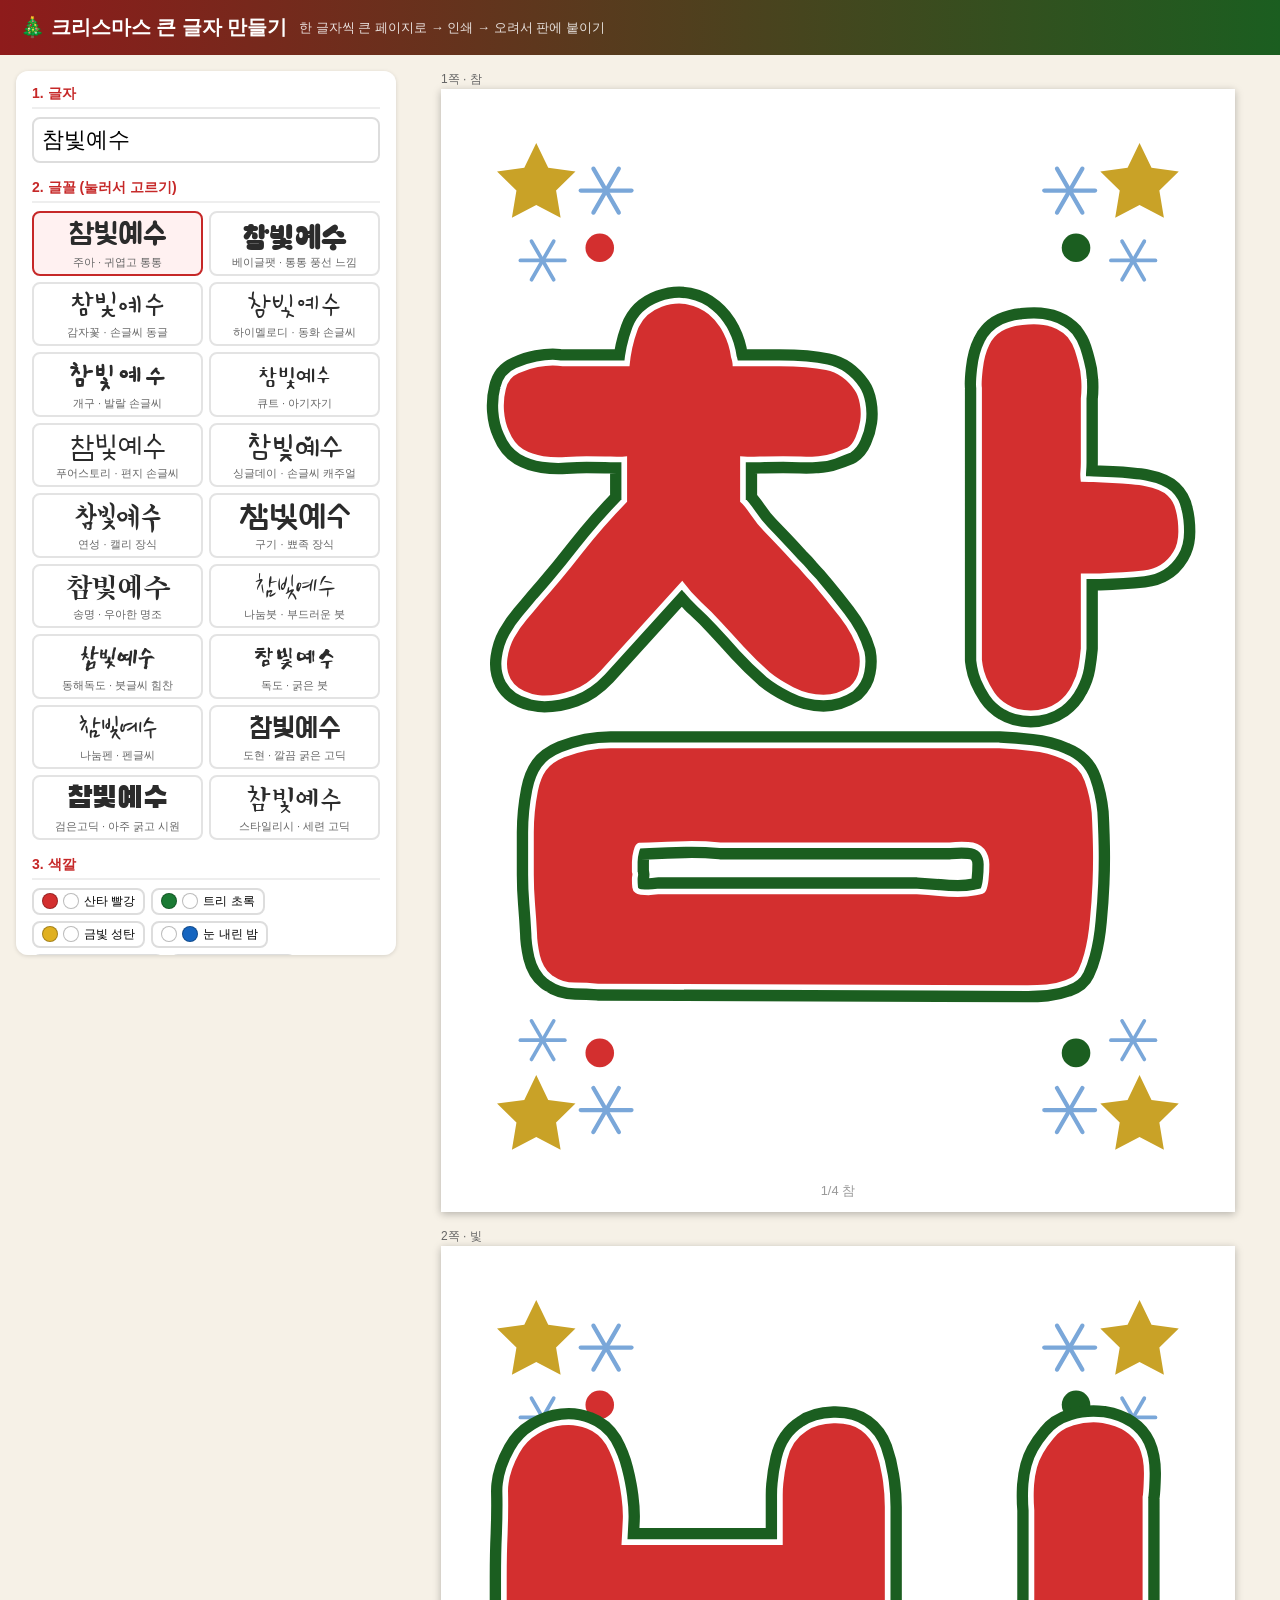
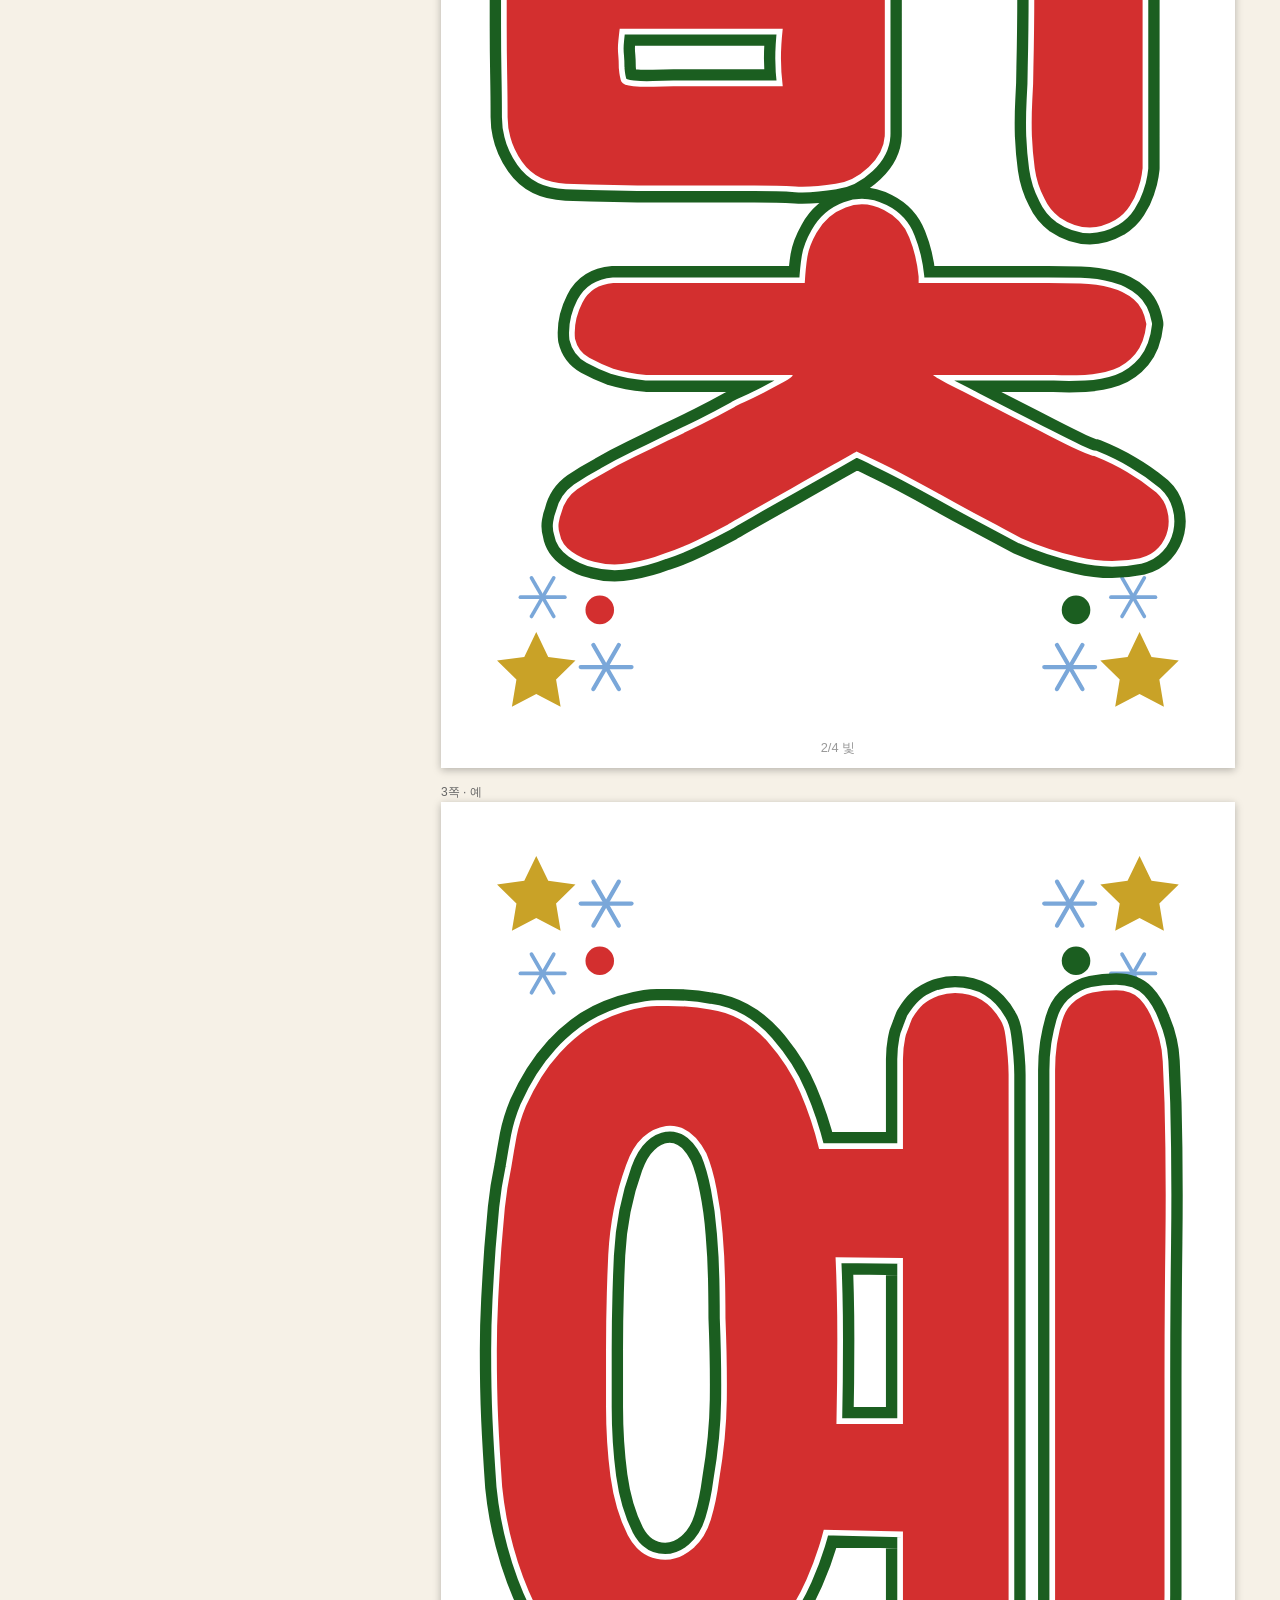
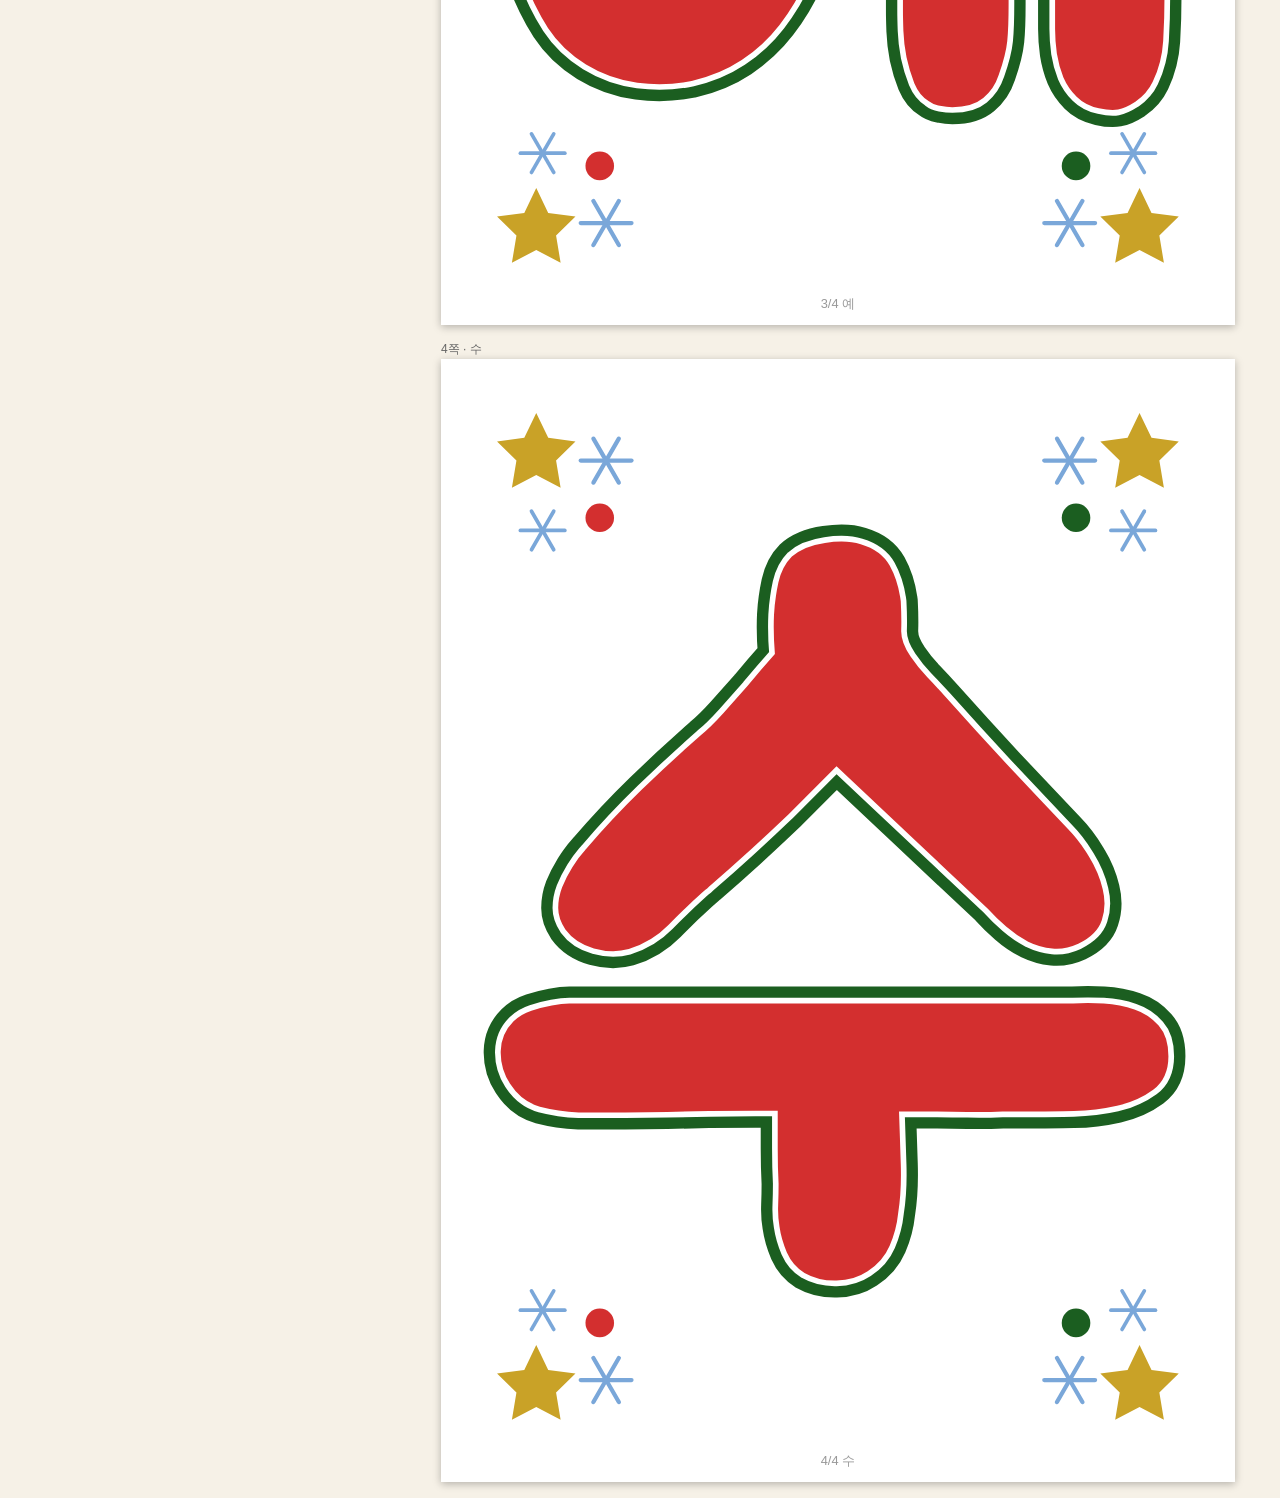
==== christmas-letters/index.html @ 58b508b6 "크리스마스 큰 글자 만들기 도구 추가 (참빛예수, 오프라인 단일 HTML) Co-Authored-By: Claude Sonnet 5.5 <noreply@anthropic.com> " ====
<!doctype html>
<html lang="ko">
<head>
<meta charset="utf-8">
<meta name="viewport" content="width=device-width,initial-scale=1">
<title>크리스마스 큰 글자 만들기</title>
<style>

:root{--red:#c62828;--green:#1b5e20;--gold:#c9a227;--bg:#f6f1e7;--ink:#2b2b2b}
*{box-sizing:border-box}
body{margin:0;font-family:"Malgun Gothic","Apple SD Gothic Neo",sans-serif;background:var(--bg);color:var(--ink)}
header{background:linear-gradient(90deg,#8e1b1b,#1b5e20);color:#fff;padding:14px 20px;display:flex;align-items:center;gap:12px}
header h1{margin:0;font-size:20px}
header span{opacity:.85;font-size:13px}
.wrap{display:grid;grid-template-columns:380px 1fr;gap:16px;padding:16px;max-width:1500px;margin:auto}
.panel{background:#fff;border-radius:12px;padding:14px 16px;box-shadow:0 1px 4px #0002;align-self:start;position:sticky;top:8px;max-height:calc(100vh - 16px);overflow:auto}
.panel h2{font-size:14px;margin:16px 0 8px;color:var(--red);border-bottom:2px solid #eee;padding-bottom:4px}
.panel h2:first-child{margin-top:0}
label{display:flex;align-items:center;gap:8px;font-size:13px;margin:6px 0}
label>b{min-width:78px;font-weight:600}
input[type=text]{width:100%;font-size:22px;padding:8px;border:2px solid #ddd;border-radius:8px}
input[type=range]{flex:1}
select{flex:1;padding:5px;font-size:13px}
.fonts{display:grid;grid-template-columns:1fr 1fr;gap:6px}
.fcard{border:2px solid #e3e3e3;border-radius:8px;padding:4px 6px;cursor:pointer;text-align:center;background:#fff}
.fcard:hover{border-color:#e57373}
.fcard.on{border-color:var(--red);background:#fff1f1}
.fcard .s{font-size:30px;line-height:1.25;white-space:nowrap;overflow:hidden}
.fcard .n{font-size:11px;color:#666}
.sw{display:flex;flex-wrap:wrap;gap:6px}
.sw button{border:2px solid #ddd;border-radius:8px;padding:3px 8px;background:#fff;cursor:pointer;font-size:12px;display:flex;align-items:center;gap:5px}
.sw button.on{border-color:#000}
.dot{width:16px;height:16px;border-radius:50%;border:1px solid #0004;display:inline-block}
input[type=color]{width:38px;height:28px;padding:0;border:1px solid #bbb}
.btns{display:flex;gap:8px;margin-top:14px;flex-wrap:wrap}
.btn{flex:1;padding:12px;font-size:15px;font-weight:700;border:0;border-radius:8px;cursor:pointer;color:#fff;background:var(--red)}
.btn.g{background:var(--green)}
.hint{font-size:12px;color:#666;line-height:1.5;background:#fffbe6;border:1px solid #f0e2a0;border-radius:8px;padding:8px;margin-top:10px}
#preview{display:flex;flex-wrap:wrap;gap:16px;justify-content:center}
.pg{background:#fff;box-shadow:0 2px 8px #0004;position:relative}
.pg .lbl{position:absolute;top:-18px;left:0;font-size:12px;color:#666}
.pgw{position:relative;margin-top:18px}
.pg svg{display:block;width:100%;height:100%}
#printarea{display:none}
@media print{
  body{background:#fff}
  header,.wrap{display:none!important}
  #printarea{display:block}
  #printarea .sheet{page-break-after:always;break-after:page;overflow:hidden}
  #printarea .sheet:last-child{page-break-after:auto;break-after:auto}
  #printarea svg{display:block}
}
@media (max-width:900px){.wrap{grid-template-columns:1fr}.panel{position:static;max-height:none}}
</style>
<style id="pagestyle"></style>
</head>
<body>
<header><h1>🎄 크리스마스 큰 글자 만들기</h1><span>한 글자씩 큰 페이지로 → 인쇄 → 오려서 판에 붙이기</span></header>
<div class="wrap">
<div class="panel">
  <h2>1. 글자</h2>
  <input type="text" id="text" value="참빛예수" maxlength="12">

  <h2>2. 글꼴 (눌러서 고르기)</h2>
  <div class="fonts" id="fonts"></div>

  <h2>3. 색깔</h2>
  <div class="sw" id="presets"></div>
  <label><b>글자색</b><input type="color" id="fill"><b style="min-width:50px">테두리</b><input type="color" id="stroke"></label>
  <label><b>테두리 굵기</b><input type="range" id="sw" min="0" max="12" step="0.5"><span id="swv"></span></label>
  <label><b>바깥 윤곽선</b><input type="color" id="outer"><input type="range" id="ow" min="0" max="12" step="0.5"><span id="owv"></span></label>
  <label><b>글자 안 무늬</b>
    <select id="pattern"><option value="none">없음</option><option value="dots">눈송이 점</option><option value="stripe">사탕 줄무늬</option><option value="stars">별</option></select></label>
  <label><b>그림자</b><input type="checkbox" id="shadow"> <small>(오릴 땐 끄는 게 편해요)</small></label>

  <h2>4. 종이 / 인쇄</h2>
  <label><b>종이 크기</b><select id="paper"><option value="210,297,A4">A4</option><option value="297,420,A3">A3</option><option value="257,364,B4">B4</option><option value="215.9,279.4,Letter">Letter</option></select></label>
  <label><b>방향</b><select id="orient"><option value="auto">글자에 맞춰 자동</option><option value="portrait">세로</option><option value="landscape">가로</option></select></label>
  <label><b>여백</b><input type="range" id="margin" min="0" max="30" step="1"><span id="mv"></span></label>
  <label><b>좌우반전</b><input type="checkbox" id="mirror"> <small>(거울처럼 반대로)</small></label>
  <label><b>오림선 표시</b><input type="checkbox" id="guide"> <small>(점선 가이드)</small></label>
  <label><b>페이지 장식</b><input type="checkbox" id="deco"> <small>(구석에 별/눈)</small></label>
  <label><b>쪽 번호</b><input type="checkbox" id="pnum" checked> <small>(인쇄 맨 아래 작게)</small></label>

  <div class="btns">
    <button class="btn" id="print">🖨 인쇄하기</button>
    <button class="btn g" id="png">PNG 저장</button>
  </div>
  <div class="hint">
    <b>다른 컴퓨터에서 인쇄하려면:</b><br>
    이 파일(<code>index.html</code>) <b>하나만</b> USB·메일·카톡으로 옮기면 돼요. 글꼴이 파일 안에 들어 있어서 인터넷 없이도 똑같이 나와요.<br>
    인쇄 창에서 <b>배율 100%(실제 크기)</b>, <b>여백 없음/기본</b>, <b>머리글·바닥글 끄기</b>를 확인하세요.<br>
    PNG는 글자마다 이미지 파일로 저장돼서, 이 파일이 없는 컴퓨터에서도 그림으로 인쇄할 수 있어요.
  </div>
</div>
<div><div id="preview"></div></div>
</div>
<div id="printarea"></div>

<script>window.FB={"Jua-Regular": "d09GMgABAAAABWH4ABAAAAAfHCgABWGcAAEAQgAAAAAAAAAAAAAAAAAAAAAAAAAAG4xuHBAGYADlSAgaCYJzEQgK+qJ45pR9ATYCJAPMRAvMSAAEIAWCMgcgDAebzu0ZT/K/59t2DgOCfmimGWl2UmPi/owoIyHKrpkV3nGsBNfy6ZQpaZqVWZaVlWaLTTktqy2bzgFWshYBAFXd/nOtbxgSY+Zw8rBaKDki62YTAcD3IwHxdAVPDtmN50URtb/thuz//////////////////////////////////////////////////////16XH8/n5s/MvcOZu7wteQkJCUkgrFZApYgiKi60Vv1YtVWrrWvtr0s3AhgsGAWKlihbpKKs6pSo6XRbypn3qB/C4sB4xnBJakZCSePuMmhCUZ46w+tMXFmlOcS1IK2bCWDg/Y3NrXKFNrdzzjlLVeV2Tm4ZvhHPgwVuxnKnaYqdRLs555yzVJa+9i6IgBAvDkNxKdGw08k5CVUQARHSfvz24LJ4mNgSN2NXuBk7P2rb1LRUreScc5as8rZ3VQREgA/K8uhaxVJKKSWpKNyO2XWIN0wERIDXdb0VK5ZSSindEIrgdpOdyLcgAiLAbhd1XafIximllKTCxAvCnQ3MIRrYjN811uVm7Ohc27ZVS/VSzjlnqa6dTvkMXo8FcFTVd+uVmJ2WUzX/viveu0A3xzx0+ISZsdFosTtKiyyllFKSCpOuXjQ6oB/84fiA3fIWfd13PT150NbU8qznoas1zf9yFJLvM39XTu16lkzPI9eiV5/LUtLzo2tN/c0kRd+Pn9BTZwgbh8tpUlKfF75/Ygl+Qg7jLCXfPws7AlxDzuMgRT0PXcfZqrQhBN/P/HVoKV8NQvT/3JNRNdtoopB8v2AJfkIO1YNCyL5/YS/hNH0eyrKgmvZLNa9YB+yAICUKZa8UkprwK52A1QRxO8TfRuXrkko1q6+kHr2RThdjZ9iwx1RIJUFqCN7eulcoy1IIWq4cvKR0JphUn0zrXO/yQioI3t/NGZxasnK1FJKa9+6reNdJMx71fHBtuuxqFqI8kB/4K0Yjt9/hZhzsuy0h0r6fjzsf3wez4pAn0C3wP3LeM2YgpCEL7cc0iRY4crAAAvs/t8buxE4i2MoPgUdQBTLBIAI8UdVFCACLKQQwxFgJzaV78gX6UwLCJ/pMG+n1Fym4FD4m/Ms18cqrlHeMRVBJb1gImz0hFBw8ZiB7qX8WE8sCMvUpsxCoEiyJ8Pjtzi5B9Xl5SENWMWtMModKbvzdZSMs7Ce/4xqcssLjae8cvERFO4vlwDx11Tybf5xkp0rhER0TvJiitiYo33MODhOXju93+kdsAC+bir6KhfvcHf7+eiKavMrmAiAmChLIvD3tzU4GToXCac+1GoiQo4LPrITXjv9VOlY/bTJB9116/bep3j2Qxi39vX80YnF/CmCdQhAxCkZgoEBxzEJyP5jQZbBAhZSolIKiE9rfAVuRsww5OWVPw0PnRJUElySBma8ufeiY16TgDxbg1fz/4w7KEhQdddQ/9VeKNUu+pzUNwAr+DU+VWMhR6LPo8Y36xUp6W1BLEzCD0JKZiPIxuqAqJjHIweG9/od0bggv/UYsFJxnGbo/058j81LoabfZHKxyG3PIScHervo+ewSvScFMhFvBIY8U3PYwkAJEKGhEyFGGog/qPy0Ad+XA+r4q75f092h5adGpcJi5wPf6gvArdJ/X/6/6tYdSGFDoUcVCsItg/WhBskCQLEgmNw5T4SbbtgIcpZjlr0G0KBjN3cdd50SzjmAQO7KReRtfGhF0z039V1YrfzqdmeneDDSRH/BW6DLoGdNZmS3Q3uRRoGJwbVYUL+hql1Ki8g6fRDYAq1JBv/F5GAtBujFiXfXlyLnDKw6XyqEW4OGt+u3h6bRaZYWHdRf43lqHpy2X4P2Q3fKUXYLvy/7MxXz/p/+B/ttPPp10nQp5LEPB8MIiQfeXBWHoNyl46VzIw6kYFVxS/9f3cI/q7rIl6A76z/T/w/6F7qA/bqOFU6Nwb923KXhES1A+ek5H0H1D/3X9X/Vv6e+xFk6Nwnn/iZlTkGfLoim4p/94Ri/hNSpY13+mf21BuKY80LRvfnbFQsGbFboy1b0SqITuFaqD6d5Uv8F/9NQROwqMRej+iZXQfaa/p/+QOgTdL/S3YRvw0ugJvyzSYnbac88K8pr7XFqTo5P5uq//lN2G6oIaasAKp5sCFP2n/5n+Y/1FVj/S/1R/ZHPofqi+s8FvP6PwSsR9EXDvebgnhEkBFMatr5AAKIJUGhNhJmSRTliHSB8bYT/EU7zEW3zEV/zk5wC/3P5l3nvv3lXtFnWrYLtbs2C3saZu0KNuRCm4AyQ2xQFjpLKRgjVCBawhSIgxQEV7YHzFGmF8VM4iu6haM3eel+ce4j7oEFAIBSmIWMw+EyKpAAIeYwNFn4x+hifd/HcJmZdxGRtCGFOEsAScAcJUEBTCcoDIcLMUcV4srqRa0FwGAQmQAbgQ2WrL1N2igrQbR8fG0db6v+W3n6W4pHLX18GlosswuDdkXCp2Z2e1Hk7zFz+ucmnrVnGrk4orWde9xiLxg9OR8kUkkr76T/6OB/i8fzuFkp/0FeIthBXIncCx0/wRluJdrWeGx037vKZB3ktCkZpPzCoTZxsklLQFkrb5LTXW3XHnvDt/[base64]/cxAQsKULTakrHZtSGmYlFLIfclqttUsyQUw2Am+hPx7q6RLyaWp7aq4sOrGBqICpN/HJlc65Vop/vIedLa7L81GjwJNpFl3i7JvicSNKHZNXSgHhIkGmFAmr79D75yfqXTpNPOgXlY0WHjdWjRYClfTcYfcIRZoFiBY2knLmMkz1f+HMjikfERxjBfupzdn/b+F6RCIbTCHZkkEdrl0qoSwSrLssmRhU+CS5QWM7QAm7jQhTrqTAN3pbdKz9DaZbcnt3uct6/L7Pt//n5v9q2gChEaIGxI0tH135osF+c1hUqFQGV+sdyJK0M15/O14P5W0RDRljwrg3/r2Tu8xCo1Gg/9oHElGpbR66i6lLW/Sh1L3LKlg5LYN5uEMgWxrpEZnlBIOPexNmnuwLur0+3p8HaBsFdXF0zoHwQWg+/0y24/fnPDEl7GLZaiMR4IrRNwFNb3vaS1z+v31nRMNJjjBDc7iBibYYIMNNtjiLnYxR4/r+PXx7OPZo+by8XunlK4ddPE4s1ghglnOQTY7wy1N0NT+TKBaxkoM5qwWWqwFWZBLN/woefgv9vtFSO03WhbNYo2mHr2JnoYvsojtzA378EqyZpk8rFytu4dt1v5O/PP57+/MCSFM0JlBQpsW6lScrlMwvEF9HTHZlMGyy7Aps7LOUkmCCwxYW6gZayYhUl+AIbpD1Ld0b0o8vpFJn2n9YZ0oBE8B2oPquKh7KporyoOPb+ng+ZMOaTAiVsfdDeVTJ3U3pfZejpaetr3t26forCPVLWIt3p7owyUzv6M6qVDLzPtYFrFge6asISaZCaYDfNv6/9OfW1n+V9l0p1lqchyz7ZbZoi3TpGW45baWuUKuG7jiAiquKAouoKiIiKiIiMiqqKioiOaKuCUa6kRWllMzURUnwUmbBHSBOKAvkvLBh68Ye9U6E6vjiGDfh7tAd1sWLuX/37+HXC8F+ZWKXqQB8UmFTnyXcTM8vzbM9TfBGtdEbBMuXBW13RvCPdaO/TgIt5W/1Cxe8mBhVcT2wsL83qviAQr1e6Hkz0Ulc4Au3XqWQAGFlgKypxVRWR8fW2Th/4fjt2zDn9bgUMhBPvdCYq8gMhyEWkzZMjC08JRHMtcXCvgBFV5i7FdK5CiJRCgPkw3bMPlmdMtZWluq7w+yAf/RCQQGLMIBwgi+8u1iZgTgVOmhPriNNHsCDeJ5eLf937d8/qar1ynLXvSjzMpSM600rZwbQcAVKi5ENwi4EERx4wJFFETRFBUHopluXKNw5MqRte2l9f+rAZrOLi0tJSnQlkjbIC1EKuClbF5Mfo8WtTn+Y4P/v+P97gW2M4mcRJqUlpM0VaBNMckl2ytjZvzeBJ1OJRFCTwtoStPsZ8D/9/u9qiggYb4LECqCFZIIJbwzp7zL9F6R3ZexRd3JcfHJKakoRaZTcxKH5m+/ZG0590kCaoDcrP/ZlzMxJsYSTbPE0ok9KpaGBRVLxYIKdlBBxYqNIthQoYvSpYoi2AA1ajSxpZr0ze7myr69/n6tCOx0X3J8O5Si8Ci5lE84RZN+7KfK9TyQQ0heU1TAtM3ufJX4tcSUSw+ShZQUR1GUQ0JBARQ/0H9Np0JrZcn8o79JhDmnkCiko3p8aodn4N/N/v/XbMcSMhHNaAzWFguWigUVRLEgoiCCgtAFQZogRZCigCBFEAuWhqKxxlgSJ5MyM0kmM/3suXNmzz37675W/fj9fv1JSIUKoWgpn0qID6L6HcT1YMlW7Oz6+2uiswZeNDpEkxN78KisXUCljM0NPewnWx1sadoE8Qe1CcKlvtKWNfSXi7E4jE0XDQKOMuZgCZgoe6Zfb3OxVwXx9uYq8I+2l6RFVBdddPE3qTGvacV9Xt2/3jgOKgxgGR58tD+gQ9Te0KQtlc6TCoQjIE+deQvMP+r0XzLLvrKNDTZjGjLJ3mS0+7wM2wIMD4MhZGxIabfUbumP5PQODVaKruQRUmgxZHTRuRYzsKWTNA1OQhqspCJZmtrgnLibcyKSOZdKJlkIQbwHkXDYw3vaiogc1kqQw4mIk8PZT9xnfyv2c/Z5v+t/fb5/VNiZe6lptfiCBbLNwP8/mzs0Mj1BKB5DoTlm+xlCRUJ6jpd0X+PY8M93nwoEE5CPL+HQWDaQLjTndbUNL2CXdYYDGtCCpCC11611A3AB+oq/NJKDE8O/C0PHq5z8AuBEaLkOjggubAF8BQD4/9ivrVjCD3jeBCR4M9viNuQiaUUbJq/9joZ+G0NTArclhsBOxFKTagE/BamVJ8cDXxr/+ECX7Pi41ffcbrlVWP3vfdUqfYDMgGOpsdKs02zkTBCpNdZku0G40dZG/5/7Hj7+fQ8g8P4HzfugzAepkgBKQ4FkS022AegEOYpy3X6s1ayzohmnXstey1nns62NNtvMmTDTZK1Mk63x0YQzabxZMvB8P+2V7rH8UrpceAQNdwLI2p0mgIaQ1bP8Nfdf31FKe36j2ZkwzTrlp2/q15ZEX7ub0t0Y+GMUmAkKTFglBAXibV/NbqV46aBIp+dQHD+Pe2/h+vjjdxGOcQqPcBLlJNBn61Oa/MUDWRSKRt0q+w/pvqmZO3sv9v9NLen/Qn8O6e5SdIe0TMsaIKFwNGl/lDajSxk5TTLyGklGsjkapcqLZKfZm+bdtGqWOwgDg2gg2hd2gIaH/zczK7duREUwazXmtVihy3JyhLRaSMvjBAL1G4n4GRTontONTmKFFBlZxeFDguzBqaZBVCt7zDG8FYbt1GrOKkme3qsys/pmVUE0R5JzQujHHyhUAbscKe1/fwlEZiKBzKpCdwHNbgLd5Cya5I41uaqHc4JzojI9w70qRSRkdTdaUAybHClOq+/9/lI/fx55KrJOgXuKsy/yXuK1dr/7/3b+e3PWb+999SqI9thPAZBDu8ERu3v+2B23790KwnIShcBxgunuyaGQurAkhK1SaCMBNkE2giwQNMFYKgpJJVWp3qv37pNKpSoQQpAtCRDBgIUE2I3t7rbA7hnjSbT7B89kd/8QAQMOOHeM7gkh4VkVXr1iJXrl2dk7+6/c25/SLu9Wnp37r3z+amY3/6/6/JVnN38ZQjr7v1r8v5v/f29Z0t+dZ7LOruSY2SDj+u+HmtxxpHMWzUIbIJ926I1SbnlHwSGHUtVTd/3/nvr99+6Vuqu7NqbAltosJJQ2BeQcUArI55fQrUb3Fao2khd5jMbQ2MfYkBoOHWZoaBjQQLMQmRn2MfLyD9/yLeneU5q3yc7IeJAJswEyoz2q/hM0JW3K7cNzlOT0HTJEBtAAMvv/35dWn1NuXF6YR/WWR0gOUh0X1EymjyDpLvUBOt2hpp+MGM+O2REJXjsr0vHjryxfFlDTZ+F79SH1OPcZDOfeB9JJevwSH0AnpT4bqZ8MJs9DHeKPsGoET7XDGgr+/7/vNT+7MXFxAGbW8DZEF5UGXHWal0VE2PUngyJdd9rSfedhjwBx3hk/ApKLGC/RcqlkRkO/sGvse0FwvXtBCqKUaT4wxBjDrUzJRdVpNF64hH4r3GMoGx1DuYyMlowd/F7UQTGIRQgxXPzmhv2HfWD3+OddRMR1ZQhDCEFEajKmNZchruKLaxf8Q3YNwbpWb2iZvrxcCsCSqnDrcpHfr/XUMvecMjlkanVOEI5T93L3NXW7HasCAglmpBHVxP8/Y1r9ZBdMpm1+a3tb2iUjICrGhoIlgfdUZu7/v1/WF6vUpFNJ95z3u8/sXYXgsgdEsui9Cgo696IzvpA1Jo38Xu8uydojXCouEhCQZoyKbb0bZKn+mxSIm9jt3vvntb3fZSBxGrABST4lR7IF6OwGmer3JsUkTez0rn+tG33/2lSDaQNmSHgJkEACjXi1VuLruBhVPoLhANkJ704hPlv6lfD5n/tAZSgPWR2B9CwrQhGywMBPmHXd/GVfzXufM7u/VJf36jmuTpo4BLCwZUm2BTYhs9d+5f87yd+r+2+d6rstL9kNYxhUhBZQlm4Y/9/vrf4r1b/3frtmMa/X6UnaThmjKAgIKAgb2JL69fdZfUh+d7/RyLoTRaNWbmbSXeMQinKBMcY2YOw3x0Xv336f3//u7N/zb6WoO6ncqf3KdNLjdIxNqy2IKCgoCCzgz99r/X+T/rx7vlUp1T6p7L49/YrbYRzHJhiDAIHEQ+jxWmj6199r/x86v+d+o8qaW1Wjrc6j05ShNKHggAPmEXCwjR/LNuxp8C/tsDwyZIhz6lRV1VMREVUVb9r+/w0CIABQqCsZ1KckKhHg5raWzwQ4KAAAQ6FlzrTSmQDxh0Ki4KswJT2/6E9Xss5Lr39oIRflURk4EZwJdlIXveIcp3MTtI7r2M7D/E/qpL2Mh5fAJ+VTealOq6tbi5AFyAY9o43aqdefP967+tEK1tVK0GVop/XYXfvipgKCoiQbAHhRDINSVMOmBs2IxqMBL343/[base64]/VrtHYw7kTZssRhpr1eKaEduMa5dY0QYrfgtGDyXo+LS6saMamDL2JMUvmXlX+YvjjycfWa23iuBTQhUZqKKK8sm19zLKSUi3oFpg/Tzn4ea8G7gtyZGeDRhh0cw3CV0AbtK9eUYTGVAVsgmb9eu8JLcyBWUQ67ArEH5eLu1fCJvPhMTL5R4av8cgjvNbdGjsn7nuNdFemV5K5T5XuYfT3KtR/jwy/DAL2Bmq3dapW0rK00+OE7r9L3kJrMumMyFXrkw9dgzBub+/ZPUR0hB0WyPZ3J8yCfO8JXdxViEx3lQHYGlQZfBlk2nkgxELSP9pxX1n1zav0+Pp0c0UpbV+8CAKBUwmXWnZ5MxsXFGwgJp2BpWgk9g2Pg5BvoTf9hsVRenWY1YttXlFygjKyjkkGVwVd8mCUl/Tui3oyU/VaAVcuk1WMd1WHgro3WW6ZlUet10dqJyPfxRn0cDiuGcM2m8gvpuqe6SVwHQGWk2YkhwJss1ZGpA51AwWgLZztTQU9CE4Dkv/uCCwHKbOhgqESGzAY/yyQ/ffgAPi9nTrtOMW3tO0JBTcDh3KmSexFWp/7u4n/eMQcSgFQegg2k7CqPuae6Q7GmxuaqZSDpM6HOIkwoZWxlx20wAAGNszBgxMAkJDBDg6QgdDCFOawhh2c4AI3eJfOQAcYC1MQjAA00nOCm7EAghHcSkm7p3VtzygTzLDEMvuc4+KDMJaGKfeM7hAX8EI6LI4riT4jQqYgMGdkcHIKFJqGlhNTnrxxiUAqLC1rtnQILG/[base64]/6lR/6sY+C2HZsz3hJ4Jayq0VNu6oGFaHTTSQoY0eCgR8h8d4jpdovMPiAz7hC77jACf401MsEaSrsn0JR+KtylN56tCcfBIElJCmjPa0T8dkuqMXeqcBjWhJa/ouHCz1XqxElfWiurLlKtWwokKFKytef+q67uupBlWV+lluRYVlatMfetesyzZt+3WLlv2jz/u6n3vQX33o2uI5oXyc3zFa3mgFQAlGkCo7tZbXDW3qkXb0TLs61JFOdKo/6F+900dVJNDTazafzZex2ffjwfh8lhXL21XbfeFl81GHw+kyTLfH67PsevWq+rJfwcnoQOjM2FQqs3Bjaa3VeXLg2Llrtx59+PIjGEpW9h06cmbrxoszlMmKT0hML0EmmSYJCU2eIlVMbE4ZZJoqq2yzj7nlkX/8VHkKuYaxsRWTrAj16n334e14MIriJL+qPrYJm7FlW7dt27F9c3PNt9TY7ocbmcGZg9nFYuaTSytrkztbOycPHTgycuaT573sVe94z4e+8LXvPXA5/mnXkdG5ja1vLLaEuITU2UXGJCYIDEoaEZku01nMRrayk8Mc5zrkPf9jYrPMITXiNQy8SuO0SOvtyjt1CwSblrToPJ5IdruqujZfNSqzsiqnEtWvKlbNaljNqm39nCXZYPnSBgOLl+x9Let3daEu17Hu1oN6tH/5l5PTsxd/I1tcnlYKFEnqVDsdhH5lldVSTzMttdXt48EEhcioPSAppHPPC6JAJEFQuYJmWCcGMGzGzFniERACSHa8RVomLFix48Rb4TWxAIYpCBwBoKkgGs5YXhODITBySjSGlms6ujA4U+YECCISNBn/eWfAkjXfdBQLGYVLcX0sUZnuVpFKd7emtqMYERPCRSWsaMRYLMVWXIqqJQ9pWju9zqWqG5/HbJO8do9VppeCRO0ImtHyRpOb0FQidYETpEqt5WnQxmSIxTGcGS4hCRkVnzFFKkSajJgwY89RFckbyIjihBKqtXoDb5QMALFEhlG2Kg3Hs7CysVOoHJzcwMOXwWAiQbK5PIqmmOMEhrA4wimQIB0XegYmIgNCImYQKAzJhhrLA070GGBhw5ngsSZCQuw48MqCrLwz/HASDLsZfJzP79uHeSjTZtcN42AUr5r25c5ntjW1nbvUU7jzrdo6de7StTv/nSXhPqwQjGF9gRHciqIZzhOYgBmYgwVYgnNwwQcNCAwF9GAADYxhCgvYwpGyEea72foPo/HZfHn7Uc/qE+3a1ZFONGrWlW70RoeHOzKBHYyCRAAEkZIhaPgevAdfwTRYBEvP1UltV96zdKa6Nt9Dt0CwpDSW6FYyXd0Xz+w6dOTEqUu/87d/XXb01FtH3Dq9ZvPZvIxN/39WLG9X7cfuFquHp7fNdBn+ll2vTi/ZMSq3UIp2Xuz9I5VbuLG01uo82barpS3XMzDy4OHp5a2yvEgkL9FWewmBpEidnH6IiCrXWoUqGVl5NWXIk5DUW31ooIm+VdRkhtliZnJv5+Cbxw6MjE3MXFrbuHXnwMLgxNqZD973ia985xe/e+Clvx1eRLy3lVbn1eTQSCQ2cylXqnQecR4v8BrvcYAjLPxE40802Cml0oWoNtvUYykQTdTRNM3TBu3QMZ3TNT3TgD7I9JMcAgooI0OWZnSsJtOyXTi8+3B+cbne3O6fvt3ueZpXeIMP+JjP+YGf+IXH/M7mfwycsuERT3jLh+v+rq6bmfwSMwgNi0iZbZq4+DxNN/2YsRPma9YkH/nKmSv/kax4udN09dipsYNGnTVuWlrWvEU3LVvX1vXUblmDfurStc9u3Ts9evbq3VFl31AoPpJ9RCAyFJ+QmGGCTBIlThISmnWKVDE5pBkzLHbmWcaLCEQmS5F3Oc55rnKb5iHvGWSSTVq8KFfKKwrVrUrt6xq6dtygcXHT8q6at6iqrmnbrt0aZXU67fx/4DMANnat9dGvFJA+KA/8mmkcmvvp4Rl0txksQfweQwoFK488j83G2L7TTNrZiqq7vGpd1HHmvqQ3d+9zk2kZiAwDVlpL5Wbrqo6W18JtsjWmMISaAM4UQmaKMmptfChAlDXmOg34tpRCbsRvb6WSaX1Obm/ImPEuLQfGIyIOa2ccYfsW/jVtlW04wipXbgniYximt9fq3KN3rbZ8/3auCwn10eMzXd4a7MtEP1/KsExiw9vtzNLKbUb3PUnqpX/fPklkgknRwiSZv/d7vwGcc3NdYLUuDT3U4y9CbzS5Sbv7mmTKs/0G6UrN97a99EGi1HDMbmZmYIlf48wwcJLdPwbhAC2aeYpZj/bQRL4p6R6DPY5vvXx2c/f27TbLl91mK21r3L6QI33s6pTu/ZelLLEsI7GbsUCCb+0dK87qr0HECj6mniaWul1Xm1ENK85PGk5uc9ZftljQ2k3+te5zUCxUqdqfbKqjILub/Z4Ld54zGl0CE/gsrMOI2Sx2YhElB83AjicH7QpS6UoHv4FD/DtOnHUVZ2UufaoUGPJshcNQ0846gmJm3hzeuVvU/XuVQEI5lwuZSYa+aLmTLox4fptkKgv51tTGTXZpXtiYl3kSExfjN+TNPaq1o62PbKm3N0zrNV6LyCpEGwFYYszm1EG1YYzTVSsF10tVq49xRdveF72pwIeh8S+bfj9KMxvsJYufe+ZjOXsU6bccKrC5gT3cHfP4/kz10jLCmQEEktH6+osIi1ClC8dwfY3DhZ9ThJuQ5m+dFStKe+XPRLDld1vGUuNRtrnxKgamt9dxF48EfatJGr8rVtpmftCOqwqnL7H/46fNX04tbpt0H38ZsY9wRnX3SE0f9CMjpS5+m9JBRKrgk3jb8cgruzR4yLwX57fsu9ljWK4v76BBGESpace8HR81Tu3EucU2XICCQ6+NPW/DZGJvQa/PSoazI3Ar//8zAmvXeNp2ZbQhqDOdaF972tH/+kf3dFOjBv1EljiEEGaM6NGhYQIx8Bj+9eiic7K2sjAzVisVYiEN+DyS66+dXIYgBYTWFmbGbJaero6nHvnvn7+++uyjt9547ZknHrpw5KpYyKPT1DCq//zph7vPn96MJ0eHq73lzv//9+/L9afjr46Hg/0X88/opL0WmmuovjIlitVU7YOT60dTl2dnRkeGC6ftastLCoOc/pa1aJbTUaOsjJrd5Y8fPnnigUvOOKaYsFJUWJCfnZWZFnMl21otX5vVbDoZN4MiTyIt/opFCwIuZ25mikIe4jMfeMlznvKIDSv+4S53GFmy4M9Snigjc8Ufj86OduZmpoasHkZQ4Js+7IiS/bb6nuvYlmnomqrIkihSU1HmExxFNo6hiE2rVjBe/LwqC8I0iUKt/v1tb2nic8oo5OSkRKJ6qLu6qas6q4PaqkxZqqVQgXrN9CiSQObEAPq84Eirv329htoRkwM8y+AY+utjeOOJE47YYIU5BuijRBc5OmgjELDk14eX54fL7fHk9ffffPTOq4+XR+V+2d3v1Eq+GOozUOzae289E7vvjpsuMUE/uumqi3baaKmRhuqpo6bqqskERaQ4jKpdAakKv9jEw93R3trUxEBPLCIJ/3wPr+El3IWEi7AbduhCR1rRkhY0IkMFBeSTR31isqhFTWrQl4qTSDg+df/4Yfd0v7043xzuz3Ka/nj9Wk11VWlx0fn8vJzszLPH05IO2sHKVjJY0TKWttSDw/3NjX63VchnfHHnorO3s7UwlfvISE9FSUFs0TyGOeNoxozyj79888U7L9xwzTGLzDFNn5BHp+LQKDuY+WwyqoeVKYuM4igEJZ2fWTw0EG3fij/[base64]/nujz+eHB/Mx6tljv/PD8bj17vv3r+dP5oa/ZFOZMTWclSFjKRsYykL/uSZU92ZUt+jzdHna1mrdJXqxZ9at40J95RrF6d7oiNSIUnbNEXPSFELTsjsVpVpv+8tW9oVEtyMYc5Oz4EZzjAEhYwhyEYqCCDFCIIwQcHfkFBB1qAIODz8CAddJNAU+QaxzJ7lZwiu7XH2+64W8zrQa8qizxL48AVv/eMa3qNakm4uMBhzU2M04j3y363nU9Heeq72qKG/[base64]/js72tnwmsKIJvMkKoXcN+5wizMc4wAeO2yxwBwjDNBFTUGKUUL39m4xi3Uo/v+nuel2w9Xi/JxjR16frq8ujw+W3XW7bLfNVltsttJEzjAy3btzUjNyf+yxWGdksExNQUSAjWnWOBqqepmEx+VgSk8Dkj6cNVoJg9L3zo5WWmONgUIuEwv4/vvnBymxRRxsLHRTxhFd7eVCmlBL7dRIxVRI+XQvrQg2gpvPbx7eP5unw2Hvv9PqeHHws5/88OOH9y+fP7m6PD7c+2+efnI1V3HFH76evwzzbrrUtWudLY/6WdZpcduiwkRBg661qigvDPqyh4V2MWxnbasw19+Gv75rjdWsHAoAxfPfP99s27BCTkqEh4tj1owpk8ZQEB1zxKd69QCLvb08PdxcXZydbFYZHhKO/O4cLbUaQ30ZRkLf8HEMOztYmDNKuUwo4Pv3TQO1VFFBQXTYZRmUb/mGD7zlFU94zH+kR7qkUzrkvMQkIpIERRBeOCEEk7cFEVh+LIcDNX3/wO/4bb/p7/t7fuSHvvSF7/hFn/mmT/zb/roP/qKf9usrR+bBrbOjg72NldZMX0+GuITfCikptiUEXphwWIYMHS0NzzxwcbQyM1DJ2X5ZCJKEd24YR/bsWDBjSp8eXVo0qFIiLQqcHEn/9erapf8F/m8tAgBmD6yVJ2EiZAsxG0EsQy/3n/M1wBdgvi1O/bbFzT4FckRTH0E7Jv7R/IIoqnEaJGT6RKdTAJtGW/EsbS/lb46Hml4C2LjkPiO4aSwZEK9+tanWzbbOSAbeLI3rbDNbc3vVS/AvV5jWOTFuG8DYCdOqE+smSAeSvSiZdpuW5hd/CgjEFi106nCJrW30ljZfwv8iBtGmg/FzFO8RTXGpvRv7OAaSTprIbrcVD9wacRC3huzNzQl92Cr9cXjlNP56M3gFayyGACiMtkIiI2jesiV3wNo+sNEOVSN1mvSHO4VB/lUS2KaITgFsULz6+ggdUV1AwcaCN3hZudnYloucIgbJpoO1rNPuPJ0eD4Cg/+ZyXCy5+yMyJ3Vex5kC7ueQ8JnPo91gW1A/ipA9JLDse+pzwi8cNnmQnuR6XGHXy/43qpYEC7oh4L6K8MegX2ToLb5oO/VdarFpAiAgDHpvf5XXvL7h5lZ4Zq1oRxzh2V2e7cAnfTpWaJlD7m8ahxCfsT9bM4rfMIYIrseSZiSc4gFrPLMDTQHALR2B9E2y/W3cn9ExSVNQNKlB5qN7hHWYYSrV1f9PsY8YJ/fvKldkCG32/p6sUlnSQDd1cCoGAUyhWpv9SRuVlLZ4nTW3rZPzgEPvdcWI4VuK7CE0l//GdUoGHg+JkGaYN+xIxGBjT1PWXjAtLNsjPO38xVW5AJCki2iwNfo0XRU7Lb/ys6mUisAxnSVW1TiCusPc4omiPx2sFUWvGCRSvqxwXa97yQd69cuRQuaoIgBZk+8zVIZnb+RCzL743EfwwJXNwkaYvyMlpf9d0zGLU1H1Ola/9W675Rz4VhunkE6nVwOqsuBQ7n1GxByXmqR9mA/wz9MJQ9f49LneLaaWjd6C5VOn3RwEVpeZ7xpX7qZMZJToPnwv0+S3yBzJuNa49ha0ptd75z+38ProOVf7dz5a2V7hrXXOnecnn15bUk/Y+XsBARWPHidOncF0e/D380w2X3Z8ShqxSpx9S/0s8+LHzGBu70POy7/wnOWpTXOsyLNOTZqS23XUe5mY8Fy1p0/[base64]//9j89f7k9/335xvLlWX/OccebuWZJ8/tOLjz3mBeuFLM+Gmwv+wqG/3smnUqV3q2+11rLOolwo15t+7eRgEg3JsNKXDwiKpOnUPF5zejWvWWPXNVYLHWZgzaMyJ3yDMgG3BSE5qHlnNTaGvWGr/[base64]/Gthm589gQVGJi7AixLSvgQUPUah7nrps4SqrtUlpaHzaQey6VwvAzoP5AuD10HHW4vS073hoaGZBjJe5zbiO+rrYtYqmEMPwMyH/9cFzbYarckLWGUdsRn/zpYP+08UHjn/5/qPEvzflxgz6XxqShG/B5o2xX7znu3a1QnTn3lAunLvh5l/d8N0fs6rFDkFeJekjwiFA5IsZdn36qGvgPbw43drbZDrJBjV317l9jzaJH2xWyIxjsMCgh5YkdUTvC3g7RNVILHWJgRGhQy2FQJ7BDYBCRvYiuHj+/dLwrryAuudO6YpenD17B1fCrwLtse3DpwfiKfaAuW9Zle0s/i9FHVF62Eq3gWTuBvYbh8ysnbF2F//X76oeC+N7+q/4B6Q8Bfhf80P4O4Lvct5b57ZaJ35j028CEb034fu5rO/Wdzn5TSn3dTn03zn6/OTPZt+1KYGMlsMyKFcwrqxLgyVFZVGcURSfzn1gCHBRL8szy5UPPa3JrS9WYva9cE5qsCH+uPu9y+EUbHha8JnpUxQ5i06NUNj00INsj+Grq368GPlaDS1n5Vlbmx1VJZTWQxhslT5ckvKjKB+V1dd+5da62Uw/BhVt9L7/FT9ychacix9S0aCzi6XaWvnHqWoZSf5S3yR2NJaIekxRqm9BzSYzUxe5daucdD1lVmrhVNOfV62IrdPLFkmFGhX40j2zb0qf9M+xCNQBalbC/WRL8+ZVNRl5BXxK8JDS4IngVELgicHDssAqrmB5nlX3myX352GROyDwDWYWWWQV9VumyCrTRgHln0dhk/v0GZ/1OgUV5pmMTE5PKmGFSYt0Og4TB8MBglcJm2DIlmmEezBB2D4qWe2i5zC3smk7omI4RmiXnhsWQWtYdyYqlruVaLkDJdKFU6Fhs+/[base64]/tNOiuDphE1Ib2zUWiuFZbXVROv163Q2bAMrCxT2aSGaFJoUjhobtabm6sWzd/Bzeyd1wvqvrDZaoGt+XsbkWMSox4yzyIY+DYFi8CeRVe7duT6kV/wI+4HUaV9tn8dWZETWrejsGTdiMzImsfIo6WowrTv6XYF9hwY6Eq/xtwag4MHrYrVqnAd17BVobJVwUay1W41oFSCYbfa1bar3QLXtuhpV+97+6HjG/thybuhXaTaxUC7/r4LMNnx9vb5aok8aFiCNSxh6vq2iY2iSWUgTNaoCLPdKJrQECb0DrWldbOhuxp0DGrzgZOLyOPn/Dl/PnoYPAwd4+GL95E+l8b7pecA/0+dH43eQVe96z6pnuvkI/4UqXqE+JTSpxKNpz5t7g/8Sbfr4/ODwy6VXccYdKMulGNb7Tnci/MclJvjEBO7iS55Nyb3mlWj6ZcJNMsEjqKuwqcHN/[base64]/wb+qbwB+fLDyrnIX36qmfkJXniAueo3wUa3uY1S/HPhVTvNjQ/[base64]/9uADtxhZRbPOi6aOiibSPSp1rqgGqsGvDmNbt3FLxxqvE1rFWhwHOm5riDX8m9wOj9g9aW7gvcDc+PS327/Ba/UbpL+JjN8UfwPw0egX6P4WXHhD6Y/4S8RPFH6BlH4h0fjCp18AhV+lPsLZx2r2M2nMfiFufHYDYOCd3j/18ap5dEpPpWOcjuunEPv2RLnbO16ea2JPHAWsqbs+wclIdGK2gS+wBYPo4jR1qvBxc7Z3SmdHMjLunkL19LKAUzgtVBO/[base64]/SDHj1huC3fK8jUeSfSpHpI/sl5JdwtfuiXR+dYwlZVK6zJhYxGrwEu5vD/[base64]/AzMw9bCc/7EFk8Kjvik+vozJZ4iFU+kMN4ShScA4sloc4pueqrc9Hl1aayTpSd88x6n6XtI0+oNTOM9StP3JDXSL/jCAxRzkz3/fkd0qig+6YirpviqKb5pCmPQpKIppTDGTdEUEfyiKZ50xOqub68p4ZXTUpUq6cjL86VdYq/9xvl3v2UBVsmCKpfzCxCUCSzonplo3H7cFHP9JhWzo46AjqhCam+Dd2wmOsiEaqLADqOiI5kwOoKJiM+XbbJ6XHrN0UWyf0s0pCFNDmmIl9FDVs+KZOHwePY15XivdcSdm/stpi6Z9FCgR/ub0sMsaM26SgEelNZn3DxqzM6qxKpNh3OoVcy4B8qS1YAbHReSm6CSfHg4TxaCYjj542uz17Y+6UKPPtTFNVLVAWFXQzpd5dQRliW/iLW3nqrsLFK99UQiuzZ67Wm3RgDwBxF8JW7mCjm/VKGmTkhD0gjgeoWp5M/mc9TyTPJozhO/J7TEODHJRJxOgG0rIll1VCGV5GZnE4sdtUqqIrTyi5PM4IxvDdlk4bL6ox85+5psF5JqLyjgdR6QnYWk9sWxE1QO23cPudMLKq2AXQcs+JKjoCJZDmFQ6Wrg/nHA/GnHKnW4q2MXE5d1gjBw2xqQGH7hBCGHFmD6EkMbArXldGaXuzN6VwEdnQGtw8xp1w5cdgVxSKUdip4u6sALQsczgpdLDDBIf2ftPiHA3vyql5tabtHkATVgyirSgeo2ZeD2fX74iW2H+zrQ+An9LND+4JMufAIXKveEm/ptEy4tLst60e4vONuO3C2q4m7oGPUiUpA0WJAHYLy9O6p53DW9BVDEYZAD1SM3ZJKrwwrDVoXTpq+mpSiv8X4GVQwhqpXLjgzfT4/KXt0u1XGs1jEzVO7YyMGfAIT+G5O8PPi4/nz3EJzLG9TrEez4u7/dfVxfLdeKyrN9L59w08f90BK5Eio3hy665fYU3HyJA6nZTrlMeLlQUaUSwbJHaFAqGYb/1bDbO4jC+/WbT3dv9ut09ri+HNQhVduo26yOTO3i9S5inVFZZ0ZdMKhvwed8+/GKFdJeQHRAAjMi8+NwqxQEFIOAQMt72lr9+vhXjvfrQ/Jwp/WC4a89WqM2ftH14FMP/FM//F69l1jvdbh+L8b3EiqJsK2BPfDrEL5q/8oWv2nH+oX34pPCj78RNPi1wF+3BfyKxr8rGe+9TA1+F71/xs1/8qp6ha9Gf1F/CR3jFdJX0l+/AP969DV3vy663yj3m+o/6eh/zf/AUf0B8fdI5R/Q+FnvZ96jDz/0+eX74w+p/LBstD6Ez8u2ekeUf+7l+efEfsfwyYdVSH2y8aHNPuBMvY/vhw4a75sRzuOHfEN+yIxfIf27z2/juroubOBzXKX8qy+qzc8Lm/[base64]/A1LI+8pZC7iyHKvUiZTMGyjIzQd1WpF0qw2K4u+AlfKnWsJaQJXfI7fuiGDiyd8ds+p4s+fnKFSopDki4avn9/AIXF/[base64]/[base64]/sWsJM7nWcUIhdkfk8dSsapl44OJzYLX2isatp0G2YVA0tN161RvIfhtF5EQmU+vElvaHSSuNcFGkO4Pyg+Ktzf97+ZOQdc9dVTduVx17JOPZdV7xkNKkmrk5aHCAjgJ+LLlV9hnjsUiqPXdaroHAM70HvL9t/wb8AvOmfN+o/y4/2w/k/PjcOz6k8d4zBeXQOJ2W7p1zfS/L8hNh9p0z6SCpXfYJ9Uqb3+mVj4DvkTeaGh3M4b8cb5zY7R6ZCjOeMytI4FyyrA1zwiU3cAu1NiD4hJz+ihTWJJwQnPk4kl+MTusfvvHrRXz5zvMwZdxaOj+dep1vHLHMcltjCDTz1Cxl57GHmtFJMn3a9NAw8WHy8u3K3YxmjhN/eH8VreLdDDTlo49pd7Rt328kdOGzDneHF8hkP0/Z7Z1bqorx8ZovMBJfUOnUyeCZoZhIITJ8JkTnrijQMBKS9/OMVuFs04U7nf9De0fP0U2v2kTn7UN28QDp7Lo3Zt4qzb88C/NebH48y75pe5oVyR1LunlYXL1r61sc88w7DzLXC+WtEOv+ORCPTKs8CdL3Uo3i25ePsk9bNcUxnYymNWR3D7JlvL5zWSn4GTkplyJwSO3MQpQ5zKWzxmIRgsy1gl8Ivls9skp7YNL1/TDJ4Rmj6LCCYhmMCmdMBSftn5eK/PJ463pQ70/3Yak0ZTj0qg8w5uHFdD7yBAS8J3pom1rTD9TTGafILEuoEkJQJDP/lWwiDEEIT0oswhPYVbLtT242mEi+2aWmK7rTkXnRdmIJbyr113yqy6QUwvXARp691OKVpIGDKhyzBU8e7Sb53uLn1HphgnZeNbatQPSwm67yUxlQU3RUDvDXyxui66rhYgrFbhLe4d4pI1QkijpFSOUY0xj5SGON5/RPiQy//n+L706mPV9PR74pyamzfndan4L9tqzO39KaX51v3tnLmlNinWCXqrETwtEyo7BrGqS8JTCVcRlPEj6ez/emDU51C6v7G1GZTZGqKOL1D5ZQZUysPU8j/S+++TUJj2pkSPSXXU4JTUgimOZzaFKYELo6HjjfkTmvIcOhROfRwGHgw9KD8ZnJkdfiRbh9hckRlolGlq6FNDi+GTgjDg/bZ0Bb13kDooY/5JjQYCuwHYtAWcCTg8/xPLfZTbuqfmkg5lTQMTHBw1nvD2kUahy1FNg1aw3YLhi14uTkzCnrbds8mquvh4XZBHhaNA4vCB9CRXo25GzW0mgrcHNZqRyHgFlQOHejs2XiwLV/tI56MfvPo6MjH/z6+S19KY3Kkj6BVtmt5e1s9LsHjCni7eYS6k2MwIfbHDvkNEvUF+RkSKo2fEf8nBOBn5B8cNfC/3+wP6ewbG0c2O0L2jmJ3GZVHzIAegws+tIkurushwSGhgRwGBDaED47HTmXMK60Rux5ZOK7Q6riCY78yblcgN/CBtBNr3OF63EaqqBwnHJfH7QQ6YfgRnITQ+3Bsi3asR97ohp7AsaDB+Foau2LcFTAWcFHKvbTMl9xkenP4Ek36Upr4MjBfgglHH47t1rirG5vP7vE6+9evqr/Bv1GvGP2jNF6JVwCv6qt/GX2C7ufVP/MXSF/49AVQ+GHhff/q/pWPV8+GV/RKVoyru1e78MS3B8r1z7w8f0LskeOTERJf9cuEjcqEyloY8LnhfPdJeePx5Wz/is5eVSH1ae5qm18huxoxdYmXv7jhyY6vJBpXPnuGdLSJ66pfMHBAb9NggLcN/uOxTVo21SOK4xytjEkd+gS8oI9f7zse73sFgT3lDm/1Ge+HDuMGDjzKZd9D3g883u96HPoe8PGA8YPKciexeKfDue60OXYSymUnQd5JAt5pJxw6CfChfr3vhFzTyBZccnrgRVJfhEFf2H7lBrpLoS+A+/mD5Y5VNHmHd0L3CDsK0hZN1QETdGQFHfOVLVsfaf41Uj6oINdfdflXAHw3112eavM2n0oTex0sPR+vPrPnvlU3nqi5Z0grkgYLeuidA/hstPUCXMBP+dZzpHg4XH2Ec7ceqLkbv0sZc7ceiblbXX/pPJ6LfZz7aTz3vDn3j5tzxmFM5x7GxtwgnovnahCPN/[base64]/BCh21Bu4ctQMKsM8GAdleLiwNLDM94GyH2js0KUJpog52q4EJ6TvBes+2dTau44fa0gtoI/[base64]/KTKwAWSKUfo+h3m+j/[base64]/[base64]/F5bPaELszdrqYYeACJLIq1gnkCSQLRg2JEUMhqsAPlG+0oDezsZypg053ea8sYHIZGiyc36v3J9fVNgPmnRTYHZBQVGKqub2Etrr8UbliKWZ2tS/e5Kijrm8YqQZxk2Tx3uU0WyYob/[base64]/vow5pfHVuNw1xu7Z5jevoQaQP4n6s9To09rTJNYaDG3fDZhYtDUylUl2557PhfjuOCy5MbdCRgiKGNH2qectoVAmGNpovLzW45bdM615T8XMOE03bv7/nnmyMxlrKGzyZBVDTxNRlo4aWury4SG3IXbofaw1aacJjehZ4HQ35ZNXk4Rt3wR7Rnzk6mZa0fs26LjT2tBdlIiw1eOr6ooI5rQDQ7JjUqb6sYyVtVMHaMBM7zJ+8kSVQR2ynyEwG4vb339ZSt42v3b54DuJ78M4rHB3p00Mmw1PDbIeGNdMak0qGqLILVRK/w+k17+3Z81rwzsz0qBFOFnNa3b7OGdPR0V5cVE09GlJSeP99S/6dynGCly0EO9V2exwT9WbpqAkA0SWVDCqkFAmNxxmDglIdQK0yy81JIhQzEezMGNn5mQZ/aNHt/JixuV+zEHsG5Cwd6jIU2BSZrRIjA+9UEdEJRJM6ICsokjZu00zFf59IMpD1nlJutndKmqBZUqlG6RCiKw+GcvBOVYGiVWYYsuZEZ8ab6Aw7a8/+WSGV/30l4ck5587OgyfBUN7W8VqdbWDRWkEQdGP2ntscIyuqicPLbEf30pKkJY+s8Hd9rkuhlJvdv3+BKOfNQmX4FBHLUs2QfGfe7Gre0tDqM9LYoE42W5c0JqS5OXvfqDOn25Z31MjlNMO81Jc3M3S/3SmzFttV7g2TUY4C/W1htEtUg7P7e+JXbk9GWnsOLQgKVWvZ0vOIUmlwPSQlM3vjqguiylFuVpOvm5lD731GpHnioI+ZOY0gpRpNDCG6rk8s6rRLp+evIHG88Qb7J46x9xDj/OyB3sTQzDVtXSguMqw7rb/[base64]/w9EKBalO3JKpfdtuVxh3nRXoUB0Ga2aoKSOTsI/uRP8SBnWbEu/EJ87CoWCYcl666xWW8UxMw0bbCPOxm5d6jLGFhVcPeQGhmoguF2lv/PIR7TGjsPHsrrAH5kdosTwYSd+/O45F3VmQ+U9KMFPIj9owQQ/cxZJcFj1UEMouvhzilF/s5qHWhu6JUwzSBLlvDCHntExQm8y5XJ36xT8ZM7GTjNsYULxTgdrhi1tMjEvdSRMuTzccYtsEIqLajID7xStJHABQJYizWvvs7KiwAJGWx0+3r+h/1aWqetzcsOenFJpNBRa1yh8vjD+gLGLzaevgXLZZMlrk3e1GrNyBdfUtTzDNiiVCre0qaYpmiXrf18usPappsoQph/[base64]/wOOTnWP+qo20Hqm/w/PxGTSjJH2EUlLqmZm8rpW/PzsnHhiGoq2WprV3ZiBoFNGxGdWIMoPIxhtl5rM7glOYShACdTzl/F8pRM7xSEImgkFOr47v9uQgHRZwipnDAL9/IhNBB3K66qZb0eY85erGCqKjlsSLiKaKWPKu46yvBZ2dWPAkKUk0NWB16YFRsv+d64xskply4duZaO1mi19/WLr3nl5MAeC2y2wV4+3Efx96ZNOg8zTVqZHU150CNv3cqfUbF1BQ6ZIMgMEVnqLLUY2A4KCqkF1Tq0XJ7oJQx5o/iRIw3k5dd94d6rCdT/xom2X4AKegK8Ou1Gr0cRdLm8bRdW9GPpxJY91j7OPD41KOJYfzttzyaXB/O5aQIMAcebb2iGd0UIVFvOI1nyzEBPrX5ZfbyMQT6dZMmeBBvTj8iZ4gqw2VUxr6AQxCwxtVB88RxN3i9YMOmRyDaj4zktLm0h7o1F+MtPm4wg1YWwMkWbclzNVdT4xym4ZptgNvV6UbWgwr2sW4K0yg/[base64]/c+rzP2ecNKlnLf1wn6xqxOYnWVQNt29DWtMZxVQR3B1GtnCSBXYlR+0pZHNf1mD4HwGORzz1ulIyLi/ti3a/kZDHrznadegQ1mgEmvS82QgK1f6do5So8IMsjG115bOz90CMV1vq2Zmeoh1NqdsAVbyckxM3WFiiUJe6aJ+15yVVa3mRRQ94UeQNu0H7xZhwGvyAZ1NOC4HAB3OEt/RgHtEHSKxk064HYKS78pCuxRO/N9KQ7Y8pvDAbDzdxq1KM7YJSs9Hk4bjSmcTTwNDoVhMFiF0Y5XEj2QoYHsLt2OI7bgepRT6F1uug34KuDUoesPU2GVdT65lzPaPGVr19w76ntKrytCG7vklrcG237ni5rw2o30T4ldWpNFpkxCSxNeXZQQbw+BfmFVmyU4J8wcPMuX8bJ4obQvNjYW2nmrDE50Gvji/HtPFLjNTvDl8wqSbgp5G+/O65vZGJaQ9rHbsK9Dm1XfAB/MGx45sWo3OmCKRdHX5x4vDGYACFYZQHxOR3H5eJfyhNttzKQcNAI/3v3DRBMPoS3fnZTOX/fV0P/HL3rwFnkyK6jKT1nRMYwhe1XyhHt/FwLajKk6FIJ3QIO7lTVZK55Wx5oRj7XFku7G2jO3eMF4gAkKtuVT0cJI9/lBOrVRHbUVsJ8wwvF/8Ocb24lzs8tpvHo/[base64]/rfmJS3dbvqaP9lMo4YOoDEA0aa3yBQ0S1YaYfKF2GTToeqGWMx9y9ggFIsMy+WmwmRgPHoQMxFFVTHuWltVYrTNzokHZUMOK0dt9khKMQZZb9GRr9t8+dacbb/Jtb3isI0GkG46nxLbeC703MzCogcMhqBcY6AjDnNw4mJfyXB4TUMGRynaWKFqESNrc1Npeul7AfBe9+l9SI8G/P3pTcWA221ViYZi6XBop7cwlTrox8Wol47aTETxQFhh0EqnpOxXbSdCEMqDhzJkCJzRNFnBR/KtF7XuYSgqKCexTBOsSmYNgEe0EDqlhaZZbtQzYGUdZNnTRxYlTWi0sHHLnLYhLD+O5ki4DSC6kFZN7DUFWge34jkTYtqoifVmkxTC74faFTKhgsJmLdVMzu9lWmh+UR1Ts3mhDEDZbBWRZJvV0YoUsFNygPEuBT4twGum/WDvgRNCdLqsTIDrx1fNzvViaD4GMT8z4ygLlLmfrJjJNFo2SmWr48+2VioO1JsANivv58SzNvY0S4Y2EcOGpFJFJsIMhuPYgcRepxu2fC1nR0cqlar1JhJCuz+Q7HNN8PvKRXQ4CpnJ0KBTEmQjHMA9UQF93eM/b/+mlCGqbT3xSDKZrDp1OjCix96KBAaRWcl7iN0O7BICM4gBHjKhArXh4+dRl/osmN8ghhiWrSwRSPrGMyEVaqyGpYJBIf9Z0gFNLZ0YL0uYn49BsAuSdYXKUaNA9XbtNZfzPtbQyA1RNYXqVlnvtlHJMKger1SwZnJNXKEgnqiBYD5LDBle3cA0IeZl8Z6VtadbAPfdAAUlpb5bYEsVSgFwK+VKdoOxR6nisB/[base64]/hYoHckaNqpt3HbGlEutrPDJWSM936jYUFcrwS0hagJxLc0mGgrOlSiMyplDrjMDj+RBqlNvlxPdM6w8Uw8xDFk9EEDKFXQQ/SelUOPNSYPTsyx78uB812FAYpx1lW4KiGoM3PFytAGM1fdyPd4piSg4NxvFiODGcJanY5Mo1gnJW1FMk4sHLyu2lJN4pWZNLxSoalLMTC6RzZuOOTKFWWaJp58zmbUQiS0WWV+OaszSdOxCVTX7Dh5UIecWakO80hJ/ORSXhi5sIIz4rLlu372UMKh/8EhPuFIKYTfe3Scoqmr2vbfIRBgmSQLbkiuppLUvEX4zOU5uxLG6KQtVS1zktrwiJQ0Rkgc3Eu8RUDSKcYVKiGaTxLfjfFfCuIaS4D8bMEKMBgvIY5C6qG9ggo7oaTOXEJ2YSIhDpknW4EV7bfbVQHu1va1k8TTFUNWxrJXGN0zWBFnvl/kuUXlYNBOHHBtOJz6tJp412C1XwH1vYDJI+hCiRgEE3bT0qo11uwR5vcYiKHTbxp9mrONMsoB/b6pVsBaCTGaB1xEQ1TbbBqihJ67dyQlresgPnLsN/3SqhuZcQyZMxpS0mGnGHG36SQM6HVEi5J7E0IbfjyStpAn60xAjKev92rml/V4oStNRW8ZkrQy3El6bAx5NzLsZHKUUbbtjhDWFDdCokRfiWY6OFENN1/vMa/d7I6aRp+XeOnvaRIytZprh2Hvv4XmuNOh1Ew6dVR3LWWHRd9+lmzfZk2VkGRyZEqVd736a2ZrTaWB46r6xAWdmzkYfEgqtUYlhNH2Lo/vz6jeudhEYPHBgLk+gLB3+fpxkWsWilSQwdeijwY5hi4Ygacm6kmvWTabFO8emrpBJvFfBc5MTySj0T1yPGrc9MDH3f3bGejp2ynkXstbOGi/2h36c+iiGpBE/fb2umoNX+4Qec0Bm/0ARdP71DZpdzivHbexXrveN65uXlnjqtm3/TUm8k/aPcbpSmknVQsEt9tVjca4V0XX1xnkxBk5zIahAg9HHSeCArkB8uCKBw+7go2kZGG0LJwDjGKT6c7reILNJYvyUh1B9S8hNGgVkMXBdJxLQZtYfqGHQ/qJ7WrHTjBWLkIlPLNYOdBwCHCcK2QCd2hvgx4lIQruu5V4lx0Sow3EyIkgXws/[base64]/eHbQGQZHGIZw/rh6giKvmLJ1UZjyVw05Rko83Z5rNDXpKYjAW99094iGEHav8SOFWYWWcwcJGJmUxYad1OpwJZkCYSDs0+s8OhrIZl4w5qRx5SuXyjkvpf0qvX7Kni+jGuDmLN5brRSIc/[base64]/Fze0dGtEaJCRdwiDcKysyW3qonkgVltvLGPtWo1OuFy/uom/[base64]/YOSIkUF6SI+sCqNgU8LaEILteoBzoO84mBQd4fZGMCbYH9L0pb2eCEc3qHXxMjJiTHPrisbRLC5GKo9A75emUQI0DKwrlEoUsQSqiuG7Uri0DUVph7MGt9uCIYZhApD8qiBSLwEHfFiWtHiVjVAoBY7JLRGyR/zriSppWYQmAHuaZPdNQ/[base64]/kXDeD4vh6P32OJDBviMcnu+r+qKOr6ZPGv8WDt9eIoqNx00vdOmwu60JEdHvLKTvQY6JQb7U91YT1ZN5U98EI9sVtJVIHlYaMMVdIU1ADlsqFoisotFyARGarrykHUVs3bzRCG6f/8rlLswENlqPSS89poIi0xF4vzWFruwZ4E996UFcRUJEHz1ZVPZBuHgKMUJg0fOl0reMaaY8qZ1oMsXa1FQ1BjgDW1jVYlqtheQeG+2fulqTMplRu5rV8Aw4Eq+08FPLEt4VCtBTjM6km1nI6WBt4eebRYEDtmdpFB7O6/TSw/Z4+9hfY6g7BUEgCRJLIVRSn4H0dltQkAYWVdGUJYswUkyIt4GMwsebX+9zNvZbLJaHOWOzY0UwGOJR3vdFHvg7AwqEhhaHO8EPJEwApweAmgoIedp9zc0eRuNleJJJ79kLTJpMaPJFQU+2ayDrvb6fCiCgdQGj8l2IyXy7hZq+gipKva/gIJhs6MAQjbzUyDqPdalm0FKJTa1GpwocKcPbIiZ56nfs6K0ZsH2beQfyhiGtbTsVav8xrSMKikgmkwqtzGUjkUi0wvY+CUPPKf4uYZW1YviHAo/qIBPGznfACqqL9PQQHcvBkW6sqYAH3ww22nx/DCMmchR7mGExLT04Jqon9BcbqJf7G+Mh6NSZmd6gxzWZwJqCQQiH5lsSjYpFkZYcTa9Qp87tB+dmKXtN7CD/1N6BvM4wi0rcRQ3IU+/RYd+y8sbuHBW81E7U3enBme5Joi8m6e05tlelMShUsdgVwyBen2lBvNbLAk9Wl5FRchuyGZa6JCCJD353mh6+Jm6R8oND7SVZQhPT8z3LXCGfLNbDO3q08dJux2oxM2f0u1GUg3mqSR0rSQD8Dn08MH19V6tHFEB8EkiQAoSCjifd1wACg2D7pL/l22EzrfDJKFU5feb0FADI7sFsd0mum9hfjNOLvhOuArxLPAzNrwLqgC7diEUjWxoL1P2q7BoSLA1BnMMwyF/hOR/mdh4MfTF9BiIhK/[base64]/TwaadO7DXxw5rU2vV4OaIWn5O8CDbdEFARZADDQP0tcgb7cCRjKkcLAEkW1zYaBtI/wYpzqqLwJsL61ilDAxAXgwG2iKqN4J9ZBYoSzbqb7aj5uZbRvuulmSKJ/dpdiOGrI62if18Cq2IVeoubMr6L3oVaqanjuTh8nfNSSsYQgjiVNJjkUbWcbEqLMhWY/PYxgc0ttPbNzLlCVOTNKrA9wfqSw8mK9RVRKjnM6YUCDzzggw0emxWRsooIj3c4yphFldovJ8FaU4gwE4JvUUY18beFAVuqshphRdVQJ1J0fV+9wzngEaJUIqXrohV42hGSORyQgVihmic5XXDulq3ICFqFlYt5kIni/8hHCzupmnnh5f6riF6Bpi2oaYvdPmDByOP2EMGp7vhndmWPZv3deQ3KvWMyxn0A4ikgxENWI6ASSSpbmYN1K45Sc7MYwKIGWAJ6aPAEXI9RpSlqI6uTuNiVPwp9MIXpnbvlrGIdWOOW4Nem5grPhvixdJI9hOuePpDJ3pGPLOdLI45b38GCgIKgi+CC6qHeM32/GLNHxmpoNkGtDxncii6KcKBb+Gv1/1jwyh0SPT2Dh1Ui+PpsNJAmyVCsjFomVTOhXLxaVa26P8Fp+mT8L0cRoEtxTNWRpiuQ1fsTugTFr6DHRdBo5xT7YasjqJpsDSjoRcO7gOe0bujHQQGb1fO2bAqXXuynxnq57Ul9nfHdG4LiPRwkLwdT2jVQNSO+Nh6/dxYtmUdb813BUwIkT2RFaKKYXFsJicVaCrce+Rlkd6vD1KjNfm9e/ZvaaFJFoYhK4zbVHRF7WqYbHYrh0EfmoyDmXPg5heLqLNrYNFusitDVhm9XG+hDZmYFHdEP+cSyJceD6aTOmuL/RPkdFxwwbM9JFw0A9O6fXmla8NWOblcBFxk72VU6EnC2wYdxZtX0zHm9r26HHWpGTljfQdCTZLBYYHbDM7+l+3Q1oeUujH5ce9TGYxzjIe6kW7X33JtL0urt65zM0R21swV5UxE5OW6J/9BNrVczqrnAdDjaDTzvsY/f0LtSjAN2IEwW3ctiLzVPduYi8WVNmpyLUux3mI0/EUWIxIthmlT1M3czilXZkxGZJdQGAIwgUpbYoT8EbfLhC3rHY0+rN+x2lEHxQafABCUL9RCwspn5HAjxkTtkGaAFi3mkxbAIV1SsoWTO5exTgfa8WRaqHQjRdydiRN+hSkdyEKf00Rop1+n7lDWp/UxOariiGbpgNrWtVv8p05OHPAJ53u2bqste00dGqPerSQB1GNxVy6UzHbbhUcEIkzAAIMMhCtL1clSs/[base64]/Zreni9DN2BiccTCBIZsZ1jPC3XCRWs7xASPMPE8GhdCAI11M36OFAyM6N3JXFq+KAEhxaceKKorRJogXEVBeCsUFSE+qUqYKJ47HZYDEitpOli1j7vbXn15WrIsMJXclY6vVw3ldBjtG3Ncaxad5/g7IIbhXXbymbQbsMuoSjZg/tUZrI4uKC4QWFXMHoxAhRCUwJ2kjqcjlNGWAxh8VdNbMN+HkZxdsVDVkRWiq7+IGaRvaqERC87831VzZCEea75SotMUGH45NO9c5vOLJiwIoi35CaY23muINSBUirbv8QnChAloe7AP4CirK1sHq0CIoiZHP0SK26ajT6PsmQ10Vr34BPMfUplO0fFzph22BPBI1/8zrwTa2O/IltH7bBtu9z8t6dJTQSvVPBcnVLg7PKkTeq+FX4ak4MAtT7bd2jODJdO3xfwQQ1mKGPimvMLPLfNPDQPOiT4eO9cp5uCAgS7BardLMAUyafx/[base64]/ssVBGHu0fvCE94zhAM0ywgL3ysNZmaLOI5mzw+b0ViN/n/uspMSbNtjd4/wy5bpyn+6FYkMASzkbVX8YSi+P9rCTXgp6mEnPycJmWsC/Zs3qixLCBIke8QC8EKt8/jGKAjc3B5T2lZ8GH0M2U2Oyzyxh4MpLNO1IGqf2Zv/i64u6AZ7OML5AVyivSztOWUlH/OkteyHOaP1aTMn27wrnqy/uEBRbibvZrD1sN8xsCHxBQd4CoKMZM7/kCirQyVGNHpIS0go3U8zamsAyeE6+gwY7AVCHfGb1BCB5eltMzEjBXgKWkJc7rIaK74Kkowc1Cchx25TBEC0TZ+UqRIPtLAlYH9UDsItcgm/JiY7Pd7B2g5rMQ3wIiFJNxjkyKWa3C4Itje0JqdcYfBM/jhvwRiN9toSkSGxr3iu4OJ7ucnDbMNxwLLYzOuuIf40vYwDVoLfXBLKziCA9sJbelo419LwLM1ROCKEmIojJ1rNW0C3NdY6dBeOkJvbanVQn7E3v0teVBkPua4ek8hN9ZsDOQThlBtB1CISQKh7DN49IVyubU0HOq6E/Q/dCa/pbBWuYUU4TTxw66BVIgDKwdZSViqcEd1aLOKuHICZyh0toKqcinrWygUqOMriR5BwI0jJkejCX+wDYXS1u2MqMHVfdYOB6PRRiIIH7TJhJMsr3ig4I7ijAeKahgPNL4ZbdMcw9Do6v1NSgnrOSRTKPXr/77W6ud5vOFCkYvG9puSmN6ffWWtoeZmDfyT6WXqIU7qC5fCL1e7NOaYQzwwrODJEhx1qQstao4SEhVdGrpqISxqcHo3peEH2t6ZSCetgzOweGb8cLW6RafGhB8NtuU4g40RB07oND3BntPc9e7XY8q/QDPFAtq14YA4QvpE+U1d1zdPGJnDukZZ0SPgsk9LPK9fJ1Q73rFK+Z+wGCJ/w4OKG7/[base64]/UlC4fRNmFF9QLBY7PVgaV61AKSfT87AF61JKOqPmMP9+sIrhgOGz4B0hHLvt9uasLmdwJcLv2P9qLm/K3nIvy23OxfOe3KiJzgo0JwEiJetk2pDpwkk1YTGFOpsjGaJF3c2AoPEgWTr3knfPmtzpkH3Od4F7Oqad4HqLN+Z0vUuas+6PO+OIyB4esVur80WhB6fB/OPq7VFQ39ZnpiFo0Fk+avCGlE8JEdWkX2/ba95o47quUkxBYd1OllESgsaM/Am1sCOpj2sdCgJPYn3bGD83sr2epzJeO2GHSQzTfHRSpFFJknQ7xgukcEK13jsz1Hcd0yx357a758BpLscAkJFWglGS/9EuSxN8A7CpZDbscHL08GjZSD1wR9qznNu9KdAZjZ8MWO6J/DcHFoOQ9E/w2IvU1e2jXJSHeVowaObOZH/SZNV/53CYh5vLVeXYRH9kU7zTEA51G5PV+hSLvJy+45Duc+znXSA7prDe/P+aQ0MxfABwV5oYte3UKEMUQEES8+prZV5WsTMlJqfjYa3OiWAoB4ZoNfcjIABzmpLrkox3PN5vhjIACpvSaRSFAxq1LJROS1iQwU72+TvUBCiA8AcnSnh7QSbjxyw8//3OaBF9QUPCJgOX4c2buHhJ4JWeUKRdegdZulyS6nQ0KWoEIrXPzUOMzTAnSudzr+W8kFhXgG+qBoGdosF0R6VKW3aOk8Tn0HmdpcBK42shIG2aEigPxCKBuxnV9toSkQ+/HHKdRyznC9B55xydbpl9F2N6PH68Bg657zz1st9oBMOI35FAfzlyGeNE0h5TILryIbwEFvASskugcnGqZ/CcB8wh1dw9JX50C/kS7ObW5kFf7GEk8pWfcYgb3zij/JDycuhT/H8HsPYrlO5mJF3+05rWvV2FWUEgBQEkSCpVUKcAjnTvk4hvNHsaOQtS3sa0af+otymVTOFVtTrs15nst3pwiLbvEj8Rz+Av1HuozqHN1iovv/qR7sojeqEmFdllfpVuZnHy8LlCBAChFqGWXqwcIPg7Mtu1kYQzP5/jIgzEj1gVcCgBuqTlDUSMJXIgBZk7kcFcMkJd6armr3xsAHdPUFlhlQHcJS1bXNLA3T15hDq12qIFXRSCBQA+wQCsi/GStBNFkbHYAS8aIUokuKzOwYDEACbGopAvpl+87TGxGK410I/9XeXkcIw5e1GEwir8awKDUa7MwB5FUxAqimB/U4JByESGXAGkZVvS1GZMYQoGQVfdlsYNrQ1tOsa/atUsK9OPA2hAFNh+zXiNXFlDAp2+LpEN8mDXMH0oova7OLlAn6omBgz9SZMK+vHphNErhMguSmsHqijW3OnbEE9v1JPEt80isPRM3AKHY3sdvNeMg2YxTXQmmXMT9CuZJb5/5VgrOVe/cvEvuhGQj0pV5VgztcuRztSTQYJcDy7P8iFaPqriLic59MkN11N8L3H+kG5sFRTVQ2zzAhfG1jCjVTEOolj32JyQMAjLOZ28p0QG/GUUYEoBjR2mUwHBuuuQuuH9VibjrHrLssGm3lFCCfKPtqY7G3CFPFnFhkYfwCZnuCOSLYABkTXuYEZ2pX78iXt1dpQwy8qAY5XivUV+PsZFKJZm/[base64]/wl4Oh1AdXoKAy4gDPvZ1ylfSoD0flNmdA1qdW2amxGep4/r9Ep0rroPQYxnj9H9MEk8sbMyuNVBUviaR9EUSjyeDDSAFqukDr5WP668K47Rn/M1OpHcSaThnt5WJGSzNEGsYhOBeYuAnJskEgStpLK+7F500dAuB1SEWauKo+SFGsOMVK5lFUUriERETds0NEkVprA9rkyz2/hGCOAJus3yZCRHC+mEby1Xo0YxIbxcmnxyDZSRqPDZ0sLZzW2HZBbCRNwsuS51N8aiDrundpsxisbbzOmDdJPGFHvx1CGd5UqkAVZS5k3kqOku26b+2aRoFGKFzAoIv4uBsXciCGKM1cOwzP6cIrWGX0q50IwRhNNSEq6IwYHaqgXteAqDAh/AUmWlNflpm33sP8CiVaF4lymQUanDmKyQ3jpo0HJPkqX6QxM8FolGszxconRacJZbloAbvRJHwS2bEPS9xHDhiIahSJEoCHl62g8olqvcKkoCd/4WN1EzCiqae+iRv9GHXzYbEQLWLCElpijni4kAO5aOBIoMgUEmK3RIpi8htRMUOk1FsL28bU4g5JMiZAe3tc7pyYH18c8VQBoiMD7h1/RQhmWM6PNPjNOMsxpITq37uwBSgk7lgFmdWsmi2X+BHqJG/OBZ2qYZ8UDwH/G5xS2O85WWLe1I+aEivA2mbPIoGbktbKF2DIdtAaUVGianUdMxcAJqelZqbDVPCAGOcwRA4FKrpDdPhx2cbgCCXT8qFXom08IQ9ODo5GJCBscm4lnEUy4jvEfXQDZzBxEP/5WaKL/[base64]/mnKF6njGy4nYgzlP3aTFO9G0RMKF8gCYFOAnhmyaLNxgR82O6s8SAibZrgl4P6u4NEpkc7O2qPBOKijYMAIcYLIZlsEL2+0HeSSU0dYu+Kswc9q/7AElrtPT+r67SpzS0KxLwIbRDRAi4bI8mz3slB0ziECQSAcRbuv110w8eEiN8Yz2k+P6n1OSCqfSzda5jMMrZbIvjtWZRQ2AyNAr1BBpNRUwPrdJK5/jXj70+So5abzZKbU6Zmx5R5kf+53BZCbSHb6yOtml7lutSodzrnNKgKiRgA4oZNImB7pQujSR6SAjKoTV7n+tkkYv4POqheXpssge/FVU61lpUk5EnHKPZC1ifBvlElpFMYOprJgAKXSCGgQIMJrxP+GbRJelfNe00Bcmqut7FV2VCqxe6DOkwtEQnQk7OqJ+wMYRiS2FPsTXWX1FEmnzA/3sWMhlHO9aJ+PhJkbkw+05XT9Wavkuf2c/9wWD2mnr+uOoioDMajJ12CuKko66npltlBVc0DCtVe/3OYQ6pwMtmLAJG7CRgn0pZ5wvTbiC2eomLDVYCVgNllLKgc5L2NMwbT9ueGg52ca7WJ0GM7N3A/RNMSvUx9lOxbwN3kOYYXihW6sHVSVgmZdbGKpCJnCGAE6EfjMbrMM23SJTTaKUAlzbvFkSoXQaL4QW2c13nzSuWpd1i5430MDky4sDTGJirSlJNY/ij4zBqsDpcwcN7MK5ydhO+CjvsSY4XTGNkj6jJbbT76DoyFOTzvzzxuXwHb7jwp7WYSbzO5oAnUSgByZw+JRBGFDP9FRVB5Jii5469y21h5hlk4DtNvDjIOdAXuyzh13tS8ujIpOimz3oTT8Yj5MWBiqmJlGXRxtTcpupox77ZSWj1CO4OkybkLlHXfa/JAlK4GgtzkbAtZ6mLlkC+fxhwZfj2B9VGSN2KPlQnLGoTgU0aNQk6gAA3HY2VMOtQ5KE8bQyMQUPo8e2nQVQl7JxXU2P2ni53wox/TXV7TgEvaHO3/MB3Et3Cxm5tD8iCnV4EueS27NTr1v7dy3Rz3ky5m1eD3Wewl7gPXfTEfH80PQK8uuFJILVz73YCMmAQNcYCddLSxTHc/+4UG8W+CRtUOCU2aITfN8/kZ7RLuSgG7qUxCqh9idOFL+M5tUCvjo9bha0LS9rIR8XKhMgwj73c7X61B/dccF5DsATRB/5L4nGnk5Dt/qtcb8go3hb9DhpPm3zBDVLaRZVup3ktxMaCeap/YLe7f+j3GHNob8CxUs8ibiKONo6/NWhmQEHdm/[base64]/pCi2fN2MkFqWzmm61sIRFWVx84acl0z0ERYeUht9Su+tsy7WQHpqyG2MUpA7+nAL3mMA03QLXQ7ZzmyQQhACEHaTkWbzdzBfLR3IJakC7l3dZDG2zueU/RzuZwQNWruhVUDrvqbnwNsmkDYAJNYCvWHrvh05jv16BbHDBNbaE2rq06BOVUdkg5GFEg0mghu7FudpZbJALCeEptsVdo/1Q0wLkAslMKyYedJVk2BfHBz+0bnQh/0GzLG25LlY6KcxFq1NCfL7KyeuNrxOTO49BwbbsKI4Wi7HZDmodDoRtizOccSqc2fFAEgJc+2XmQZebJk+s2SopwrnYCqVOz3irwLJkZVPVxKsU6sqAFv/BgrKpFPOOLgNCakjgbOq2Y2GGXEj5SYUaBybBKQESqkYaR/oxARIXmr3a6692URikN2Ibrc2XOM1Q9/O4jNCAx+IkHwkCVhookCiTfIdnK3oHQjn7MDmIWBsBlfteRIbuUqYOPhNeD7B5IjoJq2ZS1lkPmR5w1/o4NfMnzaAX5S/[base64]/NgpPIEoKKQCssk/2zSeL1LlRF9pP1shpA4QLEZ/nmpZDjRfreUnEzZo8WXcLFfFqtK+9J6iCc6KAKeBlxQigr8OH5LQptZskO2fLSr8l0KlyODc/lbYyoZAHZEVjkh2ayob8BtVlzduQt2NNwOv4cUkYsQC3BDPJIdBIOimFnY+wf4uSatEoADIv5uzcx9iurRi6pDsNcrRo08lLCbpYC+/v34yi2c7QDHIywsg6Vji5hBQH91UFbGSqLOWDgmKEEQJdhCGgjXwhfntDpyG+6/wfRKFni6PLGQ4gx3xhMfPsqgp6QI1LpRIlJ+2Kd4ipEXYZLt/5tZoatt/0yGSB7qZ6GAS1DrZ5z/Q6xDQTJ8t8LkGv/UDg0iKV0FIHOKJ0wHmxAK6aF/R2BzV6FL4DglR34IAz5Idi9+HIeJeIQFDYD35c8B31TKCIvZ0r08ODg11hPIhhDhu2bBvBmensm6RDEIDgE8IFl4PYfY51YkLBVQfcHyoY2Gva1mJabIFihDbvDw7B+b16U+eohyiLnnImQTsrlUrlUo8xvQnqulufZxla6HcOxQgdY9gvI/[base64]//[base64]/RNSCjpR0kK8RXWmiYF/yosqWfWkNAJtsdNsR+rAQ4cQWZ6dm6hYfjQ8DS8CSfvH+2CIbqs4BtiqEXLLHGFGdW25WYrPNrNXC9dgp27YtZYStfYtHL+TgVdVkJP78fpVNx3oyJ0wEWoVUgMdWOppOaD/rnA1PtVurvwFIVvBLXZYoMdd6pD0ztlGPvDm2DXSWHHxMv1aJx0KbTt3E6a9fm5WILw1aE4xqdKos+j6EGzBUeTjumemXAUzc00X1EtbAUDDSr94h9wW2q7SaR0PamErKuL+vStCHAXnmz1V915qtr7/DLnt3afAq/CMVOYj7vs+D7OpSWwXNSUiJ12NIoXYmxxCdwGFSI3ZfMGSEx2GrkOpq/FQe2+4x3PVl1+hBAZbETVEyyhEZaMpObSOTrhiGxe9eVYzu3rlGxc57rsT/zdv/7isKbrRI6uT6Z/Pw21MZ1dLFKmHOCYJJ5GCoirNtt3GWRsOzYSSJpDTl+SWhU5UtkOdZBloFDG8nzCH7GfI+8cbprzczrJ6IvmRrArSAOG5pnfD06v4OsOpWPPD9nDWGq1zg2/KpCcJfR6WgRivVodjIxqYSRGCwJTXbXmmN96zXoTWrQ6q5a0ujYxqgXVtcq4wLqEtluOyENBdX2voCXxDY6N6qmTn9gp9PZ1g88mMHZeX5rN+zZ6sfx04LoFeJ99EP+BhGF4XqO2CS52uPv4s9ndaMeiHTCk++ozv879OasLmuW3xn/[base64]/xkPvXSowMuGMbtXbdakvB+qPZJ10CqX1D70SFI5BqTHtJtqOYe7qgAbWNFF9Q32oASsQ1DswILeTc+Upw0W7aDHonciIZ/s2mIYmVCzC4PVXyVIvXAjTiVvLUNcDo5OJpiMyuRmwOBQ+jrgR29QMLxHwjYIycYkmizy/rLzcpnFeFWAqtYhnTH7eWDRHlWjBqmnrjduoKkydRf9ga/AhLyzNpp6mp8DA+Xqb2saR3FO+TYGYjNqzxvvwjmH+IAzH4Dzcts0WYAibdG20OpQLY9e58FykYgbEySnYTmwOs2E23EMcw5bjbnz2au5rRa2mbh1ZTE0LA1EMJjwasZwlxA2PHt5q2oaoQjz13WrZ0cyfmt64lACdqsqBK5hjHlB9WG/XNvag6ckPpoYR7OOdakoBxe4fV29zzj7KjpIa2IatA1ZAv6vgaYQOXvDIrglRkRNTLBibiB33noNg9eUb0cLr1VJtWA2ROkQYJfK8eK8w9otRHemwL6O+MX99NjKl3sPAiW3dgm38WQJGnlrYYMNmEDkR9/kSRRNMMzrDq71lqxZk8HsziEpKK/o0uVPL7x4YN33xXhykhvryvdqlHexSIkslfMdV2yTs9z/TDXiuelufJDvTv0ncYCMUGsXLs0LQmzJoOb2aOA4o7GchGTuHQ0I5mMfoNpLwunFvleoD70RSvj+zwA+mVS/tC761M5a2T2OSG22hHwTT0Pu9wgu7YBO3nYR9eB+HmIDKjQS7o72uJ9hNu7i4DgwKD0PexHljSBCMRStan4omGjphnA/JTjoOi2k7++H2z5sNIzG0jPymCnpVO6NuhorOQmOz8Y792XhSP4LXXJijlc8nn4e4DdF8JApr9BXG7tHvPGI285DVxnxk0VVsujvHk2SrAHuhprmjsAFyAbhdVjCIhB/yE4Mi9/[base64]/WR4OCxB2qs24c/aA7I1w7KIdfu3Dcnid9lanXtEF4wlcNcy9Edi+UWLLYLHuZUCiMkHAIjIiTSOunwIje6RWfRUk2H8JS7Ith6DeXlN1FdVTlM7IilzsX4d6fn9w9QW5nAlc8CSZyBMUWFjw4qvu9hoIImxXJMZg9idtm6UgHLOLWDVlApD7uZ0FMd0GtF/[base64]/YcVBcL8EJXV/kypdTGGfoEYjyM3uKBVI9UmE7Q4E/ANQ5101QA9yZN8BDXlmtWFIUwzsy4/XczHzDTEzHs/rl25NwrOc7lED5FegRDHmmTpA4GXB72MaDKyEwFA2qTNk3iOQmfN7rophGFFTziU1QoPME3/[base64]/ycE3ew3/OlkJtrw/MEkb3mCfPIqHk0fmbqU6j/GbrTWoQ/aSyJsZc3rTChcZS24jLoU3AIijVfrH3BbCyTy1dGVNtTaZvmRZwsYIHIOC0Oz+uHRQgaY3c4X4Nx1bNMIcrRGLqcDKGK0JBFx6vCVjglGtrI1aVO8GF57tGMcfToz1tXGv0sKyd+W8Z9aZivsDc9xBGvbQ6dzPtk+hlfjqtU68vSmGK9ADSXZ/xebF1PrCs0BtORAseXZJkjj33eS0rhc3lj+3SDnb/o0fKiJ863dAmBxdQl0vLVj8lDCqR+KQdIpCYXALxrr85Q+S+I4Dw3KwafG70ymtaQJQdMkRhjlh0IQ12+P6lknHd4o5XFgq/sq34uTNixfNQEh8k7TYsxW2Es/f0dm3eguqKFWxwYZQLWQPbszlMdde4fsKUy1frURkU5bsC2VoS31Apnf/su61nlCU5J1Z1dJfVra6tqU6VVs1QKVKS/mWyAsAEwwATd2LnESWCwm2gZSoG0MA4gOWK7mmCM9BSlO4dJ/lAsi55NBV1PCYrhlGX5P4+BcxLA22GRCLRoOsNq3bKy4qXvzgejsQIJV2GoakW+rG51PqjgMHACYvDaMDrtCJczOxykQo9nDdVz4zOQ0/5F1tcAnGYMSvdVIkQwlIWxYZNFKx3qrHSGmllkiHg/VkNRVrQkED1Cnsx8tMZA8KnUkPbphmmzaiRBcURRsWk1KhWMnYGB6rfDnlIsRXxcKl2LYDf9tiVETyINQoCGCo62wB8X1Z6RGbpw5EpTy329eWeXwST3N9AiBWfxebzcYs/me3XwDF/VgX+5E9QQWEbxahea/[base64]/CZlrJsRiB5iux0ocMlcuZ9xLdxCsrgLR5VRFbIlDXwS/uZlwWbyulw2CqwDOlb6dqugviUvn80VmMxUbzA0tZY47uRmcsvNtUikcWdhelJU74OBUMXIKwChTepcDNXdlKy9Cq1dTBGQJa1cnV3utEjf9goujqrlsL0QNOKHruha9vjaN2EYnMGZdGv/nZYReZKRg3dU5QKtzEyagAbQWagWIQx7oYU4Sk06nyUXxnhpKIfBmUFKpWN8FDtHah/SIe9DsqYVkO7ENe1kvRVWGqiDUCRk3j3QMpO7igfjBOB8Fdfz8jkNAMVmD+c3fQUcYt/cgkYVUDBbiirLaGLKKki1MuqAqVAwZHV6cPg4dUnMRNeOo6rM2A/RQy2LY7CGrK7QMu9/AOxc1FHkq8GU4mMME0SeBdlMpolSMY2iWCTurqPr7qbZREDiKtETCjeB8V037rBQhj6IpLv3h6RGbVynqA2vLx/wu1VaL3qoMiLNh+UOxkSzC4UBIUJ5Fp+fyjtSNTkVMY7p+hfCcAYqS1EJwumRL+CzTRpk8AkHeiDYzZb/2U84QIB327QAmBFwAhPHb8erLGmQQXrucPGTyc7RWbTm6HjDo1BCzGHrTzw4eJJBGEWakmf6PdUR/FQcB1WEXOv8STAXjHaVJnn8KXAASA8Rr1UV05TMjqqq8tG6TaKsJ99p8Dy1pMtYEmxVpyUVofiV6siZyFHF0Zbs0V1Cgoqk3jWZNmBWodMEaHs11Rt7TuJEWLmkj38s6F5uxy4i2fIUYajLXWgZHo1Rdo9fd/YJPnj48I2ZIzG3zzY2/QBvWm2jhu64CaD63mkAjAtKJAHiBmw1m4AeCFzbbDocoWhJh8ffJK8MC7/9WdKTc1qEeV6FmqgHlYMQbjWLKbT6p3Ix+9+ynhuzRPGAkZ/RTcftiDhY9NlCodxG+qI31sEMoWRx8/reBTak95OEXBYGHKL0rpdHP5AqJS+4iTOcP2tDJg2KI+KWVPTP8fXJn8/TjICLuH3e/hWg6FCuGrw0mdlLw6aFW3stiJ6lx+CisCQ7VqZCI1x0C0lQWwDA66j6/Dyur07kenE68xZsk67LCCaEVIidd0e7ldY2MY1Ify3lpl0UMltC14fXpuxCg0H19Euv5MHg0fJ9yfAhT/9OawAGfqTPwNhAinP5GXMtLHQMc/7zmVDNTR4t6rckevC5o5ADfaJO5Ii19ZEotaer2lelWCrjgFLOOuGaOBIvPzBLrxBYF8+ODqR6Jp4RScU4PNow9nZXfM0PVxuuOP6HVyFhTYN/AIhqB9aN7CA3uvEMLG8SPellnjh/79hYzH2K5STEKW7ltEN+oHwtncLCPJEbnqyWxiJaSI1Hp2sQAl5OGDxZ9Jeda3Izk6PZ/dNiJU2J/KPYQzt/KP1mCtJ9wZ4YappFgqICiZDxQwH9X6URztnoJ00tZgf3CWt4+HTZzRO3Sj2RaSxylbPhGps5kj76g5R957EOZMnev6NiDBz5XLaVUs+1ZMcoDRVrjYipvgD1lVeKW8OC0QpcSMFOnNF4vyKzkSLcD56ehYLfgEGrjtXwo3eq0rzXDoGf/HSE5LpJ/gz/Py2ETrOjZ7t9iJE3PFV8ASRxDHI90XO5HWgvKMoYc4XEw0m+dXH4xY/0sJCnTabIY+IwAVkpyBkd2RWuFquSgN+zBpRFEJlbUgGy8MY4eAFs0zuQRjvVS5rbBB6pZfLdTXs8Gj9K4cwoJu9dfQPOR4lp2PMll1bP2uoVfTZenll6UOnsP4ElxqU0WU23XgECqGk8AnbNY7RnYS4FtzawOJNbEOUUb/q8fAUlONo1mbTLBuWQ7vQyRHwsC5Bx+JceqquCsvwO3DDBznsYM1aPYgJ1OZ2+U1TVfPjJoRKu8SFLdRRBYxOlyDC60maY7dDVTppXRgiSFOqyxHl6Dyrxz7c7KLQs8SRJvwcUQ62ao//MayDJ8vOLp360vTnav8SaNGZvoq4UoRG5+t9Wd3BgZ6m1VWBOlP/4yVwqnQN1s6iRJk42uNFgl3hSCFrk0xcUbS6pytj9Um9KsIeB0KObpm8kNP5DkTK2up5V92138lbreYGJoK085lf/BhRQVQUPFFddCBHCiiQN1owz/emynyLDsk9G2q0spqT0/lMCjtu+39GEme9nK4XmL0gSPnItcl5RZ8TcD3eYEDIkovn3RFUS3r3fzrmpukS7e4O/cx2xULGRB+2X8AFz6NNQAirdR7TKvDS8KAQSXlDDZeu+UwdyUWXATWp16fhcsB1xg42qb8jiVMYy/fIOEo6jnMMMPAKX+ZAqfuYmaf5eJZjKayfPCI/6uCWonrA0Q/dtyJ0wDxvHBgT/iXfr+vGsYHaiHM7nllGQNXgeUnytYG3LY6wDZbJtIpYZzn4JoMkmuhVGmrPuNRR42vdza7mb7w2YG9sguXx3pgWQBPTpfa6rDUdZkux9gBneCRQGGK/[base64]/KzBB7MEP4U1SLMZfnGWisQ4q9yQ6usD4vzbizsacflgyJwNOKFTUjp1A5qaPgcDzyiNyKCN26rtDIubGIzdlQXB6JYORQwKbU7Seo+Kd4xtLmxiA5VfC6ivs9lcpoLVO2RsrKpqg14x5TT6aQN3VItMkO8WZ7WSu9Yok/f+VBmTkTvyEyG0ZCHSeNvA9gTudlnZsEvOlFqlnQTWW1f6bQu0knTOfz2kZD5HDXLkZeeMPGTD7f3IZa9MNab6NwTb2Slpa+wnr3twEshDvrTVFq7CdqFCwu4MUfsiaIwVjSEo4KuZ28SCUVkbNl7noYNXldxWD/isEm3SeQ++7IGlG92FUaW0PLFrEaCYdBzZlesfFEB2iF6KXh3KifsTqBGMgzQDsdsfORE6qKneH8nZMSZE0NGBYsWOI1lWMCGy4SYOJ9HLTeXUB9/JPDS7HUTcZfnbaRh9F9PIaMbwLsfbCjo/oBNAuYiVQAORDm7jfTA1WJ06mK4LkDJr2NvM5UtsoZBuJeIYZJu+cOxuGuoMA2PY8YLvFpEHIVgSz4vdyXU1Cgs1FS4sB6oWCtohN6Lxs/PHN+SmZwTXLsb2Q9DWnOpOkhTrgUCMOxy90PWRRLT4xLfbMxi5lJkeVlqUkEkUWn6ndkpLuS1ejbF92U6jNLLH6Sq4F3g20xyowJB3jHfrdThT0d8cZNJrCoMwf3GqB1BERJNddd6KhC9suCCUCcxp7/YFQW0nVQhwjuBISlJwRH3r6zpkKfG815A9w22C1RfQ/fR9PMnEWwi1HouKnZrUUw/kp+NvsJ+ZJGj8Ii5274zRw37Q1NJ0pZx7+JVYUvsv4jnQYDVmBCzZTLWPd+OhIscLS0qattblO05Y8C4ka/[base64]/ifSarYUMtnOxV+2z2K2TmBowfLxBg43bnYpm6WWgu/dm7tzIPdw56M2+1x3y+rDp9Vi1+G2nUlH3lSSKwUEJM+zs6Cz/KFECc3OtuC9FjzWYYVSPdS9LN9uMWtWHYvJJCMfTaAE1YGwWU24PDAKblXy6pNdYFmP4HHNmRPxrgvn5vfDZa5SNAhjZTTr9yHFa+sNIsG3nF1BCNGE4CqkECp285Dvio41ihsMyoFXBrrY+dC2H5oGCPzBnJyVM5GsDpuIkXO3gJ6/KIOtA0IORdML9hVOHQsbO3qd0vkvA3ZAk8m71WA+p5+lS7yLc0l72PEnOx+hFQ6s0C5oJpV+X10BSGStUnH9vWkC8dQlW5bYwQUl45IjpmNiWPZMTD50iBNS29VltywescPaTk+TaH4Q4nY/i9xtSS4xP2lkPN6q2JQOcWI+8GhGIHfocniH4v8WsN8wIwqLqzg5/sNSSYJGEOyKPvBHD8/bQtxgaZgcZYix98iNv7gHBDQ1q3KHdO8Dr+WjSegx4DRWIbh3nKAc17eY9HkcocnrIS7Cb2oOqQu7eugzdqfgt2KvKDYeQj/i5aEIGVOxWYxjsOQvLyI0qqQQyRqz70grWAaWIcC4QToAG2g5qRBFjHhrrGP2q3hG6FDSrKGWqNdJLoj/NVL0lFDUIyUOQ0mpOjFjPG7CkUL7vRP/cKNeHwmcjFQy3q1GyVLkWxIIJhKFkn/1CzHixx+5LejEtFTE+dwp7RBEsDs8op9XdL754G9EQ2BYs0uWvpE0pIwgh1q9fmVzELINXGQJk/1vcOxz5+/Ysy1vQ0/hGz4iSgJ6U84t6WZf/0o2MW+GecHGHvYj+fQSz7jznFq72Q0Sh+IMiu+2VCTwCoq5/zRJ/VQepG3gQzGebGJ6Y2haGyG7tCgzBtCrroIXSIV1+XIPzvkj0VUqBx7zmzgLoiLeJ3IAUAads0kNFAMXuYphBa9cEypfMZerqnfF+m/HjqDZClJdH3IahKV0/rRE6zZfWzDMcBE3L0N0EfeZW7QTTAEFm3mnafALaDg6fZtBNXQUSa10pdJflsjGByJ4m6+3NOLoFigF7aWSyw7GcsinwA5P5W+yvJMMlG+5osfvLG9+IC6+oLXFmF8Lx8l4av+uWbL4arhVgb+JarHxkn/AiKQ7wW7YIjy8XD86mtRjDKbFuoE926DVNq2i4zCQO2FLg9tWgEAZic1aTIlvSPQ40J7jXoIVvwjcZno4b+JfoYPUC/ue2emRF4dt/CEVI3S6H3I6DE7TYyj+pnhX58gCetTsqE5v48E/jac+BYqKsFAcGBEhF0m4daKYjMZdKZ9ZS0BLuD5anxHUSQV576LtI7FMFuxMgc7ujB97d26Eq7sm90sO1XfsBLFlzFYtYAwd4p6VI8wuXr85MWWPISHdP6w3YXqNNneHeB/XnJMfcBkJohBNrx/civlM+vvH4B2PcmDQZhCLD8CsCAAmxDJaFLRQIF3AjUnwgtvXGEW23kuKdp82NTOQoH3F5QhIloUVmYaylY7tvHieNoUehVNoqraUlDOsi7RVCW6Z2r0+VpRRu4JCifbHF8FrASa7x3xObCzS8dk52bC23gXRdfB3GwElO5/NfEkyTyIjaJ5A8YkqmF1GDQfg/BTsDB3YSirXsMczH2GpqVrItj4NRSSHvywbLo4q5FDDbpo2fqjq12hSjhaeXx9IoZkpILw4M8JZTvR8lQVnkSKaArRm9dOufN9mY7dcLmbx3kmiVfd/1CqFombEcuPcswVdzyAzFC6N6aCK4I/TnZZSRzRP59j85yuEIhij57pHsKSWGQxrBPx+1LGa2XiJ9tXRiD6FhI08zALofLy2kYYmieVCKXUHQnFF17YJ2J/q0mwXvHWI+M4eLAaCiE/OGVY/tkvDsD+OfLZVKYdlDt7ALvZaIhnHp1uasZHE1j3ehuQjt3TsTw3Iu7jIu/S+Q9EOOobqVpUHx9wek1ubelw0BDRsa8F4R/lq1bPaJV98sBv60VkGLlVJYU6AJre5zCkUBOrZ9H1CDaa/lN/pbx27J4v8BLfklrRQwUrtaRhONyTgCOVSIYvaNml9S2WNSvQM1hv8Y+e8RsAZptdzGLXgs+ebygQsoR5Jh9hZOdp5r4jZ3X5RBy49IFnRFjWPCMx8DOVFjbkwpX3Dhfd04fERLZSSnQYxyOW9d91BNmhq6IunEHJcL/hCMpJX4yXj+Usi+I2zc4mbD0toTgIBLNZHcx2vbhXBIPwsvqc09y5bjVeTiDJYno5pIYofHXfowgiat65hUtljCruFQHjtQ180Ma9jDkByNciCiqCjt3J5K+uhNqn32lx1SWZum55NviKs1t274QsnCVwwLw2KAn5DH94TYuteh1fOwgtCQMyh/NO7e068kslgKF/m+gWpYzMFbDn0kTNoMRabUxxSt4SY6llQm2xbHsCmn3/[base64]/mmxTyDJdl1PYJAnWT3hkieOXdsS7QBauqa3jXvefQt4XF/IrWDOOkrDJkMGSKfERPGlOMI3KhsHCpY6N0L+6DLn1WCjcmJ9tttquch5WS67HCvNJfdASYob7QF4i0pgu5UoR/[base64]/jax7X2LOKJMppaebVeLFIqu+C/6wJ+vCQ+Fu0MOJCr88sGXrefDFquAROJ7sDom6Odz7gBZOB3w1Gn8yirbyYDmwP8yuArSSrIoeMIGNf3eL3mw3IV3CK7tnBqg3+1Cb1wmoCwuPCcf+JA0xmYpmJbqcg/ziQtYh+Ob+AbaB7HWPBJNPX7mNPPXKozNX9DQ1TJWG1ISBNz1yyWlTh16nlfeUi+V139iga/yWig523vSCeCMQmry2gk72IBBKwpqPpk9ZRniMCKMI+mr1Ze45vw/[base64]/QKRLNrL3zrsrVI0hhw8ItOJWCsvGL62EHKWLzwogobxFXMyAL7/0hpVWe8wzFHKLaG5RaqYfrVwSsAsMeIc+i0ZFuV4c2ccC+1LdNZQcPyGn3ecH4r75g39mVgJjcDG973E4KoJK7JfW8AoOVaJd2YuR3tZgJpNFjH1IU+Rv4UoCTdfPKOpojwJXzqY/hP+yEVq84yoOuas+K8AD6TGTjXjvlJSTthvZoMabqAEd3lLGwuOUWnuYuRyiI6QMcjdlM+z8F2cz96jDtbXR7n7dCmuNCiONZRqjrtegIBx/ZFziElfWqG8CxX5LrDca4onoFkMISleDTl8FjlIEps7LBx1Uo2g6eoG9orlQmXbBuRLTqm5jCFjkJxypsbZ7RUB8hklIK6wdAczJDTlFE25sktclBjqunNlps48oIr2XpZrxBvoJ27n6t9jLeN/ZUAsBNmkuyJmOaBMMnHvD68ExRrz/7TxcfxF9OdyAXNojmOeBysaP1VZ4Xd2fnSzsm7hUo7Vnq+bRxbzA1DN72+hLHZBsO5o3HqSLoYdB/lqlVImEPNBleFQTiZwJkVSt0RXjNDFdtvg+60EqCiDds8R5EiynWViN2oyCu2kqeBKLfB9eKEp7A1bY1z48QpV/LxUQNGdmIkD6LQxjSobiw7yFX+MozshLAbTFgzN/X45lX14PhKKn3yZsbQaq8JBOT/m9JOiBcR9Kft1/jmMdw02suV9QJLhUyXCqddAhHMYpd7SIKc+2gv2BWSZ1NzVloUZFhAChpYIfpqoXouhhKZY4S3zg6Z7fUyw9js2FPvqxCyDbZqHJz4o4/LJVRpF5lYuuqLc0dAEpuXx2SaC3A4Q0bX2ZvybKV5tW+NBIR61LnYpUjslHVqaajIXFJ6o4wnqS5I3H6RaDmU1PnUYwxp9AEM+g1uC1nqdJ1Mh+rsA37CzqKle3aUZ1mSlR4EGjUvnSzxkG/C2djPnHOOMaO7lmbZgmDOGPBblLhSJN+mK1EoaZelha0OJcFC+Imk1Ty1rgYIGzg3FZDslVpLBNN0zRFOsebMO0izvH4BhCkdit19LihZy6/5qcIHO6Uuh0zLqjENjilw7YPBazVssSkiQPp7NKBMZv+SQFDX9+aN04p/5jiM6ZJJIMBePJOB3TPKpSe2b88idbjWPYBWkKiWCxN/TXfBzk7a7jS9mXf+oM6aqypwR815gEFO6N8tNi1WnVjTSaiMsEBmTZ9ZxI5HZ03IZ2D3afBOGJV3/K8VS6YVbEaS6rntdmp0SHmvRkjiJndOAFhh1+LieTt13Zh/mTU4Gtj/0CbF7COLv9KxGv3BGoQgX7Djw7Ie0hsaIvDFfRul7gjSvLzIgS7ovhqKGYmsFYJAProi2bRb6u9m0S5vkw17736/PPLy0Ye2IfTVnexOAjOA4YDcKBcOgYEhcTTGTTJA2Aum539drjP0RkTkIzdX36i6Q/r2vwo1giWjMY85HFULHpkR7AMCpIpli8ZUDqu117Uswt/gwsgtIGeMY7PGZjEFEICxtBdimdc2ZLr5YyR6rFWQ0C2q+x2PbigqstvnZyc0P79vEhhHcruUdj43AtLfnSQDrjkJgcnZoTHOZK2TH18gRnQnWl9NM0zwvD2AdaK44TMlgWNE05r9H3JgPORK1e2oOT5rJUpn2UAaPAWC0qmqPOWjMJfdXGeixHEVfP4/A0JpQmRu6ZNUxK3LDXvV3TsJyOI90aefazkGV6pi2kSziCyD7jVId1hCFdMaGVptogS1rn0Fl4ZRFuJpFb19ROrL6eJDvCrJL2zdnRbWhpIsjcqHXEUIWp0Kw0YklA5dw9aUEWzQTOq1VQeNOs1KTXyK5ek4CuBkUfh958QJdg4xMQp3goePr2pKdcVtnBEpTHfbNJp/fQ8SQIMAFw1esuiwLlRUtSLLiLFvTPwci5CyYWD4fShqE32h/bgf9y6do7+3+AsVnhV0gmRvZDQGB5fygxSskri7a83BPVWtu1C2xjRDi09Szq9gIMXlc6sJBFNVCdE6f9KIrOswDS12sLFt69GMK9Jb8c1NqbDSrlgmbboIJqhpsI9l+R4g6V5xiF1cJ1de1yE17qJzXrENtaHQPdzSdh70QF3Q/5jKkK80cdRWBvu+tti1GJACw1tkaHkDJF92tJW9qc3U43dd03bTQYghUAtb6iV10E2ge4b3wOUErmnC1UBakTc4BzBtXWJ/CsNrtYb2bAgzMTaMyMgdFqMx99grvaRfipTlgP+QL8iixSCIsDTOo7knpxZThOVJ5wGO0GuiAKExwYSpDc0Oj6VO0iWbQU6jzpkKEkByzTCTmvuJRXoOwVg0PtvwhLK8SD70f6dH4ShbDpi5cTaNJcaR/DMotdOw2nCnfKhsXoLNRr+S2GxiVJY2U0wzk9vWEF64A+plY1vJDZJcx4toy35HWzV4ImdUZjK/QZXISQNkEPhXavqpxa5QlXwnqTEYXO9yaXN6laI2FFgxeBiMlPi+S9xbUFhR1v+tkKTvABCyrP8jf7SUSk/+hal5cQ0focuI7zupPEcb08Pv8pWHSFQFFpgsJyA6Ba30Gb5OVlZMGkNabQHB8WPaGKm1ahJXk8grqZUeDPJmBwXz1uShlyVgFpxAPrtwslDbzJnOZB7CYiIqmX6j56KyBMxfbTYTbirTQ8Bfjrb+tROTuzudkOOAU4/zWEhQdOT5rLL3FXsMJ8OPvIy2GZyWC6g4fcATudxBooJ3YpKylzR85v+kiwhFmdS3G/[base64]/PyVqJn2MkWj9IgwtnKr8VEhbFigHBuGKFc9nVJ1LVVjoD0MbGCgoibMY/b8K44HEioimLWoKAHhcjtWLLLGC7IbCo70TwZAgszQCoDdZEpqW3WbL7yX5bC+MDJbEzdQMbcgXX4Ij2Dh3L0et6vZbtUcRmG6kNd6k0ICvcDlAZiGBfKJOs5ougyGdsIamxTD/Yf9mEgPLP7QH1gt7PZ4kGwzTa2AN/poOOIeM2A59b6cCCeiioN9Jmg785k7ni105QZjg10umu0DEki0RBY0muZSrB10QB0q9EAbRjAekM0U9USiTwu8zQzBqZVb8tikD98EG1zw1ECoJWy/U2lmEMpicAJY1nyXCMgsgqJX1EOzkiAQ1auuAYElqK+uigDxQG2Leo1jjEWsR7fBbYbGUS/[base64]/KMW+9i+QfrTT6jSF9+nC/Stxxd9+8IBmIiqhqMJF+0xFBqm1DfZW0SisPflB3MbQcRJBPtaWaz5twm1UtFTx9oDEcyh2uBkiG/dJVcenvsvNXvsLou1OWkibojdun74qoqqQ5ilKbm/GZ2hdvG/U7wVU4/7AGbWgqcyfhj9Xq9unmOne/qENNrGep+pELgzLD7uFIwaxE+JInWJXwh0QW22aHL2Aam1Bc/2Mjt97+PUawHprqMPW15DoZxs80QTabjL5+zloAl8xYRFdtZUZlY9yHGRlhF9ikReYje6hBxQ4LsqlaAs8pyjYbgQy/KzV2lby6LG513QmfOCUerQzAoerLLM3TVwUdyP4V8ulZuRztG/8FBTM6U39UNGhHvaVmLLiolX1VRqOG7+wrRFLHybQIjv+n91cI5tgzXc0dDySXhxgojDb74wgsHMk8Szv08rpC3P8sbo5/iTNh/RkaEYrrRMSI65+6WV/l6PxZtvHDoaJwuSqJwtgYY5huMQ2jC8rlszGbflnk1OYXX9NyMu9nQvpE/wviPiO3mVL/GkzP9VL/5siWdme+2obirVIUr+HYEgyGaQYjHEA5pV5KO8J/IQZbvZ2K5WeaEGyCZa8M2EDtdVrdd6OOL8DIe3m/AbDOkZcid6siyvMHxce7pqpwSBjKpG4q3faEFm1c/[base64]/hu4mJqy7kU5br+K2b2O/[base64]/PtPjUToT9uUcumFSAxoF/0NLaP6G96Z9mlgXbgTFkJ9othJrzqNL2kcENcXrPGSh8VMk7jwr+B1lkcV3QazFxaFgNGAlOR2MgotpzV7YOuzMiEYY0GbneZXY3RoEu86WIzjRReKebI0pR5gxxVtIrmDFFly5eaAI7/OXKbOq6Ac8FZ7R5WPVZt/NH8l/kyTQVAoi4DWsD461GZsVUqsOpC+crVuZv0oMNYCcFxP8mPPoI4qs9b85MaSYH19Yp8bK7jkpMv3LdhRq6oFTgLnOCiUrOWTX3ftTlBvdh7bPmdGLrAPOz5VkYY+bWaUFM0vfK+7/+BERRBg1sYvH+ZU2L4CddalMlNjeuhPBe0tRxX3/xv+1gbvfqSKEpuWU+RtO7eVo/x0/UDE6okbb9an3r8edkqV4nFonCiQLmsHn0aKqNNA3gtdIXTPFAMaZ85WBlN6aKeU2UVGxiZ0jq4hQjuhOZg0EjW+h1PVNuuNt+yfbYDeULKCIF7hBgOKH3s6N6tQx2UMBEUh+7O/NmBC+pdPRaEXkQ8fXtx2OwIk2m+atvZdLR6B9BZif/VkWaQjOLt8xT6NXCHhLGFIi5NMk0xiSwqIFhCfnskxmUzhSrZ8ERXdpsqaZltRKqkIjWJQG7ztPu2M5w/GOI1lSgAPvPz8lydPgt9jRwUR5A17G+ZcH7JW6kafYdKM1wHZXfvT6YpIK9k61frnfUp4eZF1UYWWEthurjzlSgHAFQwzZoYqztLBov5XVGxsjDq2bnJuKEYYHe9TKLxD7WikbQ/uqXyWAgiHilYjg6KZOv9G7xIEo7FrQ5ACiEYxRRtHXRpgTKcRR3+q03owj6frEpYTprXGLMTjZKhfoGYAtsxfWuXjDaDRBvjsf2idPaMPIySUVphBt3Fsxzx8Bo289pUJlBxTnjT2CjnZimmFBENR/[base64]/roisoI5pM0ywPkLwJXAAQ6qZwGkZAEcVQnbBAbauVn3/rmgjFinCd+y/wunPi71B5D1nEzhcVJgshH4I/Doup+0b1i6YWnaAyhEfEmowX6WP+SuPZIFJjghguTBhSsmAcA7Y4j5uLT2IID6d1ulhE4+bB5a6Ln6TKoGdRxaEmgZsn97O2jMuj4vkgp2mtWwgRnhaSNDOnta3bjpn/[base64]/Ll077QJvs28OfwoxjkLunKgOe5NAOi/[base64]/XJSRVsLnxdvprVhotVt8oE46IHouaSxtnsxVQd3AQQ/Yl70HljED9Mt9SMeajNtzasxys3ucPzinbJjRg5Sux/[base64]/CoAM7NCjtvFeiSkLQ0i9gZlLgurW4J7uvWoZ2zjyMyRpAobQpE5/[base64]/aRKULkYbuvNh8R5QLgDQNRRK8EQKYNka+j40ibjYK2yKxhbkFewd4DToApkm+yidjUkzOO69T8bs4zRSjayxXJxapY5JHL7C4hekWH5WGq7JtTm0Uq4z+tHUy1y/3esIGCuReRSJBaFpoXvbIr3jLLodUxklM+17IXmMV9D+lB66Hs8aFNzfhZQX3WnqWl8PCoOW9ik9E+jXRH2FCMMqKcl5cxYTZzXzrqdZs/gnEPNknr+f7wWPhhKg8prD2JDz461mo86VYp0w9Z39t1/FKdbJQtvTneVfgO21jTnL4FDL6db2Ok2ofs05RWGyEUkB4VQvg17BBsYANt7x8Sz9wK3k2LPv2MJYhXhab7Q/PfwthBFPmFploKgZIqCMtRzqNIG9SVRoXyXmgusrKMNfLr0IYGQbkubNOjO4ZFByoXMbQjD+ROTdW8BnvlZdewGZaSZU6/0tqSsAxz6zRX2ayeY0srmhgb48ITnRgrL5XL7CHRlwbh7UjEsBOINkX/B9ZhQBC9EKYA9AcfiGfw7qgD4g96Vq620Zbfyf9Vj4TCryYQf6iIZshS8BtsY8P518AnoQ3+S8lDKrLqqRGYnhP0wa8OAqoXPikL4UngStJ1ju3tJSAtmMafacPQxnMhlJQyFdFFrf3lbbHm8LPto2Ck/[base64]/7MNooOGW8xBKnQ4raKTGbNhQ1bUS5KW8SzmLdJZKoRHpnQJUptM7H052IbpIrMCnrc9FMRl/VLuye3xNcinEdJtgCU0+LFpawvqpaApSZ5ACJnGNYAnZ+/m3vo3jU0MtByNROnIU2MjB82JaDyWgFgYm20X4NLNJ1eWFj29+KmjQ47MC8Q86uVhnXvK0UzFg3DKyQxDYG1WQKeeKm46mYFw9ts8BQBp34WaM5L/Cp1ZMCszhjc/4qffApYh2434qaKnABYSNvOn5ZJyXiAl7FTOg9nQi4T+VvaGYekjUmE0Fo9pK/6QXkURPRlTTMlaIddYbSXFMb2V2cDlLzi/XBk9OQxdeWYML0CcsbeIgRUvsVnG/q2NvLTmkdiex/RHdBi7WE3TvxpFEZjVuyOaJ4SMTGM7l7AB9+D/eAT0glJfGS5sUwDPel0LmC87wMzVb/[base64]/4/BUgZonnsNG7BRTu36G4ahOZEMJb9AgvykWs4FhYnRrL5yNkgVklUEdM2n2PSqoC0KqU2D89HLoZxRocVztiqgHG1CcD+StbSvaZ2RqSjUqQ/ZGkTs64VZ9IYkisqe/C7EM1TtKZzlz+1ELXoFZzsC01mwfXkQb+uspeuDWcLTSdrkHSFU7zeihBZuvQbVGHyjH03jOkYYkaeXNPkgQgivxfuSjP/rsAcxglcjxhDl/8r4yFoCEef9u3e1o7912NaKAP/TM4MkDB1pIDGiDI4rmHoxCDavQSUK3dkan4sOB1vOS57Af+YkerV1aKYPorKrzUNJagmYbpSvIgL35nT1gVCwgNqPKEJNECSmdBNTx0u60N7HojUByaIkYBh9quo54x6MNm3Aw5IXTxVbPEOCDJXDERwxcoJNn1TMNFAS0MQJyi7EXOmw8p6oK498E4C/TMu1hJ6kj98qtsLKZAkMtIxsGYZAMMlgtwSoDzRcr9qTl25+J2eDLiP2VbjXQljG4a3RvclG9zLWugCKoS86C8yaWgJqesvv8O3JOFx7oz8d3xmGeB/GR+sAy97+FKDcuTV+e0UY14k98f8jSJ0n06CotuoCtpXBfpbe7Lm+FmCadLKAlcdiCi/G6C/E4dOsFQSbu7gxhOu36qpyG8cZzuE3PAXIQAZbi+xkyPFTiM5HhuLjp5IwjI9HtTPsRHV06nq/GMynOj7pb+emSua+mdqZQcWfEJ7gsg15/uwAbQSRKmsNKrCUP5sC5tPzbEmIzlXqjhE08bw+9VsP1YVht32Zyf9sKYCR2xBcGmI2vdr/W9WgmfX9/wc1gkgagK0UbPI39MQBawHvuww1TcV7NKhpLqC0vBNrF5bZR2SzoAo9ZWCBbga2MewJJZhkbMbh2TR0kG7C3hyi5/hAOQV5T2mXhzPg3Aj2JWR/08W934nZoYNz1iYuSjI2dnauGeTnoG5+2cnlx5vdofdwft6JJVXQ8OAcMFfCj7HjhxcibR5Uo51CIXrc9WjQhwqDqNii8SoAWbLr4lb3eaIrmBWv8mxORbZJd3/[base64]/yuZcYgjhwjYAv1ygAaQrPEbAO2O2qhtdo0XcZYvZ3uTdLU5PyHWxeo8sJTYqGcwWfUP5CuLqOYsBXhW7rPm6laYmz2Nw/Fe4k5hBQF26CJFgjoCE6qoLAcV6bSWLXAxpvk0KsegvRRIVaFTW6amAOgrsIcruHOqB+WV+zAoHtPZWf7iH52GOhxl8ao/IF1mL9oHzaFpCB+HtvEDq5a9MuJEG77QxMRj/DUGBiqZsh+RXa/JUKrNkVygxUCByGGa9sPxggnCmFjHMPBzLFAe+genZftCUJiA3oin9GYaIWYPZ2iOLCNZd/sEcXyCxO7hy1UzFW+OIfRASLlaCh5RwNj8T5fZjyqJX/wxd9pZ2BhGeUVxtWeGFX2sEEiudHHCiqiXOAJguP29U/Q8euXvrUxLBerAlLDXZlOK2V6EIuD7y3yopqlCZ6e62xJXufR+9c2+92AiMKhCeWcN2YFp7EKrMT6l7kg65p36S3y+JXEde1Gnqwi5TpBfPcd/dwERhCn9hnIJJYIUFwS8blZwyW0Sgi8rMnpPumqfz3VSHM9mRw/iayW5lJFBhb6QJNptfZ7K/[base64]/[base64]/OxFJJGi4QaKU5m9KhrkYZeg+iJCa4+FBiPF6MvvrgBOrpllbLC3bJqmXqAyt2X4Vxv0OZmYxzfg8C30Y0Dk8TSGTz8ZUc2KnQ4ql39GQ4lTqdiRHV8UdaxiGrJEFHBHVXw8LSFK2nrpXwBta/qsHxh0D/d22ZlJ7TvZkN4fTSuK+CkeQiSUtK2kt9TpA9/tHNnyjxPFu0imf6EqRb5DxUmiykXuajiWkbmnUlqSOUpY20BPR+itWWvNMxJnipjduPMpLzbGASjjNIQKpixFXgRoV26xvh/N8aK/pGTNpyb1iGcDAGbic6i/nc7HqwRq6UiGqGRmJfsO+oR9HNdV3pTNDDfRtSOsh12lt04v0uSAQNjsf4L8396SuOet7qFKUkPrAy5OhC1g26ZsQoHre0Vs6b/WiBjjLRQbDzhG6ZXieg9UzHe9liojRb5gtLr9buudilYGbEEalLM2cczn6Ea4AnO/SAafgzyb41cDSU+JkG4G034X07Y0OwlAy50K4/RNxLMM1aa077zsa+jelGjW3PgpOQhPiMHjlxF2PcbGEkXW4uasNF4mTFxg7VWA+Yvu81oHRpFtyGZ7KOx5orR//[base64]/5AIRojAsdJQ0nCeQom6Ee3WaXKp35ub3t7T6ns6y1wj98JlNInU3JWjXqo1xH2RFIOJ12GAYbhmCKt9vkd/Ep0GrXvbruJNTQkp2E9Fd09e880Y7A+TnnC/A76slaxg2u80RkW5GCwRpFY5x88oV1D5+ja6LoWY02cEj9PZS+WviPVs+H2CqT9jFAmQlvctuOWbcv99EqFUk4oGj4bwgGmOXLPIPPU8YO0XZXdAkoF4gvSZtyyrzLY9s4CenjBkIP7l5YaNSFRPg/mEB5XIEaFawm7gp3cNhTtQv9Bh+75Y8B4WKQvye/bOnbevqRZhkIUh2TPrwF7hWPEnSqZfWTXcmL9RC7HxeuTHsf0FC34/Fpn41GMawPZAiIBDoV0tPjVrNOAc6yIHv2IXzFPmfCnmvbQNj2eM/G5ORE3NzoOzLytKHP72NgHtjvICsL48BSa7NKEQjg0ySijEsspdjsJL3eZWng6e1BwrggmeFfcNktiY4MoF/9IohTZJStwYz3o5RpXrWiJVbC9CoOrs8zhcjy2FmKY3FEq55+St4RWZXfuS8tiau0wnjuLCl/ClWXys6yDIVFMuFg09s22MbvWNcKNv5OqqA7iM8/cxghKvUiD2fD6wh+ZLv7CbR80gmTJFqLxJdbguPKJ09uu+1/Xjba2hRUlERnjAhXsgoTTmzyb2fgR1RddOEC0FrHgOrVoQAETgoi4jzgiI9CXP+E7uVNz/R46XuxonmZqlAHMhuuKr2mUkWPnRhodVKvyK/6QDB6u2cBpssVh0L2dtvM63btQMWb/lgu62+smaDk33GtuDAqMajIERoDCOruwlmjC1vU07jlfiMtKBKHygPcVLWqWDCudTCyiQIkmykfT06rvy59h6X3/[base64]/AQ1O0V3P5GhVWWls+lNz8+v9jAIj4s1yBHifDb2xpGFqmv//4txd2WQ16xaS8uJ8i+I7qstiV+DJgY0nfz7zdOMtf3nVdCpLV0464suMZazStqRq+DhBDDVLj3nMl1jbU5UaeWl2x9pOufS+Fr6RfSHWo3ZE2WZOut+3t/H8/lbg/v3o6t/ZC9joVwFzXMhxPX1Tlp5qDe76/e7xuzFkG3TGJ/5D6lrCWKiO2oNvuIc4RInHWpJ3MZ1OZJShx9k7NhvQtQ7Rjp8PLyDINogpnLZSIJ9pNYfM/RDKBYNGj2FPMT24XYmV7kvzqczluajsa+WtVh89145GjCc0AcnvjoSHpJvs3g5o4nYd1/[base64]/zkEhnL7Kp9MTZxgU5bgY2V7xJHeyFmNYcd/lh0FO1CCWEYSn60beETs3VhcudOo0EMKSpRce+7ShHDmpiv19T/A4f1C+PBiqKoWGQQSGnXRidSCPc65R0CPn3i25yXme+BoidZgK1zxE2jzlCiHmZDgYlKPpL/Zz+OM8vGNZNnwm2s0dGurFIWVjprS0XdPRDevO4IC4u+evEBYsogp3gxfsGNHf1Zhegon6QwKEJK2IVY3Bh0yw7Gare+NptEzp51FMzbsbGHcGMPTtuiPz1+bhBfK9Bz2JfnO7D3SrkSFjzqS2Ung1JH2UY3b4U/jfo+y4i+IR6vW3FTD0JdJ2j9HOAb6eyNM+CFdM/WQV6697Tn/kTzsxiZhAyEuZZRu8yXTM5qDm6GuWy3fTqG2Ri86EPPn/ZmEfsboKHzhgA+VpHv2+h9pNEyf7NZHIjjPiAjqtUVY1bsM8HYZpx8IlDl+wtHjx2Mg2lycThFSfmNf6u5o/FbCmSkkOKosvKvMgKGYoSQBlN3CWA3r5Isxg0k8HWkRpOYbcO+EqHUJZsByKSlDMIa6baPFM+n9F6JFMrv77ieIKaaVe3Jo81XuhgS9UGcecZR8lEVv0l2j8cb2hmcpAhZCC/GlMh84fUoBj6wc6XvK/VS48jSrf1NGnUfCbVuRYTcBvNbVdkAk6CDQ0dNaA+kegY26qp2kIxb5UsRrJosv8KEo9su8FUTO/EZHIQbO8Y3M41qlQsnZR8CBt7eR0dX2//oddyh4gwfbnQD72vg0BwERe3xrh7PcblJbHyHeiX1jqZprXC7pftsLGRuxTYwWGlnIatlTOjZ2FNLVn/5K2w03ZXbqYMfWWjTPFEh4Mmdt5moJPzSzZ52ocAgfowcyhrKnYl3G/MZcykW/[base64]/GnVpLEYpq6hgHsug6kvC5A7DFgUo26Gs4Y0SbOy0m2EdfHukYBHr7NeVmNnB1o0n9+41Ga2GRB/4csp2cGIMpb042x6Ws2tnm32ptrfuplEmdwz2mH7anULMO/UDIdCmPszWpXmOZEa3xKRzywuRpga/MDya1ZALAenLJ+jJECgbjulx+c4LBg8dIBpcVuVpmC0UmOIjKumO93S3WH1Rivf0+HiirI1jNmo8fldd21VoeNjN8tMySJM8AHRFa1g/rvrGZN9GGFH4XbS9uGEoP8ToUfCTkuXaVxEi9s46Jmn0ctpSgVr6yttSAdiwgcX8JwDpPQkIAhpBET7kvyMUvWKkFMaFOXiwK9cfE+21yqxMUq8ZH+/1vEyQ4sY5Z5lgh+LoIWH9/[base64]/k9RLeR2g8ZpeuNOotpQ9mUH12euoEtlcV3Z4y8YltmEHpLMUXtggkWN3k+IuF5B1/+0zjIokrWyAMhBYIjJEM6cIF2vwya2c3l2IORkosit+CWclO6geHkYHQuWePxBEFvRXROHHyzKa6SKbLOcHAy47LnqNnljBhXkrqhjeJ6SWOXP7pbz94LEtIITPX6uw705a6Uvwj8sh43t2d2NkmaEfNE26DuJOcSl8M+PEASCMDEY1TlhSw0kNHmBfUOio/flBNhGYrppHcTKWSOtFS6HuKVm+pxpL/nkAyUNQ8D90ltPpjcSbhpEbVPPzQejYNBHwRgDAS8X3LxkulvVu1OqL6iCDLOX0m+xExs6Iic6okOfH9tsaMxUbM/H+aMUXucE2gyrcPTFo4updmBFBD2RhaOycGMlvUHEZm6JoQO6B6tZSl7l1PhqWUdKgRQbZJMjfp7uCmW8aIaTwJT+XLXYQxoigWznmZqYiz2VvEQ1ttVd/XirLU6qQecvm5JQzm2B4iB8ZD3+IxdU8EstYbBLvrRFJjQ8N326U5FXWbbrDb22mskFZ/i/7PBO0mspU4STgLF3jq+m3mY37DlKrvbnabFwj2NgL3Qp0YQebghaQ5sRNfJAtcpPJzrunVdNJz+tc/o2x73Aiz+iaxKHpmXFRtyBvmt4zYS5TM/vw3VmYP9lNWnd1LYGX1qHoX98zSKKkZZMgUy3eo6RA+JdE5w7pa81S3CFrV1lktdMbNEQWBz2UkoZdXN293V+zdGxUu2Wdy9IGr/n38lmqFLTIE2MEfMFazmsV7gYPejEE/LREUtvUzIRXaq6FU1ZwyyU5GfnK9YTkmoOUXNfntZJ+BaDqpopzn5kT3w3w+0cdy8wpIGilPFG3Hsar0XoUHuRalXKHQw3sV2v8YEYCEqfGGbA2xNGdjszCK/jq+toSVquOJEw3Fu/HIY7x7tgNLy2Toj3jPO9nPX62tELzvnZ1kzkkbDg80oq7r6nU8wqCMmQHhibD0dvO3DsOa9c7joSYzFNLyIfW6+5NH+ONrkHsWsugX7PNMPC+yHxlhixlkPPCW/Q48HKtg/UA988X9a3/rBY5z8e8edkL+SMKPGKcL+wmqk7VTqUkheAvaY37iFMO3mFotJFamyme/jNK4tej13/sIqjA6CbcrkYqRvoMqUFYluqLzQ2KXQcSR3DO0on6c7RgPm0kgnNcsAw+Vy6PuELCSY0ZWmN2Q0Oov+lOyN7n3Rqcl8ODE3RBVlnZD3O719q0IbV8Dpd62MJcn9eR72/m6DFiBERLKPEsoAlW2vwwL7xOwpB5lq1bTL2dwFD+U3X8tY2n8uogfjOZtEEiy8a9hqt6nPFumrCh955gBd8aDZqvL0ExDl8nCHVNeGQQhwG+yD/zrbrNHbardLSoQ/Wo4ZtYbI6NSdwru875R9WB6jiz2Zxkl5QGdToJM3NGk05/b9EH1fhekublLl0gJdVkmybJ63C+EJ58HuNX+4rGzhTAMEbcjeAOdj5WWca3xr8Q2ZycT7vwsJiEhqPtDaPglavfe5OQ77qZ+m/1H74YGs7iWV5iOM7wCyMDm9X2qXBA6DuSGlaU6yD1YhwcSo9eEK8PKOgJ+bQTA+3/N248faFDIocyftUxkNqnbyhhCe8zOI3VsQtHj6nE0TMWgpp/7lMDpw47HK/frXWK12f6KiMWoYilx1vWd7Xi6lujcHjV2uDgu+L9ylhAe5KrhWQKuf9WZzLUQVQna7XZL0pCiTMTWw3Dpyg5euhmr4YCYrG8fyCmAATwoK040ix9Z8HzU9YdrW6IChsoWZL9wOGeam3r5SgmoCv/aQIbPRM0ZzsO6N7qJEzL/tDatTNpqmaOrgquufLzD1DJEVD0lBXX2TymIgiMgO+ypeY/A88ilOvmvBxyKYcZZiuQAoG+/QNT10nCi5mEk/FI3QUNEiU0GGWycVE6RPc5JcKQ8K1+VyMCEbEVil/M1rmgkennmNlyrYdUcSWQPuOMgPr38YzJ1IkXK4DHTfEkYz8r1uXtZZtvKzue1L/3CcPxL3bN6XmWYZNxuzPWI+IXNNhSclFptUlXxxv8kWMD06IFtNRgn2mOcUJ8WilUoUov57yy0qMDzBuK7fOEf1VqUhj+XFjE1s7dSeaBkCnr/hClohC//dpVNCK7q2eCRgTBq/4ajJML0eyUlP/[base64]/LdxrsKs6LKCoYlZg+oB8Im6BxkafIdSqYipMjJFm4hUYN2P2H4dyYDNqNXZg0oUm6H24bvgwYkhm8NQ/yq15K/Al2mXqBsUJBS/XDkRqv5uvMY6dZwofzhpLZxs9JikF7cxHD8sengyHGbJqqf+GwzuK9wd1L8681qb+/zG995p+CduVOC+7FlwDadkRAE48HDRWkNxKFIGWn0c8KP9/t5LToo16gqKmz9E9TVM2Jr+oyFVMFuwPK4TM54Br/JMsVr3FmhZuEN3BaE3bDcr+884991+kfUOrieX1RSG4cNtsYeoVBbiL44rZWXjZ4x9dT127Ya2abBhY6UnS39a7rULP2+pa+EyJwXaNbihizj5UNEP+tHBD5/OfESNNHJESqkRHPV8ghV2qQehJbDUZ4h01LKVRmknRg/SPWAr+SkUmpuPHCKcf86bvMgKsBDu+Evdd3K7CIzkFuGe6k02KnRQW3Ba30WtPBWfLE7RNueJZd/L/frX2vCVq5iVMbx3tR68GiflS7bdSVEqN2Ksue4JFYsA40uBmWiooNqCLaKGl78Sy/BX+KrgXmCUOnw5cEMi0pU2sIiGfTxgEZyIDprzj+a4Q509wLoDKL92ScC/nOMXe8coqEskMuzfS0de491ov9EdWi+yE55KDwhyDK/bQPCJrSLk9Pwl6T5cNazdSM4VamUgQhxyWkUuuajY2Yt2UCA0wfoEsEzMhwuj2/rTgzqYEs8dLI546DfK27RCBbzZ+knY3Qgion0KKoDKH0vMJVzQSCAVukRMpK8mPLAsjIxdaN4JwaM1yeVHCdpyS0vt93Zm0bJjuMZYf0zHr3T9jaOzy4yLFkPLgzmM/[base64]/ImAUOXOXqIk9P/jOpggdEC20ukd1iroBZvShrIsTIA0K2dsLceh1LH45U+JNtwcSSmfh+l2xC7indv3LnXtCBSgrNsoWtuC+WNfQfK9dlVL6b3LpoUOS5rDxLt5/H0M0Ab016FBke4zl/pqg99TN21tWqeS8Aj94GHupHNdM3xZg9i4XvCzSvz1mqRBBN1gXjQ8KslHadMSankdtLkj0NCfIXnLJMbAlzM20RPR4SRubKK6dyv47nsLKgM2jGxhxh4eLomJxIbl+pAWBUvj239jP2j2GSq7zaoA3VjKWYooqwzwF98O8bGn/HngeuGQ8DU5GmeZMwOmYZAxhvHSNDGki2g4IfCBxZdvAPF8UYr3QA/y+89EagOgdvQBIA/x8ti5ZF4zqo3+OcJvvb/p3DzL0CxroetTrzdX8RP2UGo7Hd1Vu/ZBQ939BZdav1TTLL7ZQww8awuXxMTci8EPbve+WhYJzZZmoVZs+KSADQtCHZN+5w/soSRMx9row2tsCtciEaMMzZRzTJjeFOhLZJaKvMavIWKDjV435H3sMDKKHLgGBRHCs4ljE95iLGdKD1/[base64]/tTQUbrZfNCDUTJaqdz012rTJRv3qv/[base64]/hwCzfH14ImSOJb3lMW0fnPMaE4aI8tFvMDFehQPTURg3PBgfbAveBpSsBWzR7ugGzXd5peCcvnjo8Uek9P811Pe0+zSqrsEb+q2dB5+92FKFhzz/gm9cLGyxjYbeOX5zdZgOTFOXhot7mb/GXUhhbFg21ULWNeiurZ7E4qOlfbijfwlHs1+aSoxd+S3z20U/ZH33ZFZohO3bPGr1oVjpo76211LKtljPZGhpFOo4jbRveRCq1BMkdSbW6bglKM+qRUMDvYHnTM36YpMh9O9KUUipHQWCbAAkkJjTGMjp+o1FFkdFeJOVG0vLjMwlIXzI6Ta3oPgVOXQHtGS4kJYZixmKaS045x31bd4uZ/d3bhi4tWtjqVrpigVd8Cnn+EBvPHKK0KSmIzQioN2AVuWGwx8nAzRUuejA/63zvNH/eZV7R0lFGypbvbEXPwdEyMEJff+8Y5G3WRf6NpKohwxcmGtNEPdNY+P3uHw07+/cM8hAzRygIb3ZweLvihdFd89Axf4PTUKp+v7mSw/+LODBfzRDAjf52Q0WoBngRCiC5mpzF4A50izqVV1VFnyKwXPzmwAXMYzmHJcFhUqeUQtJC3nfQEckBHrj0X/NLA5o8bqxZ7znGztgxVPUWwKMaxHb1WH4msn5yRdVAQRgLj6Qxr6A8T4EgHBxXA1Qe8FL0vnzStlScGDVEySILOThnl0vbD5pcaCCK1AdGL/KapetX21kzb/7CItivKASYc2UlJ0Riu+qG87tfCgdJtZ7NqvRR1YFF/pLAZjGCClFFj8M5vQem6qGhNIoePQtEz5+DBRXEE+Lk6I3Wsd2dASLfXchOGwHqq2zYoTsAgfA2OfzcbL25xzPgys9cUekXQgpOeS8zckh9VzG2LR86DWbXXLDUX56zxJ38LOa0XPh8Ylxg1P0+34rH86dF7UcjxfyC/5/HxiNBeyugkTj9mCRjR5TAmdXrzjEkf/XXFRxhe0IDZPGUuxZae/HmCRocym5CV3EPIt88+5Ql1ht7RsGIkCUeuJNJCKbJbcBGR336sLYHPsC/MH+Ztfzd9uyKWH23UaQjXT8ASyrbgBlZM5lBJjWTf96O9E3fucG92u9wJn+z0vzjxp20GER38vl4l/jq3b822K5/3Mjx3K1EGdnBxw2t+NZmicTwvz8eAglKLc7T3FHufkKR+5riZVykIkYQdNP4rmMW6afcnbTZQ/72jCXwoDFnrMoL1Nyv15Fx5VOiOu59gCdm7l4rxALsdhWJ7PLGoIvYSGyMcogkRTt3jOe+P9CVU8v3KIoDwRPiMAqGj4mEwxJPqGdYu8B8eRFA2Fu8KI7ko2KUEXiKQlnKc9uTVVAYOUVCxgfAJjosmAxWSW5zEyLl/i46arkA4DMsWT82Bn2QaHYzc8cXqDRXehUw/VOC4KCqk71KMInY2lFkbHQwZpVDkLJYJp1wygwx6fKdjRpyqPNMa9dI44GeMerjBCJEm1c7XxeUii2vJUALJinuSoGzYQyIEttNJwRzRcFaiFnLGKJdqEcPDwqGQ63RcO9ebjsMZb95L9tk4AzqHsMDemAwxQk/bM5WxveylWllBj1SNkMbTu5swobUwERjdc/Bg9DGiA9zI9TCYMFFt5rr7mh/pCyoBad2/B48sBlxWEVjpP9aqVkgFNXIfaaxHjCKVSsVY/0hTglvu3lKJpmTRx7X3qk2EqUP8DXQ0Y4xQZd9u+VQ+RN9ZJr4IljHiA3/qqzSGNW4UClHTReYzKkv5Kzr6El/SOJZhrJkwxVcyylsGVf+bxBIvFDXI8eBxqVgaD8xNJu1zPoLHa8AUmZ2drYUGplK99LdpvyiPgqU+xTDoT7ozNBFIrPukHytSGRbKiQXxKXtOTukuLIKNkUd723HOwk3BasCq0CaWr69wurtFn4rqTUaf5EIqmNdmclBN8DJERWbXEgBLD5ohO4mgiRMdJUNuN0Gi/WviAzth2oeDl0SBdCT4lmXJjyZheck8+MD8CqcEtt+WK1nD1ZnuoTvsuXlHtdQCPvDJvkSGBYsCISxF0IhZiKcGGvhNHpN4FI9ehFKbF/3+UYq61OJDfzCcRqtRF69UqlTGRE06FyF84DoPvVoDREuTHMrC3eGirlCaLOxsadzCLedH8iBmythZORTGLmLrQb5j5q68FjvYuCijx9s2UULACCCYhSP+z69sePwJ9V5wiVkvcjpK47RH+LkVqaKBA/0/h4CxoEWqSFjLTPLS7nt32h0EV8XAYPFwDT3FpLwom/G2hXd6ejA06KEqIYiO71TZp1tGWlmK6nSOTexdgLhv6XZrqdJgffZaBFAAdU/20fcTQ9hylOXOMO6ymVLABQcAU1rVRt0AMxpjjBoZGlzdStLMj9hMzyqnu16/SsdPOtb//tucfSwbUJPRN3PP4YE6oj4HZfjUNVl/Jz43Ig7gwl0fYYDc5vsMJTTPNIz14RFkxhjynyK5TKCOaQRVNKK6xoQQFMVD/FAeAT3sfu+/Xnw+9JjuS3P6S5Ox0mNI4j9mAWyAzXkih8etWUqj1owEgX6Wzt4yCuGJ0mzxRBodNPo7tqf+h4+8lBuPSkAjMWIht7Z1KD3RjyiQmwVIU0CNiJL2WZ1ZjKlzOjCYkZrqolMvUnrRANJqyWkEQkIhhFkixCN44gyeSI/n25BByc3h8Jgu2jGSvQJmZfyhIvK+PYohotfnt7+/[base64]/DwD80iJQi6CG2BcppW/OlH+C8K+NdMIj09bC6QulyQq1Sx++2eDn5MrVTxgvga5LmVW8SKUAL7kTPYdFyUEAkZ4wPFWkmVlyyadxkqShNZQWyJTaoJ7CLmyUerAc2vTl/Cu0F+cIJHciyuASv8lsCxXVAK5ZrFGZGqlfrkqakGh1h/TuFaV1AqWWndio3dXJZV21IvEf1kxRMOgN9PWAghbHjIiSnwu77nBcSCaoiHWxnY8GxrlkQ5NiWSuaSHjiH7TDLR485LU7i/YFdfGoy/aoyyvjMTWhrgUIKjDWdqnS25Iw6L9llc8pQ/IKh9oY26E2pa2dCS+o6gGBO3t7UljWpR4KNXQE5laS/Hz6E2ldSYD0DaaNqfjntE32398JWyYMEufBCjn/e1pvKdvXmEBNwa9kWJetOLiSHxdVpkXlo5Tg6qU8MOwV2UekE62ZidWKpHsB9KUQZccPUz3+67fvKQOYk2m0+xtZGfRgYaLjKpjg1ZzWqglTK4O64wT222W7HN9IxarMmEoHXrYuExrNPi5/CYDs4fDsBbmi6Y1nY28AJ0SDazZxXi6ZCV+IiT4athHXkrA/1/[base64]/5W/5oaYQYz2uYJoQPQQnzLOQLo0qX7nygocQ5DbGTuiBjcNmwPVEmRJ2Zcys5PxvNPZXMHQpXbKkalEXaBGVowO9sH7chulEla5i0B6eXtdeCHb6KpgETb+7Q3pKmoZRdLZk8YTFLzZY7Ias7vJxSoAH0d3sjw4dwHulsw6sQnVKcp/WMUDcOaGeszT3yTkW5KULLRUS4IRndqteXFWQxSz7CNEFoqTX4RNH7KrekzlyfhLBrMOGOYBz/dMwu+6re/XmRgpmWF3OK30kG2xk0FMMw01vqZGG0UwerdJv4nJ3AQw6aOupoQEGDzMDv3xknoLTKNkyeaQ/8WZptfTO9Aeh5bvPCxgC5EzcdD/fg7M89LqKbPmF45haJ144uCu+25KZNX0PykLqlmCqAOtTZy88FHu0NjmgITfvrJXZAn1teWxwxSBuDwwiVXeZbtiplxMmvQQMQJGObppCrIofroVQ2yVNxUtSvPLKLvbdtGvMKvbhPWZuVP1iTpysgtap8kQDdPohfLULF0VqC/nUDBIZgqDv+D1SCqIg4eBsWCTJ1goTgKdO3Tu4aM7kVg1RZKWAzHVN2cWlafSwxJTJU/UnspWZgWtIVHvqYh6+E1z7OKAaJ3owt/HRVEZ6sTZwGCDIVLnbx8GE6TtduOJtzDh6NDxoFNcg6aaXtT5+YVwmGz5j/Kpa0BJk1xju2pr4jj8NalaqQmQiXCNTyFPwygReF+tZOXi3dgv7gendD9/xqDDvCFMry6/ClP3GmZLIc9FinIY7FJzVtUZbpsyCLbqowfKZUgU0MeMsujB0yO3ZVze6lNAwy446OMhs82dwOxE0bGHLZMunVJVfKZ9nUuQd9rozd2arM9SDtOmBV241N6hhnIlArQo0rpT8YvHvM6bTSdncBvS/kA9yqSQ9MbHXKj34XHg4a13qrDGihTxrRueeXvvjoFa05pYQchUcfUzcS48QB6UF+xwkbFmZEG995HjLwiOJadBUUYt57GxSfN0m7rsKg0nGHCE4gODMuPFF6FAGeVmxlzpOho7od9fijrKMmXWBsj4TxrQG7B6PcQyYPuq/W3XDfWEPeEiYEmHRtE6WxSnO5OjG3qQnBuVHNfRBHLSTKZ3C0vcJNK5X0b2R1nW9BnEdkwf3sthp0uZj7V2J0yNwompNDwr0/cuidm3sOtV+cy7iDPgHtJZaTmHM25jU4IGdY9VfQHv8Dx5Rt6s5jHCOV9ktEr/I+1CZj+AphDkcx/wjFkVgtZ3ZAKo6OEqU/2yBJebvx7ymoHb5CM6SuxxRfyTFBSqqXIzmw9WZr1NQwr/P5VJNLXk9j0TvTq4fBCrc/YgY0xQmDbTDXopadGS1pxGyoDD4Za3TFjZUg8VNl7PNheMhC2nGt9D2aYw2Cla9pJuXd4CTOBcojOq+4Mzv3S/YkTpXtjyGiHexWI0po0s3PCop8svr70aipRVz4QT6VbAvcHdfomL5BiTt47GKcoOja2M7GdXXVNOfz1OYixtljy2rFxEzJrIZlnRF2HSJq2xai1WDrRujdREl8WCxUl5XyW+//+TPIHaA49zkX24kjDBhqapIH+IXtzPZZUzghiA4qPThe1uhY4ghKKcR9OMcIpRasi3BfgQP/[base64]/8xA0XIMJ+6gimbeih2cKyJBiwzGTHIoHPM0PgmksUfHIqQiLd7VtIxrGEGhG/UMao/s6NgImr2H5R/sQ2/[base64]/1B1Fvvdz7BQwOsx49rrEwgqQASUh2rViJY8twKeoytq9PpyokqBNkgUFdXVzC/NG4lSTX1uMxSj8Ay+oZnq8xpFuWACdY1JoaHYLdOh0EwAeBC76ae6Uk6R7B8wX8KrCvYJhxVZa6/OEolUTsrh0g1uVdJDY/h6YYlvyt0rUakKaVK+rLOCAa6SJ/ejWYJgrv1Gnu9W1SCH3wEr5tY7KLWVMnUKJJYUvwAyhm36c7C4Dtdq/[base64]/5RQzZO9MuntE2QfpNky6PnE5Ynt3ys6PsmLi/mOai2oAIAzqb/fNB+ELwZyjaOwCa6qeiZqIE/zqxe67CuEaPElxvCDN17WIipbs+x3J3vLy1wmoG4mTSWame+KGP7Dh/fj1Xi1LQ79sxeSl+hmQ0iWvzn5uUKKeiedtdXbvCZLfsm0SK3FhiDmZXRcWy0zL12j6uN75jgrjptgM2qZdzh3TGZZ1E3upwuxy9A4qqyp5h3osZj8l1r+crZyi1cvmKs4mpYN/qZbHtLAQmGq6esSOUtMso1PdF4wpLMzyTN1XiD9mLEpq9EslqP9kN/kFKdtF3iaQVvBDdwXfVh9ZouopN8ULGOshiQLML+vb70I4tsxS/Q6kTMBm28cxFE1PiQDQZ42mTbZTvc2FBiXKeis5MbKRKY/HeUizE9vYgZgTbrYjQ5ozzJYxkfsqvg0YdnGD+wtUlqmTVCjDslcPQukmJNkcKpgwKR2SYD0Salx7aY5D48oI5J7ntBCtvqw7LwGD/23vZzDUjy8NdTc6HbaQJej9M1Rq5Lvl9bnQHjRcEzt3KzLE4NbAafpF4p5E+SX7XHdq9QccxD1HuHhEcBzHYDJfX6Hc3zwtiS0hYgNUul4cRUM3gzqygpMpbL+SlA5whv/siCbBOZYhK0aBJX2xAFwdeY0UfTfTVnZftsGKNqHTZJOVTX/n7tbB7/KS72whnhNn0m4iK91rEqMlciZ3td+th9QKd+/qQlY0wzuBYvgC/6/LDu8NcHObW8c6FwplJW8MWZt8qktxzkg/95A/9ZPIFQ0Vmk5qqSLWeKF4sTLc20Qsh5UYkEloQ3k0Cz1LlbCEKfdqS5gHwgQKF3G8WeFTnt0Ap2wimPLohw9VDJdRabGkRr71Deiow+onfS/GBaKq+8iK2Gh8qsRTJEZUW7r1eFhWDjziMYXOamwmi54zBvLlPmQ+q3NmjfaxI04ekmjYSmqDm+673XDV8ktOcgr59159Byy0zFI71Srhlb22p1HG8VZtwWaFxEK3cCsfetmIVSEcK8UYMDErXTNcDmLhJRLyOO5850XrrHlijTROoObHgZQ9V4ShHvcKnC1/dCF7g+mrYhxU3oHeZQRl7bDscrsg9T2ns51UkpJ63ChH5vHTTF0PqwMZNIP3pSuiVWIdkWpaiLoaPjwjaB0QXsy890vOiaMWLWe5C+ZTckc8dWb3iA0uItsLbZmaYuR0DthuKJ/zMIRGHUfBUB5s88cIiHICFHqTjgyEyS3NU2IR0aKnrLRhzoAcHVtK4AwiHRTvF9l5RNBRYSAd4MBHrpIQfoZT8GAB7cYfiKP7zYILmnh/uxxnLcJi9d5x6TALhkwo5DB4o5dYG77PIW2aGmlRvTnHfq6jHNKg+7mFHyVU2AfWvDack+dDgiDi9yPcsLHqKHHCSZW8NaANnd9OmSnfGVxWdZyWfVLVdF1Zx+Ub/zQQvu4ecvot02N0+iE9JIS39+kCjgivdtKAkDBL2J3vSZwJ+E0prvJNnVAnxsTTQI8345AwRdgDjVmgFco30vZdaCosON+Ejj/yx4eO1ARNJVXc5TbWNcc776jlE0SgDZatIf+2qvic6k0EcV+8hb/BMQKiXUunSQDzZJmSJZjpYQewBHxQ09tCKxpInPATqkZlA4D3BaLcD2WRjZN0lqEdr9Os0S4icDQVH5T3LAMwTz1AZ6pmn2ewwEwP+4qeZLWWSOSFTm2Ke1JLw1FWGewDldws/9xLiYYWYurd+ZTLjAHpWOH0FS50wEZAjP0cXRQC8Xh2XHVcMtU9h2rk8D1PxfPJcRGgOs04Lv5UwFussipTvBtQbgAqaLa9yGgRVpEqBuQFgDk352raU4VKWaCL/f41rrP4S/6+QB3yTefYCmjVYGmBIJv+lPPsfTBcuoLSarW5us6r08Cncay1rnla1wyLw5221/PEKJDlSCgMFvcRd5Q4OI9daEo7vUxI+YGaezUPZyYnu+tfAjtKdvtA3kbS9uUSnuLF/yYl4JW1qdOVIPuWWvjSyujDjC/jNC6ICcbz19lVSEZitoyc56IjJpg9q5NEVdbgJTYb1LP7BiNxdCBbyfLINlpgYvjnfTgfG053DWQgJHbQuyDztw5sMamsdlz6ojgIXR4IIfIJ61VFD8uk2Xk7jz2Bbjn+15e2zugPXSdf0pOOQuChLh12IOJwPPi9xkXu+PbIuPkAZ2Z/Lzl7q1Al6771gQqXhYRWU/6PSyPLweABFccUfOWbo0N4ECJIalyR/[base64]/h+YjR/CPEFzKRPJ3shM7mmnK2gmbuxBjXXnq4vLgpYSu9BzVWHa3dSnIWJ9QOfwz3vTyY9Or+PI+OJtmRLBvbZofU2b1D/D4ePd+VKF867sXr3Y34eCxTnUtm6hSWeF3HX7WTMCqf0M+XyfF3z23t1f1CjtaS3zuOUm8+yI4HtuMMadiwBndQfcDw7nQEXsDwI8JtS50w4C+HKppg7oJywBpbBOdwcDTVWGM2NppFJR3s0dwEU3bvpBRvMi6PBrhANM+mHMeWyOzVLXxeMR/ntoLHhm4/RF0wgqtshLl91h8AmNjEpjsWm2sUrnzy4JBzylVv1BE8Ohsfbg+vjQfPaEZL7jFwqNqemr1swPpnZ4CQcN41Hc4cSPOMBTNLkOoDeuODfNew5RbyeHgjMlphQec9R4rkG0NYd+xSttrFlC+AcgcATAJJuT/prA3PmbfUCrIoCvhrWxSEjDIz/daOayOeJKd4Ji3Ta8GwRwFLCGTJ7j0Nn/zgHs+0IvrrB6KGh77ir+2nFnNb8ZPa4kQ7TsRR/[base64]/01AozrhZf6yxeEOnuR4h3hKBTg7bRtwMKVIgGj6zyPXnpjtgZzOVKF4dy4wB3KKs9jN3ZGn4+KRsXPiTkc8TIZtgrMBOl4ZWPRYD8F0NPLCIOkIQNIwtTBe83DxGz8gZ2mcZ+8Nd+Aa5mHE/lqzpCKHcHIwK7v5EhgmjefdlLgPM0bg8PqBeKNhyTXZOTVy3ubHL031VlPKxeSYE+pDmnDfED+qQEzHLhab22Fb5eWoWxvYImb6pxmx8a33hj5Lp/BvN1VLufV9ki3Qd4V4XAY8S7sLhZwwb0dzAk7fyTWlOaIxYfp8kYTLtmLy5JSiw3bAen14Sb4XtPgVlm1I9CLbNiHJbChKntDi4WBbq49Hc5OnzXNImsPcnVgX/jmwxKwE8YUaCPo3E52yMoFxMXqV3FJI4MR+kHN+O4zIOtZYGc7v8K1NivWwlT/3d/yNNsrsCeS457LpKD6i3zEvXZXDxkWPHTIHQM6ioGJe1vTBq0EX56Fkkms3lBztkTdPXvNwwjS9JcTZHu+WIf82dQeUHhjyv1hpSzsop5YBaXOc53LiuYrlyxwmchuF4p3CM8OOnC2/J7X53KJQ5TUQCw74MQL064Z7wmS20salQVo1aeVv90ImVlsgmnnbtRATBXg4r1WnG3hSjfNsDlbVV8mB4J7xV1iKJtY/3M3bZndEXhtyV4uzoczdPZhLnleO2vGZll/6u/0nxQaNx+kcSLkFiogdIDbkZMFm8OcrOBU1PP+2EipFVJ/XxJ15DX+u+aouwaDPTBvrDivGvBpqmkqYpfqgSFOFg1kyZA4auTYL8r/Vb87DTvg6vyxBvqXA0ropROdm4iMlmp6Tyo/Xo07jVL91BrUvvT7V701g6bJ1ILObXyEZI72WYf4pTRCIMc6BDhWYGwvwT2vWTNnYky5V1Vecp3OAnml1WNLReM8tvZ5XOD9ufCW0AYTmLdCbYri+lb9X6k/DIiSZuSR1P+eV1tLy6YO8ADVGxOyaV8omRIKhuVZ7DC6ErpzZrquFvoyDiJnmtQm8eTCxdCoNjgVFrVHaJG37gbfqbIruJsJZ8X30yKQVwrk/ktgYMaDj3NvjLL03bfV5Tk9LDcxbhKeBwBLtx+be1ylvGsMWrz7jI0f4Uxo2aDeQpeHiejmVHwZlkPKpe4ZG0f4oH1jzR+wdyqibGPfgtGPZYMIGuHwyBDwYllAq+cvhwGQ/IqUz0sNHPY94wcGHTSqLB8GPqg116t5hRD2w/1vtNyy5+WKRzJnhYjPLlMDf05HQQzwQVk00o7R7NePJb0naMmmxa38MceuX4u3zVIA+pi8Uy2grp9VcxvJH6PHh4rLJLitJsY99qwbfKsFJnhBR8yLrxx6vdc5AFqAVObwuuEXRwaMfnj4JEAe2QK/+wErgHkQrnAlt/KgpkKM8iX0TJcYk9z8qkMDb8mbM9SwVsIapp4gDiwsA0z+NCcQ0t9Sh8lNkGv65wFgfg7RLv/[base64]/[base64]/dwbQrQXtauN5a/[base64]/u8+v15bbOuPoD6HYvumWP7OyOB8HtEIrFuxdfe237Fs0iTy9+MjdzyeX1NpaJWdy9ih6hNdQ3LQOCaemZyGhYp926/U2NS+wsZFYrxqZMxuuZITezOVIrzMHMvJa2wwXDZ7bRbR1mrtSVR55AZN/ygjXUrm2IljFr4SisgSXhJdA7jF130BrpeRM+I5Gb9shDU2R/5emuZiOle6wTRqIlFeoTTeUSwNt9LHmVYryWF2Lp1/3Ko6RKtZrkNH2Uper5IHvhshrD5ECQ7Ic+5okKdJ0RvHPqPkgGIJ+nl9uJ7aB61DV8IgHtlvp7XvYxJii4bBpeXSjRjUz8ILVj52D6n1liwKY+/XxOalUNEpLQlAb8c57/Bo6VtlMwmCIU88KUBTDyYCMqSLkqZyQ70fpuEoBlE/KuobZDDkkM+X3HKCni0oCqyeTodRACiVswmzpdUa4ueY008ArzCtclyvKrKp0dzJ3hkTZOG954CLA8jN5GWqMzkOWFOp0AKmlrdlptd7UxHEXn290EnTd156SHXoOyXWojVaUmLKA+qLEttj6aW1TPPw4DGKdow+xErXO6E5j3WHdRc6iWMVp4e1ha/ECKEZxWjd+Wg3CiG9ZzszVkE6Slshhm9mXY/[base64]/XuoeodIeGHcrIQ9irKqrgOXHBiQogzJKXHGDDKBXHV5rdYwJRlrCODeMlHXJsJo+mPTSSS/Cwjc17toUazAlZNc2TxyquDUVB1hJTgTSLHA7rwO4nWpInkQeQlkqGTK8ArFz4focINoAUX6hZ/RrJ1g9iaOoDhUrcSHW7lV9OScbkPnMWrAduu3y7AaXwYj5/yO5+PMcNoycmxJFVbTA80HrFA8lW6H68Ts6C7bKaClX/x/n0y0oIPLlFksrS+vGqDzI9+yAqU9ET1VI/nCpw8InvJWtyoC35ThsLkVM7B3IWPoe4EGJjTYcS4DYrfscXay56oQg4jrG7Gnwt37n3c4Iuh2+Cbsud/[base64]/iZWj+c2MDpki6c4AANriDHaK7I05MRKc1+cjoMhtE+Wobg7ZM9yoHG5klr3hMGKLWJIxeDIb5JjYybVf/VPMkkb1Snerdgoz7EkZ+fyQos2JWmZYQctDC1P0h46mX0bfvaE5OVIhDqb2rRwPftvo6Rjq30RgGh4JQtxFFNGiWUec5EXcKG3mLLMtOtaS3iULWVOwo2/r03Qytn8YvWBhTPEwcWqzU2LtvGvtE3g9FNKyFBO4GQt8wWY5NXd9yeRldz93e360Pe/eNWpZyELD+aZjKdHP4yg+zUONgdXfPmA0BZ8/FUTNQYM5DuTqe1Tl7Xnf+R/+qwByoaiaiVNZagM6ervDf7kO2u2SC7uTYF22sw0AqB/QO+N0XMktJgVqo7ZS2xYsR0lKOc1X0HjMFRelcLbxe3kHeReVaW/NZOa5fgFGUeV5FjBAxJSlO3jj/KdUMJaGuYtlMvjVcfa9D2H0fZcmAkqW35UeHfnTuzBu0Eudi5HoYH/tE5iuQNskw13p57P6HiI6JcNy/bEdSBEq35FSqdYkanDFO0zKXi7FgSO+DAOiYEkwAyNR4V532lUA41CJOxc9sd7nw5Bt5We1g+V0z94GrWIJVn/whruzvNO/yePSqyuPlOOwsCuLJFO767uF0WFgrCZizBvnwDawV9vESHRighL6rr8MggTehyDxa8NDD0t/RXVQJnlfmxiBhWThkWT6Nh1hICxY1kZUCtjOe+W8bnyvnCQxRMPrT4fApVpKwHAd4x8yMU/[base64]/knx+3IYdCyYfjjXOLxVszmSluxtFe25K01c8V/rWQkR6uDBWVgOQYtm3Y2Ux/rBmpID0pevQm08ENIFTmY1NmDkbmdnmToNJShQxlxMLtKcQOJbqULcyeeGnxAImiTIT5PasyjQ2KhRPUvVjsy5YaNn4I+oLZwsRlOWJ6ClB2/nnzZseEaz4Pne2x6R5KI9UwGvsgmtaE+/UEMBYDHFZGrx7LsGjB+IDRbMRI1scSyLtPeq1OowRRY3IoLTB3DuetUgYOL6RDMEz8VJ5FrCoPivGMeHxDUzr9Fh7xHRGjUJyeQc5Gw2aJyac/0gdzzKdNkjjOLhdIovKIynEJZuLY/JzUvI05UuuVpZN5z7PzGb11yVvAKVPHZ6TWvJRCR9oknQ2dNW2qNDPFgxIFw52rQD060/xN3AVWY09atPBBSvIgFxwORK+Bey0voJUqXwljHZ3mZx8xjHwX7GNl2fXpAh+uvmviPPu8u2ed0pleFsBFr2aY4xMe6mV6vucS4ljM3hnSckIOOIOlV4+JOZZWa3Tb0mw1gRHaKxkC6iwrHwo8IrtF10LHAawrE7BlCqZgUMfFcaHgKPkM7Rnvrfi/n+Jl9GrMBjqfNN3xwSRlV4+r6vX5i0Qodqr8HBebQR0jxxYZsk4Q1R4EAUTfJLSRVKYoX8i8/79m2GBRuKxpsUpKln8Ea5++TZ6PFNWBvaWFHa6XaTn8RXIGaoIbhcmzz6wgZnbDNShlPXzRFRlWCligQ5ZsP0/5eNetxGjf6VmjLZ5jkTcQvHN8J3AJpDy6yBjxG4gCXui8PYwe66TVRia+k1wjwab52Spp8U6Ha1R8E17Gk7ei2yctS5uXMN1uAQdLT33AYydrk5ubQWtoncA36ZW80zMk79dQhaZj3POdQILzxkqTlc/SZYjKN8YaehcMrSimlVF7R+l9/J7MfutTFAblKs+BVgkYU0pYo4iU+lHikqWerlXUEQC1ZVZctVNF4yJAt5Vh+Dj+KmQ4OCiAOJ/cwGCIqmEd1YLZCCP4qe2nDq98z2gK6s5Obz+IGHlBoYXjiOAjx/SWhqhfB1YNv00i6gcalwcMZAks2F9jlAGFq0JnouxhOWrRAVEHxv8w9dS4jmvIfdqfg5VSVrmmb8ct9GrJFrMq9vX24a3AfVnLzjNYjGbNKn4xoGsP6HVAkxSvI/qvtdijONsLfk2+T5/rpXoZQ+w0rYi+fDgv67K4Y8nKKDqqVxJuZ2ybVczyOjiFsQBOMxtRVBF5p797CY8qwEJIUAzAEXo3rGo4f1tTxICeQn1PeOUGf3tU1GqHr3C7zSpWKQxrqdi1ooIA7HDvqFzKH2GwBMPGi3Vv0R7yWsF+UlibJn8ORVGGbxBfoM4D1GP56qYyyvb3EZybY/qOktOMYCkqQr+XPqDvpfEa4aDSvkUhPHIjOuXKFC8qbVi+BKdlGRXbGmUCr+sXubYHX9zi0muF9KSvyw7XxL+OFta0iaIkN5VeF1KWqw63PLegpozhcQy2E2R09c9MWqEtunpxJo2INA+UUvRrB9FknLwy8+gpk8hPsOH/4Pb6Y2/0z5gSIuOUhZtp0h+nwfIp7/GJG7hPg3/gMHv5mZz/aqZ9bB2P7q1V7sAhTfHsAGkcooNRsKptxmBTSujpsUwkpFeWFAzQ4fJ1P+g6IPIdjKyEFKNkehODwUdjxe0NHpzU6Jz9dFLeXis/[base64]/xuCv0Z1dCrLkZbPV3DRV8AtBzyyI8F9ALUZAyzEU8HhSqYEfhNgygy+/G5pDYEb35gE/ymT52otjlcR2rIPixfhrLQzKB00roTVDpMA9gcihMz0S2hYPDmVQtED4mcAX/[base64]/txj4Y3xg810p1fv0L/kcxL8/mACmmAeMU2IFRxss1Khq2X1kPazF82NX4O6MtbmJXu2bqkusplURMRcEB2pckF9eMXQPPt9UsP/uk70d5rSETWyZ00qc1XHdzVamUDn4XpFkUUTv30iRhlD+HNhuhlnCPD9MVCgkbHhQpo+hbOC9MBhUdn+EOyptkOn2mYplmep66g7J8nvNKucrgoRlOox9xz8E5IDqxAOV3/jLaRE0Uu5YrJ9E7EjnFHJ3DHHVt1duBMel4X2UPHRqXkP8ontTgvdYAWVW+LRODn58UjPJaK52yIE75QFxmy47DB05NtLuCvnKpG0Qg5Y6d3x2ut7rNgk+yk8OjYHR/xcuvlLJsXel/lDltNnEuW4cdiwjmBV5RX+mjS+2FxeErwRa8dx8YwTrUV/EplRcYoN8XGbpXbYCAejBseDHc0iLSkTfXvYwVd+A4saCDi1gigcEq2iPDfmIkJG4SpwEDNSxmR9+6ytF+ez+EqRxjh0XJ79EVXvw9rSVcuLrgkwx+diE/SW3oKEKdJEplQrqd3pVTAz8Te/ZO4b7mGH1khYFHjMsG1CimypeTdQ3+6KvSAnzTDlRCtkgPA3phnZToiniT7mUn1SdYf7aEcU0PxbDZb3gjyRESdziE5M6b1c03t84vhE9ITRGMTOgv/CISeU6kEQWFYHX8Qj61LZFQuxAO0Wyb7mIg+5p7BImtwAwej6peYGVCVKPbylg2cKzYnKR143PQ+PjBsFQ6O9ZuSiSGnwR/NlFjPawAASjswBFGyxhzZYMI4x0tDglweY7YRNhHulENDqJKHuwimwEiWS6aeEvSg5cNSmyl6yFmriwQ0Lajx18KCqgrdoqIoDEY9XAXldRDf7jOIg3XEUPhAbFJ9R8w9wKszjnUmiYIXY8XajQrNPC7MLlE+P5S2biGhl+J6UEFX4ZjcvWyUbCcgKkFcxd1B/Ink2WsrRw8klw8CKs5jzvzaDYjiQrsNjMjL7kIB3f6DB9U8+oitWWrMWgcdSOgHl10ZKZqOAHBUOGvB2oKORVDFYO0Z8VlJHVvLmwQeD0enwdYR7rtjkH+9IVQEsEdDbmI5Ze4E3ean6Y622udFvYpcIHERTU0dW8DXDZj8PNXI+/YRauwlZL4PjJrGX05nWTqxtSRwFDnS+Ja1OYURoaostQCxO+K+F5cFGDEaFRmTkDkmrtDMw3NCU+RIywBr7Qy+fnUMqFKpWT0v8FXPuXOE3j/B8Xxq3pRHQBp+d/GKwcuh1tZ+RcNGas0UXZ84idqT0W+gTOVRp2d6/tyi4s/Y3/mbUDh97vRjEkCXRCLQDePaZIpqoMKq2nMJI91g4uESnXrFMsmGxDRMtfsOP/zLUnzP8mQuPnzNsnRTQmJUs8oRdEpu4Gs8qcgUnxh01PD0FS/0JFB/D3uK/Qv+EiHe+JV/yGJOj6BOHlk5WofYOJwK0Wnbm5YzjRvRkO2SJcahKfjZhBddTFm+6QVDVBu3Jaz/sxc0pbOOv9YfsDrTt7dvXyDxnXhsa0Vfob6qusd12S9UzWtxAMrFyb5+DKa81Cl69cL5lPV+iH3Q93OE89FsvopHyViU/[base64]/eF0SGYEQU2zK3+pxwVnCZBrr+j61nfu+He4oGootDZaZjFui5YT33pP2dExzWIb7HsNwCUKrVSqJXFEoUDegEEMaAMU3ksIDxBpSNpynG6Y/m06SJ10lEvBBT31NUHIozr+vFrv8Y+s055a3rLZapHI5oEOOrRqCTgTTh9MUc2vBaGBHhrBpfR42E7JNkh35Ai7kKjD/0QfcIx7Z/sTexq/LXB3mmJgt5SHueteqJdXfOFTVHusNHhTM6ZWdDI7cfwmVe0/sS0X5mcZtlv3bz0lSk9QjsDn1Zvo7Ra/[base64]/iTf6GlqWvUILr4Bmf7NZavExDvAVSOqJjmuspJ3pWFPwbNUuRL2EkTJ8+f45xcTMPDMnxIcPsuG9oYDFEHgofMFBq6NDPXQtQ2qaHDdMAJ6VoRpck43SE7W8sMbUphZ7xMgKA2MqjEpAUYd6tkG0FT7Eqq0BT3+QNCfLbixSGNYm5/qy8A56yYCUpUTLVCUFIYyItHlSqx0vAo8wR+M9OC8GFF/hKf20zvc4i54AHUMnz0nXXlgu0S/xPrBmKSJivwI+Syfj+QXBqXFO0g6Jc5MiA19DfPGf1M8R1h97xc5ye4SqYTpIAg81EypsJZR8lFB4pNjrEIYyXvPF8vxYvVv/I+FK2V0uGANzXUWersm2joqycOnQPke9nqZ6Kv64Kt9qOQdRxvSOBhH/dzMqg5HUSFQkyzjjrRJun9XOW3Of69eI5hjoGZj6J0f5fgESJgnDc5DRd0VLu6+0EkOg/VJeAUNSExn7tZvYVMnkmL/qy/TGT0WU+fBG9oudtjpiMRk2LW9jC5bRGm7vf+wzLro06rqfjsCrLnO81TW7Lzd40jTIYdH7J7v8eH2+iqXFKUooqCfyldmePFqvtEvYRbVnJmTOdn9qk0q7ujq7n3EhD3p1Purde/EmBM+HWpUUzPdzgFXdZB/2SvfOuCQ+JhA1ruWwgPQSWU2ji4mMT8fTK2lCqbVr9ou3n1hhHv1BRQKMl7QfhXz4GN/2FMNKGMEjcRDI0aMVjjb3qPnl7h+L1SPKk2DUDp7wVgRvlkqv0DNCgrOaUvN62FOCc5SQewo/r1tQQvLyYvJkbTSiZ3sBBiYrPtwqTFOMzcWOeh2n9Px6FfRuTZLB1DqBgRzGo/WV3iGU2EPXB6d5KNbnPKPsIwlSsUXUFd/1xhtNMLy5GJncoyAVXBuzaPQuWYxGwMbJw1Vi4P5tscFRyEKdVcGDKmU5VqZNofHpo+JtfwVRDXKrX4dBXwk0yezCeLIyb0OtjjgkJD2LgvKYcVSqVAo1gq/rXJMaUEROTt9J2iu1fa4lazNdNq53MMrG9y4jdI/U7XdfGHWbooPA6iaJyuAWMKomlCRntyNf8kJ0JVd0XmYSrj9zuTXr9SkfMwpiq7Saq9C5dbivZat7N5C9JKH9jx8T9bQl4fN1wg0F5K4ouPpp7+JHx8cGDiUDh9AdhLsPEPlYxBtPXQ/CtBwLx7qudmYoZqWBmCh36+wZzb+WoTypbvBWIbM8Y8NnP7gHfpilxMO55V4WVxa0vz+SVGA33rSzyzyF1kfv269FLzGsQnL4vGdX1KGUf3KGj7RB0IemhUJApvK2/LTLVvWBB8L77bSlgcqrztr+Ni0IATqHD+Lss6tSIq6Z86dQLmBkWR1I3a1gqAgNuVhJ34IHT68CvK7T5TSk2c6qvk4rIySNmYWQym4X+VQOC2JmEr9Rl9i0eJMTtWLJ2Jqj9LckYzhgeXJuwtMiV9y5TBP/gFd4ZhJFGrEkhg2t3hMRmF0SOuwJ2quvsLMFwN++jCRExN1JVV+D/[base64]/5Oi7lDgVpuJqjmvpuB9tJFZb7Dax1VztxrDjGumm4Ja0C17MhWuNQaDnpIKd00CAKxlVzwhaHsAh2ZIZSImMNE3tN2/gKL4jeI0oUWZ6JL01rMR/jqxXaPDVcJwhmUm+DWIm0pIkWUhCctK9m1fFDgwtboMIpMTHPoW8FNu79tvoermWrdce6DHUel+s+XjYt3MbT9XeRKHAZL6vVD8kad35LinBg0vGC4r/6IXfHOBOCDvOI38qStBI6Av/7YI0AsM4SCEugoxJuy0rJOC3hlq+19sAX+z1EXHn/xGwm9uom8yiZ+Bv4K6NUV4FbahXcInEDlNbGDhEA4JywGY0p1DwHlq+bVS3f+oW1AXb+ZyOGUEPb5BSrGK7zrR3RDrL04HraEkntYqR3oRJ66li5wj2H5aWSd5UR6wMyVrptsECDUUGPNDCahoXu04V6JRrbAgsRVdzn9T9VUWvG/4DYIdyykn0UemHb1BeO2ua2pRm16W9qGZ987RpmgTVZhhftrB/GmVGGXpTzrCYiPGgTkPf0IxhVkVNGtk+FY7pslk9RMNB2EXChijG0j+f4WBbQta43A0UCFT8hTgny0pWYpnzJ9V0w2W2gFX6u6iqg4y3Y1L1v+auuiGrrxbsd/QnzIfahCgWpx69Pz/[base64]/haqZtT8yZZB4S15+mqKeEy7uFzcpsneZ7ozMw2mtFVkj3Bm9+qrjr87CjHr2b0EDhyQpdHwgGP+rFTOMZXFDF4SiYqWSgcol+J9E7L6Gt8ecbUoSZ6repRtnr0d/Ywvo2WniOzFhk3UyVGfeISZo1Z6Enex4A1HYmcgfIqJcZxOb3JLikWEAbzzYSL9ymMHjny0Hw/Xs/fdDv65i/CYrUhQOLszmt05K2PExZ5CJFyVGv+1Oa0XXYxFJArVdPq91XIy3gxasPjwbYvX9mzKppQtWEDs6rQuXb/fyQusIr51GXyHl4VJzLWcLMd+fq/z8PSdA5khW9LonSL0TjP4kXXZOZPWS5HS6tbFfawcv2YmRcav2kqzuP/KiHkTrdKnlgxZ5lnkWxpdmdOHD3X9A722vPbLAvnzlnIOv8KZkucnztE8Dn6BDfZt2903nelPfTVyU997UNPTN0bdm27LNwNhOal4Bo6U7DyYqTIXuN19OSJKsET/8Hvm8mCEA/Id1O+1xxaGLtSOQt/a7VNqWXNi58evkCfWJj0rOoNPY5y34INp2xv/5ZMykjirCu6li0U39iNA+wU96cWfWt7K4XLurp284LaoFET9wi2JGyyEP1mTsTp9Htn5+6YwzI8B4pnRliPnziq/34O9PzYmaYfRBdGDXAluJv3gu+tYzwfv/qruLx61Yqt23tup7zKNtQxljw5kUYtXn3m9KhtxL68773LD5mxyQu8Nv//HWPT4sus7Q+JdLW57cuX75jKlYu8Nn/18/0cl5azOPo6ezPhL92vavnSMpdJ2w/eSXmVFVfMYCPlYuKYts5PXn4YWvZ7BsQfLXkTfqKcQRlF7ztcuyLvcJlN+ccGjrCE9L+JxS9DzgDyvcMFo61JXf/a1upEe234Swt3ja70BOvs764CK2ZvmLnxvxDveu446tQJjmqFDj7GTBz3PP+ifghqM2vA2azG/h8uVNg9+XbB6lTJVZaPwHGW1xlrPWM3WHeGAhz32tilFxJtc5/SXldN4deerbcdOUpZW1vY5l9QO8JOYltboM8cAk05n77bXDlTaZEiNx09UnrQqr57ocxpjya+lO8XBsy+xa+p7l+w0mBW06pWPzh01vNbhySrj/8B9nDRa/spcnylYEGlb31ksCZl7FhgKRtBFsR6wgiimZm29mlYjcmnPuq7fwWIlUz5zCQdRm6S+g6NdHyMPHf6G1tSPFWzISv2+Mka9cVS53FHp155V3w7tHNN6S6p9BXNqpZNLQlnRQVcev/wo85SS6ol6KKczwdvB/b9u8jnjVJLgYW7TcbqX66+hP55I3btn5O9vXcHvWnJsz/zxF3Huvc9VQzO10jsIk7wdzPdsfnnsgCO/PwBgToto4oH0WBblWRLYh8Bf+qqCm1FEOjKgIbPXClM5XHU/dVnm8cQZSCaKAyVXIP5fd/dDGFlxoe74kkzDdnZU5s75z/Vo3/risjlQ8b++DFAxE97pBL7a3IhxLSpqtdXsMBzQBc4mbios3mO04aWDccx91dvFj/C4v9T8oZcJtP4vsyipvEQ5KiKWet5kaw44pHzydO0SuKun933WBPN+H1DvluF0DWa2/JtTtlTrRBIU8Q/OmLRH+arV5XaBvLzznz4EbH+31gQ/1wTGT9GNH7jJEt+7hHH8KKMVLuUIsYB42sRB0NYNf6xmnFHryB/2JrqCW2kGDfaxcz7vte//adM1J1WoJYRmVkxJooOq+TUHvwbS1CllYWtAa4fQzsmDqvuD1y2vvD2v9PCpo9fV8fWCnI/Dj59N/eeK70AuhQrbNyWbM95V16f/PjPL7c/Ny4Taur5JWLo7M6yxMrKKlpT8Y1A1gxq6xEux+tXKLdKcW/5ktzP7pFDP+F5vO+Ua6+InHxPi1pXncA9GydXnbWQb1ax+wcAf85w4Vp/ZXJumGClrEjucdVEBzS7paulK34EXwMm/WvzYqDxlfbdaeTp67wipyyJubF4Zgny2qhLeyIe8NuYzytlG4iFDMGBt94bSUcKQBguGljtV7+AXrTkqqZtyRXcozAdLIJN2Yfl259hQTqvtyzDHmGGBib8EGfht2xsXBM/TZXd3/AyouutgIbx9ncdicXHTxwl/IMEXt+52p5cV/bAkXyx+cR4Tlx9RLvcg4kOgI8UR7pTGsXeRa7aCArUrUqZejBevH3EX8InCVXFReTzW/atpEtNeeXRPulVSwtYEnLv7c3bf97jICa9yRRlAiq/mDc5+szgtO04z/tplcdoN3zHf1RKk7MvIqImPC2yQRk00T3Du8HGnjIcA9eEx9HNzmODRi81VLuMxY/llGB6edGxca/hg/e/i/1486SDMvJ+h92R1ptfUDFxSzJ5Fzde176C3cq4c0GQO944aN7/vrNh7t8+7k3F07H5Y2pPfzSkN6WItW96U+uhoVO/Yrh3TG5hh5pvqvO96p4KSL9v0QNxXAG7eHnFawJp/kXv+vv8+/hNL/7cMfkOLxbXfBgQ/gh/zk9bFl/R+wL+p+vc6188vMNdFBHB1BwXTvHfcT/jl//bARq7OP7mPh8wpdbz/YjVltmtpr/wFNT9B5U/TYpp+Pf6cNVfIMGEOm7ClczT5254jOgHHN+zUmx/rBDxKQZ82I70Bumneukhqc6maPVkeaZXJU8tcV9ZkijvWlxY6BXbiLg+6lmdTa11yyn+Z+JLT5Hq94PiioPNjS1v9lPxPQdZW55Gtwb9/cTEZ4PocxvCFwFnVqQo3/j+dyrXGvf8Z53HXqqLmPjwQ3nyzMLbX3ALLcvvj121xhSEPgE+djOHI50A6lMB06rf+7tSBSknx5W+CXwHTTZhd6zqT8xXFV77tO/MOyd/fBi01b3BnubxcE/jKP67XTf8L0pZDRal7ToFJjFZ6Mbgun91Q2lFJK/40nudeFwFt3w1AGInPeFDAbEzZ/mJjfyK2v+m3zghnJ+s88oPuB5hBb8aT8/0Lu5AFnzs6jxMV8VZGIsTLKxF8SJTSSanxpvJKT179ZP3RbauY8yO+aqNnaxsw9VaV6bIJhOCJV8zQ+1reLH0zbWVRqA7QcEaAz31dAUdv3PE5ghprEdlmG/R7p3u06izGKUdGanuU9iLN07zmrnicepLWs6Hi+98HRKJyxX67q7jn539j1i8Zo6qINZqNPlXHBOfq+nMdLgy58yyD4paX3zHnnsTdjtC1r2QQOHMLM8de05d/WoX1gMCLqEoWy6XeUrpcCbmjVsMtgA1B5ckt+Qq85SblLAGgATx2fuXDwaNnrtpOIXqoqKAz+ZDJ5r5lTmK5WGN1inmVFtYaW1aFK+ZN+mzdQqjbn+4e/4vu4rIqAWRv5+/q33lyZHDoxWDHwFrpCUxHi03A0jWwBqgwOlHl0gy0zRvw4QQ7WgBoeR/XlDw3f+1jMKP8S6d0n36z42/evwTodYhF3fAaSVDn6LjgBtimUveXypLPkZ0Ixp5y962V565HrmTHYutG4XLCtw+gZWBMKRIdnGDt581DmT4utRq/8qlvmNP/WljiCXidf+TfvhIvp7ofCe17uO7wj/[base64]/hgn6KgeKt0JjITnIkYXWnzuE7jAogrIBRUhEQHBkDPTUT5QcgKEgCt4yTz72E4bsATVaJcgLJhoIfZUDNl+b042/OsdCy+TRWTetSR8ILGcQ8ReBeej7tmUbsimEOr3Pmj6cnc7E44cAPHC8xD3EWeEn0gFa39o23tUXGBZawV/7Xkv0aFz+gHrCq4D3PwpKIHKMPDdjx6tttTGLvfOhCJcBQUkExwUgBawaW+8B4wJKSXolmH/hLZbshTRaOcitbr2Jfa5hcf5pJqu986vOOmHyrXe1ty8x6nHz0vyWIk9810tu9K1Z6qvbtY7SwhzjN/lfJDw9+nOisq7Yq/JQCKvfVDesChxv2frRTzFnPU3n+mk8kPWg2lLeE/TabAqN3L1+NKi7LI2Jj7PcLPRo5GZTKINWRWwpZrFoFKOwWCRbqThazX755Vt+LAmSZAOKkoiMoxINbANzFr0LQD//xFnYKRARG0WP4AQPbIO2jG30hHENQioUWZBku2vfPzBlYHVX527fSsoHrBU8UJI/ZFUMZYHxQLozhVw0Djt6fAZLHlQ/rM73V2LCKdNpQAzYS4Ar8/WJ0GDPa1/8RBODhpGTgmRuDIrRGE5hIopRMIHKMYprZmwV++Bb/SsLHmJ/5sSJXQs6G9cwIBJ9ZHJXelxvfn4vaakI5JBPFDUtfFN+t+svP2olqVi05F7wnoN5/j/f+WBwcvYbcyYiGAGnhSMgAvvTHANEDgy+LlHsWRRHQRnZcOpEa8HD7HwmESAK3f5L5BjthQMR905A6w/NjD2SoU+3PYVtXRCzPTZjXdjmGtXr/R9BLlERHRKXpcwIPfLgZcXU0V0cAFKaqSiJwgSC4Kicf9XZghuNz4QQg0LKa3b8lP+sXO0xw0iX/vm8UilK49FAzft/R3vdO9y7GUtmQz/XQz9KVK71vMyFznQ1hxXXaD3WNz09evM3wLcNVQ12lfvSybDZ9dkf/VAJIybELSPEeX2VIyO2gDjgqrkfX47q0CTQJwO7f6rkgCgJU9qndvx0G0caNKRty1CF+1GYEVMYVAN/ch5MxIayyvrSW4s7zC/eA2eVr6zYNSs/3Pa120IpOwa0l+XxkAbmBLc3ZIz/M3ey//n7mvXBJWP/B/KTQDHIlILiv81uF926R6OTHLAVrP+pkzAWLoh87NZbLGnQEHrh3g6R8f8R6323CB0rPtzG2ftc60lqNP3PH6rL3/PcMR2ZS2A0lgnOjSwCqxYxrOHxZiuBvP8duzV9tkSU2XR/6yFaRMFSaCVFePHa8S9NrOlTWSJYBZrHNnhQ0CSR9qlnHYemPOiii4ldFLZ5n0dEc9hLH2fESIAYfAywUSRuW3X4tqJLn+dWUuLplQAPnMcwfPCg11U4h1Avz61x/x49FldLrq5X/dW19OHw2z/dAA0yWPWJncprIDT6uLRjF1T9gTf3nX4G/iXgw6XRuS/N2kYW656dnfH0Ir46+/4Vwef7gj0CK0YlVXoEUxjfaoYZTpLnQ/3jDfTPg8NG6yOns6JxIyobZbk0pCiBC92MxK2+m23p2nWlHuIjHovi7j3YcHlkQ9avUpK3TE3yMkguyw66xCEtbFbtPAKJ97Jg7K6D+ioGvUZ9oZTtnHtp67/BOB/z7NJnzDReI6HZJ0Js8qz5SBuUbvSN+GfOZiwmLXmk+3uH1c5Pd6+/I2AUf1Pg8Vv+YafEXQv3BAcPqlG9P+7c2a4MXRKbRRpNKOeVrVicJBydfMnCNtIe9ezs2xpnk1HKjNgF4znPcuaOM44uvZq886b6iEmjcZVeLuEIlMcMnwz7T48PWdRx5Rg5mszEGIRqWTA1c3HZcPiVET75jPNTo44ZU5oD05ObdyMBZNzAR+vqua4Kz/i/ItnMwfFM8IDlMZ0rAfgWh0PXHFUx8oKlf8VG1EhXj5p+Z8EcvLqCe69ecNny8dYjY9QC/Cxns+7rfSabq/DK/9NumqWQm12amP+m8msmpw5CKy7XyV0W/H98S56h7RG6s3b9jmdEJvpkfnkqgtB3/uvxq3sunGNhkJidJx6JHubkM4kUwSlypSAT1K6JoiEIjuhoVCenQBGjP4+0QZf9/NoGShQFYe6+NfmG+eVxJy+szWbk2IsW5ParrEMI6cy3dR8FDQN5PUf+1hP+4UZolVPH6N1nNgf0//te8WdSlw2yxV8bRHPKnKr8JGJUNsxaEx7dv/x/1r9O61eQArAWxEA+JJcObAyY1Hrksm8i94vS0Kn4WcUUcdPpx1TFmX0fPio8G78z/rBrs+sklzqzidb+sXdu7lfwi6KwBdLC4O1Vmwv5ZdJLQaOBpGN7o9tCl8wKc5dztS1c/0cNrxh+brZWLg93tYU5H5/VOQL1jwZ5RgIvze5L9A49/JXsxO8HKN0P+S1lO21WtL4zTT+6aHLCf8YfFfwya18Z1L+lbsnRlPUL88t9+37A8J5R5Oc3pIkhveXMoumcq3T2YpNXD3+VojUga6paLgSPpt4auk/NeV9Fau73zn6aeA70+/9cZfux3Sve0d4+zudSWoWTv1kT5locfAPOnvj28npgU173wuKYeY8J3Q+PCYyxyiqO5ABq+595H0xySjPCCgeUa88Gjb58PSQUP/dZadiMsMHcx1HHTiz3W1+xKPURn4hyQSwZt6OJLjj7mir84zSRfrMY3/HL2DX1YanNYa0XyjjLn6W/CvibgaivtA4EOGLV8rgp07yWew38YjnqWPjFpyU7o9ud7BGjytcvCd/jObhnYDtVplBZJ0sQCILNjtzel1XBKXIlC5FJRKxR98+5tPvWeVbyo/VxG0jr61j4r/KFzP/VDKV7PNZQwHokwauN1Wo+zFk2WjwS9Q5n/2yrLfTyIpbno8UF55wDfcsamALNDcyqMaRsbumKXgPE9e19HE5sC13aatt/K0qIEhm/DBU8AcW2jAEKkHEUBHKwbEXjdsizuFIZO6WEk1K2buG6SwWUV/5uHTjQArImPYc6pBpO6GJ/7MXtcx4verQUpMBBS4FbxZp1a4borwTu5+0vcqYTE9cg2Z0D43myncQCPwOtb6zofvet0VcrWlARQbe04yeGi1Vz77IgsJxEeP0yrhP1J/7CtjLbfuwuEhYRQN2t10UZeTT580csVmwUoATv6Xg7hY8HueSGzRuBDcu2ybaw79jmOAoNHDh2i0rdt3SfcrnvikU3vR4U2Xt+mt509OrtR8UDHrfpyG/Bp7nua0ox+HvtlpvprDTAVJgTLfr/VRkLK1jg/4B8iA1wuZj7nr35zD3id1xoXuIZ0njXEWWsWNAYT+t52CMgt+0wJH5opdxwwLkMGts+bRu7bPI337nr2wt/aBmeSJb+/5Kx65JYs5TTtZkLt7nynSN5jNXTSjBijCuhHcPA7dWPQ4XpeXeawV3pMcA6YA8VNUW+9nV88v5B8dNfj4/PY9L2grV1lgvPMfr/MVeqaQtC773nPl02mI5srGh7ecrIAuX7g0MyXMiKlKUfH9nc3XLmQOqt9+vrL8SPHbCf+Xi5wF1Fv1XHmTTk+ajbRTaLKynpZduJuozoOQfy8PNcjdWlBktPxomyyhbObu8lmzrkh9HyQa/rtV9+01r3s9iLB2P3PMLSXi5vPHvfl96enm3zOrMq2txxzQVxl7Mgt6X2sV2SszG7hnN6j6XMf+DBmAHtWhoifq1xRZH0t+TjtBfrmd/clHmescCjxO40PPG/fa+lwI9CX3I0F8BJLfq8o88Kj0X59DJCwNmpwK6wANi9IQT2x151ncMF8CBY2L513zUfwhcj50HwRpNY40Ma4qwVBNe3Fmy4eZ1hG+1qide/Hv3yauSX8g/B4+snkoouDgjJx0xLMHWuEk1oozYsSh2/2OFqvujDM6J1iY/8r+YypGZ4D9W5uohuogssn7u44pZFCPXsl9+5i/q/ula176hKLEjlvvnrj23yDLBYlNj3zmtw5gOmAhvNxt76iVBxgb4Co1DFIEdPVa5JU/QSHZ8mGH2OsBBIhlCUL3AXn94K3Ap2CSDfpm37nIG4leFMLvmNM7c+baYV0myOjsP1Sz4sMbokNoWnxTARb3xS6x/2Tb95Gf17dHZhePC9s/6ev180L6N/i85hv1FanxLGYZFChu9t/8dIenbdB9/h3pBO19n/ejryaDm1wC5a0FqNZoWxInNrBsrgadUpDP7xKlS5JFhdr0Lmfblrcat2wN94rwrnTRanv6+ypREKiaEQnQyCEAiCo9v9Rx8WHfX3xcgyCWdhDIrGyFn1yp5oxQCMu3EpuoJN6igEWOGE8q300vcF7ilHb5yOU//436OZnIaM9uBbF9VeeMSJQOs4gFf5zVIbZOLXrdRHEx6cQrBoJXrxgCXQRebVG9FnWQ6cQqw5kIOzXlPFEGpq3BvdKCtjydmOd44fZ2bEJ6gkKvkHj38s4aMLg6L5LJ5hTevlzvwYCdZiWlXQ4hDsiFh5/IlSEeHC+sCUC6l/GnzH9y9jpSjdxYsWb3qwigtuQNzPPpj0oZ+Y8/UO5KyL40+Vqnnw8lQBvPaoAtXkr612bjb/n6K4y2VP3n2dJkarU+kO7+0Vd+v7CidDHMswkhlOBM7+5TvIalGDYB99rDp9s+1oipCyEfba9jF0Kb2EVOBy5oCb9xBJnf+ZoiL9Gw8qdHxLePpYpO3H/5wiEkr+/cdpb0fx6pE/f64GG+AToe89i19xdu4Xl13gDnmaS5qzkbvDpKmovjoybbmydu1c++LrVsYhBBqPMRhdcaJcFvS5LaR/6R+fzVggYwkbBRbm2x77arbO7YS8iWd2N85f7oOdfPVXW6Gt9kQWn8XiUQLJihu/e/HcjoyBPHcYyAGVGMxEcb01OclTw0oqpQveJYdKon6VsMuYk+kE97ZdAc0qjFlZYuFRVvYFeJ764L8jOAy98Gd0Ixj7Gias/w/NhMXx/r+aRY7fHCFhYEaFnk2UK/gvNX6D+NrpdGmwaeZZXP3Z04LQ0XVLS/9MGVk5daZ2bvhh9z1fvy/mLiIhVyootu2dcFMwXmh+T537J+D74Inez6O59LWjuQ9ga7IGLIa1GDNQPrKw4eyvjC6frpBDLAl0LeIZr/Jr4d4UTdiDhGgwQJEIOqKoq/2XK72stbEe2MVTfHvh7+EznzD4Arr94Y3v7/vnHnqqNo4CF+EL6PbqoSfPjVd641oQHJPCZKf/aCvUZ9lyfS9dzV6kmk/VvbjiuPaZG766he2/Cmd1knqx13bpe++TDgv7EnaeXHDx4KnL5ie0Tyurq/49OiD8Wj/262O//8VfOVZ+/m36iQqHAyO1nv9l5DD01a4Tzn8fwBTXF97z3FP4xAPLWZu+dB4qIpZ+zzWu4D6uj1vEKgrQJP7i9bz4QcPhW22/FBa/a3c8dV19247lW6dvX7upusg/Z1r1prVLQ28vjW2du7qj98jHF8cCJyhmH9lPehX5SwoIgjMe7TCjX3z/ylYZnSj+nH0pccbZ3367t6Fk2Vs185JfMW83LIaX3ghN+L8kYs2ZT08eM5+T/9S0PQ2lgpvVLObVjRXnFga58wvmceSvT66aDy/ZbkhwmX5H9LlhIne2fbbZfOzVSA6lEFmviYTKmpL1kc/SlC5Frr73aWtVgkcObRo+VQzlrPPPaIxKmXv4+vay52fxS6WuA7G5auNA4JnpV9yopUyv55WIn7vgZX/zGrbiOsZ8dPDgJw+ulD3ImtzZthnHGE++cfzEbtK6k5m2C1G4IN02iNIk/ZVoY5nzi4OZPpYCJt4MlQlG3/L7p2P+huFfftV6gi8FcsHFOmQiaMrjP6T+5KWffu2RYJYFZLTxtV8yAhQIkrxo2ZskEHxtvGd1aWG7mOdrP++IFY+iuF+tpr5oNWPh7s0YsIkOJq3+QWBv8xfwx46GZgn1iGPHpUu9E9aPa/s33BD4a+RFH0EZAvl7ujwFDkETL5hyymlGzO9v+m/fye5H5QC/9vdP/qlrCO6ZvWj1JdyOczNlIzX92CHmwovDp58c+zJVLri5hpG+fCpnUVCM1+wt3jB4G+Wf/fG5D+61RZy0+rDD3Ju/+18XYX+tsM77zJ5Fz/x8R/DX//w98e3I1OULz3i+HSw8Oa7tuGzxS6fuY8O/u7Vx7NfgL3VLT9fC2alZAwH4wfQ/9TlP80+DCcZCZs3bHpON9DP3yNT+i7rXgzzakJN37e7Yr2v7vyzfjK/terQ/MvE+S1UPRtx3OVSmiqQ2loV4PWCXXboTD734hdPSgSfXnFj0okWQF7j22MKqZdPScvvK+IZ/EpqKf4JO3eAzquJC4UFUtu+5dqvYzfmdccjBaxVxLejvJRdOCc+SCwr+u5r4101DjcfGPSaw70ZigObgBvFzhRvIVenc+cKV06lL6+LiwiOtxl/7Kr6yWBM0dekY9zri+EejdrUrrRtx+3pvuTQ9KDf266jPPb/w1HxTqiPUPdBmsIGSsdGNm5aUh1Y6RSt1pPKB+w/4Z85394+avt9Tu8XiKqPu0RHuBT6RYuF30cvv+iXsUXrW7aIGfvr/Scib5ISIKT4zJaeA1K1J6Z8ZtWTzptre6idsRUyeYBMQuy9mIDB/MC4IYAFlw+p0u/6LMxjb6pVVWptW5RDp0sXxwdyfPU8t8BgzTGUQExnLk2lrHp+TE9ldK+YNpEOTUin02OrQDQ534R1Bb/nL4XFVlLE77awkciw3atfP3yUMErzzyg6phcT0DW8Ub4cLfnu6GYEJAQYJComJ+ujgN2WOIAsWNTxMayn5MpnQMf/xX3l8CpERDWzb7AsMg7Ogc1+fUhu4b6jgq/80xPap8+KX02tng/VizsqNz5uzdWxk1+kKniLqUR296z6uzmrDgtRYWzFU9FDiRdElU4fBD2QDKH8SaHA6cMRfFqdWPaQqzc1X3wxgq6npLXk7vsCzDmEH/M7AcjhlnO6RO6cxFYtGw+Cy0E+jdjsKhGrdPX/sr/w6GQBBtn3ewE2wFBTqmSDu4tJggcSzDdjpMY6a3rJ9zTuEdXHNwIQzkExwjNM9Ay9Wi/DbPVFTnWrQdHnKQyOhufnqX+IHPibu/HNpNavlGde5ayKwCFAodbpnzwDAXCIoXGexk2DBnrSQ0NcCv1n7Q73gEOnAe9rZz796GIgdtTOlhIA8WG4cdnnTxMi3o+x8c76h1E97v3ZLW0qPGp9CF/gVJ/heVE/Fd95x9wRxQ6Bw3c4Fv8CF9vLnXmOhPqf+9sxQNqoh5M8He74fOtFjDOP0v+42a77rcv6SwJeRf/7cGVCFmLHyf6gIqCou6shZHJUkMWI/oB2R7UsfOrt/kzYhNeJPdFmHnr6jZLpY5USBZI0Ub+jmhWCp6RVu1Z/8PFH2y68c6j45DhczjFqbQOIYTmr5viB3n/[base64]/F378rz2+ksbH/tWjvC2GOdzuMP0CgRqrRRvAlGm93EERwrnC1lgeL212HQKRqSy4KuvRqlvcaoFGScxwOaOdfnH7zaFoAJcNCScY9ZD/6JOLYaAmEXO4qYQNTQWJPW8bPX2nGlsaS+jm2rSyN3VBawGAiHu72w0IPQAiAJBBHyy6XXXYvggJUuAI7bYcZDQeCYYrB0n0+vZ99hP6rvzopOM9ycwliwr3bXYx3WWPj2/zfnq0CK99VOKkK8igFaNBjC20dsxvXw6NW+IjJhbCiRdhfMHb0GCAsOe4X+C6dy3qqpLgNqfugLY5GG4RNAijPljs6NLk0tmj7VCmK3FEBXXqypMCbnYoyzkZLMaUxx5imCk1U3L2ez6ZUbfKpTujW3qgYKlG7RXxhc+59D8BXQOWC9WOr/ioDkdKv92+4s2A8Z2NVTc20AU+wrPVqYFaFHkxJUsaf/KnF6vwv5K6aOtddSf3/vLHs59O34jmdeSH3ufvu19gdXfj5VK+xPb8sKmk3TsHX/F3JD9y0dnX/h/HXw+VOdSy+3TEFLtv25fquFIWeFX9252aVdnsSsCIz8XvB309izf0ioQllWmPrHLtYsCx9I1rnP9EbFtgPJba3T0D9Su433PcM+EjvGxtqS1wC2qHaqyJEtpxfHzaY2yypCk6dAyXIqpPmP0wuC/AqzxUvFlI1LcE5nEW4WR+SlWUq801l6PGzSyn4h8u7/lclxY+OwQub78R+Htod+EB+8Y7xSa7dptUs8346TKCY5f/8nGkm66CQ9EDV7MdQ/62f5KpP8jPZ8FvFWxYIbbm5Kxpna7/fDpxbaYm6UWuXSaWJ9YWzMJ+Lur8qkuFH+wXuhIe0h7wdudxNCAVnACPYFenRR8kiw4jfu09sfAREr25rvj/qLRN5UseCGi5uccbr2+/3S3gW2mOs77K3e09qD+kZ/oQhY8fIj+guOaFlcsNtonEFyQcDcFxKXFniJyAWPEqChJaXc3oa+ej/oWjaTfNWEutt1aRB+px4p755QRA8Q9S1aq1Pf27fxHiFQPldfl6KMSEwZv3+69CYq39vwUXyo1HFcF9viXAjVgFEOwA+EHyysiPsbouWuyCZlra1nBksPO976Q5/ECRlYAuy71wRc/O0j2gXauFXdvfYhdT7/0LxZjCOBXALxfAkKrE50sd6LXa9/kE0mwo2+Vc63YT78ta0YjyXJTyOG6eqi2YnvUzEz2oHGPWPnO55eIH/51RdLG0J0ET8HCeaS8vLmkmoE/7y+JPIsCxA4AmFh7/ijrr1hzb+o2tU26v5jBv3FxzGJ6x38j/XhsPcjqUs3UFmxtMXTfV/znZfV1MW56KVgqsDPMO2YkjH1u57W6+drt8yfQTnmxGniblxr2zJLIP/PMrhAf0UcYhXspyuGFwJbp2Q2v4hes1D7VNHRokfPxlbr2CTwGDJNXoiOiuWdsz007ff46KqqUOCCzRiFv8EjbZWAowmafRv3FgR9O9AAbTTg3rpJIJOKxOR9/fVF61GvG1wN0f4WrLzac7lTmBgmNJB58Un/cfnqOqcvdlHleR8J06Owrf+sWYCX+c8nWjHvDRXqf6fqKoW8vvmqqzUyvYp6hB8ocJrV1e+iIoVUu6CEZTI0Y6yB4X3aF27vDKEG2qOvkU+HWmAz/NwCpTmiFfvVZhE3zl8Ou32/M7ZnVY8anUID/JbVfNhHTej8gy3fivrxJ6fcV3R0tRCWD3rulavKAa7DqIteCnq+X2EJ4/K3mWbku4pPKODziX4XeUFVLcVxgT9svnUBmI44x515ATbWFASqMQg1Xt5XPo2ASDQm7+sdieBNZlkeguQCNL8Fs9eT3ZeH/X41LYhVYGH9V5MrHgaexLGc/nrLOeGdHNjT/hZQ8EgNpD2W6YGRrXDhFY1c/ntV0zoNmRMWMVhaYYTrym89V0it85HN06lsIRaDI7GbzxX0kU/BQf9tUdoi7+Nx6NB/fzXljM8FbWjx3YRr3UaRbujMTS5iEZSq+jbfH5fpzeIhzsJaqzS02oQxiMcDOukR8LcAR1Y9DCoRPw3uSvrtOtKEnbUMgJqwrOIJmMohPMqjg1VFMkh6BFBMmNpM3PHdvIE/xArmsT8qbv+OClwO3XRgfMF4rdSz1R5l7Bs8fHlLuOQak3XGPjuJ1k27zxalRxPj4q8FjwXCW0Y6h4fV0dGKDeT9pafW7p85z9b+l4Rxp149SlHNnGddyvpkWw/DqWWt72RumOr9fOwsnpXqV95dqLlnl51eJLRRGq1JNWZ8OlEXNvayissZoLF+ik5MrnVLYnPNaTlpmRXMhMfr9mzznYLS8lmF0mLN3hEz1+TjKcPyo7AT1SVGzPK/w5S7XOJjkAjVEMkOKLxHaycrJCY0JQuOXSxHZWn/sHentBTEAmYp71uZHsL/3u2rvnzaVniGdU15hmkMTHBVnCb46bWWu0kiRS5b/50JTg9/JLqB1/K2RQ6CIZz5yJSfQsydvxUFRPiOR6/Lw6TjW/d1UOkYteugB6QvnQnNxMea3OgpfM5ARSYtbUpY11rX5ug3+6MuBeERbbp/s+jb7p7eEnj7FsxjjxTJqU0xQjE9iIQpGcI/DcGmwDCD0xNFggJi5G9LbxbHT6cY55fIi0PrpoJaOI6cMppE6xJVvjrFf9d1LE55pqSPGZ1pfHUyW3J5VbX05TXpnYTCozl7xKWJ5+KhJrPHvyzOL38lNQ5tpC3iKZEE5JPEMYaB+/vuE3RyIMw9v9bNlDCzrdwGWWfGXMVtHvG370ChDEYdae9vej7/vQ1Pn3CIR4q8YaPSAhTh7PxEhNQQ89DK1a9Oc2qgojHqqBk1F8H78ye7IyUQaPRfwU6hxAfDkbme1DTrNxFuXEUPnk/J2mKggJic1WH45JciIYWY7UbYw5tcBGMPCoWYqF1AcxW1LH07+4Cxlwbx7mdiCzFJhh3xR4VG1IVVg3lzpgwvNCD5k7TiyB2uH4GvkpWTv2xf20c1oOs1T/8Rq/AGqCS3eM2XeObFu2uoOSxH/2VfhafbTxqkMN2jN+N4yRFRtvQqeLH6201+KJVuSUtJDYt+4x+3q0T6NmLvBwaTSrY5lyF44e5+Dq+NOv1qHzqEMbz/NqQieO2BYNBrqNNTsRHfIwqQyZy5TQFcu8O2s0tvmVe2FtAHB06HqKP4mWacB7fQ9ayUwn6qCDjOK8tiFgUIFIEy7yFmjqGmemnNxKmYSxqRPwR77OC1UuypFz7JfarQ/lhDGdaOKJ9+BSzKwlBjlnqu0/yFdIP7EoA4ciWtQUZTSUgt1IeL/jbkW/toaX05QfzzLWy0qaIs0DAqudSam+NJc+0SZraKU4GKML8bE6yRRltfQW77Yh+jcIjOZYUVnlPLpppYKDZc0HTT51qV6lMpZE9Zt4nqX5PDN9Dop0CztHIS9KXF4Jq/Sf/nG8imwDICWwzer312wi/nTmnMZ5sLzz5+KJXuodHfZgUfH0CjN11BGuPkSLl5qO02C6GaTYvQitBHhaL4JallPExTiHUOwsTfRqAySrmhSNXrLjntfqZveNpVBZuzZxTvqmKItRubJNkoWAFtWzondNkzKxqMFhe4/IWF3nZ5LLLPzyuzKkDQNIQNYFxuid6ifAlneyf1DDpVVbWGzH5GvMPJlIxF0AwxDy01AMidkiusj158SQmKjEbpa5A22n+9Jgvcj3kRZK0FeVuw0BFyHllY4/kzpMAVjB5Vupy8eyW6EbzizejEaoU0SPjMAhoQ16NumWReVZO/QlgT0hL4MIsdn1Fm8n4bx8hSZIWmu5lDauoWtiMlOwV6ZTmiEScVT3F7XnBdvXDCqyhmbmRmMROYeQNXJlD0vKSC5oSnu/eyzBNLck/7CP/rB2V39pItqgvUd1WjMmdPZ0LztxKvGpSJmaC2HuTw/nR6gktylk4REVmW654PkUp63fgsYRGdH6M58Tk8riP9YzukBhIzlh4vNsBF39xLR0gyKZFrFjy5wquShFNatSbj8kr2lcmxbGYWoIJsN3x3MN6Dkx4PAvOHlsb0wlvmEiPBon0/EY+1j2IIsV78jR5+5OtJFuPI2YvncixsEE7OZMX4omSAefrsU84Xs+aScDBTP7C7sPnIul0+OTBrBMT5m7BQKCE+GI7wStKI6PPr3hx3VOpMki9OULbN3EKzUJRVfefKD4gvxc2BojwC0ePqVMPutRzoJ1nrT2fLZ9h5YDKQBIJk7LU5eVygbtND1/aX07lBGgz68rpb7Y8/xXOpvyqAlnu8Rw/OafJxj4aXnS0ndi8B52IGwDmeFhEVlIFEb17zJs91cwsC9I3AH+p17lQSqKh2G+EPlbPI9ByTDmqGTK0jRx+g5Z+HorZ5U0nwsAS/a/NWpiHWWiQPqPMJPqYXd3izZyLgisZYi2S2IEqxWdXI/Bknf8K+uRpBDSG+0vFc0YgFhRr2s67g0l9OcztjD2zoKYevopbEydAcR1LmjX/kKFwvET5Zi0vSH3tNJWXBGi953yLGu19vwzuKLu25vzk6QPVi1soB028mNSlB7h3fiUh3XBHwDp9wnpA2lgsDALB7ZoCz+dSIltx2St76wyH9fgkoiNN+53hEuP3DUkwCsmb8cleE298l9xLm8jMvwFff/G6jk9aoQ1eKEQ4LR1AjRHmeKAo2QxpY2FvbgxLAOnZHz/FkkekbdoWF4A3LTQtQJ2qYIc117iTqeB3kUNl8c4eyECD+WzkL7jlAooIzimNq8+w5pai2iIjUyqSnyZuayyNmAgrmLkJh8jBiP4o0HH7znY0eCKiNKZHSguYS9s0S2fPflEu+HmkQNVoWh33T75rlB6YXOCfcV3AnJ+N4ZnhAXEhvWZpttam8SiQUhz2/rvIw2T5YXr4zsn9moUTpAVgPEplctJGt59TikrqLXTxGCEop5AvlsosWy1qawKIRw4vfuwVvZ5C+SbX2WfWEOfyDvfn5TxgftzCqrkkuay1/E3wqxHDxYsakrfjYZamerO++BJ7x4c4dr5nwo3vKkvqu7D3vhyUYGZZgrnZ8yKxUFUPsZWhy99XfM27CiPUOtqNj0vn/1YvW5WgRWtHQuaSEy5HL/E6s+15DMKVssC+t5KGMbIZsxF1K+9OtzzaEjsKIWEwpX5uUw6axvt1CPt7maJ8Nes7lOBEkEhEkDJVHr03Kpyk1XcR8VaVQKR3Nqg8/cOQHwksj82jPRETQnEvkN+4Xcst/RgvAzdzQdFcTDv82i2l0w7WV0f0rKXDY7JLTadYuy7tJPloS+0uzCXhICDKwyqLt2U+vqjCtx2eRYEPeGnvJehC3gagtgm1QjVnmjgXLoV1L3wlderbd7vhy5hnO0ehqgM0xkf6Y8rjjouvvqdk2HLpW1M4LrgtJw45gYpIjYOQKZlR+jxf5GXiYeb2gUMi/6OeWLiXDX48wX1j+B5OV4si7rKgGGdFUTU3OpcYSn5rAhSVinCyBg6/[base64]/zcMQZBFBFonGZHmBX0fRT6Ow8H5y8kzrCBeUqkh75/0iu95jWIGBkpA6s7i5btUkbMQkFS6vp8GQN3KZtd2jb5KmXWsZU8FI2kiaRvh+ESfrnyArCYzdgsqXyfCW+38leNMIgsKBYRveblvBGGjfp7Q6/vTMchF5vGnztaKZZL5/MDvAE5/ep2RyX8DgDLdOncLTyqcdWUDd2PN8PkUYtALktNwEPw04M4a2zsuZVtPGzbgcrJDNzXMZ46pB2JqQ6onAYXesG45aZDlDAq5OzbhMzMV5ampzVu4PxkjdhT46a/VDaez5rPBkuNN8JoHqycdheHcAPUc9f7kKmE5Z6ZjhGYbpSCoEOUdzM7ic8X4ZbAISBR696+Mgl+L1FJCyl8Y3qjBz5YtKWpw31EFgekQcdUqPw/2YHSbWD1FSIT6gGOij71XYnfJ4hpvsG8PGTy7F9YQLyP28V/uHaxPMczy7N9Q8vSA907fWqd1b7+XwivXamMiz6TMvoW8dDfWoV1TOfHm2KdGXcVNWc/mh4V/1GvLRWZjpc5o9y+dzgrRfIUkaFzWsK+Trmy5ZDp05exehzMUUGz+PpP5C4P5CTqaJP5L4P2JpNS+HJ7+ozayGVnOUvwso1mnCoQO4KnDfzFasl11Wam0VTbjL7UVEJK43L5l/[base64]/PHTob+ios5INq8/lP3LTIUoXdlCwbeNyUjXurUmRf1ZrVdP2BmZUVdmZhxcDjpkTmDWwwVO9KTQlNHBm5cBE0AxoDDfMrVwZfNbIdG+E7PQrUUMpkKEX/qeEkk1OCZ9evlG/uO6bb8OpxZE52rec7QemdhKcS8LFdezYxphq+LLp0/qd/u+Dss9lujXnmGfUTRylugO6tmN+6/76qLRTb7qO1GU9frIKdlrFbl94SWZxukfKmTIZliZpilu3msmDeAov2Hvlvf2Ls/xJoIePd+V+S2FtnHft2qyQnXlGWeJ7NFMsGeVT/x2oeNdKoAyJnRUH9s35aWGnsSe79b/MTlyBN6umaRdIt5zkH41Z97HmpRlzJ8Vkn9LOOrW7JzZ3MwjlSfR0syhQYlp2lY61V2hO/IpTdVUxEB+4/Q+xZCxf+dm8zQsXKJBiBbW2/IaxcmdP870H+z3kE1XfS0yFgqgHFdICAnGSRPKJAqVKVGFySqyAX1qu/D8LMcLO5fYRCyleb4z8e6xjqvTBxFd/TBTz/LSc7Odqqi1zfwcKHJDhNzkhb9+oCrQ/CCaBuSQwK2hzDNiL7yZ+PQSDVHlDitIT/A0ovZyZPGaV+fWEEgiGtPcg2TINrxIeKqJ2Urecu2KDolS+w9e+xcwve/teUX+bi1YKlSVaRBmtxiz6QF42UMViBrv0C6MtMhtM4UkuZsobwnvg7bzEi6etyXAvEOTObMuMhelb83qWOO5ApZmnmrs0Mcd+OKhFqBnVi39kPXAacr+iSPGDEa1gMKdJcu/3pDxeOV77Y5wXDjnTwNgZo1uTf2K2gHN89sHiLL6mwREQCptPrZaXIjf+rvECHjSKY4L7qNzme8wjoZEJSa6wmUbGYrFAYNaop7nh55ah5cbjITOB5TOA0QqKUMp2okRJ8SWDNLOT0hmC90Pj5OdrXY/Mzfd31fY+4ceZRtei0EAIBOrmVm7RAiaZLUlXHwb8IHkgAUelGe6Swxdst/3sPo6OegtFQpa9cScboCBFVUIhsD0v3o3jLHT86Hvk4BY8+u2Mlll1E02vpXKOOdbVa8PYTzePPbgEkdsWZTQWa5q41Xc7ZZ83XXJC5wRKw5XHrU/OXpSnjRFtxPoDh2wVsA2RR92Y2XUvvrlBOeNNlqwqMMYGSzSvvqynDOmq/YCSCS3NWkk9kaL27YOAqeZHRkTP+7qheIIMDo2grW1kkwGEsKnllpr58gdcnufac/HYvFmQQbYh3n00fBWoDw6f1+D3Wdw+JvI+CT7sV1Teq81brAZ3rh/Tx3T/6GfgQW+EvzfOz9fGBA6X2CSiVkrxyU992n73Ys7VvQpc/Jh+uhAeIIMbqgHqFNlvVx3cjxn9J6+gsQw+nVjC7JK1HT/zzzjyr6dw48dCtma18eztnI+ELpk9zukZxN/IykPHq/jm1SJna6LyEUqSsJDaJ0xITU5vES4hP/jSE1ChOna0T9GpgrJDw+GIgcxSCJIbAcfWx841WjFszY9Jk0LGFumz9fQyr9EqYe1j7A6mg6TMKV7R6+ZkwhnLWF3w/[base64]/zbJ8DwONZzGv1AsZclEGDoooa9XyiT1mavKOD8dSEC7u0kpQ+LwHIC2cvopODZ6b+KjRcRxDJ4r6UQpUbLDaqQ/DOJJHn1TJJr4CU3VbyzEh6Te9fwSJGhmphJknYlFCiAs4ad3ivbv7hiiz+6Ky1qwnYFc/dL4bt6tRsjlbMisv/in76UVtGqXUTzMpakAPlH2BcHU9+MqbiRaPjI1vr1n2IK4zVh7tf2FXgHHeP/2RJwUt+2m+mOX9wuTpjVGK4Jl8Z+QzwtUE+7PKzRTMDv0zkiFwUxI3Dsdc6BuAw2OoCaYTuYdZutVjOYqwkh9GOcQ14LRC9BAdfrV0d6DD2+qIulunnFcEQV4ufjsZDGIO1ga6Jzpdz/QTsFzYbN0+PcrRJZX9zON4h+3PLDi53sTMBR1/5UhyUYYxfPUXAeWIRANpUjWtr7P5bIoOQwkN+3j4cSiv67/DzTq9rwcc8gDnMqAeycgLi61qLoqER8gNYJbc37CyAxLtGE29TA2KYXsYH0jny1LsSMwOEQY8ek1QF2Yea0I4i7yoOryxj6WYYR/ZkW/zrnVBAxWHSqO12fOXxkTJ2L0UEjXyyN/MPxDhh3xHozwd/EyjTiiqrShFQaWUzfj4Xc99rIC6Esllita8PtZSty6FtLFlL57ko5enyrV6XjdEmpudT8pZeVhxRJSqQQx8e+ptqM9VOMbHP7/KW/P7aKWPfMASpyilUj6UKnDn53HHxcE9/3i/CztkHQxbjkS6HcXPqihtxfvGj6kVKHi2SIrxG0QrYPpu091I58Sdi6eyPhuGl52JKxDFrqh0evFfyk/f/5f5jonjE4td/7MCTN9ccdAQrioS9bOayp7cmpFN1gd2p/en16YR2wrNXySJMB/hkJCVRN0ERFRaHH6tYgcs0ZqitTryd+z22HCGIm+/RhBiq8Ic+FnwZvIosG1CzjvMLdOT6evH9HEJXN3N52zO993V+CnkG7/IppO/znB9N/DdVrs6zErSqVmaWdmUyWCgJ6sl7+UwW6mXSJRAQ4pvS+CMlcYatzVWRyWlgEVMJyRD6SWKGMhrqnuWLQOga/Oaiia2sulgAAZMRVAMxqAF1RGp8oaILTSagWhzhQ3w02s6Lfpxz9hiKooVlOyc084l1pCS1BiVa4hPHBbrzH70SeuPRP+22FGg/J2Frj3Com8Oo3KtrIC9CN+kpW6HPC9NcJSCDDKriKuW08krGSfFTHQYd3IoMpqhwiNM+jmovdKLf7udOITXhBCIEEtvrSUKVESInZ+SfdemO5lCWGC03ScitOPfcixWjr+FXCliE1qOxKhYp3dX3cl4H8nqXlDnr2A7QQQzbehP3S27+cyzaL0KdHfZa6hU2UYeo7h/pLEuGzf21ZeQtSnxBxIytnAkUbbQicZw8dY9XO5vZ7N3S7m3ndLyEUBLiFlMWphu7SQWqJV8zhZNZ4KBYb1GIa5TN2v/G1pJUhmC9nNSUpGA68ViR49WJH31Vf7thIj17Fi3KnsDFmKSHDzHiwJFn4pIAglETlXC9fMTB+/vBslw6oakezL2DfT2XtBZS3kupTkDAXN4yJG3vrlzs5PHvvFtbCOKEUJbW7BifcEUE1gSs3Z9MEoTvWOHMVLZJtBeBx4Hu+gCpaejNpISa9ymPDizfGHY1BxEpHbM3ZHmNnClh9WQYaPeS9yDDPrTRD4yU1NEgGuihpDuGqo3zawCdwnCj9uCEy3q/aDNFpg3M3errqxm/SiBGmkxSHTQlFNSLuzzx9Jm3Vs46ZXFFVo/2CNyGAQ0tzCtAIEDzTsDs2XDzl3R7RXoOZgG9f5r/LCThp0aiFf3jHmSQq+PjBPjkiIo/zI/M6Muf/4nbvVlSpCzhp/lPFA12GgQcVhe01yF0HT/NHjmAoWf++ASH5+8aL6D/v9KsHumxvC9IVQng5ZnohwowtNg7vcDGVYoakJMRV1zkknAJlqHxAv22hHlnCnEHgDCGvxq+qT54W5bWRha+vJFoGX0Mm/t5TBellcmU5j6BI54IfilEOM1P/[base64]/wFGwiBHroWW9h7uN56APVw//8X792DJfoFitNR/1/WCaDwuoTRAEomNXeRbFdnXwumMddHzgXmYFIuLXa0k2KgOtx08M08zPubbNfYbozTgMak6Ax3qekIaLm0jYpWmKNayesi9jUQ/7izbYpKmbvJ+JkgjNlB9XdWTQxH07qyzQDJaNLveb8oDwqErgyXvdux+rwoqR+ZYrrmXui5Euak/ZIurA2ttgRcDsiKT9X+kL+b9HsDVypKNjbS6jpad+1TG04Sk32ETYOgJ+Cc/B+3E0anlxpxsciJ2PeNo5R66hSvnI49zDnmw7h0kQu2bR4sZHIRSCQsApMABsCbkgR3FXdNhjc1+pqnxxixf8Sv6uf1qO3VA/LCwZROjMIg6H6SOqdq+lOc8WzLC/VD+zdDFJhdtY4eK4hSceDl135ECaUiq7CoLJtrFQk3aovfvFiZvh5cMDjEKDaAO34bQ/siALa/Q4gDnOukOlQfwYbI5ZSqwexmHw1uwT6fE3KYHlsXc8BicqUxV/BmZxizP6E+jaw5MzXs2qKUsIYx2O0fEOcUpZ6/mLhfOvWQvjrfeTO4tZvmF80CCx6OW9JcRsQUZwTjqM7v2DrDg5C4Tks+86zXNZNvrkN1yTGPWlxkCkHR8Y49z0cm3Lazf9saRkjQx51tDV24ahznj2C/+mhA4JviUTzwpyHJBu/O2Ohk+tQJZK2IlrRAju9uO8Z2ZJ449x0fE6n/NNEFeEluS/JoEEGL0VyOy6ERVc4ES5vJObhM6VdexJt1YkOnGIvG9TsZ7B1BE6Czg+oTjfwNEHS4N0ctjlO4szM6bMjgOYlypOQo1Xsd+5F+dtghmMjV1aR4iNiOT9a7Ha31CVh9I2/9PF759c9NYvLsi20BGZQ1cq909w/oPb5D3csmvU4nJLwPwPXwwY1f+wj05FlE6ZHTMSw3mgPLCT8ewdoxtx9T/IFaVl3RKtr4nOvhAFLQKrbdD9691ov1uJEU9rz4WHu0pmQnfVyYUWt8jhRO1in3wsUfgL82m0QXmwBcmlaN5QNDxj/7UxNr5vudO0Sdc/Mm6nY/qU9agDtY5prhZ8LWSEsa6+k70m79VuPShNNwUPfqXEqpDujrUeJoXX+h6wBAveUZj1Xqy2dlHRDSBB7OcN3778PhnCk7QMZ0L9+VJADaSUZuSPHknywGXCi1CvGSfRd8G7nggz3j0pbP7hw5ZNB5SUwJwHidDd9ZbEmr5YuBSQZ/Iq8KNgA9qDcuI4PNjMfUotNANCYkDH7qWYzpsXc9U252rPsev5cAOVVhK4omJ9qvUwhszMHqf+IYnRTAG2LOzcTqc5/vFtXHf0T7jgkEQpQDEDm4l94N+/YK0NBFqhgfJdsaV62wM/eU5h5K1BaSXejCdndKvNziYoR52tfwCm9nBX7SfzClErKL1UuQdPE5pF7x6zrzwNxrac/VvKoCe5uhrdv+ZsGOjzzoVaFnKGJCaX1hx74rlMkXHK5uSRhL9gCkQXkyFaRDVf3rm7yZ2bUKzCjqWrvcOTAiqvM/zuuJl6lRpvYeA2fqnL85mlSHlPUdBQRRSu1XpJWyfPTBa6zK3LE5DbQmPi/w7/fPdmGub2Cqfq/QjqYmjebNCFurUFGF4ug3PqUFNzKiP/h6ky9b99bomClYAaUGjZX5yTp68hnyE45Y+iMXljtYtgH3My6OhwT04cuz84c9HXI29xbrw9CKhEdtFiYngUw6oRnVy3z8aGMSqtpVibnWfy4lYl7lR6EtyWyOUFpITacCHDSgiZ7gN3pIEWC36PNGLqLA91jbyu+5HA/aBIht4OQNw3SHW7676ztbUk4p60NCQuhr5ojpTj5MWrgZD02fjRS0qCYU2Ms87mLUMrRvD4GPBmmjcGzC0EWUAt7/5l8cnyKHm0RJf037irgoxGgkKhquAk3//e3K1lFb/s6hfArQ3Kzn/S0gCFFXyZryTGTd47Gw3/wZMTKY7jwKLEsZW35qupqe60JTY5wXl+x/LqhlzQ5jD10iPsXNL1DIgKs7riHs8PV4T+Twy/XvUVTnLZPj7YppGjZZ2Mawr3ZBPPEo2qQx7SdvE04upwmx+VoHGOO5R173yICo25appgtQdJiePBrbUpJ7jAkBeByrJN8LFsf84wja/vi8ih0WAMcd/u9CrV5GCKLjiqvK3he6aGA0CAsp8d9au2M/3qrnEN/SuNs/sd59/n4IoFpDe2wO548HbY09TS1Ttev+T3QsbdoSPdzz/mORD+0TJWGptZu3Vl5MEntzFrSWDJwUsssvEt3+Tyxs+y5bT+S1uRF8j1Grwh/qaLiIBBL8v2kRqv9/y34LYcFApLCk7w/e/dHVxW8f/Sf1Y+1+GLXqgA/RC8L9BjcdVQ8sAQWveqR5/95gCmRr9MvOCgjtrzDg6Id8lXLEcBCC/Gaf+5g2ZLjk8G7j+yUJlHqbXAkx9f1Ojln0jQ0vK+0S0L75nHE9CgE3mn9UOIcAwCEd5TYoef+8SjEpiWj1Kri+JitfEuITNyZ7OyLn+ixEQnvmlC56fGQ4DtkwJGcglQdE+LgBev/p/1IOt8RdXhRv5rN/zhyY8mNa8OGhNrCF8eQrhC4zLvnVrW5QpRUWUn3uPnIWaSCZBPrrafpGsoMl+ebYvWp5P7imOA7j72Fhh6XgzZl+B90Tg/QfSxigg8jCYXZajzNQ2ENQqCLRLWRJZEY2Exa6OrwfvqoR5MPCv7a+9tf+rpDv/0RukSuEhZSW5yzkhMJoI6S8Q2vzE6kUkkAq+SSOIRf2R/nFvmz0wTPrrpZA3sRmSBQJg/+5vshjkKW0hgS+7UVCBcoDWZJM8da0goSAI0QNW3kAuHfDu/IvM75w2ZjYBXzxdGC3jd9xXmA/9WirQ5kiLNdezoexUvUmAbDSwFVU8K3g6sdclGwUqof9l7Kvhp6nWxunAl7EUyF+sts/f+qt8FxK2j7T9hlLqYcXotURbpen+WIrNH3ammVMsHvFUiA24aBq3S6r8i20wKsmWWWjIvWzn6zhOwVEU2E0wok2EXENd046GO0ZlxKIQoi1TiPTEgYvKGim+DH7VFEeADUzsVmRWpXFigisSPimHKE5hc2HgqIzbMwiG30x00raIqK8rCDDVECo6qhMvSr/V1+wwNiJUQiET6ZYq2NNYJW2BSq8nvWKBUTc+u0e+QYjeq3MfybTAY1okG3Cui3yBKW54JvDe0Qk86/n97EbBaUUdohWtXxmN5BKKkj724UxmZ07HwnBiISkHV7lLUrpzr7e1erLUap98M0nQGYoxt/rRGbpyFgjhdyj75udWuq0+hquGN43V9vEEMFa3pAqkCDPRty2uycRAAAM3YHRDyN4EIkJZolEKzUEYGZTDUku7J4IyPZbMi9oLogUA8iElaejX29aNY72PJFVqbduUoKcmJ8NZxwCoC7Z2c0A8uX+KJwUx5EI1TPPzThoY/UtDQlj84sJZqZ/FW9CRj5Guy/CtwdJQGMfTqB5MNKlaOV/MbrXnIt9pgYhoBpcKLUR82erq5mXurIdJQHEJQJImzsJ8g29CBh7HAVkbrtw5EobQXDRZj4IsrUb2LijgYTtCZ+Vmx5B35wwHEOCgOPU3loVtHJUC33IhmhchCUYjysyqmoBQGMFqUN4pSWWXSzRaKdXMzc8OdDKXPA3F+Qy9Zxt8PbdmDW8A5otv/7zoPUxGH+BoqGb6q26sC4DYPIuv39RAcqR9sSR4SwJ9ovLdotEV0nElEg4TzZEnd69KymPq87KSE8ApKuRUgw80TqdmpUdvclBtiezP8bds+9FXHaT576n/oqfxFMPdXysPsHua0+QJ39qpor+EccoPF72H/HeIe4kOM0ziPHsIra6QH13VL2LsPmqLuUctkFlS/G1bYz9v5zN6DYu+LuEgGoJu7GbdZFu2snWYRcb3ntGXWT3Jvun9TctLq06L8OModw5PS2M8GK/5IYlYknxDMZjCmBLFZENEX3ZGW1pcP1x4dfPY8h1AWuUT52dhSkEamMFhrDDihQQa6kkB6uzZZN31hc1BsjeaNub/bGzd8o+hI29loRe41NqwlFyO8BdbNnHivieLwTTyGYp7rtTXPbF1flsb90/GtKomiBU2XuXNZNcuuLabb5xDhfdB0p+OWxdp1Tz+Jgje/GKP5r3f4hrn/MqoUQ3DFGu23dAJj2joABZUShzYjqZUFD7QoBB22nbuPVertqxtdrCW1qlv0/Wg+SnqCUDu0CbgfsoJfsBalvtvEz4oqbsGYtuTr3LuSa7KYW4GXqoDB9bVQ4XGUmbwEGiaaFB2T6dcUY5n9ANh8j8muvs8d612zG/dDwmgGa/MftdtgAnALsHAf+asd4BmE2IB9EzA/MYsIE1OcSMXZ7ETSMdBYN4vVTqIvp2y7i+5crPnDd0D0srrKHlh1PcxamifCz3ZqPH5pPKfgAw5qCBJPtZoGxzDiBMf59SBxnlU7zhWt6nR6ewpqh6jg7K/LHrkIFjFCKwDyTYBu1HNpVtUa0lP/bmNhPp7PLxSrndCYqy/hTP4gt2UxNNpyuNjdjuq154Nzg8WqJa0rZv9CQOJ90m+2oNEk+i/yH/V0wM9vuLtMMTibpaK25xrzRL750a6i2+x9q/EIwzIsa4AIjuXydv38V1hc8O4rO6QJ5OmnoGgERhGrC6QUWqWsgCuNMnJgzhXI36l4GheS+rtVDyLJ2ZJW70Z2FFW/hswTBuQ3UDaziuRSoIpbB6ixs8UCVEouGK7822LbHR+yTbQs0XagLRIYqjMnPK9BXbjvNUmaFkEwqA+Em4ZYWos5/WjpuLOKbtbLSFWwsCSlUxHxzOyOThmtOPOO6pTiP3XVZOO+Bcbaj0chQopyErUgfXocFApi+ynA7L56iJom/BghCIjmD649hQ4T0bZoLhrr0qVWdZeU5F/RlESredB+Hfy2aR6nKJYnbwKCi75IreiEjLsT/bV/m/g3uS+jF8dVU5tkOSnJT27KllGR9vm5JNG5PA7ndBbimvEiDzfH4p3Okmp5eKlTLK0jLarCfEbSxfch9n1N0h00xtF8MiktsZjyfBoDS6qH0NglqpWPMYnTnNUHKVFAqsBDA4BPYqGJLzki1/W3TQh322onD67yefi6Sxt2P8Mdb3RV3npGn6J6ls5J6G9S33UzKTSioEd9m2wkGcyFE3gfCGYrOcwfUrnCtJgUpFtTg2O1fkXqZttb+ygzwf7/UagYNc2PDc6U3FQ4vEFMJKOVI+kLd5zol/xLS4PtEgwVO6Gc/[base64]/+j6iiJoLnAOVe3nWHBYHdZCk+v2Og2wljy8+xnsPMvnOSzE5DowVFi20I58PsBbEkhkhHuLmx6Al+bQDLoQNLf0DlNKzBQVHwZ1yp7Iz33m9zYkxm3opFGqO3oUEZ8cLIHDcP2ysRLbPvlXNjt8WNQwujaf2p2iqofQRLsfe/7JZYtdz5nCmF8ZtrN8s8LQ/[base64]/24Lm9joHNf7wlU3AaBNAh0rgneYe8ZgI6A9QHKxBsDtvhEOT1NWEdixAea2MpD7hbY/5VJj5mMCvrVuKHMxZHiAQ3Hd3VX4QTtVJM0HcxRGK77tTQRGjcqhOCRTrdw4oTcXNPyWTt8ORtgvAID8gdBPrj7sQnFVTKzHhp3T3gB8ANe5Eq2t9Yyz4wu6ZfbBx03bzPHQoYdxJ9+V86x238/si5NQF52jro0hJYj7eJxUR2skcRyDECyGwH1fF8heXsaSCUItnXXixLJcrFyayaT2b7q5uQ5y6sHYjDs2LNqJIRMyo5BZ8i5HTQGOxCBiI+e68OF6Lb9yYNKBxvFu9aw2M0vGcs/4spr+c6d2gwZ4vC5puk6rqAqcNzl9+1ALuc0w2RPrcAIRRcCVT52KfgOnOzf/OZUP5KtNlFWFIGOEtfmM8oQUCPTXq4ImX4YnWFJqvZFS8ljEqyeib97JuP+h48KFEXHkN1TtlrSxjcsTZ0e0q7gsTbcjNdiM5Jrta89SBe8s3UwK2mSIcCMl0t0FGizGGtGmk8/uH68+KL3HaOfyxNjiFHkwm0vcdz/H3qBIQoJqYkCKs4gp5ZSnIJsT6oxcS5ajTOqN8i4GxyPejmrz2RhrbKtD77pR5gf1TA2cM9ttJ/58AVL48+eFYQQVlpz5M7Q9HQ4CcdozEfRh459cP1C19aTJVVddau2UtZu/wuxem3CpFrAbepvjaqUNzfI+lzv2YwbHRdolcO3y581Y5j3ICsUJLxpn4lypnUaGII1qrCS+HxtYGJPlBMtxhlVCAel14Ni4bog9UwQAL4t5l8shYqaOXH0cOE7wkFf4CBwRrE+wi8k8Eqm81N3nipOjzdiZAvEOzMar/F9b8SvfpdyZHy3/CvBjPvr5+muVrKJlDViNyn85XGkLEm3IGMKcQn0TjTufk6edQcc2OgBGYRYaWTP5StTEyEEIqICjMq+tOFq/jpDzGulb3v2EQzzu+IJ9LWpG5WpjS5LqOWqiyZxeil7N3NmjXPo+XPxd1mW+wFfpZwcEBvz4jbGonL7zpbfc9qkIZAd4feugLpHQGG/DjiDe9wib/vMmqfgz1V4JkDwC2df42Kzf4RwC4mPL3F3FGWy8HHc+Ge0GfHL9BgW2GY4C1CA0rCFcuEhJiTWbYT3LDc2meqMfH7pCk+LNDb9GtZudfNYgJSVAazGF/1JjVfYGPzbUKgzVYunTIMgJeY/JWB+C6Q9qYqwTN/nvIghdWWvs2ufx9HpxDiWaxkPmMVeX7ErGdViMrF6nN0jtFmsKxMCLsF7OS5sLGJzXGnyQc69cu1EEJ1mN//L1na0v5HCDFbb+slTQtN0VHVeMGohYtMsIUSOdOw5py0rlRALQjAC5R9ugDYJ5nPtx8rnjW2li2TO8DBNEziKRXfEQwCZOZJ3cy5GKLE23ieV2whrKUdwYykewyh1YwXYmZxobeIH21LmyPF6cjWqk8+/adT4LS+vxXZkjAyFONQTgXfO8ARA7z1tFfMZXwDvhE93dSxYffj7X4px7fj6acExGDkIizzQhQhsdsBmsH4xHKq3LQJ2QwbXgR8BpLRzXC2URNU6mQCsiro/cxwW99uixAfXZ6HNddU9IGAD5YWCFIGdf4NWxa8OY2P3rq7L/hmNpjQCTiMe+DdT5EOQb7ecoScIwSb67x/TSt0COxxDOT1Rmhdgz+pV6dwX3lo4G9tHoZkCrDM8ErqOwIwufuSSikvSz23h7QGeuhw04xlILoKasejYOWsYWtQBgXT7TNj2qvh6VuS0adrumeWR5rulyPb4QET0EEyMfsWgVkkyp+0pz8W2ARXnK5ij+547WpjrpHoana+cxOUC670XnsWItTQzC9jg/SRmU89M/8tlXVzTXzqPrb32703SBZP6llXqdZwFJHHHgkI0pXeRlbgiC3DpidWu7wtu64c6W1x5Azo+hDMMZqvJ84CbwIi6yB8u4sfOyR6yeXrdbQZC2ihz9iBaccMmxzX4T3ZvZ66biPVUmywVCLGouy/[base64]/xkxJykcPeVWcyfLC9BDdFYWCZbSCLxdwJh5453Fudi8Zcp2h1H5xDnknWQ8zvG2SdI04NBss5wY6VZkOQn/nJYMMDbPsIVuEj2CVPl/VFlENFjH8Wo06CIqPf3aMLEZ/cJDPApajRfi7TEjvCiKe7yHJHdyIi6atTZ5WN/TJSo6pfyqF8aiBPt0D+P/tMHK0bsklxxEE3uObTgK8u0Ef89iuB4yIZa1NXq5gm6lbu6oKq8frXFBKF5DtC4KA/rJnOevBGoCHJgpfQrwSU62Z7+KCItsJTwOJG7sgW7lpWDlEgKFtE8XoaLkO+tAv080a2C6oPin2BBZUoZ0O7UzEXZNcJj6u94Ou4RjjlZ2wHg0OpYpcybK2FHkgq3Psey/Dr7AEIS4pDhAE3vz5khuhxZZe0ZElFbCAaukaPKOjTkGqB067FyXLwT8qdxYZROwXtcAhGrY/bwS5mJvVFmcFXAJvuwbunr9UDnWMVXs+GZwE8wQACCJhvYIc0/GLbS40fXOq66OTPZU3o/YbMHv8/hTRUtztw3dksEfnvsPoUsqx2ye5yriICaj5QrjwPeU3Mwkif4v0T4auChSO1XWbswVAtmW1mautlstWXoHGgretA9qMVXNEliXHsa4Hdl4zDKMFWZnJkysNJij5gtAFN/mPQmmra9MM9mcJLIIbKSMV5e8ACbCeqkfG0T54JR31bxPXEFKqY/m1q1txy18qzpTmbW/NmphbBZ8L8Lc1uDpCMPcYEbrSDFgAQX+PJFq76xUlNZlT0YHURDRPiKj5zcZHspXnUjYS8BwN+5JDAZVEYVoMg/S5eGhf4+Ggb/In/[base64]/nQTll11n3j7HYOKGBH0GjUh56aajV43HomecY6f4ujT633tm28Pue6zBX+x1lvbSlNsbFv+GdY3RCd3tC+CrPOkfAlFxgpWqtEghU+0pcYW1XMZVO7FMXKynyQ+R4/a1W0+nlk8dOPGt3toELeO1UgSejd7lIqp4Iy+jBkcntcdqQjrZtIp0QUSBXUw6s/kOLbXRqGbGAUo2Ldhyqg4XuFU7TBbyghbn+Wkg28NXw8srT/8IY70qO5bA7e4WESSXpaTHVC6jNPRp3ToXYv0tKevPQrm3HZUUja+eHHKL/nfOPhIxdy0vMPsxswfz07C3kUR8tzpafN8m3K2Jq1avMLrSUXE4+U/VI3QqWVroENEgQYBcAHy6Y8gHoL71kOjumAfb579D7zqaDLGtsXlHjBGr3P3zYhbfbMrY7ZvMC6HXjrTxAQ0j21THrpc/PWqbo9lfMM19yo0pz06IlPF/2xY0cocMBrz8pqKZTVoWcfOzcP3Y/t+SrM+F2xLcKcFVtQUHwpRH/[base64]/r1Ke20yre1xfxa2rj3CJsKRqmmXvKy96A2lnUc9LVCZwLn+jGEp2Z8xkPy2BOnnjeps769eLI8/YKNUfa1Fkg01H9seXJ8u7v5O3qfuT6qHdjafmZe94p9/Qfl7RG3dbNU6JrjnK4QK3A7agKnqlcdhmHhCBdrmZb5T3SioBHS3KAJpV4eC1ZSkk/jd00t3g4UoR+lL4nY6redvIqj5lgyPGYtKV4tOta0d9TnDs6Er061/rROAP9rIGCgPEoqFWo9/1QzwPWCBcX5J7h5783eIKX710Ozxkt8aQ2IbNowuhg2c7vZR2UQgQysKmV9fp7/WB4QB/zVx+qLvIhNI5dJtEn/XeIcOp4nK/8kv+DduZtgBc6CT/jR9OulbI7jMJ/DrKIUICQwMeS+AJaUp02jL4o/2/nf05G3IeehrEg4h00jlYnUpH/FnIHrf/fkPMFw7PYQMjNWF7I+hIiG3nUjmmxTZjTKltCKlJXUJpfMxMSMJqnBcyFTG6UZlSXNoP+8qGeMYQRGozO9MNDucd3iWj+B0MeIep/WaoPfx7mm6xrOxHtArbk4nWfHiZaW1dOB+zJ7fdHL8XYGi4lkrR2TA6dqRL29Mbsjx23bX71SfOpx+M5GOCm1jeCXDB5Vpnu682d8G1FV7j/MUfwIv+if3U/qLVkmAKycSCbTMOMuc/T5BY7XlChCMiqI4hAk1HTj7jiPeM2Kq/Qp2WTWfKhOgt3SBC8KPtzVVZGSnZdskRen9nz/z9knyRxToklHMWYzKicZiv4oWJiCvpatUM29y/3YfqECATYWIttTxOPFguklWn9lLowZCVGVRGDWOZnCh575OvhnPPtBZ0x8kEEFaacElnqk8dEx59X2Hx1ZyW9D/Kd8uWFc7BHXk7bvYg44voJPAYhWk98QL97UuwyfYzrZv/ntOExtWtzt5qHKD2RH0ZoTV/ynqALiy2CXWZsnfCukXNB12auJGWgRWTTLPuwJuskfelIW6fkXGkr8T0JPypN/oQwsbi7KACh0EGZdEUkDlnU/5+dTEBJVv3mW+LAVxWi7nZnjuYXy4b97dtcubYYK3f7A4kGQiY4F8A82dE91dz+8KjMGobWU0oN6dLwdTgATiCIjbR5JCshJr2pA22NgdBs0ZoJ0/HOOayw4U0wSF4qHvz6qcwFiPBgbCJSiPq3yXSLLLeLr3EFJ7GoogFGqlBRCM3a/wJKWPQTVZfuHsnkidu3vH3MfCEiWB4nZcd0DDTI66kgFhaGo1n2HLBsbqJSR9fzhjUMJQXMFVF4Psa8+A6rA5INattKAmOYPt8iIbxuvdixtazkHPo3DuKPauCenl+oAwlI6auzetRKCcRtxFtZ9U8pXoiu/jiH8SLbWpe3xVemAirQyOXb/wvYTN8eSMtoH9Mtw+pPMHx/MZ0OTNy2Ja/5w7QyDopXoomI1AI/wETHwbmft0v9NtiUyAMeUNvWatpK7k9gUyRl3lI5fdPgt+2pBbQWhLnNvDOPNRs4L31Q7A4kEHQ5c+aUqrPNMAq5f8RZs/1zI5ibaxdIvRo6IneTJ5kGXnyGEsu6KFsvvYAWtM0TPlNp6n7ZhzhjtQgKDarJqX8KLqp1xAoENrCbRfgXZlrp4rznhsLFPWkzE/61PoY9SVF+z9cO9b1M/gBuclFYjdVldsGWsJ1WHRkXwmmwRjsR58BIlrravsHhEcKIQ/YlgN6546bLj/dYV02Z63GdSEGcEojQudWBU8Q13agIqwMq4p9hGJKMIwISEFixs/TQI14rYaZyXzK1inF0qNZaWQDc3KKLPPXzZunkuuSfV00hpOwjU3TzWhd9NuBzkbeoStK9sz+X71juEiqjGo/DNhKVcTs9txoLzWkdusX60Sevhl00/d71IPLwMVSiXQKArJ/7ZC7drM2qFlfFcSOOfUxvOvNCGfzRsJPIzl9vvE+f9SrUIoNXhjHSQcFvStVjkm5fwjpImpSa0lfKaBE3rYuoNsb6++cxE0dWp7mm/BUnmUvPy5lJrJA+Zoh9v0r3fjm9BEsZKNpXzVgz85WUCM3KedXXRKpO/NfsR9WGTpthly8aNV1I/CT5Q5/6RBn7zbeKfusjm/+fQ2rtlGjj4NIfw3KITnlsCgxzQLjakx5Ki5FKmgsBLjnfcdiW9ZXS+4+olM8aQVYGwMzyWVrI6SodQNIwhctq64k+yYFQ59sQeZ4qDV4yN8ZQsqzaLNZljanRONvH51gP8qCSK4vD/ovCRmRHdHWLWiTW66uoDLmU4vUS6Vj5tX6/znF+YR2nwy1EP9TjO/[base64]/OGptjtPApRnPJq5CDOsDiaSFqUUn8WzLzsLKvb5iO4rdF0DERGUIeG/0x3AfwGfIAKqhlUtK4jWwhJiA5J/v/ppugTBcLFaZjXeGBUg6c4qd3zBax94CStE22z9YcgiXwhbbiMvYjF10lN+JmpV3jUdwBX1G3u/Z8vrz+M/SKLH6ayAfPCdoLKz+tmgnR4CVUm++sTRF3vwzdodGwz3plgaJYmdqU+n2SPMKH/LyVw81/QMTp4HlApk8zUGD4pYfN+orh8ecZgEwjFaaadwsWVS9DaswhR8b4fjyAM82kc7FG5SMNAeCwBEJ4UVDe4GuvB2s5140Lr1e1zIkvEohjI9Mnw9aNnrZCioJEF9BUpWVjfPfSgN3TbEdHLTl/Hqha3EIfErsnFscvlGgzzj04LRFwtdJCL9z85PC94Uver91i7ZQSd8adxMZR2CL2Ng4wwg85PGerR03FH54xq7ACV17mis1iMzY6mWR6K04PtEU9wry/sV0ZL3+wOVPMh/fiA/txViYyQfLgzWU793UeJX2KJK0oxazgd/kVCTa2Usu6hpFrSaWKvxxtTHSQWrsrzF7L4MRQB9ScsmGFY81FylOJspe93cY3zbdDCJgZvNqW9T6+PrapWQP8hQHwLuNAMHZWMPDKJOlrOoQ3wTXOaD+AdMitZWtkPPJHdmfTJRiJmPjNzKAmP6feb/g8NnbwKjwsn6eWC4VBJEOsByeahwP3pgK3SP8pt4946ENQ2+KaWYHT0xAa4kRh5ReZx3e5vDwRIQvz7PCBmuERS8+5WZdEeZMce0VbB2H0hr6vBL9wyZB9xQwzW37iyVT6PDAfmOBfIXx80DCP8y/1P3TtgLp57XgU6Szr/nb3d31GlYxuy0o2F1Ox3q9qZUhR4JjPWDHyyM8NhnZuv/ozrqjivh19+ZtOrIfKywmJYaj+V4jC+qcUWPvJiExyaF/twIg68IUoli/bC8Ndlxe+0y4NYOQC5IzjDe4MK4cIIm6tX52y+0MhIJAmHLZt8T5/c1xPzbM1em5KuojqJ4NN1q/NaR7Sq4zTCt/[base64]/aVcwCC6Xd7gplTg+UlqLfAUORFrtf/iCSE9EkpOsZz467fO9K2W2jOfLQQ4BYBIgjz3aq56OHHmIIYMroDCA8eF4AjBMMhyJgizsBRUSCvAdqioYyDbd5S3ONbxbtfX6BdrW7scPltRKi5bGyka53n3oDnZBp+G6TsewHj25im73LY0aHWClV0QogEyVLtenBsNNyo7VfW3/02lT/Tbr9OsWIaHleoU/X3/GgzFpR1eqlpZ835UQLT8yXt0Y74MFNqrsXwuuF8W459IYDVx78Tq2q48ysab8GCeeSUUvINcL/jLWVE8O2Y5bn4bhXX+iTBd7mqMfytmDy/p2g/dRu+n/ccV3J4PenDPrLzxKJ6wjh13rkTsBZeR9wFo68HhpsmFrLa67x6zrTPv7jxo2bBlfl8sro3WhUav4YkF+rYpIF0ClkS19yLXApBUmrA6lxSNo2F1Rst2qjnHvsDnakyRvTqLZquiJ0TywJI4TvuQMA1jy4ls5AiB0GweogdgGvvF924kpwPIY/+gKoG4vAbeRmJEkHsIExbp/+TMtfcwj4qE1W3cAKSl3Xwb1fv+L1ANzOjt/GvCFa8SQQWOP6USU6Rv93EAvojGIb7HV879rEHiKwbbBIC6+8zH07v5iOg3J1z/tVySyn2aSxSZq4FGyQx/DYOjgHM/LcSNr48IhIjzcJesil3VtSP6CfgQ/9zGNq9i+2byEiXWVLaJPS1t4Pn8OBJE2FkaBJOuafFK14pkWcbE9+suVtH+8dN+ZNn8s+w2uaH2ZKcsWIMB2VPXGQxFH7ti7YBm/a639hEOgBncrfFZoJ7vIb3L5x+T9PSJxkBMKUsTJT0Ad0sp8xrUm8mMWBa/jH+c7ZwPtSaL/0OETjXAKxviyEmPBfRS3VqIbRzAfVNW/vZAH1zML+NwT6G1+82Q2MMT8PkLjGkus1WAfqhbnOwAK/VC3I8GEEt2/YQPnQKiC0dQwSf8fzhLSk2qevDr0lcvUv2L2ozWOzD63cvnbXRj97NbQH2A+Z2+rBGyWU1G8tTM+639tj1alCjyLJr9/eor3P1bgpR9WA92JJgKq9nQbDfAkQmwx2bzkQet5ljbiME+O5QbisuohSAzUBhcHkw+v3VpFsUYzy+xNDr4ikcfh1YMTBxrnXWD8sfjq5fCkyS3MfB+QwQJGseiArdV2cIM1VvYLl2gOOL/TLkNn3O9Vty0cPQPShRXBi5x8b8B9uKl3qEAhqZN8o91yvuL+FaSsoA3acDJ3kVcl49/su1bawCMnlHZLAUA0FV4MP5zfP0SjrONripefRxJi6zZAekQOUu4NrNdX9G1jCaz/Ic6U+cdZlnrA8XbR3vlC7wT1J+dL1/kTHR0QPnpUZ4iax+CN5QnaJTLIjSipj/eevlWtNyrXAeB1HUgUh0RlO11AYkSr2ysxkhC5JaWBDZaTpnzux0H2xIKMzaSff6+mRzVUtcyz3/fbUYlVd4uHK14HEgmntgkzYFsFDtEJJswypz3m8K78Mnvv6hKqjIuqUp66C12sKpxzG1n/uHMc4jUw7fnlZMkuHrG2WySd/[base64]/1qisVuLv9qtiuDXpV4IAc4EDlsbpjLo/m36blYPo7ZdxNKZtAOwo+GscgAb+X1y/[base64]/Ao/7Q89goClHxFxryb5QnUhZDKRyKSwjQtP8/KYTzK3PyDrY9JVzgBPY4qgNhJfE6fWYk51ay8BFE0ijE1IKa4foL1j0fvyQw7nUailH/iw5K/Z5NjyLK8b6qoQqRQSLnrzppEaudC7CLbfl7ScRaujluW2nqW69SpRHWtZWLZSY1mofk/U2NgTFqjFJ4ikNwkaZ3W5LyE1Ifc6JyGA2TAfzA8kTyEbFPFJ6YgyeqoxxS/XLDAipKWVgN2Wa7+WkU0n3DCUhznzHsBKHdhP/WV8vDp+BDNEtcWU7RoIPxAYblheWstzmgqaaElEECdIHsreuXhBqpr69TNZdH5b3FJ4ei7bTxt8rKxIEs+KVS0nUmt3C/p6lkp4MVeJVLclNjfvGY2w37v+rJ9z5xXDFBUuq2PUiTVrxZbCX1Gv+3XWxKqYcR/clHDHSgiZt+hwZmcob/E1er23rBO3hslM4uUh2PUT3PYhTr3di/Ni11vb1ie9olEkiuz7gse+Iunnnll14XzA/Wfj2KXfNyyeFQ/JyrqbTxRj8Z1Lta3iVf/8MLRiUJRErnJ/PhsUdEfjaFqKv1Dk8uIpB99AdIXPHBl25FsIt50pCDkmO142XrRehNtOossmH8xcUR1bmh3vmq7K4fV+mLERTjgAxZ120t8/YUVG2T8hlSqslJ5QOT2Wr7kfDeSKL+83lUPMF01DJEmdVYox3ZgzVOY9tD8BamoDQfnuuUc0pBAZHNTdZN0zIIfs78K2odd5bFgoMoy7ilbsoxInZ9+cayr9NQeASHABdQd93GUN4o4tp2ruh6TVEkomehrxd249RCtFb/KY/UCH0CcM6oxI55GTY/fszTsb3oEjzwUf6rpttBf+2xAivC2gXshfEtAPrBpLZ8ZeF/PIQ2UHeF+4OTzvOfrVE99iLr8uc2bA7qP+nx3JHuiDxhryfKxTssXrR/LsTl8UX5BXN2XHp/YmWOQotY8asMHUH6xylqKwqIYQgwhQtlZe/bQqkA6mFfe4on3S/TmSQaHsqjiv0TJDdAdu2soDKHOCh9kOGHm9Bj0mEoEZTsgH4H4TKK8Or5/mR1Gyb6x/UAlMYKtiil5OF10dSOMDiL2tTfhpr7yQ/VHbloT71YqkDeW/ILrc5X/tpqEknHYl6+8kVJYPDKSAxaHFl3LlbRJYA6puSfeKtpr95i2uC+5hZmNk2M4phOBNCgBj6huZ/nt2Hb3zWHUwFDma19WgrQ1KrGo1a6Lxj7X/eL4z05SuJIoz79z1UtiZgN4pPEzD/[base64]/teWuYuyyOZ+MzcrvmDHQv6y2yCiL0E8lM8BWATUSGePeyZbyzZOsqMtYVsNf3+imaO+tQI9Tg80MbDno5emOueMNxRbw08Dx9NpxxeFuTmWMPgs4rcJ/WxWG6Q30ZGml1dgp1LZXCaIBUzAEk2mFXf2zY8QY5FqJZVr/JjPLDktn1jryfmsZJWPEW5Ui0BeJ6aQ0K8h1wNQ0LeXsIkjZ2DEnyzpGmaY+8vI7j63vWZjFHyAxJnbtGG6463hGgg2XJAdFIQxC2WWkUBOJD6Adj3Atc1gfB1M9sl7OPnEgSRH7wDC87VKeLDNo9Ff9jf3P5fZRS/bAfU9U9vek1C72PzFTISm1wF4Zhjm/KiaRcFOoRmWYNc6+B+uqWql1h9x/+N3yXNR3yCAyRmUQHTaiFRS+yVIohlAKzaAA1Y2h7RRKIKREwHg86zMbWJZkaQLDKXbX7eTAcmCLG/chaaS+Y+dTn/ylY02w91dn/X5lH3H5nsrT625jkEiPn+tmweIIzS34T6a3F0/RS2AapBS9abDOZLJAGSnqA8aANEEZSgbhU7PmA9X2wPYZnzUJSgFSooakcVD0e2Sr4yMydYtyRTZCGHB4wS+rAGVn0ip8cvf4aUOHQRLyPJX/K8Cb5kDAYnoZOyIbvBOgFEQwobuw4mXGLN6NOok68H0n0b8Hf20uzQs1siibFrjdzKDOSkOcBNQ7TJJnJAWL2Lqdl/swYxgOrklmeOawTVycnRyo6Agxtqp/LJ+vj1Onr/9a6CFrsovNeyhVTz/bdSnGzOXxJlF12gUvRfQD8h3rDFwHaeXxoA0ogF8ykIvjoRTeJFDBQR+Zvowsm7ee9fouy1WbI5OxpMeqahK7q+XHoltvhvE2TopVACeZz5mhGGZATx82rH0Gd5KgKGF/G6b5axEfUE8R4sl8whi12wRilDb/127WENsZeZeRdxaUwoxbvMGSbUB/PQgVFIMIEBLzon6SIT2CqSV4JHYpVpCaoDV59ALpWCQSkUe9JUVe15a5tiph2rZHw9Dm54Oeu4MJ5PHbx25Q4VMOLfO5GuCc6tBqU8lQf7VX/6jcsczyaBEeP8Htx4pFb9xSOEWFa1Od0Hc9q56niZWsFT5jm+ayDj32zXo5A1vOL2icXTq1lbc8c3rq/p3IrMs8h0b36NNVyQ1P39j0rD7yog9w766jKBQQGIRDf3HS1MKaOQoEYoS1RSZJt8uX7JKXp13ghJSRhpIoUyW38PeqeNezJu6BLsSrLWcn3b6lVbXJXUnPPIM4LvYeNmPLt+zytixfqggAH6yJ5fNPHeY6Hvd8WDCmlg/cXMVWgmD7fioUblQlBgdByZ1hu2yQTLs/XDw6sfG5+Ni5ZvXUC9sOrz6Ze+8JHNhOnC3rLdr7dzeboGTJVLgRzKOMxWfoe5/HYgdWfA8mlY41WtmelajaYuNvpNSEdRZQj6+axhZSMUr+iXBklERvCv0z1uHwWS35dJSnuoeeS8LaPet46A3oAMh0MF/pe27SqdZqfOHls3MKnFpl2eTlA9qlAz8m+qfnoEoEWZt8oMtgnjaHRegd9/HGhLX8RsC+rEyDTUecm+SB2Vt4+iDVD4aEu2dkwq8AJ092XTt8vmNcZr5exoOz9/K1GgaaUKKiYe2jD0iCozYQh46A+UhMS+wxo0oF0Z/rpm5jj8TdnJAPEjsGsEjTIzui50HUgUX4Y3evhKryQ92PMfdwQ2X5kA0g4TSf1xnSAbHaLneDcDgWs92qK114yHKmY1U19ry1loDPgRV8VFE5/PH/odu/qkrLLaPtkAfneAiJpdy7eETjKMQde9/uG4ftJl+oBNJGYWS3vzyJnQV3t4/+xVWx7T31F17Y4gWn7PRk4bw0558LoV0t9oXifzcwnC9XEyCAwGYOqS5wCvQDy6LIuYGlagXIM4Tcud9GH1GIkJ1gqffQRTG/UtwSnxCFEArY1sb54VDsy71CfXoZb4MwKVLeUNRebZBvkQUUShUgUIA65mdRKFiKfGwBQrzYRfaacbv65V1inDhUXMHAYdt2sJbxQhrn1L5d5VB6S3bydFd7GIKjNcAwHhruUi/[base64]/HnN+SkdVheUgPg3omxdSsjqkPboCLTw2Unzktat6Vj+6NObA+sfSDVIg4mTbq95T9IxXO0kr1BSKw/di9xKQCXI22rDLl++3FuQ7bY7irbOxIZEM9gs0qQ1NSosRx4hQ18d4btJ/EjQSYBzf8gjLaM5I+YN+zt9zYefztVnjuAPVC1mf/+N2XyrZzm3g3bVP3yFEI+g4XypvzyT3uYAM6nfOIepClyKe/R3Ssit6rO+2P8GzXV/oM7MB8haYeG3vygJnnddWAhsbR5pzMBec+NzmzABbj3p/mmGNH445Qsgq0Z+27ieus6GkTE3TfcoLiZ0ACJ4o9y86orxfF8zDXN2emxRHlQnb/GbW4zU0e8cvalKcgvZZ9gKbAOz9yYOnZHyhN2dLP/HWGzb8vbDHd4vI60pPWGdx1LB3XJgZ/R3VPhkt2fbQUArP422X+dst+b11KXJmHcgBtaAOlFvoXvJinpz+hQXimhyPwwXx5v/t2WkmOCJuSEouoIUudeCsaAnrLY5DAfm13lvc5PEer5aBfjITUbecMwWfvHUCEb/pjihaTOK8uazz7m2XE1Nr7NvMNaKJqZGAOEJwnCmmEZv/5j5sbk4m5f8gv0r27MuE36d4iH6Dwzg58cvBJiaf8fnkpMxZ/tP9MxpdYRR0tZwid5nSJWPUu0TorKZ5JIUppp2ulNd8eTfKCzPEvmEx5HAUQk2QwIHNsTiHo+SY+6Qp8+kVI78OJCr/H4cWMt+d/y2Js3XW8W+bJfZ4p0+v5GyWWDHIo/Z/rJakRppKs7aowQsrN3hTQKr6uMiktGk+L277886Md5L1ZjUF4paDQ/7iXfFnTlhOf8Z+h1dVNK7RZ2AJr69fnJj+vQPqBEBXGiUCpr9yoT3kFVUmgYLx93C4lkzWjWsBJtm3eQ4icDrRSegAqUfBdNHztZAAWdTl0d4uk+AS1WvHG27BjO/hXmUkEAI813bBWMzzI+fFYnwwNQNNwH2AmZfvebH9YVaKayy+4Z/nHcAN76Mudk3pS1yC4Bt7koVgsU/MfUA6tWyQpgpMz8dkoO5BQUxv+E+GbJwEeEqZLBso2PuCgL0adoZWUsK0fWbDlyMuW4CtQJhhs+yYsOviX5bL3mf7NSC+L5v4sqfejaapyBeSz6DdDdNdO6dsbSLtrsEJ/DtRR+nbmLZPrXia+9U4J4fOoR5q+dTBKE3HzCBuKAcUzUnH5eUFHmmS959zTl95YRLE4GMzqVtsMkwLeDuypuyrQk9ZJ0vGKdV6+/6SxynYNYqEDTfcwC6qfa70WU/yOnm6Sa1GeKBWk4ZCZCwFE9RU8ePMrS2k/ZeCrsZkzCauRNQEmi7jUVrMIDthRYjsXNR47EvXXPK4aqYWI5FAfDBUEDHmjoZW+XwkMcJpMijkdya0BCsb0MTbxwDItsmX/q8X5V3iKiMmzfhapWve153zgCFA1LpnxWTwqmWSV5HL8XceARMRvyjsuM7eE+BtSeCfDhA0YC/Wco1YWUgWuwnOhb4k9DKx23HkKRIrwNvxzD97ffiQjxcBon5t4dm3QYdzFp058M4Tbtjm/8+2sdPexEDccoHZse5zGeTP87XNB5BIo6xITPFuN8hTAIIRMerz4ZKlP07ZSZAq1qEfTzrVqfbEMN6q5wLwzUnOQCJRhwsrir42ePg9E4Hbl+b+2z8Xcrhqm0h6c+tqCUe8XNU9sziBS3E+1SE9vkG8pm6nq2X/0zbMGatdRKBRqEX53mpRtSs2BkinUGrYMREVxYkMziFJHX7UwFPexJBEwk2inoymdXgCwlIs4NcJs06+jwBH2VsCFud/utSF7Ajn4g/+V6STxaenJ5gNgvlg85l1GbdE5IF33nrl14xEZ6db5XAZL1hEJAWdNEOq/IywpTyZxrLTo7UZJl/JOnkhgxH5tDNbw8YmgIfvT6EutSwhHPj+nvtEo/SxRh3HkWbDY06xkrSkXAMhtV2EP/Am/tDOrURYhFCCHQuod/oLYEoQUKe47u2zURLVP85NKv2ldCmd4xitRaGlnOncxcqyT2TiXkXi0rCDbmQiTQMl9rFZTC1mxKq/s3SsUb8sGfTK5Y2nGsI3soZuC4tOTkCrn0KIn8E2aD3MiCnQQLbq0KCm0+ovCTYCCSBwQI76V7LMo3+eavhxRD1wpR/jg59AsICmbnmGd9pNdmyhM7ua1OwHdwqxagh9cHpqz+MbdttZqFUFtUFmPNDYIFuMqYARr+GneFBVNVoRJcKjY502VIOiBMLgPPcVVmhVr8/EkbhWCsi0NXc9FQe8tRInnQIicvqfU0vml7s/2uR6OejOGCKjMJ5PBKDpb46ZkoNMKHiksBgs3J/2N7Sv8BvQrA2LJwBOojSHmxqB8cPegdzZ7E1ZchkF4WauToUL1LHQ8iXSYaedUW2RUg2gepWA1pVVjr+ZVnLgWytkOhj5TaQEtzCqA1lB3z/N9yt/PZZxtldMQ/ec+rDYk4LAE4V5mpS0J6f9YGkDWzoe1Q+psAPYtgMdpNGNUYvyKaeBLvsH6jet+v0VdLleWQsFqYRSh4f3Q8Bm6Ds7RsJXZVp5OwtDdtB8p47zMeiiRTLn2BtX1qcEcucjOKA2JX/djv0lnT4PxONsgSBrTgQX1XEEnhz1+7LUjY0msbYI38OguNuLCkp0+eQcBy3N2Ps+ujltVJmKvs9MZGRwSYdWdhEemt/PfOhh/XUg1MHgw5lQ/2tsTgM4QWjKausFQNBOmmWitxkaDWaDbQd8Q5OWnBz7ywmMKmqzO/Hinit0aJKVBGI39koGYO7fUF24pvcF8uN7pr3beulTNNyMIzBdR+DU+N0HyGc7g+AErlXkC/4zj7zFf6WHSVPv4Zjs1jNytRx/M0a8pP+Ti3eQY7Vz/73DaKXh55dHiKwkYZE5cOcEHylT03YujHmhvrmTLqW1ZzdQhfZA/GxJQVfspg3xdYzC/Bmejy+M7kyPZtSwX7ckGybozLXfnsdNaOcX0LcXtDxz4Jwd1JcrPrbQfbjbc748YLat9phxoflRRfPsudU10pvLDMQeqsXd19UwsEekVX1CumtGfvx5WD1+hjcaKcs0oTehtazWLrKVa6Ul1c4Xe2PosxgR8vUaTKVHaxVXbd0E+s5xbkZShTK8MNvyqJJOPFV/lVOL+BNd8t0E/30lC9LQYfowemyEjvOx6Wdemf7h5yTuuskhyeAILhSmPx4SiWtFCj6rGsLSWEuTaeFFiPThJiY6GyebomAOtl2cw1hGeBe96S+eu/wE+ag9YCfycfpjeLcXoTJhkVGGky7sxGMqSp45pwsaptKjZOK3Eb7FyuQvg3XohfS5Eev9NpEX92qbcaZK8yLHxsk5G10eQiCDw9EPwz/Ec/um1dI71qkMtdLK8row2WH9aHSEN/306n+M8QgNCNar6VZWLYWgiNurZZjP3Na8O4Dkxe71Sy5gA+G5Po9PoZRot51Yr7eONsrGgKY98VUi/oeSHWTpmzkwkXsmxHcnltmFqUDIwt8yR7ChGVt7fVJEcyNy4iswRl0e34ebA135w3fdgbOc5wBcHB9hEgfXrF1v4XD0Zx0CxV1eQcdHVVoJFifv9ybdiawkll4fJe/y3avJ0UdtKGgMwv84LoecKnKslzOGuY9UGZpcmSMd9N7XrTJiLYUrKAOVZiw76UydDBUBdx0kFigzyvlEXjqXmIENAlZq5zj7gDYuMftRqwQsbvqyA0Vf/LAbsw/7BFjw2Ua/d0T4nf1VmRc+hLJ/+TavLKJ/wgSFMhbcF1wpRUUNfLH2a2TK9grGUV4lY52P4OXN2y/TGFacq9Ez6ILYe1ae5djAqI5n/BoPklSNF0t79t3w+xD+r/oHKpzjyAeaLwHdtq/h75qExlZmW9yI8VXuzErkJZvRyK72DTywGkI+jhKYkefHziFqmNyxFUfo/yhFieZSFu4cil/065Zb0dLoeM/rXWVo9swORFsbC3bRH/InqOOf3qfefz3wz+q8vP/W2dfz3k6GGgZjVh6IpKlPVnj+9Pog5tHm9vDOL+TfiUvHu8k41E0kYqRHq30kPvR8jtV6m5XbdkFclMbe0v+oAeqSVhTfRfS3Fiev2LIubpGyn12QIJfuDYm7o9H6mrx1VD1Mji33+Cdxf/IJRpFZ+y0RULSiKjy56Hj6bVRrXfpQATCyP/25hRevUqS8wg9/m1vM6BmxRM5A3dB8BtBQyomgJ9OTsEEjPYyrAsG1XWl9RSdE6ZIhVIl1e8vUhce3Tx49aPSLZKkTDPFgxWQ/8gQwJfym1hQgQ+BryTwQ7SsbaCnWBH0pdgI/n+AWqU/ho7WPNBG79sPRNK0d1V1yk4leYMVEYoYPXHFRHcu3EAJfdZ4RXuFma+UL6NCvyMLWL+/PsSy/AL3bVS4vjuwos4FaIVppeMqySYax64lb5MupCIVVH0obVEYQwEf4QOJB6CgaY8fJgyJEM8ca10n1YyKe1PawKk3UnakDVJ72yRr+pvGzWMowZn53Z3P69Ibq764k4/nqvI8jJ77pjcIhaFCZ5lJYpwHdT5HmBX2nbQrUnKaWnha0jTd6WGTn7Z2GcyicjrTZOoQyvlM49XIx8/5OxF7Ptu7F+jkjvdmtIugnGZ/bwvWPHRl6VJfGZPU894H+6feCWBBI2x3efAlQymx7tUE6QT/6pLOY92pV3soJX/r0FU9NogWPHtOuXOANgdZBS57rtX8sNy5EIfB4FCqyC3jjP8TuAsAFZnQw5O1xfSNUnOGXhlSOCz2PqClPqlRvzFo1PgX47JKkrHGFJAD+zTzsUXwr+wI8G/2SHBPLmRcQ8fhyFsMiueB8+8b+0hH74kfH9KJSRIpeQ1KkGAwE9d6FyjFCsQdpnpPrcxZ4cujhGmJN+2iO5MgUgr6iypmTFnkdtHGg9z6BONFTaLMJy1cjNR4Fsq1ylYn3tEuMGWyW7ZcaHwp7Dy5QfdX+WWDi4h/S9JYL4cNhHuNV4JuYdgCDlZxxv8PT5ZVN6DY8KnQO78y23VsnBiyjI8Ko1U1le/LWJTT6YdvKLPP619fMF//w06eMN0ju4L+1HdTRwJnOb5mSdJokWLB9A2AE7KGx5tyzEenqvM8jYvrRDxinA6Hgyv3L9/Jo8OVChyM5reS/93zX7sDqndtpbov5Gdywu/gP9denohOQ5/RVuKJ+EjI+B8a6t5vCKpZQvArEe/Ssl+6DaZ/eD72z/kt4nPUtWO+52FNo1xezues1DHe/fKjRvPkMA+txl/yRAdu2OkbwRC6Y2x0WDFpjzNFGmTpmniBeJ8RZVAC1pNZ0Vs2NK5Wr5GAm+LbfXZMLWlrMNjUj43B1SBXKME1OAAI8o63dJ+EIqg7V5OllvPk4kJ6+i7hz0sTNeSCPGqVT1k5/g9x5DKx9Gwy/aCbtZYWeaUZGgWpsSa4vmg944/mQYxYSDAaXM/utbG6820praT8taLwLsiY4vTXx3V9mm+YpthwvZIgfocauFmiUTRCIDy7LDi3pfLou/qr9W+VtyT1GqPSkg/hrb/qE/C797nAf7ZtmJW2mh0DWu12NwDN+gVZhVNdSJynP2dIPVPPhQ6c/AB32Tg6jm/5ZO16LolLWAX/WL9fM1fF8Ej62w4ctoJYze4eXUHNXrpD/HlRl/rkg651X3hXljCxRL+2VeE0yXkjcysbt2Wq2ZbRIPrIIDM7DiYtpsNaFy5m/hXzbF64Zw+sXDluojPjQNieBK/nFn2EpzW55Qdo15lHKBrSSbVcTgmbblhOkklPxjSfmFDJpP5TsuRjPgcDHQUZM9ixm1Acp6OqOjvvSZZ/qBVOqZ8uSQ+Y5hD+G8TZ3gTzBLy+eH1o/HLXQXb8Umn9REbiKe28aIfZz7UBfdSa1la2co5LQpzukPAjlvCblQ9RhVLPFa7qIa3P1cKmMAAcMWVQtq8pNfvc9B/PtWqDC8TFaTavfvv7oHPyK7rYOLeuUre8Rc4LFTg3zkb4eKPFmP5Mo5lNW6e5CXZbFmu1rLu4e2l4lcEgso4pcZVitlti6A7j5yIdK7ruqV7NS0XbSKO6ZdJP6gXEHHG1jkhEBXyogCmB/s0EuYMet7Jz3XsF42/jwFgn5HZeTg0K0Y3oRjlAbgHfS5r/ZHxC1NCi6OQ1VFTobh851f72nPGRnhgc2qt+jPS0+5JDSMPv9lFKjQYFBre/5q7ms1ZhaP1xnCGKp9RzL9Wlc7/LmafUWRC/Swi8vT7O7kBcjQWeesEx6Ro/GPWy+gCZCwTqgDDhuPGqzuIGsGA/nh8CySmSiiNBNg/GfKQpgpT5urTgPVLaPSFlavCMRXvO8UnEAZz77alBAYM4ZpC5eIbu7knygCmPYsIphLQ6bFqyKpKwgU+ITdYpYfNQ6IQnk+zwyFlTc1GffAyJym49kgKSTOEZsSrhj1/9CUvZE4bcvWGMkttOyCVrnJjqT8ebZnZQFMFnSR10eod7r9k75KdzAKZ748kor80zA9mB7Tn1YEYiV6u+f0ODTbAJ7eOc00tk74QjQZNv/afCOwFl1h1wBY5T8GXnBYUcWSqBQaPcW3HHgcuWuzvXF9eg+OfwZ1JBQJLTKXLtygE/f2gIQe1+v9o/KY6d5rlyDR7gzK3Xg6tlLylWo2OnI4eRAEwK+UsDETdx/Vui83zLq+K65fD/Ff2u3VTDfysuCWyix00yzuLXAjevJUf2LSlrmBpPBEKj9D3gRJX7VTw7uiQesCUi5gyzgI/[base64]/5bvCdf6NnDMVB8boXrxF4U4JOT3+BEJLxJw1AouBUBzsCjo+uf9UrGFyzCoSUq/3SNMDQ/Bi3sPDeHz9Z5MDqSIWlGZf5TvRdEKt5NA5GkPusdjrZL2aaGv5GdWXKfxx/wN/mN+IMSeyFrKEIjxqqdwCswR39g0PUoSwX2VeoVaZoOlkdAExBjIHGTmyy7Bu6n8KDoZrNpy2hbqw/WeEwVcNVZhAxVJ4yAK51sO67sxbG5JlYZg7EauqLh3a2PlpmDLvWwEtlwb6OEcV9g66V8fLXctAgwMnaGmwLlNXP2B/LvBTL+3EwBayDuh86L3Ze3y5ADVJVBp8+4yqydjUuvR4Ra9RY/DAzQx+ivXludbBoxsi98V3AiVjE30amf7LwbaNj9edN5QmOyNJidiQUPXaklsUqyzF8Gz3dSMCLSkA8E9UTqzsHO/tq/TuUKyDy3cAJpG8HWEZhmGbJ8sVHb1EeVfmNYueHRvv37p0X51wdkxrgvQIFTnx45Iq26um8jYLStzpC4aDajR3pbVhmdxdYehpZKoew+ejJQGqNLxiIhuxEEbSKm6pjsmHViDXb8spQCgdxECdFer0OH33DkeAdkOWG9f+/YUGAjfXy79h87DAdEbEslcKwEGw8sbkBuxVPy8mRf2gDrm5YdimIp3/0sT1/SSyBnWRrUTwXHVjdA+aymY0JN5dt5B3NARACFxFAe5zRVZMO2ho1wWux4lv/Ndk4AHpeAIBgDDasip1jclImAQ7gwxIA/SgQyGB9hQykEyYCDhFW4uWBNpYUofOJT8j6y5pbZWQAhhpi160GqG93L7ZF+P5Akzw57joNFi/uoM0LoigogKRf5H5rUDWwTisYKXcaKbQjJoj2lqgORSjr/EqZSzP5bLrUgk+lHC/6GBCc/3HkmlH42axcBSPGWJwZhsUBLyeLrDWj5+nyIyFhfuUW41ghHUYRnlf7gLN3TEp4BmaeU18GvpQd33Yh+wJvvbmlS0ywWUfE5ZeMSTgE4xgVga3JovvgjibH5FZqVwxB+u5RHa1xfn8648Mtniw0A8/Zk9KebBwsQJm2bYsRjrP1ugKkPu6hPbfI4zhIeGrs9sUFnF5+67xgCVSNrYrVyqaSoY6pNaJrg5OYCeJbdj8zhbafsReHLbi030KG0dVGVBWPDYyo3lthMMRKQBTGYJVOnxIet/gs/F/v9Q14O2xllupLGdDaihj5mK88L8u+hcBOg/NEm8u3dKDiibDFMfCPfT1pJvzfX1kh+OAY2EQprf5a1BgNzBZR1mbmf8AAxiZuEOCsWUJE4eOMIpQwfA47aXBiB+Ejnl/cR88Hx3b3+cyYhbuAW9RrFNfd1z6Ljbat+OPXurPpx/ZsmoFoULCMmtJr+BBdHWxzzQ+BiHKI0a8VYskM2rwKjzAG/R+v16bAqbYFatxTWfYtM+6haZcAJ/76UdEONrDKp+i5znH32B7F77KMJbuS8WFrRmYIeotUtscAGqAHA+SkpI/JChcI54GWzbkiMskX7FV5esQ69PcetCXdB9cBScbmi+NU1prTeBUF1l8XUhJB7at//[base64]/Dqct8y4RjrFsXVm3C8CYP60Sd9XaPZl+YoKc1kXi0IigaFtHI/7stsBYYMjUcUgfuV4W4uP9w/Eu7ef/dx0krQfHW/BQdJMwkJU/6aaJgVOlBza79R5s3KXIJURz/Ol+3a/UON4d2qKxoug+4BhJd+z18YNPSfKqJFI3ShhxFp/9GsTAPjwk+NfoY4OlI/xm3Iw7/90XVeaOLW0vmDYlH1xMzZs/oSEV7JvoKNeW5RH1TzfGp7MgRPdVv/+E0m0q3huWH30gOb7Z2j3UsmmCe+Z5EIoMAkgpgTiQ3JaMhAd0Pf2HPQI8QT+PqNBP/OG0gG2M3XcPzw5tu6lGmZUDo+ZD8uHPSAveI3B0MPUIp/1R0MKoB1WKzSfF9JCsJ5RyjciY+3TBMgSWMnSDj/aMHNeVuNSl5oAYPx7tZDYla9b8sgb3U+t4eUHUwUgNpEs4afflxFZc+P0M3dxp7c5/GJcVyV1/ce7q2ycDbqP8+0Br0aIX8ICHvPJjcjtMYuYy5dl9vdMWl5RjaKG4x9sKbI24zaPPyS6u39JAEfpNl5LfhQywoaw+fCS8ML/BJ0AsKWaxnNnP2xxIzOsFHlRurO7tifWlND3NBl3E/HoeBDLAm43dcLEr9MvlNhzlstX3Du+MyM+1bh4x8kdiuJNbz/Gxu+bTwXeD6bVf6InksyyzZPRNqRGKvRcg/dZgvFUdwuvR75v3Gag64baFmU7ZThCms8YNQcOUwJaEA6kQRDs71OKK8UF+T80ML0Eg0eFoLJEPzkrZFb6Uq/UFNOFWJAHsd3RBBBwARWgBnNHW2KmPMAAOyE/[base64]/S89sV19dV9k6NxoCBsh2+/dkuSjiNNtcWC4k/LinC7bLuaBllLLx2WKrdkCH35+/c7/7DNL1R5s2/2BCxVZimQTumtF8B4kA3wtNs0/Hh9AAcbxKQl2GC1O5LK4xhgcU/2WtrdxtxzXMP3PmqUd7vtKXzRVm1uePsmcPGgetKqHMUkAnpo6GifMpWs4ZgVNMS5rQwMdLj6iyf7BdEUbocw0Bu/fduRJg3p9kQ0XXB/ynvTwjd5nMJX1Ww0WLxg6ySPy1fLiEVfMuFKX6yd3FjaJjBV5Zwf4/tcTUeEbGFXXLZ8/rEDiw0B3CaOPDXjJa/rRiG60rnRqJ0Ini7Bs+xH0rgo2WnmNTdmYSEPYF9Y9xx+xaENHz5LdNAygWvZYAg84RWD6M4q6H9ZAQ4BYHrEenROlYEjvT/Uu+cGBItIAB+EzfaOMWo9ir7Ut8ZkwPfdbASFBfTwHpL1/5CsPalNPo5329nnP40Qh7qRGUnBKqKpXBqkEZ8Q5Y+i8gbiUmze2YN050CzwrI+gt+F2eLdgTiLeQ1er7fIx9EMb6Jx6tf4dUABjAkXmwCQwzh/RVIhj33IWfgipLjtg4fkXx0CCiqPEUHSP01SVZN5N9OBA0nnFh1s/Yzescwa/QD8J74q/6Kfm0RLqRRrYjPOkwdSjEbQUKwDDRZ/W6BNq+YQN9B1Vh9TzsvRG10+jFzvJ84c96YfJj/fc9PttqMok9yLckJvz3ClBt5Zei6WICNw00cvvDLze1emZVNRq/FxNP1AwW8yOA+nkd+hkapxef76mor8YfVmTWKIHkZCDCP5kYNNGku8SeLXG6MSmmfuZW0UQSjuI4zgxNTHQ1tuNBpp9knyssEQuSIzb2+HEcaClhjlkMlS7KbI/mdARWLz5qXPw6EZzBqUqjRTe6PN1DzdVML1YQQHVakccbJVa3UuHuuL62RNABCdCEWfIMbBfQ9wix20p9tFlar1eSNAkn2i4O1H6cx4DgjkKnJjmtqfDZXoxQioNgADFkmnu/Wg8f/zMwp7DRwryTcAjHuGEO2xya+15/[base64]/7l43cFdTLM2R4CfWCawIv7KVxxYNbFEC4i4FSSdSy+PEvQa6d3a/lpSMa7wC3UkbyVe84voE/XOf/PU1Z/[base64]/S1OCg/n18wwq2l482PdgDE5YDDVqjY0VHzg0IavHswOD3n2AusUQou8djAtWy2GIa4O7DyGy58O8pYjYkX727BLtfo89m7amOG9OWosQsWGE0iJKcK38ns2dgqd90tt+iF32mv4Hk4oGRqQX/iOksGoP0OUDX/sSqXmaw5CCPzWBWFFlTPL+I53b8O8v21PXYpsNsRPFRbLBtDBVoK7rNT/4J+4QdvWWm8+ek0iDeIRwkgbaDj6a1FSlIArKfD5JhVAPF0QztkboBK5lBETdm1xCha3iQCP2jdLJ5+bJnX3CFumvwdO2viLyyF7BVP7ltSnxf+/HzomgqovPm9bliRRPgLRPKCOO63aKBUbs2LxzNNnfWnaFQ5HGD5zT9nnZ8yzZsZt7roA6s9wrNoTExg6M3nRkYTZGV9pLwcAJHPyM0a8jpO12yJEUiNGAdNNoE8DGAXMkaYiZetivuk2cObE+JFt3thfKO18r/Wrvg/DNs+mvKPTl/We+B6YM/dTBVPn8MQliGzyOVTIB18cVi/HSUmwRRa4nAJ8U1Td0WBti081e2kQ5fd+yw7RnNhvKYIbqCtlUGxLvUsLCqB9ukoFg3EI3lG+ySLkQJ7skt1KEgqPbMYO0berNU5xBWuRqw7HgF7cvrOeZroo+oEAHL7aLgAht4LAvQZP29+vACqLUquUg/iw4FIJSATTM/saoBbHnUCJxvQ//nhcQ96LtH+TyM37IOf8bBweBHzJFjRYGx9wVQwBUnIYM9OMKY0ElXgfs9/h5LCa0N4fz3b+BSffZzc/ZZjq2X7+wLgaI+tZ+YgTc0+G3ODYN9ehwdiWeNXZYDj+dgxf7g4qouOak99wg7S+mOqJfn1jF01XC8TnbPEoY7wuP3XaqhwyzPcai3nZw7OgsJilkL6HGqcdZJP15V9EzAzQySzWNQmR2NYOiHvTG7E1gh2xWJE4qokr8FrA/zNRszC6IBQ/4ilZRVL2Q000MIKySq4uCFJmMIHVcJTiw3jJVE+m9zhqL5qe5EtaHWxjN86ni6HSTa53NieojRq8qd8Vm+Q+oXiSSbw4t/Pb9pVWB7ibAFBjmK1cCR1uhqpm8uN+r+aA9XVe27hA9CtD4NSVqbQs8CffKuTfOz1Q6uXHPNKb+EsEqwAeohDF5tr8gL8YMZpr9Fs87CsPT2acad/Y8GXnDbs7/GZkNbhQxBo1ZrZ/GuiLStmVlrOmw7pjfAVyoUJtgzX2VinegBD/+TjRf+cSU9k4C+VwX9dM1ZxfmVzzvSEkref8+UNIdWN3Ld4C/PG85eHnSpLCY+/EVLPl/g9iIM4vxbKIntfh/hxKcbtvo62mHfqq55PRQYjBki7QBRYzBjr1vvDl9tqBLWrGEULzPk2YCyAoAWW3wf9H7p7t8BAeul3c24r7KnOwlT1pdWicB2XTYcBZwf7153lPm73cFDEPeboEE4F5Y3tL1JXTbFzvp8aC0kAEML24dkte9I/dV7MHUyKBMBTy9uaRKN/[base64]/KXMouE4F4zBNp1hIgEORd55uIDhbN4BkjhW6/u4IYYrFtW2LkycN18ChnfBJg5BqYHzj6Y1fdDqO3elYFf+Bf6lZ1w6FGehMrgDNXGsLKyGF0gz9BE8riQMBzsQT9+uQvhZDmd4+maOMobn2FjmWOincAVnzZHrT/[base64]/ZSPXIAdJ0i81EPSMuv78+tkvsW8Wmk5vbrIbTVtO/e9kh5vwQ7udVg0RIWkrU4ZaTLQrdh+VHm7ubIFBwyKLrg1pl9Nywu/OcRUGMcGk4hhdmYH21OBrWFuG6CxLFVZkkZAOhiUu2mnpZUVTC1wlsoDhDBIlPG4S8ccVvySGw5hP9Qop7T3uAZich6weohK7QUK0rUP2SLdz2KJtcz3+XL/wDtv14GfYylnXmC8FI3tzaT6JFwHNLzMvMsqncBfYwpT/kvq/bI8Xg2GMMHTAJNQnoVi+Wmm8uuuCB5DUsYE11KOKocGcYXiQOpSzyHD6aT8ewqvw70G/bP3bXt52ehuYayvOdFupnEaf8g4bffhi81oxJaSZBgr+8jdYlTaXlVq41dESz6MoWsAelyqiQtgwRt0otGhbhtcvx7Eyb2uExQ6CwS7nE3c7g+O38pzpWpmoQs8UWxzBTEjqnCTuW9uRMDI89X9iULvy9Z2GD94x7/7yN1nwnLOFiwQtyPMI6yErsNCRaXSwpex/7MAz2ujh8/JfOxAfDGGrMl2SYPqcyjDppnwFEg+k+1x+CHudnOW2WnzHRV9R9TzdHRd4WbVj++eJQLnumVGw0iI3alvunIQZc6Jm45NTW5wqVg92CTAWlgDOVc8TIgfnM4AWC1LZYrdyh1swmxsyteAX/hlclgRAldXw2343Pdd4mi0OwO6zwTHW70Qbzrw7aPIv9z4li0s/XWnHTBYZYq/oFNCnK76YvDMBqu1QbPH5i5dMj3cFgD/IDu96dJvQcVF+MaMUkDvFXsaZ5sf5+z7G9EHHrVie5UC3PAwEf2U3BZuPwdw8MotPQFNniOh2KdpUQTdS/9QtYqRpuR8twvcxbfjAFtYWMu2f0+pDLyeF/i2k8NUYSo4YLrldCgOPRUeTsjyQLefeEE1BzxXUEvRuMig9OYUWPDArnuCKsukHvDJo7g7Yg2HZhSQwVD/MSR2AmzDGBKWlpuPbq7PohMQNbPAA3oav8XiuauMI2n7ZkK1L2t5cW85Mqq4GFzy/[base64]/g8yuwZqtF6llF1RA8TXg0MhOBhEdWMvVgaWWiycOI7UQXsRuJnpBUx0U4OaZqp72fuxrnuICVvSPf0XKZ6ZXuT5Zms4SUB0/8nDAat00Jmrw+LkktxETVt5QTOB7q55HoYkefrWWMpgT//e0WJvQwpBCzrIAZB4O4gTElmqrPKsGy+XVGh+YbgyN0Bqd1pEWrl2bsGjHDJINEFP1XXhxb1xb1vtbXukUilfM2ffP605+bg/uC+m/QVPlPtwDMW1HP3SCamOgRfgao7Hhq3gaWlcYTDRYdR4t+NH4CEIHsSBLE9DT21kEIefwSu2UGNR2V24pOfHvyNp/rHcY19WLW7OFnrS0hM5LU5rlad+1gePpE80fMxZEWq3iGHpyCu6oIVuSgDOLLthSPRb6ZGtwgJGw7rwqPjmJd1KyEp+yIoPxWu4f8My8KxI4Prs6ipvRBB9NR9H6yO72TNHXyo2I9oh01w6IL3k0lSJO/2+PiLPnRk8kLLHTuHSbFxe5QcUcWqub5dv3bHg2JrGouIpcL2Yg0dfe+/anCFwdlF5jAEVZtmTmTxKf0ypIn0t+vLxcA/fc3c/VSfO6XDbK/B5JqGQuY0qpyCOhAJrgqwwiHJ0YkT4nyDo3HvuSakVZxPNOFqES4JooMbeN+USnOPqe68sP9o4LV53KT8qEM2+qlcm0AdIV1tQsb8Dy8/5PGVKIghKL6FP/XqoVuKeTuu+tI99Ec1Au5q28k8X8Gqnp97n0Q/7HntVso47K61xhiDQyioqJAl20OfuJNehNCfIou2ChSRwLDCfGtzcc2TNW7zA1rRTQjsI2wiK0nfegam3HG/DBoq9dFy+pdL/ytJcr/zYQxwb7S56weOkby/[base64]/bs+TeDT2GY1eA6sIWhUA33IP7RunKiHjW1pY3VqwxaKTsRCkjee/u1BYfvpHycLNzy7Ej35F82r9y9hCE/7nljnzYu13fOnURGTE+/+Ehi+aS5fGYvrG4WOp4Mbp/jqzDCwv8g1Lukxxn0v0BVLo3QgARE2G2XcbL8e6IE+tykfQkuK8h+U58B+2DsHEYCVmwhY4spbtqGyAANPEBKLnqkduNiEiTIJXNVJ0AIRrKMxSElHoW0W59RJ7FISt/yYb5W9PfCZ3033p6WqLA4l3adqUCfuf5E9T6rAgRGdhz93zVYFED20MW58297ge8VGHcvfE+md70T2vvx/SnwaFhTf6nIDtiiYcyOMyG2gj4FvBcdOIRhiEcb432e/o4kvpBOHjIBtkgaZd4678z+UKFbOm0CxCEcTO7TOsy+gLAqL7yqp8b7tfNJGwFV4XfAOSmtsiz6LlM+EJQ57lQmR/U1L/PsfvzO9bCyzx+sTM9u8+uuy6ZtPuwo4a+r4f7ya2aohEPY4+akLI/[base64]/VSJRq1L7Y58+/kQ8L5PUE6D/bEnlImmMFhmvdBgHAAvv5jnrPsyL3F2zeIDx56Ke8YWVG4rBzb4aRcpW2aM7jRJ1QNLzUN5Kjyzp9/nXzT+Gj7NnVW0N38QdMh53Ez69hFcXBmhx+oiNzecvxdwEFtnMMPRj74guy99n33olOxl0JpVEExNFmFGNX5Aq4CF1Uf9CYqiSbNWIJjSOA62xkIfO3LmJRee5bR6Jmc9NnG9pCiXmAEygSok/FS1o7jTT72UWMOOiRQRiOY3/JBjkl2k1iSbzyJlTOi59t/R630C1u65PpvgOxJrqI+waq4QiufspfNQJa5KRysxahcuu+TanU5gatIPKpXp6HimwmGPklmFMCkx1vDS9e8HnZM5RrZsVZmo6R6Lr9uzTYahow+E+k/2fPXJPp2ZCBNufuRDjI4KxqV0zeYfa7vqO/Vb30sfeWmrQkZMt2Hh0WHVZ5Jci1ur0teXBwCdqH+tMJoTP/rJj/WMq9hUCQoavqeomj29R/VHuxudQZvaFtamqpHk0dupEE2eSxVhn/CFbzvh3fZUNW3csUc8fooF83vJLm5ZeqwOeFyaIDb/zbPv3Rz5jl01c2uHO9MXiZ16uR8m97OHedhXotCIGv5WalJ/hK/gjM6MIa9O1CUKgKVidvwA8OXPBO4BU+NA5DjUvollHYfJ2PGb5q/Au/F5mWIGmhukYTb9auADyznNNP9oBedCup52NG3h77bwWrSu81mh7YWzVcU/Esq9ncDbwAqZnV33Ds1pZ6lJGqIPfC3uxEFC+DsFxURzNUuj7nptJxuI9akIllVzXB290oiEN4lnkfjIcYj2kPKhyRKR/RCr2kcyBA/hD0wki00/VFjF/1smVmJ6iYe45m7VODHbfJTV+DqbJxl9lcC6ojUqeqfnNkTfLd0TXf9hwrqOYv+3sPAIpq5pfzAIUfLk9lWyQy+9nJY1LhBDlctsCj/S0b4DN1fIpCuJMq/rLXRDGO2u7IslybC7oqAD0hI39Hh6zc+e2vwzcl+yFPt/j1PU65PDmztkvsHrbortOMlQ4ZVtaNEXy6C5X514ZdRrqcpOOSXR6aKXmZSgsb2i3YIxwiu1gjja1dvhfF0ypGMLRDo07xzrvpOpgKYu+9fG20zQbbpBnVCzmsnS+m8CTaQxEiu4yJ/scJWO2up/vGGR8YYGbdGrBJu6Q/raE4uYsfk9fldYBsdT0BazkZc+Jq9sORXWRTzcLV/D66PuQY8k7h2yWeXPsUXLNkhYFP4N8V04a5BjM/18lIc8/9FVd6ckyOTIG0keJCYyFmG3yO2z6+JAJOC7elH4zxYEbUtiQeC8FTzjzx8nQVMgoKUUjfVHHxLZcdpN6OiYzoG3JEJrfk7iDOJAkWWQpJxT2ZeJiHbrP8IkncKwlYL/LpZ1v/AJqbZk6rj2qpmG/sTWDynO4OwhfuxZcs8ZfBNQFnbUCy6P5r2mDGD7eeI2Kjhdt0hjBxPS57zw6+oamQVztNr5JyXJg/KMeAPaqBEcOoKhQwzHQFX07DIQv9JvSETauG/1PjBJvrSv6n1LyUtTPcsxPBU4iSl+79EU3L2w9sc41hW1GxQxOFen3p46WzaVQTNOb5i7nfVPkJeOuj7HUa9hhbJd7FJYvehI+3rWoRnDYTBj+IppCDuGdJhv6k7mMs4nuJdcD9aoqyTEykEIRJs3/nGRRKS8fW53tUGb0fzKxpJX2/Z/CxNx770gi4Z/RfFqbWdMd5z2e4wqkWJrlo8xW7225hiw+ewBnjw1o3JBdOug53GZqPsejgEherr0niT2FfDAhAbRSFp48WmrNZjXaBOl1AWHfXlVc7z7j3BkUpUV2YB6cv3yRyaXif7OY0FA6LA59fEzCs9mvk3DaOOIs2/e3tG/bV4JZ4HFYqbPblOBXb1tnPsDfH2ZR7vvXCECRAyoAvj6bs7O0rPKpg/HVqej3WdlRfZ2z5H/bp4Dvco4306rJvuNMUz0D0mytzdOvZ4aa/RN/x93YMh0wS4F/4JdTOlLeskcrV9yNjL8JP1j7V8ex6TKX90SY9dMPXinKbeUq0n8HOM6WkBg2udTWgGIUHqBJMZ/EV8Y+cR+D9qKaP6NPJDOYC5h/fPiGhkMwzbF4nrMmOR1sBwJJcwAXdeQt4Rg+3wE8m8DSbNBHFWLK2ra+U+Q+TGnjQZU6FADLFfjglRguQJroC3JPbyHg1CIFu7XCjwzvItcIMQwNBTcDnhVVuYTesxfVGneJRTE1S7lxQPeGd4INxDIXV91iEVo8EkcD/56be5Z3zOlZ+wZau2nZ8fvjdxPN8pychug9AzUXbAaDlWJHStzc5yZMXrkoV5ZBVERmu5m/vE5+2QVRkUCXud74jRiaiX4n94N4mEr3ywNJAwHPIGpkzuAWI+Clmzgq0a3u5fJOgMN/I0RjLh7bQVXOYOv333yxbYbJoJhlJYikvxDvByVUHFK6fwDVN0zWcAaB/Liy1HZ1csHggbWTrmEcf1biWmhrAcxtH5Vf8r0TI/PSrV3qHnTJwUy8adTkRuHo0lzVBn0Ee5A9ubu+dF25FkWw8xG5LsZAiQAopo1FqM/fTIg08SI4w7cPy0VSFm7irAxC4aIoaDvST5qUP2P3hsiiBfJ8TrAn6opHl4y7HysQDaVXbC4mTvfqjZ29fK7TRJ3+z5vBIb18OR8HtzRgaIQ50hvzEihCm/EVnGLIEqlnEqsP/oyCXGyEApRps4/KknAW2YiZ03jgbjOvcVoqRyZEz76BtarNHIoV/rZwgwxaDwNCsD9cnA0+7HMUQp+2oVfsqsHqRZl7QpAgFWqbpUFs2nLX98ydv+BHwPYSQ5jwAooMLgSLESm7+r3qeOLjr4pCmdnFGdekNIWuky26rTBRLjXQmBtHA3hOBYDcuah+qM4QUXK5BGqwhtcvrIgPhhyaazIl25Hms88bCEuNDiHjGTdguZnUEvD//szNz6rYJjjpDrFoTwmbAVF366D/O7nU2YJiE3wBQkMMf9bovpCX8TCQNP/ZdqtE8sHvJi1ZRmWMEUUifSy0EbJtbVyMq2lxhx4G00AC3GTobVA0pq2zuYIKqDW2hgqTBNPRbg8PCjHdCw+ReKgBwiO7JzIoFSzRDCVgSPOPhwJmOBfcjnK1rn9AE0i1o7yEOH00i4GX87ADOnLsYd5SxH0f+tQnlbU0nchHb22avrfUa+OrwSTQWqZ//ma6gX6aE/GT/n3y39n1kQimxgN/DsXTtaQts/utRCpyGtnZuNAV50jLUGzhsaEcDCv5ONmfsd5Z1qQJT0v9cOZKeCRJjzTRrYsCIxfuB0nQyLl+++9qle9T6uL7pdAEUu8zF5scin3HNmPtZqCCSZUAqiXt0O4SzIsky1h8GedUXUfXD8KobHuee/HlRvec67O4XnvpeyJBz5f1gLAJUIecUIorVAo6Rdm/4kaWBILYPdqzK6jTW4Czh1A58yst9Xt6do2C+LJyVL/Ps6oho8/ngHpTdqnHC0t4NK0JHVqZkBTe7AIbSZqMVzT2VDceM/[base64]/0DgewV3sIXEiIa2yifN/b9TTZTrlyMOUFwl9YB4Y/SfnByqvTJMJl0bbr4h4Yedc1L8v9VtkG5BXroYkhLUf5hJjr1rmqoWrzMKa5UQQoTsCwCME0bKEXBhrX0zN+AuzT8NIU1BV4l9LZ3xVuVfQr2B/V/YVzlaNwJuua9yyyUg+2MfzJSjg860UWkuQEa3MVuS2rJ08H3pca7SH3yJ4GpnIBQiDZ1/mCIB97RRqY5HdxmrugMYZ0bVEi9a7U1bmp4iRlk0Oc8kI0dfhSCBMSRSlBqb0e8hWcSQ0fdDE6Ja3p7E+Fy5isk/cyBOxoMT3fZ9URkH6484a+cDQvKCHirDIKLBvNXCDLioaSYSZVG8h83mqgoUvwplz3yfrmt3oNLpYvZjT0HrdH3/f1Tm5jRrjOrX4lryp9fEIq6D8PW+OlCwcE4Bu6BpW7vJlyYPnW9Szf7TfmRpgF44G8begDzHsoUqUeuPjBXeEKRyEza10VzURE80Pc+YdyiyFJDjbU7ku6HYfU/eh3YnRgOvPCI4nHhuX8XQoU4m/MYtyupjL14gGRqVmpsa4IK3MVmcsjngDuofrv3KXx5XbqEhBCL0G/4wWK5PSm6KA2y5b976ZaUINhxxbuMifR0X5PHwnqfR2QcCMJCvDkJsVy+r4twFTivdec3AehVXcUDxFbgYkWLMkib3dBEW1pIPrG5yQykYrF+/PZIkyQlG/uufk+jl2FKJHb2icMp/NA7QmVBQGQdT0JpG/cuBQVBTqxWpKbxl+5ilqZ/COmvqZibQLvDvMzxIqq53lX+uhjFNhvoZvCy/9k01qaDdhPSY/zcDVNuhgcmwkGlkFlobtozFXJI0QVHHeUGxNEsfxR2+wMmCqeh/7/AlOIoiTGyo2EKRDBVucMy0zMJv+grGPeKFBDC8qta9SS1lRsEIIChrE38CQI5032ef3EtEEgyadQy4NNZ2KZS24/tGfxURJMRSnhrZku9kS8VPatLt+cjtDO37m3Vv+WIKpTaO9lBhTo9WlZEzHPUQqLODLnWayrHIFri/W36mrSv8tixkPLDPSW9r3290Fxsfg1k6XCxKC85RwDIU9OTnz5qPbcRq8pE4Y1ZgxA+uHzZUeBW264aQqCdPIuhvIqpoZz/6cDFi/Yif5FcT19Lk95ITOjCLH9wGuioXOs0PbEYL38uaP4jv4SPZIzQdqY9fONWEvTu1bBawU1n9C3Y5sy/p1VCYYcm5dPiH9tFWd/rvj2NT5acunLN3XY1AcshteV6C8L/l9MblemIjrqfF4nkJMgWDo1kpH+tZufrZsVWjF/+qztAsFXDPEb1E8wO/WislTJixXhiJBKd81UDx8V9ccEkjf5kWI3q2Y4zHi9AwHX51v6Br/SRoqxyzSp1wjt1zBmUQ4n4Id9jPjse6CUiGGH3XHSWJh/rxc+KXp9Ew6Zbhma3LRvmC+x9i2F4yumXO+qhF5Ni57VW365EH933k+IyUt3YVbjXP5alkV/PnGSJ1hfkkM1SKe/oVRYc2jZSkSCwr/lmjaNsdBhpnxJLfC/i3KXfaX+KE1mJwVOFJaD2EKsHw7/5FKgn0WbUSQGr35OcmUaTPZ6cBmX8uaSFGu8wIoubAh/MnSn6ZpIsZnKbwRlzNCfYcJuQ22STXMwY8yrzboel0sQyro2w7rf2eDkyDKnJWJT59hCQzZLOxXP6/vgDIV5oRLDmBA1r9ifu37mI57w7wIlIdC6aor7zfyccWQ6QVwt44IrzjqfnxU65WHJMUGMMQbKMr1TlcNvCCobITUQRFdBoiUKhjbVfnCp8WrhstnT+v/Jrw8xQUEVWDazdXOCCGQnLs+sg40f8zi6571w4GiT7bsHDKvVUKkVNddj2pp1f+kTcSB38X6PqtmlCH/0QsiFc83ZbbVtNF+opo65evmFvIKYbpP85o1iD4D+oXeI6vU5D745cf9Que/bhSWcr+tb58K+4+92P7+TJkDi4CEhFE3RC978RuD5pDk6F2fWh3oJKDY7F4dDw4bJFc9AWCs71yBD48+QkdsqC6CNY+6efXbYTD6nyOI0x2DGp1xPGOhvaH9BiyygFXvp2j7QKRbiBHVT9kxE3e19HI+vphjc5m+iI+mcVnjp9UPL71mesfkN/hTW5nBNzxylVfJrukYjo8OyN7t2q66hfj4MoxJH7x/eimP0BJtQGyJfkVrH9AJGduTu2/r+vAu0bV71MsmISU4mbiHfETD7eybgydH+i4RbfQc3r20cw/TB/jhL8UHAC9RzFbt4tmJY3E3mHQFIprZhLBOkg3IYUAKQr2XsqaLLdgCAFqbPdP1X5Y4kmDWtoEsCHOBgua5LQnp37Il3cEVn/[base64]/QWlC5IzrMXVjtLVDfvyL701d/h9cyUBqrvLk2dWTTCP3bDyxT7KO9U8CLtCcjLM59tqBsZjqurs2umiM8MNszXc8t+ki45qk91Ev8x41zDz5lK87VhEVltml6bhhoMJAP379VavWH2xyeNUNjRWw9f7Iyhb+ub0t3l17I3658UaRMEaWFDQPW/jhrWQWN2Dx5ZJI0hOb1Iv1nBz3LqYNwbw1YFOG5yy8VhV3TkIPzWQe8oubhBMoTZDpekvtnIx3yGGRV6eKcz/g0jMnKTJe+1boc0lnwin4j/BNeLa8DZ6zM7GEYNgweivm1vjk0+Liohvpqybf++JtXSRroH2z17VdTRgAHYRUWL+oNMk9oUiUdDHjcOLolFkbA9bwJNnPLvc6JcEJEO0BA/EH7bYkwJtnPMSlPJu+KDz02uXcyV3/HN6mv3H9ibm4VYKe+g/0IbrGMvrkwl2r/2AFEGpqN+YQaoXzWVpUQxtm/Vj6aZng43Ol1E/2h9Ge4RoVt82HJTZamkTh6+309uYMy9Dnaoh5IcKHraHOR8RnM8LXy22ztHTss55yncCPBxjhGLT3vfdYBLAaK94Vk5nN0i6WPoc5z/6J4SWQfY8O6em15Gf9dbXhEJTdoqU9JZNv+N+wfc1tBYmK1kxQo/UpAo+HIlHVRauSwvTlaFwv23lNrO6PERl5O7T9l7t7zoBZwiOzx4fVJnXH4kdjOwWZLb+R72RbLQlb9ZDHpzMzjQbK6Qa8ySjfG8p+sXES9Rb36dKdxU7MJpdFRXGjb3f/VOpz55KClCybIvXrhQuGlQ7EgwwSdLdUfyDMT9My60SRTNv/VY2JtP7o538gOCL+TUdacnCow5IUc/HH3IeYvsdUItK1m/aeV2F0QsDOWH87amY22Sd6SFSRvX2N1Y8ip5I87mHHGpenOXsSSz/8d5C94dZvmO/26Sjzn2niIqvWTflZQv7exX/XrKiIHK7uxuCbslygjqLYg8q6s0tkesf+jJMW/DoxbtX99MpFK/cxR1ZPPs7nvyeBnJAMjXWhzlKhdsQaPFwSuuXG7Z/a6uwziHXMEpvR7lGOr3r2xSA/IdrjqmBzIPkwt+h0JtLAKxv/0EMRXa2COj9kq3M57f+bOH+iGeyt/lew47C7Yp3h+v4rjQegVF1Dm9+fNtgItJggW/3UJvbuL7nnzm76ukFD9d7k6Bgjb8H3+AO7//hxbXdrX0Jg2ZX1bXlKC/YfGq3uutg990Afx9YPa5dGZwWRhMD4niL2+tuO6fsG2D6egGq0aeZLVKOh4MHj+NaCf5vvQkaXzjVRsCaFvH6fqAA4Wsut7cZ8oLeUsl/dp8sorFyn57MJabeV1AB/j3SadLh+iZLWEzQDb2DZPUzmr6eb0xcPiDyJffL31O/BZTJ4z+9m2Qu8TeBU7//YIvE9xAhQqYQiMkTKbsR/pOdvr3p7PN+oqKmD3Ndj+wogF+e/CWyGpnfIgsM6oWfXRAa3RuIrNrQ3ciEG3DOPURnAYWQePzNwizTewkwD4mBwDbU9SiXPfjoN1CfL46pLUoLkqlxwxqmDIG3GGLivVtVgxIsluxdT3D42g53dVl0Z1hPALt5M9EY3HOP+MbdmxgR4x+v9TsmsOceZbXeEbgs3rj6dKNv4lbwuGFwm/lsXoFvUDGgTHECBL22is3gHueFCDlun30jhk96lhxd2Y8Yz3432j7VU752JpOH88/+rHiX9eudnJ0EuG7Dk0yvM3yyaQ4TLNxgbPznR8TtV1lOf3l2rWiZlByhYaIaoHE/xXlZaX9X/cHY69YDK2UAZC6h89V3lK/DC7OQAijwhrRN/04WGTyL0dPNu3NqfkTZ4ihTwA3jj/lndpflHR2By29fm0tnsTpEfRLTjwJMb7ppcA0JPu4GY/Opp9wMvjoSnkW1dQ/oOApzBkRE1nWRX5aBSZo3q0q1fVUOsaOmk5TxkYrWqcJ44eho3F3wmwUUMMOidcEnkWKFxnh3EQlR7C5iAqShgSaKGOgpcsr9U/[base64]/6scikLRoajiH2nciczcLk2IfGueg1EACWyBilofSaeWyHnknBAkYmcJh2HrLVArtOVCDQ+vZuTSWuAmrG/ocm6BbznvzBUsGkYh2iUwehhNrrLrSFjTmh11zDuLDHE3vvJvZPVJw9KUJDBNEwKQ8OMeVRqZ/0HzeXn/wlIXozev8gUa37106PScDy17yRO3IHLtG5iMsePgegbO8YKRHuIA4EPTPW21gK+RalE4ni/vDYKAQp0eKGkCVkAUZx/stLKBaWhMBJZVN3AuQpkja7vA7dSmsI4BIMZv8gil6ilE/3qIKIvs994/yUTlGdj0THQgZFiG7QqiznyE4FfYEgmBTO+LJk/0nYcDPTz6o/fl49aXGu1vEGYQjkYgalhdt3qYBCGtvXkNyn78sZrfFBxe5fUjlEG08p4AgHfg9/Ky+T4fzQzO8TCWNTg8BjPaAuii7dKCx/4CL+prRT2zRuYiR9Go3MtFkNIGccHikufPiNju+bTju3OVwPAXyiUC/vlthOhcCxR1vFYeTlchuygCY/KZIRFQnRiNjXXl793IoqgOIJjdY/UKeoIdlQIsoY0/cPqEsWNGA1V8tzZFKE9i/2G67cjmG080QCcTQK2hJTj+BWDW350wmFcBOfKrLwvYLJAShmj/trHAgbimpO7kXYsRacbcqB231pwf/hHoimzhZ/kVBD6TiJ1E6+ZSAEsjsMGKUAiBUGMl/VnFncfubq+x2RpFJYZPuOvI8xEpv2kjPxR1t4MjvWKWKtFpiqA7PYPtTTTyAA0ZgYjWsAUirrKW9IfuYzPHsTwTD7wuLT+iGzgAkoRqcAqRsPA565ygyPNJzOLEZtviaXIWx3iCQS6+B78x8ycCWFnRz2ahqonJjicEivDQfw0HXf/5iOkcteLeRhSFSr+SvmOsgwEQipJqnZCCStqWGghx437zJdgHwt5zisD+dtr9iLSaxUMHo0XNAcKxBWfsh7BVh5FT8jWvTvecCp/gFzjCuDRWVwYhZBKoqpMKgGFofX1VD3znrIi5AGpO/u4kztnAWXlmhmj5Dvu7BOiTIsTqB03NTuZDteWDpEMVXIGJXSMLx9DHJSZHXNspLx1PXaCVsquHVNqDDdgrqObOW+tuwJ+nh0aJiKj48sO2Cza/x7s3998je0Egp+y55Y3MYZSTl5NAkBrbKJGTawwa4b57KOi1lUkLA7yK/k5SrVtn0uZvckbg+t+8rQ9ruBbYuxnUQ/u+LDYNRh/l4h4gV4BwJsreIzFnUmupNIK5GvOHBy5f7MVA8oEFmzlbmdokSUN8pK7bpdqa1pOpKxU8mFILw+cY4+kRexACtpj7bB7gvAbTBZ9HhhaDQK1qH8Sh/AME+MxlNjxANp91jJ8JWiUcY0pLOjb0y/QutK0WgSbctRaB/NJeEsKmuf3xX/74eK6vqKTSO5zJ/Ov9rgfXFa3xhiA8IEd9/7uyxNTaA+q7lxpJInw5RdbJovBoBXI5pof/3imBLAs4UMYf/yRsHKBZfuPrPcfT5EhxiyUftXhBSuFyfY/zYj/6X7Phe7lnMUTD3eN0AClI5W7qRY0K0akGLMwsrCeSHQSOFm0VgzNEAjCDg87IWI8ZNey4jyCL4mt/PXq0pVtNbcXFieikzl84AkwWcOL1mJRes8NMe7IV1mk2BhhfxjL21UJb07UtU3XG/7kw1ecNd8w1UulrYyQvWPaZGryoALn2h6pTRKh2hSSVCphxqvJBrBWyBO+LGV7PaVpTi3nYNqaNyJZRrqLHjSjLh96zLg3thWKSCC7re5IuaacU8ntiDdcXyBd9BcAnM0Pe1sevznRf+KWMHaUT9kWTokhnescLeZ82O/jc8c71zkQq6+Tb2kF51nGskSdcaVCzuuRJf4KxNOY1tFVEfiuOk17TmThWAjEhGW8ENl9lbAFfzt4FkMzPYI6nB7Fx38aE2hRdsrYV0dX9c9eJ/MO5iqW69jmi6zunxsJLVjBO5cuwzXeGK0yQhuV39Epua9u+MpmJXeeOUugg5flHO3j84Sxgdf1rXfzdbhTXo6U80rSRz6iLWGlTYIjivVeY5iDCZAAsrL5Y80HRnhA+MLZo/qfVATuVRWcNFGWsGAgalh60ueHpobzfwTct3htWywlr+89EbSSMCu477C2qcmOXnsOTXytNUHGAypk3/L733jRruI6+VAzpkA367gfPIa1J5fw+C+Yn7A4cSlrw+ivGAp/jxW2RwaHAltzgBjgR+ROF9a6wi0LfffSgRNd8CefGzx+iQW9pJVgbJ2T9UVeArz9QotZzPvdB94pvy8hMKs3kkzU1WZwfrkKCA8B5tqhQvYHxsxseJzcsYN+KsAUHsB+9Sx3kYXfALEAjwXCTTWUbQ7XeOJ+pscaDFxa91TPi4SsLoG0GYYxNPAzFZehy4+Qd6/+6Lg8Tetbaclz1Kcsa/S3Ghf/A+vUSkRkFT35nefC7PyutFiX2igmc9+dOdX6nyYV0PrLocshGCP2nekivV/bSeylvzr9Bk9fT912j0J/[base64]/RWvcUC+ikXSS5EFQNDd0AFLDjLBMBxVuPthng+vP/4uji+W/0Fquyl4YIPvFgbYYNmWFjCIyLS53nm1EOIXRc+vlp7aYhg6Fx84P7RwyUynCCcOrmtw0Qyt5gM86++05rJoyfeiDqxrttrMW91Du52TsvqKC3l9ktZxzuDmKG13xrXe6p+cFT/Ad9ON8dO+p0621b+rdg1qMcPWIduFnFIqOcT/9yVLPvMsjgyecbkyzLs/URuCefscZcLwalBiXIv7caj54KpJLG8GCZB0ssD2O4uf/QgOP+QdV3IHLTbz6wLnHs7qJV5S7W2vZ92wJxpFMCcMQxjMqC1bNcwPgVlFganZ4RLBkSiJaAokVG3BvfRKzWrJQiwwiHOXBr7r74n8Vqmw5W/pFpT8JEhF/3c9AcpFmF8aSJURyDmXKCyO77uwbXNKNALv9Y+jH0QW+Pc1TC1FN4pXGucOFSd+eRXbcZ9d7xb5yEDQ3K0i/URMvLB/2cu9qbOuhAsI23SGwBeIcWU74oJg5lnPP4v6xLYbSfic2z5ToXBI8o0w/+4boW8kg+3k7+N6zHenCwwaSsfj+biVDOJJGdUhcpT0BHbn1XJcO0H2U7Gv0DNvy39E2+bqCR6zE5yKaGARqeAZcSwOZ8b77948Mn0ZtRS+yWRvsm7Bnk2EOq/GmzkFcbhf7ddtFTxZWIBGoVpYMVp0EObD4/bjFGkIl00EbsBbcWQNqZ0rXEX6C1pj3BZVfNS76u2oVOei5xbyWExLahPDs3ry5lqG/ZLnWM/lx8pyVGpZj/K5mvig86FSTUURQlJLTrA7CbiPQNiJiBQZVZBiro/LiiryKCmJQBdAIm3n9szh0mEdHD7huEZJ0kwQZ6uN7jB6RnBJ2HT7L9f+UPl8fzuU3nGeyBB8/T/[base64]/HUM2mebMvPx5Ub95umrJ/ZsZAhk0ULWXyJcCU2BJIIgEEh3vvmKze2uyQs+D0pEwIKWsrrTdt1ArBBnX3idcELIVRE030xnU2d5u/F338KFFjXVfeIXgv/B8CWXEH4+PiKv4wfeH+hX+6TeUbnGd0x44n6ACKa51t9y2cm3AyQshGO5idA+wOMlEd2zAifu71FuSAGjFwBhc9kpwmQz4S/cLqTu/79f/TtXF2fMgWrmtKfkLgVG0xCGNVfmFm/trj31DghlhkbXKqIkHv2sM9DhWNxQpRwJG//zM4nZ/8djiFkxi9PmhnqbYmsDAKz2Bfzw0vlodEH/j/n5/A7NXVsoVne1YVWjyinxwFWyTGbEZFU1BhgiJ9xbYzVXEMtqeJhs+r8jlrls8FYSAlwdlV5NwoVcm33NGnH6lPTxX1Qulp2JkPiF4uZu46mD0y0tCHDbPO+ufyXEQ0GuOyAy5zFdboBp1aiMFE+UVYuU2hfYCocZh7m8YO9Yzc66LX7a/BXe/u7lF0D1w7Ffy4yFFObBBlDHuBwDnvrnFweKSt1FD1HIkenLoaaufZJvLJXVyTWNA045T48qLid/BU++2VRW7QqIOo7U6lgdfzLGg0hfLZ7dvOSvSB/JM0G+IVJWv2yNNMs+7kQB2A9VNN1/Aftbv9aEoO5z/xOjmo7PseHq6apAluOL61THO+W3t1YqGR3HyOojrnAxTZ3uORZqao1WR/eQBsd421q2oPSQz0QBYcIlwqLqJ3mVajfv5emnFc5k4Sa8SFNdLTLo6FbOnIA33vJa/Tg03j4aNdE65tSCPzVENfmJ31nATUVDnhxay9CyijBmsyn6pYHzK8mCP10/0FWT0zr1WVpm5pVi6L0XiGkeFEvRpHg4bT933/oqmc0RT2dKZBzKHm5aKxEqJJODrbBU8OcXhSd1igC2zqGKXdjnAb79MjAFsNpXXGa3EgjFR4bB+LNRrThi9ZtJUMT84JGA8b7SzctzE0GMzISRmRyeDNGG7Tu+n7WxrPsKzjnCkr4DzE/9sCjK15apKHl/Gmpyaj3g9+EDoBtkPFORfgtwfdFmpNOxwArKnAzp+ijoLVSJt/IWjPOCl/[base64]/T/TLNafT3Z8adaN9WDvswa0wDqNs3sMnd7BLZzvpagu+KJjMLzUuaHdjLQUeLPDDuYK1oaYzMG/2Fy0XLtrRyvZ+jl5WMN92lfxP0fCa4yVf7KN/6FjXROHOWeaWEt+I5Fdqxsf/73+GWCBn98Lz+bk4ukIHHAmt32Qds+W9PHYaGwt6+fsrTWY9FCLjfX+f/hiDuCXqji27nYHZH2hNglQSF34zNJ3eycuFu6tfin7oWlA64HndQ7hlmZHPIcCeNBAiVJTRRXt4MZ2ReYIYij5YI4ZIUq7sr5+arPSJW2pwwSje01IqRHpNy3r8XK4YGzZTYNzWSH2QZhmMzXDmDDGLP3zaLBSuP7Dkh3o2g+yF9NiX3GBXk8glBAVzvI8Gb/6kP3yTbyqn/[base64]/+htIYg8ISL4BlZOzMnN8XKmoXd/amGL4Usrr3/0IAqdOqd21wEzIrSv3xqe1PpoHBMQLJAJkSYv5tdZ8zMgWEn6p8TYZ0N6w9sW00asHjXDiIanyPCBDpio4w/A8BloPNjwZUKxKSr3omJsaFv+CDz3YDAtcmz8cfPqtX1rePncmosDEpDLsW4yE5mP5z4zwYmPbwgqPD+Fy/uHvl6mWil8s8ezuWDN5AfVJif/P+wLJqrvY9ihNtZyQZ8hasFnwMWB4aEQgjhoDnrcO+61n1t8WADamAnl9pfMpkjgRZgl1VDxgFBBHNh+p5LgAneALBAhwEJsLZviIyIiqINvbtOugaxQsNv/vnCFjQcGGBfdBIoZ92ZB/VXbUqyCKCMSbuwdLrrkVywKPjptbWVSSOagttmfII3/hMi0t6LfWv8xIC/JLjvbmQhWYtM7fvr9nwWIc2gjCAPHFgDG+jMxdB/C4Crw1Zmq/[base64]/yTqzDLvPzWn7OG9/Nx/GX9afaVyMZtmOsu/5B1tZ+ElaiWtrGESYiRi0fQ1CVHg0Jf7IopWAJZby9UvQZdpY3qyiNn1idAmCEE207AbptmXA0VqdMRq9M7ZOPVfW40fuVhqq7VbPRpC0IOQ9Am5FUfWCkbJcG9sN1Mypjy11yiRmhHWGdzI6SVeUGm7HaTBbx7TpOsBDPBCueq84i32Xtu//vvVnriqyh7rRqCv025jZLsUPA4ll5l09ef9+TB1E3hiLSi3EqhwbGh4CIv7QMytiKFdh2tTnJUKZGAlhBH/HdyYgBoQpd2eBJQy02XRDFKMkXgxjY/vMi07BGoSBnSYnWY0ALYV0NmfHNnhCbFTfMAZHyGeyWx2fyP/HjwTTLWYe8M5lnPOiuaEqnlY4l9HUXdmzf67YypN2ux5knSQKw6Sw5tOOIIej3j1fc0mj/38+9ZOjMk1kVr6z8Z/i+jEW0ttdjINU+4onxkUTMGDXhpkGJJcfhbx1s1lYUbn1Ks0Suq8FfZqWPSyvxJwlLHoyvz8Svm6Gdkscvx8uHb6KRlyUOF8H6lv+nusLJTAOUFtpWvIijI+LQTqYhjW+3F2LUDlNF8lemfHtq4oVyo769J1k6vFHfjfqn3vIHPJGESgsPg+n6vtma7oJh3HZYfMx/b84zl5NNZ9y57fcN/ILkC1mln986Ybj0Dqb3PxTg7GsJqBwKYYG578xyuEXTvR8D3Wr7wxvclr2FYkb6rzAVIL9gMZkQDs09hUI0GjiGHAD9nkEf4U0N21Q/v0WheqYWg85XxhD0egC7jhSpPax+VF9muKVTqnizZmcIBWWdgNPp9waZDe4MJMktNtaAQKAIhiMLoxPxbug/ybUfA3WM2vHT7Vl++fP93SpQSSdtwHRQGiKvTlRvqRuIf2IYBtB0F41vGi6ocynmqQkYu9QU0lKM1oSLNCqjpXMD70BxZEcTsTTE3GhmW6VwWJIW5HnO+V8ukwvjJeqPMa+Zv217FxfiYD1O/4fv03oKiDvnmCnkRz7YzLjYk9Se1uxJbKSJDPYzCnkWHVJS2kwLf1adLZCTdpBRYkoiNBMfoyjoYSGBIuORH9VRswiW0mDJObxyRcKbBII4oujs4mbz0G6o4UNIV6a4GdJMBoujXnNaOoYkMx1DAam8E/KztLoQfEYukh3lE4UxYE1xgXF2faQGNeX9PzcBO+dDJ9PUxSnSYUBodN2ymwn39uWL4uPS1Ock1QZB0qcdLY9BCie2E1l5J/F+7N1jyGf9ms5hSn5Ot/KcoCWc528c62EpWaiEtaU8ASb2Nwg7tEuZ0+Eyh1f9zgYDQnPUBb85Q5IRfvCKfzDS8ShI824IPKycn97WH8o+KfK9y4XZ7H7ep4ZHV1YN5SOsjv5jRgJf/GNzMMU/MwhkaUOP5re49ySF2kgyrsawkgh/Bm560pJlmYor0NYPJNFMiRN5UlcMylZbuBiai6alt98g0Mc5hUoSs1RFEt9nSS7HE+/E77U+BWTwx58ZYQzI0D5XoPKFi5HBG0ZpVODas4e9tPTZ9jiks/9bKYJdMKoRXlRCXNDIKhloF3ywEhANVued1lHUS75XUeqFnczYE2dcQqV8uIoF9NAlREkt5qy4Jf/etw54SON6MawmodT6rWzPzCi2vGxFqWkqmlMPhNmjfYiHkEcFlFFeNo+PQhUIPzzAaPNUIoFiE2mr3EcqhI2ZFS4aJd6XwFmfGS1S63V3rnm1o+vsAxpkc8k95cc5X68v98umr8dNxLCsURYIODRUvNIR3Gy3oaykB3PLQQq8/EZgXWct48feO4aD/go21ZDptNYexZCIJQ+alHmjgya84NcAXQXo4otOl1lSYe5iyMkp7I1KO9e0ftsajMVB+luy/MTZQb0EOCDcRuD2lTMwidH2kpgbMRnHBoujz5C7fvkSqDNPsdrqBdKTjz2j+TXJ2MJMM5F9oVxIkOZAZ70dlrjaGfJynAbxipoEHtPhaia9Xgey2TyDeWlPsBODX4dpoY2tQcf/6py+xR66TapYMSOc9/TpJFnDNk6C4cC3jVsRvMMDV5z5NEUqhKCV6PdW8Iib1jtpTCPu8q/VnhIqij0lT0Y653/FRldI4wOjvEQCSUyoO2vO/QihuRIi1kL/mJvsJp5IqF6WtCLWyGtxcaki4GpmuiIRRJjbeFQYKkTTNpMHKSNTamGG/ldl1Sxf4EcrLoXuG1TEkKFRpnvAAKg0AoWxDuQABDEgW2tQDEAwt1BJj0M23EV9QWBdp2d9c8u8dZAEIE2FsmFjRF1ZNNoY/TAUALV7y2TM0fApRTvi7Eci1dV0MpyWrmWj8eQoNS/MHhgQzFCoGph4GGzSqLbKEhq68HGmAXJ3+3x/+tuDucRkKDtNbBNrE0RXZoIWBGYQMqeC2NFAQDRsxcOIDDiHgAeiYJgYVCKW7KknoUEFBidgYhprbfUz3CIgKZTipAEFPSEoV/d1G0uaXo+gGjW5c2ZryB+WBA/DOtCBDGbAXtb8WAgimjh8A8BaN/KIxFwDcewNIGbriz+guaFNheh9esJcAWC65QTNfZpW2IMJ4IIAgZXk0GhJIgCWBBRWi9AYa9CHfXqF9rqzbxaVtOVCEL5HhqHCAidQTFAAgAQJBAkHvUtNy/phOhBmYDyzREQVMVAIss6l7NQ0GVxBjs2kkrlfBIApaozwK8zTsBtWuLoiAI1C275t56fqn0WlLF0NFCCvufl7g6ZiRYgZY6oPGFiJX1Uxu6/lS+ATDp/+fa2Ck8HMEDiOihutgkp47zOZS4IWLyIuO5GV5FEo7Lh8kUKg/zQpFzakREnldO4alh55DjWewPRyWHu6BGdFLi97hwNWKtmtDoFKa3MhGVvSQz8A5koAeiuHJAyzQ1xAndlJssLSafo2VQgF/GBhUDIqkWar03sciRwXoOn3r/QK3HuYITCpFrKMcrHOATaU3rtaIytE4aJSAoGfcrn8BOP3rGgHe8ylCNMEyNWHB4ANyPDuPko6t4rT27AlxDlLZb8XF4jNbUZoS5ISeuP69RYokRb+0T87Q2n8djP/b79OoEdsZ0oWIVMLFbspSxs3R/tZ+Kxi+blC7livlWq6RoCfVd6+HCkBQTOjMauc9ydYCaKpbgaiThBHMvJzho+kxgciFjhY1plJg3xKvFbutes5gZWFgDFHAvH6WBIKBwnMsES3pqI+dBjNJo3WBaSoE1TwwDbyxXU7lB63HLAH9q0zCyzk46BiUEMreBv/I1jhydL5hghidnI5HNdoHmbN4q2ZSL+Bkf5HEKqFBW2TbihdYEOryQ/A2FwdVfv5Oo/BrgZEkZavvRs4jPRJ5m7+reu1e8NHDUv8ku/HYMk02Hvy6H6cJkyYB7Z2jQ2dE3Ab6eS0zvvRfPAlyNDNaYCzXkJIIFgBs+DMSqNhBSmduDflt4EuQWMbg5rUVGOcEVbcdEwM+G0BAPK0h+irOpzbg5wSXBAeTwQkTVvITgZiDb0RYOHUWkJn9c/Z+6EnTUjIkvwmnPK7rClIJO7JNv3DmLHNoZN0wgziHMluH5d06pMN3uwfr7uFMFOAgeDRkuzZqffjOhwr+hhoZ5mYkf0N9l2kbzgTF0n7POEn5uVo+Hs/UOm6t94S7rGHVYeiIFSIuC6/rjkd0GM5LQVwHztAfUKAa9rcvYS+HZ0lBH9ET5XQA3i6zB51IDXbiTrSyjGcf2eAJQd5I+cd4LNvjLbdxc5tDbOmwb45i8DCoBb2MW3WryTxptS1k1vV/[base64]/mQgYqM/Vbyx0wJhRA4npCPfRcnieFIACnpmx/ajpeAhIOgU1ZWG9Y013WgyE/vYFiAGmny02ldmGoWAKuHVelfRVcgguN7N0upkcMJNINYUv3Da3pUXMKSbgMnfevJ2NISSkAbmqXFH/x5ISZxdajkU+A3ktl5LhNCrWmTmDY9xUJj23e4Ho6DRkbN65FZJe22JmuFnVntu1StHZUCipNvwuZyzbmaz/O7drhWBETsG2gWvOw/suvn6yV7jfMspzpn3uyzDf0y4qXEEsd7sPK6q6PIQpYaseD3ZdsfTiRGDv7maj+cx+fnlbDoi2RFdRfuuLMZCpOElTGbi25agz/Iv3yvRgyQnM1V9zKtJmAcxYG87LM3LMf83CtnGEcyRIgApR4DDB7cSdp+DXTegaZgBADcC7YLsIFOVL8pNMeFQQimNJ1S60n+xdS8fyLeRRghk0IAEzPd/tV6QE6BS9Mi8QaHAEyHLBZiPf9CvpqAP5hpsA3ez/KLgZX2j09lPNlLptnN+HuP9Ie5jD9IaUAG+SrgGAzEWUJzt2H88ROcYnpeeMF9eEIEh4LDbL6WJXLY7i/CRhXWpKVlot+cl0sF5k8g1Cp3gAUfXQU1w9iHGE20x9cCrAhrhoINnMMwFYHyfHsZB9ENXxy8yDof1PsAH63qfXiV/b/oi0YnDtLU/XNSPijS7RQTn9CNeQvhln9KBrpM69Bldn06b8WMCkrk2KC+aYdTvWfWFMNpn6QWDXjCoYbp/ITAWWzyPhRuDFTtW1uZ5h6ULd9O/ans7jTfx297s/Hi1z1VQ2MqXIDhAwIeAclMa6AQnpl1TUO5/ENJyucjsEBSIUT9R28ZvyfNKTVjst50Dm02ZUJPEmX2EvmKvZLU/Qh4/iBUCIO/zDXCrfjkt/TCt9s/1nNp+GICxd7XzuvPewf7qpFKXmlgeSkq6kiWgaosYFDZvpa+gCRgqeE8zgPOo9vlOGA3UK7f0k3cAX6EBC+CpBm/DrW7iuAbjJ914JhzCMvUMSAmOQkUHRXFzzmcG/cyJcNURZW4e034V+Yy0wrLgBwTi4F0JpJCH69sSMgWr63c1MK9KE7zNIN0A9E9ObQjSlwchSDv1iLqvDF556AUWZaEXMBqygEf8iTP8qLpPw5VTD46rJRU/DVo8wStuUvp4Jh5XTWtecalSVtPSVVh+MVCpjXvXiEmyc54DV57d/B6P4YoPpO7SWUzSdODfOGUi07KOeM7xm0WMqfQwXD/7uZ4RX+RsqzEKnohlTSc0KKWJRBymTOwvB3kTob990M5CgMZ97ShO6wPshH7zEUHunIdZFpbKflaJzBrXVjPNl8qtd5iyGTUU2EES3chGmV9IBlxNs7oLmOy7VQFiiGOvAKEEy9LlwXA1+rJeepeO/[base64]/Xgmmh6fyKNtZU6/3KoH8551bA/cBQgTzPjyDHuyNAAWq8LCDNLDVZ7GL/W5pMuM+veg/te0Ps8HGNQK3iJ7xl6K2PftSAC3oAXjB3PImOM+WkunzJie9VUichreBb5p9rNwr1wQ30GuVVuT1UsliYF/ullU5i1qoH4QqrNngtj2GysZ9K8US4phTGXa7cU5N4I60oaieOSpSu5LNToIYtqpWf5EJGO14kYoUPquABFaNa4/mmIIBC8hgU4jMO84NGy6Ymhnnqt2duwoJcFNjd0N5unmUghP//MfIpAJoxunjZhs819fvNIPuWm2KgiARodoShNKCj2oGHI7iFdcucJhW48lw7VqNP8RckDYVjW3sdI9xrx2+0gPYFpbyihP+iug2V7XDZApBMDL9kctVXDC1DNyPLXpSRsUqIGI05UkE8W0pxjf0/m5XARESrQw9mZmFfCx+INs5EnDFPvAKaO+UH9nNt8EBmxmKyIWHzO24rjsI3w2AG5v9m2H2e1bUKFOobRzgnNagpceSCEdfSzgTO6RzUr1tBKCTwxC2AEDgEgDXqgR8XZxZ1XsXQmIJFYAEoqilU1vvMTsDeDhggdCZkZDlmZIgxa8FAB1Cxvw90xYCpcZr/LK4xVq4YhLPlkvGIWJI58iAMoH8w5BqUXKF3qoTf3X4x2sJlQyM7ga4rS7zmU3mOKTCX+6/8Ju18QuQR8J7XkEI9OoCVHzxFD5KfWWXPwoAKZg9LeJ9/crkMpdrAIagFibgchIWAbp3aJfmIknwAeGWGHZ5YCRGBzG1okHp3LRLMxQ5La8i1PLh+MXhdxRpMITQ3QC11WE+rck8ENFhN0vz57PMMSsUtxde/g2fEnfll7vNOXVZLOQey0okh+1Syjm+vFknKU2RfF28vKysz9Z4tYz2XgrCF2Z+sTdcBRwgUSjvQA1JkanPPhtJQJ4Tt7eQswny/BlLtRbA/N/OXvaJLbDhmRnkwt5CFS1e8HSII3BxPBeyKmBBRg4cm05uBWOwkojlvXaV0oZgygJsByDQbux1Mw7h4384EgCZYqylB5uJe3shghC2wT2Qi93AsWlDL53X4OlZHBw/CdDaA7DCHK8z4/059tjAY8l87vc917hQyhoHrDsgwm8qaV4UuQkj/MQMWayeYkjnZP/M//dbTXGpmvVwMIYkrPvlOIhhJR5nFfF/1/di1NNFjArr0zlQJw42L0fBw1wba7b2BAuMTaCsXB0jvkrwo6zAZ+ikRpUY4VXiwE3g/O40gH/pN3UVdU+0NOQsARmSTVk8LeTrDftxh014Mg414e5MoIHI1wwzWIFc8uN7zoclAornzHdljooqektY/ostY24BANclgCAx14WYoZchaY8d0eSYvpy78Y7ExKlPAwjjtrLYh8WAr4xCLsHLt8X3Nl9i2p8TX7ujUCC2XbpECpMcKKGF78CVvCxgXqnpmxlJ9Uuj9H28CrZcfPJk/OUrjUwlWelJ0Z9ZidGvPWjbTJ1O8RQNwAU/dwpQeuYojVVbQ4BPTcPtoqzZJNhLyTL/yBvVb9bqY2vVQqoe/9G2xmIShQvfOHsX0uUu4gDlQvv/otXrD0pfHIEV6Eq94ctduKsKV8ThSh0gwSgX2SrLUCARAl4+09eqqswNv4P8XyuWa/1ZKsvNwuIDCiWvXXUOdDifQqdkyn3+bVX9SaqI0hHrASBmJYAbTRR809RzV++lJvMNFRqf0bfiUIrNOxmY5ye+7401eD8jNgnNnCzPFPvhuDCg2s9jlZ8pnLsJ0X3zYfDnAsG8TUQeWEfNi2rqqHj1gCnFxRg7mom8dCG38OeqF8/EEHnReJ/qZGwgvNVPdGlRmzviGZBuVvjPU7NEPRPz07eXOih3E8EAAbhMoL1BklgSrOnVXQEoCLTxlZB7E4rnX6CDqMAjoq1HCIrCIAg/AIIyeJjvHfJ1mqRQdHTChuz2TKAxHWlFb3WcD7ke2PO4AVJtAHyQVIPj7RecDwLvlMiu/3Ofj3ybjED+/wXqt8Fipj+6FGDTfBUQ9aCgLtaJGEsTSQZsauhuIffd5S06Cy4foERsYTIFK1NT6oHocEWVxrg+N/I+Ik0B9VNzoYZl2lKGyuDisBqv6lz10UeP4xno1I1riC4knFNg5xh7qqxY6ByqUjwhOqJxIUuo2qPF/nEHNW6hWjdfYsmHIdQCHHzPvigTA/[base64]/Rh92ro/2RfPkmMqYj4mMTSwA2xPuBBLM3ifi++VMO5svr/4gT/XvhRf1JlXt5/fTw/w3cP8O75RE8pWDG7z6IfXj0r/rToFxaUAsjo1i2B7Kkp6QGv1HlOYpunA9hIiAA+ZUceYo1W470LcXiRAlme6TKi7rC0g/O1v+h9yzKolmt7KM0NkmnRUXV6W07YYJ7qzYk07bRCWVzVFxqio4YsW+b77nwrjRUz0HTUVsGn4uAL2a6EtOvqXun3jaU7Sj7f5+qAG18//wwHBB2zeLBd7KMEfHq6jnMb/w/3vXROf8SPNYFGL4BLa9P/Kli7y3D92MrF+hFRD/t/AgJbOiR8hv0Rw+x1B92p/q+EQc2E0kaRFQS9lvANfTExMdM+kM55dPHJyV0/BlK/slx695PfYl4gAlkVfLtfrluSl3km3p9YvJcLxiDR/xQaDIoa+DWEKXeD2aATbV3r3jT78WpIesL4bjcTdYVSjN/fU/dSrqLch3Czk81Fn7ymalfpnaGTwz7gKHddGTk3hiJdc/TSl88uhCGERenKwaT59EfcsCt3T1uTeDN5CCp/65GlhP1o6vzvhSQk76WYtg3T+VptMKL8NpuigiNPuIqLJZpe8Eraz6xzGm79rq/sdrslTBtO4DFoMCKF7MRBTL03LaMRl2ues8Hf5+DOG0802euSs/pV8r6LkfHnaHQkzfDJc2lpUmqfHbfMEYWOFP5rrFlTXQP7tClNggWke6gFMx40gLCS4eenjyTNLfwo07Paa2YBW5YoqY+2ydwp+EnLJly70wqW5vwx2a55FXdPiLCq/[base64]/Y2MxGafeL1P4+rkaabnRj7oTcdGHvw+Yb7RjuBjW+aMJ1GFYcc9NaQqRi5L3+1fcnh2kimciCMMP0ulqbN0WkJz+qaRz0vonwgs1dPtoxs7NNEXNbsvEPmxlzNYs0y6ut2CuVUsXX6+h7Qp6t/i88vIEtD3jfE/xshXgQnesth88Cl6RaGMGwwlA5f/C/fsc02tmslmq5X9Y5cGfxqDftZX6a1O9VyEAhi06oKJXifZqDt1JsqVoFE3It2ApEUDxyP+runG+ZprWmiJl9Y3a7Vbdh4h/k56Dokk1YhINh1riBhN3UEfKd9dO9DJdrt9fIaxRyPYpiRB1P3LOUJUsTD5eoLWSKUXCKQuEszfnxWNtfm/oXByye7WjJCBBJhRnHDdXmhZp0BZw0QTVVNoCrJByMI6Ew7cjF3COJuumYswy1PZjldgN6JlF6Id/3GrzG5kiXJf4efkF1wsqzavuvmyrw6IjogFp70nGfcIpenc0CZO8Ri5NLvYXwm37wV6MS37RHzE2UNkdoQXd5a+9HW67JpnyQV3t+amdI/UjVv0MKszgHK09/[base64]/7EAIHYYUYcwy1kfaWVr+0NuZH16YAYrd/kQXhseHIy9v+EMI1mf4K+A21LALBDln/RcPPO1cBDe6o3J7TtSMlA6fbjCKu3KK6VJXyW4Fac8dDRyy/NyGNRDouSgcAHecjy5oEDnMpErrZayL29jDwDcZDK+6gByBeiSi1rO0+qqEfGRZqqvMJN/aJm3ic5dox0LhhV8Gs7SkE9i6kA2Fw33g8hTulKP++qf2efBkpL/5Bj+DOAlUl/Jih0KJdoeoZWGztuVmPZQx0wYwezYG43VG+QGpeXt12cUQxRAdlCtZobVF3CCTUt3YwjomhXcG94ZMw7rZX98/e5Jhjzj0M/wpLWyGJn+KHvNLYHlHv4wSw7cDxuNg7BY/AyiyOT5liZW5+zPKjXO8bTmn15GcI/Q9bpieBST9w6hyYlaINbnC3PEP1yAhPQ4Oy+ZsepCoNN5VWM8lzT5ItVmL9zf+n5zgi7zFDzMnKXrG/SPi33f8X6A8gvCdGCtxCvnRf6fAuaV/05nuyNOcF0LCypHqWmeMHbEr1dAPNNnXR18mOZZPOrMEkaQBxYxbM8sWYtAb7/GUBrb82anybSD6HMxi8+krPHCRv3l/Kabu24uY++0w1wny6mYY/uvvrjY7LRhqI3eCdj+GKvor2GVZt9Xg1ey1l/sJ2t5taTCoBTV7+SmhXZsuM25h9fNtAolfyfEsp9/cExuq3BAKG01RJCTwsfqP142y89/p9pZqhlOy5d+Zr3Vmo5e291wzqTYFXgUXrG0tez3pKgIEnqpAddxxGIX9ZRJY+MaM0nn8QKMdml7gDGscZxAvtmheMEmgh+jBfpsNaSf+FhZWfOaJvDARihwhf7dMNXgmEHmMDHH/HLVJ5t7lBrIZiWy6G9iZDa9mPWgYpQEHTpcVOXxexJuhxXgkOM8tmZ9lzIgRTGQoHCB/1vOtrsBCICJsLizTLk1D7cVJbnhdaCgKpjvwmfr7L2JXETH31dkhbrZxBTK2MnQpRz9DoKZXh27dY739XzSYUFdufayUWuWo/PEerMKK/RN9jQfaZK4O1zTNYW5yc9x3lmSYrkG2m+eSmUWLJ+izsu/T7c7kwMe0PAefMt6Y74EVE6hZR4E9aAXl7jJumOJiwkyZWkq9TwgafY9nzG883BG26yN+cTpjckvV/AzSS+L+7uhELi4WXGbpQcUgX/jc2gqR/GA/GLCH4v1vIX3k4dqils/20wcgnA1N0njr0MHeaxhX/U2mz4MH36SnRPSFOz/Z2WnQlL5ouf9zau1OAnxN+cdpJPnDL7i5+cm8olo8bk75c2FI9MMc2M2LkHvIV7YxDHdH+4gwff3j4LPyk6eSnvje37yNBg+++Ch7E9H+bO2tWn0pnF+EBuJQIgq6z4x/3XVqgBa0iM2cmU6hyPYEEwBuNDiEnSB5Fel/AQtYzADECrYk+Amew09AAU80W3CIvT7NS2NwJKtufHrgnvNawEpHxgJjcBwfKtGhNW9kWEE2BD+kOogKXDpoQ4bytbrLXzukj3xE2HyLD4JmI51BwntoHuLX/+bd1bMlrHcSeff4nGxt1RgVGGG+KyV6ciBqPOg3ITBkfkEk088cGABytKXhyTm5U3+3gUjXBf812LqGu0KgxeOJRy9J9OG+AQ8wI8tG7/pbEB3Io///LRDaB7Sg2OzjwH2ajFBt80BsMaWRp1bolIq6tO9arEEU/DzBk2tauXWoy2aI93g16tb9mA4XgnabeIO+MAh7jlZpAzTlbXuxbehiPofj7rS3VtNHMGL7mCm55RTBhLoagDKiXRZlLmP5iimu8ElgVe9NiQPP7S69nzNjiiXenFYU2f6kMjqSg1IizNay4RQp4cyQz3+DkHe6O4JDN1Y+CtZhdntY6YnB2B/Q/OHqDZeekeCGIT4bBqxEaR1vl2Y5mv6oa/Nelpeh6ygH4QaNsuDQWesmaLPxXwb28SoGyg4l5gVOCcfjJ+HVZif9t8feLPZ56jwy3qLG2HN4dVn+kNMXRk1fLaObgRXNfN9FD3r6OEk9NzM2I2+N5q5olXf0lMSnTUq/2DmXqq346FErWLXhE7kr7u1J46YGe45Di2P2dtnaNhlYnOGH8f0Kk0qiXjCR99goXyu+Cq+nWrzbFWDZb6lA85/ZWMWV43ZwKEnriZEar6dqe0ys80bFBeEd/BnWNNfl1C31z9uAxhGXuiQdzWN4k9dn0JAM5KJZ22PHR4jA8TMb8rr5sMA2QPCrtuuFl9WTqqs17WIJnvnfuCzICtzFTsa+9OWl/K7v+jP0WPq5s+pgL1kB41T8sMsbn2tT+Q8q1UVEvf9aW3DnMgnwRP1wzFASzXmVK6WlZI1pjzWbCuscV6rmwu1qx9NkVG486gljUS959d7uPgOK33gZd7Rph5INaqXdjYg1raC2c+UBVMr8E8YeuS9LB+XYNm4EOs8jdQxgB7+0/i4Od8JlJAoUIdCZ1WCKBWO3lWmm8xrAS2ZHOQS8NoyFQg8UIIOXMGapL2EUV4VubAQ/65ruwjohabOYrmjR5fqnyYr2JFzahRNIMvAoG0aI5Y5wofeyzdOu6e4/zEoqKrEj1sPIZUMSNfejLB2PgABON/YXZZQvbhk/Tb/YUUZPnnoRqj6AxeNjxQqEpnq5+K7m28s8VPXZw0KzejoVmPK89+0Y3dxDiFwKURoqu20FHuBKLCcinHrj39ZyNy5Aa3j3ddCLl5iQN60wdb9FvQNoUGIpSVG7M8d9VpxWKU2z0C/4xpHki8gbuC357pQTBpwqDKj+psIkMC2EbaWgk2YFDmfmHXR71cCyjBSKD9ZyVFz8yoKihdDd8MGuKnS7hsFUBeExxxJMOH1CKSz0qqkZ1YJcD2NS8+u9rYozDZ4Jx/FkcJf8h6X57d7oldyefYyBURewdKVwWFtK3POjf4r58d2qBBMZ2XlHgkB3FHJLqCkeIvvH2WOojPc/r+8hqPAC68XKkNjnqpVrfBJljveSKhqaNU2X86YcmVF/rZgowN35xxinEpr6lMsL/IgQo8Z7+YHxyPRhSzV1cXPRidL1SXhbU89oIchELQQO55fyycxwgVsScBlgHm7mcYbq6Tx3RNyAVX95R+vPJIHHPgBCXkcM+A6o0L6lraaSB3Z9dOW2bCVN5etTHpO+O0uyVpDOroREkQ/8khaZdOfqBQZxwuuWPBruZCO4u/v/6HF87WcfmaCjNF7jumiulo+/vf/Zm6scHvIejVbp82LTlPbsThdilDa7CcbVGTfZs4HxZy2Ih5YofLyX3FoV5f6e1s9k4Ext1rB8KK7W+w+WCKTD0btJguWACKqkQ8ekxG2+22PADu0YNHX77FimFZNzrG5RAYOPsNmf++O8q2VcBzrJqXYt6R6XnHzLBIkVbEk0r11hE090ZD/2BzfCT0zzhAXfVRubmGXzlS+HRayqLf0VO4eGDyhhMH5J5PeWzBH0U2SyamRywn7HGbv5V7p3xn8JJ5i2701ixfohsRDIWtx5Q7L9UDnPE1veIJpy37x6y0TCZ6URZeVeFcjGWzZAVU9w7yuajt9mn5BMZ+zH1CdqRvBIeeSvZ2Z4LTpY3//qVlsZGkaVx6OXPeppqLuwEeqP/vvzp1pvJMChc+v82LRjPuquxa60qv0WE3N/4Pt6tODeM1haHEft7Kzz0irSasCz8a8iWs7GopBWZum9dfdpf300N5JMFZZxUYXrXZ1jeYkbJuGVs6E0/EUkWbrFt5b6bgwJ6AJSflIATGjEFmoBzOpW7N5/0vF6UhGIFCNz3hCnTXDANyE8McsGtkeGjC8rQkhYBRGiXIsh4x00PqvqcISBAC4aIZiCmLY2rOT3npEjSbX/pQ04FaUwpAgUAI0/vmWvJukQD8H/uzB8owABBU3TPZCE884JhEnMufk239HodQUAJGQNvJNSSioHnNBEE4h4ExBIRAyOs2C0B/gzX2JGnb3zZ9FiV18foPmZdJjteJIJnEjLIdArbcow09rKxDshiDBYC94N35wRWqkGmUhDpriLN+lMvQiWIK+XpSFcqE/Ljw8PrGyl8PWcpSaqcyL+hJLldmmaIThI6ZQgw6rjCLTOXdSazklVj07Xbu5yuHLLtb5usTvj+z+b3UrM7UdviwWSUzZnJio2tr6sAR4PJwms7tywjvRNGUjLANds+aeU/y0WxdlZU3lwJD/UuRkAdfvYTp7LrlrS45lHUERRf9QyF5/Y9BO2V6O2SA/m1jO33Eb6Z80Lnd8Pp/638+X1SjO5/2YrNcEzLF0ZEe1UM9kKefQoJedH07viUuPajdZriZd+6AuIDARrcFlyPSjNksajxGaC0t/YVAhBkUqtOZ6PJYbyJu/Muv7WfZ3uS1x30fsv7910V1hvKUN5vVWOxFoyh37tKaLzR0qEDr+ukq9/i0tAztemy1dx4tkmbKIHi2VG70CdZ4LSCRWaEpLJsxdNE4OnJYwpQs1LhDO6C9selvur+lEM8hhjNm9jndSgxLB23KB+oRSYntv0jc96rLBj9Eez9a0tmPpfYXD9ZdW7REFI1aIH0Rbdq/7O0o6AY1/P6/WZ2h3UvwvQF2edNoJrKqola1Sz9+2UOjhKY8nNqNqy/ePQg5lrVE5Na1oMowrpxBBos1CpmuHXulDbgfo209ugAYHP8ePt9TaJq2tWKPXwUza+7lj19cY7XBESNC2jkGMQmcOf9ZiReNccOEqlsv9xwzLN7eEGdefxE1d/fiVyPoaCDp578X1ejS01U8+HbJDHVmVGmNpltr3vtAbUOb8mDySVZ91q6n4LGs+WK31f/+Foj28DSuhGAfzGSQLcrDz5R8CEeY7j7Ra8eDrvZcu4al1hgFpW0N2knz8n8rxAHW3TiAQxQo9S7DilHtM5gycuQVHEA1ZWuU87q7g6C74IClynwTPm/f0jejgBes//1fkzpD2ZvcuJ2VlqtVXhuyPXT8krvGDprycEovWF+4e2jhXCKI3lRL48oXHirsC2trW8qMBPKXG4KgKcBuILSh2Z58lIYCUzMxrl5NYq4DEL/JU1B1EqJsT5AkxZEwnlC0SxsrBTEz9MwpUMZOgPyM5neRimDTnBkvlubA7s6sC5mG7B2lM7ejGGgmZkZy9hSwsUqOZR7HI/8684OfK05EpHUezZHCJz75G2MrunABRxgIBzJTLkp6cOjNcDzaX16M5LV3DUjzpuFjIOmyB9x4tgaCIcUYI9TbbXuDdLYSpfUNgL6aEvZEXyv3hG/abZRuk/sUwOSw24q1cX0+i+N3IFvEpACBxjwlMExZ2m5/y7f/Ol2AzEOoXJjj25u4DB2n9/DYtrsFVLS+gqMYeZhd/kVEGnhY3jbFWeddd5/1JEsz3p8t4OnFILwt2syZaI2YB87BhCFou17WTOD1Q7Mjp7zlwyHb5T/Ue/qmbBkHcrBZfFr0dXQNj8LbqlJqX2bbITHTtuMsfQv3vHuK9e/vupgrAMMZ0P+Xtv75//L5D1KdqsNpd6BPbNr9et/mG+77Zg0Gull6o2gDCSF/+xOn5Hl3BbPOTchDL+ZyRvYB6srXKpqkATvk2zB31FwRHoryzIgmfrHeOzkG8GSJ7tCkM9ZqmP/0KZyhHjgcijHK5y2A65t+s3khG6a5uz/2BALzO8KAZ/4JHkz9Dv6Z80qnTSPKsZROkab1fkVR6DEbEYDn5c9xS92mgqKxY0eKMHkqUt0LT05fMysCr6/vzB8sWHTNy66W2CnPl2sLtZ5hHgQ9qucJYYzfrmwizX/XUOWVay0pjDlxnadrKXpZk75TFLol7FhZyUSL20NLbMTZsOR3VfL/i4r/S6ner02cBuguJyW+rDfvJZL2bWHzjlpwG09Zsj8TGSc6p0mHR8KoNFgBbg3tY/Ux8PvOWEZTUEviqalo59rBW2WDg2tDmZEK3owaE9o1d6p8mT3sVcfp1uEwqCX+nA6mI9WZ59YlhU/Tjn432e8n2lmlW/M0+E9csXSZBv5KFrqWctfssyhLEQMBjxpnUSlCQIhc1eni1lt0YiSu5F9vVERA8aTm9LCzoX86nDiVUTd7aHbGDpEIbGx5njfRqdztjt1S+ZW0gptS8XR2lV3VEq+QKX0H3G3yVNMxShxGQKpLRaeMqr/Wc1vCBqtziFpaP77NKwdzF9o50lUDfxXJXvE8GNdF5P8vZ4gizsicTrBDUDJEcC5jHA3DmBpiPc6NSBhRqGcqSHQsU3QSJQThIIzTa/0IcpaKU5WT+IxE/FGWuNSzhKUXBBCgd6bUkGIQ337PI3El4xTkx7QZIQRFOGQOWxjB/zH3YxJdg+NenvrzTtLVSNNnGjYpN2cdtBrQ/VgKCU6bs91m3W0ud44GIJAP0+J3a1uejyRi5h5yRsVF3rCAfSVXu1Kgrd4yMKxU8+uk9ssa8PQuo8p33MNRUARnvP80xvZgaP41GMDsXbVys4hLBz+cE7srPZ/GWzW9rE0yMj31Xxpu7DpTOsmiu4BcKUPS4Gmkdq8wyj3rKLB2GW0gSq5ILNP2g/Jb1WQt34vLgDQwQ7fULg1znIEbFx2IM4zOnDm3A4TThsKknuPsXAb/vN88Zuy3tb6J+NaF7gThLjMo6KbijCK9fw0WuJzf01UCgq9Jxi7Yv/yh6lmtkJtN4lr6hm/pD0b6RCWxbI4nxRGJTpZ7kdpx+8/lat2P287igwAKaHRKbNqCrIGsTrTshx6dT5TuRSOWreG21/+UqihWQcYhWIC2kkLWKpfGrjWR4P/yfzdYZNsGLd7rSqIcIUvlFxFrJHDjwmBEzlxXIpAFEAPbhRoU1Un7wEDGWtzsrQjhWlGhQZgNJwaG9ACKQMwS0u83bElqkR5GiPyLsKGrlPw3CatXmB/8iBAbjseMH2LDI2GwA9ZuJZK5MVyisZ20OZ/hBRGtVQD31ykrxYC07NyAnx5m1W+b0FPnsCQqhjGiTgoFfHUOA5VUmzoTM4lIK5ik2XdCIN/Cn13ykI+z+uJ9CvjlC91xyTFFAdnlniQQX+59i2T/Gln7o8aePK7Ijq2qdeMb1BN20mwXUuWv/6JCY8PLbtl6XB+/azCA+a/RtTNESIJTbXhu9+08rZhY+oK9uXYBGUGWhG8dHWGDjxTOnI/6Ns/SU53OfRXpL47vIi7wvzzGnX2ZQMbaPcLM3Ig5bmL3Fxh+0cGyM7cPTh1SD7mZuKzD1ZRze8btlVqqM/m1deKlbyMf9PQF5WF0zKhsXgWc6Lk2G2y95VCM7LadG6nwNnjHGWNxsUfYEG0Aq6hfVX5iAnfXBQRZzJ9hoDXDQOx3gwEC80IDYxwxhFOkOgUzA1Eqg8rAMYNBwkqugnsmaUN6b7C9X02MkugX6fFw6SgBhfvDTK+yKe/J7UFhlf0of79+CexwKjM3wC2bA3Bk/[base64]/NMqTfVJGqIhy1zQux7Q7F3T1HzhGZWYhn17JBJx1JPtkb6va+d4ddrK0T4pHRyCqmc8yorxbHA4LqTHTj744ojY41jhiT2mZbKsNJWXJgTHmio3FHbrJsbwBohgWlhjeggEUoDYmdXvLuKNXkQWgh5j8yJIMLmYl5cJfV85ca+oT//gD/xg7QL0YgQdkrMXXIkbaKnJKUs+XD9TWK+FsuJ64k2tGXOhCoRbXpG1TNUPjgRJyGkakBPFQ7xsjTsoEhmHGIynrnHHBxOgSNt6V7fkblm0W4AGsbL/pUzSPNEr7V1q3+8e+6/SrDrWBWQ2vjoahkdx5ERtDkztxLUM5mjK34L+9w7SiSaiFcMmWVoeem4dm8DK+M0GSpRy0WPtHzilvEOAm1IJJyWjKicO7Xr96s1s+XRFewG87HIzFJS/9PyPD8IIU7z4Nbu3wHoDZNeL3Ocs9NsqsmDKpn7wb3iXdvELu0whbkLLSvNaHJP66c+u3at6s7ykRPkDQ6doGvha9tC6w1pcRFh3uWeZ3Fy4zf2bACTQfqRslDwaBgqIaVpL1yqdm88ydxwjnLKoCdSv+99K7MnGsysN7p/bDPATGMq+QftB5Abzw1uYrqT/KbBH/gBvbvQqbQrS835pCnx6gwJAwTXzgScRJTDm2JKpGZ6kUtXi3ZBeC8pW+TYj/edSFYABe7cti8aDdIQXIUauvTN9o+nHqDcdTRmbYcOppeyUGrJcY7/zwDVeFaswKCYOUDcef9/Qj+4TlGA8bzjyq8GMrWLCZKL9OSwl/iUMyrDB8Hn590T7nQ8+FM8i90PSfX+/Fr1ajqA93amStF2817uztw5aqB+wwTwsciAKQPk6QvsM0aOpSlBlbDSjqQ5UyuMXyUF4LrrQjuzUk+IS3SUgkIEji9XGConWPzt0nTLbxzSNMWRuscMWnTbILefFK9tow1BoEhh/wtZ0L6vvdx4jayosbo6YIz5bal04ZZN/srq4hbftY+PHK0PaGGEvIqDor0EJrj4/luBJ6jVspotmpCHWh0qq2q+hC+nLKnBlz/a1YJmvGr4DcZh2aD5Muces4fMbYzgt7Dlvr5fP8/TR4T3rh1kPS5jEExWEMJgASY71TB+F3dndFJsv1n/[base64]/bo70XLFTlxLbm7g+3jzVadIBeEowA6fjNQxRNX+GbtMrY16Z03aKa76nEZwutp/J82j3HQU3s4g74WYg5YX9BRaAJAEFyhxl3tLq4mTD1biODEoZoOYUOQM82AJ7rsF88OPnA2N0RzzAZMs9EoFEc4X7G+KXzfQV9FJgCOD+SJyPkyZ5pH1QvQBt1pddNIg+9zwfEoxqhpLj46I7wxHO+Q5YhJSS3gcG0KbywZ8nzlkbI/lMUh4tfevIN96ehGnjsrhOAFaozhSEDxuRUSpmCZHYZo+MhDG6mlUwv8W2CPYg8EpCDUismQ4jo98U+RBVNqHj84tzu09NmBk9XkHkI1/rML21tixI2b8FARNgcyajTDHFXUoJAWobfTN9lSK/0tQ4V0tHpoRQvuzAHzRoTe49agrSZ33j40TXnMi/i6cdSh1ftur55dootZlEwsBNgu0vlXKNX6uAKc1jYnPeUYj31qt/2gvwPj+IllIuLkx0im7mqTT+Izl1k3mvtslAYkloy3z9d1Ssf6T1artuKq8Wdvb1sVbUEzaAMVnGqOFr8ZLGG0ShsRzRFPTxcypRX7Mmht/Lri5X5iptEynVOo8kBXoS4lUreVLWXzGPM6brUO7vZsV4l6Vj+9+OBp6SmhAKEpxHjtQ29G7yHLIPzVi3DYH66Z5IERE/q0YTUHhFRs9vjBuY2x2c8OnKwhbcNXEz4/vL0lxhkyFO5ABeqbMVrB0aBJVCr0TvomvmplJGEMVHkoAns1mtb3uMtQbCBtp++8yLhf+R8jfw08p3GYLEtNA/4PYgo8/xoV1ICd+TVROzind/sMEoEe44UfE/VmJEqQu8IlHiHVp3ksKLEjTdfTBZB9y6vLO+7RzfPz62m1Kk8nJ/W8pA5kPueNZfRXWjdMWB/GpTKp1cg8j9BAaP1LuI1z7CFjeJQnkA/CtIL+DNTchopWuKwYmDkK7r8k66JZUUzGmeAL54cCF5ObhjFUbtyTukBb0Sb01ZmirMQF5llIqHWSSY+QjTTso6zGO7BHHHSf3yCVctaO/nZVR5bsQrZ9wGZbxxo5XgC7wjy3htMjzZw5+Rz9O02NIB/pNEkHUsbgxJ5a9qB/j3nLP3zenBkAYDVkcp8U5PpBlogxsoeYVDJlukEjOKHSU+nXVb/fOjdFoPPDjklnBZuO96kcRuKexv7gms2T/3rAxfvyVJc2DBx1PIuKih/+76FUmO3T6tQChVFrNYU1GWGxsb3ZZAJnqNZMepFljv1N/v72VBkqvNyP6Pbl13Wp7XGTPvB70rSoeXeezy24p2lt13aUvK9RcffQH+5iP/8De56U/ay7sZa683PRm7GRrOYYBHEj291okYcHaTN46xCvFHG/zA51F9rR1egtbQGVEc0upln1U9iIK0X4yBHlOsJmXM/tp+o1u7307jQBREFBKxIUtd4/OEJIi2xShrboBxD2uN8Nzu+hz/vjbM1gSOocva8G7/WsetLz5vfA50a9kverjUUCl+DfHf9tiDbePFBZTViNq3p/ezBja5SYqtM6eXAKrD0+1KEFjW9RaY7Ip7EpsthbdCZ9A1Y7vc5PzNBbp/3vZ1s3jF8zznwXXQpaW7kR2ptW32iQFRkhnlTWMcxH2RKrW+eGlm67QmbaYJRH+5GtJmOU5Ami9YQQdAUmQKbX/eF/R7NtGZ9z0xxtDt/KO+tZpLXNOdiS4LkeerSbc1Y8cfCX+828mjrh4leRlzq7Y+uD4v5qaNF0ucercrB7Gy8bkR3DQmXlFbHoTU3iBBMrcCDq9WoS2lDdixJcz6EclWaDzUweGQchEcTySJ9/LHoXGi583rfv51Dek2JHm9iBAcg+Ow0owHoPvralN+tLrPekdKxv/Ce+b6IbO5b+kRw2J8JPg1fSq5/ueLc6uNRoUApuWV8kdAkzL1BvjMm+eaCqmtSGr/5wb2hbc4yYZlCdPTkF8uq4Kqpq0F4nRagLmdbKfUUj6Rv5dcVz/C2ZRjwvFS2Qe8hfv+b9+u6hy3HHFtpYc7skY9CcopyAM9OFusbzGhRpvbi155oWDeesASi0WbwgKN9073Ja61Lsx3r4428pPV9RZ2+JTH+l8VH/PjJJEO5mslkd1D9ulewcUtjzi5WtHerhL5FbmIjco11SIAfgk6N3Bn8pIhyYqA4M9hdRXdcfeBR8zv+dmVm/hsmxYIG9tm9oPr/OXKpeu8POLLY2V0/lPbA82bWim9d93bYwsP8092ywZ6X4CGI/YwsTG3fx8agR4Ph9ByObXlVrAaNyK/Yz2+lG9SCxp9FP2OVnNa6sQ7LJpQd2KdDspK2TYc9GGyFfqrZR+vgY/Mq7tbar2W8wlddNYEHz3FKnI7MJ/0/cvdobqrGbdYTnkdE+ztkHTL1pTm36paT59dFAKODFeKx6rg8Iep+2dwAGEuS0t26WpqSnDLLHGk9Ww50rRytGNwbnDG/rcjy347P/ZR2HSNZIL/PAl9/+OUrDGHS3CcP3oBvCWrHoIRFbEHw24X3kvTpUzjspwZB/9dhZ4HBwSkroShpts27PPdSyQamTAtyIVq10Q8fXVS5zffw0BCmt4OmCh39JpI3Y7LHGE1Vwp5L/S4Y2BGW/QJZwWycKP1y4sm1VtJimV51QdCQWFR2gpHHtcp0LhVTkjtTuOb+XnXZkcQZr+v8O0WbNmoV4Ca3hfNul+zkfgaAWoe7YuZdoNbHijkxCHQ2AXEp6SmgxTXwjCdO6kV7JZxDpTzP+SmwMa/ycZDn5ECc50/Ziy1yaDKLT7DWY6dXJYC/lzDJ2Q09wb0Z7DN3u3Fjq43SzwIBh7bDqI/ePIda1j+GpeqbWUpvuGmC4Y+Zjxj8J17gHQ3v9cPF+SLxVj+NK4kq/VaGViWH0e2B49DvWr99QMKuNNy47rzAvBacXa2Enj9wD7T2X32clcDJkuuEYSkT3rIvStz0xc/9OJsOW9cA9qczpZrjgyIa70+t0RFk2qIHUHCAFUBMUb4HjPniwCZZSBdBuRAhT4DLEm44h6Yxz/L3s0L0rpn8Zidp7Gi199qz/oARZ1y1Eq7AzuIxm4tCEg+UVZ8mxGSMWjY1aTu6oBIdB3fRjxzAIfNz1g8zvERs0oo/MKWwCDLzKpoU5m9dic8qsjM9lGUAf3RcwpM0w1ylKV6/lUghBSBoXwrPwXJNQBCP9wQwQhDn/mI+CW+DSkse8jLuL3yimr7TR7GuIl+NlhE9g8+xhtRIY7X1J12aLg+FwYiVHDEyOimFPWRC7k/fy58BF9NNJMl/cWKVPCi/A022qyeR09WRnIOP/bk7984bzUcMRQTf0c8AZVhxh+NqVdQNr4Ln5+4JTORwBio+QBNMJ18x02j+3LGYRq4hTco2FooGCLfP+k+V4eioyOhySBQfczhw9qYGY1jhSXRU85jRILCwUU53PO51LmZzuZultNllMr3/[base64]/t2B8mkdqKyO1kZqzjFlC+8TMGZkXLY18L+u4TynYF3Os3uzudQthPAh1H4DkOJJjks645bAeDb0D47mfWztvFkysgaumARzubLOs0L31m3ByWhz1P9n/GqOb5QhjyB45ReJCaryO24nA5yNDSU3vDdeCdJMLAPAMy/lONN1dnLv3VWoDR325UhvReFbtAfIxAZlZ1pdQvgI2uF/8lRsg/S3fGyAZVSpcHFU+yMm+u9Hr1BQgHwqbr6WMhWgOWPUPR/3N0ivfRIS2F/mcw0abR9qHkLcKX8Y0+1fN6Oo3ocpj37TTzFDSaI4YSIiKRTLzJlV/Pj9z7txft3SD7XFVSgsXEc83VDo1y2SxJ/RLaxrdfkTw+MmAD6wIulV9jliPLtZcF1j+9990+tNFyznMw8fDrLlAlhURqfrfZBwcTsxBlWhcDF7WEWQzhzr+VqlZ73jnqbMPvsCaMDE1JxbUekjWPOd1/wUL3C2Nlpe9+Nbvc7Vpx6qn2iClH8QfirtoGczRV3nxLwoCONCBXfWG91ahLDi1bhojia3uF7jBcZj8bJy5AieBIQaHT2rB/lh/Wg9hStzkJFQ/MUOU6o6xFAZHa/sj/OHJO4eJaMwXjGd4nxvAofRtrzd8sm5nUejLyGrqMV44E87OwsyyXJO1n0FXn39xG8n94tQ/yu7+S4uIRfrUvUBQo8t28paDWL5rnxoff8Uw9zjcXAynrfS0lBkxu5yZDePXzfFTP3tBo345wP217hqbtQj047u0J1doIZnoCvmSfNA2SxGg6QzigJvZA9z6aqgEaT/Lh4vEEK0i7m2UDzHwFszcUfm7cx/B3YQP8gfbzTs8G+Z5vA6c6hErnokN0UrWlZRZ5LSUySZtNB3CRl5rOV8ZI11yD+j/fUb0k3MhSu+Msjc7Xw90jjbCwnCtsf8VMIMtUDBts6o1ZQpz+KePoGRN1Yvs78cXdWuguxTu5bhnmrjPVpVY/59PfxSG+41IVgykExKZUYqe9zjNy23GtXkpymHJF6n1M4nMQV/w+fFuwWmIq0I+b2xTyolkvYi58ED3ll3Po6UKZZne+/fRnkqMLJjm3lr2d5q+612F+tzW+Sm3hi9hOThRwvGa48MLYfPL5lKEPzWPD1/CjQH4YqR3eFxTu9yPoWJMkiBvd7MnSQxBkKmzvkPHOmRE/wjCUo0PhxRLEHTqdQv6PiaXVUhUyeF6zE5I+AQR11QHfT28OSjNVYijoqUiX+VN8/Z2e3eEJKFuSAo/4jZ05zq+6uRGtIpZDmYwKE4s/F9r0IJXovr82JX1zAO64nmQZAazPGYwayQfTs9COObfl5Ejgo+6knNm70Rd/3Vx7E/aH9ZD3f21ya3RZ8T/[base64]/wD6ThAMUemBbQ8TZS1uuRgpA/nmBpBx7Tbi6LCW3ypFDQmanZou3EqLmcJaz9HjYXFM+TZXjRpjKytDUS0lHXNevPqzL4uRSfO9tc1Xq+9Yd/0CQl5T/lEJ1vzScfIkUq4+kU8D0uq5dJqyL/M7jg0gcvDlRQPCzXnN9kWeaZ1+bWC5eQ384qORDXT3s6+/5JDQ0Bn8yyzHSBpGPjhV2TM9PAIi8ZCNhs5M0KpHaTzJP2kj1Jm4A5ZkLdmD3o0XLHRZlCtz5KVn1FXtNMn0hFRrCFFRuarFianaLa7WYggzPJeoUYCcIz0BRiK4v6NtKXG0PRsaBeRzrHXagpv0Xh9HVLPVB/[base64]/u9qI1SGAUfWF5WsrLbJ78kDTXtlDov63dl+0C/+DuAKVK5rF3Gi8dNZQHotqBxLJLH/0oST2DehFYd2H1uDOpx0j5Ln1HvTu95dQd5qwsB4ofpZk7iLC4Atwz8GQ6In1O9lBZNLkcjbt7wnVcD9Yp903ljmToY/6qZ2arv+/a1WlFPkhnGml1AO6Mko0tiwloUBear1j2ofqMdjmYxaPYGOS50a3Y6bjzuXWDHui3thr72adOWgp/[base64]/yC1pIeCoax8pJtFuJq4GbDwUOS5b5qzEK4AnSxdavWn87p25DJ0RRky8h8sKMj1f7oy+wTzm2+pcUCuzGBVN1KeC2kxE2iGeUEV7e1fjVTyrJEUI/wHfMuXiOrTu+HRje3y1/MSZMEDCFJeYn4mCvFkr2vAheekA123mGPmQdxK7YQMalH8BuVSpJge9H+skpbKqd3Mdmz6dmwGC0wZ17GLN3QaTWafEsGDUXJGfOsnjnc2HX5xBrlh4E/efuWH5NiBacDs9AmZdnpHvHsAnbQiAK5pT12gTo8pUILC4tAe90IFtMRCPfP1CzqH93pR901SwcwtGz8OChbmbFNjP+gn8ChMUFrg1XJtwdAP1oHqNsvEPvlch3xAzz3Mk6iWqnM7JEG9CtkoJbfjIdVK91h48pAqei3Ei79iNo6LSYaP7pMhCe7iO7E/inKmqWzuPqw16saqyLOHlrgsZkcHaFo/k2PcsJzrtdonsWWA7u1v+/RsPMyiQZ/UqQo8dbcQD3J2cBXW9OGMhMFT+GWn7otp9wKh0tOmyuyLd9wYRyKHRN4Fg7MHU8eNXkeHJpeLncoP+MUOoFlXr/GOZuqYcMHqMsYR2GIBSLAL8A2JSfY/y0+0FlHA1BmdDPA3I1wM0ThcYp9qNrDd4/VHSaab48hsRW5if62hQlu3e3GGMnxY4bAwGbkMNw52htTjh6jrBQ8cFQIl7xmo2YDLWsTMBUAoqQ5GIccQ6PP3jKB3tBHBROYVlDFP4q/WgikBEI1IQraExL25Dvm3AgAG8k9u96D3Tb1X3tBOUTBmOTySMbutN4bFmB4NqxZw3qs//dlc3DJ0OeCWYyi21i4gv1PPNUeWl1HNVP/uMJU5Di5uMUE+qejrmB3RZDGxybYfaseEdIevt7fzppDHQyxXZ6y10L6zCiG4q5Gvmxo1pB7y9+ZB3pMX1M/J7IHUDlHFaznB4/dmVoMwGkNAJK0eZ+PH+EeX8B5m5sBDn+Hb5FrlUmIC8jvB5qtn+4SWw1dOQ3mqzLSTeLhG8FPPbBa3nXMTDDm1fdJzuDWWAZb2P/MtRyDt0fNYfSLCbFR3uEWk6nlwIMCz0vpSqveQF2JsPq9jDQ5dKByyQw07pE+/AQCwMOqs2aGSvl8AZwyOxL3LZLaKxW5WFCILDx5FI6dcgmqfzVnpBD3SHwDk3/WJs+7zCsPgmIPwLshr22iAGDDa8YhWWA3mYqXdjiHCiG9yEWwUxzarhrqZiJGMzRJg3TCr7tyoNctn0cxSHA3ydsOF1TDl8czRCEEnGIpWgBuBleB5nNTAjWYmBXQhoj6hyQhg3eIsJhgeUGEHV+jdUC9c1fB897PXxmO2Oxk5Q0uf7hO28fZYvVh+q9+hf4/ype1pNWDqqDveUupflkal7sjNE29/XSZyBUaxIuFftDywqkte3nnwXv8rdifQjTxtfsST9sGWGbvDB2jiyev8JC40v0ZkYayC7p2XfW+Jo/kv3gaxTpb10wNTMtc3qbmzKsS/MCVIgZfnLLl/u+5Vr+qQ9FN1Chv2sD9fgc3WtjEvfyZ/spqSFRJL224vuWv8SMT38ke2PMvyNpfuJtrmcm5U7zFcJUzfcQB8C91BMs5I+et9yHTaPe+CkhXnDNfnTuBr9nyqWDyOECx9KVwx43oZH1Iqipt9Z6elzcAFp694KNv2+yKv/lYlHdCwZijhClx649V7QZRT1J5bfqwvL+PSJHNo/zthbgZbwzd+vEt2YNAVKempoQfa/bpQ7vDzEeB3Ggwwlz3sglBrh5c8dWGwl+n41Jc5psv7XiCNvkytgqXAXfCdP4xsZGhZNRWk9/7b8YAJPekYTfbPa9j0q+5/ms+29PZyWB7ZcqvsZrzGRMLfizZRgZ5yK/Wj3OYl9NscARAHV+Qu3TsqUwg3vKkKp3kEOLobZbNZDQtPpJScC+WP1+PJJQrpG1p4eiuXgMdeWz2WKD2xKPkEXTcya9ga+4UQgXSNfiomnItz0dqHDo5e0WGXKEIpoWI7F+ZyQucsDi5rbCsMu/dobxCkL1eKljr1iVCUVrcxxN6UvwIGCrsW6wbgj1Jd99DJzUh87EGAmjqmxDFM1zz6lNrhDkMI+THCP0VQzEGzbHztYvLX/gtc7zzM8Y67CO2MzjZ6QT0w6VZpMLAKzU/rA2738ITEmLiiZHaIc/lp77UhpcxgLd0p+WTvm2gFZ+mwOo/f7ItJ27gRAwmmz7WvNDglSYG5KM510CADlixbt7b+FiGBh/vFVR1vUiRFVoVJHdiSffdByrGCsFwZdvGwADlEamk/orwgqlmMjW/[base64]/xzJGrF1KXDm/BDI7+dDHBsmK9g3GIJXqY5Z2G2z9VKWAbbMWoRgFWzQj49ni80JILirSOmVzCJdYHStLicwRM9aAdMUTiItQycXKM3zCyYZX9Xt0/udQNCpd2kuHQU/m47YD6lY9EC7PBcH2pP/3w4QQDD8AGBjujO8ocbI9F8T4nCnSc3q9mjuNrirHWs1lEEXKRxojzL/dcTYGdeALQxW6w+cyA1wZvdWEaKqYlhGdLWqYzXKf8r0a6dUjvgevrgljBw/JdVKYjH5Iw4rJezxugiMCTa5If60dOL0n+nzAwKhtQiCDMWRWs5UboCWo5C66ji4B6/r3BdtP6ct3NzZajFvxy4CZakqWOK+2pStwnd6z/fd3ntB/No3rSr1JBbqdqhAQ5XDk/KzQjqMGgrqp91q/L5X5QyZ/i4K6wwVnVPBG6iCLHQLz6IvwnVD+AX3Zti6EDEzqrCIMZplRldi88L/39ZJYt+SBLWoNfqvFrHaaMG8hdcqhfZjy3phqtsf/3Rgm3HmFe86aotMpfZ2n5Qur2OU/XsgHcrHW6VOlz04BmYOQI8H2DyDr/xRvjuqHis03yOkhinCwF0eHFkxbwoYUQa0e/E4HhvCwHCAeRgqMc7tNmQt7U/wKfF+3bPmdLMmtMVRGZXr3pHi1yZZzKPW62uo4y1CrRzPNhSVc/kWKms1jchA6zmOYBewG39VJDae3rEctC7dkxCNFQWSZBACxSlu67EAnSMQdJJLv/4rdrIdLwGEZM2xMTfm/iSaC9pETEhMgOt/hxeP0vvZXzA4Zrx8m2LFijhLgHmKEVMVlLYED0Y1HgI66s++2mTBQErndluwgRFaDeav/f6m+9515BarSd7ugemyOqjsP1xNy0k+3pPSrerIpdcV4etUHORAeCRu+ATVWo8BqnXhpc5LuV0p9BAO3O4D+uVCKExlEtdLUbAfoYlJ1f0/kT50gbM5y3gLG37wu1UZXMihR+eU1LBXFJ9twTSbgPqhFullwZSNkiQn3tbJvLnCKVqio13RwG5ImnLYhsi+/5N9GevRyVrd4vJc8uq1Vn++95OEbI6IGumXSiemOCazSyUBP50wJy5astM3nO+qyiKdS7vByUdimuIc2nGwyJxejxsEoga39155vZx6jAHNLW56hjDPGaY7/yM2GbzaI/DAruaB8iUMKqp1SIAXy4HDvUCehjHDr6nWpWZmiyQXmuo8OadNogztjDUzyh9QbcDVkEpnRWcJR+XX0huHwmWnKTCc804vVXbMWY9ksdTCo6699BJs5qPI4t7o0Tdo6S/[base64]/LgQGvbz6zQFXS1BcVwgBiSJmG+o0rJC3oQbhUnLkuxgWrs+MVc7s7w6C7oCDYnqhKo2x6mJSDbqVWQIfky0MxvcrXyoCpocHEug/35AFKc1sB+qstyPjUkOKoJmoqS+hQYxLdw1dZGQsr8wLUxFrPI0+940jehy6lxk41ZxRVMh/mCnMirMDLgk4teGTt8hgip3yupOQ5dSBK7qQPgmeZJ5GTTqYIyDsU2aQMD0yUCXVuXivC5xQD+4zn5KEXmHDy4dOZ6tf7kYAshVCsx0DPMa/zp3H2Rs94N2ep3XgUhm/dipeMW4n36Lf30mfwCpxGmFSEqkgMykkCVNw+L4JFsFSxdd9KbD1TVI9YkoIAHKsabunzIXOKGRg7mPotgICzkk8se6RvGF2lDmptgPrksVtj2H6YvezGJVFOmFiDGl0ZnJ0Ii4D7Dc/T0S2HML75QoiR25g0X3v6NGF22ztyejd5GYl5biilmtsj9WnyieIUx2VL5/V6yf3P9V6XxrTO+VAq+2FjnNwPppxw2MgBSOLv+k5kmNz7OMYjER1xExJCP3y1wvvKKn0RyRhUjTJ6/Du/yf6fAWH7+O94b8slv1uXQrjgx9YWol6sZo6zzF+82ZYkXJ2DHg48X9KVPRcy0YvX0bkkKR4nFlyyN3dz9ydKQbF3rKoTefhl/JB1NUDMO/LWDCXEkH/VMiStMYnnQr4i24FD3kr8QBAukidzoKloIYfNJTX3ims4ywQVdWICaRdpLr6bucTFCiI8gxBSaDGMoWOYnane9YPn5xWTttxMRQBCwRUiN07UtpAlG48cUujaSxLtxVsDwbCoODs2btu6ghy4tIJEyOBl/t2uYTP4VNZCuNDjqZO48FnkUebflxJ82XSZhKHegvJuFpfIOmm+MZKamEyXMUeoBVOn2rLGkj+ZdGgo1wdOmZqhlOnKj2doRyKoCckA3JPz5q/E/ebBLl+3fFOC7w9Ly3sYf2A9HDTLGAX+7ODrKCGEGC4tS7xzhuWlucKnh1KuTpYtfF4U0KkyZ9NvMzYcBgZ7GIdC14/tJ8GyTNS4luFDCdU/Ip3DdmdOI4CvmnCcX8ABQPJA06ui5eKfWNsQreCLCelYZe2TSzIGFiDyxufTwNrlr5hBhsmJf980iTuz3J9Fbao3ajLOGv0ntg7r04p8AYln8M56rFL76xIBbPUWUKXc6PpB38p4uYEy2KlXf/[base64]/+JjY8bFVRju6ErqQge4uL8mu9a/+/if9BP4KkcaX5J0VjlXM/yG3dQF4Fw37mbxjfbKrUDGa0RmA57HwYU2/3wP9KAhaMusGHY19g/0ri6ePSyfXLkudLYkAIoglrIFZttk+XsoEJFqHRtFHE0LPvBizP4nQlXq0aGCSbUxeVbeXaTq3rg9rB1QDOb8BfPlFEizcn9OfQKymXktU5G/96N6lIxQR1pa6PZwIqTNJrCkT5s6b7ZqkmIe862gt1qpgb3eVJt2mjln2P8/y8b746puvfijvXFcTY43dEavCbLGxSwREBeJ2exEiCtzlvUJ6bQzDhzd0s60xbh+WxbzQOFG7YBYjGrtBjhhr/zpUOocZCjVbUVqvS7KaR9uXNt5Kr9AAaaiwTIt79eGHNVyMyQtPE0QcFzZ5YgUxaTtXdmwBc5Wlvw0aR+tFKgW9HZoxOyzeqSlnaCBt29t5iY4hrQiFG4w1nyKmh83vwTkDiiyHlDIQ4YiFNv9NCCneLeX4MEpp6lrM1Y7N2qFiIMCIDNCaDACgVwgEJrGgkv/Nn2oAC2+gofOZT9STM35eSORcSWDJz/TgkMjdIyZVh8QVL7FpO0dpv9QJesa8HNx8MwG7QypLcD52IHr2XVGbdp1sSa3pvZZaMM5hbryjaczk9beyuXSUvmmdcxkCS9ox8izygNRlStMUpQYlmkOXR739kfhTxGax5V/c3WyLFIWg0M3HOSHMK0PoZp+Ryhpjc2Qms9bGlhtau8zfPPXw63JHSJr06b0eT7wT9QiwnbX2ocXYympDLT7vr2U6rlwMoh7LM1uHpNvXIYcxWmxUWly7R2dGp5sXL8vWUhFGfMaXIysW5pGN9t0SRgzrqYe96+gtCpXW210VnG5XB4f9x1g5NC/XpiseMHwzZUp0uhHXBydEhBGe9uHIiiUJofB7fDfQZ3MYIWyqUYztVB809JRA76HNBtdTGG40zbrx6eKD2ya0u8Tmlaq1sc07eXbHXq6pR+f55gM7FliqFaLe+3bkPf+ITUWK/ZtQ2RyWP2oOvVlCjY9fnySZR6/X19DHS8JtWoXTuRo/BjAhG8LwLpcOv8IaZorLtQ/LNAw4EmwOGsz52b/3SuqFl7S4F7BsoELAyFLRSCleySpI5qxWstUYHVjCQ8UcYQunJrkDnH0EDOYO9Eg2Usf0AjNF/PgIDm8j6FxIKBqJOwhgPKUOb0MXUML1HElRkvVXpui5TMJS3fYgG0+OuYkVz8SIz14UKjhhtlgqYnioed2rSKK84E5Qh7D32MiEffImfULJ7K+ZgJl/zDvCeH7V2mmKBgaX1JfrfpXEOZZrL3IhYA0TP3AKeU3eFF/Rz6Y2S5293JzTrGczSvU1T0IlLt5e40trqGsTnXxSJPOl/eRiPzc3v1TLqVr6qZOKlvcPfMsGC4SFbjqCQBFXKbhRzpEWcTNAVymw2JPL8ViiB5+1R2Yt20LkwTLJzGikSGagxaDKMPHT88jCwGWtK6dB5UEP2yEEoGsXlkb/4fskCfSZ1I71/cEtyzXkRIXrvnLXM6jz1VTcOjf89RU0QaU7pB5lYi+2DV6mMzax3e+7+h4oXeZ8MB/hT0SzPgzXDm65tLfZkHy9NN/2snLydHVMs66hl4bVUJolTl6eTmlWNdQ9t/qWxyMeCLsEmbka7OfBlkw/czQA+7cihoFhs0Gdw71QyRxGdVQdtcmS6vGsT7SaS60PraGOswovVva1Jvyp9gi9/K+DmOB2Pehy6sBlMpglzLg50xkZ2zTmcFKDkTWBVEAnZhNe5cymjvk5g+5Cj9EtM316Bh/+22CZJxATacV1AVdInd3oLuqYygITnj7Phn05T8ZL3pk6eHoXCPOpk+H+oJD2n2QrIi0slDDNiPMy7OE6yv0wjIz00+VqPczs8V8wcIdjA74fpDPs7gpkNcwxETVQg9VXE6dF8ZI6aKyuGmqWeIv+WPzO2gB/JJiibCzoSdUzjGqxjnHeUWZyYKbQFAL+h2lDgTVudBf7EHuvKxn8+QRJf/3lDMNqnPh7nRCdXIvfOUsgXF7RlvtrnF3g+4bKxhH2djeqj7ha2mXTRqbW/p2PdKUtsFB6CYVcC5IFU62KZEnHLsTFjfMTbfMuNBQmfWwC6SOxNZSz5P3LlDtnf+AosS7Mjl1qZcmkNCo8DfVC3atKF5YN4peVz7LxJ8t6PA36GWRizOjDXCODIO6VX54SkQTResPDuxPHTrZqIs9vuuzSQoyjoZMQa2koYsGcRRM3axo1jRXJWQzpg/Azcf0aIwVZQdO0U67m5crk+rlBM0fOotqZ7eR3su3OpScoXZ3UvGK5zMvNZkF5qft8zRoRY2FPj1PN7MVm4ioIHRBx/BtpF3VuTgjf7xAwnCZDJJkPPj3sWwRZkvCGjtqbVFLlXWETBxVKTronzQl5tB3N+4At1XT5JbLkWeJyhFv/Be/WGl8zaj+Tj5KD+NzcsPboCCxK4Rb9elC4Y9hTblDMAdIz3Unn3wj42roCWwFyvRPjaJIoq0Jj1JUW7g9IRO7TZVH+gMR/IuDGDfQTdZ0lJrj/kTUQ2chLZdWyFg7eZxyg2vjKffuKAFFqJ4BxgT9Gs0i37W8fUieJwZXmz1IdbYsELuEA7+nZFGfL9/Q++Z8JP7Hql/Fjs2o+vqNUnx0uVKponn7Is7/H7+5jXGWZQNSwveijq2Vinvctl65RtfaBeOOZ+LhPSS1MzMaprvmnC1pGLpuzZIYzd+xK+zRiJwdl1j/YzqJDBfianlBOKtcGUvQciSVT9lMCMA1LKgLiIwdYemjIcEPoytfPy0v62jOaz+B6uoYCata18yHZQFuYUvhzgW0HSHv6UWUZvXFQXt1JUxlWkT5PC8AAigMCOWDMN/IiSWf2LFRm1kjZZgjgGPDoCohTsO2aTgllLZsvoZO1bRcpVPgw8hw6Utyu8n7D/W3uE6y3CPyzzNOpqbq/YEeNL8DG3Cc1LfyFL9le2eBmbO7PolNzpTSipWZZPhrfLYLnRa6LiuU9lgvbVQ2K+cJE8M5KfRX7j5nZSv6VJS0mRhOmSpLuBFOKwJMtVl1hc1l3YE/PSZVfplpcuz5YBxCBQeOtA4NwaxM5SB5WxzOKFntzo3g8JgqhcLUEIrMe33Fg5lK0ky2LQDAYQyE/4TEZQIWvSY5QzggDcRD+0Qjdyg6zBow+cyuSBT16MbOnJ1yFG2Pnzu0N+7VdTOjjdsZ/a/1fwa3Hg5hlPFYt0xgfM64BJERfbwjRPcLnrc4yZoLplwIwIYp6o+k995AiU7tUMRcHoxk+f0eKi41KGNvx4vkqLmExjQ9PL9JxJm7nZ6r8dpMv22JC65k2XhKnRaul4POJPu52bl4IWN/9ofNEKFVNK7bd8Xhj6hSUi3awedJHForYQ7ZtClik5fzHUGzW1QhoXTGdzbDQ7bGKJcUQq0KAl+fWRynWf4LepkI59+5k9txa/+knkvpWY5kdJaBis0FdqFqckIH010HfshVzRq24LHLUewVkWvN6ue+KmoalYSsKaj4v9X73ryhsTwuBsIDcbIoAKUN1qPc875QtKWhlCJrC0/VX3fpYMFKV9InzzdWDrUk60EfYO/W9jMhw2yi8mnPNrM3Vb/H+ASU+u5oNjramWAjF4slLT/zXffRuCkyzEdUUVjEn7Uwa+fBsDiGN9xJXQVLYarwQwC0kVLR20XHX3fkntbLJ+XaeO6gcbclRp9/[base64]/7eV4A4A0Yjgw9hjZ8sja5Bw3fPtpfOpu41tpbGV14b3Xuan7RLgHJWErzn6ZMqLe4N15Lje22Ct89SZQQgTSZe7HVW9IbrqUPlv+zRvPbNMhlIcBE8NDSZYv1UyFWXkb981Kl1LBV+RjzKqq3NXzZy3/sQTKSyGn6OBQwsSmkRIu4tGGxe9RNNyJbq3xJvFoy/IzLnxfXoWNjZLLxvhQt8bRa/mUSADnYdKbVFL3VvXlaJvIRR9Wim5RJrK0kS9SoKVQm/emt2NiPSCn09oB8OD1eMwRTTCK4kW/tLNZc//lhNU6wdbjib5zZNvKlAt9tKcC9Itv3aLs86upIPSZrSI13IywSATnnmebJa1h7U5v13zgzxfCGx3gOtu/D8fGz+894NehT36d2F74nfAQTcJ9tjmHdDAPjybDOsJn5lZN0jb/TF6bEIE6QmX7ALPR+OsmaF7jQZL5i3VscumInMuLp7uwrSdSip9Pplq+xNJ9qRnpkRJG8ZvYXYZdKbwV1lwVMaQ8P3NC5BrTtvGWtkpfkZHuZBsYZ7jHGSaP6lrvf1c19gpqnwV0VQRaCLoX1zzc4Hnwc4MX7F2bZEus98UMAKSy7h7xd3gmGhat+niVZ7/zpTuiUMxUAr/xWJR01RQqU34FkXT8cbnF8HxWnpRrL/0K53SlB/XA8zKhIltm84FEPlLjCbVUv9ufDg5Sz9gOdVyzULw/s6HB7dVGVFVvTLad6H8XUoCLVcIwPJm54xOyrFfjYd/OX/p1Ak7fZb6Z/3/2VVdmQFJBbCHCQYsCWnp69MfyP6r5Q5bxZTurjTK7aft0Auv/HoRscGATB0hv66jOpI0exu21oq/MqTPqZpsD9hYNhK9+8PudJHOUeECWd+4NN/l7dTKJ5Pg0hRfD/eaP9MOZM+SmSA45NHXN+mL8wXBw0y8QpgtzSVyPxB+5BbVAHcxFegpkehvBgNsMfd84636SgA4mi4S80kQgtmZQh789rMKCdSO6tdMO1IzEqNFQx1TiuFUyO0kef0RBESVITUjBUN/XJwmukVri74U1Cis/iIKNzdoxL4DyR7v051dg58hSa5DwAx4qP1+0a9TfNIs1zyzZOyZ6Vvfwg0bd3qiWYGutBrK6cqATO0dKurTgPJCyx6a+mgcZPifoxs/51Njpvv200agrKoKf1FdTB0EwUBrJ5lsO9KD9K7FCjB1TJ87DzAmLtOwWFu8M33WPl4cx3vx2pR47Y/LGYhyc84hm8NdZfsjGT6QmFzv+l6+dMa0/uUzEEWjq+u7Y0P2mtzXgUTqIfBW0E3l/P24DRBf4Q31ENJZvBWKWp1vb2uIUA6+Zh1irfMTnNnvwsERKA43SjhyhC9U73/pXT7NnTSu7EtZKM1SGSDe2zmrIm+k6L80sypffPyi4BP+k/tmEN7kb4WY0czvBpARHAFBsKFIH7n6e0zWUtnZkTXbgBMD2JOosuF8EcJY9rVRG7e4z8EiTuGLu2zzC4DDR6xmenKYzn9oQhnujA+JHRDSgfnbuWVUIlsJskH4xRKVFFFJcL2rUh67TanTpZPvtEO2GpIhHl8+zX+cKQ68DqN4JFFlVV/1df3l9wtSI/OEWWd7oq6d+1pXIKkjQ5Y4ZSEmqzPkk7W6v9b3GV/s7FeotUeZNIV6kE317Sv81de64LUkKxkyKhaSMaZGKEjC+Rh5JaWWT7ufieSLkT/45BuAzPy5KtPLXtCBamfiaQpxMVSlnsyQzRS7tTWYQZjbnSk811v6uBsQqBIRAmolAscczIY061ROj12lxSmMcqJZUpTcfe3InjmS05Dqr+5EWgMeCJKcnzNZok9p+CiQ7QUjX/YVvB+QQd+mpi+lByD136BktU6xTAItBUtLq9sSm4fS3N3+rkCGfvTtQka42qpeUzB9QT7Cb1qGWzOQxINNo7HSI2I+tyQtnV1HNZ9rEd8m8kAEKntQ3u927gRx3XmJC8L3qjIjolnetfS/XM0pLjNa1nTFYtdcRkB9LlTxOBlBWPTK5wIKNzn7qrR9NKZbWS8UATtOLZ9oW6iNwUdtXcoBH564uPc7k98XeNSGFfb0gIkCbI4JUZbHvKQOvct1uskw99Av4ikRFF1nTlmRCGhL2KMxyipauZn7w/reWtEPdHeE2CddL+nTUethEdbn3MmYa/2FodjwvmnPuGL1IR/Id8eGGTUZWI+ZYb6rbj7Jhy2LqJoG/UhUafeVbMYJQWE+KNLuYuWvFIvqNm22sa54vU0INF5U4RaZLZ9GLdbEqzZYTK/[base64]/mF50GIqSBe1Cl+0AMBOBry7Ct4P5WPt4BktZbyfBFIviqJgzXiaQCxPJeJ2ThrX0H2wNFynBBNzE3kpFguvQ6e6Bgoqm1+7kV3AK5ZG/vP2VtnvP5CTLQdf5nXXm+dJ8Vqi7Xhd7ZFxG75rRaBFl/Vj7Jabzt45lMtPqPFgOdmuiWneb8Nwoh8fsCSyQdH5wW+Wn7J/kvmIn/vBEBPZXeQDYbaQRqBozXvRXtNqcc/5aFG28DtBePbcgCnYHgg4cOlDQ+BL249v/z3SfnWD4XXz0R1Aw/NgFcVzbYIk/z6P1uu0FYIBzRJyO01HquJlzihzJ4Hs4GyiX4Wue/9GZ5XGHfPCygTxq/[base64]/Z36r6zoG1YevSxJVUTKSoEuX3kvFWdxEE6/F8CcH+eaJFon3Za4PlqSgq4NqiNFQrUyAoRLqFB5NsRo1bhSyPMZafd5HSqsH9a7M7im/+J0hl6/2zMEk72vdDy3xvj2JbzvRtF16r/Xm7N29z/ynbJiNspaLGjbK+6y6l7MYo73hZFcFZY53Unm3b0vgR8yZxsPElTDrckv9cm3L5CmZ81QBmw1bxF4zx2+Lb7NrsQsJ6ZWPaKKNTW8/jRZNhTgqGwO7ql9nrhvEIodOJm3Bvh0MmSA8RRKdm51cmo7AgtRm5f+4GkoGsS06mzfOVO7+B/RHbExCcsR8/6qvzzLIrFJa3mcOBjewH0yI4ZXiE4B5usgW/HHcKx29G2Igs/3PlPs48pEjH+G+ypFp6CGrUyabQYJJMy9KK26jkn1HgdstZlIuGKpFWqzX1C+ez7Gbhiq2t6xEbGgQASOHahYC7DpWm59l5gJ+teh52Jz/c+4S2KiLt2dcvTiy3VIFUdISyUo4NbugadbrqeXb8MwwiLu9XS1zRDyv14QzLU+ziBXtCXQnNnQV0WH1UM5rRFj8eO9//vXFF/uUJUXv9G4qElgwPouIKF7n/4/pYKs+zE+44srTYd8D+v3BBHP7+LH/dg4ejPlJbS2GVDScdC8aLsGqGbszFZxzoC+FRzIzZ3Exh3N3N5SDIrvfMVvraiDMs/lpkE/mZuBXAcnM5B8GjiMWVhBGpN4pe0btIGG43Nei6SwrgDV8er8UYu6u3iDSjKArtaHEyYU2TgbUAp5+HiYeafDqEgRd2PVumQFi/DaZ0nQL/mwFIt+axS/1SEDBqgvY/meFeIFviRAQAQwj/[base64]/8Yvt0e2W211x4lXtbwbFPlivmmC6Rvl8xSpLrwTgICf7uw8ur3AIz9jddx9O0vMunEMZ9b7IPzHOAo7nT0LF0M+IDhFlqgXfsngD9IA1/fR7P34c1o/gYTN1o+Qzb2StgktxzARYw+2qXB7ceABRQUwZ/Z7FX49aw3/DqYJd7htqwZ6F4qOrE+aTbSfhcWE6hdNu9rWrBxmfsMjZfOYGiCVB17VbAfG1VSofkg5fo6d7ex88myH4h7UmtLw70T+Mz0kvksNPTZnRn7e8AXZQUI4KJ0ORANhvBL3K3ymjTpMDzDkz2tyghD8lDkd+x8UuAPIOHD5Q0HgH9uPz2/5npf5336Ul65BrVI5sHtKak8ujpW+x6M0apdprZmSvXxzCqQJQTv+72hyYfaUvaxR/ujUtVLhUfa5Q8Whl47e+tKjMj3oUb0+duBMmfizYyKbZeGWr/WWyv262y+rKVDOoqNjSg94gY6HrKWEcaPgImr74rbEw7Lq93++iFP2z/p9a5Pr5B9tzi7dffKP+152+/C2HztgvNCKIpyjQVXHP3Ya6R0C95B23+XDbtmWmiyNL3D5MwUv95GvXBhiv2XF3DwVvT2izX6PU/[base64]/J6dz/+Kxlj2Jgm72e7LzbCXOgkBt0hsQEP2iqNpxtyRGxq909eFThTnRN9dKs5exFgNOK/1Rrle9oj+oBLqVluxMMWCiMff1DLhfucJdFDrG9Mt+N0XjCAvbBuYHvr8/lgddHGX7VnHZbttxP/IDumZnruto4sPlZCXr2dPR2gzqRnR8DNKFdPWB0aZW80MFI6xzGVWQjC7PQj4QbW9U/if+Fjil/xnVoHwCzX9s5H2D6QzC2bGDrGbTJIodFzgLMLFFoqvnzz6zyTaST2jzuzW32Ukl/8gqTaCkooF66+bdbl48Z2ILwcW6za1vdzBvflF5yP58HGemwYvDyr1l6wYfPmVdiCKH0mdDpmHXK0hJBYG/[base64]/KaWnfgtV4x+yP5QOoJQbu/BAGtAIqGoyt8pg1GehiXJ3yNnzrv6nvbq7zjdAuDC4a4H/x38Z4x71tz/9bu0KPr2W5vTlnpL/Mc8iaghS0otOSrxB9ZhpZmdIaPJVRJpm6FmFfdAqac7cKQvuPyHGgjxWdWYpoCQZh1ejL5vscpDpHBoy16cgah8Sz1k/jH3CvPSuu7hcfWwd3g02ypsR8K1onlGtD3ZXn73huT2KqzEfrhEFPNjnaPqRU4KJqheYtk1fFvw6EwkjefMWqtJqkvANOQmzudFvHKrxWHhOo3ksuIuqwIXCmp7eJClMzOWKMFIu1XRorztPYe4vXnQu3NDt1tTEewET7IVe+/qJrPjohXBIsEzQsnMVgogcovbjZ2DWR2cMq+bZSrOiz5Qaj5qloPYlTzI8apgNfmlPkL33W8e/qHRXqIMtyp0aDFnpYoZKB7sf496OY8lt2ogkZR88QC3ovo1t4M+cJ0V+B1ZZ/JFNCJdoBPNtH4ig9lX8HG7MyL4RHnmRotwVzFDhqi8zvUNq0E0ZZOzsbhecfAQeZz0gJ7MOaZjWMBu06Oc1LUrYSjY9za8+9tKztxU/Jb2R5xU4N3JONLLwg1l89OFCsuYKKWsJnkbFamxLP+iUpFxu9fno8F9vFsK3wnca0v4Qd1Mmg0455GwU23/tUqlYcVKvEipAehOl7VEVxWZ4/zSExbsVdiEK9AuY58RX4XJaOOnPYbJrXxkYAzBWsy0Rr/CU78S1A4vU//HhX91G+9gwqPylBloGJp8vSo1azyNJYhp0bU53iFnZgqhza1RMRHK9PANLXFuWZPcTTBFpp9FjMQrhZ4yeUl8No/Sl7WhlbU7x+gsFs02lTpxYaPGLql3EFGjv3I4evEMnACFbVtVoFC83aaLAP26M5Wfq04jXUIOYKHuV01qOJ+UIOYglpku3sVg2BDlzfPfVRVMGB4PPAVjkfhQm27tYoDhYwC7d3tAh/4LgwIT14RsjG2R1ZNGCJj9z2xGa/kOZeOTEH+1onEUlSB7G/GY44kIKbbHjvy2aqrcwDzzLX7fTZkHD4xBabjBPv/Uj3i18mXYf+B/EQmjf6Dh3Fz7DFSPJl+vTM0YTWUJQlpkbfasM8lCWv/8qOgI+7Tw9RHW2q1ZQht8jncLPWTWJgz/7Y2It4kn+tQ7iByDwn7g/FdVEiFgtn2sBebUOo3QmUxSP9ddo7WPUol1Q9ShDmr1KR7MYdAJnTfeEKsAxydDSRl2LmUDkNyIuKuADHaX0jK9FFq5CU6pn24Wpbsu4Eg8Z0f1xqOG1eVogVQXZKVKdmKwthMJGoe7jjwbxgnQr/ZyqKw5zNecn+k1mAEcvdzCnPth6nI2CFr8PE/[base64]/Ke+KQrauxQ0GeQhZv/kmlIhUbliRw5f+uPDHoAPApFM3ZlPKKL83Q7VRMkloR81ruaFhq3bz408Q+RT1RC9jdhsCPh6RYSnoV2Kn0MvVBEdwfdu/Bmo1MFI6uangRDOBJ0ofV5VUbdvI9eA0+F1HI5jB39eONXf6MrCHVBcs/SsMUk6Quv39GXxI3Stg3+/Hrj/tyyAES5keYgKa8fMsdd82K81z2Ld6CzdyTo99/XE0vQcM9Z+MbCzbzT214+vgRtjKiI60o0PGzQeFY3FN79LfBCiA4RMahZyxqDnhyuNnB8a9Im+Ny7FejpLNCP1HLbC2Q86oGf7XZWiK1j104M2T873/+aJu2oiRLbRgy4TEvVavDKDiMgilqCjtpv7Ighxr+qaacjGMYRhhMQoo4eubmETf1ivNayM2NpZttT4y/7Io1ccIV1RMpuZt5JzfcffRItzzij9Rpjv4vDSqG4h7Zc/4xWA5sllKftpjW78lGjUCevFudFTzUXK1FZgcqVEiNacrmISB6G4cpRQH+RNQ0BxGQWPBKAPugGk/Yu4muhNEimgFCaK+NXUGJWbfBGd+mbnM+WEK7gDqox7zofcOWa/kpAEAOmiG16y0vJmsDKLFu3lhvZ8qRQzZHp4aSBwWAFSjyozJDDk/iT6Y81K0270/3ZjUlMGoieniZx3seZJsFMnfsPMmJVqV3gWm8T3arCgaKwLGe8U3bOv7pfEYvot8f+1aivjsX9zkfIftkCBYNt9medZOsvNR7apef5LyayBCfzGURH0zld1xpylu2BcbEI1eOq4g1flU7AQ56TkrxFZYJblWL2mTozcoIPjgOXUlczR8LUArCMAmw3kx/aFrUJnWvgYCHgtvmbyNokWL6BIUQRxyQGaCVMcPv14xhatQ0pBoWMX0Ls0HmDHyLJce/xMw6fXSTusKBKMVD5SERqYnZt3ZvjFQXeACxqD0kQ1plKSqBHofwZC503OtDRvqrJELAPMalgXfrxo0mb+XI+IK+bEIywU05vUVs4b685maKcnB8TSYbHpcZ6Qt5j28qq6k0Tx9EZjgtdbTo1KP03b0JZbqppBDQevCflKrx2b/0SVWPcu4y+N41xiiE4aMUAIXFmQs9qq2TM8e6JzXFmSGRXHsYi/TqMA0M3ZLGCunQZS6bNif8bHCX2uBsMk2yMU3xpQwT71ghItOOKzr3DYjlaNixXSR4bUieluOFogKiH3UBW9r63XApkWwFhtJQhEI5DKP91Br3/GqqghJ0RX+2yUSnkWhIgP7icwSnVFFk7BPfs+jRKBV8gVDXhg4/W8CAThGRvl8dOkt5h2H9VJ586/DqONAsShD28PK8VxM5jcfAGTWKWLo3tMZ9ivnOdHjWuzN6wMjfVnODE2x5fgJ8q3BYrfknlJgw2iOeGVbU2+OUT2NT1TrhYepuGQeL/80fltKDmutqdexaoqePAIeeExTHQ6Kf5HPTz9H7GfS/DfFGd8Z2Bxwsgc6jSrV6DxemsBQV13lqkYQSAvjDyj5ih1pAFdpLbunPJNsefbkSmDVKFZEg8ZRbtHU08/RbZZnmDRd4MiXQFcfvf2Z9/z5F92fNHTCU6Cf4INcpNkkQB4cbRlqi09rzU4zVaxV8arnxtHFN5qdJyRg/bnImnoi0Yk+3Mn8JB3lUsSem5izoo5yDY3ESievAv6MBDlvB1TlMzru3JP96H0veFfXkf3dMrbbn0cgHOworohzTRnG2oe3QDF4Tu5vQwSofeSc+Oa1IIBHWLGoY/zmDsVv4KcXpnBICZypraGEpsyeFAHDT9edyeedUv2CiNEfEOhuqUutOF1iBCWNHS8FozLtnURT5n1YGsiGivKVeewBpNN3C9gobuivUrP5jeqLBHAayevxjEriM3gWagnAl/8ElmUfWful/hFvnwCheLIZm55Avewdv/[base64]/9dMfbORUAjniHziHsR2evebT89JrD7Dc1IVP3U3dmsO1xMVcafCsOg64Mmc2XJ5B1oJ3GwrZqrky9zk4mP21aQhmliKtT1KFJZeySAz0S08nhTNYKcFQCqxd9ysB+n8UBpxsp3wZzmbE/ZirtmgUhJD2AJCXXsFjLkq33lh5dNS8Zq7oQOlUIxgWt8SdQJ0q7QUJ5H3SiVudt46P2l8nBRNpuJsqXyNCWHd1QAoJCtxkEatRxvx4jJ6EBd50X/Y42GzD1lFEKCdSc28PXJZdyEjjhr3+QIEbQBjI8kDojsRIyzePue9QgxTVlNpNLm1x0niO13VkQGY9sA554c4+SeDPBobxUlMcBeYlSTrhJVDSae2/jQiunw6bWfAvgmMYxmRzxcNFjFGqHhdCdY57FRwc9oqQhG7BUvqzSGYwpukiQlTDtfW3MgcxrEsDxCIU0k9w64VaeMOGMQEoWyoQXN8t6YzEx967JWiamDCU5np2TAx4hAY5bg8j8+BfHeVhR20VbzOP47QWR7UUQuNQbSTdfDm6/OqK5mo3vn/YFdZW0BoKb3BdQEwpemfLP8BDFY0z2SqDiMUyecIbbJSvhjoH9txYACIQHjLYgtu+HOKj4kEIN13e1AZng+ih6pprdN3XkyerLZf5yflCdnDUFiIgyZrWxQgNUIIKrnb+7mTiL2uiwRILrROvdl/hfH7sDw945HBWOOc2JbQW5k3sGp/ctk9gijuYcihwgiTSQxNK3mFq6hgwRBlisKWjLvK3jA6Nxhc+DKJIwnFZbuuI+EP9aJwZNHGF2cxv+EyA8ScRppGPeWoJ6HZdQe0N6zsNPubtQhgsH67tycKtbG9YqpdjkswZjMumowyCYr+C3Wji0geM5TyAgrWu4AdNjyBsVAuDavpYiOfFOw/zeYQZfzteg4gTG4rGRdH9kRQc1OcTx1eD76/0l//9LcnOwIoJIyLWPh/isuXsdhcxZxYPXWhLiJ3rlIvB4tpqEM5ko10moMszAt7CEexuNc3pC4sueA6esIV29Y9S6I8yjL1/wsxC3QLdmGDonCy5QtxvuYTcoia/[base64]/Rxsc/[base64]/V3hwjX6uplAHg1GMgaoGi2iT+71cGRIR4VypU2vnBtNeW0yxnHuQrhqT6ATJ3qx50e/nQcwZm/[base64]/7qY8HZ9r7mMEdRPdZ8PBd3Vv0uvfWybYC9PTnMJMxIdDW6ld2v6OfzoEiZrWYcfjSGph9c7Gs2UANYSSyH2eLqp6VI16D7hF/h+uPw6enVLEFD5XSjrw+6Z+lzuA3bgkFf6uKMyRMEzdH3H/u24JMITaq6jpi6rPXB8t1Rm4qXs/1D9n3angiLbJtV+O95EocGk5R6G4wok9mQTW1STM0vh8jK29o4qwmB+YrcOrtmhVhybkJTOxIbz3UMJo/yPO1ZXpVDnlr2NjSiPA8Jc4LWUgfKVVmBJLA7tVwGqbafCJIpT3o9SLVL28rvA6J4IAYSWbUUiAJ0oP2OwfHceJr8bnJBPAx6OPOQtO1Epx5kvm2z2vV9vBsdog+0qk5u5JBbqmGy1meZ+NyxkKBizHIDulUK7ymUNarOKJrgUrA6WEFs++jeIg04EoXvIncsp16D0/2h5EfihJ3TuGF59iYTGOiRJiql1GkQDuWnwd5lwOyW1QlAjMnUoGrOTM6aCV8P2naaqjtgQwhe1Uk9LIWA5FLiE2wjSH23rxgsse99viHEcDS0PIygDx+XZoEtFCC1eV/[base64]/VBhfDcezqhRq2jA5sap0yuxt2hV/zT3PHG2yGC1Vj5ufXhiXGGIBhDqNofocOJtENQ0ZHke7B5wmEC8hxEFz0pGqjn+C2DcFwgmi8gKitlPWT2ZNCOQfmC/XQPvLA5PFhC1VfPLA82uLOtpKwOty/wQXDpnDTZo99p8K/KcRjWg4EeG0P09fBE32SWVVSvpBaadRXDxr5RtvPmQ2e5Ph08SqxPgQqNlWOeEPiOTGVfmp0HZv22TcvdpHOqhY1iWC/5nqUWbo3xs8J1P7vaEo82uFzTnrGk4uc8e1XyxyhAX4JdTY8A9ATvDGfdegndsZhtJFrgk3pHlxiBQ5RRHBKpTDEvnNnqBIQT72d1NrbsbCfOOohXK/Z3BiJA8fKk1Lk0q4yM14Ha2GiYf2knShKjtmys9ygdqdIcM6B6LM7LIsweylN+ncOWwRg3pzv2UcSXOZzM6+wn1+hKcxjzFM4/IX1Me4DSgM6wwvMLa9wDYikhkN4MRLo5NX5yWwIN5AjxoO2T5UWU1iUJcYu07q0FfaTDoKzx4vvIu1onQiXoSv5f2fL8s2SOmTPXEqIRqfUyGmM44kw2jPyI/GJ/XFNEI80LQrrz+sx9pResTnlhCHU6FFow/B8Zl0dK2buYdtO0Rimr0GdqJWI84g6BQ5ZXpW3TKtblqTdnCRPkaV6b+Sv2nfXxMnZec9DMuQ6sOZjweKP1dUvanYPhv+TlHI6peBUStrz6rTn7ZbObCLp07XNchG46mzn6nUr8mUpsj6b6prq4ZTqMa8dGihRoRtL/rjiroqxXuC56C2WI93JPP2k9/iZ+OLxAJi4WV6c7p8+Hd+5CXXd22RCoGPdUVMiRA5OSzvr1fF+fA3vTRjxnbiHljgEznK237L2kJcklNpQBiR0jWcIiWOMWPilqoq9IX/j9wcLUEP+JQQMD7zXACXy+xPuf+J8iiUczDG3EMf84en8Aohh5QPIutr55DF3epFihhFEl5NXJSf728sgl1MplNibHY0TaRdJ6iArfLu3D/BEZeS7wPF2Z7/SKFk/8ulRsg9pqo/lcCZ5vJBcE79mj6uFXpCfyPn2/nY1xQiA2eofmm9yi5zSrLl9Y/F90bL7j7ZZROw6Z95QwmLQhRQdNmNvdQ3laX2H1z34eIug9fsIbGzPs+MLu4wntmyu784fwqyotZyKGEXmzB9z9B36GRU5gbrHNpbSuJta9bI7JUGdrhDaSDXE+HiHiUPVTf5vLDsajV8VRXNIQ/4VTMU1S/RFQrQ8YaESfNFoCKysmA+cyBkOc3JmiiYVjD3ru3rcOUtDU6UI91/LOTGWdZ097FfmbuW4GDT0va0VicVarIT0KmEIRP4omL2mrV/BlbK/K9Yze1nTLl7qGa4hFuf6uefJSUSfnjG+ErdhK9gjHrDAK9zcnW8SOTpfGOeNchvZAyXiRs70jrCGEEL4hpJQdLlzhEnqxpz66KFKM/I4bNhFBONVZDeLRSa8QDjIFWNiJICM9dCK715O14rm7ILuVRP/p/nOKvHbdd9hsiaWy1E1hzikWUfjxSNCosklvi79a0AKyuOPx972oj8ZvJkRzi7+gIE+aDJtUYBjWk/yAXDygW3CdHoLqhAxhCmy/CR1+snZg2feeo2ajzLHIDHFmkSyOBhz02G51fhOtea4MS3HD/q2n71pru677HqCRsAJK9Ld/ANOKmyYR1XxcgPzskf7mdZB2+M7QbezU+m1RCCya7pu9JqSqOxqLhSg6oJq9dkoyRISQyoomR5VBczkw3hAa0j6ya82Z4p58N+2Rc+HfaDsS5g5PqU1iYa7NtHZndBfU8YS0TOuOmuwH/n55ieftD3Hbyjp/[base64]/fWFn18jfd6qMdxdZuGpHTDOIJBD5TdRlX1CticRnrvlEb6rDUbOziEV97t1dAAjjTNjXLfLuSj48S9xr/orHs9CDLE7n2WAU/7l7lZYvFMizFo9wPpuR+sDafxr+un1X3lGDAjAom4GjyYM7KUTTDtu54kYl80KuT4pWEJrixfRDiv/InJzDf5vMHrO2sOlCADObO+M5ohjPZCE/hNj4uvwsp8MMPri1agAe9e5hhHfSFKdUuv81EfDHAXdrtoRALEywp8R7giPInvJowzBiVb18DZpd4gbGk1e9fQ0aZyJ5VxfQQ16SDGu6uw+QHj15DSofg4OZYBe2Ou5JEIp4JgZj/FNPql50KApFJv9o5VdkucElkp+Hicmui8cMtH+xGUOBqZ9Vid6h49JxxT5I00nJ+g9ElzPmqgl3UxSavq+Roxv5PW5FR3wZjU3ecTehV1ng0Ul4W2RNcANfW1maj8Ie1sI4yaik3qrlv/So0YLa5Tq7UFTgSqxBTs2/SQVtEe/oG/KqxypvL5wdYeLQdnp90hrnfbLHbC2fjYEtc3ROs4XfCk37B9aMGH3Pjtvm0HI2odo4TNYEsSq+MkJZj8wGIIJRY26kjBrqZ5n1b3YnnCQ48xBwj39fN/7rxy9waHBCR3D3vx+1zWXAV94ccJGYXMuLRcJKN4/wQSijwLhW7UC4CF/BtXHJkN8QzD4pPOlUyn17JoVJaZYu364kQi/6tO4e0mypIKg7p/4gTGbWoumpBwjZ8GlFJn18lXQ7HSTPL9TmiDyQxCaBERN6+90tHI4DvtYUW8/vhQkh//d909Kv7JZnZBf1nH8N+2OkN3dTX6NtA1ZauVHiciVZrMi7sDJv2J+ze3sqL3xOEGkbipPcoqPljYUkX7hiAS+fHEObbZttcFgnD6SUq6UfmJUhnvjpIRR09/kyPqLmKdwt7O4nzkYnJZ7+sGuNDy07fncN17YQ/HneNboDBl343i3i9guun0eYqzYWWAwG4CiWAauGbyAYhxL/L1AhHjJd5tP2Epd85IlHYqU2tL7qdQk38F7yJ6am5ld/70BzGHuT+nididPXCTwWvsWyJTsZ4q88XNwQz8qp40qYuJk9J903vQjXqXNd6Aj1dQszI4RKpyWd5QBlqowC90N/ReEomgGrZO03rd3lpszZ7sP0dEcyopLpZL8eyWEsojGLXlC8GhJU6cO/yeCRQhsQHvxEN7u9bN1P3tMdvFKLqRbkfKRKiTvowi/dnSdZ6iqTfvnBxM2y6WneqUXA4pCIJkdooDsyIwxTOizqrAAofcXaAuF1H5CkaLDKet1TazfpvPgSG0qrNAlxl4ZI1/lIb8zgUfLyroV7BAXWK5HZhOfdC6JBtmCCySrsYXa76I3BGDUgpB/L91gEUqJtR+F3gUOVOX4uzYvWxhHSivAbdbHEMSho1lHRb32B6EYYYL0OWMMSIFE5k+bYWitbl+qH8QoKKlToEQxAZBmKN7DWfEh27TIYVFi9jrBpuk2TBfgVnpZlATxzbJDyksL0BvUPPdbCxdTxPRflfKRJ7/en+DqEdFVD/RGaV16c7pdWRNiYrF7kCB3r2pbZnlo7OvYCtKlq5zTRAIAJx1jvQBWU0KCEXElgbYXj/3ViwJMQFzV8yTxjBzsfYLvmjAlsDpwPloHM5Y6ip/dYDf52fpRqL18YYOx8zXj2Mi+GAwZ5pWHWOnJ83QenhnnCof+qYwCOPxMcdY8kC1MbnYDXPdAYSw4NwwW54OBjT5I5Ie67lc35ueDczTOfg/qJFmCpSYoLHlBgjy3gvdOxZgj2+IJHUI/ZcoDIU+Ha9qbdelBN0PYAdz+Zlr4fkaqJUoSWg6Dmt7qVfDBqv1FCZfsKl9D1kTWwd17jQkKI+LJh9X2YUj0JeUwE6VDfVmuCNvW0I0XQzjCIAxm9nmwRKLaYNfkilEGDMRBFmNYPd3q+NdS/OveZ4EmXhc/Ma1KmAAHbZZNl8bu7jMHmhacE23za3BeQGQHNAJE/tOAMIYhEMBGbKU1cqjZEJ9oZYoacGCUTM+XEDbkfWpieU+5r89TUuB4aunk+K6+8Qzl5PE/YnSeyJ4NkscdFBTZOKo2XBi/QlPeshbcttF/QRlm4/XOlSwRKZwwbfZ6p2hD19+md57cL72pvaxcEl98tL+fn5tyOJxXfSd++rVZ5xL6H0VgPa/ySQmJ0kZla3dHEELu2j/EVt9sK7f8CEi/o6lChRV5Yy3D80Dl1XIdgtNYs0HjbXytI5FLptKnG5bbeUdiq24jW+R2a0/RGPnXyIs/bolZSFg31hEAy/d34/DyTFJT6ibsjsyZvDqWgfxL2FBvB4C5kXjXqEjQq4nuhosmq/2PRtT3Q4pzpPeezS9bXuhGDYXeV9B4kQz8CGzZuqSINi5hL1ftl0i4IpzjwDFyKwi8ZXv7SM9jc442UL49KDOC6IJHO6LJzqJd9A6I4BjbU3bFv/5HDxMT84z4IJd8qJN+L4/g6/[base64]/ytxTY6Y1JcLRGpKdVkV2jaKNvK9adfqgIgmIy2OvLdNIAmGIjDsfwAPEZmEo0FELGPgMW3aGjIahwuBQcYYduN8bAVfxcGzugbOayCzABTECB/RJoqwqklEWAhoBmXX0mMp0nvJYvJuer2rk4GZP2/zbN1is/Re1RMVIsCr84lkknXct2Q1G0tM8NHDhvdoIS9CGm1REBJjx8AzDQwdTKbsyp/j1Cr3/Ckd8fm3Oz4hTcRrqMQSeVT14105Px8oERkKQDjaWb0/ALi1eIRCC201oQM9xSGdE+m4KuUaHoq308Js9H0EsUYv/6jPrqY7/QCeZEjS8aVnYUByFjMfWH2C6qUsOPnqO7yPCsSf/nBeNzjmpbulTatHFEVUe4A9XUBXuDizjJQvhftvYMrrRcNWTVSQR6Q0NMcOlglDZaU6url1BchWktG8za7nZHFVaG1uCuIuOBws4SHsEwrJ/SpNQ8HstTQ2H2o7fp88Hee9/M+86Rdj+edqUakODMSdCkzAz1DlBndnyzdx5IValJ54nRjWGr2ekBk+vQngiNwo22PnRIZOlY3jJiIcfzAaPx+izPER79+z1onUldnnvIhDDzx9QYlnjPvcGYPnT8PpxRBnQjMBhvyvjy9HMxzrYo7SGH9WvXw3TWrf1Ffe2Qbrt/XhHHb9fRwRVj4/9X4Z1XO1EC2Q6QtRyhMbSkBKLpsv//yjkX4gCRFgV6x7Z9yCTwzOI6I9o/B4zSesGwcZ54Eey/m0Rp9ywdpiQWF2a9eGJNrcYXpBrc4fKlaX/SrYtuk3pOv0LfhZZQBQ309XP0FJOvuzJB938PfXGE7T+NqZrcndj2zp1Fz2u1Q2TSPxIS/5s+pxJvPbTFbQPw5StyR0MqcyUODFzummU8FgPuOHo+B5Hkg11nD/[base64]/nM+op/wpoK44hbnSoxzxZ3ZMBhcTHnC41JV5Wr75ZZFZYa2e8cwTG7QbBLQuaO/433F5ptzZaQGis2ZokLvOGiY17zl02WnHbWiPXkAHWITZSCb8wwnr0XiA5meeRcBj/306KOA3MqeB5cTI57SPEOX8423gAMsBpChv6o8TKIc91W9c5bPfum0kbNkNFkQYOkmZSXUUjOCX7QX35iIghulwqnHj/KK6fAdirNmF324nqR03dZK4RohX8j25ZxYvoLhNonDq/HNA25fxe3g5s9j3L2sJg55pCHe7/pDdJX7kQPT5DleKzZ/vDIEZLkSM4353JS3lK40zWN97A5jFIOVuVrzwYr+6O+RpW91/duPsttBv2yEyODkt6i0qcexalo2NnletMHGj2VyCL0vc+3rH6IbveBSFcE/I2eimaBqzXGVDmNiIIlNg5gg4iDibgK32DtYVJcH4l9+W1QK2bpb2VvP3rwhorOJMy3ROy2yFssIDIKP+zKexMWuCsKR1AiwPRw2YddaBn5dObPt2ztbzPP5yREynHPncslIN87KOt4ixgcCZYrGTLrc8XV7AhOCeT6kzBGq7G0ZMBCDZ/j1UfHTXpPg7LNCbj7i4KPiSmCQcJlWMe8edXGoE2N4kkcH91WkvI5nPdOxEmrRZOAAS7RU6vs8JcoOvxiiReEJlWgKt5fonZbeZ2pml2Re8J6LW3PQ/yAYqQZkuPnkeE3fwapopr/+w4C7CTcMdkX6D/gsNTlzxOrXXw3QLnlhihM9SA7pH/eqsNWfWlD/eZkIArw+fwE9dulfvQdkDaFaekq8rUzGAMOWaIn8qBjfjgQFGtWpF+meuygzA4Tj1ZdwcrSb7t69frIRfsbRQS5y74IW7T7MQyEQGV+q8bxVrAYPbpl14+tsvLdpdSxkoe7Hm6VlJbLaTd63/N/eM2va99r1nkjtzS8OKdzQuMcwjpHvWdtrSF/9MZvJcRnunsBm8CGOSyTPuff+ib56eBBEgDwh/oZsJsHcNUghnEdHSe1kuK7CDx9s5mXzpXqCEUgpcf+IBQPGJgezk8aMFhQBYLUdBApSTWaph9hKzUIRqGyMKP17q6+56MH6UQo/IV9h20mczhFRc9LTGfqBwIAK1llQBWccQG4fZERV0gvLKVZitrtbi5VAjbuSmp8A8Q4ft7ELP+EqFpKrag9iRL8n6PVl584u2yk174Gxp3UCMwlVxPsMn4z76w1Q/APO4wWQpr1PuWR+671vHf+OhwtOxAZFwj6yEkpqcvi0jVxkzmfVOq0U3MjJI1P//[base64]/eVSunwHOLvUmIzujp4dqo6CaeIhRaR9Xh7DHLVO61HIQt9KhhqL5tdB5sGp1ZpgrjtxoHpcqf55ZtnMTM1pp93uyKjNG7fNVqtD6+7ok3Oa+XT9PNhKa2SR+fgCWuVA8JmnEL2OaAFLzqgD+bjEPfMn0D0qy30jG9/VMj0035KyUy6t4p02rRUdi0CJwAjMNVzEOwgds6u2UCyGX+2usfuwvtcn9HaoYLSezA5P2/K8YhvOkAQeaj/7u8sDTH0L7sxrw6V54kGNm+UKM9ddllztU5HfxmPCJlr+E1lEP8mYLX6RiPOxH4Brn4O6nRQfGOJcy7DVO++bue55jZ+cHyU9CET7u5kB6c64ueKwhocKFXxkrAjPcgMos6pkPsjengccT4Qrjj1Ka0a8hC5GrP6c8fIgrHwwslyUQG+FN7lpo7/1bqyE9rlqfy4KKxixzDAp3ZUHyoLdaU0BhupQRXfYCZEC8RP/MaNsKOifpOdqhZIEOIFvN5zZR1oG/nZrw01/[base64]/Mo4gmjyxOoZSQtF4Kq/5X6V5vEM+7Bas5PTOG/juy14Jcm9rFoLMdifEbMJ79sPFWH7bY2g57PU/WPWwt8uqcCaQVfHeXXeOKDfZNmLcgY6whImOfEFpmowMfJInf/MIwM7VkdxmEr2RzV0Mg3UMzn1JMjKUgiHq0zwajr5k3JjDFdXGR2UjJeDPGV9MkQa4E3E2I+5ok3zQk76qw8+IB25KLKeKgl2jj3Dok/+YsS+EU67rvIUYMcz1QEWDRrTwZ0yu462HfbYjsA3KZ/e0gaV9mYsOqBzgQ3cdv9bdxtnoiPLUTBrn8OPsTji8ilwi7XIzT3GbGBGMz+F4Z0/Wegh3mSWjkDz3U10LRvYnNv0E2iVnBNJtVAyX6xuyfF4DsEGDmCZQpKabQPXBcXB458qtCJ+cnUlmOcejxXMHPzw4dCjNyYE9n/vXLkUkVV7RfJyBFOHmA/nAuGzPgZJGhQy5HbrKpnoGoNQaqHUC4NcVWCyyGt/[base64]/fnbrBApaBVvfQArixQHHzjYAVJfqBDCAe3PFb6Fi6qVEGE59tEohZH885N9oyC8FRFCdB7RluJqdXwkq0ikkhzwhf018mQ7hM2oZE6tkkjO+8ZhWy/ur6HeNEvpCai4IjFG4Ye9S/eUCadA24CCDgVM+Rs9ogUm0sA6h/xzHvAnLyb9eRlLDViI/Ped04v9RF7xh21ixZhiAzlGBjntJ5zdk6JOJPsWAUPfYfo8GSULBOSm/Jr0l9lqB30jjNY58vn5aXQ2bdSk7L/UEily1lRgBNR+ZsZrDRmqKPJTgBakdoQ3H1dgjNZB5AyMmcrq1exfueSSyilAJiBZicCGOdBTz+wCMebIrv2euHWWSAhGEmaSVDkDATCSeMEstnSGnw6o8PL66jxyQ9eq70X2AuxUbpiLI4QN2D8WLtTOP1w3VLxixNkiszPObv6Tz8JxNNCcRaIBm/2gTUEyieGjfvlXXRrLXp78Wn0JgjvsZpMr4dK0IgU3ZB3rEmFPJ2TBMLYOBJRLRxeHuLbL4LeF6zHh4To5BOcI6CtZI1vAvKVci7P7iR0kVQ5iP9CaVTLfxcDN0Srpvem+JAmE2kLkLzSW69GqIbwFVo0nhgjdVje4MZLTEDwobwxwEH5Eqm1nym5BEwt1Jha8/iGFB9GkWjbU3jJkb3UD+KneRK+Y9gC6DAk5eh5J04AzEImAiExxPnvbwmglFjBU5xNQoXqpu0UgkEU2zyJf2jchaeh+yEojIpNOA82taQGQ8VguL6IgiIF0b4PdK1Vz3ap+AccuQFHEAxZGqE8w60imi/ggPiVnWJaU7gGsMrClugKrT305LSmI8DQXKK1wPoxMp10IeohyUBeI086NrhmsxyQi6+p8XeRz5jVmdK/gFmV0WGQRygPsNDY2zBgdRWk1Hw4/eQoMTVVsWWmkjmGMtGsb8DAyPVMjj/[base64]/[base64]/ie79vYamBCCIEFuFvpUcBsUuvoJzFoF1S8bAsf64oUXJ0MDYvIIl81edhJW21V3NQ5zGxsa9dqc8tJ0c5G3zithLy6K4pO1A8eh/97hHSGfXYPauS+je9x3z0r8SpTrgHcFkwPhosgnzoeSVAEEENkA2DVBIOxnhpXrsaml48xZ3xBXnt6TjcS2xoGpz5qPt6mNJyCW/lfwlYLSC3g32zfGUUKXZNS9KiEI7XN/cFBdocoLkPgwspg/7aeqdvu9Nn/X8p+v6LkqJKxEIeHd2Xpc+Omgd6gPAfeCfxdMRuGjaixKcDQqOd6AmHcG9LpDczWWzgI/WA5lA+uoh+rS3VPg+oc5O/Ys0aJhEEzuItKQ13h3Lt/yWHd7/A6XLeEb1be8s4WHOEAHAJUOSeRZko+Ya31d+LWz+Wq5l0tCnwdNF01lcW+HzjBkDBMjBDpde5/DaIhLWuVxwCjAVWD1EK3xNhu4SikxqVvBEkZq02nv/[base64]/KihMXJH3TpO08A9/EzFLYs/n8hEX1ePR8QI4Bxo/NhvFPBMH/I39ofSqdPpg8UfOtYvCWRqPII0x4pMk1zPnElSHxCpSbw3pmxjEx/2brNOqMNIlKsLNBrTAbGV3qlt83MqAYKXcgGUTg4gT2P/PHPWEOiXhgjbQswLbQlEwQH2EZW8c88v2iVD0ASB/7X84nOKUglp+gFeIM/OK/fWG9IO8agzytumoBwHCER2pRdlXesnCkdn9kkInpYLqZBu2+ax0SVvi6ACr4KweHmJwEtsfGnjaMTuPVxsoOFSzI7TdEAoPtQ+gfUk6ulsnGFealAfXrSwXU+Cbto5mHetv0A8Y0NuoCUJfVQJxPlrDmoahiHbHQaOuDa55ej9wO1x7xrnZi/8alJfQs2HmKSTknGsGLb5uZEsB+MMGkATR2NXdWxk0e5cZ2EnS7Uh7yjUPn4/9WJDMdrWI6kA4WApy3Dh43JROgQLDET8VPcY2tO0mDn8s9BTzTRkX17MQ++We7YAh7D6nt/rZz8SqWrHMpbKKjiND+/gtCp/EMMNP5FD0eLmXI2562WbxzlH0wIjuQhOCT1bq7CcIxJm6yBLG+umn4y+wy5EhSxXQVBaAfqh/pXnVlfH8VGA3Ej3/cx0nURtqC9J3UmFZdII5CMngoH6jEv49usYInRdfxkvfrqheAFTMUIO9wrNXmeaY4URqKMINoF/11NjLLzYCLIU2YgK3NM/tCCYD2gB8tAQ9Wn98YAhv004Ly2RgDFFe9KLbxGh5Fjzd8GEboRJoqN1dFQe9rBp1O75IgAALfUyCUUflbK85KswfqxOjNHVgAUuvuaMBI/GfgvF3cVnzrIZ3Qzkkl9BhEVIJwIkWRTS8q+6esimRJn4iSV3t+bsshHU6c1vQt/e7ymMvLTkAU5wAoeWB57o6GyHOTQEomz80pIdYuNLyHKmKv9MYoW6I6BXnqfKwkUlPnoDu+Ey/4yHuEvTxUc3G9b7TNR2HQoc3qFfRSHGd6itfFVB7RiB/2D1g7UIdG8WHGpuxlXY9vsqeAW/pcpHOFDS5CLiP9yBEVlo323urbgQS4yTB/Vr3fE72CQcLzMzTzUjyI64l2dZMSv7wgXsIzB0IkTYlu+SASL/ephHDfChAQiBqHDJS6YD/C6aKLpv2ZnyVvjU8Boa/pOQs3B/WX8ZufHuxIoMWfcoc8MEDx891mDcTMSPuRvFooW3A9hfU9q7wO/ngl/Eb0RFsuSWLxHSuqyp7rXf89T1IEsCxvMsPCWbb0b7MkoTsu/vE72X6OLmKuYLPMwe/bH+s20jqEm115XSI7NQr04kGdUSK8bRNaWU6bOHGC+Jn+e6wrOt4KiYIYEhYK9jcxdtk/kq7RrJXawu047eL46O0XtrLxFlGp1dMLXhtIpLcY0S89O9fsefTj6RdVOMMSIEuDrfyyz2S4QjWkq8+2Rx6wXO7Z58qv1DLvxS5ETmRG8zzHpr52mdK03i2CY5gIERB1K4YSd4PwV/HHgZx8U0YhiDEgrZqyWYYLtKc1qMdPd6XcLabbe3RaUK8FCa6HNnZ0xtmN49zTbSSFstSYuE5g3WS6H+Mymq/RlpxVOHdEZ5lmPv4geD8tei/8l9/zgeauYnqj1bnECi2pZP65H27e/6bckR/5x5BKz0gksZ6n0+NM3lgjQIk/BLXVyGUWa1YGVjNeH+PMlajIM+RJ3DPevjloC0s1aMnKekGbjNkvuN4Nnv96gJF28X+dz+6MkFofH4pxyuQAx5vcNWv/oKjNgAYn9Ctiqg9GrT6bEypxK5RfF9Z6zegAzQv/Y2YPYf/iyEWKGL8oXCAOZuevmLrmXwv8B47Q+sda5mLpbwaLBWhQGdZ7tQf4J+cAbOAI/7T5i+Tb4+uPgObwqGjBRlQO2XXRrAV20MLpu41ebXUsPk65VHoYYVgIRECkq/XCaT22q0XJvhJOm9WzEv4OdLgU1xxZX3j6v+7dS+AWz7zX2IohG/3uT+Zi1Be5TUNC4K1aIx3iQnxR8R0f71DhKXN1ALDhpjTFU137sZxjbblwbYrqNxG61CJqy5k2uFYUv7q1kLjNQo1nDoJoRdHGpQs4HDgEAzGHcI8LvvzE0/Enu6/[base64]/jxR+rBfrjT/4k6t1xAHP2d1zpkUkIaPh9xHa/JZ1TdhsMDbaq77vPj+wSSk8eNHKTS6W0XoVvOhwqZ7OVZkvnh/PqOG0i0ykaRoKRHQcylCgopNdjg6cCz+6gtewtG99AfTjncJYoYkcRgCn6TeOFVz1NAC/ArkNQ75HPpVV8hLCpyEiN2uOBJcXUJoPIVgdFXawr0eQZHm8rv8rfl9ylQsfD1lkebaF/9088BMn+7fuZmpug4JHr0fHYjVK4Qu5x4QD67z67Tacso4vtsEB1jRLHqs8jWOqf3raHfE8P6e7GDxjutqOK4MyZ+13dVaWn4nxFEliuOL29CLvGjnuyeOnuZndjkPjeET/Z9NaosP5Wfipm8D54BicWntXplEHcNW6xtpt3az9J9euqX2cxy8nN9WNhb95IKEv14BEedeEmwleOC1dTMNv/r+7gsubtd62X98pM86EcCfcNa2eAxI5s1K+A/z0q//KlM7PCADPma66aAtQgthDRsWm/TgU9hK0IyCaJA/YUNvIVgGg4SbqNH3mAhD7YV+IzXbLGDCoriAY99UX53pn+ec2wbJMwlmKkqhcUrgs7Iz8fpei2+AVWpt/PjMMjumbqbBm8t5KsrUWHjtK+e9qdnlzinKSIhht8XBP3BMGBzVfefAFOUqqvEYHCSZdgVqxX8YmNfwabMi0s7rcOWZozCKWljOP5pyJv+vZssPOH9fHc1x05FT0CyoXvJdDAfvFHc6J9NxLCO3cxRiEHASVwKjYgBlUpXeqG1zQ13M/ELdwbTz/1BF3yUeD491Jy7N7MUYgQlgXKB4hmxQBuDxwpw0tq1yQ2kg0Ost0pCh9KP4tiMI/bsJmxZzFsaWp3tnhmgnp6taXOu2dLMezZvowNR49TRrYfmQPc0znehQLKbpf52N1i5Fbk2Pz+Dbvifg11c+ZjkVdGcCah9b8Rx0iWSZRTaSjwdtJ788pAqBJ2aVHx8WJCDemwAEB+rBPZV69TgbU8vXe/[base64]/g1ymiTFCosx1QEiKXCe+7ycWHBK8tvXlMbDAUCTTu//fq0F+EY0vT6oQ+KLOiqZz8qJhtSQYWI7YvWCEb+ocJiCaGoHxZFl2JI5mSgrHgpv/WEfD12tZe7tfEwrepAjEH7mZDhBxmsxXc+G47x/95kb9AU4EmQseQ1f1t6MtN+ToeV8R1h+mrfbjUoM2zthnkOiiGBCl/W6LbweQyoESgEeHBZEcMpzlIAGPP09DSQP5e0AeksbVKe6nDtNR68BMJ1fb1uPwWyzgV0w67R/HLmrEZYn4sHJ47WOBPBVEOJGOWsoV1sQjNepQKjha37iZC6Xplh7uHtsaQnZgR5SIIPQrRbSaptuV1OJdNGePEYvhZZmi3+GEFG/h7+HgZhIeBHW8HNIDXx4G/n5lN0Lgr3JQwTZRxYuxSr2kmVh2YlJb/KB1LxoYL2nWEyUf672P8v0W8cxo9qK9cj1o7w9cbzGHg/uVzG5gNxak/EmFV553rpAB75lNxfdAFAQQRAJhk5uGql8Aapodx5zB4EKA2QWMdLmoR7i80nbj48a9R5iiGSdPIbHSHZdbdJ4v2ZiXTFXG7oaRNZNowE2AbNbOjzZVRIbMLfrJPyzi5tFoDSW3GbvTmPHuqQKA431cOYiwP154iwKOf0563tFwCDmpbH3PTqg2yURuE66gXL/xPEaBzz4Io41o+ZLnDmDMvsUTlyqYmnl7lLQErKCVOO2ydjk6MLdjB4yNVWMXZsoA5LCAEpAAYJvoRLR9LRxZNP/B8l+GiJ/lJjYpS0DbMh6mpUby1cA4FMYFCw3FgcQeJIdvojAKqBaDTJ3rnRyGe+69eIMx8IaIc71a2/DPhLgG8zlpS0XDvPofnLAgWoPNeJTkqowMo07XsMEEIjDg2Ny3sra7pbRiXzRnxXM3vKbRpx+SB0hXag+RTUM+xgefxnnfvEq9fN0+jjPj8GbVe+X8fagUdFYH0zTMaLP8133ibMbieAgSFvyrJcKj0o8Pz7/mDOPqghHZTZ1GNte1dAITOG+pqLCIDh0Jx1fCQy5sEPrlTzCFbPgWw6XDn5Z06gNrQAvLhQUrpnP1iUDVZQWfLb/NA7ZEd9TZSEN/bMaHew1LM5/YFxZdHI3NBT/pSFpGeqbj9OhL2iNTWsDwur1WJaN5UWvjvZs+ykHAngcpJlHWS+1q0IBBH10XH7udK4jBp9/DQJTwuTj/dBiurH1VZU2gS7YW6inXFobo8QBBBjb+s8fJn2Uh7thsJisIYw1K0xox9Kje5R78CyfbqRBsMjLXeh8e/j0xwW1QLRLnl8VHubaLtCP2m3DdIfa8tNGsYzikt7mDBQlV8Iy2yenTh1jWuD+JG/ADUYEZ1gTP2yFZK+rkHYyXtYxHpsx/hCHXgWMZ67r/W66pe66gnUW5RNYypwFsyfne4kYlHk2HmH0+j/4m8tcqDo33E19PeVwjmBHTcjVBrhQBN6uPGqsrjMjQz+DLJDvrPs+quhvgvbLL0iK4fEgVViP9ng3O/kGwgWmf5AX0MZW3FlBI7HF+5IY8ztcGxmCATYGpdsSbiFE1Ovh66EmJhBemDX0XBV+xRUzh6OVkJnTFgZWaIfdRZkanxPs70R9YaUPWwWWThTdsH4T3geKGJetuQ3Vwd49xtOuWCXs+R/sq/qSn5COOvDFXVzOWoCERgow42gCWk3T7QMUAsgF+K5wHpN+EB5bteZQD2Fs0nYkJDVrke+fOFZtjwP34BgzZpPj5PCwkQ3JHPBpOQchlPbNFYg5NNN0CqJ3Lh52dvYG/Ob4FH37ekjPXmKxAx48rplMsN29ac7cQ5wrhNooTt30eYKLNViiVgQYwoMRELZg9xRQ8hWV85ecaneU5mlDQUb95dfbQmSv/5OjUWN7om4y5Cd6y4uWIGzo17/436GZYa3P02njvNCOsX4cHO/2tcdUzxDgPgFpNi9t2dCTlIJEQHoe+xmMRYEwpKigDtEJ4DT5xMFqMCEg1BVYInW427akUv99QsMtjezlwtsIq+X4qx9kPgtazpjNH1YdIDL+pQGhBkjeUUcigVhe5uG0njSddKgObITi2kaqqASqYE854yOUWhw8RHwWGZ2HfvCef9E5j84aOfJDTpqtjiEt6/FrsxsqY1KP0enzpi94htBRqwhxbevoXjCyBqR+8vMBWSCPi38s9JcGZmw2uB6zveL2dDfttcLnKHKGxvPv7pM32IxzEWSsefKlQiw3eGhA6ygXHq3LsRiZCsTqpe/rw9/Mntz0SkwjMUV7K5jHhUR9csgQ8XFk9AUjbsp1/kL3gIknLtRR0f/+68nWla1w9waO0AzvtBKfL4S5YgcRtce3TkOjHQ48CFJNubIl/MF4Mx11lLyd/lyKbDlYh3koXi8db4I2QMX08kClpOaj/of1L38bGY/EZ2uZ/TF1kQFAjvvnBwEk99JtdwMUO0KBC2dIUtPXqnA53D6/1RBVzmvzhBcABoj6tplskMniN0L80nW0rDJo0cOCIUFtoJfgXAvu/UKYG9aFaEIoh9cetwbAdQBhzJEt5r0fgakoTX3YiqP2DlyLM+RPZNTrXQAytrw8QuHQfLsbUU8gYmzwEPEYMr6i0govn+JFuQWdqMDG6RQCr0uIaAOK26dBgF0Q2Omdh1/JB1HXJaWY91Usv6D7qpXz+uFDac0LK2QO0VyIejFY7HKPeocju2ukExFcDiwgyQVBGI9eRG1LXyrVWdH5YCzdEGSfkhfCBnbTOSdk8zyC8i5GLyWpxNa+B5JR9zwjfXK+yOrS24WI0djI0GqBox3gAZ/297R/v5EK1var3dpvph1fEhJZSeq/p2rupLjgHoAcmOSaA/XJMr4XJE3FTv6+fDe3Mw4d9PYHJMOPXXC3jE7mjk+v7wKTyzyGYYBNQmBK3syJBVjDL1SRY2NuI02+EjQSGcMsawoKfn5GDbbh7YnvtSckylqMGhuY5DuEQFXf8uj1WkmAGKj213bekJFl6HQDcc+QlGQZs9l7VzSOIXHJApbumwITqEWB57DpNBMl73x99F/XSXJ+F6jmjLMP80vqyNh0fSajXKpi7uay1wIUhFsinbBSOIEPHDiLKopgeg8hh9NYxNAnnU/u+fHsYD8U30/U/hOdzB7fGDU5heaRs2XKk69z25znlRF32aRRRBG8MEIVanl/LhpT9v850ZoPGERV8qv+nEHFzJdF8Zd2a7+58KlqqidPF+RKPf8hP/Ud9hgDwhQ6hbdXVfWIvQvfWw1EWVGKumzAY9maFt1Qh1eQl4kk6+BeSiQ0LEKyB6I+UuY56riGnTErOOtUTOpB9GoipXJIIXj280OVuK/Y1zChYzmGfGyyy9pMuCnbyr58LMlfBgaD4egoWHUwvJylY6gbmr98fq3mS6v5giNAuh7hubDha6iA5/r3JZ6ajBpBviA0/wSKXhktJrByCz0DzMpbCmrAv/v7uH6z+0N7jGfUo45w4tcMDuZYJMtPIq5dm4VlzY4s4P+hXrrEHiBV2bLn3h7MiSIdYBEHAnWBvY2hCF46TOE5eaGRCh72ZQfuL+h8UxZemk12BdfJOkXt2n32IFlfdBh1y7p/+7lqCmqzkSlZ/p3julTz6ntYWgRm5S0HNWBTPJnVXzTPgU2uzjx+2Y+Dvy9+sSzImPIHkkXpnuJ/FLABThWKWr0Z9DzJMJ2yfhTNZWpEDvNyDCl9yvHV/k3rK/[base64]/UwhGz2oY2zANZOuvRVmsh4/yXhiPngWXMn7q4x3J/Ex6XMeIbly+QIRWwPCR3BuYi+fLITy13MCSQ/3fZxAxZBrF3Fllubmjiq3QbgkDO+c/MCGOgKcB6ntDWuXApjvGRzJ758dZajqcYoOrrH9S9I352ksPmqrVw3BxhBlMz6dU3R9kHyP5AbCyVBWgDMNau5v994fxfnYPZPCeMdX3yNsanoQXlFxCKygI0vmSQ3/GOzQJiR3yA8VhQu7L7f7r1Wxei2+brJoNL4tT+fxw9YAl9J6fD9SEDxE+E4EQw5Gqhq6lpY4YVripz5X3o2CqkJnCWaOj7SqcPkDb/GTQaMnF395BNXmD1votXufeKRoWxgFbiDy4RkekIbVRqyNuSOFz7yPzMeawxwGbQYNb7OJqdjDmAUJm7ZDYL+Pfqd/Q1X/1vxV/mwONpdguzQjjnR8xZG44gqZYtzvgFu0qvXEty+w2oLJPJRb7PKPFaN4XGQdTwZnK0Z6aLegTtynhbEDevf3pO1ptTwE9Atm6cqRKXEwS493LQ/BMuGKRoDpajq97JoZ5jzWAyELz11nb3IJ1EFu2vZH5qRdSnhAwSn0cktwJX/7olzmg8w2oeoGbteidv/hZm7dmZFCY4DRo/c/gKs0RVih2wFpOJoyBSq8ItNDnxP58AUgfMt4k0CFXNdPzPibBNpW/9MATW1OPt2LDl+d2zDqelFCTwDZsAP/rm+XOV93u94j+AmcjvpAxVkSkUnIC3Z6TNBVCSxDBXrYqkImF1WAZ6oiza9li+GxUfJCMoapChNBqjQZIkAGLYJDWpBNzwuei5hjFgiSVRoDuYXedCK2dOuSfqdKOzIi9QwSztwgem+5emzm/W/LdARNWPJB5+DmXQPM7I4tGT45g4qQm6GqRlVjwyQNSTmCKtkR7sI9arDe7mLrBO/7gOcrC5e0FgpVECg6h7gE9pqGQZDlQJ8gpyHICGgsO5tfFJ8MkUAE01nWIQiSqQ/TMnMr/menicqt5V8nPC3m8DqUcJn2IjGLgkP6+ToCBdYA93B/ULTwuyrKiK4CQC+ayFJC7MCNXnY/kc1oJ4pmUFpVprx+pctwi2gpnqMw9r5dpnczkUODkZRIsP59kp+oF8OLwMYRFYyZ8uiFsxcDR5W7pF2+3X7ZX/cPcbzr6xAk4j+RZHTCKOgcO4b3FjDY7YneQBdtYQjy3g1yN8FxN0ooZjxSNdAiQUJNpFtcN2dAjTMedt9/LWz+fJ1QNqBdL+V1gucZG3A/3pyf9qcKHYKUs0N77TxLJ+OzLJssDjeOeg00JAMlBQGKsZmfeYvvqgbdKUmKPQe4TOpQIwCYx8V3hFuf9FDpdF1iaL7AM5u5IRCmYcEFLprFy9QQsX/KDfWpc998XB8iY1g70reVYhG+ov1vQKyqAF2X9RfW0cDSOQoGRLDgu7XtJMYlNTjVB3p6parZaZBRj9sm63sSuQf1oCAlGcC4v+PTnFYRtCvxqk1Ap+kGpUn4nWX/W+/IytQUrzs0FT/iG+ewp0P2MaRPUahFCfOWQ2dX2dbnnAID/+gpoIseot0JvmCQwSysuD7BZSHHt0XdWQT00bJK8QXGIXmW4v3HQnDyY9GWfS3vzJuLzBGeHFREzkrvmg/IINgxx61UNcJY5TcQ+8dsJJxvNO8s2yMZhMmyxkpO1AxmSc6vkZcUPlM6jC4tWMLoNpYD1K5JlzqBAlP+g1wRIig9Zmu2AWJRYipkF/M91uUIDvlipME6c8D9QKNlqiaaggx7EGpKRFtRqCNqe459HpYw8AB9sqZv1C/[base64]/pEg94IeElLb+927YEbvf/[base64]/sJ9amFLYTRio1ngAa4GP8OidyzVsMPlj7K/9m0p4abGAbbCGV/L48uEZdcdb6UR7AniHqQaM4c8oC9OyPQizQaqsVFtamNaN+wm3c8a40cL1ujKfb418K6uHhANxWtt10Ks0Gh0Hw/[base64]/fDt0tfN/fk/uV55pNm8QHvm0izeyhSAnSDOmdTA4/yTCNgvDm8cgsKYGH4sNS84f2nN4WkFBmcC+ei5QbY9Sfi/I4zcttCy1PWspBolDoHSyCrem3oRP2iFBmyXCNGCRV21+TzZ7IZmGtuDtGWdKAIxlMMz1pooEAzIShpyhxHo42YkmdTCen7CCbRbom8cgkUIqQD7wCS2tBEoHEH5/ai6ORwdpANKDtlZ3KldWaiRNR0vs4z+yNmPLgCWpmpxT6E8Od5fOsaLcpNYcKI9fpj9/fiC8uw21Ttwsvg/395WOPqbwrZBs2Dse0razcBaPtmk6NNBV4qJWBKrRKo7GJYxTvkBZpCv3vR4cxGynk7e6vr1+jCfpEaXBWn4gwdhMJq0mSmpL+ZZz+Ywna7DuYKqH9lEdhLjZ3p+8hzhBDt0KOn/1JMbuSChxrcmtE2K3UlUjbYRoRwqlcfmomw2aioRdMsQTEFfE5EAsTRsKBUMXfaQKHrJ4cqGhHuXZk2UGRVQI1cNQO6VdhDBNZ69pD4IuOeyK+R8VDLLiVQL8QW946jDFii/TbqIwbhghIHdARUotmLJ42MtqD8pbC9tpkByoQsfOZIMWI2Q5BixJZRB0SBd7Y5g7Qd3OaooWDuqV0OwRAnv5atKbpEXK1uZ07jJfhil7//0j8T9/5g4TXaVPXagRhlEKuqr/OkeIrOLR8W1c2fFhxtt6MDPhZ8Wgt+cc5SUukUHHD3CHoLwwrPpKLpQPxBIdQ2e5DJKeD/YSURhBQVgngwx41dET/a3C0oFQDyJh05JLRZkF6BJCTPTRSZYvYJzxTRMmiRafAc01Chxrsx5A0qo8w+sIJJRGw4fuhBBVBXS3yIDGWPImr8zlOx/geaGnXB9nzLfXGzXJzIK132TxtfMGA8sW3L/c0cV0JQ+VMP+uXpwOiXTvQRRwdlYTjKS1IEpZiGvk1nPlb6IYLmJ/m+QjYmxnn23+4iQGmiMbYziOJF773HATAfddZnG0ZumKVtEotZtDLMB9tNRzBtVtYHLYAGw9jiBLeV8p1CFjyc7c0Gh+Et429ovxa951179cqjQjzcgnVsNrgh/uInpo7kc+n2gFXDtCiZiMZsjh57U9xncL4WvtIQTaQqmjPY/yYAizEDRMZa6jmLE587q4cCBvGuwmKymLiSfM4FfKfn5bmt43A0R0NmbOpXAP56ix44rF6YcyjzukARKNoMcs7MdsN56ZAenptUIbs2xl78Ijcj+jJ50vjxDOXXnwz7kofP9GhcF/b/4QwHxql9CWew0k0TR61HNqNQ3ACr0EYlF1jPh0f68BJAKFme+9eGJP8Tel4u0ZD6MABgBhmOuGJUkVGWFmTsXwqlZD+xqgoVGhAKePVCzOB/fSm8C87tIfKMUR30mrMHYmxvTmzzisCLsAuSwBbg9zOokZk4pgV3P5NE7RcVNhcNiojh/0SsshJqVWe5AFzBP/tIaRVhaiGjMSiN5a/bDgMjJMptockysGvv29XV/p7BNrx7QS2NcDoKBOvz2jETTflBc4TFoq1S1G0/rlWOnvJ93n//KrEP+Bahn6jHH+2fU+IuePlC5Np0ZtIuCrqeqO7KuqcNSHwc2OfIFJGtgNQ2QTZYCooWF6cIeF4oUMulm9Ldc9FfVj4/ZLXJHReH4YwqJSBAnZO37v+EHa9ELXYLUGkL7E6DiYlOzF4WEROdsGRRS/Qc3E4Bg+FgEGWUwQ6zOsrnzAQ/+s7jF2ZakHjansXN38IJB1X4WMULQ0QTDTRIT0FJOeVgNw0Ll4BJZrS4iQV6AG0UVkyEE4gLPkLZoyN/dKNI0OJGgfHGmTas8YFZAZLW5U0FTrXV2BDFz43+3Y+TwayACjgeaID3SMjpwefeF8f//Y+HG3aR5ce4JM4yIh9illnN92JbTLv7fbDQPUaA/RJAPA3HLQs2Jm9D0ITGJhDSZ4En49MNn/oZPvg24sjWbvzsurB5PJQgDJCuFzw3XHS86p/3yuMi/hy0JGdvqz89/pkS9NBY8OvjtKfv/n+1oBGNjF5bI5x3HMQbBDwNO4kTrG5rzZRBK1CfB8HOg/XWMbP3J0q4aJE6YOiUFaytJGkJgilTFyjLUwn1m8AYBtP6ZZAjOQY8bsxwVlbzcxIUPKBTN7uf70nQGTPyuMshjJR/o2IoF10GGZ9R34NtDfspPZdc5m7ZTweyKjGx3WoILXxPjcbv/[base64]/L/Rcz91bvHFDHnq4P0dYfgGGHbHeN5JzxOjvycSyxNqfvtq2atS7h68KBHSfsr7oE0kT6eDNjMqnHsvvVsK/tHLTM5y8gV1hrfDe+XWyLwlu+nTbGgZFfHlWxZwzEI57k677BoW8+z5+GiOxonC83ZrRr5x3tpGyn8TnsW1UpREghes3wXmsqjw6geN5dFJpEq3V/nfo9TFwmjMlZjCAwgFOHOT6oADP5e8loaI5Icc4nfqqfz2Xu0UNmjht2/JpQOz99e/[base64]/1GHV/ZTbpWfRvXwhpEtg5/+1BFqnazKtBLU5kUl93sQO3SfY2iLK/rYj4lL4f2Y+vbJjB3xCAEqyb9YtoFdK0+PkpozYsSnV9kjuOHUwr4XTqP6ch4/VKJT66Micgfo+irgWe/[base64]/ZOOr7Zi9oXitZSuxpef4Vd3u8baiaYs9XbuX7THlFk14S5OkchUXCs/U5UcY5dGbBA/PRWl1RKL8IVsjWtXHXvxfz4Ov27A1xDK2KO+78a6N2htd7HXpo0n50XkIIu0BVnEYjDltH+A9CGThQQJes4/ROB4DhaejBobHhRfhHHNlCHKytD4n95zUERZzX73QFAwMcsOiFuqs3R0x9mBa28nzOwTMvgGThyxwrLbWu9oNy+MLbDkYZaCJgkq5POFqGTZ03GMd1+kl63awmOxo/Rvafr+MFDm+Okjy/LiIO/AJV1REneNuS9xECxPps8iKME3e4/eVrztOwe+2C6Bc0bowWlVKVN8o/Kg9maja4iWxrqQXDJKUs/v1/VPEhZ4nrZzpPY4bKe9UAnnXH5cZ0v542uqxFFvHt/jCt6aMLiHm03gDVO+L2XRtev+JfD+09TOtvR/iE+1K+U/Wtco//6fROt8kHnyVJKbsezR6vtsvoB04L+w5RnTsds/2PcGx8RFdoyYqKgiEWfZz7daLXbyT1coBRRzNzF7b1a0H1a9dYClRDPFr00XLmaB4A6QYU2QVb8aVukmEgNNMK59QrvDgUqYIM8cAGWG1FITwMPO5/GJZMqRNhRxWC4lQbBqd+8lzj4x01K+oZ8FWMx+D657p6hjJEZHZfAN3DhChbjLWlf3XPznnlvbtUsIsvr0mrCa63hOq96P7zI7RncJUWpDGS+Lmg/svljw7oqJYccWQBh/PN2zLYX5P4OKbQd+zoIFUaiXiXHWzNsjSnfwHRogCsQgVMM6d5dv6Fm4eBdLlm5NCjOqgOqs5SMOX0j483XqT2/T+DfGiWib2Y86wEI/2lt8z2NnSNwHSjuzX3ISh75aUTVfjJjjv9O8xQjBiAuiqUlcj+Pl2TLZG9sUsogj7igCqdg4aNpKjSP0xYpWWV6Ys0AwKcl7Z0n3ciPrstJVk0v956gQFYIwBGGqGgk1GnS7J66FdfhGeApEBCrSwBEKVHrveUkJZ0tKJkpKblWsM923wajp+kp/3/4KxE2Dw5M4JN5sIVZs+Pi8SI1gAOVHzb8WGMO4jpn/gReDWPDpPiJp4b311XXPBw1TkueGC+R0E84mPq15JqVAqv2K2IqONib+IRR4iCA3qweJ8Bz2JyN5GOVsMRmGfQl+Uh6BUBmtlqHOkXK+kjGKZC/FGFotXSUQd2G/Jqduba6pjH10Oq72GWh+iT73p+v4rqvsz0NmMlvK4BBZyf99kWNOJLXSfo27RKPWAG8L8Jm50RbMs2sAL69YTzH2ntlboa6T6c7m9UnX2PAfFwglUQofQAHkqtQ1u2RmbEjPh0bTNuocDIdU4ZM/EcYGrjOMm6PK/pRS+SrQaqDvTHxa7l5z4a9JKzb8wQAmeweTD/6xO4qqfmkUGyo1qbbbdwOJ+1CkYkIhEvwnqla26PlDtqoH/Gs32xoX4u7PEtVJ/xi38CgZx+Jh9ZjhKf5ksaHFcf7Uz4WwSec5dFrFGyJjinrHNJKQHsaKH8C/svXvh93lD7Wi7aOxms3TEu3Gm1aLb5yK0qYTq0P9eRD67bz9LKq8jQf4exrmTTVSr1f/p6Hefc1+MyZ6jV3dKr99bVQlMFNqPzdg2mrCZ/CzSg759A+LBx7yZ0v8DuH4G3WOlDH9f4ypqTk5OiDwncfgn2PQDaU8yu5mLtm18c9/rC2Vf1by+c4Yz5lvknKEfL6SI60UOPMwZ4Fg4V+EQ4xJr9JqRPLDJcLCYeJ5qbWdvRXr07KnXD5rUGWOrVP/sN71XCkk8JIPIctR5dZSlXgwX4WqpVc63NKAau4c6j5KVldsCkhz3DHQuLyP4KgBH/FbXRIknikpPoKu/hYpPV3mFYcmQGCdwMHHxPduQbxnEnFP7ufk0e4YBKDSmc7MfmlZrF0lqtPZtUjYGiBtxbsDaMR2LWAZG4gO1yhmMlgB9voXG9hkFMLSfbCdPz4vbFmMV++JbDsJa2lXLF8gndfR0Eb0e9VDewJcuth7cYhGMg5088HL0QMO0h5jqiwUr0jx8eXaqLaFN5+7kZv3aX/8spGSPyL8I2/31j7vdAHGg0HxbTRmFmEgEpq0Y0K/ohaB9kLrRiPOKf8AZRm/0pYrgfbd4a9YcSiq50zFS5jeyKPPhhWKkD/FmsiquNSMNkLlRo8+ewB7YvIUawTDkWgt3C4ivRyECxXF3b8Ao2JEyIrXvFSPVMaA4ZmHdnv1jIfETvoqTK2TmxsO878LBsGdj45RrWc2HturWFCg7x/EH7m9cHB4NKG25n7gTpnzzjMhHGzSbxLv9yZsvoT3rUhBZ4rXfedKFovMcQxdCf8PhzPfmhd8/cDLYLdKFRJOsE9c8rA1l4B8j44cFZOXwWwOLNiyNt+bTiO1uP07U5zS6UQcJtgsYVwrGT2OwL192gWhH09eK7LG5qVsrUh4W9KJoxKe9vlf8sq26L11dGa639j7PF6X+10/KaSiiaiRqyejEbLci+PVFJL4nETJ00J2YnMgmcTMqK19nNL+zBi8A/XypxBxmNQSonrVjCHso3BbKYjXugShELeMmh2cYBoSiSC4xMmN2qokhCajgyVchiJBDiRSoizVbSsrgSl/mTdpZdqLi6YVebWKb3I2qRA336siL1L4eblWTvoxjV123R1ingPbX2CQZOU9DFo5ILjVfaSDawk1m8S6WvZt19iykuKvx92M/czJZxN+EHxHJu0aWyqVkeK4nn83CYK4zzIHfjwoJS2cmMISvsqExEdcIzmJLt3ioubMI3fN4vuTn0lprpDD9RRDRPF3qpXgVlzBe8U8MwJmIXafq4RCsBw8QAbiPlpUmt9soQXDkUsLk9hsE2DnE/bqOWaFpYQHPf2ixxreT3w9r1mCIo1z1pdEI7ZWtZJj3mxfH8QYrdMQBUIL5xh2GpSQkrchNfWPWPiPGfXNbDlzAi3r1iNfEStNCY3F2SFcMHyCfeSkAepXPfTCPMQ/9GvlHG6KGZqmjRKMsaP9HATqQiEG6nSgeo5Lq/t9X4t/H1VEi36PjPD5COZ43DLKM8guXOOWyHcBci1GTZyaZ4bsLdVpqXt8R8dar50g90/KevhNKsobs1zerZOQH3lVxaUwvmS67Jibhud2UfcvAEkFP3KRTZ9ZtlcBsUPXglgWrv4mUcSGWGTSuxkiSqks/+NLxw3MsMEYtNvfk5+i2K9443pSDeh6uM6pSzCBCzg/5oi0xmTttriuRIgSABdvjQJWEHriO6AAH+CNpx3jaLf3t2oEH1ajXDf3ppva8F/tHRPYIQClz2l1pQA3rGe2s+wDACl3o+4ln3NzZ/Lh60c7lgMzhYhNwPJONQq1usx6SJUTORh1ebxdZeSHdNuhayEi1ayaG12XIJbOTcWCqSQYRlDte/fIeMqDDsD9S1KVoEZGcMLmElxsYaLjglMarfP/Lu/rW1WDN8f7rkhKC1G0sH2wvxnFvAUjUhjo6pNMVXuZ0Qqmj/aT5HaToMA4hUceSySl4IM1ye2NfoALSq9G3DFeZHfE8dZa5qmv52U2B86JPpOx8mNcMo4SuJM07br+OpuUbG7zyjneCb8Ef3N2Eqno2mhb8lg3XHa+tpBuA0XLMNnrXJKZSAEq937+f/igDga8Lm3X6vD4JzKXfTB55Xxq30fh//cGI0sf27Ir77xO1pjHaJuMjpcz5Fw7LUJ0iFB2AgzIkMq9ibQOWa6X32SP8vkCPmq/VIBMf1wjwKOlchf7iIyIqxDoNJEobd5Q1x0/fWXxmPt82RLvfhbfGIy0mlOoFqwPpmioLQerR9acLK3X45B+RRO59MrAqmhEGWbXfR+kNAQzwr108detBLO1FYsp5KQ0neW6TvmUVuazN/NoqxGJb6NH/H0Jn3rZ/bd62qU2w1H5Kc1/SzC/cnyeO2IQkkgI2Hj4t72lZS7f8u3vz4hNSl+mMvFtJcR80KhLlDy+zfMprdptQ6s7cIipzS2eXSEEhrN7zRsKRerWe9Rt0nwZ+dYeOKRPjKcnyz3pUmDTB/G/10oBEHspqDhFqrRQLxQIxPiBekzuqIDPF6DuVS3a2yBOfOFCsVqpVETav05lgDYDUaTvjcDfOs+zFpUHO2jKLfisAZU50GkjO8HpwEQkDs+WhKSXl/OsdfXjZ6AWRKo46AcwezCYQdE+ujfMS/hGCtcb2IhYMNMWRvkYCttW8Jcj7GV8aIjSxNJTIYCfmcncBIWu0XNO6Sp1zbwPlk4GA0dzQCT7fVXmY8ComlPQlpHgk5vfx8a7tdnf/yDgtv5Ht8oyl+FgyAN1NBW1X8vVws3N3RrH5tbNg0yhRLCveNYScMx0BUoZaUVjGZLgqC9R9DPVj26Cskpyb4MIemI3eXArnaBWfPP/J+MMVjsZ4sAwugE1A1kI25izeDyZNjUZHNXbYXpVjxLOYZDOLBKGsxy9yLY/[base64]/spKeUKJdPg6kHLo6II1wMJnP/68CUXnAAk5JhUNW+siZT880DsymgEOE4nnB9YjiR2FhKNELNm4OK/dAvSDDFA47jH+fR1jgMa9icAOZO9TeeYrf8+Hj4I7yq1t4UbpaJj6OsuiGE6b67ORoX0q2kHzfn9Sggl++Wlrqpgf5snSH08j+ckWCLhhAv40ziSBcL/uMFC/NxS1P6I3buNHlAZwInnHnyFovdWPl4IZoFXVXbJ3M2VbzUA3SfmW4sSIR06Zmrp3UcBc7TF3dGP7kUAudALaW8fS2SPqEwSdlrSOnhuk2vH5KRyeXd8iMlS4VDCtdJ5JzSYYx/qPahIiyedl4VHbGnPITpIYw4gH7LB4fXKNk+eaP2IX4Y7Uxqc9NdV6jQzgClpaq5KxPBvUfDGiP0oELpdbY8Gf3G6n8rtRvSMrVm99+QpkTYzv6ogGwaTECxkMMMnuFe4RGEYS2JQFMnH1YTHJfX/Um2wnTQGw7bDwrwMR9frAkyQGKF6uxfo4zLfA/R0Y6RuAAT2eQhcyAyKovkwAgVhSthOCXthcUEfrdTTa7Q7j1y7o1KtmKQXYoQU0+d9lqWM3vUCBn1OmDlowmgLi4EaPnfz9EjTpdoph0GZ2DGL8H/qHe7gb7MoGmItlU14onnmuDevW0hC1btQT8/UZjg3OXIFSgZZNC+RjzQoKPx/35/kZKyki9m1LEuDqwNmdlQI8e/NxyHlXDm+f05gij5XK/znvo3jDVvYZDBrlV6RQeIblzkYU6tlqh/zqLW/7mnx7yELqJ5PyJY8niVGHz9XckwJWXGP7X+66R/H6Pe9ypa/7BwF4dOlIu7cXW/2PQVxByrHBKIKSom+jFIjGjbKECmX1UsCmsei51ggOyrSKN0vrjMy5zHyaGN/okY4eIBBsoLyt0s3stgu3s4PHss3Jbi0neIrGPp5YDkNgVlJSmVYuAcEm3QY+IJDCfq1abu6l0jzak4MiD3LD/zyf1fki9yKQsdg2ounzavCBo9JW+kpE8x0Y/81GLfn5s6xQt3AZOJSIKOWTvbCVGXiEFiK3eH5PC88wZSnLIG5VVQr5M85ZmOolZE50c7Rfiw/ZxbX0WSd7Nvev1ksD8I2YPUa5cwocpfhVZDFVPDNpISQPLqj1yy6r1PFXOU7eQsa7b0634Kvcoddlqlrx/6AYH0A1gzM76pEOrp1bAX+x+JnvaZ8d9pGYPsjXW2kX6GFGl1Lzx1zdTGKMKnSwSIBkWJkoV67HdRq3n0VJZYt2gzsA09ztpvP09c/O9h6E2dG5uoF+4w0fu7SC1CdAUUF/Hli2BajT/c7RRGvFAhQVCggfhq7pp5F76enHb47yYqgC40NotaZS3tlfC4HPv5tNSbOELJdAvV3y9rZaGZb13m+dPW/v/miPZjm1J1BMgzfijjL4s8W3UIg6DVPc9LJwq8UBfFP6AKCSxGpxuz7F6ZS2zberCmrF+zfoAn2la7D8U081II/zwqxx+jT/U9TrVYKLFCehQDcHTsPBmY82BOQcYDJm1mUdPQ1mwtX16CBcU0rKc7+Bb3AN8ezLhzUZlti2Z7B98R09A1P8ykvNujSmOEEGjMDHEpIOTZzd/vzLC8+GAqlUZsNjkK1PKgAj6Wjoxyu2Cfg3J8YfcZzsYmw+JTHSE/[base64]/vPyBwj7kH8Zg13td5hD/67utjkBmIBIhEp76cQ3NdAY5TUdvQEvKT4qcOFvEueu5caB2pusntzxrj834HYfacbZwIe4T+67F/OkR4joJRxyiVAsYn6MikZQpjbuJSz7EpF42XcdrBzczDWdnMUySvdxyf9GZ179NIGuAzuOL4DGAkP9PSNYzpRUD/OoUgTpd/HNbcaV8gss4bh9GYNttz+AQFdrR8yR+FR5CeFQsEuTR+Cawsq5XSj8yuq3dVcIY+6hwjUd5BPPvOlrPvwb0yHkZN75YrRTctggpeWt9z4w9BPUcD1DT4R2uxgpd1UkAh9j5UFF2AT9yQm4Tj/cYMpPJx3HGNXwy0xTXhzUgy3jVs5hTKwrDCdZ2HsPtYngehEfiG0SmXIZHhtdzwYf7dR9FY6xcBb6P/Cxkxcu9GVs6pAfvzH4CqyxrVBNnrmmsTfJc2Co/shPXEw8Ydv3fu3E+efAhWEBiD5i1l/iNJ0exWG5Ny9hL7AuntIGZucqF0zaFjCnNMZK9kjYBElCJfx3eU4bSrr570suMG7jginm/LirbaVqejqTs5YfBYx4RkKQJ7fv2PZE1pzE5FoJrIFrVXZsJG4ItQR126PA7yTBsx1DyvHn7/lvUKuQaoK87mH2uCfMsGL2P4UGBFa4dRPGcgBDbfP53hsZWm232O0fzscieQBy6Z/VtM1JR0z7zCxQ+Mcci8H4hVy6TGrrHGsv93scuKl3nmAStlRJw/q+ufOxulcTqMa3x9mWpmvdQkQvnWcfVE5FbWM7BgeniH28AdW/y1sh0HhAZEIkSxgIbyTfJXHETKc1haVzHHgqJteSY8W5IjmapZxyc+5hBJu+ws7vwSTEdtiRz90S5XLdJEreQsmfGHFhuoO0fkr9/0krWFmf4Aw/IImt00g2l67XvPQtpV39xpBes4e+18zGHldUgWbhwK7fJS/NoVC6NiQrOOy+vfe+gxuCyBdNbfis9d+7O5nqmaJRT7bELoNItf00yEltqC35Eelt/UJgWQFNK1RjOVKMgUOCDw97wPbOT6m3V+ieXhh71O7WT7IP07glCcYtbLIZzc6ByeEn+lRnjaDlc7z9nUiLuVK2m9L5kyx+uFe/1EKWZXrfu2fko3+S655jeiLPzv/8S4rS7QR4hcKRt78+kolKOscsmg8WmsKhlKH/VfxZGnUnarvZxY8DkPsXIwskOeQZEGAIlYuPVfzr1/QvU3fpAnEDM5nXosxnnMCNri6QFMeQf5kZSYBEzS0si/t7EpxirC/rH8qQGXXJasgU9tcpiNZxn4qX0h95Pd3wgsWjT5Ke4lh7iHuIUXSnc9GiefcJ/PgE4DoAB2wAd1weKPlk+jOczOwU/a1Xls+xZkqT4zhasN+lUaGmwXL8XnmLB+oTKxqnOsVH5G9g1rKfdxnffiMIuQlwpfTv389T4eSO3Zd61ctmyh324lNq/En5UbgQuydQMHfEGj6/hiNdEM8D8ryyl++WzRd997SSgOT4AeNc9gEarTaEur3BqUDeUNvB21UT9iLkTuZtFv/xvLtsBvqmlxkSWY2VquMv2OplJOw4Mg9XRrN0PiFmwtewYe8CW1gQahEvD1+/r0fOIG/[base64]/MOkhrjjZL+Di3WMzIfo4liPphvWWPrkGzwrLNx6rLsf6OCedSa+9pIe5GPHCkMxTLhJRLqr+oPO5f/kdqdGBe12P9ra4g2tBPKZmBEYWej391bCwyP3P2XLyHpelhP3IxIzw3wQw8fdjhquQgq4PMpj49UGq25RSm/8emNP+PXWX9HAT22h52V/4DXhVH57B3cRQl/1Hv8eNdCTvjB/8T52HnmPlDDxTjBJo7yhMMBSlGjCHo/MQfFPaOqnYpReZIKPR/KUUioStBMYZzUg0b/HabGRu6d82o3U17y70R0X8JRtGw0L2k+Ul9nuVnvs/KjEGPJIdySL1yPhedq5A/Qvq/n3UYJAGgd+fgZvsB6BviHoLzxAbSpjJ/V5Iv86IugzG1+O8Gb054AS4ZsZo2bUi955yCD9YdypJ/p9KCAgSuCucyI+YQFgfDZp4/Tzfk//t4i8g/xuQf/xc2D0gEMtTox0R1ySLZUG3Pr7+4CeBhAoFkgKkElPj2433qflBM8Tl6wPcfxndhYXhe5SyVWqFxzJhxqKAK999z4MfGlz8+e/Z/7reDPPWwKTBYRiGYRiGYRiG4YG5jV++mnpv6si/LpzZDWER6s2B//dvf+M9bSh5/4IZZd7f7FMF4s3cKMM5p5RSSinNOd/n2OTz3GMmerKoq7nKP/IaNqFB3pLm43me53me53mez/NXXrgv+zcOzrfEcNWf7dgQoyIJIYQQQgghhAwhcrkNf/zJS/XqC94atpt5Qd/sS/3KxX0s1IyiFR3NM4n8Oe1tRNRNuvpq8lZHl46mO8lRefhZRHKSiDbJa9t3ykUIIYQQQgihnhA6QDbXR5ayFJyBj9ayfQoLfMTLJRclKWFiWcYYY4wxxhhjw9hLw11NJPJCLyXvLR1vlFJKKaWUUprSczXejwpjyRsbnA3M6gc/pnT6ltLskv3a8moK5iYUBEEQBEEQBEEQhFPsgJwb/l0sO3vSZOtZI+vSlFMZDP5FIyX+ZF8Zrj9Y+oLZ/7IkPeaJ35In6WWaY2lumt50zZ4M3P7lfiDuYr3hy8pUiuzrj62oiX4ikl05YSzR67L4K7/EPy/F+rZi+CaAkKzHPvvrX/d/VX7sG/tyo95ewjz44qlm6AEAKIqi/NSagJtu0on5k4oc2tKr0CgnbnS7+dbZ4OhB9dQWKUOpRjMstd52h73q4jz98uc9/NDjCgzsN0UGpk999FGkSJEiRYoUKVKkSNFX9PnGGRjNZCRe9H+MDn6+c/dFI/9H45D1eUaW1y3hLO75OI4BF2kMAAAgXDjIAAzTzFQBAKB+1f8UcNGFrV07xABYwuIFAoFAIBAIBAKBUBCEJx2Fycvjq0zBY/PKrxuhAsxlYwQC124gl+NgMBgMBoPBYDAYd17Yoajz667AIi7k/0bx4QzK4A1IJybuwdK2I9Zi5oHbhmqosydN+pSumAjCwpLs+CVlgYkPbJgpZ6hE4CPuTViZDoQQAACGYbgHTLDGq63JD2RoHcFl4EDURVrHWm6kgR7PnwZK7z9p5jxz3yzNMgaaCVLSAwAAYIycm9S1VJKNVCk+zohzBA4OFdm5wukBjpr0bWmNldOmuF5salNNTyev/u/QURdNMtO5w34k/uVSvHQv9K68d/[base64]/Yu9yaxnmhSTepvCgtIaB0ApKQABpOB3WM5qxN4Og8fH6CyBdX7opxVGSmJtmppCqoI5B7mijAtzeoMbLutw7wU2GlOv033UIqWpSVqAuSO5aTVDPOQ1JtRHj1p2MzKs/Fn/2mjoHh7kaGcNrjB/wwWrOEnmzU3u7Hgr9asLVvlnovUoihZkyDTZeS7vHJXVutqWrO14TOCTbMpePF2Qn6jzdonDXqI/pbKqt6Mm+avQUVR5uJiza7YlV0OyIXD5fLW+vKhZTWd3NFY08/9J83l+mVz4+YZVFh4fbon/Y1sFDp6erVa/Qat3odCQczMGcWK/KuPlX+iosqyuYzzyqqq3olVBC/di69jX8JoIuuRxjyZ1/0XIbOItU3FfwMHVkrrk1wig7yiyu+Cpjb4p8IZWWgucZJLNGliVEdgXudnQ6WytSfeCIIgCIIgCIIgPUGQA9JpDJ/fAFxFtYJKzGloKClL8TVCwRct/dqHMUJPiT9N20W4oqUHAADDMMyrtFrbfEwIox6y7DawoSFKlqk4g0r7Gc7J3zZ5LTP2zabwVlEIj+M45ubm5gKBQNAf56c4b9v/Sr/[base64]/UVI/yYYWrobznl/[base64]/KnJjLaQH+CkRTFK+gBwAAAAAAQIsZxFnWoPkM5NFM69TRY2BhoKeXB6WIAdsOEr+S4H2UiJrdVfG2WWuWOd5qOkigr4p6QgAAAIAQQmjM+0a5l3lOnx87k3KTSiSZSKyJdbHwKPCwz54UewS4w8bd2GxgVnX1/I3t1Y/3ClyU8oa7L5/ay09l+GAGPaEEBFDCmTJvVE0+l01Z6zA533tzOsdJFT+Yao22kWd4/GiiDrGDPQRBEARBEARBEGzhDDU7An31yq/1vjQ6Fp7Duf5vZINXlTB0GcrIoX80PmpI3Fcjr5vzhCAvJaWrlVryXPTNXh7iLKO/FqqOErXQN3KNzZeZTcPESQmF9koppZRSSimldK+YpKt4+SE/u5Nv30ueW36eF5E57w/NeXFTMD7ESzw62b58dOCiDb/Mvs1POBQNAAAAAADQA2CvIqTf6O4w7IEGMVXVCjwOLL2QxK/EUWwp3M8ygG9XmgYUJZpLs184Zxnmu4/bc/QgWQ69/6S5e3g3cT2Ae8YYY4wxxhhjPOpwMw2HUZgoMDYxNMwT0eQJ2myLCq2g96eI3CCX4ziO4ziO4ziO456UJ6Co3F+yhS3xLS/7jfzQ+TVqvuVvIm9++nnotPHrvjlydLASP7ivQHx6AO2S/laJQzVptKJ6uk2JXrB2kefWVS5hpTWjd/FMue/T04FSrJ+dxkSx19Yr04c3+sRnL9FxqCN2mGy5UeGTheZyL8tgS2/cFGQubvZPvJ3/yWh2za4MHFvFidigEUuZccq6GHEZ3d5BhG/wrK+LTnv0UuhOyCp8NRzuVJTxqVC7ETX5pwZ+RP+mBdMBkAbWUWmr9nXTdRoYk1G4wUa4AnRmV2PUlzm9e48AW7Fg0CB2ZRyhIm7EV4kIlQeJQ/f5kM98WOxfxu6xtPQAUxXVmk2SJEmylxzbNvpyuUXg0MrA0qa5RL3Q1ayh05NTcweOUBpaBasBGDVq1tTq9L1+dR64j0qxSqiJebtiUwKNE3tTAQAAAPSgpYKxcilpZP7GyUxosYW6KyNpH/fEvdhqOT3siaxByU114fgy1UJKUAWGnJzR9HBZc2wc1QkB669YcYDaERAQEBAQEBAQEBAQegJCS0DQh4X7GvfSCtNAsg4+APUjBTxasK4qpXZveWkoYXkoc4r4lyt9TK6MwbDwBggvhXcXTK6832ZFj8H4aPLwqtNw/+IpM0W8pl5PSQWtnFpJp06dOnXq1KlTp06dOvtOnW1n7sz0GjZixBTPECC8yQsFkac80LKv+Bx9sHScvBIY4c0jjy6B+O8SJNRHUWx+BB9Fs3UoSQ0NCakDJgM5znUWADMzrb/iXXV8FQ5L50sd37ZX3k3vksBtQ5UVKFztO+093OyvdDoNrKZwACIjIyMjIyMjIyMjI+tlZGSDBa9myf5M6OeklCsnozhXlFlWVvvpq+kbdRDRpzYAXULin1cc+P761tbKLDdnWBugcoX4Xm+bH1zmaA1IKCDYzm3drVePXt2D780PAXvbXe/55Le2HS5qWRoAANCjlc1Bm90+3653uBivNvYEE75+26ZM2WZgcM/CtGAeLVq07WZl+F6/nc/+e/Up987/O6s/l/5cELEiPSgwEe3ghEl6WJQuXDsKcmbm5KzwVZ/h7/w2bDjYPB0R7+olIJqs7S//S5MFUwATAAAAAOjRgmOOtP4+DjENTHstAACAHi2S6F1TO46ER6qtnRDl6zJ+sHANQqYEPJnC1BLik72unB/c6uh7dLIz4/lq63v99TREgggARzPsicnCBwNnDXJAjmN6M72+RCGNabSKZmLbtk2n0+n9bqc/R0PGwgsm40xkQ2ccOJC+erH0YpLGd0LDwxhpPsWKoFAR2ThjGM2a5eFaTESfzj9W99FPm5/Ei588CLaJOHTjgYce+knalDZJsbGxsbGxsbGxsbGxezY29oXtExfsxe/jkwIcHzM0TQ6qLJcFqSZMnk/[base64]/L2hO+MtgyUdCsgQGj817yd/qJREREREREvYj20XS7FxJHk1Gv9Nph3VZq1SrVNk8qT0ZDTc1i5gl223g8ykvH+eVjOJE7ZGRkZGRkZGRkZGTknozckj2ceUHRcLPmiocMI5W8rmRedOP4ciNUVjeimgE36WYhaRpGFXeWzjYxQBUwJXHIDQZZS5h5qqrrGVfGWw18dd4tKQz0b/r9Kpi+t25/ibZwDMMwDMMwDMN6hmGD6Sd92KDl+D7i0udszL3p8/HXPq5Ht29BRpBeRaOOIFBGiqLPH+QSX+ONdOmK5Hf5SpRoVJ0bQ+fcgWMz4Fir8rHPyjAQgX0bxAODmFHh4RWVuH+x20opyFxBnk6tjYqKioqKioqKioqK2lNRUT8YFSir2J+vZPfI/e1ZNIKAaMLYJSu891SngyjpAUEPPDhWWPIgIQedhKCKqcJihdJj4GaGYkwTeV6gVIL26/7nuBjYXGWqcSsyDshM1wlHep7NxcS0mpyVbUMhHo8HYGJiYooQukfjzQoAJkS96wj358/xLR8bLADOOWflb8lgh2/LvYXvH0Jlx56iAFuNMgO7WcIE19Uq8E3I4LEDljCEvKE8QHeV4RWvO3htbAKiTs/JOMVp5ygzCwAAAAAAPQAGDU8AmD39s+wgP1RVxhjr2/4jNT4KHd8Y+H6xBMPk8tUI+GGGSjnlOFxuntWgKzk9VAV/5XoLJprU1NRclZrn1U8dVPs4sdjn2DUlQayS6+7sZi6fJ8pVqcp9IWDbVz47eM4rKNbXlGSeFCyWk41NTGKT6FKMUoPSMAqlZIoEo7AXKQRtWBdzkqJw5CUvzXOJU5ev1ALPUkrGGGOMsT6lPLBWy3WbNJNmkFPcdOD7u2dhqPlmMLZdAJFxDNqj983EkL+wds5cXp/bOXZHp+MUjDHGGGOMMcZ6Y60xA3VApjf9/OnzdlEYiylvoqvoc98SKpQjR5Gy1FXQt0zxeuPT5pNAsVttuK3Y60w3pFaq1MwMXB4KwjLLw/bWa1Z0a2asc2o5zjnnnHPOOe+dt559rbAFCV1si8QtM5Hx+WSfGwcyJ9sZVDjKIcWZz9t/5Gi88srnzfckFGIkom1x2r7rvymaG4kSnZaXo0SCW1Ro37o+pQghhBBCCCEkIeQettyIY8zXbU5E5O4uSYmG5Dcm0aMMhuYOSaUVRjz25/aAW/fAxsPbdsh/[base64]/2xMd53NoHExS6VSqaqqKhcXF1df1bZWF0zf9SZbjX8yx3Gcruu6hISERN91vdgtRh2HxejKYO/XzhZoQDvoIANjNgogsym5NPad+9u+6wM2yc+QWv8yLcyhlaCZU3zZl5Szdl21y1z6q15J1KmzIPr+1GWzdz4kxPjOzmW1+YR/UjgiouuRnyqyHvlwR966SI34lrw3q5T2Cn/PlO2uDgHwhztgMuvNwfvTej8OU5beTF061s9oGpTwvmYPNgAlPvDzjmdAbzfjBY95370r++oObejBq1WblRglf5BS8vPmh1wkkIknMHpewCYeK0/BZDJPDAiCIAiCIAiCoB5B0GH2tohYeUINIk7N8cST+PPfneh9NUDqf/BZy+K3AaQhnl/f+PA//2ajW7FCmlcYizK449cl37oEgG3vD97HL/2yaNP2S2lXASM95SIw0pOik6T0CoVCoVAoFAqFQqFQXmopuQsITL2Llkaj0Wg0Go1Go9F6jUYrdo92fBicqJsKm/FM2nVuOuUMJy5OSr3eb5ODQtVNjiqnZuScrCUfM2RuvSq5zUUcfmaSf/KHQ114LdZKMafebmmQHfoEi9Y2a129D82ydXXfdHirwzPupbgSp2s5jE8XLQyCIAiCIAiCINhDEFxs9NxpVhNTZaTpptPvb2NENuY8vj+rTR4T2i9fZp0rOn9S531ydv25bX7XzN/EksyWUYPTNsshhBBCCCGEUE+opUxI7mtn65Gkb9mCcD28Urr5HmKED8YLKV0v5XzLCNMgQh3uNyOZERfEc4CfqDuElIzgxiFyWe4rueTPEoLlrnBG1x1tMgbtDaM2rO2MfClvSXk2GJRL0AmbO/2+J29S1oyiIh8XslFNIVRoNpTwMgyZXy53pBkZ42fDBCW7sTAxJeU6y/UB5PysciIT+GAHLKZm2vhX+bqKtu6zO/C/PB6X+ESZn3nVsdGaEX2YJzu8Yz4ZGDj3tT3ITMqQdzgT3nf5bNHfR2Av9i+fzxw2/oDxOv743lWOSRxTtEXgyT7lXAGIXRdK11pfyX+1S7iY8qspQa0PmY7jOI7jOI7juN5xrUuupcSyzMQBJ215zx0KrZ/8/aOT6X7TrU9fzdxTjY3rrqNb3ym3rkRXf/If72uvRoQCegAAAAAAAAAA8EwKrvEjiy0Gqw1l+Ucrp1eAe8YYY4wxxhjjljOrwHS5XqWIZQjt+vLfVx/z36/0CyfGCRQFneaNPOyID5UZn8uIgYKp+UTRWT7BMTnhrLOiqWNHYB2dOG4pmU8GnQOauDwRO2QSr9rmA47uqVsiAAAAgwYNGuzByPYlWcE5yUPK98kLo9+RTpZYsp+kpvIoC8dXUFT4bCws8qtqiVd8oxnrRr364/JiADBcPkkR5w2YrL408ebSV7aVjO3DZtv1uhO/CpG8Y5lLeVOV3u3pyntXurqXSJE5kY8okHNmLkklBOvQvw+FXSY50zkxfTRaxdYtW0JftGGHw+k+LJebo22j7KozznSGsAr0cc7r+GOY9Qua4uwcQKbK6Kh3sK3L2bkQrdusmx/dPZkq56ZSwqnj3TXaaCcnp+sFAG9WTIVzkzdtPj9RhyRJmRjV6sBNHXS5FG7q+O9Rlp7ms3tIvrBVL0kaxX6aSs9mxnXu+O8chr+yP9nsDn/DN3rTBpATPuJePJP5skH2lwE69NRT/lteIImogbzuJdeAvKPaj1yThi0bIEdT1hNy6ixXJ6w0q5qP6b6mq0e9rJv9SJwCYPLz3ep2Hd441IgEibCbNy9EyCG9SLmgLWnxjN6UsBcSEhISEhISEhISEhK2QkJiYisOh06kl6MwX+hGfjItrA7XL342F+sXP/1Fkf8Gyixpms5+rzNnCr0c2HwdoIFGimVzu7ciubrdnGWtyAGVB9IZEC7XUnOC+W3Bb1M4Kj60S/UAAFRVVVX/0mJ4x3B5Fuc/njqy9zxdZi322mt755BTJU8x066u5VP3lCRJkqQ+vdKHp7efGSfz3hnv5R9FX5EhsHnHhGb9bjfz24xMfBxf9pIkSZIk99t0tGs+aovYymoxOCLGEpdWcPXFeP4pVX865BB1YGBXadJ0n7Gr1W4w1aHnBp+il3Vc9Edc4VBJNfpddN757BAHIo0AuOmibM3CB/aaKZN1q0ewyGzG/J9OAtq0adOmTZs2bdq0adPutWnTPn2Qy1afbJaxgEXKPnHgnJlP/NUhqF9WBmpRu5Uo4anEcxeLEvQe58pTmcuXzI1r9UtNQ1Ewcuy6has39VovREABZrFT1JsNawNZsGMnRqRIIo210WjtWomJ9W4G43hoMg4YdORJPTq2W+Vsg4FTxHf6WoeTJEmS1CctZeuluItkU+1Cy4YMbYcR/vjJREREREREvagVoenqPBFxF7vP5wqMNo7owk83mSvBP09yTs7PX1b3sr7f0+aX5pdI3hNtDofS/IufNSow1p+tz3fKCjJnO1rcp9FoNBqNJlmyZMm9Rmu1lBysLdOHBk3mtvg4zz9injlxYv78S6UvVg2wb0CsixlLIju7Rcqk7L/MbduaLyTEz3wmDofD4XA4HA6Hw/UcDrecaMscVJ0IMXNYCTUnBnaYmt03CbvjHGbwbRSFYLRxx7SVeMfz3HwXPjr2ls87flwHBAAA9ODAkMhs8/xZW341H20O2tcut+CIURWhNoKFqEq9+plVDn1aCeBmscYtQFYUTwDpkiRJkiRJkiRJkiRJkqQ+SZKkZQPRJWwYwJrbudeXAFd8k4wLEM4hW+nLMgo8F4N3sV7IDO7KpVLetiqX+zCDhga6kQ2j+OPJqXlXqW9G1hcfJVV5LTequipo6OTxOgV/b3uW72gGMwo2o3+Xs9mFqqWDPwIpVpYhHDbXHeuOn43DJtm8+c/9ru0UdqbdoB5h/73BJC12bm4mASZBQXZX9cq4dcvkt7u/nfD3/QvpJK6sw090umfdujHMmdX43bF8pvM9QpSF5XxbIU4YXqRs6nu2vMtugz1h951S5V9OpedSrJ03pP3DeZkvHZ+Skm3gPW7kZHZ7VtHih3gmNxMvfHqmfIxPfNVnLM+foPTw90iCCAlarFuoNQvqxW6z6FcSCIgUGc/UCJpEq9ZMu8Qs4Ri5S0q0RN2bxuLtl9GOFCfc+cv8zONkbnGBw/UwoarKGGN9PaB/yt1kfHa0T77+85dtn50izb0dyAUfd1oT7exGdCsk29qcxUTwUz6v/FGjoe/0jIx2pn2M3KYEm/y2Z9i4Zx/yTDml3CjLWdsqfyDJUSYKqkWcJEmSpD61iTbkKNe01tR1B0hL6IFeZ0ttOHIQ3XbQDI1g6AnO3Y5IN+mwEtfcZs7L4k/Hw5hj8IjycdnNn9SyqCQXz7Vj12hBdsw/VVGonUU41J86dOQ/U2lVlC26MfGt9djlo5VCixqLh3lljwwevW2oQNt1+E+WuM07xs3HBYDkDjeqA3XucKejNIt3K0/8vzUIAJ8OZg/N/9Sl0Ys50ujFLwHspjgL0Pmtj6z7dr5c35srBF5HvGYWK0ct0g4wNt5pGL8vb+/Fn83L5QzcZ1CNew8zcFMBoBlgF+fAcPrAltAip4ympI6KcDCakpLJtShArXr1uZZam/diwOJq8b72uR55073xrnvn49f2tPLPKv8oeUmeQW/oYAkVGldPzd0QKo4PPFQqEEPD9XrduJk12F5PRdZI83palDBmNCQ5cpHMc6HNaHwuvcKbF/2L1d7Z1u0ivdlIvZt0MsjfoB2kH+hJps3+3s+RVHB6B5bD4XA4HA48PDw858C3+hGq65KhHLCdtq0cLvUxoeTeo1NVG5Yp+/wI6+YJKbqIn5Fi7hfYrG/0RtSpVCqVSqUKFChQYK9SqQsJdXk3l34xh8inymrgzNZc6//dmJBjky1Ym7RPp3mn6c/9PzSDzeCTg1KGXYXycfFuTufA4Sf5ooxt7G543M5gxci3+YO9LrmbA8XNq92b9vIxFlpooYVERPLly5ffi1rlfOQnRI3iBlDAf4HCxchjcwYuVi54zJwsy1Kc32Z+dq/oQKVuTc3oZlPoHjU3G6mR6mOhHk2YclNW1VmecFsqVtwkX2itpbOyGRu8/Ez6/fr13MkdUiPuwyaaE01us1Eb15GfBH8Y43oDWfD5FWMqTmGjZ4NH/LGFaHzicQpbpnVxiz+XZlVvEe+Dd+xpFWsqgyM34E6SfmNP0+xnlt5+++np6LJ+tmT9apD195xZ4yHFSlk3derhFeyCl7iZdd8d7dzN5RGna5O+Nrrftm2bTqfTvXfJ9Dva+Gp+zFWa+arDyQ/Sj4mO8MrXylfRYr5KksUjVqJJqdvRdwr0H402rBqqUOgDABQccoiCo45mBWyWFYIb+u65x5DbQOfBXxjKJeUM2qC2GduxJpJ1kXoSEhISEhISEhISEhIS0t4lIZ1HyUUXMymcVMhj5XF3/Kt/IQomkxzX7K9tLBaMYNGjJf8V6VJwLcthIB2v/UZu+5oHuZfx4R2PxfDgEW6hDim0mIU32tVhp/rrLKwG+f7yFy2XBtVdcTubOUZmLDKtAl3nXT0MZIcU0AUIErQoy5WleqB9Mm6uLhrWdy1GB61B2IsNbWfeC6GkOGuXz+XY7TadfbU0CymaW+tW9H/LtgUICgc61qbahJ0hhQY1lRW6zKqtVQ6x8YERc58iZBruqqynbT6cadOyg3RwATlmaMeY++1r7c/p1r2ZW/sbIRKDjRq7OoUR+695nzLZV5pKACH6oGmaFkIIIYQQY7jxZt36wiPkePxyH3zmfZQkkFCTugrsiYiIiMgwDNOSxu2uNpc2x3UOr3naYj6brD6aPRMOAJQkzNutZ/ozQakXJQoZqZKMpC5JRpchS1auv0GajQ90M5sV3w4swxejWR7WydJMnTGrlVYLSwvMkfFhOPuNIQcNY8pHAGoQBH5USgnehsmqK6oAjVD1fB9CtlR3XEJUZshfSrUNdJ3TcEFo6xOJ0Lt5prO1ncqGU3/N8J1/AvzQlxNT86O8w36y/3N1smM/Qgih0Wg0Siml8YPT/Xl+o3IWOxlFq2H4tMRPt/rj8qsqHfpm7ZvwS6+VcVREOwwGUaZQbpWgFWqUdWXqu3rwY/CICIMGo+p783sJ7tFY79Zt2XK4OcldXFc9RIgQsTi43v163+iSzOpmTUHawdjY2FiSBAKBoB8bG+99lfw28+L0nWtTsgvczgGZFsA65/35sEvkX9ZKSPva51XKxmTh0yxyqzVzq9CRW/1gasXgS5UoKTtpdffWPS/V0OIFcKxzv/iJdOrXv3gKX1hoSX5SSJ3X72lOz5F44S7d2cB0RKmq/a7q16gKRpZVCvSrG+gGv8XaBneDC4dcruWy5Gx+ASvvbKMi2+KJAffgNZRbtKwJkrPZM1ysyjKVv/uEvND1Q1AmaKfuGIEmUNJMm9zVJuywCi6uVcAKXdQzarDjIrBu3bp169atW7du3br1ft269QIdQWbawUDpM9+BY0pBtWZTzi6TH5pSg+bMoD+kF4tlE6VhtcNaD/rNpUPrZWvm82Kmyy0eRXIvVxs71NGCF4Ami0oXmfephf8/M0REdlhb6xknHGvsgUaJxzLz4wckPyadHqtRk9E0Ajr1prUDqSS+kHPfxd9kVM7rn83TGenSc8kIZDo8ZDpNz/RhQjInV13OIZlUnNBWC4vgX9EBA5v30EM6SZKKbPHyVVE0z1Vdhv+Gv4ymtQULvibPkPjevyUDfO+ee5Iz5HmRtcDRLbiCjOehMp50kJFXuTFpclEEkW0Thuz1o1GAeDTOurP67Nro5OPGrYyB2mgsW95e5bYGZwVfbmDYxgARvt/9fudUfI9TVAaclCs/8yU1fAKCPCCvGSCtUmPFCpGdd7lDDj8bwfxLU0+czWdKFhPYLM6NZ3FcQSx5QyzqH5QRYFrQ9KACLzRQHkatUqFvKKT5danaTadv3u7DohEpsv1iFR6nPTw8PDw8PDw8PDw8fI+Hh1/U8jiYTTxcDTx+daimfJU4DbjSf/XTdXv/PvPWHHLs2LHEGX2G+ZCokEOJS17zXHkt2MlrtrVWBe3La0sTdWPGzJ/Liozj5p9iNQBNf0KL6u9L8YgZ/[base64]/gpJqVSqVQqlbp06dJln0rb1CXDTGRnCt5847DNva0WHr+SDSq6nMrJbiWvSArrK+tdSsxnGYac3znqU0moZYGwqor1x+ru2A2rqOOa6qZc8e1aPRk8q6e5A4oWlCZBo/UIdOnSpUuXLl1wcHBwfZeutivjQi9iMrIs9ksYnnuuztf01cruReHqEGuvccdfP0GatKyNZLLW0nC6dSvELZcxCBptVlQsj8WZMsVGS+Cx2Ww2m83Wpk2btt5msw8EpaXa32gOlriFhD0FjhJJEWp7xjRXYDlwNH/GyJAZkxzJGOSjhGw79aSxwfjo1Bg1ICcqYy/BwUbDlOtVo054tA+oY5X6FpnCxfFHVKamKVMo+jxmr/0Kcq1oQlLRP5jvfsHQW3bJZyzS1e4beO+BuKrCy7OXeCAXSH6piLDc8FauITr0h8j8LkKemufoD65xebxS6sicLyuo+rrQxXjpJJQstXAu1DjYVQgAKBR6UFiRO8dFE4PVrk68HBFsg88ha+c1qCjtRJ8RC352Bn5Nc04/nBdeYcLstUzTq26Zw818rO2Fgc2AKDFrMBgqwkf4zgZcLLwaNDtAhkMm+Pg2OBu3qYIzYsRHYk00Uoc2afOgG16k6QtEWYy/vQsiZjW8hBePWWB0wXnyzAvcemaqgvKYqtE7W5stk2OYJCgKPukF0xo+/kxi2OeFX5g/S0IPfJ2hHWgA0Sie4FB44W42rPfNsHqUQnrq6TBXabSOCkhWrfrsS/9l1Fptzo+szqTLak3sY9EOaxYsFk4z79C1XEO7LBreDEsTz0mDgRuhCAFj/VgVFyOH5uyFsljAEGvoLA1/5+fxXPkeQ45XeFlG/KGrnlmnXyjQVq9xedaUI21K+ZJbICjbiaJKcaBE1vtEsWrMvV2v4qPR9L4GxPb4kDOKkllscrKGXrL7i3oWXMUt/[base64]/NqNsB14YS4u+QAFycJuiUKANrMUVeakuZc1dDtjRnZrq/eROr0boeUflAuurD49g7vpJ20WO2QZWQ+8mRwKtat5cL6SkU22hKiuJ1Dc01pH9Gbpkfid3G07DJdHwnX5HmdondztxktC3Tikp36T+e8cJl1wyzIdLfCA71/PJSU6b75VQOjPXOUgkxpYdhVGEAw+eDiSdWMajnixjP/1o3Nd3GaAdu12zU1qt1lGJouR0j3w/4jjf7AaAEtAIqKZE3Cw0UqPudmtO2g57aCqF6aQACNGoVQ+AtDGgQgrVHamDbl2fCzChFIqBlmjwEx9hI/Qb64m10KKSdR81q5BpHWpNY0GwzNVA3LWvAAAAYUBC0LE6BDKm2SRJkiSHNHgezEmH9q73jJObwxKJ/VOdGcxSSimllFJMTExspJi1M3VaG/nA853pOqZrGeX4gPSMco3ZFPqVwywOv4xWoc7Lg/bg4tkjRq4XXucux5KbYnfEJa+ZUvbzlRTZs3m/zzY6/tLAdYEjDmCn4+s+fKSk6TptzHVz5s1vj1H2wmPel+DosHJDqKbhDrs5covk9aauTk6B4gjx7euo1KISZgAlB7c3Jt3DdXB7TyGLWZexycE2WNvXu2AGE+Jb4O9PiJpD/+m/HQbnK7BvYUwPypNBZ2FjpfnJBB0NL690zzybv9VMFauwvfwTeNwaMsdP2jEIaXnynjpZt5QRHpexszD6MC6EEEIIIYQQi71bpQuYdCqumQ1gybqog60AcqeGS+extvhN5oa+EYVaJjUwsC98IVNuzlShAN+ZKAZNmR5p/[base64]/esVMH6TE8p+fPrcYxbpabhlvlMLarVhDpWhZP8ik6vgFNkArwmyYqeL38dW6gJirppCNwtVbR46Q5zDGOVb3gc8jzN6WG5pLyHt2Uzk7e3HBTdYpVcAECRF1WakWX+SqaWVA0CCgaOahpfKs6itdG56jdJ1DoMqJGxwqpVp0788NOfD5Wg/grZhWMO3r80UUiDaM9GyS/DIfQijR95U61BbNjwCAAQLDblFrlBVWLzK6Uph/RO1RBS+3pwNsXBSpiiWs4sHoQlI2jmHa42k0nNcjPqwGFgKl3WDpV299LM+Ld5h+lDVAqna+p+3CuBlULKKpagegP7yA/5Y7AEfkWmkTGvPj5RxeJOj+2wDPh/fqG9dOAqW1si2vXnJ3i8Vv7mlxb3t+w7/PsLFw9ZO+VcQ0ERR224RzVNet3u4ybxqWSJEni8/l8XQbXxkqo/5fGpXa7MIswFQAAAABKz2/tGDTPbZh/xc8n+RXScWVjyROf9+fDq1f/[base64]/GLuWoyXR4kZAvIygHMgx+7YNnDzwIDsVXOaglFt2cr+cJGXmloHc4l9yC6TllpAst3TLBt4FR46GrJNRUFjdGAslOxzey45unwMnThzudAnWLVDOb29ny+uaEnl7ClXNWmtt20KhUNi31ntfTehuDjdYCQ/VA36DZR6VFdROi7L6duapbdphiy12OJx3nDLFDgzGDqdvO30WQlXvoeocdEVJvd6UsxCot4vcEngaO4h1WqnaMC4s9AAAADjssMMOY7DD1bRYto/db9bzVE4cPqZmCNe1Ge8WGM0h/UAE8t1YrN0ZGDujiq5C9bHqNMWvVczPb2PYaqxblMOip9YUfQghhBBCMDAwMIixEEVRKrJAaKp27RNZvb2J062DpRv21/2Gjs5p5523U06XoyBvQ6t5kvTk9oxSbrdgbucvcjtxnSeR0ObCUds9YWjXgDAbT60EPQAAAAAAAODA64pqmGrtjz0RERERERFbzrzfL8HhU2UU49x/BO66L8WEPvU5ZjklzUlp1Jj7LJ9TU1bKUg2gvTpGKf/Tz/Xz/vzMuHt4VwpTt/+aklFROAcXy3F7Go/[base64]/W7PzsaxbXfUWa5i6bLFKoae6hFip66mHh3V8sbi60g+Jcfzqr3Pwgmp+m8mqUUkoppZRS2iulZSfLaU+2vEXTnbzLi9zOZ4/qq1351R/Orjc5Hu4Gfgi+c5euOLtlW+5jM3Rg+yZcWuR24tpunbmgnRjmwj+463o3xfI1epbNJ+2Wk1KMuPSO8hbVR3PPN2/zN1D3tMXzuW/sPZZ6oiPtnZpjUR/5s/[base64]/uJj4T7DuzXx/UHD+dkUCN9KVNsom9iPXB2mE13EtSh1KB0MLKcvy5zu6YlNTpNNidr2SPHFfTxOw+UZP6NPwRun5+Dg4ODg4ODg4ODg4ODs+9DFYfmtqOZFF/EANscmP/MD4M5YkM5YbJNF95KIZJI0TmujY8t8Rewm+YuRopXYvZa/L84+PdywuZq39cGGOLidpVWQO/Ioi+3VsGNjY2NjY2NjY2NjY2MPtnnujTuPiu6RuxFjgy8lyr2JqMTSFSEev9x5XAEHU2VsoS9cUOXZaKJ1LK+M65Jer3IdRbtq4KORa7t+UeFpHz81UTaON5Nc5Vs7F3LJIXgTe+3Y1CyfJrz1tRfZjD137mK7GasvolT9+WopDuBYzi1nm9KtU/V+tBPEs0SNT3Qto+0qzuqpuNPNyFg31dy6qdrj5OhioWQfr7zRl5v7eD2TWJ3HZkGcuHO8KorYuHEldrLmqIaIiIiIiCjREKlNNOpIA8sg4tBS3RlFh7UwaUc4oC3a9oUJDrJxVMedn6TD3gAbG8r2ea5XMKkz2m/Uo9DT/Sy+7sfGFeWoulvvBXU+KTVVccHDknrSq6NvjmrpgiEA5b17KKNMe7wRPbTQ4oBoAd7S8ododMSvPdE6XlmassaDV+CcvkSmSLI7qAOgGzwDwiOYsWQRAOWxUhnSwEwJ82kMR0qxstQ3ZzdPstKKkBO2tqxidHvxcKT1KeaGU1qM/ygPVO9RdXXEzuEmNZ3y/WBWPBn2rLFQGxe2MX/HDcpaXqYAAAAAEBjAipyxldN38zSJKIefaFaMA5ecj45QuuOcGy1ucDZWVf1Qcfk45WQnlAOUHopkEw4g9rHRUl+TSovNsNZ14WgzktqqKPNIMJs921RK6WEd7AOkPbYryEu0gPzJZJFTl6i+SOD5FfMDx6NrH907yLO7El/wtQsOg+fqAav7XwX3XYw4HR1KN36DLZB5+qqgr9RJkZKzghBZ8j88+f/XH+W5CodfAr60f6l1lOiHN0/WBkZsF+vxT/UYvOk/M8hZpsYwTz/QmTrzZs4LKhJGIadGEVEP7AHA/iHS0KR1zwIfHTPhwHOd+JqFeJqZeqDTdvqNyeA88MDd7Vrzwgb51VSmL80Z3zoSEiqbcGKmwiqqoTpkMDsmDk5pD3PoYHFndge6/e7wux/v9UVfadD8I//jP5rP1z9vItYjmub15ga1jmqY68yGvc5uaA1tSMittNo1Z1Hucexx5Mcu2mOxA12SlLl8Lo9G4cDD4jIroS67gowNxgVp6y3p5cR6imy3dbarYzm4hmGsbvTd1rTToqedqke07byOiyMwrHXnvRXxLiIgIkycUSCuBkLceGs/wnQKAwCEHQv5u0iIEy8+x2GsmwVPa1xWjS2sXy5ACzkMx+ewvFsOwMoluX8nJ69i6yWxSLKcuOvOHFD423eUya0V1t8in78pb+a3RcCbE9DtSqgEgk5wXs8F3eqyzDkhvfQAAAAoa/zTn8Vw83oRxjKmMxh3E7qO1G52up8LElgLK/h4uV2FDjWJIt9SdDjQGcwsmMfsHg9uPj6bm12Pfhc5NU7oCAAAAAAA0ANaQBqH3fiM4iKNxv8xYBY9/dViSwbwQHuXTGWZWVXO6eJEXm4WpGSxqf7I7NIvCXQD1uqasdlt2hnwymdvb7xNsJ9N4Oq3/urnNr8IXH+c81flcr9o/jEVoFzl4hxhOXfD89EfD6sbSsk9f/uR0Yy8LQ/UpJEHuvlOTSv3Na44EEkuxjYTgfW6SE8vyenbTp93XXqbvqwMUChf7l1XYYGBLtzBzeC6DSpCRU1UOIj0BEEQBEEQBEEQpCXIc3YnwmeSnUdNEodDIpFIJBKJRCKRSL1EIj354sXO31+/rm3CuoC5Xzw+K/bvKtHo97GlLcKLRnIq7wgtL4LWvIXGHN3CUw/XsYqLIuoUr/Vd+abKJfrp7lCRiLuk1G+nKLznZcqtufCc3uT6dkfhvnegUN9uwdgsXMe8ui6333T+XraX6DMG344L0b2D7D++VB544cB4WnG5PvzOFJMTNiBsuBv+STOf96mbRdudb17edsnkl5HRx9PKJb/4jmiZ5PVof2fBemFUKEAPAAAAAAAAAAAAgAMPc/Q4xNvl69H/8vLw9Lj1c/4d8Zk3f7P/043RAS8+k9KpF3tpegAAAK1ZyhhKg750XD7y87gy/vT72u+zraRfh7Kyl4U8o5Y4sg1mmz1otl0zI3BxWdFuZb2Un+nJ7rV7n3o3eatM5W9AMf9lu/rrlGz/tZftS+7RgbwykYkiVKipOtCBwE9g4f4SQpk+g8M+mouxbWy7xKXXx8JOirX8qjGYXsP1cA0PSMLI0ehRtpcz1ByUtKOC6iNBQsWHhcVDM/GyvvJ84MFXyy6lkO8hjFh/C3W6QHKqRO5rl7huIeao3dtMDbAkRSbCgPEaUNbZUBxLGV/izWHEoxzmsbEjOh9/DURMIGIyTW4ZOWaj/bS9wTGju6NpFDJkHUW2dCM4uW64zEJePn/zU/vMKTql+8/8MvuMKdr7H/U+++ylvXR2x6Wp2XavfyAbdbyB6bU5NoLClYvEmh8CAAAAAAAAnP8kDsecO1FX9+JGZt2d1GlWPyJXvXB189rceOt0LFq5jrRMy12BshyxK4iI1RjgjoUDD/eVtVA6LdvLoMm8aNBaNJ1XDkzmlS/LW6+9TZ806dgV1JtfWf3ON00gTlCpV7XI/5F2vaflzLT9nh5riLdBGXHMxfQ8CxVCCCGEEEII9YRaQrS4PHlKTjqZldCy2VGzOB1D4D0cHBwcHBwcHBwcHBy8hWe49pbhLsVc5NSZi8yE0c2Yi5zAii4T6qvoCtOiRZFWRbeIRRR87C99hsCsf+2V0uCHUidjezqgp/b8lQkTM/9x/GtvbrwRczhBfJyCxHWcWD+0hugREBAQEBAQEBAQEBAQEAcONWaEWSMIZaBLeyNj8eAKwUnVafiHmbEjTtBv7Py6pXqOpkDvifaHLpQj0mVelll4LR2QvaKm/g3kMswuPlA6HWQ4IRUTK/z9Nax0+X0i/5LlX75hwtZ/7DsLwZl4oCQTF2KZGKJjuHDYDluQKFIZjcQgWbnlDI1vqtWX62KGzCqnQnZyEAAAAAA9aIFXes/Yy+N32/+NZBSw+iRJkiSpbU4DGsHjAUGjoVsMuD1EkIhjyRJ1VfHQPgqRf/ivTUlYjvDfyYXWdhX4OeIgkNfe1/e+PpuDEnvqk5HE35e/T+UPAADQo4V7uhS+DEbzEEWuvixhUMnxicnO8b8HeNL9dMmGbuWhEeDOceMrKVIw8/RYSdNY/TIvgGk7c1PB0fG3f/h/za4SdxLjah5hWt+Zt7Joks0ceKBTZ7Ow9WTktnBGLho0adNmxFAdAmPdmEmTZG8uz1up1YtYyTWHhQS9b8hn5r80BY5ddz3rYeBZDy3Yxppv41iT3CdLlixZsmTJkiVLlixZsuTRSEY9Rk3QJMeTga5BU9Zbstyil1M1lvz5BFvf/W06lejt5UhDp5v0b3zLDEY5FB3NoRuouVeEeanohCVbw2X2+qd5iPOhzzyo8oKjIZnPocvofZ476+zEYX//C3HWOHZiAABAD5bV1y1pJuQPeNz2M5/aRpHTAwAAaGVISWbQUCuOrqwRhxdH94De/Lxkwwxanh7WpH+0/So0aP2kt0q13x9PKjV2KnWrrD39tl/HOitBmm6Yv/SzGufZr/FpmuyPJ02edY+TwDnWppXXQDeVZrXZuYsxaKdbm8P/WgJdKgPdyXd7Nzdy8dkexI6TwIES9imiAfoDx3FckiSJRCKR+mma3xI99vTj1chJWK9ihYtwl4yUWkbYK7+DB5iAGKAeQRAEQRAEQRAEQQeKU0ALfpKXN9d3t9y17OV3+TJXhPtrRjkifHz+81lnVKfR2tObWsRJsOZ6vQ7i4vN/c9bmqKf1x3PefOtz348CAAAAAAAAAACAHgAteFzMDyh26KkcFQA92R+8nf2oyvwcbvgysCtbUorKb842Pk//yl/USK6PwvUlo1CSbRmQlmsEpka9+m0Njh7bMCHyV8VXPrCIbbYM2J0ZNYVxxpkszs1EwqFUeAWryng5U+L4Ldo/OYP6wC2SHn3sqEbtXvHDwqWdQNmyiEArKVe7m3P1MOTqJUaeeP5836Wz/WHFN84EP/lInfJi/yi+7MGM4AgdnSOYidGtDcJt27Zt99uLeeUZ8cVsxor1p1GiKoI3JFu5eK1g4I9YTSmx0lHe9/jC/ERgP1qlUUHl0dtkVnoD+uLdre8egoTx48k6VXdMlbiVpJOQ5fVCyfmOH1i+E5HHnfd7ESvam+n0Jr58f7QvHXSga4LOY+I1hrghujSgqoJHFofefOo/bsITAOhdzA2PtZkdKDN2rjju+PSJhe0v9ImdBwtWb6BcqgtAfmiQ3OKLUVoWT2dwFinmF9rIqiGxnlqeN3KlFUHHGlCggEPRhxOpypLS8rTvzFhmlI2uFJA9A77HfKW0lDI/y4bnZX0JNroNW7Z8mPbQh3SPxHbhvjPkjBTfcdRhcPzjb+5R920P1VjgEYc8mcr67KXh3i9MmCSUSgEZMpyUlRVTTeHpq31QB/6KdPXtSy9m0fjoz10UXVyi3frcLzTSpU+3uvWgKWpCPxxtQ8TDiHLMzwtz53Plo71uz/ftVsm+EaNorYMitzbH+zvZJHvHsYbB0Y/fsKZ/7A3mkd8YBGTOO2+TRtocCUvEgjUzZrN1AqCXhte8BAmlJo0zwMLKMjQyN2+eaW5m92n0kN38qVu9xDrVv4HqUQXFgEOJ+4Dv/7VeEazf7+8fSuW4fa1GF8MeDjyi3+zHbN+bznmcJElCROyTDrR4bQZir5texbKHTWnfVrUv3/sGVe6favTbHNrSa0mYZ6KTdCrt8EmLrBJ/8LTvbtHLzldDdl5PZucVUs66jRcf/xEB6a8sOXJ9NA7pQ0LGmeMYgHu44mK9CDQnTSG5AM3MzMzMzL2ZF+jJszyOJrQo2wNIKaVhK1BNlnn6WeBZwe1rA59VH/U3AId4v31YNCS8IQA+ORyrFy4uh+8ZgcDfIngQRx3nyFIayi5SftsNBHB+auMAOWsDWJa0g6krcXDUEQzc0hgcEoEyalHCmh95teYgkWIBKPyQn4p1/3gi0ttlEd6URVfNKnRZtLAiukysr0V/jJ+jXdlz9Kr47YUk3BfqDk34eD4z2pWgkqdePseYxcKx7jMXjf0bzE/GCI2lbskMkKP1jv7mKKUM2jMIRD2BfI2XsVVn/BU3/lfFjm5YUSlK/RZiquf8/gnQB+2q/lIrQc0K/VV4/7C1bFVntBRA41UeEHQC0rFwwHIqXR4XtX7LjtKKN65+2HgTyurVbygv8FfZ9sqmslBPoWX9ODERuqxddtDqXrAuRCAbjk/KffusvZWVlZWVlZWVlZWVlZV1UfHiKZSBx6xIYL54LeufX5MgohLzR+kmeu4YVmVFNLdFXhRMHZlp6cqVjFJzJakETNs3toUZJLSPEQqkO8x0kl1GSQeIqOH4hHtE62loaGhoaGhoaGhoaGgtDU2WrJmWynD4vrOvaEif7ar2VoXNqOMmI3jhxS2QUIgoUD6K/B2XvLlAlP9mebmmIzxRBx6BjrWWKFJ+v9mCWK4nieIZvqPy+NhOFOeDC1Ju525rj196kedm3IhIe54Mc5knpXcv1O1PK2nHsXPtN0d++eCxhHZjuXK4O/UELfoQQgghhBBCCLE4ujCC6rwK3zb1tX1CMybnRVdu6R4Ou39cCf2jtrgr4ny0S85Hp9oIrq7u/0v5zuuncM/e1J04dC8vfCtyznSWJ/3m55zN9CLk+C8aArsI++V6OBY59Hl1qDvSa/c/OXfn1jlS1yJvfDo9Bna2GsqTbru8kPsrR5b1HLHdmyfDTcsYeOlEvi/Gj2Ogbj38TMNaoF5EREREREStslxxR3W8cfzff4dif30D/m+a0lPPtdMy0u/f2lN0/59j1enIv3apxFxazCwn5RGWEdg13MeZlIvnAEE2ZGlQrfogZ4YNMnP4ZKjHN+0NCH3vZzbCmTwWI+bY4zGtu+uGpYCDy4o0FO1oKZ+7tGFmu7bm2S0nrrad17mm/Wspdbkt9OvhNnmV6tTbc6vRwgEUGuagk37MfuDtDBEAAIAerczk6qBNDKfhroScjQ7Jhobmd4kL+85+KZlg8GDIk3zuDLaKj7IxQGDYmD8LJv6/QXX5BzWSfzjA7Yc7tEJc0uLjT6NNOgoObQl7Tw+Fa4KbYEAXSUx3q+FAdZNXHwNUd1Wy4Y69gqrdYBZCK9TaGK/HxnAZ9TMDX4MBAAAAAACAAAMgXz4o2tgy5h3Q3WVKV4LTVlfquHFE6fMBg8YfN1r6zitxf3f1zM1u4ubRlvGX7vHm/hMUNYc5xjHu9rD598w4znDnuPM+K3KhvG9Xgg9cAQL0nI7yF94kWKfaLlyFJhA43V1sgRXgiJ8TnXvXcVV+cm7zZ+tP02m0JZnm4COT9MwgKPeJDgddUqAeUzOAVof1f7Hkk9SlLmtBtBxJgqaTkh87ozMQBENRFaVaAqFQU/tQkfBys8boTOk1HWRm4NW5pCADoVOAY+xEuE3Pek/T3/QPX+WOpU4w7j7GrmwndhkgF/GKGC2xHuTfLT+EW3suqUftOM1qj+8uZGirNN6W3faM20p++5zTNo1T3nzqpnedbVOulLqm0/MC8h5rtm1M489/A6feA9HvpjBKVPHf4A+hQsILNNKiYzaYOoZNdx/9/GKb49Ok5TMYtSMk3xE/UZdhdKRGmTCbiIa4OciLRp4XdB/a+fH7XFjv+44hfLY0y+11m5y9SQ/XaqL68axlsGr5uyEDXZC57yJOatfG3R23ES31aaqy1FSjtbiFEoNbDA95/uK0Edl6/K4WccVhxWGYLQ75u4Ti2mnc0kTjMIARuK7IB+TIyMjIyMjIyMjIyMjIyHznVIwHtcjiiisV9u71J14qwwfnrJmD7ybS97i/inwTWwX48EhfEdFQGoA22uije7vblyBbc8frmRqbCvuvDAv1z/LBdw4v23yMCpN4p+n0jbgM68tE4nqzXS+7I2cuI/gEBHlkpSn+jQ+z2IkAanxzvl5+PTh2oM80kir6tEhos5k3f9XsrO800kY67A3XZu5uKOmKtrfrmTKFDMh5t02ZWzdtxXB8Lj505oMLf7LqYNfnKetzfACkeMk5GaOrWNCX8Ym7cSvvtyaHdqo8L4V53tixWn3/xBV8upHBUHPl6qx5MmSs38vVS9fCTeIMwDrYIvQKtVIBPav3Uhbui2dAT89VSHlHpJRAA66V2Ewv3OvuiRadU0Z7YbqyTKK3nxupJX5/[base64]/vWtdd+sFnDA/UP554qNzXON7X3x7ivwHh+a9bmYc0/D0fdNWurbkEhURexkfTn+KeTK0zQHBhKRERERERE9Bz//at/TecN5p8nZSvdBx8BAAAAAM95+oeBq5WnkyIiIiIiIiJr/dMNmb1t/b8BalL78P9Z6XxYDMBGr4JAMz3Tn/ry3LB5JkX3yz5r5KVhuPz6x+b0j8phj72NDA9az8CWLbBLO28v2T7s7a6bHRLsF/FQMVyOwXGc53me53keZ5ynOqXU2Kv07MI6bf1UVCA6RQQoPRkS/X0NANbB46LJuZm7Daad7qcH2L4AZXSBAUSuuMzWA4uSgDgg4NhicbMsFJY+QPCGlVdWnR66MyoO1/mizSQSXVDHMy+3TuSpOPd4+slseBBOBliwiOFJekIjjXW97Y5F7Br/Tjw5H8E82l5qyqqg77DkzvYmENH6WUByUV4GUKCFNuaZlhYfpdykeYoYsYKCYka3A2HyXGFhkINzRFIrV5Kr4avIVbEik5kQRlWpAgRHAmVt+t+8Qi1AMSDIGxMaiIcm2GYn2hqXsQ5V9sCNX59F+OG5wS29sd9Bb/i38oCYEgPgj/CHB1PlPcQRfHMSHHFN1eaU6rgUChV8/Cwt8qSOLlq+LIzaNEjfito7LQHhBDms0+EpQj+aNXesy+M+oYkCv5Xgo2sGbowrPfPVgo5LdsomLVsUtJWqOdC0rDQoKKetHXlF9Sc5X2dIPuWFTw6DIqxA+hQBgeSG6vPiDGinHQbSJPWEpSazZTxCM3FXZUSIDiLcZUIRgXD7mKEThAAAgEGDBg3CkW3BnAplyRZ/UYMNjRU10uS5PfTZngu/39rgSZn04XaIfrYOU362Xz1ao24ddenOoBpMTGtBvgqVsAzkbuV6qqsNMI8iD8/om1N814CKE9IjLsLfYk92vJypBAUFBQUFBQUFBQUFBQsKCmroQ28QQMVUZtc8N7VZBVLZK5CnBQipJRXIaDLCPRdzDCMSnRJIpKhoquNxcnqmxitbNf3i4TM+U/X2j6pdW8qzDPgO+wzhHnZ4GYi69Wz9evAnEsE9r+A7e+Zrfdhvrwq3TRfixw45/fTZd4VnK7t1KFRjDSZl95WtKxk11mq0DYQ9Pj6bnxCO2oA9BtgffrAF6wp8EAGyOnt+yJICpKd0spqsGAXfZ339IfIKf/[base64]/Zu7h/2g/b5TD5kS41BupFREREREREi7ukM4KeXp7YL+2tVJ1erjSPFGs+UnBsKVT9Gv1WQyDpBMnx+n7NPzQC+U6eXv51mspIBZ6T9FpJSEhUFStetDuWVWM+WyWuYiimVNwFxCVauxR5tnO1C86rpwOtCesBAAAAtGaszH/YBkECToUOuUov+bszllGjAVrz6nSVafYLNNoZuTy7oOPOluoa4uVKnzXe+Ce7iIWsVkbs/beW6/qB9CAjZUXYuww7u7XyylPe/0IiomWNAPm4YLZ/MYKxqfb2+q4b106bjG3/zI5Ebz/9z/b6dd371MghAgAAAADQV6a0nULF4sQF13PTlhdokpsmDTOnnqD/[base64]/[base64]/CfBz3Xkjfq8r1s1+E2oJvc0f87zzBfJIWCYijHMebQAaSxVEnWdtdb6iuMmVenPoZ+CXsJDh6C3vVmLPSsL8yF0XI5ACyDOOkqOPQgy2n9oOyTvys4tVCnqZ8UB4tTljeaic4aSeSVm0cyaDv321Vq471nPAadvJpbttrVSlC5VQpa5/oHojeYaVbICGPz0vGfZDXjl/nzfnr97sLkOEZGWNl8Go2SPXB+/4XIEJLSR51+sfvnU9FvflOs7FGYAcljNUL/uFejmdCKe6VINTrzexwdP/UPac4V+/[base64]/5DfC5TenYrxzKTo50nUSndF1x5isR8twOryuepaf/csyD6fvSwCHe4kQpKGbC/h7WslJJoEipzj827/+3UydPgvuAsSiKlKt3fCmH/Rg//r8tDsNnpeePMr98tL780jU6bPgLkAsqiLV2g1fqp0Nyf5GX1cO8JXaT97lS49RvDHfNhSCEAQpiqJACCGUsz3PO4hsJbf4cR9qkPhOjNtbjq74FyNS2ecpKacxThTC41Y+sEgB0zaoCjro3mMmW4bohAyC+emYU5IBE3EC05heLlYhRpvk32/SffTDGkmW7qVv2swV2pfjCTOGW4VwoirQpk2bNm3atGnTpk2bNtu0aXOtOSW29BlLLO4nwzbvzItBOH/FZNA2UIOCQS2DeOoiYLej3dalWDcMyXSUDuDp6NOaH0zquWkATX2u+rH1OeoVSP0sGyVatwd5QDQo6gy5S/bgs0//RJIkkZGRkY1PWLJyk315LP3z1gXh57TR3GUK6GEmMPEpnqQmye1ckZEeKJoUtX2rKKe04u3GFb9NN6M90+waZfIA/[base64]/NdCsadL699OTz/IxOXgeRIgfHx8fHx8fHx8fHx8fH3+NebCIWrDEH0inriLDWh6PC4tqYWJm4F66hymmIKHrL7MxLkfMhGoGTPYv4jV0vYj/7178KSVMTiMwp7kW9zaMI6dw6AQKIUUjwouHh4eHh4eHh4eHh4enUcOrvNtgvynzdgTnEAwbx3g8fP0wMMJobPwAAI6KcB54xOkMbtbouLoYY9TUSlpo7Fj7w3QXztpQwMatA7+kvZMl1tQ7XefrCOlw5oaBKYTfC7T8Wayk3be8k/DbnPys++Rq1K1Gv4DuKKUb1nJioRX5nBX1h6qtGWbAYNvAv2UKknrtD/FWdU0Q0NG4b1Y5YthjNYSwfxYnSjo15BL7Y97c3+xDFiXtuUz8sY8Xa4YxfZqGUmMJ2D/PTsKX7U6uVf2xlIGH6SEmmGgnyqfsArULzQ3iQBTz+jwJBDEP6in646h+dPdBNc//5Ke48ZoX8k+k1ISl3hLJf1vS+U98mCwe1o7RPa3ThtMDdKCvbeHl2qYt0nbU70LTZ1PUrjDzYosPFmpoBjVq1KhRo0aNGjVq1KilRo2asMiZPKZlUfWtH/QxFBubXOTrixc+XVPDlHVV2wJ/Rh+bgjf0icRFv+5JozqXQv3efsXX/qnSxRfDuU8PMFHPrAPq6epQ/pIJT/I7eMY/XoDVxsgsRFwpSetbhrz3PlVgaqjCl82gMOtzSLdB1mTGjjRdIE1V4b4h1bgwFj83KY9c60Gh83+eY2D2BxEZknqhDLxt+aTAYJ89UXeVejXqPcxIxKo0k3AG4OCZ72iClDfg6fZT3MhB+LimLIlPatDe1v/aknMsV9cj75tJebBxfSROBYKIiIiIiKgX0QHSltUZZy9sc/b6fGTt/zczw8hVsZkxUmcKIdWpMCTbt2zPyp8/y9vYY/yloRnOxv429rifv6WDCMxZYklZiOKSQ2MePoTt7WY3OsV7nlHi7+ChXS8ab5cpv6/X6YMZv+HPi27qa6z+ESvGs9WmxzUef1FYcI2CdFkS03Vd13VdiRIlSvoSJUoOUFPPJUuK+W/R7Oy99PD9Fd37u0TR3/9XR3Z2bK2FLkNtY2z69o7Jzc+kkSB/[base64]/A/rfLoSL7churi+6XYtq9/kx1av/vEoXBf6C0644IILKioqKmhoaGjtBTTP6rM3xYdPPr5V2R0/Fp4RN9O8RPAI806Mu0S8th91/bxYD4qPlNS5pU6VWgFt/U8QCTf+WvjvNX4+9p0Hzwy1Hmeo51uGepPOwm3z8Y/QBh7Mfx0GpQr7za47Q7k7IwsMtnWfWhmjaJqmaZoGCQkJ2SMhlW2QB790ZC1ZSP9wODD7V141k1p3OjDxcFL+x6zqauWD5Sfr8uL/0x/yP+/jEOHG+OMh61FykoJhYqV99D/5DHM14+Wz81BoOg1q5R2YiAP0MvizY/pWTO/0KfAA7b3/hP2VzxlCt0GAbZQKMABAvqui5w/X8/epCLuTqgwjVFiqyuXwvxgVi8GcKw7NhafoX1j2y7pJfN6qo+9sfTyfKNOn0mo7G6Z5msE1ev20J9u5f88BW7LhUGUENlVKqrYenHf0wN45My3b357gzDvUYImAiO7wlFZaWlpaWlpaWlpaWtq0tLQZM42J4uy/93J8z0ardaRPLyQXfR26FyvCTyTn1ooJlQFl64btiYbo3Rqfd0uZf53PV19v39pWUPgG0QYi/[base64]/KLVuXKQhXl2iKTczbJxxBvV6VHMUztQx8yp32+8MuE5I7xVAVObmhTfBcqfkfYCL7Uov7Mr9Df388t+5ZepyRWXEgOJ6AiiTa3bomR/[base64]/nidgPqqzeDYjdu+aqQsjlGc+0apGoVYIYuSuFu3gNCr5PRvuDNOT+5HVMgu0J+j7gg8f6ErQ3eRPXYymbl1K25YJK9DkqUbLBLvzB/flGMa4+pb/bV89PLahKSwSQgHoqueTO+Nt0lJMbrXNuZHq9p/fV6jWTK/KCAtF8tbpW/1OqVFRUVFRUVFRUVFRUVEPlq0+M8oma6ColMWtuNqjTrrBaGru6zCkxlGXfyhWzckWMNcMRSIy6iR7q7YNEvdWmO52ZeIfroAaTQaqpXnSmd2g4JdagxVQ09mYsbsC+uX+XdZ7OfIN4rXeC9datW9/CXRbcBYLKgdOk21COkdGooGqqmusTVVz3JYVrXv1PS+JK6X+7Tps4LKJNZ8zlhB5QHx3y5TDQMjFLb3Zmjs5Ij+lAAul9zVrUl1EwIfRtKXYs2KblhC3pcIHGLE5RhggiYnHHchEAAIDh2kx+3hbTyCg/KdbBLrwxxhhjjDHGWMaGsVUls+LjyX4zbD7ZKuWBEWUV81jFwp5kwCLkQxf+FQehNlvuabOXKj45DirrqQfWevf6fu/vp3ZZ5VHsuvB8nud5nud5nud5fnirZeouNlhTNWkNBK8Q5YbfV0ZZ0cK9KWb2+AhlChUdqdqR98yNz2m6UG6hRcmhFOE3ZKlB2bZqT1pSkJEUbkShKBIRmZsrLTEJE51Y1KWKTbC7q3kuuURHYvEtmNuRFrCYNdu6M7i6Rjmsu+6QpwHWedL6HQ/zBOX08EQ9QQAAAAAAAAAAAx76QPvy7yo/n8/n8/l8Pp/P5/P5uw8NQGpV6yWsU6lns+Alt8AiVQUGuKuNlyfbqk9aLeSiFzoW0gJLaYlgCvq+ILvxas9sPiOM0o8oio84G7Fnp8wv4oMXuYkbTyyKhiJMLWi6tVvNoej9OVSgpeJInyTM6ImxyQzQCCBAF+bJIGThyrZTy2RkBLx7zLceY9W72Or3lf/1ell95FerPHoIosHfnVw7fNPrhY9ee7Hh+hemQqLG77n1ImteYisACSAxJQbceMmRvED9vgykt0w1xzprsyb6i3qo5u07XADQ+ZxovgybzKinqiPVAAM11g5xp+4sDp9RiU4aEdUfMsLH3UyQ686gwnVJDxJzX78GC6oxLBCwCqqBpxrhYEeTU/Zu8LZoy3729uPffjP8WDOwoDQufNl+ScNqdZoqmbCOdQuWhuR+jkhCCCGEEEIIIclBVPorE3Sgo+dOuln1HKLg638MTRA5UPQm3RB8dfcr4bzx0f8IQVAAAN2Wc7vAf3Z+V/3g7xsAIyiQffgCGTIwMDAwMDAwMDAwMDAwVGzNL37XWBG/46JnF/Us+lk4iQxene5bPIJidYI1oJh0XJ1Ir26B6urPSzYm+M/lt8WjY49HAU1zFqffuB4BotgnwqE9GiEc4CysYnzzTWaNjJv4BlA5h4COcjPI+oTOyXLHAttZ2HG/2IH+2kWRDzcj9uEuNzTzuAwzh5/j3J2br6WD/i+US94Pbv0M0N7rDwDZW3bxe+ZCbGLatPDFb3IUjz6vBWXPHiPB38fmcyDmcbowNzHJJfNx+Reyi8bvvzAi9dkCn8/2/KHZYse59GkDZ9JoP4uFdAZ2rwOE3RZ20gWqBtRlYFWCJgtT7CXEqAyCNdDyy+rEKWHv7Jyd08JAu3g4gagAdA6V/[base64]/OW18S3pQ+P2RFDsNatnjGAJTCkBFJhAIBAKBQCAQCIReIBAO5EO6qipTBRA/EkBjO2pZOnfcMxuYJ5Lk5qQBn6tZTRbN2TLnzO6xfCSz8/D9sRGADS3Sqy1OgUdS9uUWp5p1zgBk3gzk5vRuYTAYDAaDwWAwGEzPYDB7VhB57kPKjDzhyGazkLJMyHMS+xyls6L1+v+q3m4Ohu9sptenLcSCXboiB+Jt6rF6bLd/uvqfbX2uN+tBlazfH5SoR2bJqpheuZoXKP1Ivn6vZdngniBCFkf5HdMHW5zptlFtzdhlCIIgCIIgCIIgPUGQv1ulELKDQNrCF6IQfyZr9xZv3C0zf1taG5WNlfLLXK1P5f1XrOxcy6VULJfysdm6qyivqHRXy+VXVjwdf/PjvGy3qNq2Yccf2Fh1x6qDDu7788D2LBaLxWKxWCwWi8ViCyzz/w7Owow/VR98GpmQsyjaECS0cDhu1cvzQY8S4y9Xn3XLH1huhep86CR2g8z+pNpLedAPS1aXp2vqMjqHbQI2UlyQUy2lBLstJwFSOR++TDC5LC4PdNCgnNcfpDy0u9sdccZaSMRo1bMQngvy6U/DnsLDG2s8RvDKPxpWIbiKL4pPuT/zY1XineOU8jQ8PifE6pz0JyOX8mMXVHysJga6KVLmbaid86xni3X/zozSIVp0p5miT50KBKV45eUIvDNOYbqCebsDAADowZ6eWcXCvlPsoVV0ZKA79vyTwwxsx/X6V297Zq4b3hyGx5Xk/A37OdGbRlEURVEURVEU7SnaUvXqnf7bnUyw1x9c3auqWEDNy46YxXFroL2zTCsyTmiMNybGHg92jYVXrJwdSSjirdXveyuNoihVVVUKhULpt32x6ddjATZ1Ibh6Cn/kkvIJ0lywhyAIgiAIgiAIgjPUj6WTyKguezer8trXsKOeP1Zok6hQEAkkLouliadkc7AEq3a69/[base64]/iMyWrFFMEzaQN4vUhl8ajXARrJtVZvkQklqYSKDqrOdfIkMqB5in5WVdB+1Sr8VKAMQ8B895TibLbdbvrDANtlm6zsJuEHNX/7vtTp+7Yd2eLOj0xLao9kaVtNXYgiikeUl3JSKmcAarWN53GcK+bkZDBzpG+FaHuMJrTVCDCCFisUuaekP9oPIb1hWJTHAmRu7/OJRrkIpYhScNm2Cm+WkJCQkJCQkJCQkJAwIWGUhHje32MQGn3JUX9m7RhR4cpRp27XAsg9VugzsDwfHW/rdPJzER7TmdU7iJ+fn5+fn5+fn5+fPz9/9kN/m3fzufiRz/payjxr5IL8z5rzyue4loCSD6ReuYCCq5xPKkbuma6KYSFIw6rJwiU2YqYs29ZVFxOsxTVs6mb5jGY7ayATfI8NnFpER0dHR0dHR0dHR0eXjm7LN7qDCDK6IOKVuDVijR6ItZYfyqQM/lEZboRq5RIjziDiF5+VYGh9Wkq0Ztv4WqeWgdd7KZlCeLUhXHm4qtt7vI6+D64acIHeq9S8AaGLuo83fc9g3sU6wFf20/DUZgloJiFEZi8S0XC02XRf03kAbTaSx4BO5+Xmum+oRTov60tB788hWrWH5rMR8t/3PppTnV6dxhy6aZ11txv19+INncqpZvqGTOHd6xZz/YKfGQ3budswuDB6iA0LWDUqYXE7Vf/rEKvc6f33ZfDHVJpC17VhnD21uV1IQEBAQEBAQEBAQECggIDIJjAR0BhUl+DXzFqnbJs07QdIB3/nnXkmQLdcVXsg+hde0JwsDO6vI9iA1LSf6aaHgardwa4kV9/kGhi6S2dzZTBcjAPGOQBi4+1+jSFyeKjRfUbMMy0u2pE72iVuwpcJqiNVIcnahSFI7UfnRL8CsTCi/ehkYO7ADranxAS+Tc0QcAXGpez1obwRop9k05CjUc8+q4VVKiBMndwqVtLjVSctqLgLCgoKCgoKCgoKCgoaFBT01mSICsHe0eD6AwOsxwHOQKDUjkeGQ9Y4c/Kx5hSTHRiIlcq2Yfy/[base64]/ehvB2J0/TdBbH/Sf3EJDv3UdNAGIOoTZyvgurQdST73arZsCCqd2CsiDKyocXV+MWcIuA4EVFTs8b5CThh0HFcRnyYUEMJ1bjq40piloTY6X3TEg+dEJ/KpnGgsBo0VSDAG016X/tMSVGCzPOaaKpNifhrGtDSDPapuTGkFGHyEVakT4xEmcs+WJNaM9myMjCS/faMh1NzEZTHNZny3iiIgrN4bR0NDQ0NDQ0NDQ0NDi4aGJqineJjqMTRZNak0/pJJq4C3FAAArUetB4sF2kOqnJ8I3KYktOtKopjrH5Wf9e/CKKBU32EcLodgVFECt0OCfVOXSk1D9AOT0GNlsNC41Yr1QpmD5sXC9p5dDvKg9JJ3Bk/n2xqOUpmA8ZX6ElwOuFmqwy4Mza82vqJcWI3369tW9jQ/XoM53fZ2T+/RiwXutUnSySsW1l+6LceyHoAcY4zjOI7jOC7HcXruCjbB6YSJKhsQXRbHNYiCIN+29u1qdss7lGjQ6PVkXfZkH1oq9+C6fGVdn21rz9dJZvDqwYD1R+83VEGL7UzgJi4CBBpYRMOd5URonZpSqX1N8r68FNx5YDGaztFpNNHgCK/Msh26HfSS4dfQt/qvX6tg9OWKP8Hid2e58k7v2IhthN2qYCxVbpAiq3Zx4nJSj6fwLHV8n1Gq36imW0HKKY2dmSZis480EtlyXm8r78Rq7zRRZX3jqAluQr1FDlIRa4ltwi3Ro1Zq5LCE8h9F/BavaPp+arW2eBQl6nU+26Wmds7xDBxK5fE7gACV0HvybYjtrnvLaqVtWCYnyJqJXh29TdveGyWeVx8Dve6oXb8FlDJI6dHLNy7r41K9yoo+MEKZHyIe5epSraFf2YIV1HCWw8Q9pz3wzen3itJ9UQ1BqpWGrsGuRG4B4tPqyzwb++lQQ95fVNjYTIi51w1/DqyQEXqlZQyp9k0jsbs+ONsPCQkJCQkJCQkJCQkZElJ0QYorNgoSoP7jJ78A+ZA8NjFjyf3hg86uSClyGaFGtQviQrf0/VbMBtwL4Je7OtG73kpEZQXC0mCZ68/GQ7o8hujyOBc2IbHsZb04VeBqorJxVFNHJIljkejbAM3ZEuSJ7+aMVCwBGbKFgiMIl6atjRu5HgVjJ804vC2e1Sl5U0UUuiBWLidaWmL9SXSn3bQBGDL3pO+rKudbiMapmCh7y6xNT7jEyyfUK82DBqlXr169evXq1atXr1599erFN/Xf/0Kp+szkl8jdAwWi9qLYsX3xdjyfltCs1E+KirOWtfCgRtBpo5Tvw76VOt1k7c3tTgRdscjTfUEf8JWWJO3hoFqUW9az7jFY4UZv8Bk/VHG5ILw6bK2pY2v2LOOTZSu2MyqtUwWBN9wNybHDIhT1aP8mZhVb0VZTFZvqETBExC1PuuCReMxTVAjP7LRZL/JZ9Hq8Ya2fDKvgo9pdhzWnXuSiOeFZXU+u5UdpHeCmp/ieyxpSSwkAAAg8Rf/5Xhq36iHwBnZIJvlVrGWQSn2QZ6GALWv9KdhuPqjEQ9lvs2Mmqjc9NiOZ2Yh3bfUVpKa1N1QTozygzVIU1hktqKBDddb3DwKvVIOR9Ky7mVFhX0L0FMghOzyGsz1ISEhISEhISEhISEiRkFRrSEqSHI6YizdQZ9W1jeYPYjWfwXpipVNNW8jLi/eQR/4lPxvnU6/SS5PKRUIA0WvKrAPViiUYUqkW/xuX7Uh4HvqCnnk0jw6fXx59fr8mbM/wcX/nUSauLhX10tyX670H5SNKIlG1w/TURoD4IgXQlJbQs9oygoEAFYAkOt/+Phcqe6OMlg4IWrjg1MKQJZT1qfMMBmlQSWbEXE/0wC+sxCFiEN14V9iy86xSSsPqBEdix7cCuvcdtFsmnaA/hQVEhIy6Y+rB9wZuVHirlFhw49uv56PmO8hoV4JzWIvmYMTHONUXDg4ODg4ODg4ODg6OHBwchsrqR531I6GqYaDj4vOYg5MEV3CE/kNtcHUckDCMCMBd6+yGknKSEh9gLWZIVuvLk2Fc6GI3LdZiy2wtXotsF1M/1pRnP/O4VraYGKPoez/kNAmjxcV7XJ0DRfbhIh8N9hHNQt5ACq0NYNd2i5ZFsx0eQFmpkAkxCmwx00JPweywzjq77K9cpyJhCPSl3YJuPtqb+pq0Lgg/IK5UZN2sC8t+FhR3XB50OAXBDyhiyxcLxzvPnu8vZGHierI2BWbZtqMqjJWoMQYqYHBEgXpH9g73h33H2R1H34alzljDPwL6nnZLd8yumz4YHY3CA+X5ozmxdKRAzZjUG4hp8ZcoufM25Bik0qFSqHYdxJdt70s/0nJtFwAopIkeUljFLMnLt7sVFtI0ojGTJyTR9n/L8dgAwfiItkhuA9oDJZAB+uSa/gV/9gpGZMtmbUYXt9s0cy/dO/lizZWcZizaGKCt8E3Kbqr6LZ4z2F1DCY21NjwOtbRnN3d49lDeALrLPo7t4kA5XCheM5C+mepBkUh6qkVHKulds0AbmgYIcNLF/+4wMDAwMDAwMDAwMDBkYGDQY09kPS5dCk9LE24Y8D0VQ9hM+WYqxk4bj2MDA/oIfbBxzDcHYTLx3oBaQ3RnozArONNNUZYH2FPcehwYSsDQCBOqjiupHAeWcGkqX71fTqnVUspYBiOuOUs/+sF2JCJkcrbZfqST5gxbgDL+vz6S/Vy0UZB1KF5qlpU5Cj8A4IMo9ET9e7AUc86brB8L+2qhyLWN/qv2yIAiF7o/E7JzUb7zTwul2ab5aAoAp7fMWMdGgAZN8p6I/EysFAvO3w7gN1V2axky8NAtRs8dpJOVwwbnn5bhJo1AB4A1yiu8bZPsE6wznCivzLb7l2RlFd8WJep7zL4dUN9H+NdnRwPEyHBvoW1hZq2de9idNWmDrVE4ELD1XcOFUPPxLHRDIzEDbtmOca76LFskvZsuonvoSthEVsoFYIyR05P6qO7ZmW37WXIUx+u/FMGliVXG3f9wVQPQsW3wJ40ekiRJkiRJAMAu03TOjQM5N07mV/38zBJtJMWOofSyBRjR8Y+9T+9WW0IfMMYYY4wFQRDaMM9C1pfunI0SLBta9f1umeUQSilM8OFCsM7ZXTL+tFKajmZCium9MhaPxGK3SEy8VQO4iGlT/MRt5LdvwuSRxRLuAQAAAEAPWrC2ZiumxMFeIKUGRCQIYEAypHap+kAM2CvBJ+IQPwYkM4/2Um/xHeqySg+Se+c0ATKdMoBL9Kwyf1+YQ5Mm181ZK2F95bC0kvGlnQMmbuCIm8l0/qfhhgY3KCTff6PU29FYW+547W5gAW/2T1/WDka/5GCYJmwnHxoHFT0AAABeAq1auQcBr3300LB9p1E0Farr6PAdsSMZzvu2Mnn/MUo2iVwZneZ9HnskPDyJPnyX2eR3tt4Ww5LD5vDFKKKNHhm1ZWpGBXF/KXLFv+UQCtX8fTENbl71uIzBO02EiIyZjWHEZ4zfNI21rhdqLZzxISAPM+bp/YsYrk7D4JBb4SLdvWb6Q7sci2JldN/X74gf2x/PipcRVQoq6psKrhMFU5544Rrctm3bdr/bZ3+Q/zZfgtCZg1VOXuIfeh9ZDPmszVM++/hlXj0z81zLSDw89nBZqPGycV3+fgje45mpmUbjKrsc+uCENp1WjWrFcdCJCOo8crCUG2WLcyo23R20FQMAACB2iQDsxR9jM9JUjwFGW5o8kzMooE1PeQoYgVaY8jL4FQqio1SxBJNiafy/mOJLGAnb43rrsYHhJQ3MsQ1jLbcdrLa+mikmmTHgsGgJoclimoyGEGV+83uj4Mv8W07VH1+YIvQNfv97C7XlBjv9+DW4NeJoVRHm5ycRW6/L/n3A+PeXP+g6BfYose7yCFtlXxTBx/EueuE1EM5bdi1EUV0dX384wNk+8Kez5ymk1mqdkjA2JpYUdVhQeR2jqtS2mrMYtEEoj6vAsxnYkGq19Re5zhq0LXOVammazKlcON40wHzKhKDp5Z0adufgGueSM4Wr+uEi9qS3FUlPGu6Cnp53w6N4au7kyWratM4BB+r1dzZAIwQ6bx/tLMfnJMY8OVy0RxdH6qFdRdj7Rl/JNp19dXnlPJ5JdIGeCXFoPbIPLkHVc+nrDrHIfH4cbyxr5pgOlgoLE+455+lmoYmai/[base64]/FXcwmVsKyWQymUwmk8lkMjmZTBYSonz1iwl6DYou5yHqOb3eq3TdgTV1NOq64WPtlVcFi8ae1Gh1XamzoHwPWox7uQSOds1tu+VEqDFCSFSO247xncuInOawbMSdt8+oMqE9auhMMskRw1gdcyZTQ/irBVDKKDO4GYVwLZw6NZYtCrcrzcn21e1ZrG5zgDv4jzbpEGDDVrdgEIvNq8o9BTq10korAQAYGBgYevPmzdABb2K/k8jFCd6OMn8Hp+aHRGs+Rit+DOwQmXXYrBXi/Zt+tzRplsEtBGxiIhIaI0mIj/lXIOlbMR9Y2bhWePqCCtqaiCiE35ELohTnpw73IuwQNoEidMnpiySm2YgJBrrQWqW5uB2mGyblK3SVh9ILvnSPSJ/Q1Dd1q0/TI74wL8v851anfhX5t6G3rIB9jZlCt95wjicTMlMmOR1NvttszghlWsizaqGDYe31V7XTOycQtgnO1bAIrdDIj42pq4ewklxZMGBp0DZCKMlmXMNApfSL76h+8a0AoqSUkICELQyERdwkxZHKW63E/b1azUOQ+j6+KcarpIC/uUmzR9YYwtpNiCxPVQTYF3NwkDW9jF8jCFoLonoIGskIKnaNbRFm3Bo06E2ZtYpbTrExBQ0KFACAou4QrXyucaYBtWxBn8lqhZPYmHaP30FsxdEk7/FSnhe0DomIDT/[base64]/D7Eck1IbXJQoBZEtifz46WPcNYE+E7kFpNiDQ7QbAL+kvr5/BlT/GSdODJfX7JDFmP8gVO3VdOnWJxbHGBBc4cEcAdE6YWhH5GLOgTaPoXEJsBhYtnYbzJeidoQSXh47SXNzV6wWrkx4ccFwK5iWCysa0Dbskdew6HLQgdSSRkJMq+ylq7JvJC1MRWsxbEXThtlnRfAJox2Te78VQAef+IE1/P5QDs/NamoJwzjgUUF/qCfBaMNwyAXWEek1LEW1SI1asPsAzDO6fGYFJyommxrnY51CC2gDq4xmhU52dluokU7HWOdar1UQ09tTKamvtqMZWSvi91boZ1ThDg2pVdb6boThwsShwpeF6BYWWjQ8/HWFlHf7hhRYEzqoVGMFI8ehspGAtNdTmZhPqdaoj/[base64]/enzNsNQdm9AXFQNUxdUp9PD8WoWtruJtmq3A/U6DTNocAq7OdU1zdfjE0FA5HzitvD6nFuqd8WooBYKZXXxYweZyXDNMzAyi7t4m7TKurzbN+zoVjuIgYej9Fz2g/hBTUn3Np0HzTPretCLYJ3hkMCBo/0+JxxpOkyBiQ+ekcyu0nwMhkUpccH3NHvi9FKihfVJRyvd79KsSRx4mi1vVp+sfdeX/9hzCTQzYK/E1IvW03gNoDg7W5p5X83hSzcinyIKmpKTgvvuaEGHEnLF23fiphTU96mznX+xdoRSo1Rt1/gxWGcfQWqoLITR+oyEWCsc2PC5mfh/tw9orajNyu78MptqzZvUs4qL3XMm9t4RaRmeWLXm0wfiKCIdEx3s94OPNBge4+HzlnxPcbx4TmE+gsIoYw3jdV7KnAkzjqOd648zmR+k0g34zoT7gyfBrnB3uUdRI3R/3s93drnG0lGXHaD/2aK+LPhLl3A+uZYCvRfuYX/M/XFyHHayt/rSZdvXv2Qrehh6p05Qubd3ZknD9Fw2Or4XBSxfiWH/ZuwnNzPx7sj3NLkebfY5foCEJZJjzQRVUjHF1GJ23X/UxSBsThqdMi6Jebo2yTen1mnQtGx0gglRPRV6Awvt2GRxvNCyIqeuJOYpJ31w+sIM5splu23DxN6+HEs3gdF0FbWmMzKa/s4lV60rHhkSzhRMIGkDV/[base64]/FacfiWfUqmqBfRd5/nj9ygmBBQUFBQUFBQUFBQUHBERSUp96cD43RG2ik9aYGlUhE6pW5hF4NN6/6avQGdDYN3dU8x47kAXV8y7qYgACiCpZB7kBx85wnQnw9r+0s64BE7rgnxpfVJXGvWFOPnoK+zyNr/H9dcUxD8OLiVAjgXIY/e9kSn9uQRwL0tter4TCZqy6sTsNEYTR8wuw3y3jTZ3D11SPkxdxMnnM7s8uscYbLo+84dPHNhM7pFAtwjvUKdG3MVTtyMN7/ZoRWBeQATED25NHcdCcTJifIbr1rfsaHY08KVne8/nxE9rP5cYRKnoPq6BI8P7RUfBvg7QhwBnERylSFftjUSfACci7wS/Bcf7MjOfwASQAAAAMDA3dycroct3w0egwHM2FelOJmWkGAx3YxELf/aZmTjagbWcdsCONZG/mHq2VyAsq0BCtM4FTlYrnM1h0KpBtqiATXTnXvkYJAIIQQwkMPPfQwj8fj8hQfZ41mIrA9QnRn7RJMfbgxQRlwMNwdxZww1rWN0Q+w2KJuUc+w6MnV4rdcG/YVSx7hohFPitrYM0EtGEq0YgzubI9xOxndMyxtRNjl3TvcAdA7J/BwsLlk2N4k+OrLM01NTSIimzZt2hxfYDJ1dXMyYVEgtUlCWm2MgaJl2yRgMOM/myIwrPm9AkBY6gdpRqxWT6xagghsbUJhVHyRMJyQ55wced8klubeks7ClH5xT9qdL6HJdxLesX3fHyzSSOrYTnErrK3QpzU+dAkF2QFK6EFHYgUtybkpE6gCuPIgIipHDksdrEBnDUtz5lvwZqRc/[base64]/DRSyvijUgV2L1wEYQgY8PDw8PDw8PDw8PHx4ePhviNQB1WMHv/2wkNKowr3o83ch/9yNp1TkP+0l9VG4ruNWD7NZWZZltdZaa61ZUx2aiXnvB9PjDqWmNTMmjnzvtdoarQKSwOM0vX9IP9yxWNZPhPNguEKs6LSIGlF/0FDLUb4OQ0EjLvEKUBuokiN31pxVauXpbTxKrohG3HGD/lht4e8KUe4fPjColV966cqX5mUCChRqelW94qp8NRH819vWJlMQ2xDYh4W1YDGMnCo2fCHGpYr8C1RhYIDYg1jafY/eNHAGep9J//0eeNB09wSSCRdcTHTW/s4IYIftLKYQMC9Lb1+LHs3wFybJebjl6xikt/pU1Z2e3h9ONP64aUkxfdAII4yQZSs3Cv5h+RDeXCbRKmSrufDaSVBMMRTwShHdpFpmHFGM8fg/ihRfqSrVM/xpVbq1nKEEqdqyXRcpno60KMstsM/csxQoo9BapTT7l6dnqrseloaBAYqVXo9VfhXKaNQP5QkWLH26A0eesiwuU8T0N7lYncCU4j2g/guSeCb8V/Nfc7cxGR5q6YnIu7lDBwCA7gQcpra5DmukKphdJfVWXbVnzSiWhzbWfE5PnBlwcvL7ml/tj63D2ILNdUDzdZm9N/Z9jWlz11x0X6QrEw60serCoTnKV3fxxoH4mpx+/cA52JD2we75f18N9DBBVL4BloNf5fV8OQXa3/xhd7Y/7HYLcAGyJYm+mxRm6XDLlML4Ab0DdkvfyafoTvTjVP/Lk+f4Uzp08JOnbhAPuBThmCRJkiQp/GYrFJ4ihoZyonkNN29Q7PCy/les9t51Vg/5YD+YLfu5cHXO9lrgVQa6UJH+SJXbs0GiLmqCNmkxjhnBEaNd+Y8utDF4+4Xl4fvOKuaOgAGWrylgEN55w187s59jxJ+TMhmy+9ZfRjz2+XplFWmzHJn/553nicVTr11nmbmfpsLZe2713bV6Hz/wuZlUwZeGfjgTqduY3FWTLgwNL1RYmH+L1krYftBifjdJP9y77yf+V36aTUhSAgAAIJFIJGZqkm8BXhysFyGks8Veix/e7AcxRd+PFvzwT++PIe9zZZa8N0Bl5qnfqVB/8Pb1LoNB3MVg3+pWWifQ/M6B0C6LNM2WNribzAsN8G4l6goNijclwZuA0rac1BIqkAnPQgWt0HfHxN1XOeaMa0uybUQsWzBWSo+GgTjWU+p/[base64]/D19wRO31bmgp6BBqhqzC+mRewWsJJd9rF28fmQIP92r4q2GKd65uHoWerTaFF1iYzF7CwbqX0+9oiFennek65UXwc6aGatUYJvMBWdUQiVNFNCpOMZ8mpUQbUSXzvGUctBkZuFaFhCV1L50/TD71/xfHrHU1tA2PbFhHINYNL3RZYW22EVsEaRClFaZfBk5Mv9AK/bFSpvEOcro0XvRyq0N7pBJtkfAXwLmaeuzJeQn4RO20J1yT4K35Prhg3Kfxly5uLi4uLi4uLi4uLi4hku2ObXtW4FXpvs3q+d+STriKz1RAivGSbdXL6ovfL4/eudCoqK/aLk+MnqyxnPi5fe2VUJ7KMM+B9bPneXzcCLW8aRvouMhsAIeJiLUaJ+nmIPer4xr0lR8VgW81wEf8I7vqQyHcCewWK46fA6/uyrrmtWkGlKN1mhFiKa4FBPKc6qlz9CqCX53or0uRYvNC7ePzlvwYm+cdVY+vhUPwhcwXLxNoSyzNk+XdOPe9vZzbwCLPKl5/jc7fyxQIAv+K9S/a5dzTkdPsZFaf2sf9EhBXOFvzrfvLVyRKQRMkZ1EhyYy+6VfRhID6qdDc9iwaDc2pMJE1GGghuKF48A+ZseKQw/ta3YOM/FWc3N0l8naJtOySislbCi/OYLJZpgxpTx2WrXOTRWDSgktxtuy9cs8b52vouS24XR9DDKpc8IBRoC0OWJK5nWDV8+E3ZferTi5nfEaCn6pIuSDb3ud/ZLw9nORqELvE6ra4isqLU08uxtFLa9BldF/[base64]/tywVg6jzhqxVLpBxnApu+y1YBd+jqc/76hXz5LKpyQXMGo/9zhhLhstAIItS9hCr/hBUw3S6tparXTIhLcbey0unlz+sn241oVZqrwMtzs359qIRb1ASXkFRRpFVsH3T/[base64]/FPo0B8F1/xnW8V2ccvasgZYyAc32PW13ne7fILOQFMUF1TNAgQAAAAAAAAAMEAHx5XO7V3WDVbdsmFxFRNg1/vbQx1h3K4y4pNl4BFTuv8JEtwQ3H4kYNUhawphdwd7wyEDGgDv49HYrQ9rK9fObUltaWtiM9H9uZaDA80E6ekR/[base64]/3t362Ai9eB1ei/BM3BCHvpOhTcnPxzpQfmVTiwLFj0fL90qzkA4tj9XKDXgbWbumua0vro3Ooc0J+7R5Bb3KdT1/G0+1sSC0qbRWpfN1oSJB26buIsKXLnxgJ7AiPOx/4S0H/IBiIhZORszuUBnnfynGIPYz52Yn5iFblBTrR18W6rrlu9/X+4tponhUo8R8GYorBXUYoKJseiiiU4pGAz9B7gM8H6ngS1F/nBVvYWAtY79KUxNuBorb7YaBlvDpXatWO6uCZc1ksKL3WuWzUqr6WzwtNjVw3LHOcdZmwqASl89tuBX4YsLz1slzUdn3oetztocNliag+5JtA7Deh2zSWlgu5N+/TFVnUq2ZYX6lSnsdShvunN35z6i6Ug5nZfk0lCv7YSe4LpmssgwLyrf/uHOoPt21BvWuLPLZ2A9UkgkMGJlc6AfThvNkhHWatY8zE3eitKbQH/fEvzlFEikiV/pNueNxJuP9UUu4xMySVH19EwYkZ1olUvth+OHd0PpNga+Kh0gVUkEUJwXdLhOKnnkr//3seeKT5m15sW3w88e/gMszsniZCZAFDBhZl4X/H1ts+dFrAwLdgx2ITy5buTsLCAg8R6zyA7jCTFAmpdf6wEgajYK93KUXvR7SiJSXvT43sUvcXPhyvzVKGT/R81JefqmHqtemft3Ba2S4DSTRP10uffs6douj5+J4VGc9tMPIhKPtI1/gPH2dpP+swAdNljXpWUqwVggenqVBJfKy0vM4adOkoizOAuuTL/VwZXEUnrxyc82qtZuH4zrXT8ahqwQKfcqket0koBoZV4Z4zWW5JHypxxndzFzUrhbX6Mx0xL/dTjGswYyeHc6B7nOvGl9QqG6FgFHmtGPJX8VcZib8vPrzNgIf+k+Og+pS9zDcjSbBeowVg50oY3C0R86jS9vaotQ/22V7RV8dy/OYcWc0g9Yeja6blfQevmw0rTaBv3xqU+pvrZ7CR/kSE1VytW12lqLQrKwYXoPdB+K+S9hcQR9LnhW9rYH3V/3AikQvS9RL/pPahikCoB58LRHAXnSqtLP3fTI1ZOaU7HEMQIwcpmWzNg/hRtS2x0MJL6BMSCw3hlRfJohFWAXfs18hvs8tEG0hqmAqe0/KEWIiQoFS22aW80l3b6tx/ewqLlbK67xOXJ3aUQfha68buVfim+A0Uwe5cJr3wya1RJSoodcQqLyonxEsG1gKUlcqC6fx7xsTitIRTBO/QAAAANiJYxHgXfhdyDIIHjMrP5MiLaPonX3by3q5Rv/cKlCWx78x9fMe9eB7zx/rpZ1YjEF5b5CZc3/4w+3jPIKuthyjwvYVT4nd7g/J1m0Whm0uO5r3/Q7p9KlhSR4iq9P1/[base64]/[base64]/pGlmxOavMRqYh5rk6GIvjh83Y+SMczlRFb8c/fRUd7lafsG3MovdgQns+I/Kqz2AK1lSz+XrbsxpejnAOTMzMzMzMzM3/SkQqct3c07+SJHPhOGOrzdh2FrdZK9EAAAAAAAKp2xX+53IY3uPJ2KQX89vN772lX+v9QCXivjMJ795X5gJd1PMWZvjdFszzcHfOpKH1aTD5PRj/FXwry4uvjt3dvlFIjbVpY1WpT+YSTV+yjWLLteNkmjEqL+QsYkRG54G/O9T9hFU35kjMsAIowkSYIJuPkZzcVvpKXCVWWOkeN9WLrFSWUdrjCRXH7V+bRZxumDjEd6Kd2YGMKd2YE6Kw5VP3O+6d07Eg7dB67X0iWZbtsLdKiBR+TN7CZdiL5DX4d2uQDC2dw5tPYH7pNzbfXWvrWeiPNch2LL+lzIDoOOQPizk4dwUYkPlwHSpIkSVJJu+V+XZ/ZgZp0p3gj45mYbky3I+wEtoZC5S0Ve2t6Rn8lr5DExBsi/UOMoMRfFuEJHdqI8iIQS7RQnojgs/g+NcIKCWr5vLMRxfdTQaEi68p/gYC1lbWUVJuhZbT0zXr1AA3e3CPvv03bZhpt802n6Qpm0snSYoNYT2PUv+0euRYAOB2Sb8U8TPzyRuQjSkw1hQ1WdCO5Pz2QG9PtTgdMi1Zw9BqtBrzmMKK98pCGe0SbCC3HHE/kJ0m1Xq0Zlz7LVKzVF6qxovj4ZuNSm4BNnyc/NxSIkYk0wXSZJv5ao1gCd6tiszdP2fNZIKvuGooNeLGcTpv/6DKB1dFwXQ09I2ynbSzJwl6dZyr6qxa9/[base64]/rQAIlFy7Q8yK/GhC/gkSJneoneURTqrdKvIzqqSzoG9WjZY9QRfdMl0H9tXXOvKI9zaqWnPdL1Ikp48RNmfGiTZjkqrr/vZmp57QrAhAp44osOZaigigrWA36suLKtN7coKbiQtprjpkdzKrQL2Kuyaxn8zOTE/urnRcYV+vFKP4vAz187f+znk1HhY/lI+Pz056/1DaHog9T6fe9HfaOfHu33ian9k+5EP2e7RMM7Xk1Bq9DKO5EPcHgArEJHPQ2SfIzEV8jG1eWg3SWXhbtdoJT0ttQ6AEC9vWlzQ1Kg8cAhbqmF9LCmuAf9bgunvxDu3VVqZuuDBbK6d4v1oT6eKVydoqs71P5qw/nCJYJz10ohHq67bbMOhUuTc9q5X6hjGRNMkLbJ/z9/bWfCJena4k6L46Q75JyUSwAHEgG8DVGY5USr2JyW6Sl+cEcIFOydiVv6tO4YYZ9hLjRRQJNatw+sr8cKPIZqIR2WIRHr/A7dgtu2bdtuW61nEoAgoiK/hVAwhjxVbFIiLPGzkuD9+GxigFvnwa3QGRrw/pn9QQuUaKPDH/w8+TNd+M6de/fW++6rfciv/CsDwfqOJ8vkFxfaj+22UPrOAL7+q/igfr/RbR7dHbyf372nXr0NnyeItcBZOuhqU+lLnImLn10wWqDRciyKur6JK8bFxJIuLp5U6FdEmQQ7hNM4enoXkGYkU1Mdp8dIB23hjHB0yiZNp8RgmXKFvMyQhJ4aRv4r8FyloFHeLarGx5a7VfM75kfZr4MAG+0lLc/d4So9Klhbr+B9qgkkgMGAHzYgG5Zm0f02DqzxlUXYn8VoCqYNtpYRlmaLtRNbVlBBRoaIwWAwGAwGg8FgMFL5f+Y+5uvomAv0nrbVEhvH91DERgilcCI84mjFHpfqi7EwueJjbAGa1jqjjhJ4PvT5lbS7fix6JaYUJm/OaVLjOwGRCIIgCIIgCIIgCFLapmMz34ppeBbhTToP0/9Zoa/b0Vt3lhE1d3UdarHt82mLIwIlQDjbOnMN1cUewn9LibJ65AYhQmXt5d+60bQZq+3H9Jfqy9ev5z62X9x9LR78XfTvQal2cVoOUyJYlWgl8DsQiCgRpE+zwcl6p8HqkS55VEx8YxfV7QdrclcSBiwTsaMrOoIhGXDjZoOd0Z1Kkq4b2Q7HXNLB7Vc/GY7Ot8P1GXc/c+euEmk8uv/rM/Ee4T/idTfm1AMTOldWd6mDFYr+8PPq7GismpcdTAdHeR38imhQiOL2zaOyYgsu1lhtnE4gJcDxoQ/k8OtoeM/VcPNfQilY1ZXOzNXEHr7H7adyzKsFWDdtQkvJkWQa6lLJfYdnCjnIlImJiYmJiYmJiYmJiYnJihsQWWt/3ABLhN5+0UwaHR+AYlcMRAcIHuIwwmphEl/xEbfLNCKYLdl8W4ri+ALCK3/WH2uAdSMb34TZPQ0HBzKBKrhrFru0NyS+4wJX2764eM/kh0G2yW50yOWFryahgnTKc2bi3YQExxxS4sRXuxytWKY1wZitrGTYQ8EEn62xQCnuhEoN3YPB78uhEyLbtGe3AW/nIr0+XNUZ+FFeqiq4en66txdwhFtRMvuJnUEVm5V3dh9oiUJU817+pcV3giqU61HinjCF7ixRqOtNXrre2ZSM1g1VpJR5+ZkRBlz5fCQOUmywqU5/gBNRoGgsM6OfGnflIpVXs6/Zc7duLdeHAhe1SkNpE2AStWXG8aT/58Rfzynzda2Mh7GxRkVcA6jAqfH0l/TMbnEtwTT2GoyBaNLjy1LjquFYvjMdsMBkgPHFwFIzlO7MBowXi1nn0ltxhA3FO5QXgADFO4s1ekE19LoaGZ/SXLRZHdc9HIInuX0+7nCnbk4IDepSh/05JySkBOAjUeUP847yHRNz4mnG2apZqxZh7x0e2Q9sZ7UFtw+91whDcFxKk/aA9hBX1sihcoQP1qLXPPxm4xgmogmGSDouqYcBVzUPdNUYJ2XCvmpWJFWzc2nxm3P7vDO3CSl/HwOu19s9HLz9dw2JVwB/UvNvfBkx2b/Q1KWtpuLe++UwO3+P3UJq7X2iNysNwTll4u9OFH4J4obGD96HrGS9kZLnScjwKlkMzcRBH5s3qzcmsCsQGM3bNyCSkOBRsr9igetP2Kk5llY2Zp4mZ69c/XrCPpETLiHwLJS13hGy1kv2qKdP6wV06j3iCzMDljrzRhbx9XOgmMMdAAAIfIuEVgFqlKgKpMqLqQbXvyenpMjhO1pdw0+FVciQheZh6Ig2NR2CBkSvoSFLzQzGgmGp2YC3gtMIfoC/9ajXJskkFSjvQyuPguFYhaRoGMlF5lxbRTBY5WWxGQYsf5ksz8h4L/yMvjHSd9gXrk/4wmvHcs/qHLMjpAnMSPrxc3ZrYtckNUjd5SnbLmUiImn27Iwx7eeoDObgNJiL666KJ4/AvUh8UYrLJak+uMQSRRQJ9eva2DF547yn21Pi4/ClV+Sv9x6LTXiJjv8hVXOyK4MFmlPeqSJw1xkPRPOueecWpgQLXQMGTJmdZLb6RyK6MzH+FvBsWe1JQO9igwi3qffnE/8xwdfpGEmSpCQlucPnrStg10tS/dFGe4GJ17UJ1DKxyvxmD0eZErtdXheXtBo71+ni0l0XRWs0VFMdRDPG4JxZ2g/EFOhKSLMB9oroNwbANCFi+3byVpTNSNCMJxT1nNKYAKvtEXM2bLqsfeHJT7b7HngHkW4k3Os7gYCV00k73NLdeHQJf7BJnFP+22jd/vkOu8gZQLs5f7rhdDCKJslQhrRq0fx4efGKNUM+p29I0TwjSmqKU6HpkH3KMWiu8U5SnBRIcWwMOLo8NFkon8Fq35z6ZBZpBD35BAofCxVV7E3jzCWq8c9hiRLn0USEOE4q8q3f6no/ei94vLsuxuju6hF1JCnT1WUXmMnYQh2Q2fLz1fAq2cx2sAHqn4XfjtJvx2B06sfjs+1AdecEYlB1QYczTd9l4+07MU18rVV97cWHAx+uEF/zwtfmUCYaq5LwU4soDfQEC3DgWsVyYRGKgmG9G/4UYAvLp5uZ/E+mxLEMdXuvfAwlpHIq31/n5O1c5/WHcdbOxDXnI/j8P1yNjgmr4uddfSXJ5hVXHds3LnLqK+yZWD/+z6STGqpNYdv/5WDp9bfSsVDTRSJF25UMHn4znklgkGhvTOm5sL1T8ST83d/+9re//e1vf/vb3/72t7/9XVj4u/5/lR5Q4lAa1kHHo0QkPFKY8TwOyligggS8sZOGAuNQ1GQSGSheq2fvCuFAn0dQx/ku6YnQ4zy4/+Dt12u2GMzcwGQw2oK5uhth2YZ0No/7av2Yy9o42qEN/nqnOTCtkzlGGlzu+Jd9a/[base64]/lDQn3S/aOXf+LegrdJ8ghbkLSZnG3spcKSnMWCknxlLpWCRXSNRL+TF++9b0tkhEJEGBt6jJ9pAydOgbdEYnOs/t5FNU89UTIb6Uczul/qY4o85kHjdtt2UyL5LV6Jj6ftZFIYGIjgwnjAVCtkbt62RqP7QmQrnurgD/s97mWTP+4AU+fC5PsuHI0Qj3PB5yUShfVOSOOFab1uxEakPOV9xUu1C7FT4D/HF6RLIr6ewzyOCzCeQiS9B3RXOYeOO1rIGe1RvF9SCpnsjGUj9HAJRqzcocNb7XzBXTmTC/Pe/KaRTHmijTyT30A5Av4eC98FpXKGaqGcV08fwlW5kXXXu9w2CiQyXRlaokKhPiQQ+OXIKrlmfENX1IvK7VNqTWxJi/0U6tocNF+gsukcRtsYpHHWW2TK/JjPQas1N9As0Fevdi6FyNad38qO/EHPRUA/OKOKYu3KoX6XUwClj3uPNibxPdlg4jS/djZOnEkAedZHBGLUTxEHMFnDBAVxmbkunTpPP1WCFqzlnABJpBW84nEbSn9pH2bKd5JwAYo2qS9fmd4AcJbcM74sU9/7SN88IEozohdJQJMXe3b2W+znTbe3M1YVY5jsXUbVXHZ4Tr06FVOUO3c5YPxMT2DkNm485prGyeFdeyCbdc87BmMx4ZIVrYTBdnu/6bYAM83GtD6ImHBG00djRo5z3PEFNpipk0M8bw5Bp+5WfFKddoq2i94Pmzy+mFqXjeg+LcWm4vb622V1k36yzQtuVoL4uieQw6s3vpx/7G2j0BwLJUQBswSUDLonT7/Krd4kjnq2x9KcGsTqAUsh3u937Z7lvjhgQSqPoXbW5bbOtdsX0uJfFXLYQN0jTxalTCzV8Jd7KSTyeFw5uyuoI3Bk+hV5r/YHGedcIX2ZwecfC7XRcVWqNlzXIs0OrvKxb80+5qTKx0LN4xZf37snpkOOxuNasP70Zm9SS/25quytvSDZPVS2ozEfdgh/2ypBj49W0p8xlXypgf5w6GoyOXjnYdk6dRuurUs93vdwHdV63QLU6hbuFRO4QiurSP3GKfI1pP9gTLkyBGx/kNt9U58T43zwca9/wrPJrbNf01eU6crLFz7ElnaPzW/ZrW9dYGexs2rvilas7Xz70Or53tw/fVCryr7FgVjAS7QjuF0EKFChUqVKhQoUKFChUqdISKELVXdk44KuY6FaXS7XLnZso7bRgxJjt+lKAXtxNg/qijj861H6Vag3fLLkRe2cNT/agNi8roYrYjMcbYuwHy7uf8mtxtfWl/2frW/sbvze/t7ylqfl22Wu+sf1aRyF7r13hAQxooWvfu+Xw7HuaPOvrzof6DLMqvU3uxeionlIt/eCHpPGkq1cRUQ/68vdoF75AZ6EBce6ln1z07q1kKMBnbaZ9/zp/z71vIlqFt2Npsb26Z1PSnrb3F3tCnOfx9pUT5jrQPJfDKj7IWHB4dn/fds+bwYWNYeSIKaUeSo+TQy4NpLt37qu+LufgbtAV69/vKhNsMd3nnuK8mdepwk/WXXF3Po7gGaYCXuSGsd6RNTIM3063idvFWWSob3mp4S3xpMUWJ6oSqMgE7S7RcrNLNgUy911l4Rh2d7R4ohS/iorVX83o7w2WSWHZQksy1+F4ZbPMclc3zL5adB7V1oevFVKvQvwQE6+Pn1EIlvR2pn0FtGcEB/ISTJtcYjulnPjeSaEBWac9ukS1n9Cjxk3yaW8LyjLjfmxq1lAAEyFilH1/AI6AD5vV2nS+F1725fTbAFRxyi3F8Ti0E3DW/o3Qi2jMwwzGX3rRMYb4FRMXx9MH9wp2MpZ+O6PWCBb/kB139xsT0FqHsI6qkYndUtSghgisz6+41IVsLEq8DICtM13AMVuSpkBetQjHyIv7Iepds7nOaIt5z1rcJiZPZcbNBl7KMriBnRF+p6CXHxEM3ZibE8ESzSUoDZEZQYrd5BXvZer3GwV+9hAIALmHiV1V0NjGqj6utgWJuu65iM4kyR/vLMo1TSwy9GcfvBEM+qnF11ozofTo04Z8Lgyj7rM7MT+amrORYeFCP8cSHlEVVDB1SFVP9bRxbzMX84lzeaq6aAyvX/PApI4x4waA53ZQR/dne458ld8ARC8hvcbs0H3hddxad7uB9ihen792Zk8B+x7hEDWtu16JkXVHucceytwgG97nMz7TYhb3fHITgrVb3rYvj6l6N7gr/0nRvfmTMxQFWtkf3PN443WXO72mKLCfLcpTg8XtIBE/QxJgReeF4BcUPS7FD+bYSUTI1I3bSDk94wgkXGqkPiFiHbZN9gTCw7zZk2u5yGPsuIFEwrcJdWlYc0unn4/+MivCvirRGrt83nKvfv+LzwtWpSSsGfdlT2ZlCdb1PQyUEQE04HCiJvnHERP75hPzzwd3pzaQdIiPZnk0d+5s2yxIje4nQiVNsOpaXcbQIQi5HKLEfFE/tjqZ3VoeYMvhgWztIvyK3GRDic4cFYurE6PC8ZH5D+gMd/fczzjNHVIcI302oDzhr7GamkOKX9+Qv66JYPvPUF6MyPdrJ7lT2l1xZmSc2pd+rWYQn7ZYp7e9KWrboM5WN9Hv2XQXZXE3nn5bXlsGvXAoPpqpwE4ePrDgWToyo3GuCjqR4vDJ6flNCLvkB3C9FLG6MC8kCvVlthzB/yiMBvsjCW7M4Ao7CN8SMiYmJiYmJiYmJiYmJiWmEHPHfbMSGzAAVB1JTKlQyS0YtJdTCOp9XYlOV//0b41tHrnDHPJVOly7okZkzFqyZy9QrQCNNJzhVzw4wM+JuuothMsQ4GWOi5osHYCmDFpzI9HHrOnU1+803LCnXcOJ6IINMwAsd6bZrtPzXaZVH5ZhFjQU91ki1GPb5lo5wYIkgHcuFNcxWJ9sr/dDdkH7zP+8YrA4Dw6UWk+ukka5v3/TnD1unj2Yw63FB1CAWhneRfzyqGoex0lgbUoqB9ReczKqVy7/JEiy1+9uSHUk0qhwtjfOFzoK7V0R1Si8WvaH1NB6N6irFdPNsSZF31XyhSopdQg6Z67E8UAxBgEDIT8gloD6/PSaafMHQGDpHORhtrbZXtzZ0o9raae8AGICZszdPpuVCjPeM+Hg9gre57Jv7cKrMp3bmCPWkjkbS4Pr2dRd6tS/whXvBRbSxiOSokCz2Df38prT5Uj74KXi0v1m7fmkF7BzI4JQ6gdZPoVR9eQaKqUKP2erAyw7D4hWZGq27ixLUrUyTK4arIAAAAAAAAMBxHYgbpxOuDi9en/UDnp9/oX5/63J3CRF9PeyhD02SNAfzwdbUHMvH/tT8XP/Z/F7/3WysbzSFTeFT3IeOIXLfk+VG9Pd/3+VqjiQGIxJ8GCxMqGDN5xJN2qpJNKWUUkoppZTSoarVadS4gzhJmSMm0gRTaYrZNMt8M++mnv5cGVuH6Qn3ubN6B4Qv+cf+2P5lkbK0g22U7PubsUu/JVoXiUOBR0nwwQ2UvEXhzTcmwUmzeVSwpEWcrlz6dF2zfJ655gtf2JDtvsZOWHWrFqjQhM4MY+omQ2mSdmEb2oZSSElILp7sTNBH2Epy9uderlYQjJI7sdi0kkuBDsy00/rHJ4fNxUAdbLee8+y0GuyTd303Jlqjmr7OZcbk76X3pp/icQnARSLTo9lofuPiX3YPObxiDptq5ldr6xWoh6NVzLzR1mybjQ5omHQs/x8Ndi8eY/1KlRbo7ItFu/VNPri09ln7oH3A2daL3bfNs9NlQv8PjpddGDir9Iew7HBF5JT4PKi38HcNDIrGnNU+vM2zUqdMdwumS6t5yBmoeWrNT+ZJ9kWHe/kGHkPNlpV4bkzUm7zy1N5qr+yudE4qzxdoaQmzTgnIADnK3qOrgwNnsaVRoD7BsRr9ZlxSI+uN8bP0TmdG6VoDh67vtxrTvwT7xwfJGUTW/qzAN5s+9PTpXQLsuoNnvt+amZmZmZmZOaA3ZgCMxRjeulVxSYk/bQ3vDPuxxWSB2d3WfrAimbrGW9I1HdyLeM+UquqlMRpan/GQg0Vz2jf9UvsUK91nYF8LqcahGCqk40aTL27i3wBZoU1XXW/vIbfQj+tljvDRh+yLAHMNYVVfdPBdbSmFhb0GouwbUROxZufElL5nKgJ0gaxbUvS3m/4xWsrNJrgKzut10i7xSVP1R63hUeeo2rJZO/bdYXef5w7lS9/JbFnm+UqTo7J57w8ip/SN5bRlAcgERye6ARqYq0Qb9W4tktuyCrfpTq4vqO33rh5PIgklVEcFOPJuym34ePArSs4taveNPGQK//DrZO91rxf6MXuiZWf7QH78SVBGRv80MVbtaAPCVX+8HcJAvELah87HEf1uA3yyn0iLluEirCEgxJGzkpHPbl+R9ULcB8jY5vf8vkYfts4s8v1Nxdve2HEv4LrsiK123jynYwH9w3q+pC98q19SF+64q5ciqztPjY32yJnK+tfyU7VTlqthKITp5WCUS77p6aH01LTc8/61MpPD2Uln/xFtGf6H9aKWtRmD5Uv/w9a4sZdiqtWXhVbzaHJrUGFr7xhX5Lpd4pEHV68vuV8o9bVzTZClmJpHtf17sfdowdbXpKj5aP3Gi1G+inG42q92PKpguzIHUmuETl+30vzP369U4eJI7N20S/3lZfpf3R14jOUixjeFSs1y6azMR6RXQ4m+2wa7+EycyGU0i62evcRdfJpMvINbBDaD+OmaGm/WAIIm8FJ/9WgJL1aJ0zDMrChVRGqzVqfnAkGa6vmNqu/jaaa+A4xy2h6cI26ktyX9lodbbgFzFg8AgIsETVpMiR9LCDuQTXBXM9L7GeW+55Dmm1XYs3f8ZDdWjr5uDj88xIOjH72NqZD2mhGJHSklZWxneXGNHhT5BqIQ06r13SfOCOOqMa38p5y+i29cbF+4GH/xLZfK9icR9tLn5VVOA9cSEUPHp04LJtYNv2J353QOGKJeH0Q9XvfvIl+1L6LdEGrV8jUFZyllLPGg1jVfyKHV/esY4L86+WA0X4KPagiFgBjSFNZHU+6HpMDWFDmYBSzv7IZBtVwRy3oRWkqo/9InoFcaYbi9ot5Qn9mYEYyFl3aPt3EJLBDw1bqMlhnBsTMK/ka42H7n3hwB2YY4/db21sDOrMAe4bfKksDOHW07HgegpJLrNM2sAp1fBYMNBGwsBB5RV58jDWliTEyzsFk36NsfdMtP34tR4H8/uDK7Bpiy5sUJNGloaGhoaGhoaGhoaGhobnMVSZwsN5E3iVf/J6BpKncA2NsUF98E+BRFxrWqz+0r5IExYtO2fD5+VXnrfzK9KKSmVDJTJtkpm+JUTMVYBdZKZQUiIcAkDB21Y5/wXKc5WAKstjtfrhkXryZdA9ZLyeSCXdoK2B+GXnH+f8y/[base64]//NdSOqlg9JPgCA5m/yv3rdz/DBIiXOCK/khW/yJSAFAALEdyLr3zRFzZBzMut1AXNGQLehPhjfzY+5p492T7prZtFIa/6nnamzXzmuR/l3BlsPcvw7Uas52VLoSY2qOup44OqXo5ky7soUKrkqB3shxlsfjAP9wed0KhL3GqcDzXNhOgS5VqrHqoN5J8/[base64]/rzVi3BzKDeSP08eOxdvfjEn6bo0lspVBUQS0Va3VijlbSJCH1RZJSX/aGmPsR7Js8BJ2SLbVd9olI2xXfP0oO9vOqb4VnmaLgdxFpIz8F9wNzxQM2aWjpku7YiOtODb2hD2dsx4Ogw2RLu1JNSphHwpA+TUeUZIT0jVVtu2p2QDslPjSPmV9k9GwibJ6axCbUQEPSUt83SS64Czq/gKgqKrT7ZUjuk3/6dOle3pq9ETFQtCT3t6mn/6wtEy3Z890m1IfBmlgnwIdYo9qvR2V1zvcsqJ3Cb5lNBfwt+HW/Px1m+4AEx+CaRiBxr0UMjO5MplMJpPJBAcHB2fqoWdXPVz9Ruom6sIYMqqu94OrNBchQu0l44Yk2qWyr1whFKUkk3wS3NuEplASSazUXycjSFMkWNFBg6bc1RCUesagjAVvYNmfHmIBjmiX/5oc2oyG92tPWaLSNsut0YvOTvevkns7x2DGQ97/UfWZD2lxYvE06uDSKx1trnb9SVJvk5JSyCOvcmiAjGAmJt1Nt4uno8Nr1LuRHBOjWRyc+fhFab6uHjyHEzfyvHxV4pb7I+JECfmdcpyWFoM/9+yJ5Tm1ZkmQtmJ7eQissRoN2zX0VW/QLn4b1e7V9QY1qtpMeaP9jGdgR4RQA/6oYR8SXGNUJHOnK4I7XeE16Tbtr7uzZTo0njqp7W3qUh3ttNcVwWlGLFx2IcfX7PKRj4uhpNF3TrQdkxbtcKlchldepP2+7ORl6MAcT6Uw5uswETur1XIBAGRZlkVRFK0nA6+zJZKfjHAW/8x2HviFO7nmzMzMzMzMzF/Pci8+p8+cjxAAAIBqbHmWp3VlPn97+r4jO/oYu5SQub/du7Gg3Srczyx/1fBU9gtJohecqIaIHti6nR1y8jTiazhLvuZq9aK1lb7jyvU5pOgdARVUbZFTCLnyzAiVF63UP+Q7nn1Ocm4lzf1zhIW7CyIixdaL3RxQW4ArFshli6rACcbIOk1hfCqG3HaMZXcdA1OK80YajhE+Fh/B/Mya/lmMGp7dTj5ibjp8AUviC6jqCmcdm1ARntiAR669DUiA2PLGlWdXQMbygNpEUa1o20UQxcQsVaCSvXC6Q/Id4JwKi/p3bwlnf3iLeRxBcdaIbkm7d54Pn8gW36+Y2CCSJCQkJCQkJCQkJCQkJPszsyX5DLDhdCdPrdr6VfoF1yUdFKGrUCbFQA3uXM0o7GrpyiXawTIgIHcqF6a+tKm+jgYPmno9gKlbVstO5z7haav6PPdyt5hOdanpzYIA/EaywJJqNxlYpIBXUaA02r6ZbnKzqNdJY/u6V1sXPkgKRCGxY0jA1dy7QNRb9sKgeECMT9UosgpKFVQo0/mRUIDCu1CKSGiibP2hiTwwqROGhkMKAKBSlqCeGFplhJKe4LipSByvIvoTEZpFE3GzuRk1YvrIV0R9wXPH099JueIoHR64aqP1OW+AH02i+ksn5/WtV0wu/0XPwJkAvAlOqd6FUX3Jujj8PxggcfmQo7rjq6GbWvEIew+5lIOLOhLHmMImv4X0p7PJmW8NYLY1YCjgZdM1R5SlslVOUaHOUIhpm2dTeTVRZ0FUD2q8zMiOzen52xV4WTbk+fYec66/LIw+mUPjoz+bTg/CVS9fu9uemwh9ve6v/VrvctnT3VBSWgrHPXAcgReXOrkBDYFBa3WPphE4rhG39oygaIQIRiPaL3CaX11zpp7yP+tOgdoGMwN7bx34v1memQ0didoxbFPwZ94CS7cq+NQWefuqf6FrpfwQc+j04ICYcqCuYnGS6wHTM0POoIqVOHLYSQcGQBYkwjt58zg9xi/5gU5oglMwGDAkk5bSKEgFFPeVco2LA3Sd/SHGc85gn7nZGLGlKfjtx7n5bBalva1izRxprGigPPR60YY7Zrzyg38VSOPf1+gWlDFiul6BOKdPD3K4Lkeoq3nh/eaNcCZ3Rs65OsNJonLuc8ohj8qZYFNOi0mcYo6waqy8Bb0Iw6tvnqvKgGsUMRWTVo2xBAzVNAug1SayD/xNUsGf8MPvHwyKlTECAZCWZ6MpMk13TM5J5NwzZ1cEOGfCpZDjkcpN8NeTwv6McFVNlQs0CVHNvoU7xH1aRCK4VwWUcgEg+FACwF0tvWGKoc9wUa4dQ48Nspt09zwHVJHVCC+ll++A/kirJ5NkXqxqbLVSF4lWClSlXigYWVFNp01e4xM3XNPblVYKZ7RyedSwIez5x9OW2txVLmvAeF/hSNl18mBbAqiiokg2shDFWqH/6xOiZFlA2QJFZffAKqB8VCiOUEprPEH2Nl7bXk4VKZviFjYP7HyGuVTYA0Nxh6asVk5xt2qb2ly6XzPkBBw8McQ4tz4WxZ9Lh4aqLElPf22OkMXxF0XYOBLUkUITlkgd+Zw6cu/X+S0Xx5aOpAEmzJO03iZ9O93xqiPqtHWEaJ4PlBAR2A6Lphx9dJGEj1SRfPgJtGqCUj5Kc/t0cul03ZiliSVO+9vb9RlJNKnyx2PFVa16pMYq19smTmDVSmSm7cyNtvdE2teWVUqxazl9chLT28SlOChQtF0HgLbzdIfXkffFbYdyzz9Y7bc4eDU/OksqGAtq/3BZ88euqjqxPCGIBL1NAhlHnSl6uWySpn4zrmPhCbY86EgmyRyrwGNSDvHWOh0t2nTH0TSi/BqvCnxZ0/CvnJmbymnzcduLaNWsNuFY0yh3nax0MqbiOjmw+uDlD5PZE3lLGALF/tA8T6IxoZo3C52/r7d2kkFFhqfzh+ZcJNR4s2M9ikzXo+AyHro4oltc6gQBFoivCjGqEnpBewhvu+gE09tgExYSJBVyjFTIxfPcJmcUCqbFCYoWrVFih7XjtRUdTYWhZSw1gCjxT67QybtBI4WScQOMJrsUNArQd1mf8VCtvZ17+za7j1DxhP6Zlt12u/[base64]/qq/D0WuaI8pTOVWpippUA2oL5W0ubFIYTGtnxFbawoyZpzxfQYPZs77nrzW/3B4ye9f3cbtmrP/ci870zuzsIw00L+2PYCal0z/yyz6iPz4/aDgUySNrI9tIRfbgI1KQcTiNw4DTj/aTcov251M6MQ/[base64]/7eLiqBHoAg5cpLeFaCESXa+ZClQsWGQbq1VA8tNho1ZT7hQIXQ0FktwLNivVPlQT8doxxdw/XFj8x+I+NE2qNTo4nUM2MXX3M5mbyo6Wy2JdjDrARg4ALGsqOQby2poIX8XzttgGJRAgAhMogdqg9uuR5/[base64]/AjBqupZZQS0esrfbkpc6iNsx0CAcKeX8j+CzBMAAAAACFixQdlOZwIXcE02B/XYkNgWp9bqhXixIITo1MSMjIbIMsYiXYsa4SVuCO3fhUbR/dLnOwx2mrjvmS36MhE1j7DUPMly1C6UD5gzOiFXm2RdVUyzFUi/ZL/U98JmrIrl3adQcozN19Cu47VfbhUcPuxpOzzYuQHPL94XuuQYbvdzxdekhoyIuvFQI9M9MYO2mHxt9+8yI2/gEalTOi4yU/KE/625tO22CNmjfWnT+kyBbDae3/ylPtNGQJPtHrZ4cOXY2J6oX3Fhe9INr8GiPVvWo/IUyAvpReiLD4IzGtHS3Zi+K6m/K7qwsYynJbwvjAOnCXWPu+IlzmYjKmxQfdVBL/DaCiOUTQxdVHWW35VxJRC+OusfnF0JN5ZuS/XUuoybRA3hAAAjNfHvd1Z/[base64]/9phjMgCCB2MKzq2cGngG5Vv8B1JFo/9V7pyZspat5Djl3iGC0XM7AyGWy6hx26Oe2QgslrTTH3whrdL9BeAdZFiCFY2QCVTUG0X32YV+1X9/[base64]/hjkACgWS0qauofzBfrBQ3GHk1/3g1ArzElUA32cOOt5uuwescL1QijfTWV8mAVhJ0l//DF5mfxReIqkV5uI8SFNeK6WgL7lkCtKQKKYt8hlwuMFLMloCBmIgIw4cjN70TZoy0BcwksyVAxYKBp2AdlkqPKOpqQs9F7fnAnniCSvqaQel/uj1ltdZIuIBFdlWlVO9ZTwCu+GxeAu7ebcSv1vdj/ObAcUGXGcj9MkyiQRxcq55JqzXQYg+jtynzNEW7F/p0RAjk1SQ6ZsLC6oZ2udvlZAizj147MOi7Mf3oybNUNa2VtNiGNgXqnFPFdC6dCFApms9KCNmXzQqkqEN6ZruutEQVS5rQ0/YQyrrVK6wfwnMLGtvUQ9kaiARJI8ZXHrNMxJMbZMODON9w0/YjgwaMwIjZtMdY4GPjIL7dYSOEG+pTqb6QWurNDIbk4tzGgygPi24Rjcn6Mqtkwgg/FDf6BqhSN/H0k4hOd9W+v7xbJb5aG67Aflf5xHd/v71o5OtFjvzjuf9Kow58omlVCOwICetIiKnQDOj6gcH7eQ8u6IMcjVVnRQbuJ10J/sv1eezKW3SZfWeEwAyaAYbHH8CEVIFQ7gFCjMqcT0SqCePbnvsB2597JJ8eMomVMsUoGLYrC29IQUrp1FdMDVjOBwzG0hi6DmJgSre9618EBfAchAG+0PGCnI5tmZi7szrL638PzxAbo07p2Bn76pOyhkbW1TBnLZg/9tdWIRoygjhiZPIb7/GDWfHmhzm80D08MzMzMzNrZhVdA+62F3zV7YWbhJ7T25QUtakW6qye7LDWdOzlaDqiIzrgeKF/mDkYdpGvWY8DfKvGqHFhK0kiIz8L9/uHzHGBvw4LHyxprH63eg19qzRsF2SPgxm1Et3ZzkZ98rJ9LENTWY64Rn2LmxN8t4uIw9VpEn230muvtPoyGcPDDEHGNTgwwJ3cVcNPWKwdP2e4mjYoMOfVw/7UIgQDK3Fr8HElq+UJaUHUoMqly8dNTDRjxGkMEosoZdRipAlHELVrG3FrWx7TlVKh0kHo1q0bAFRUVFQC2LECjIIz8q4fOocf28LGVLGUnVTSqzPpPRs62WkD5/O3ddCyAye+x7/qu2jfjoQRaT3RKes7iuSEae14khAPws24+sLFZUL2yX249EGEC6P/As/JjD4oRrJBU090WqvTIDukjMKRfviwS6dZMaZYLIuIZZZXF63h/FGF+BeYVu/+hMHiZVof3ku7ZTmu7mNYYz7V8bJ3GGmYCZjjXuM7oq+bdv7kak/vcLmQe/vFXY9qpsRM3Fjci5o57CjLEoPKy5OVvXby0CMKM46elG4Y4ofLwBTW27R6Yo7+hKPsH89ZgWL4ySswUWmn13OLw1K48WFshW3QDTS1SY/Ula/1T5MAC8/WnKBimh9TDIaNQw3fYErDpx1+N2xiMcfW1BFh9Yv3avASviHiMFZZvcRLEcrl/CKw84Nbe9xHNd04uxjMVfUmZymkT5rAuQcnQj4PDjPCUQj2GU6AS7hjkz5+I4C4n5ObePKkYxOmOvbJi2nD+NwThhJlHRJGfJKCMT37cB/sGSmW8v4Y+C9GPCjYmzmOcwNK4tNwcIyjWZnHUmWLrcfye74p/HMdu9nAMlZJkiRJ0oiGq4y6zITvXnvyciyxr17NqKVqEBjayEpOx76FEACA7oFCbvJC26Z3GKGjrLKxS6azrYKctw4exEMjRvJNghy+dEx4BaCUNvK7jPCx5yPPkGAIB5YMsDGf8V/QQAAEcrRiQ0+eR2fNseWrv62Ry3psaM5kmO20tm00ywWf64Vax/MdoLzyp4YkOVOnJBmHG9wX+x1gur4OXnucEZzUzjLC4FmrcdXdvJb+FUGM0ME/fYGMqGS/w5nxQpXRMnlBjTVguF51DGbGEDAk5EU0GzJnWL8TzWx/f34iGY+YEXlTXDHHrakz1cYvBt/3/iSiIRrRU66at6KZKPK0CRo/T0Eg4u3/CHTr9R/FM9vvxiGW0b6RHRMH1ycZ3h0y8fa7TjENiU1/lSPr+HDKKOFTrTuy/4nTXvy99uuyHfggx0rbEVAxekZBfjww+6jzvgF2EFURXV12aK3iDoH5XlFQyCbrWlmxx3bg/MQdiJGQXSSWX12iD+pBebKF2hYBoBWDRIrv2QDIqW9AckxLh8BoSi6UvlRANHiKoZSYbqw560/56WOOi0o+w6yOs9DkU6QAy5opnxotYRm6i6WaFambR+LSzfbYWEMAAAAAAIAAsLfef1ZifGhcE7TjxjxaAKysrnhaMrA1F/aQlEWJsCQLe5U6s3M+/p0tmw8MW15JcHNo/Dzl35t1+TPXME33Q4zdw/pQT9N3B8nIJUHmnD6o8Duml7l8m3ipsYqV3tMjeDLf/w2XzpZucQBDdZFV/M9zcv9+72hJuIDO+ftlU3H4HnXfK175wf8+D5evviJxGSGaeOWE7riF09ecmhI7cPzy7QbSC+P8RTfJo9P+Ff7ZLrAsa/u5gY/ahdjugvga17iCEGEFfyYgosT6Fy4riFrHoqW6ZmcM5iXGxnTbmnfXfbRIL/WbgfERInDg+k5QeKsufde2dEyYoGdY1UWtZGroVdSgAOThpAY4vwauob209mhcqF1URhqaoSi5xneIB1Q9hkodPnj1HjeA+nJs3nMeeY8a+YSc3L/dREn2nqwCWxRYjAH11jC5nCHS/vAxLFgoOi5p4jC+/dTWZTzZTUu6qRbmR5s/f+btPd9+VQ45FxI5myNyra7jqxzIZulaNhInclZ/vUQ4jqRaERgPFr0v4M2aznMd4lh+EhL2XliwEBXLBORxf34t7KCxXxBPrCxRL9/5LkreWL5xrusYj6yBGQ3+8a/[base64]/aHKtTLl0I/uQUQhfjQlZePLkTN+AvsydEfMoL1KVpszVqmD5FB/+RL1SlUpWyoDAWrQkYY2ytG6yfGTqHrddeh3Ey5edIFpn0s7fOPzRKzLn3K4UfV8/m9n/LaRZPMzGY4zmNKD/R1dXdJ+/V9SPpccNDXKrLYj58bWvcYV1kzn18/[base64]/O3tegyHmASNJ+BVk83BGgJcEobm9BS5auXrIq/tXi4pzBxrtTq/2mKTVBoLiEmyKYGqIhOVIEbfX2btnV81+c9ayUXCXr5t3cJbEXtQAlsObG17ARm5MJHbaF8tUuMoAm912gXHDGy9p4rvxwuv/sa755ioRFf5nOn4/OvEBi+5LMEXMBd9PJcP8vxaNdUGQloO65sNS+kCRuyTXwuDWJEA0Trd6zq6QW2L+9mDy7jfcfppE8vtuv4thfPWJQAi4ObsNj35bnVkUCHRFK1RfMyqBvmKWMwrN6pG0kXHHMLRUm97jQKldflBqWaYahmJ2OOXO/6eqY7Yfh+tUSeAVR7GM8RrF2bGwa1kdENwtc85B8G5VvgwRiCBgAAzZVQRvt46H2Ij+ELSCDTYDF0GK5Rr+TbA3AsxYJCvtNvPcutEiqZbGKxqNerWJm7inev/tOUYRI7SIT9ICio1X6BPOIrjUl7FSZvI07QDoTpvf4NH4PrMy4xeRuwz03cRl/8NuBZATU1BUQY3KfdQ9JZZ8Og+KNLgvyJiIiIiIgRXUBhpFpvK/RG8DcupAIv6AotNNCA8PWs9tb1QcCoMOkj+b70dNh5lybcQsHskq48YCIsj5s+aN+4DbKLjv2MwoMn4dx/3KioEI5jRp4/dssVYJlCbdXeX/vuvZNivg9lKzeyjBo6dUDuf7kqfQJ85x8HDPl9PiNedW3/X74c8cyE0QmiBynthPK5Xy4+5GijmLFkXuYGtmzRvaUov8sDPoCQZC/cuINX8a1HAjJwFwPG5XcglTL40WSd0c4jsDRuZW9rxdGGqMfP6PrbLBK1FR96fIAzio+gCqgwJzW2Z+k/nIm9xLgsh1EJWGNl83YM0HfdQJD0m5oZVwvLdb/G4ykaCuoRmrkWiRTqNeVzAtA7Qi0dSf+S1aAyrx5Dx0WhkdMM6YZm5gsfQG1v/dEgkMtIM3BAIJL2cLBeZIxlbEfsvjBE8FA8Y94fnSxm/hKbWV1a/2Cp5a2z/LEFPtik66Y0PWmyQKR20Sj9bjO6aQf94FEhfzz6LWCtmO06ypVWe73ZRXDH2D5X+6wo1vQZk2xzH6WTG2OpeX+zMfMeN7f+kbzgc1/5+bD6nZH5d0+u0sa/c7BWrf9nBoZOL/yEuYipWdd+fAz/2fHWB+xH/[base64]/nhs8iVlTGIIWRMoIgJdKV6Ujh2DTcvpkh4PXMiuTYeowuy0SKSqhzzsK/WgN3dd/Kg0jitWx9SCrTBjYDdzq0Z+0f7ix6lOttkZtVCrm+gX+E3x1cQxm5kfu/0S1E5bos5zkt/KdLM3LMhMP+DumjoHtcolTh4SlZjsdGJLcIZWX+OgM+lNiGyCZMRBQferRfHjeQISSlILrHDeUCECoYnLcJEQtqcnZUExv889qMq6gpaVC/mF+ZfkdVFIV3x2lNaDjeD7BlSIkmcboO1tayDMt1CgAgNOAxULQ2m8QQs0oXH8dQt3GFoKczYbiWd3jb+mgvzdoymb47d2blwQ5y6uvkjMi+BB+cqq8uMF2m/lZflrGqd9gIqyd9qZQGFuGY8OCORCYXH3eV03dpJED2+k/xQuFbneT1OFicX7ajQxNH8FgcZD+Aah1HgbqxGhKIO0O4Y/A48FsHf2sSVzfapo8Lezu2j5YlTi447mvC8Os3y3Tynhb3TLt7hGmS815+Al94ldxxZ9R5pqZAoxwNwP0wBQUFBQUFBQUFBQVFCoqhoPBAG1VgcYc2R/gnfwpSwR/HZgTYXQNGQqQklfyIGDBSKcHln7Lwjm/BwgH9Zi1GwEzNMCPptSh21zpyP1Dn6MqBRmlnlmiJmlji6gBk95YTdal5DSqhPId4Zi+ooOaYr7smCgg0gVyeNWC16peZoeq5wWVppAcba0oGS1IYT1wOc4er6ZdAOinSONKMR+hM4xY1Ix/Pg2IaVJmpYYwxlE4XcA3+VsTxWj7V8RjGLwH+iWevedw8dlmJCGRjsuB4ZoE3IcvUjnWbwnkwnd8TJWjZUVuUUjOicrvSb/xtAlOeiQhTEVi1RsviuSvICMfkiHNy5nF6fLUoR1AyFqEHWCQIgiBc13UJgiAIJXoeZBY+T4jjipq5bZu3BByzOU7DJjL56CjlOmyQjWFKtJztCZzBWs4CZcRgd4AXMB1Su8i2B1xsXFE2qHyPJmEjSmXY9/[base64]/WQSkmb5djHRg+D7+Dghk/aT9iUrM7mjP7szGBAAEgCnlXnJOzndmz91bxmcn3dFLBG9DgI2swawIrNas3WdtTBlizVWPofG3re9mTYgwLz/Gq5RarWDnx8jgqjkeCdCgAWpICTpQuwEZfY9hFsdHrkppg3MFdPoqcCtTQEezAoN0gFtz1VqeKJ70ODExMTExMTExMTExcWJiYlneLq1QxjpgyLbEXyWEPSUbS5kmRs9VAXNEZNCtAyNJHeCrMOBwOLJ5UrsmsjTOYJk9/1AQE3RTFEOHn8NMRU7Isw7oK9R5vGonmrLKB4ASPRkNq4fUgqrnJxdqDm9GvkPx0d8X/y1SjvkAljvUwhx+Ok2OIPlcYFF6Ri/A7cK8fxqe7cEirKqqVis3FPf+paxk84RKpdI+zarAamixFTSnXF8LpNEKwRREbz5bRvgJo241Rz7T25+SGX7RzWCjJCq73M1eJ4rkazFDLYbBJMa6YCkzZy/DlykreUCYDha0SYtgjEbRtkZRcsjETuFKL6frafegK+VnlXZ+tYm8vR/0Ry/yudMUxs2nagHDCzldDTL50dXWaZ/n6zn14jsKj33n8voGDzz8RowFpRwupdtRZOFDoG6SzVDJmkTq4N+4wCDUUY0lLPkF0RClhSGUi3IjDctDjfUR7l+pcnyvdCgVWe4K8ICgQiQSKRQKhbKysnKFQrGR/YzdmFaEAe3HcvgW7cqCxby7XKX5dtp+5MIUgTFz8Zh0NQbD5EDT0gnnsdKkJ5bGv6I1tdJOO7CVlzl6sk3T6whGEVb4jaqmbTpu43MbarjaShVuPyiQWBVEDBsBCNLgYc/IdLR+bR7ITGmYolcG5rgOg2rxaKApGvRFSBBM8JgqrtUATOw5WvZp5ofkQSq357GI4NXxTnJTmnTeh87wFS2Bk5ySMYm93wxMlylXKFHIGHhaDJwq773PfYjO1Pch1r2BSSPMGifvbUSdK9N903tefk966UpfFEtpHfyEbt/9OXy3xIR4D29I1n6R7q+hVpEco/MIAAxkighCuoAOL9FNp1ij8JRUGJEFZ3qibMEO+VPcfqdDLxnAkdsi9IMK/LRs9pCRGNWhPsD7GeL4G5dcRjILSKIEQEopM0yDWUPVbkTm78f0u8bFqgx+OTrSdyGFFxI6WgcXS/Tz4d/PaaNPaXRsNBcjntY3wxm1GthPo6g1Do398WuxNypMx16CTrRCtGVpApcxHFMaNxvAksxIPxTTSvMGLaaJ2KjPR02tBpMnLsXdkLTExUv2LwiA2uAGhaK5x5AZKuMTAqr8qlAW2cce73lfJ/jDbs2MN9JBCAAAgMEb6ldStxSVGRGDcT0Ynbr/YgP5hPAlBSBOpnuNZ9vjd5SCS/TUylsAcU1v8vOZ3fSn4XO/xaI7IioXhzrqL/k6KXthofDw/FygOfrj2CBLC3oLcnjEAr4VjPj7N4Wd4ea48Z3/[base64]/Mb8gW8Mu3vacOUYR1SDDQE3zNQQW+hVLxA4O5zpAhij0eaZJWTDaN+PWFul0/VLzuY7q28ur7JVwab6P5pyXqLM9XzxQMWbpfDFljcIoNWG+2wvElHytlBQ262MQ/3Y1Q+8uIaUjraghUjedyf/H6n0GQwjAJREnk+lNM8dhfURCCCVP/0m6mXb1AKGOB4MOMSjE98ZfOQCDmM2lSO0uECw7kJGmyylfPhIRDKmKYKoFlalGHFVIViBPVR/HhY8Gd6chJJmmYtkr6aRhjq06aLt17o/PV20y7T1+AAcMqvHCHCocA5g4ncUhmzQpbj7AegQAAAED3a3OQu2IF9VcL7Qhq5VtGXFiO85BSRHvjwys1phRCH1JP+lA+ZeQSOBx9GxQIe6GwoTItiNJofvPM/O9GkBMww0M+4TiO4ziO4zgex4sJ3PNvlvJfsd2vrEHkl0okRQvezgLI+ilAI+UFF8JhAJAmQ+80K/[base64]/uOZJWgyowH5KKFAvx/yVa5mdRpPU79MvYRD7FZQcXiIal8OcRHjMCT1IxWx611fNdDU72OL3Sa/sGY+p2PFuqr0wG496E4XKaBXx391zeIWatEiZfWcSBstOrMT6xabyiB3njzxDQuI+RNiA3VHWk6rGDhxSCKuvlAE+ap5oQCyNXCXlQHywItB5Y8P+4IBLFh40Udt095LZp74CjZioDCsIO1IS0l1pP217WAVT81yHp5VHM/F6uOJX2bzYxSmfRTWdtQiLkvNoq0dF+2mdQQ+Tp4oU/8O7ae4YEKFWSbqNH08W3rPq/Cu1YYrHDcKx4nCL7fAeSC7KFDfAlZxv8aTAiQkJCQkJCQkJCQkJExISKhmPyXxIMv4Ez1n2KEsMT7jiHrDL+VJRzpMx0cnXnqvi5t68VSLGL+fQuPcgPnDYF/SM3lh63MGcyK/PmAhN/KnNZpm7L4xOZKnhvJwKwsHOKtzTDpKFjuSOMlW9h9Cla/ORnj4VDRq0kUdJ4WrIyvtuFs/Au+TH+xEfKI7ZDv0aGZh9QgIBC4x6TNqenRb16Mxq8DZ6eiyIjvoO5IxbWLSI4lAiLxYEI1DrL5Tpn5GkcawUEsRdFKfo4c/hUhsIOo7/U0QvwXPA33mIX/prK791YDiNSvp0GeZHjQN3LNfLwH4diQQIQy6mRmzEm94+e8RFU9nvq/19BnJeOgDeOLMYxgAcJLz5CvI9eTn+v9D2I925ix7dQW7SYJ+85WfTMWaoD7eOAZTYWFczUWKZvzUWB3+9GMu42HcNYzkEUZwCJAnZSxguSUyCLs3o7kcZdbAPmE4YFdu1/gQ/V/NmmZ2IM6G+3Raf6GVgikY5DAn86RSOrRuZjW8aVrm/F3L/e8XF6lPl8absXxUHbGK5zVeRqfhfkKc+fJxvjb7G6Q0Xdn/8My4ClQsFwqUk1rN9Pc/szvTr5He2wjWZW098wQRVijjGhOVN1f8pPFN7rzHOWJdxeZL+s1RPpoIo83YEWWUcXJu05QxapZcY+l4CTn3cIJxHDM3rtzU4yCBfEgvWjwsB2/[base64]/LU7RyojurSTFfC2VCmUTRQtBfHYh4iktD1HeFW7AfLXB7BP25nD1cQZvgsSLpFmGnYKYIlhLpibJF8rfwbtgkncyCmbBbkSQawgVJfUmHyI18689XSoN/s21C8/WkkNYWvvz7VvXHySNVClv6/EfUdhfjJC7bfJ5ohI73vFl5H0b7Uk+GsfRz03VwREb/ER/FoxQD8+O/BTnqo/pRfs7KvJTB0MflU/RvcBs7aNIFc4wZ8Af9IG4HsB7Z/LH4eQsst1M3xPQ+Yt+ylb+jWaJG6DOFCYamPgD0xDzUwn5p9suDR+6+e7GV7o+4TNavaBY3liLLalDNl9EIkEXCA3r5Uxz1uw8WA/ehoRI4/AF3sVjzYzzCOD05Xu2AsK06iwhfzeTjTpX5J3FykshFUedRkPo5otpltnEqya9habyxBRV9vWmyjKOVmVbYRFgalF00bzy00rcz5it4i+UIEJnXGAUSGVxXPR7rqOiUfNTGrWnkI9HE6FeL0fqvRgxAT2pLa1/[base64]/mh4bAw14+fx49++LGZOn0W3AWIRVWkWrvhmduZvTjX/tET0Sn4dOk8qUTrJ5/67v6ocuv4twtnHcgrGwMyK8WmaNECxWlDxrbQCFkYUKshm2f9vy8t1jRQKw1r0S8QBllWxsAgxOAy0/pwA2VioG4Q7RsFgnNHgoEAl1AEelTxhtKxXzrNrrHp+ufmIap8cJ/[base64]/2ROUVT4w0IksWZRj1H8F8TPIVUWSHlPuoSBc080yvzKfCoA5hqXn9uBt0vJnXw0gaKOoAo0P6xerr3aUzmtigfPdToRqheQnba1UeTgCVM7fPT/1GIDM5hzX28TErQ6SSECYGg8KsGk9oaKtshgo1smo57cUMU5S7juA6gPtm5TFi1Ti19b3TBlxHNQ4aG1w3WGjhhLbsrMyRvCb+POIJEJsWVs/zOhuJoURr9K3wORrkGY9JJr3UVg0cW54FuHQEg/Zj0ecRgjaiPSzISsRjw338MZIwbogYfzaRtnvGJj7wH+K60YdccS9LLAcQSWI0hmNHDLkayCutRJnqkKQ/v2XPflwGyYT5OWl6YKf2blMtAFUvhUmhkCKktKutawiMq3W5vGkSRtge36Lu3D8SDVSj0cBZ6AmvhJzbNS2WosI8JakobB7+T69pCGlfc2n6QFm5RpnZyTRpfjJDjWYEZEE8z1MoMsOZjSieydg4SOcpiPSSuUn6LxSmjfz6NKZC0TfaW15D00LVWL18/4VG4X9McKNbyB7Sm7Usl3vRDdmsPS+pejaWHLkahuDw0yAONFoivVpTNBlpqFV7mjo4I5c85fDVKpm6Oa9Z6NUhIVkiPrllT3mK/fDsbEhxqMn4rcP0Obmwz5D4MD+yr15ITDT2OTPctEjsCM7Dzq8hauK4XGWxBpvogwKsyegsnVBYlGbZMhBN6BrXuHmus3UwlkFdQztTCF8ZMbU95b3n0+Xb/SwctOahPVe/7ilkT87frOEhFktCUTkt5TIIxwT1vHPiKWkRiYn78Wv9SBqNW6pkiC6wNYfNH9u0zVkJuk34k8MACkReU/2pRvGfKY4lVgUbXl3zJjqjsjOI5/Px58DKGtv1EAw7tqxGyW8/[base64]/Gp+oEJgYJ5YMG83Uf0ipooErINcoCYLjRukPWTvpH+4CMxyDRTkdr7feBU5iiKZypVKYfCdFAuTjMDLh+0ihcJ+hFjPxYsa5D+9+1zYl3au5o5KV01jCZzRiWu1hS2S9am5O33KPpyfC3VuwVLTu46AETBZmdobPPsUS35Te9UumWWKWXePvw6+NKtPhqjtLoMzU/vWhnj8IsmgLl6CCAIiGB0M7qCu9qoZyTqe6xDHKxU1fHPiBynTMi8bjt+Y8uyYIANIEGPmZioGT/n564mQwgLvYk5SPpfUicCpA79geNNTODBHdGjKXqkYi8hcf/VMCEtNIE4/eFZFMBgDMibjUNywK/67DhiVg1DuYaz3Opzem+AHjLeCB82AySgZCERCkNPkBCdcnRdSgx48qgb38h0dJxqqj5yO1HHpDu7G488GOwCByQb0Y/MFCTeZ02bPw6sIpAVLx8bFYgFjXn7olw/3Z5tJwhe2/C/qlRJFlm5Nv4eb+wIx0ZivPwNXd7B4z42g5FVPEdixZyelCO9h6HQ896GE9KlENFPRWY1QieJYKC+6zR0EOU2oQeL9MXQhgQArQWYBCvozlkxCEpQoUCAvcnTpFdFwWrpzsF6Mm/bxSRkYDX1bcI9Vlz4/H0/erc6s5uxX/2xYMr7b63Q8aqOOZ3w7AMpL+ZY8kPMIfP+FeL12jfKnTgQ3QBzdI+6lg34amdacSQp9nagQvn1S8k8d/ef+ShrJcn/HffNPXt3EDCPyB61gS8y2lq+CJgaewnpA6scgcaEwIq/Vot+GdTtD7N2rJUNp+SLFwIMPLmCPRyzK4njCKj2iYNZK7xbtfdqxTcHskC43X1PvDoEkEg4JWAUA/7J48XBV7BeXEZvnFxk/aQzka8zixWDGC0VKbgtGRTbGwg7kyzaIjNXMDQk1Y/xGkeJjx/zFYvz8mN0QzF34pftlVT71nBBNp/lKfxVVlxnSjEgV2JgqzIp6bkhfTyQ/SnkXtRX5dLWPMvEDrijJUM8N4xyVJmmvSbaY+M5ew+N9XLMXy3I97haE9ayCvtO/jphlmobw3OxVv2AyLZut6blSxb8F8qS5UPJ+p0M+nYYPeerCVTG+nmipbW2XWhYElGnh/gb3UkUvCfwj/5dUCol+qRrFjrl48Fsw0ek98VZu8e6ZjYJyROyBDYDaCDkp8FShW7THdl1yOTuatAjPuc7hEPdOznKOo1zViGJoIkOTWb92MtF92QwyU53mI7k4uIJSJBNly//S2l1Wfj29msEpek+TSbX+Ie+oLtE6i95Wo7/+g1aXT7KYsCfEHNXflkp/yMjZl9b0lTt80ji4QGuGCtgQvR4YQ5ALGbL2STdMtCYNyjJB1k0xMPExjcTi3odxxFL7CYJ3aPExGVv2CnbSkd6/Bfrh5f7KJNj1X793hkctodIkQPuPemDflLQhgg14+bg2RkyDHR1OMGdKVuyUaxsr0miWNbfXnhrGpws9xp6uJedac80xO4S3Z6DcTjpcRRnSPKVKfyVVJUnp7jV1ndkxnfObtA5L1Prz+rwMfW3rUTbx+nENQYdZ50chGSHflrvkDJtH2/JVQQe9k/r4SiHvp7SL2/v6BD5hH0UIKuBKKNUHUgJ/cbewj2xLgJnqXYdbwd3HNacBolZ6Gahby00y4uNiBRhyM3CGOu7u5Dy+euX3V09EIyWCGGKI+Ikygf4z8pS/v+TZHhnu8sHpCZVSK3CQI1clu0oGf6/83WesirD8cS0sRJouqwxzd/IeHwnuriSvFKcSorIx7gRP3/hJ9O1Htm5q+iI/rh2mt+Z3X98pfXwszZdjtRFgsHqAg6mvr3iVhhPt7pWsRvR9BVK98D7Q+71P7qX/7tLFXvb9peNDb75yNV1taCwWqiGlwrjZ31x9faHpumYgMIPTLs5LdQENHhQnurxQ3VG2q7nN9u83bfAVeOrdzY3Rr/+7oHSO8DtPVZu9J4hwDaKExoLsWAF+DEfOJeP3z5DTa8/IsbMM+2qYsMDaNZGZr9JXiRUaxGj/O520knnoGDX6pSl4EkKyT5IRxuMD7I+3VimWRCqNdUx/TRAarNJd4zMx4F0WSxMenNMFvtb5uGsCYkSebrIeAcOqzO292lV91F0SqRrVL2wgtRTX1GtXH44MaZGiS78SNDQj63VwAgcrlXmDV54iF5QVFldW4HBVpW2x2fp6WAaFCXeXtgeFNYpygYIOTuIySLkOMjcqVZ2qW2H8zoctQezXCK1cvs0AfuBsCVFJPM1cekYx/HFTcU/DZV0zAqXcmaCLUAXH4YrXrbSzRtW2Afj1sbIv+fwr5Tq1O928e9wco89w944HUkcFDBlRqaNbnIUVZryLq8vOGsZxjmSqbiQWLbB2iPQ/vNNFC3vBvVB19oIT4ytOozY4XlacynNP4gdIeNkExXWMdydc6GaJIq1Ly+Mjw5JYs/I+8FxCsy4zdKw13x63xMJMtOTHvHSQ6NuUxFtZ1QWpi4xorgvbsTyXwOos16uRTrCEWS4r5n41Kwlzn5g7ESn50QgYJKdUiiB8dLj8kck3sewQnNUbezdq2Y7ADZ+YsjkCm7D0dYAHSATIjHku3GxCieFlWBv2RNuhKBvSntGxX3YR2A1k1ayMSOd6u87pWE3/[base64]/[base64]/3K5kBTQtNOslCYvXZHCOHGzokIdz6RhxATO4ykb0II15ahlW6X3bckOkKJ1uyBYHX2PrvP5/+Xz2MPIhQ/9nxdJJwqSZIksVgsXq/UE2WAStpG+0ZjtDHvb6Ic/1XO8zkXxLtyFzsxrWaH9877GfvSG92eQ7v7l525OSL/JfJ7Jl9gwReIE8QzzLakyxbeD6q07hIcFnXMNoRm+SYuYtTDHBsCeRYylWUfbbG8knXc0lI/agWe7ZAiBQUFBQUFBQUFBQUFBYVCTg72DfAN09BUN5H4VInLRc8J/XeY8DuOFkR7UKdhD0u2MefIJDwsx4rF/8ti22/VcXw3ANadIf2f/[base64]/WKO53lb0/ENVMrEqfACaoCqfnm9lzPIXfGn+ide1U6pDqadI7hygohGeiXLl4DOtaSIJ/4BSdzHl/QnStNEBoEGqEXEzhUBRm6SUIAaoXDzwP5bgpHO9uuummm2666aabbrrpppvddHPcdNP1ctzNXyNvKyIyYobsNyGLtX+XVeFughf+f7AmS7oQ18yMIuWFP9DSPQ5zmBMtGzJTlD/tQxTMcPkJW5MSPSVEfv1ycahFAiIWtoC2AOYN45OKIT7MwjZHg5FexolowaQdrlTEJiVPBlyOM+RUYnfvMRYw+AtzJvPCHse99biZ0QoOOHWIMCEhISEhISEhISEhIeEerhGqUDXA97odOqBZJEgmdoIns0JVBqUyXw/U7FkV1uHR9iZgLCimPFoojkTl6yOtHdIAz9kUIe1q+5iPSPswz+GvebAOqZ11ogAD1qi9XkaABKu7KgFI6nrjzYSoirwL7AeMxdtzPT868uVnIXINzX0NIXLYyC0TmHFtu8dX6SJAZKG5VL7eb/0853zr3N5INFsgA3xpWrvhWg2Q3ovlj9qzHMQTN/P9JoneZEGV7m7JqNpFxDRd5XQuzvrU4HgzcgljW8u1m3p/3q+wqbnff93lKkfo2o4/x1Tz8ZOUMOYf1UY2voJsQzyjgq9G1hNjJcE9I0IeOdpkz3NO1ai/YgIEJWbaDWbr1Z/isicdEGy5MfTrDiTgrHn3EQV0583FbQVmlSJNGCMFMHKwstOEGgxm2Sqxft57lxlP81/drFJA89LDCejuO8vzV38UvgC2iYfrxjfk2+T0bP+g9L5CVWN8Nie2BX4GgXtXI4IdJuzvtb2g+g7KBRs5HDwqriKYUQ0mVACMdzBJ8BG7kLZ+YMuD3hvnNzDj+F8MmGB+xv9OL3O72SfZQ8tbUv1HMKN/CvkdYdkR1a+lVx5s/xiO6qAYZghNaxACp+I+wRS88AJCNBBigwYY3ClVxMjHj6NsjphJM2GbQCQIivyfQrsAkj9q/VoNhr0M1ppOQ4JVkxBuNJ/pWygzDb3nMiluiLYR+mOoamBU/ZfXUqbK2qs+qLrTXh98a5Zof76w0cuSzfd6AxlcrSXT73fhHK7LmnTlHsWJAk2GvyXRQQ8LrhQFUA6FwHh1akhdJQOHc53/tPyLsNmBCVf2F4DWJuNqtlldyzJH+tJuN+PWJw0aXEx/hsYRiK3QvPDkts1MCToLEyLyxwP4C/6mU5Ky6cSRUVS2LJfS6E6NJ6A02QimnQNxmvCWAA05g4kY8ZkQAqgtnVe650/8vEnnRImuY0zvTGIKoGn7c2N3XS9SuNU/yz12XpKhEvNHHtvo5llQY/Ozz/3IMG3T5xCvee3FqvZSqJD++JcgkbjcI6Qj5nXHWQ86kfSGgmgpY2+cQv2p9OUtBx9mmS297lFOk1xS/MD8pw5b2S/5+afyRqbLIOTG5v71ATKC6aWbGQ7zKjy+0C5IyDU63FlfAA9DtRkFFxh7gTF3oIyemsjiIxqZXjxblqu2MJnvZj5l/WdRE1xSy5Mf6wnwYau+XU+TaWIPdJa6JJFQ1C8gwApAAAAAAAAAAAAAAAAMgJWl504A+DylwkdgwEmqcEX6HpNji84BTn7spht7S1VkvlonfaMKFuDD3hjNBvDdXsJOOxek0lNv93vPr+yb53BqOzI6j3BsBojsps3Abr0/UPDfywfPlyQu52F829KXNK4I7DWgjI9AYXpvi16UtCkEe2LVAt0uSGq3puk7zWjQwKYnfz8j3ygumM+rt4fyGY0kKibEDGBx81Z7uhiWNKygW1dWXy4mSK6Ty9XHH9YINjTrAFih6t9uD7ArgWN+/EMeZPdS+w8G+0i6knhZrRCUrRthEPX1ih5+ZsPoNjdqEwi1SlDccOhonPyW3X+q+j1IMW+ic8IBxLeBvqiEO7CKGsNhHDT91Oos/cieHz6A5kxNZAg34LfNQeTyzxMcuhEiQKxXtjVgNwPrMpdH07B+bIPQkoDNiya40fIkGqjwE/beX4ZFGTGosuNsYD4YINaNSe+oEciHrRlxxhmXfF5cAk3Z4t2yZS9sBz2QzBDhT9+uPnhyvAkw4OzXA/32CebEjL3/yxaemChDNaMhaGtdaAD/V5gjVtIKa6xhZr9j5Sl0hR+p2uN4qhN/E549dJIDT2GCWBhmiHXpt2K9UnUYwSe0ypiszegP6+5mTzHb+nvHp5ntI2Q6VXGZluo+WmIyN0gEWZCI+sMg5jROK6m4M71DUurDJ3vJ13rV461iL0gv9smfVx/9zfnG4Gjj3N8FDuGEs2V0pb61Fuo4GgSHSXH3YWWsNq2ElSn9ZR5hVH+yBwAT+/8WzO1r+Yh/4tmev7NBLQN1M+QcuHh2KRGzpDakj9DwI1kS8ZyeeeONdz46+GZPf8pOwp40/oNPy/xh4D8jWlJL7ob96f71/zosyTOJ5OI555xzzjnnnPN7yhT13FkBsqBalrzL+9hHHze75C4L7gJB5cBp0m3okTIfPacH7VkYY83BkWKI46PbyYZITRliUkCNYKNH2SH+vTdl5Dn/SCuLhIBn958QY2wpPvJSmuFFJrTIGn6XxssMaD+k0XG72GRxGWebRpCdXz5Q5rq1e8SeVjRPeM1j2gQCAAAAAFAh604SiXOSZxFPe4o/mpOE4rUxGZPHOEP6AUbQRR0MpSGlsxtKxMTR7Wrc5dxOCkiSmlyNGKCCn4z012TEHjS8tUnU/cULyzvp+sZxKdC/[base64]/evHnht/iFZs/4Pe4y5/[base64]/bdOUJCsms3zwlELDrtfLmIUc+cm/5uZfnQqJDHrybtfPZpIwue2OSYI0eOHDly5MiRI0eOHDly3BXPsC0VcjVswPlrfKbAzpY1Z/bcOUXxxk1QqPIHz3dzLy3P2F7LkljvGFlsusqGWgJ3tuyHf2s35Bo3gokYu1NmD7TXLnq2P9YILkHDc6RJikI3uj/PPRFFpgUYk+DU1/7hLQ2BUigCjJvseUk4RkVmPxbOAU085kZjZlfXmlTZGRJTlqI+XGa3Q7vPmrQF9aaQkT+jcTfFbc1tA7xgOSr1dvLVDyLdtnYSeVMJJZKLPFb5mHzQrYq/U1OmCDTl/py3au7vadZrnLhX9WCKDMOafiwilmgGY2Q6eStOOailpaiF+sXCalidvJOSTXY2JZbiaEmC5b2/WeIiYXCfiEWKB8YPlq5yAbkUTfpOTlzAr+XE5g5Nz2BemYt9++jxEoEgaEfTo9akBPtzFEZNqabHVA3NmjRhP1X2XTeGHbGxEOfWARGmOPRoPEvH527VTvvXjg0GnnHJRrcRl5paRlcgQJXL3AbI5Vflc2Yg2GBD3SQkJzRphTA3RhsSa8us1lBG/HSO3W5kpAh7fDpjjAV8fmijtFC461ZXW33z2MKuoWF1OQ9KJFiG5JU1qLDbLoxDstzj8//hyrjRpRx8CBQJn65fUYUVN+RnS3QG9djGdBSXI/JDFx+1KyeBkTnxUJ95TDljjKpumrfqlBuHy3zE7tiwNsift6zfUOR2Kr6rZkZOKnWDkWNjjHV2O9lwl42ND1iOGu8v0sp9Z3s/EbNM57yv/mdzIXtzndWelD0O4qjPaNrhSTlHtGq1htKFTOAcgLxp1VqLp/xoWdSaiSfAtwAIicTqNi3tR0vNwdGW6C8qHEgsE5V+C+pRfNjq2Orwe8lf0bIaZ2fPV/8Cdu8YC8snC1GGFg0adKwWbJITsnSWUjLGGGOMyeKEWnpPjyBt3zH4odEuahjepWD3djK44yTilsOet32etrPYJ0xQKIZNTDgoYMIs1aAGRGwMpaRo/TkHDzX6jF+Y+eq2graCupry/dPirvrbfUGSKxFZQfIdpZ9GnHhATnaQZMh2lQSpuTwlPYycuxFsGSICFxeizn5DGFvn/Xehs4RUQfPjPaY7zWJhS2ehtSffBOt6pPjysqlskR+1rn5PvPYqHVpxmiH/G+QlyZoOHMMM+AkCj0p2knAhIEhAQEBAQEBAQEBAQEAwBMAb3z9n78vqNqCg2oJ0WczEuO8X8lReunKoFJinRXkM+25UKXgihdiObbwPgKRgqrPfekuqSzUa3gZl/nOUfonpyaFcht3PkGIe3VPoDRL6obKHanFebw59c5SJoRggWAZLC/R0qafkzt3EvwkykSOxR8lEe6I9QSDIDryD0lSNnwXsfQg4fLwTLXOhhLILia7KSf9qhhZ6BT5cJ3IqxszjgotidX3wFJ/RbgYaJTehfTqk+/XOiGd7i4CLi4uLi4uLi4uLixsXd3BxJetS9ZSIVPHm6MBUjcmpj5avGgZ7P0ci4jyvBgCgYsoR8eAqXzD4dmz7+RBPE4f8z78tStwYqq9sCKwebC9W8Ub4OIrcdGwEVBG/8C12fpb/kCOWiT7QAlM/81dqZqWraekJy6gFRjtH3mIVXwvPaAWL5elQvKHsEUfTgpny+B+IR6OUa071PnxJ3A6RlkwejUeUoc1f75GvaGeXUApZycql0vE9Qa3eRvt3hcuKm9CruBuJX5LpMrKzikviRgnvMp0mdRL3TvAJfRKJCjlsKvj6VRHPBtgJe/VxhQ9rxUReL+U9oglHL0fCjTjfTchfrQ5/ybBpMgfh6wEcZ4YfV4L0aO9ZXIesAROEkvBNjlnGGsXlNdcnUC96tjg/zqON6TKYA74fZiriA//dHATPdQG+CXUPA+PhzHH/iRS7/[base64]/T7Fvyv2re7r1ycdLhgvdoftzpiKdJ3+xjhrwi/Reccl3luXZqdjxYNl/T8IbxXv6haDRTyK5jTOwCAA4KzKSPZQcBSZpm40k1NuSv4wPXjJjTN/Y5RL3sbhpxlpnRBm3GXhbRbXU5CJ2TFgZfcyz1cE7oMV67HhsCYcwtjIte3RvQnQdzN/T7V4MwSVWB6teaRrkUT3DEdIZ6YYEM7XjrBjBds35+X/3UkG7v0vpFT2wue9UDtpZtBTqTFzIGnhF48HLx14h+HDEw2m0/WKvJ7Vd8ITaX+T6yrip4fivALFfJfoO5xs9GCF+eiJ+MQIAIYS9DJDbowKkl88BRv4DLg+iI/MfOyGzDEsdRQ338Ruwn7YtTbXhN+DMqnNzohAq1XzOkRhil4ledb+/lNHpnuGmv9lzWi5gbGzXYw0t9pQVjkXNGvMam9lZO7HdhSIdNXh+OvZ+pN25oIDdsR5d2dAOd2rQDrZ+8z6KIH9Vch/4lh05kV+ret0Jrxl9Fxf7JYtUF4qoUKmD5sZ5daGlX16y9lJu626ni7p7VpF7oPsrx+PHi6frRumuYOhqQP3kR1ifibKepE92iYRpM/ytq3CvfJ4Tl4hLl+KXTyBOXMnnuQuW1cidN2/JA/tUFNAKjkRGFP8iSKyWrjYYsqJBCOYLPa6p9tCICe0LiNO6IXH4MysvtyeVyP/zwww979uzZkxv8TMKC1fql7HiiKfvjTdTsYfa08LnhvJqV3sD5ndHOGFZQxcc3tArw3az/4AwUzxF81GQ5tFtLY3hFZz/3MFQQOONo5cyP77rVI8m72IBc/E4t6Z3H/jlo/clky9frNO+8I+1vKWgIlkH3UbDE9x4Yp9hgQY9yFHX0Yhvh19MLvSPL7mhC+8NDFzLfHJ33zAiJoodYpIwZoqGwddo+3XqpL/+09WbrTWe5ZqvgL+VmvZnrvOzVf3/wZfhymFBfcsqWFxuC7blrIb5+dSPFv70a1xUfoNmj6Ndt4WrI+Cha4uS3Cc+pse+RfV6HxdpPomsP33wnxcR3PuWCXX74eVhcocRC2knavXyIo5gK04tw96H/HIa+Sbg284iZ4ZmQ96ktZomC9q51pJayjoQI5eLEcBqGWIgISkeiMVWmOikshGezfmSPwc3Xov/mhIizVWGqx8/iYSj/iOgToljfCYY35V7orLVPCosUUPp7d7GXG98ULzLxIgBfjVxhqP2zvdI/nbkGvBPfl9EJrNrqFy0EJE7is4Cib5m/dcGYrwOLlfWSbzAdYdio1tvBjnVFjZjJsKxfuyS+tUsUrRg74TjgSI+4pzyj3HoTGsjH7EMVAgAAAIBAIYFHBbDMxuOWw9gcZFOAyEMCzIh+17py2VthQpVkH5PMddzFvvA0pGH+LYpklzvW6LzqReWKJBasNTkVa6u/Zalg3FlelDN87RjDT+JTjsO74fWqFQkYPaYat6iupWfmFHyQW9L4S9qo4zYsXSJAKvSYfLHSEPv9anIMm8i5WTseu/f1cXLPezNY/dIaz5kPIkmSJMnkrtV4v355YgPsLUYyvcQJyUvGYxlcBt9Rpus0C3PogTQ0pE5LBFv3ZU5+20ue4THK24CUylBu4sarI51H9+x3E7UmI5jZLbuI/cVZ5NnGnuL+IVxLG/J47Z6XdMCFCLdQ/7oY67SJyUf65zydUWvNxHFWdENcX9+i3CqeZgQXcPdYIbhY9JjDmpQX/CSh9Rj+zbeVa4qXYuq5e4/H+c5XTfjMxlmbAduJtLDYsSqOMkdGyC8pB8CUzXhmzWBlfTuO3y9P4YEwNRzaU5/6z+JpH2l0IyYwa4uWdDGl+CNLHq+6BV7//[base64]/[base64]/eU52ObYI2AtNutbPH0HToVyA8SZzYmbCmybzWozaM/MGvcCSJEmSTJIzcxpD3lV2nCFXb3DtKMeh4e7oV/6Vq+6MqAhFnElKJachwj+Gbpo6aB9J2Fv5CLKpz3W64tYNbAf1htXlhCW97A6tqp3dh3L3Q8O5MxmxudjZQmIMuvMTezGNAAAAACDgDA33C5I7DZ/pJEpraXN1x6U/r8wMbKGm1mt4HPCUXQsM+zd1pobKUIzPkkiQ+vNrxMpiN+6ntibzTZQ6hmkDPIh9BtDVsiiAwrM3PzwekGXtORS/cbDkkrYOupS3ihXgxNB7sFNXnDULbuT8nKc27kG5k+rPYNDv0pA3JsMBnsWgzhZH0VKzCZx1A4VPqP/DHuKYKEJhONCZQKIGiXlMrBYF1YOCE52QjpmYsKTBNpSZiPsrRlj7HQ+TIwHRNFuG++YxZCbikHCJJiNGqjvqTGbdM6/l05IZISym4WcQ7qmJwkOMK1wfE/dLZa1OM4Grh5m/[base64]/IPlnix0xmDPBRn1EjA4wwezQhoo1CmQtLS5Jz2oqw7f7OqP9XCWPyiVZbZX3sLS6dMI6rGSVmjFBwlqX8NdxQfm1YMrtimam4cEU0XUukEb5twzUZI5BcwqgY1CGxFUCDiYwLUTOm59CmNpHRf5h7OS16AfqSewh1kLtPbed6QrHk9sqLePL6mALaW7C+KYnKIh/5rlL1UUVWyxLW6jNKumm1UMvGIHr4G/aEym0ebJTeIhS0b6QXTSBkxIi2bq7Icl1Xo5xFQR6IUxwe3o9VYPz24yA2bJptS9qMVNGu4N7IbXoinh4yNkArRhpdMR7d0xy0U8Ngkknu8Wbknn0e6/rae4ePY5B2uuogA/gie4QP9zS//3iwDrtQYo276Rs2vsFX9Pyy4gMezTDj9fkKur5nS5T9g4vwm4lnOLnkz0FNZI8yKty/vwxcWHle60IU2536borNRrVFyLVW17HhhPMDXEk/P2MeejaqeSKtxSSIrpuX89/8EqeH5MM8ZLee05wIYvtwdEjUr5of805GDCtsFYP88uXLly9fvnz58uXLly9f/mXvr/PtoxUhQcSDHGVOaxXQ8ZLiknAuWbuZWpu87862MFqbLCAhGzJBwg5akUlkLbYjP24rYtf9wR/E7D2p7HAsA10e/oPFWgEOZMTfBVon87IiBxQ1lpbm17Rptq4e4Gx3rOxGg3k6KGqXjztV1tmCRX73CJnno203s18xwbyF2UUcGh3Q8ReloOBQ4I1ROMwI/qLRho0xAc/gEwnSEQEBAQEBAQEBAQEBQQICUY3gfgX68kNQSrhbaIcUUiCwV9vn7bR9XFHQ5nLVkUop961WBgS16x4CFUStlvy7CxItsHXgpAyVOyScRa03RWPcl4fEIG/MquXzV/fmEoMHMSkw5VOY8RuWCTo+ax3V1VQYWqzBTJbVlZDvLk4KL1PQgqp+M8a0SsU8RH+OqJhn9XhpR40e/uX3yPIQGRkZGRkZGRkZGRlZMjJNGtndZDuyOYKv/CqR2+R7ke9X1pBzTaxqKFKpxhhTZYs3FSSrAYJhEGW0ZmLoZOlYBtU9HSn9AB3wXqfqfG7pQPTXj7iTd+FxzQNN9mpW++G2+DR2RkSnaOJSHKSclM+ztoM0TnZRvgXLeFkuP9azaDa4w5g/Xqkzvk5PR34YXsiLfvjjZ9X9lh7cEQLPHe5xB7MRfEb+PKIkhV6nbPI8FbWhj8Lw4vEXwVmAPPEvFY/LT4J42ElcHmZtjVJRKL/1c+LEoTvopX36QjGxruFeRpcLhpksGcshvp5+Thlexgn7sEEMGIIH7dV42j8jMduptYEZQXhhGmMfgZ2ZCGQJJ0mSxGKxuKR0k8b27AN/DAQ/Ff1R40quCC9P6iSkuXbRb8/HQ1r3VeXD9tdXybIaDnQ8REK4P1WJEQjvmX4yHy7rGI9LHvC3XeHCB2pAnxwvLLngg6diOHQanyNaSnlcKmuq1KcvqT4q3OdVekjrO9IY4dYbMlhFK0B81qev12aQKYizB+Z/3c0RofuyR0Mu+pUK/MWN+d+aCmdwGz8nyn88R7i9mZ6e6kb1lOSZz9uO9ZytWNicL4M1UnWbu01uZfx9v/xFD+N/zZmEgH1mP2nzR3mpPlWAi7TCRZsXydGMeFGW/u39M2aRPz56J5QZMzMzMzNzZna33bzkw4859cY2OAyXtPA/JvuAk3Jz9yu/OUHQE2YE93RsaMGmtNV0+EbBAwoASSd57sNU3N3YOb6u+u+CtRcq6G/MLZi35Uj8uJcLKevlJrI7rYncH3K4etmr/GI8NXiFm+YoZZAITg7zyKJPdZoo6k/eyfu+vVeJzfNy9OqCWHPH+TepGsbaxbHVFcFVbJLsLrS5iHtJolh/eCfYBTEfY2OV4vusLvqiPUP1593Ke7neZ+XwKawTV6bFJ90AClyUn1CpgGLXZx8o8ca+RnrU1bANjf4KhhVNfIABhKSQG0rYRbAL5dbAWF9rfEitkg35HyDDeZmbClbYD4f/T8l4u5pzrume6CsoOCN69lU11AjsMzrSNd1qBZkuzdO79M5jSK/gPum2dV3Ti/8G2Mmvi8WPjFltgztWe2B6YCc0+SwWKMse6jIPWqf9tA+1tXpk+YezIds/PORex1OTpe/W5eG5cvdHFxzp76nrxSMQDNZxGgEae07rRaINl3vzchGKD4nxl06uIljK2Xj4RoczdBLaFNDIgbT4+YASEP2AVsSRiS9hWLqT+XGI7sGM1mnBpEdEMBQ4x/Oj4RV/GM594Gf+RO5fxMmEh+jXpBVtOkCIRkAxQrZSDcsoafi6c+7j2LjHXNwvmVIKDtVH3f2FqINsUEBxHrw+mhDjwyzdh7DvjCsCYmMEJHiwl8ItHdnwMsoD/qe50VI5Fu/PLT3gAQ8PHEg9CHvnhEj+aDpGyQCpeEXcNh4pk8iPZoRMU2+3ZWrt65RtlaYw5SG2WGONwy5r281PS+JBsYumtLhP1OYbjrKkwSh+TVNWwmKKfMTUx7/KZWiaEQObtTRGSyVQcxwbGW5wKLWEKVfAeOe7+TNgZhefhFbrg/g5gr/Nd340I4zn3Axlh3WPVqSuCianhhxZbIjt32/XYEPBrvAgHLMYiupdsLqzv/a4/RmMY2ZuSJMLov/4XDQiUlQYH1KUtbzBq42JWOYQEYc7VR/H53upNGIgzxgTZQIxq6IML6Hi7eLzGY68jJooPBoV4cOoL0cluCQ0ahIOOWIk1KH4Pj2jFOH9pTRp9EEFL2S9VodGZoqyzRkQnzvkS4OsPzTQAB/H1N0HBlWqzoPVR6Op/TCS+6D15dAQEFMdkzNn2XF1GgMfx+t7TTPNAq+3lu5H/mg87R9Gfj+8U9L/Qtv1cwAqrz9qZcNypybhPQ7TSPVcGKXzZHIl31/ubiCBfhAh0cuZ/FYhnmKLX40a5WNPHLMEECuQvHfBgwDt+KNN0TSn7Z6rOeKNPSo6chUglD4zXEG9X0YkpASSJ0D7wZg3Z0PLtfMCasKO4C8HZfnUeSsrBx/rHBGW4WExixJec8Juu3gdUQertyn/Ay2Jld42anHwhw5E/jh8wIBPLPpBfLhY/Ouxl6NaOsimg5KJEmFWxRpwaSiVrXX/VcUItWK5k0Zrz5VyT4VS2ljsSaaAy8Cidzvu1vFRdRBNlkYL60tdnUg0+bnfOacI5roiCFFMwzK4yJvY+UTnJF/M8kgNGJk2d7XdVsPzC1umGIe+rowJKMB0Aj5mvd+Xr034redKbNPRZihw87S43GE8u/nKQji6/XwaRNp2P6iLoRxkxNpiZ2/1MSVH93s1WhElJSUlJSUlJSUlJWVKyrwT5eMpm62PUvOoSt868EYrUn3rInJ/WIrZH55r8K0sA7wxDe80V0NeVfqOJk0mejMGQzSqdatN6sT4edVof3o/7ZiM7ZP2Tem+WLGAclM2rFZiH7Uu+Ib/ainY0pHpdUaY0AXGNPfypXSrkh+QiIjFYrHIZDJZke2qyWUzLuSuUX+Y9cqIm/qDOAHMjx0p4ZeJbKe6Kvlr3PJmwdiGrEaQ28w5eKk2rnl/CVFzurhdSTV28fxUXb3oYsj0592Le9nv86I/UUuQxM6k+gbValf6BShLHPS03ez5rMr5zzJqtN+bT66w63Z8/1nwYWUcHyZ/Ww335G+8f06bvVHwoYNPOqHRsU7cgWL8kZi3RQhbVrEHtjKDHknTZTXsJbNzl3E2YcR+LA/D0SUkk2yJKsE21zYaSs5La5hsosaWNzXbej/1ftM+/9PWr1u/nplQfmPQb+Mrr7KY8LPoqsf1q+h39ZvBieUlnz566c/3nR1/vb1X02Tz/fbSROtN6n1KTU1Tfnn68dOHj/3015b+7Hd4zFDsP/ikDNJD7NxA+cn09asqI+jQe4E7rOziH/JTQNv3GE0t7I8MlrkVGUuGEdVS6hvT4CkXQggAAMATjcVrHb121ZVkJ+znYvbOW7RZik0DZK9oHlLK/SUUCqRAkKftxYl4RtSm2rAtDY29kJUqtNdMBEB2Ml+kFUs6P4ee5tn0lLHbgWBr5L7XaXADHtedZ/QGodj8bdDf3iXeE6C/UtSWvmONtgPSqsE2pU0cHInUUmS6ke/88Xd1/4lpWquIQzNDzvUPMvMezM0ccdLRnDtfdIZ4s/LjQ/1q/yrYhrWUop3Klu5aZGRvhjuglOVDDx5jHI97bSywnqfeU4vKS6woabRb2038a4L8bNi05XlmgGZvN/MtBAzuAhSveswnxZQEad68hm+aEDflzYjuDnoB0gCDg/Hp0+GhZhouwyJ5zGW7TjvsLZ6NgCyIhw3wsQbFeBCr7BE8HiU+Nn8luwZGcSqjnIbUFB5IAvq0YRUsHrAKC8FNXFl+YPwiLU0xTykux//8yknA402XUaktxQsToX31dbUpR9ValQGtZZGlll54/g6ZaidqO2BMEChUj6mN030D+wNi2jY5v2NnPSPnz/PC4UNXP5VVY/EY4TZUlXUSkXElozMgfIJQP4l+M2KZ5XHqJpfuz6sRqCzZh6++q8bVYK35j8PPIyPff8WH7ed1Z4MaKqZqjql1+JDwMooOx08su+HieNXdGUXd3bBXdy0l4YMnJNO+e2QN3PcKvd6IU3yvrzl3O4Vz9JqKAnnlEViw5fsunlr43dPvozytuAvU7/RjRn0A3uWVTfi+nuKgn/sdXXrql/BDx1LR15nnmhGbYweGaFw79NgFBVPY+5J8aqGwi8vmRe/[base64]/qcHl9sRdA4W6IDG9FiWayCU9b6dvuJesA7CPlJ2QDBlCDxjkpsxYEBHZkOOBzWPnFd5IyQJzmqjqRFx1s+6scQQnN+nGbPAPPffOpqhKB+lQDTZfDHQ69OkdSrdakNKHAXHanXpsy7BYun3eX1fbdI4MsFky2d8StBxKS3iGR1v2W5Kbmioz/0Drhypas42mJ0YlRRIp8dRACWkQCvWaD/s7ET/s5P6dt7t+ngW3Q52OLbOI+xL6X9g29auulfvi0ZGYwIg7kZccABAbzvmPjkybgpeSnhO5bgchh3trZ9I+Uyv+7jEdVX4go8FheSBXrHhGMMa5twhQZtNdzE7Y0inTIJSSdVCzCD1LxpUCHJyUoJTXpRFKKucrQzYLH+ZPfdtA/09g+u3AcAmNCLfnEu7+r6YJMRpSOlk+KijU75U/mL0KCt/2B/5WMw8UuDg80FNZ/0rzK45a+TzaO5l/mrPIbGR1wrjL8+LVUaIjuNF1hPH2th0BLUdyKX/44PT+M57fobJ2PIenJBRIi2pLuqhvtorfp3VJsD2mOCt4K9iTvfk4/l11Y1UbSVbKKtU2smVGIxrQnJfGgtSU7R32pIAgi3HHxw0yuMD72C94Q0oBQDjkxz2uMLvbAe07lhYXyNTTkRt0JpDOBY1amv5gdONhuhta/E9mSFsK6veYO+muWIrw1gaqXTpVfVJfFxrYxVXjxChKxsGe+m/cGZlu6tfTPMsCA6QLtBC5rWcbQBtfP3pLik2tmPDzZ7bm8MPR6ymTZZh/[base64]/ra82Zzx5snDQfP98d7vbpB5fZuJ9PuF1BN1Ssn0ikqy8Asxh9VTx6tHJUQXPQDkq5Tv8ll3d8aCqWj/vuSCRaXaukSiIhdCx0uxcq4aBSyfHpHmBJkCoQ7xLeaor78YQLM+gUBIAaYEtracBWb/K3+wFLW/T/JGDFz6rziN9u+DYFNmE+vKGTA+la338/wJtUD/4zbXYwPG1YHUPTrn1NI9sukfzgEvk7H4ZelyFh1uKpqTD/arN2dfdz6UexO0ckpkRSSGGXilQB4rJIhUBgJza8wkMIGoHjqriHHd2dF70A3DZl7vwMJsVqWabM9kElWOGlK0gkgigkQgghhKCgoKAQOgqEp9gIxB1z6EoWAtJD2GSr9K6v0o4ZCiwivRVHe/ROSO7NVH1bwrMme9e989C7GYbTXVVU+0KWOmT9KRAFQxhN7GuhDKjl4FhS9xoV3nHXkV75ItdWK9eE9O8mRBuM3V1/gKANe8SksQXf70t4iBAFe4Zr2+dO2zCots0BpJZn5Rnqs2qxgQA24bs3U0TaarPnoVxTsCaR7q2zL8jXhftjjRlFUaAwl5cF1lhyzQ2ivTdjz7A/VkV5Xp4jbtINL3nJd+4yHNs2YiUir4PD2Oxz4zRKfrkSnxveCE8fZvu/OjpUMOB7RtsEKqxz9KOSmeVX4rAOquZ1/3hO07FavPc2bnjvRFN/[base64]/AjaTSbjkm8CYqYJ2oJbCSBuvp/Xbkbu8dfsuORqGJm06nkuXaa8L7gf678/Ay7rZ3nQFsY8NPwZtq4vbFo9eHQqKqo6n1Pmz82K7A+hzRk3rgJR7CbaE/VjLu1uG5dl6EjV9np635m5utX/vSeIb68ga1fXW+hTXxi1tKrJCG/SpvnWJPD2RbNJrsPsJCJ2xcBnK6E+JNRbSJkz4YlaEP3O+Dv95bLnDs17D5IV2TKolHndB5LQXIKH3NaNybWcQLsrg5SBedX1YR62mdzbTJFlt1bytis2BwaMrN3z0LlfCbTyp/aMtD7g2nAIY5C5bq5I8WhFrC4iFL3bhQp6ampqampqampqampqa+1aajfq+ntty78ctQ7ppBR0xUn4e+r9VEmZaMfz5mm8MX8ujsjwY4527ua/n6syNSQQX5omRqF8Zj/8vhQqqCDMfaHfwzwuv4GhtxA6qowg528Bn/4t87if/KttTzPVK+Xsu0yppGvXCnbP96260HXgkxGdYYgscqo5n7/VxZbx2Hc5alD8voSg5wk1bRX48zUq+Hu5XZFevQ4SfvnIGbuHlq91EswOzyvFMLNjaoqft2zOU8l9IlbjW3nMIRNTIggKCxIJjtJBQoEL6dw7iQ7IX5Q/pAeBYgSiIGyyBieHvYh8KYdZdQ2xpnu0fLoGTqTKHdWtPUI+vzyboKHVW4EdDbm5bp3JDRLXi6Rl5QOEu+rlWYjKI1CTtjn+FH7SL6Rmpd7u8hYPui3dYnS2UUaFwYdCTDQS8YVCw18rIIhypC7g0WETgNx7ko/5m62l0qXcAFtWfuFltw0MKArRr5/0fDwMKgf+Xjf8eG7bQvB+mZLh9YFwYbOPhLP2YzzQCnuU0JlCJnEujC3V7BEllGP8K06u9kC9ezgwf7P+cmz9mJcihcDMbtgpzUP2Bc9BI02R1T+cIEKZ8q350DjduNTn8R4kT+yLlJj+sTawOemw67vTSdPaPqql0PdUOg/O3cT1Em0cTAUoDGQbZ4dPuRv6FA3ycr9+vsOeENsrB6ysg/[base64]/wBTTldTG4jHic3e2xw5O2zqdV2V7ChVVhIFOnZR8ThnLGYU4g3tBL9iu87pDJclO1kF7jbXqVLKWhe7zdKJyqHKHgWOvF04ihGzFiHrxRC2WX92TIgWv/oNmqwFAtymAPjVb5a0EBt0sQjevROkrINgRFsenzh2Za/HaxCvfxOsJs3SwwI0GZYiSqrDr9p5A8d+4QkkVKPOTaM65hKFr/M1zUEZvYpbldxeCN2ju7wpQQLiHAFCHIsQj5db6eMRCC1Wk6gu6cGB82CYGUNJKiscq++mBpUTByfsNalBJIzA3mSEAn2b7pU+UZXaoV2lAiHcF8JZdWfeWrXEJR1Xy+U/6G7uExNVR2is6BztjERQ+VC0N0C8RI+sxRFjL8bF6pnrcXsHFqZyao+M4Y/vcfcF3OaansJB7VOqIgCWjNViK+PtM6I/9SNWRu9QGWJ5Fio769uqM6YJsAbpxtavZ/jrdVXxpy/tAdKl/kB34FVWrkgTEREREREj4uEDDncS8HLg2BsxCc2Z9TON3/ijanfjI3B7JMp88aFTyyzoCX2HMAIAAAAABjY3N4zl4Ug+xjL1C8BH/RoddGFWTWjH/W627pa0ZXbT73o8CDUPOghV06EguyrWjntjRtzyNrF7soO7Fs/NUDbyu9NhLJiXAe68TDqmxYu4ibgD7PMeMgXHxYKsmytGQjEEqz1F2Rvhm7OajWHvJ3u3vB+zmlDFHun98swHpoLGmj0xlaj3JcYGhk0D2E3HPGO7ZMTOUmJwN6WjbFIdXl9+560I477sKcxXCAr1yev3zpAP3Qf/zHu7KR+R/3X/86P5Uey2MCJJnnYUdsjqLMWu+MA7LTr/XM6dPA+qC+x0O3bt+p/G3dikm3jzfFi/i4+XH5OQ/9N/j26V+oPdslDp24Sf/+/0kXQdFz8/6s+QVBWzPTmfSnzu9owDo7rTGICnZEKks5vIKH/10erlRy9fjn2AsxPzZkxA5b9GB+/cm3RpqS1I+0DXZ6gOvd6NmqgT/5Rr9Rrise6s1JVUu6pW19LregbdwMjIwmrAdrMtUX+57Lrdg8Np8eC8/at0e3ZNsmrNVuVF+a6xfeiwUacDUwVUq/medJRAqaM9A0andKPomWW2fidw1OV7rGoa1XIpjlaTB831zvaCByjJ7kAdgo7rNX15kzpb7BXgkRTgki86gg9K/GB/6nunUroOYLRJDxL4quua7OjmCI/qKN+q62Uv/tyxif2EvD7D1flbfuey0/cHyX76xEvfRaWJ6k/jCTYhbUxFo2lyyQ1w/dhIeCA5pdtmf/mtXL1IGXAZbnECER0gdOARfmwglqDh6UC1XAzQNZwjeTYndbV05tJ6ihgLUcPpCVK2Hj2c68sB2k3Iryxxcd1iO6ltvI9yhmmJ4apj5XZ/qA3Lim1NnOt4HKswxZQqrnmtrNtyRiiUxRzUrSoaN+cZ9uZoSnOVa93uIreV3yxM56UFiA/yzVGSLwmxdxH9Wg/uEAQ/IrhfJipnVNscr0H809QGr73V6BrvaLlzGqnweXLeRemRGsEgqIJCoBu0M75iz6/OlU+/O7Wd16J9u3ObUYTLrzsR2RBCLVeSUXHK68Fdk+5lAxfX2BkZDAaDYTAYDKaYYoopjN9xZt+f2QWjBePGxsbGxp48efIkLy8vb6xWOLivDcmIMU7WioOTikkcWxty2EJG+yjrhsFvpqDGo/URcTIs3xftbPwg3tB7Xa/sWzw4cl83M4RTmNtROhdNsd9koq/pxoBIdeZcRkE+K2LEWt+x1iGRoKghA8TyTD5TsOfx7vKd83WmemX0mvt1IhU8Vl7Bj486c93UsnfMPDKW/TTsRe2udJKBvFrvRFUJ/H5etV/tvOrHqt5cRR0koEKESnLcg6bfVy/O89r7F7qgZ7vHKSDSKYcmSunSeeIjekfbbrM1ThZt8vpXFI+8emqNXU60Ev1mWom6UXngG2fcgbzBzszMzMzMzNZuLBYRHTYCFD0aQTE/8TOva2Q5WSNOR61IIf5kpwfDqCq4BZHYQzNWIbc9szOTkXNThD3q9Xm6lZ+/BjFLyYXa0dCdhBw8I7lfTXz423ynyWsFh0+7QiWVxN0OkhWyxO3Qn7o3At6TyE3jVQxn5sVKfPMTM7MRBzO74JimwujigRjskaueWhfEG2jcBDhhtNTCe3SYHj5sj3jrUmPDmu00tGXovWkO/ObRnY9Op84I9+SOR+PhTUrs6430Bmyff5m0Fw+1e+sw8yYjn+fw5jFyPOcbzWuux8bbcw5fPTZfsMrdNzPSdiuZavvH1XMfS8/hD67ALVx0Ut+vXOnto2+dG882OGbLwwKcGTdKNleRvBxtiooHxr7Fuh6FwmN7+Wn86XiP4d+CsKu7Z2qrhs1mJUyVOvMa9smV1AFtb9pR18SmQRNFP00nwkPeS84s2NhpkmWxBAy8YfWn2jBEM8Kvg4Bw+D6Du4wseQUFLx4zh/kba4485m28+FBy/3c5R3EM77RNqJteLzl35UonHLHWP+56aoph07kd03D1k1PTavnwN630m1h01qI3MZMPtSOlp8ypnDiap6JUIHiJR/V2tXe8a2un2q/2N2qmjl65c2BaID6ur6ajSNS0HcI5hNX0k3o+ytuDENJ3K4Sz3LJCeF0EQqOMetSAIwwcUYqrq66+4/NZdnlz5GyumjhHn7nPFSqc/aS3KR9ym00bZb1MqHKX1DIJCU3dupHFWmE9/J5bVhx+wDuSN+gVtKKlF1gT+m3uRflYed+TOoS9+8FkcHvQ+Xt3ejKK7S535f0yiMYkjsZENforqtFsqf1QMxa0dGqWzTgAsMtmTL0n7O7KUtmtmrS99mhND1bbH7fb7WTwqbYPZHmfhE/rGH+Zzfheqsx8i6rzo2KhI4mSlKUNmL14mr8sm/PNxIliNXbKW80BH2J15Z8tn3nQ46Egeq62FWMczzcb8c20jYmr/[base64]/ZytO0rXdK+8BrwRWVdjyUrlVigELS0CbscpGkSb6tcMyE+ZJbKqWtN+IvQXcTOUvOwbmn+FHZaFvs44oLW25OadQfmuB0wNcGkqw08PGfU7mP9O7OnZtiUuoDU3mqsMc9n/8+26ZV1CNtv+S2MqQxiNbwxNTBjpZ3mLQcH7NdzpQg5cc+ebKV1oVuOAajeVmzih1Rmz/nf8goqMDOfK8Ni9GLWdW+HhU7bAjuxUKIxU93N97P0H0aoyLeWBexVDfFsWXIR9aRFKiHAlau8hdjbGZqzWJ+F6hSByl0T3VbDgdZnemIPtfif30LMb4HdKOOPvLThztuj+7Q54iwsTCplpc8XpQxBt2BXiPi6rXZhTpK0QRVNv5M2S6GlxV01YOeV+Wgi1TV6Ds1i/QtBhD3xX2vhAUCmw6LRXtZniodYzSHrhZ6KR2xqrvNvQcY1dAC89Pu3L2q72+uf2tzjg0A6OkezigJhVxAdSPNn1t1jkb/6vdV5hhQQ4vNxf7+3cdMTw9TEWxE7mS5nOk0e+n9RlX1ClUgyyIuCTwvWHVxHn2bedvSTGu8BW0A3mtvH6CD9RqFZiE4wCFCQEBAQEBAQEBAQEBADIRa/126+1vNqNGoCKa28CwcATUBrz1IQEUNDFg+lp9NgdSMs4rVWPpCvZfHaXEQ0HSgmzAqdmRqwFvv0/IduUSgnftzRF7Ko5BC1UoBSVrVfmL0Pi80WpYXaq8xM2fXDeSBJVu7ttOot+PFHcvo2lnFfWzlwnsSUUVFb0wygtvBfBCyqs6kP3XuXZQHZaogKuckKLYCmvplOKm41QZ3e4kLwCqwCEf0B+gYOSgxUZ1ZGB9TUa7b0Sk3jAoAAB0/8ANKIsKM0rEO21a2O1IHHdA1tzzpYLYDpoZRGKbDvLC33xrS3wvHnxXjC+USWIfR0tHRvkqLhbcNVo1+0I58V4gQEQBAlZfOKWE/QBg+RVhevXaN1jB66HSYfyv2b7DFkMbrkCC9VYPXmI9vXHrcTEvcvBB1l2wKz6x4QD0LA93KRcmerT7727aaXZvCam+3d5utP6mMjzCHvfk4TaY+R1X4AAZlZfwlUiUOMGoYqa0dNu6uvHMdu/6gpbZEizUi2CKanSJc6WdUXZIX6IHWcT+/lN6SNraTAhZW9krR3tu1dXijoO+834zdaHO8Wef4lc9dGY3RQIddbsju4Imrlciub59uLtjmxLPCTe3pfdkZcmJbGC6EgkBR40OhXJ0MIjv5uroQHa6jRq3vAX8+ESPfwWr4Lu3Rrm/TY9kg9+K9+uzgAw3yF8IKWmevrQkJ7LgBeylWhW+sA7UkCXbNMQ9DVykjZZFdzcPhMJcSPfRw3bedPMBUs3Zm5q3RDIwaVtyU9Akzl4nipxAmHBnRo401wS2hFGSchFLanyRbnd2yhE6e2rNJ1tgO2v24TU3x7fgUTzwlDtU4d/VcLsAGAVLqO7Vbrw/fTF/3FS0vaTPQZBUSJqglG3keJ5tSCFUorf1WtIZhUMh2a5vR0Dzo9foDXU+vd0wmr/sQdf+2Y7xePQJVbpS3ddF15QdHwR24G3A8H59kLlLTK6TWCStlu/9EboOzOE73qIpSdqdw6leuEC9wnwDf1JszvzahXZ/w1biaY1z8thODM5EdKXoszlxXW8YjdTimrxuL068vpidmt8T2slkEPk21TZvli717RydcqW0T9cZDAJ5BHri2sUmbjrPltM/U2fRYnJQ2s92TOg9IOjEhffYobfZIHj3jmZ6KUp7Bhk2fuVzqIECKuBqHKTLayvP7RH5ZqkqUttTmgigHgpjN0ICSpkWupvWdNI0/bjXN2wziUZv5W/MTpWPekoWoWCm1fJGhaRhG6bqJW5H7YI68FM3hrOizSqW9TrPkSnPFzzQOt7kuifHI2TMipXi1n0CTH/ZMx62VSu8/[base64]/IXkPhcJ4sRYOPG1h1NqblbxP2q3/7ImHEgVSZxW6zjb6tTVEzGiFM2LXzsFzOkwQiW49YYIUcas4LIxLhM6cpkKzUiczVR8N0cm2KirjcPr5Xh0WBIki+sxAq20kIcJOgw5Xa1MxeWpsdt/TZ5DjSy07SWY9zcvjw2tmlFlc/ZS6dVq+IqjMwPjAq0Cr6ghjFa1EVEVNsFN16p3kfY1fOSrYNqzTZce2nNaLKnlN5cKi/FGwRrakdeJd/[base64]/rC6kz7nE2NTnT76jlOwvfV0kdrUj7mVaggQRBALEYWgzkCdN+h5FqvZsLZ3zbSicnW/B3D6G7dXtHloQ5vH0NOGUoeZB+PDIXHQby1jC6dZ13GxmrHXz/NayHhKoyzUivFpX291deMJPQCAbuAmVm9qhEWMNYybeDpMx1cvo6S1IiZr1mvhnpXTsnp4H7LPZ724rGkUfWQ3rofjZbl/4bx5YxTM9kX7zeXPaYJQaIZCb8mymg9SDRM+OBk2dS1wqDSApRsu9/+DSfcIvfG7ckaEp/DBtAqhwwRg+GNzNgqtw8NqQ+w8SxLx6OVyyCHjhaRXCE3ih1DQ2SqI/UcEjOp8miFn5fBA552O5LuFa+YNpq0sNiXLK9qWuhXf8a8xUE8n5y2vlgOGqrlnYqJyRWJhqeKnRYSfinHT6pITRJ2uH/0PndynravwWq6qgredZ8HPdlYfnsAdn7gJWL/0x92uDzs3UKA/ppy3HN7GNHT5nTxlaFOQ+Hx5L6IXiDppEP0tF/fdB35ce/mLKhWbp132GiudO833v+tWAO8/ttUoEDtipymzeqUrTyvR/r4ndx6nJ+39j+Y4v2SIIfXpl+/4REVb+gPC2eZsmQ7DopmXCLal1Hh8/zZbiLAB+WfAmR88fIfV0VldMbCbY7iRw4CjOsbPjm6wLLNbTlYDyzE57QOqcg+mU2SmTLLIUicufAVSrt0BXCA9N6nN3p/VhX4JDEQqxIcdCr2Jr4pYwxeNKvcPEWVCc8sRyxXzTtN97lwcTBPelok3ceWwQu4/sXfnUdprP3lVR7jtoMc9PvT4QfucFcJXe2B2OPsF/0KpDwVu1yeIiQ4b8Ylldv+aKSW/7Iq+HPZ1lu80pOW27qMxzC7AeYxXfY7eqT90xRiFfmGV4Zt6hQ9ojly5qCu2ZBji0Eu0Ve5l3v+8cm/63liFp/1FC3dK04IsjKV2upMuXvpHI50VfpcIYG86ae/10teUw224w2AhHgTq4KiVV0+OWtnWwP8Swz6xMoMzFeDNQKeMVCgB6Jz2FsKzsH3IC+Yxf1uwjb1xsA0waomAoZw0PSPM4PXwN01s5XQllVPeyjkTBfB2GwOiVkb7kncIojAT4i45ryJlAssO0E19joSalv5R0yhqBc8iwSHYX2G4zs1/xFeMsBggg4p9u7MjlSn16DLFuYka1sbrYFUsKKt/k5iUotSYutmOIXZ19xDfM+p3Nm8DGA3aklHfyX1j3IlREhpj9OUtqw/1SIxm6NFLQXXot4/QPIwugo6A+u16J1ZAA62gsVkKmpBcnXsrGUGGzAMoCsUiI1B7dhvbhNWQWjyO8fkqpxm66lz2T5y1REyqJux0Gs6gDTNVFwP431fQcZ6t/duE2ALBmwqS0EDLj4YkyAJtIB4pFwrgT53YtX8ajpOrofVCZ8FtLl/jHh9G4vT/8DPE6ZdLp8FRLqF00GykbTa4uPdFc3CBOhexMWgXxnrR0ezmXkcvStAszA8e20/mtqW9f7fjg04h4ug8lCenV9vHOBWqfciLwSsLcsnNStZpfSNxSyL4h8CJg4k7axaaBs4miP/eam+dPoPPaZ4RZ3OJE0c22Qdl3qquuC/RcznU5VxUmtN8k/jWrUtafCvx9VjBtBs+hBPnxOsFttQ3BEk+lLInqg/6BIul7zW4vBYMHGPVafJERsqGv4TgHlBiBI+rE0bVWPrPvWPzj/JWp+jfbnPGzhlJzLyx2M2s4dx7FRDnZenNmVbnRxbtLp4tTVsmelBuLYnay+21O+U9avZpbGuscRqKaZf87/zf4sTV82923T0g23d8QfXwrHTRpr9ilQQtolJomImj2FVbKvNRYbBEGlFMhCWxiaiaVsBvREbz3fh4D8oIE094rAgXHaX8UmoL75TlXztB9/[base64]/PwbAJR7Fm2+CsqhPd+eVwGP3sGEXPMnExdkmgwPWVnSWuGNRmMIGyY2vq73MJ0bKOLsXiWilNA3xkBz7HcWnT+Wj4ndrXWsmyHd5JqHtCLngyYtQD5W5Uuztz3UyHOnxjPQNKuAHmjlMqJlUIF2EgB6pfE8axrn1UT1tvRs0exymLYK3rn/cVuw3HXvomXIHm/LTW9yq4Vay25+AwC1nGV7V59U0fZee6/9hI1mb2wj2J3YgDW9C+Ah75r8cflBt1mid55+3Ecc3eu5bo4AX5xKm7fncu3IyTrfLHe2Hp1FmtVnmlyUWazXPmk/bz/[base64]/wxfMIEImkKv0msUvF3tK8Oh1TJbBWJJmfZb6iZaQipv92/Q5gjPJMnPvgwSHJKBt7A/[base64]/PEXN+Vf2H2ACTdTxjIJbZoYYeUzKoccBNjf9Suj5QJOtrlfvYQF2/9ameqsk6lAhXJG8gh7cPa4OoFktrrSpelfq6agXrRirIWVHKq7SOVYpf7KJlpi/UOs0l9VJBg10aVVK0FW2VqsuxrW5rRFNmfkKjeZkYyj+lc7tT7qqZWqELiR6cjdG0rMtZrEr3/ptMf6vy290Mees8BCkmFowLkxwrM2HbJnOpG0W4RGPPOitoJerVzASq5rLO6FZlusm6TZu6eT5ah2/U9AlQ07mpWe6EPO5LRJ38JlzCrNk0Sgxi25heWBCn9+5cfz6C8pZmm+lqgF2UUXfYGXnhsLhOY4jPOHFx023OloeIrjsZO5zpoRfDq3IxjjsGdhUXJbXXQrmefIT2mZ5zD+r5x9GL7p86cRByiETPeKfHT/okroq58eS/Kg2W8XARmCNGa/7dKiOoDdUbhijLanTZuYSmEVCLujONemvog9guaqtVU/[base64]/0Kx9facy7aWFmZISbMcQ3ubw5HukYPEx1MTzTKBzMukklNW7Tc0vBoWnNKLJSSf6niE7mkkwNUF86v3bCyEIBYTtw/b4xzWA5fg4Jd6yTbRL9+Zu1sdaX/aE65rjDEokYHtHgZR24Jwl+Tn1+RKOODafYH0OwKXZ1axRkVGoQtryz0IbeyXfPmftm51sPNwPoUXHHb4DaYeqBh1oX2BerBSnt/Zb9FX4PTlt/extEHOIir14gHgIkIcPkYVNF6LGkgQr8qcQNSoQ+LFxaA0LnqML8QrwJtYgHLRZLq04jSYnuxLVJxo9EW70qe0SBgnXgagE9XmPrAnepY6niwLcaWEdTbBo/COjONOaN2TDsmOtsxBn13DPUrZ1ElVmIFM8koq8OTthYbFoK0DQFmsLk+ok7uhxrOtI7QA/sBdeFnXTfnVz6DKmATBYVaemHpvIm62TXGUVPzJUM0mzal43vrXP37bniMWoeorBtTjHQkUhpjPMbRvN+x4rphvnQum6ws1je6Zut8bM2G2bnKGoCunamun91iA2/[base64]/[base64]/[base64]/jTLxjYAbJNm5pSKm3GNZb86eFC6Q+Tq0/GNGmykl596AC8jmkg5gKsQzS8yITICT1Lf1xnjhuzvlieUJhIpnszSIhV99kkdYccOx9o184aUKpMiSPzXaXFaDys/pLWNqZk0E3YwtebHLvQ5yK3P6reG6d85bcBgQw0l6SeOEZLROvDVs7Y58bKul8qGJsaiRbewWyCDyZNnRUOWLhx+IHJbuyFxOIdLsDHbyqYzW93jdqDDIw0woNbzzMaU6eqszisYjsMgtkQyqJ0Zr853fEQx5s+aWzO/nAsnr0wM9XG2bZa7gdGkTwuJ9qY2dWxyvNkROrgAowaCMHdkgdur3bi4kZeCzgy2khT+hi6wWiKnhw+/nakWxUiRWc4fQnkqIhQYS6ritHbiypRNFcaneLk2RU/+dXRAXmtTchZrux7kZNCRbCI6KWJTRzG88CtZoKOjo6Ojo6Ojo6OjR0dH70WdzcgBPx8NxjapCk0HDiYILm5yi6tshko6dxAguAUw48BV78jfBoFndkECU05TXzdmEiUvVhGQVNEbvt3G78xZiUJW8jQrU4emvjgTw4kOoNZWlM/uIH4ZN7OHnHgLWJnXhsHxZk7yznba5V/QCTzNVi+FZ0GLnCTv1Z0fpJqlEUsl4OJNi+A0OjM8mM9L3uhfsqH0KGwkOTdZgDDLaU1AL28QyMsKwfqsIVkxeXmqbih1C8rLa0J4uY2fl4HVKq9tMqCo0fRVHKRiQbw8K/RgGaVzBd/yWDasLvYT3eWzdrdyEIJHam4Ug/[base64]/5VD5ycUal/EAwFcGfQTJT+J/9/LRQarc6jcFJCNILT9SSueY9HT+V7newWbIGPilM+0YiONF5kj3dbLtltM0AHSWZijSC4X2Yk9uEgY95alGSWmaTUqgdMgW1Jt0MEY5B5+SK4BQOi7vNKT/hUPBsnLW2pdMqIPf5eBVLuWK6eWw5bslf5hwsdUhA8DrUSeGo2apFAc3ZwGjGItjkghTO5Ij4i9rLb7fYvTp/fDsoAIoigiKKYqNTt2bC6l2Joz/evI4S38Tk486CMv55wYuOflB45slbGHSzB3mvYW27Cc/mk62C7pBbK/[base64]/AUnko1G0hTPU9gbESeFM9xJG0G0jfCfx3wlosIPqzETr6IMui2AEh8bAXiAwxfA3CiAYjRuMRj3ugHAIEI25gjoiH5Hb/5TgXFtJI/nI1buiV3YJ8jwMk6uxiODz9koqlrBhxUZ9WifZmrJqGCBdtB9O3+B76k1tZ4UfiJuadfhaPINUA/HmICiuQL3tBV5VC+hK/daFt2TOLZejs39a+6xObac584VUC51qGOTX6rg5uVTz+YOlC7DYyebqzkUXe92C5ZbOjkt+U7pIUoRRadXvqHbk50ugO4Lslh3B8CywWa9AztjoIDAPhvl6aB4puxU3LxBHCEoBI3I5TqCxqNX4LRkRsKIgODCk4ysB3/5Wi1WLRC6YekUm4Tp3ksGV/yNXtszTK3m6/B6dAyt2mvLxmGl/npVzfVKbz/fx6d/wughwgibkCak32iNuIxmxRju/[base64]/irA9rLl/drpaXJgysH907CtLTCuHJofYxwNV59wyG/[base64]/sIqfhkP2bCEku7MEQnLO+go9XvuxSeO022IcmKHYBc/tslWlZY+BNzABpsJ4xqhi2iF5hUOsV4xVeb0wacIs4Huk34wXUPkXXL2ekGIcJBVlSoXoSEuZVt1lrTXdmbIyVUV5DEKqV7ZKVLajC5kzaRIi6ypDKQE3dPlRR5nvJgIcTqXtVJ/Ruap1gWrrBvBLp6ynw7fYS0E5YQKGaZ5mJYN0g3y+aOvMUJJO2i0UWK96KY3cS28TTWmPVPoyqQmpC1JrrcGcQnxqNZU+n9rdba3SZRWFMNT9/dURGKhtQZe/+jX2V/[base64]/Z1RyLbqVbJIBnbMmv0qimV1ddedNdmZd5WfmOQLKL9GbcAfdZjofaBDpHTzNyK9ErJSnETU8bUmj6p3NtJ8XVlgTE0hzhDkIR/rnj3dJm5nAI5ruhKeAPA8l4b0Hlp8z7nkvaIZ5pkWAf3BcMSc2CaV9j8PwhcKD1epEgAQBwJ/W9lb6EghwtAt+X4yt5NHMAtfBV8m5gg3rdmOddrssdmKs8PsYn9sQuvTsZWIWkBRKx8tvJlmabeVs5bQLrKGdKsCQow5maTA8jDY/J3C7oNNjnf6qiy6jPtHUZRkQ2ZNUV57yXMtz6rcmtyY77xMPzh3UrDIrDs5usa5XSGg9zlCWnxSy95RSR3BlSPDs1goS7yEDVDr5Csow2wKhz5iJBx3Oa+cltVXZXxlLYqd40siKNnVMmnR1/s0rthvfjeCrrrcuvaHxUZsHYOjMB4YGnt4+RASSYxBfJ/igDj7oUGceLpvJnObHVzgC29adVgwJ6WLVcGsdaTxGSUuEx/qXLQdkj/LjlD/aMJp9Pcz0aeAWCflXPHxzVkQEmhTXzDJKky+X0xEGG0akmTNZ+GMsed8hddtZWsKjzh7S6ukb+qvPXhBmga1IvfxdSNdWvA0RtdIqywqh9eiE7KVKhm+Qd0LlYvpAwO4ACA8ASm4F/LV8+hCjWlHEaUrElL/vz01Swbhyx+6MbEFu/GdiPyWHBOT924kmLKt0578hF8moaAk1m/JJpx2d4WaNMbZt3puNaVw7qfzhxy2azO4zCDD0NjO3GyrofJ906Pc+tL1Mk8QE/dUaP3xoeN2aqqqZmW1qeRPZdPvG1tnV2flKY2raCXbBhvNdIFFJkiSJiNRvqGdihwraliJsP1Jlv7ZtMBZbmcPq16RDmptTD8IgmfrWbTrIOboR52XD03c5F4Sj0oe3EcUL65lLwp7o2iQxkcjLJjMmcgFAo9etmgyh5xVsUcIL3RneU9o/b/5ZY2+tMDkVMpz1zwzNRi/pCVJTY1hQYwQxEHq2yUQ/HwLGNxAwbow29GIqMPAWstf3dmJRfiKR9GKqMs8p6PTjSJwO23ML0DzOcPEVoD5jXK7P2B2Gz/[base64]/loCXpKUB7g2RVchMs8pYDcM55KhW8TzSSmJOfIzzjueJ6ykjrLbkgR9XGjz6Ned/USupdcU/udizJQrN/vEhFOl+Ml5x6V5+QHq3qcQbMi9sJhc2qvu/qCdMSjecCZcZ0zejy/hcMGn/xugvVet0B5fq1bGxlRseMIrLPJ/WoN1KHlp0jBub05zZPvuDVKkqD+Dom9NjDMbJWEfMThywl30vv5L14plS92PT23r8X8O/SxqSPY2DSaK31zsWO9luO9JvgbpNYnasTR2aXeFExNXaTR/it+ipbBmTfLmG9GeiRGEX1Z6gxgrtDZiwDaNeuXbt27dq1a9euXbvt2rVbGzZhje4K7zOr46ch638Vw1HWW8Kiq4f6tLrWz7/dJWXR13kmBecIkNG0PlUYtGWEGybr3OnRsjCJO8jmhY03/A4aujRr0A3WYStisZj1LwRSBiIT+rRutqmvyh+GkdeOOkDyMtuVHhpXYrixDYqrDYy+8dsoVYqlNKDCOap+XytGPm4gF5a/McjAS3I3kFZ9giFj9mrZroZ0WbrAFip5g1RmaUkc9zCSeY+yuRGTIzgGJerS1p1Nvh3+zHvBLfWH2Jdh/Z2tif84RGkYqEL0qyShsmsaM1W+S4aY+TME4UnQtDcFzXAf3nvtEeRRCm3CLuHZ1FV0PhAW5b+8cF3DpXsFAEYQRRHa0LZ8JjqfClRTiSa9vFNgmGbti+mOshkrwzbkhggCAAAAQAD1fSpriPZIhWCUIZzcnfSVeInDkrMzkFD6PGc4zlsmeRU/ZSQVCno5+B04e8fYJ/97s6wv59Yy8oVWNVfe3G07eG/[base64]/Ema3VoSFVV9K/[base64]/Uz/P1+kL8/UNdTljznPu04JUyZBbqi138RksxYhLap1UgcwQhooH1Y6UArMIE8bePunsj5G0TAH5aCg8sZpQBtEmTOdu8sIKAThIQpMpHkzsgJQOY8u4JCUPb3JwhryUjetaHL/BOKsKYNQ5KZX8NMmJlfl83CfR6t1IoWtH/yalvQaNrUEiYvWnrmavGqJ2n18JuqCunlTKLff1XHCBE34Ci7/vFwgR4xJgzHsF3MHKnnFgHNxTMFMl71JsKZH36Tn8EqDFFfO6TTn76M+PxSzgU2TRLdzO9XJP/XF9XUns+hGkSzJNRMo/jBGGlarR+necTv9QipBcvmyEBfdpMM3WmJtRjsmuPiGUGcO+JZtRARERERESNi80oZaDGItkMCxXBJT3CWPz57BEjJ4iVsg21npq1ZZu91xqrQ9OY3j4lRF/iDAo7swPv0t8TbtJvYyf3OgmCiqa+g68qotM51xWtGCyZCa/7bVTbh91sA05AwANCrDnAYbD8e3xEU+cf/Hk0lgLwdBNL843u1B/FnetAQX4+dgh7EB5Axe7pGtcJPWhMyvdXbc/DBGCdhjFMmh+SZLa171YqnqjJ9rO9vW1/f9sAV8/wbDewhXNorrEBtjpGR02RP4E9jsObpppG2URpH4cKUHsFSm3o4DTMFBgBoegbJs8bQ1kByzTJKoJmOuLgznfPQyaLEYhT1IABF1oJSNoPEB5Ezi5RslYIJWLsJxp/8O8P6EJnwPWu8SIP21gR1JJZRHpGXB+BT4nHTQ4iiviJRYi+7mM5FJ6Ce/pNj5y7svGWmCBd5P+HydMtBBkz7ekBIZoSFsDAPxDM2BH2YJmdaBIHE0drxXSgene5kIhAGBup8n2YEyy1LYXWMJuPjwdcj72ayN8Y5QsRWhPAMHEM/3GjQkV1mL/[base64]/VZiNe64fYOAffN085xgeM9yBgHaDjHEChb/C3+8bLyWZ0TelqFF3+x0IFuKTtb/JkszuMqwDDnwGx5hlsdPgvbGoOBlWEp3vKQZH89/rlPYZBrdxbA4YepOIINwpGBy2buQRIw9lD76fjO8tRwEjgsSc3DEYgRiISNaiRYiSAlSIRzjEWMTwPVRSTuT8A/OQRkDdCOZ+0FifDirjYPPv9yURUOfzHOQIrssBW6hU3DnAXlryIA7MehgpF709ZF0NLnxHrfBwsPLaR7A81R8iIGUWW1NfOfPry5YkyRtAbuTwZWfRlPaWIp1C+ma3Fe987VfT1vvT2bd/[base64]/h8RQ97LDnkMxBHmiqtj1Md0qmxmnnvk+bp9unmzSx/LLamkN6cWRD6dmUyg2d9BnFYDTjzDHnq4lFYqQ9O3hv90Taj4wYegvWWrmiHhg5UQCQ2KUtZRRmVTZFNQ7NnXEPYSNwPNyJYmXH/SE5s9wKeXm2Ygkha8GkysYTFTkoU2zbFJbO+KFqWrYt+ewUKazBY9owIoNsNGlLAyEX0MYEFSJLRkZGRkZGRkZGRkZG1t1H2cNkeOK8ciKFpSim8u/QcMijACKLWll1MofzEUuxhvWatkuDJn47RiC1YAjjkYMx4+ctaVxDJPHWPrReK3jGRKR6qKnFuHUnoj2IpPU1Bmg7SESd6PyH694jytdj5fXWx8dohRVGEU2RmTg162sJAUS0s1kvFq7Pto7l3y1X3nyrXVlqBSct4UzmlMwQfnotP8XItaIf/TOfccAIRhf6X+VWdBCBp3RH1xjrdMjTxtiylzq6q43HVrrOytWIFQOTxjv35+GlLH7mIju8kcEeow8CVPDp08f9+XqUMR1ggC9yHs3Vj3OOjb02es7l0AGXvyVNpfQL1Ti4gMjY6wfSCzohWz3F4sm+cGcFiJ7H/P5HMBaS1VJuy+X4+wzOEUiT23K69ttT7OBGtF2IpnG5rm71hSXCLr6Yk7skET7AWd0lThmC+PxAoSAGDeExXIYe5zLbkJ6S0EtoIbd/m5pR5M5kJnl1Slw/J0nrtMvnd9+jwPZqfVmlI5AR9+Q1Tu+8vfu1wRmJ7CUTYHA8lPxG76VBqSmdQTKVwi+aEz2/GfFzJpLPujOYIq9bmoaIhYExdF/svYwDUlW5oad6I7gXXYs34E72XWr7nIy16PS9A1jKrV382ncO4XEJPdTdSlGNnGmYZmsME+vERa35xDBCWUvEokLWeBKpe1y8bK2DwWe1ZWocPY6ZFChvONzM+PpndwDpeWlK8Kh5QMvDbw0qb28xEoqkLL3RkZp0hZqsRZifEZgtYPktqXM6df/vPD5MLqxuqvOHjTt3SJ7+IxmGit/KEPc+LEJasAw105oRsmS7STeFjOQBr5omImw2lC3H69cZokea3FghehbqDiVgXnp435CjJY0JuTDrf69Lb7xvDFRcAgmRsEl8HGKT+ChET2QCpatdwnS1GosQAaVL/d7JV5EJO3RP72ni6o1oKOnI2D7rzB5GAp6ew1FMqPbPEW0E/7qFARFFc1sxiX5+eoX5Wikvxi7yafc9qMyN37anvvyiFRv8irhJ6xdDrX7kJtozlS5PHQVkVVmUCcrUU0aYb3GLDfggEykF9dk1W2166SM7RvegvHmi/cobNOFEmHRtcmzE7hVY+Y6ALN91YyR/oSaI72DM+Y5Oesp+/Y3KUj2fFpHM10v7fERUMf1AlrHGCz5gv9i/IGqB2Zm08tUwWvgiwiRa3vIuuZIyQvzdeFk9VvP/sFkYHZN4i8n0rnAfLodqZa0kWs5v2kJyzG/Pwc2Sb6xdU9wCbiLBruE9Gg5gd/xX5Ci7wOIuW17h0aj28kGTacR2oyTIAUpp+qesr2vCQU3htDseTjmmjil+jg2ZyizrOyoXoDV1iEYKkTvhntDj+yCcRc+hh5jF1ff+eMMpROLiptiemHp4gIvJngcW4tP1h9rwnkY1G6sW6bolixhhI25ABRXev/[base64]/SMyCVGsEt2uBcjK3C/wCxUbLTEN267rupEB6ccTO2CRcfOV8iXxRAlKuiyC183c92JqUa+7v1zoqBab/MWIuIPPYOFgQAJW05jzaQmOKnpDoneuETHvVKh8v0XexUCvews7CTsFPBzDlzQNA+4lIKeyDGQefPmzZs3b968efPmzTdvvnsI83/LdwD/[base64]/Yv87dp9sk0rLgP0c5kU0a8Gr1mWp4uE6gy2x9PqxgmswMmxKB6Qrs8r7UUuLznV5eyt3YLXfZZ68SHe9/GYmKAbzuUeXgWlV2D8KH1RhyazyRTexhKqUfs5eD2KLX+DkGI7EoCj68+Jw1xGjSAx9SdK+1evIvT9FhZZSJ/oX798DpcScB0cdA10PF6VhmwMoAcRSn4b9LYwWklX/7KvppfZmw8yQF1sl/OVi2rjar/[base64]/V+wViUpvebwv+4+a4i/dP6tv9TYyC3dus+MMfXpMQFJTZ++3tSBR6rm+MnGUQbhE8Yd7+FtET/7JVv1XvCpg9iuJ2zNZC0nlUUD51Q0gMrvzNti5ik3FEyIgd0mivEclNlG9xawyafMvtUOAqy0gIqdstjIyrR4imbsq1aByk1UW++VokePKQHyQBekIu3ouUm7n4Um6mB/KS9wpej9zPWD3fQkqiKM2QArND1tUYwfsjH4nAvGXfeyQMiscwd2APKxk2m203jDDGkIhYM30OGFQs9oajY926+SPcGVsjBzdp8P5zgybPDFwgbrFYgAJdBeWfba1/eQD7mO42Cbrhhue4f0Ih/0ogO72QH8xAEkjKgRKkUZG4YevbPYOD9qhWP1Ll5TSfNva0Vi9hFQyf9vkvVFkITrbeygj72H8h/ldJCZHi5E7JinfLP9l00Zv3C3F3aV2c99vqlXIdvbirrRgZ2ritVi98nFcGvO8llwzyjtgEWmLxpvBndi8RKYk3h/uGIpk2PueDhMX7bez9n10/nU7I7fq6zRh2p2zz/J1p0IygvKuUfdMtdzc4S0N66CuNy2shR/2VQ8QjfCDV3mV93UyPIRAXEHEQypAwDZxOvra39BVuJ/c0fEW8EKTk1cP4k1k785jUtidqUWloosYy5ujBXPraQezp2TLeN3tX1b4JA1OH2080YsttZ3FkGaCSYF77sHmSgaqmZDJ/yEwLh/TqqOGe3YVw5CyWEFL3V7O6VB4imhc6bh50tMjhF59uhelhutIMyZerKklJuvMo5/rPn6YLvpxuSiLsnor884BB1Uk0Pgb/BwSug/N+qv/byzekRRMkU5KB0+2TSX5snLVL/j01It+0XM7QRon5Jsxg0Yh+19iNlvau+jfUmfbKVtu9Nge3OJ7zly0++Lntcc/lViC7XXctiZ892BEFazVFdCVIj7E9OH3hNM/HzIz4Veeuhd9NGZPc5uSPiMdt7CLZCamyFP6Q+BizS4VSiVhlRjEFNWGa8LC3uSZwiATrtn6YTD9hYgcGyc/mxC/kGAQlv04p7jHc5NvAszX5B7dPtVtMZX+5vxti07TTnDcrPvpwTR1HkPD00SKeT5TYdYBDi16rPGquZK382dvTZfccvWMpTU11zrl8+RDhnf9lK2sr66/Tr3Hd4pS12te/8tT4VZaxodOV5wx3XtGvLlul2ztXJKnfEgz4+a8k2G/6lqr7ObreaXY4uCs8X4iXHs4KlPgDZEFQQdNhGsnm5WNWAf8GJRxdcvRAoY5wXD3guHrVt7pwz/cxfEFPb2QqlAwsuWZc8lkR/QAxm/1pa7QsSwbj6ZD0KRbR2O7gsJwgp4f89cybLckGs3dcTmlfYK8DGnJNpy/v8XFF4fHSUTM8mYE8P8TSTOEKUXwHZmtfCg79Jj3RiPJEQtM/ugL5XVnSmxd6KlvqLjDgp79Yy+njYb4dqQovQN45FSijJiM/ToiSWdjejVoiE7bT5WXjsCSBJ5QzJEJZWTozDxyWuGts4uBRAn/qKCDoCwdiIq+wR4PvvAbOu7bpMdxzZlNiEBLF6swwT1a/VIC4I9CUVLgFn0eQY45aeZIqafwC9edn+vIVmwjGkRR//WcKhJR5TlklP8NkVhVjuTs1/RJP+4+vIakTckgjJgL6GFnnLxZSDJWa+7OfskYQbGEq0fOB+bexJEmSiEiRESn+BuxezpCclyj7C/CP39HSLDrkVNMCS/jvFogJ8aAMP7klfn9rNHgvJFD0LGX6n9R4Vq+ehztnqz0KDpx38FAxFudjfSRylYLWjTUejS9jSCNnONQZvfzj2NqDDUk9r2f4uuwIxImeYOJQr0czZ78ywuO7j0Wzun9AYiOz7yMzD1T6VWaEvpa7g2JtxaZ0WzpHeN8j9XaoYRlxcLAhEgAAFzltz2aQeBV/zTOh54RIPBcL53D+AsNvTNfoSuUWGBYWFhYWFhYWFhYWNizswLrVTEushw/+wlm9+0KxNGRGz92Xf3cQLHeEmhXx/HBt9MPtDNcxfsxuAas+vO6E5H07ipTycaYslStyISklwYfqgsj1yt3D3xi68fCN3/Ly29WfOGNs0tnnOzGFjRNzzJzZQA+59z/coAojRFoL+4nkKuNaEUb2uM/5/39DdOIBaNO9Q2qFXT79grX6TtXWeVDs+f+17RCbgXT9+mdbswwIKdVLVg/5Q3Y6pvVvdLXmMoK6R90LTlzWuAKEv0WX7ITzCOkiS12fY/bMTAfhPsXwolrNizgJWpXw2moTSvQ3RdHaZ925z/7fVOI3+cFaM6Cm0ZOLi+2jfy9jUw3nMXZ16QHYoe+ewzCfMM8ZQT3FvJISRPCzBYerNV1ra+rxzwgKBx8+GPs0tffAmBx0hoS6px4/roS5TjP09//ruf6qTltQcheD8H4DdAX1bxdvBJKuf+mRB5wRG2iyiKKrXmBG4WcdT3jo73naAcUGyp7woXiKLhh2XIDQaA3MKW3cliMSQJGr9uwqFLBxiPqMr+TuGgDsgMF3P4fRixQ6Hqnl0GkYdxrKKR89siJDzfcTq/x3+blPclHAGeXnfD1tOL5NYteSg3eMrJwVlTHTI7ztf5s5r4xVQk6IYjySM0WNaU0JL45Jex1pwNwnSYMxWhZ1Q9BXFayHsE1lalEGPRmTYcIfi5GMWFlumzCZ9mgQml7qxanQ6MgyGe3sMulBv3AzdDZOd/Gihk5z7s+Tlt08aEndyrsYLwJi7I3tbabHEIgLiDgIZUiYBk4ne/bqg4ex3Cu8dKgcAxs+Ewnd7OTE06EpU3weFUr/OE5EhpdPWh8P2/wnrHOxRibL+F0CGCKOIIRdCntxTNzriANqVSWu518h8sdJUywWM5y/D3wrvqnyjlyxoJgN8XHAgKvBgtUy0V6ibQlzZBAFcyYh+nMAFRoO5OR03Hzx7OyacBaMaGYUIfgXhA6HpOdTC861mWD0CA+h21HyooMwOUEAUgkE1xxIVSlXBZ0G/KUBQIv39O8IViF3pkp9292dYM78enfee/8ZHwX4NwODXqkcgqzO7jFDAm/SsYOrDp/hde/JLjPr73AQVO7ExjyRtLmyuWOyBoVmzlC3qgdb6ltBct6o9gavC+BjWV1I8KaHU1he/PAUyRsFuAz425Cm1tvlUpkZZhq5n1jOK9u49x/sstzyHKx3NKYhWM9zsz7Fydv4yIpnDmzS535pi8YHm9ASxmNNWrPrSYsJPBeSsNSkSjNK8JU28eJOXrRly9YWQFxAxEEoQ8I0cDrZak9hq7Jl9mUsrrS9fWwMbdomDZ4R2Np212UEQRAIBdEGxW3xtktEHxz/sHbdEuUf+mHmPo4/7dYuAUGt3jn5Cd7pqflYnlfhdeboLD8M5RmwxgUTGBno2qjRf9d5b16Gna3jAWg78yWML0HX2mHM3acOMvJPvbxn22iOUoSE2OtATSLFI1Ag5nTPIqQSXwdSQfMdpBWJ+Ko5khVsSWae8GgUw/3+Ee5i2iV1mic7tPD0qn8pZ1i48fq2vUQMhKfterGnIkdXTLvNrMrmcdPPqHLj5fw9Xs5FBTnUXg5nnqV8VhKzdmJ3iCVjuOe/cGj8Hu/viIXi3/bfuxrFdqy+YK1xTJ7dsp0iHg8T1v26xTWEgsKIs4QXvfGOCiTSMOYqgkuJkouIXTPvvIEZru/+zMx1tXndLKaACAQZeUNme0IoQFHbBL4yPCUhtfRiUAt2ydYIi5G4TXglIK4Qj4Z6OjHB/HU52YrA1oY24o2y4ElDQ2wA2WMqSIFZeowyxVOlhiT3VQFU/iuB+N9JldwV9y01qJzfhf/rYffCV8qeqsnDTqiAOnxMQkItn/0OSaQ1ZUs39jxpBbVshyWgPJWjvD/FzZGsBEqHQC6rQWEqjcAA9CdcRpk6mS6DthSQl9GFdJo8hGKj1T+M6sX5e8j4f39IZiiqb8BguSgg73/IPsd345B0Oh7z+R1J72neN8lIzisqQjl15ulSyZWi4l2nqH0bC/RrpzeJHuKTaNJrLT6441GMeJQYxZUgAqsl9oDHV/70lX5CEsT5m9OTT/sRkipJwL+lKElJMP7MR4lalI1xiReechG7AnuuhBMVgNNlP9QKmFnLAraNKPFzNorT18MxWOOY+gyMFjANq105HbCsx1nKQcgYz6nJbxSeUCKJ8hIR5E/X/GU3+m4JnKCg1XNQO4P6vqPMCM9btl6KiPUZEoNJbvlv7L7Bp/N17paj3FyREBxFFOkMvZGSUBmR92uHocZyXAZcZxl8Q5AkiBCiSgghQ+4/IYqqKye9xjNMEvZL4jbRrcuwMUlMqHS5ZHus/hcSzHtCyX0OxjeMO1OJIWanSx0olpiVJSK0X7e6NKtJzgYqoqEs+zn4Isz3YmmLJb0d26sGhWTDJmSdsK63e7F+XpOfKc140Pe++76ZOn0W3AWIRVWkWrvhuJUzV/578xB+HtECSbEirLBUKUm1/gKaClDxahWFiR32ZRVLbv3Gg65Kp2fkr7IXFG0JYBZODCGSJAkASqqAtfoVDaGXDjJc09FH2hKLWKHthqA4jcIm9OLPysgchmvX+9YH7L0F3dUp1xUosEWZhI1Usf4qq6I/imWzpqGW8AfxLDJeBwIBlhBL/UqZe8Xs5BwC6nArfrzT3II+PYs6Xh0F2hW57p6xm+LrmbAkgCVmSgIa1UZGGBj9RjUkkb5g1wGDkWJX7wDsUVpiwh/qPukZJczo0kURdqlDv+8/Z/zSXCHSbyVXW8Luy/[base64]/2/o13HOpiM+Vao8gebxHjtsZh9NiIZQN7dxYKvq0sn5fLpo+iKo267Y4S9ZTSyVeNTPp33ZSijGR7MzBdplyhRCFj4GkxcMpsj22wsQ1WsEYKDsaX6ymLS0Goj2RSofEjk1BWKVI+nQ3WF2xjoNJorKbD16OQ8HJwL+f/onMUqEkxLZs00BfrJ0eCLJdHHc2wYYuzU6zpnoJzD6TJs4dp2bOGHCyfWi+jn/[base64]/[base64]/3R8sJ9gJcpjg7LqCQpAIJG9C+UbX9DQj6Y7Tpt1KQ1WR4myeDF79NhHmXhFWqYGxIZ48ntPJHcJE+ssCb8FyDuq9+XLFyAOIUhBczXDWnZND0X5in/GJ/FppThtt1e+WINOOnah8d0+6rho8S6WPplK01Fy8yEzkRpCMTHBevzHFQfQYSRqCEvbRRyjtvpE4W+d9TlzEJ4AUqkvL20XKc4KVQslrq9oxYlyUN2pjNhZuELtZb4HQ+cSxnYa6cBAvubq+QnEfIIBUqfiG6LhknynuCFTxPeoRmNNRZCsBBlJGXtNQWq1/RCqolMoYgFPzxIYIv3suffuk2P9zYZOeC0PcUbxRf1/giOOuzXLEGnFCyUd1NQwVPVozWel1WiUm3MjltlMhyiqk3E+733ryXJzuncZejKBfW9JNe7u2pRsYsovZCj0424ODujfRGbPcuvlAgmbiOSOT93WEybSxdiMQEbQtzJLIKpVmrL5JJO0TYSs4ozNSgwqV1hY8L6uYLXnoIiNG8GxhGBCesIoGSQWbOGYJryHa8Enz/OuFI5mJWg7woiBmzaljqssQTaV7Qg7KGpXWYjxdNiSRwBna9sqzGU+EYB31qjkDbdTq5I5C6aMpHr1+QBip4jWMioxx6oFowr4n2dhRCs97M2/lJhzaT2JIBLctjkzfVCDlSG6szJNJNdD1qWCa2lJEU3QD5gRTHHuJo8H6qdMZJII2vBRFg2mRrIsYbFA6cRw8zA/7QohCcbYRSNN2R2S4yWoz5ETtsRcimZinAKk+jobdpSUH4WaFSk4YveCPZfEo7xNswL5BDi7S7UoOhGTJyNch1lNGMmultiD3CAvKnLmknXXBnkt0Z89Me0aZwtofc1kIXvBm1IeF2rcD2x6qG8aLCa2NF0u2IoviGmQxCq0ko6g3HdH84pXR5CFI5c8WSVbP6Ql7Q/nI+ohIjMZKX6L1QaaMWzZaveL3T5/C0dQct7W17IuZB3W/GQLtYKoFYjSM8D7/diqQ/XptUZHbK2NQ72lKh2JmxISEr3GF9SHdRtLFaT6B/sLk8hBMKMwv9jHa9NzyzrdwyQwJuP7YXOeN6nx9MhgUwMOupXnFZobXuLPUM4C0cp5PWQSsAdfXW+cherJRckY2ATQWC0v42DgK6hlZGIPiXHig5Qac4YEZXENbOSI/HYXssM4rRdf2mZGLyBpEtZWrKhWE/qLNCy+xnGwC2kKOPZDLohrkj9/QC+tTgqJWeR/OnPtHdvyWaR0iZbwr5WQQC2Np+HdHGNAr6r0lHXF9dcgfXu7lSfQHMPQWlzaCHru3dJ6HuAulPHKc/9cpR8irr9a3Sj0f1g4FadGZidQtzc3Nzc3Nzc3Nzc3Lm5WzW6v7yaO7as7bejIZpRqfFbEMkrdGMKrvQso1RBsmL0B0wiLsQlu1kc39CQIOwe7TzDjPFVEbS3p+EJ8Oa+Ll9ioztpnngb4+i41Fz6bgvYia+Sok1tc4N3OMQ1ZuYAAWcd9Bu2/[base64]/btI2gooZ4H3mfdxWhWH+OR+Jax5B9EwwqQlQslS0ZYZHHTPivlWNsFq0qzo4+ktqTGjty9jBhKTcj1nA9o7bN3aw1JRru3iGfii9wSffSabEfO1BcQ1u6XTeTH+P8T/ZCDBLkbPS4AfRddLCTxw1DH0dVCTquP/h1nwCc8BjEQ5R1ua9Eg9v7a9UI/oq/8Ds+HY7ofSfj6prNk7ze/S+aQ35Np0F3DaTut9qN53aBrgQMhn30KMvdrbqEWQvVWTMsdiAqnWQWHGBKEWafcJv2TmEi4ekyIv4aKT+fMe2yWQR+Oox4kNIKEbhxXbMUstBogwJf+ELghn7DLKUY/[base64]/uX/ZTJXVG4v//674PrRlchl6Zy460mB09730XheAxWMssrXUfwUrHuPfP5osPuRTkcdJbfaP6eKTMBc3GZktPv2g68lxPIb5iD+kqqNfKT955t65w5y277LYmAPUbiARiQXkUKvgHGCMxKJ9V1UZbgCMsgmPeFGXvg0bNmzYsGHDhg0bNmy0YaMedWOCwPDEx/PY380hwfTMVx9R7b7nav36ZHVZBjDR3oIBHzVqTSU0/NZevLRWcMe7MJoxSK2kH5woV4BHO/kfElPN89enFoKb0F5rXwqpXGZWPOKxiOxlQUC+YiGrIAM41QJfYvCsXCJKc9QYtRrMJmMrWF4HJBX/lQ1rEjbY8NAAww5gSoyrZvw8PO2xqtfnOq66gwQ7XHFMiqUzii/60MrvcMVFzvZeDVxGI8ome3HPkxtIocRS28Qxs5nKJ8aRH7AcbHeRy4e0QaN5ySdC0uKZYbqL9oFJRHc5FY5U2Nxv4iK1ScVK2I8rHkezDREcRjUnwOFlCz4UohV/z+3wSp1U6ZhiATnHn8lxoh2NaAdS23kkMgY7sjEaRzEWx66DhJKhMyhGbZURZGpRTb3EpBcmYYLbKtKIpBCS1QjcR/EKZ0Tu4Xz8KSUyI/gRcpjDmTAekiQhISEhISEhISEhISEhqewIoghBPge+HCLDQ0iXCANti3Z1vdzc2NXIVZ80hArkohD1qB5lruRp0fefWSIe61O+ErFzaC2ckxJ/99aaw8ntlE85AsuTOtHjnMbFnz+ADwvWmhtzb3kYIvR7izqJuS/[base64]/gzeVk+17sziwjK9OJf9rb431Zq5rfIMRSKQPldSFyTLPuuqbyb6qAeAc15hk4cZixBnYL04unwv9/6ttkysnR8shxyGrOcYH0oUu7D5gBITTOqAQEyRatjnkcLEgQEBAQEBAQEBAQEBOQGUgjKkCFDhgwZMmTIkCFDRhkyZLTu+6EbcFB3OAjGXH8aKUNazz36vaoMEFPjb8jBUCvKjipOmSTpfyFJUJQfp3zr+fCwkGJUvEVtjoFtQb9Rr4SP6kGEqqM/EpcH//b/yyBV/IH/v/iDQxqleUNm/vRXy1fwW+N0Sp2sZpYRWJomASX/C7LgkWCDWLzTXVTG4NlWdi2c8Ff+r1IfLrqTTLXelLOWqCQ35NY2qytvvFcwZNMiM4U42LmQnS4qbyZcUvWbsmkE2gZqvzbwzsFcbkAj8A7XU01Y+Nq3r0y/aLfhSfmVxiRaMPcFXHlCCpJswfGHuTCwx+RVdN4k4lpuHdvEH9ykIx6BzbGhNIQsdUQuMSrNCEYl50+eav0VH7L/y+BkMpoXVKL+ASUX+Yn8VYlFVnm3sg6UIUSlWfJIzkf7woxjEiw7uEnrdk6FpdUMRY75SHt+g1nNjvE/AqBxGQG4sNocwBjBlShEiialYYyNrCOnc9zMSozR5n45gxgqNZGErBYP38JETbxMzRugHyQZj2DkjeRO6qdgd7vLGLJGpaclKL/LLfdVdpc11Nx9lF3sYjtux+Otc7oUSQgWlQvoGjCOewfcbeB5LTwzRyBnsVGAGaK/7BUKbs++9IRIove39cBiioc0qqMaAHJ7HjXydshKFl6GHCAS9T7yng+A9tjZyGiW0A9rsNrIpIDcVH+mEQKVKkQfb3hsB5yoeHYiNEOhAyqGMCQuXTj8TJQtWR/GlmhjgRwZuZwRhQr/2Yweu23GKNGW0CvgfrM/C+Udw8ac8rkI0X629s9jXRypaR5/4u3DziR+cH3RO7YcweKxjPT18/W0HnaqfPHQ5xB6OqeJoibtRKYnhSEqFe1v8yOUpsJHsyJMSwSxgT2EIYzUFLbzL2L70qXUYaHDPHRuOG+DPkBCCAEAAABECPXeLrMnUTCsViNCf2jKHQE97Ik2HvOGoW1BBAEN1akap2H6j3eOJXawPTvRoVrbrihNZ+ljizYag+Nr88XBTr/WPw7GpxHYP/z/qXJ5mbcqSKGhqyE0Vam5UmzNnwAQaQdsfyPD57Eq3nzeJSt5PCsMS1Ecbin5vDNh8LpIi5JdjRJbn4PG8trzW5T8lcEQQJeGC5FasI2qO8aBcfL5DPIiXx97jfnlZM7YnSnDkI//k/VYohGMjc/nC2poRslV2Shl1nHusY4+a57tn5B+u/KNPIwC8BVpQfomSr4xbA6z/d657o3I/3VTCMHL6nCWInhMs8TMxuUFDJUZI1uAB8jzHhiZ6IFrBQDEKNDnaGz+S7eOhnBGMO6vs8k9N5JeupnFpWaoxNUrmlV0NxMZW/Prlik9+zI28ggccmoUcSkisVsmlM19zuYE4gilgiIExW3yd9+YMRMV6PcVHUh9KC/KSNNfJxvDI7RSgihJxpz8N5JaKTSnq3SlKwgBxkcDKpDwwRQuN1rCZ2IEfIvmuXuqI5+cZA9HtFEnX96qsmNfgKfUQkGC7eQvJ53JTNnZo7BRkVrRDRiZ/i9tB+/DaMMBuI5ewqiE7vwppGiW6HIoQyfu1uxhSDpwJ6qoUhHdC2O0q2iIs+ky/PdPq38Qklq6DiX72LzOej90Cca/ktHh5H18Pzl/2Lk3DpzgrsFxPZxNVOu5hKLvNPmrfAbQvzqSJHx5khQvkL7od6js/TnH6auGtLWAI98wQ6q+yuuHvfJbLWxuq5HWjh5pfsVW6l0SkjHNDDj+Wb/t1JB76K38PKoEbR0yFQmlys6QvEk/9VfLCBIdc2XzLP/[base64]/j51PesM3fy6dJcJu2h7i7TuOMtN1ywYEYt73ATkJL2ZGCEOjWreqQOitofxLdUdP18zBjr8LoB9MbeG8Cf5b6NYFnf9jj9bJcqkfTBxDWAl3XHO1kPmimP+tytAZG7VoPGwGg4Y/SoemzLCLb2a488VSqr0GhNknJBVhRXPyN4tpzX2n1qUuBHoBmSQzXhkkWTCnzyRtzGxBgpDn9fIZ0fiud8MSZaVZT3Ccb7PImOHNr/ePY/WT5Y4fjpZQwTS7CcybD7tmMR43vtEUEHDFx3CVV+r4Pxcfaae4+yhz3sxJ34fOt88jLIaI4UOibkJylvQgR7KR8ZSIFVac+mEVh64Cgs2dO/nNUAwTfgIMsVzVPP4HGtd1xXNBBa7Y6d34XsR1ucUWp7IHzcZCzXOeeJZA97fTpj5NmJQayxkvsx7D3g3nHK+7bEG9OlMz1lGaPaz4x6QEySuhDHKMDeU3J92bkU8C0f77N+qS3/Lf/MduInVlvVf1LNigBHiCH48uuYEUEA13HNA11jS4YXAhBN0mrWwKi0YEOl6mR8iThMPj/Fo7WAEzWUmhllRrAY8NF1cMOmwQAIqcveU7Olu6dzfUuf9PHLXLSqX67priLpdZJP9+hPiLSm+F4jY0DfZiBd1Xxd3OBo8WCJ4zSiU8UZxIe+P2fH1wj5GoE9Yk0UTkVxWeqWLkM0X32in40n63pVZIgYgrnpJN4VmUa6AqZ8v7Q6TbWMZLa5oJeK9/PzhUiJqLfa/wv8CFjr/nNSEnfykA7QIiwUsf1+W3q1aQJl50dtSeujXA9U10egOb52hHrZ79heHfm7pEPB8k2AL/tzpPXgdatKDGhhREwuZBxkIATTZTfIQzPdIyWRn4/HabE7Y5Xty/h1yzXKMvC12rflZYisGP5mM6fRP2CKVFpVQz7dS2CVJPznkq4knMA9PXDDNAIH9WFJyEW+kHJMRL+1sk9N9pzSD0t/J3Ngz8fbZAqdRzNDxZxPE5Z2+b4TiBHWYntzde9VtRvY26HyPIg9w/UkdfGbdXWuz3/AhrV839/NjfKk/pbKbTnoM01w8Il4hLyc5LW0u2GbYUTjInmaFbLW522DWHQ7ePbyza88WR0bTxZ5KnlJ9/Cpw8+el4d78Z4Nsdusz+kf0IefL552TorXUM6zRykwcS9lBF5LN6T7V53wRt8Tu9ljBJzKhTAR+5vSvaUYCVIvfdV/+8pEtpfgXo2SR6k5xvcLIluQMThy0pCRX3oiHa+eSH4kg/HmeLiRlatFnWi89YQcXKGHfsfHPR8xYgEBAAAgHAF0ZclFQEJnYVKFGgJkV44qVCKBjXVZAADVmgZYxsAta6BwjNjSIxQfDeKcfCAAAIiINDtT5sFtBlEiibCyOB4BeKvKX4RJKzTWsry/53Wx8quo4E0+7IXIn2k+sk2NK/boavmyRroeKACuA8LR1+JBMC3LPK/[base64]/LBNOpffQoDVmmaPSt5Cl8HAAmNYCWBh/B1KurOUKNzu5mlEHTNEnT8wsmFFK8ePPq8X/uTJgiB1ZyzXiQP3eLN/[base64]/Pxf2FItqTNpOE2lrvJehVVJATobAHWszhiQgAuYNAtS+IR1WoN4ZYyYNOIxAk9tgUW3CNYEK8unoIgGkBz6mfksvnDw2vnEKBrKK1zg3ld7WGpk8QsbYqiEIfvV0PCWNxlVQPkJEpbQoU02c8w8BEPYiSCrNV18jHNC3YI/ljnWw7yiztO8ESLpwAigBCEuDiFMNntzHrqh51IN2f+AE0hhjdEihN2qdCIyb+sIiW8kODnhTP/+JHcsvAxJF3y9vioRgslePL1r4ir1RwTVBiH5AHJ04+hIIz9pp2xWHW9DK8zXv5gjwOwLqKCUOCsbHzHiYIPyXd8CEOcObYzEhkGt8m+iR4LoRhHKwtV74Z6h70R+MdCRuziqVgSPlz3rMkf5ZbYHjUtIQ3RAifyi3iVP3mb833V/In+39iZphNupaPjx5r/uh/GBJZuVxwl6QsBjDMievv9HV7+jDFnnIfWv+UCLrlFGsKnfq/NynKxfG9HLlaR79Zrvmwcu5Q7LQMDOCYwjG0+ALs4o76ofZih4Zcwh6528P3x37DvQtfxgq9K2+P+VckIR3uYqdvLK7/vy9MFL6ywL+2ShgqTZzxUTGJ2EcNZdvuE8OpkVdmEtIy9nGle2/4GRqzzvcDr5x2R3LKbM+5DSbrONJ4cQ+P87hs16HqrpekgGIvt/EslRo4IpQRIPkQEZ58IrkkKVv0o97ChV1EmXZCFvFnJIvj+kAS+AaLV/eTAkU0ztqanihhG2qyHgpnNaDI2sKQh/aX9gwmZ/OkrJvbSIte5HOmISsXTE9srFHyJEsaaTxDfvZNiCS1NB1wTJfYDeGW85WJeNWZyowFWrRri1CqcKxZIE+lcYTPeFb44K9iBy6LTsOHcVcvy3mZRI8twiR1YE1dKglph2NX8HBmBOljaviU7RQTiTdiO+yKpADjBP303uCZGgdgrowjeYh3xT4MjLsJ1/PVyuDJ4k9vum2NwAsfG7zzJQ/11MIgwu9+M3Z++fClGflAPNyysU+jDsb6JnymKHWFw3msWmj0AHt4AvngFAPcDRDhR7UeXpwBEO1zFm9Voc74eeviwbeiiB+IuQqqN/q4PIBOS7QVdnjK8/zgqwkz0CtbFeVm5IGxkCzLa0EzVvK/r/LgwcHdAqvx6LuDMvOer/ZzzmAE4zpYJ9+ydeKW8dojdegaOVN8EadhxGF8aiBqKafXLSdLgzMnJycnJycnJycnJycnZaU4LNTrXa/[base64]/cxwUbfnpZyylkCqgXxqN6Gc+sIsQp0aVq4M9PprRP0Tw5P2jPrVTPcg9gFVa3jzkkbpOzdOvgzVhckrGo1W8NzU7el6gkeLcM/iMlwXOECyCJ4uUbE/9XLNVQl/luUfK2sj5gWGMYMSIlKa2AfdmEw72WNDxat5jmG9TH5aLrCZ5qDdiOmRYvDz+aWgIidBMKmrPKlWWbuV49khWk5c/bsDoWY8yN9B9ZTcf40dvt7ZDjF9JzSPvP1srxSZVgPKXCjDpj1cQj/wloFvi2EthBc1npeWJhSpQ2meYZhnjJ4elq0gkEfQN6DnBY3n7B4r4kTW0NDPEh/nkMGSdx6JArhWKbz2t2YBAW5Wq7N58GP9fSjI+dh6lgsfjKttpGaOnpdbLnxgAZAV/RpgdhjQgR5O+hhCv8dJwbPWeMshGo2vOo7zQ4YS9NkyRJmZPpBLpkF0WEk7FHnk/1i+DZPUV1Q/K07XtnVPyTs5uGh5WKn409GwdO6MAJhxvBRYmHL1B5lqsp1thcKIf604auqI69UcTZ8O+k0cx3C1VyOudlRsZX9AWABRaNPNeYQT0mBlwRvbyWnxSH5qcICpVS1nk1EWYmGz/rprmvKSsXGBsDJupMVch/C7LPEuQZsS/z9WltOZ50MvfyXMHMfqS7j1NJVkw/mw8X3IeavzbwRgXv3tlxiuR/[base64]/Z5/tkbr7bJI0QTSbY1vy81ZiIC6R0NCXJZYZ5OAunQNtWG38rW4ciJyW0BdaH8IyfjJ1xPH7MKPQRACaLcU+bIY40riPPyAnAwcHBwcHBwcHBwcGJgzM4L3J2/Hwy5w+OyQvJJ47HBRhjOI7jjDGGV3ZuAvLZaSO7bNq2GXpYq/NontiuQCdlsb4jRw/VNaI3ol3WoKWI22nRwI8ZbRQDQGfRIs3U98X6dGc9CvqjnXh9iD/sLLhSvCfcJ7EIwzpcSoxlV06QguvPu7IBFesCB2VOXIRZOVr6rhHxCfsNcgoIo95vgmAcosqoBB/AGJRiEzY2sT8K+SKvCb3/tek4rC+OO+u6+LtDH6IrJhFD23J3XnqJb9PNGsnDmCb7MGwAYmm3h7t33AjIHSGSgWy5i5Ke/D7m6rWM0RAHiYUSUgpPLAxnTqNGRUVFRUVFRUVFRUVFrVqgJqr6tqzh7oQ6YwSXibEx2ayc8iVv71XJmt/9Sc3SZzXJSwIzMHoltTLLP51fGu/91qqsvPF3GYkyQyxUzUiFwYfWsUXfsnN8A+jl6QiszKbLJ4ph7oy1Mn9kU1KA+XI7oQq53K0pERgI09iqijEZJ2+SoTjRQ14RugaIvqXbGh/opf3Y9zl6pXJ3EX62ze/Y6TOkEWO7z0aXMMaJTTzAqK9tEEKy8Z/hI/OQ+FEneTxUtknSK1PKPR7HHjim9WMPrINHWrP+on7h7ExpSdFiL7eRLBddQGigw+odaNcNxQP2j/oPeuvk8+rY/Dl/2hXNPMhu5na9/sNo8d5ygu8u/f2/[base64]/[base64]/VW5sJB7y8OSwUP2xEr9IZD7bHxX0OIIXSC9ElP5rMTLfPdu/JY3ucRHWCEbQwPWZMfiE0ih4MXJGdYoI8JIez/CfhNWLwPdF2zj2RdcOz6+P63Eh2BFJm6CNWugLYYQRkebnuauSotMP6W5Qh7oRGSNBO/txMU6Yp+D5Zz/[base64]/ZdhP+hZPA5L1ycQm6OoYxKaIyWAXW0sNqkhMtpAIpeiXiikNLGJ54bwRrhXmgmxuK+bbZzA9taqZSacJmwpHT9ISCn4X+/8fzXytbcDlsugi3YhC7U2nVRcblhWKLrpVvgy2G+XilD87bZG+kvn2Ch9dt9D+wW78tmk1hlbIUIQqN2Jn/[base64]/7BLF7g5cud6DQKnvihrQZdPtW9vVX0TVBg3C5lTaBkzApfts1WPlMZPmhBqSEqb/CNOt7VdVmL/0jbXW4gigzkKsZVyJ31wjGRBYUGWFfmI1Wp/UxjBjG1yZPkYM0KAjyhFbXo5HodQWFp7l5l3ERKroYI35up2FWlw0hwfDUKlGXbb32WQmDHGErJSxqK8gEIHJJD3+NyogGKlEOBDQmEP74TtayE+lmlgja0xaJHh4cBq8eDEohKxeBSVpnrVKipYynSkjvkBWlO/QYyJ/kXlYYgrJ3UuqV9/m/o3aH/EuuAS+6UxMi/jPqFCBxx88I2igXyQ1FDAzRFLRg6SoNONw1WL91XZoYMxUhU2Dwnd7FcNaQgAAAjEzMX3nWG1QwD8lVdnrLJvCWMZfAIpDhefM8KDMwWP3DIPG3Jj6pcSNaSUVeF/2idTi4zPeo+TgFju58rMKSGEvPHGG2/IyMjISqoCqyU/lMqW6G4EJYcM7T1RC2EnTodXN3q3cCEerkiW6lu5S8+8XMiMvZ3zL8ldVgJ/xIAlJ80TfwW2thrpNbdnFSeQNYnJtnf/DexX/BtwYNG/cNqh9G/Vu7h/i3xs3WGjRwMAGnr8QRyfhx16IZ7K9JLbmut9YRYMqoo1VcKTnEFb/SAvUPQA3C5w8BkQVfyxK96PJ0MLjb4YlXI06zXUEFXf61puoPF9TalW+63mloFc0lYSmoaZOI0GaZA5/54C49nLqubOpOWuYUa3J0C4OLohRtEnlTGG4lAfVVuVwvSPPKapx9DqsWknXcfjt77ca8+YfeU15MkrT548efLkyZMnT548efLk3QWGIj0QANE5j3ELDXVfLeJass1RP9M4QzUQtCpCGmSslekzBj7iQVRExy5jWeYdoeGT/a7Z4xtnmnhZL4AEvVxX6fvwzXjw8XCGXMdZ3MVZSlrGEBZCoTfIx3KMtLpiNH4Rl1j4HCNC3mwj2DvCzGCjUTgvjDbMomWHJx4Zrvasi8NF/e4Z0XHy0R/7w4BcWmaFbhsMNiuymqQTEZej9ZfFau0sGUX0g5NVcYrUV0cTts2w90wW+amSRcQktWyIlqPax4mBMZiRCY4t7uWMzbGFID8LvQe+fBCz7G6+b1q8v3ll2z8KYEmy0zTBAvsrWBhJAMATCoqgVlgDNaYe23siYhV7aRvvBpubMQFmf/o3fk0IOaxMvE8uVpdBccy0pM+gIq/EHZwW6REyw6iO1bIkSNIBSonKUUYRE1N3WgBoeUd16wwFFYwe6sS9R5CbKvnqRHl+YoqaIm+pnVobM1+0xpuRtTa4Od4RnXR7emqhr45YxocggM+kp+T5/KDvVIhTU/9F6rdMU5mRn7xinK4Db49M4x9k9qeUz2Z6p3XxYlfa9XdaZJ2tv1+34zkse1u6THs+gZmmeUrG4jgx8lKcqZ+17CNoNy1re6KRdXAeD34jaehtD2PQI/[base64]/u7vYb5XOFPWYH0HU/P0L8SzBAzrE6S5vRHp9xa9D1p4n1lo0hZLGUVY8MY1JOdAviuRoBCOiRIATVWYsAwYvOp+bom6tObROmECuR1r/qFEImbKbLRTkZfbUj9J4U7LTdMyfpgHLb4u0b3Ahud8E+w1Rr8JWzxgiNHTetI4Uao7K5ZMXmBQwKEdjyj9Z2aWSJuJTsCJL4vOaGSxOTgCBzJz7YgfbvPwe4Oqfk7oxOx1BGoVofegJIPQcDshjgnoMMOjT5u3nmQDdLi/1QAmlspiWbnt5ftn/G4lLSbwVkfyuM/uAHWJvQH67MeHpojiwKMZjQuknAUAfHztjlLagHKjYCIRpyCBBLTrT6xF6TNBTVHFst2kURamqqlIoFIpd/6vK8CRMefaMIs3yVBVRZX6Lyi/ErFZSVIAeUImbN4jp1FQZqEd9Q5EQBw+H+mtL4agCkggggGjom48xsmLWv25A67Odrw2gxfZdkyx0Pf0QTq1kDL0QTOW86oahBpvgNoQlMek1UBuFNgw/GcViw5EQ2pCQKgwwdJPqknfkUAoeCsaEI6Jcd8TWN3wKvJ+LeXhFqiKNan/S6NZz5xOyVgPXXnpDiHiUeOlttei2yy7BiDPIkxxD2dKnjoFdWMFKER/[base64]/NAYBCcREU1po4ZlpwdVwPL8OjymTEWI2RIBtv5w7KRfOx726RFuy1CgXs88cicQqmpDnQ4A2zMFtQBkaBVd0fu+2jd1Al4a/0JhpxM04AVQt0bNsgVKlf42DOCvRNkBKKPnJ7MsCx4yRqjY84EECnBsi01NiqLod/IB3c5YL2Dqr4EYRzBwvDajQ9/agSWWxQ8RioeK6yEHtNOx7GKkVjdioslZZsjl24Cg/6SsCq3cURSCiob7rt5knal02EtrIWoaAx1SIde8iHARN+4I1jJ0ChaBaS4SSwQdyNA6+WMVZ9NQtHVkYSMa/RFFlcoZjChWTEEIkhFFBY0AUgEXQ762QmF/OzHb61+MRF44mebKXU2ly0gltjdQU1nG4/5R8HZUniWYEZgKpUsYwyS6xDqgGsn6qnO9LIexin5ZdwAaztqQT4EQ2hKNkFRiW57DE0DjKf2wxPsOdQz21kN2bMrNYovaYY9t6OYuEs1/i5KH24R/H3mKISKrvMAEhOJRCKRSCQSiUQikVhc26MkrswrnXvkN9aN6K97ApQbLeOHH7kjcir9qAE60N3JgGltF9ORD8MO8x3iQXqA8cTfadiXydBtAKsYeTLNBiJhbD3DUdkUAqJdHw1G4RHWgFDW5WV6utQTB8pztGFkE3yYXNjkHg0Vfe4S+1Ub/sBevU68+Kxro3zBQ2R3t4dCjiO58hPyYV67XwCU+Mn3pxlV75ogG10vXGvt/kgmMxHoGyrPXf6XqqxGA1JVVVVNmjRpuhkVCnbbtm3btk000UQT+3y+hjR6LjyRQ5J6sLiMpdQifA5Dcm8PqdumYknZJ1inab6CY7ivaI9Wc8NEBLuBo24HLhIDfs+naInkteWlCzLQi5YmYfQqYz1HICYJn/[base64]/WY3dnRGlJMwZPlDHFmQv+omvL5v5Hy9lyuU/bkiiFeL4IxennOfht0SjbvhTPF8F97nIoluwRjixQT9g87l9ayFr5anllr/to4WoPPcd3pxQ5OJZFp8lCzCaBhwXqawtfyxSeNadySNOZENhvXeYB3zbvXvVQ3MnvbVfMyU7RJuMFLbKMw0F4JA91Q7DJuKHHaq0bhwMWykO4aF40j7cv5JebmFWAJB8UbvJXOZkKtum4AqvAS+suvmLQLLHgn9OmUdPFBa/VR+ji96AiixYtWrRo0aJFixYtWmzRYg3S4rJN70VYfKu8ppFRsK7FYiFTl17IoSTjqZeFOOmcmo3Lac6oH2Ofl9bPDq17H/mtcIdMboTFYkuoVFpVS59j0CevduVqrUKOmOzWWFBXWzWBNTr9q1ZT/[base64]/qv+MW+EZl5wb9nv27ylAPKWPEjLr5rZ+U7UMrclYwRbwpE1OxON6yMk3HSV+tR6Tx2yriL3RKLODOuuAXMIio1zGJgvuVbo1HTgjpIxBs1meTHnNQw+KhqZdODq8JdFWrJqCV7+sC17OR0/xkd7GjiSp4K3+mJj02PGKFPFs6W90L2YFHVbfF7fie8xcKrsvt237Xq8ddlHvFZc7jAUhBBCCCGEEMLeYdvjKdL3UxK1f3ufDv2uOZuOIW273UTck5qha2jviU9pjq6DeEm1ivI9WeMDmT7kEjJlDPtY0YQxCfu4GQrn3SqAvDpTqVDcn2yTUFA46/xOmLOqSqQqs0nEd682u3+cRFFTNJnl57BRT5TQtMiknwA5dShbzfkP3IBcl6ojxSdAGCHLzCZdG3NsA3Acko+YDcGNpQbK9qgMhiZ0Dv/HuqIjv3PSaYIa5h3Qlirs90d86H5hO5Yo1G8jXwo+eIlSB9J+cGfp/[base64]/OhhL5DXbXzRKta5YrWdNZrD3M0x930BLnDM6q2sfvwDK1ojXsJLPKMBV0Bi1YbMZhJD9AO23S+TUQdYURxI2wSym8nF4Bc3EcHGBnjYeYXdEJCy5Qo4sMu6SAdCsuVKdWXy/Tm7nK5r8zF6Nd7h8wlK2enhUgTTKYyMHXC3hsrSUsprDCKr93loQ+zgFMklQN/TxunBZbgeL58NRzYDJXi+5ddaZLKw429fp8ADC7/UaJJc1991cSTflYjSpguVqed/VQMeENPnuBKoPcHd8mfTc2ntwvw5IA3e6DYhAGG//[base64]/dYcd9AB2N0uJMzjSHsrrPsvxBpfA0WNuolHntwRCL9Mda0RiSchVptpSq9/oyOao5KdPSAKVjKvlSz24EEJdxhvxNG5jSQAkDEOcp/G2XjhEhVwTbKxNHGxiLgcBe57pBKXW9kYYn3gHilDL7O0lbdve3+ngCChJXMTkZ7tAKODJ0qbLsnmGpFb5VO/DGZXzUFUqTz9fnU7lBXgZahFNMaYqG03hrVdKiN7XleiRVFBQh36ikpFIUw9NXpprwAEq/ecH4BrqwGnx/8KpViL8K5Rv8GGIp/4ExBlvilDUBNN+K+T+RwvZ991z8lfDHMiySxCbn8dxEmeLiO1mDPrtIf3/YEVref+Hzv0F+s0wYz8fHlkkmWfO3yd/9suyBQGzB3Gu4IDcNhXRkpwNfYYqGBCtC6wr56Sqzk+yXT5i5FIQQZq8zulueIFJeiqb745iEhBERNXdTwS7z4mNFIrr6N263I1CE66pv1Qb9VuPtEEW38o38WTfVY3tXDYa5fn0WOHSjm9aJq4RAcGNs2rP1vrkfkoFgWXNi9ggUQk65EiheNLkBC0R7Zfo/y7bM7o+IFj8jf4aEISAFVyXcWFTVt4A7g1uKQgADQKyvChmS+yMSVMnh0TI69RobJlkzIzfGPIaxrS6XqhLS8Wc2uOUxdDjHA71Fkx7Ep/poAMAa3HsNNaaQTGYnRHKeompOX/2lWhc1X7z1X1ScYMWdwPJHodOvqMQ5/lUK3UMtpebkIR1nlYIFfMiFARRGAcE5UJMLK6N3FMQCCHxxJ4tmNXUxFuViQwsXs94j2Cd7DMeWu3dJQDJoyrv0R+02rsIcI8NrO/4+qwjFYoCcjgoRURF+HMdmRUgJQxnmeqsK3I5OPnChADIp+Igpt32tw0iR79pYSELLoZ39kIoqIPnUUZDYTdzS+5cxRiXyp8nakcU/fORA1gUxqAeLP9UGNWFAzqYZwozpxdu7oUNqHolS0mO+398G4YqguBENWp2HnQZtYNpAIjo6/2Eb1v3y4N8HOmvIKl3PzRLRLbzKoLFvp1vmn6y+msrs/z9CbZbKfQhX8OXg+Lp3vIpxPmYhPm19wL+pgu1MLuQ/e+gnusZ4pWG7OhaWYYx7WbVllhVBOGq9E8CCdowuEziOiwL9Mca+3wcGJQF9WRq0VKtw3AY/WE7qIIP1fOTCk49gLB21DqGj1mG/L35JHXK+QjqfvkK1s/6d2ra23/G3vZHOfxpxmDIUkw7h5TUEBCMUI9JnkCZQ3FdgT7l45YVOTiUSD/2QNrWSDn02Qze1uXGJ0anPMRFyDE0RlVzUgq+HF1g6w0Lehi7me+YLf2oT8lUqsOdmdA2VHQU+KkGBNKAa1+uTgJhibKqcex+HnR+jtlbVPB1KLMkmISmnqV4iBw4cOHDgwIEDBw4cOOjAwTapB10c7Vd7gskCzao/QE9dz1bP1eXxmG/8Zyc7f3GrHy4j/euB+BSv/cvZ0tteCfTTw+0g+DCM3O4jLGt0OMg9jEnJSOk3TwsciMuZCM4A+cv2xAvl1KMixV2veeCk9+QgZLqH5uBSOFdDY1oYmd8L7IFva5cHHIWZZJZOHXq/f21SkFIYd4lGq4QwOx0I8ufXtBhWMz5ndNgpGm2c1oL8X+bBGoZjiNI6Vwc4tGN29zt6Sb/L36wrmSsuTy7IjxkBZkwRUDPMaqzatndfEisqnzTG+mbfvRtYJai2rlgSuZlINFE1P4YixKL999tO0/Qc1lPV2ZT+3KFt6pIzMiHMuogOWA0O/mcYwsv+z0qiXiTaobLvQB84VVR8BFtU5n8u1dzLseJV4hBGRERERFVV7H6EyIYdn4cHF/zSXflEN8m31QoywLxnl4ivbqBcTig4kbs8yuca5qVu1NW059le083pJtV3D8hDPqp7UyD4Iec92aBCVaqcaEsKjKsIigoKK08+KRykCYh60FAIAtLQgpYemgPBqDDOlMdnqesVQTiTv/HngjRepMQozIGnB+7AL6og/+scD3hK0shX9ENFGFK8V2eQz88pVNTontOwdeayMw4mgs3ueEXM3dacHyHksjIZQbPDuOcPtfZ1h+1ykQbhkMAhxOPmGPvsRDhqxFTVkCYexu/2SKWuMnpnEmLs8Cvz+2+R7pEcQfOfa/5Gx93n18VDfT88+RrLnejXgYIDLjWjKu8uVO4+5Xr+JBbadcHdjZ6+0zweJRfE1lyx02jLdHPUoziPQA5KomBQVX6Fy3/e7yN82KQ8GjkgHLZ1n7ipuF5Eddhga/XwCptI6wAbcy2fxPFnfybCOtQQ0FGDJtiAERnoR3+PjQlNaNhhigaf6hCc0tLZ1UTF0BQOn1q0R/UixRFX+Gl1pmfB+ndOQ+gFdrwrdyZPk63oOEVdoIzl3oS/LKwwUASi1+XBgSJ0+sN54Q+TybWIOjMH51wMZRunzAy7KrEn/IMFLtXuR9wzgIxaO4tRBXPoQVssAJntpwAV3IAGdkvPaMvwL9nytJql1OgxW3hgYpwKPOHRrWFKZthX/gH8bSuqP5g0gwrA+1/3EYVMRKG88Gcs0Sk4SPd1fsu83xx+DiVRZQrcqU41ATYMBezqup1XsnvwXqZEWtDzdTiXI35rm+kawh94hD99chKfuKSG19Yz1EHD/Hg0+xvyquijoRlWSpgy/bD3vQWHQy1SUjcpDc2mI/GpadTr6FiIP94yubwF7YPGv0TJtoQkdKTb7om35F5+GrBNtq1u+REKqMKnKRctNxOa8Ogze5+SXXWH1Nf1x15rjGHWAqs+q6joCKpSw2KP0V2p0CDrJ1IL4zv7v3lZDrosKe/AO5637cmFKlWXIp6q9NbOiJVg5Y5gVTKs2xVQxrmESFCg4rudxPqpjv00EA+8/nni9Rv5VX9ItrBhmaGYBIRYhZ70V5sNzYpJ95Ig3nZoEXzSF00O9sGSFYm4AnJ9Gw9e1m2e88XbgqeCoOGQyqNa9SIRHPnoTnBQud0R+UtOxBPk0wafxA3frnP3QwUzybj1UB8MKYY+au6JS4RC2OEihQ1M8TFPSbgjSJsZrXC08R5sHCWFOAcZA1FDcLfyU/VV3aA+H6vnLRGbDr3kTFrEl2YqNq+esENWZ1IgY8TGWOOYWahuiURQNzepLMloXE5FVDjbyhHx3huOZUIENBjBdLKLCWOlZDgUKqIogJN2DzcqVWuCwwbxiK6BdT6JrDIreLUFXplmKNLBKSZ1Xh5nP4yDrr7Hh87aSZXafIjoOEd+N+zQGDLY6zQ1V2ebl2f9d+RC/3T5Ki5o5IOE/NSMXnYaEig1F7H7mnV2xt6zIU1F8XNbi9QXN7qufCkuE0Z+b4pq8Fi/dOBLGCJEQEBAQEBAQEBAQEBAQCh8ROnWQnKOcAoOjKLLyk/FFyjvPfWhKH4pu7iT+FTvF5PpVeo8owLsfGP8sF/HytKnXkIyqweBF6xaoh08cB+RMECSUWIN+iGsdRhbAJNpEss25ciD3XMDkocswviRWSPpw/8y3uvlQr8860V4DP0Jf99uid7HUYrhS8f1rYrhx+pfsC/CcVhGNIhBhPrWYPL6BJTedSgGpSW0zu1bisQA6tYKj0t4DBSs4aqqmVmzDqzbEha2fbxKD1uvPepxjGDrXP8s4IfPfsnEy5+qs2iK/[base64]/3NNKXmW5ZJbG7IpCThLSnkr5IJk4rtbdIpwqkK3CPdhWP1tTRPbfjysLhu3WQxEflT+NM0jgZHsHYy6hZ8QjxWQNNoiSUCF24HbLh66S06356VaKoa/wwHIhK47utKv17RrSj7GZsBmroMOnqd7FwnEwJxId4SkJ5Mi5jT/phmgPfYVekQICVmFJC5GKmVNVfNmQmv3f7SAuQphIXrX9BcgvYXAl78rduQEErsrA6B5GRKq7gFFkgO0QEIsybBK2+f/BfT78fkNKeSdJkShJrf/KX839W7eEvAC3xN8jhPC6YypBxdfRUhu6WC5m6W0/Y68aPHb9WX/Vr57XuOZUd4y73AbM2MKmaoMzFGNQd6hdVGGFEDCJfRIYKKfjzWNr/G6RRmv5viW/+/y1z+n83mmSlSUJIAoYa1Tsxs69DXsr7lh7f3nc1DIYzbCVw6iWb+I7IOfKyhBz5Oj0NXbmK59VE45t28qokTc8UBEF4rpfvWmaThOVO6CpV16KYMXiRZ7zcx4uU81jsaqaCIPyGaQg6GFip2m1frxHS3xiiQpS8TrPiSCe/umfXG0vrL4ZDNcfF4JN2WFRZF/N9rPHrhGzswS8mgusxw6gGJ16tZ21GT/8J2lXz/[base64]/AbfAGTdLFJ1lM0SXM5bJqpZzK6+Dsu6AR/ERO8RgUlGTOkBEYvGth0i4pZcq1ynHc87WV4g1WhL1uh7ev/YAu9qxci8asXvDg87+ng+bqg6tc+d1jTJ6MLJPWXT4IkdI+DvD9Yt8/n0+ltwBANxWLWPjjXcywoEM+WbZWJbg7sJJ0ZDEvERSeeX8g4Y/nADuzmTELlWF8NABgE2NmIiQR5bgEUF7VbGybeaaXAAAABOqFTV0cFIglFclKaILly5YFM1wskD2Q7Mdw3zUwkbd2TV0CO2mbjZ5XsiC4WqdGHpPuadKjlwuRhqcUgajmKpJxzcQpsr83RJCYsfFVo3OQbMisl7nI6Cz/Zwu+BW9nfUL3h89zGwAT3UbcJJC1+xxhDEEQ2LizJR3Owc3o5ckURNjqMhzmeKBx/zBrQubplizujmY37T7G/[base64]/C2Jx4+0Qf+LT6EkQRqeoj0sD/nRhjdPHbsCqWo64yNrq+9M6opopQXWn+/061E+TX2PnHOzP+lsbbezJg/zOFVZdBDjETPNzooV9o/TGvy9b9Sv+rLl3qYvQCfcoplNb5PWHZ/R8ZPeBW+9DJsRwuWIfdjUgz3Y0Tp5hgy+v5Zwe8/qezPBgafZOq+znXyUv4rq6P7LJz6/B4rvfsSaSoaWAAAAAAAAIChLE+fSFbyoABqLKxA0ntx533NvXHQNrma1FqckkoVBg/[base64]/udMB+Pzx82vBcfr/C4L2H3MdsvP1V8Npk7VocwaBCqW0yV9xI15VVAkPjA4DSw5b9BpaEr2K2Pblpg0v+dX4KLo/Jx7j3/Q31CpPGXT1mP7zyAO3Pr6/[base64]/3voMkqvPobT6OPdjs8XnO7v5Djr/x5NqMxkye1G/E4mtuBXMQnN/Dmp2H2hsnfx1due0FVEKHl7R8jj/PI6osqBb59CI1PM+jFS5kvT4sb9SC2ls1CrvDNHoW4oYbMCSLBgn8QTnulF5tOnuQ2JK4z/pP5HFic3GkgGN1GcnLo7CSjr8ydwSFw/ZGQMHFq/82XsOaX1pMY8KS2FpbmRYfMC+//A/sH94WVRNl1zKHXE+8fWUXCsg4m9699GIql/0PFpq9HmGZPlROrTOMgmKfvmbRmHrbxZ3W2ysvgVqM3JjnGRCeRmGsFqIfEKOLFaoUfu029Ao9mU4bYfabnmpVoKVaL8eHTsenCirypwCMWxb/vPPc9m8JhZr82YtgcrPlwtx/qUZSx0/[base64]/QhRHAbf9GCOiOGUrV4je/i6riSW59UhzVmTc55Ueyu2C8aoyiPyhcacbCC4GLFYqpOL6TODd6dy/EBW+voH4ZgjIWx9RJZzJeTdXyUZVvUdlas2kiudThoJBiJgYWPiJA4GUPeEhTGXflFGXlX9VyziY/2XKT+IIkO41eDlAzPFNnyV31r/[base64]/JvQuRyVt83EPv60snE+qNMZ+W6TfEzjSfe6MkFcMn31/yVmh2ntnNYnqTrKVDwE4WzF4BDwYYWWyuP93ouKYZndnUlICg4naGNNKF02dmcz1CbmIrthZ6mHAZl9eOVbACc35nnjJ0e+t82VT3KqYGxXujJHQ4f3MqJCWYYUC9u0Jq8e4KtNKKFStbuMuCu0BQOXCadBvqB27cmVU/ugwkMzwUwvlVjPQG+sBBOnxrMbFu87WmRj4OqlfeN1Av0np6uRHQBnOb0DfXQlLnN1AEqQP3vvkx3HUeu+jXx2ATvb4yNkz2NB1IjOYEBVkfFDq+0Q3JvArNDhx+x4O8ogiHt7pz6QG0R1dNOP/Q4Vdwzqc5D7Ud7KJRC5os1Vau7mtBi2l3HAaqE1hIvyKGdXSsoELpIf28xyBI1rzfseI/FF28iFX0ObCIhgS85kiPZGpMC3Z2fqRxVKbJ7ACXSHmTXnDEa+YvdwVWGfNPRv2dAMN3CbZhfQqGT9Trk6cubOR/[base64]/[base64]/vFlvTJfWa/+/x7oym/[base64]/1tiIxcBqegnRPMyfUIkAfFqVzhnNuwa8yx950SfSg3xCDBAuIb8lI+BBtoYYEk/5e9c7xR3w7Tmd7NkNDpXYQSfCrHoUAg90tJ/[base64]/efBWAAjGMOfaZ1cgtuyxhpq+iwdcS5r2uePuQD6VVjJ/hMAN2XB14vAJC/kB8mr4L8SbVa/2opnFyrxOC2RD56e16ZDKlen6abQsWTEfzx2IAaFU7Bx2zBG6dS09cah6VGa2rFwhOYWj0entalutsVweNpdUD4DIiIxlEDhm8AA94SM4Dw0Vf7nla6P/LUnspoTdEO4AgIGPaF5zbuqJMdHdQ2hEKsKhUHAQAwpnj6m3W1OWjSOWMfVzL8vWtLpShFHMq0k//9CY2szWVnPIMqT99o+YLzDX98QiLdlO8lgHgQRv7JPWR6kgGA3VowW+i7yyMAqf/rITbePQogjT19uRyoDcGQjliiQAlUqRBH/nsPjlOWHKlo7uoyNIPCM4Jm4b+dGoXiFqGJWE6lFsmCYqwyE9oDxIEnU8DlufxzCXeM+1YCgG2/f2okzehtBQCELUFkd3aYYDTUNC/HbnLgnTRz4/55RmTdMui2SpPz3t3U3iEYBrTumz+rOzSkutWqQXY0NHTBsZlbhwiPZmw9ILF6Gc3KCAmKaF5nnDKeT8UozkW5TEJBm+KHVtR7wtjls4bbC3x8y7ofbjvQ2SZHCdbXuedengAWDzytteFtqUEkIfwuESWMUe31IPatf7b+OeWR8/uD6U075GdiUSE868H7XI7wxLLvSnFhiM154zz/mKREW2+kqsH45dunfx7fwPTZc9J/hoXw0Tqx8ty7KqUmC/3/wSvj3gMEQ+fQc5/T6VvKQsvFKKWwY5xav5Q6EDr1c+WDMdbCmvibjdH1K806PExgKIzR1Xy4ql28XwvxdFcYIsNwIzaWSi8+BD/HWPVjN+eHhi+J0dYnYTkzs377EDx8+NLZ02mUcHVccJYNRazm5LaQseE6OW8cPcb9h1SEoNwhv5GvJPKHSpFEqe3R7XUMG3eoZ/dk5L69A5ZUxVhtrfiVEko8g/S4AFz9d6hW+HEDpRWANIww6oE3OgBMLoEe5yovicrXIG5yWZncrPk6yGu5zi6E9JjuM30xxMtDeMfNvhIAL6NeDezvt+9Jk1p2wPb58czZmp4sAQCrAF6uIzEREYCtLf3w6vR89W4JmzW/Hn54RMjrW/FWCXxIW8ira65i1UXRKtJ8TArQYxR/qrwgylnaJFiBCysI1Kq2wPjlwNJLkmUDT5ihOFnkIwKWAJY+lT9p6PmXctGMs8e/e4elcRfXl1yqeBrR2c8YVaiCT2oyXd7bHelgxiy24NNTcBdh4bn983ejfc8mZT7KKpVOW5P/syV2zoziH6u/f06CEoP7ofvL2OFwompCIxuspfB+evZSphW+N0xRrfm47IcwikiRbDPwgacptGs+QNFRRRm6PfAhUQCSfFVuc3AQfbUqlG1ufuUGne4Q9Wevc25V6MotZ/iXek1/qNxbsOPMO/t9994vA6gWtkKtnz4ThdglgSnLWG5axON9s7qlkapfJtO3Ny0duy8M8A7+ZmeQnzmGBBEes79w5flW/71b8PGW/I3+Z08JZPB6rNRapnv5NuGdu/4LHIDOqFLm1O1B1jzBUIMHdRIiY+X6mHUtOqT8zfOFzTHu4m4rCzUUwLtZs3dNu4JC2sQC4avAhDYJe9cjFIESq5i6pLGBglSAUeLr96yvXSwLMENxnY/5+vnobzf/P1vsCrvdi9LFH0ixdhuthwGA7oFmzwIYxqjMyzhwn1QD3d60ILSa2coS5gTtdwSnVEGgy7aQfMv3TRtYAlZAkD+ypmW0DJaMYAag5jpBJYA+htXAgl/wJ62k7/AvJyo9QjWYyBIGZ1xRAV8uvx8rL6S6SF7ry4F3atrWzAt5jJADUIGzlcmuAR5ggQUQhqVFZv5U9E2qY60zYfpeFfLDx2LVo1SBDJZwWOlwQ1gNu+8Mont5qPESXH1Yk0sKyxCGYOghcWPuCAu9lxNIGj730Auudy8JONz/7WNcvXJD2LIyTrjJPY61r1Dk+2Z3g9X8G4PuRlIa4UOWAJ80u/85XlxGj9hnmv2fvx4bHtDvbAFAyJtuFTFh98mtancTGNhCgg9ik4XWb1JC0mzlW0kJrrXLQpqWfcLHdDPBp3RfiI/bm2jTnnFOentt/jQYnddkAGB64LavABS+rezXJwifUK8sB6htKAOja44OBL0Rf4d8EG2kZ+8AeNDgcr72f1ZEgm/hq1CWANH1pq4Tif8B++Qo6PgE9k17HERuzI2NoESKcN6mZk8uO42uiur0ZOHBXzqtJvhTvVRFVRdqakuqjvN4XuK7ESHJINsB+9LTcgDMJi0VmHtKJrcQtRJB8zMgqoivPkeLniCGCHVCS/WrJbJn0x4FIrnqG2rTt38Gp//xZr2dG7awFBDlMlv6nv106uNqBh57sS917rIR2BoHweti/hvFO+5OKe/NE3/[base64]/[base64]/QM8HU88Uko/[base64]/Iu7x1SyF4vB/0oYKYVIVBk3pL6aKzkSACz1SoXTEYV1RSWuZhY2i8qxkJGP8DI7bb2JQj2IAkYfIkB/4B5eg2AxWF32wlhlW2itx+TGTCYWwKTKNAJ/ioSXyMi/mQqEX+7GiPw/5WmwOCH33ONL/l4nC90fKxDPwrRP7zaMC3KAn0FYfBQSmUyZvlmduwqHFXJGLwE9HPxwJjFAphsl3400LqROxixn+nnRRD/fHZi6uzFyM2hb2ba4VfG2lq7cGckDcd+pclse2WO8apc8d+OvOwdiQUgFTdlKBzuOsu7SQZj1MZa1PuzUakAtnrksmQMigGURTDEs4ksHDpZLxm01Gse6KnuAfJXAax4mJLUT3ctjGDXA+YQHdckEiJCpcaYSQzpom0w/ear8Q0wEEDgdqnO7e4ouLVbL2rbSWdPqQ0o8byjSdGEKRIAyOVZCp5Yeu+3/[base64]/LyWT4kgPd5Wf0EblQHr907L2nfsqjZFwC8iktHBQC0KPAuHNL1zbIlX2JypoN6Ukb3w1Vx0kqC2LNzTg/OyajVVtOtyBmzku+1DAIgWCAUzEUh8PW/Nrg/oOPIOjtvJx6RR8jdRyoXmQwUdRQ/fgMELANcd4+LVO4NqkP6kazUuSuHrlB/w8y5d9wtBe8KbDePIGWunPDeLfqOw/fRUbfVlt77zzrwbWJ3RFB9+614m57w+hCF0Ms/h5CW5zvkxL8coScavml2Ea5Q/5jx36pEguEfLKNZte4hNH8ZDHLS/DjNgCHew2gBrR0vd6Whnx5SnCd24Ovn5q+bTXAER7APrUwBALuHfTshnJHkenncqHsHqRjJddPeGJw9m7AD+/00sttCElKt1/BLd3vezZyu9ge4m9PgnEu5nu+1A8NkiNPdB9jU/JUHmTyfJm/06r6u6pR3GWXptWM7t0jOmvgmVodMd+Yn6z6WtbuxPcMkxlulfAUoSEp8hax5fr718Bc7NhQqyD5dsvEztekf/aO/v1rh24ifM2PSAz2aPNCruQC499KcmMXZfVsadJ3Vk5XPY2WijEpDD6cN3XjG1UVGE9x7n7HW08WfDUMEBtzOfAuFkgczRvALHbpnvyUeLks6jcQk/uI3UX8haht9Fv0yPZ8XExS2xFr5YHzn3QaJgS6bctTchktGDYrJGHyFVNnCFhwBBwDAw5uZHLyXqd20NUDwaXkZqsDAkD7NU2Z2OqkRKBrw/dS01Pn06ZP8zUHLqPGwSDOvMAL8aNLMjCSFxHr2d0qmEhOs7auZ2EysJPIDljlMfXgWwhl1JGvUZeIeMSH+6LuyPzdsu/g0iKE1IYm1jGMNGin3N5AhaBmsRNT6EzfJ7HFa7z0YAxIhJt6lihgz79+nqeg5Q2cragobs7ll0/3mR2i+A5Ozo0bNRD6Q0zMEElTG0BhJsTAgAQBQITm3aPdFKdrrZCzd1mspIqbQOrHmTKR8lKk159EkX6y3tWtHtzayAwrS1Llzwljec9ecg1EUfF8HlC93E/q4UDhFJ7h60fwNMknGHKMYxUWVgsXpMQVypUUIqofoFz+SdKRlJUogtP7f1dHialKYN4srB4ITMQzezgeaTEOrg//EjAGNUDEirlBMbDKeyvlOU9JKJFA/[base64]/Jo0o2ScBIsAEv3lfErowgYQP9Hb+SeWxzMaz4DkS5SwCOjaR7Ng3lHfypAgJ+6CEX9rCw8m0q/7W4qWsu/iyjoFA+hvXbTUOvld6PsZ8GGvv+uWgeE+o+m6KayRSCio03Cjy64WqV3YL63OVuDDaNoiafKJxp1+BYBZFGGV9pLycwYcsg9sDpcAPiGb0tgcBFbUURpNLLq8jaE9o3dUEbaFpYVlggK+P2rg/6lmeirTq3ZrOdjDI0gheNLnz6YAhaaAXu5SGWfTDxVnysVY/9su3jii7ZWxB3GoEYqWn3lLB++8sqmp8gVjLETdyT6ptAcgHIkTM/[base64]/PSvELJUAaqI9P+QhFm1G6c5vFxk4649KTWNxHIGmPUcS3IHSiVC/Va22MGqaHiJdXgAOKvA1Ile5K6MZ8AWImuBxuyOmmIs5krIqsICjNS1QBAOCrDqO/qi5t2fV0e8E9YMu01VcSCmhqBz4C4dgGQS1kSc58s3swjUDEN/4lDlNLdHDLBhGCDkoRW8CNT0dYMR/tipLECySLql5ZKtmbinafiYE1RG6PLWz+5jyRADsMqGLnGbDDVMcxPDU2gBzJsoYLbcpC25fVK//ScvWW57mMgOweljqu4aho8kA1RIHqh30IjK8xC8ZqxQsGP9hSGNYJOyTDHunT3nYmi09iJJJjckyPJYEllGJtbTjfhcj4JHXxkFndEsnfuX5L0jQzzBHqWZo5jePGGBYQ3faBXW8aWvp9dA0p3ZiiMjmLIgzGQTG2roqzME4EaAiDeC/hIxAsBSWEqCnRXRx5o6orR9ahAfg0MPTLW2IlVBcoYmLA2JkBAMx6gBdRAYgho/LLP6w9uV39rhcDcni942WgL4g4Ix8niQSujI2/rMqNq/[base64]/mx5YfL9QWAf027/JlPOaP9dQFi9w6oYHYCrLdEEIEx7cZRRVzF5JwOlO1v9Mr6PMZRRiTfxDbZbwtu8CGvkK5OM/D6lKzolIRA1qi4z1kf7HiajaF9z8uN7G5GEhu50Jp70Ou0xcIeTFt8JMpbANLDwy8D4CBp60dIuH2qZpVAW9JXNlb7HdzBNckW0VVOeGsN4EQpOdQziBZ3FkXod6N4HBAEFyhEd5j6BNSPiccvtcAr7wA+CAHlCCJ7ehlPmY4b7fjF1NCTBp2VBq2xFR/X0fBLNvpseRSJAQkhYri0nbTO/4HBuadlw9ruZimQvrure994c/AsKrf9kmCyQPcrBCZARiJBT2/GcYQn94FSKYjkqJFiZjXA2lzdpN5hrbNpusvYYxRjJMfmI0HdHE/j6oNspL74NaZGSJ4spRbbwS8lLRkIDdj9sRjG+gIk7t0lxbmZDAMecSRWdMTyj51FqLx05qQHFxh6KmDc6yQU9DFEo9yexYaUBLg/WOJrgqoiMIhK50p+xK4ETY7EYEqo94Rbs1Dcm26TmWMLxNW/[base64]/C/Ac3qe9AVJ4EfjH66KXREl3FWw8Q4oZ9PeBRrUX/a+lvaa0quRfuOOcWwhqhmVFPY6LAGe0hRXDDLeh3Bny09VQ6qPBbDLx8pCpDqq3jRhapZbNZ+nSni+ElLgPUM/DIlob7kIzLQsEl/BegAKsSsy+FUnCN5Xl21HEw/hKyq2mr3cqhujqWhqt2qc68K+WXrRXgPu+GYtiM8mCpx/XFpoJuLHWPEfwsmNSsKfPXu6Tv1Kv7c7GhtS9gvoWo9M/wHk1piSv4+2HlMBBklmiNREQ7WyChi3sRuN6hesQy2lgc54k9FN7lfllP9VSDiY8sPEmNiqpb2TU0+wQume+SiwuhsZetB5YEIVNhzWvzkeKNxVnNYpVmswAuoK2CQmpqampqampqampo6NTV1Hfwu5jSoDYO0+E/THKeR7bXOMxHKZI4T50tJgNALtRs/9/RN9ezBpYOXooDSua/06hsGq4zxfrnkET/s4X29x6OsmK2yNV97GZ/yLcXhkKwLEm4Xf11tU1kz8drRVyxjkSGFLObHjraIksLXFktd2aYKojWrcQfyGs8K7ypuLGIOnQTGn2aXkj+HXa88n1UwspUxljmokyT365JqW+g9GJrsbs8O4Mh+UgIeGTA9inveAQUtVbhH/WEENv3zF7ShR1fKdGa/D2DQpMhb+OqnC+bMQdw773uvSPXBVUc4oxDOL9BzjK9zT3xDtzfEQMhmcDoKG/JVJBNfZfbphEb95aQz+0//ySs0kNBs4veX7OskYYCUcpHDXeaQehUpbZ+SRKA35lOVI5LUJtIoNT5iAaWstZsUJtLuw06d9qedoGj/nAvstKsjzL/stGNns0vusuAuEFQOnCbdhmYS98x+bSLPhd3mrt/[base64]/HkdTn1CTvz45J+ebACuEVLLDpc6NBzYb9zelscSDfV1C+Gi/QXiTKAh+pX4ZHrUA1q38vAWBOyonhmn2QHU4lT+BrymBAiVxRV5ctTRkLICmlEMdH5uNaHnnyElg13KMoLXDtzRJbFC/hoVFsf45T8fMpBMe9uofR70OYeRvwcmImJZXTK8K6L4HmOizhx9wQ5k/C72PV00V14Ls4veB6V9vNBSZxTidGeG7ZrjB4Ty8PpGTMq1Q4zWBpWkv6ZM42mKBRjkbC5+B3+IXUwCeRiFGFRuQOiAdCCqydAR8m9WGDQVqGX54R3mM4ppUDOl4q9qX1L5VjYwEr0/eSHmJYyUB9iT0MG2dptEs0aojNO1E5s2eNIO8Rr7WHMnfZsHvHtM9IgAKcjVD/bJNV2f4aKoaYdQfF7NmvQB0HUN18RD+ouLiqMDPcRxt/QQ8bwvikqam0Mb/[base64]/YnSsCQQQUcTuvKsXZYvwKCsbVuCVp4zStTK8fFfT+iQkuBqWVdOnX5uyRAKGkTF34svWKmd0EMCe6q65wJdynebLZnoMgbiAiINQhoRp4JT5Mr4w/+u/EOJhkbp0Y+eEvjMfK1/CMlk/ENwfVB04U5OdSEc/bD+TMf5VVZoj76nhrjN9b6kjyreWfPp0/WRwu/jbv9Z35xn+NSJUp+oYRjZfMTgIlmaz0gApLmV+VLFHxc6HRCmDfCUlQc9gyO3WZ8riMHoApZDGrLY83XM/ENFttY2W+Lw3mCRl9KP+cqYocjtMmw0cSfSx/bCX7KOQbbDnQjAlIqSm1OeBgv2LgswKuwB+///LvGzdCVsZltiFnbdb7QXsENTyNjavepFLPRWg/pI6qw22qk/cgVh3XSs66pk67QGUqO2KknrdnUJpvZf3p5ERHk1N5lYYskJWqCF4FXV1HYIjeh1Ege4FFAbqXpnv8Hl6yFrCenbUrcS5+kGfoHhXn/dyC5B831wvy77NQVGYhmTIv+BVH8etehjiFh7jYce/0Bnev4aKSzVs0wz5AP3Key5814zJVCQqWbDCTy8KPAzUtFamgzveYrFFyaKJ//4zt1lkJBiD20fSoTj55vTsF2N4wAlF1aQ+4pPvm+Vi95Z4mf6WBvtiXzoxwrx2wA0bARVXbB2Fy2sJwOWBi7F0q49tMT25cEilp+7E2OQjdpEOgVseaRnCHdzPAp7Hd65D8BUmEJpwB7KW8GpuozbUIWL4I0HeTotljgB8JVq9pwI/jsCeD9tokiJUMgCjxYyD/kduWPGEP8AUXIuJsdYRm8R3bOMJL+hhqUb/FimQjF4II8AsAPj/AHAiB4IPMgMIADjXACf7ho/ZH3r8iya7PdN4yGwdzoEOFjiAAx41mgXAu89kcTpq4puWCLeL7bbhOASrylV5C8qNOXyRCN+Uhl4p11p19udKq6Ql8C55K/vcBmtZ1MJYbVRn3DnSbd86yUpzGSVexDLCszLrhvImjA+9FZd34C9YYw8aQ7jQRSh+PbVoMtGI3etb+ObJh9KE1EL1UVNjrwOkGIIorOEQvt1oaOgiEj2/[base64]/s/eTbqCitH/[base64]/sT5ZIlq1sDk5bNfz6J0uc+EdGvYof+9vjoPLF98mf7D8CNjLEOPAMbLtumSdNK0vgfuytYwapCq/efTgmifFnJnlVoL/QvhNGb58jRxsnv3y42lfkx0q/sQ4cYMLbrZTjVjj1HiZpm2Bb78XFQqrdQHBbmxijnejZIpRSLEaA4t4CaBLZUYBmiTxod6e7ZbvbUl3GUaGJ4sMhY9G9j9VVjMG8P/LXWkCkMTYdjmZnoMgbiAiINQhoRp4JTZtNkhV9mkWewZgGU/zJG2LQrwLOHqCghIsb1xEhwh0+MKhWJrRmUaMEtqx/si7PjTq+sAaWCIbXPAD7Qh4RnUxmsmx/Lv+gAb1T6Rv+B6gojF2SzEdaviGj4Gnm/BLk8z3SiQqAwRN+LDaAWbomwz9nTP7cuEJs2KP45/5w5IX8K2NqaqMf9uVei2lRwVleIPsj88XkbpXcRb8AbxAYk4xzYYN+JoGnLbuQtI/NK4xduET5C4gDdju+kiATdvq7rs/EIIkfAG6sSzIiuP1apwNhJeH5s4VpMf8SNMTGRG/EwzPcAbc6OiWnGt8uUx1VZhAR3GCcLxcqRS0gsg8AEkRiDxbqI8AIkaING8oelrZgS2UHt8xpCSfzoE7Z3Wan52IuRO/iJJRM6qghGqXYPcx6EEIKFFHJOgfbSjx+mw4hEu1v4/[base64]/[base64]/YGQEFYqlwtjw+gKrxoohC4VsHTrU6viHdeN3B3x+rU1+s7vZ7XWKQVlvTEfQH3jTXf8NAAB/84NMb54ldmocaxlhKEXhHNqf/z2lFWkW00l4pc9vonhV0Rq3CBXphFr//LHgUkcH1VOKoE/1Ew0wqbOhDiG8apGCbA2iNWcsKhivNYFI3W2/ifDJA2KJ7QYBDP4um4ZrK6BAiozO/gMkwDZpAiiMCzXAAfDXUvOIDxsDGcL4+ZSDYh4KFVcZYYyu2CV9woYsglUx165BPj0EcK45x1Rgz/rg9qwaBAT1QsvQFOKV1lOPQpwlTDFCoe+/w1YxOYcxZuMsFlTcO4yxAOskMTVMR80abbae8IvoOZK5YZ3RDRBNeAnDMaTbwUWxLsEZxyGUbMv4E4PhlVNunkMhLNFjrhAwAAAgEonEgYa687qy4p8DFRL2EHmfFJK42xdmCANOtQoxc6QUYqbC7G/B9RGzNMLBufmDkzUNCjDAtk2Qci5dTCCHpx4cTu0659NtnzJ+7Vh4yBVISgUrlyCrZKveT2kAcMCWkf7//pS666A+6wBL8CedSfV/Zv8tfzZE+2M8vwRPA7XOHuVytcjoz07/f3ma6KfPkhxNo2N0AcQnl5/WzeXMBxpVEKQE+qnVBYKR63qBVlPuBrM+3ME/Zxkj/a5mff1vC5HJ4n/3/G/XxplQEktCqdzIzLCMLKEMJTqd/jePS2T0ODx83HZ5uY7HLQBbOj01/Bc6ckiR4k0iQv1GGv8PoBBHrq/GK7EYoyk2ocVzer54zoLTpIcPvTZPfE1/XdW8162JOygK2nTdHYE8VI7DJyMxBsksSrMyP5ZCF5uswuuhK8szCK7whWXCIIRnzhr5x5LPPrU7Q7ZfZcLzzsBzP2P5oMLrl+/SKWCQpwmSPqSb31Ka2HPP3mZguky5QolCxsDTYuCU2bNXlb/EknxMIjTxpGdke5gTY2S0+EKPeYEE3Wmvi6ZHYnDfw/U7lvCFUKCUrsCjojJbIiEkGR/10YLzmzEEruANYiE2sfhiPXO0YpS+OX55qIC7k+Y3P8pXKq681MDSWgFo7ZvZ5sZi4BurVQiwWpZ8E5ALldoMiUiKPd9ibTANCBne8N89J6D/RhFrvHuEMapiVVmTgKcZS99I0qdNL42cussZWTpGO6GY9gh1FPuqPKmM8DrTifaM0E+P6BFaJB7BEXoJgeDlI69GPrIDO0ZqJG0JY5EsKEkB1KnmeTepE5+srnkE/bKlLQXTNE0LIYQQQhRiBCsKrlPeXj1BATwwycjg9428ViKm41+B8dqQsimga6yRkkAhNREZG2nj6jPyNaR5kTGq71YLbTgE6IHADM4RhwmhSYJpv4mMefd9MK9QP9EwDYhHmrdHJ36aUbp0dyIWIhmd9DUcY5MqKKAYUaq9bJyorMJ/iNbZtBr758YNnRkv5/J+xMZQmYRsFA2w0rwqKqw24hxKY816nlF4T401ao8orLNSewijmjE2ASxZbVgimQj+EcVFFKIjI/WOn5zm6aH3YjKaXGV2zskS23ZZXkB6o58K7R445WkACbnLUxl0xyY1cXbK536GXj5uXOpRPjY/Nj5a9z7yjD7xWPBDVDs6VE5sLLpoHwcOBG3ZtBS+fj284wRSh48rGI93Ki7a148G0hKS8SXP+wnYJPHf83UTlKQVkTZ7/dKAxqkTvdVzndUmltfrGtLrWXHUGkPgGd0YAMU3Vm21sUTK3EbbWGlECgBRDCB4PDGRUBo9VfE7jiIlgSKoGhzf5ewonaSIojbUSGFdR9DSuBIEre8YFzgCAADAVu7nVmESyyV/O2DGwKN2m7a1DgGAU6C8QA45Wib6ZRJ35KCV+zEQdZVVTj2ZZ1aURRxUVl10TM9zl2fsd6TDdLw4c0/qJKOJpl/SUToduAltlsGZb9OUZ7BIeDCDDiuDl117zt3JfxInvFGFFXElfXri+3plD6WDcrTRlf7c4RTRPPJruQssHBQSiXToFRiCUi8k0RGenzO1Xj6oN/bun7oemIQeDfpkw5d8rLDCU7Z5WvZQOlj5doDSo9jo1Wa9hqMrG91Kx9dFezn46ONzptW0zlb0AVyvQ/X4Ay4vj752NB9gX/7DxrZcQuY+0n14o1vzQUrj5XrKIohYPxg1CQAAgEBb4hsB7yaghzUoOrvDQ4kQSavlgRxQ2ZUU4AAbLXE7Wnr2oulktLtYf4vl5/bZTuf6Cl4xchK982LkgNCBjiUT6SyhlQGKcrHLxZzXbwCVSaVpXNmArajziRGQldSE62zdthjylqgsNPykErInOdno80DFTVM3ZS9KWR6DU9KMgG/[base64]/3bmGSx+cjNXFEHzUFruWM3dRzrrnrdC5qpc088tnOIP/Io/LBkYYGch4B5r7fG0i8L+fFNcV/17f/KHi/fz7+9P/Z+osHySxH135yQJwNyi7Q1z6UTSJvqn/vRdbhitT3mLnQNPsXVdMTofbX1POx5S3wsCgy53y5w3gVV4iT3yCxt/mfECurzMtebRGvnl+U/S0MsueLMA0VfrSbEYbI/3ja8z0u92kstGwJ5ux6pfpcH1O5NRb+/MO0XCNV/lkQuoOmL1M8WuP03aHmIsZVTP6iBD4sJ/ohjePEKxDvnjrNvtgdnE1mf3D466huvX9yTmvhmXaN701vz3PTd3kOyRn7eulIp5JzhGSuW3dDFXmYQUA2NcM/Hp3szbnYIRwrxL/xDZ90Tm397THQIN0t2vLrc5TDIgrOs2EeAL16ZwAmP8A/kBmvVLllMiyE/bHptjDLYEklxFs9E5VhpAwxijoMtHjD+yAwyLdGtdfpAlahbnvMHD0+2nuBvvCrlIyoos6UjaNIxgsNa91Qo7fzwhXzDHVUEC5suXL1++fPny5cuXL998+Q5fvm3GVGrvRsnLWnJ7tzOWojGVtTWiKla9Ex04YkiuElYR2QFuvQDhk9VNoNp1CNrZ/8QB7yV3fy6DJj+hDOU6OKdJ98wSgzKZM0qISz996jlDC2TvjPv/jOQfW4oF63aQljGBz+z+8mXXZPE/TzMTxaANK0Ko2Vljo2BbMJpdpV/eZ2BhyN3uILVteBBgTRObgvIWzD+M4mfJ/O8PoyfRTSlku3c6Wh/V8Ce73mCHBWkJQc75tdVZU3hpFE3MJq2mn2C6nmbG4lhAmcXGmQ4gnPWHi/VwF8ygv+UmD88C+zVjyyilRWFtHzSqbWtQ+egkHrKlxdqkD6OstJnldLloErMFKBRkbBnPbPX9tM+OEMhPK6Lj6uoPeaVllPGlvzGQj9qGjDt2YKIFM2ewH38pKW79HPEnaxXFakfynRuR9e6q/K2b4FvpsH7JgFUUpSKcJDZRmyQfZALkiB0W5q/eK2ooheDgMKiWvcKG7v0upjtKrnf8W1ZAuuidE3WENRFV4S2HO5IBfhsLWcYKFciNsykx7AFZy47Win5QtC+06uSoijHZxT/[base64]/frleIsCeIjEAa2hmT5WC3T722rG5vBXhwZtAGyif5fAigmAEj6/dlSfoUiqCQnM+6O7qwRilmmEgRxMnV6z79QWTxBZ9EI5HFptxQ4tNbR9t1Ibo3qkAnvHRYWn/+g0MuC1/u/MZT0Jk1Cx1IZocxMDslazc9zfzHYKfcaf00L5mxOJTmgvqJ2EzkJ+rbSqv0DeqrkSdjQdHyxRjr1l3fdQSuvpMJq2KExSORUvgUI2OMsVqtVjU1NbXG9BjCVGpzgRHu7bNrNGNEPVL9Xxj68Gc2/hCzwEgfCbBbEvMpuIErv1k2YTPKsGA/0utORP+bY/zBv/I+YXHM1B+35PSPOosv/N0YCIN264jk9LP0hv4dZ7qeau9+x8rPEA5aev/BKrHz0qglGVbq7DiiL06NlKjB6tzhDZLyKbRRi5WeFUUHyazm2yweQFl+81eTOCLwNjdb9+/0FyMdHmgSsddmzmc3pG9o+c17TUR/aNoq8cJgSHEvm+SYpioz7/7I8+6/KA6KvLrjpjz/GJNyQgNAJEp1MqoFdJ1/5FqMwn3tEBdsEAcoy6t3BHQNmQ1HQVkwUwP/qExrdjVbvzfiff3talCDslSGUVFrV5o6Blt0lJLoHKSB2/2HtQWwWnrpM15K1zEror12Ev6zEqc9n8zP9ej7LCo/R4B41bmOAJFa7TyDIRpEZOSfSNYU7iVsCoOwQ760ZQ3cXeeJFnvrSwWcrX6aXqTM94xZ+Sw731MZ6e8hYhhlfnMmjBxr2ozIGH88jE+BzAg9yrhSjmDUZ/e/9T9wvXPl4jY5qLRiBPS1sQdcFelKFLPe3BlKgU5YlDp3A6+fhtJdnewStr73jNoWMz3wO+cKtqr8tYeGdN7yaboGTxvekXPZHgT6T6qRE/S0YEyUtHBZel8i4ja9+9/IEnlFFv987AA5WBRZZsewF6o18eeygP7Jo/rMo3PNnBJh9C+rAgupHr0A39dzEE5fXk7epYhS7VPUh3rpIbUeODVtw1j2W4FHFjrhHjoGzdYx1X+FpNgfuwVe6C54vmSU/SXSV2uW7pa/[base64]/QVf2mtllji2jqQDJEW1G+tE1FLyTq35nzw/Pb/TL4ROAaR5mMYvLcV2aSVtEL7rHlapTBf+9+QF/PU4OjueEnt9GCgoiysTMs9srHGijnYWkOjZ/9zdFWvmGMALnMXI4evaoaBd/gS3Tu3s+XVPMjbPcmHU2BRtRwJTWVZqrnZx9sZI7QvNFnKiIXVkQhAcZBTEvzcJHg+Htvjsb/yMufuq9MudmZIyiSm6BiPrex0/3ljYv9kOTnlZdAJM2+wxwy498ExvxLBCPCYux7ANPNm8sXeMYMPAXISm4JDeSf2VjBGgvf5kIQDWtKtC9DfIqICwEhFHOgumuv4qYG3auXADUq952zsa+UBJVXQPGRSIyUrRFmtcGdt97ljxrTph0tDpRkMyj0Gy5i5HW+R0ZJNB0jJUavff9/hbchtRkWLsEer/nAvwjiNzIDhfyDU9yyZNpBERjn3/yDkuqG+l4gI1PH576A18k/i7evi8o5rRwCIB8m0puzTDWixnNfdSmXWZKkC1uxZnU6C1p1+q+3+Du6ZAW2nyz9cqrymzjBUG7KrsMtf2B8M1NyfvBjNnkkou9e8EAIXIWVgZTJjpfGMUqz5DC7p9X02EqKG3h28hrs/ibL6QvZuvBjMtZxtCg1ZEw53J4LADPzFiVmRlf7D5dSdy772SpNq1H/L9HVpjWR7dTQ7q5l8WNUm47M4sg0bS2P8BkSD2euvVN9x7YWvsljvcI0ouqOHymxipF7pdsG7MFCytfZxtbxzG3XtbnFp/Cmm706LtRqr8IdLG+XZQIbOSqMqYDVGBYoXN0ilqmIIZ0shvm8/GY1/R0iFvyag8keluRM3QX6MTMg0hjraCq5swW1wT8MfktKws+rxd9GB9U+ivuoOdQk/AaVIqM1SDA9Y8jW6Bvm1G+iQ8zCZHxuRM7uO6/5KMBlp3w/3w0skmlG1i099WJUMpzjzN0grD6KUUkoppZTSlNYgqFdeujWNMOCVLsKu3VvHEcVwb7YKiO2eHzICO3uSU0e7ymiC0bLZi2YPPkNZqkDL6kQAE890DhKLOWYwvu81shZ6sX82UVlPckuERTMOaINZPTNeorPTICt73/PJamttv1jjl84YPaHnTB0Ka8r0F6k/5Orw1uHwc01X9AlFiYhesZNMPmSgVHl/Xg0wWUHZo3Pv5Clk84dSuGpbppLEacisT63SNmcnQ4akPQILGhTCuIEbaEskxyxIiYRB7pldwk19gGgepqhM3sEgxRd5WgW8k88jovfmDXXqSqEDECcxxghGMFXMDmmiZpw+BRH9oc0jkfQQZ/YzOMhO2Ri5Fc6f4AwUCgqKTUBcQMRBKEPCNHDKKIaCArc30cNZ8lN9hqAeRu+R4QXgo0ZPWLf94BhjRUcXotj1+XVwLUT4j4ubrQ+gwNZu4RmL37TL4hUtkV1OipyMc3io4Usfjy9xHo6fS24ojP2kKAAwBi48/PmLxY/lbBxrjlW5xZcYFUNyklhoB9MEtxetSXskGpag+GNa+nRCECtyvle8+1SRMQZVFTVkxu8ebb7YOrtnVpCrO9sxUn4xzL2UTeVDlSzViUwPLFp2GA5N36mxkP/zD/[base64]/rg4ZSYMxmq7JmNsVQGJJGXSMt7e4/iCOKK+aidOVAWb/[base64]/C8IU4gSIAhAaodexwV+l/uoXor/CzkfABXCcOPUa7Iykrd5zumuAXNVxjCVHWgdYCxxAR9uv7bn11ashIuAtWS+S9kL2xaYmSZHiUpdUpPyJsI51vnSiglHlgFLXKuh7zSdb0Bhhr3zm9Pa6wTdEAajdIcLkF4FEVkuP5RKAtd2d+6cOkWBLwWxeDp7PMjR+hgCAm5X6H/twkQcQYk1uT0oI8grHvp3fSFDYaRWol8A4TRdqfqwgF7nJH5BRZ0/WHKjVxrIaDWCUa7tuD/KCXLubk4BLyv2g+iKZOfpo1jmLJT+0dSnVrO4gdfckeN6j7ayE+zord4/W1l5camT8yMuGQ9E11yzuem7OVPdYni1DRjo6cJNZkeYPqhGJrOMX+7MwIfvOw3bCuNakMybrtkfHjXHpVMvPkK4sTsh2/xSouiH81npReFiCnS1skR/UzgTgKCX6mcHXUVLdiYfYzfKHQA401xYFYnH+Ge/kJlfZ6PRpp+Pb9ZuVZQHQcuNtHEFTqJQ9oybLNXUn3jflCCs6Xg5MoWpMgcVY/cy4mqPbzUmSagkRl9NS3fo1ZrxomGSmjevL4GSdKbVdklc9fg2OJhw0qkkoznFpUfjUSPc6DgL+UzpupaaiDXzGj2w20Cxh2KDX30sqgMcbLZ9IuDlKaZ0ex+/uI6lmSyZl/S30n7axRNKDmK5wf6IZW7y6Z9KHTyKDPt5YUXc4ZzgZ2pkpFOw6Jlvpxn+nU2o8cphZdsoVf7zEYtby1uS+oSzEjOHkBIe8XWaYF9ve75XolaKvd6DYwBBXdAqyWDwQjgVNwwQkZvQZ+ODu1mssvg2UZgSKTyRzlq1kYy+RzEEoWLHLRY0TeggcwArptQ7fO/a5RCBk53vA07+Lg76woo8coWGSa4/t00QDMy8+dBFYEsEML+cNXwxnxONyCG3dHENaQu7S/oJ9dDBMV5mPMWy5+bdDktRhXSRWxuPULYNb9+EFf6Ivfy6exRKD8TUKxPHiWniuovpiF3pjS2Q/bAy9gAlSIpn+4xpbuPuooASDNA6e2BwhRAGp1XJ0pe+tZGWHU0RLASp5h2Y+RGLaJj3tsYzQNyZ5dZIXIR9MXmyA8zdZBAEREKtrttr8saIvjC/uiGcBMEse5Nit0D1FDvRKRNtAeAACAe7jZJddsK0T+bs0TnCMUxAKUulCAopC8V6hn5wru/5nRz/gLc8K7oUb5+/Gf5xNb9PiCI8eowAx83nRJZApCsgH8vOm6lwqr9KNnBHIkg1pSezF3wjyDDobS/n9Xg7nDKOTEC3houB7wBcz+ELTl0eZ02gFz6JbhhztwuGGaEE9xuYOHkgw/Q3C/6y40rJMAqbuyElf2qI+voppvbF5uTSBUwGvYANYwlam5EtBnTyNDAAoEBAQEBAQEBAQEBAQ0QEDsuzozPZIM9DwaL+Mip2mVtZ8sKSNBcFUzJSwXoKsZvekSHgAPa8V/WI0YKizY1VpvCCUmADFHqE4Pcij/4MY1mAEpkRDGwph8IZpu0naAtaixwLlKNPHqxpM8XDGgxDWCtl1/wZol4PgZRHtmNfOZlMn+raddxnkkr0AU/[base64]/aBNsl41Dstl21jz8fdFqzeFG5C5byf/RJuBvb7vSRfyW7b5HxzpTY8E4JJKl3HMssxyriRf2e6vTdRzGIPHqExwdGkl5PTjbo4l3xCV3HHSgVJonRgR6u/NQysaat7kSeZUt3J1D8hsVB+gul48bDM+RuF+737iBzKLXkuS6+Dwg1mtEC+QKAOo2et/LwwYNKwok9KIYTVqH10ljzOCRh3okIzOq0QdfnxZ/s6rj4h5drNuwrlc8cEdOd/IP6sK7RdvfmkSlYBTLnRDQ2+4yye4odnQvHv0aE+KThtJ3TOSstLX0IU9g+nK+KTL6cEzVa5IjGyE0+S4Cda3W7fHVSr5WtBYzXnerO2HtF0UerPWp+g+jcy75zSOGWEUpeofH1gNT7F91se64rY7Rt+wR7PZG7LqW5ZWlCBNL+2tfwj1fjnvee4Gc/a1qiEo3rJAdAikrGWZSYmUrDX8j3XCNaFxYe/sKYVVGrnt3lON1BW3R2oRJZoA6qe/W4XIM/XValOnlmzZdEozDQ+VMIhAB/6zS1wGRlnFcq6mvIkJhATJmEmNN29Vbt82Rt7QAZHrIaCwlZH4SQgCwEk124elhzRozstIqkimRBnW2RDP8n5w5g6j7prJYBscyNaeYw5Sv+4099bIJr39q1x1eDvOkmY/qdMeJ+bdusI23et+E0I4Sa2WT20yr5dnFqxDHNMFuY3QITsf4LqkAWEnZ2H+UNQXVRSlK4HBsBBvhDJ6b1fIn6Ekh0mTs7soilL2RnUqaNDwtFPuxU9k1wfq4ta6wbFKD+4BisSCTOcJiXBQiFQkpyFcJETSfojEaDYDi1mLFYgxC0Su57hLEaOvKn+O10XqPq/[base64]/NNtpJkjLCifJIZI2xgA9jiawvrKCSKSv29u0QbvvJ7RpR2U1SiaCUOZ7zd2bM1To9BEsfWgGjwqriU7FQQUZogovtR/fIN9OcDUa3Unlo3GmDUC0AauTubBmbIKPue5Bvb/RsFWEv6FYVK3aJDq1e36L/aVQukuBd3xtgVNDNoWFhWl7EQ9OtmfqJlgmvWZxyfmsnpKfKrX7sEvk8MHGemChYxbyt/8pCQRQRNhPJCTCDTmsqmZcbXSv9eR4hJHZvFCrDWAp9EfUEoZiTinKQ8dqRRl/75sbl814v229t58yXGw8v/sxTU/Kf3+iaaqNIF0G/l8HUGCx2f84+EsYEVsWUIqpQxTaE1Wgxr7q4979f+hXTk+nLhbiKp70t6r8Ufmtpl3wSTNCGVXjDTIm3WOQGU1TVUtsfD/[base64]/s+rUXuz8R3/[base64]/yrwVftCXyPnp+Xajjh4dV2wMPKGlvNqbttYa9JLJjz4D/[base64]/XgvQv0bW9GnS5D2nIVAEmINTKH9lexPn/1tKj0yhvSOlFmWXDq+65GZrgyhgCvPXuJ5tg9Am6aug+fQz2eiv/TsxOn5l7R4E49rhyfIh3vhMvk5MgyLBKbx/iiy0BfRHjdLuoKNnwl5o58NpaPbC4cuXE1uz3hxU/YfBqNmFrgb9wSxV6x7HTRRqCrctx2zh9ftdXSd6Pb6ewcrZ7qaxu3nkW1MtPKSDCVWiFzS5r5WmxXCJlC1jEknY2BC29upar0GTDfXrRul7gyAkHb/wUveqM76tsKOeqQaUg7pRdEx+V5MRd5OyWSEh1fDR6OpppdkvtbNe0SHIGRcT0Hlvv4psmy0wm5WYCrOq0eCVMn8SPYefU80+64eE7XYFzf0PMN0MeJbyljuNk2AgVPGBMbLka81ufJQkte/Nbdt5v7Kd1mjl8GgRdMZCkG/iLNiiMB8Jz8t2PK5SCJ8lS54JJ3NmY8MNbXIhBgxOUB7l2bR0C3k7q2p6cp23T6Yxdzm3a3Tl2Hv/fFTap1gmeGhQEAAJFIJAbQP2YsvBTgB9pVBbW6NSv9Z+5F/My3OvvDdYuzSsmtzJpEudM7O2Rrc/mP13ToWRY0RH1peNbrb2Q6RaMoCzcEtoO6NSSr0by9ruiPSHCwSp08ClDnwC4W+ujAMJ4ffvWPauVmZnlg3cAhVvCi90X0dDriprip87q2FuMfetU6SjV/jWjjr13N7hHf2wDsRl/oFXYy4cTK9RTfYBUBDw+wCZRf7O0P6dpN0ghNmESjZx6l8Ba6eY01xCeNI/zxEA72PjElvxjTDpKG0KwJJLYGVSIOBSVxhw83iL7wBxSJBrgGAO2BSB1ClCjhbqPk/R7aUkChb7wjJDVjMk0iTCu0npTt64ooTj43n9WGOK319Nhy9dVeEELheQCz6HjXAq1birjLlmqU3G/eHMEUTdhpCU/ygoUgT4+pHAGJZjnhVMzaeH5s53lBYRfMiEREIRFgENBX9n3jlwpGojBjGg06wPBYF5OHEVB+8Uq16kqL6+0Ze6hb+fz45LgOloqjnKr+mmxsLT3rhswx/jKX8gTC7UEJE4INN0WwlCV1Y2uxl6WA6bb1D/ISdEhEd3phn4ojn2kqK5QbKy8UEDFUa8aAZHmbNKvyeIFcF+Hrs452bEt+Zw9bwCwGsdBjCE2AOmO4+6W/mQwlVSvE9JVkcwt39ARF4nNii8/a164ElJDTIdiuNrO8b2GcQjdV0b88Z42vebh1+KKJ4Q8j2nSSY9iELB1O8dpzjYWVuLcDVRUuhg06AEaLBoRYXz0huIJ1weIWiA1Re6qtnAk/b5tcZjN1iZ2yLd3RZsvdIPeOqoy3L+DPxZsfogyZ3+vRnTv8cm+py7Ym01lMPUjEsTSdkmz8PSqjLqO2tpYvhA4zXo8m5xv8Uuxi14L7PFHk0COb/5vYyUEB83m5kmI7G4GCtraZ5uLIwZKI9qmjsNiv1H6wDBInyVEtJxudJ3vAc9FXc6aW40swZlMN1gdDkg6qD6nd++90aFQsMOjLFhQHq7Tpldm48Fw5MnzE81f4eBwWbGbw/M+32hZAt20lKXcwkzLO9XglAzuKkrWyomqOKGtW4nPazNUI8sYAZlJm+HAUIbsFuWY5S0WU3mApUgHXA/M7QA9IL9SxK8NE+t5leggp5E8gkZX14ggVAAIWKUga1etMN4lbuIl/0ZsX6ULElHVHNPSxSENiUe8EaqT0wgjVLajFPYwUN4mB5CN/SDRtOFfwAdBy91/kNAZR56VWkz8990vsHuwIUa+nl3riSDBkWcNAg/UMyjWvYpZgeVntvcYgi7/7X2nJiGlIq+SsXVkCcM6rn1HhdwfK0mbhkqbmyfI45tLcg3ivHbluJEdstU/NRJvR8jQvXas61eGJ0GEVuguaQz3f/iYDNXKgZ/ge+bBu2x2uk4sGDWPNuYU7DPtcWnxtwg8zPl67yBWuHTGUk4yBPhL+zUHKMYBywgtLcX0fwXICDAzUhPPYwQGE6TjONUvVX2M+D/50sArHDlr3adeRQaF4wAZvZypYEI2Y+VAjBTYEI+4yVpQX/LyYErEeQU1v9w1B95drpW7Ebze9j+uTGrWdFfOqVVAyy3Q82lqAQ3mn3etp+bAcZ73xJ5Fl0yyRPsWivjwbGT8uziJ+s01KfOqf1vqAjNbszQmdUeQj9gace25eZbGNjYw/Bz/HXPtsGNVBnvhX606ZLVNb6pmLyN8vXsKHvCdVb3TifYdX8InHjV/rR1jUtnle4PyP1ShCVOcadfgoihjBqKjN4OU2NjArwYDy3k/pBsxNS9vZklXVhlORkIAFQwUQz4Xu2aNu/zSzRV+/gBKVqPHDzTaTYUap70eVgbumtt7jBZysMzzDCvZKM//1mTZmc4wa+ZNSRFo3k3CsY9aGfgz5MOfXYHR/pEzCGFgVQLSKh2tWGTWEgGMpsFEAaAtyapk9EMXjVt+piMxwseaYhpPRtmskbEP7mr3BSsLEGPCcszUAt5oxaEuJ9m3JI4JEJRmBEa7gCtiwjbZw9I7NpVZtNuTIsqqzYQH8RUpfkZ0VWQFU2EqGWAJIIQ7gJi6AXV4No5qTL/opg7TxmRESYgKSYzIgEYIsf1D79sZy65CbJuI8oBx1VNn3k/UdLJNRVJHDYsM25y1ZOe53NVikAl0AMtUY6adxrRycj+TuKtUWI+f7V7vEcc/ln+HLxwJx2Ti/xfNr1tvdm5WxGQmSHOkdYvBHCZZT8LFL3Z9MqrLmEefx+b0aacTU98nC4xuNFnePI36Kyb/mlI58zBjBEA2La5BF441hiK78mG8Jh9+b3lx6GD/SsYSNCn95O1Sqmjw8pnbFRPffhyS4Pe5Nyss+DQ+bZWKsuZ9Cw9Q26GD6anoAn8GwXTPDx+LszVgfyyKh91jqI5QzGPsmqNtEhR3+fwxQASgee6o9Iuw2uw2KZhTXmkNzB/iRf1OEC83l1rn64FP74unPVSv8Je14II6e/y8OuPp2VevBZwdMtyLtqDcLFPMa6y0H1qxKxUV3l9Dc7RMIkvWNJ7F6wZl9hw1Val95OYgOyTGJ7denQSYj2wPWwvS1Dde+HjuBta/EgDSlan7WvYsNjYHRKsn/dnZgxuAhoylprmKs1g7JEZDgibvWL8Wuqm2PZNOV0tde7Th4nm0JQdwwgX9xEwG3oyP2u5QJ6/mMVaaDNngra/a76tLXKb7K5d8Nox6YYz1XmTBqbX/WLmG7YhRoUX252vSg9OAJFjBWjFWPMNlRLcKgIRJ3wkSuG/yylzQLwGn2+8vwIDVKP7A1IPWBcARrYZ7ECFkxK+X8CLmFrbuSZf/zVyZMVU18iuhk9n0x2ZDi7Cm8Bq3wfcIEwdQShYRauA67OZjO/Oo+V62k63YIe7nxOtCiSPANOYZ9oTSRcyRVDGOFhgVMKBzkLtG4CC1+NZTIAvcXtSeQJ8m+3OJ/oCnED2mcpsJ43/eu3a4NqUxwsvw0k8OG30KFFUtdD/fMdHubH8X8bMFMn7t3TzLWlSIJQv5Cad8LgkBTrbSdT2ZL+w+n368dc6Gnr52cCGmAutoGUptsfj9x/H6h3Nw3AnDBp61LYlg79uMyeZx4COCXcxwWibF8OKOWpnYnlyFX7lH0DkwcwQGjeMsgaKnMNj9fjn/NPgojiG4QisHz2eveNu3e24+2HafzgPIoZWJMv/3vWnXi4V9MJeDPdskvB6thcwr7ajNg58oI/1F/se+XrgS8d8Ky98mjnUxYYC1Kq2C99afEcZ0sL0/6cABnlpLjLbzJ8n8SUllVaYMiP/[base64]/edvpDqu7VhrYW77pOKNylUfNDk+erDh2vF/Gag3OnLaSUOwQUHLpNbi2tITG7NQZa3LBE7m4QRP7l110R2Cnc4YEbCElX/q92Y9WiMZBqYiArVwYCkU9+z/UVpaFhtQNPUeuTLsB+lEoyzNPLcZtRSEI0khArHMyzDNVaO3e3/nbJnh4x930KjnKGfJvcZPhdDW7LXSniBRhMpU6jTI9yGJRCzumCV1uZbExWoOjbMb7xx6nSqW2Dmn4toWNsz5iEFCGEGWfCwEgqm2v5Vj6MYbo25kCU4mJFIubfFeU0Ay/[base64]/[base64]/kNu3GcBm0//oSTnPhCCrKPv9B8EFwkLfoal9w+pQxafO/OsiRhi/Mo1nKOw/1n9PCOj/DxRyNdjQrlBaQomfYxgtdZ+YwRpiPVp2GhMy44ECrhxpfm48RKnXhrhDnWwonUHRgcpAUdUS4iVWhi7bFVdv67JSCxFn2M+t5q5uzGSq/Nxvb6+Yu/24q56faHNp/7fVkGzAJlTmU4FDUtyE07RIATYWQA29z8WT3dg+/9ZRVxCNCIWbnzxeYU8UGVwQO24XR/L0s3bqci1QWsFB28e5Bd2yWipr8KVqCAd4UYFeXA10bmIoFc7UJhmSEY46D3wsT4hb9jKCyf8EK1pne+06wFqDJHUahYj4D4fL4TXmwPD32gGX4k7LpsOGJpCY5G3Yv45s9/BDNSVqaW9UC8i+Yg8RrK5yO+04yNYrbXfDAGkD7zryigT2RdiVCtbYbCljWiaqYxzYk7p34cDUimU4XFLBKOiVmGn3WBi1jPrOiZMRljvWc/FyEUoPZbyPkJLeLFjascaAJHdtdCt1QjCzH3y4wrKfN/HzrtQ/[base64]/RHYAw8FHtBIxog7huwyQMMlBVcSnp2HQWGM7RrOWCf/2NoKHAXYkkBYkhBQBmKPGYQH9hn3dUT/Ayo0CLFjOSIIlQAk1Ax2mptXu5GBZ9/RhitCVy6jRh1M5TgeCXV5BtV+cR0VBi2M8DxZM9/08OR38EwRcHMa6Y1MKf05yzZYeuwq1wNcmW2pRc8+gLAPislZTwtyoAWhousjRdFQlqIFhg6eiFtifJFHuzbmgyWbVMgE2AwiRBoxS4AFGrkx3wsgWi/2wF9Wf2DkOajEbgpSkk/ktByOkoka6k6ssgwZsQIuIgTnyxhwNJeKlGn0wZdkiaGyZjRRMKqzO6uSAB2f0Af/bV0tRFePPxHm8K79WomnjxY4zcEtaa2CiOIczrHJ40dMKUDUiUu4+XL96tO3HcBjU1sp0c6D69WIwfJJj9/1qvML9KeTuQRiywlkOgGa3aBL/8/fVC6RJmzpLsFI2M8yn0EMCcAwyybFsubW3INFaFSPIe//AVVUXTBX4CO1GoEKIogtwuYuWNxlwMc0/01J5CG2TFG3kTHpqac2d5piXUXydanzRBgMPgicFGTU0vHRUYYjaM/[base64]/0aas0jgQ2RyjDbVojTicyekkZ61S6bIPVUBnRkMXXN4plE1t92e4Op+TW7mi7vZzYXzdhuA3UL5sdt3M9XJjh+nl0Y5D6Yj0mgnQsX+Dl29vFpDcYXKhQDUTOXPnGaRe9vL8gT9inOsTZ/vwWS+rnxTP1CVI/HHYT0stdaRk/RZ9Pt/30SKc60QZb04lOrBT+rJ3pBJZnOxSYWFo/Kb0yzwjCKISkQg/9HtJaUD1KFNxxznLaAaxTHeaOlYdaPJSXe5jbI2eEl57bec5wzimllFJKef9jj2D4TAMmkXn+Prjbro/dKfM14mkvUllti7NBAjnvHLCwnbYRLKq6XsaRDI8ToTSPSiu2I9RBsRXBzgFNdTI0FO+OMA4DjLzgtiCWhnVwt73d34P0cSdlzY1JFGpqjhS5fsBmhufG0bAwgi7q+vRi+JCbqxNFCf3Rm2Mp3QbhoEYx1NL9b/[base64]/XkDFH4CKIGQCabeaD38r29iDNpaZde4A+d45c95gocR/Pee/y499v2PZQ3zVAYhPg7WpNaV5NsujDFPpknpmtUZKImC+mju6lQkuEwI/[base64]/qNRzN1usTVuN4DS168vajWxh4IDP8fTc8H4sAaTNtamMcKr9jXxZuneXvAypiOOODz4ZjfYESaCv0sO8olH5tXKpPZkhH6zHtxAvvt9fD4cHsu5v9NvwS4jXRErYvqlVqTE3ZbzUX5p/tL8BTUoXet6HnB9fQE8FzPm1lNQb4hDyL8N3M6JjvwLgf1x9c2/SECs9q0Wc3LUsauYOErvR8hP/9J04I4cMIsQCfANOx7874fTG78kDhGBr2UzuBLEUif1H+0JzTUm1YpavlaBmqiRmLhdt+tDZyRY9BAwuH05ABQ64Ctb6DUSwG8Ev4pZK/AqRiFt9wnP8+TbBMCbAvfEdeEF4q38ok5omiCGEt71lMHeK67D3odeufWhjc8hlGOAzFxVJciMW7+MsqbKhAGP1hqeTxwYMXvQIHFFWqg/SlocU95dvRrkYZuOjHorDygPedXRTNNPMSMlp7PxvGA+eHMkdtQwj2WjGGB1lAaFntgqcIvI9dd2uXk9kW1+qU2vqbdnQtYoI+tyPSxBHWastMS1uJ626qtt/XScMO7TQ45qv9jGsA/16G7lr14c7Dx7IAa7JfKwVNtw9M7YMnxwxa/40hK/xV/qf0iITl1PfLBwWKu1Qk8E01/LlkM716BUEaNKCa06GAGfCya8lvFnsH1KhxCfIpHepIujPhjng9/79h1QEFf0f0ms3Up/mVFPSXjDGAAq20KTfwt3QQ/qKlbOBZ//825di+N4Dw9qsYQlROQ2rFwy6h1yUFwH/J31BreTJv4neKdLH+P4Bf9l+SQMkdEjNTsitHB6vOl/hYNbOEQHf3uwOqvOwXL10YjJcQTGYGduxz0CY7IyAYosr5om++t1DYnoVuNE4SASiILkTG62Tg0ygyC7HlOoT6hzbuqOX98gpzY2qeYm5Kfs+Sf6/fSwCH5VvF4VDS3Orpc/+OOtPGU42O6pOMUTA7ugeKY/UqXba+TlTM4/+R6/L7ImvndeGfczreDF5trM6vLYIlAMs2t80SYNumutnJ7UGBpQ4S2tg+gjrHHLBVBgW3Y6kdmX4AymkJq1Y25UGpUFB6Pkt8VhvRP6J/QKPUqqbKeHyp6EPWyM9T8NbkYnrmQKSK0cxu9sDQAkoPh681h7D4p0FdCr2YEJS36TitYNPog6M8+Tt7DNd/18iO236MD6wRDNr16zSCzn+obkEhun4oEO0SeTDqEiUrpydbh/4BINuf7UKUTkk2KHRrdwfSrVRpFexEZ1V4paxaaJKxaI5dyQEaxhjdZaOeMCiD38HGQfrIRiCA4DD7PfSSCD3cspUgjTHkPyBA6tZp583jBfnOInAwLT4ftBVf1wg/3DQ7Y3/zDRMzLKvIJhYAqhq8PqlPiLMZw8F8bArZDiT62pWK3kAbAIS3k/SgXVqL6mcKbX1+r4kUDtmEcFe3bm7g1kSyH2tbHMcVdxZRPdfmR0/UGDxzNYcM36dmmQbEtk4BuJ3k/xCY6KhEQ/3FoITyKcAvIWSBHiKZ2NmdcAIgCq4WaUgKIWlADn2meJJPBWbfdiBkhCUAsSPIv3JVo5K11ULgKGnG+311VlXf0egbIsd26LdfL57U6jgT+61AGGrYMy1sYczQ4Y/GhqNupiz1+IZXao4G4vEl9XDzM72TrX4WV9yOdKQkz+JpUDVYaafVoRxsNENYYz7fzFQfxcVs50ySLwdn+cf5OXNcIbnU5I7Ng+GaC0UpqHW2IXsC6RkG9VPqNYu1EDkWSRnux/OztZSMPHNmXQIygFIWPfqSVGb3lt+H2xkM7XI5P4CtrHMeT4wjX0Q/IqqwMVQaIrjqPBwKqoGZ2+GyIP66LBVifscx1k1bvm3cuoiwgz4OqXzSDuQbRuIqNJrACqW03X3fHxgDhdsQoifJL48U7tetg1QhKScB3SZRhfWlSoPfqlzHX7+Ot4EIJrgbCkjBbUmrWsx1jPmJdelDE/[base64]/NB6Vq2igPeBdnc0tgfB05UpQdmC2QHavDw7v4KL+ptCE61mL2zzTOs/Hgj3MM7fSTbSG2pqhiJxI3pFTdC4C1cysHfbsrNqxWGjJgJRq7Q2atzovjTp2HKc/Igf0kt9YuVVyH4iOy41QKyMiGfLNQ84baN6sza9u3Yoe+ALPLuAC53uzjcT2+yPrbjdvyycBNcOAIEouYFzZzTnpNkbIlmlB/PxMvd/cnqW7JZqUJmy4TRO9K6Bq7MUvRYHLOdHQIJEi0vlebB4UzowbCH3RfMOfQ7PZ/5dfeT6wFkMdVteZQlz/nSkz49uwfQMoFbTmbCYCXC0T1bUq9PNBAdvdskIGPCL83Gix5M0IdK9aemYyQaMUTr7gwDjElcYlfsjvWamNQuqpQup6SFT/68o6aHGI3GdE3LMQN4ta4DXfncTfad1HcirmXR915zo4zaQ/41Snhql8qNVUpseyP04qHyrkmBbtZFjRGGfOd9kCESmz5SZSTwEH/7h1CjXTx0reD0kTnFURBO43P2pB+7rxpqy1dnS5dBWHqwqltei2M/F5ktyDH6aeN1SiTWbgsXxDIBee0ufOvaVeSE1mRecD+JcjcMxsE4jbmtOXPbUZ3I1ZR93/lnzs1s4BHq0ukb8MCzXoNvHuRh3CXJ7atGPYg0bOZRnDbHnzYjbMUt/LX112QtSH58ix6sBy9P2TYtsC2ozsItGaSlNAD5Wblf7jNlK2CAcPlZp3T3zttWwdU2h833spGEcWdPdWsL8bAFw9v+I3EWA3r2tTOSQfpISG/ohIIfQvgbIMrdQboBmV7JZtWS88B5WmQ5ik2pMbOFmHWOuhD2c2Ek095dy/Ccay43/2fjzfXByjzcl2KQWtrO0gbZ7HxYMQai4t0lRugUUYoFX3pbreRdmKl3QcZIbg5LmwKHOBMuPh+bRoLmy82yMiNJM7OnFEIgIGYdsISJZ3GW+XkjhZSOB7Iaw5YgIpDKlaLTyTzg1/hr/M2I4hC3zMwUcRBwPeLJumVM6jLPyoXoKRchkHRsfhokKeCOSO/ifPCR2ZNHoh8CUt0/[base64]/yw9bbSD8USIwTrh1a8xnMDWGVMtTasBFusqq3ANPIc+hYpHv+ZtyLJySyh1dKA/L/tkUhv9RvKWCW71XUoW6DZO0ey6sdh2XsUYDaNDHT1dXXLghxyvP2hrYXjtwcNCINB+x7pfnZnBGu/f/b2BhVrb1AJ8HoXq7JY7k2G5jcYYMMb3FJG928lw0iEe0kfOA4NLTpxUiLC4IOpaIGI02ayjm5jvutyZzAeLc5q/TDEBSPM9MwA65vUQoYP+bD+RoZMBtoG3D39/8yJQ/SsSwMsozueLWvZpKKQnwrDG2kJrnvGEP8GE+wvTZKd/6SstO92an+Lm8nyuxrkrYuphx+fCozwffz+9x5p/9VkzRzNTtxs75NaCo/1nVW9ZbF32XC2NXIGZiQr8wtbqJytTAviuNHciBtf1AY08cpr1hLbWywZDgrqajFx3UYK3zyLwnJFg3lGlTUtBkke6jIdPzU/xU+f5yd0gREZcR2b1U2LtV0QDNpqslsujJf0MUS6ohN8XZ6HdVb72iIDr3LCSJTMhd0f+muhD+7Bc5SBSDOu60x/DEa472ca8HAOljXLnRKZO3UWs9gIzqHfn/uH2kW4mpuYDnX1KIK70rTjFPXG+7aOwoQd7psAvM0nt7hhhfVdMP4INuUpvBZnehRwft8o6r7+cgzXSPtamLwt68ae5OHlp88Dl+Yz4OrSM9LsIZ4YIcJ54Dl29mvwQNUSbrDRCVswfnQP1bJ9tnI3RQpghkld6byT65BYYpvjuxtt7yVBCe8Zx9h4KwPvzaPYi/7YH6cWX+rbR1o1GQ+sr45FamL3wjaxERuxwALlPW5Z1vSw6zUv5ay8hKnJmodPNSBwtRgH09z4hhH8nHWSWRERJusstozh9BihRCbr0j3p+Qk/Qasl/ndRFbab5DL58DPCg/gAJjXrIIjUEzqTN2uczygry4ZIyRNaKUHorUNqJCxaLuHXAAt2Q6e/f07BEQzqkYohI6EG0t7sFpq/apnsE5xkU4HBKbnMJfMHfTKwoDzkPdh18anyFAlEEnGciac2l0HnkWBfHspTPXFRRjgZT3aetN5zrSIRtbFkS55OdvmCvAry/jhwalF7YNZMLa26wqtojMx9xiI0hpq1okG0s26yPjvcdAIOmYdfjsIar9VaHJaMZBU8aYnL+whiv4PPW6uFhy/5mo+UluYbXT5aMtecjRq0oRTCUyshzIhrq/OrA6zUwfGDj2pRcF+M2HDZ9Gn6NF2aLl6/h5fq0WNs0J39JZ9iq+kDfSi9vgiBvf4iq0V9jVcQw5hxzEh3xsGByFShY3Hv6cZLy+iXtRg7waYgQp1mFGD5Vf0Qoi9WehYbMylA9FBHp1gyyMQdE/Wa7PjdGBnfniev16zyfWFit5zSCuKMjZkxuhkdTZome5gESySYbbEWPoLN/+ug+pxgrPf2NlbEKlSU0ta4WwQa/[base64]/zm0k+egoZY7hqfhiCEdnJmyHgIDbgjWwbfnz9FzdKTX3/a2JH+9TUHV95okBU2nvSTYyQ4PxpR19scsvdCShbAVCQjrRGmmmtx7fNbsypWbAUvAU1MeM1cyYZmADNumCqIVOWg9FU/AhUhWgDuwcuyjI/GgZCOot5o8UgYmPY1Y1DPo2K+V3y0CSkVSk+rydhcjauf36rlfpZd4WNoQuo1CdfWCluNnKl0MRmrAyFfaBMRW5he/2LA+Vo/wAutu5NwwuKrzwVNRdP9439tAVgbuZzKZHQntEVwfbE8xZyO+DnTHmkW34c9/nL2K0TxT4U5gn1hnUBfRJOL11SEQEM4+GIw+yanOeS/tEubuKw5IQsIaPFFFKvKqcfJ2/ew1CLjS+2TZGtsk1mY/ZN8aZQ8Q6K2bhXHG4uEo1Kbk3QNP8RdfDz8+OdFvZ/+qdRWk299mzroNix8i87cVHYm7XTjX7e46qffcMf8/jpFmmAq35Seob7QXBYmqFrRw4bmEIfPc5Cpcrr81DTWRSPa+BulSZJjwJxmhO3FVk2k+ncoMzpbNJkWc/41MuDYZGNZLHzVNI1rm+gc5+8r5W0tLaN/UercYCYrdJd2o+Zu3P0cd61E6aGZlqOOcATHSBS/Sne+ldMMW36cHrQIxSD0p2uIW57NDMlxsNPzRvo7+085t0oUVqROrkM36sb7G2sGQiISYkKUnq0YJV0D9EIolculboCW38jONAmNQrI80WTNKIbWXqgTvxFJ7+/ZWoEMk7cXK5TJgdfVmaArQw6o2rCJ2xFmwxBQcwC+XBMsaFG6hN4KjIrE3Q4HmLUjrzmIjaOMWsaLLaFaWyjtKbrPVEKrGjp6cYMKkvsdcvzPyzEP/yJb+hfnINkZPOTg80rl9I4nBPl9jfqMqqp49GV2evGP638RTNAYyexAqV3t0I/AvRr52gRs1vrac03pJ/ZqCdx986T0p0T7AlK9HQJ021pwatmUeV14MlRahbQhHRkLvF11SgjCzbRmWjO2GTuJNYF3iwm7e6VhT601hY+RzAiF3nGhLPPHg6aJvQ9/15x+jEFr6SM6XWPNCCSdJlrk4TBfvtzxrtjhGWDoJGfeVE9K2eJWX+mmXPpvSiZdm2vGV1z1XzvMem8609LbTdxLnt0dYLz9V5t50aBfLqlj7x5hgyOVwjup4kW/Fv9VIp74CrWl6BPDY7DlU4nfsAYxQ4Kb3jCNhD3KMUjejk87xPofOpykU4H5cHeeoU+YN1rOXBxa2XouEGS81HjKL3e688tzhKl8csGNVAis983GMGSl3TI1DdOkNZMYPjq1eFF3XgOZkyEuXfSS/+krhmFTVM5Lhl104QLvv6csgMDqBQUCNePe1jgKZ//ECu1+9/4xEmcXGi1vVcKuuJ30hlzE+FDr1AA4JZXCF4Qs7b+85+eA78Hz0Mkqp0YSvpzThVFSPs1tWSpSvUDtyYkXIcXSF7o+5nQNX+KX5pemV9Or6dR08l+AZVwDf2lfzN1ZpvRfhjfe6/LHf+ltOPky62UYDOGfOfUeLVBCz965B0EQeUBMOuUc8u83M3ToLH0EDV02ak+lybBcc9o8OGd0rpTTKczFuS9qbq+5x5uLg2eh427dsze3VbelDdoVnO0YQsPwJ5PuMjqDXKfnrMDxRavoxpNhGGlqSClALNXyJy2Hpr/[base64]/PfdQi7zFCpJ8V42kY9YJSJYNuQ2fRCSKFBQUFBQUFBQUFBQUFENBYYyW6WL8CDlSdvo1jBalsl+E4muA1QmBZG4/ppOjt+mvTPKwPe7Nvbn/uPvitOTO5GS3+E/xVwEjeWv+ryZyMfBpRq3jW4TuHDuudCG8L17PiNPO2ls4sdMA++h7e5/gH3FWYITYGOt7Z4G3mw+rIeWzC2rE4WdsENyUw5eZs9HirESy1549e/bs2bNnz549e/bsjT17lE74q11U1pQ1UQh0SzRa518VpqLTfMf0KutsjZBhT7SPss/xImq+etxXfr+K4veb84X0nd95a1E2zt4/[base64]/ACPhJ3U0MymXz5+9Uzbg0V6BhZQx4tGQs0+Uq34YLFnix/rpnmfyXkFLRtnxn8jY8lbFjQ+ZlfjpDOZc/KPUGXP7X0YYcMm7ZAVpwEQw6ImOMIe5Gu+u2bDseLiLtH7yvCGclsEhG4C+YZG/Tyn9Ju1gAXgLCI4YZjHAPf/Ir802wLHoD6X/s18TcjeOPauzhrJeXR4KVylWCFEoadHY61o5BRorVgR9MUR2PWbzh4iItahfCyZX/WL5FyHQiCOopBXBJEHx9aeC7xf3h1LowBkhN+SasQLlWrf98PhgupiCwqFNWZiK5B80SP15mR/H/HjmzQWvNQFPsaVZ/Cdqds/q9c38xHcln/nEAXaW/MD2TvXBHUwU1kxg1sb8dNjqOJWUNGX983r6OE8f96lbr+0TUAATB59JTwUPuOhJZZMGdMDOmG/+LibBnoITAwYWLSq8qcAymnApK7lslW2Co/KJkT5KIr4uUeI9juhxRQiDYCnSowMVZbCmYKMZSk66/XwUGjDzeWEfB/u4WIQtMW38WxMj9t6ICW7VehwMOw/F3u5T6ty3RWdcbP+nxoQRwH4Y0wbobs8be96o3tAMhOoN1U7ADVEd9fQfB4ymawYANLOSYUauc/EdZwS3MJs+EBwIIQAADMMw9IJPFagJXwg5fwAFKEg2LWy8TY6PHPyyoDep/UcdsRRrtaN/ejAs8GF9j/SfQ3swgg1s8AAP/YNybK0AAK1Qk2pe8s6m1ETLWty5VbgoaybDUiFihBMxneEO5YySq1mVf67mG12gaaTv2wiH+tvSfeubZ/WC32Bv5hLoP1Jp+o9vG5EIqUWqrlJKeSkyNGMRdHnZf0jLKETKNGlm/FeZ5aVZpU5j3vuMpGM0lbh6tcC0a5ZzHkyL22vrKDH+PM2E2Pc5pY+8ar1K6GVGZ7am6+1HoeQN+Om6UP/7egBfQibT5yM9mo3Vzog/09SkI542m2JTOOV4xBGycYr8mB8RqEUtsrHRGRwKy9ORp+YPlE9LJLNb2ov3WbaLiPXa7Knatgpmk20k/+7slp1HRqfupszuGJWKOhCGYQ6bnIeXrsh85/kl0XZBSYVDuCU3BA94IAwgsyP7wGFKfKkBFs+yAMI27Dgddo1viksutlIpgNQsl9ON5iUAnNt4fFbdlH1pnbBsvUly12m8+nIPoyDV1O6xETt14H5NZGiQFPBRuHwb8Np0m/XHjmCfCHDaTirdpmbpkJE8kAsC+ZlVjQkPXmoqP8Hp8kQKbvn5RJOj3mVzsgK2h28tTXZxFBKBewsVJx3NzGqsPk1IpdE6TMwHOcrpj8IInm72wra7kticjRzHOXUtZKv5EFetB/YS6FVMs0CUbWrlCnS/PHAVgOGQZxJI6DudLorL3mLZbkJQaEr2G/X32oBHjwfVItRcZatQ1rvUpbZsHdRbmDcRIbVQNBANEiX2ROVXKyzjt7qc7RjBw4TofAPtdAAh0ys+I1hGhS5PNGz2LF72noXsnO8BgtQrXCT91iopBBHf4KqWftnflwdRGNgMgtABX/jqIIUAI2TH7EW1yvE/KvZ+/csga7YWWAi2svzu0c+wBDxKAyYODWENJFOrcz9w5gEW3v4JGTQ+aZis2UgAjBJvwvG2nvCvsNzgB72m2f1d+A390l1iJ+4amkSFC/LvVkUxze8Rdqdc5jytslO/H8NvYQTeGvCMEWCMm0zi7s2nkp981TrZPnrRPr29Nrtk0ohi3f1qiHRWPZGXdn/r6bOdm6zHsF1Y06SkB+F3dFSUDp7D8cJXTN0/M+nY6Mx4PsfazydqiqLocfhNfhQ1RQhJ7P8C4RKoECs/l5qwH84HfyO50sPYNVfYpkD9W0vN3mpfvSWyZ0VlBi4lSQyn6tbufWEFL00cCiTvXqwFL/YDVZ3KwJQ2cg18aeW2VWmGFTXpJz9ktXoVJlyDduhclBhKimAAo9HvCYz0kI1unTBqyQbwsxlFV0A460HHUVshzIBWpk5QOmGVEfh+NLdBbVI8hWY5mq+ThuwnpLBwXkZV2z5EIappZNZbymyUzZyCUEsDKHQDoB5G7wd4Bog8AcDFe6RLDNbgXJ0RwDWPLkYS5FXs/PYsLBnKGdIPnOMAJMmvwtLSA8ejJRB1Wbe0UAIIgALYLswxshCV/EMTSQ5gNJwYkCIBE5jqgfAv4rJKONr4kHK7FqhdPQcqkY/KVBSjVnG9phih09x3Ggjg1hbCjgmWVf0FxAjrfoEyEoR08DQdx8XZpkUgHY+Nlbhj+/s9unoh7lob0c3Te189qEOJ5X5eDCJllhOWc2VKc3vnWcKsmYpqqxmVmtV445fFDZiWDAPkuei2CYv8/vaZr4i0+PLr50F1oatihNk4u8A4fHMaePuK9qHLQ17R4p6gI93nf/6cD70yfZD4P83d6kJa7mrGsKzjdreblvSHLQggTX96mv4c4x8Y6/2nYsZt079e+PcHEKfotZAG3oK//+9r6RhhP+7jMBzy3NPVpdNUd8AuIKFsqpBHYMufHGtQgeOsC71CHtAmcKyFQbOXMWEE2uvGOnd26JGXTC/F7hLrIBppF4NiOCQ0s9s1Ro9Sz2iJa/UJ0IK1h2QD277do4k9ypi6zm6tAahdnXoAaW2Yo2g+Bhb1TEtZ71PYN33gAZgRKXKsMxOCYQ6s2px6U9YWwvWUt+SXqMMzkNNZ/OKVojMKyuY9hcvjAAeoZ+Y6ArtOV3+jnlssvgjLzAjVKxqNUt7byPHKSejzXR4dvr3JeCXPRbUTQuEn6zSiZHKWNxAoLNvurE0uOy3XDzCCSd/5IUFh4j1NC/FLiWndBjb9TkhqG2fHs2tQ7N1mSwebvOvsohuAYak5PPT2tCg7BICfpuwY+Wa3smHIO76sU4wvK5kUpSqDRtkgx4NK52Nq8dBx8LwGLkqckLQDr/1dOCCyzdndF2C4cPnBjNxj9ulZpW/F+Jj/t/Wfmv8J/2Pqf6y8AXBvqtKmjvvlB0yZfXQeI9jbQGQkqbdm4AXxIX0QmiGVtqCcIudAu9N8ErzWfAitY5NYX9srIWvBEtriGp8nmS7b+JKAX79alx5ejAq/RXuZ/uOdueeLcRnw2K5akrCkbghfvE7NwLwYYQELPqkdvle3zXBJFLK/GHznzSyOl4u24yLvMpk8z+ioDP83pnHNhyzE/fedEsKQfr57SqjtxuHLDt0OP/2cuoyQVCYBp6kFVlPrYVSd+nL27GbDYcElnEB+JKxqMgFc9WhEEAgICAgICAgICAgIKBAQUAWNgz8bAS+pTyQDSJC1ZCPkSIPxHCeXcX1rP/p8cq+4Pxj8mJ627kuXc0vNKXcUPeBLA9qTaEQ49W3CZwTrZB0tvjyNuyVUET7PCKmFKFTYS8HDCNNxWqpMne7xTjTFnGOR+gnRcQgDvnqCM7Uznngrt46lqmfHsQkJsUFBqGKl1F5Sn9037+6Ie/Q8oaGrHOiCFzGQcBUAAH+RyP7idPIOxICGg+XimScVcY7UR6t7o4WVKL8CFnUoxRu9uWQkCjxHzz2iO1Zlof6vTAi10h+/QJlrhXhtH4VaioiIxWKxyGQymVT2/dlbaZr4Cg8ukGkr79WabWKdjzS6x7jThjgSAhMYGdZusA5H3WuxwSiFPF3gw7qeuzESB4ovZ3xGqIpVqPEm1P1+vR95t9umNHylIZkBcvPjuerby9g3M7NGOIYw2TwI0ogsZaNRhAIX/+OtguDfhSOf2juOjkOKH+9emrqV7tewqG9hJQFJNoT7yemCRejpW+IZIzjDebl4pYcjITosk8q3jARvlNHjN2fvG0YGR8Y9OxidTT2tuqWrJ0qavev7d4bdfCLe6GscKwlIEPImxPPAmQHst2/fvn379u3bt2/fvn37PdewX9tXokrd6i0kYoMXi+OYlLRPsQZPDwj9YTC9KNYGpXKvm1jN9MMglNyLd81ufU0wCK2khSRUFMu5hhGSYhKyiqxA5GjZfmMkk9PSNC06aeMWdRFs5XasV2SHJjT9xut10238ZSzmyobclUnJH5Rsj83ApQGi/J2cJcLACj7SUaXrTsp1QC64lhljwegRgMmllfs4Iy6rywJMNYIZVoqZR1EawJKhYcXwTsv5m7XsiQFWdreBAQM2MOCC1jM1M+Krx8w2wqBn/AcZD8Oyu2cnDweQlr9F/dYG9N2NL2NoSDn0vcL4gQOXtRp0HsqWloe/qx6Evhn47aqW12q5aA2uQsqceSzh6m5o9bL7WUziqZmdnYcq0BirTQ5GBEFnYFv1k5eLQKeVp8kQYwsR2F4iGIegNeiEbHAI6P9TRUBbM4gi69Yrve6zqy65CyOMx3FMYtIjz5Te/gMIl7TCt6AeS1imIpEcqpRPYDrFyYvowaNHOWoeTY46Q1edYSvdevQGeXtx6PvAOXxR5CfzS9NejKdLsLRHaA+TMMw1ZsCs3HXAtAeHTrbYlEkpkfWSklaWNtK6Sfinx98EH/PMccjh8MZRV1IKJa/lLHVRPsdD5/gP62ikBgBdy904PjS7pY8x53KcR5m8bQKTvEyalRNE9mAeUsfbU8KaH9FFEEQMyZCpXKN3JuPjannV+9hZaI61wCmBGBTXylX9JLbwB4hRrWM9NhGTmE8TN8bCBX1CzKOF1DmZUztxESjY8GocoeDFOABRY5Jx9AJFUIdkjjzhzI2gG6HO/CJRvOhyUwmi9Jdql1efWXDlDXHvYpeLb6VyTcNEEaH6ChHBSgopo+iQxiJmDTxWWUWGRBNyzDjOywjHyYFRdNauh/hgqeltkTMvI8PEjOFAizgZeEbyNajtHzJG9aHgzZbPbW4Py8BBM77qNrbPj+I/F9mJH78U0sQFCFw2RuHSLNXSPCPfc2yYBpYkVIs07INMogOfsxDZpnu53y3L/MOmd4wFa+OptAqgQbW+tl7a1yZhs9YPXpUA4EuS0wM1Mx5ST4bady/n7fb3h/MbZCrxZb+Wh1LwK1NBHlnO+91cfHCZbfzs3Q2j0wgmGt1gbKyJOvrFzEZmQPtUT8aku5BQbBqpFV22WhNaH7EJdk+qYDH9Eo4wbLKVIW/PGNYBYxhakGtqLLZKIK1taW5OOnx5eha/PDeN/gKiNiP2hEULXNZqwsNOeIYdlKICFdjpVqSRbrOv4efcYZNfHwLbOvBh05EN2Mo1wtKU/PA9HCThS5I0Xio3xnJBKD9NEgzC9ap+NviKj5PZm9i9NbzTKTD0PDldGQLxqBmIdDQiHWgR64b1gZcLa3/qnHJt3FOtIR5aH99iAdexW7vOqI3Mtl+3J0NxEqEvn316tS+btWhWtWjNLdmRDbrCp4LqOwWL11t3QWb3w2KS4ggGCLdSahzS5LzUHR6yUYWxSnzoyJN8Arew4G4V4OF2Sug/Ot1n7PBscnBuiXdxHwkxGal+PzSH7La6jY/WRCKNGq0uBh9cT7vQ1P3EW28MXdcTwtvHNWZuk9gkNnuaPT5vTBgQceSJlHrIwwfNGwqKkUgAiN6AH1OZxzpbjJX78DdN9aNv2slUrGLgWQFo2rYCNizi1KUTo103/YRoG3Q9lahLZ/FiLDKE4sdJaFvbKfcDODYTz+TKDDwlfs2MFbwm3iRolrU0mMHXySJvM9Pr1zcmP7ve2knP1jdazPmvwk/a3XmTX4p/K1MnR7DsRIScOLCjsShlk+6JzpqLTY3cWdsZJz2zbnDI/[base64]/[base64]/CKISVJrorkVgW9CFcyKAsH1pD5aeDBY0va6niE9Wz9/6vEt21ZjOKtO15CZ4cvmK7mWb4l2Eo0TflKqdYWvIhjNLEv++Hol/QI+BlKYeT6L2m4Py1RjFCEKQoigIhhCGo3QQU/RNsFBgKE7FsVCkcRyw61dp97uVyJNbOJNIK1SwxdKfaXGmHwYkfzVqO2bUxyTssVmzYoNdcXygcwvWDR8ICOG/W6yWKC5ENZx/Ddpx3LtOrM6nRBLbShGU0EDlmh48BJIaATCMxSN4Z19OcEyaXWnyKgL4aVpVCk7gYVwzz76XOS/Rw+eARMADO2wIMJIq8OAfEUf/iQLAsQ9OwGAqGJ3cIIks/tTPzO0ZwX6ounNT3iRQeTPubTapw8uATwQCct2K4SBTpgXpCP2c1E0I/AgB7HgESi0o3iiRrJJJXQ01qUUqAqvTuIoaSUOJN05sYQM0V/JQQBwAJvmUIHJFPGk2pHWbDw0IGLdJozLXlNXclKIhaI6RkjSAXz+8yz6xjAIG+Q1/7OMYTrxvINug4wiU08R0+YDH+mnNJnRBQB7re9h1qiJMwLyGgK2b4yGpEcW/[base64]/KNEizGB7Qp3I/Cys+ZaUCK7VX08w7xGNoqraXYL3yU3RayndVRa9jQs/N9kujFd5txW+VrXyi9XmOfk1mT5gzMP1OicxshPmCRJkqRSJVLbSJYdiQAL8jIo7jf7XeMx9PNAs6NkoR9Vqq+LUt6fLgiYIcJr9GEGvre+Wj92yfm/lKLGGhSphexWIy1YArxGMOjhmJEi9rqcHs7bUWtJFE9jUEeu3ncEE8dIalBQ0y6A+psk/PIgg/Ry6TKuQMlhCFBNJp7htaNv1+XN4bxNLlCi+Ca8PAF3jysCFz3aGvxgj4GPxwbONXIBU440CjVLEl3IARRpqBKGhrpu1S4E6MtsgCDmGPTuF1b2mRAhSZIkmWQlRzBW2Ik9FFKAwYkmKahcrDxItVNNA55HAMLugy1wGoXWg6FXQqyjdCPPhTUnAVOD1B2/Tc6JuBwCxXXqHacgPHItZE97OxztbfhmZJZg9Xs0F+6ffGEDBHoxrIVEe34wPIDtmwzTZ8JxEXok6eoFM/tACeTG3FiAZpkPUwchA12YUmoFvhy8CKFc5Se2YBIucvnRaI9+++v3nq+w60XDchlFdN7qcSRR5MSZCTESYzMqkIAKwLS5xrPzXsgWy3kPeJ8G+k1vIDcP6qIV9EmsM/PMyzxTyhFY/lSoY9fc5S8GVLkW/SbM0zB35nMXFP48W8+tQKYsIu9r/VFwaIlOi7F2JvcYITbGIiEmlCljwYzArf7LO31EO5B1NxjutBF1hgn+kzxq/p7zbdlo663EZkse7hHg7G3p1mSz9mTPdgT25XsiwOTHdDdck26Ep0hmF95MyrUsiff7sQn21UGiCpDd1l9VIC6BWgGP4xQMvnxo61/Dpmy2x9x7HvdulEfHL/KNkUkG8ke95gXw/kolNG7w4CQ6UYl6lNQwyn7aHBdOkJsLY8IiID17QdwkeOwqQU6W07LCgmnxE4XUvDC6AfUJWLhdqUZy6YnwJlgionlBMlKaQHJmR/W+D8tl7M7m6AgHznB3do7lU0gf9XLnw24ckJHl5Ve+xCpjaixsI55euUEI6fRntBWTiHiNO1OeXyeE5+K4DoAmn/7b3XKDBz2e/40nBLpDTE+BV1ANINAAm7DohuEHJr/c9w2ridnolPDVhcS8xa3+ecQ947Ko8ruBFEoUQ0hEJCLTx2i1JyY3FxEOSjdrQ+JYpzjSR6FWDDuzrNOsNTBq9JPapr7I3IjMQBoJ+fAzuxkVMfYAaaP/EBTYtCZimEdZUHx5F5aPoNtAFxbPUOfhZsiBBLhFJPjn0kkjLidgC/t5MB2QHm2MboRHLvgdAQAyqxSACGQX9/biY3b/1CQtgLol4eMjxi/yETUbdbxQVyR5P5wNmcxAYmp7iiUeYHAZm5xjsSJ3smc7quTuTDZ5AGU4Ii4LahjsR/Vjk0fzTPUhnyT+FB/[base64]/9nRx/od2nfoDtD+bmwQb9weQN26YT9+tLOGLbhPqohZVi0QnmoHb4kxmtdO7alVaoP61e/+xP6PmroHPIxDhx7FkSbiXTJJPuDBhxjC0XiKOilQO27GTjCZhPSTpHg0CiP0cWn8WUmvnRBa63GR9sJ1Zh4N0G7JqdGEz+eTZF74P5+7GMySKzyb7zX1A/A+QOJOG/jNfciyo+7B01F5sHJn6W5yEMWdXGZeU8J++zkb27/aorybkZIu3CpF0kjbhEk3Or8fx4by1W12ieD45vtjxibSi4j+bAa0yGsCDirefJKCqw3fK95jK2zu+vpV0yaSGln9kziRywPYpMkc7SQlJIeIYp2/c4dxOXZ63jg1JosZv/EvXSEogwzcgF4RuINVoaaxtcNwbx3kL32J1LLTLWNbze/C+/gT68zshTI60n2dyYro2xsO5DhMqUTRNjDB2p4pV2QhJOIiHAsisewvKzCXk/i6NUI+qeD1vqTfJA9RnK4Ali6MwqMtCoFS0anEplgVcFHq8z66NTmWSveMUL/QQIEFI79X8EgMR1Bfkkp+RFJMWaU6wgUhdXA8AAAAAgACqa0gB32pqmsNUpQhes3SHm3mBsexROD/m7s2VS6IjsCMbFdUQfobMVUWo45qAKEvwVXiBl4krLu+JU+xVAqstgkUm18jrVReT8RHQ5132lghVo3CsiLgcAPXoGcgI2lH7N4YppRrHReaIK8H5Ty77+8+i3tCWEVzGLe4T0d5QpzfP4AzXbGgjTHFPER/jQTIzaxYyIaOc1+45zRqJ2dQrEOAMCQ1PSlOpWgidnFNKtYzOz3N0I241UTWMAMgluvWvPsBETAp/isguzw+bB5/bl68f/l4yjnQOkDX+IYV3xYPSJd6WeMGHfzVoidLdgnhp5zmDqFzDt96gkbe7vtFsmJSPYM2WjPt2hD+OIzuSE8tvXEmSJElSDVPXQmIqKWdlHEbQ9ZxZnA/48GYgl19qvGVFma6SY9V8t/O6pGAVYTabQLO1ueV9uMNI6Yc68b2XJgS+snYjEivR07aI47brxhdP/Icofjhn42znKC6BCbnx3W6RuVhiCJju5uIgVRg1Pr0VTuluyM1GOE0EV4xwABWgm7G1nyu4dRU2fdn53zJgHW5m9eVIJfg0DEXWNbrKjAF8kZV23s9ThMHPAO4za3pS0QJ/PO8/GKt75fl8a/jIQUfmQAzyubnNnefPGIInZmsdClKttX5zexcJRkB+Vt33lJRQdGIGZOUXwfFnQzx6/RIb8K+7k9Xzlk+kPOByFFKbRK4C5w9YKnIFLAIstUnC8I3LSzRrlArdiUU+we7/tWrvN36Ocj/X503nJw+wQXQAAKDpomDFzgvyuE6InVxZVMFVQ519zSJM6oCpIaG0M/mo2QDCxPFFdS6UjeUNkk1Kf98IcEYhRxCyZzsK74yBAP6ms1c44mwsQQmaXAmxUYZAQUkxsPJ2IYrQegjwabomX3iVD49hNx8dVmXXQfVy3BPBM/MDp2eS6atVcmWtuaDaUZkWc7+YiDRlbeVckd/J2Fk+r9j1vmB0PYSuTw3W+GCXydChutOHAHZyJv+Ebgw/mgJ5Uyx9XKW7VnngLESs9T+sI/bbeF/[base64]/L+Rf+PbJUhJntCLvSc3k4ftFf0lB2TpJnG0jBPl+vrO0B098WnqCStixWpk2uXYYbPu5b2l+OLWmL3w94VJZbZpe0ohvX/LzEvFpYdMi5wauvBpq/lZdhnv3o+stdMzQW4HO2/sq9GhQx0mf/sJLYs+a8zBWdo9DahGGWACIxRUfxuYRbsPD225UcVJ4HKORIJbX1FbLsHU7l4HMGRUeW+DGUHIZGDGI1PRBGYKhoOyAQBSs3zHPHzWkGPNLXZs/0TMr+yrdDRkOH1Q+mQMVFRUVFRUVFRUVFTUqKmpNWt3IB7VwZ9Zbvh5GwevoSUqlQuZFFowjUewhNIY1H0ihcoNpQXhEglojT450pBmeAJzjWJx2WYhoTl5pVANr2pWH2rT4boU1UHiiLeFrQxczYzIrKemPhqbrPwK8VkaiqbPUzCuJy/Leqz23bz7x7MoxdSilOxUoX7WayaCBW6MEU8JXk2TUvbkPcq07eLZCDCgoaxdHs5AUIziNs2Ppg/fCm/d9IM3ypCLJ77v2dKtW41g+P3JGacaUMSshMJrtNk/FJ6iSE4OQzn0gsN+GdeYS9fH+/d6/7fFb91JonyPlP/zji/MtVcWdKgzrIRJcOuGeR1fsWpB5fR1hSqClkZEQqfzcRfwbm2nnvnXnwoRFmzaZPSX6TYL4wyqH6jp9ymmf8Vd80GDTW75bN+dB/mAlIiIiIiKiVowiyWKaTW5jWDNFM16kFwh38Q4/+neMB29lSuYQp+em1NOuXM8Uj3ew9/qD65u0GajhjsyHJzVbHgWuTtkyR6GwA4Cjea3TfGXxj/F4iZ5g+z/WnqBYOXFXQkep8aD18Tx7W/eyFkfElOGZ4cTepySSsdCRyVl+Newsn/tQEeXRZnRS2J2dBWy/hucmYfgdjiw6ROqdTQiKa6V40PB49r0NDxhaj9vbvMfUua/MoUQwj8JZdAK+bmSgDS2IlaP47mVfEj7e8N59e/btn0Z/4hj5+dulWRuHf4lumr8bg+2c8QbWLY0V4Px4xgiY89WbEYlAzOFGO/NWwtF+Ac3jPd/76FGPLFMQUhDn1ajKQh5CZXZCBrsE8wIjP4/[base64]/xd7v2up+jmP5Y9mUIcp77mcuEfwMluAVmaVb7lU2MAR1p/7BzHJrT4qb9TTgCOtx/YGTHaOJcLTnxbmr5pRED7mQwWOkg9O4MsH1PDpshd2pNuIDwHuMS/qjXoPDMY6uoWQioFIt6S2pLZYeAQEhBCEKneqso9tos7Q2GEhcwalxnLQdYrGib6nfGBlNnMLJEmzLRlQiRDep8Ovv1TAZIXAmZye2HTAnSo4eFXMuDmd6yBAHQggAAMMwHKDHEODrO12kMUr0rva4sDp5C+xnU3nmiO7iHhnlbTOyE9C1YnWcngfCJbUzg/Fp7Z5gX+ydkjssY8Gy5+G5Gzi6RNf7MCe+npaDDd4YHcUsKSCvLrOQ2x5IL5Id7UTTitiuYvX/+cVrPKwo/NuFtcXLVQV/c1Ju943pXinklh4BEgoH+jACBFfDEI645yBepjpcxRBBNVoWX9WUYfqYxf8MzbmYWeeXUYwWT0H8R7EFltmBmNa4qoJd4yk7fxBf4yr9CkIQzQ1b9FiI+oTm0FAJH1zHdTxG4sLQlv3d0dKLLclGXA0ottEVq0RRzazXJWi7vOkt9H3e8lqLKH90Km3TR9GIS8GCWg/6WBbA5sDihBiZYJ/E/jW3Iubh8qeZI0gRaxIKHw74JBWuz+GhaX4s87kXdhLFw8/VzC/rimS8vvM8LTgFHv3b6/Pq0Hz+eM/PexAPieKrz++5ZPj968qHeTRJ/tU5sOi/218+W0gm5Ca6PkeH5s7j7Zw3faBE8SjsrMh6ygy97BbjkaNYeZWzjkVxRgY4KL4RS3HvEFlvrxasZxC1kwqmzmtJAiACi/[base64]/xoQB1ZcYAVHuIhHiEGfkgywaTTyNrNSOLDO1zuL/[base64]/IxqIyphI9ouz8Q60uvDny12cGodj2znatgGxgfOsB6NiGgGzMfsLphm3XFCtyq+/dIN1wKZZCN0X21dPSZ7tYmrQWgemBUj4ADBfdEAdIBL7TSpQ1/d7YbhBfhBrBEU0j45DQj67ViigqzeooCXfq7JzVGYEUSVWqlUCxH8E2Tdm/PGKWzbj1FPwxPA9sIZGv0dOsEZ/1jwIAmrUaI2280AlBlAz3lzRBHkegHT4YjmdarpHVQid5fzcCC4hsNd/BSV48RmhGTV1QnipbX79joOESAX1rvJDRPoUaXw8T2P/Y9NVcCoNkXnmZfi/SYw+4pAlPzowZAIDIKnQajSmjSIE67NULg/gvFwSKfCgXNjWi7WbvaZkx/qwkr+9ajaYow63rdsTSRzEw5TuSupFj8qBREncwa8cNlQewqIVi+BglQ182w5LEe1LkiVf8DgDVdWUvG2rBk5LwMLqehHE9wU9zTrgdOG3CLGhAMeMxMEImMs301tB2blM008ivfj5BgVmJGSnFZPRqApjqBuMu7eJaG/4PDj9pHH/v4ckw8Y0DwJzdukFeRuZ5yof+yVyYGwV10u3x5kmPhMTtZMkrHtJvtcsiQTPrgsnHv8YBxcgbqEYx+Xk0xLrOpZ7kR+L3xc2hqThyxVMOW/vFKx6R3yhR3u1Au2Wk0Ccc3AK6hpRo01iaSOgxM6uVY6QIAQoEDHhEn5p6eWVtqgYn3Xk8VUj3RnPTz/gtHEZSMMcIRKTa2GzMSkEEcRkgExKa4/S+PzeNXh5FpoE1J5OiaYpGMW3zzh1Ozunyxd4A/aI2m2+7d1MLdE4EOE0wscpMm8n4XuOIRQACemPZErZshpjg58SBy8km+/[base64]/rY1oTe/9MfUK2A0RpInvjllNBqymeTNl8m8US1Tca3vI3G+v/KAEkL8LRDl7JZgK9sn+zLUpW15cXeFRi1C04CkUcxSknJ0ivrUiJ6V1rCI4p7eBB+m37vQWR0HsASRB3yn5WzKjGxDgBIVCaEaBOknaK6mJaCDsVO1F6DgSl1GoFKIgjKKXA+RxaBS9MOgvKsdACt+3IVds5p2Qn0MkJlFEkDECjekANFs6S/NFEnfS7EETu6ZWtnuydbCxZn/Wt1DBf8rwhwZtXAdQGgXoAEED3auyo4+yax4UyWud82bXhpN/6tTeUfjeHlwIcHihlzhjnnBdzMdx4miIg4MDwzDsoosuutilBY5mDFtmSALde/sKuhmHfs2ufU5bVkfcz01hveUsT1JA8egR3YbttXvDkfLLBlEuZiIctqOY5ors2DLBTjZXNkKrNQqmZuELQMLz4pwze3b/r0dBHr/v5JblAi9YFF7FqTEr3aI1NLYXboZXx7IxAHmwwFre+kaAt6gIauchZ9wYBX0h3XJjFDsMQPgvJrqnxDIyK65pDMsWg04/VZgMUFXqd62LRnxZeenaDkvls8lJvfhfzxPLKAUS+Wiu8dMJC30LBgUhwSvFqLUpJbEfTOhbmLUoaQ1cqhM2sCuGCpLy2docgdlY/4UWNEXzxEBoFXge+UZ82QjbPUlm5nBUeoNKZ8EhbhjnsXz5aAkDcchIj7O+2Yg4VhgqDyT/bpkX9CYdanJ47MZMrb4ZBbD4uAXxsqMBBuxIIB+Oh8i//[base64]/HajSQ+b+2tEgwivZ6INDwz+9487ixf8vdlGQm8DvhGL04wkMYS2LvVrVRerxf40F94gpPa+pfnwxbr8hykNNFDwEdrgHtbpvWzSrB7KFoaDnFj95ZDN9T5eTjDbeVrO0J0P3iV4ThGO/oxVHMD5wvlJc7ZcCPCmf769hljDRpr08pYJ5Ic1Pej25UdmqK+SvH6FX3ILOFmN2wEu1qVE1/Ys4GLL+3/L4n3830Bu0OeRxlqVk1e40a1FH5tYsrXjLjV82XRNXVT0VmuCr+MIBqyt9iAFcYLtYjOaB0wLJXGH39ycqCkZpNxTKB9/goyOjnX84KxeV577zZChwffFlmcY9QDiy4fXp+Gc9ArpCW+kbsRhYeA4upIdVae+BxCkdW4EBOCmQmjiwB7CerxbaGwhY+aHTu2vutTpphq7CisOxa+APLVV2j2l8q8clBLtdXec7jPbJVUtqhskYy3ZAX/uLx1w0oCvD5UYlVh4/r5Zj6Jrsv62MITf1XWEzNCSAixyweXcVH9w3dj6XyGFNmvWiB2HAaKTIMv74bygfX0JYrmxYqKU7L38pZfvaEMYAK8kMRn/ZUOuOeY6oqmoOMqBVBAff8POafNSRkVACPOP3zlpfOutdMyGPSqO1X9T4PRXcXXbrIWI1AjFRPL/HmkmSr9jolirye/rGBagVXj8/93/vSraOHoF6c9D3n9QkyZuxEaG+7OVFWBf3Dz6k4FFfdaAQNnEYn611avcsn861jiebRgXPcr6o/2TBd6v45FUZKlso79UexQC5HHkc94x2rxY0z46XD3VhtfA3+71K152Lt3tzdQTDm17YnCzgdyUJbSzzq+4/dYOxeVgs5AXBe/5OV7pkTDgp6y71F/y65H87S5EFcTCC0kTbj7mZ1TfGbD5KfPUvX08kfmWSr1pO4UwBmQRbyqqqodIqby8FWi4x2MZjqCZawJp1GtghIYwq/[base64]/jxlPuUWYIWAEvzxgcGk2GD4J8aH8/mSQwP8EDn3/ZPyOKaZQKDbjAdO2bAwFkTjZtPcHmNA/P2emLmpVFSAtwikhrdaLieeF+Tl+KueweGaY2DR2eCiZuvpBcYAe3bX3CSikSzOgIILGCG/CiCk90xsJuh5JPvfqDoo7pLMeYu4BtnU4AVoxHpi3cLkxdUqQ7XQxgiUOQRClS1XVhduTCAdpNcGGBA59N90UGxoypcT5oz/eDm7q5pcw/utqcitOxdm01p18O2FSw7FADO1rRRIa8WvCq/e8diYxj17CoQLWmhtVo65+WGaPuGQUPMpT/KSfNkcsLuchndK4xH2QlHbGoTUMR/+uW508oN0TRg5eI+yUaOYmoWVOsAuVne2OIZXqu0cWADxBBxgiea1AVekinlMSa0uvEg0w/hEaoxQYCbhFWh6/nhxLOXp1nRrOiv2KxatiVYjl4qFVwIPneQClS96/xHBpfcKzhGwWbfziMxqfHxTi8vkklqjFy5vcBNcgjF1H9qsGaLWWkn2rCMLTUn1gcDdivYTSv7fo06rscYAdelW/1JgptAj1kKqvO2rmmJoBkVpdNEwwiNsXGxnVlQ1nGBZYJcjZ/V1JfrwgKjBNPH2u68O44H3cOtO3FqtKHQwpzLNAtEfg3lKhgCjrgwNrVkyYl2L60WUEEzSq1P0WYYuOsME1hJEh9OaJZlLj+4PiWSQkREKNGSxoxRTMax80gMSvDEg+r+fEwVqVIyGQblKiXAfpIiqTHJJ8q9lMjtsqHJ7rDTlQTxS5G9FdaqaFUhG4Wj7kPEAk/8pSoI+c5X4YZOOz4LDM/PjZqT5rOcDQnwfHy6IqAly2T7we1/KaUMap5P6MeFieNzHHsiDuPFMj0vuRjpFpRyXY5g4lNEhNxabuhG/jYmH8Wli1iCQIOCgoKCgoKCgoKCgoJ22gglqNuU0/CrpU/87YV25VL3IZlZOPkrYcTMAqKTelwYIg0SUpkmArxMm2b1LENPAnsE7DwAMAhMS+wFJS/g6o3KBFTHMz22FgtnHcU8fxAB0Ciss3bnkRg/[base64]/wMaQo61VCIDQGPi77JwWT9wfVNFXebnYYl35cDy6OYKgUREp3jVC4SVXd6oVqX44qYdy82yUpsi8COEW+R7BPrg1Yr1bXu0CeWpuL69IQrObxjhYP+TcdoOMwAMQt8IZ4Z04Lv2gdo8mQq/6Sqx0CjIQIfRYPRL8jeLTk0NdFGqyXJ4399Vq5P0OmJ2soqYAAgwMGFG6fSmaSaqPdQW6eDAhrwLZEYyS8o1f4xuVSKfs6m98/Riq60uOFHCRduUiU993DN2qp7ucYgH8HGcFDHar7yhf0Om6R8vUPM6hK4Chc9k8OLHj5YIZ1KFSMfnOespHYitVPaCS4377UuTz/[base64]/2wGAA7aC4rXZedjdfgPatQ6oXTY32F3WQaUChUaFHhY/Wpf/ddtHqZQyrcQQzN60nPq/n7YiGcNfVFDr15LjEdWtZdgOc2vZExUTOTTneQw4XfmGc7hRpNiefD6sfGkV2ezKlw/[base64]/PIAUg9sA4ny88H82qa4wjHq5p+oE/UR1fMfmwlpnZFZ+Jhkg1dYZYpmLEzQ8LwuBQxPOCqjrM80M5rSZKVtlzkpycwuRwFwPQigLqP+XNUalbDgeZ3oCmajG4zKdM7L0SpGmTTTZkh52CjuBl1XfUy/XMd0DTqAnYyiJ+rOjJ1+ht0YCacZEsXH56zqcxxFbM7AeAy5xz3bN8h6bx6Okxvrz7+xKzD6lc9bb5Gdd2N5VtVJNBpNog+PjnM+p+tHTdKMuEibJ6st6q4AJ7R+2quHiOcDcneydswV1ibZH7rIJIdV8Ls6ZE2lz3Ps61bz/66zaTscCzKXsnfQOi52WVDZ54fvPxg7OhBAej2u/kBm149cbwDgwccvAvCmp/8fxdqaTYDDtFht+F/5jUwug783GuVnJr33wFMD//VXM71+Nm0xfCRt9jsxU7exNphk8XzxJsUlpusBp9uYnrKXC9uY1sJLbJSVQ9MMF8HLpEz3x0bDvWPbbzS7cJloNktW8+B0pZbsRBfnhLMi6rKEQiRKjd6/G8bnuYXemSNLgb1+KJHZIeHFIkkiy4I2X2qUdXXhxFIxx+mUHtfuH5w35//E0zOtsTlsErZHXDeY7rP9qGNNF43Xc5eTEkdHOnZ2sUWcmaj+5syBgX84/mN7w3WBMwAN/MsejLOtXRhe/clxvOa472Wuknf8rTTnNP7/8CJ+E/uNZ/8A5MTSbpFC55zEcbzsaXfG+8F/[base64]/VE9dyHX7D+CV7lfc4GJHoefhHyVL3Yb6g9xRdWHidCYD29X/ujeq2Lj9h+8jDJe4abQcRYsNlCb+lf9xXjvgBI2LCGoEl2o9DW6zUCCRYsxG0JmDZA7Cjd6kXEDLSi0hy1THupC2gox1Dq47xAmRHplv17TQXeC8pNGbVojU1kraC61zFFJQNe7r6gAXzl9NDSDX8X3O++315Ge7tIoWcYaBxpiuowCD09+nH01/1KbpdtQRPfcbItZK3PegYdNfOtQU8x/HlWg6Op2AzTxSYqxTqmiseyWS2Glts5m4ayyrWYyqmr2Q4p6Ik0rowE4k45Wwfe/0U3l75dWn22zpHs+W/8nqjH57cT4H5dW0bU9+xQc+qbpdd2b/lkX3jw5Ip0m91SXShZGp27luZu6zLCWimxzToCFhX0nwHbtkw/[base64]/CmhuS+XnOlP941TqD2f4VxDs1sVYeEen3FNt7yJsHDy2bf2ARiu1uye6LKMeLyGDbjHh494OeLJZzxEXf3G/7TPQjXp+Rn+Tz9a7Vnlevf/lfscNTdlnTiphjhY2y/YpM4okTyyGRxLnfMmh/OVpXkhsioEIFPaI+j69ae8j7E7VSs+pyNuRfMypmlZNHT1aE2J03JHTSh4XakyuC7Y52ClweWfgDDHz2Mpp5jBgWShBwrtzGWzKWxbY1lq/IxbuzWo447l4iG3wKqBnI0pGu1zwZYiJ+DZUOaYQYeU3o8hFT1Xokhu1M+YSJc8pZRASYxwuSXvpeoNbj8HO/f3iK1/kUzdUlrUwssTXGmTgeB/jhvWdUo3b6sd3vlNy1AQkcQHdOZa6N16Ybb5v+UtnNOHGN057jv2xyPHAKXxyG8fLv1zWhzOIspfJG6F8ZNW341QrI3kCSK2UvCFiYfsk26zQ3ZZERPJqryn0Ej1sXYV1p0KfXe1uptgCcGoTYwz/[base64]/[base64]/Xb5YgabGuKu3lJmrYgjqc/MbPGfkZHBtaHlXr4v5VUT/p2pZWWvsbV2LZ3bXj4Wqw3sO4gMrfH31U++3nfijPuBL6glUvvrVXiVwG+vM9OuEaXZ9Uj8m+6HsiH97yLbpvV1LAmenwvhVehh3liVBU0lola4s5ChvCZzyC3sGu5Hf+bz7qUUdS6sunCUf2ZXSd8uQtriJuVF4fB1eSnUuJyfEJYQV2/76dATNXuaJv8b4bIuvSchr9vVtbfKwtLFA48HNhU8LHpjGM+lbpX2wr7cEae9veicGV3ieNM+6OXlH4+WYVF21nirDQE/+XjLpGbrDUawGsCLhzbNs9COtbS/WtPO3hHipk0DgiJsDdMpSkbSE9jDApQ8mW2XEu7sIEa2Wy9Xyvg+zSv3TqwLKiOMJ+e6AS61lcixHS5P1ngKVLGr3rrnhod0F/9/DNsxQnQG1hsS0uqd3rjGSV9gPLulK+TbfOiG5+1n517MnazX3wgD/b57evjSLHtvdFZM83FNNxDt3nPSlzJnedXcnctYdPDzy80469JPgsNZRbCs6fnnabvZ46hWn5mhtCuLWdb54Q0oRtFAtybjFFtrRTjOa3AmREU+h6kLsRtH5/2bG0+GjNHtYvIfwcrOM5VeRrWLUyuhWonuqI1Xdh28rzvvARXIkyG2atv8BXyBm+jSaGPQAE6e2vBwAEADLA5AQAALxJjUGrAWBUAh9KnFGHsoIJhwpr/Ejzob9zB/tQKw9o/8S/6o5jaTp0IsDDaIHWw0OEMOHAPJRCa+IBIo+HHGVSeSiE16FVkwY9PKTq1QOtA163HL3qFGvSole7OnjhQoQJEy5eGZhy+eKrrAXXRRVQHqlwTZ2rwuiA49FtYjrcbFcA8P9HIvwY/uln0/1d2g4=", "BagelFatOne-Regular": "d09GMgABAAAABWJoABEAAAAS+0AABWIGAAEAAAAAAAAAAAAAAAAAAAAAAAAAAAAAGmQbnUgchDAGYADmDghMCZwMEQgKyawowJprATYCJAPNJAvNKAAEIAWEMgcgDIEym7aKEKtA2BhuZZG+90MAAJwjpJq/ThkmGXpp4eoEYLMvKCpDp9Dx6WbHbvxCibZnGiwJSg7xHm1CVGW2fcr28iMnjoow+/////////////97S7481WaS+fvyk/yZ2dmruwuIXAIVAVmOcojKYanVXra1rVdlqGYYORmFlZoaJ3eV2tx3MtZx8AENmXYK0nqk43oC9h1NKUtGs/lSZ9yFYBBGDAIYBB2QLmuFFfERRIBBAF/tHnfWp7VZtOsRUquVNzZFQAREgM02m8anDcVWRJBLqCs/SVsGpQzaRirptxNpxDh2pEi/+70IiAB/WtdWGm5mZpJGsr1nIiACfFjXw62GzdzdfSg0TaUttr9ywA75c+U+KJ2xkqdDd7a8UbvPx1NqIiJCWm3ZEfcKC/EYIiAC/LBt3Ro66SIiQqo11emZCAijH/LWhO90ZutzITcikOyxi4AwOM+5vXB26d6akLMIiKhwVSFEQATYi/lwPveGTd3dXaq10nW6hV28HE5MeNUzr2+krLcRu2zV3V3IRQREJLyr+rLrSlkVondOqg72urJngic/r3AvZNI30TduZibkLAIikM6rTtq2FMnTbydqSsm34ULunR+r6uSmDRM8/UOi27w1L4WMR/qfEul2fzJ84kL0zFtRfx53neC9906MiAjj3jtXVSdZI2LdmffO+6p6pqNREXLv/SLGvN8P494rDf16ec3jt98HQrNRd13trF+LgNiW6ipd0x9nKjpOmXFlWeX7JRP2Fh07qNZ/xzN7yjf4myr1Q4UP0p+pO7bCX4D0rw8zlmkffR5KmRnXpsKp8JwW0jMpqniC7q7XlN2PuNLf94KysfG1euWjcMY8zT/0Hjv8X67CRzJwBSn40VGm//gn3k/Tfb6br9FbwgEPu8FnsJqg4AAMClIcq2bLFPYFbZAPmLKSBWjL5tbUYFBCSK5BIGP+NbNsyJRJs17AQIYJeZ2NxmQKaqwhQABZp0W5Z0lNlaAEQNUROZuCgBlBrUQQyFFAmzAQyEpOoeAByuCABLq8yNSUVpgKnxbfeEOHW4cnwu2Xh0fpz4Wv3w72hZzp/P9DtkvDxQVvaTZYesWOyebLUk2LNKs7KTrjSl1d+Jm30SW+kg8qHB40Un4tOJ3QbdpZgUhg3PXbqgSARZTWRlu3McYuDnERpziu5Sb6XmrOfqiaZ3mJt/iIr/iJ/d+ib+r/Vw8saQUW0ApWWq1whZYTx05yFK9lO2AH0OcELGPQ8XHgcuL7mPkLEAMRUykHEUVaFqT7dypd22XjKqdcmvj6/fjsOfd9mEUMuLBiFhoIhCEwMm4TnYqSUasiNPAM0Ny6RcfddouCbdAL2IgKaVEkRMRAsbATxAqw68189bW/jXzffzeAc9t/Thxe1INnA6fqRZyfiJSSKKkQBZOyQEFCUQxQMRADjAIVjMQAG7GxMDiezOb/Vzin0gndM9IuwQTb4IjJtslhB4RIYkhCgBn1OsnjfEO7r432/RTj0DvN/4/HDhgEA5LMsgYEZMFIsh1YNbsp0W67m1KaUro9vO0B7n2IX48/ftGp/4RTfc8g6UD3T5LtgrstW5MSBhCbXAhKaweMV3PvNzdVle5LRQowsAcYpAfA1v9+9VZVV3fft8AfUSgMaRwVHrXLk3EJuz3P2WgboaKyA/za/Lt77170BVzCXXPHUSUhd8cRJSkCglKKgEQq6gTuAKNoJ/5NJKzpNgVdGaDOSIz+0577m9t07b4b8T/U1N6HJCeU5DfJNem7frX4t7r7W5GMvKtNddop/c5ch+swTKHI0jAgkIULDF5rv50im9eKLPZdfqRlyVJ3mZm/e4dwXlBYLQXwMJgfnb4lW660bb95umW4ZS19+qVKQiBh2qMZgZEtyreFkQGnFVvoXPYhl68CkaeqMevWR7qEiDVpfZmnLlvE/gRycKTNDo/f1++tf3dEBlDmOfdKVUYaA3Mvmahb/3MZuCxDPROuuUcTF8D//1PN7bZLlWyI4BnFEIMFKvZHQubrDrmk92EcM82ZMmb4d7n4Tw7swi5cihbxGkVKoZ22Y0lORHwymUwyZp0qekX0833p77vvcM3S+ox+YQBggbmYbtNy5oDn9/u99/s/W1hYeMQbnvCKJ5y4cOHCDRcu7LHH6/H5MxCGY/Tcv8cWPlJODAILoYiCOgrWYWy6YAbaqIgFmGjj3gHP9/7lnLtdHXRJK/rrcY24BgHdTGRRQnDnDsm2+7KV2HfVWj6+73w9MYJHgru4iyV41A6xuWrsmUZ7GKzCHMdR/0CwNgy9KhisY9gMBq+dPu6Ki2urZmuG7+35NrNREuPAReJYR1E+FQXc+VPm2vW111c5wRIQY+5+Kobk5YI3QKC1hdxJJnYbX1GJY1+09ZbwSk+yJNs7fwKE2MERVNi1V7O4sAEnbtknDwaMtdpfbbdvYtUNyMD7S9kyr/8l8azlqCkFpZgcYMSV3fbztWZfe01fMx2708ss2f42mfd+Zl/f/b9/nP1yhqtel40EDBqRXUElVVBlglFaDGVLUeX/0tJ+3eZQmdy+Wheliy5H1aWe3u0I/wUFlENkBBMyub/IE7xUK+Nv+AsjFgwYWyFRamPI3TBr+ipx2wkADHfBkDHLpJhQQL0lHQC8AiD3kTvAz7bfdtfb7hZ3q3jb3t62t6i+1e12sctdN3ABdwct0goIcoSEgKRYKILxxcKKr5iFNugNz8+tDVbExhiwjQU/3//v7/8lo3JUjbJQQVSkFLQxChWjwMg760QwAyPvMKouMOrKHATLsWXexeURwbsz+MElojEoqCz6dP7/1qyxM0IWiBAtbZKE4s7GmRWNUEQC2QgwZEE+Phz7xpQ+/t7PzwteqO8P3bl59jWtmQWkNwoF5CYirVAwGKIk1ZSUrfz5ZZOiEYMXSJyd27h915KaIjibpgRNNsX+dxHlANn8Po/fRhsDxYra6gkqknieW55vRaL+u1SMjdniqIOEiowEUPxANLeyZJmblolqEWyCmAR3V+uHD0E799+UTNiUTJicoqkBYWxotQliELWoKE9nW3zJ4fM15/+bbe42it7SNe31snyLTeuLzS9tHbdmS/FK/[base64]/bn3c35stX3tWA0loSeixpCDM9Ciex3s9RYgYykOmoCjM9I9Pf/ezdutWdILgKh7AYAnJX+p6eaP/Hd7blSrAuUuM3TlPH2InrUhjxJNmcRBwA86VXrs7LrmbAYfEnVPSqagYiubCn7pXKdle/hiiAgd4wrXACsMyWuvzKsmkHyvk5Fpd65JL7A6Lz/2/VLX5ewR2+zTMgIQLiKEMv3ALJaac1z5chIAwyIA0i9y5CpN+ytvb+rpZSSZVXEEJEqlORZTDpOs9yVsarVrLiv0IzZ4ks9u7CUg361zcA4cfqKd7gOZW5jZqUXe72253i4ZeM6JGRAuCSKuEhGATRoI2RoKBHa9vRQHPf6r5zh2AIDDpvQkAd/VjoGL8RecQ13SS5URxKx+dngeVK7uonCsPT9P5aUtpSe7SpKmkTXLy7p7l7pK7S9LINSkVp1B0lLIhOmgxW4tOnBkT4P+PjKGFAlPENmfMgJn97YvOPMO/m/6fbJ5AErQ26W7Rso1KMA+iQSyIFreaTf0+85+PR0BNW/Y+pV7N5IUUlK4QDo+D/zPVKq3qBiBSWkOO1jgbZCBo1pog3yADflehgKruBtkNgiJAmSFFrUSOE7VG7t51d3U12wEy5BjKPY2X1mpmnR2esy5IjE3vwkjhXBDF95OZWp9WTw8ASlp/57OLspmeGWj3nMnu2yQCXnfNI3p6erQAKOpAUvuP4umMcVP16r3qrjYACJBfJCHt+nM2+xd9G6RpK8NlH57XVUrz9PJlBUWW90A5Rj9HW/cEzOOZ5UkB6xJC+/[base64]/rZS176cX6T+P+x98terHsZS97+Zd/sZyG3bTY7L//39JXet/IYPRN1kYKk1PXzAY8FMw8fcXzRrLPzsplV2mS0lauu65SeifQMDBQ/7vJclqF/6fDgkqDMADgz1JRYAAFyQQECQayGip1pdwpFP34ZpPOw1Ak3bu0/78v1fqf7nMCAYKk0w8UZRtCVSkhVz0n7Oqc+d/3m6Kjqumc3W/aFtxnn7vJeyMC5I0AQEWAlB0ARRugSCkAklkgRca959y4EYEAGexA2rK1aMkmaUmuT7Hxc8rOakCK+knJ0vuyJVfnel0zGfwlO/PlcubP+q/pmsno+o/gmf/sDT0YvsFs/qezD//fz2q2TxdvAImQKDezS8v6wnbZPIXROMJPOrf+0o3EWoxBGI3EG7KFgVay2E/pM8ssWBDPkNKUECR8XX3vzvf/yaSk++jhHnHF1a2qihgjxogxGxHZOn/7MvFd1avkKimx7GTgNnMw3UsNB1/4gP8Q7/fO/ksXVtq172v2ukiAKCRIBWaS837WtG9I4CfTiykqhiqPpiA65byH6w7+NOtPGOy7mUn2/WWv1WeDG7himigCdSSQAG8mf67/f1HZnSt6zsfPLXU3gQRCVRAwKCWBVJh3+FPrV46w73Cc93W1RgUwTQhJMyMN4PiVbr3p+hDfbIAJt317uH0kOU60Te6uUgO2gY3/+8vKP7ikng60q76SvSfZGySW1SCQXBhL94IkjD2TvDe/X/r9IYXOfZq2fzNvXRLQHaIoqOmNOwhoct7k697/royd+wZDzsffbubtCUi25NIBV6qr1JP9f6/6FfJQ5h075W9ma7FB3ZIsgbAdG1wSFZDuFbuHv1b9gjL71qPn42+PeT2aBKKA4IkKKgp3SKoSHfw5+wPh+k7b189boxUTICJDNy60lQCSAJlAtDmFJKppi4iC1u7iBcnBw19aPUrA6RzT/fE1vbvvjCUwpzBHFc4BVSAkAUnP4c/VX1Tc2/57v68pIaEpSNdEWuqMvrbY0kK9rsdzr9cU7BbC3UgJ7pQEJAy2ITvHWlbSoznOx2f/2w1iTqOJEM1ssp2Do6qAYb+075lqO5uks5/vujIGVBS8TlBAznavz/3p1/L7gJLMaHfy8fVmcvMy3VVAiSCouOMKWkAVtZ2TvBYIYGKsMiHksRwlepNSHG4mMEpSoyQzSqwRUqz5UUdltK7R7GKU9EfJNKbfLWBY8Bh/9PEL1xB/43Z/D/Y7t8/34RHw5493L6cGa3nO268e7hvfetYu/62FiM7IejzhNPXDR0wNgoIwUUZJdA/tfAaG1gfgroZ5I5806W//xuo+xZ/6Ot/ih/yCP/XX/tG/F9AuzZUaRxfVYX1UtdnfyP46VhfqRt2pr6ksGkOG5Vhqs5hz96odfZ7n1nN6EHY+LC7/[base64]/MYFG9NwhvhcsBmaN/olqn/199pxg3HViuoaj53pt5Fs8/72vxzY/pNnJj1CP59tXU1x83P3/jOv/tPTtyY97nfGmGazxY2Ek8QRc39uZJG69IBETzFa2PfG4+oB8hSBiTvP2d/[base64]/OUW7Nx7meD6YfNOXGR5AxQrDio9AsTThZgMrERo+cRq/tSjEAurD0Bxcv5nXDOoViGTN2rhr9HoKSnVmmWv5PNxh+tQEL1nf3JFhVF6BofFugT+66YM2++v4jnmtLuz6M/[base64]/CwoP1tXVZHFYzFGkCU6JToiMxiui0O0KDoTsentf03F+MbuCkBdfse+79PslnIHo/7Ef9uPf7aR/0u33Yn4L1o/nRv5l5dJ+fJ85Hz3YG6O/aI+/NA0qCTg7NfA04q5njG3kVkEy+Ybqp1TWbC3u+9EXqdi5W890cfFv1M+zL6w5RS5tP7fBXaPV/Sv+GL774+Dmq/yeh3zO8137/YBuDd57vTTD7/ovtfZz++LcHz7AIINhgOisCQECSn0kV8dKn+IXSr+AaJRLW1vYkzJkPfwTd3u/t9/XH9aqu67W9uht6XW/rtt7Um3tLb+01szuI27M0ZPu9PekP9Af7Q/2qX/dR1/bGbuymbu6Wbu12AigHmyZPnyOueh42PTVZcTTUL1Y/sjP7eeQZ02W7X56BWa1RPAFIb1b8KPGsKHtdwFMC5iJaeXoJfrkf9jOB7hvWYP+sEAFkdW5zhILEsfhEkikup6yeHMvZHMfhpVUzWHPWjjpOiKrgcZvg0stCoq4woj8wwU3rny+/bUp/ardS+wu7XZBYl+rTSGDfJRRwPr4GPWdQYX44m+oPv6pzD61exIj9ix/ZUw/im6Jo5bnsIPsdyzaXQBRx2QBGxM1//78imT/sAzC2b9B1wsjbNrzfqwAHQMyFdN2IaW5hfXv/JVQmh0SkIxv5qEANWiCEMCLoGt3DAMAIMyxwgx2e8II3/[base64]/4Cj93x7Oi+qRDvkJwHkLhKDQWz8iMByAkhkBhdFgcMRKkyFCmTps5f4AMyY4BwwKTUGs7il2XUoUg+l0qs7LVejFhwbJNB46cunRtMPKjL5hYulHaulc7+0YBCSLqyDFfEVSmUKps3NXQjEH2pStn0pexFBLkVc7lWqqMpMut3MujPMubfMlM/hc1PyUyhcZK8INYYu7aQqlzcnP38PRy+PhK5YK5UmXv3pOzZxOYrj8kyFDhFjsEDDjjGANEiDHFHP/hDgUesEREgw1SDDBGgUb9pDJFlFJWgXquuBLql4rUToEq1Ve13O4mlVA2bDvGM4Ax46LZtb3TPe3pJ3qpQx3pRKcaNekXeqo/9LeLQI1t3ukir+q2P0694Wia5evbTdN+RYIKOhLRhQIKaU0Rkc50pTvlVFGXp7qrO8WUSEiPDMmYrMmOnMgluSa35JV8kB/yTySiEpOsCCZ7ck1uyf1ineyPl/s7q35e/wBCB38QgASCBvQBGMIIprCEFezgBk/4wj9IoMMcEGDYAoFLuIYnmMMeFt3PQa4laSSWyFTVF7rp0iS/[base64]/2sJebWDBZra2O9s0P8+HIUOHTTXvkI8CFKMt2qMUFUghgy7IRi7yEaASSfSENDLozcRhAKKDkyOQbHB09IwgCZ+AGAKloEKhMVzwBM+wj2/wCq9xjPc4wYALbHCLOfZxhgVWuMcan3mhApFUphAVk5BRJadGO4GeKxQWEVOhWkpavQ4ayIjMSEDuyYrsiSApQaJJRf4RRXpyIjM5K4glBpvVXRMzKxtfXFla+Z479z5bjuVajVVataWs1hqsk/XGlC4eGZs2kCnPU0REpk0XR30aUqJM/9NzXCiSHhDByWAYLC0jkYkLU+bEJNyQwxE0tPQ4egzxmDJnQUBIRAJSUfMambNiy5ELNx745BtHjDSQRGVAYSg0NS2egZHIjAcgJCaFIdnS0GFxGGEMDwsECLHHAxKUOOKECwKEEEQgzrgjR4UOZuNo3Y1/S1pK3e39MCVvGiwIZWLTmkcXlmRZVmBlVmdNNmBTtmGBRezALsxlPgsZMMEk65lmweubA4TiHB6ygCOQOBo6AkjCJwDToDE8ZKDLEA+fFWtiBIYWGJlZWLmx80cFo+XySLSCH8QSc9dKlVrrM11nLr135cVBPDp5Mi9e3by7+/DjT/bhVQIRTQ2JyZug4KTJI9LnnCAmTYaZZZFVNjnlnPf8t6s3K2nZuX5hUZOm5e36s9SvvfepLw50M7mPNVprW0dvvAiExiYyubcVKlu/GRqZmIqS7NWxU5duvftuvEUXzJ6aEZoiPDI6NmN+h4WnzjZNTJ7KQgIJZS8Pkkghrawlkkwq6cJJ0VZNrT1KW1ZWt+u+vj9Km7fqpnXbmtpedKgjnauvgca611Qv+tZMK/2VRZ1J9aG5TKHU2Rn8IpFaWFrZqDU665trsQkrrLW7vSyz3pdeUbtQapTU1TcUe+mkflFxSVnrqur2HWAPAgAQNFRwAQouxJCDBAU9nOBcuqd71vH/AIEDM2MCEJiUjByBxHLGIWaHoESCnGAaJl/IVnPrbAUnb50FUrmDPR3nLgyN3AmWVrKNi8PN0+nl049OCsNGs13WIl6ZymRrG5u61Ofq5TVvWVhU0qG0YxR3bXQ0u/fo1TuXZtHuLO2apXmjY+Ort103O8cORxzTo8+EbxmRPPHKjBW70dL01dPrzy8/Pd178MXDJ6dnL1598/rtze0vPvKZ7/2Vrz3yxPd+9LO/PfPKf4/nQAmjtFMeSyRzjWGpcX6zgsLiSLSyqibdqX5es/xWrYsTQUVV567R2NS5pbWtvWfffKooWCgTpnI+4HnihzjJ10Ulle6HYi6WYi0+xbfYJsHNALaeOWe8YyKR/q5sqqYLdE55vXDNQgMBxYN00IXREsIaxL85EJxRHpiP/pS12WwKszOy7tJ9G1LH0KbAzfsHLFNaBhLjgJVmmWIx2T47y9f8LMqEbViwzjk405w7k2AGTedLAVg5R6TVZbu4vvTCPKzcv98DC1BfgP4BhIJ1AgPpiMBhjK+L1KOm+jusVag5k691+2US7xD0/egro1Z9/xB8fn5fyRvJVUcnu0a0evsyte8vZdR0YfjtC5S4wTYTjnCWFDP82z/DAiWem4/R/Ed/jgcAcW50CKzSpqun+uZV6IM+alKGkUiUZ6BBuiXnjXqkESUKNeccVV4FMryGlUDa5esn/iACoAWnKPmpPClPTZwOhfYI4BjP58sXN+/vsqaFxmvGBUvbmngk5MwYvy45+vGBC5bMEfl6VgkkuDZcZWZWlltfTVicwcdklurd+8WtpzW0gI8Udr2GY1vYVNC238S8NfoTUI4kYmTlKdAG9bPXfzLWPMHSGBIwA585ZbgRzkQULIoCOa6k7QpSaovDrgE58vfYkbGSUqrFpUrrEGdji2CHnr0G5TN9u9zH1Ib/nz0AABKxJIXpYveq2GHDjdv+CHGGR2wFlSbDS1a9kFUsiY296R2taFGNjr47ikZOo5+1oxwNWVkV0QYCS4he7PvEhsy4yYhtGVxnZtnLeIa3/GCjreCAoXAf+3wcbKZCPtJHfD8ynxrQwID33C3dOo07u++PesLXZ3pmcvgzgRBI1sZvX9ku9ybDjvv8Ge+lX1P4B/84b+1skSL1t3YzUtjyvWWXUHt2tkThNgT6fgxfX/ELo1f7bfws31Kq+SKsz0qsO480PQeAFOpmYI6Zme7RDWfUaE+hHVG3nkHYwlufLEJIZc9K3YcnPufHpptO02AU5zblmj2C4XC5QxWFQRTqds6H8VJh72vh7L+HEQIUHGrb3dOGSNQjgD5f/xlWJzEscGkMK8L+/zSqIgB4PZztbJQKmYRLsC1M6TS9Rvl5b473n3ZVeT0fDfvtNP74KrmJz072u+16tZyM+r1mo17Mpf/kOx95zxseuOeOC045Yp89GjMKy599er083321enM19mCX3UhYy4QCPsdf5qYmGrVKLpOKhBw2g0YhotJ/+kzPKUuaqm1qylvHoznNGmc0rE1Q/qsP+91Wlikn/80nXZ54P/3y3UcfvPfKYzcsl0wnDQf9fR63Mx3yJv/9/bef319ej4aDrJN+fPP6VXiKr89P94vJH3jHC55xjztccMIeC8wxBAG00IBBUe13s/Ti/KyVhI88o0hruYCHQx7dODvaW0GWBi7Nx7iL69jHNBjdaEUWEhVbGw2plElMjRkIDYWEQsC4OESjTLDbZaGdDQxZWpibmug1UgmPzcD6q69mmmikoQbqqqO2WmqqrqrKCukwuQTie97E08OTRztbGzdysf84tbcxMTbS0VSTl/[base64]/8/7d/vbW6OvXo4O9nfW11aXFKX/1O08O77l48bC/3l6tXi+mk/71srmpId2hrqZtMlFREhTkZPfYJjU5Mcr+7MP2trSwvuXatknEd6/5ODT/Z5FZhpTJk+UixQjDDzc0fuMlM5oDexQ7JIKCjAQgwMHmkWuAHVs2LJkxUJLi4+JgoCMjIcDyhy9eeOKeC84548CWIW2kRahhw4oJAzrUCOHCgk4JBNAoA8dmv/jGVy4Oag827pSuzc1MTYx98OTBrUunNlbmBvp6GkrS/tc//dA3fdZbvdFrbaprXStOosHB3r3Wrcq1QuqS/1QIcjIiAhgUzK/8kDd5kWe5k2s5yE4oXcmzo8GiKJBwkJO7lp+f1Mswgn/84Y0jdlhjgibqqILII4cE4he7bV2VWeDT1WJmmQaCaqCO+N3b8zJPZmgbVZXrPA49jtH1ab/b4PW4mA1lEQWqLDHUt9OT5WTUz1pp6Du6pvIsVfPz9fH28nR3tVktjg6d5uuskqK/NzMeD73cpHG4ch3bIvju8rjfLOZdU1exb2ryt+V8Nhz086zpe66uiBSscrCx0JiZqOQeQWBx36aSVaUlxXm5Xbdr09i8WdOazKTeNqxXqzQ/JzMpotJ3bdPUW0N1VWXYbAvO6/Jz2H98+nh3e325+28Pt2en+9P/vjczNYEBB+zRY4cVCqR4lSVxd/8FefFwD50b4nqZGh4xxkjjMmbxuqGmqjKwheRvv/vVa/+jtXa2pLXE/0ZLvU4hE3PYLArRD3MTCZ/LIpOIaBBmjVGvgETnMVK2NjKphO/a002vUYqEAgIFXm4OdtYmxkYivuc6tmUauqYqsiTwViudyrdiIe6AE2xtNDNoZVK+X94ejg72luYmupoqwp5V4sTJEuflthrsVTLIjbOD0Qoy0aklTDoFi/J5PY5tiaErPjyOZerSrN3/[base64]/HCF3+DOXqD4uhhfq6G1O4bsFcf6JBw9aId5XWwDrgc92D4DuTgzzYG+MczGPNOgf3qJvy+IXEVIj55JyJLF6Z6HIfzN+cEEwHzK98B3Fp0jPGfGdQ2rmmj1T7UGJm4Ro9Kmz6GMXy52Lgkt2TPklMGESFt5DwLU09ku3asqKO8GM5r/qjr1PQb0YNlLHVlWNX1n9aVlW4Rbg03MpIUsy+H55dF4po6DvUTbtiSqrne1T4sRKNKXzC5AFDXOLt4954V8dw7O05EVFgLkx/BFyxwHkYsGunRBWOL5z3xxGMGmceS2yKdF5ALd/WHvIWkPTZSA7pUUMQru/8QPWHlgPHQGOutN5/x0YOBWpDtA5GddNQDfe1q1Tn52mwjWYE2dTm4/sU7E/4NmrFnnQhqmvWDZVfF8uihTDasPTKJm01zpdD9aD7aQ/mYmhl3TFMgN/Jg22OQVtmT9LMNfVI03LIHx0LbPYC9kdO6nuuXl/K8Ho9BL8xD3XQIPDIIOqaHHJqcW4awnXUBGfyD10GOoXljGOwLYzAysDdYrdm/[base64]/baWx7ZfFcrG503LVIDujBTTkct6NeFJ8m78dniVHDaa7SWQlom5oMnB+YeGZpoSW5nNYauwuWxVthpbna3B1mRPp0sdj8pgRd2jHdIbVPErr9wJA5B34vW4noduC92mfWnfIxrIPbnIfomTevhGrgxHA7JdjCFlHG0/FPrNKCnR2MdioJiGRqF5aejRC633zngJyhjL64JaesiP9ZD8X9hOWnzDS3FICTO/LMc8Kmmg+2HA90v8Dh33iktljtl206Bsbe/xJ7zIkLxDhe0CzkjZ9mP4hGUesCe7qzLu8Y7pZ4kS5x/K0XMekEQqzAj3aLT58aOJBQT8dC90HKIyzB4qzLep4DUNJalTdgkb+eQnHa3ZqbAXbDUV1YWsmCy7avgUHOppbofzKv5Q5S7TkYL0BMJ3HUP6vhuqLzNekbssF0g/75kqt6ty65cUw/DbYuUavoQNHWGT82lDCeCIPdL1MZhjF6KqgOY2+ZlmUY+chgT7pB2alJmVVbSHy6X3O065MJoaLUAgeNA+fdzoCbFyNXmLa7agkrVi55x0skTtjOKuEh+XLcSB0kinnuJOuNtv3RqWp1fczW4C+1t37/Qou/PCgv/[base64]/p1bReq2InVHkbqryN+TR2O1QWM1obHapLHfaia1VYKeSpJK0bOjdaLUDKVmKTVHqXleq6CoRBVUqhzLFOR3XievhLTbeqRAzFACrl0hPqVSoBlqCZhGAmjPIp0j6khHPemGAelu0Jh8A5MEMEuQuoRw0EpAGwHtBBSTERwSwClB6oVw0U1EDxG9RPQlI/glnCD4BAnlfKL3HQENWrV3HorVC8bHlrXSIiaFtgNeGU5q6rucZzIIdMMAQP8HgdgVoPAexP/whVCgIvQB6t8BMcR//Kzei7IIJbz3lqWr/9/nlJCTdfnj4IS8N6J2ztz/u16ycnsHZl3ufzheZbkWkcO7xFi2xFZ+LOHMLoTF9hKXgZuCAklXwTUqpco2nOP2RPREVOGUsWKxDX8uijilwtZ0mQRacl5IIVRIpLx+JYeXBL7LN7MO6kr6A5/3JaKlisUZIl81VQlF17sOCBF0y12r1mNTH0UJwkQfLAnJNWEa5FAZwJULag7HHv8rwszxVfBaNtYfaet0Hn7LJelZgealzCxTqBAY7HpxRdZgxrAXuRJnjKGYg04UK6ZlxYlWowcIjppjKh9xnNhruV86NfSSgR4rLJuzzCVRKC+wik7eVdxFTshOjm7QB/UF/qwzW3avEhzJjfWqtwgwyz1JpvbSRdlx/FDe9XMiL/DDnync+D5RJKt7wfzmGxn4L4HtaO5Tukq2ZDC8bXHSzjLKTdSLs15PeeqWtIeKZSe7jg5V6sNIwDEOHXkwozAnkyMBxXUTTsVOGJ7Rqmy0ARWn+RcrGraQdbwWqKc/WigaHjDUw4sRRP7YDfELZuvmC9jl2eB4KbhKkZuI5k4w8Z0Q3Cz9g5kVtdg8upsEtQwAFV4GnBpjNateslwSfodZI04YKrPjIows45WHo6uSLLUM7WrGo5FkBF/efONszSJxoED/rnapEneKIVMu+lVgmxy1KvtuYhQkcuPZNVYmM7sO2QhQDjdeFrXHQNd00otWO9N5V7lwqkLbPWl+EuDQb+sPkNPAcB4YDMzozh70QhFQzQ1POjThJ/pErzfl8Xgmh5YeOjxHq4gFaw/MaTSHpNs5EAfxtZvgLRvsUJ6KFLzDPCFJ5KL7RsXceVDhP6A5i8j3nbxV3qgte/O5LmKg6679YJpMBwiVNQ0J6ekDkujTxPdOT+Mo1ST1BlqvXar7oQatl2hYBtAGpP9A1pnnLXfzBrty9Oc2P081aJrNJZB92bOkZLLvSamk3Mq8FWTfhJQCsn/lYrqDAQ2y+mDokl4PyIwBvJ7b426fHaE+vgm3Z8MVkesc3GyKsl/2rFKyUqqyH5eSjuOG22+wcV3VZMxqNvEm2eQcExO1jToaH+tE1PUkq/[base64]/MIvCtJgG2QgEAiigMIV6KPH0OPoe+hn6K+AvgH0baAXQVKgX6PXJ3I+mHI5Hckxk1Mlp2vImQE5E5CzSM4PspVCTlOvdkfMLU23VO7IhDuy4Y4jtzy6dRTlvJzycqqORz4xGmWTatL00HaIJo8HCgdcM1emvQE3kT31sHXRZDdNtW9Gh+bxppnh2OgvX/CcR86GHXk/XWfeCC+iDepl/nP/U/Mj+z7+mvrZL9g79Y0vzV11ZPpc+Jy6cPLE8CiyneyNOBAF2l4YC4E70Stwkz/89cFqHuDb+A0+M/xVHz/Br4H/uY7/5M8z3U8gRdXvIRG854SOM7b1RKSxWCMWT7VYWIiFQCyiTFCkIsEcE44xw1RhagJTG6gj1BRSSIdLp5AOk44ne0r2djJnCSlMSCEgRSTFXmZRSKeSr2VWLM/[base64]/qOdMlnLTf+309U+uepzKUg173XSKBpzchON1MAAHF4GNzMbOsoYDDgcCNiIHFDZyBwPdk0Gv6zsKfQgOh0FkEH0XUyDYVKHz3D6RofS59EcyNKTncb2VDC9lyQrS30EGzzXpGpC+gAwj6e9lAYUMK/mZHIUXugHbaj9LTEgu4KbaO0xSlKEMbZ9JPrKD3nlAlqygtIM5DgSsoLiAwv7SKpIEVohLthpcZK4HjYtzYhNie8COeuyLMOdw9Kt/B+AZjrxjxp7Ni+bJfIf580U6FgKLaE7xzXnVh5909/Kd/1YtdqeKae4beKraG/7QzfzMW/kZfEPAP/[base64]/36K6xlW5zP8e7fIs6ND9qXH4lu24IXDfC6wbFeDjOxvl4XeWoTIFqUXlY5z+pneaj6qzeThYn3RO8Ws8ZV2PVHI/H60aVN0HQ78tSr9z7qDEGr4Mx0gocFQTGCCtQjKHGSMYYENSoGCYctcLYAGoBjENU9ERyXTLCpUnYWzPUJHvgSabnkusbaeobSEYMBGFeJSJobpLKTMZyRuAx3ZUxdxlhV6ck1w2osiVK6EB0mtQl10tGuFA2m0LpivCMMEUUkw0Aw7aYBNFKFAWpnhLIdAp/S0yUDwbEi5VEKofrDIpcb6akyZOoWSwKEgF7jm4z2sZSIyUZuI/NLlEgG++Qw1ISaxcpUDzRn+vdf7BynWKlb/TuTi/e6tjp6VZ/gIQ0d2hkcCmCgJYjToYcmeAcaWNqYYPbFZd9WMjAwQRWBk0XFs43silZv4cDj3zMPGUwNvUIy/[base64]/G/NdbXTntQFJuSJWuQTq+ICq9sUejh6GD1IESmHKsOV5w8z42dgxMaHruTB18OKn15yR51w9/[base64]/[base64]/Cj6O7zf3c/2mU+Ez6Ky+BWftTqMZMksLJnAkkdLRhENsyzIkkW6ShQSUyBZJx6Sq7g7rfVV+uPUOkG2Q1IayO6g1oDaYZScZWv1vupWuFQyFa8zxFWmmun6K0nRQLxF4rWRIgHzgxhJjG3CQgKBGFECCuSIGRKG2EWsED/XEDMgFkAaIqZA0idffmRtn+6yrWyn60Phk5tPqD/0TrfPcs+5u1LuuQH33Ia7OrjdFD+g7P1ba9Ncz9bXPja8ocdH7xLiBnfMB5lP2NotP3vkzaeLu+XEd194TP34Z+yl+//6zKnukTrhvhS+uS5YZ5v8bDNPMTcF5h7WZz9bWi5Gp9tlm9/[base64]/mz0Ua6btTYmM4GNcBDxS9+MNtgPgnJMuK+OuZuDOyc6kuCalrKtRjNpw7rY97ri1XAme0ebtMK1iRDU5KTnZNBnJmziREV+eMOJq6G/v800C3m0LOEGW3pAqH2DdAiLPBghswGRDfUmuYUAw7RKPa4GpdaPO/cyCp/0EpmDhkzCzvUJX28D0iPU6DDvCzrtaKDhaAZYqzJGTwciSI/ZmFMjCG6CSNYRMiGQUwx3uRCcrr3IL7o3Y7JQkDEq2i4FjnKKclCPrU2LfKIKyUKPCRFlQuFXDGzWZVzSVVT/k02xaTa08Ssr/GOIp6mntGR5xD5mDcuDwUMCj0IF6+4IvqiXmpfDi5gWFPau1C8ZH44KlBbtAblnImUDBopFJUbC8eFR04cc/Zlfqyvad6Ib66f9l5j790NhSO9w724fRzgOF/4RfHmmohoUqsnydv8i7+igUiq5APi88rEY/KizrUb0q1sWrUU+O3ciroroqynzbKIoGRijAR0GBbDmNkR/l4KjGCDkKZjdcAQX0yL6qiJF/5WWFIsWoTz5vfdbgn7XYv3Ywn7ayT1tbfNwy8ElL4LNG8Glj/3GL4suWu2lwd9vk7rql3G3LxInspBlRN/Z2R+UnrZ+12PdvZfuq9VGDvUP5bSt71zTgmzY+aSVTN2+aFLhrJV9DihdGzMNuzM3bxrN7/Jv3nt3Lnt+z8PiewLN74fN7FH/klrd+3mK/aan/15heUNf6VrP7nVb+tSbHt1oCn9yjWDWGu3vq/J5a3VsPDjYYQiddrC9aP9tEX9qPi9Fla9WYXTSwuQcL23sIz++BApct7FpMmiY2rexg0wDWv736jX5vfdOq8HkL8nwmrVPJzt5qU5lPpQkpBOYyJvZviWIhx96qdq25x2aumrgMKGzUbgQcSxTl+aL8Et9GifL/CfOSwlq/sNbZslpmXgnPk8XDHYV3L2G9BHsBdQuGFxB4H+EtKG755Htprw84vjcCnV2BUszsCePzcW1mNbNQM4GpFVWM4re/Mj7UC/X9bxjn2anha8K3orMH6viaZmA6nKR1Vq9rhfo9gcmidrHczH5y5myGrHtezNazu1kvppeYv5p1Y1qNx/WmWedN1G4bc0zAZkGFbAyOMQRmiEpQ4HwGaw62gDeDmmE1g4kZBOZIFqCQkfQt6XE5VNI1IT0B6UXSo/AC1+Pu0HSHyh2YcAc23GHkDg9uIUUZlb5VehTnS3bKlt4yWxpY2lhGy8NZInCGOcOUYf7nKOZYTCzbizZbtLJzYsCSvbbRvH2YxVLgtDW0J/zRqKLmqAXqsKZYDz80d7qbasP0EbUd6rdnNDxkw8OC/ePXNxgJ3K28fWK8fAC8wTs8ffvuR+/jI1xFGxhWd6+bN00MkZpXaUXCkQikESJ4DD7D72KA2OIituayyHTGnAI2iQHDv1VZGrqqUsxTbs5cuOJ25GZuEaY4tBav9ryDlVsZExl3qkvWUDIgsjyy98AS/bUCO2MQssXOVDCgJJJRCFv8Kb8OqribH3CHW9az5C8XVUsLRJRTgWW4pDgd6J9/4V/susWzabeB80Y6jFSc+puwgG8KxKehj1X004lYJWVyHu0mvJ64TLCPsEyQVlHprxtR3kQ41JAhAo+DEG6CLMEFwj/43kGM0MvCtBtEKowMBJFYNCI7LuPIFLRl7HJaVmUf0tGtSMVu9s05WUHrxEyJqKNY9i/8kxkEA+1AOyChbGVr+0QLkOCfy4WjW/YgbufozHagT9QIBsSfvyajtSzoR2FI3QAzlycMZycc3NYLHTm6CQJxnLBPQnCaxbWJwNFZ6OiF74DB4+L8MDq6DlKulWijj/gEndPSRK8Jf6jTelYRjpqIuGH4FaF4TT5wSva2142p3nyoNyZoZDVpCExIw5f6cEByqWd9Mhvom4G+ZuiTHH3SFRiQWZ+4WLn6RQ8YDfVtn7wZri/7BLc9IvVK6vVA3zb6pGhgQJYnfeJ1MCAY6MFAR9YnsNAnWK8CHwPA0RkMOaGnZ+jhZzDEcmUOhUw0b6BZsdRYFCnTT/[base64]/oJ0Ms+s7n0/DMnQJ2l4sfbriNwOjkiGgCwi4iE5O4lvJLqT+EIQ7wQRzrQE11qMTOvGeHVbsNGQlCfxuRavtfj11rzIZaXNf8yVhpBUPlGNkIxCsvlKRPIGAnKuRcRr3RygwVzgVypsRARuSJApXXi+40ULCQP/0J9G4uVaHGjdWMnjUDOgJNgJWxItpnA6Ac1iUBMgu6+lCXorhNjxImkWUgv6mjYAdxKfB81a4zypNaFp9+VapD26Wkj5uVCLNUATEvC85ZJztIaeB+B9bal1cBgAQRBwRyMaoZ9J8+QaUMl0oHUUCBEkCXIgz9Lw4fvtZ+Ot7VLUSZt78HDzW3dPo5LqQ487iC/k/QLSgjiTmdvREPvEueYere01GpqTcdecsVsbSHVHbxmY+0c5ot3C5Spq1+FyVR4IdZ3cEARqiDKiGr4eNNHcsY49B6E/P3QldBuXV8Rf9Xdvtl7aPKx5VBmdAZskczSUpm4ZouWjqmEgnh/UOGoGKpBfcIm3DepdcY68gPrnyGJqIB7kYsH4rrVTcxfZu7ggVouKMBB/SImO+VRmKLBD0lv/Ll8zuQWiaE80OYKnyWh3sF+uHPSse0+pl3UYeb/CJWdjaWashUnvv8mu5teFycNE2GEpBxA/d912J/gZMtajBO4zgpZz975c6pHXaXxo4UBzfdz13CPNwd30Hq5yQ7tDd0j21Lbw+bLPnqZQPNyfTEbWujWGZ3QE8pdre/s+uI8OeYuuB41DHUEHx8bThzwyiU7pEwd2TtU/G0raFZ5j5O//+7HsXxGCR3Kv0WjEak9gddZDEqSGWV8mKVe68pVdEOjcW/WBWZ0vtaGbIk9//KdCGa8BvuwTvnyVycYL7QHH2rHhKv6AbcF+b796wycKeCYM5ysytZRg0l8RK5tb8Zb0KykPbrlQFdj+yTMde5f+Lat8m6d/XL/pRvtWJqf3dkeZeqYPLX2TftpvievCXzvlqzAKqL/XV2lmRmbMSc+LSfyoCGfOXo4TJzwprNiULr8fj3+L5Ft88jsmiLK919ZOpZOJfrr6gLO0mBzo3p847jO+8LiYIbtrKwbvr3tR3t6qkAHxxsp0JYmHhrqo/VxV6XCctY15c7JFObShbxcMD2Ih5mNGReHP8/8DhjgVm6f8zHEbNxqyuzzGydSlhpCPOZ6St+qE3ueTs92UoxpxNwoixTVuxqr2xXA49yzEBf4Sm2DrIYzpmt8Mf8EuBiUw9Gw98XenQXQQh26F7mbmFd7hzlAOOf0E7oL4o0xD/YvxeAvoYJ/OTlDLeGFyr3YryT3+TW2E/[base64]/57u3UY3jRjtfzEwIh6BxOQbewHWPfN076+ZnrB070U1Mhf+RGB9jiRaKtisJgiag+3LKYf/sB5yxEuesZ4f/VrUNEN9kGqx/ORyMbtDOkK4QKOO/PvKMI1OE4G90RfMG7XH9rzr0dNRJumajQzUr9p/K17T74wjM57O+FX8aLw15Q6lRFPXHxpDKLDLIjwp9rMJNRMzdngFtZaWkcu5DFkiZUcqe7qaluuyuclD2HnG6R3JXr6C7T4bSHxoKJBA7QmmPs2ZWSpf9uXuC8vLxt7CdOvlEPywSJg34Jr59N79663R+0y0pnUxXPkfpKJzs7faZEIZxe8//YItskQKbGEaR89kVI2d8sSrN340Hc2Vjvg1VnCkXwVPrxFpYmrJSedfHUUHardy7ib5HVk6OBxueeGZziQ/uZJFQ8ol86xzIH4lXY+3Y+HGEOkmKCTj5M8lV6wFDZR02ZdMX81XiLp6f5vf7SHJOPlIP1VjbamrwcwlB31A1vPA6VgAwRwVz8ctSsj5VHBOjt626sniLeRZqIO4Oh81njWCxa5agaboAk3e8bwYny9tRtrfYkEhWoIC9+08C+Iy/6uzpHNq4qdcrbhzBsTRDHx82wnvEEJAjl1LLMJ21MX2gg7wgN9lag3dIf76rxVYoUzXVMlf03W5F7bsEpJpvMlwbUHtBLvdK1uLfYLfXR8ssK5cmNrjMuI6haX9USkJa/sThjUeYQM8UHnc/[base64]/Kf7HKYBpBHIKfE8hy9RaHXgvqYqIBMwaMyomzAO5Y6oEbLyseXrnyAxL2sbdIrTBcJgp0zXSfijKOtozJNDcK8SPSdWWUTkVifnEjO/bWwyZi1/NjGffVXrOEQ+2DH8RfIaTEv6fOo+kyJHBefKc2gLAUHr5FsBxM+xm5CjqcobHvZV/6WLNmAcZMykXiR9Oi7hNtrl1FcQF+W7d/csk3IlQg114UNanS1Hy/eqAK221R9+jq8aC99CL33O+xmILZgaNmWOodOj4+6857bodDvxZnPbJ8sHjzRpWqBRozpoNyJtA1uxQkgVS3VC9BE+7Jbdxyam8JoF75ynPVIUn7VyG44q75Pv26Es4ac7xB2l1UHCU76js+I/IljazFC6pOYIMD2HjHRMdAf0gQdtlI67GTztDyTuc0wCwXAaPx1trGsMzlB5QoNq1qhGyHfLw/QZEEEAN/yUMd7kwgSLk8xLCmU29FLdetq9jymcBgLyR/Aul0akYW/S8qW0pFdyjnpVrhZjJMja/md8JFR+6ddfEhUPxzVuGurPd8uLPWcsFJWhnsfIoLWfHi3ViYiCStiz/4xHHvMnBgrkOVucwrl5aT6IR+ZUrM67mZBVOZb8IHEU/b+Ty3ymSdaDWlDyZ7VNHDEwiqFmW4KfiUzhrY/MCj6Pdw7OdXb8fQK+iICagJAqejXwr3mBxPy0LQ8axbaHZwSMQRYkfeQYDsMb/uABERB5v2O/0uiKvKhpuT7Euf/LquNhQLDXqDZXlhA09DpwvtpT2HwdQYMyuAFg8uBJlkVP/KaVVfSFBTmOmtrKhA5DQP3PE1arox/KnCdbi5jUoskBEXBMDM49kq0ySpq2eV0kTpLxqBmmTkq2iXmkHm8SnaoH2hLLHoY+t+IvNnU+OSPRefJyp1scyFLe+hvvYmi2hzPJX8/RYzYliyKBSD5/OJ1eY755rnXpZnOVObj2PmKVhDCLvNNjSSoJehskfCFwmAlWsbmCJExB/[base64]/MODOgkPgQY49em64tVPvWFEAupSwWOO2APcrUl//axmdx/6Jzw43MhuliFIwCdz5Qd/CxB9fABFCF2HxRMP/ObBlk0OEDIyt/G1SH2vQ1r8h29YXy044vnJ/YAY4LzJt9kZ+DR8SRK8RjPRjye9QhCoWVfSElpdl/R3HyARVIGC33ZJOEJ+RsmyNI19PcIk9LDQTo/1bepDE9p4449XvLsuA4TCHfMrR1wCfpgrvrBR0iHyzresqOrV6Q27E2T4U6ljArbVLN8ldd/MbthIbJO4pnmNyHlqj46VMEI1ydrqSPqLl2WSSQunroV/HDVnZlz4z20o9ERyOEpAtjPXFrIvzA4pCd1PbXgr/1DGqD0Oe0PMN3qdBH8BPbU24lboJsmGrlfNEi0sz68tEJYh52ifr/BhqN1KahE9vrHsJ9ApI7VJ6TPkzgOj3Cn46HzYbxI6O6wRzvQ1Z6KRhpYKhoHBViPTZ3erKh4H1+OY8cGao946QWaV7TpRYD3YXCulsoZEZ9hF45jKFW7ETD+VkQdLIyS4rJPhfGq17LDscgfv6bnXGkoRbs0KvyV12/VzTWcyuu9bmA7cU4guegHit1FeIJv5mFY7QizHa48qURemg0CvYzi7spetTqKn0A3KKcBOCRWiMOFoKURejc82rAxxHSDSWa2V/EZt2yD05jcS6BUtfnm5Bf1BnqnSdMyFeuYhGvTC40rT5Vw/KDUHwSIZWYPgX86T8EwvXeU4QKuJcCkqdB/jE3D1+Z9f8Q27l/JqYxwfHFni4tDU/YLYNfxUzGPfP0tvLGnhjsoCYxKqivTLTG51B4KHRLT8JPmQepeVSwyPDPd6glxTyAoJdxd/[base64]/Q0PhoIF93OtXd3k4OI6MlzCpxgdu8FDsQk17oj1b5hFbiHBrEu3N3JWvNtbeZQLfioU/[base64]/t7v2iwL4HkHq33ukQVmBdyOjmANFfEwrXP3MJohiGrJvA0TYqOdlQzGFgNvJWQJG21fEWJQ0rGmB4itG0kALMn/kYHiJt2wNPQTfJRW2hsyssXkA8RkHajW4xQmjhYxwfx0d8b/ovqJs46cG+egnDQbkqgc3HkgyUiT+edBi7kM2ASWNZroyVxoRmxHQO5dck+6Eg1pJrpIFZRDrZMSxazjbY913Rwcwk3FkuDmf4D3C/CAriUyyhrguWQTDnkW6xBo+nAZeky7rlktsl+Mpp5wqSMomy3X6OOQd5O4rKX764kc5QRXNqY9KrXEXoCYRxB+FhJeKArbgYUbYUw3cNkblmVt+/5amh5RUcbn8qLcGshcyQ/FuSQOZhNJHFSxP5dQkF3IkBH8KnX1jVGR8BCphMyxbTNJrZS3GDidDnGtHaQ5eX+nj3RayKYXdZbD4c/SmCshvRQzhx/GQcSSOXfZXByTfVgfk/Rg1HVurwwh0y0EWf+Pmp/w4/F74tNjjuMrFk/Z3BH1tjRmlNURYZbsR4UWRJ72Qqdc3yHS3Hiljs8x6ZRVsHiY7D3toCLkCgPhbNtvr2ITfsioMmgxWaYrPK6nUtS19YiK37gSprZjQy/IuWiXWOse6BAbQaYpcg6wVCqOTkKqkLcAeXNUwXq/Id4YDuFeS31KD3Qy3Thlt6c6nLC6BvuAMgjcVEG/fCxbVCHrq3M2gS6wDzCrgj2FaQAfBFLhcM1x3Hs7HoeYoR6ZWKAx5Uw/MqR0BNyVujhxv3Cfrb90Pfhuz2hZw6vjwkKMQ/IYz88Qlu3PExHNUWy2C1PGDG2zPwWeTFd8KHuLViUMVeb4BfYweEiYI43hnMHXzLo9AFQ3Np0RPdrfuWn/rsuxcOUH+XH54ApuxAiz+fGksxINogj4OwOzH2M48VM0ftAyFygR/5O/J1XX6FargiO+NWYzvQEe+4j8QjjHfxT0uA3zsjLAo6EHwfV6+ZVXx9bC0k5HUImQPzFGbdR4BiordB+ZLnpjKl8R573dBp5F+Y62cEI7VHyv8VdtV7cLSzshC2HOVUVugyG9VI/RvJoEkD+qMIVWbt1I3lyWI0sKvgsEHwCL0HR3s6YnCq9i3YSU4ix5UwUmF88sG8Fbb0zaM+/vYHf2wcDQfNU46X6o5Mku25YEbOpcOqQBI6mkwuAU2ee2HwsgKCDP6JgRTHBBtz7QILsn5LJ9k/gMZySx18RQb0nBn9b64h2DAkEVheJ6LtQfgNPvVPmX1BwbyRqyBBQXQRN3rkozbykgzVfT3LJWXsBBvn0fBZHTHbJwNlqxVTFTCkm+TaG8ujNsQBpIY1YUMOsXLsFUnWBnV8mDzZwtpMclB59UxwIRJEyMM/[base64]/r4b+WZ0gvKcUCYew4QLaxgBWb0kjKH2bk7uw15BYDnVzLNhjv3Xfn60UZp3sZEeJRgpz509C5lm73XLc8B9TkGHLVDZYLkGkBZYstrgthY3l2iu+I4RCcEkNsZBVyoWZsqGKvjgaftqSo0ylf/4Dm94THnYH1TpJPGnr3LZwdgzxLor6QRyLOZbCy1awiadGKMkVvGPo1SNHowebDpc6mij572wugatDHfylcWIIPXo12131uIub5ugGJ/OQwjsukXxQUvM502Rk0w7RTfDOQ5Gsky4tcCZ0yp/nr2nkXW6zbYKiPOYUi8i0RM3uyh00EhjcUiEVgWuG8So2QzfwAYJi/BOQB08+5GYcJ1fHDa/bHnK6Cdi93/HQVuHdYIYt07UywIQ1p0ujLLsTCLAOq7Qzc2wjuTeHVbD8nAuf9+S/d9IDA2EHyA/zhFYlA6qAdO84vSZsdJ+FY7R0Ze9Hy7TroAv3CUL1pBrmrDtRpDFEXytSwyQpOZmjJrrer27nNFeQoErSJaHodQHoOvnz7ww/7xfs3R0fw8iDhpSK6k3kdsLS+Zml85oR28ERnL1Nhnl7VSJ3ZHZOPAu+9z1SKBWg2YrwvfHxHfTOYoO8I/noY7KehSBC4XxaBTGdwH3asBAb/QACO2Ua8tNmdxCx05YPzfWoAmiJaLC9O8k2Ds3u7DF6NPnfLhsyT70sMQfPqY5oo7tuU3PmmiwgnMyjQbluHw6cfipoRO8FxJef7B5zemg1q5JnF0+ZDcqU7Z31uBcjwusPzcVqq6xaYcTiC+L7cYlGS2yvm6XGLEQf02VtJ+evnn1Ywd/9Tmtssv4WB3iUzhwHYZyGZookZUUb9tgHQSR/btohpQVqZBlomenJtno4iuYjgGonN0I2Ano7xXDeQwqBh1ndCg6n3yXfb5lxkR27SkZyTEEtQuH7SYz6JO2hZiksjzondtInA92ckGK4RRxaQmEkd4xZDNzPSccb8RnQyw4DHf3Ml8bfZQvaT8H/lsx5cHRCW5796F6p3N/XIl6zFd/tXCh/g9dqkcP4fqb78P80xinStcJCdAa5tLv0jTzPkKu0lCYqqsA5FVeAt6rtK2qolbB3CUdqXreK+TKHxthBzoiH4ThrsiST124ArcSI5iGJihwUtHvRgTxfnnu4BjWHM/uTqwusOCy391w1pgSBsxMvxVPbJBP9tVDLbAsGfuCRBdcYnwEggDziFahh5WEHiL/[base64]/shJZlP3whSo9Z661t6IFUAxJYZKxF6UbrsCVTGv/QX5Utzot1MMc8lbl7PiKXGnUfQtmZbjB0VCf+lDCaRJ/hHWCaGljopyNQPxMgE9RyHEKcemhYgzPqT2FKgsWybiv9tbM4e5MLC1tF8aZme68cxmCa1xjDGIjtU8cQvXhLBNQQ8eZfn2yxmCDSltyV+SNAHqBwdkJPiqYwwWvPgo1Ykb2isjetls1zBX6pzEMC7yB9cXKnSYKj2e4/p5wooTKXO+tzmTlFuW7Wb1CCiBwTMo5Vf20mdVAk6Lh8AKaaRIh/cprLqPHVPuUTGx1D90mmi+DjAyqD70Io6dxjLr4WbgBBMk2ilNAMHzXfjrBHNEGjFYzQLXL3WVJ0IKXTrXdnwPw3JUNTT5gi7hB1f+J4R8ThwLiDpd0w7SJyZRwyaHgRuOt6nJiX2eAvTra0HzD/yUMSyCuZyUXRiL8Fndpj4SiXSdCh+GrPXWMFrwJbwrMCh+r9Mj4jZjeQkM+MtjbA8McwV7r+ptJ8m/uo8bk5CpfZaBjNhJnDgsF9BCG2FXmx5axgNzwUBkNjE/PrmZGG9xX6r4dcdHWayPeocYABV4pQxCQ6KLBJvGol3L/xHPyNhsM3e+2rycF6OcTJ/Mv5wbrDCOQIm6wAmCqWri7Nus2JUkPh8lIu4yYe14XHFmEMmBvHJvRaFFm5W0mB9bVjDF2+9wOUbi0a5Qck7EhCflbgoMSW9+1dVZbGZ8lNDUAIMx1hGHHchlTpS/aGSr1qkm1MFy8TISgQrjHiemk4e9EJ9Ko3oZW6DTyl2fDGeVBVHBM+XVuRNFMepHECCOx3ZjsPN4iFyu9BGVYvkL45Cj/XLN5obpTDwLKZR9CUXFfVrL2RQMwwLyESS9SQSISpFEhLC5kaaKYxWztMEgN+KEUipK4f5c+DDjhuoBbtCJAHxZogrVwRqnQq8mT/cRAUjRNdL5b2AdF/HmKeheYCBXaPMCHRpkcgcgwOY8HogSQhZw82zH9SdH0U+k8S3qQV7GeSam6hnKgkZIhZSkQl8pqA4dArbW1l+cHknbfQ0qdt1VglKa2MU4XC8RxdshBtg+mNnjMOB7vGWqOMuRL3wKRcBSlaBm9xM/xgcHQn3mm3nMhb1mkh0X4YHJtDLXAAzK/Lo1KPyMpRyMDGfT0A4Fo8PKKkuZSbSCYuXbHq/9q4PaRgYkPGpQwYm6J7GIgPRp7S4T1QJPGabDZKAy5UPmuAxpqrEWRrdvrfcDZyBmABijyUBndc1xcLaVoNqYrNOFwno4cNMidyJkuZrzy72NED/[base64]/MswVE8laulFnFSiLnyJhVV+E6kREQfb2V8EPsqP6Ad9r3pTs8lzCXX1K2Xck74+GqrzICoCSSY0rReB/YHlgp74xyyAjxlnmGrvmVXxhrstFmbhOcvOR1uuNYmJnX4DuqMgJM18kFF8oKjlUOxpnIjWOMtfsyjKno1Am0ji0Xshf5/NXWFUT2Wjh9HeoxZ96sg4T9ngsS0ui7w3de7f/s5Z1CWlqOV0bP0wRZBqUp9tVh/vHYAO63BLPpOicDqpVzntpMOiSNtmNcsyqbX0RC9rYXNxTRbSrTYWI7eDZ+s4oz7blTVAjrpMvMqX6GmEcXOR0XXOCtqLn8GLM/2HabahUBgnzefvqOA2eyY+6Wq5Stn8L1JvfkbqfdIczRjIp9n6txusuybxpNUz/saXtM9zbZkqwSyqKHzJJGGPNNE2xYZxN4FyK5Cs2H0DTOKFuucsSeVm+xddbXsBh5I+cC1XLq1DkXHEIRZY8ei68gBYc8bX4hi9Ua9IbbHG0gKFlV3GC1vGzM702lt5PoFV/YzFwG8IQsGwPkaw44TjpREqFJLmXZrszRmB53sJFbxSm8xluaEV03CDrOj9lXhOOHmNPhM/B0GJOt5pOUPZQRIIsJkSiPNJI4vd7hruZ616jZv/X7lBUd4jB+x6tk5/LdZdFlY5/[base64]/O6Pg4ukfOijkI0rIik4DnhGXJzUgVYH8DAYvjL8QMhJP4Uf/bH1KDaQLyQBmxnCLPZbhnwW8tC/lcYCRMXAfcDextn7FCvJa1FWWD2NbYtS5chEJ3REmNFyN/Upka5TI5kQIY+HnEC4+YbNlMtmLMsUVGKZOvVc3gSwFX1+76Vd/Fz+RrS6zhVkoHrt7yGP+W1nUbSvhDoHBd1SbKgQZ0umufF3+2rSICqyx4QQSb/UzKvS0te3HlxlvTSL4Zy3eCrnIpaWVnErwoZW0dE+JFTj3xy0potD2a+3pghbjg0N7b2VUSGotYhm4V1ub2dA/EnMDbvj0T66rauA7ZMjHVJ7oi3+VsxNgh3e/B6UFyKxQBksjoWSxCWdMCxFSaFAOq5XkgrrETgmVgirhv1jMhlLkKS7Brh6yCn+eE8t++optMxGg4q/CUqGlqNl/Ga9OKvVU2W3gY/RZJc+uEVvwRbXSOy5MenzOWGH+qsyWygcmvV62/2qRVksmXmutqyHMJWx32flNy/Z3CrKykjgXeZYZoM2IjLwi5GvCfYMCTXdcRcU/0gqJT6bkRS0QOTJfaOPMoxWhjsaUsm66/yxdcNm5WpRKCOZgy7zVoXrpWR0s3LnupLaZ1h9L92p3ZiuvGGi/UWim1UrzMd6dn7s+kXD6To54qxa8TecUCEahDeenXqYKRWff2N85caGPt02Kh9GWPR0RKyRtH83X+M0JpedLonVDp5IsZyjXODv7po7ZIKKdUojsB5qU+ECkCTKeotN60zok0se/FxQ1aEiYXrgBnf8JsAUodYx/ExBrIcoFlRzYufQ3ofyI0s8CsSsExMTxXgrthDnlCcYkbAtjSfse2zABUdjv0RIfbqtGwVQd2k2GFPz/ihWeMCsZkbxrXoUYxizZT4fTlHnhdNEu5KNzX8wHNFsXzC7cclYmM14wSuisRtcypQcNiD/nmPrD4x3JpDBvZCo3cW3SB9jBguftEzpOw0W83aAt5cXIrOrfgvWlfuBYdi2kya1PjiQi4m0LVQ0BNGIiyz7C7QebnLBX03mDsUdACRZDeN0DjMhRBdEn6d7MAk4HHwR1VzaN1/0nK4lW7K4Kp58hf+bZGOXKAk2xfcLVg9TgThEahA57mlxOuyBJgqFg5WZYHD+7CfOiX6iUQIbA1ooLz8P61SFcqjXMLzXAuJq3KOqW81m2iaLLYLWR4/Y+GuS4MVbWJCJXLq6TWMcDggGK9hvaBo7menrPn/53pcOe3bh3M1K569ALScpm+OkOgGoTiJ79P9IRAVvb8AYcZ970FjGpxIqYZ2kaFjTx7jLFczP0dZfIcIx2oOtaFVcrgHBxplC4uWUG/[base64]/z+kb74vMmfzVJ4fyhE839ik6B2NX5pbk/[base64]/sHgFGzDmFT/+jHJy7Kd822zxuuaa/[base64]/2iwO+G5M2EeMF5IjA1g2cg4fxeuq8zy0QGlBDGXLgO0qyQ2IDeb1JJWX2IZNuuwQ39W2cohD6SeI6R/rstQxWIp/AdcRqZQPWQCQP6Lg2LwVr7y42OSg1DrFjPgWkCWsSmUb7ADi/Upa6NbCWNTOAF1YJw3iJtFzJYiO1MkEl/3E8tRtKXV7CYRxYQgzFtRPbUJv22i9xU/YMx8tPW+SuVjxiH851mArrsEpGjnzG1mY2PPNzl2CZ0ErpBW/WxvFaP2fJfstMnPXuWpTOBscesVBcvPSIzHdKygLI//m95mVfFhR07VBmmTu130Dd0KOc4nRL4OJ7AmNBX3VZhrMO2GZfP3uHD9N5XXRdAzAaOXePqYlr7OLVjiIrgTpow9u34MMzmuQUxfLXWsAtHFMjImn8tidGJ4X7ivQdcyhuzU8e9kWYA0zrHY9yx5QEfChM/8XhtIdUZvva+pjPY+6dH7fsFy+QNK5Eu9hP34+62OM/3uHDJETatPkqogv1AOWdNmygrA+KvMnIAUFh5Fd02NqBKqUlb/uoH3CCs2tmgAf5GFavSsMrMFyG4GuIVjjc5kskmzjLYohAeNjWMz+0F4g70Bhb2BdRQYvsXWWuol15daHcIy+7vCIrQRea/iMy1IODYV7XqAoNbNRodeOk0tvFmFu4BBeKlbf3MJNIFeAqZh9f5kQRPZ/oca/BgNxztbWnBsULzY/ZJsMkFNarmHQbUR/W+yY5g1DRLd1GRLF0JsVk8WzbADt2CizYhk0U6+WcJGTT1nkE/ZtT6zG9H8ouMa3sSS6CXMdL/P8Ul82YBrX4oYFcwpfDwoc5+N1PDRTQ93xiuU8L3uqJdBZPZo7ahXYRsRzDYORNaYhZRxaWaUusNHm/vn4vLhidUBs+ZPh8IdelfBavzmAd8k//7xwDkRFy5ZxYMCPPEv2wzgMifRMSSuTRqpaXrQosW5hu/aX9bQbnCarbbkwm1Pg/UlP7pjx7iHEs1wqLuQWHFGDW3jegwYnwRaxGIlTXDOuhq5ymEdY9Q9K/b5k576A5Y4k1tHFe6hpGIOKCVte2zarv3hmxM1OsqeEYnMiDh0fYLoi1cPqMjCJyYn2CwfcnL1hI9Bx+YfsC8NlegEVeLmKMzr48UZu0yXJ/Pr6Dyd5gykTTlJlIZd9qDtSkwlrcnqG0dBx0hoE8bItaymKWnt1CIIBoJGck7/xRax+mbDaThVeaa0IRrlOorOo5ULW6oodA/UYYxp8jyd9vBIsp030fkjzyuVKnrwMVWnHXhJZGCb9FIfLuxFVUo8JuQuJ+QL5POQPVe0D563frxPZH8b6qofr9ax3zPKQTdX19iDeCAoF21iqDmplCpgSH34QxfbOnpCRaTo9Cn9tKtBPtYQzjMkFeWbacEMx7ygPwt6CrNfzcXjoaBfLuGIEtT/1GdDqrCaH1x92Gq+WUGtUKQtd4ZokL8OwzfqnOzobzu0w9DolQtARDbKvL86JLT9/F+iMSx7c9of0zKZTLMAmhlNJ+1ollnShBdResMuqMcZNmkT21vY4ZKlqsYEOtwwtWXKAlnQkv52q0+ACZj5W+PMSfSYPyWte+V4A09XU4iRspMmUSxWTxHrLt20KBr8YIf+M6DG0/jXd5jryAz61HnxIPmisU11kQpgRgdoSqFLmYHpwVbCinlDqCC0B9N+KR10ZDVuWarw1QHJrMC5ezq+LEmyRhsnM95XgPSx1vzcbEO6ueEmzm6Mccwuwv88U82HSrh9YQ9N06QjNWqRNvREyA8AZnAOo0aUhDUNpGA/AU3PaB0T/jxnpFCM0jGmPH8R/rNkN0Kgwg6hgN4hjw7RABFyIwYFWs1CgPgWne61+7bNPjRN0ko9pJTfkXe/92z+6sPTZPHtkBJ2ww54WkZuMXadvTTlcejiG+OD82Klx5uhjTqb3coRcTSJXUSF0aamQwbwSHcaKqxn77G2JiYNP8J2cs20f95zI187gOq6foFIyG0/itYSkTS3VYYQJOgIEjXWeOdzegpoCm2Dj9IHO4AbPk+HZ0ClLWASFJkhxRH4pFT2G3k2GWtlhJBWQw+Qtsh1/UiX/aCeghJmxZVyFD6IizBUjRi6DqrKG8K3mUwnFTXmkJgTq/WRlQVXjAlxyzEqK2bsESkTZx2XDXgiHXOPBfykXaSQIBdr4t8oqZrJqfBLLjd/ipWqZSfd7mNAyjxNsNXjGr5WfTjPX8OdEQRD7LMAS3lbnJDUINv0gjTUjRZ7epmTah+Wcoj76yocpy9U98ZpWwwbomh7gictFr2D+ljVcQV8O7qj/wPXytQjzL9Ap7DeY89yBapvbV5MwwL8wnW+bk89VO15Lt3VX2aLpVJJl/mHbm3kLvuL03w3+MyIrQVvW+eMApmbS4ZjlpwQdpMaSJkFNrPSpjdDeShJvgYAMx8VbWGqA3S8ApfDdutoBeknB6gBZ/m1EqgJJVc3IsntrToyCzdeNItQecpDeA+V/ENx4u9C7lDXWL1X3fTSw/u+ymVl/E6RBJVTjS0I6Haq1Ps6qlr+MWtGRWImatUIumJWRCNoFY2MFTV6VsvwnO4A0ONzmlOYsCspPtodSo2mES2vWuwCPZnRgTrik17zEN+jP+iAzaHNx9CbyglZx0HiidPc14Rhw99IKjogO9G2cIya1zyNYI8JHt7o4jZ25B8x/[base64]/3Yt0OnlebUngX351E/X/hFrCUSPL+W791iOKjQf/umIvs1ErEAi6vNJ7XLry02TWnQ9RC7/nXwul636a4ezzYJpTvjdF0sbk9H/Tq2+13fwrSB6gGzoMuH/ugmrqFD2fn6tvMaaSHKHEcA8T/nkI1cYsJpUqOBmIKI/672WE2/zAbjgpzNIvzsYa45lftB8Mf4Y4A1CcZ10J6V3xGRuz9Z/uzaiTW2Yv8iIFgE97+voywswrtEy9+PlC/OQ8vX45ZnRYuxc9s362R+tFMK3WCXF31mU3enhCcmijzxznsek7D35b+7EXvcBSmCg7fvWDqAD/lsHB22M1i1CR2TciOJEFXT1XD00Iq2jT2z6zG/i+NaSB/pqaGmn4sIBFQjHFX1yZlHZ17nENG2oMhSLCaYjCCFQrpVm2m+ePugVBnZDoyA8ER8wK5uY83V+aPbn8bevt2Rgij/IlA3fPB9bGhTRuVPexKAZckkiz0+haUw7/YlTzGKH5KiKDfHuKc9uRlmwIXZEYvrW5U8YJR1z27rM0u1y7/BoTf4y60nooM134pAmmtSgsjmdXG2VrmwqW/a7my8VfH1ksyB8sDO+okhAA0gLHtlZfGh3MTVfDsDR7fxR2vy5001B78Byo9IF7PHXw5iWzYF/b3+q7XoqMXh1qS5lqHy3wj6X1qNRALIyh4GEP5hds41DrmDzz54gLKWSlQrHwc1EOdBQCyDYgcwLC/f+CUNcnhgII3gCz2hkjrkNAGCUwX7Fpr0AQ/zfipasaSsxyS7SSmtolMlZ9pzDNZmSvk5FZQIcHyztmdjQDlBzL3ac+tDEcAeRGeG3b46Dgx6RUsOmUUx3C+BSvpAJWsM9bQ+P+WBV/mvaTOqODoTwSe/Jj+tVs99QhjryJ7O0wlp8rf3umGxKYFYW5Tgng/eqWijU/CIHftAw5wUeJbnfamZ/o1SBmpqur1ex9FMyYc945DpJIiaxafaa1dTp+x0s4Yb+2/P9EfnnjJaAuJ4g6nTp4Qr/Mn6m5VoV5JdiSLVv4zQH+qUAKxO/2qipMrIDxAxwj6GlsmxTzLlenME49cC/6e1jhKwEJ9JgWrksssm/rUxOC5YlJQzzV9jL20ZDPtJr8F+gdVMoqocUKHMjsmlyQgtedZUqZRybXnxXkVG8axTh1iorHhBWXbK9qE6bRfaFB4yShQN/de/DM6m3koVAQ19X8q/2CR09H0DGfi+6kABZQcduNSu5TrMlHEr12xYR1luRfUCRjLxsC5j3GMWdd5L8DRFwhnoFKLCHXRTT4gejlj19VRFqmGbD+NNmQiwiMrGjGHHSnjvVq+KSXuX6q1Eft7UIN0YY/d3EHbJveLFr5ubQAoZ9+iZZjBSttLT6nsEhSOxZOdh6+Do2G8Pkoy7WmtiRvmXkdwAl1MYhfW3RXNfKBI7LIcXPatlATKO/[base64]/rHWbSWnIzxlFaepzYDwmy02h8LEDIzB/k3DnLOLCdL8hiM9Vl03TH9KHF2i5MS/n9voI0dhjrfGw/6wxWA9ZYi9HR2NwBQbO+mMT6DutWWzCr7DM7V3QCgubBRNDuF4skahMgVd+z4U1kJGdO5jCvKFgdtu8XYuYuoF8pbNGu8RNPyQm61/vaI5968selasmWj/96wIvUf6piDNuje+0yLCQ6FpKJe+u8Kvocf09H5NPit2l1iF99Xuggqg5jD8dJbCjcbsTaq5UAzZQ5+7q1G8/My4lpOxub+4e8KVhdK5CmXtGgRU4uULZghryUQG3ScrjulPwyNZ5DTGzNU6V7cAiBY6p2TUwlZ05uXGMflZDGT0foOdCflnTW64ThGmjzHi+fX/eBFYpyqJ1NNupaeJYtuS+Pdl3x0Ic0WdDd/ajspYgh32wtK0nwyXlN13/5o2M9yyMVd/2/JGIDTlx0o/f1p9d21eVMpue1oVGAxsLd4NM+cTqA3BNfNZl5xc7vkr9PZsGvwRA7POxE5ORDxNo61CYVw6jVoCs/tFdJ1bWTuHy4dquzqKaBABBHw9P36uzMtkltOeKc2ReK1UurtyxfQgedKh/I5pjmP6jWAcEBWOWmzocsO8v9ov1eoDcW12LEttTzPjagFF4P3VEgXMATtPToNoDqPLD2g/NLRS14tG+U/GANUS/5Ie3+eXoSl+W0znhQNXTVyzMIGHrBR09Ucb8ukcWFsRbZKFunG2cT2w/[base64]/n3WFEtGGVCdETPSgY91vMHEmIvNZrznkXHGB1KrH0dZQjiPRrtqHzev46+wL5segk0pT8bkLRA/I6XkH6C0Vl9YuLfqg/Yl3StWh2efJ/AluHGSd+u0wTFbocEEoSy/pJKIB3NJQ0i8D8kAQ7P8Ne3SrRA1LSlhuUE6oWlPh55QGO67p1/PxnkT1aoRe3SvU2yup7SD1dv5zEUoAA6FKVMoCDpGPhiYm4vNefFVgJn64tDioFTwqEFjBOrE78QGN8xA+mCZQ183oH0v8hRsOEZ0MV8gZWdqFFherCWd1KlYxXjvItdVrSy2u5SC7plx8t9lzqjcJF/yL9PWtjeC/0HN8fhDWYLAI0SOri6O6JPCfKVrsd8lKMB6IbU5oU6J7MMedrkcZZuObxiFwhMkU63DFEjGDo3+hUjvXp0AVNyNKw7vBCPibPziC7QW/72EfhYQx5hONB44gGmWfsZiKuF1MVOC2rjcXXcqYq3+ugDD+/+W7loqkO2KI0oHtlJaZhyb4AheztpDejH+vIySFeyP/pPZvj7a52VchCivubo4BddgxVMnwwAo8Xsh+633YuOdFfBpmE81jLoNlk74yI2Vn37YNXoCNw12JGgGcx3ok3+YGOWqPY932QjjuAK0v65y28nXfYaoc/kQnThCGuNpwcCPgbHy7/vnZtHNj3FA6jdwXM+vC3+hErPQM1+RN0TLVqrgMjI/sUGYR9R492aYoOw0k1FJYpP5p+CSJlRZaRxXsztfMdQKnB1+XMVIe6uxyTfOizbQrGw7Fun27Z8odCUQk6eU1uEtLc8IuN+xeenDKfxnwhmUOyb/xyyfM7+9Tm4ujDU4y1yQCDRpz3DbS+LKKABQP1yRblWQopWtStf+u2wvRAGTtt1JhATaGZQvv9EVlxDgUZyFiiTar+Q8JUDCftDK8WNsJG6WKNSvPSBQIL/WF2W3ljdK6Nro97rj39Vmd4DEN03Nvia66BxI5wvF8+AQLy1wdFcm5OVHXEH3v6GP8xp4dMBTMVaw7JQQkKcR7ZM/T9twB+KE7FCBWWdR+0xlbYYjZ/P55H57QmvVnAz9ppOTuutI6HjGVoNX/[base64]/NBtsvXZzUc07ftNMyBc6+uKE1omr7ABvjArYC7kbcrfJX/XRp6lAIVAf2CXFRTV/RYNQxoAZ2y4ufxwJIJZtS661bzfiZohF2hvlfwqB5TPSTOaO8JKoLn0NSVI/KsKK7sP6P5xHM8fDiXvdpyH8VwtFcIsSc+SbzcPmLZIaQeJw3urQa/L7ha8ldvEazy9NPNWBgdS23b83vrUNxIi9m5CtwuvC0tGjIrHCynZMzfpkL54rFv396DefPbUeslbzm0E8ctBSnoeGzV7cMbmsJ2CqGP+p0zpguBXtmtFn4Lznz4BXKjW0cdfKvAFwwQjd4v+2EDF2X1838GxQnCs1/[base64]/8KPmNdtg5mNVqgdIG5SBy2P446X4+H7llA+SkwQ8Hg4DzEXr0TKMu1vxlj5lobxuji8clEnKXJsQhtfjiwEhYf8Fh9In0eMBDadEfwRWZY5+Pf8SgQs1gK7qSZR+9ArO+OBZCo0tX1wyva0vwDIKLW+SX1Q/gJ6yzcqLlQbS7cgAy9/x69fyXNEcYDqGzEh/TOo925/K9LqWk2odIGB5pSLCt1uJD7NAV3hVaPvqSLZEhG0tknhqV8LkPaxptqH2egPZDIQ3p+rkM0GOD6sl4of9+MsO6mVwtFuC2sIfm5wmdQV07+MY/kXV3MdiiE7k3HrdoIMOa5QfrXHWXqeBLrnTci6NeWhggqlW1WZGkpoSK2kJPKAyLRancXX5yuJEyrPeVtxjVvMMAW0lQrXxDEuV7u7asqG+m4+Wz/IetUk1KI2OczsAAFhqKIA0kpIYN0tWB2dSJI3M1e74IcY0dsksNKei2wAzatORDdupnE1+RO8NevArjS4j+2fh1OdCq8PDClBK3cpV/ebQTOIl0vmQxxGgYNSs32u+uO+v0c9+1u/rB+Mkpv4OP6MfSb19M/E2GMAgm6TD+17V46MPrN64Ut2WCogqAWS4tVmSepsDUlbHwVvofznHNF8Y3R7ZrbiJ24TsvKcCUDRq8DESs4/jBvLLXAWf4CmZMh/81Xm4oGR2/wAz0RgwnPGx823tjvXrY01x7nWKPAfI7Zq4k/tildZnNZzrZocC3Rwr7HyqOE4RtUXYn9H+mL4kWRVf0GxxbEo6rcwKR78s9/bwmi/fm04R+9CEnf4+CCXNHaxeVD9KglAEPwlwYG+2aB1Sor36slxKYS6XeWJhO7MfOm4O46dgiCdYCJpt94DFx2R0SmefFSITZB/1EdYxgK3FNFoZKyTgfCZUDCTSZqIuRF/JOW9jgwpS5fZfoHoK2bWcEZoUZubHxl1T1iEejWO9XPeDTxMe77JmSefD6L8FV+adEDZ+y0tJsQOYyZ/joz41g+hD1Zoud19wa64VBjHDYdgJzkc3bpnU8B06jo6zAbMw2WjUVcy045uNG2CrGzR9o2tGBHUMVEzolrR099pLXowgmFfogTU7Hg4iQTf4XHhKeCEInDgZBl2rmcWFD9ZgQEGXhz4jk0rdha9M0mWJuu8jGxG7oQnDfP1qBmEQraQzSk+SJ9ZnnA/nWHexDhQMs1Di/spyPvyGJzDEIeOinNuV4cVWrmhjxP2WCnpKBA5MJMcGKHzqCUTLExIRFcZqepk+1I4ZMCYxJ5hzAlPlgnppzOHonlbDO2bJaGLqewKh4bF95vNbJ3oS+158dyzX7C30R5PXEm/QKTevg0DFoYz6yhNZOvmtuu1GWWZUsgCa+Cv5I3FiBHms48GmOOrPO5h4FiviZm5zUgEDNTj1wUHh89uVkaFlYvaGPgNUhkieW+ITKZjNUctHmkqHewtv1DPzJQ0aeis1XROYC/XJLmiDix7sgOLQjBWjCCEA7hKAoWP3UAoiTvxd3yHCpwXose9mENq+yOGfPY6wAHVH6AUBoo1H4J1Smny1/Vy0v+jvR0X9GNm2+sIvf/IR7hmI9yIZTdNCNkTtr5/WvJukMnqZfGNiN/C30LgmOj5FC46LoM0gDMoJT/7ZMhM0YoUUlcHv8/HWTnnFRscOom0xT2mHyT/4kouaosOGp4RO1jOC/LdelkKziTZ479gud6py8Z9MkqRqgYO1JTSa1+mSL3TyJze+k7X1UWRgV/Pmf5eiLKVO7KALbWkH/c0KTVerSAm2c6LWRn5r2kU00zu/Etx2o7bIGfbGa/[base64]/MLQVSB1KfWXExmSYGt+zixb7C0aWeAgDLXpRo3j0GcJV05suqEJzk74GTx9MPukh6lDfLhlMY5Lc2mAbm/CTRW1EUs9k4t0ZGQEXubE3YDrtD3ZQ+yfhnSTRK1KyayIRMQ0N6e6FMTece/YcRdNBOg6ne4ee/EC1TFvp8Tuzu451LVIe3Abq/q/dAwOIZiUIsWnKPf7E7yG43AFjpLkdT8jcwTdeSXO2PB4zmeTLILXqNPsTxUHu8ORDyVu2iHgifITxELXwhB6ys5cU0AWHFnIOnznS+ftAXoUEjbjTi8RauvQYAN/pz9GORRmx4GZERvOSNo8OSXpFsEV9sXTB3xDHP6cOn6EDgwwmE4MZwwZUK7FhrlGrE+Q+kIbcUyNv3GybYyUd+nZYR3KaA4mnYcYtXJNHkAgDBljFI3m5dD7OpDmkinSa3CSfJtnGfMzGUwOuDSY6xMvCO74HWSTBHt3rKB92aPbx6Wy4YB/o4kbRPF7EHniNUT2PwB/5lmJlaO/JMzPu60dz4Ne8kiKtGm99gKlnQua1rnutQ4Hk2/QcrlsxAVOEn6OSLYQCkler2WevknY3k/D5sSXPOfalIEADHX1b+aOBIyxomj55CNTVJh0z/BOJgmhyVLc5u5M1R+0OHBQ7n0Wo2dAMjJCOdR6jIpGOm2p+AB0wqWsYp1khDPm+jUrHuXdOyqDV6Y2SeY4JhdVX2fLHNzP5Qy7cEZ/[base64]/jMbPy+Lyej0wmZcwbhuJR+77jsX3SdGoWWU2x4BHxLy3wuxFxb6aNUilZIaBTvJwzMjXwMpbjDb80OYHpfJU3xqWkU1I6gtAJ/rWjAxloBuIxr/[base64]/4ZFE/[base64]/CBVJvMthJmIshJYSSnXCCzLW13LyX5+ZPCqp+7BLBm3ryMHs9Ht22NsOGUGJs4ph3hkDJsshQAqoeQIvWFIZ/b0jhX6AZNs4u5cE6RIKwLPiBXh/T2lOtHFN+NRTReViXxRZfLJmwinmaSppVWNyvPM8c2BZGSLIElX/[base64]/H9rFr8l5G2ct25ZsHOLGkQKI1x4i+CyrcVBPSDZYol3C8kl/LUI7SUgWehcFTPpWgEABUmy8rQvKqCtiUEorQCZUn+fCaQzRlIzxrMGP3zTv0xYT6fjxXCkalH9Bw1T37K179cAyXG6n6jMunluG1RMbEvIaoF5/8l4/M4aOYWOV0l6TaeLtM8PCmpLeu2FM5B+mp4NjZSGtOjA9m6ocrJ2KHTmjsyxGC0Ny1zOZlCDWh73X0KnMlEytDR2h6yL6bR6YwMfCsP2RDqsnx6L2vNcSHk7k0xxhRo1gq4fk6PnRgJWp/1qaPz92L9FU5THN1fjfzrxkkUYQej9Flcx8XrWdBNoo/QPv21jksEcCq+XVukqvc2siQdHWJ5XiAzqzoX0Drgd5fppXYSPU4EReIv7BIiANZ8jhsR7DH0wTHJk3mP3mNZOSv8hPJfEq8+Q4ugsIC0cH7UWjRRR8gaxoE1QzI8NPDE4T9tMnHogNpx25TZwQZfCZkTJY/HheX4UFaqn81x2D4aUF8wnzybP79SPTxuBA4kw0jC9Sr5Hpb6lzbg+y9uOe0/UUMvUsVpJK38n21fUOhHC9aVhZ0U7KpIrsniZmAvzSmifbDr1z4ikMRWfWA+TOniZmCCb6yf+z/6HKrP0mgessvgcAq84GPFtwM4SXtNwiXht+eGc/lPyWmo7m5NbN0Vtm1GLftdjFfy8GvtBPn+D0fkwq6JQNP5T4mbYzzAouP7jctG6MOTc4IEUnGz0xpGRvWY0ADvj7uyvPwM4MNJATbci39LfBWRNUy5mtvji7LUWkJRjnkwxTg3sixHzegTkhAYDgDTDPZ7yjN8QpjtVTpMNTkYH9Dz0ej7S4bdjEjvG3FvD79Nfg6oF/erDxL7ZV32NVgm+KoB7jyyX2uJo4ji2b70rgFYWaFpPjInNrG6VwpSQ06jeKvPNoQ+a4Ksg3y1b55tu7Xr/SGg/jxTiOYy2DGSO6ge2Md2j/ls38IOuXDHX4RgyAuhIfPmD8sHvBWFqTn7z4r6FvfqJLhD1AGWmP4YmrYGeX3XDR6zJYxMT36rQ7kLav2o9mSbN8bEIu8R+nBQWVWyAKnhZYHC5uhlhcbKYuRp+KYEisRmBqXed/SldWzf/UQ2v9hZMIw92/bKZiyWlXvn3Vll96V3yH2z+MZUay+7PGuo1G+AMohI/vpfH4M3/DPmXV3ddBnpmWU18G3OMw53h8pN+bt0VhlEVLLiI9SBeeWsGn1zI8uK3skQInlL+t9CxbsstPJsoNVN+q0/coz9YDQvlOYLixeOh08lkqnqEgwfXVShY1dK5UYenQ5dt8bgILMzEa2zYByvcVsjr+HXhimxn4nXezAJcMXNlMZbUCtmjgALfXD2JVrIQTxpPXLYLxT2Q3L9z8LdXTvpmDnuk+DNjV/CUwG22Mk9nN0u3ANK7ToT73jTzL6pFt9mokoZ9jLjCPdxV39wKhqIH3UXY3o2Lk4F/bgwb54GoxLlfg1NRlCzxRfZ9s/T/m989Q//IzZhT+X9qTZP9M0g3fLHBV0ul75N/1MVtqsF6N9AP205vvogvWGqP/bbP5TIH2DbXh8pR/U1D93+Stni6GTeOuW/+zJWYN6M3ID981Kt0Nl+ZjOTCn/dFrHEGdpIFCUn1PCO6Q/h0NMfIf0TXT6mHRLlBrG2S54YoTxq0u3QXENv49QQqU9wzOM57jf/kbu7U3m6bTHXwMarclGmK/K4sbTMiQ8KqYb1fltfUykTZ5+ThPBcS5+lPOMOyPp7Hebngu3IZ/WRtTudnV16sLGp3U09TM/GU8mKpn/h/AQaRGa4saHcg5y4pjYjtKkz8hdhoGx7xXXnyIcYCDoWZ/rLVrIG0LO8x479U7keFlCiZKVNav5+owjAJntAhMZcHo4pTEPytHFBoMgZLFZfjs5rocpNAl7eN6BqG4JXfezVOvv1HFsZx8+jgN/xY3vNj+L6n1uem4cDQ/IndgZq41jfsZxNYiInTyin/011M92i0cO4OuN+fwOV/[base64]/DYc0pdimCnTaFuvb0doFh2eUPksOdgBZNgZ032/fZamDkYvqQB/wvx/R1LNHb8f4nDHcGk/k8XyyzATBncKLdY91SSN1awezORPc86hZ6LSq1yzE/gzvmiqmHPpnnT47PuBFFKnmPVQ21obYh+G0adwZ7ucRSHuecOmDUsaT42N1UZ8x02vO/bRzT3iYFXbApSvCklpHKR7nimeBwFm4aVnj4BlND2eHuUtgsZzTzaj89uUG1U3zaqMraxSml5xI5xVUc+i28jpX1El3nA2LsjBKvtgdcq0ZZcR/2z7rWLgiBLsuJ36YswsWchJNW97rZ6UHtKjcqwjgBYSoml8A0VV13IP/Y/rth7pWC8dCpfACulkEMhwaoEeTV8u2cl1lJDDEpnf/ZLKp2Sn9y+4zF5PByYJ5Wq8X+U68mBWZRWDtFwxaJ6LJ6/zajzaO2PK65Ljl6HqhYVw8V+vr9tGujbCj55N3t7bD5o7bfvs8QqGPuXcxp1jdDji8AACSj0XGVEC2gir8fZMIhvc+eENhl8Y2wBpG74XNrK8oI0BMTnEjceS+t4EMtdvhI/goJDh1Z9KtWomdw8ripwmXsMxY64MXbrn/siTgDgs7eAx5fowivInDnFQZL3cPR27wfCL0JpUH2fsdFQAyy5xjYTCl/F+WYI302paicgMMwQ8T2UDSTaF0L+8xFl+r3V0WtZNDtc0fZ9b26CJ+VC+WJ8dGTbSzn8k35VvNV9N6OZ86DjSOLW1pBbILE2PpkCLhccU+TMyAlqz2jF0p8kXd1vBAi0miX/EAmPT8uixl1OmI0YGJ4TscSxhkQAj4jCX9QeVdYcZcXMwAjGzQ1b56kDTYN5n307ySUOHT2tlHQHhcVOmzz7ltr/tn0eA/2rwUTm7bc7N+0UdAf3PMgHjS88Efh30sg6uWYvl2zQnSoFb62bP0MlJ+xUBlUUXWxdo5k9O5dnycvkuqfV9I0V8brN7kI/91HAlUSp1/MmclPp9aCczOkueX1dTJhJhp4/0l/qIcZ6S9E47VsEsCDFZ/Ej+hp/bAoSu4Chb1g+Oli52PS8R0ozGFUg6xgeFKcssVmH06RA688/0jah8ug7emmfgHpZVFTMTtwzUmYmJUdMhhwYusRlPn0QaIM3XCGh394BO2H17J/[base64]/FhHj+HacEdGwYK7IqZwsT47ayfY9vhX/PvQVwAjDGNIgRUSnI7EUV6UqCym0cVahXYnRoPruAqq0j2yqyAGZltJgdXEzCYViIwOzsEYhkidrqOY7JpNrJ8MJkJV2LowMaCehQode9EzGJWWxQkNQdaggNKbZpdWHK7HcsAm1VnoTh//jhpV4mtuk0enqrcCr9C9emE4fcfDw4mheUFQV8YE3de5/AEj6GgPvCjV9N3pUUzGbLbqO3tpiW7dhVlxkzlNAD1Q4kaRMFWviuEl1XB7bWUmVTQzdl9GkcEOV+g4CewtpvYX+Zd8Rkvq1RnVYkMIQ4cLXbCkGRzg/IfeNpc3ShjyZ9ZYAOEJ9uG7BOJPvdqa1zwHv9dj6re1N1U5zKN4uN1aoQRHFVLFltXfO5mtOQrUa+ugbIESZ8HZin0R7bf+fvB35rZgCvAmV8NRS+DQ09kOLePemfxR+V5ILeScgcvE3cQA0hFQVrVx7EDXWRXpOgXHtbKyhfH+ReIf0kLGgCnA/GX56We6AAws/[base64]/jEpK/vZVpWwx6q1l5YgbgkO7oMmdHcrstrHYHmXu20X9xd/uRmvR8DLjMl2dtaPAGkfaGL07PE0XxcyhAqd0Q0TpHwTHaa8lirVpFUDZZnhorVj7pntdnNAUfXEARWCjgav7vt0ch/RdopALFiyS1eaRMaaTJoDh8oDgIMSefses5Ybk+awbizpe9caJcZ5q8mFA42j034/7bwDllITnaILt6mRvF7RuM+tmLvZsfd92mXB9JrRkBgcLh/hSWgju19JecI4hzW2sZLIy0Rn/6kNmdRMtijzeLFNaAkhS2PzdDh9gFxs6CEvBql20ewF92Jz/Zhb4+E/hjE6em0XSDQPIxw8F2mY4ZUvJOQghbXsy39YKUGDTjYUv33CHFFNLVw7bUWbRCxdqW6PrtehfEbZgJh/JLeil2EUgj0M6NuXE1mFqRY7rK7o26xxQN+9o/T/9i9+wXeKUFyLTf7OJv3BaAgw4jeSuQJBJR37L8MrBWdEsu9/e6ha6CEDBop5PJbch57Xf+W+VySHEX0XhIxVJ+E3Xg1/rrZD3GCTrXG0uPO+ctHs0nH5MIHC9HbwUU++Fs6pfl3O0uNIv7qKOgNANeBzNY0YidecrhCucNNCczMkiJLt2Uts5YbqAQ0EIMGKOPLyM2QdAh5P5MXCCR3zinLAA9AHNVitQTDo0/3P5EDImXuKlbI2bhSPkoziTo6iqxNVGLbzODZx2u3NPp9oQLUqRMMXr9JvOc1u2EzFjjTLjX8D/xPfg0jIi7cUNC3fiw23QzGbQtWEXraapvWZp62+P4Ua+jzKxFVHWgIcmkp/kEKVEQ1G8dnH135A0hyV/QB08ivxEL1IZk1UR1WLs7sjmcQ23pFkDaZiajTio7LTM2AlSCUiYNCOAd78jMqBsuiNjZHnX1CRNcNCoT+7EiCrPYwOXX6cQUD5ppX9ytF8DDFLFmGxGCw6CJm+1KO3AiIWX4O7mkDPQCCK9Jnw9RNamgw/hgevf+jxpI9OjNRNpxSVNDIUzJYGys9/fc7uyzwts+XmaXGl5e1V1sSX0nndgMQ2NhWto3E+tiRvH3CuLFmVNXKllFLrSxXvnjsksS8GwBxcDEs003hL1WMpi/PZ5Pkthng6JimIIDwpDzPIEBwcKe0HTPZ842aXrmeP90P4M/pZ16oKH+QnmTDeCZg4KyTtJJ7GWc84M4cbEdVKsRz67tNLQI2mXDQhkNY2LkgR/171aL65GJmsV6g9YswzB6ukFAzcHDYMPTk/+iZI+naTM+T+8NRUU0ofTZDXmypME/lxMhFCLP3E5PA0h4ReAMBr2da0oyfidD3WfGQ6UoJuk9X9yG7npxmkoCbgNcwF+Ihe6XtIKYnTX3Y+ej6Taw1P+1Xfoivz1/4ZQ0OvuObbP7woh++E+36TsM88jdx+9S7R0Lr+Yfa7R/eveoyVr+bgZLwOat/dVwTYwzHvRtoQd13YLVPSrtmKos2InmmSM9M3FGomb96w2eh0tOUu9zmeL7a3eDKYFA43KU0xxbf4HoQEF1GZMCDzkrB1jNerDRGID9P/U8fUu2OGDzXVBrGCOyxMMr7E/[base64]/9mX57N1Dn8AQbps/4z9y0q3+HB7n37ViEMFhdNhVGT4njntBxePCS6spm+O9ujICV40D/mIXhGatQo0U6YnmoG34rvWHquTWqRdyImBReCtg0+BXGD9iQBALnuTM0GVXtZo/G3jVPL4EWTF/qtCRyOLeqkPoPj/+h25O03rlxEh3GFBggaW1TugoV15doZ44yXGtduaepd2JpXN8ZXyRVUeMBuj8oWICTEogtTOkAa7qaXJH/TAo2Lewc3qaAJ5LTXtW5+5fyN528Ie8R19jiD6U3IJTJhQyTeS4OrPzU2WcGmYA0KA6tdCoKeRvPw2bJ0twD6iBV/kzO1orCte0NeBkdGVXIJxoOI/KzsnGqwfRrchJYRUrPBDiRcBUNB7eL4XvwfJTUGz7/HDhmDq/2jnmQ70w1nDa2gXLjrQtbjfk+cWbb9M2JoGj2PaCUapL1kDckGHXyiQYx088QvJ56DJXNQ+aOJ7M6ad6yyy/[base64]/dYN/+EdHsOGxwurgmzyS4oqf2C1vwcWgc5Y9/AQdApjow08ysMu4rc6Aco2VJFhX4KXj2XWAxOrfrWsPBUOnKcPK7K1f4ToYjdjX5JT4/6CeJcDkLyihjemI/HjKHFsCQY6n0UlFNFVtVQXjDVSk59+1qDCwUJMQIHyRkEE3rSpIQZgNJaCzntGUDjMGsOYibC3qNoRkof4pMzoMVH+g4tE89TG/l9p+TSWAWc+647ZL4x1h4kbQIL+ecOSPcdXg8E+oiPin2bbEyBJNXHznI3ebocNIzklySrRm75xDfDI5+Sk59zvw0FhVcEyZs989gsKdLe9e7S5p1KDGXqjyNgrqlWi0/WvnhoGsMIjE9+xCmRqxcxOY78XL6Jg5mXB45PORMjOIBFz30r2ARO++KZrejFrxhvpdaTsFgCUkc4su2UisF/oTrgAUUMbHhMbdeBoWxFY5FXGAcsI9Ys070jCrkQTeTeTbwr3mcufI8iL0SLL3FPnTyQZw2kR39Zjo/ZLq+5Fge9G30eFv3GEY0XI12JlYgHQbA9gSzpkN38I1scS+kVlYRwPAdcfePgO2kvgsCXqZ8vkDu5C0Kj3rUpTH6fNfvLdaHcYkqc39/mW3jV8S9miwjKU/Be0tNj02swXfPvg7hn24jEmwSD7acYHVu1BguaeqHjlnaW1B7TBn23eKFM2MdCMje4PKr8JmpVMQlkl6Le7Ipyltc8Pr220KWbSuGfWKulCKKucY8v2eSFqROrZAZnCJTEmFrR/N0RrdXmFqfdryTQw3cXhVMvWlZgHA93GESV5Z3W8AnGfrPcNwhzESWSZR7pOaYWtDorieUFSjNAlGg3pqbRmrT7lKTc64OLj4rGoPRoHU/zSA0F0pecTwY5zaID9kHasNk+NZabq6vU/ZWu5bBCprG3SIKRSrCI7U8tBGj8a4Rttx9KrA0/1MIf4J9mrq6SR9vov27Ye8ghdxhadz9jjeFjcml4KPNiOELe4qMcK1jFP/HjxzR73C3EJQB6YhObCPx/HcYy0+Q7Cj4pJTv2ryfSVTa9A3jzOEOF7bA2B5SntRZXI9Quna8ssdufBlWwfsEQCJ6hXsIigUFIxdNL7chLXBJfsKbNgqqNUQz7t/gVr+oDBw7+1Y4Uw7GveuVIa1+/BOpSQCTCa3u40Nk1ED3EM0OdnNu+19FxN7vxUDNU+kNI8c0Rjx6TKiIokDFqviZbLb8Bves//UGLdgnV2ERE3UMcpzHXfrzxPPVt7Jgea7FmpzIcqguxOy84tXeWC4mfN4aRY+5YrUYcyToOMS9GuZlCjLp5haFex/o5t0jeO5iIu/omFdJ6MzzHnNiluWW/fx/hpiLRPtv9MM7LGGIVG0IvxTuU2wRrohEsWuSJCUnQlxqTrWcVKytz4QRYGUiyNzz5jvFaZ8DJ6He8/8VhFf91lujMHDYQZYQvCLGJY3gLKnGG0yBsR4gpL0HJjOsxLYqfduZ5X3Tm6fOvxr+z0mJYKmzIm1fQIJX8RPKFhmQklJIBmwvTqzXdqo7uPfXKrlvIPGXqvWx/up00ynY4fc9kn18vQ2FO3pJL3m6Z/oEZCN3X7DTMXdy7m6KMiuJ+Je217eR7CCzywMpT9mXIS5z3IH6dGPmoTBQVMjBVfzQT/8gvTSI+50vUyV0cPkgb2Htswx2xCRlNOXHY8egtyHFwT+H55z9IFOaR78PBvjlesHEKdoPeIiVasIbxF0sE6+ruQunG6kfsfWJtFrJkkjODgm6lTwV/pm7pfiL+v/IHNNH8TqH3aOv3rmAHobMrmW+j+8aMwXNES/VOSm59dXuBcU6GC4yTYrblpd9bT66uoOwYxtCOZRSnpBIdFuSdS5Exs0LtEIYaTN/nYndfI17f5Am+0bpXzOlReuC3VaQkmwFoMXdyTLL1eVUu45QVK9K2n5s9bx42qOKBk+1Hc688qvyrodcIboZMGmNTPdByKCvg/7NOGBtXOkasuTYPYzvjqAVghTP54qAV3G/bNP2xwhPMZcl7Ep0ZlJ7W7UlGxfKUMbLgrT2NM+41yTHOHmK9dJFk9QHu/VBhyF45xTgiKXZUirSN2zm3M0Jx3Q4ZD1fh4ONYtwVOHWeeYXkbTCtAHPzmjTqyApxgP10mO86b9chExKEq9sUHybHXtKWlyxsa3xeclSxfeAzf0jTEeriusmuzSbaZEQcoQcEAmO6zFEdCYkYoZ3pkKOkTaArmut344/0UhNGhOqn+J4CKVEqIlcg6hZwVY6xkpS425BxVFhG5lAV/IC7XPMp20JdHNNAwKnliXi8MlPMdjw4Q8UX5mlmEC9tBx5yYzWRYjxIY80u+MCOOCNRmRzy8fS37PhWhb+5GfJ/RRc+8EaKJRfNwB646nbLRIF8iGC34yZU9vJ98nuTEf1HscFqkTvJuofpzaTjHAN2pUS/7ocKuRg5FveZRBss7PtNs46l5556oVTl8zzCTfh4YCnfc0ApGk3a0AUIotjZ9owJV676UgoDmep5xoy71Xa/xa9z6eLt3xcJqqE9H4ZgTj1+SxlTWSDy0NV0fJGXxztfOa5M7nPlScnzor/S5wnM2RLt10FtK0+dqeedv0vDvhazcblS5PDxCCMv3m9W83Ql5FLxXsuj4bF/xOntbqcqk80VvnVAFY+lciPnNpWp2Td8ypmEVRcxCARXQIG+PRgKDfv1PMHTRLmk9x2vFOzTIcKstQ2GTrs+TUQ2dKetAYbjXDe+kCq78J1HqZW/quFwxNieYHT8C3RDI+xpI0yUjCW41CNfAhU50k0+0UELOr4zw4ttH2iMA5VA+PnqXyTx/HE3+cLain2wSIkegqUkY2CLKdkL6ONdoFhVr3IbC7ECrz1w4WJ1H0vPXPvXw4RuIW+Ch66J4KEW7c5Mbbac/p9NjZQMFnCsbPBCyv+DGqvJpqs9uvnejE2A0Gnh2B3yRRJoT5ygPrImBJ8c9+CG5BO4t9KW3uUvTt3D6J7B/hCfcNcFf4QGUHsuwKYAYwWGzL3SJCDBcscQXJ4RJ37xFAru8kfaCtPPc1M7gK6A06BhCsswJj2NCDN2eOXbgKOyKO0foJc8j0lvxXjElGx/iAFYr8TAJqRlxvUCt5Hhu+pjQvrhNPo7ncemt1u6416sWwXoWNk/aZe/4HmV1l0MraocekNE9kqfXFdp2VIM8vDif7ZdI0pZVQFv5FN1kKNN68t2bHZO0ABFhSM8sjsqQV+Ay5EE0duwc8IRVxw4pg6c+V0Tvi8vbzkFOvXBQ6Y1Oia09MUxKWiH0/FBqmICnnExL4z4mNWpTfoQEtaqotQp/HtZ0ZyVzjnLsUlCO+0ayKuSU1wK3LYC9vxTmXS3XykGHaYV5jw5QBubJPvFnl8l9k/wimcw4sugwuHRYd7bbFkqNSrnDbP1uRQK08fSSwPdHNSCAIEKIgIWXBg7WTRzNjHF3pVKWi1DWmute8OOFBJKQ62WV2G5i353IdAPh6d+jWYD3xIr+eWq00aFlPa3rIbNnB1bunf0Mjpiqx+RjHUlpz4Rw3Ui+3BiiOdnCo3a2s8uq/fL0VVlgzHMHhBf9OmA5AjbZ6pgbXdBf6pWy1mSZRX+0e3al7rmm638wlFE/vLPyJ8ktuBsWX3vf10hM/kxiFb/[base64]/I2I3pRIWDQ5MPW3QBnBklWxrzoDBQXyjeohR91EavQg+y88XkevlIb878kmMyyP6QeSYoc431K7TWDNHsF8m+BEMbkJGfj7HN6AtEbFpNZtaa5m6VveuAsqZ+Trr7SoM9BC/M6wwhHc/FT3hHSQyo6n8cchFI7plMNo9Zbafd0AiF5C+ytBRBh40sPXDS+oyZmiLDkqSUBhLA3pJ5FFlI3cyCDxhb03loErrow1iBINmMFozs8Ux5uosybrTvQMxKSDhvmkKyLOwyf9Zn+KHKB/wzq/UZFwSWIrKlmD6jVe/WU3Y5r3/YJWS6P1NjRkHeMP3jhaLVihLRfCcqWKPxOAToX7SmuRLhPwV2qjK+8nGg2/lJb/7tZRN+sabWJq6m4Yi0JEdvU2G9Ma++vTDvf3DAjr2n2h6I2Ual4Lq1EaFSJLOuzG7VG67As6mQZ0Lb9Wd5+HZbWufFskesRMY8Qv4alnD6yfXWHzzi11m4GooOehMxANv5BD+EHvzxv7USnRXHuiQQcatuGhN7d/24qFM7Q1aUkxQq2yFyQsCeJWTdha93BlSTLbyrDDU8+ClBkOvyjrI9zu81n5Ib8LSHmmjX6CzAQcDv7c2D82iMqegQd3k/UrrLw/iz8XZc79v+/YNHqsY38PN2wpgE7aCNqLehs8m2Pvr+vOnlHS3zaQfcPn6R5NSL6P8WENeFzo4cD0uY7/I04Js8fC2bOMzlXqr9hfVKrMrxRNfo/k348azSgTyZeVkmNtq3x4ORwITI8pT6R1kWRmOBkLKMOkdntBL4mLq10s1GzSc2lgh7452KJvJ/odo+OnkfZctQmp+Gyx/zKyA6GJSclJnnUvWqLn6kpUJ/YzeeqYsqx5yOKWJtCZvF2pPVTzpCsVM6z/lIsbEld6ZhNmRnfrVoCLFjbeu1wav3sWYER3tj6F/TXkMLNElASF+jwG9J6O4ejuWiqfmgjIEIek7jZgDZw3BRfEZ1Ebz6KBS+C1aUWkbckNrutoasQ7TRg1Ea111MD5OoIBf3k/Gr/21nr6vtN13X5NZ4sPHv3ZpWNarMPf7th7yyq/Jtjjwaw6AixpMXaD8NXMl4tAHXV6NfQRaJluXQpYw/TG3nI3K111p9o+9kV1Qxljoj0QrPSAgDpYSU93EPhrMSignE8ZFnxq2ZikZiT6/QicZ0Fh5Uver43yrRqbdtgaQVAhC1LadYbOuGslYdmUHi0m1+EufCvgl2sx5GijxPS6gNZIDU5Udl46lslLrnErL8/gIAuNlmHWaM2bKg++lB+ZJhVxCH306pAPMyaNjUDPe/gAbyj/HE50nlp+LP1RJgz+bpFfvt3I9lerFx8TtUy4GYoEV/[base64]/w1u9ScVPXq+9KvSAFTQrPzizlxSCi+3BstDJwue1WZkpeIhdQ5THlZc2InYTQcGb3lz/4onx0QHgyRUrOHRkPOHLEXimgLbfNhQyPej8dZw1P8CN1RGEj6ikaHjciwPI2Ya/fz86rRZi+gXm8GOeoq2kC1QTzw5BYBdv1aeG6quTLcqXuDbly0OOkMwy1rm8sLIl4q7lix2fZzSzADEC+YxKSHkyxbaKfvYLM2X+5OV3hDotEzZwYIxI2pEv2CLS15KHO6SeD3nh2MBupZOf05spkqk615UpPD2OQx/ZtjjRGJdSffp4HIUP9DLTrK4/EaMilRxv2onrkTg8pCt+sKVXGHuwVWzHDXNbkbChE9ElCnFiUQiee+n86uOykT5RBCGukAKECJVCX5x7cz/MFVv8gLqZdyCIe66my1FwMTbkFxj7UclEN3/Yw4MKJibElXznd0vwMWcSpleihabSB52sEMXjqqQCfMQXHU037WCw3nW8tgqmItrMmeay4/oObihCs9lyZdae4iwe3G0IxkANU/YWRYfsVFYY61wwYExGOwv3fuWICwFPg/GaoA+fr0KTn4tB4rwpxl7Xpetr3y78vD0TaaSzIbpSC1WLhezedMFEHrSNzmQJ+o0HnDeVzhrsbkOEeJPt/DtQGoiiuy0JEW3JM7CbaK1zK4RfK75gxtooNYtD/+gLqP9U7inbflYRoZIL73vUiiHFdCEOAQy2ufG+m8fR0OnL3huotGLLOTP+Ntl2zWOaV909Vdvp43V4qZvnOE5ZA3dy0NFhNTqx7OPTkp3j9JICYPhlOONZ/lHIEuOdgUk+Oumr+vYvAHE0wzJpy26kx3q+zEH61cywGHjOAnKkxDYZMCCs1IquC47lj21ZOvXRbp+0kg9+s3vS8KPYPP/mmjUwugZ15q1TRW/7R5f9tVOWlbCCBPtrPJ1Rb0oH+FnrLESTRqdctXpe9FvjrFbRRi/XwAfS2a7Htf0AJ1LmvKFUpTCq1WIUgV4VWmXqaAK/429M812ZO3HapbSKWzHUFaNS6CE3ueIqDaHqu2/B7kuDtrfFSd1WMCHpXjC8gkli3H03zbpvWvnbIsPRz1hW724k5A+Yy2Z1a7wEctMbclAY/RpjQSeyYlmB24mOm92tuaSnz+WcKGbDKJwNK4g+l2DWH6pnRafLzVm8qalAJuxP3kmetpS3KQsE/iVG/jSPQ5Ygrc9hVOQMRKTsVBIYERIBIILoKJj2ZkXMWg6F8mLQIqDIPJzDlLxkJwL1LgjwzazwUg83f3ezFZ5ryd42DK7wW1siLqlKs2lOBfMouJ+Xc4rmV5n+OZt9LyZQrQGdq2ZZ3wJwp6ZmWw2buhzzOe7tAnSH4mqdi2uDotYnHz9eFrtzppc/seEAB6XNja0TWKrM5eWVl4hH7SsRGUAqExxJPq8lIF9Zhz7bcG1qKlxlfkZTHSQCHIJI661BqpyhPkhq2ndPFsPy2jhsOh/[base64]/ncWp1Xs2SmMlaA9axrC675uilkoZ36kIfCrsyINju7nraMJB+dP/5NkOlhX3Lr1XRzxXKB8RVYEHEdLHr/FhXvHC0m6X/[base64]/myXz0CN75/qMsf7zQc3euEyxo7lvtUKEvnLJL3Wnt7CloVNKFxIk0dfTgwkEB5c8AQyfHRfbgApxGztlFVqA6CVW+vw7Twp51RsArsR96/JmM72Qej7OE2pFre4BGdKKgi8g4WE9cUa5OfPk6OigeZB4Oy8ABclKEGPsyPHHpB9OIRL6DXe9i/g+GqSK79ZkPFebDJEs7FfloDNzdIMjfGF0Ki3GKKQUViPoDetqIa5FSItPWXyCahpQfRqTYSFjWeblDlsWUPJ8SvMt66jEbsVMhvP4kOoYkNpT20Tj3klnZhFYelDWAoboHBeZyEnCEFZkq0VR9CjguqDHjWU+1Ve1QqK73VVm7DVOsTRax6ZaSZq8+0Ni9+pobCV/r+9m3ideNONM1udb4jLsxArr4v9si7EZzsywK7GRlgLgjFcNEcLV52drgMFqBgwrmCFRwZsEfqvo9JV/sIAEpttH8izMUV/BQ+2HdqxV4Zz3hBHje71gvukghMwxga5vZIfQlktyPc1J/[base64]/lhrv++pML8buZjfmqQQ0HqG3Oyc1mm/[base64]/s4SzxtAzLl48NXVqX0wXw+zZQYibd/DW3rm1KKZ3kKjd+n1j9Q9Wi1+B9O2ZctCriqPgjm0WCPx7bhh56d1epusnU64ewq1gjb2xCzztgbt+1UwxpveGCiH08QSlZJ3J4dV4vNbme7Lrm2FL8GGfV4G9hhtxCnCK+pzSZhRlwzDGfqH35De33ehdAqJdLKf31BqqP5f74su2kpKvSLixWOZwHi6WY/[base64]/sUEjLQPODVWJlEvtvqcjKFtgpc4EVcnJqO5Km9P01rgXGUJtzYOuwQWgKNIeymzdp8tR6d5g7p7w2NrUIppbsh0fSbc8rSAESQt/VsJomhyCHPa4h+QWvU+qx8I3BTbr1pqMj6KhzDdc2o8Y3L4wepfYxG5xZVkPyIlrRA3w07g6oSk3jMn3R9R0pKEudO8oh+R5liRcJntz5SKG5LJEzAtzzbWsLa79+7aAD6t3xoomciElwpv7NGMwmP1rxnC/xZkv0aGT02Ac+j3xRygJ37EzcPNIHRN+RDjTLn3vJ+CfjWzgWbsOntpXXcUGa716O4MTdxc/O/zLAtHdGBT2uqYdvnzxbJX/IxBgIEWt5uW00uMiEZBhouxrXX4k8OgwCEd7GPooGC/oAh1MvAAPsoMH5EI7m9RV7ZaNI9sdmFy42jJqET+DmYAs89pukTVsDwicts0kS9HIyxGbILSjqEB+KR/OZpjg3p7sGoiihsDDo5ooQzWFBYvTArTvkV1WDt4Hy4QT0qscAb0y9Z2U7bDrtDxOaRXzZN6OTk7FtV3vEomPx7bLdiqS+ISpoHDKdN9ryx4uQ/[base64]/+eRit2NdshJQ1eP8Pqqc3Qk687lEwxlOSTch0pecXf88GJJuK0sugZDmoKUa1S7VknUEEcIn63MqaDsmZpLGoRfQ72lO5btlOA5W0AQhoyUoDqa65C1v4Id7nt3peD/hT7PAB7IAtUElOoPx2Fa42I3rJ0IW5t2DU8U1IxXcf+UGEJ3bfl26Xaf9/+Tb3wT5a9Y9PSPi6v3tjV/X1Xm+PQtmU+Z854wFNMRb7L81H5cNSwLJOgxPB2NcEweUNZB3HbCol38fV+5DzcjLA2ikGUQF49ohjNaYRRaH7r94IVWnIyoS0ioBQxOYo91YCHooEy656WNriONdFn//Sny+ssAnooLl9xiSxtTPSGQM8bbuFc43lA/zXh5kccvfrrZfalBnzE1SbK/7eUW8zn+oAIZKmrFHkTn/92QdD3225ZHA9p6ljt5hw0lYJyaGKRmUEkr8NoVoz1BhQUH898KvcnUj95BiVXWFl1HOXFv9RZfpj6zs3uBeBGjdBb4TkivBDTeMCMRnN5Li/LGFXKl2TgCc/k6M1gb0KTcJBYbPgVW7/uR3i/[base64]/SIAUDKwOgaLEXcP5aZVP6WwKjl8awI2Jtvc+U/IlIszSJ8NuKIh/oyXis7L/3IRPd9XvJ4l5CI5f84RUZmZUc1WOnQKz/W+0Q8ZLopaAvghs3i9S9Zz3ruB3uGGNfaz/EHfavSbhlwxXmvWXqH5KnHwDhYP3zGp/ZAVa5uJMmWnby9jnb/zsYP3jErtyvsnvIjvE9lqgci8BzEV4q05tC++brJ6R1mLb00GMNyax++hze/b+D6W8H23z6ChgFmtE2shNSuVGKk7dsscKZ85Y5gOIh/dfB+I9f7wT5vhywFPVfJpy3kZDDlaRfAY5Tncw8gyIwEEiP1gSn9l+DNHZE7gvMPcaO6WicjvXj/aqCe9HBoGQ+GbRkZgzQnNuVttkZjro6PGBR9w0Rivh5UowbbLS7AQahpKBcX/2/g3FT4fuDojT/HK68Y2c8UMykbaIhTykGhzOCdx/JpVN9jpJB7/u8bVXzlzzkKp9rmaNDgLSzvWOkI7QAyXhl/9E6s6oSt6wv2mREt2ZuakJuYFZXhB4+sHMJfdwf6ZPr47gcCKexXYIYAxXFNEKVLLZpgsxKc3swuRCqvbTB4/MTDZl+7xpyAZexVJxsVAPMoAD2nBj2HaSldceQ4nisWf4kO5XM4QxaWtQZXaLBHYe4y8wtVxidFTJOj5nBlsVRCY1og/cDEg3zuTVymTLn+X7liuYnI4gAgri6uIu7TDpmCa5ODw4QgqIrcW3z3YjQVAS7yoePKDaYrsXeSVVELHA9DJWL+/jQQpvAkKidL73B2RC+vg4ZU37bwJ0r/[base64]/+jRlbAqNjCKiP+GXC8UDlq56U3FeSG+3eLuTwmwutyWdBzTTgCoAilCu+XYZdckPEPO3COO7ACKyQlQJveVCuNzRx9q8y2rZDvQgE1kouvV0k4uVV0ry65jed2meE3fylmYyE28E+e142RLATnqF6krounJD6HGGY0A1HUmKLhfq8YQku//pays8RfHl9P/vEAdIRQz8fyR3jnOqTtOymC6n29S94Am4gCX6KBnYX9Ehn+tpLDH947mWDeFNrt11ltM+RMyeYp3PU3776IStdJAOHm7OejcJOhDfIGqFdchxKm/F9JmKX4KK+EPa3k6xbFbhBDBruXjW5//AcjKgWOxTWnwI5HDJ9hWWajJUrjAZAgMiwjYacFz3RxZOnshIonDFuKgg0qZfCcQKPeEqlzdsoRoz8Ar8I6jT5qyV9ub2G7qaN3gld4zJuQcbBUssoMMzbMYdUxrtz042kx3JC6zG9MihVY0lJNN099YcQldAKjvFFeywzhwEWQrxzIvMXfHj4qFlUzCPaHp/ogSDoxWjV6ARX25snsq0L91y1qnOerlqpMYI0azD6cyC/0vDd//GrP/G3ckw8BdsDBss7I/[base64]/6giFFLpt0AqOWU38ywYxcgSI/JsuFKUjYrfR4WKtKOfsVGogZQthZZV8J47qRm9iVGkJOtme/lpOLWtFNiCrfmbGj5y6eYz2N8NUGI696dGQt1MQlzp6KdYh4RZ5acxdmMmeVT2cs/qWK4UbH71TFDHMWx9k9MkEeMuCgIbI0mn1J2wJsF6psdkMfJblgnjyHJSBuwNfrejGepTej7OTJU11ySPdi/LjLV13pKjDDF7j4q6AMXwLjh0RQJPNa9zODwRcG0iVK5qnTt0jCSeaWnsM5dXX7hem7cEe0a6KISHe6NfSSiOPJyJ0q3q15z6/[base64]/6qV4YhLq7aVJ6DJHC/l0KHds6NXtli2wZImb6L++BGUrbtIZcq/nelETN/JdSiG7RcjNVdZCWa6EIx/wwVW9sogfFzfPl13AiX3C5zcDRcGTV+QQz/O4RvW9Zr0OLMR/y3atPZza/rMZvkpG/WC+72ES1DE9YORrOz+ZSDkfVOL65pAnsPW5BcbEZgXURTJ39vW6F7XWS6N+wjN3IUmEqJx5qbdJLGepLtu//hc1N9Iz3GY8TOBoqAGFVM1TbJdPJ7mnLMKy6AjZZ5A/VZi7GPEYstZKgq37sTVFx2jizQ5AFPUYc+P03MVR7bHt3F0XEsxY/mMSGR0HXR4n9JuW4WfeNSbNRfZm9RfLgJR3aUvJD+i1+f8k94R+JuNa4zrpd3YE8WtdNkT7KpAmEJbgtRWUXfStqxleox4t+zjhGF65L18PQzqjleRMsE2e1s8n1A5+LdVzJEiFPuLPYIwBX/[base64]/j+/9R6wx3HByipV7TGpLj61kmGaPycxFXZ1kwYgHvLEbS6Zki9XDC5kWKc2gnvvkJ54P5BGDsA3sCTHfAARSzJRrbxew0tbH5RPzqwenD5c1ilW5w376By+g7foHoqUhlirS+xERusqHPrRNAOMtSKOLnKiExlznUKUrxbCCwybu/xgVHKqKVyxYJvmXL6AfA1eQRVJnw1pHDq5QUA393Nksqxzbktz8jQwishORnuDl++c0ULbjT10A2Si+qZWv/w336GeDsNhuJd5Ww4IZEsk1/2Hd0rJ+j6H6CJgAoCoZMMmwcMOiRafyD5gWn8pkgR8VrejkwzHnvh7H8n7cxuT4myaCaNhpilUI2OSoeXKWw0cm9vjBbZ1BevkFwglpyVA47ASVR7XVpcGMJJ3KiNzOIvLe2euLyZjHd3BdKVCdCnIBUgpPup/[base64]/n6IqU1/J8p9lg7iIFCPSODF7yuUuN74+mXzWhccJNLjznqQ/eXtaUPh5/F/blh9jwxgbHMfr/zAdzpadifJhPMzg+TRYvEGmWfcs4K0J+fnf6i7esQUZU3d6os+LRVB5BIEXwQeJXxU2J8Xt3CTdKTsWJplgRHXkBZv0tn1jccaeVD9KbaFtKP8k4KnNheNlorGuLnLbKEcIuU9rnar6HsiMKNPLMH/J1aHzPWv2KBq4h/fCU5mMkI9GDrnOxfcIK6C21cPA0LYpBJkU15PzXc4W4f11zD2YH+10G+TUaCfNZ/SyEF2JKhXuTQ2HXEkWu8To6PIghWNv0/Om/8+fFFxZA9arqNK58I+aZrafxWo/Sxei+g+8fYdK2eIMQqZFbip8ifBDwXVuWi745+5fTmcN0Wyfeukdl6EYV9GogF1a3VuaEv7nNZPFNvucytDxmiXO7kyFsQsZyBR8NiTuRUgaVNESlsYHjlzIOmBy8wdU3RIuYPTmhWjeicdjAFvzUDdJpP/48+fz8ThqEv458zOrZx/u52I/UIiSOD80GbjxTkb17Kv9RjahnF4NFY/zc0SL+Ib+3l6jewolfg9Gj/XC/ybzBZ5W/qx+6qGK6sbgJsnL4KbTuN9WYatqup4X9cWcu12GDbmFhicKPuXovTxmY4SrDGiR/ci5j6jyGC6DREm4VaM5o41rckc+NjKIvlQLmM5IE8XZI4DGMe1A70OMTfJyzoAOPvJ+kusIUf64krGj7WjXeJSC3cFUV/94hnKt6PfnXeu9qzgW1LV35WD65KsehFcGNHMS2+TlKIdwi+bDiOO+ZF2ALn9qOc8HzAA474LfmhA2bVJp/026FMIgZsWz6D61hiMBTA9WHGn4nlRbf5fkWoFe3OlvuKIy/X/+xgrzMovGMs7lCUvWNmcoo/2x26CHX5MloFiBfuA3jx46G1LIKTOCUYZVyFejDMS3h/SFQ8kkSlguF209SmcfTdtbXRZYjPRsEiKPKKhs8DWvQnuoTiCpRfzSn2uJXAN4ehdKgLd8nZOTV/7MY7Kd//T7hcjJ0fHyekQxhHsFQ4oJQXy3UCH8YYX+WklKydb0lhBRucQF0lscVnRNdk+2c619IAzi6T3tPx4oL+eFpqUlxKHk1tYJo5LJuOQouIublKTFWRN5SiPF8ugSaIGc5mUNDp3hnqe+VwvFZEtb8izlQFy9jDIWgzJ9zRV/Q7bt3Y7y1zJOq7te99Gl8SKl63HHuDAHfoNQQFLVeAeb+B+L33VwjbrICzqEnYRpO60gufGeUAU/cQO9XlijHV03b3aMKXgTKUCtg/qHGguSwAksOf08IuX8d0i3aIQXzOgXirRp9aeE6gYCu7VcW7SBbarkyrIm5/+scNv8PsH9QSI1m/dflas5rygpJCXGXDjcVCfv9eRgJ+Y6IqvzbKhThtWSz3xzi+LSw1klIS55NrZ08zYQmsxQqex4/wxEwjdPXFAb/wHzsNeE7pjKUI4iINcEmCiEqFn7TdiIzFS8KTDZ63PwgJQf/80g+oTPzKCcdcq1oWAxIWzb6fbpT0iBH/EgOqCrE6RMbqd/1Uoafu50vJ4V1KGV4ZobGMXoYG31Vx6GhNPfV0yK8deYnEbitsJPItpt2dMKiy4gbnjl3xypp9NverX7QiPRmBK/yXu/Alh4UXsawH5FG8cB+BPNzmdpQUj7Mb3qaWIyRmznVo+dv1gRzWBxRlF3aOI3ernPxZot9gB7mU55cjNBHNCL4B9XgPVHdvQ2h0asXajJlDPI69Q92a0yeycn1Wc+cU9s19Td/DOLvP5FOouqHYhFSnhpB3e5DwLseV4bEUgV1u52UHV4/jzm1v6a6/H3qJ5LL/6jnrlWY1PQteAwhRVnPgcE7oH4GQ2XsZX2XLvKETMPRuvJ37WlsXcKHwCo6ArMIPRaPdzsoOfUUYwul0NJM0GcZMaolxuPQIJ6zsmyNQDAIGpsmZlZGaA+fybmi/anOlbxt9Y3d9Cw+FC7EVNPfQRVQTXiHgqthCibgndXD8PU7B3OcW/og0pEu/vEMrodKJQPQ5PGQHKeCqM60GqZvG7RozOthgwbQj4GgeTm7X7yhc23o1xKV1U2UYJZuY1MNDyMCbGn5hoWXUtaBMxHx4jxo0uPFY4OUGL4R6omlRkauVi6jk/vfy3RbJVu2nOwSHKvQFb6/vnY4vSwFr4TIRba2GJ4Q4S32LHdPAL3jA87OKd4NLY+dbYDS9Kvxaok0Ed7vTlsC2N2gg5txVLsvZJ/5AK9IF1ZT6jxxSbzQyNoXO4r1S/BPUsGwshF/pdoViVvaoCSqeRHiuzVzla2zeqeU7Eq5hZmuejeQ2XsErgG1YxfHSu/vvf3tIhT8Llac4e4pv59Hy5dPHKplyggnwZB9WDlC7AzWj1NZfWRbINhbmgc+RXw2OaxKPNziEUq8n4bWr51HE2ZPwVbfJz1LgdsSVFV6AFHfabXIquPLMIWanQv/Y6Emhc8VcWBQGhLp34F/HXYfACu9k5OaZFI5I6X7m4Z/oWiXfo6Qt0l59uBfuq4QLS5Lib1GkO8LP6BYWua+9LBvsiHHP/dYdIa4VjYJ7ShEoWM6V02QzXcd+rxSvo/zuRL+6Y/YNqdff3RC5WSlNehdoq2IJaA0iTRMY/02ruEIwxb/sYF98SHJbS+7Wd2U6amraRfu+wBQ2D8fcYoo/BeKvLin0VGZQXM4LBYrTyakk3tCumtgtyu/rMRXTwuQjDC3Y3oi+qMbgrYSbobeD7AYzIPmZDBE5vyTZ1FOZYFpkj0FeD6ChSp83EVJAZmYFkzpGsYdt2YHLsYSmUUR4RC9YYooyUmHr6gNOTO1zOuyfKpx0Tc4LGQlFAm6KCTPTgqW59aYcY/jetJwqrPNA8FN7La3JMLxLp7D6x7a2luN+JGprWJb9nzqmPTKoqRn/HkRnvPxkJp7qsl7RmLiN02i9u558VOYwH5pyfPIurXFn8Y8tibFaiEMkbfWGcscNycUryDUsAmuXOq6eUIcTtM6eSKBfWfn2ZNfY64SOO79gEtMe6OizUFnwS2XHMKn6kCnlI5pOmN/g8dxUyarIVtd5mrmzqQubniAywWxc+JpXRkbutXRkTWIASvx3hNduegSnchwwQ4JBExMPPIKCDj6IRBxQU/ihoH+EMJlM2fscv4IPihe20PzDfe4+WIZraZq6xxtDcQca+7l/NDCZa+CHhFw7A1tn8c4o8Zj+OkRIhmG2SCoXU3GyJtCF+uE1Ym49fm+5EvpRZ9LKTqrwwAfKbxlBg0UgkY7CkpBgm8gFZiFpqGcJsT2XX0fF9M9rUA74w6jMavtvD7mVDc81pCAjWoA2We2RAnXqiQaCiHFN9aVWweh8rMBFX0WxyRzBuRseUjkmrx5c/ymQAcmogRs599aPCLKt7S1KWqxFSdOkLpFDurVYzUKrQSSEqu00MqtSe6cDKEZ99Q+8BLJzUCqRf478Su+FL6EeKcI4GBJ1Az8/1u2pjvArYbuafI7JmEKTtMKBM9zjHm27XhBYCigjCQMSvI+KDKeEZe7J5nPXfPNGnP5H0IB/4NVhy46MbMeiFYHriK7tUqxS18NUawey97oBgYGokxP6tyc3CujLxmwNA49lC1qd6dz9WBAyl4GTwYo5T/jXcZ65gcK/3YeGfVGbuc1F3y1jCAzUhyZZSD0Q4Ymme8b2tg1H7CFMaQL1vo3vIh32bT6NGsiDuoje+gF5VOCblLk5uUIBEHn0FslnDl+zUDTrYTebQ+1bHIZqSH8IrQnm01ZrP1GoC6Y3QIEup65ec9jTxXf3943CtGeJAqPAPaqB/CmVJFkLANgQ82BPUPgL25eHRZFUmuEI6BlgKILcdtviRZkEB+CDbij68lMOXAQ145eQbtcAO7hBYGWSSJ4WQZKDsBxY8yS86v+KaEDuPsOO8PHkKSBYbCAJYgQiz4GyT8X5l9RBurTUpUmpJA4x3ZxyaAjCzbfToKoH2NlkKQgE6fIjtO0GnBVW/4LFBl2cb/[base64]/XBky3PFjHb5RcaKsa20gObZik7CqueYmo+eZgjOUolYcbx5CkjALTpyEwRAhUU9i0Epilppro18QAOfuP+RFSd4P0KJARO/IgSxerV3rzpqNCwdBRZuF4GLCKWPtoHqvzTKguMP8ewyB1OrAIXyO9PzeEqySfxreItI0pkQiDBkty47RpPFz+TT7monQeePH/VugCcN5GH4w/JiHhhyLjaDvINJ4miRRLFduzfHdiEkf3svD0E38moogeb8bg8fj55DJTtLk4UDnnQLpq/yd1h8edllyUpotE2m6SjHWG/KcgRTJ+zr0pefGduSP+dsrs0CeDu+cJmZz0D+bK6f0PuBAl4FZ7cyGWdS7QjA+zyy84mZxgq//KVR/t0XMwXg5//t/gEqAu9tvj66ELfteVfrvA2FzyJvis4IW79CQdUQ/wvms+vpZHbK2/yYRJjeJ3MTRgzz9At/FYYJmMYhe01zAHlT01sPltAOEJNX3rBQsxjgxiNg95B3HaC9kUuuQ2HZ/6CX1vJzGUZGKHlfqAH3zjmsHcvKAPl5XxXbU+bf9zHorMVA9s1bO9B/5ad5tZLe8Jm4VxAriBWnw2rp7xQ2tl7ZzwUfOkHdapw9hTf1adL7UHGscHgOJT1TOLIkFLO8qeTEbF5D/aBbudtPjufYP28mDrfVWEENgqsRicrt78GffKYEfcbWQOUYDif+DS98dntYVycz3zT14vQ/fkFRs51ic6LgeQr7/8lneJMHt6ivZctXpLCiiz63tU13rYQ3G1V3Uq3oziqkXx4d+r6RSv9Tk0wN3Mz6spQ3Dolc1/TBjSPEOFsXt4uFDOTYslZKNJ20I7G8tMkCrDS9jrVrGawY9Su/CSrubtkhs8I4TuE7En3dM2TrcMfMzJb0LuUDEGfRz4pLvuZd1xh9+YnKI5AvX5x+Ot5N1GtsIVAMSpWQw1EnzPu5jY5LFqeUzks6ItLarPYAyHJf7Z5TKpz6HLumEWwCKgUNXebazYrQuW/SSkqH5ufwcsY+AmC6mdU5MyFrD4xaj8wJCbm6akUeuNP0IbtCyEfkM4ZhIjiVjoBhzT6UGRhDbxqtuz0jEFFApA1ZIalvIvH2v4ovCHHAAtjdXZSaWczPOo6w+SK9WgHHofn7dZYcfH00KzGBZmastmCMPQjPlfycgPJayhTHkdBDhLys76ZeCf5mt4qCb5mK4K7j/UGxwj4uW4SbMW5NrIp82acdKcCw0SskFihSCnR1tBSkuck4uz4qjEThHz/idkh25DDm6Reh8WxmCOox8xUdPLqTG1BmudhnVA7je0Xj9q3hXew4FQbCoTuJDJXFWWQRrXpwJZjCWMxt4gQHOyrTyD8HNw4ay4YGwwIv9jrqSPj/[base64]/8RrAQ/fn7BJtx/SSYZrarlNIXp5MNpKTHWWuWo1TTwu4Q4uUWjOUh4g51JtmJJZjKh3QmnM3s+I1TyaO2BE/DXbHbkGWDHK1UZugdtBsBccgtIS1JAK7b/J1yzyDDEMEDjUMdWVIhdbxbf2st9HvfD0zJlYs6LXmJ1YLLEgtSYDsuE3BU3S4ZTyvsGyezTzm9TLAZee0UzLKnOwaZ+yc3a34vBqcnbBTGpPFjQZ/zFgLHhKpjrRuDeGuJAyUWbjUiQg/U5DDAc1xbcnZaAb06D1ygsH+8cfbd+zWGVW9jwNeRxgwKmgi2btf6DkkB7ry8kykH1iLb27Z3MYXzqDDHACmruAqEI0Ne0Zmaaw2zx/RKCSAk+qPT7tMfms4ahw83BzhOoQ4kih+iSeCw482xVq6gLBRRCiOQ2cGLon/C/fVDQXRP3IvQ0/SneO+xYWgwXCMmfXgZHuAeTPFkmlEF9lbctZJqiytFlRpgmmTaXeV0Hid5zKkXB9l3laQlOvNttNmPQJJLtJMw3zm4Q/2XeyS0NkuYc8gE37MxV+Qcsf9RY5AZ6bdGVR+iIZCdlOhQqdUX8ofVJH2kBFTVgobfvuRb+YQ7yInm27ltXP4+a7lUSoICiGcUhh/zbEAIJn918rZmVGnmYyhG+ZChS/AiqW1hyTyUTlgoS6fMITUpwkYu/DBt+Snij6mzR6pEsZ3kI9YekOZkhx2HlrKx1v69lACqsnj5oeoNthwXcpt19sMcckT9Y1+0ZqE0sDBKOE/MU7NKhWsnLWjL3OJbgupw8VpGzF1lsaMilr0ZSZ2yrGLRFwG03dImWei6e0G89AnWbTpB1VrB5Om5FkuofPOFmNcp1xQJvppuQxM+81OreyytKuY2SJ9vWsthWenS7OXmLAXgc/[base64]/teh9T8C2ZTOOtqU4uwS2c0ICyNBghBT+SzZMRRhLNTOYUspxmluu7xTNm2fjL9mHzY6uYocArrNZC3le07jiPzJk+Lb5s3HelDtfNtu7+dOTPY/oCvxEI7NpgNKgZHv3QoVwxhOi/[base64]/8c8WPmJjdTBZ5+f1xzRuQftN8Wnh1sHXT9iAXne/9y2sY/bL8tQdsZBghEGOcGPEuEuiMnQ/k8FwRIGFdiDYmb3Ecr88wrHSOjl32xZcauUXHBV3oNsTKGRGlv+++Lhl80LJfVdGg8CVJNnyJYhKJldSnxeYg0velG8AcU3NX83Oj7oMjRejNsXBu+ZVYF1mt96QN2ZN6vRL9sks5kTtp7AFR98v23wDVJ5rOvl3yZsPV3FsBMSR7GQXfULAbHp2gbYXp/3IOuei/P6J4L9lJUBiva2psfHP3fvnJN691Dw7ATem4sS/XC5VjYYBgmQ2lJgjGF7DYMbVpO10uHwc71bku4YEOX14uPKcKRGYj32En9y3Aw0TLP/LVhdCic5Majh8WvhVFoWawEUJPISEbodI/A5FvXLP3fYaSg+dgsAkH6WHoRE6B4kguYW3tyi+d7pN2vW80fBeG7zSwXGENo3Tp8eDOy+Wop2yS0O0gtQag0PXWlwHS/aOoh1POhWhgCPbWBU4Pz12Lt3Kdgg31RPkAivqWTaM6InXNryVPbktUzRmkMKSiHDjdCPFK9/+jvVOsOSD959WEjE7p6Z5QOaWm9jDPxzXIw5VAJ+yZZ6g8oq4Z1RRxpru9zVn3jVAbjLcy+aLJI2xCzaPyL+Sr9R5TC0bT9PCpTYHXSC/lv7TFTdZ0GC9oVfKTrxYP0CgZcb5VMdAHu8vbuNc/jZWC+7lPLl/[base64]/1W7g2V3YEn/YNF+DKNoQU3YoxZsmGAMSZ4VFnOhEFln1Z1VxyatAIkKpiPrrYdr9un60Go0A5PdPUoZlqeC+P+qdVRG1QDJAmrc0Wp97SqHX0ZgTd8ju79ihLhLynLQdpjF5Iws0HjPtg5ngXmNeudnehidFKr3X/H2DzHDjMVImBPDTLpLiQsmhP6JUc3ck9pzyqkXLtqwNk9tWySDAb9hPL15bLT4/l85eLP7XrUQ/0gnvlT55OtnRQzmwnrSSKBdQyalAgrkjP53U6wSek7dXeloUjnFXlGXllF9oWEIkKisRLwaayjskXdqUBjatieYwagaulI2tXtmVjL1snJTlasZYVCAoVDWugnFonC32lccZdS/3Au+r9ih3xJOwGp11TEJEkD/pvEGqzRKntlBBffkVAHt2Z8Jgo2NBaUeRrifDTWyx4965Hrc8h/viKTvxebTZFm6OGhBn1rMXR3LIKbISeUs2ms5FUveYU2vc8pUCSoDbYpgVfzfYYHYY2gHzls8fHNKbGoiLaLi2qcsT+E7qxHp99ffQf/auxXjuW5PzSalOHJJTHmetEcQK8EM3h/WOfiysxE6/vsSgy6jheN/PkhzB9zaFSrNtTsOnxxyKwlZDjqD6TXQ+q/5Ar4nIlV7cOme9vQQr4zT33y/bd5EAWXcDtKAoJ4JUYnj9ip4XRGEpHPGluuH3muZHl7dYhsLQDtyEPd8hNhTTdOWqAzwbn2yz/7Z+7uySFma/66Q1oC5/6fpMPmBDXE1cagD+72k4Cs2C7NTCqsBkSkhsbwiMpfbY+YCE4xw8c2TiwVsgQmyIwvFDGx3GVvkViHMHZD4P+5X58wnrcvwCgQ2aLUziICFPqj+PCqq2KegHJcZCGFnK1+UGnr4yOyw/R97o95G2+gqo8kmvjJsh4fA09xr8Wt5/16PVzjL9o4/whuJ33TqeWv0yS9yLcUzmM5TtE5hxKJH/6f0q9SfyHmP/ofgCBlfjpvXoqy58d6ME5ziAou2Rzeot9JBAh2JtniOk/+4wDKmX8Ke48rjg34+ch1vFdH0Nmd45YNZuW1MA+0PZSU6EdvRQ3O81deMqalIgy11S0OsVY6jYdS3VQqaQqZxgtQH7RJRR1bwkvtYrPg1g0lEUYrwJmuwhZBvSTykck/RSRZw8N4PhO382Te/06HRmKU98DiMaY+ndekOGLM2I3aYSBi8mwLdGsRLZRV03rJKeaBf5/+A/jASF5wF//UBsXfs91+ppwtYOd+My1I49n4fPqpTb+3zZONzaH6+9sHJsNhbwZSANaWK9yToz3VaJ6ZMb2667JTfIgO0nXAxN58+3BcdSct6IEvSy3Tu53s/t5L8xXgs5OuCbeQ/xi3wSt2PNZ2EJC/HAhX/Bnp6eP9lZPzZf3ip+GQ9fZwKfxCAG2dDoJ9QNUkpDMAJI3XSceLhFV3u+BQUY0jGV+Nl6o9vdd7nuc4t55mcAjVT5aKV+dxo5F+PBHFRcMNPou4+NjCEMhXJBDg78gajU68TyouPTdrQm36zZFhTiGKDhUtkbfv3LlxZ/noB4a5vDcT9uNj/0dV6XZnDvffRq3ZfJ1eFLcm1Lr648o3Al18l+qgjzLIaUrtujbYpE1J+/4ueM0KDReEYH74WQjghbTPMkbABb3X2MKkhcuGa7ZOJ2Va5DzToXDfDtqektqlVNMxwfvnEMDU0unVq15/gn92CpudJG7BilfzauY5iNLdTdMmA0kDJeo0TblGDTmp64MoDP+GPYKT8Iw7r4hHr7mrBUw/0n/Rsa2ARD2u3rgrRiAnSasbQFKvGE6YIe7ZadGee/4V80n/ANliv2s0HhSLwkKcs/niXk+2ySPfxKdEy4arZN1rG+IADqIytsfC+64RqKq52nq5sXsBW47gwNj4maTVYTdrFJD/L/L6UDw/fh8yNZwf99RE9N9xAOGISYNSmh3v9hfK8rRZsX/ud1eg50tmAYb2F/N83hmrvf2Nr0VA2N+5hDjRiu9K18sx//zLH/0vB7lJTxeKr3cAebY+AnaXWPtUaEO322UKa/Rlfue0FqYx1dIlc1ipbLf793ZGi9957VZfM9VaXtfDaLLsBCm/[base64]/RQI7+SItYyBAAAozWTWmKDQ2DauogGurpq9T5uS6zh0bTlLLze8NPOVr9yB0nNJuAwhrwe0bP80cBSNrqMCC0mZC08EtzsnpsrxvV5dXu153RusqUjE+VdLeEc+9svzdmmfQkkFdqUTuz36q2FprVjRV4Wt7FmdFK9pc1yBttCatu+ctub8Y80sfi2/uz+COlzzXl2U+GuhD84m1SbMCzrgt3tCuKAf1/p6TDtt6VS0YRGIsbtuei9GfrbYdAXuLaBU0xn7YJzIkjmDqs4qZPQHcM1n4/+fX0ELuPJwb89u3dmuxXS2pbwMzZo95j526bNvhuBPaxf2JxeIFL7U6JMvCe8vOMU8ubYxazqP+RTFizHX7eSKf0KAAr+0ZbBoAveFzbTRGUjlpRnUdv8qYrmS1D5YaHfFBML3YOHeQ23/ElVZ1wDv/tMMQMBO1ZEr9fhELj58NltklzAWm516JBbAwdzLNTer5+4+yLPZ0/Uc0Jsu8zb42dx3fuf7PWXWaZZ5k75xsT6tZpSxxOsBq37mielc1058WpyfukdR9S6XuYtq/Zf6udxW4VdOj8yOJsqBPqI3Hq2iRuZH0KNDuLlgcF07Vrw0XubBfUqxG80RkKiLMSlEfpG4oxNbDqoPAnzy8ORc49UE/2FFf6cLLQkj2Uhmxt7G93GWp+p+zFJVekUx3dI4jHhkz/qtMBccB3hhYR7qt+qJ0FtUI9/L5e4QdZKxz1wSy6L60mvvbxtLHVxe0j087nSqtQw6FSlSOYNBiDkYdwIYejlbpUauDtkn6av47E4vzAgebnujbudGgTBJ/IzLKFNgZmbfcBESdegXJIxSS/NNqHZFDShKRvnl4lwpsivkFbWG6TxCKXSHr6GmVavWvCtAwrZeplH/NY319E3gioc0To72MRkDmdLn1Zp89NrDBulpzV7e9L+8kpgGu/VoJfJ+nkKuaVMom3M12+feIn7XMa2HmpI7V2Q92NBm2NDfNWYJruhLMMplXztl4Qh3z1Hj0sDfEkYFO7l1KXhoAaniTTo3H83jwmEw5prERamvLIz+vR3rtl+DhPXLVcvGjj+2/sUplE0TJUVjxvOTkY5cPk9civZYUYeOv4w0SouR5JSs3YVoT6q8036VUtWoVAJV6y6JT05yat1zfFZ0E5DELR17k11zp6h/VqP492X+7qLgofy5A9A88MIXDSRWb9qzmRS3KkEbTrdQDjn1K5T7JUZnsqAQP75WruiUPSdnjsjmpfFh2gmjrZUQAudMJzf/EEn1FncuCE1HqGg1T83pZht+kL/PjI5FyWqQcH4n69aZyf9nrUp5GVa/BYmY0WkMV3B4kngEFm8XV4G2PwUIstZAMSNavUVk1b2lgxw+QImwsCfQM4lZq61QaWPtMRXzM7Qn7iV7fLeqKArymkAyIVDejKrYXh48M7Qk/sKCkp2dbSfiBht7wkfnF+ln221XyqqpKzttsxuuV0qqqKtbr0Lsvy4PbpEgvflZVyvIWzUzOlTh7eiT2XVeMHZ2LxZV8fkpcT0KLSsnLO8L3Lyjs6dlWGL6/pta4ZbChvDjKzuO4i4za4iiOKazgJ1W21uz1hf69Cch5lew3WPQblZKqqirmDTbtjSpZfZ7fSlxWZpnPUXLAt//N5Lu6bX15VpwsREC+J1vq6a4ZNguj7xEcH6ZVVeofCB3k/qtMF6cAXkrcQLqtKkiiQppIDbDRIdF7nZ8o4xlldKHwDbzr7j/QYfwE7AnZveHKVZp4+Qquxy5T+mDmZx6mkKfBl/5aO+XBdciNEXuZv2FWYl72t+qlWrzJ8JBhk0r9jQrYvGMcYZVBwdBwRc/CvGdFTA3DYdhKmNkxrsGu+hjq06WSOLdiYkVS8S6I/NNZQS6na0QRXmhuQFPHvS09njK9wj84zIyVVZZ7uhmsSaioHLU8q1Q30P6LOuTfI+7qsz35ebbf/zG+XpZTXKvw8oty2L2iDEyc7kIe2UkX5ZGQvM0iY82cQry6qeO4zPDdYa9qf1fcYxvv7oveV/PpPMdQKDtxMC3q0Ger9ktT86PJOQ1UL1XU6OOrt3HcEx5wHipW8Qs/[base64]/kB8GclxVbtM6w5oZRqfB9rSlhELBBodYTgIfSGPFgnnVED9v8aanDoBB74bweK1rhm3cwXshgmfYg9XEjQUu+WeGYTvul3uIG7PiZG20z4tmeCFuGH8p1QpuREWvKAC4UJO954zrmZD6+SCKV9ZlnjQNkQsDmcz/MVorjcLsYrMUtod7olEwj0x6YzZ0qk5QsEXjbYyBCsYTD+YvribL7EzaZbMULZf2kduyN9QYD0JtFMcAWJjNp1SjoB1CqT/6sKBSIgQHIiUldDTlOI0NiNMJU61u5unRtWMuhP2XKl3mExYo/[base64]/AqOl1wOCx7SRKE5JJsijpOLLXQ195/YPBMS6c1S8SQhNev9Urdv/71jxbIwB+J13mVN8JCaPAxMjUgbYKnQ3UTACBbpwxJFSE3Cryx0llbgk0I+nXjXPdd3h3OTr0+tmK1hBUmdLod4t4uob1TB+Zs7rOaaGImN1fCD6oWfK+ukWmEon+68qYrxcX6XVmuP8RC8IdVJueplRoHzfxotjMUKt8keZKq9cid2xXjaCk+ivrZ/STTCpwIRfooAFL8jD/f3t7+vkdIo11bSNu5+rhJ307bp08en2KuHXZHKIZehOjo7s4Eold1oT3xXRrvenvhO/Fi9wb2T+YzeCPNs9CNVVjF670Vf/sQLEAr1/BC3QppQsaGVPJfChBibhKH4n/v9xJzMckPgyVFlaya3Fm7IC34ghPg4AaiNyXyKeiJfVVSGvCye3uL1YhXFSjhqoKwYcQUzo6A41TcjlyEGiZdA4Im4EaRBbqWo2xSkicEHez6eYd+ibnx3h9hWms4kQhUoOfNjNSO+kNj9ux9+bpy4SKWdDI+4Oqn/IZsbEhHb3NknsCcvH+nDmIlJcqJE5qfv4RZazOxZckGiZWvDrRss+NJlBeBW/zXxaR6mXl/VOAjn6ybvpAhP/1VHqhmgjDOjVbx9TbldiEZ8yVfKsCjJ5fZwqg9wEcdKeBaaOMU6XWBQ4PA+WruIrqoNMxOin/1HCX1h1MmfvF7eq3twyHPjWGdALVWbsm4et5KpK3HTL5DhOaFZWFyYGR/+5Cwm/NRYN/vE6E8/f7jatyOU0/AcP2zvv9iMDYw0Wtt0YcbeSztRrrIH7XKRnxJ2mb8cLr0mDzk1ElSWOUtDCy9bkcKWvNAwtYx6F/q9u7HssXPXkOzSB1yIcXU8NPPJ3ZJVN43X8yfrefWwQP/Z98mdk+MV72fTlcVjh72Iky4XgnJN0z95G9ayaJNR7o8uybMkVTYL789Pnt+zvvfpx/p2cqwFQuOsFHXisoEWujItnqkMn9Edv7MwbMK+viSx4E9U0K0Dzunz/di/gzJSetbimnCrXFGN/nY8+qK2whBv0b7qaqkvr0w91oy+ZHytUnw2OImBXT5JOv8Ahu59nVJ9MWeeTyJVqKQkrSPyU5pi4L6dU2acMw3NIqXu/nJ3n1k0/MC6l1opxpVyngzOvbeBSl6075tcUas9W8msGU4nG7zvV/Nj/OzQtlYeMGFcZGU7pwyTvhRprOZJxaECtipsvbIe+O3V4sEKT7Nrwd7HTysfewUFWh7bvDjhkzZdx7cPRPScym9Oh8Or22Qic80TW3TGRxl4ds2ZTfHzoz3nPi4XPX7ILNh97ITQSQmWyjRDUAQDQcj1CZMg/vk/IZoPwTybwW58UALMYEFwZZUFI4ftcx+FVo4661wxSKDVZMe51uqTFYqlfxq34d7qP7MwXnCISM42N5qv9NqToqMos3m36NQ3GpEGT0QvNDcovw1fN8JkLNi9w4p7trS/t3TCe/QB8iN5NZ9JM3q3Gmgo1q+RRn+hO1Ej6c7el+eqOmpcQcptX0QwXFNPvV9Jueh1pjC9kNZiv1Ph7mFHdOYSrxk/3B0eQrv7qruAQCjAL9q3xZeViHpTVd5IuMobDSQObmalS3npRHyqlJeKh10oI12n/oPXL9EpaUWraIKM58X99F1TIRu8qvLxdBI6bz6WmgfFDD6kfx09Ua1QWabyL3bNT1ZMjCFvfpkRlOcleIXS1WArwIlxh23D963Yo0ajjCfh1r/ZqKTRZ1HumN/z5/rwl9T3oBgJ2ore68gN8jwTbotSzZ5dF6P+bNX89uuvxJg0FCcFaP6kXs0+W/NhzUEj/V0aJBDZWLOlWIyipeZ8ytPcpg35qaj+WX0rWsr/2NVXh0l/bICxPWTmI+g5fB9/k0iFe2fVJMk2iSiLAH86WIUQmofnbfmlmeR8wVZ7N1xiYobH5ufB10UXCyUsUmtEOmWqJZrB1beqmDdY0VJ1KSIpvHxPMytuQMfUt5lw29RV6ztl1knAx71d//v4zJtj+x420d0OhUa71irng52kSwS6SDlmHMPGiWL7JQT/H1MnU3YpXxiHlJf1dpv5MSCbdZ+yN50P+D1/bgh/Jflvhple8DH8EH+WiHKubir1lYYGETM/ufPqEZtZLOHWf7ZuOEY/Zqu9igax9x40R+YX43C6SZDMpMdTh2Ob4wDD23MN40DQNuLjsJca+tqaYggrsjX2qvkxoAAxyjAJt+xzgSzxZezP1OGQZmZU+j6BXMirhlp1uvfIxdfE4J5+vCcuiGWePmAKzc/4VoeqFWSwaanUrdV/13CrbNcaQXqoPvxK788gz63ZqealP7XsNnsl04MQzoPWgxDvvdWcDMWmBGb1hvJjQEQLVDfc/YB/yJ4DZv29N8uUe7FUYvcGjB2B24kDLmCzoiTt5ql/5HrTgVTT0LhRpgjyTRu62942lThGB9L77Hg/I3NePxMZvRoLSXOhtz74pPLG8WgHlwi8wr4NvXdvjOn7uYnhdiC055cTyVSbglLzdhNCzqFRUdbc1FiyfmB85CpxjKbofgzrv+SPldiY97mSUo+A0Alm1HNythRmbFlUWF5inYR4tKfr/zg32K0J2+51Ke712lhxLKK5tgTBSzDlagl7HmZXCtelNbYAUXq1NXG0YJSBXFYNQ0YYyGXodL0mVMbXOGg9a2rKsAZu75RaJ13BuwsO5d04D1wYuVyOYneax+N2DVsvL/vHeBiAVMT18RcAAI+ligle8GPDPypokbPn55AHvxsv96p/5g4zxutxZIYL+xkfZ1sHpEPpfdnhbh7aikK1OZOWq8Og6VfrinXa5/BN/G08zrKst8PP+tMEPsp2IqTVyEVhyEGsfiV9zFa/G6pqgGM+4uv4+g98cpAys49LYJad+LGXIT0QFR6MIoW5S3MHV56L9b+YzlMyKrrpIEEeKyEAu2N6A7QLp5B/xBJln9s71E393QL53k2wS5lqZd0Qc15sWUU/ZGucLMlnl+yJ/VPZ5WYJ2gMUkUnov3vuZvhFWJtATbqM8ItlYhtV3tJz9G8nsq5TyOtrVt91cOlnVrJJjgCgULFHA0mdNw2eC/cHEtP4aAsOyJvutRrjzCz4HH7KmXna7nlVsdz4NuhfcI3LULKeCXnKPPVq71qYiKfGqayhpdeN0dRKokYkkRnnrdVjC1a58dhYUvgQbeQUDtcQ0+aZJ3Q74s1jprg/5KqhmJk28Cl8l3iTiJJWhcvSklFkQNX09/8YaUrb1zTzANZ0AT+ScuHNBmf6+g/v91FPS+BV/2tb7qIInQRVa1BU9L5FGsjgOwzSlawMxWg5a/DtyqRCYYhuRixkg+q42RQ5MCIquXx4uHfa1iMWNF9UnALgFf+GHIij2aNyj7vt2sXHRPAkqFqNomz7F2tAg/cQSFcyMwblrHXvVCig1N5d76wM6n9YPGlqEHyMUOPPEnG27kUlYaJN/PYzSM/UJKDNmXoj8aIjz/VGLpMvAHtJKIcRCjXm7SG6WBbWg9xjy112lJv7JXAgrK2pdpBpvg1IecMSmFgkiyQFxermNo7mWyYfxf3uTdr6Cdl1Qtuo4IdBru6unK8K8pWsDR+n6P8awZ3A6w4L/QTJTxJOsgfpYRRCRuiD5KnCmU6BGitJdfve2z7TQuPO/eW5funueR/Zp/EjBD+B/v+ki5BNjiTrFM9XxOfYDLMCp6M1uCEFWVW0LOhlgLY+AjXyO42E9cIII4Y4SYKT9IllwUIqJkmtgWxwBu/Ax271K5rPzhecBsBpuAudAsAp9I5FHeRj+lKGbtJReuviQf3L6Ly0QmWZQr3QON+tyi3LPvXlutBMZ8nYSKNQLcVpcLNsw/kxe36Sr0NgJ+hiCMKhPoPhRVIh94wEvRIXexfyCwDrFH+hhh+CPDGxW9ahScKILvPyhAtDGxC8IbQxMZzIk88ZXbh5mSFGsaDmfAoCI7pfVYrS/0eDNCKqKK7qoZ/koxBcAIYZktil3ovhDdIe8ZYE3RJPV5zk1wHWKf603TUh58K3U/lWxdcGKRI8UeAizrZ1hhF8Ulme0Fq8ItlzRww/9XBeQWxMnmt9TqT6FK80Aeoi8QZOxzmrei10ett7+rda1hVlVWI4kaNoHZ2kQkOyD0z0v2kzA4rZb8+9ye4JHR/rZ5/ZZs7OK8bh1LpSzx+MLYtGPEfZSPILbkYy1HVkTpD6FB8sD5oiiWUkgpvp7f5IfhjOOq4vSqyuyZO2d6a6GcHIzaP9kulhhjj94IoQTDTPzkucyk7Ep1PZrI3WpgLRipgtd76bkWG7TLdjHZeN7uvFzFaf4lWCSBDf7m0Nr+GmdSb8BUJQW/pOBof43cb5xLmImlpPMVMQnjmCLE+rbYGaS3m7CBN0CO3fKLOo3bcigrYJso14m9E2nVwn12e17MGE+P/T/3HO/4M9RXGH/C2995vQ6iknL7M8QaOD7q7lar/xSQFK9yo2E2s6ShzWSfaEeXsjSG5p8v4yV1CQdSKFfWOOMFKtWOddcsILLTQbuvrMRDXRmTA3QyiD53bm3xDRSzbEfld2uUFB/6Qh9dUENZ4bCxhY0bDFMAivYDL7GiK3JJYzGj3WP9KJCRfPGrBpwagYv8Y7HZI6PwMzN6dIKMHILSOOnSJUElRmtO4lFuKhcSjqaTkNEzSNgqQRSeTG1dbaibVWhfHB0YSENl3UfRTByk5HdWRIqbwuCt3WwHG+v3LoM4bmlpRmTgKszwpfxPi1PKfJ3JaOM/aTeq3FuDXBV5lD3w+TtoH1Yj6dxmgEORsCHj82h32i1oCRwXru++ZwKrBc+5lGJTAFvoqKTUPK5kJ9qvaTv+E1CWqXUn5db/BMP1KHL/S43IIuMYb4Uwn29Fqz4UfNuzEQLAVA8aUzB01RGNhcJsxNa0INqPcZ3cSB4SZjohNypTINptbf9UCEGKygP1PLj393sZrRtnlgwb9B8YBhSG1wgCYDfc9gINOTkWjy6cdpKjSPjgqt2ohNj7B7pL3aPPVTN3iLjgPjCarY0iIBcxa9CSV+h1msYlxonu/iotm/co5MT9QYowwNXGTEdRZBByS2RpL8QpwDqdgbyZ7l1u5vE62rFzJ4hNjwShuAwmPy8+Dn6YQVGiPjFPxoTgRRxyicKIRvJrRhvR2vo2sQXs+3jU6OzNrfJ3PlPkTrsUS4yPD6FVJc4Vm0BA3L4QXzKpSogA8bmYkirr2KDMp34zkhdOUy/lrRFB9nTU8r6M3IEUuusuCYJuqIBX0KVfAxT+4gknDRHHBmD3Vl/jnHyjK0FXXP4oS2jidZgKGRnESkYOa90PYgFLlJ7mUibICXy7DHx0U6C3JDQI2pWhqt6OhrEzDUoZ+Yooz3aaBA5GT1Vi/6cs+enS1PnuoNFAfHZdUtuhcU5c11JACbx+e/Y+/RZ2J4pv488SbhLJFIXTZ6QvXB4qDWXEQhHpNaAJ8QXCyUEtHwRiijfkUti7H6FlLUQE+cqSsrakrMslTFqWIMCSqYd3Fym81F/IB+T2lDg3wJ1iaJo9bnAdPBUdItAj1kShHgfqizX4Hsy7HMSJlDg4jjkfLMrsVItAUXtLCM09UhbFOCbnlwwTJue2QG32E8UtqhUT+iaAFkq5M5roe3mzMnC7gBEOK+GFkmiYZ35/3ceNhJ7ndt6e/sxf5Vi+FoKypqYcZO1ZZhz7SiOIvSKBIMCc5rtuGAYE0zNtc36gsMozNsHMk2udfTepftnPmEMGEtn25tBreywDNthO22fkZJ+JC54Q4+a9CA/ry3ANiwBG0hE5tYiXODLA8t2A0jXfz1ZDLVqmDWv9OEkAvoVC5rRWpjomth29xF4hhDRiF+yC6rx/VFo82kQsleFydhBxLQAVWrbEGuTxVj66EzOSpfrnEoosqdjeDlkHDXoVuI2ZMEq6AH+KCDxBu8OzLja72MvgxdS7xJ2KMxG33Y46vCngZqJEnlJYWF/NS+2RgDC0KsfHEHblvNevzDllMfdWvD7zYd1htPqaiZuFCViaE/GekaaxOFnmPZb97COaExbmxbsXzotKOHY/iqXOeJ90Ubat37l4FBsnz29xx+SPdIgrmnEXv7k7myFDAIoQYGmBt+zjR3Io+edqz6QtCMmTJWfa5QnIZIxBy/FF+GsZUCdetpYPAOInUy/pJB4DeQB/t03gUdCP3VLQHjMRvrJgwCEqnvnm6GNlibUSVNhHNsktKkfXL298aNl9qnBiniNVyi3qWqo2c2TNI1KpJeLJXHrwkyI+NJkx1R++i4xZ2O6e255rXoCXzin/lO+rCHlhgoNdr/XUr1zXhlMNkgJcoNWXWTRhjyZYiqQMs9BFx34qeb/1Reg5Cl+IUtfwdC18DUZZrt45hFVfbqZh4EaDjl8T6OZ8rC20pfoTAkVogdNNjezW7lQu1cnN1/uCvfUUhWhbHbS/jATHCEBDABKaetYA8+xjLvO/A77BCreMVRZ8kCWZXyXzvd9dNJbiMjbqpWWZBcW9XWoGCXyFCQubcPFUTeGIL776AbR+eSSrWQK9GV801BfpAdk9OTtSehYr1Rob9gJ2k6OQd/ij1GjSMYMk4dy/[base64]/4SXRQ3JvfjtZEGU4sm402fPpllc25OmTO17PBxFEqbTdCaB0w/BGu4QN/DEWCRGwpkJ5s5xE2qshVIwe0N3n+EzXbzd/IwUProyc1gUnLV5ot84SQKII9/ufc5uDR1H8BVlcWI4wXJzWs7olDdbwFWz24+jFYcOmkpxF+mRnKJH1mB6VKCezIDWbqli2BskltZeKN1x19j6hoNCNULafb94kpwpCKBCtzZOeRvD/+t9idU19liMP2lEl64axu7fiyBksqMpbqwjCTmKMTpyaqDz+gpT8YPDm/88ybq/D4nwgXrcIPaG2MwH1AIaLuJSvmKUUU+z0oc+6TR3/EKpg98bjACOcDU2XFpkbIqjz1lNxOS/SOpJNeouhmeYUBDTmfw6eBRr4Hwwh2W8zdVxte/[base64]/eK4xUcRrcEdG/zNET0NXJ0Ud/[base64]/IwZu4DdooRSRfB5nshiruhVXeK8nG/6NvboudcB8DG6mnIYmA7OQULSIVnZtyLKLK82gn4WZEuuFu5+U7rvkCkPFnKbJD4Kb+JBujcXpJ+Jjaw0hhZHjTSt0fSkMPW1w1u/989mO89+NAWRxbNWOF1Or2gf3+4dvWzBeTAvVb+BymRlHuh8qu+d5QlvhcTzMgU94PmYVwhYNvaDVdetf+RUZon1aRSayXpN2c+rkzyiPKG+3vSlT6aGCJeR+Z+1tv7FSKlf3/obQKvQeRKJtMGsGfXVuhngTC/WIyMmS0dPhGmVr3WY6FSmMkQHb5YZmrdXPPA7UvLSjkKyJtxU3AgAS8EVEsgEhJy+gj3EYZZ5j+GLtnOnGId3Fciqko8zlr/MGD9syHpFi9zAaQhpizNdU/fn4vo6OeQx8xws2kdadnavBRYHavMDGeghdRJTKsYijBtg9gSlKqI7X8BGReqhTed92qSyn0a5hjuEiS36cAaJYMplK0djKH1vFG40RVqf1zCrvuDGBNWhg6aOwIe0TZfIy6mudqqPr811vBE5eW1JjNNIXrFziRF30/8F46tYMTXEavZQs+EyNcTAdywQ2d8CAZlZyJtkdmpBuXtHCbummpn67NNb8t2SVLjYKEg9tOcZIv1vukJaR7qGOMJiV3M+GOin5caa0GVaOA1nRCFrcqWk4v/6cWfdG9ap9w4sF7pUU9yjaW3GrCDabUyJJb0FloK1lJjN/oiWjYY2fOK5eyVGZEmVvAwC+w8e+kDkamAuymY3CNqiJUSQjiB86JitBVeHY4KbsrWEw6c5TVQTXKeQsuRWGtjcPMoZltm6ExERLXNvMPiOcB5Is5fAB4xNqf1D2GqB8jsjFC3gOP1VolLumGAMTGgO+oRta4DeGtwSwprJ7nwC9hguy03nuXIw/[base64]/ZyhhwHSzReVwi/esl2Ja9+82JxThchHcoPvrJ//jVkW+yzhLnzavd7bxYIlUd3Fn0V1IZByQieDeOiQmwKiG7hqO9+LdXEjq7OJPc9oeb4hpwZ20EKU8mp4C8QAa8lcJyYtj99THDsU2Ef5PZ0DnI2rNG1lsEGwoNwfo7R9JLyAwyeedi//z3KxGgZIrXc3qF1Iz3lqO9LzdzSOIoHglMG8SYHhJGmTNMQWSLylKmabqwrYzwLYV3D8MmjOyr99apAUcYtgfPDkHA+32wIIAeImoWzpndt0C1i3NR9a9t4F0MX5I6flN1fEVEiNxsxg68uOOkv0g5eCE4xR9Xtt2E7xWQcL2FSC+PRJg/ndtMHcCzORBnt7HmOLYJLyxDFJ148Bxk1R0LeO9Xz2zgiBnMLtH4QzyTsJIRZOOZVihIpWSz1dyhtFoROO8gvk/Ax/UOg3t5fML8x7gFIh50wBZjhcmEdhBRBwtMu31dXBv3aDstbAmq3k6K5mfutYPvCfuh1J2jkQ6u/ylclYNOZvaNo7+vlzAqwvkUwXp52BWKyDaZZC3KHTzYOuYWYsshtyS0i2wiJwfw3BAM8hD7+Qa0FqGNVES9kriGmYSqaeuD9dgV857WbGyAp5TkNk+V6ET7sMgrfIOhaWqTwTv8dC1+/pmwuMcpzMHxYccmlZKmQr/kk3mwA9pPtigTQVqBop06++dgqMa7Ztbr3pkN3vw4fpLSkUL//+btNZneg83jLlyScho8DpYZc4KCqaUiaNU/OLP5HSJzK/+tQ8atEmypAetJfKX4Xm1qs0qVxZl98lskAIqASIN7uDBgazLcBFTjntoJJF9bMqlXTb4o81n66/[base64]/vMsn0hc53BzHR5ZLQyK0lqVp6Q7bTkgvSqSO5Lt1i+DZd3kyWJ+nhZIUK4Icd8zshcbDpcLlPJo7TidHmMNY6GBi3pLNqFgQ1ltHnOSXpzPFVWH4L7tJwpuenG+yJSs7yEDbulmynLXRmmZn9stFAXcvvYe+FPLvWzworULS4Er+YFTK9Jg3qygMjjK/O8gmwy8Ti1SCCnUuXEBakLpjAVXMj0okg3MWZaGeKuVMYDkm6oiKBI7UiF1Rf8SxPG//ZJe4L0+en4p49tneyj3y9wtkmWiYbFBowdxp1WBOOGI87SK34KGWwwHaxqnTvSSM+QT7ysKzGEYhK3TSRuZWQuHXas/fjyuTeblkZFW4kf3jXGUkB7vNSD4K58kSixyX0vFWslsmQml7modqinzF3ntBnLZArmiUEgq1mkt91NyagLULQPndwzY1YsQ9swgneNsRUwHi/1ctteJkiDRZlie+1v/JuzFnNQCwIki1AQ2NmmOkOvhZykOi2y4ZdO5mikfm+CcQgpJxriBDLs75awcmDsKV2U0RgCObkVgeqJ/FGG5LwOQUZpKX3Vt/[base64]/[base64]/lyhPkcHzsUrDuiHOY85NOji7verawl0r68bAKoHw2CQ7QOBgSvdIS6cGaqlpt8jL1LhfgQmybHhlqyP5EvX7gO5Vz1eejNyg4KmCvl2cbfTYguUDYjyzDiAJLJZCRVhurRlhtmdS3zdC0RTvyHfF/+V3M/fDEepz8UUBKpRnAj8pLNWgyd9nYQ0DbyN/pdHLOH/VihqZrnKQvXW7Zv0EOkUTkD4qMSK8NCcvtBPwBw1NO1HIWMTRUSQwwpqeMhTkDZkGxvfjshjpPe64H00Z2z/XBzcwiAPxqiCvtUpbHzDFCiEVCTFvFk+GF+17wERCrg+CkCQ4ps9A5ZK6qGHlEuR5YrDiLZCPMPTPXNi1JDrB8AwIIWnfBP4xuBuq6dQy2qylTH5fAg/T5KkwSE+NDppABonIhrGVf4Pj2l0O4QazcjJ3427K0eOT161T/[base64]/lO8LN4W9IRUYykSQVYDGIZNOq7lokLgoYe9syH0WVCdNil8lTNPjzG18q9Skfnm5EtnKFJn5sYZ8bZ4BmwwzmIlp0VmizzcqAKDmYsm0Ezu1WBQTjTXVJCiwrIopdnqS9KG/u4xaz1yYYPzhdwmTUtYuAQa767WaC5zYNUCvo8qzw9x5gqzYCgoA9vGQfU+w6sFzjRHAjpF/kzNQ8bSrXIc5zS4qMscVlodN2ohyk2EUMy8tIov/+XoFwK09iclQ6wmD1NgFqU3ubtlkWZaAYhKTquFiieKnRwg2Z32dVkxPtKkpCSQ4EXkh2FwCHTZAWr+s32kyDLKLDA7kk3EBW6uKKx+THh60fy7AqzmAx/ytZWgMMv7FNt4nZI1YdMhtgqGbS2p5s0DRSsB4b0TESWDF5pjs6CKvJ1KcV2xSqlZvBzIGRVqbcWqAzIFH24+7ODFxo4mbDClmTHpoluBzeZ6yZR8B87OWoVHI2MVtmEK51KSC/AK+917ye6gCsBFBjcYuIbxlo59ZA0e+KsYRHRg5JDcmr404Tgv2GSEio3hmn3i38Z7HNDiImZDmKhd9PpUCuLXnMBlpHRB6iY1SA3XIIFGGWvR0sTvCVUvXthXsRzzkEIP5oZc/+AsL79Lvow+zNByIVFCss1tiWAWss2cvbOuYZm5dspl8oBtTIx4nW908pkEnM5GvuVKJMjmdsF6P8pnWv+QIpZEgjw93HaJ+uEis2AgF//bwbaAnuAz1vJzidp7WsJm2OJInG0e3TzWGJW8dTkycHJq70oc5lO2YntHegtQNN2GtmuRTl1xhVp5FhNciGVvabmCpZ2B123EWdvea/vFfucp8YZt1roFjKqDwwtGbX/+2i5S6POnK2z+oCdXpnZp4Y2BuSbwPjKotI/jvhYFB41NYlIvBQfF36EMgtDN1VnSer0FJhhUU+CkZcVc1y0cVJ0rVZXJluBxCR9PhB7AGhYKuNwHlkVligModAZW7CbpNZi3SCLZf7UIKJ3CrzU9p5ql5am5crYQCgHEv/euJXkgEdP2PoltkliigcoMB5S0Al6DuMFtuvvq33H8st4pA0VlU8EcEWbVex2/B98B81JM7f2sdJU/ruhONQiqxwRmHxUCtv+oVMOzHhSgg5ub/PoEUjuPWZobMrC+iiUBMZlWJwMeQuk50PEGnSyjhf/HK+xqWUDqu7vqUvvLbS7zCLMy1zGS5SZbFOZFqjCUBkTbK375ulCFL20rZYTgYIlJ1G8/+QbLx4aJvrF41ieYtfobKYocpWNF6XQq4gpd5Hy8h+rqURWZ3GGabR7iTTLYWf+uvQiLAwA8EnzVL9up1zfBkO8W4HgpBrtQReMiOtp6EzFVrmzHNrA6Lh0VxVECaNMi7U4ObjFiTdpUurcPPwm0LSjGlablFpkkJHndxPCKlPk3OcRlQj/a0O2QoCZItZTyA+aR/kn+2Rpoi5HpDZERabYzyD2SI2u3FXbVmwwnj7uNjHuyZCbvKXT3PiB+hwXHcXYfjLmrf6JG/4RbPcQI2TtxhSZLTfZaetASbl6FTZerSgQQ9InYxpyqCZt3qt6r+z6FwHvnZiOo9nGutigtgh2aTR4fT3c3dWHe0JSSUkkQjvt5kGkkjcLpSYC/XUyTr5TBg7C2KI2QefAzQH/[base64]/AxxVgarTcmMshaJ9tYp0MS2aCShdn9mMEZ/BXZK7o2JpOdcVbe7GUMFYyF3VZyD/moH/XjEnwpQif4C//vf7EtiWLMrNyYGVpZ61Q6c9ukWClaJfAQE9NPRoRep59+kNsh0IehT5NzuKPgL8GJSYE+gLG+r4FINvO2Os1vBSzfyhFijzWuE7pZ+JYzQyTaomoIkj0kdu16miMuGwWeTB4bx35/siTFNkJmnbWqFqfU+PH/[base64]/YN5M1Xb1ZzZfs55pm7Trj5DWl7cPzfxRgIKBW7HoVNOeeKLpBqX8lyf9NvnWHC6ov4Zp3xwG+mESaJfduoix/Lw/8wlxgZ+/QW5NRUBSHiKkYax1v4f9zYB+BdVfE3OFvtmxxCLheh6RcTEQzAdQaUB8gmCqAYcujAodkTbCHLPdylU1owSFgNGGS8jjNbErg9DdFdloFOhd/y7XINC/l2ExoB/UMvBRzyhVDTCUi6hM+NSysLhYARoD2Y4+QuWvRhOrp/6+58P+8wYcxnCl+i186mRzaOaw1K0jCEltjqhVMqYjx1GdeHj1/Q94qFYQF7DzvfAQu8W5HysyyQVNNzQKf+WtM1tXmE3bLNTCJ422SwEmI9Ok9AMKEAxIL/mdkLnbxzgxh/WeDOEdoJvU2bZ8Fa5IT33X28UYuvbqLfBBZDlOXkDYSlRRz22qz13ANnfHJezU3mVVNIIvYBNms8h0A/cOoJPxnDlAcoJ8PfDc2SbrO1LJDUq8FyBIeOGk+QaXhWz5oLemyrowLGNP92Iq4VbwUe7gR/zso+BAf5UOSyUtOX7GZN5qMy8LJgXz846safJL6m4H0dWiCVsyPr9xTLV/XEI68ZRugeEOO7XFgpbsnN57wveFGwteDF93Q0BlYRILUB0we3nq7Gey3RGhZcj5hLDnadl/ZIFI5cORu/k//RQ4nIGuDXoMSZvTHrywji6ztdTES7PYT0pFCHCoeY0Y+lvxpAoRIhFF2amOUSxEqcHoZ+a1E9mOFq0xzzoQWPYspw44A3aJDKItuhyBqVepLBZkqzG+SD8GftM9eWM7z/nOKXY/pu1eaTOIEFwMkPRjegV2vgRBW7GVOarFjPZyQD9z+mLseMFmim3VTGCgmcmPvxH8hurS0Au24ERo1aZpOz7R7+OYvezI0GhSD0/O/2qKeeS1C9UCRKwYfUzrY6zPRHMScTOKJ5XIWW5iu8VTJ/Ak4Y1zh6VY5+/WmbC2K814NbGjNpNsNxw0TJsfyuBoo8JdzV5PVGB+Lnb4wOR6gQJnxkEomN68UgD+Ki9BNqIDUYrSYiYsQfJfmBYPUfFYbczLPu1TlFAK96VOqPT08BDdkNyYKLgKcGUnfZyAlsMulCoaygcaS1rYiYBVG3avk7i9YyCvWBajWB/jiA5Ye4AwQZv1HOnjPEqPoE2MtM4R/K44UYEsQMlqajiEiPE8SZCd7FDcj5xNF+n9o1CL3JAZ+2TswkyVp41/VcaPfDZ01eR9cJUn87+y6++n//UTRgjNXqmyFgU7OJFafTmPNa10mJ486r/zfNs0m3VUQ95a8Fy+CVr3TMCfVJkRK9O2UsEwbIc6qXUbOz+nwTq76ACk7l0G+rIo9v0/wWJ4PM4DgsQCLY0fkBQuixDjXnJJUQLgEkohRr2NNf5Lit3E6qOs8S9CIkLHCiekY3nk19ihZcrE6RVEKJg9fJNU73CihK5kmBbX/WbQeW9/23/vsjlcyzi6KG5uo/HpY/ayrfhgPpGYzQUO8UpVe4wUVH3MVgLau8HjbmPJBZb/BZ94L1poGQkftm6Kn8kbVVHVSOysswk5hHn/[base64]/qBOeWG8QzTiYS5Sj1RlKEoCrsTfFrVy3Rku5NTAD9N5mC9kMQ88gfAZm8hzU2umIec2L6e8dIrJsDOABVr5Z839J10W6f8wd80/utg0d003haUHIdoe+kZNVNpqj029igp1pPSbRK3ziwjDnVimv3enszfQvD6ukcArpswydVB7JJltgtCQvccOh7WeKrpysenOreywwdtVo530mmT/OpmV0kgUEv7Oa249RmgXaxWbPWN9hIZnJDKOTtIQMiFWliLTQUL8g+gXpxegLTdFeKpnHrVVcSfMi9mQKpFk0Gz4LX8fmRBmD51Y2pPBt47G33wV4xjUjOWmI1tnzoOM83dWe9wT8ZH9BasETGYeXkdSXrKbnFB3z7ujnWjH5tdf6Vw8v9VAZR3k8MLP/91nnFnBNCoU0pDfsRRj53L5EivgaWqL1LC6HOqy/t1QZN31EUgy5KQEdBfypcHt+6v7iFjyrqBefil+4rEXlZnCLEfnF6YBIPGvRoLXKp41I1JOEBbF7zu1E+++Dt6JTYcVK5a9dX2gWZZXyJeMwe52FdZ4nAhwSnmSubCxFRvlEZuFYiFkGFkOcw114J412qdFg6TElaLc6RWT1+qCtfXC7z3afyoIkfaqlklBV/8jhM4aMnERVPz2Ivkj7hyGjZJGQlCm1751X5xwfXAqkKmDkQNL3sYf2NKgHKVZoPQw57nM8Jxmw3Dk4aIRfgPqAuddWFenvq3+YqyxvR0UvvfiVHDWb0r2nBTeLROGzCK6PSy82Ie0JuBhJhbKB6L0/dYOqq8kgkpEcsfaYIJ1Sk1GDFtY8N3VEwnHLErC2PsSxL6Kz/1LfI0mk/DVPcpsA9/HJxfUksSE5/JTmSsRGugqGkbO4L9Quhq+ImyKjNPmbZ0v3wmGEvrM7IROkVkYNVCPhYclRyRl85jaI+W5dIDhA+xv0n+CXFXhikEqNaO0emgfSR+82/AGjeKXbsiBNaGootw4Y5GXxw7TalnslkKapOlWnkcaGgwonkC4MWSbcuh2AfvcfosDknhIUqGWm0GXa1+cRx7VWk4EJj3u1PIgqH7/iwr8j6go+UTHloBpGK0ALBfuDzLY1Pd5oFG1zJNi3xRGeqhcFetWSekHoYpkc8/LsLNyg6GppPPCi5ejY8p9HJ5/rUvfouerfmSfEQ37B6dUiom+aCXNb2uISfeEsfoqjPAByjT/U+Y/54ShqOUS/UNDt6ICpIWWSB9sOM2T36YXaraxhAOarEO9If37ICv/usnFDVJpWaQKSrNJh0CjJqvf9q4XDo/1iQyCEGZI3yJsvutHUgbpwuZjHOuwvCyWyXhahVQRias7xy8HltM1kUMIbVxH6ugIdMx+5fyQzbE2PO40ig5wx4Q/jQOzGF8sMhmupipLdUhnhRlbYu8zOTPw/VasuCp5NdvKW4fHqfzkCmGZJ1G9WAKiXwwOiWrcVhOrbmTY6brWfva4v+ExtBtWLavV/SY1hGLxD9/jfKB6NjWiShaIlFMDRZJdizHFHU9J44vSxUcxWV5r6V27MBkCbJJCo95jUIEsO1KBhIGwL90hnyXkdoUhwLUYfw8mR54ipMbnUC5vxcHWC6L9IsWC2LSxU7c1rDhcinOQj6AcxNszXFTG1RVFybZyaedssYj8dJkPnNPpiVxdh4HBKuLkEyfpIbQHSTR3H2f8HbHtC/090VuRizS7rqkWPK0p0sy8wuxCiuKEqdas0FvVT8PTkFsrNwTGrQW7nxCezUiMUitF3shFyf5lErZ43srVz+Mjmn2D9dKkEqe3HxEUuEdFYIRmhQR6vQKHpOftjLFy9Stnv2rEbjfTjZENepP8mPrVn79rAZ5Gu+caQ/[base64]/B4s3sBIS6VA6vwM06PN32qeA/lI8D8Qib+Sdkk6fRqsuwG4KLZVfL0CuMAhh0g30uJDspTbSdJnoeHIX4vFw6S5/383we3F2YQzDJd3QxKFe/ARzE08GvW8CvDcqkfFejEtke2WcnykLjbhVrN+RyqJomfEMZU6oGa9CA77tZLL9RbDaEcw8uV5amAKnmHF4m3yZsA0aEoki7EiM1Ba9SrgxaT09gHZLDFtZrvDIN6op6EvQk4laxR/bXi1qRcAKjMyEzdLPx9HvHDm/w8wuYopVRhUj8ae0vgtPTFJQYrZpg2mDl8iKcQiazZgeLHl3gN2uZNEvu4Y8iyz4JNyNXAX/VLEHwMb5nfMUWPZzNJYqoyWH2LZa+Tdq50RU+dUHmmWvWiW0wUadGvgStW7D3GVGvUwYhycK41KBkwHfchMGhhnuEFJf+ER1jS7MIMS0lhcdR4Kh2gHMMLFslO8yLNJGTdTeqZQYvJqiZ27I71d/6EL/X/[base64]/olI4wy5POuq1czwz4DzkQSpHpf8fE8pYNrsAnabMq36fRpSg4udJ+oNVJLnOrPHjP1ZSdPrwGBFxuZc1g2oUid/ZyfJYx64iUFxQw3K+/O4jR47weD9RvaASz7w6SRLGDeThFPxU0hCf2NFAT57qDKuRggBxSRiZzL9ZcUzirUW5Va6fFt3FoXCKv13z534X7ncHVQfcoVnc5Vihznj1uOMAB7U7C/1s28P81H8Ebbmb3d6sOBT5ORjlPrB2aUP7UWLrUU3kVKGy2L4U+lOHs5G+B6PeSq/oGIsX28me2BJaMYMy/jOmZbIjF2jCeVn7fJnSoXjMkOPDw4wg9+IndS2/RLQtwcjXhiMdLkobG1PtpMDUz31THjGGhk4fOE/jobDXgcV/1Ytp0mGQpzlGhV+dQF6vRmjeQ/[base64]/BJuBT4f92vZCrA/Lj8a9La9KNBpl5eJIzbJ5FgS3y6GG67Stkrt53N56OSum3fv6lL/oyVbRwzsDzLTWhIuSrEV2T1B2n4WYbDuiwBtUSMM0Zb2uMSYcBbX7yhnikt/wQVYRWTf7t/7hWw5NDeuezTo4TOEZkWZNHJLfiw3UqVvq5tketgwyvPdF2myfU7I6mvUeYNjneYjk4Vjoy+EA0QCFDWQiTrA0lMy+jUSab7hgwWfz4KaiMDSfpvWD3yeOCSNiDvqtn/1TDGY5LcNHmS5qXk0Kxn3U/bWI6DFryMYpExjDR/I3OyDiwqzuHhoaftZwaLbXg1s7iqGGTbb06NHOvcbjp3RkcVEFv+j25GtAFti4y06uFa7pQET2qQNPmePniRNQB5jbwT9hzx6OgV3zHy4xSh5H6Z2VsJa0JOOWHyYgWSj5Ag5Qk4xLR1jrw9hy6GuuMJQivd5c86nMR1fImfx/iJk5QYplZP1xZhLwUtCJv9149btFnU2Q9ZQtLJhxglRJRNr1QORUaHjh7clZ6aG5Uz3HKOT0Xlqx5Gz3uXUr/MvvMhRfUlbGgpqmuA18ZIQFOI82g+04qGdg9hnTNWZ1ZyUww2fZXMUtq1evnUiOx6M/IuUh/oha0vP+WOvOAZKpCGMs+yHGYx1W6XidGEm4XqnEhLnoSjPjItFsZBGpVKyFeeWt28qWnruqEz4+dOEJonIje3arLLxlUng7Kw83k8Xqt3UiAbB/e3fuTkfFGo2KNbpK8A1cf2iwZiRr1boVCvK6Nq+/Fmdb5fMTVCFje73A+5dnEC9xGQdJaQAiE4D+3W7qvONULV5GTeocFnhI1oTTShm0H7iZKCJ478Xf1GzT1HdtSMgv/8B02HEVhxn3byaeV2PvNa56h+uQfbH9CUpssnCNFKtVgbiets9Pc/z9ZqjlV+M3bVdfPsYboRSN5IRj7pyTTvT5Hj3/KVdO9dca55uCc8IQnhet7lJkFc2WqAzk2Dxu1+PRfSOkLAoLO+IVLjF6ezL+XPLuKETJ+7Dw/AugV+AA6MZB0Cz6WayPER7bKRec6BeyooRJIThUxhcIJ0cguNvLTiRF2PW6JPzO32CYA8m02t3N2jiUD8qgGW2I7Z0Ok0+mTyAoufJ9aDz1eYpxQxA5MmrJJ0ofkDfJxoo5O0x1mZu39tiPbZ6xa4dYKBSBSPn6mYreHHjQ0fqbWCW/ezoovrLwP5FLKd3Dbcti9JwqevpcbIsJXOIvFTSt3ekIdqyKC4xSBzb9j5a528Rya05Aeyim4olJFEjP6FfiuL79b2CmAt0f3LVmVd2KyDdo+Ldu/SYQgUjC3R9Cn4S4WEO78eN7uaHSHHKP1n2T2tqqoFKTZxgPaWTVIws+S5d+cVaJCENbeFGNFodaxWsEwuLTDINuXRpR8T+INUqY4+M4ydMHdw69fhBBp+ha/wc0f7jSLkNymh9hmSQkLMVyBWtkxtXJg5RnY7aEj5qxep1/U+sYJEZoIpO67cwElyW3eZp8RpOKlB8IiLmmI9AdxXW8Ig0h3k1lHz+UJRxVRu/qSXL5/8bI4vVmcsSEJbK1HZ/dtiKKpteCoUrymO9TJetHGkVZgC9lDvEbdvTDKve4Fvktxcv7us4b1R5vOYp/ILyMbFSzHTLuM4ZzCByyuY4WfrB7YoEwSRqCD1Mr+3/bznb0VQNKvXLcbQXIlfid6Ennv2aVj6d/ItOztxkUVofMJuXsa0GDAn1LzUHD/kLeTe5UffJvOvxOhA5iQjOzaXqUFPuRaXHhRHbtaF/07ms43kIdR9TdX8QrYOyfSytJ7Rq9oyVEcCx9dbTXWQV9N9f0KyOgmnbmffmdVdXjLjyoixTry9aRpcHX2+VbpedsfD+ggkovewjpic9xK37St3C1EaHzHK5cQ0e6wyGqfuYUrpeCF3c0Myz92ZXu9X/dESHbvzoy0lCaQT04qEVsqvYYx4aAevOr/gUNbsFt8fGyjYolAs3pAMv0fdTa/66fusOs4iHt9NZm/I2UYJeqtn4WWjhLdoZkv14N2meeXzhqkuGTtKrA8lVRjNtpK3mMgQyTjZBMUJwJQxUPTXEjH+xkH+irJ1ByXUzUoRyhgH2y1g40hUNWkXQZVvQFgEpucVj2P3xd+bcx+5gCwv4D35hNKbm4JK7P/sB9noiFXRpEaPDQ2JTcmKxlkLEBkrsZVlox0jDJM3T66272wwv7jHSvi76QZ4tyV5AUCDwl0onNyW37Xgg83FTKsl+6SBzcvvmZ9hMIbdLJzjJW4e/+rvnXA3Q4zi/c8E0vT9EJ5FHJBg8iIMBJtfnc5h4URwkE2vND4A8KSxHhumHo4T+JHkG3I9T85gG/1dsDCcCk5KPSdbAt0pbWlAHj1m3RnYI2AYcegSdMn7w9JOX46lfx3KzBSPNvnOB9XQUHT9H7iOMUMfA/b2fhlT6fNCcpcATDxpm4FVoLsQzHNw02rdmpXYYlaS+EJnl6joqP8hqlTy3gD31nSbYoLNoPnqR8zaslZVHyA36kIihM7nBr3fAYpGQk7spxLqBBZri/0hsfzlhePGi9CTD9XtAUb9qwsctIQETEq3mjcn54RSCs8B9/XqZvGkJXlmpCjb/N9EncJGiroKeG3zYIdqFKuUirYRdlC5xgzOCsnxJomsnX7Lq6W8qZTyzbvoooh8fkGxQqdYFhiDoXXLvH5VNHr/r4FkPrl/+B6n9TmJgtL+c8YCm/sCvu8EAFwacVOC0KJL+zYtypitk/thChSpiQSMFNH4hCxoFTVwaekqk3FjfkrZlCnGcF0ZUlwC4RCz7ZOeKD1ARCG7hq+Yul6VHUwxbdwy7f1eOZ94BB6PtCgJGnhQ4SSHEhImojSiAOd4ChL3o12KKAww8jC3BXkHmH/waHwa4CCA8vE8+/SMRIeqjUKVusbf0Dw6Jf+lV7kuztDbih1kIY74E6WMgrP46Cd597jDb2x0BTomLyiCO86ktTAMQKNUcIAVWHaNYwrfiei0LJIX7ts4ywuQ4MJcFGIQ6KXUNUSw7VaY8IprBl2AS6W3isHrAZJ0aKM8kX4QtSXa26jFdzX9rL5EbGUfzJVO3o/WJOAonK7XBYqkHoZY65j1yy6D/3K9bCrnl8Df8mgAGJa+yqmXWDAH908m0CMpJYVLsY5iHu7e8pWO6MTzJwt7ugBu5WWWjuTp4E21xJvUYRU9LGnDbY7CeWw1/x6+7I1y0VulwNOtCvMQaehmsSHhoTOGgiv3C95j/Th8halLorJgv+f6TzVJD0qnoDDn467+H43AbLNRVO+h9rVmsn4Qgc/Q/+PHRgfEXEiHGQwhf4dfdUVg02eatW6QPUBvUOO4YAY6oBQgVESIORHqCXgIuYDKmY3Yn78U6ifJA10O4Ff0R6ks5IJEpdEiXXzaIA1PorNhPeT55IBHSh379b0ccdp2ZuvLS5Cv1Ul2ZhD5MvEQ9vqc8jMdJzDpjbSxnesr02hQTL0Xrz/h2bgcpONYdalIWBgm5f1V3f31V4cAgmrCGKxVTUx4xewULCS4ZOKE0iAZqMgu4gbh2sWQk+1fFQ3z8PypBs6dPLXgD8HxIOkxipwlvbcn93n2MiPpb5+YJyjhWKAAUWJ6vaEinXSSSL8kC8JUz/ANCeZdujm00jomZ6k2F+wtPTKW/jsKxT0liQk2/d0BrVki0HMvRjdS6zfG3ZJOCmGugWa5dWxgzCcYy1SB48ooBcb4pxTJrLNCfkDur/wLvTBQT0kVEa1Eg5n5G767lesKQANbTYci3WdRblo4od/cjm03pFuvEFAwKCuzZjAD4OG6ZVpXyWUOY53DfQOl1r6L1MiyOsZYp3NEwF3YR7vy1pyENeEmX/JYsILHvnhmySZVMMvYLfQKuGEdQ5QKpWBwsWBV+12YZql7mXazUKnkffMHIXmFc5T2+dV/Cxfa7qCUGM1zfutetdBjCWGY28Wk525X3wot6ywbENy/a6RoQaUZorOUBpPVtIYcwV2mXJs6ZTDApIlUEhO7V0J/j3DNtb/BlSgy+SQSmAr5/FJyMeEMZ5qPqD4dAEa8wutvMOXoTrh7NeKRH/tixY9WsGClzFu3jXA8V/Z0f/Xlras9GSN3TFNiQj7efxSQW61wwSYiCtEk4lPZre2/YC/SSDLz2/0ylxc/MNzYsANOK1YzUWKIgur4tlBDmFF2lidGBpC4oeDysSLKZIq+r4TTBUeuWUGZ7Yjdng3GhiZtGEqLHUpkxnwXjA6u0WXgw1xgPEbXBFKpitGUoQeLqstoHD+d4yjjaZBMvVctiCC+de4xCEw+6J8m8AYfn/qwx8Xt5wbxqlmsRT0hCYsdkHOd7dJOSyoTBOcHIQnQjwKdiX56cRj3fBuh+Pk9uJsiHZG+hWrkQIy7gmxWP4v1pshyWHpjdQ9Yv9ETZvqUoBES9RZyXc+zEEUpxALzSzF327LjQT727MA/Z8fInh+CPb9kZElGy2GM5P1LzIZTES0zBjw9yr6GjQKBWMR8/W6xL0U4R04n5FdnWPcpdSeQz9CZ9BtPsVZp4u8ODrzGFWdbHHRQ7wVTHG7edQySEdJHMmjLf9yRPVvbBHUu0fnpbSL1lMWdJhjnVhY4jb+XJYe5prgldoX4R3apchExXbUAimCgQbbcbAHIXeKIscwnHkYOAqJfoztJUF+2Btg/24V9XzDCGp1jYOxzGRkE2kKGVAp2J5NIIQ1KmGz3+JCauC8/fIvfZlxGyKmPVQu0LqY+sApTwg8moJry11g/yLGka0flQMkJ/6adHJV6AkA2RCtX9/UvYvkplCU9nAMPJDBzgin30DlBzbCWiV1xpudx2XFRcz89osajR7MnyjdsN0+BoAOXA6ylly9kgeG0dGoVoj1tr29KentIimBz8y7LfgYPd9eiSiZ/bgD2SxHYnaXxlScFfH2Oov1iQx9dlGxUIt6WczF2qTcHvCsVuVnfD3m2NLuXT7RVXqKmdkoNKhzndJio0xxWWWdDsVh+PRhjFzE2LzOJ/fp7E56oQKWsr3wE6dGaPaXnvtumStyli8JEzfABx7I6/ryvZorseGMAhqRXmQtuXx4UiQkvOWidqxryMw7kEyCxF3GPc9ke3FG1u1l8k1T/IXSmOEEixRO1Ed5pxcylj8MIOFh5rMiIP91FA0qrgJsEIGMJwtElIqh7ZQ0AjrE1yJRpBPEUTR6enBp4g4C/IcvCJYz8DB7vo8YS9RXrC15/+zfpBHRX04oEO/icLEjO7kQouMw+ygADIt5R+l9tGAydqcyNiJCzF5pic6BxcL9EhQzQR1Y5HAgTyWg3cJEgyvdIUzFO07cKj4RRkShTMKfcefgd+HNIhv/2LSP6xfPjMJz4AbrwtB6biHrcZlEGT/2ZVAAYSpNE4pPi3HAT1e1pkyzICv7G3KAFFp5wuDqjpvD3O2qT20JFJ095ty0vfnpIIfRpQ+PcEN2B4ABOj+hCdqfrytqDfPDy8TzCCnwpZywNYliLWYW4vNHfadmqsSw8HAW7sjZTJkTiZ5dmwRC3hZNRX/[base64]/itPEw8BSb8NOdgJk1JSTSFb9WH74fcUssIw/HHbAh/Hc0HbIHLX+TBCHUs+lyVhbXppWnkOG5nGa2+gWUb6g2WHWR1GUY2agBy94VyND8a8tIxNs4pU2eC6OtA+lZI8Z755Uk/cohbx1HyjqQOVGbrmmXiPS6YM0F4WJlfXoxHTS38mnjJDyCKneEB6RP0STl9XvsDSgdUe6ERcp8jLhBhOdj8zKsyMHW2E3BpcndVe1DzGwTmZ8B3Y4txH+gR/1lJuakbQ1LQhVhuPEd3tq4juvtcUq+YocvvspkOapiRTpbjxlVrS/kB1YpIwl3FS8+j6PcSqWNBFw6nAIDUfB17ppNF7MhpkWLCA6b/K7sTT5Adry1lSyFUvzBkTwp2mhZKZlukEvi7wU9kuwwxt7x2WgbId/EB124hv8U7FVHHdsEwO3YMKZUNuCW/oHZYGHp9lLPuUDAeHcV65OXU/ygLnvzYzruwifL6CVXJQ9AjfCQhgLxDmjYSBPgpfaPiKBA7ZD2F9gzHzzx4qubycvPY+5suyL7hxKFBVnyxj12SXJ/nKtyV6QbuL/RKQoZ2kjIe2jBvnh2oqmkCLgtwGpWspSBIcYdLuMAQ6pwtUyqNHP0VwAQ1Yjl2l5PpswJGm6cWzndGNEkkWgjR2qy0dpRaqu74sYT21h7w7Kxc/9YkI4Co9OZiV3EL7Ee7Ddmbe8T9D9r2VfD5e5mrnIL3Xhhf/T2Pc02UmXC8uBY07Q0kPiK6G11BrBeoTe/9cdCrp7nkAcOf83qibUv5Rha3dHjIHQoUasx0SkXVtlxvJMZpPBaOL7gHJAF4bmraxiu42lKf04BLarHG2g4oxuMJvK/CUVYQUWYZEinPFqyxaFxZetPWIU86LQrQ03a5imiSc6j1wIRHZW4rwhRl1oFPFDtKv6m7kXrghHUBsEBTKPIR8vUqQmT9ZtLcTEi0NQdyEoppgshZpFO3sAjjLBTkgZqZFdbYfhR/[base64]/L3/UrogoAoS7B6UjR47wwrW8TI8lXJRAGFfxyNJz5j1CMud5CNEItg9a2mGRnxm6L/tfTp+Xj/erWvi5pWO5ur0+ymzM7nH2HDWoz3JO+po25LSD/owh5xJy11bFt9Wr5Uq24d2G3oLuF9M1lXdb+wVVBtEQUZ9rRnJk8pMSoPJbIJyEEP5emHc9speJRBONHHH0Fck9Y9eGcKi8j57k1WePmaKKpz58Mg2tTY2n3Y1mvw/Z51BMKkeYf9ZuRQQ7cohZClG7EegIFA0527Ubl6BJgtuKNm9tkFmlpINdKtJornrJff0FvXsxcmMN0pT57ojoARymIxoOg7PXC/35PFfqDCyOGjwqG04RH7Xz886Exu+dlGXLzd+dyWrTcMNfKNRyg2XjwKBOsVcZAYqP9R6dm3TvtoqAMMKZqR/lC7PRGah4nIuL1kqwp1HVn6zvoScQfYOqGFQUWpfwjstfIgL6xaIpabrdN5c1kPMcDkKJQHPXO8r4/G/U2F0vOLkJR0nfxVO6uZJSIoWGKEkdNBVU9PS8sJn0UZUMrsWUnDBeRzUG1CoIamDrDmq0Xw7w9i+ayrQ/eXG9CRx6gl3Ej9mj06mFHXdSVzDGSMtBgF2nkak7I281C4BJo4Arcf6oO8Rrgr7X0ybPAJzThKqIXqsdS+Qbi5X1olKF0/64/ulFOnIlI9nn1hFzDHb3v7VKBjgkwy4dkdslKvYawvIKCnVKlWrtgEZiJzs2ndXJh+xRyAxXC9NAbZAEK6Y5hiRlXvh/70JzPELARNAswgDLsJ76EOZgW2hTtZZtEwm7UXtwKMO6jFxPDBVJVreny7UJ40Y1fJNfG0GQUOggGCwXln/1otAKG5WYRTLYhLT4sGc2+mLLRHESZ1qdwskBlNZKiDm4SWAJZtKhjH873/WMrzi5HmtFmLVcI7AD4kAQlokX9ZRNOAxQauXg9GptIkfpD29kqfm6HDg/QsZ/5rgp8MLM266qafP4OidVZnvst/+P0mAT3AvHoWZfq6pCnS5oIahC0LqDdGNJ3dNDTZWIFDTDUoTDQR/PT/1D4apD9W8uAiKSpRCu4KtEycpPY8Me6PnLx/vl+8LkOWpgWszGl+ilHcF/Da2H3WzWbVIfAr6MqW+sd5sQmXofZKJswmmczrnqMymEcMBqbO2mP7yXL48xNeBSAJUIB41w5HhDHPolU7CPlwx7/CFxzNZl4zjL+ecPHLhb7lWEq61FJmDgMV/qNrzJwxXOic9PTTITJaQK559G3/D0BuS9nC4qVVM2TCOhQCrUgNZAtzNizDqFl6O/cGxf2CpvH0vJmO43JgebyDcWyymRSsZcimcGW1rw/soABsc74otxcsOKyuRyydsbROwLdr8tr7685HauOGa02bcVgBt20gq65hu9+R2GRpVxB1chGfMXGugk+8JIDE35uP/Eo8CckHLQqH4O2YdgzADWThQQrP9+ozSYWSJXBnHaK306mZw9WVgfsdSeTeu34hiG/QUTwStKOdH0FwKbVZL08YsaRMp6RIGN0DshxHRsoiolOiiByWsVK4BzccRzxqlS9MycZxYzBt5JdqOIAWCf3gi8p0eKpiGhcQ9VRPzslv7NCU0xdXinmft2Wtgu+lMCfywby1shtwRPvIZu4xXGJLHUSAgE7CbrFP8F+1PVEP2WlGdtPZTaeeH/gSimkIcJ47SU+i9nkjvcTmHXNYbw7u6hmhBV/4J97wb+6GN+fMeNuyF0fLWgxvuPfSjC0ap1BXKs8rmxZBFUlspUZfdIl8Glcp7rzKNCOtA5pVxGhyhDdJjcdoaaDpTif1XZS8P8uIEfQXXk41Cj/YVnReV5A1nKoI1Dxxx3kWDyBgbNE0XoGGinVbAA/WQ8zZmuRI/fj5MYx0u2lXAepKloAYSXlQIr2+bC/fPLHYo2Ylb38N7bLdJbrtZO1mrNqAx2o9exPxTp8jd5Fg2owIZyDLab11tt/4dRYBJu8vFa4st+rxWoU3zOdYPGkaNHrvh5uOQolyf4eYDoLgPPoHwLZgLF1LUPNhjqTcnRLtApap2VC/OkLjrMoJViaLnJ19x7De1gxnhZWNIVk6t6lciifdl3GzPPw5Z5zzR7ts+yhtD17qUtK18h1Vr4cN4C5KN/6K5a4zT66OMELYO5jbkaxPpla4O7+r9fT5Nnb4cxe9uNdMF7zBBNUX7i34gLbYvIZbp2ERyLwFz3kQw3YvSrnXnPkPopEExiYMTKAOSdq+45OAWD2q45pWkNp21wkgPeE6/3+opgXa719zWF9nZy4wbDN7IdyozNiEYjW7ELlbXgkNbtbRdZWvyv0lx77l7ml2hnPqBiBDlyhi76KHBV1st8qyrbwSkHJb0sT75LhYjPYxPfs0l5iwPnv8V1EZTawUdxRiXC7r12e9kEXZgY3aJ1SGT/RRs6uy0+yGiUmg1gvU+tIcm35C819qN9GNFu66zb4zjVsA/8MOCxejhD8Mg14AxF1BvYbyMtiuInk7lzFD08KdebtFsSoIbuTllY7g6eIwm3rUHKuj0gS2qBpkPaPp3/IgAAriThw2aRGVqAcaNOESRR4iOVWxIC0HkEAM0GEXSf1/5dqqtxrSU4otlLlqd9CmBCSN9/QryqOfXJPws6QjcLu3XbyeQCvOszPioycJwXelbeCzDBOUudONmHNlqSGhAbLgC2AzZnDtMr939H4ZNdGcxvJEvv1h67lFl/IFETxji+xX8xrmsdXoAKh3s0ET9P7LAWlJoCQ9Ksl+k2EUCWzW9/r+opj6Yn58UVMS2pcgnjp6FtAZX/iRwWhZQ1iA1PkHG6IoAaLVoojR2J4Ws8WFCp0efeTK3AXuPH6RKwv2LvZBRc4iAEyMGJtV4NUvnkl4X2F2t/0c6yWU6VgV1WLul4RV+dB24jx+LWdh14uBJRM/I9SbWIHwYTULJOXKZWW3MwprTRViy076h+n9kIdV6ZMoISrJfjvDOeN5c/WllA9algSrH0qBjyKo5PBloJgck2ZE0zxwjbextls7lkRexrzqYPedlWR3l/[base64]/YL/WUsIibCKii9C8VF1WFKRwwSE+0xFfDpKZeuJdnsgpXek25s9OOyRbieAxwqqHbrIe11Ay9jdrtEsmilhvkCc4gzqJo1jTE58t+SRbz8Ryp/mgZlRMM0xu5ulWzSqY/Cag4URWSK9/XdI4DBlUhA09M6Cb7DL9dsqFJzHnfVVnM8l+LwGZ+h1wA27uJY3AabLQjeRFJnu4nxeY5/IZSr+AzsbGrdPO6VvREhUel3CjL3JAHzPyeaTZBGkcNFtBzugfKXndEn7NHwq07QsAr9wW4ixGBqJvUTHvGtjX0fYpqCC92DT9HMahQgmgPEU485YYHchJEMWaog+CfYtmFqx1R/CIshfsJDNEYAYpx0ygtlVI/gM3ClCWD3RHiavGXMg/b2SbwM4hwYY2i/kV/S8ln1rIzotlHTjMps6Ci/BSprNoqXmr4tJhGcQe/T6Evp8Vrx/[base64]/JW/PE3NCp8FrfVLjb1ZoL2BGLBf7llid357jGurmydDZUCFYm5KtY4dfdOIIjo1zXb0NbcEsOYaC9M6/DGdxqDgW0VBnXKsR8lUPZ+5lmQitcp1icnZXN0kkQWM9rL/ayMORZvWKfIXF9ep1Wh/5nUyl7YpyQZVTYvyeq+Oo/4ohgJSeNWiVqekYeVgn2avz90WQvNLU5YMOJz/zehZbRS9RMf8/K/SUkUgtW1lPKixWBWp8q3ujuflS0qKGGbaOz9UCM7lYaBLyb+676Sij/pJASby8OAJbr2BLztG/PZN5nTK+l30F3akzK1gkBwBwVbHpgcTO/yDPhfsmlaPHOucs0qoEtISXh3VGSX3KzUMv2B+xiFi1bRIQa/4zhBqtt0qiXEphaqzEC7eDEVxmK9Qi0I1ia0MbH0eRgWpcllf3ukrK3ZFYCWJO5fkobnV7dmcmv07YQg7AdjL8ixG5pFLZCYkPP+VhG8l2pPiYwDoBJqeyOjJ5tcJpLbESgAnb6AaLIywRoLsS0cDpvPMH33/+9YVYiiO9utc2XmCjA81qImd5kvA3y7U0HjC9ZHv4HMdZfHVsmc9kXxNmKh4qAJaCjaM9nkRf3h6im/zWgb9kN7IKJ5jc4jLBzfB4vBq9CxLdW/Vp7lRRuJGHXghIURp1UbQp3/nYhLxOd16SG+G62T+p5UCjkievVXY2xeV7yL7iMw+9F9g0B50J0LojUKOg+8gZrCFGbQ0Eir1m0bjdzResfygH3YPo0S3Dy0cbCxcRazBH3/Gz69QKlSjUBx+xu0OOpmifIKt/QJDZK4TOYJ3iMww7+O9wkESbei+BNkh5HPPqgrDIO/Dx/m2Bk9kouyRLBL1Bnqwe6hTst4iepEr7XdUZV/KaIV6xPOOvMXmaKULip1SsBflCgZjMEiX+wT8r3eB3ugHBOGUEgjPwCvlm/+GJ1XSsXdMk2nTnbU2sYUm81qfk3ACfxCZ/vNuDIvMLafEPnaF2rZis76eHgUrOzFajSTWViqwGShPyf5viZJafaF3znAJjjFdF5/5l1NugN4RZ5/9sLs1PxxHUOkk6k27FDsZ649JN0pERdNyJsNfWt9Yctx/4enogVcpCU8hyqs4kfpq3GeaEFY/htwMZoBJ/OtueFG17Fb7gqKHW5Qe0iUhByn8jUnoOTBMJaPh07wx+bbaxCR4a9PJ6ZclzbQFQ7r8Mkap2I/Zi5PxbkT4wg8PQFPToMAmDsIZfFCGsU3x82dM2RVl7vLOQ+cMEaKIXWTrZms5hvn7fMrqEKbfVRicDCmfR37Uo2Iyv93bd+nk818vRZsePGjS5stFdB30fm0bTpP7+KWQtfQKdxjrFZylDC2Fhgo4Ehq6j5khLdmf9qazFs3ifApRwRDxm/7n4EoytECgHTyP8fiNaSAZjPblh1mcI0bbCQoqO/8o3/GewBeQmxv61yUBTSTNNL1B+sbcFpiWozuLoWepfZZZ/9RNRaBRo3Mp6WtaKsjIlCWK5umXrVLEnxxKTYqJP0nEb37/2od8ddu6hPMMZiHGfU9fva2GPvjo5aJDKJ6M+uQzxPZZ+Br3Z29jNvy7Z2ZWqUWxgAPbVR3ZFmo1AzjiIpAY6zAfUmFdZLEQqsTeTrP7ua/pWtNzCB5qAaxNMOrkk9Ay/i1AQjWMD0BHdaHdIFgN6qvFofQFpNUIvORWNFbcL7EMAKLbKLfmUC9h4Rvb+gTl9IF3/pH9KeQv89jycbiX2qE0RwzM/jdqfQE35khpptOEixmcJx7en5sUBDqCrtTYnWnojU6/KqpFdtkjjQgWNI+Lbwryv4XiqnYoBCqIaCrOhxkdoKZ6+adCDjLArHRjqPw4mND+Yv3IfBOurupqGG/OHsfoEXvFplUzwwNt/ifmrLU/oQNsBzSEJVgUm/S5kLybIXujpIZ6LepoG1NyzuBqJmAjBzKbs/m6DUu0jb8tUJA4Pox/Ia2s6pMQqhfEXJEJVAFt9zxKmWWyroRljnWCFaR5U3fFIIDQt46MyWN+Y/o+EBsB+iOvDbwAAoTda18qDT8w5raJH3t8/h7Lvr/[base64]/F2Tl28Nakj6/[base64]/mNEKcRqirjYNw3Mw8aqb3YfZ1cKN7SdmGnqZ3g6ouoBWDS77XQQvJsgGSPTwxVIkU6jetiXSdIpY5RNBWc1bWJR/vnxDHzliwMQ9wqlM+heMdbBgA9vlXYsaZr64r//0o/EEN1ebndgxZHVno+0D/o9No35ZQGAaWc/MO8LHqsCEOS9VPx1z1suUHzU3n8oAxuxZQUdl3+gCPVKP3oyIjYz8Pt+VtTyQVfv7D+OeFtvqkTXE0jy+V62jCjJZyOHHNu7aWEfrktTOWHuGBdX1QUqf0pnOS3ckcE0lrSZHEFuywbRU3sshLEEZczoatczSCUxR7gZelJaHyLbFHKSSqboGkhWyKi/jzObAo3Gz684mZ6gdeu4q0/[base64]/MDQy2mzsXZJqojAECybs6he68ghAeCs/vQdgMGg2p8id7b4FGu0aZAAUZhD3F0+YkD15WIgJdajOaoniy7z6rHtDCG9XwR380rHFTz6a4Wzm/xfxisxo/98yRiGl3vSxg6bivkIXVtyGg5U/qpN8iHGrrITJ8L+Thz3rSVJ9boGOIeGrKYVdm0DRYU9TZLUwFSZkXdxrwBqE12fpLFyStbAYTHCJTehcN7ePUp5jk2a2OQs/HpspwvZC/cpxujg8xTO62cAfBI/[base64]/PdIP9RAGrbB7CVXIQu2DgvYGoJjrmQnQccH9oiaSjA2DvIopgyBzt4Mw+SVqJEkQJvQ3sCzivq2XKuY5rVK1bdNtDUUNsS3SpwC9CZQc2jmQKpatyJd3fE84J98iN+PPlU/vIhCNedCVB+DpRgyUUPtqyWADgEwQOU70eKscTCaZQ/Mpebb50+pArQW7wTFiUsacMXTPCgxJ7Dux8Hx12fszLssEcWYi1cTS+MlSy308oAMuIKzzMLP+CNQ1JRMEbm63jdTYjsEN2PS0+cf2z0IWCPKERJSJEaAwpJZBxG8yU3ntUUBX6Q23H+CbtGxON3MiBJSfRABrNGFQTkjB02JxZ2PdACsoV+BmQdibnUK4fLHfe/4CSRTfbEiTnf89paNrseOG/v3EjTcmYwjJbyFlni3c+1JqqbnG3xYi4fSI2ZTA18ggf8Ri/pTZS+eOI1P1ozOCgqpwmwnNzgmD2z4bv2o0sAJuesBAMZmpASTvMcpL/TWixrF5+tmPA2B9/MjqoKfnYWmpYTrhVaqnHYOc+6gAbbhKlR9fJA1eIbPa9XD8mbrjEjf67bk4UQh3PK2MY9vZGm1XaoMM3HidW5CLzlSIHsytf2sX+4EMMsV/uiIL8NCcjsns6wVR3fbvE3q70RBEE7wUEYS1F0yGWPnIqAzEsER8vcm70FlWxv/gYZbNNXz5DbME/L0Ei9o1OlgsyuePfbjx9/d/JRw3amcTuDDtDeIOE4smBor0LoKiE87QC6X91vf4G27PLhKpwa+BUWV7fuLGFFjnZ0K0lQiy4qO7mSvZB+UYdZD/iQLppBs1OGp/Gv0on1cv0eG1PxPoBrtHbRyQK2qqYglth5vs/KQ68DwY4h7XwKwPbj0QJIRLELb4nEZL9ExYIL4lp8E7832FFluoxUlZuUzIPjuPyoMICAMwudnrgZMoNorRpX8bgK+skV2MKcHniPsWoxZokCH7xyK/7D2Minu74v8RIdHG8ITGiJ+vjZ3Yi6BqSSoGmgqb5c+4oZFsFW8YmdaggVUUk8AleuF21XOdvo9mFq8DUWIFyA/YsRNBx4KkuzeKGYr19Qu5D5mrB/AStFuUlJ3zea68HghAKIzkU66mYqDKJBFV1N94nQD3gWQRfgwM/4+GheEboEBxeR1kvYVIob6Ub4i4oKBcOsA4Y7yClznId9Mne0xEhT28FXTrQyDOSvyJWc3uvon7geGecnffBh2gdbFotTSfYk3Q330JaQ9AaFKfeGn0RhzUxtjU3tGC/j7fTkT+cRxlB20zAAA/nFu5prqEs77FYWiiHqXVdWE4hQRkg5H1GRcDl9GJegcNGIytlH97uUuN/gHIYugpafFdOzVUjnUi5wGM+LHn3UEqJc/XxwnD8mbb0BNyIg4HopJzMRCKu6aijnTbyyTE4UbPY/QMREXYoWwkymNRIe9aKK5valNX6Daho0JSP5YwIerm/ky0w8wuDe6u/5ZlGXVBO7u5lb+6BsKRDd3BP8kTEFHaM78hgX7q+4D0EHxNGr8MX/n8mUpjtLAXF2LoWxXh5yORHZRp2kRoiZ+xtH30JsOu4W5T4/poBUKvqVJ6dydQ2MJtj/Lep88OaReR3TDV4hMmi4Xt9IzmpaTtZJhiFfEbLeYPV7YeIiZ/RJCrNltLOvLZVULvwFrJVVAd5n/BNncRTNx2W8XZgBEVwJHDMIGkdOhLcg+Ijq7uqOTVXwXAWnyKSjo2h2mAvZ6WdeWww8TL6cLcqa9yLr9Xr1EX25Ht0PBznGILRvmagGDKuU1aNzSgPAatlEfh8r0P62wmJ3kWR14SyPSlYZzEfjm7VitbEwo/qSB8Bj0msQClAcbwkhGIJyOHyag0xDtHUfPFQw3GZxvQmt0Fd2KAPjceOO4jTKNzWJ0v/i42yxm266sSUPGHqd/3DiVYI4VJR5lsW83MAp5Hma+m3q8yZuMoMYcOahPylkDnt9sFItqBMHZxPXXNK4ggD4naF4SSws9ccs1b8LqYcKL5QpjM0GSZEHWxPImG5JY9Eq8JP4XIX4oUE/UkogilVP6dm5TNytWzZtxQvVW4JfKPItGE2nSeOwofCuO65EG8O1EjlZdr3cQOsrmK5QKaNQJW/xnClK7NHApKWJLxHEQaLMM3JKKHJOsGksgy6NflIP65iuv/aemIUXqHYFfwaR38Ho1L8pQfA5sgmFYNMfekWhb0TsAnVi8X8/Z0EoRHxlW6GD1yNuQGxegOR8mPWWHRXeHBWtnqp89WTjEzL5ePWszwcE9BlVprj7NuSr2NH9v409CrFil5oabU9sEGUJchUPm/[base64]/bnbOCNZAo4WeEyCTARPwkJOhscMAenzww4g58BIWxbqU+XuUDMT98I9W5YThMpHxX8aOH8ZMrBTYwD2vmF392SgVksFQ8B9XIr0rlacKxcJ9Ymii3rw8CkgQ6gT5k9Q/ajt61K5+FEnAmRn5LsDEWbf7Sfifp56gIC2nKZBIkvh6aOy4agVBB6L/DmGxeAAzAPDDmqcGG8sIVcXp/y6c8o1jNVbrJFhfH8d9z9GM37KiE98KuiFqkmKUKBJ7B1LI64dvaOjles8U7HyBDUcUR6OjMlGI93n5GZhBE+3dsfAuWWIzyKnqBYlxGfVySqkn5B1UEX7xyUj928XIcdn/Gi5T7Kaoz+WlXgLxftBdvW2VvscIw1LJ119zBpQdt34fGgqjGnvuzas+dvYPSlxeGvyKGAyyAhxeXP8dD11VlXEtHrrMKcbSdYtBs5j8zJO+T6MEkwi8fqbc0EJcsAG1GzmEDixLo6aGg7USKnsh6SbSpNZDdSDa/YSaI7x2ZxrQ8Z8i7FJtcEnjiarQJuGAcMgDHvzROf8Jo+nxxsbkqtB5h+Q/oYvB84js0oxRME4tAqMAc9oc1fA7NMqUAy2eJ0GKhk4PyRcFEnskg92OLuG15dvgm/kEvDhFxhzKhCPVoHxSvdLXcUX/KYCpWDbj939OWtHSeVyVomepjS5Ynv1t0ZZRlnXrPac8sOwSjAhnLP5jBKUQm3g5z79HfezKLYyoYxbrK3vEir5GAPnxBf7m/wV2NnHpVg69glbHbr5gBat2yieApnVf7rwPDcK25pM8BICWddGV5o1EW4Vzwi5C0pzYsxvueG3oT/[base64]/[base64]/e0/SOiPA8NGXK5dSBznNwQmbqC18eZl8aPim0UCh2x+96KVt05dbrQ7N/Ft51xdRGj3KPQaAEoM5MVekhQ5de874D6KVJ4IU2Sy8j/23f8l/0yEcdq/7ZKECmh/ByDgEIahi1/7elV1iqjUt4tgvB5gwAaTwiYxjMm73aiPrpGq/sVMR0KnJ9dhCGCnUyXdBTwQBtnoscmCFx2T9j8xYCgw3igqS1QRtDMxnNi42YPr0fE9TfJVKv0L0fm/jvgwxYT9YOK7duACLUd254ynXijWRkFVL1ewT4oh35bY3Sr1PDT6MWXefSIdGev8yYcjmtr/OcHkXGcaZZF9ltBSEpjlg2r2HavJeEr7QMfoxn4K28xYScX3f31Ex17NjENGIB/w1BQWZjno7EqfW6rOFV2GDrOW9199lz/2TUXN688JFO6ZiQSZZByUJcbc72bcjyXHmRGmRWZiIdUmahJSb9nqGtjs07rFqycQ2hCJXyy56dywPqmP2Flf6L3YW1PomjZ4r4VtsxExsj8uRvbL2AY3rFRsOUYPMUQ3NoHvNF/WYF26pJZnAzfY+/kbzOryqETqOEkgpLzH7CTjx4ctwHvlkSak1VlBmEgQWZmGwD81p+fTE4EXUolrmZnVJQ3ZKriR1fSHIK9BxlGJrE/8zAP+E8bLNhltU8wdAWmsYIat/sj3+1xjU73yReKOXFGhGedfHXnWhnOv0CS/RvBTKGEkFrjtQT94uCNtCvFVeagfO4oeSvNU0OILtnOpNJaEjicRNlFnE/jxq5xQv7g95uGGfhj9OtDk3jGJbuo0ptlFPwSx9pENSvL/VgOjMGB0KAFfnaI2NmyBgac9NgTIhh8QTXl8+rDETvsCuA4mU5sgFvlmRByme/mrTVi1JywFizYHzt0ScNhDa0Q5FTmuNPNeakhJVr4RtB95BRUaiqDc+3XUmr9CcTY1SBefJ4uqUm1RYxBHDawz+jZElpPx7kFugloLJAJqYgFtBgbEPng5eUST4JHWb+qIRW/A5pPSVAmkOZB3xHghK6km5REhP2coY8l2HuZD+1zrSSdv+Q5ilaItR/E2QxyESVLIwNUqT3DdY/4CLj8CACmIlgGkBp1D9K9ARkCgMIkJ2CQjEcAyFAKQY95Uo8EINXN3JldfgxVmiqgNCqHVnTRezSMHFwUiJTOquDReLpjt97DRtJLLP5s6k2jCregfcGmRHloR2152aWa3+U9F5TWk3MnqHYK1mjYtoEwqDalXOfWPRocxBrVnaO5EUHisAJSLp/nPqHWlAP77duiNwlQTIGxmnlg2lN/oIdbNuYPcxE+2vvkYPDWb6sUqhpK4XDq3zUzEJhGOLzdS79gSXWgCe8b/4XeFQ+RikXgf2J6jCAX3Bu1gtwUQ5xeu8/lFTpIBY7KjWdxxaNdLmWE+CnnSte+1B7oXg7QuAPhtZ/dgLPDbasq9SYwTyPMTaGEImXdKXCkfOk5OOrHIKsFgmRYTdlzXP7lhQkHFdRjXNJ9tivriH5zij02/U8gg6Blt+w09zpXOAonjfyZtziqd3aB6Oqrc0XvTX7v+iJ2065cKasbeN9V1SKh+mUIdEf0oUO2PqzDfWgd6oNK1j5rD44q+jhZyJ1MG9d/A9HLRueM/Ba8b7UcCz5x7AEUelYF6qR/7Vj7sS54qvfb5z6b7Iv7fTNh6szKg82dz71k5RTY1fRzZBdJlQNi+BV/+TM4bf/yyShkfUHF/[base64]/[base64]/9PpIKetFJOiJV0SkqJS80hWOxu09aNbuFuooM0mPoXYQ2SU7yI9WzOTYbq0h4J0y4K1Eicy8YKWVzh5pqWXbIqm2hIAIM1LhQtsShOgGLsMUcQQG2DKmr6a0HlWebPW2OWEFCuccTP8giW9pTb0RvGBeMdMzA4NUWeoHXyA/I4nfSs+GthKsl828Z6hq/U1Lnmabqi5JuaOOcTLjsOj3W1Uw49utn3o4Hu/[base64]/B2kzURo86K6kQnFexd+pr84CKjZlbXAS6a3kDCaz1WHVqqb/OUwbVemwaITet83S/MaMamg0ZoPjd3n4VjQOXwA/NF6rgsblNOj15/JuyFakRQ7gn5Tg+qTCMJWPG0EbPPNMqFthjQKjLFIl6y2PZnrArxj2lQ6yF0THR8hIOcpoyzbFygYCwOP5OqYfj2stSonn0hX5cru5nWEYVM6UaI7S8cOeIMh3i3JC/xBZhzpLYLpdfha5lhWKg2lcsFKtN+EKco8Fwt6OQQaILKpNqM2WZ1mea480z4p6vKt+z3YYPlGSNIkWyzv9/8xgNcd3CBl2asaerVBtsaLEGdw+K8++exj0dKktphrvUMvQsPwb0jo/VmIK4zrMiTIbIRiG8C7/[base64]/lmkuDjqBFEsGgkx2t2LJeYcCJHnrJk7IlzKqzyNnDE55c69bfgVVZTW40QYxWmIlQuPE9eoMQpGoXd0op3Os+tU/mKJy9rhRmX+0AoR2RGh1RnRuTE9OluIZDMyOM5SmifW5zoUSQtUwdB/E6xgdaJcNrQR+xnO+uGpBiRuSlJZ9cTMEqQ42igntKmIpOfLatVJxediHd1ObhU+eay1pxIBSJdWkBZUCsx41/20Q+VmZlktjVjLNp1iYEvC7SlaNcl84mpZYUwLLqsm3ibQGs4y4QYfyyaFHmuvVlrecOQjURcI9TXmaJbIxPfhAyVNI0+XrPOdaBqjJa5LRuuKB/5BG9ldpyY2ZsndQCbInWdjXq+3pISw0yuUJoF/yXavb5oatDPEp+rkFXpJNKGKYjTcWER9rQfDS7DHlSK3eYQ9UTjUobGiNGnWKKEgSuPkpuWaulGqG/qwZpF3LW2BWB/RRVSmjkwaQ6pqqp7jeSflaNRtjoqh/TqWD1IbQzm8h/0bG3vUsgkyrFALrFo+LTIzXibKeC+VeXsRFY9s+YRw/MeGvcfJLRodkSVB8H78KDwSxEbC24qONy9fuV+23kxSClNUcURa8Z6YGcoONyj4EuB5/oioEWzl9/gRIp/eN9dje4dDli7iDyrYMQvrOWXTHkJj0ZtnPWEKNypayUFUTAUIRct+I0ROF1UuM+Uk7wV8TU2syuFnUZZ2ANtN8oXwavxM343YO/XtrjvzHMsvy1ZG2CIxW+KNkT4X/oLq9Z3z/AULkl07/1N0Wd+JqV8amaZwS3R+kgGV9djYIrdZQckDCCm2OehUgN7ljn2MnrBWGA4X9gGhUxdEm3KdjvUnv458hJc53NSO7cgYRmFNJmqjRS1SCtRjKnZP2YdaYJpMQAhTmsvpFm57TmPLkRxugbfvxS+zGlqHD4TnaoJ54ZnOY0ktfcuhHNVJQ3rcrHBUWcr5Cb/t65GltL5mjFGsrjlnQibqU+o2vJkdTWIZmouM/[base64]/yqBN6s4np2CperxpjXSSeje3O1LC2EPpkSW0u8RpiGRtNoaXY6c/h7otMiITDo4Lrr+JoP5/pUagqhuZnD2XvwIaIfvGFrUm1zK2JAYWt7INhlemiK80pPlqrNaekEWNG/pl9Z7llM7Eaw6Wssl0Jdkul6um1gd0WrkadgknR4f+JDkkN/IuuiQ8KsdX/cEQW3O/vB7Im7btkTX9e3EDftzOF47cBeBOfELXg2ydYp7rXE/BFImeof1piL/FUmN1Dr+w+t/ublniEI7j6d2AKjI8HMYwuuinKQVQpHbXONgYfFd/rqZ13+unz1k1IKP8dAeWOkfRa7mKtHiVFtJ59IZhWN20cNXgAcc75ZSxuT2/K7NcZnT2hCgJ6KoP02kkPjp3+BIErwVuCx923ZyGDeT+SFTMgaHaR57nlutmN8PW/64lbDdETuClMF8kYgoWiQunp/ioXZEGnXyS+ma/UaNYmrljQkR/dRuSb7dAU0KtSN15Vk7CVke14Gjmtpra7N9+wgHkCDzCQ36o3FyV+vwinQ80iTn4lYvC40x9EYc4Le5PDKK5x5zLl1Hn+/cft7ngRc5BVwsvrG73DYuzdjuqwAXTFPbale88icoNxChLIisGQNwl/dcX9I8+103JLJurlhfLz4eFUr327pHWi0I2JzBJSw2/EkLloqxsMhrISD36yU2fYnuQsLLAMSIrEMK78XV9FLF36UPyzeIppfSOCFskgSV3pil7wam5VgytNz+qQ8Qy+xX3/2IJ5ZUOjSBcbH2Jcj3KHgDux1UkTsaTc/Hz1BgyVfi4ecqnQB8EzfvJZZBrG8GPu7ACW4TKYNgFN7VCIw6SfnXe9ugnvcuYdC3RlWwhn+EOD/2yCJuEwPWfyK6H+n5jB0m3EM5RS7yFTnTpKXfWdXiZzNIKIPOcBXNHJKrQMZ5mr546wAAvu/+EVoyCSBaMxHAPUbGhHEBMQwXcTLQTctV8hI5Ulwu62y9afWsh6TbWWtieu8nV/xBnMMnDDUNHSIOujkqn1hphvWqMkTtPbtwOOoi+OnuHEzb95lWfYnPBQ6FtF751U5i2Rtzk6nxDPKBeLGIGePhJw4gb8TackjJQ2JjjGEY7YTfsKuQ62cNKVUbXmaRffVTGIMwePUUgDhItFJkkjMIXDh+/X1qp2TJ3ePCBflmdGDlBLtIIpVgpWuLekph/b5Z8omyTKboQ+lpGJTSXLW5UoGw8i49G1XbUF9Yc6oRG8WN9D2aP6lvkm56mUvqcFBk7022YmMHLqaQFM/Y/e+LL5lIjUcJldN3xV6KtRsAdNjhWXQqzHaoTALjs3z6EKVTYoFtS6y1BwmqMLPFGn95KjvMa190b6jftz+Ze1WGbMirsvh5YDhMfEcDjoH4H8konuzF/SdtoPwikq2JOyT3S731TEVPQf8aG3JQo38OIWo5JuB7wSIluB8WeRHjs4UXwGuW2ni/iZik2FJ3rquveIWsxdcqijpW9pBr7XGXebln25UPaJoULJGHu48NnkMAdt5nLL/+AIgFGDtFw0hONVLhB3qLwY8nj6ROEwo31/loGPmsM1wz0FdwK417MPSMPh4/VkKt2aszg66mOHpWxNQMuuaScXYbkNq9LA6E5qmBuqKDoWN6U5NFQaVHDgj0SqE20oVjSWQchZ7H6RHAXl+24gqcPfwZJj5t7bjBqFGu6D4upJ9KB0kz1sCJ63KHkjD4GZoa2d0pvvzJFjHTS+dFEiJOmicX/GY5FXXK49cYgLP+QZNNhbtbeL9O3FtCH1yhkodq1xxp3YmayTTOyqD8H7+mxpTE5agwy7goqD8lihOz5tFfPFnKyFUX07WsbDkoLixwj4TjuIVVISg2CH8wuwtsF+ZVj9maYKSbd/Mmq3kjpCDnPLUyGZi45ftKwrLWvTYZXVPie+ae7WxYPsXvpAh2EOWxhGfNYvGmNpA6bMV/jYqtu41oP+KgF1al/uHGKQ0Ohg2atm4Ntb2Stu9khW9hkEnJsYwzXUZqpXJfV65w+lygh9Ij46KtM+7UiV/ugXZGCSIUuJmQ2yYWKiAlcm+tQQ5ivZA88hmuHpIid4HEfVT2RIqlpi3Iyp+ggr6+xWnlCZkBSBwSfJHPQY0Q9vhAnnBG0SiCNTEhL4WA6X2VaTjBPVSBLL56r4CSamuVnN3D2uJqOZMWzmm4SuF3mxWqsOv/J6U9PmBeSsZD5Svg/EdCaVsSM5uZNzaUaQhU7A7oAx0pyr5ZLDZrnlgYNyhxIbMZuYkKYi/hZbPtFXDushjPxij21750lwxCHcPGQS9W2kg/CNnemjGpFhgMiVJ7mt+S3IfYCpQC8pWC/1QvmPhXda843QeDaFG1vj101Ic/IhJjW+tyOVxfAR0X8Dn47yyNcEeB35CE37b+t672oJ+64/qrfG71dEpm4sytbkl1+iUTIXbsTqcNWG0d/tQfrrDr4Rd6JXCZLSfUIe7xJp48wOCXKayWsuw5HCo2LM60f4IEwQyQEBDNdb+/IXYkTj8HWW4mqyuim+om4X7uJg6UJOmT2sOh3C/w5QtWwmaV9IHcCL/omXv18hazX8Wpy5cU7YnKK9JLq10WZp2aCXAPqDYZhWFVVZL1GpJH0JIKAFzJW4I1XrSMurWC7C94usbYjm+uj86ly++/6fTT4+tSFMqm/yjPUZcACVC7d1ylNFsFAu4WcVE0ijmKMtHZxDYH4uNnDkuDDV+Zz5HjBkpDdDoG+41YEcC2HKvOF7wZ0UwvvDidYxK8q9pgwR+XPxkLxEW82WVSVxNzgiu5bXbJ9EH5BN4W/Uc6PcFSJ5u6+T0u50b4SjK/wWRr4FZ0J6vr9PnUACao2fYgYtDszBjGZoNGShPtoOJseJiqhl/pLiQbVOpm11FyaowY/GSTmFsB7X7MMuRDhxrhZDnRNTo/il7SwMPcB/UcKHDFdAHNjmR1i0mIyk8GDdCoATBWVY+APYlSeetVbyrlvDg1Vg+9odIMNPfBcNsGc4xtHSvrRPcNU4TIXh9w7fQhXmEJNFh4N/g1Q/garqCEBkBimWiixFhnrCFt65lO3fZvnEZRKwQaiKU/MpAZQb0sMKpUBLrMPI+go1uXVwKFPlSW2cye+fFR/Aiv5aFU4THXMuk5ku3AoVCP4kF4LUK7RuZUpfpVnqSqex9Kp9hdF0jd8ptjAD1jY24UuHiuGKFNvhL8q48oYhwwdnyr+M5tMBXzvJbAuZfJIHMWv/CPZcDqeuIfHOZt5SQFMD4z0EgmDWWmNCvI+Ekl5MDqlDXbhcsDyHZRdyn6W7P/FGZvpiAmzniYtp0nbBbc28lXRIvaG+j6v5cbu9ceOj/icnMkBORx3AmRiAqy2nFtQX/zPozazOIPc+ruDu88RWJMwt4ChgAC8JxzGXM8M5c5rpVFZz4lslyAKNQ48Sj0oVBJSSS8O8D2jVPk8MEG1mTnnhODDoOUrRuG5pFQAOMfjDu0K1oFcih+OnF84aE4NDnh/lWGqcInL64MQrFV2cAs1JJIYmbExJwp0HkFHwOxPQcTEm1iosERyE9PT72z1P+7y4dyj3QyTBqnv94BKLwZPhv5x9A+hGlpqkE+MU82A4Exja5GmfrbtfxN7qWZsrCRju7xiJIdEWS8GXQ5EtiFMUhW7g/sbOn5BbjzuFuY+f3QINxmyU6OlzdwVCYJD7uu5CBeYRksGT1MKjUZF6mipAY1nsgoFQY54mwb8BvsRfBDMB3+3VnZs0HkZYHBdPexwmX+taFTCFIb1OqvHhQkBJY/GdhS205mv7lSmihqL2tk+82YvwlVTGh09Tn/5KL/oJHpJAPCMUE0XgVrVQtF5tP63z7+ouHUBJ6nEVLLsY9LmTOqtm7IqE66DzVN+vkViZk66yc/KuglnXa7llZGy3J/Jok1grCj2bSRV6eEOzRVff71eFW9T0A3PLUCI8BIJm/ZY+u2n/ZbWLMktYzDVQnbAu7xIjnzcMc76xcY33InIsHQ38V6Xf0JzcpNsiYJcpM/jI4SzJ36A3Vb2coqizVoZKxznUwj/Hl8PLa3MxZWE3Xrz3+m+RJDY+XbdSIW06D/iLVJFxzfJhhB8iH6MPiecl9FT7LbyjhbuQEKrEmkGFebkad7dmxIIfyJfoug0M/PwJyjW3wtp3OLCSlufJ0gsj895SJAe/RzRYm6dmpdlcJSJO8ZNmL1Zu8L2l9eMcFfogQJ+gNDbnPzQJY0rmgXvkUyKDRIbsY1MM8FjwTcN5fMZOEKQUKki0XiJ7jkCQXtKQ7copRIN8klvYO6ENTufPZ+SZ5L4f35guc9fxT+5STasIPfp2SyPGGKYjJuyBKSQg5MKpMvxZ/VtxfdqgmLsj1S5ZKl6p69bg0BsA+fDqS1xihDKlU2iSgE0B54xT3bVCXMls/cI6qJNVZkIzazoGiuxWB8VSL84kyxbyQXkEBzRYGpKSEGSja3IBwsMYRPZZPo5Wz8sqBDhcHLH1TFE8uQzJ6ZZn7C+1Eaw0FwRwNFT/ROejFBcpH/R1f63p8gXG+X6JxpwTZgQfi07Gvhm3BtK4GzZdDYWASdnC7ZmOpACmdBVt+JgKnVISS+GD+A/qivMFytGcWsisXyMWqujPSZ4W+oEOMeUoiTf56W7iEpf4W8QTfPprm5JJEcZw3gcxewD6hNmbEXNCHerLuJhQqGeyXz0e57uojoFX4bFQnHT5DgZPs6YJWIBNU+Q15hwb5+QvwBSqYwcdDoMTOsv+df4rr14Ihk2Twrltj7TwL/nB4lkoRZ93RAn8Q7fKFksQ6N4XHKIsC9GrjF7S3syFZvCGB8TCEJhsjQTc1/df5n52VCuJZ7/2Mc0ZADmggpEgLaRKEJk4jT8vMTyCUagG/ByZ3QgBRKhtlCnKREQuHweL4t5qEiAJXupcuRgmhsPUv7mrutYFkFfwD9NmOizDt3xa5bQ/[base64]/KzBbgVEaKqFZcJdadRlHVPv3s7s9z5lQq80GzX2ZpOCeAmg2OwVZy1Ny5fQMMhA/8y/N8hxw6HXm7xaPdLCvV4yDyCs6RhzF7hfw8Tzr4Ez8IchAJXa0ZGyd+c1Rg/WFceYxORxxGYwDwDFOtOfFCs0Wc3wpgQ3IdBNCO/1Ccx9b3SHJzZJilKeicxRsC/OOD+1HL9JhBzugs/xvtIUgpRxD/X6Nz65bqm0X8l6S2J5uXL6YX7rISpnUyvjOi6ee7EjLCyJ3aWRav7c2Fp5+f/iogux/+2My+Rb9F/hD4d+QC8+Xay62KOanuiKQz1YrDC5ckKSPoVzbJ1k3a9Urce/6P5p0NuOtWE7U2x/iq1NpUpa8pv8Tfg9AVAfKDU1awlAltjYmqpmB2oArBPltTcBdLYE3l3ickhfJm651ZPzSeXSs58tNjg2LWTZhJvj9ujw7i9d3TzqVkK58td/8eHYHxOILZY+qTyk1zWrlbdT8e5ivchIMKr+cR1huDE8QRS3x622tFrvn89pcczMOjWMplzHhIcejcpP5XVtRzjp6FSE4JuSx3SnvgsmyMZpt8Li/IEMlrO0kYgW5O1mZZjm8U9mXX33WvKydzM0a3rA3TFRmbohqD/i9yLkFbTuFEAkZ0+yJv/QI+EAShgE6WsBeKSPKmSNw8rxrZ2vHs10FeYn5o+RRFC48hvpGZncj8jJkD4lW6B7P2042+zavKuU3wLwX5O5gPCN3yn9RGS01PruV1l7gbdo94kPZ4tgeo5XNekljwUPgbDM6/O0Ll3Jk/2EQ8Qz8WShVWam9LMCTgxYthv/7B66kc9kb5a+Qfgf9GzrH7ll9uU8xJdpvS7mQrDkeXJWvTqcc3CTqv7f7Turh3byUYDM0dzL58B8vTvr+ETixnedurmf+UHTvtbia0H//Sd2J4u36Z2Vs6PVOxSouQ8VTSuTiiICNWlSw4vEmy7HMK3qEpFo/GeP7/gWFqm/FIanQPPPc42TAKFDbvQHO/qb2xCDgPJ+VYzT3TxNN1yzHFPmwKH8HQGL1duXl1JXc4SOIiZO4gNuSRKanaj+fnxOGrSXG+G6jYa8aHsRqcWMyPegDinXooP0o/zfvhuG9vSNTntzc9jcEYMrgPj2ObMbRZvcbsKu3JUKzT7PQ6B+MqHJLHBPHAR+dXCuu2RnDjHvkG64ScN4orWxCJqIM25qbUWldZcY3TR+tvCnH89V4Lw5xrY3HC9dmr3Iqhncovlk3JgDAcESs/LUYZz7u8SxZ8sqkVLsCCjK7+oghdjWenTNEIUpHzlsFXSWiv4gmyRrIRCmTu88L4V8w7Uo5QlRebq9EEpwCVgeHEYv5R/[base64]/juJlU4H9HoA3XWKJLuGmXOCD+206RjmVyziAueZhOVnsaOq3qvGRgCtu7Z1S6WGMEE081R87qNiuz/q4Y2Q3Te5gV5B0jsVCw6L/VKzh8l+a1kA2Xf1FLJ7sKQS9cr+LyCfy9snd6dhkrAuqIKj54aXnUDi+hU4ac13idiRWwzvO7PUDue0rSM7yAz5olDNZKSxwcyILDHSwHvD5TKylH17hXBST/QSR5J3KSErbsgXYZGfxUaLGS51cci/K4Ocmlsl/KWq4Nr2i6++LRQ2Pm1jh96VZIPH6dMA5TmtpqX4AWKqSsMDZeJ5iSCIaue5NQ/hwrGbowfBsvgXM4AMDmzh9wlUNYyqYFQCu9Ful3l/[base64]/mGt0vxJp9M/nVpz5ZhXwQnzG67LG2mO+G1dKV5v1KXEVEk0qktj63YpczYluuylX054SyOnXSTMzPDlZxlyVwzOnRfwTlTU9EIKyOqkqqSVaEHh+Bd2NGy/yQ3pdNVZePsE8ONX/qriD04FY2U+iLn/2zdjYlmgN/adulPxZaewmdlR9SJaolaijpTuuDxGMiMCqHQsRO7CHdjQb7uuN7d7tu2TzZmSnQ6hdhO4QsuCbMTD/AwXfUs8bhIKlZnTuBNKWgW4pKEmDPXr6lbh32mUl2RUv1d4XnDhddT+WB11P0plQu6Yf16BqguWIb/kM+SQ1xPzL+96Vqcp4Mq20VnGbi0QA2Lzfh2X/eth6klUEPFTyuLcLvl6Yf8XWXSV6GIeoqOWcDE4OZstP6DFiZTpfNzRTqdnAB6Hjc7giD915SrpvpL8b92EQfjeYuIQsiueHM0svOq0XPxAQG5dE9WB1CrYQmtJQKqSfG/7v3e/UmNWsglM04j/C7ISJ2Uv3RQceWiFeZzX/+go5PdWlW3uEHcQCDXj60+NAYaxS6fcbZyh+9KRvLoYxFQlN9+MZRVFvppxCFEtUteS8sgxvFykpqPXm0Z3CKPPtFJDJPR+H0taYS98VGxWL1JL6zCVAFVt+YhyA1l9hCVXCzlotsN9o/11MjhM7K+z2Tb/c5mV0OoVehYHrxtHKOw2j4pI4AADdu6WlXy6rcVnssVql3Gk+vlnxldl9QvK2JiGs9dHA7+CAm+Q5S4fAeAwWfiFM1eFdsbRbgK546IoQqLiBlVsk3D73ICtlXgr1QhCSnqVwlRgVp8S/N/Tb4AoVw8C2DgmSRLHi/iJMj1rIGdJe0EoVijFmtV67R46sy4bO+fysGisZFZnSvTLC25+HgedTWdjg74EzqfvLaiG59q9JCYcvGIxO6OVndSpDMip0w+ljqZyVG8iohfxldoiUwflV7auLNcGz473VhJZJrlJHE2Fp1ixUKO9Bkvo4vGKTUbCkXuytB5RF/7S6CYjRXmdxxGvn8WIODsM1FSdVNdtY06+aGUKUyB0KCWBim2GEYCwcV6QtixDdL3fdWzXiLVLCmu+Hie8Su3/ggkNziZunGIeZNbsfjVpsFYx3RDaCvyMY8GlStsHGd+G48ZJGfD/BNK8qdTpkIIVrEkT2l3+KAnffWzvkLH8kh/yuvIQxyNCuZYGxM10avMuetQxzGLVpIlw0CXftP8KjfYugYLpSAG0aEaSRhb6i6dGBH1sK/WkCzs6q/B2M1vSTGMrnCEXTmaUoQTCQTQ+I/r/2FiiqG/nhu3a0McuuJpVPQ0PrAIyqbwm2CIzcci/0H/aFb+o6KW1eUwf/RvGDpNLSuD0QItMLR8aqRHVFhY/l4q49bqehzago3Mko23tSHwZmHjxkVxwG380dQp8Ag/ViNtrJI17jg+eHayseoDz140lUk6CuvX2CRZubQueFRa5zTJjimREKmWRsbVYighOKvu8OOne9RX960Jf+LEGpMiSskmKl3yWmpmwyRVIycphSJ51BqT6Xdi0kKnV+8IIp6wMETR29bQrUNbMMbD4Uo1xrPhOaDZ4NIkK74IDClqZvtAykgCTxytRtiFT/H4OEcFb2yjNLF0fRwrvb9cOb+/dsZPJJolxhRf7l1ylJqTgbxw0BVODYMBNj51gTv1sd1S34YSXsR7LlOqIyL0PlX4qCMc/uVlK1KpOmO9rSXQKBfODOg4KFASHuegVW2OxWmgj+nfqOzMXQE4o/[base64]/QBqpkBSHz8H5zKW8U6iFEL6JvitkSIcIgx6s4eFsTm3PnV2TR/[base64]/bMAOp9J/cUzKKfLBKiTz6a0E3GiOLU4TjlLSyRvjPPLd5YrF6wdMat3hczS0ouP5+HsnhrFkpoBY1+8mXFsFpNmJp1nU4wZmihZBdFaUeu9ROq707VPQ/xHRNgZ3LPOT5JU1WKK9Jsqmv6J6HYPnd8xmoucke3el6fMgdIpiUzpwxiRhYmsxY6TNotnmZQHf8ilY5SgKLqJYhL3cdkjIVA112Px1kiKS6BMAgLGHVsCbwGcy1N9koRLBrmVihie2qkEqjhDI0pX9QBN4UYhIizckq5ctbZh1k/0NEuJKTqWv7Y1JKKwJdQ5wouZaeC5AlKEbxGFsWgh9K3ynnoNFJMmr2dr8XAD5eOQbxr6I9GE/EaKEySj/qTzP6LU4tRT2yB45SgsCDge8+OoJ+EsvCzxypJb0HI0fCQ8Jvrh/npPGktJ1QkLtqQrhwg7znFCpNswZ5smkJ1NdjNqRBmq+x9VJBJSZzqeJzBXdLDr1disgRVtU9iE1mG8lqqjYTVhMNpH9NtNaSw5VS/M35quXEnYw5LhIDogrzmTooxSi6NwJU5zwbLdixEJ+o7C5WpholZsR85OhKkbFbY4i3Q9iL1OIn33x/6iGWDM4+t0VyAg9Q+7UNUTynlmgtT24yk1WDokRyNKNMwxjUyRSi9MPJyuXLNuxKyfCJsYLxcdz+NzRJLErymCUwePxEEIKMvc0b95ieepCxWzaAFLXStClrdGbv00ydjFFnJCGVOfkTymRayyrE3QCo9v1N9MALxGT/[base64]/TFmde5uX3aEeAUXPmMNa6PSGCMQnmlxlF5ZrExf7pzZCArFiXbc8tfVM9E3uISoB6NelRVMph1OxUZ1hnS1RL/g1T8m1pOdev6q5T1Av4yYOjnxh14lN3oAo4wG87RiImNUlWbqrni2Bzo3pUOHJYLjwCChgAHqiZ35riKxlz7rTeE5sk3HBLxRzn4be3scQHQweljjp35NYtLxLBzdMUfJ6HWiMUlKxrR87t6/jXKOgF/EniB3SmXt50hBx5g7zzPyu1yH5Mp06r2imezGqFzdzlvDwTt4HGkY44ve6BjD8g4NP8Z8y4iVhZn1KL13Vzi+QHiD+sh9vglyNFOzOUUKBk9pc+fVJ9xgdKZ7VVmVunPWDMv+gPXAxH2cWjgLjJT2wIdcu1QqV5SVQPugpVEkRx0rcyTbIVEewAO/WNOKO5rrV/Mp1ddTBknsIoyti3iIxKGYPOXH2blEHPZmQrOg/lIJURKuX5RHZemP4/UihD5MXLcMKfSGnf3/Izhqtj3wiPIDnVu5MR+UPWqagrnBL1kWxib40mVj0QpZTPGD6WuYdKZUKgbGyQUj/M0K5eYxU6XlmGVo1F63uN8QzIuroGmm79lFExTw5GWohJwyFjpiZtUSnBa5e3cwZLxFWj+I0IojbJwpjlV2nxyeqdLQ5RpB9Q7INxfEoiryqC9YSkSREHT+vCQLTVWdHFS1TMSomrF7W1/7zOSWMTr35nYVaSdzMVvqycLjZ3gAkdYqfgVG61rGfcR4beGGlU5S+nWKwROTvuJnR89qy/JZ6U4io8Ve4dEyzv4M2dUHslxW1NpgClVqtK/o2/0tYV8rSbzSgcXwo4vb3FwXFmxOxewXT3rGYpM34lzElU5vTjYEj2cDmyDxFcFJAri5KrkIyhXsekdl1LWMjFyrqO4EEHLv57gABeZFedoYKvFSML6YgJPfZ2VS8Sw5+k5D5qpwvTodKRdbObNFUFmqhyXLc+a6T9Zylb5u0c0HAeiujyKFbRm8V5/BRekNiThKcDGwhYZEidpzKykYadluiTq7ZJbmiMmburSxSzXV3zBF4f5XIj6kQ4/oqaIhMVrjOepENp3QqGRKSh4Xcb5FG+BWpp4NZ3lPdv0ruBMOiEB2xz/4I+eXvBTHVvf/9pu05Fu6CnMSe4fC4gHeJkrNjjrad2l2sabxDj+XmEnH2axxVUNNSECrFmmWfM/NTxkemz2DbifzM5uCDuhnNWHFyo/FXM/BbaQLn8E4MYBw/PSaxLkGelG7I4C3GwHZUbbrmzrPSE0sXRL1KwvKxIoLYiC3W2bSR+EvI34KWWK3Mi5hC9gi0+C7CuUheRXvN3ZG8Z74Wui0Jr7GH11F8gbbVFY5lKdBq4KlTZ7AKmDRT391ARqu3x7ccPfFpdvhpns4bioyQQ8SSlgi3cJRecoD5BOfwTg6RnDkzWJWM09+HKtsAe/QRWCZWHVYrYa/EJh9tikQ7eVp595uQi3RrAzL6e0vh3Qf7vdStkRDIM69mrkJAJ7QQD9jzJIevIjAB+fYvcKBnm8WcExfE/NBdJgy630Dxn4hN2dnqI74+ehRls2U7ZJtEoc215iU7kTlV+vBVJgb/k+hYf4MqBOqNsr9YXawe5gMnNX+1blH/[base64]/LxMKp4W2Wm1FmYYga2wredCo0kHApkjrRa/[base64]/Lu62XbtbZ+LFmI04WFFxMPaL+irMdcMOCnxhhUBK+P0TGotnbM8l7fl5JqAp2aupfpHxjYH/Dt3+xnnVeOWi423jZUFSwVfpJfcGcRfxptZUVjXvur27nlwDMf226Hzr39NIMG+Ywc2hqDiMjk6+879rtj1uhtFUdTubXRtRF5JQrh2WHAOw7Li1C74lLCW6FpsbaFu5vWWpcDqGVb+2yxFxqnWXtS+0be0qzjC2bQe/olmLAnHqgbrlsKY1pe2Zalp4I1bd2OXU0ldPMLBE0Py4J82yflvsxpArNcv7KB8uVZk5jP5IGuEXx3HM0ElPJkj2tU0lCfoVaDD7cdbfHkaRckvQgEaYFmIuKQfjTNAvDPC1DGRKVeaCP4EdqWTC4D/Fgiy8B6mormXeUoXex4qvzD8CTYm/MC9NSdPVjOkVH5PnUVA1inWbLbwVYiQnU3yAkaRfccZ3dRWIzyBccM66in+likGqr6JrTtnTD9sMYJK5ZRlEfEm1ENkGYx9AZPwoGrsY1VJOHVgnU3z03dcyWxfdSv2VX0FtG7wDq7xIJO/TW8y8l9G6HxSGjsmzzSC+XphOFqHKsenyY5vagdO23Z9kY4hcxnCteO0q/[base64]/45ycelqPh+PyKC731zV1Wk/AlA7zL1LDKHAak7mGklZ9qPgYc5NNKM/jqRjV20sBI+W3PYDQJ3+98TdlivzfTPVlTpLC+eYIAuOx+v5BzeCk3OqwD1mbnLDoErezfZhsJLaPAeKgqOxci++Cdo7/PwF/YS6BroonTkTVBvbUyRD/oGcz1XO2Y2cZkJ9HZjNRU1+NdjHJzQPxE0UCl0ilVO47cLbCrfk+LTIuzjpgnhF9ZrzaDEhHX4gXrTI1MYdxjD0PL78NRUA+VlNzK6Q7rIUzUb4XUIHsFvKozK3yOFmVNbYhul2eIMY3VmIQdLxqDeloB/84JWZC1C0XQK8uAGGnCYHpnDMnvygOkn86gv1d6vx+1shlqi7As8Ie5YnMAHaYxMtBcrxf/5iMdY99OR3tiuHzKZGO7jBEpZvaOAUEQAUKA6eYFQvD/8l+4g7EM8tPaGzQxi87rVzePfBpIhTScgHbxr4eaYpqVpXUR0mBT7TW3kdwQp/h/716S5IKtVq9rUb5kubf4btWRS7vVgtEG803+tnnVVw0YU2r5lfYCS/7Q/j9WJwgKgIKcBVvIH4YcXmNcDEdoFXpDiLYd6kvfkMUzTZuPy1L7prINR+fRn+Uc7IXesT2Nj/6QPZDZbc/QnOEWk2D/Qg/h9IkLjxRvxrg4tmT0EGcrgcf9emDXOqJ0yPqS+/VGIEXn1VqP29LabmJCv3ubUSZkOyEIRQOmSXmdNMXFG3P6Snw9noYfonilH0yiej7vsFdr7kao9JLV9d+YXqlSzRughV9aky4FRA0NGEFMBZoDpncaq/nh+FFYiHrb7D9RCDMO+nuwJbsAfTxw4w7atzHOGO5irzPwFrtKMs+etNdrkzXJiPqsXWkptvpxvsWSTdJV4iXHKfpfYhG2mQI7sCX4q3Vpiyv7ZZSmNXGOeYCCz8PkhbQYZDpCWZpGtkkXcpRbyc2oN7a6xwGr0k17sMi+xsKr2CZnKwj2Net4aZm/SttKaz7bWFjQkX540+ywmniunbdXGqE5rmxTk95j2EqrqvXQ4Ip75UWkIgsEojLafe2rzUk5yW5wVi18Ett+galiTRjnQxOxZr2F5zOPJaXCejPy+00KM6tTfawvs7EDThk7+JgpuXkbuAPjzHkCzOJFZAIHGq0l9GGmDlIeiUMT0hOpfGgDrV1zbbXHaJt0s/[base64]/Qt1pKYxyaA7Ub4llvTNMVDyNqUNYVgtr6Lpd3z82lx0GyoaRa3/MX2pc8MyXVsxPyZiRI2G6Raf8NJDKAR1K6IJ4g8hozUtfsRhGtGfbARnAnn1V1/mQXfoBCOwFnzZM1R8klRrcRAteRDArpf9/7bVPuZzdte6XHVQgyeazvMcuGx6RFRi6DSQjU3EAlHj18EEyVpRMnKg6IpUo1/dmsHlGHIguJ4UwgZLzavxbKDpkybH5csfsyCuSErgOYEXPBCyRDlDCrhzMn7k9uJ3uIoIQ+OhBU0sbqvob+KKDNLKrXsNa2hwickRXplUvvpZtMOx21i2hTtxCHTFyaScsnSteYkpbHkFGnOZDjyT/OcNYTZTohkeYli0FS6knR3nY/oZZpcaQnozIowNyED2dMcFreunLQcF6YhmYKOnrBfSZSJjHYl4f7CkkLKAnWMu4csCc7ErtgdLVJdpZxrppI5+Zrb9mFRqFqUMHgRySCeOlaAMycnLQcz477LUrEmvpSsBH1ULCzYPDX6/nCEzRB7dvbwRBZacTNZL1Sw4riF4xF9axaMzR4EqiPBTWXKt1NkW1jHrDltxeTiSI1IrRqTttialcKq/oZZpcgspai/Z3pi7TSi2qWoGxKipEOJeZtoTGM5F2tEMYL6YLEk8gSan5g14XoDsEUmZ8NV7Lvlbo5LqEmYIRdEgofSs61Z6W/pEW5V95Uv5AV9w4amKroL7vjNkFIVj9MQUOgMMjeat7RpkJLBcjViX7CZN3YbhUDeRHwuxof/t2bElCZawDHW+frmyR9iGYbcnuPJZdqw887tzHQ24ukcrY2kYfRiZQ8ZUvjGGo7xSiN5CKCNcF4OXsvCN/N3nB0Y2k8956U8FKa/y7yOGgyNtuPMKE6MEU+tu6binmVWTrc1GG4aVWicoW6nLBaiTTP1U6qNnavkLagdRFwYiUa9SgDFmDE9MYUPFXpRb5vRBlGMdn0kAnM+HkDff8i06sEcjYJEFj2RunE7MmQ1PbBWC2raNIEBbjEDbUX6MabQbJ5ry915JqA/m4vBCZTWZEPWs39pgohZ/XoTQs6iU6C56ZmepbW5c/aGVW7NAQeREsvnIrmlX7yHVpGSAJy634ovfT8UlafzR+MQlZNK8YB15gDBIgbD/G1PA2TOVseg9PGkdJPYs/QRaUSJuQnK+PMkcnIpDxXct4VWwnA7dU9AUMSdccVSymU6a7rtlL0eT/EvWyKxWO77u8ikj/2H/WfhixgBiK0T9H809jWOFggVODRr6iSZn7UxZ1bXFpiahSaJkd4nrmtc5Ja9cqJiYGF8fPAh8le1QCwC/FZrEXhnQqzEsMc7Xdn+qVrwxE92AlT/6rmT9glGV/IU97GcgXBsHcUWn6N/fTrrCYW8tmbVZw6XfnoFk2Q/lfQgmzydMPoHiNOeTQnIqpneyh7D9X1FRB5xVxD7eBi+aM3kDjAjihHixcMZNCLwb/v2t00yy6MU7Nnz2vtajoWyqHnzn5+I4ZxRvrqbyEwficRVkqJv4/smSKMJAh5nAxjMwVezCE2Uy7ZQLYL0UDd4MYoA9AuWUioTK4gBY8w4ih0iblovY+K3FpMzz33YRo8V+pJWkhtCGWehXghfzQaFlwvLrZu6wUu4CJyIgSKZn5QsQ+DWr8ckt615WjSOtvK8tkHBD17i0/jpQHLsk1NitSfoBF/+ccKpeCNVs+68TsW9+QFywtbga0fzn1Msfy+c9FM7ohp4LYKWi5xTsqmUAavzseUZXcfP3JG1VfZb9r5zT9PyeJqfBEx/vxDYIqfDcC77ILuGoDqpnfqo9n+GwbSX0jRbqgXc/O6r+z1xqm94qpbuwTrFF44XJBO4Ie+Kv83qXKZcjLbmEFU8tmCDs56AdFKjutsKcgauqZ4d8/ZHAnqZURQbIz4K+2uK/lml0ohSQs6zhhj5YM05k+XGU7fh8ZAFADc0idRTE2nzC7/QDaMewOdcbrmziQy3U7s1P8zvc2lr5ocl8x4PmM0GArktLGlTJZlTZVF4XMHvo2j5dSJ/zWqqUcfN8PY4Da0F1xZvq1K/YpZg0NlAQOzUsBLkInjGoLU3JpMxArrZERQdJbf3XSdONJdIDYTl1yWy7x4yJ+QV45BC3GpBEYtWQN0YQxXSYt425hCCHCIOh0XAaK1zwhiJsc+IybucM89pqzQso7kZ3hmF7HXg2uLtSWCFqwvi4XZqn+o/bOGSOFxdq5XL+QGzmREEArEr0NvqI8utLDVrQmiN2RVWTYQg3OhsE92bdYrXqzYZjj0ntQMjrBormsLx09ziNESkuhw92V0+FEJz6ZvBJeAtLJyoQDX5DwUZRCJToTdI1g80/hlicgYXEy51Ni1Ls9u8rzunoKfh3Pr54WpLnq3FvhiPLCYOhGWoRLHmBGlE6Wcr6LY6ykmHopn0ty0KmOmaObr/54s5XpY2K37kgJjAQVcdiv1gL1kTfv5pJD193M+eI2Px0gtJYBgbhhdNlYVbnagY5BfkO7TJX5wE4XUc1wrKGmcHRorX8JI27w/GIatWp5B3ZXqZRjy6jNwXdsDMWVYjDaX8z8Uzi3d7Lyo7crVGS7EINYmK2n8uOg9ib3nK2GmE31eI1MDoonPAj1/pGiJu3qxM0fFn+18Ke4w+HSgwkbFO8GGlZcqrm1efya+xVwqGAFeYq4yffRihRaFM5G8nMlKLPsDn5Q1UnqqVcyKvaEP9h/sFoh/qIIQvOg6xp6i8Q50hvda435z7K2H4yeOh6Iyse+xaglwjKD82Q3B4sN7ux6/JvTeHlu5800QcKUo7ZJt8k8Y414FfPKSj0yQgQVjPvITinMF4cqcoNmthwRywzj9rcNW0UrZHhiKP9eJPgg056fthj1SH0DzWZ8+fBBlUeXpPy/pYxdEoEjD9eiGwxYIBw7msO+wyMtVEPaFTygWB0CFLoTQxdTgLetpY7pCOzkZGvLZ2c/O7f7lLHlrTOLw88eR47KWBP43H4BFqtpgO1X76mzAaD4qBjWVbc/[base64]/q6TSJkp5nzt5Hfk15NSA+EAZc74fhcIf49FaCKPTSuC9KaboF+a6WVcqUvAerYHoUXHq/[base64]/zMkTpB+eIcZpjZyW0yNNfmbmwBkyrgdEeKsKsaVKZ3IdcDf3goovWnoR4v9WpNRnznj0YoVnViKfaqZw8IzJSg/Gx+SeXGN6mla+eTOQt77BXmyt10IzMGtnLqVGOPWYvEYd2cwxnXUU/jwctBCsrJl8HE6DAbBUoC5QTzmVGEXREbtdMxv/[base64]/[base64]/zAZNgmA5GWlAWocJzBKcLCfdEhNE370XzNzoLWjlkfVkZYwMrMblZPw80piOINU+xJQ188lwpOJha1byDfvRERqc9G7OXE5WGh22LMniwE8zTQzknq/5IiQebMWCxkPbyVX1MLxHNYW/+L2D1S0C3v0N1hp9UZOTpIvfckDyap8FJLzXQ+3pnGWwHp/R75XRdMc9Bl0Uz6XfLbOazM0dNoPtasicBGd7JlkywWDjpTfDJoYYbUjnHkhRTF4f/K/1ceKteQsM6I2KuLTyByjpFG4wVLn3XVd2ajGiGqPcqxrzYlSb3XNZOskViSq0U/Qced6SzeHjB97LCOp/vXch1G8cV+wb5PUVupCyjDHmkEeCztpTTzV90qsKeXV94/m5/4xtBpVzihYur3gPb0NXmV+8mzEJRrZEJuj9CnEmLHHlzEl/Re9qv6G1udD9PBmE0DB/V/TgcPft8UsoLdKX0UZPus02I+Z5w2J+Bi93yaYsgVrWj3bBoK0RgY/9F7PyQK2f6w02gdzF5z4+go3zBxuufxdTw2tsmj2294yR3e2cd9kn0S9oa2yqxpU4dzefqHcsoOl4NduU+HhyAsk0OVBHBaWseyVR3/sRDlcLvDTr7556xBT7fngt6pr9khOEbC/LvvDQfr0dA8o6HkINwxbIFZOXetnUME9DBLYH7iKo3/r3j6JGizIxMjBD6HKKRMFfU6XnP8txHBzW6H9csUf7X+i4wz7ktf+SElsNTFLHH3DJWd14ZkgyB0/JUxmRNUrj+fRDxkBVwWGrDwyj7xE9k5Yss8tZuHsO+15Antk3aInipHwUmsbewamgLutaYLZooNClrjJAucT4FBiGav6TZoIrr7m7pi+txfdyhL+anLHauZSCzwPnKhNVrqbHEKWqu2Ci2QLtKDFl/dHjZc8p8uzLKVBSU1ape9thxp1ipvXUqNJlpgfXi2gvixVra4ATOKtsKGKt3XSTJtZBrqvgqba31CPzVNX97i2oKRS7NZ/MHzy5dKGwNWzjF4OE+UCefkizUtzVZZOWZEcLG3NH1YZ4bM6Ln1QV4Y5Rqjrf/iFAiv5cDCLmcHSokn8hIMgemzrB9VdrDeesDH4iSbwA6Fx88tlEaZlrdvvkN3a7SN1CQyrFFrcW6hOKTK/1JwTan46TtQYItn/v0Eo2OfuT8YPBfsC2wHXmNj4ecVrjtL87pUfNd84rZhDQSkhNhs2iYCB0Ld5qQWmdzH1a/dMyHgEVSYjmHodGq1Q6V5FdquoDtCU+DHCvoo9FP9KW+UQ/JaKoIiS4SLkEzZa1MS8EgR1mEIpNEYyGr1gcMtLFbbbANcnR4hR4wcKtXUekiEfghdMqtbWMafRvBJgGc6G+G9k6uiCnjOqCiBo/nALMMcSoePW/+Z1oL8USRMYAtm80PzexqrDmUjGIuzVL7bpsQTkBKsw6Cg0UBkuWqWasLeT1N1MSV4SrCJcqmEq4Q5mqcGnyMKgtDhnw7C0t7VsnyLCEOlfllNpWARl1nAc5Jk8kOzNxQ5nNXk/ynClEyOw+Ekt5lK5SEriH0bzHEvYbfZQi0wPEzuMf6HR7DOPKgC42wvBt2Xvex/SyhS2BW28h+WQYa/8OGu6Pc/KizLVmyG8IiIZ0bzQ/JbKkIyS4QLn5h9qBD8ETLjmwI3zdf5DJEegDLsrNaYFRPq+GADp+tfLppA4eN4Fi+JVjVAOmXcmCbDHxO2rrJS7VC6tCxPsQnCu0U8QyKwkD2KhNojTj2n/x0QMRHSM4SwALREcjVmNjuD17q+xPW7rF4rhxTUVhEQDkMglpbtf8x8VkCwB516ais68icz+zvFadvkFSPZOMx6cdZlQ2RrVM+IIndwdFTbL4NquRHQP3eoqQyVuW+oghqAw+2vCWjk9BxZe6J0QghqAubviIlIjyP933/0TEDKvyvyuiizmTg/x7/si4jIXNK453kJOqPdjfG9pD6Y7ELBkhxtDYEwFrof5FwKxREJThT/LBqCZbFC/GTjw17uPkcUW4QWk/WSnTYWO+DGzC6azGEsTowol7dsO4w4yGf8K8K+yX+omaFjSLf5gBlBCdFvEQeDwTQoEWtH2dtSGAybk5Momrck0QIyq/UvFXpvFXFvmWJkMQS7lmLqpay0b8wuqBb56WFo8fBcci4QpFGmHTpkqo0veE5o5RiSzUS6uPi5vGUdyer/[base64]/SE3LOzPvyMcKVtzUCbb4IE7NVi3T35e8nxhW6GWmwnfELuCRTz/KihS2G4IZgvWeyvfqB6uWfFp2sCuRhr8xc5C/9nyo+GDDhTTyT455UrjY5PO/apEzXw61/[base64]/R9CN6qx9Mp0nT8eXpZCs21Wq39XHxmQp9J+jQtGMGt/ZhYFxKF2S73fFSbPOZD/2I7rUum8o2FHRD2UfbB8fF9qDIKjqfESM4F4SgBjfA5RKRZab0Fdj15wr92PB1Bd46UwvYpjyD8nx4zswB2e20+qXDOhFNsShtAuKQeh/wWLEYGk7lPczaVr+HAYi+ygwf7GaQKdfYUmWckQmoI9BeML78GMpt4kIiGxUMDdSQXv3iP482GE3CWxboAkRyjwflkdcWrNuulXdFBZf0NJ/0S5U6bo2Hg8ZiyiG0yXZ3ZSpI2Fr1LT8m5RVGM2uE5c80GcVtrNBp9xO9UznsjAkWcdPqXlJyM/Le+w2xe7u9uSkwtbOJuderxu7Mypc9GUZUsT8aP6U89WWKUY9W0QW74S/xpR4Pk+Rkh8kj3fVTE2m3xoRaiq+wv/DY7cPSFoY0o8JEJbRbp89U4wF05iEdnV1t3KltfeBrTyu/EcYG0OxkJLK2NVO/vvA6S69utrnOI6ktz6idKtaL1MibXrdbUTqzVKHQPDscnTnJE7qXQX27ra9fGAr+ZsuLzTVE/b8nrokNuHO6GwhISWoJvNm2F0PZQM7mn8ZNMqyNN+Y2OBDqrSXGYcg7peqKLEteKseST4ZzxM+fL334fIZryciC03swlHy4uDj8h5J1jZlCeEpxM0gJ4HhWgNGHLnDICGlofVwoMZd5/F4RKDQdqbZvmx553XA6lcWbuwrp5u9BFkKgvm0L8kEP5Icgdz7/7YXUZBp2sl8ukhyfXFJ0G+VFKsN2974QcSgNabJ8BUVhaupQPsGrTaUoHbB9U/IoxGrAEPjg1twipoMIBYiqddwXNj15GFAClUk1E7tlKcHpwc+k9I4fS+C3KjBM3sgzBIuhKWwYfnrpkgMEOZwt1PLDReEqpV34YRmHt9ZFAAuvStRkO5z+L8rpUGMJda6/HI3XExQU+T3oIuhTmwz7rI02E1IBbUKP4p0AXUqVDIirUJX1A0EfJcflzn/9QuQaz6LtCBVuwrvxvKtrbIcGFp8yBToLFQifMlZhAtP4bAT19sLWNwFF2YXbzZ1U7shGM1UnfJyUQCJIgQ0zWJEL6biq/CE86cWl0B2vHzcK3Aw/+n5sQ8HFVZpNUF/JDkWBBMyIiCA2+aqTKRd0gDv2uaJg/uSTfEoBhgX7j4pJCrTdMGTpYeGevG7pM/3N/SdTNAwD9kuvwB3+AjwiorxXX5QGufLxoGGDogPEW8T2kS5fB1atbqhWmi+7LSgcIKy4GFacGBbRH4oK614m0OzVVd7018XaI0SqOB80efSyzjG4F30DQDolpTguv8xLIWgwMdJqSNFmZ1cC3ebI7pcTaFXeko+3WLrXEyLEfoCFXrsJfDq8HhdYv+dNZlww227zqz/4IglG2ukeUm+1Kzu+t02ZThyGXaTGNFFMErddZPXN4CdH23vZK9poqzzBEN2Jb/MhC3k2Zo4aRwSCzZoecUNHUnMPJprRPCUMSiBANqbuqiSYeh27cta7Kr0fu8n91Rn27KW8COYzGCHP4TCER5Fe5fn/6M7utDZZa2x8w5cG6q4wLkzPjdee8hcz8c9ccJw9OHKRsfxGLbcVt8SjtY9njmm0FM78eegNiU5ie+w4hfEcxuUYpmi12cTve+4hMPly94tMrIb1TdsbsgaE7QAy+6DROxOMYJFl2uUx1rHkMmuC82a0FeZtXKY648ZUShZ9/j+/BeRGO3RREyYTThnBQRJ/e9j4b3uWfiaz/+VfJBRqT3WreYtoQ3OlZ9EMQ+RPdSbSYjpksgyvP1LrM127P5ODOyxwxl10ppnnVuD6pQLFzJS2aOA0Rn0o1cSsPuHcHNeeMzSX8E94kuUi24hVo4fPStG72S5wXbQj8GgYX3B2h9uLpM2/cm8pvddsrw3geL0bMog9MLY8zA77fmDeBnEh3CcX8jrfh8P74I7n+UPozO1GMSTxlN/N1QZDudcaF0HGFfS60o76AXXn8qb4N6/Co0Xr3M0a+JJCKwsZKrKBvsRj3r8RXFCaLTuZYpPPGoi1ls3Iv3x8OYA+F9rt34dh5ESX75xMAxhiQrxhRPkbwf6q5YQ6nTecUTFJF/1aQ39n5bas5OgciHV9Rod10JusZx4MSegdUM8esYllgAXM6okTkSN3SnJYs+82rqYjhF/NcpOJcJB1JixgEnqArP2Z+GOG0R/8Ncj92AdN5fzPB1Cr0w6ExjvdAI23zyNAzEX4ouIk6s/XPTVtV5KDSmQwvzFdSTp0wbX6jw8sFENW1dpPMFnWwdlgWMKjHBEHURZFFTFDItG0AcojXQaNHu7zJhw60kU/5nQBcyX9JzglzOT3mw8DtJ3OEskfNi3u91ZH9P/StRIJLjWvP7pbhuAHh9nAijZzvx9xepNRpea3MyjNiKxr63rh8f5IpuHR1aCu/0RWKmcfLhv8H+ctE5L7yqQReGbMsLFO3iPMseouyb0d3r1hg/7CDnbPDW3YlwPmu8r1lTwcOfC81DqU7/yGF7Li9dLfpnpMLc2oNnZCZIQ7aqPtmXaODlNCeiMWx46cYR67MREwpP1Oh0TWRWdMXNhaQS0jbteI+Q9CxJbaMwiNQW/+nELp6OhSZpvincJQdGze/A99dlmDQFNz8lH/4WVeUe/FEqQZaJ2Gy4NX62vG1eu9gGCzMAv8QOnTVzUVz/1Zc3oJIRByMYWz2j8Vw5jph7DybUn5bVDa6imZB1mVkpRAubJvNGwMt7sfQkqwloUPwX+B4k6IdP8kRuYfMO4if/U1TJrD+uy7T4fp7MTAhHFTPeFEINijxoQEP/[base64]/P/wpkpF6UJ5no838x7j5Bu/ymyKTeaXgeOySqRK3PxdmkBbbA0GiwqcBTrOYnlwDC9YdEK77DV8sKFUCtn80ahbL788wqMWTlniyBsQ4nBKVyfg+ToeLn/JfdlYmOa4vSyviw4QcYXEnbYAnMQbjEdF4LBWYw1V6nQ+A9GWHF6BYM1bikLFdwidTFausqvPOka9IT4L6OpkEH4edCp7hsx697g+ncs/X7jilOZ3hwyeIxLwgjeVznLU0myGd2HeIjzSjsGMUopHN5QwfBiI9+M2tqWGgpJvp+MQK3rny4rNquWjNV+4Brl9xp3y3bT9cZ8/QVkoWES9mXQ/ZBEsenNKXIzIRK24fbYArvOqmYZ/[base64]/yRLXaTS/DhHH3O7dL5PGMp97vdhZ7DX3iEnJpBuHrzmGCm/uD8muW3FJxWS0X6lFN1QSJ3FRaifFAU9kU6/2ebU2bUuimY9qApxEd/iDAgJ+cgzrCmBaxp8wdDuXxWa6KpUpXiMizYqhyg+yCzh/kUQwQCgWPCdt2PZR8CAjQhvHPlyfG4YfKZ+34s3LYydifcREI26/[base64]/SmWH01HBOdrU0GBiOzB9mKQ8gP99BPRTAQFqnZAScY+TOL6w3nPWbBgbUo8LmxCgoQ/ywhBVcNeR/IOiFVdhxGDvEERqJ16qXmPnjt2emynDEL8cSgtYjEHYeJPifh7GjDup2XRpc38PjpTK5D88HIX5pnYqJz1pDVgjHn/FsxzTgxEpUu3DWbqOxTcsAJJG2/JvNaodkto0K/7+HyDs0LvVkuCucYhxZoLIiywqSEsTKxGHByrDgE73YEBPyB8sc8bIH+Ko5Mc3DlD2hzJwXKykq6+YYyZkvd/Oe42wcp+unb5pdZu2LPlfQvzUrI+oUNg8btqP5dR2hdlItfi0jpWzgDbH5YTadD1VqYSo/[base64]/6TgvWPJPHed59kTaNZaT0qfYnzi6aXwz9T70OOOQi4X15mMJWYRteGJuqPJhXDk7aZeo1b3OQeJ7eMPlBzZboFcpgZV6lStxMI4W22S3g3/i7PXjmolCFrALugkVGu0+sZ6PDE/MjTCmu9fK2dsR366+fBI58iPp2Ia4cpKY9MRdRsGg/jlKQx9ctqAlslxJ+TUmSP6XPo+G9DM63OscDNyTTUz4yj298UUEQcgAY56leirKjXB3nGmC4JSl0xzGuvs+c8QYyonRj0Lok9OKE5Gyuv6kcyFmLC3T2jTGayb+8ouVfWE/8gnpvgrmTogSmnLucjS6VmbaYc2KGArPUp32/rvqjd616H55nFTzhqrSGDe267ZirMIOVdgKznLEuu2uq1uhjVnDMuSN7/[base64]/+Na/J99EdtGbHYD/MHkXuRyDIcpxO/SlZPMHfsTFmguLWGR2Zxl0MEyNXas1WP1nz6x1l2/mLohYICH6eH/X19mY6CQG1mDlDduM8u+l+hiefueKgYcd7WcgtCtcMVO386PXMiva+PkCz4/cSFvwmXdpL4VnGPgwxvltP2GvPpAem+u1LH91M8qe/C678yrtrzetrSVEvdY+jrp4bDgCLelc/[base64]/5svnDGXT+agA7N4SM7R4zPT0q92FmT/[base64]/iZWClJSAiXMO70b//0MShaFeT1RzrH88pLBm2majOuZXCWt0YQRLZVsXCls9eJFaYYXcBhiQgsz3KasdoXy5bsZTVDsBwlOW9nojY69oOtrteDEUcxEbNQE9L3ex9qA1JnLZQ0/Qx6nX15abrRo3omihdWdW+qd5h1vkQ4skTdJt30IWv2+aYocE8NDgjjBWZmm6kfD5BqbhalC+yWPJK7s27YeVGyDyW5dD6wdnlOcBuBV/z//ccA6CTpnogYyubXC5c3ZD4Hg2zvidwg84p56U5FUKAjzH8d44E62MY5sMBDcy4kJEtiGzLBXsEdFjsQMM+geH4f6XK4XJ2W6WURbgRvp+BQbZJkbu9C+5KV3KOICW+woGi6EARgTcidyV6/1aEUyL1f/G3t3uAkNRhlYDgGjOAjzUJlqnYMgdtvZirjpCN6/mGlKU+Ld2dL1chjvHdG/1wT4l7EIDZw3CZ1nzyw4Tqx0wlzlJ3Ku7urCACbUwK52WzBlX1J0VOhwYUo4ECGLLlqnTfIWTMbqzKGYn5/X5qLVMLefPigyF26gy7DH/+0LUGcZ3qeGpJT0q1SKGZk7+u4HGDgbM7O6WS9MSulRjFNuxmxhTywO0Z8LKAJdNnoM74vMZIl0mQmThmWqTpdTBO4n0iHcnHxjr6W91sy0BuU7+ibmRZyAmyWZyKtF4wb6edNllvjO5PomHytrg94BVjIV8ah30vN/MvuTZWgdgPhMou6Wuz2QdFjawloeZicPs2dSqR5aHcnQOccOePStKDetV/W2hZzwhrdHg2NcP1g4zitUcUU4QofzkyChK3oRIiUFLPecwlndU9b/lyg4DW6AG2A05s29bl5aG9J+bZItZPqb9eva3JduHfcQuo+1Dcwio8LEgHAm/dsbQPcSpI36ytHAPbMgzExcwZW/vtc9oTitUwFuruzvU5AwjMNAj2V80p1dWoapC/hPOt/qyvo0yd20dQfKxO8ljEM/GvWz51wfzjQRr5iUWw2Dz2VlVDiEbb/vyvUWZuoG6N0AU4h06CShWmPTqHMvOoQpyRt5c9ktCVw6jL/Ucmh1RtGAN5gq6MrXuurr8i/XOXl89dssWh/T+Iz6cZ0ouGAdN9NNmgRhE92lO396ewl0UT+bgTAUf/I448kdqogok9dBK5NdnS2Nu/SnP0MQu+vwHQTqkga+MqDjVKzISC/oFhrIxjYb7D54b5wxvOQ3L63x2D9YEcOxagv2r9AtCldwu82k9R4aqtj/+SW+h/mGaG0uVTkxLy/ghNePa6b+J3v81miJTNKyjK4f4/XoXTqIC8lUh9cUUvOS1TGGcQqpOmdbW043PFadcK+TbMveHtjaQq3oQWO0sqgz5seE2zRFBBCori8g8+pKUISXZnvd7WW6eCPcdi3P5wj7E+EYNvYzF+6nK5pdRm3R0bqa/KyueywPDPwepsfGMdYyrpQNvFzMXLNrerM5LHQG5EW511qFVemzhqLi6RIBV3WpCXPs0SdoQTlEB0NjBx04KEMIi1zuLouKC5gNBZg5fYb3dPEUcbM09fkhf9oXBse2DN0yUZYsJ1WPBPcWLGiucPkewlp7NWOVLxsFRZeSqpsne+gwdv/Aw7DJJD+pgrxAQHOFiw8SdsIMzaAQ+VEhEIcxB9TNHr4bnkcKwK1hXMgbL7im7Ze3DBK8DwsjSlCa3n4i05xCykXttFcGVpIMGsFoszZKY5qhskbcnH1hBgMzs7yE9ex6mKd75KfC0yTF5kzxQZHmawF6bTAMTQbIxnToXD4/[base64]/U+xY3KYlU5Kt3QQNXM7AIbLVE2urJaW8Fq518ANJOOERBUbZ/vdBgtSgk6zMtyU9W4dqirezseFlkUWmV4r+bH3tY7DKw+Q+RrYqei60cXEuVUKxSDfDgVr/EaCh1/vZ7KGDRlZewDH9GSAokS8qGm944EQbKgOjGx1SH/ctn1J+hEHkjmDwaPofoNLiqrJJm5gYK3U1CGH3D88s5T6mkPQUqP9XtRQYKAZMIG19YB582IPiRT5xm0uIui+HljVwnEcfWx0ENWRwq0FYZ1m1ZiburL653msjVcqkrDCkEgBstHgyKflvDf+bLoPaCMb83mzdWsMCG5Dtn58M/UqBJIl41ixTXLlXPsxuAiOcf6W/yOCoXKXxh10EE9L1x3TPeIsTMUygd/c4F1nkZz2kVazzNhK8JVfiIZlMi6jZ2uddb0UxjMxL5wNevj6lAUQ7/aBuxaDU8AKgOUIj0yGkqnt2QllyRaq+axnmVTh73PWcK+4b7sZ+JtuM9au3mTp8amZGhmz938EdmoWAI6QKZqjex1xzu7ojLms1pvOxvHoz93z7Xgv76/HfN4fk0P6b2PZxv7RAnenT+dJxv8nFsByRm9WByTycoHtuEFzZa8jzPlZSgsO/CmdxeyL0mxARRAiZKZoOla3iPPY3VeI9PN+eggdPwR5QTMydiG07QvuEC6LIBHC330TAHAWmiXXPJnTJ1LnrUY51LtMy7EFGSQaAsnHLXzSawZLCuoMaqDja8IMqP07Rlqj1w44ckM/pozO8UMvGQpCN7UfTdrDeevuY4h+njkLk13NZr7C8E9gpa6IxCQSessfBIRzGh1/M6OHHnWoVIPnghtRRAX+Kd2C0B3JojruLOfbw11rmAMLNWcRxs1RmIsRiJqgcn/4cJh+6aMfyURUTrZsBFKT081ryelLy53Ig3HxbyS2wnOLxqacC0ogFpQtFPkRn6EmWn/nR7b16FVD5x1f7awEs10Efxd7lLh976phaC/P3N5VpmybEANFWkdP+u0MNoCqJCiKhfi3SLw1d4HPUVOybsl3MnlohbWgTuYPTM9ClrUGri+la0lUrroSXOVkYAj/bvDQub1xz7ejvbxfHrOD8/Be3E2Svatnq9JuOAhTjv9aw8C55STP3zdE0XoyoZRuSxAfrFqFi6POIwiXyuzIpSEn+QHKMdY7hlL7oSbHbCwBjmk1NjrtS+fQlKykOLu0/5pm6mUIxEvu1D4J33fneIhsQe0FDebPOZPMKnwHw5Cn8GYyqwKIsR1JWVo/sOV4EzNKwDmCHza2eQYDK7wKa//maMyCWJGkAz7UhQJonvdfYZXi+hkYH2BaHRtkHka8SnF9zs0X9nH3SYLYdkBrNPOkLLUf2Hq8iRnD4hzmY1JzUK8WMb8cQfDzR7LyFIXwRH2n9canNiQbwB4ycCNJAKNzefL4OaDPpsHNMVGOmHFr71MWhMUsfLG5fJUJs2n8xchyZ3hQVfSErM92ENoSe5V/grjPrKr5t3ucKLHGE9GVkA84u386AF+Ijgb0SnI9Mf9R++zldG/X7JxcSGBF/AvRRDigTq8SI9CMWm1NSXrdWIkaWgT5suB5ffXYgl4efKyFEOYhpaWIfnYoz9PKG61PnCzRckGGxYjMTHRoVo9rJgZCwG74si1cZR9uig7xQVTDbg+f/XPOKGsqboBhyIuZhcyqezYtKB2sFJzCwdvPMCASx3zAyvNNjEwB5z/0qLHKMxjo8ZqAWB17j75uG9h8zRVmKb6dgfFOXguzQVQE5o3LSqkWlFLu4lk52cqXJlaADedHMIoBsBu+CGVMwdmKqqRMYeqUHN1BGWJFooNklUYlT4AJ7pFHmaX4VjsHb+e123PnXMfsAKCB6aTcsIQa42JP4ZxTF2/WAS1PE3GxayALXxqkAOvPj2CUcgXphdODzV4TjeIaXMJRicdbMHe5Pf2ef7FwE7MU32bn4A7+6rARFpUa3WBTxTaSpCHeJsH9hJzceUOHFgscNPAh4OhLk3iBU843MXIAsBl+z7xOp7u/i1Jmw6UKH7UK5qxkgabj9kcvfPIxWZijlKllRGHnqDngPvxUVk54126H+af7Z7cIOF7j4NohHpOJPz4xbsoif74SB4Cap/FoZD4UcfL5xCL45HQe6DTC5QUzdocbRQGPp4SMpOSVP2DixCVmCb7VDmBJfUzmSOnsRoe4npQztVojDtY8ts3MAExBiLbW6FglaQnuWQJOARt4LBs4FCDTH40iRXQlriW6I+MsJ+7N9y3nqGwHXgnpZRm1zP+BKUmGKZUQIrq4GVE3N5oGzgzr8v5yhng/7P8+gdNxCEIJlhzbsPhWcSxpN+q7KHrYKzlUBM+6zu+26zMg65FxelHnPvu8wSALubqBdzt+6D3Jov5gGrlNzirk9ww9DunQBLEr/4XQfy73P1qCLGP2Pavvk9uHLOhQ51DOPyo3l6ubnsovfXJv3CVnFfJ6/[base64]/wLHunYOrfN7wvjjjp3GbdHj+x05oW+ShQV1ymn3Je3h2ABaB5XgJjqwuas4/JbVwGwFSkcTgN5pF/hCfnxFZ258OVoW0W8r5pmnyHkV5gTruTlFsA9juu5DRsYuUox+goLfpKSe9kNub8HKrH28Xx7z58BNqts5IJqwqGMSgxKg308cMZsFTVrbqcLqbvx20UrxZ1Y3KwbnrjMkEpO0LqsBR6RpSxSvMPsHmCPdRKy7knmW0HQHlvYshN3L64DwUQ5axMI/daC+eVNQaTsxitQcfTEDmOwvZ/GBi1IU9ORQ1mzFBrrBWXhL4bdfeiVD0QkU2Zm9Jl8nEk5VCsgUCoW4DY0TZZcvM3d5DU9zeSkjYL0CEtxvwOJuhtXsm0i/uB2MwFGpWg+n24A6koUQ/9IPTHrAdgNUkZi8dSXKNtW7DqZtLy74TaK3jbzuh/S5Uvr0r+km6zyPB4WakwC/ws9ksKsuLGNf9+ZT2QYLxfRb5LrSQMtf/gnxHRElcqDv9hNi2BrJaFQfwKWgXtZ2U5zD7XWr4/jpwc/rz2j96mHOL/PlLyvNeXcj73T7HVeHPJSkNkJeN88Gt083pzrppFzHDNn2Wd7V3v/AzcBwecR5lNiQAo/GxrObWbCiUrVzuEFzYScrH3QwM5Jwi+YwT8Qh9Cx2t1oT7aKx5ZeC0fZtuuxh7mkK99MfImyVj9nPOPDJ5v7z5OM25V7uvN8JCFFaIdKGi9nw5leDFRExsHWFEqe+6cpXGLZeqxfOQugceFn1qxs3Ew4F6CuhfcsEiBm6ilM9OscJ5YJtm8i6Pp46BOeV+/2BlP8LgjaLGO3Lg2IydM/ZvhekhIQO1z4r3h7Y0clouFdBmNbJeMYQG6bmxiNSgTANa2ZVB+56c8+tp6+5r/abDk9oJspY8C74dP3IiTO6FqzPf1B4mNmI73Ag+BrevPJxt+3bHcf/d/hmYZaEapbpgtJkpjFJedLDZZnytGPgfACyrY4pK4NIzhTp9WsBVBBe83RHai4iARblxxwi+fKMCSP3krM7N01Rzd7dxEgRcM6hN7o7yM9WQG7C3Y1xivQNuVeY5fh2B4J38qY7tl/fXU5DwS6LRP0KR/ZAiyCK7Uo4up1rSQRg9o1h3IRnvfFA8gLy2lvTMhS7fq1AhiH+K7XY3nP27c/2+oZgN0Wh4oMUeXyb8UogI0B2FOupd9CPLsBo4oT1qmm7RzASAdZx9F6hh8KRDrzm4dg4MH2cN1pcjasshLB6emfF+Nx1NbeYPDj7DdcSB7SybxZC8c9E3JvUGuK1hGPpGE6wZG3Nwi4vn6TD0t17wbkPAeemR/3/PIVkhTGwmSvskGdLRidbcgmHw50EzSOxPmEQWVWQKYRH26DR/Ikt1qp8YvRcyGlj+1yVWhZ2TgIwuo9P6d2lahipeLqkTil8UATjYOq7veSn0gw5IfFZZ9FXyzK8wm4ffrwxDkqfy72c38T+bPsf5yu0d1ZGzyDr3d+U5dQgsvPvIMRBFGqo4ULtAJnVtrCxACslnYWCdkMYs4JP/ewUteobNS6NcoXjftNQGcIoudfq0HSC8Y0RzzjPTEFUOGU2uacVizXmHayIzDZSKjH4S6OM59bPfQn04UNJ1D8+92arygmRHBPhVOHStW4x5B/2719flpGWb57QTBS/6uzP1rd3+6NUzh3J/lyEm46kRCdvvjfh6IBhOpnvbqhwvvyxxFpEvbdmI908nSxgTxdWtakazjchKpXsW+hRY4WnMtDh3ZOUKUpff5sW6UCMK55pktdm6xHdNHj7/gwxmfRSI2BS4YjdaCbbKyiK8FYvzFuq9KW0znkKBDeu736rJKvJMP0RMOjd8Jydggv5Q4AVrBQVk5lGxWjM4rNqkfEcnKVYJJt+yYxLsYmh2euxebkRahofBHgUPF18y2PeCuT0/AnqRJcFZ8abcVJe88eE65RJ6e1fd4UsYFbSpbtl/Nhh+mabvksOoU7WujHO6fbG3TcM3cr7RWZtCPVw8sYm5uhCeR6P7xHdDHw8d3mpoyHDextQ0D0xlbBPt8N4fQNmOPaBEK+zU0U6YaANvhZPr5mpsv/qSY+mBDvWgU3CXB44oHe+Xw7lj2up1cIVN/+wHCxLLiW7J5N+l1EvHWVV2s53cG8Bc4sAYMc7yah0nYKCOn3rA8O9+tv2WiA4epBYXSFljcoZtgh7ay34BdoCQj39ECsVBVfXm9It3wi77C3fy6YP36Bkjgt4XvTITnNEMacrfPVikLPf6TAWqaRufPCLFGYrWm8a4qX0QjtEMM9vfdZ7leWd/VfeSvV0k4r2Pry0uhzqTNgDc+Thjy8lkpQkzORYFKIteDxUh/RC9f6F6tnKlyV3/DpkFH9tttGN2ve/JzMj0r+3g+c2Ab+WmcTe2iJ2UxmrDo5RrMzcMVl0J/VwyNsxiGJTnruchcouTfvkEY8uYdHZnPnQU+il1T5O+wW7f/4/ne86mXHiNMNF87O/[base64]/XUft77DPHx8Rd4uHibAKwGDUeQ/2YYNv6lrR79EQTeeeXQTcLITzChF7LsUj0eVKwGwCHfznzn7fuyMjzd+0ZD7hNxIwxNHNHwCTmTfdxVQq/TVXR1wHHs0uwL7czIzEa7HTUhFykvBIEZYO9otyvxFWd8cRpimYtk4m+UFazCFUe5rQ9CI/ofJuK9CgWk9LSmRQFMN5MLLAct/AZlMYg0DfgniL5BC0dHGxPP88ObAB3lgZfzPL1ImFCerxuZTZ8zdZK5ebTzQnrFEPdHYUqYjbfzToZJG+27BJwEnHIIuC6D3wE+1Kry3XkSaqF3ulc7SHyMt9PXwi5lJIrf/gM2004JEQIMkVXlHqYFwSKtJEhxYkoIu+Kh9lQGcLXyKmQGEcOJLEul8pf2+cHfo2AWvdvdz8L4QLCIwuxd94DFiRuoXN3lSuqggZdQQuEOTa2MU/hjGN2eysrsUlsANM3aO+SD8B2BdxIUdogEp5Ky64S/+dT+B+yH8a473aK3M6T0L1pFK3z52cVlyZkRVt6RZ2wL9d5rAB6DfukWlhsIRlN/O5yDAz89joyl9xjGV43dFr+Srpl71ca8kt2kwqOYlrZTzA+sZN8OxnTZQq06JqOFYsgChI7BP02WOv9ef4qArgz35b68z47tnX9upQqYB3aSThHoOCYQ4RJk3598vA0SRf2GvU4I3FoF9NhkH0U/WoVDWxkm6eVtL+eyvp521r32CKV/tz8FougjnaEkvce9yo5gu3g7/HN31oWG4fQU+vnDpthbEOsKQfx2uty3youKIel6aeOhFwzsJg6EvavceekJG0iBglROi/e8cHEmY5WdwiUXWRBXQg5+k3qeJ4lwSENpnM9Y+5Sp1SD5xPm6tRTgcIe3Y53FtEU/0NBHH2CsT+B6jtQozsmN70AoJEkP+Ywu+TL7sdDM99epKIfw8ksZy6JHXcXbS3ZYDMkyuRvNLd65tjufIDXRPOn5aGIxnec8MvDy+1aZH4IlNKx+zRLJ3l3VGcwY7TLGQ/NCS/lzxn0Gi8brjGieREY0kDbFQDG8MD/yaJFY/XeNumenTMnPt8D9054z7lj+/nTKKuvphN9Z4RJBT+6SyPyYJwa7y5o+wwTaLMUK/[base64]/SuAt7W+HS7DfbqiQMyKSlbO/sjPxa1ghaQOvw7GhHFywL/[base64]/kfi7WsoiO6XDmvjy6xnLfvrKZcW04MJtS7wLv66P+qycrt0pH3J1lWX1qfHTuK/oKdp96AMGzFRvdoP5KpXgmsyTO/+jXDc68FgkYZ3iwxJHi/OGW+5tW1TJ9EoRbRtrVw/FHw/PCfzOzifUedwG6qHaO0fQXkElEikM1C7Zjk+c3E2fHCHJvGVTlRg/[base64]/9C7apEdgAAAc7K0gkeiQGgC8sBTiIo2y6KLTrZOSw6/6NyYn+rI6eOvsGL6Lt7aysjY8QqcGwRpF7/tyW00UZRtcCdzVeQAtVIrU++mRNOf/ZI1YaYrIbAjsS4RL0iSbqREEL4hq8evs5PmtE8mLn2DuKT4RuId7Q51ISY059JUXlddKv/EGqQVhJMk9J9jugYX+JFyYY0y/mNBCb7gAGbbbP8cHaAPn1GAuEAJ33P5MnyBW2u/u1y8xO9KuyY5xr5zoShjQcS93p3JrVLEpu+MLiXI4r/zHCg6dZZpP2zfAXNgFp+MFKTJxCA/8eeVfW+P5MsW+vdg5CBeGZgqX1AM0L+l+MXxANG9J8gNneaqTtfS47VbPotrtz3MzA2T3HbCiLaSqxq7q2vistFtv5Tnia3hjsRUP7s3P934jEtb8GqWaa7NsnPTax6e3w+REp591w98MliEq6z2gXOFyt7Di1W/tTZ553vdt3oPNk4rDFo3/UHJC2Eq79B7apEPgBQBM2FtcQ8oauJpxC0BN1Z2EWtFkg0Pd+YP+eQUzgFwaIx5GDZRExmvWt5M7lGgLaclN5K/h00Uz1hAydCTO2sfG0jIa4aTsMHfrTa3KdVnPRF4UBXcneGJhWlutNKz1ft06zmZdS1EEypo7G5ozoRHilEoJRCiFRs8EGqVRF3/[base64]/xitaqnJhYaKr1EM+is75yLVypYrWDb+TAf1q1VBYZkJwjZ7hJ61nWC2tOTcRFfig/LZpeaPQQOu3hYbNSPYkOu1XP6sx8+VzKZaR1Dv09of5twdGokN3amKiPRoqZUH/fvlcloe5B3gg/TwsPPyJXGcsxmxI7VRXCHnj5gvbSsfDK8rWgW8zOurIu0dbieywAyWQm84kE9EIRLK/CCpqnIbnYzTnGim2v6q7NA+EC60TZOMU30JII9CVZjSEgw2EfcKNuCvS5T8oXK7G3dtHCqpeyBxmbOk8aQ82/Yp0cjLHSor4+KkAep186Sd1G+17Q8bX6z9kAtdxJ94nQsPCLu6UoivTHV/7FOZ5OC7TIsFlXPo1ekRNtXH1n1RgTxYKHi8JL/LXDANu1Z8GgGosYByK+Bu4flGFneppLYKRtvmFjds6R7q2hhjcB0e/ur6waqmlEZ33lxExQQ1fUi9hwKspy37venD3wc0qq4aCrja7KapTGPLLG6bWWx8NDA5/5GU4de1Tw+rphJTsH0WCtfkujsYwBT8DUhZTe4Tisi5q/Cw8t2atIfIuozENSmopPUzIL3hg3f7sia2hV3PUgDEYYXFNYxvy7FYGTjSogJxsrs/BEgnvEl/iAT8S/rNX7pNheDD+BXyQR/F40VfGgwGHs0c+vv0QDk509WTl2cg1+nZ3CdvNWO9bnYP+BFcaHn7mfS0xt+yCyq9xW+t0rZBqIF0EkSh6kF6qP3q41jL1kN18L+MiX7o41S8uzWEWmwK9dRIZuK4MQ6Cf0+0ucegvIMULHRS5qoP96SWgLgZNrXovG7fW4c7koctGHUeYZVA1+4DnPGc5/msbZQIiqeWXU6yeoKjlJNYQ8esEyedyVGDY5FjVV/Cmj/TZ/kEc9la8qdhNQAZmWCa7s1TrAFJjWime8X/MDGl0FSH4uUl4nABaAkY5oIAyqy9tDbGOZP0nEvyiLWIXLjsXmNTK0Njw+QESteaihtYAl0IjxQqMEbayATEc1y2Vib45F0UEPuQ+LJ8/APgJf27dStD5xNBhJRM5ggRT7HjoSFeCO/CaF+cym0yHoYAVpLSW3SMSWkOSBelHxa1qsz0o/XXSldCo4UxNQYeZwyZISuEwhmIlA5Z2IDg8TfnXM4ncjhLXh79Fl/5g1VQzZn2No/KwjA8CeWl39BTHwLqfWJs0y5o9cwK8RKhX8pvY3HEaRQBAq2lM17jdPhB7atmuL/[base64]/XgH+gUwa6gUtM8A0O0b6KgJaQ/Ikjp8Xbod1OYyzV1FAYjYShEJXAGGw97LTyzQeGYJU/Y/glsFbkpeIaGfVLLiDPK7wk16XEjc9Snu1Q7n/mUcLh+LI6hNl6eKItJXAYB/Di6I77zaqdyl9a0rZ6b/IX7hE1s93koeKYKCjprs5nmOMBZYoqgNGW1kBEE8qSgbwxgQTXV2gPiIQwlNUkHetOtQloW7/YzaAjaqngEz1J8QKBGlphfqmeW6QgbVGc/g4w+fjTvrRSezYZZ8dVjKsDsab1o7lp6GkDyPxo0nv53WvjVFZA7fYAV+6rkpO0PD40zVJymZkrXBy+v8oiQfQRZfcLE2XWvmf9a9yZq7Oxx9ssWZ/2aIy6lN6789PXllm/yAB4cboliiclxCfHR8OXdmKr1MNGLkJt1TOOyP1VAyaui+Bbv0dYOMz1W6uLzUmNq+1MB11meX9Nautr8gHAmBHi6t/jSu1lTOyTV4/Q4xI9YcRTlw0KRYuMXJhICzOO+HpKj5i4VZrjjv8iLQjiuvnWEfLjKBJU56GYZu8RIo6NkA8C+ujcD86/2LhHgQfNud6th/Pv10ygEpu1fABT0+MSw31Epy8ZFIoWGrnQWMBR1WpNR+L/Y4mTfFsoIcxbsrm7IJP+Z7Z49bKlgsCzPCew5VaCENZ36wOvngOi2VKoy2Yp1zF+/uUoG9jpUXBftTwFAV3oxIiKvVuhVfGLgFTJ7GcLkRmHEvbKF/hU5rIuRELodL3/R2O71QIkCJkhxIqKSI+Pgi/txlaqeyAjVluZpTUYOM6ADAOvUyVfLEry3Wus4XS9di25n8jzGiCv3WZT1d1gHCdZg1QATxvo5/AbRecPGvQReTt8UyfT62mU9Cf3FOHeRFeUHxthQPZMdNLvpW3kywfOMKSGLo0/SgbCKZ5qbqr+FTMQr54HLKHgbJYuFn9Eu+8P0pdbuWQgTyuErT8b3nDBMnGrmTbj4eHn3nqgeHW5LJcaUkZFkDoDhi2wvvBhiTLARItd1UYnmCUa7FwEg7WKQWWiW0Rag1KTJUvwZxP+sMZt7Ks5LXNhvfhwh0GaaEMlDtNvbZZmY+L/EVaSkvBhuiHM3CbtopKmR1Awn+kRqqkdpSEFz1FLvA4RUfwQaYK4Phexfe45Ge97DGJNMPEKLYuiQigiviT0tWvcjG3/QwTUfz8T4hNcYZRTRw0KEyHWp4yISJO1r6bdh78cxe6Z3T7SF3uNEzFsnDQOGD252F+cnw1IS5wRW9V2c18+CoMHgBSfYPMRXz1gEK/CsSrxc0SYwdoB3MNMB0nRua0HArd8ZcvOMmkCU2UYwX/eznUh+fjt7KDXnSLH4nA6E7ZIffoLFptwjGWOMStRiCn84EXS9j47EQnxCWGCwhhGYuE1iV8iImChudrw42v1pOV+pC/JgeWSR9xrwBbPlkYH+PPHm5zQzSlHCcjs4MaSCfEJVm/[base64]/hpcgiPeaaXF2INbswWMj9J4Rras5rswsyQaRCwdmMp2ep9uQCxDA+KBNH9tIn4uY6k+ujJybpk6/nQH2dd2jltWOrMIS3ZNl0Tkw/[base64]/dK2gqZ78Egv+ZxxvBYaa1wgVTxZemaTFZ+BiwSSSCT0En4ljVAYQYEWCWIG/loxceTIss6K/bbR0jaV8UTRCTOVCP1Gewv/R1ZPZJpuvkYc1I18kbOk6cdakQyg4MdllQre8q7oTuYn77rDKgXi6oKAXAOKs9OCp1XCU5oMJJNX9FlRrMMX4OGyUqS84iq8bgs6Xmhtckyv2JveuvsMIdt/4JvU6jT5h2+Uxn3O6CRq7lo+T0uS34TCz99uWI54YU+xPbpOEdhVm8yBLppwKGHUhy/JZEYw5NIAoJwxHn4pVz7TCiFgV+r0WHjDmNYzVJuPVnlfrNN3Qt6IbDBsWio6Xjjra0txHvk4QYmlGhVpM+JrMln65dUQ88y05AiRYVEA3zlAIokR70JdxXIM+w/3gbkM4xA9p84oLDn8B0zu0Hq0YK/4JOURbRgHQsO0R0KPmQyTrXFcBQtH3cjm3jjaVWZDNUzzTcqPR/CeexLrTnZ5AuUXEDtfDjrTJSdbf3T/x42knVt4JeoDRi5FDSZD4GoTN051LvF7xKa05MiAkX61yyKvXUQuMUr6jJDgGO/Op2Sx+6SCb0zxbcVIXZmnqTEojMt+SOQmhi594xVKluKEirbkXvII9p/nh12HrLupYrsqCKtJmhSxg7a3RbbKaapLFwzM4iVGzinmBzEOSWWHTNxy7aSY+JiIrWmJ9oDavA+0PvIIEcZGyF8Bek/uy8OvvNp/R6dvhvjpFrcAyCHqH5E6nC/Q4VOhJ3HqXJzikMVdeChBRtiEzV3ckUag6NPRK//+UvGslLMLJdC65ddbvs04A6o2t7J1/tbUeIW5+ZWCEADkA6hUvNeTh+8N3Ig765Pjcl2awzt3ziAhpqC0HZaiEcyVxCr9u312IeD6ngBUvz+wivD4rAFn7n1WrblD0EyDPkir3LIbCA08LUKxF0hX1cnTgES5KIo/cY37dNSuVvnOI7xe6il6rlSt1etVJXrusLLzXR+fHBYwOpflMoLcR7K8PnI3YMjtYNPcl6ivdDH78Y0R7yWjkd9rtfYGQUPtzkuU79jK66Y+wHEpatjKOCKjNJdM3GoVhq06MqYzDide7NVPhPB+0pHCa9r+Mk2FuQcmUmwWM8UcZ3UHmZElY3wnm7iPhmaY5g5dLQB/56Rm4DxhAGvQ1HoAxmpj5sTzLl40SMxZS0uCHpxpcMBQ4/X7AzOUkZ8RtXTcRItbYCb2oS1o/wK5DiNMeM8MkYnKnv0QnQsOPxNkdn/ekeMGadIFRi5EqqmCWbRLh7gV+jU4Xj1U2Zj3HPVzJAE/Moz2B8xtMtNwTQyDm+l//O0TIigpWb8rGnX1tEbBH6dxESBtxEQB57L7nWXBg5AeJY2FwobPgZqT5/VDrwpoxLHxg+6TYfJRwvqcv/b+1A/[base64]/jmbLcxkBsGuGVMVzFMu9vlKH+kf8XZOt9rTE3tgwmypaORHccLKofyXI3P++ds002LHQDkOAm6onXhdp5HIWqKI70rrF0dwmc4c4h2ypPX6yunW9aa8+SGvxZEmgKMUT7b73vlFWtmGNUCdRgwLnYh+nydW70ZWeofig+ECPqUGdsiucMcMrVjUYT/[base64]/2iRQtRQHGiaLR2diRS7dAx+9Sm/[base64]/g4M0YKRHfAy35pAYqfFvzU5MTFuY0SKaStptZrN2Ci8AZv9pnJGdajzb4HOR8lFgNqfHIXTe3LC09qpLxdjRDV8xPUZnph3PE0HuSvvohD3TsHZhXEPXuapWRNAWwq8gwowTyVg61YEskkjJ/Tg8C2Wphe0/vFVgyhCneH+YF4HDRQSdTycnuGILtROx1vFrxD8vK1/hFDqrB9GVIPso/vI9MSacViWXTmF5vtqQgKLmq+8/4ra7R66gjCo7BYZWEs8pZ9yqJL/yl3OSRLFs0BU5nn5twVIinUh/aXqo3FW1p+mv2DD6sCuAsNEVRuGtqzlVFoXQz3FnXaF/fRTTDxAcyv1Eq99qZFGokSJkCs3j1ubCV4QtejyHowbx3mwXN/ep8UggLvcIZgSTPYiUYJIIqQGAGpF3Vr2ec09yh+9jsiw4ELk//gxd5LgQYwgLyERuy0OE+Jd0Jbbd2ttNLsQ1O+qqlMlvMuzVImdrtpRnVHSly7LKkMzAj1zEHxz85aKCTwnjuhMJ8I0QBe8+V2HwMCqMJB9JBAPFjie2xZ+j84gk1jZ60tsMX0ZyznKnUCXHB4BIaDwqivZGyUovg/qN+2dHWmkiGgFhk13cJ4rynmKaNXxX/GkRSWNRxPgXkTTmTs42hhVF8WnnHBSGDEQxTJdlcelCeTWdc9PtD/upoX+s8bFkScoTjSXIHj7b+Su+o/y0n1Up/8xRHTQv6UYxBGyyTz1kpfIOR6UJ21PdC/tL9ScvxMzZNpXyvq2TJXdLpHIbYi5ZbkD1LBGTE3KGz/ErnvitouhiE0L2kaO6AssXNU8ODPrvKz1DHKDVtJFErPG4bItmtsRHUpNYMIyB7w2fvi5eKlUBX0Xs0oiO9ftDlyzJ9peLrl6at13j19uAsXyl31jpAVzef813YyX6MalmK/qmf/f8R4+XJSSf7uSD8GjAkHJF5951m/lIWa7dB4p+UWKTzRfTxPcHOG4q2EiuxQk+BZShYl1JnLQDT7/0x1wnHSTzZp/DGqR75/xoTXLmC1JLx/mx6YloYvhpoO6k2AFx8y2CtB3VEJVOeS01o36Cqt4SnH+hPGLBXDO+2qyIONF+eDAosvEWjXJMMv/LyU7aEK+6O9/29G26cNX4VYIsbAybEiK7uNcmeh10YeI739GbhsuYX5ThqkUYjfVMI5Y5B+xRaseZ0S7q4A+ZvPQXD7xKbxEYLZLJN2/hHtLfybsB2C+bnpb3iczXcjHbpNhp5xhrpIqA21FVrvWIXEHZNdYHnFRi6GVGucy7jB6fsIMj9Ej6bNrJkc8m0buq2Fb0f1klY78rgLDPLSX6r6xxeeU0MnqmvwpuX6J/1e0rLC1AkzLmFhH4JkU+wAzi1LASOIwObtA36NcwGTmMJ61auiV3QqfPtYIrT3Rz3dZSUbSLHSTyzUppwM0SAd4skUQav5856+g8+wtuGo8m5jhn2BNO08JJbeZWR8oi5HDvjh+vLphMkVz8RiflWzN3U+ByCww5LsoqGceSImg5u1zkoOxkoLsCF/wX/EbfK1oHpPO8zlh33OBqZNhy2T/9xhIfREGnK5CITIX6RyvQcpko1MRD2+L30Qzk/qhJwsau3EQPeYsud2g9dW4hz6NHle3vmGR2BsUToDAW+U+UuVSdJ9AeSbQRo6LT13nChxm2/TvuROQmd3e9+REgQSyGAvHMqtCwZkmu0HKZJFRb9btCjzqlrcYqPJqRva7/[base64]/wo4Ar9ObYgx6Y1p+jKDo+XlYBsuoGcZcvHfdPfgkwPWW1lioWFWisjKTq5bc+eKi9nTVmk9k7WoV4qNzyqdSC5imqTk5WicRe0RvN9v8SCs+GxOyj8FeMDTk+OZBW4hT+k3ahyxTejld+77Kj0Kpg/gqf5+slBb9Rp7woDfsNVqI3Dtor6cK2GwDcg3ngCXZCoR0Aci0biLmdAiU31W9GPZSuqnTOLTaU3sYOdIWSedvTQv6eEuJhzUHY/8+nyaWhIKee7v5i7cG8GG7/BmFQJ32+7k+OakhwMQC0j+7/zwcYpFSQMyNRkCrpSuPBjpcLE61NlaZe6mSbl3zh1LbAUUOmp7G0vtC/Gd3ZHnevBz15ykmRGaT288ro/iQSj1zGixcVsA2J0WI1NBW00Ou+pYjt1moDocXG/TTZlyV7yRPptnZXLvOHM6wzjA6n8EYlsz6uoRT/ootMNAtcUtU5vdzMoYFukDMs8Q51OiCA497amSp0RwT0YAZC9PzpD2aLkBo+WCMKo7ts9BwsLRgL1/[base64]/+h9+rRbEFnVV0m3RLghBalEOK6Vyu4dO0b0bKxd38AJK6/GXemu5N93Gng1Gg/t1rUYjOHUGScWAZon8jw/Vh20qcXA4WVjPSlAxfD0WxBlS4/[base64]/dZsOW322t4i3iWYI1A8Tf5/YWiAMSu4g0vz8ogCs+bjPCtB4Eu0hrM0meIFItcvrCqNox6eSzhB4rR+czUUevMXpGbFvXjltZTshonKVppUEgRudZs8XUfc1X3UXkrOu+39h/IjdNQn8icjo7DTpG5AGZb6dPBLPn/9FnLyR7PJtHrtOaeqGZv0thY7kneB7Qyo0ziXUaLT9jAEdqcr1D0SW08rVfaCvp+nI165VS2aHOKif5La1x+ObVdEfgsXXP/zf45xM5OjcnX1clxrysuUwYZthz2T39wCYwFekY2/ouGCKYF6FJGGiOGSa9izCGlOFttCs8dXi4Z1H1134VUsDG3Ge3/bsDFiPvgpy3b66sq13pGrmjkOQAkID5HJlOBf0s1nOBEHcnlscum+ZiFC8K6SAFOHjc5f0juRKIT5XMi/+2cOofuCYPLK2d4TkRHUHn708L+DmHG9vb+pwLxcstu/D4JIinDaTmPMnbok/5LQvKS73a2+8achvenwM3Lqrz0UWIMUNwbuijOv6QBjp99C7wsM/NDjI2UOPXmxff59Z9sh1fxjd+r/LzcS2vRtihv55vbwzaCc6eiQEHq3CV+vx4NvzEcr2bqGIr/AvayLC99Gqu74vlvFMsg4z3Cqw/o96oJsgiWQKnmGNP0lIYO1cEQSeBDXcFTp7J8hCR+pJSfIftV7xxtXla6vuH2Ov3SV1USid/F8kj7eVPR5c7X7sYFTsRvrtMcK5yzZr788PO+tJY3Qjr8VpXxaygQUr5oiA8CqgBjNrGpwwAT0hAPXkbiAe+a6KU8SIS5486Nvm3kYmo9DofrqO/hgtU3CmPWkouoDm/dTq3CxQYbP4P3GJtSe1kM/6Q8Mkvw19WBrP/fHo6mtFVlOGBZieVnprgduPNR6iBPrWSiAhLM5wneoQP1oUr7klw1+FO6g9i3JGfK+NEn26rpUwwWMGwVMq68LuQGum8CDtoAkcMhsczUY875FpILqA1EAm2krsTFq287wS+ktne8g1qBywkel7nn8FcLzooJ1QaZhPL8C2B8oQp3ARQFCT3YHZG/mRa7wH9iuwTMEFdyA++Aj6GcGbTse8Xk+yNentMHQ3aoTQK54tfho1WOBj3Nu7/cEdtNfuIn5GP+4vELFRiXZQPbKkdCKnyJkPHFBu9kKFwFYBQodCt+j3NxzVKXCmfqJNhZuOQXqK9JqwyxY7nYg8PsLl/Z5NgCxUYE7Rbtu90SqxCT+qqifLKaydsd21ocfLxwTjSAbBMFxbVXNYYVCVKmygMZHRDFG0t6sDxpd5YThrL3K1C5AadSFRCkCsb3xKnQ0lRlF3og2DM8qf+hZSRB6xo0U4i5zVNEnXAU8r2CNsBN05tgr6DTQ/AJZ8LiHyfTX2SFHWsLlNUbn7C+lAYwUwzoymJWXl4nOVPSxzMgVAqEM39VkF4FwnlyrozGdOPi/L019jQC3oYyu6boR3Uq6KTXjbPHoBOsDYDOFJdWB0YAdRbHBlDHr99DlzmuJ2hijMwmzvcfp8WdpSt/m1rA3/FjLb/hmnQrW2UHjRNI+0LNdRzThLVWKmGA+EIVmKSbcm8FMnO5QeD87oVFjE+FDNdrOGZy9czhSWs59KicFQ/U59aA6xqgPE48+BgZ+j9bFFH6I0I75jtbokwlnN9+pXnZS6NQTjn4nQyGj/Oa7St835JKvaVxvwVpsa+LXRWj2Rjsod2Y7Y1crNqN579RENWPIAVsRSs26QM1XMaPIUB4q3ZDTYZ0hK0319Tw2nED45nfl5lasbB1OyIRZI+xThwPB/cY9MRtGsMRz4po4/CunOkHfeuaLQlmv8VUcEIJdtdXQQ6J1SPdxvBt6aqsVEpnl2ZivRrbN0+jTzGYw7B5YxjRtnnTjg90m6iPPwXWmrYbqLPaALfOvVg/xwctv/+j9InXl7RosXq4DgmLGmAH5yxdAlmrhWWt4++0pkrjmhgdQ/28Bsqd8KJBM5CPBYrHL9QYGd9yAI/m5AaZaomVt8+rXOaEtN7qLaVbNTNQ2TNebiVDoOZECzctahmJ/rPoS0+A/QGntyaKrehY7DtILjSSd8rY4Ft2VCAhaye08j7cvuaJBtdI7PEj6FCwoBEji/jRkW2c2MiB7Uewc9q+z8WFarpNoH2ZkPEtF/DKCFh6A0EqQsma4gjXwyld3dxLM5VsAqoRxFSy2rY/ZDyOakhQnKXMWXXVvWxyg3jeqk7dBb0bZK12y/YaRasjFsNyhNsXpn9D8yDT7lsscxSGhwc0UA/eVEu4lwIuToIBEIyLxCc25cTlqfO7u539HIgzT5FFcATquyY1sbXVP40ytDWg1l33b5MFWZg9Ag7wGkLZ7B3KuSPZU3pXHl85usbrERC8Pkgo40ixgPrgX4Z+Qr4zcu6bJWntsQ4V6K5q6Ai1S1zJ9X/RbVFi5SafvnhWTjsM2bmrYE0IHqSxSKQEzdDNZTshqI3c5x/9cyEZ31e6CRvOmv2fkYYionmbtt1jDnl5+CkveaV3cMH7KoqJjJIFwkyGFQpSWtkcJqNrlTWol4/m99PCrxpsxexIy0mjy8ztx+u83vKFltAz18MgIip8NZLsj8h/UveZ9LnMv05Xhm430vwPs7SSyP7RVF5KemweNe7oraRrUjgupzHMO5QBCeygftnNFg4fdIPoCNUrjGeKucUIcFro1EvlEsud1Tim6keOQnyzozhH1zQDcY1ifjZ9JduacfQyM7syugaHVoifG5ZpNrG4s+lk/tpY2bZ8hAnG81qOtXF03yM0YxbikbhJGUt3qDhFjSKkjZUalrd7UTwKwQiXpu3sQC0HQzpSSLCZEaqI7R2mC1+Mvx2+CDZkvmRm4dddAWGFo5UJjQi8on4tQT5paznQ0gVwH3ULhwa6Q86w1CvMHL4/7nbfm1gEURTVUFoEdS04akazBYoWINnwrH49zMjJPjLb6vpAF4uI1ZYieCl2fJt/TLBSfX8NLOOGgkR6AbtgObq1FCE2pBRnxP6jIIrT4B06MktZffM4iKVNY57M1ccpvMh9jXC8V4CNBwzY2FDeTNHxmuxtBlqHRzweaEZ1HRWOwK0vI9xILB5t7BKQDMf6mckEoOnVKnCqU/EqygjsatSJhsbXojXD7xHqKD09StWZpQrjP3JyJCni9OCfRowAsl1ifwLq6oA0N0cRpnEUyutkYKDcAkelT4XN+CZMerDFaBW4c2RE2VNbFCGSdHLQBy8shPFCkcSEo+bLgjRhWp0WzZPA5nkRZU2Zr5LD6MnWcA/RqdmgUTTazqeW6XXwfawUhTwDKHShuTW2MSauSaNWVgp3dq1lfNt1RVjpDVIJHp9W/eocCdseR98us1zFh6ZaZpQsVY8G7kksaQe4ATIYj2mIPDMVbN6g5vy8Kyao6n9WXwUu1UVY/eUwpRAh4jZJb2x40NbrNWtunljRIzEQXr9tKpMqnYlZxFZfpVeQr04XphIsCMHkwsjwXJ82/NUfOhf7Y8mNfdyw2oKBc1Jz/wjbA1y+ADhwoiWKgei7+2VoFSiNiymHKZJN0Nxrs/s470BIx2PTaxU0j2nj61cgypRFUVYZYUKNWiBDaRd1cuDKXYeKIjtm+FhHjkmiJp5VTgS2YmYHCy7xnYPPhcH3IXwvGrh2CchEjqykNz+rRUiOLWUz8MsHuxSKEfNiwH2TpOEfzvzZFAuoP3i8TyFySIX//[base64]/xMWQda5324lI8Kd7HcfTHjrDrTkFqbQarYf4DVh8BmWIOdgS7WvqxBilYKZSqOm/RmRREh2RY2b07tLyn2kXZucY9wQCulQP/yWGOmmKglx0ILrVsJIKQtXDzMgFaB3BIaXpFcQVNrMAK2NxfeHMqrFWznQ6oaJ4bFNDKXUDaoZhCkVlsTRpPT0BZyvbQmd8qmejYeuqLhoRVahLf0kvkgMyvcLqd/u9ssK401WkzmeinkGndQo1cJcsXQy9nJQ6vWbkqmSIq0M2p5jb1QUF2tjPvzQJQRDsAoSHNO0ALzl09t7ElYPOOFFMaZhTbVW0nTGW0RjYJjKz9v/BEaOVbRcc9AA6xkF290eLomc+n0GdewKeMm/t89FzN+1aJPQmoM3S7dg/QvJ2LCVKX201od/cdj6K6aghGTvzmd53H6mcCRQuuxqTSkrICYVl+gZ12ctyC4/bGZdQqaZ/OE+mqE1yj05Ez7cMpwNP7ageKojqU+1vZjkqi7X7Z1+yluBnf1T6MEWZSoJHNsxF3S6SPZdLQ+JUoWCVqVT2v5VG/0EuiKhZ9hhNyXlqGzHll7ZzpeGGOaFPk1YOcNT8YU28k2KTmMJAEwA6zpdAE9uChvL7GJZb5xCMRdY6rdpPOKIsG6JeMNUYc9ZbJbFqJmkHXeoHb+r0J7WXUHVUlJrWOr7h8FJX0e7RlJjNw3eESHfJbYuKRfgf/k5aLMHJZkqPa/dpHcAYFCznQHibfOdZqWzxvbtta7KsRFvdDSENmkJjPCwFSa9u9bV6r4TNKHTxA0q+hKKPfDqCWkGZzbXmI+4540FUGUkj2LYc9o5d5NQXxmB7UX0JBGhLJ3lKpRbrcwkFXL3UQzsft0MNsMsG8xwV8/ZypOcQukc4O+ArLh019e8Pl8pVJ1N3DGB/hBujBFEIwQ+PDvueVvzTsQufzjC/1mNWV2mmFYwDgbvmT/O9dhjho4xQXGNnAihsCX2hYB7UJke2u2dybXyTecbJDFkpWF5TrRnVGaRARBSn0thsjVMugzYYzMbf+1fE/kYm8Q+8lwrl84XTmY5PVh8slGyREyRk4beiWANnqJTRcBo4GY7CWxn6we78xAp7f7qkDHMupvLNejMsPyWgSooL8D3jwNzAFQahyHLJj4++gckvq1IDVz2iixZlPO+S1RUnBLWDlBAW34LJkUGOGiEiWRJ+7wzuA6Ap1Xhf1/zOJjkUJXLAVdH3oz0l5RohmJBf+33BvXR9AQoAEvEFAsm0YAwBE+I+XPamWSJnM/3qcrFvMDIOV9UQInn6B8cYieT1UqAkxUPpen0yTLgmDkqwKfmR2JaykpPM1P+9P4ONnE0tfGbVikk+aq7gt3qqVmaVRoP6Uzbq2RMYERLudKv5Tv/27GSu9SrkMosWKtvrQXmvUC+5QUs0n0IoenVhlkahj5SFmnx616qYp/mZecY3pOG1kaiy7sXrarF69kS/5UDEE01wJrGXtjaFSjN3jncQ82V534FlQpyJRgbhJJc7uvsesNg3r8KPDpww+DQ6VqGN0CAcfa3M8/rr0qiP2FqySQNlMPlUPeQM1tXEbVfDPeI4rotea6yXVmRfSpUYT5i5xR01h+Z1zfN/m5teK6AG2Zj6HvImi6il4LS/IL8oQdCv+j+F95VMfv48PO2O3q5YgIASpdGTkGp6l2W2d3GUdllMKisBf6v4hAtQ150R0jk/pe3aIIEaPuN2Yp1I+vzc3iSDrGG2myjdXs7KW5IseCPqnRoP0LLEx7Di+feeRrWvHBwSGhzGP99csfiUrLFVGrqhFy4+XJRFuRDQ1aJYbP7k8vHYqZIl+2Ow0fMJeoy/DxwfZKnV+AxqppfY15mUvxz7jit/2QcfXlRQLmnNV3spkqfzxdEpNcGCTjlnDt3MvVkIPNpRfg6+hExQbMWnT7/T6F2XiQdY2j11J6if/tPpyQYI2TyJrcTHO9hRm6RJezlCyGQ1zjBGY5VS/yf36RLiRwbs7HmrSOdpMvRGDX7fezH9nfXrscvVaPxT75JnIwrfhicvG3Ia2lTTtAfP55AJ3loxhek75/iV43ryRxwNUH9lD7GsAPXrPFQbi+B2ZJvuzh6WEOJ4EZqtwQYaB53s7K89/D7BXVa2EdpadPqbp/Gpz0Wyo+sjTy1OBfRp5EwsYnZbE4vm55Zg7bHKn2SMYuRkQz1I4nli+hf1jjJ/3wAWJxmbKHyuy0+wHxmYQMg9WiDXM/YVVg/gjPkfVbT2dx8mob1ksZnuIgtWzTMLEPtSC1JNvJNE68ChPFFYxSXgx6FOb0CaNO/cXBNNcbH5jqjSr1v3xgXcUJat2pb3w1qiqFWOlkRje+mJTCUDloMtGHeXGRCQQgpbRP5XJGAJ3nDUOfV22VuPLdUNY9CqwKTJG7yo1bAVSXTO0kJu1fn5OOf7eMhmBy7abqeSHhr1LR+/3xtKmzQIj00splEgPB3mGVC5VO5/3Ab+ShUa7xMqTbxZtd3JUlm1po3Br0LD8mLyQstQcw8KZvSkoEZ6k0GVNMsxDW75rowivKpJdT+HLRh/lZoRFE+ZjWhfF22o0A/yT8Y0S0q8KeZbn5JVVjbA6lGptLGDhRvFp38uscUGUKYaKTGSF/NNZnkoBFKaS8lAc0g4Oj44HJovp3iFqr7XdRmmkmV3Txojr5xfgQj4Pmcha4tlyyhtcUu+fToDfy6D6YFFLw53Q7TH2orjDZZcKwOZThIU48BlKnEJXYgvOe/HIn1oHDpqL8dG6LJKFoPHVMPt0JSlOC4AjIb8JJ60wI/Vf7J8/dydY18ibMeFqwhfd+JxqpXxbB063sG6yWvpIRWjwV2DX1KcxkF7Vwuss4tL6WIZiQ98yTIfZG0EUAwKRvrx5LWqRkRxfWzzggp171Snkp4eGjE/QPPXGR88C1pZJ1GUIdKensb4oOceww9drYwpwdnw4ZIuCGGa/VPPjvNHB1SlGdh6lZd0TMYY3qCeKyco/DVeqbVGJhVt04B+RwKzIuvXasjwGc92DYBL2wL1bfiuTfNSZMo2HEVi1equJkWOPGuBcjqoxhtnledXnEVJk17NPgbN9XfQsu+l1gP1ErEYVpgXPzOcydt7YH4/f9pEgMIm2ilFOg9vvT+64qI3W/h1jeFVjp/78GfPne2UT3R8jR2mLH1sZa+/t3WOpYyADvOJj5FE6PFO82TkfOH/mTsFo9PZ/T9p1uf+RK2wUTsLEyZDiN2Mko8YB8aknICraGaoELvTz56gxE3b9aGDw/su7WJPGe/Ecw8gnYytq7Nd17AVgcE3qH4LBhP/AAJJ7qWom2kv/i465X08P3B2FVIuaXWrkTFBpUVWJJtotpePhOR4/FK1rJIWrdygZKFmohcoVIJ93i9aUYjjZIyom+TOVh6hOs6GgoVgWqKUTrXakcstXPVdB7FpjXSbOOsTYXhXKR+AN2YS8g0UCubnGAMOM3sn9yWqL2pFmsJSr0Eewn9Q/OIkDrp0QhZBxOeSoEzmLHr4+jXxvJC8mz2NQwFqJm2MfGdvq2fxf+5vI7qC8mRzDUtYg3zaq+I1rkCnLZ51uam83OeEtyYFQewdxiZRHNvNi3p9x9sSKrMM280cnnaiwvv/8x4kbVsdjkMYDSE4NB2mFy60lL8gdUoHen7EHGuAbEYI3rECpeVQTxdeCrxGjfpptrrwsTbjqnsV2HGTRIWTRNIixhxmyGaeLvUJjOpT0BoxdcOpzBP+lByxfike7EBlqKUalH3pqImxWjMcLKnffunaGkcqjjeSH/fxdmS5NT/qzmmjRu+veriMo/EAowSL8EE3ZZit5mZN4z1oyC4vPzDbdpOUYd1tEwxR7bjSFE3l3Y2zUg6QpLJiWDEPiGRffZtNJ5Lw88XHxT5GAIyughso3eLmMJyO6+geXuZIWJRI6EQW25wrknkp9DI+s/AV4AmFrSQw5FGsfIacPMzsLTBIf5DJUmGe7S/hZbLrfLElFLid/BkDJYeR7XmCYKVl00vnGs/mPc35g0+RIpnfTXoztdoxv9wiYDqiKdg3aY3BL1iZIBQmdqLhR7qU62a5FuKT4/+xCz3SidpY0Sj/NoJvm6Bv6ShJgE1QjS83MF7HJNYpP0SphzOTuV0BpnlWxgNda9tpWTUnTYs9Jd/9K/HSet+UCkMvDJrNrlO6nPCDb2iKE/UfipQaM+PO0a/cvC7qt/f17l+OG3Aa6SH/pi/M7O7NNo33NrAJB+CgigrhFT9CdjCe/Fk7oWz9RVirQphkEihf9q14CY22o5aI03aAw1O+HfFQlPkikqT51DrpfjFfGF6jibaaaEpG6xnEW8IVrMtVSE9RuTeIFvGTZK3ja748aqmZaIdCvCd3s4GvKxAj2IhJkW7/8L68Pzr0BHz64uaZhbZD0TjIZXxeomrl1PcmcV1UuYFP6ScWrVmmW6Hp9SRZGcyKM7/zMZvfj98Q1e0E3JiXBKm0gFiECbzmADRRz/QlHbcztAi3uahmSbo9Ql8Nj5JLdYjatFYLu9d3zhvAKFg6Cf+povOQDoeaj6bEBfw94i+YV8417pK3Wz5YQxGCfrUDpKQeyzjaOuHSFSOeP9ta/a+NWyDNwG+qMg7YwaFaEfXS/b5F+dfv1ho8kknrW/ueJbj12Ac3sTwVBigtKGsohbvLU7SDgPVfT3dXJg52+o1Hu7XwmwoEN/[base64]/3SVhn0s6Ug6E4zSSi0E3pcYNmfDOIThMcc3iKPwpiCU4/9ltM0pKTSpWzegXOdNitt/73xmUQ6vgf02Qb2/uPyqzFBawMtDSJVRvI6hxMqceAbrh40SGXdrFGxPNzzN1vu+IpCchmHRJN0sFBtMOGz9aCPxpGsWltb3c+DDrlCgBu4J/k1QTvlvS1PubJaKXtyYTQpSZkLQTvdRzcapR5twjXUQSNQqNrF3HyP7JXNOr0jN019ZgGPNSZfyp8HvAiZn+jXKIFws1cAEpKloBAepvVnV1bciOvJ5+tWP2SYGYTkRLOzB8rxbFcennlgoV9BcF/rblJjY9j+gwWFEKpGvcFT4Gz+ibuPfTZFdWgHfyR4bf/oc4iuJKzLbJ710o3bFT4WGwszLjUXLMIf7D8y4RRXqTyf1SoLqybigyrvVKp2C45kKsCl5jDymFPaJ+Nl+yt6JuXlYni176mWMWPJin1z45dHLXnCzvk4lpYHl/Mi+csO0QMnbagNhVg2bgmFB69cKeJ3auFvxNg9WFhN5NJnylukhTJ8yOnDNtJXPOumUEstRgM6EcpFF2dbz14t0HNyOTRS8Ja+zaeEGsPmjXlbvnOgO9b/f/BfadTBGE4/czfyIz69g6l8SrETVbI/vl8InHa7g68I9IuYgsedIbMnBCUNqKtzUNHtYVPY/wJQwEfD3/pIXHNeKsl9X9Wlr7S7fKo4upGVvitfUpxwdVCB0yPp1t2Xfn377kJMmnJ1OdmDVuZeikM3rw3hG0ITkLffDBvIp4n6KsxkI5SPPXCD10R0FdtNFMpP99locaBNYxDZKjA8NQ30vRN97FZAg22icRQZunTTi/30NyQ25x7/yv1Cg5/vXGGlOz6clKHq+QlskLoyULbC7eKNP+JN6G6tsPqzedJ4Uo+EoNWMJdJJuxrgyVjB80Dl+EJ+gugadM801zx2gz6G3GndToqtmOsuyg7ZWyrJfA2rGMqWN60Jrnw7rJn5RYvTgS22WcO/fKEnh/3f5bcNQla7o2+fTu0JB3jvQLOY/eliMMJ+7wh2+tHJ8hauBPo5AVo9p+KdX8It4ZvCWzyUM+WgtWbCn2qqcInPSDDJ7kO3ZxwTst8aUZ2yZdhrxslqh3Jo4gthWGnS96vyyBZzqteAV5Ei+F1P1j+xa8UDKAu1gJsZEKCYeQOzUchhhAc2lcHt+EGzbMZ0nYPdYtv3SlLFlazINUUq5qf9nENLn11MfW/T+yzB1XHg719tsGU/fIeYVh2bwg6qY6wBH/bzrnM9ElxCFttMn8DYjlAW9ZN23HlmJdlAg/Vbe/j+ydQ8EIScLgKOvlfmkI4gh1mz29KHdw2EK7m2XtOI/gyt+bPm2qj/Ap0Ev7xuCtMSzqP5HykPf4ERFJBtu3FbUAhLfC2uzQNrKzykaztdo9JNzgSBy2rldXZWTcepkRJ7vhQ9tdkky95Gq85MvGHOVsy8EvAErL5IUz/AXEK7XD0gX77NOJoK371t1frflFvBWgXIEXOE+IMPBNRe29GbxVVpS5ybUaybMUh3dIeCxHvJ68rwavkG7Tj/+sizHNy4iPTr1yObtGDqwzmW4hWspwA4bOh9Qw2gxdVDx0pFTbNGhg9sm/PQB4LtSYxgPP28UAl21ITjuBOPL9d8swP/XN9TVeqSXbgxaW/aL9ct7hLZG+R9s0mSAnwcRHaN1AjAsT4Cu3g1dNTulLLv8NyP2jZoiIRlqvn5CgCdj4ipa/NEpFfhRByWdnwIfZckRBlH9oyAMYMLuO17tRhUfp5Mefs8MqN/z7Wc89N3iwi1AYF3YJGEyidqhffYKK9n6waHow0+x3klj3UF9uSrbMidsQ6p/JDhIT+nvI8HEiD2t+YDH/Xu15TGKzXi+VW2CQ8TtUvnZwPJlUXhYmPPL9bDkq1eIfElqh/dq77J+Wn+iA5o7uus4uSGWcUFmUEJ+PwWEIA8uSmP/p1+/Ecu3GxPlDk4VgGbL2u2c2Trj3JZEuQRY/[base64]/JIg/OS0WYWcA6k6eZZ8lVQ6/nJGLrKDjGQ7ryFFs9WqaZJStMPyZZU56KAfPkRP/mVh+IJJj4NzAJF4d5JuFJHJkUkO4xPiM4GN7fOnDFhaUav1DCVouIgqU8LOH/O999pbHUU9I7Ip5j8yLF+qLgHhk8MqB3boIeP8LlYzyfkwLYxw0lk9yI3tDv5M7hXeUPkbJlu6w8z7pYwCR6Sr2fKtMVrQegtMg4DupF2NgmEulRdotyCJlafzwYX8Lth8d9eyER/VkgRHyi2Zy3UvTvnXd2f8t7l2zkOCWLa+H/omLu5s7XE/9Q+qPX2EPEP6L4hhOEpxmNcbEpnug8ReyyofJcdLlyZTjbIUIVVxmsRwdh1DXP1U0Ijcb9h6fj/RPo90gcgdRwHpcweDjiY4B1qStwtfM9EbWjJ1p/Dgi7LHl8j7dSFNtx9gv5WCQkzmD4SnTO65gW4SGt3/YE+PT7ryGMdBchQHxYOuogV3QtoxMdc7RtVLYxiMz2V9pD7t5+yRwJTvFzbHR0odcWUFhSCinFku7JCIk7qXGoBFBUcv7PjpHgexhjiYYsYhJREf+/5vcKX96SaCw0lMN/FZsg4Scy+R+8cir9NJJg4xRvYpcLRfarOpQzgpr4TUF+f01XRIyOSle27F+VCnvX5mU3SfouMf0lUXzBslmnDlAcQtHlVDUA/jyk4c8Tey1PHUDrZzWzE+sCm4x89aYghhkTF3b++VO6SgwE+dCtpFc0+EKvOr4V4RcggXoRYIQne/N49KxtjSyKfjKitgS1AB36ZA4VvXO22MMD70LjgFv2IQISaO29IneHjV8pWU+0mofYaOHXCkhFz0WhIaFs/svY+N/89yHgO4O+vAEqu14Qw7JIND4iPbvROIQAvzSHfspgtSIbvZPbhaxQXUR+Va7/Q/bH6nWmF540lQPV4rSe2rt2YZcL6eRjKDjTUn/5O8ep6VT24yleqSlHj4IpJdrn62b2CAMAcYY/HRQkmPgKEN1qEWJcYVS1S5atSv84XbOXFP7J8/o1YThmIB5APNdcZlyaM4sdYvek+oNCStp6k4AmQUAe2XpLxEeIw2IFlZ/[base64]/DhIRwwkE+L7LSa83KMRh80wAPvImZvYGzj133cTUTDrSeuMARoidaDTwm572s8+ZCcXh97I3nOWBU6PATKM0OiWw5PI2/[base64]/Q0ZxIdnoj4iwwInBSlhecGgcAnAAawP54O9Hi+CA8nsP2NlnaXfM4ZCLB9+rLXxPrJF0s9w6m7HQjDxIVkFzYYGOuLeIoRT2XTO5zdHFjMBqsBe7N668msUuQ/6lzrgUm7FxY4ZAtkneC58DmXQeFJAzGe/eaEZ/vfcm/5mpAk3AGmg0/UaICdDwj/SVLkd+2jivXMlIEP70s8au/Zql152YeniuUxH0/vA8a/nJJGE47rzs6bq435TM75+ffDSTnWGpHcGwc5+BCxHQKEBBdThouIwKYGDdBto0KAyLwDFomOuCLAgflgCfLqY6L8EQIt+yS16EO3VJpzFQgN/ISvToUKgKhYBkQ21mbBapeIm8+IIUbPJdFfeRRlRgTg/pvuNShk2S/P4SYcLWr4i+HigSDdXQYJ0MiZ8u5SS71cu0lBAggK87wtWkQlR42vsOiJ9ujrs2f8ZddoP3Y+hXqYH5y/mLR2LZWZRzFwDi9yReCH6Pu+vCNwFehE8907adbGKxJaQJKES4qxE7z2gxhHYfpXTwlapgQrURjJv3ybfjNUhJ9G/CYHLMvnxPHVMDPb1D0o5HwVyivnYBbD7ml9/g/9P3p9QM/HLsyskqm5GUs6R3Kfww4h7blEvfBCUgGnrVAoSzMQ/xe5MB/Ar/EMV9lNISAbzdUa6KVjOe9/KJPuE/bmfhzda/hq2x5TcRhR7Ahgrmo81yzZUBO70AhSxP/9ScVAPDW0WZht0vIDqfAACWLTWDtj6+xDg0Bjn93B9bV+RT/fSzxvR/y9I9wY6gnYxI0pfyfbuj/88gvbyJ9zTMkM3duiEoOKHl0USIcNBTQEAa0y8PFglP7jKwfETob7r7YZhQst1/0WIxKUd6d6xJi/Kfwe1H87L8yXJeQW3K2ne453MEMrVRNwi05nUSdpl8P5z3tZEYeTmDEMj5+vsNjekmULk8enoL/JUzzTNflujuUBrDOrArok1uEQ8UnY+F+uOzwwGJxs01Ij4VoKyB/VqZ45+LeXJZrTZ5SJgqeqb9uO7dg5cPb1RYfNoyD7T1q3Eq7XXgjy1VygXXD5woCAlPOriyfrbS9ylzQZg0cEcBON7ARHCfoZB7zdqtXqL9c0l8ttrQa8+rXPk+Ixnx3AD/F7Px+PlNQXpuxmRiZMlC/mT6Rg6JsSjj99v99fb/CYn3dmMVlAONDKY5n+/FqgGRXC6EeUOUI87yi9ZVC3ZjFIUOlXxhtoPPk5lID8PfY7d3jfzx49Enjw9r3eWPh8yApGIlRgXbHsI93ZHpg0nH5tBJDW0Js+Wc3/TWAmEAGHjsY3QqkWUumeeRNU0LIcu0Nk4ptGAVGYAwICqRRhxa/7xdkBJpQhH0PgoXut6cGGrOlKI+bnkPaHQrjZTQXS6fJmuccpsPXkM1xZHaNrzhq13xGjfCtXWbW+VtEGO7/A+NeND8iuULJy3oZ9Lik1HwPPhwvNxbPMDMgOVNcJDFc1LYtXjSwO6aMzgO1pZZYdXpXACNSlwfPLimWrsJbOh1P2A8H06XdXfJNanvHz+o5vspKcgI/LdlSEIui6WfiZcOg1uyrT3fTKO3IjV5hpfeevS6k2ZEPNwbtaEbvLQIJIHeKkls08/xYUD+QgqDlZWi6/UhUmZAhmoBT6nv07pnLGpxJ0xxAVuazkrQoGs0yLSxLh/I/ygJOgtUyBbKRGaZ7RmJ5Ip4PY/C2Yqb14aaMn1IH9sLi0/ILucP8yGnFW+DGkytNY43x0/8PFOG1bhJfUSzblmQWehD4rYb7JaA9j3P3LpYZ2Mg/EJdXFy0X3Nu3cNbJGrsCrnxK2UDyNprtQqtWUveKaMckG3F/jRCTTAHfS/t6ylZfpgyK+rDmv9m0EDDZp8yNh1En8BTKgR1rtvD57cUzDe+ppLm6RCW7NngyUMbAyRPJx4D2/Z74b10tsouXgxaUOxYtoZGwZNCgu6/XcNejMvwn3ux/36IPX5UlJqJRKaXYYXITMUxNDTk/GGz5pleuTZ1zv2bxw6Mk9XB/5bziTorl3OmSb6mqdB+VpvRYNl0RQtVqUGBgBesG6rLHc4/Mnb9Geax8f86FpPTFJOYf5dBj+VRJp+DdGpUd3EsjMu1Mud+1yX90PgflP9t+vKfOJLv4bv43hMj3d1f175y16zScdA/[base64]/x/FduZSIenO0mVnXS7gsKm4sDIgEzx4ROeqARY2slsfODbrfZbtT+luNMb/iFhSKOjJj0kAZvQ56IUOJoyTXGPRXVu4uAnYx++MAN1IKyop9khquO9K1Z6V/dHv37ZZD1HefwyQylEVYdwMU/[base64]/aYltB/NKwJ15zZLNWHgTv3szMTRlTa5Ea3B3isM4Xwqoy5xnXG66SSj3CkYfWHttFSHXb7sAWvlh1kPz5fR2WSyFdfEapLvphF0zx7gjRGsp27AN9okPukJhEo0m73wu8hHEhNBUKvu0DFKoYhuedJ82oDmdk6MF/HJ4o2GErMhwl2t/DKthK504fxIRu2oLDJYY+q/Ft92LL68W7o2owtcY6Yryppq4vBsikZkXevpT9zffr1lH/nd5xCJrMEirMmXaA4YKUaGLPjyegUH1r83qvnBb8f+awnsRuPLQL/YYml3h2p2iOJ/qb5rSJYLYlB17+xytpcEysXOUdGBIgdS9yr2BaJ6b75DqBzRmUDM9zoqzDdtdGUn2b7YGZ8UgdYd+9Hk5HC8qnSNwM5TxKVK7/ru1DTcxzU0QO7UEqScK6T7c0ZtkKh7534oJG9TUKSn5L3kDmS0eSDULh4mjyszUnBPa0S2nmsEOu8c2on2zhj/sXbDSxhF+HwpWvc8F3maJ1vhEaSDsEe94bC5a2ecXL37jVFu8iMauObQNg8jxvlMDX93TZQVi/6LQguTG8LfH/kFyjvobshqzPLdu/zt9rmj2eGlhBn9V2sXsojlH/zoc9cxhCRnMU+RALfzJL0poAvaZwAGoA6aTqZUoWfXW7tHW0FS0heICnO/ySibSrbkQxE0X0AZjRyNigXDaorX1k/5fsSiGKD/UtSyTvd5FKMgI2pTdpAEk9l4zyfy0IehvrmmBwHprvkFy/jDn7r7KPxMxsyyY3m+4dM8IUgtW9rFekGvkMUXMTUqtk6npnht+1TgRyyOQVSnWWo2ezhvc+/yx3CP41hMOnTKhAd5Q8ehP8oxh6dFewLCdqaO+y0LLsKrLY6Yt8kmRrg1mLoJ7sAVDx8NcdOd1RfcAmWf0rOotNxgs9Laj2tmFJRZJW59hyhMXPg3WaRFuBEyLaymeG75mJdNj/OmlDQG3G3upkY6hHEo3Xx3LzLGGJASHe31RIVkFmgCVbs6gAzAsKuSU1DWEQsE8M9uPRKzmrSi6p1Op+cFm5XWf1wzq6DkanHnO0Tk6sbbmIuWCanIoCugpG3/CBL0XA8QuzN820bCPE4jCMh/XM4XFlbnRyrBBMBKfKkQiAWtzwoy0SzP9BfwdDFwgR5n0SPNW5gBZn6sPl6bZ+BNhhoGLzV0Cs/5IBLiQnyRUuTBceVT4mPc7rhx8TuTmbV1rIs3qVAGyhreI1K2b3jlESTRwiDCGYGohdvds3MYtV6gYaNp7n7CTrqTMdcD6WU46UN/bx43NdLdGSUptrvTmnEmsz4fweUS5kw0JwldygYQ95o60WqcH11e/2neNLVs6XvELXFHerwdFu/QwL1oCeU7TfZZwceFxSHuLh77p9rCZ/hRlO161jAh4/zehy78Cry74DNyKheRaGRAu/d9IKIggJuB5sRg/pEXd3KQdnTo/94qjcHNiLr7kfTlNp+WIw2925kaaD1ttCdO5r7X1QbL+LB5WCfzon47tvtALTnG8OXzWwD5ayva//kH/FWJMjJIk+kxZZapGk/vTfOpK4FlP5tIyxAG0UBr+sm68EAsvEhApPo+iwGG9onaJWM84ZDqgjUYnGs/6g+G8bVbrekqwZfRb3j5RiyS59IN5idcYdhhwTfXOPltBE0EGaU44Qs1P6Hduh1rHjP8VGWFmbJ1CvWXhDRHHixYtRTrOuWlCgUBRP0s8VqywNatGC+EhNaAscMxi0aiLL+/K0tWcEKmPlDb6gFSDtLuOF2Eiaiqn6sdeBv2XXyw3ulC0ebItOmDEwbqiC6ukacu7OImxGn3AC/QBlzcqtTpT2fIl2JdBVnvLH5djNfhK3NGlbeb/JmZjgiH7dpPB/pVH5Mqb9wYh1qLPxHjgZS8GGQY+tlDzbi5k7f8mKf8vuQl3b6+c/udc0Y0samxSGhknm3+yih6bTXHSlB1mXUkCekITybE3PCEM5uBjgRqIVpXRTomPY35HAU99DgyM+UKvExWOcMR3jNCpeKBYZmN2MYIYY5Qbyi9eJCaqfzJrycxw4T0d62/XmzdTaiK9ps+uzXxwfSHSX/wPd9khui0rkwrjjFCiCPSV9urOMitFRkwhUA4y5HNUrNAUPando6A1XzCjlWFPhSGh6KbcXA32sygCw/vNFh7/lKGFykdq0nHwzyuRGe6U39TTd27H4cIXUe7hg9XWcb/20sBSHOeBu7ItSkQyY8bFdxuj2oAiK2YgvXOJA/5kT86CJRsj4fahGzlMlM8d9pXejOtz5GZ3P67X1al263h6DEalWcg1iFli3KprYO1kLASwfLkcSVYa2ekGBZ2K3BNST7yx94ki3LHrgMujkEHYkQWdLaBk62/3CwWCgKbGGOhpW5Wk13zvPtytvz6Bo7ELpasdkEBJxzMCf8fArneWBu5A9dWbiUq4bDY9R1ig5Fv/ASJwM0QlCIAfktM0nh1HHOFS/9wsLM+myyoM5FTkN+nwz7g20NoLu5ukbYqS7PjJtbfFR35QdtuIiTjU/yMKrPpXrmaD9iBcFHE0kqnU4a157soxTW7yNPenGDzz+MxnrXAT6gYZnKCpa1ELKzWUkBSNwur/bgtoHwf/Tgp0VtgXxsXKh5uVkZnF9bo2DyuKX9MFnd8JGf5JHDRj5gl9CqxENTClJe2UAur099+kMNDkZSQGVs1wiJmtWmaVnxYF35oEY48uCF61GX4bf4n29dHqmN7U5TgR/1I1hKh2kYqFq6FKQtiD4si/SOzk5XeOaMyZWy4IpxfoGhchQXPlmHOM85YBNtEVHVE/[base64]/PpE6cyKXI2+G/RRMzNEIsLvKPeBCeh1xkbFa/uc6QsMxQwdrS7edzRa1z5+NEJyudrfl5NwHeriaZCrw6xcCVM0ZJ9kkjnlUhU5tanTrk8fnwZZnM6EXC8ynCL/3Uij4HgcEWMnkbKYSYNA9nVQDnVZJhg6Ft33v43rDoznxBi6Gk/OiwME0KM+fl90J/32/4kEAKo+cQ1+ETXXRTyWoy3bkA38JNDsMV+yiAqZaU5HR0DlP9iesdcYcH5vI/0b6ebUHYBD/kXPn2RHHGNs+/geOK5gm+x0ni6aTmC7+2Dkvv6Ebww/pdyrjKYIrI2IvY9IBhg+27zV9G8vFzRvsDb/gFdA5rPBXMr7i6HEEhZXO5BofHDSZ5f4ZNY+hy2iJqzb/XKB5PYazdmXUOBp+lhN4Wym0nfWtg1bv/Ba0nn8l/EmsVTBabyUZMFCd//KowPO44ZhMk1z96zrV7syKxqA6faJwwfRpBqT3HIuwnz07cyeJUwcdEkegJX/e+14+caRKvs8esbyhGxjx95+5EU7FVM15wVdEoxwIRLHgAbG9HqTFkGjdUKuxn4AffP3jCSrepA751MfQIxk8vrEGKuLQh/gdjPU3U1+o4la/YMGUBofKCT39NkEXWileHBS0e6VQSQycfDXA2BsO4/E2GuEkqhCUR+DCjKpc0ajJGQBR3qDyd5foM3MJ9nsPjUxLGp6pc8MCgZXmmgsKs6/OrRxrZip7nc7cyw0nGDeemiv7ft1LoyDPlqO/csfPfz0yG7mMZxMYgffb+/5uG7V9OGhxgqVdnThovXcrYVx5D825mxax8bzH9PupdPV/[base64]/vWs4Q2E1H3X6X8eSYqLUf/8/KNNFP+yxkf+mzy6H68E6RNtQCns+gFQ98JsiifVewbieQVI++AVyIBBc/m8W0S3tIZ+ZguDvMZvQDAFwqF1ggvDAYLh71Jo6fxnQit6YCcx0X5cXwKRPdsT42kUHfQglq5SgLaxwBUHxd+cqr7Dg28uCrEdsuc1/n4UpwaXtrOiS52nvxdsv1NYNwoI5dqZZo2JLJzDICvljoKf/388wuvsPuvhfMlva0QyssRjblpCwTkDt+nh/AKdUKe6WTvKrNr+A0FcbrVWTAi3oG5XSLbYbcquN/Y257FIh4IXCYR0yxIYZtyO1Kon7vy7mWUgt8l+dO/R+m2pdvfNI6qgtY8NpqWLWqzUYTBE1mUntFvnjMR/+6qC1BQID4zQj0Gr6o4szj1yzSzAh+qrbTsqw4xDTGLeXPAYP7lmLgAfQMonrMUlKgpIRE9Nsq5/DXDYq1MiU1qSiYGm6ehlwJiNz2XgEC2HTMmhAf/IqXbye3qdkrZLBbrEOCmnPCLTycBQWgGJvEm5ZnWQL8BfOIlsSamkBV8JykriMvKn5Cn+KbE/kZxLuN3THBugH7Lbj0GkzEkRLHovcLUGmZGm6WpHBrFc9dVA8BjZg2/h8nnqk4F2J3v/eUxU253/qSfPtpQ+SQqW+Xguv3HpmreWovOc9dqB2OZyoUBi1h09Edp+j0tdUoE9SiEHySXb9cCT3Et/DT0ejXFlbKEm5/wnOykoOoodwOk8Xe8obXc7QgbXDRUGuIFoSqFj6edD1ijMsdT9J4zCe658vNwn7dqAS48vwyXojZW1l7A8O5zkuZ0s3nGCGe266CeDGQtWoRZJkRFcDCk5f5V0O78DdqsnjrvijazE61Z4P571O55jLcmS6P/ExESKB7zTQPo3qjvfYvcz8yQdrQnSkyEoV1jsdfmJ35/HpHw+Li6lRDiMrN03QmVcCVfDfLAhVDTm9bGigwMPR06G0vHnrOsOr/C+XkQt7dWJpCh28fvulxh781gdrS8NnywwThs4uPP46tTslJ/jsjJiotPIjf4R2p+74h0qf6/3PKc6khWedeU31Ysv2sX4Sy26XQWS00lEC8ZweL8jN6swqn0kQWC9qKU9mtCEHXX2Tn4XxMRpa32GhgToUkurTPl6Uhw7yvnkzf5T1ERu4X9QPdvS/eAlAnJuC8SqhbX+aDWPuImGWuRLkkC9qP9CfWRV0u+SnuYPBDaL09E6jn1SivBESJOy5yT0lR4Z0sj1aWPVEyMoRXqye/4f1c/crH3J1WwpnH6jnU5u8xkQxIAQukpiG/leXUZJMDzjJi0mTZ1xs5J6RQ9rTAsy8WVzOFq04ZL4mLFMmKyOw0USZNUS0HSLrJ4xd3qRCUSUxs7zTFlyBqh46mpyacs1dZ/GqIJbyH3zQYiia49JS4Jz/x8abK4Ls2oXUq0PjaGLMZDuOuH1esMYA9Wm2/Z4fFLmSkKQoYfD7ampmBBSzM+Fpj9zJxcTiAG0fNJafKLiKIXSzzXV828G/q1Xr9RfmUilDJnTDZYBAxuZEfairokO0htPWVYfSqWBppj5pOm7pIhHnH0XRhLPFWrGrYxP8S9H8J0laFl2DonaxrC8Edr0a3ufNfTr93egeQdxzYTCIH0gWWfKz4UDSr9H3Y8F5nLErKTD6J0Gob/ZWkoL6D0m9vxFrpjZuQvV+JTp+N8XXWvHXDROnCFET+Ca/j15+dxe8qoh8Wf2rv/v83guM4ei4K5iuFYvY1KKAQ24+QrQ1IVWZ8nKaGzy6Lcr8oQGBBoKKeieJJrr/JXbCYLdEsni5MDQCAUJnQna836et+CKmV49+tB9ZEuiXzUUhTmJxEpDhV32n1eLA21FqvuSdnZQ6XuLv8SC1/lMFT8DJavIo1LuZ7guAJ7d7xPhrs7UYyKw/B7Qu/6qBvLRqW28YF445D95eItpJEUkDjJMj/w+yPBlE/ip/iZqTYhaV7biiBNXzJQfQWuolAixUFoNhWF2GLHSQG6b/U5iOLd96wrVfcl2tn/pnMVfYv6dlUxPfipSWlFDod5Ld/0KOHT/[base64]/hcn4jFF/JW/jMW5nIaiFFhtOytICXFHLq3gpwF7OjGSRrGVZGk8EJdpYibY9bcstWydJsHjPnZRVHCcD4LuDnSe/8sVMysPozSqzJoPY0R43+pFHnx3vfjqPoPwWzf8/[base64]/AUaxWihZ/HRtSbDfhgoj9iszwgzCsHbebbj7SX+fJrkkp+yDVhXZis1OQ5Bz+LCFAeAjTw975goW0JZgOBgCAzUB5IGS6kePfgFtxO3k4nTWQWGjg6fx6womKPJ+48ahfVc+XipT9q843vaygx8DHwsvW0tK6y7OboNEsDiQX1DBTNBqAWaALmldelBI/b5a1YmuSteh9ICYC2EcIY5Ub82au9LQ5Xwu0IyqU3Ye27gLWuf0rc+4wTB5/jqBPw3bojjSF//CM10Qjy+HQVjEpCN5Bw91W6RUysuFfXewrR+C1pwrvSN5GQ9iZ1DJgXaAXRy4d7RsgsmJlHHFkT31CSolg+umSyPpdCjiZo7JTiucXqQV/xZQyGBaddRf44eIvK1dgn3rzcM7T7x6fjqnOZ1mhXmpfhIvTFC+2h3t770ktmb7fFmSzY5YGaAUBDPmjHAaOGM/l+u/3nAUrdWu2GPtaJCRupEgWzvR5kS0yebTdyf+9zbB/wFk6aC5h+YM8Gpn25SA3nhpp0Ujrn30cnSwmjLkOxkg6yVq3s727XUUBj4eIWpbYJl83Mo2XPeCtx+LNGc2c7fas0IN6NiD8Bn5UlLD0l80rU1JvLbcXDgme5RUonrgxMEt/tJWGCPr3H8Kw/pqZLElQk+73uaSx5YFyteEqHv52LSiS3DuRPWQ64WBzyZlvRDQPMjawNPDV3NbybPWey/qLi5UdsXAU9NmS58rhfzmQDlKkMSHmQ3wWbrRHsYlab7n5yw9PVPSh1pN1Hei6cAw/QGUdvzH+ylejxaFgN0+5skv/[base64]/g6bT57qgAM5fpNAQKeH1DjEUMuz5egn1XL94Z4zz7JeA581/xDUpa0+8WEqgQXsUSMyXxpGpae5NZVl1Hd3Hr1LT7Xo5mpr/ES/BpgTxNYPq/1u80kkJf2L+xmCu83S0AQkvUq9srr/XbahFVHi86dYwPmd978BiqYb1mO3UqHOYkglUwWQ/PHATWykPIOP10CvClX50sa3zR4G7cDQ4z2NfXet22O2FiOirr4vd/fh21DqnsLYztEUqc8uy01VZlLlHe/M/drDBvhwxAP+O1JiMor6Dsa9uqdMUyAmsNTh6yPStHkC3P1Ka5r1wetcvtop15wrt7+0WVpZPR5fN0EL+WYW2YP/rVJBkAuZ/x9GmNd9cZKa8AJtiBU4t6AFIAJZmRowWNz8WHu73qWK9Xj/5f/zKXIKL9qumtdYG0fzAPvDdGNClGi1to8tmkTV59KigwEAvGd2FhxdcyVpx0od9Lnifj7as1mSYotDFrjhRpS5LASf94n+Gxz4LbcOhrJ5O0MYUBY9CqhcyuhpXuOH///rT+3o4BS698yMC+EPvipie6N9feHYX9gFi5r6n8DnONML3RDF/7bmuGWGNMQXnfA4TNHWYQVpu3JnIYjHnWV6b0fTCcRYLr9DiH042fMlchMLxOZQWbZohrttqNF5PADsCYJXC3nC1vBmnJO1TfCp2aYIgoEUTxXxljR638+r10YB/k46RYsjew75JaOneUMAYVrd43HfwI5+eYuM15Hmmz7sY3+9thOjkMA1M3KjaAAz2PRuD/2S/+257rFhDfGlw7Zf2doarCBdV+5vnbjjTHAXaEx/NMXNNgx/gfCBuAKQEvcDInk2/iRXdJKZzNlx6/lB03mbYBIN9M4BiSYNMOJfPmIJXOdbrfjQVHawzotwE5P/h/zWZOLOjD14S0QY5mwaA1OcZNOLxeS0iYsnzgpdE1827AlnvC1aMu4iGek2c7Snp0UobteSCSLOFIA+/z7JfQK48RTsbDvI8zHKyDMVGFdZz6wPXztcVl+33pJAKdcCv/+7cqIWbLotNWwzC5NahMG9KBRP4Esf1NWpwH/kSJHGb7gxqdEV0KLCTH6ehi3HeFrt9u7DeCn/abyfAVROPJNwA7/IgdLRyYOGmDOrgZUmZKw6HIWnjGio5asAfC/tgjj5sd/sQ+v8KVjKN5YNGNoz9tTi9YVJEmIapkmWR6cEUJbAvmfpr9EVTPoy6gNki5zWJ0smqwjLyLTV4pPMgyYZU6E/5ueb468B3Q2gQBP2z5pv6VcEuAilsWlvJjLgyRMexP9Wbq4ObkqRbYbT1e1KO3SzsrYGR59fdb5b9M2Ol9hr7Lm0wzlVdK0P76B0w9rCo0MGMu/nwJT23xfcljzX2mW5R7mV+mttheYY7pBrg7XikQPcRXIwjWJD6SNA2Ro9lFQ6LYw2Ii2mUBuk1wP2SdzIlEKiEJ2sdIS9eUk0dgS0wLjRZy9CsYJcCg4yDPKJpnEUpqYL/Oz6qfKoaTjxTcma7dU2RFKl3VJurcVLD4rKYYVD9WB+5xZdU1bh46SBdSaqDESgizuVF02ScFeS41LiaJ4gf5heQlFbHyLVw8OfTEvSppUlAUPhodteuE7eZToY6dx2WUgwUHcbORi2z0Fr6UHXw/BDcJqg6mfBlILm2xmcAAXFAy9KHsS36mIKNOqzBKwJqG8/1Po1bKjmgKtgnj4S497BiV24hbLX8c93uVbLvz5vwNhNhjAOjM+kAcxkl7vVtDWUwVyPOI818WnDFnwNbY5KCl4OImsVzeQK4luNVvlbxmHP7y5El9gsUldf4iuLcdoz48ug8TtgqBTd6AFiNSmHx2o0f44637w9HiaD/z6mES9T8COeznryfod07T6iepLWPjrPe5DfkvYW0I/3uZ1MKSbuaXKNdW+Irz8hE+hQpOByFOl9RHPajoccCb0mV5iof/7UMvQr7d3l3FAtfy1dshVjQCCiMIPqPgPVPJI2SKnT1qmFj7COGXknoA0OpY7tUlq5RsJBHYkeeqcbYIOpt+PYS1HnGtu14o9qxAnhT2d4BVO7pCMeqmmhm+CEN2yCt7qomNA33jWrYFzDCVC6EKJBoPT/pDmalzahEtHJ/sIYg/O4D8gNAAcTuuUXjYAp0n5PxPF1hUfr2Q5YnyOZ2kb9T39G/sXqymEJAzoSXa0m0W5n25xPPt/YFocT/zqmESuV8cOmJ6XsbDpCSIH30XnNqa9ltxKt41wzsyv7GCgDIIO8IHEIPVAQY3ge6xbgCcsDsCZpMpnGJMgfbdk9yH2NVDotOXoHqewCs3VakcFI20JHHRNbluZJ8GeLG0QTVFqamRpS4O4aMK4UcgscVMlQ2o9zDxiPhAQP4+NB+v77I2WF7ukS0ZMVJoqPLi/bAZVJc9eI2/8Ij1U9brUDMsOFO/4TNf3c6c7aHhTkUwip3HylhxFqWavSNf9OgcLAMlr8h4pC8et7eJp7+vx0P1H+IZkDoJfMh+x9c1ys8nHzH6BpLA+uC5iH5obDEiMtFD4FBrvF7kqGBP9hFd2TO9H1gCLZJvEwPtqC8slGsN5WpBHF/YPCbPPlj8vWOH26NiodSHMz9PCAeg/aWskiI0MfXrznM7TRBVgTNR6dp3pwRzPtWGsk4OuFqFwwzEjtx+rbiVNtRq9qmiS4PRWrdvXvGRAmdX3YZphqEHTjBJula4Jyf0J04pyGWCPafYol2oekzd2o5euK6qaeHi5zNQp11/Y7SrKU+2atffhqzvLohFrgR7Ou+61e//OuTvSVTXhA4Lrw89/w2DXj4Zb2PELmnXPfdEwK4t5ynj2rBtLlckGsZyKLD/cjql2hq3bcQlEstyXyBSTbhJPAOIqZ483GhOnyujzr6F/U6S6cn/T414ZJIJawQrBNheejWdpMg6/6D6kkDiFfVAKDaYeswvPEpchBhhW+8an3r5ZX0E9MI0gJ1TI+yeNu1OgZpXEqauhHenbm/VDLKCuvJqVBAFWTnRyXYgxXnqujkzyp9i2KnKmPpkl9R1sh55dxSgHQ6MTmlGVSJ4zJ79EegRbcuzD98VqoZgSVttK7AB/dEqJE+gzoxxmSybFZVKyFOcfLzZy9whQ9Bha/lBYGXYGoApnpG0+jaqAknZ0IYXzyYpaITNAKlkAKSPPiju/I8OTaWvmRGHN7zoGWch6RPKipMJ9HLt5CxYkbEW/0xIUSQoDksD3acH04Q5LzLfY1hyLko7jHQDGX58/kL4efJkrpYQNbrGl0JU5vn6S043ZEsZTk6msOBYAsrpa/se+JQj2qUbVsYNhcz7SlWo29P9G7Y33m/3xTNEz2KVVD+07Q3ILvC24bYNNpJBPPPH9z/5Gd28NTHjLvywVtMXFGGwokARHAZNzRyCnzrngOuvF6MDogEJs03vQ7Q/+IJadbCqFydsFdasxVHvZr5a2oWSbvjAR75ggoMpTIPGQxq+SiMEfDDCiU7P++abfaGkxPlwlCnpClcoNf4hrbc777+PD+kQnNb6tyQ88DqGDhWCGqhNwxRhHrUZ8l6vsbKYM5zp8PO1zT6yeUwBfr3KZ3P6QUMujLqGewyy7bIou0pW6SILqC/y8nYe0CWYfHcyb1vAURn8khhdXLMKLsrjE9uXWcrxIIAFSg2B6CIye6aYEI/To6KEmS6WGkJjGdKyAksjFed4OZQ+cehzQEztHL/C0PIO/9VWzoH2K0XWGUQ9rYeK0WF/F97s9xH+KGJGeC9N9TbUvU8nUvtb3hSdz/TB+wArmLbsVCCXmfOcMgAPMkTIh+ZZG9r3Yk9jSLj5ogmccgbKY3ZsaRZIzIgS02NC+NQPh+aam6tURKdvcz1waATBYE4Nf/xdUCmlGHZKDxb8+0IlKFu6+SeXV0ZC6tAsxgsgCJq2MoRuCqIZMOjD7HaBtzgBYkiegDioBsAfXG5jqiKe8Qwq0s19+ZZS/Xc8421dDHaCwk4Pc9g4vLeWFfpkg8nehc5yu13ImZB41lUoRRXHaEGXB9lepbgGPx/z3ZbumKNfEr9j5+C/vB9tP79O6afjFvu6Y76mD9gWW4YZ205C3h5k0Pc7bQJWhdibYbu09xs+ei0GaGg2o/Bk0eVo3gFP6yWIBjX65pIFdt9knxZkHec95P+ZbEkPIJyFcj/yvTtq+HJcU/e4L3WuAKHmCKU1JP7O5WdJBfIavOvGi49ZO1Zb+QJOkwAJ3Ib3/astbYmMd2ytX2pD2QPqCMG5m5gztuPeRqMgIdRDeiYp2FAvecTXYGngBGSW/dJdtLe+8FR/7FUuOmaJx0LLvjtRpnIppWquHzwc+QFL19CbAPPFs1ROoCAjjs6ho7JxUcvbfXYfUjWddmpq6AOy7+U2KxsCeE9PPEmid3wcCn0iZyWBJ4HX/oFdThmegrqvt718tMP+ILjr52UO4ndw9Aa76XJxSDeInxshrmzx6CbpI/errOVKbLFVrpcTw0c93DH1SNExCIfFwR18FSmCgMh09f+UU/fBM/0s+6ESF6oLVy5AI4DeYRxZqQgTDL1sHK5IFGM4loF2rqw5ejxM1zyGtWw44wGZuJ6ACLuXlsfMqvR90iIfQdqep75SwnxC+tWgxhmYz1kNY+f57C59RPWqtiWM1Y2+sl3r6v6CTKi6LQytk61dYhC9sfK/zWd9BkCFetkbbKFPBTotSJFCiEqxRGeVEay68xEIUwdZU9yxNA1+nuUcE6ahySFXfwhT/xHK7obw6HULdsau3HYCCrmqSkpl/st6epIeFAn3ydgWt7ZQDZLcQGKQcAP7zRZ+Tle1sBV3+DtKtsZjchSY2JEP3FesY04VwTqO5KskRH7VbyMGGXjhiMjgXnABKml6YM3SL9y0E/7q5iZih6V55tvPF5R46fb5wg6vstEd42r9b5TzT+6byDGDcpghWcG00Brq+O/h7ktPb/+37WmbZrKlP6bxBgiynfMGFDzfWu/Cp769B8m5smRS7smrHKNHyS1TgqdLnPYbhBzOTrDxRYLDP6lhAOotae0JJwGG4vDTDYGOutIUXkku9oA4kPkY0WpfyApaco1q6iynkhyu7qyH1nT2OY/hURP4HJwIiv/g5r/jseZVVm1VCxqW/89+JfrZ8Bqzp3c7WUuyHobKfqi4nxL1Pv4avasuMMCAR93LHQK1ZzT9axqad2eYo3buTfMNSH+sE63gt8sSIzOSgU2GkU6wOWwRvJL5Wghenyq4CtfzZfnGwAjg8HaDWniAZl/MAvz0xxNtnVTt+j7K+N2n/2DIYZWBnxG5gMiPwW4Njw3/FoqzLrhorNe8YXF7tavwBrqDUy3kb72TGGwWJv+HE2J+82SGJAIFLWhUMmDBm3ctN6OEoxxzKOfAhnNV9bro+FGANphkJhV/fk4evG5RNjKe3Pt6RilVoLW3VxHiYfd5FKOfnaQ7ql8cp8GrVXfnYje+p8RsoZRVyqz7FZuVVr6bAtYoP0JJkDhr5rdedIr7I5lCkRSvLKi5SIazCuXAUtWBWx/v+4dZepI4obBxRq1TmjUlZP79LAp43OkBV86bw/g5pKxdV9/[base64]/tXhhsoIuVOtOIbYtIIJj69ILGiIACyZ4ySc+IHYGCRAU8vAKjETfKVOrhCkZVCowIC5o9dZJJTSW0fWZi39NWm4g784wY9R408I5gGqt/mOG+6f0M4KqrpLZSgvGAiQnU8P/6CBVWyBNjiPxyN9R/HeADAqMMiY8QRLoFim/sjkFcwQfgVSVGYzXFGHWHlKcX72LWN48kUP46sfqtMPHdrVX40TNG/IFud808o+P97kj5URVJ/HzWEEt+QkRlSNA/J7T/9LGYlB2tGgiX4Ru3vIGbbpPqOg3s7ombp6D67qRVzgWz/00xI1Od1b+M04s1ku1tZDfAq4aN2kfZUMRZnh5rJz8nugdcZFB3DEEJ2XVlEU5CoFfWuKI3zPJ+eVuhSvt2Xag6yPeh30z0RbB9eu3NBs2tzl8utapI7GZ2OguM05K4AandYMiv1PadUBlrDSjupQHhar223dwT65ratq1fixEX0943LVQf6iyXKD4v6GxecgZh0gL/B9n+o3qlSHWf9zuVWPlbWxrE7FAxJtu7072Ke09dasHr9sRF/HfCh1hH/YZHmD6vGWxecw9ZXFhK5eaeC6AfY4hLfLVodA98pOY8Ce1aFcJdG22jhwK8f3qtdSdyePcQ8Kr5Hc3lhqkf8Ori+3ignvLDy4X8pu4/Pb2Z8gCi871saiPIrADUY7x3kIP5vXvb/3Emr37+vFvCM7QLgk72Nbg/Q6uC9D20J0ykaDylJuZSFEd3trf94fs5S+/cIMkxvJdQUPJoIlrG8CXBGvSFKFOf0qNjDwP3xnxTa5nyHz4pHm4FynVQdInuYylEO5CMrbDd3BPomtKTY+2zOir6MeTe3kHGqu1PV12yIvl8BuWgSMBrBKifIQuIk/vVyEwCgyLt15i9E1R7IcioNCebupO9gH25oTk7PdI/o6ytHUbvYBk+VGCeE1i8+BFeugdllYKKxezhrv3gY0iQa1ChjMQCsLb1cuMsaYpvjEbD9LO3ZxVhOmO52nxhCwmXxGYohAqP/4cJ6+tlwkYUTQ0ODJ6ccN8odV9UFbiyxnK018tYSxn6utG1s3hLJlNFmWOIJijpbHwJAm4uhPzuodpjLvriu8IxwtxA6f/ezSTY8KafYvuzzrWagHqN7WKKpdcRBStpu7g31SW2v5itmBrRh9PLWXKyO5TUSiKuoFGAGzXJNFj51/qc7niYdykasmckO9J6ccq8FEeZvXD/dm/nxR880n1JdUJupxHhQ3t3JWXGcsq0N5SKw5g8VW2Lqq58ZPsIxTLO+Q/HWym9cEQhQUGq27my6ZE0YTXWua8lWLoZQty6E6BKnbra1zTEdqZnZ4Cv2Jqv3tALz5z8WhCmY60VUuyAM+khfab5H6tiiqXXkEUrWbe4J9Mmtrcmo3fBley3g8tY+7aLZcIblds/geFC8Eco1EWW6x7RYcSD4pUhuBehGN5T5EPjY/V+f82SqLqCO3AYYRvUS7+hJdxX2Hg0cOxK3LQ3UAx3McEYqtubRfQWyF+OjFao9BUyfnTas85G/fc/qtDLQs+RhnjLIclNZEU/39923Y2nhvpaxGamo8nEk7Y3O+SqR87Ix8LXPxpIt9ohNyz23Wc4D/VShN5ozK1FVRqe2tV9tCnYE8qyJr8mbBh8zZBq2CQlJrq0SURXwYJI2qtrjX95yO+iwPTrIUtozS0FuzeuiyFnGccVeiF3JVj91KVoQolUqdh0r265Qp6uurqk641fcCHrmWgygQ6wxNsKk5Mdnd1xpss88mGlMtqMIKdylfo/2s1PVzrZRHRPvSV1UWqjDP3xnVqhZ/tS2j0LclpvoGmkPd3lkb8urN/A8DaRt5EVYpyKUqVZWAjihMZVKF0dDBq2AqQ13DtHuHUIImTFXv519tJyaEogq22tgg1/c2NKoHaxU2V6urILYT9KXGF3ttdSlaUgqjpLxcD2OqQDMmLXiBG6Nb3RiqtrbU1rWsahvLhFpG09NOyiI8fUXAUjg0quoFJUwXGUlVS7DallHqO8tn+vqbQ92uPKsdefVW/semtPMwSEnqavpoVb0TfupV02fXAbQTnKMFgl4LkC7RVdN7BdU6GCFzv/DXCUtMdQe03qqh4FGF/Ffeqm59mK4LqsUCKQXCVscktc/rMrqLoSWpBPTQ7meoaTmrFMmBQX0pKV4P9MatYK3PvDg2DOClaH61h5/9SjBetSI3Cl+eRWogaV0gp8nLE9ALq2kGbZqXK1kpCxvxiPfm0GM3MeQvU6SW5mrvVsmSoEKKqmHAx4GSRayacmzcBG6wzlTovh4AiGjloiOT8iOojoPnFhApNdnrqCAd7Bak4pbxuu2n68sN61VsDw4W6dO/7jp7n9vKXMU23VIjhQiXBN6qZOXWqVc6JorSff0UfcDR0wMZt+1JYOe9965pWcQ2b+Fanecdf59joJdlpOo5ev97murj952ST+dE/[base64]/RHiwf3KYTPJz4S3JbZze+d9ErL+zJXtqC9/L9a0w4/8bCDjz23qDQ8GtYQKC1ak2/Vp2rF6b7K7a3IbqGgzddXPlOGqVEAWkG6BD5VbfyydYzLHS0qSZnMpLgDmgcsoVZFJsjQ9FMmqp0Za5wG/ZE7YGMLkL69q09VRj5apy6O35hmHQXmboat+NlycpUJsxzdVWG79tmSuyRQvLUm8mbKVkONK/CbgOnR4mIvG+wKODlgy086z/Uv5bnUb2gShmtNOO/Zj2WDS+nNAKYH9v+OiQDFB0E03ueBk/mbjgv3lvE/ZDd7fsJtbhumJdN5ZeKoxjHMu9VKN3kpLCF2wvLpdV0c9VqZOigbhz2zsqpstw6UQM8GPZSmfbVdjlrBZROYwCeT8cFy8g0uBwsvN0rKSeWxhNr7ANFg9HiRUOEAN9Z+qnupyFIxV5JQNNQ9VTjhil3gLSt0CmTKnU8490Z2ZTD/MvbC8hCPjfN1iyN0cqcgpG6wfNtZTTjQpKdrmeUp1Fr7AOFg17iPEnZDu3CGeGALdwd/ILUrdHJmySqdclU3sJKFAf4MKP9B3hP5+0A8vLaoI0YUvyzw+YzKdQl4oux7thnkcOafYX8gtjzzdxkJY/IZ1ilVgZJP5vPJLbXzR4P2N1Ekb/PU+4mbqVo3A3YWlPs6psW4Zqyn5OZw8y0D5cKg07MKdJIrlIA1Hz0MJxKrc8b7a8ejp+cFjVOqwRnmQSj3i/ekvI9bJAgNQsPJezfLkJw8qrsE5JXe2S3mlGQ6I5rALs6k800DDTA0mT407mfB6acFKczHMglAyTaPh0zOCRyiUIY1ykUI51P2Zb+UwW6yFx93rL6HKC8iAxRG25UAHet5nmo3BkvmrsVufWp+zZFrJlvTHztSkwsZ1k2tN+jgYYqDgmhonsUIM2gmb9S6kBUdiIx2/MaFbHW5WXdHERX+dZ54yjElapS6vpzTGuSeELlhW39HAbu+RFlOitCRpMm0rKd2W+sWu/Mqdskb/L5AQsx3sxtih7phZDJLMg9PBnIqprl5dLfNkvScZRTkUO0BFm7mraspbEolivIuF+GJn235TzjEZm0pLmo2mrfmVvHWKzfZnbZ5Zs0N1cR43s1qal6oS8BUpJoavkF1qSXKk2+sP5S2eaujS11LvrdMmre1srJppHyGhS1fEQVJN2/dsarbWFMZkWvUb3FEXGXVihvcwxwVoxcm5MYOnThvBw8gwDU56IrmsaahRfODeR0xeTrJWR6vSXe247lIWZ4ejmn7mJDl16s31LrtcH5I/kMmUUejzgfvPk8tHtdWP1QQ6/XnWRoGrsg1VKDa0e1PBFj+hjJSJtJIf4iAFQk3K8kkl74f85+gQmExJmmwSxRjTGc1fN14U2JISUFvBkIe6Q4RU9hh8xtFTJ1OVUMlklUxLvpFV8djqyeVnVXa2NXib7QMJuzd5KwFxbsbFGmmCZXY9R8gKPjNv9MUkuFaqZ+T8X5W/sFj/PJmCrLr2zrpAm3e2YaBi9JYTUjV6U6HuMD5RMvpb0JXPmGhIepPs9qk0QkBH+efJFGQt7WxLB9rcM/X9qeFfnUJFoycV6gnjE8RRjSvvRHmthOwApqa7ByZGKyxIZyvD3cmiBQSvL5+B+FmrOwcqxSG2tK6T7/W1bx3w1KZobgn8Kc3jSxj1WnuGqiotv61V8QiIPg4BallH7xY+HPKsDaAjNfqrE1I3+lPB7jJ8nFmuvFmy7p8tsBtGT5AxQIZWJudH7xT8Q/m3RDuSyxL0lNeTys7mlHYva640tEtdjS/EaAdtzvs10KzTOiTfhUEpxuxgpbFVk70QI/Ngoy6mqyPoFagO5dyRIe0TweJBJjrHDtayhd1uOUjujSjezmSFLA1l+uyqLrGUp36KmsuYXso585G2780nUbb2o6Z1trksGIm0SQkgp5YQ+31Y6mo8rEY3uLHtUr2qLL+F2JiD7vUUDzIZGTjlO0wGh8G0Y3cKXD+bLpSNc3EuWj6rUvOji/4GIyteKtT5dc3zIyPqx7x+M47qJ3PZxu5yvf9mSAliMRBd/ozWyUsW3Q3OKXul0BBU+s6PDKsf8/Ec1Vm3bd7sO1IxxkF776l/1uw+H0xBm7rsqTppUFdHOy7TO0ATumzf1eq5FzQTZYLFTmqyk36BATOcp+S8oHqgHbubJi5HHdm7Ak/BGrgtfNd4pzpZOeEsTGiRlpEVi7xgt+JoqklYV1WA7uBfmoR50Vv/buiKPIaAJb/oIIhxXEX1nV+lqNufM2EtjFdQdRFxKnNThLqVl5LFg6zsPGMxTszNJpeEUQZXcU1ZLfgNZ0xZEF1OSIP84qEe5aPJ4u3M3L5c8qxQac9YpyqRs/[base64]/MDo0taEQNg6F0QZZ7JWrtdn3Y4mieuEcVF7SYtUjtfOMFHzIX94UKCT3+JDyYgFwF3D59hyaNY7EhJL1L8p+O9Oyl8v/NzdC+maD0YvO1cvL8mnhQcXzQf6lz8y7QjjePEM5OBdhsOXfqZ5fELnqUW9FNMuh2AYp28xdoSHFpZBrpFQ8YH1TEJpmTdfRgr0AElabQyKggFxfSzt+aWTJDoOS0i29CPR3E3TxOSQMk9CXM1Gv8iRxXDStddiPJW+4PulozWH9UZazoveFGj/U0xFXpqXmxuOZzCs21atU+k/OyE+Kt5AxCiQVKvL4O/NL6qbXo9cUq7V48lvwd3pKYmz0OrrJd9Fyz7ODzx1Dr6fqtTgMjDlN1FJla8ZH8HdHCl54V90qvK/ZGS5ubFEeF6PX0aTckK/Ewtlkj7JxShDfel5zkdVV00bxIosUXH/Xgkp8KOMNXdHWpN0wS+ojr7nmLMpGAZwQzhbbSFJcTXNC4wcbZlcTvI3OILuKPaNdLmLIFf/d8XkIG2O8FVWswmb+VyqcrKTxzN1ar90kRq+nKXPUgde+c6UcV5kpC8wwJRQyCwWX/eLoEqS6rGleAnM3pwZYOanCa6zirgZTPYheR1OXgLSuq0KJjzYF/FdkNWqcV17BRDkoiDMs9DqqepiOdudBk1joo6ORGwd2YDeP3X+p8nre4vlq+VkOYwgRDo3NfRZhcxxTsdVzXGwb5YqjQu6+4Tdv4cSqwVeWqNy/1G+Q9VcuRImqogSs7Q0M5wjQwXQDzP+PCLtPbBq9MsvSulxel22Hta/v/iFoSlOVnlIG85mtrJhQ3vUnfkz3WOtDVmGjwNXr3k8wUGMn7F2oqub8jNilCKNnOasRxSHv/sj0ZrW2wZVlM50P5iFx58M8jixD/x2smeaGXVUtER+/[base64]/kz3poNqi1c2loAWLsiJ6dpyjOm3OwPyNtNDjGGLUok7Lo8KeDuL8WRFvm82EYckTYt//xRHt+x2iZQyYo9a0l/Ye0qf+1CPdx+zDmhjrIe2VfjpxPgZDoSWTyAvyNf4iuIJNS2wjyZHFjo8ZFkN8loc2YAmhsR3HBCxMuFqATmW/egwhQSDaufmQ1NlowvzpQLUaNXrOlUxRNMdDpEINzktGAclX9CfKJ/d0ozjg7/kIgD461ui3owfWptBCOnVExv9zW2VE6uxE2Cj9igBTNFzTD3ZP0BqSC/DkQ1jxUbf3YPk18Ovlb/pWKRS7FWoVrJj+rFSPHTtq70IDmgvTIY1FG3zJWE4q9tv+wUlsibrBDwXwk7pBVfLUGk5L3uBu+7SDjhpzWpI7C6sHtd13lR1YXRwvjZK/ybkazVSBzXvPUTEsM/BNu6JUyS0In+G9Aqf1QYyDNJ7S1M4/94XDNpSLpf2Pkk/styv1UyBbt6w+LKKnjI/+12iNUXU1Lb+uLP06W5641gS9qWAe/Q7TOr+E+YtTedcpktyLfp3Dl98x+X3MMhzI/YrkVN2QlXV8tCk4zQ/ZO2NZe1VU1WF0ogBoq1FMLwNhoNUsqmdWqZktIs+Pdf0haID3qTQzDGQHMPQfDBiNj3GnO1YTi8TlFrxKpFnLBGmmfu51vKrOW1yYacrlyqSYhexLzxjZVa8sxKzG5ah0NQ0kc6hrDbVN6+JyaLK3CV2EE/f0FNF3JyvqlQbQvNlG/t2c/k4Aur1H3KZEaCU9cI+9ztwtNSVd1bXVDLgh61GH9ROGgF1FShzpdRM2P/aJ/K1MPIh01lK6mdP6qDi76LrEY1xKyR2fZvUqkRsgR1EB9vZPJqlhtuCGHE2T+6nk8tIvu6MXYbLWOgiUr7k1VE9GLDj96IdVWHoH1TEIFrFHsJ6wRGeLbAz1MKfLEXCXLQUuGxYNa9NpKKSZHraNiynQUTFw3JsA67jOXgWyOQsLn7nNqPAGPwTk/GPt7bmgNYf5ZmImtPsShXStXHF1l6uE0fLYfYV/vZKJi1yESRxb99inNigchHFJLg0ACQknS3EH9bF6GXoqZMZjtlJZLUggVrxGCrIzi22xwAIY/geZGAB/YmQJCKPafqPhztFVoqhYUpbiZ85wOzl5f1a8llI8vqPpjaYSAqEamDppijoraCiMi3yqig+FPrK+wYjooR6wRW2ceJOfsbUGkg8z4bWqHoSCDDr7UX5KPZ4kP8FV75fB9atEmAW/3lrKIkvpwEu+gbav5onVCGxfiGvH8loFnk9fYgqD3Ajar3yAlBPw/eYyLXz40Kdbx/9bXfu9KKlVzacNKW7/YQdwkpFrEFRJbUzX37c8FDJmVFV+JrVsM1jsi2eoF4SruLplFoTHqwqo1C8cOp2MmsyVwU6rkRgswPGIsUzYQxKrIjOzF+NVs/P6T3PsE3IciDobHLJ7RdfxZmcOZk+eWjlAQmckgd+/wLQYOCdxXsKPSTM1ARV0snIzkASGNVLA1n6O9kVnv052fNrXtIJ2D0nl3dON/3e+jECtTiLwPYKUGxftYxD0LRs3/2xShOD41WernVt0hrrxXhvs1UKqMLOmI8lxjOv5nP2ZFULK3+VcsHgGGKSUVykzNQG1zKlwdyYfEvhGmBkWftxTC9pT0kA1I4G8dKHigZWd7LVa2Ch9gkfcn0M49hjyP2OKJL+AiPT7W8LI1B1lu/M/77kEl/heDcziJuep0xM+VWr4l0C/AYWA2WQsJKcflUgDN/02XoKuTcM9tmHSGtfvRRkzVGYwL8qrEhfv+Bzm1hkvkWRnKuVUQHe+NpJagEsdFljjXXXAcujsguDz0Bz4W8EjGjSqc0s2HlzFytsSl0DVIcinpeWY7TeozmyIdx9jFZpJmEQ/[base64]/SWl+39WRqe7AHxyX9zqxntwpXxaifSDuWCdbNDTyTeXWeO1iYY8pZTvyx62cwGMJmPnGQlVcbPzy86PjA9hVqgNF/rfmULUy94/[base64]/taQn58kNMjEXAZqWvYEm+KNufQW3n2A8Mh0KhdgUFMs9pAFZ9DfYux6rVYkubxmPP6f9GWUUAWRf1PL+RvhFO3L5tO8PJ23fkpSc17i3NIGd9ttMI37bsb4eahDltUcw/jUR/zgyOyDsc4x4c4vXUhgyOQC/G4RFM8w1MErRc5BkELUDHT7vk6pKSoI2BSC8dImpCniYecl5CHzBbfXYJTwfy1G/fUMK9PifLXAsI6xaCnU2COOpK15Q15Rbz95o1FAoxFlX8QHSuOycN/8tT0pniIJeC9GEm4Zgq8kV69olk7W0wWyRhdglQTq/S6LhqCId0S9ehf8HTIRaiOmyGYHoRQT7xEmMK6llRsJKvjMvDAMmt5U1SLmxc5gIbMK7DMiBXvAGFwxd+gSzsmS92ixyMqCK3Ba2AEjI05SQWXohsNgU9qg0eFM969SYa1vczAdTh/YEft5BC168TWucvLO5NEMVew0gan2b4+g25x5s6Ofo5jZxBWOXMjozbbtoJloXIFNeafUSPZrA2cDz9fBq4d5GnOF/WVY2ilei3vo5HmtUELrzKgKvAmF1fsen1JAj/qRr2n/OGezMvNCH2Ft1yPTeJOr2T5Ki9WFosXzZHVM+TpqK7pWLDotxlQFXCDicOzf+7Tzh6EuRF/4f2Ct2PQwsSvM+quQMMq9Vreu2AxjI5DU/FDUl4V+yaAK3bhXLj948irIQDf9Zcb2Ct8vky9ejK0J+oqx6BK9XoWekXzqEvhBbmgirsDvfHT8V469CcLfGvgc2WqAY7yQoyFXx7GEDqLgOVlXjp1tY6exy8b2C8+GhZOTNzjov5yLKlUb5wM84nfYvKeYUBV/JscXLHiunDBNbs1vaNgU+H2W4OfL9MInnIs9Zezjn8ZFDzJ/2EaPUEFO7jGr1UGKV1WL3S8735v99xXZenLnUuaqVKEJ352Uo4SMXvaSvvPbKsfiodSu+WlHxVv9OaYHa6cLTRqs+eza+XO2fw6wTXtZaYa+A1t/3u8vm3C0dQCMR3cOd/IavfNU6yf9wsAqPdZGoZh7X5ceZxfeXRTxipKqnjTptfFIlT/aQccI6txNVve6ndHN0tQZ/G8l42IQ+K3vz+fIf8SMAUr14WN06XUd+ib1oGxet3bBeOpNaQM8J7xZnXO2i7uN2AorfVD3i/C5UJTInbTUhg9NemW+yPcdnHQocceTAsI2Osyz/v8qWqXhEDsBn+Wo+3CHUYGrGELczxwMHvLeBNYIAA8mWZh5MsMblA3i+lRXvc2fq2qYMVQ3Tyw+1rxDwA2nHPKaFqjFZcAQw+1QBW2cOKd27hvFJ/O9zAZUQdZ2RwrrzQQ+fAVTmDLLB3ObnP2v9cT3CYerZgnpYl2rG5vam9ch0tUI3+BIgzu0rQ0FNImXc/dgTYs9PPmGb2n6eUkp0MswB8A9qOahLBbdobR22Gx7l6oNVsbP9PWLKMJQpj8UDpsXvQg7l7H7Wj/JD3ZZgh04w+ybwthDSX3+2OXsLW8d+ocUGFNeam7Z1ldb+9ky1c3DcpU2giRWKZV9S5Rz31uzHv/z0jk9dys7L49DO3T3dGbNSUK+65/iTv+pjtF8DTKMpmwS1McgCXzEahLpIO6/hSO5XVv9U1hTfYG0yrds1f4HEFa0udu55lCpsqByKg+XfBp1lrKEqUewpJGp7Jr/NxK5+G3f0/eiMyC6ah0p6FPjuYXOgR1uJGjiQJfIe3AIJGK7X7/KgLOaMweSq9BJBHT8p8VBOaN5LxRo+5rfvOd2NQRygUzsgFPh8BUZk0PJseMafShrE0UZFZoPknBs0LzlilSmog/wGY2l5hXnIcU5a0VJFizixQAEPsaQTMxf9+D15Yz8pPkHLlA9ZAJ+wcGyY9g7NyXNtZ9zFR19PUz0kqkH4cNpIUDPSti8cSQc9RQn388ZwW6VK0no0mxU905b12V72EkRWHqlnH8oXO8olfE9cK4RP6STrpNtf/QZw56dz/KgnhXkex+Q1Uc98nVDPdiE1KCUgS9WGhCgN/s4l8fkPCK4bJ5aSiJ1oohN3M+MVCvp2CISdKbJpeASHScaqI6CGi7zBOjQAQbSmcHOxFe7pkV7TBBb8WH3DWeiWjvV6Z6UYC9GV+lucjCef4/ZSRXHx5hpUw5ayfq2weYNUqkH4/NS4sHelYkKlJDnlFDfeGnObPocrWehiYkTnUXzMvPI/LRbure9YD08uKRIYu7UNsv+yGSj/ZeZhApiEDUjtOe/4Do00xi0VGgFz9/QyqVgyIc5aK/FUe3ZTLZuz2IAu0FlixGO5D7zEweVgbFkrby9qEpDJ34Cbfh/YwehqgAYsANd/QPSIJMnbdAyQ1RK+VHaRSPzT8eMAWNqR+MPpg1n73vrA9udbcjl3G9Hud5Egogb3YR9tuQX9a3KK9d1Ud9rVlPvL04Vft247Z4pFPLsbzoaLKeBOUA2NXr16H76bycWcwS9dS+9V1BOKL+eApz6JRCr38eJv1Cn/E0KjXJ77Opv6TFmkKZcgqgEAXnfGNiBe7xYmXXCd9OD4piRLu/offtzLVDLWb/7SZPUVBoHaivCnb0dly7iXYRi2/iCT+IucxlFnDUxZqyakPI4069w1HXK/1QyqJ1cAzZI9F+feYajtu/eRdCcJEDRUVNpjRPEzJVtkTaFAlsVNlKiliveBcLv2dBqevt3zAcN2mjIJOG1DJy2YLX0BQT/VZHHLdlfR3sdM38XIRHcB6K4aikqWagvLoqk2wPtnG8u8iop/k9DOKemVeAuzMwJsVv9eE7pELLN0xv5HS04ofI46E93lGChgt5IrGo7fyduzBiw2uOYQcV93cuMod4EqK++5mjeO5EO33v4d0I/k9sICpoMqU5Go8u1uJvUyQwKWXjaJFe8Q4afteCUpZaSkPW7nC6D//4sRUxF6vakAIVl9NyIcpiT7tVthp7sugjPXDEXo07o7+z7y6+5SBGrL/hGLZoPZBeRJjSAbMhkpl7j+xG8M+zwSjYZEpzNV59oiW4J6ItZZMYM0ZPrEsbI/80JeHF2Ksrxp4OVCep0Z1NTxSvWXx00l7v6K0sJL+X+AzdCoWUn9uFXHuktfosU1xx1XHZXrNoDi3LkIr9nQeYgzAaGQH4OK1g/ijdj9uR2nfUdXhzOFkt+ZbvXhvj/vYtzCYxeaxPLJr5q+uHjnpHiWpuyTcg+zqnZZF2kd/aQ23BLk5gXW4JfWymh3Zw7caSWzJTZA/8hMDsjsLj0B/SLtF3k/lxid2WR/meaVm3N3E/L/69PqS+dHvItue3IeJzDQ5KYUGy1Nm1oq23d0XLpw8N01Wa/hJin0ZVXzfHtaaDzX5TfJcK9dTPWlDvyen4sLkxHgeAharQYzb7hpQR7OwH+JUBapaSp1U6ZNB+9w5g499Vij4l0k/AFaTh/r++BQ2bqwdio4Z04cGs9ZQylX6gPcep6hrEIe09uQHflXDua5m3+c2COTvR/GA2Y+DmkQLagBG+P/h87pyyX4n0E3LBWumQp4PfLauGkqOmOsgWyrR66jSJU9v18hwlb4bu/z++BQqZS/7ylYMChclsTlzODAcCODHr4LEPSdbPtIbbT69xdsnMYNxB55ixvuBqbgen1QmdDQ5t58rNuK24N3i40v3BR9MVVouq253MunAG4FalBG5hcjaXeXozdzEGfGL1OX4A57B8HTQXWiscYKad5/moWmhwqEH3mLEh/2oup9NBKYY3S3cGgUtymW5s34Lz1RfSWFCZhhvegQF/[base64]/m9LNt72Yiin56tLkQzcbmItdrNR8GTY0/W3vnexfgXft9dHVG2wKjWH0tS3O9ayiinS7HZfSVdJzY3TaRCDTvBvF8FKnx58heq5ycVGU78X+Os6FiYH/b4U5tnBYo7qgyXv6gaH7YrP4bPLuv568FuU8Um6xB+lCBNoOVfZi0vnSj+Vtpa1ZLy8ZtrELMiQcOSdQhAxMAtAkARC3KQP/CRlpGiGiIGba8fSAceVdvDhdYxKJ76LlogmR75ynRYRO3Su7DgXmjDfV0xQSC4HC4sRXMTbFXGclTx74I4ueEIH/zYmByevLF5kUuCq18+sE30ZhLTIHM1ysV62zUHbY1UGiUw+uXnZWsU3d3BymMf1oGdnKLabWFFUE2OU2Bfb7gBrQIu9oJ7yC2oVKUNRAiqHh4uXlokO8FDOq62vb5f/Ino7/DM/zsvRo5dYdN09ta8zNSBMJ91J2kitZaQyb13JC/EjYo2X6vCQfOu+eqcWcHrGv0hkx4Hg7QIuKAy5mJnoN3HCJsicUrwzTQ4nBceTJGYA+NGSAmdAsExVdfcTMXWJ8JWrsbfYz6E4wG/tETeI+Au9G66m/JRKgp27tQNG7sKM5ldd695jNK8mXw3pp5e2fO8Pex1v+4zULEZsQyvf5dNIqQLd4IaT/3w/ITr6zNn4I5K/7Hpgo2/pYlQ/buMeGkzH++7Hhw7Jh0qX0VOhbdtJUhfuEJ3mPLRWQuNrs+Jzkdymyvuv6zdC0Edd+J/vejFx9+QK8xfK+Zwl3rhx0IJcmy7gEW2t+RlHF+fUmnzOrbxRuNrcFnAgRW5yLjbMp8PwbA9wnkOd6CO+y0UfFnrfbdzQKwjJbliJp0WKi+iQu2mv7fPb8y+rmeeE8hzRcsev2uY3ePazP9z+113ZhSLiz6s3K5eU8GaTpn1xhlXyP7575z9F6lV/2UTbuW2Yuw4zEHeSp/fYQELXAhyuYAvZ7xr1/jtOCaOs1YkXuC8y8I5oV5TAIMdasw/RRJTevEMrpviR5rCtR7peDm6jV/2RsvPg/kLs55LxrzPbp9BhuGCInHOvAvDqcs/J0LJcTSe9IpOIpKvw0vRYSb+jJKNC9554sag/b0XPixf/fM4HTl2HGZD7Kb8tAf6cqodbu/dopHyOXKaaMd0vviFO/[base64]/3mNHHn5ffZ3teSZbW+h5jl74gySRE8Q9RcLOLKZYdr+6s00l+nl3H1++Em/+Gt+0G4jIQUEVxEMOsmj0Ez+w4xBUmZpNqLHTD341Zn5+NN6tVL0zfClUOHOC356ZdwlWC0YjUJdoFEHm06zB0K8/KizeN9kX/sM/N9SgAyZ6Fi9C9sYl6FGYQ/s4knuypR2aLxzm38N4LP4pUfCrPB/XXPLN0u2E16wGx5gLRDYKebg/iFFi47uko4NjoniLC4axZYwWedoVKUobGfD/1SIV3NXiV+A4wqsDHvoaqMjaY/KAvncxGfsQx/nwmtZ+y1KqWOdZV4OBSpvZOppLp9vTJ7Z+Xk8r7f7tBlat1mUuldOvW++D0QKC2xui08jkeDLK3ZMTaB8sK/b24udB4cVKL8jXzRX8eDQeaku3m4esxYhzmTvZhyx4UMyyyaSQHxcxl98vZglCV8OL6+YXPnFW8OmnvvRdjL6uHImLG+8GTOlEcPpqy6ZBdNQRmJIHbJw+RhMuWr9CgDXoBkBE/cYByqqLrt+QsEiVnZmluFTFU2YM/De0eOGqh1DnE/xHsr3kK9TjZ2H89h+wX3koTWsmhFSth1ooQraQ1/9FNBGxQlsOLr0+K5JY9zbJ4g1Slbs6oQ8RENxevJuYB11jnJSGqesjfFH+aKJiM4Ys764aTqJU/nzB1/EKFYptDQ41H1CW/A4/jj2Md8SOKp33KbzpeQ0Krk/MBF1H+U/q3RzrFNKzc0Wzb3uYLGTqmr8aUYHaeZhyUDZ3kP/AOkQOoOJBfnaFLRW6sHT8jE6g5bd7B/KTsYYRuY+H44gA4Zsufk0bgdKJ5eOEy/j4nY2sb4L1EjCSzfTjiems9ebB539cocXVWzQ8NIFmVUbz7MoB8y60eyrgL6XOK7GPatOAhrWmVtpuyrRWrS6bPQ1Lp3HE3Wj78XtjbHJ6b7hpi9NVP3cvMKM/IU/z/0TufFGjY4qhComvo0fwaBr7mP//jI2M0fD5fLJFLzOkMMt6ZxVxAoZ2mu7ibYmxS+kpHXUlHYAsOQv0tqai4fH+pfVjUVemi04SyVfM6gaSZTM6F3na9sNvXNwUwamBOeVy1MY/QRzFKy3dxkEEw1ZcsGpjfunZi6GhDleP1GM5JBVZrA9+XrzEcS+kuu+j4ePOApykoEYoyICUsqS1l240Qm2f1MfDU4zg2j1/3bRlkPTZYljqCYo+4YGNJEHQL3u8hicYllWAx7aXtryf1OvzBOIbxGSfU2LzgT4kLTUKBLZuxILRvqX1a9zJG4xFtQ6Si7m9Wp5k51Z8bMBs7km4vqoUWYcJk/DdtNZ+7QWT4Td6Tc99qRYigIWawUuya3e1TZ7BLjSHXNakutQLumTS30O733CVr05kNU6gGzvunEpE1Rk0Qt9GPWmmGPoL6m41OUMB2JP2noVO5cNVPYvJqanMPJtwx2rxw9PTsyO1Q/ET073z4njUyrGpERU6MCEiyUN6ccChjpvSKdtl3dCktbdMXY7GBmInx2hn2eQlmlXYzmZTIU0Hny9XRdX9iYZmmQP381G+2BkIYDPTJTR2rZSP/y6mX+xBnegkpfTqCvLvlMNJ6qv0nfs3I8lqWxtpq6q6mqJbFsetBQuwQNa8xEtBhfB2lPo39CGNm7uu3LccFB53ZTT6APts7Ubu0d1teLHbyHs8VsHiwpGTGbtxXobSkr9xDBncCx0MFW2h2TU+ME3S20RQR+gi2k8eQswin2c8Mo/jw7/PvwsmriygZcMBsQN2EnIXMiNGc3+s/YY4hnan/UmaaoR+U15rIYPk5ZVo7cqZcL3+kCUtiWPvWOQ8n7GeoSVSlHT0u9S6E5NVUbL3Rj6F6LG05Ec8BIkZiPEbZIJ7CotNkPlQM+z5eL4vIw3nhQ0tql+NjV2CyFuUlyfqrYXl8kEyRJOBN+jadx1VJFvIyzXGMQcAQXx4V31cYHtZ7XPwzbbdDI6myb/ELifO4X4wvfbWqx1w0ZCesemKk0v76UPs8Xi2FHm/P98pLat0Q8Dhos54dJbBSFihLUwazcbL89Ts6Zp9M9cXhH3GB8q11d08jnDiW9peVyOfB11RMACtV2nSLW7AeS04It+kn+y/PuIY0a0ZzbaIivoq/SY4FojhgzwKIoa4bVQLNeFixKqnWicumWeDgrW4hjEelUV6/Jy6UaJOh6t4L0P8e3EQdRze8HDbEO69wPm81ML7swffULP6mzY9xgZG6qW5fIWMtDVDcXXHfEPtCGvgGR996+LwB/QzknWeIO5VzP3rGJznhfLmr4gpqn2fBfnUKsHAKYFVaGafWljV9155e5Ya3C3uCRNv4pTZYvRWJ5tFfZEWKONtxdqWZNatusbAEbSC0XqIEK0LZH+cfzgg9B9sWoX3SFyecY/orLhq0cHsxTC/myhNzPhzHFpfQNvrzaI36ntmvELZNkplWX9/+j43rxeb5cO32ilG+Q8PRXE/gnVWmeFLFQSha58I64bTnaUHdKzaoMwrR9240heRk4nKz2iUk+JM2wSsscFvMI+Fjoq8fI69RkfUiRbcrwKJ5ayJKOGhPdeZxBxmG3un6JOcxfDkMMhQ91dKtR7/gEVyO7qrrM95j/[base64]/jNEOGVaUstC++VRCLv063O0GGRr5PebZz+WmvGKCGma3oS/s3VE5XbcVp862zHumnXU2NftJBG1yX81A5D7V0anZ493uR6nGygIX7t+vqQETDDYNH1yM8esqG2IfKrhyNcQWAE9j+r/NDXA4YMKFbNXMQ+PNriHTR2a+5CH3vysDEhGlsI+0bNrEh3bj1CTpM1yy0hSQEc3MTPHI3MUcNUY8WTW/0GRK9ILJw84rmCWZZpJLtqfyvFZeaHqEqZUSlUCSNXGn+/iMhPFsT3lvEa4ho4sxliksvE5ol/hK+5choVZc2fA2GSn+04ocVSZYU+QyoHcHfBh2c98wYlK1WT7xvm1MCcefq8I/1X589qBiVwCv+BzbrggjtFuvHeFtb2cUFlZWZEoi5bEpaH9sjZPUbj7twJjIzI/+Fk5eMS0zxEu3u8S25aKnGmeVgvfR0S7Ny5D9U9LcuIIRmAuS4zg8ESVWU9Vbj5SsHwPTfv3I1W1JlJGCEK/aX7lsSbxRj7R+qKa8gTXkyforkkpIi4ydKmBRIw0WVMtEayrkgMc648M6UYowktVsIq1sOhRrGLg1agBLfolXeNErgMS1FKUqRer4kegEWpJLtpKw/Ov2MG++EKwv77I3sFXCyQAZLh0B4fhTOo6GT+DB5qZQiluZIWRxb4Fd4l9bwTUqVE+cH1jKH1/bJg3ry6Q39rjiQirVUfZwDhUCk07/[base64]/eyCehzspTkSz+m+W5uqBE5GsgTqGrAegKddStpCKZLT+b8T6S5agZqLqlTeeJAzmcc46sI7k0pESf+vTuMUiCh1S3qy5izWlFc+9estUq8+sBLKSIE6PzMMZu5OPjubQokgETMjL0RQsSlqqF6ULf/jzD9X1RF2zHlemtsyDqZ6UAfS0753zhs5VP30GFRWma86QiYz2/+KaGl3bk7bfp+qTmqvkke1c/z0/qz1UDpkDZTcDYmCDEF0zda0oiJPjRQbvVEY1z0VDIs+0/WPYwNHJeQU5VnfI+olT99Fx5G5Q+1qKQbOKq4EmJTSaL/7j3Ul70bhT40K0qxEy2zzAsgRZasIXOVf9X3JjYWyqOp/GpD3sN7wHbNx03hLfoLiIEmz+vx576JYNOOdpymFtBm9PChfVYm3r8UXJ4Tw09Rwn7VHmX54vl7KqX34Q/4XyR8HMoIxo5C/r36SkW6eWRX3GVlIPCrJKFGhXJufs5O0blFUQhoVYs3+VWD85i+9m3sPMBokWhrZ+lFwIdL/0xry33vZ4Mww+cCofWful+1aCrFlp94x2TDfEMe+3LyOrp4Xwv3zlXvw7uX9Vx86etjIZJE81j+pXXzNLYxCYoHeLeoWlqsu2JZVySzFJPaaVZSWQwT65KKZYonBe7Z/rPMoW9WfLfbQSi+L1Kc2GRJ/53lqDiT2YU3dKPS22vbFtPRSXy8BUg2B3914J0p7qsJ4S8c9oZCnWS0mn4QVyfmlsINhqExQBPtwDUgDhgS5rZMActkwCiTnhoZhFQg0ysDgdo1ysAikslVL/KJ7J33B8eSpSvx8BFwFSj/msh3XNfdh/B5V1BMwclxlPLsuCXnfjZUoRSUwDtubtw/rCerzydyFmiP8QLJXVPSYDGmOtvr7Az81xo0TCZHSi+iOEpfFtwnw9la80fBEYrS58S6Ok0og42UF/yehzUwGS3+WYEVyQQnsgZXIBUVw+B+fU0zKcsgKKVx3TAR54Zp/6a9OmBNf40U77HX0s0/ea7JEqfA2NptEHgkEcDss2fRERF7VnD472oIZgoEQ9vTnkirSlirnr3BF2eqOQvkBtFJUGFUrfzz4A2GWSfWScHYEz/YDzdZAyQNUKpfsWqBnecnbplD2QGRaZh7pA1izR4GJgIOAjMG4vn+EkUw+cMSFc6I4FiiiftZxjwVJU0xNCnuevk7Ob5Q4Huo2/CzP1LG0aLc9kqOyvCMD7/a7GhgIa0smxRxa/lKMxjeu+BuNde01IIf1d4qwwc1483Of0915Ajmemg27Iz2svJmNFjvgmSv+MfMJ1wcQt8esYfHrIU0qRmUIVqQGwtq5+M/HTbrjd64bN8BVrpUjYg54wI13ojbkCxLxGPelSjplrb71O4N3FSpITQ2zOtClej3FanJuDso1noMOyvIWzlC4k5v+kaNRtymfdrW9dEtB6sz5WN663g1DxoGyUClWqAXnr5y6ij/t7cwsj6A0u+/UStdUGt5UIndXE2oiLSB55sQRLVHpkr1XFWQg5CPXmGKbFJEPjiQkwCY0I3vEpL6zUDChPYZZ8YgAsDfjjYYvYi0E56Z2g+FrFPynhF4QNK4UrevTICFhQLjskayIPtmFswTWdJKRreSlc6jIVf17JXg5J0Et/FLbwZgqa2WGp2RNiPeyC2+gYFnqpXxXynrwZsb6Y7mjR3CO/EcQva0L8KEZkRXUc1GQVPXXZn7pqaMH1Om/f+VoVpLPatwNredRm6mxJ9BN/icq8egK0V4xgcTkFV1T1l/VZDs0Ngl3KJUvsw89SDmXJMZeF97F/vqxbUjMogz8T5X+CspUK+OXSK613QFhCpHq76R+E7CZ10BIsKyc1XUuWVGhxfGMiuU191KeOKZXyE/MrF+xeE8RLNIupdRee1S/+Gl+AQBv8Caacxd3SAvtWKiU+rOSEg7iaBZNlhZ+Mh+o4WzxeaO5Vt0ag9vFBPuwfy5TsHe8IzWTQp0AmfuwQR3OpPijKC9tDK/4o6REqQTTYac3rqaB9OS0NFqPU5wIzHk54Z5M17tIPiBouPNRIzg01CAPFK9zr4NY9B+huqEKfwTSGnN0PwLWIzrZ1QIgnxPPmnzlv06JySUbJYfp/nt26RRjZpvG7PIyESE9fiYISB2oI+kczjrKeQSpUXi8I7HhgzhYR+PsJ9R5DeSsieh1wBeJRbkQR/fDb2tpYjtsYFafbBR7sXZnkizG8pdiTL5xxQ9DNLdckgmFnSu1i9JSHsNGM/d085eokac45kAbMUod4I0F4FhSCTL8xfcR2rx6aukC7Aag3z7M3wwHFqBs6xGsWz6iOi+DOTKqfQD9m3jYzNkCNctwV48n6IjpiRSSBYD1ySkVNmj4ZOcWiTeQdM21Jib7yClz3AVTK5fCKUbRfa20/7ZGYJx2RBboBL3lLJsstcUnIp1V/aHsl5LipFBAV/KtejkImna9x1y7puJft0bs/H62ZkqEbLZMtk4WQPumlVB1zJmSkLL6F/m3N40/1itUH7aIcJNkkeXUWd+TmuWQ1B75FGpu8zRVF7zDVG903P4/YuL6UONLNN7FMaGr2ieOZ/CGTfGw9lcDPBqAZYqJua+js/+51PrEcKkSDemVXBSArUjmF3ivbUfnAE5enKfC4CHpJdZIBvc0nMC7JV+1uOnchHOG6nKLE1Ny+r5hprBweLTWCxPTsMs8n/IARjcIkbkibp5Hw2ig/oeCPZcLWOeb4bChiGVnUue+A6JXN5gETuqZoPGUnH9ziKagkfqzmDwIRv32YtrycYW9h+37dMpTt2tTHxSzeEdkEU7R+E2ysk9D//1kDUmiaYl/oJdx8vr3siRLDy7Ters7jWqJVwqEFTnq1RI8hWPV62PepcPdDu+1U0/hRNfLTNedL0gGvHKhiztzDTWDJkxKOUM/iLPl0T6ce4mKYY2SaOblNhqQhK7x/YCWcb+zue9KWdtFEs7+x/NDxiOTGVZdPpTcvOh5slnNBf0Cg6TN734ja9iwbUnPoFpgpkhu6x/JezD25TdToGGR5pbnUMzJN3kqPtDuIUxBFPhruuDHKgdPq14f8jzmKBlgc304CqInBk9o1AA8CUpQIHN8s4w309NM378eV8jcFCES+/Ova+EqnLJAgsH71Drz1cnjuhUaajVznXByqsFgbzG7hmYCelnhbWFSVf75qzR2E/QfrHiOd+vcocxV81qqGU5iiw1Gv1uyMWGLVMTZ/vIrKn6DUtQkO6M1KYWN0uzYsYiYvGRWz1yCOWTWvhzJ3ofFXOqN93q2bo3DzvR3mNR/3w+pDsWPBi9rl/NJ2LAwIsmFnPWPQiuD3MFQLWwsS/7t3m+V7VDsNug/Y/Y3dBd/w+zPuOXj8dgEWhTBHHV2zeNjpZj/fneFRx17bPGmRFocjH8F/hCOnfq3vGhjtlv+CfY7sPRQH5inPadvq10UTqIzc/8wAkq5LfDEUKc4fDbtQckB5lHMx7qIG4oSOMeouV5vCTeT1aURBF1e6gjB2nF/[base64]/107/vVBUaWczLea6YViHoBpuHF9JItYKB8zGFvDVJiYMticwj/ard/9NCswJnm3IBoP2q/RfCDIOn8XjCOcLrntpPDaBocpNOUuIW3Y1l6nKOaKhbjuwfFMiLRYKbEPPwFe7ZIZVCEmF8lY+AFmLhEXija9z3eKwF9j6O1ALHWIz9uIF0QOHjEbF4JvBxQ/iewQeqC4/Ug/CvKyGP0k3Vimal3y5Reg2NK1tmt+IeX6UZON/PeHOssTepXD5XyMHZrdocVfEWwh+seKC7lgt2vwjXwhZS4QFn0jJJkqnB8HOcjwKUUazORg4q1ojR20gRlXSl9ctn1eA7HvvH/MCPifsskpXaX+2/dmW+svjUYl0TZ4lml6petPNfPXrZQkjO+dtyokxOz2Nt6Bx0gensCw2L8z3DnbwEvHqvIMZkjf1fMZEbw5ODH72ue2IfFnIU4WE6Nkx+haitsn3COddS30V/0Yu43ry39vV6h4fzgouCl4QQatQ3p5CfzH61b9Y6u4dcxtUb5kCZuAX4LXsxxPYQohfpT0IHJP6xFtbmzs2gF56Bbi2HmokZjUtJ2rBEUmo0K8Hre8XJBj4wpOoL7JbA+gaqC6en/q5lXlZ9R/8Dx35Qh1GdeyKVmeJGrHsNUH93wUnMZn1BdeOd9h3GrwOvg+V3yPc1aL1J9UCmbVIWsjf+PNkW7EEVYrT9Nkxj5vP08PGg5zVFm0nd6TQ4k6NDcah3KadfzfqzEYX8x/mHsLVpysaHnp86Hsi+kNjv5x6+L0TnG0qp4snAPzUrsdafcGLG2AG+CZTrFdK3gfo7tShHZK4BO7Y+FNx9jlBtOnIFTmJWu1l8itrQKVEBK3+J3c+N12gL6sYsgXTA0vEc6+8HwYUHJAf+XB4Ca1v24QVrLUNkP6KCymgsw7dAtMwpxBWKQxcdikJ86EXegZ/40c2P0txOlJCUlQagy1+lmdpZsYYe0rA9akUClWYXQGLBXutkm40CgLxTGqB6+Ux56yyCc4vX9dStVMHxo4+Yc06zaYIPdo9y8SP04EzP58KqFCP0YTJQLe6wp0hDExMcopqaeGqxD+Md73qguLRSy81ub/WHiaiEdbrH+qQMGB8RXv5D110XKAY4r2om3QiRkIWjc8Nn019dYK7aLgb2NWnIX2WjF3Nz0vHOkxvcp99XbmOixBBmNPmos1VfZh8kL7/JpsoLxfnSOKfW6KbYExk//XB/ukvuUSogX8lemteICaI43tb2lCosYv2UpVPvCRQVHguwBKvhfNp0MvHf08FwJ2Q3gPM6jM0PEPGbOMvTEc79uJii15sW8uVE1DgdJrR/O7IltRBglsok5Uami+QjC/c3lRffjcwJJxUIfFEsaiFhfwasLFfnmpFM7qDDDxocB2tJ2jYczYrNex0Z4Rq6glEHNmnLmRxeKn4e3z9GQr3eVji1TAeFXrxuJP5GWNmK+w5eAo/HFinsZPB06la89t2yPUaacRjojsgZaZpOVFS4m2yutyQkjwK4+YJw1JzbYnN+Ag8qubiV13jN+qj2aC4uEdbuLUVhRn/or2tkw5A/gyH96/LTid6m6jiEbkR0+hv/9niPH5+Oqbd/[base64]/9GiVnBnYm9xmKInk6OzHiQO3ERDU7Rp9zL1MnCVGIbxKcwOfR+sXvUTz8MliWzYoaY/yBtyIY80BKKJlxROlz7Xl8TBNKAH5xDBKRcOsJ+RM3CKC96pvDuWl9n7Dw3nECsgmUb5+2Yep/VrAXwj3gX7AHwr2A/Jtf6kdOj+X2x/+nud6XazcSHor+QQ9Pi/AMeUW5BZnheh8Qio+wneA9BRu/UtKec/9F+8wK3TmHr5Oo5Fsb102Bj/6Ii3g0lt2b+x/3ubpZ+3fHB3QGl6eYz5Wiu1hAcpvR9s/AQ+gV1X5kpBzYhxiZvuf/P+NzEaqpO/cUj57OhPuM0IFkTQMnA2iilWwtvAEYQ3w9DO+mjnGYPXypjN6abK/S/pPPgC9ktHct2AjI9FUP7ALExx0GAT83mP3L7YaIzHn1XI9dGHz1dMI8TueswOI0cHirTthZetUzHVOYBLjhbq5gN+4CUFYgg2eO26jTMclm/FPmDWzCsqOBtn9cs5l9ec40trY3/wFxEpearANZwBZtk05L3zVMTGBkpT+MSLhq9l0Lb59s7PpeCP4PmdvAAp1h4FnKAiNi7QpT9MdyAPWvz4QjpP1oVdoyhuUv0/[base64]/5092rxLFFd0wr6PIwKXfKlXXvITFSt2UZzjvH16diy4FaEzg3hOT6zdAmRA8yFy4bI+vo8a3ryu1ctjGiSY6WmhWfzRHUtiYpcdKv/dZU4DdZiPY37ORk3sgZPRHCcEIheaS9fmJT+hDwKkTNclGn7qU2Dk01PzknY5LUjO0UNpu+JTPOnRCOOZsalhWQLzm9mK1lOYjLP2pjVRjd9g4OvFLn6sq23SYSLWc5yEby2w+ZZ34MLB3fxeEK2Whu2TufI2v3JduAINA7UxzD3kR1awNqp/+YOHrJQqVpWsvAZNVd8rCHFPLL1vDyRY1VmAzaTDtkZvg894yx/xIA0XwhX4cnGvReDzbe4oM+/vvs/H+AO55sotdrESlbcdWjrtqJFM9WSDgO7ssfl17VOZMJ8BHOXS1HNyxkzGbN4gzOGfzLg9xCcM3Fey9Ose8fhXZj9KVDt+Coof/y6Zf7Cp+9rtpYaoqAS3XI9/8P22heJufd/32gpDkRcsn55InpmGGvFKtJfpJe4fbghnK7JhwZ/SWxnTelITa36jvqLpb8R0CWZ2WJBmyl+68Pn8J1ni38tasz0xfel4Xj7OsnUl3W1FJvnq5y8w6CKYKoWNykMp0rKbUdHWWv5GLK/SnrFsSljQgoVos+uhPFrgPirP7gXuHmdF6OFwsBON0Xnlb+W0PEPAfbdTzqDWbScZank5xnw5pypobxlTinUmJAuymzDGCrmjQYCABZtvBNuCBBDQBX6nYQD8512X0H9EVhqu16Ox4eM6VRx0DZ/pVZ+bnUizmRUhC63GTOGruV2o7pxcx88mZGydbfwwNhV/5fN3mDqbhDMOkLPlXJVuk7RLtYwkVhLLkbsrsjoAfpbEWcB1DlUjI6tsNEOr2klYnHE9tPg2oWxBaMTuSgK2ZHdE6IJBgYKjyXqDkZegv8hlGLF4QxmsSkkpYR069zlQ8ufKz2tfRzKgcX+vsW5OsL6RltUuWf/HAU45fJebwm1lYN8UfgKkNeSH/+P9E+l9Dfipg6BdgHeUMKzWXeBL7bch+tcGhJctrWhlwR/evW599UUdWnednq89w0hMBqxxzPZEbihTiy0ou77j6XQsGU17/lONDraPPZTGDIFPu82riI9V9E8C7rZYSXqkCGymvI0sWX9JEl1mbcV6Ux8mfhouqws/jBNejdqYz/Js17CuS7IacQYldikr2HM8gWz1ihmSE7/1HY8nx6gcL/ygK1o2M30hsW3G2H4EBQ4ugWPaNejNY8Dhl/yz5jjW4Vs7UIeozdHnY3DAuWQJPzF41dUwjd/IS0ZGQeoviMenMMaRxKIP2n7JdBn4HwnX8MaN36e1r6IC4mBHg1b2ZlhuvtXTUUwW4gY/TsuS9oPUkSzs4VCJC4mBc+vqY7rcYxoOYUvxNCs2ec32b3d2u7Eh9GGLGmhb5rKNTEnTK9io0PZj2Nown4EHuqzHYZW+klj3wEa17/CtttMN1IFfCWNLrWr2vSc0CFgFUmIncjClmaYMlPdEO8xKW8kwnA4k4bL2u8qGNYLEUv5K+UxK6Dmaj7e8eALLgRUOul7n9PA5qaNIZBOTO7C/JE9DdEMYFDXY8QGOYNCqgiiew5bQFcgGNeoyiJxx7yP7j7OicwaDBShd3lh8Qm8reG9qT5D0jYgj50ejmQ/v6c271csnlpvsp36x1X9uHuOzlwSGbAyQIrtTneWNH2LCc/89Mcr9bW9Wqxo5dttXBUOOwSDQyrUCg56rdW2d257MiKdJXRQYG+pIoFzf0l/XWmfkuS73/c/cdTmk9eL1rnMf343GFQmGgmMHuySeF5hpr7HMSsprLvyqizw7zuU7Q2/[base64]/KEW+EkZnoL5O5VocAC6keN01n8we7+078j907w1+pkaL5/o5PnhnQCYMLt4OG46zMPUTsIvkXnEZztFph0ADkQdFVqK977bude4CyILXAN6g1c72sMuPIXwhvOn90jr/Z/k7fMXLsfECNJIC+qS5ic0n019gK/Ev43ExrdI0XKEvl/2PIn8vV0AgHxS/tDwGlzyJ+QTJR0j+vPK+b/8XS6553TsOyWBdd/euBVj7bBs0LcHj0Usy7mc66YqRttNeaNLdP+CMGzrC+ks1CxZ/bL3J7plMeAR22g0Q/rTmxEMg23+dbQC4UDcBuC+qD1OK1fxnPH3eIfyt1X4npr6gJke/d5Thde/YmnCH+ikXriyTzP+1vRP+e3/trikGxU1mObyCj5N7OHk4OfnpbONR5DpJspTV/dQcU+o4Mp+SMhtWCtTOPvQTcoNmnusmL4P1lxgTy922OIVNwmLDYUZ5GzAwWp1XoGu1v5UBrzdGw3LZMHybN6dSAX5pPilD0mo7RuJ5aaGx0hK/VxHqd1TsMtP5qyV6zfE1y0ZOd6sGWV1mUYC/UJl5fnpuA/7zNZrVX1r3g6SHyZe9lfq02GMUKLifcPjUTUR83FO/BScAwTg7PxC0mGd+HoiSRqYcFV1YT92CU40MPX+mNuPbgMcs9SYJHaUG8n8oQSc5rtuC/PnR34XdqroUcl9DEsl3jgvNQJxM18rytBbTZlufCVjmzF1+bEkDm79GzqqdGM8u8d+R5So/Vet4hLfc6u8qwHuZUG8oiFuQXSoFiC2MTsn0uR/fC4WA3DsgjMOKZYvUosnZEH+SukI+hi47VKnq90v5FL4Hcljme9Me4e0EL+6qmoH5CY8HcpniI3wRTM9rlrXQJGkK0HNwm8BlveJWRqWLSIHnVKsO+n5IpD3KUbrjX6aTBmT2hJz/B54TAV0uNHm/TtZUdPB5E0mT9tMUTz5/YP3zVQ/MDn213Y/U4qtLokmQdeivl6ppPa5xFsGOGx29m4O9IH9/p6KNbUqMUWlnZ9E3e4VgUU3vO+PNbK/vDda8uHbdjKnDPVC3SfZfJueD9cPmrk54cksG8DKBFMfigj9xMa9PmPH94Xz09+AjAIHN28ZeGtC9lkEEmRDG4aRuqMW0VvL5f7n/Iq9KGLK4V973fTZ8BeSif/HNYxUJPYQ/0sby19ZnMdVoDh1lPhK8YL1St7XF3Q/avCxbgyI7OfUQpEsZ8nKW1qlvDezl4hQx/59++mACQR5e5eW3Y3JIM/Uj7UbWxGio05RP9fwPlcYk+KvqFCYe2tu9VuQkla1gttqiGQcYp1SbFwxWF+6ITdnuZotY45jE3aVo7vhfWfj3q3ntOKT7WcuIb/EwYcZ06woEhwU7iqDxrN3PxeoWEVeakLCsoOm4o3aBhkOPLrhNk14EWFoM32ZjYiZdl7DkfIGMK7i+BZfJdb5KZ3MqyocaHEMoB6NtdeBfbQ3EU75TPVNz1lPEpeWR9CG/7f7sfo2dmsN6Az1uyinSNTid+Mc9UudTjc5kZqkYciZqbnmU2jYWR+TrDDYd3pPS9BKPaxJhSj0JBG1ak3IexGRPw/8ytxl6+NN0XJHE5Oc7UKKEV12dAns5Ic7QGkQXIHEudy1kcuhdoohwMBLdFTw/Y8qByLrg0Oh5oJ9233uO/NfAmhO/FipM+pYZ4dz51DR95EP3Fz+fLL87dtsWO1g+Rzq6NZycL3kdFOg6UAdTZ7tbirTGeiitzl8aZ6HsPmCoRN/r+I6ZIO3ET73BUdNx561iRb7VNoaGFlmakN52H5Hr1fFasV0yiA+LVJ+UTvzqo7BrOoguVAte3oRIiV83UdFqMsEb5nvgWy5YM2wM+o46JzLhHGIK5DizQc0Da9pK1hfOO+1TF3UAZF+eu6GFxGoLQmsPiXkvhOwYHz+h6fUkFYRZiLxP+dGjmRlTwaLCNi/iBn/EyqJteTNoeUe/bYW6SevCa5MI6qd9TM5zPU0v5XVCNcy1jc6X9t6W0ptO0sN+0Ip1NF1XXrxpUXty7Ta7OTea+iYoszDoJSAzD4V3wVQylPOrX65Tr75vQU/r8DXy0bsfpo3/WbhpC/z1W648FOsXaDYkb8OEo/MPL6htRVWGFE8WyQ4o8lCaxaICz+uBnZWSbR6m06bdNfEYOuq4G8AruK38GmdUqzFp2LAyoI5rdnswzbtRBZkoLF6Jp97FL70VjyCfXGxdrGQ9aZhdgtPo6wdgxxDJKVC5Sng/Qe8AlEsZlhEHzCvYShw42GW8v2mJpgdCccNniF7Sm342LGidH5elHxetYlZHmZDG7C5AqPrkKh3Oxnha/Gopkc7nHKKnJ2LhZT7Op1R0q7WrohT6RQ5OToq6lbaE1IpAKDpNJD84k3GAvAKPcBfa6QbDhIC6clnP8BJbnr8XcP8z594y+KT9eEBnutn9TU3KcpPLAyT8XYZ6xw7RovEq/bMkC6USq7k0Jemvvfx2UZEEbmxnzvkHcIPH1fP8GAICMSYaLVeidepSVEgf02Wx99Avor4Lcwz/[base64]/DGiMY39rzbF2QOsRMOmMmTDlcjFxdM9GOUn31nWsf+300dLFlSsjHnza28aiq4H0VyPx1m5OfpMSuKdyfhvCH58rj7yxu9pJLtej/VCs0lzFZmSxir73y3zB3Sg+SxU6Uc7RU/Ll9oiMN5EN/PHoot87WOcPXDQVQs/qFzAoSg4ZPhD0SnoJz5Cx7Ai3Ui4o8LdblXLxJyoX0DzvdwUh6QaWVelzC/rW9F0ENX1eNzMAT3yGedN3n5mv+eabLCkQZezelqDHwEGcaT2Wszef0J15mrGhGl1q6n/PlNHDNRQhveC9L6wtFXcelT8tUbx+TLfqTAJO1LGBO84vxfYI6W8z1t9nTw8XaQkoRmwDnMK2B57ha1BtePJPGovuMgCm39JFBeW2NEWlmN3LYwVKpGcidPxgHBiq9BF+x9GYFQ5AUwkIQmrbCxby1E0V69WG7br7eQsbiM7k8neZEOSoUShkByw/+cs4VuNFVNoubZKuNOOkXoFKAEySU9vEVKAKliKKaEwdLwt1w/RNAIh7SfKSI9fkAhOe5+a3WjCy4J+1ulPUd6ZLP8J86tsLRK2KkVtjeLy0tUjYoVB32OCN75K6LdiMFdGFr6iptgAGluDTGTQt7QUznP097aOX22rBGzCfU9io7btYvI5Ufiqetq/[base64]/25HeT5CU3wiB8jwrHVM0FCBgdNMxhvWY4qxTOOyoTdDY2h2lCla0N1NZ2sgNvsO7+U1HQz6bb1EX1lhTUmlr7mH//Aagw6dkonZI7k5XPStM/P02Z6v5Iiv52e/JQwJS+Ju4J80UvDpfbiJGeeeOSmYX1/etwadFKQraxK1618E0TsctqD7PCb1pkbsKVYDvXAAQM3sT48kzM2bBLECtcDaif0hRRwCd/iw7vxqH7LkhrYVFmZst1pUCcuxE5j1C0+SJauq0f7gT/xKepdKdAkyrBDZ4AQMDkJCaIzhIIjSiqbgCc/m0zgLSsxcAD0DvzKPZR8fClY2/cWgzkg0k471sT0rFG1pEo6vLxmd1TG3BJNPd9cqsUgZ9Z75hCLMS7mBsWbmzCM/fP2XpRseklQjbHATeoX7spRsm3EXL7gujFKgD43nX5hKKrEdUP5P1Oxj5NPVF8CYNpYSs7UzBeUxOuXzud7piohdellx9tKhtSUls2F8ud/Ex4riQkTCB+xwneaA3+02zBgO/Qpar5Hhgt4llKhgjGdNONH6Ul+f4xIb3l5U4QXbcn42G/ideluc2jyBMpWInR2083R4tfeTNCOuJQ96AueL0NlVPoEh7oh1HjeylZ5DzCMl+MFiHfmDA5lEJ+rfr9OLyy9na3L0Q7Qb3rfe9Zr/2OGRQjY95XPLtcYuRMDTkzc+lx4ELDroq2eeVM7YUNSEQL+umwkw6ZYjf1Qm3bUbDd5IFSpYCcR4jblFG95Q2xQghJz0/CRLlr7rB3lA99M9ropc9T8eQ8Ql4lp/v9NBn/Tn0EFbbHjPU6+lET7Nw+i2xuMVKB9E48joO7lgxfe/sW28r2Ouf9Erv6qvRco+0FHiP3tW3HrU0VF93pLZvidfTcfaQ4Q3f8DjTG8YSST4w5ntEHpVCgPNy2ueHC9Iq3AfqLZUpcec7PNrKKP68eqnC7trGeB3tbMLD1OXJls4EbUvfzhwnTRcevHH8nbzJUjno9hw6cihltZBwOp2SN39p9aw02lm6111P/i1SyRhFOv+7hQk5lbbHrPdkAPfrK9w5dALD9OXB1Uq+usydxxUYvdSvNyHmEqDjTkmrIH+fvSHTdT2SS1np35167Mx/4PrtUauRCDRsMvKTa60NSkZILIYYUI52PWB/y2LnfUIF9T9DSSsrGucX6V0SJYNaO9JiPUJDe93GSwtXnbdBdnyVcAilBINopNH4/Kf3FHjYCDyUknbEf5luQz281oLmtB57NZ53JmXoSIIk0YOHi3YkE3Ios7AhAbi895eTa+6jNMrKXKuQWHVicNLzR23n2L2Xcylcq4K14jmnQJgNmMvJ/0OTnCdIjih9EYZVLkess3vpf6cn5k4XwqmFV12hm344ZREKD9M1885I7v0FE2pqnSmn6yv4iYJSJfJb2iiPZ/L0m6RSb8/qkHOmrL3Av4Bc4LKPpCwQ+N51c0vWQCOthGIlLBUrssycACPgMYBMEpWIhsRptQXgAncd5AXbCM8fjDVFQ3EcGBI8zyRvEuy/AbJm5OB99ie2ZllpyNlYX1Gc8KaJGMGrc+aX/DtboWZyBYd0FfeyHjGyOd7cz+zK+u5B/P8HzJPZxc34shhVIQTb7baSp1/ybkfBJCQoMYrmMsBO3guSej2JhDb9scfhDazEe+72/uB3/t0M+GaXhyEmco97vWgX6kjxxvSOwNwQkIJ2FAl+zhjEFt3PBP8UKNGETR7CeN3bivan/tsuLNgB7+V/aSYOZkiepUj5nv2BSBalmwkdO1SG7heAQV332Cgq6p9Kq6HZwuGLm6rRJbfrW/eM5z6dywqkVhyU33BL9b+HpYKpsV3Jqj8XQvAaNqf/Ou43ZogUrv+faxAVs//rkwQewm0j5vdg8ZTI9YrW57efznHk408fIV0uQWSrOarb9dN57J6gerHPI6MOpzkcfqs6N7acVs9L+5hdc34STscB9aP/yHn29PDD6Pbv9rjFT43xmOI+89BZ4bXtu9rTJ4ib93ESbob0zOcs2v8/GSMW7jDsfiCH6svVh5+hM+Xq7I/05fPzZuyymTV1K4qtNLTGNAcWSUS1ubT97eFHwuwGAP+42RYA7Zm7kLd3LQ4xMCSpaGe0hK4pLLBF3q9qtV+mtocsVNWq0hdJ7O3Z5678kVtC9hGXXD22y3DP/[base64]/bJFPqgcYlV1MEHzhdCH9sajDebvirMay8SCa61HfE7+IqWvkqfQGpMaUSTERAeEasjuSnxzBS4QQfBr4HEfBVljQPoCCnhhC6L55bFFoN96kmrxuX/Ih6sqm5q+gV4++Vs5jwshLwx8gWvUV9aXz77g8e9Kg9bSmAdsP85KB+5qOwDT29nruO43yOD+43HsWkUuIEaE23BQecO7JD/NrGb2++f0uU0N/PJV70vL22/Q6BXUTxH/Q++Xka2SUklSnXDVyS/UYGJJcZ2a847C5O42lB9+YZmZhfP86XmxcScg2dMWrXj7kTCy23MOskE6IzHU5LpiNQwrVWYw3V5fM3Q+3pT4da1o8Rf4LgTduHynLZLQJOP+MclrR9ZU6VouwmGQB6rxdonWd/YPXzUxvESdZDomQOtbd2Jp+9xIEnX4gum39+b2/ww4u0GfW8lSYvcGuo6Nxs7Gc1Z9yIOQ1DOX1rulzOmjUKzVNX60x9ZrLw+MklqIJElPtw4BFyLnimIangStCdJo2U8AWWuP2mhsFOWWd/4yhVW6NKCQ9o6Hz8PXZkQRzeMEemLEFIW6ddwJYDKzkTYMfVFI5sPNPTIo3jueHkcJvbuj/n6a62yTuj6XTX9tvCpgwL8skmsEVCO6/AxAAwMZmGrqt2qYh6g+lNqfv1AseziqlwBumcwsmYlM2kB4yCx40XIHaCU40aKEmLHPrI1tdXbVkC1Cv3UXQO/8n9yzaOPaa8/t92RXk7e8HD3NTAu0VW7bKIhZV/S/joEEeLzgEU4EH6jkmNAIoaYyTzL0yv2jU6YCfd/6pSxGYOsmPkQIEiFCELF3JH/XIVaXbW7r7f8mY6Y581cKPavMrVBsFbNSwnvH9BnN3NfxEXpWcPuo5envuUuoY5Be33B3XBCjkIX1mV/tL9aPk5mzER7G0+PYa00bM1GkVjzH1ap91Oj33lcM/aBpnE3WaLIMBYqQwmLok9eFrzD9bPbNa7izd8YxZmXSYFaHggxGwzeZf4He+cA0KSan5m3r8h3vIX26efgU8u8LYP+lJborW1cZLMpuqqbOQOU3tUM7fDhBws9PoMnjOwFcgsK6bH89KgxXybA29Ym0L4bmmIR4AoD9tRL3FmsxC5xb3q/B5y84Er5z6G3G3WW45VA4u9d6fgFc9lqlT4eBzL8PLpcHN9ouwT9DCJZ/P/pVkN1VTP7HcWbXaSvk1P2B4mbrJsfcopTZ3Af9yAvEbEJzEkKa167d/[base64]/WOuxuvmT9c3jUADAEDDh7SKq+rrZotRUD8yeTAZTdsejBMGLf0DADDiccgg2q3AcWGPWaFNVu2I3elsgxAQmx/FFf1P+0rWhutyc+G83uI2Q2j2RB3GlJ2B8YP4CoHSm6lS+ffo3nBgr5mbp4Xxxk59DCXktwDHWzFmpGbHPNwcmkd3Bwfj294NqabQ6+a+TqdyEMjh3BdrVIFg/RPraMdNheLz5m3NuSadZR5id8T1Q9PA7c8ZUc+l/BV7ingI7lfN/ViI3ugye4wMdYyY/mW6E+MopOqTr57noX5UVWbZBleSNchlBrMD/AwjpgMTbRQcwOztdlnnIUwPf1T/p6sTUMeLFyqq35E0U2Id9EpmcXB+smS5cZYx+fHRH4Qc/ZKoFZ+OKLYrFLsty/RchgsyAJqBxSDz5vHpZYKqyKzAl73dL+WqioALM3O1mUBsMPG0yf2tnep+OGo+GPQx6fI3VosoYDzC9/fAJobTvJwOtmYnsrTSQHYSUKfEaOpxGV8wEXrP9pkosbAEKn2k9uEAHElVxsuSVvSn/oHxZyCvCUqfF+RCY+lsppensdLNJ6kLb+Rx7J8fEX3D1XZZ/h4zC/IOfeP7wbMCoiL3A5160xp0EoNn39i54a+/rGRLaDbKtALzL/YKpzjk14hXtr69ORwaavkuAZZLxi2HR6726qNkWvk89mi8RFAuWi+OOYh9MuU+OWMsuxmbp7ywwT9fnEvbIZS2xtVkMRNt0K/nupcdN2LRvp3etdIrIMP9lRB/ScodUCcaV7algWMG805kjlvhxAPjR9+sOaGD361kyyg2yLU9zF11pOTnJ3+V1MCyf9S3ZsJMw9tpRtdaiKdj/s8c6GoazCOYJzWRY17OblntcV2LrpZO2JAu6n9cIk+ihdSU0kBYgQbwNfnfpSQshY6H9fPUyZ592IjJfVZxLWMJ1Ndi+d/dA/UeeT2R9D2hbAXQ3Q8lIKUJraHHYrCColIvIXdkE899XmAL0tgR+sP4Q45KRiHMEIOSbMbsJwI0jG8+0A+05hBkn4htWWffvTZ/WJS8VH1y3zoJAzdBEOPkDQIIWzLutNnQTC5OywhjzssD8Gg5EsbPdge2BPZa5Fv4zys4s3oIhQEliqbWoMAqEZ+djpBhLNZbZPjw9PbFrkcZIGdLW/+QLvrPUmAHtfV550yiMAxVwLyeIhwDMrn72BFe08th5kHM0sjULJeuAoM8NdVDGtV6jEnrLBp/+Z4MBBsxKHs731OxxSD5VctmBJ6hSlPiDNHYByNeEvWv4WnJMwHyLiLoyEf4f/ish4bPxlTDctG82C49CntHRR146kDft+NJQk1ZEMo36B1VeZDjncX/jDTsAAm4cNAhk3oasQlDgGQDXIq4eA83N392JQIdGk15t9lrWSYBqcbXiUwe4Opt94i4iRer1svsBx6TuPlaQeOjhOBs81MBOZA9okGU3n80KJAz4JEQJUpHwa/TqyfIIVdHa7ZVuPV5hk2zTws0VyW8pl3a2cF+ISCrbNxrgIzkFeHcvvLt4m8At5V0g5RnlH8+KPa/VToRHoAq5gMPlfF58GKx9/89AtDEY7h9DpaE1U0uX+zQCc47ZSclvEU4x2b5tqgQoKHHtSMl3TzH/oHxJq2EqvhmGKlCfP8dDdEDvo6wjPz1pNkn/vuNcVaqzzw4hqvqieOH3/r/3/e16/Zyi0zv5xyHi8BblZlJJIZkGZM31cNH7p87sKQC6w0MMLRJmPDfM2Ow3ucbgR7i+piFW4tBNQDVnyJdmlEES2rUQWfDEhmGmDlIv3JrrxKR+Pb2rVhBuL3jlV+eV5y1ZJ7hdv+7i3sfTFbwtF9pjYE0/R8ApUlA5ivR1K1AIG7IgEX3uVDKoy65LXmnh+8FjHdfkzjJuqBYHIl3LL6hT3G2UHHutknJQQr+OVOsJpSvYHPOr/H0TMxVcdbGF7WDn9Not11S8V3nRLQL06O87HRl6/UmPO/T0Z3D4OYbuZJB2Lnv+BylwpaGX+ZvGGG+9qYXdtgOU1RZj28vavIOShIPeG6N3b/vtqhP4YbXQulKAA9YCvFpVd8fPNdJDGTEXW3CeHJ2XcVPxv7Mia9QhQ79ug7ce7QBVs/1JHqMnboiKQMkg0QDprSDJnAF62ehNS3XaL34fQjhArrTwvuxOWp/taWfLsgVsRCiTaUTU+K8t9xZKipa4bN+iM4qc5SnU86VZyJ5ZYx/WG3wFlKLB4igo0AAt7NnpdnQrWKesTeh9dupmA9jGARPRWkNUShu9jV++uY2SQ404DRLoqumgSfuxbxuoSjcRfTcyBMOY3SqRjZvwUDu+Bfaifc0knFN3myr5u4SHhuXWGcz4MqMvmpR8rDUoMIRk/bCbHeSieVspScveYDJFh5/bUFHs5iS1v5AEKs3QlG/caHjMyld6ZSq2f3VUiX29iKIBePq9hGmhH2MyZ/wI8K92MTmub+mWcpQ+st3y8t+VANSblBAXYbOcfYcy52H8xu6Q67dIQB2Sji3cGK57Mn/NfcoE30sbQIKx6+dRpfuYwbjRWxXd3fu/QQeXrVUD57kxOZaLLCMPg9lPlxbkIirrckpcmNN296qQeHc31qaZwD6XIeJxHZkrIRV8H7FZk+KYWHGtMgb+1H7XUVODUgepgO/tMKAHldYxOjmDifc3XX5FBtq2IqJCuiNjPStO4kbVRv3WQmipX1lv8GbVVZIxQYCY1GELiMlHFBR4ba1i5XsDf/4qGWsFVnRUgOZNtIAfUkAoDysQA1649gD5dVQNu4ParU07yGIBzgkg+a5X1GJSW8VQzsoSSytye/1Q9a+OEv2XbR9y6lZCybIusE1n8xeljFHZ4PdP2xFCDItNxtoR7JgoF6/QMi3gkm+6iIUlvqexvkFeZQonXoMKxukAatFJ2eBillAmrL8v3C9MRs1BKRN858RgOxshbBW8Z/K1uFCrDgCe798/MNq294dEA1yB2z8KvufzrN7/ZON28LxGsW4hEtFCdTXZiTb81ByefV5mTi3nLUH+PCUcpkDMl5s6YuzMmrDkCNCkdDR1TLYzmGYYdOzBps6M/ekAOmKW3SMFU0xpWiwkzfgNDwfKnFzezeQ9wWihgNiDxOo0CnO5KI2h5U/hxMO2A5BeFvlEJRJzV7uPHw9y34qGx1TsinwDs8PpEr+l9ydgl2K2kqXi3c2Lbv1s+z70fYG/eNc9ii4yy3BbRXjvw9fX27/9GveuE5Wq37F3l+Pa+mZd7V3XwoE/5eLTA99J4NxHR4/IwBKDzhceGqLoYiM594RaYK1czStesZpnoxQI6LIE9rw3btaFvrmh6YSfWROeHAma3Fl44HCLdRBRQ0OJpxb9Ll0aw0nFf0Wra+6dhcMLC7xNvRfwCOj2D/HBPQ9fTbR//jV2rpOcitq+u9ehPnjquI51JmfHrwzx/q3i0/iEfGvffjhzMtW6wPMs/CW8RB6pdwoo4D10Z/VF/YoCCx+twd/ibLapMPj6ykfzXmo6/UhlXsfmjOrD3Dvt7WDBlmtuM6Lv8y29vy3G4d+W5tgdv5PTn0+Yr44eQuhfQoCivDcKM8tqQ+Al3vyzSUycZyBfVgWLxuUwWOvpWdcRMSYcrilpYg6GZFnrAOatRMVc//+/D6YwL10/uF9h/eUz7AGopz1EFwOyjRG4r2aN/8mxnA60DLakLZrkSUyOMQzd/4Z9UH00H0/TEz1h995xtPZauDuD72NPVv3I2mSnp1PoMzh1M1tfwe4XaMkEYILWgb5Swq7QbqIP59c3sC5nnxLQqre02pv6uyTnt8nf9dKv1iAcyi5bcHZ8P0m1v7i2WefoFuUYV9lPcIT+2Se8651z14YoKhHrf50mlsMQ7v7t1SfdQduthZCMY3zOris+VGa9JfVv8JfL3PKK/glPc3T+5GcpDCVG9+0w0SEzxIsrYLiT7O/90grAheTEn2v9d9Shj1PZmG4qXmsMwH56AnoEwC4TtNtEkU0QC9IDGNjC9rcTbhx/T96iZ5XwMvUkgF3y2EHmz8xh8t2FjxfQADyHYhGPfLdoeuwBUO8WOJGPDMQkXQP0eGvKYA0/7fD4wX6Mxz6vL+7H/zpcyrsDEAd2wjvq1a6VRY8DyEF3/ToCskkk5WSCNQ8QCfzMmo2lKJb2TT6jybXkYLx44QhWdWAA76Pt/YUd2Gl/6Pv1ZqqnS6kg3cw8XaDpeQCAGYTwpiv55ZecNECv4FEsufhBBv1v4UlXsrhLwUPgeIGeom/7p/ZghZqCilVC28b44QNbQXv6Rrj9TN0wCF/YLfH9VufB8l6Q/v7QtA9VxAr9k6faeUq+85/agxtEOVRsF7nxwYuDOgMN/CnqOGe8DISskfUs/9cKdQnSmQE2IAASFGNI08r4yN6ou/+pPVgmw6FilUjJt+55DFfqz3uzzQMXNr8DuRy+qeSNe9sgzsXPPr3eWwhxJXbIzpPx3ntqH9oiGKG61vnfOXCnrQA2WAJ/mt4QCA0lp5/di3PvFrllc5Z/K1UkUvSaElxcdDGy4YuK6mF/tEOd0y8lvReLCD9vyhUzbU4mqABWixysKRNs3NEZfQz0ZCDJtDjA9Gf4sVqmhB9GrBXo86wY+fX/2NQPCrRxnjto5fyqAv54sJ+6sABQcxR51PX93J3iITYbE946VPQybf2Likdl15XS7q3p4vv2fjVlNOsx9tUBWqLWVH5V0twXsfCaGdxoLYYEHsoJwksl1frGPMmjmIRRltMQKtfr5QTUIb9r60xUSS/gJzR/aGgIuQEmuSJ+QoE/QqBhDSphIyyZ5zfRXhmFX00eopeJLgxOCc34fw9OGPo3rYqW+qRcfXkX/PakfflJVikQ0PNtns1WzJHxMATxQzQwag6bEQTjQYj8RQdufrxDqRAKuQD9P/aPA9evi/hOia7vDkOzhUkCgCIrHayzIJOkSV5tedpHIOFOCx53d6uGuVxfG4jJRcy02GAdF+PDXO13r1QyVCUTywTCl5C+ix/ii0PCWij4Tw3l7HYBsHTb6I8v2Yg8ZZUUoFE3q+fVZubAVzlWkkrMxHrrn9/wlN7VODZm+YYYnj7DhbPo+D7IEHcbn7lwa8eHWyzL99t6fL8nzLUR/ytsVxC3KuY/k3TNGmU4KJm2ktqfvNbch/uDd8d9VqfKQfxxVA5811AgHIwHI1p8WMH8qCAZSSi8JXjM2hVHnub6T43Bz8mRWgFoczTo7WEFR56i42nAAH48x1S9RPkL2x0T7LdKEM+kx1GHpC431O+PLpkiLDcS+jjok9QkQwjWN6Cs1wm/Cx6b88K0PK4byQdtj8a82aksMQeLhheWPz8ySO4eu5UHj3aySHR24TExG5hTbTDFlTstqpx5FVIdf+QsYGmW6+320LgECRpZxfF2VmsMZYWKnX3TGJQN7JuByyL7OStx0p7z++Xa3FnpO8VrjSDU6HpCnbgd7q9j+jFhOz8zrDrYB/G1gJhnhjzwZnqdD8b3wHx+/ZiEPadJClR8W6X8vQvvSG4QqsGkJ1ToT8KWbj482K/hBCk+3MKAVyFXHs9L7//[base64]/MSh9280s152SY72bR33j3jWrN9Z8Ydc8MXcMHbI6wvnCfoDILxPJIWR0FS3J3z5cnNWQ1pZCKSAS5dEimpcbs68rBaW9nJBQKnSCE9ujs6pWnfl7K5b7badkfGVCRCMXc3RB7g/FPkEDFUJEQw2STPgSEKhJLy5Gb9VLMUcLgj+bBLPv/hGvdqugXuC89ZlaoX75Ij//ieEh9ipcN6GJS1bsUgx3D2AjD7DqCtnici7NgiOsRao50OpQdlHOQML658Y6k9uVg+AQT3PKrARgN1LDnkYbgO7zbAp0Do4xGxbqau5YnGeMlEMW7U9RCgheXWjQasHSTAhbkuvtkmA/qagN9oOxHxIpgSoD5egk9EdKwloS4fRRdXaRc68I7UKwcSlgVF1r+QwmP3tiB+qmfkwqRo8IUbgXIYhTz3m4aXrGF+llfi4g/hFkHPW7PxKwPRE3r0uB8EdoikFa4Cc74sgQFM2yD3LN/z3cLcJJPl9KjuX8GH81u8Q7zHU9/od96RZTvQYk2N0tiWLRo6lF5pAYSJcIHInpqgHR2bvJALZilLuGxJg7MTuPUOPo9ZlhGtwc0wLwaO3Gzm+CIb06o5oeMsqDsfzTACJfNlEYKHu6QdwXXsbNY7MUazSSag8+fhEtmZm6Tmfz2ARE67+mK/+3xgNGAUX8hFwWa750T6Dz+TZeLiEvkKez+yk1E/zINudOL3fM2io+/0aaVLVCQWoDxxYV3oNrEpfrsT1xGDoOu5t3kby+mGuzfqqT12v+m5HQw9LbUCkde+owLWnStZKxbU/6zGxyzkYl+84qQTda35uwbKdCeRVX0YMasqgCtp3AAsr9p6uYmsuvRGuj+LRUbudpv/yMGr89xuBbdkTG6GlmU37Yf+O6+U/Yaxq5yFNl5W++VjO0JouvP0c0PbiS3Zt/UD9y5zmK8uoVF6jtv5GCWnbQnUlT8U08HKnIsgsoGDVTCAeQQw43TxMFIoTnVVFNhYdELvCdPa0gar2IqOQdViHxPqIcPYJFX5CZz09RdZp/I8yMJuetDY56g8I6MDV09eZpg3i88GbU+Y1XvFYiNzCr4PDlXc/szLUwoOvcrCF0CqT794202R1+Nc6jUg5glpcpEQLRkgTktWDQamngquZI/GdsiEFf1s/zdleAOmk1Ajv/W/KEtJOqwmAUi9gbM6rQSydfNZIheECpRCgtddfRjy0toJoOkVI9RISoW6aumAdyy4YWXNhpwIP7JSeG1eyy3YCjxhlFJtyHqVsRuCJnPx7gEJtagFDbCPq0fcLCBn5lVgJZ1sJ9oSrmyP0fy5C57Ujk9u49gmojjt1G105FH20Kt4HUzOtfnULIFgg2AfsSNd7FZHr/bEHFbydtDgIj7WEmBp8EmqSNiRCPDCAgfYWM2Uq6jgDY/4ZxrSCjiGJUaFbNqzh/2TQj5SYkMphFEsUsQX0rvJSpWDJVbEVd7nV7A7E65Mea58ATbqQmLwLCvNNQ/h4yBo9uWnz5DQeJlWIjYz1IbxMdcEXObviHg0ODALeHqLXhkumxFMk8dSsLoqsirT82DH/uCvuQv3LOaRx+es3U5m7szfaK+5pAS5ZppESa9nW+JB9/xlKeq89SNygzpDidDo0D9SSwuJ9YD7tVFzwTSNDfBxa6jYBAM+xaivDmB2smHYuBJp5BUHS7g98onbYXwzvJPv4Rq6lKBaDVr8GgkcbYwKwxDz3HuQOdysRdrFR2IL7YsSY2pQF24HNeHTTvNaAsW/sJq4eoJIrPrjyOoZCcIGK5ZsACcSvUzp1g1u15d8FNaFe5vt0mbwaiv/IQFPo/qmSk4CxgPXXhnWoNQLUq6o8K6CCN1ZubuQQ6aJOOlSLCb2aL0KVIXJdqJJC9/klDd/FNf8FMf7O8Dzkepk/f19uF7PB36ZPZYj5wkoPdYbo7cqPENlboEieZtb/90lHL+tHWdXyCXkQljPL9C05d6WB2CyNMR9Q5YulxYUlQ4FJQrSQpNHSFjUrprQFwC8E2ZtcU3vW6ixSzL1Ok/YpoxDLyh5bIISsbOrWItFVuFXGrz/5Bw8TRJQu3pSjxltVarSM/lwH9y3F8GP5FBZLWIDcFDLgOgJMzZtAOTOeY9YElrjV7QSCWf/07kMUQ+A/r/AcskoXLeUAlLFQlR/KB4fM+eZBSfvclpqL5xyMjjvQX+1nsGw0YcRfMUNHhF/HlWdrsUmgBxTuPHUPWgvgnqioJ5nSKP+0mNrRyH0bh/NKlIIyZpf+gkPsO4pUh9bn/LVh0aIs3mt/tk1eZ98AJQaONUV/GNyAQcKmj8DhkuGfQNOjf5GDchUOqqFGFTCc3yBh4wkKfrPU0e3EQl6JzhJscYhLfD1TH4nk6NiKiXS3Edwmu1476wtRnfd5evPjvP8BRnWOuePpyp3KDPwmG2KSWNTLhWh8XISWUMAg0uS0hThC3H1It/4R7jKJp7/UGcT4Hj7oIMUNe/Q/q4Gjlj9BL6rVYDI+W5kva4reiypGkVgfcaP+hAJkhgAqcr1welo+k/dRG0A4YB1XLinDblEY4kE3FzK5dAtI6bu5qvDdXiaiqHgLKugUvuLFH3Qydsyoz8POn0uG3eEiU15hcrJdeSW6/4ptpD9E+XfQl3SCIz9F6UClBQkaLl9mjJdJQZrigGflIpVFD13TUn4yVSS0OrIiQnJPuJ/rneSHY2kMhLIW2whDxDlsqvyaT9hvWLgSAxEHHfupxgTLlen2KxAcEay/Qg2wYTNw1Hz8gVVLydn6ROGq1A9kB0TMa3qM+Ty+xJZMjHGnDNz3uDXgn8EZUAg0TXrp4rqY4alnQ7HHHzN7anm0dhgeQL7xgCXdOJONTppOzT60ngXmcVP1y8BpLKPUFJBO6QO0MEtBt4i3SfuHK0/CIwEcX2THJ7kQjALhiDwPwsaVts2/EXNIgQVPqjRuv1WaapBiCLkS3CoIOJpkJTZ5snjptjjkrdZ8LeyIJH7g8KwnaVLJr4zohYWCMqJFpFSanc040RosAmnWS6bAgDW7HSd3i+Gi8PRTAKfvwI6X4/bOinSzwarD31ltrSuvK4VHEKLb2u7QGnBw0BDzjY7vtLV53xGAa5WnCS1PmGrya0QegmnyhXMCl1k0HWTyzdo1XG+O7Zo3efVkLIZNBpnSgD1E4G4odzx9PLJ4X6Dpr6TLyCKpiJ7S8y/bbNQYSIj9qFV2zMarRrLpwFmFCckmu4ov3fJNFdTWslxt5WW812gp6LHFfJcRxZSfuGM67OGwpCbmyMeQdn2o+gJ8UX73QjXw2nvqWy8VpG0rCS8fMUTKjJqNdp2vriIdj3cToeBvGRCCvxBQPNr7uvnnZzdD3uxqfG81brJSPJgb+zJbksB4/71igBoZSny+20CH6axnVGzE+Iz3LjOfv8LqSIwZzjxgt3gFF8pxwzmK563GvkMJmVzEO3zXfJIgYccjm/dfVhIDCnE3aS+kLhgtZOwi1LyNZ+a1dCwUrl80JyxgIxbCKOQRjkr70O29MQ6p97X2Qz1zEPxQDxqrVSr97j7SvK0oy28aKJFPcUya3Fxjy3HK0ViBpHFhGcZPRYumQIZFpU1CxvifxAue2RyAG2C6NBqivDPSEuIMN2T/IKfVRassjShFE0SJfn8Fy3XXLTVBDSyoSh2cxeXIgKXwrbugdnCjOZQvXTApfYbVPV43TeJpNTN1aj3SfNIKVTzi+CmTsudavEjxTMSp12Usvci8tdiNsr/hoyT0nYBvX24FYZs14szXhDr7aI1o4RrQGnaPosWGX2MTEB8zRwhqZPg8kPW+4qDIsl8Eg2+QM8pNGfOte/53Ms8gn7yQTbZhDAzyWayN1KSn4aHJluGwU+yWEuL1VWRrlNNv8HwYVO3wtRBxXNSh1xDfQcwldUSy7FxFAix0FPIXxBNTyXhceTE3VPowH7QhLvd8Hv/9TovsnNh/WJFOmd1yEV0YGqmY3AfpcVCcNh4HMBxtVmmYREnbfhOfgK4Q/wwzsvdOiHrCZcq0M94QWDJaptgNpFbBBaCnQf5HOIXRQYJGZdWP3OzWQaNjJekaPd5GmmTqV5kKZIxliRj0CqyqqPw3b7iZq96Befu1pmPcp/qxipBEYpVgb9koEJ8Bs2EfjoQ3S0XhfC4KOPMIaju9lMl8b5TVVsNcRjC7aCXRS1B/w8OA9+F9cE9lDULtD4YPVHD4tpnC7hfppD2oB1IiQn7uw9/jkG8YR5A7kDqLv4v+7y3yGzDhW+la+8jwOd91gxdexMyDQcHD+x5a2mNMvKawE9fGnatnFjKDLwAXM9df6rKrYGxWGrNycbMe38iQzLxODBHOJ6H9fu9B3/EoP8mXndOArcY/gs5tbETIKYgS64ptUB5UxRCKUYgP2+PcCkmhAFQclDKuog4A9a+htmtUXYN4Y4WpokqzHloKZcrHmR9KTlXujE5D/kf+HP7z8R2jP2Y+wuTf2Kv/dUQthwF3eH2b/+EDTEleiJc7DLQw/liB2sAsaIGBSKsmb3DrGoXMWqXdGHHR3vN7Xgyqe1k2nfVUWfvNDnGOMMMZTlIPJ3/e7ePkwU6kloE/WhdW8SgWM1cmdF3mCLmv3IX/7B0Nu7WYBVpv/iASByoQquC1691yqLDAClBa7bl53f1QxmfvmaoQBsiJ+3n1EzoMmggw0oBHQj9PqPjDsMqBmhwcSBDaELesbic8NN3FxWYeibESKqCzvXJme2S1s1yDbSiUyBPziJM7V842l/Ar6k+L4OBYPGL7TvqQXhdMKfA7NhxbQnD4jE62uNyx8oRPMpOE+bioJFar3u90BJomguBAu16b38lNT+OlT3G3Vqg8EFhbBr//Mq7HwwGNCRrftj0n9uzvifa2VlYYKbmY9O4PtY2pAI6I7Ce7LawkegS3Nhy7fdP2OCP328w/ObT1QJQk2i4Pg7kiSaBsBEbcZGfkZmk+Flz1/oxSxbjQK0/Z+peC4TRVc+BdMzGzOsOeyH9V5588V3g876sNJJ6K3Mbyo6RUTNJlgFfoum9c+o2/9vRsMF5sevNZ8mnsOk2fXFgRYZv9L+n3dEMAmUgvSX6Su77hAIVY8sm/LTED2nuTFx6rhVtJ3MrXvmprz9Rre8HLgYpsQfkix+MqIQYPbwMxlHMDfVsWkIS5Nt2ipRMUrgIP4oUp5EXPwYYrHw3WicizGqWpcyV7BnJ9uAqy9hPrIysAmg0Mmau3bRkIsOyAyVu0w1USZTP77+569NCnJrZTbt6LGAJbuPMY5jx8Dw/p5vTs1pTIZZe/gcGPTwG4tGfOaGyAT3Rxaw8DwSh3O53XUffflecMe5IAxYrgWanukn01VWnkYDE+Nj7kbAq4MosyjZgnCBZ4XylnOojFLPdIOvffj2r1bJWYY0yzfDr9A7khweySWLKoRmUegSNqNrQNUv+uEunNT/q8EHyUNR4aynuJd3Rb3Mmda1AtwXfOgwWNB+QNTP6TpYeNAwLQe/4sc8+72DEMzCZFsWj/m8UNF8EdFK5o74kPWMUTgJYl3u1/YefH0WTzx7skO1haV56V27MTFO8+AGDI7wHCDNRQWYWDwiMlK7OSYrOmRD6avU/oq1m/uhikAGVf4Ia5VPlzMLk4NTSnLBANRGaf9cIcblecm9PYu5zE+2q0Crz2w2h1ncGAMe1VEauRdKsjY3+Sm9AtASzVqtTEJ8ywpyC99pCZoy/X9UUOuJre2rcGSxjbu819jlTEACQUAPrZZ5ak0Gk/C20PvQc0eOmCrqGhS+PPtbYlHynN1edXQV3y8PWPSitrz/AFfyGEQEsJ3xUPx4flDWw/7lV65yks8KnkwcNTxVSoHuVBdQ31bJXgLKZRHrC8zIfYecNbcuWz/5pj995Ie49fcJtk9ISQ/ewiSFjxGwcOv1HM2KGb9B0ZBrjDUvf0Tst37/NfAnjw69MwCzf/PD0gd30JrjW0o2bI+RpsZMxm0xdp4jbrKBP54Ji9taZ/+hOeDB57yLhxrmuMeWFWJiJ3MlZn6BoVGtjhobxB/+UysLFX3lpn368YUIJN+PSbvtjvuyZPa4mYZUVo+mlX1mqkdjMEvQZDEGGl6Jr1pIr3tuu2RPX/VKiuoj16JSE/PDPOv5D5TGO9Uf3HSm0fViZDKLEP1O4tYvH60CRsuXI78B8id8lkC43bKu9HMM8jGIF1nFLuDe97hd+UkvcBMq/VXYLkttv55UIa+Ip34cFXrKsS2mFEKjCfzG8uywpcGnx+J13XBikKiM16QLNnD9uiqDMvG3DO7lQz0C0r75yafftnFB0av6Ej8rRl0yltj38sWE0J4ormPr/JOwktukg2tVkPFBVYGAYUCtJptwHgnyV3/dLSCesh+wkDLPxJyh31BMqCNWJ6wivZ/f89BZvJGoTXtAaH82bKwjrsW+f+CM+eCucgQLfr7nEivLSAGiMyr0+KbOw5mcEMP/70IqYqKwDW3Akx5ogLVacBrZRcG/yWvHIsuP96bMNE7uSGU3RATodZERu3eWqw4CcvBN2EmC48ecb8GjQKW6lyZJxkqn1aB7bLXGErW70Z+w4SpgpMJGE3SQ1nrmMHCh3YjEdf0UyqUeHI8r3AZ2hu+CXdMGQePDFrILU2O2ZOPOIFSXb/Qe/7L9j5nXkFsUuIOvQGcQRA8q0WFz7Tu26JMLwTmQQjZh4PBpq7C6fnGRIGKvuKrjfLdtziacAVg3ty5BXFk1Mu7+bZyrGpH+Tl1jHCwzS1DUGeBPU1TW5ZZfMfQCL6Q3m/gV59+L/tZ/8msM6jf2w6HvpcvAGr/SXlNp6CwlEd9/EQLeBQka0rgoX5k5DNGkvsjhWNqAcDeGO3YomItyyWhGtVsfiBxF/vKVDC3Two8c+w+MQBo70S2QxptYtFuiY3aql7oADolgqGQllWFcqmz+mrnft4C+myAxvZtx/XmoJM0yFlY8u0V+8JHMuHHInapZ0UKCO3zrL4BkbKPqxREEkaQZ/fcGUZJ4IgS1iEMfgxLiWbZJOt+ns91xD98dMfK9VPh43/xdIvH3mzbtlz5x1fXeS2HB++IJFiknQd7D53wNzAA+aSaX5kr9gfs9WgFMl0rAX+xsEww8u14ewFCYWStVxxAWpVCe5QFtGmHbAmb/5gL5SlNf/r82W0yYHYQB7IcEKCEkygErEGXXrIeq6INrU2/Rui7T/9j3Gptpx0eR42/DcUdl8BPL/gN1GL2fXvcCujtn2G8XEHq8CtYSXlEMK0n0ilKWP7dua8Pz55kvlM7Eq2XhUjXbiGdDxXvKEhlpMKo2wZtN+NZvoAlmqhbAvyadr1QyF9psBtfBhdpEvHCCmV/CtfLcP6oiixHH3F1Vy8ppTS5MztZ7T/WYIwNldX+9JaJB16sNN2O1CwbmyFum3bDD+AHxKI17Z8zfUz0E9/[base64]//GODJ6T65SUj/aFkYvHkgyC0oE4bjK7JsXxSZzvQF8pxWDT2uIfY9hvxZRAZNeLlkgyMkA0ypHBiFCgC0gL8s6BN+Ou5lp4WDtCzcP5xftJ98Fl0ejzeaxMozX8j70HPZ6lK8OzXLiP9nQVe2yZ246lPv7Wl7fLCxQXW8/PZAvSaNPOHH18AJGc/1lUTTaQUtrl97gOO+5ipC/HQdYBrH2kTqqI7ixmmsGEfHWhNo4bwN3VqIXAe8sXdqO4WllWmXaFWNoPS/Tr5D6tvhnuCX3yLvof3tuu7TWh1/py6zEPGw1sHU+X8KGFqo8giVP6MT9ou6oiO9DUfX08w2CgitXds38gh9Vk6pUbcVlCad6f9gx5nBMjM150XqerYkJHOpj5Om7uSxV+pwaN5wUVG1czWipBYXQjCo/zg8zUpay8d+xCtXWghgD3e/66VtzbUBs5p1BA9TJhUcQBqp+koeDuDTuiMoNxQc4gZdRxkvXP93pNmH+/IuFdadvZeUJInaDDyT8anzw8nNZ5dMNIf60UqunllGZFTKJPti30uoV2KijRW4JGPaZ69nzltOgJ2Qes3azh9oZaD28DTSv1u0/gN7csiY7Bc03aduj1l2zffuFbjkYdh7CuN4v8p+nNBilRmztWsW0AZPkCjY35B91BN9d7F1y+b0I3pr6jr86VAc4OKMV8NAanL7XQN4aYUaYbz/5tzGoFgtU1vYzcAAjQ5DVW1m8IuLpEpS7DInQSrWjdjM+9+2sev4zcg6CGh7Xk3iwBrYCKoAqC1MTxwR8Ddpm5TJbPmyVZK7O/nhsv6Mshk8scXFgNR/NZySIc0IVAJR0PmFwKVGdIohYtRw/CNIGfuGRqL7r4aKgM9fZUWfcjRBtJAKvsH4tkKZ7TssysYM9fxnzGYU9C32Y+50dX8PAtn/Z4eT6I7eNWatYEUCI1Q2YX0aTyplSAhlTXEamFtTjr8Lq5fF1Su7cm8DLCGb3MruReKn05C+RoxiFiGizSRcjwBCz6A/7JHWVjJeazq43lelAMTu8Af/xLd3Vuusm3VMit+sCmTkR6J5rOPuG2gJ4L0XB3JJm61niDdfVBYMXp2r+HZrArsWO46xYpfXS/FtqF+UYfo/bUc6DsRfdSw3c4XkQzDy0nYX7wreuLovcoNIIuu/YP3N5FVPR3gODDrwL9szn+mFvy47YlZ5NzO7HcWfiiGPggyeDVzcJZKCUMm2IPqwXjCvTTSE04Umt3hjCRAoXGFCft0Wpb6BFyyaIrAnOrFW0H/6G7mSk8t3/2MMcA8R+4sCQvYUM84B5hjZN2VzF8KUak2dEcQ7AQE1hJv3urr04wCP0fcJt83Iae1dVvD87MChTfh2zSxD9RPQf/pbuYenlox+xL6oZez3rlG3t6dbCwX4bqirZU33ibvixnQdVQjqY89FIVsiwRxDorpjKOde8ts7Z5+92We8sHDZNihFq2X4Tf/fjx9E+Q/l4M8tCN23T5j1o/TxVdKV6nQ/AnYz3n2KuXrEYoFPyeY4M/[base64]/[base64]/Tt4WHizdkgq9crbzB2ZibzQ/Y85oRf8BcpsLF+fnM0gWmu8K70BM1e2Kk1u1USD5rRuTBBQ+99vklohIne9NIZ3dbzZMTnWLywW+VJovcXOg+NQ4U0dfM4W4EHnohe6pJSyShF9EtDxU0mmn9VblvLOmGkIxiYGKA5Dop+BxKEU7cKkL4xn/u5p8/iAX3spmTDtiUaOYEk9FYEeFPSf2VeCrLchz2ZHb1y3iGuritnGymje7EHI1jerF2mZtSpYNjKcrQprcBeIY7TWbPPRnfYD5zuvrmZlE/cBZUBptnwZfyOrlJbAyR6VHTDFehga5oEgqffdkkvCvLrK3yWZWuzG6XXgn3LoEiRZKvqPB1hNgYWd46zEYrVtVom/[base64]/2M9cK/37pnS9doDknbC3jftWCm2p3vBvTLXuvT4QgVWoukQk6yP2XOCwPWZUPR2CXTJIUt07iL7PlY8WE/VZAHYwxzdUJvvNbbJwZ0BEKlr+FHv8nVQuwq/dtwF0/bHPmmrKCLY4AB3uotJ7gjpZ/PeFHpMS5oQKvFLyWaN3lAs2/4B7+VVctSZauyVHLUthRQdl6HoxVHpbFo8x6jkKgQRChiMtiJQRrZBqAK8QvDkiC6pb3EOn1u6dBUqRKmHpaKGo4DM2X1WcpZgIr8HRbSIJJMnsI/kBMyLalG8mji8X6jJSk5onhrgJY2AtPK8JCrBaXZFYUB3D5EMCtP7hnK4wc/xlPzp/Xc8tof5o1RjyrdgAPv1OKd7NqcegGsNytJgipoicyLazF1XbiUCHv/HCygIahMCCiFdpNbZSodM3zlihHmRVqCC33X+oBy8nstXa3YSvBf62cx5BdREY94QMs9oH+bWC/LdNo4LPDcBIja54lIi2Sb7Br0v7xjsR2jHZkQyl07XQWdfEXlRrsa74ijb1wNFPY4f6TzPBTaCd0EDB4DqtKw9XV2zJ20dncojnHlvnkvmjqSgTu7Fb2J9QIcdL6OXWbRkh+zdV4OUXV9sVHYLkwV7NCnIciMi/EZyI2cZ4OeC/289+64KAZdJeOqGz8fGGdcQYY8+G6HAh/RVfo9IRKF897hB+JwP130umaEsuRWKTqoO5du42IufYOxNs8UqSfVCgt5BynI39+ISGnhywtmgRGfoB5ZtcyHkmOt/v+40gu6PK/LQ2Eo0xXvl5PJlKvycMTmoGDG2/CWOdDLAoP7qtvsFmty1b5rPcDOdPKW3X5K6/55k58PSkNsDC5iLeG74R2fia5mJW/I9QSnnwHeNvWJ3uOdeOpbxnfo4OHnfyHfdQ1Xx67VHwxxUTj3Fo3EmVJU4M3ruk2lv+95Go/[base64]/Z9xHojusQJjtO1pzJTr8zphv5KZG3cJdvPxOkSo9s3LORBEDkwEnBLn45AKNFfqVHIy5nBz4HXG0YQiHao/SxtNTZaNkFNg0lg/vKBDUt07Zkj6qvxT3eg/RAkQGa00g/ZL77pZ4FEqAwWqNQb9CeK/RG8DZc42pIES6eO8hdd3ZqFlS3rv7yI6viInVY7aXmqiU9+sh+q3gfAc7rgcyEKYEJxW5+GQKjQX1Eq5GX2G5r1NvR2XWOY7RjRk0d+64fjbx1J26g8D1ePGp9WzGJxSh1G/flTRV+qI/Yb7V9gfRzaA378bylrMu1CTE0jqFbE+KLr/aB/OQf/BBkoQHMB93mHokH/JEUgbrL7frtlq0aKjUgnV4yQZbRf1TE8YokRuDTxtzQlQQrv/Pjvv9wuLYuNBqAhDbiFQDBpZ1tOLbEivwG2C2XS+WswuWQDWCYurn+5GYD3AiBQIJ5oVqJ9gQh1x81vf7WuoPVTr0ha+i0xGlKjCYUYQWW+08/4ntK8oNifwL1C8D50oXjYoqdr/GpcalHxTeMFs+aB501C1R5bnImCKTMuAArqIu9pDWyG6K6eDljN5YPgHTSMvH+A3IPTKDT6tDrj03ll9sPQ68zDdslf9qmb3LqQClNN/PIz/NH1PhCituvmJkj0hGvqjyEziNTFP81+VlBrYR1s6YF6yARMAF/E0ip4pcUfPZJLFjYKhU73tUpySBhr+9Y3But7Qs++QrOjFcbrE+mdvU2p4bJaNQ61pWFgO8JXjqYBtBkjnsWmU6Yccce/E0lvd6yUflR21IpKiilRYBenppsnY2xfytRrontnBlwZyGL2M5p1G2x1vo7FoxFrht5+XiJ507ZSLMVfhUnxSc6gi14ie+ecPzt6WUyu2kDPTx8QjrF6c5ibWfowlFEhPKoxbJVWtbUMf6D1zjA4K0TwGrHrjJYkE1MOoV6j19VOyHBzGx2Pg30/zWe5Qf+1rKzps+0UHdq7iqBAn6B1smqZjoE22kPnhnInrd4NFIa3EH+eRAoJ78QIvGHe9bUoocGjQE/mGdQoMjbq9jlv/MB2ley2aLaFqg5I0xDFfGBQk1JPE+ene0+1r71/ibGiW+eAi+EwzoYdNBfEj1YYqnWjq0btl94a0Pjo3GPSYRQRG3X7sA+ue5VO7ZTpC2b6NbMDWM6s7ZDBJy99B+MMEBG9/CDh4UX/N1l3QIyI9SmRU1EeyfWHEe8uF4U2tK0KHER4fkEXy6Fh1+pbWmGXkI3+Yp2reKp3zLXHQj8uJt3N4Nfoo6bnAnnyUDlzczsm54iIWnZU/BuMbotTonCGGeqgvWTOtQjqhlRB59UVWI9i4HDUh8RfnBP6pnj0Ig2eWgROsVzmBm/g+4UWPza/DlLQUpSnuBwLsujlDVbOKTsE4dagi4PUbrQgs6pk93qxSTPk2dSQtwq7wYbr3xsV0aWRba56OVT9tRY5qI8Jt9u2x02mMcU3kP72r6EW6S+jo6R/z+i7we7a66WppLcF28tAwck7PuPS7Q3wHyuOh748+r2wRSN+vse3l/NPfJ2R0oSx32Tc8OaYHwl9SK48TL4507b8iHD5PcnwO0IEPN2rfkbQ4QZtdmL7ku+NZrLFG5WDecn4a0OaX0eENAekr7TzlD++7pm2B9NU0GefJKQke9o6wkxI2lBXedwSjtP++mnD9EAFelTVtGQ+HFHx7FS5Pr/ytZ1ZSKgCpVKpErwXdEG7IfRfikYHLs9ISyw0mVQqCzq3OqLbhhomabY4ecj+0JB22EEAvww+8SERUvKPUgvDYvCMSBOhL0nE+5ldG9duF1Qw8VWC/T1lC3T/QOazbnFMhrWtALUAXTiNJq7S1FViYQ18xro+ao3GF8AQt58KNZ75xj/Meq1fh4X0KG+F9M43Qnv5HmNNuTkoN9Kzv3mroIKFrxKMIEQPcwHCS8zs7RYegCpHVRQInHOqxxO3jnRPUo2a+RrSX4lOOaErRNoiHd4NWbnFQkGWY1mKxfqjEA7ql/33zQ8DVu5VUgcocJBa8gVX3AWZDjh/loYKBMILIi/XbnfWnh5Vl0On8F9FWtxgfkt6RMneNx7cyR9J4xXzj/SU9ev5BohwaYnJtExi1HBaTPMJ5G81evZ1lSzF5iWf5KFbUFLoCr3MfnmNH4nUqh0EacP6uu7nKi7jHLX9Yj3o4t91DGC3mpYNy4FgdJuYeR8Nl3PNf4rXDPMfcc4coDXclofoTVO2bRLM8PWtFYzF4kt1/7p+F7Y7D71glI65HVI7sWP3kJslh4rFUzcS9TFjRJkGOglb71I9Dgx+KTTBf4zsy6K9WLhm7Ew2PMnM3jKLUv720uaQpOms/IkkcT6NGOnvCulry2xf+AC8GLIO91Pdt5mXY34RPFsBp5crGfJw1FXFI0C95DN8CB9diV9K8kd4CIHZ1XBV6Nulm+nTfpNvVVocIl6v6i6+mqvJ/dZ9mIjNtuIBxHCLBgsYAQyaw1YqBa6fVYV0nIP3PZK6ip5lmAvog5gUq7cKkYdaWLfphfLudQhkjXMUU+4PSxL2Tc5aZUpeli6a+nbSq7BXNZdRSbAVzYEB42dI7zNIJMej1oUHSL+qK+h4H/+nnOPwxRcPGrOXGmgVpfmbP8n/eCJn02un1te/piOw1ZR0UPfGL8GcMjiQbomJjOOiMYEmQR7f24rhGm/RYCEj8UMyRjP/KB00Hsn9H2GIftXF9iCRI+Yis/3LO11/[base64]/qfepympxmoz/NEKPUyy0ctUyZ08YnwmPhfePMyqgY5dPXon/nOSPYAuB2bbvnTdbVsqGr9QdUVocf6vWqNvx1brB3Gj8VbpIv5oipzESpfgi8hbT7Sa3Px0Xy7vKMxhtRg8wzH70eEwfv8I0H1WQPzrE/Fb32rgVaJv6QfSY6hdk1ENyPxLJ5PuGRqhwMW4AyJ2/u31UDxueaGYfTYLreelAI5YltIbNtDkkcSrreuvpPtwevtyH3pZsnwSPD1hgfcEDZMtBqoZF0vwWbO7BvNVqiUemzd8wZ41D4+nxQXU33lgDLFX9YezuNS1D2pl5aaFZbOfjsJi10pEFLdACRvhaKCHT6piOv+RSPegnFL9pHNfEqqM6ZLd/tAiERKy65sizNnMRnWmo5YUO7Ty1T+Yx0EQ/5WqjItx9biUW26TBabz+dpLPSd74JoTOLpEqwVs8/kPNWls4pPFa+zLS/[base64]/kZigJKs/ALCb9UyRsHcAt+aqEO+APv14RynwN4VfiJLLk3IgZXWwUDjvI7sHrETXrMepgABfAkV+Z/zSaVEIddUS9NXIGPTbN9fJ/P7FisU44SPbHWCV2zlraUzk7WNv1a+CDtk380XRcLv8oTizWiwwMTpZxtZzJo+cOqz6YDTLeqVeVinGe3sqZiu8v00tFVJVKIvAbcWyxJYb14BPQA74BIanjAFjlq9WQpR6LvRDr4DzaSNKYYTgKHOQ1eLlmUHtkXrG3xD/uwlMwYNRHYH/NNrPWRbtzk8f+WXT5vzv+0dvTIdLCSUDEXlilSINKdoU8vZp8SGwYskmHxVkhFLI5k0DjG6rPRaszJluyFrVvNbNEps1xgxGG/usv/c5w+y2asX7M0qusgfXM0gwMfkbwjcAxbNdqgSvmA96F4E0EuTH4RFJsiLlNaNK+RgxKX+CLG9v6Buw6rt0O+zroEnT5RXm2o4qjdpaZES0FhABSehxmFIWfnkGdGf0QI1bVv/H+5Z/HDsoPYVdv2YtoaGcviTSUva/o7T1cSXEmEdrafqBVepkjZsUFHlSWmNNhTOGI5XN9x3wvRYr7D/qHFMulHlWC0ZN9K4AXj5OOMMuOVT6pR/L/4eHMzqDNKzHJ1mCrSfvzwhALdn2vjl3r+dooPe/C59VfdqXEEppj0YmLLMUgd8uznqTo0UmxbRyPMPAivf8MK/43FptCR0+CtvgggSN5knFk2+RBMPagCPKfgRj4BGWUFyM5aXj1U7QeUcBoLn6EKaLxQ3hffP5mnUV/Y5hLkfgQNtPStn8XJvE8SmzdpAWX4XV/NQ1xUdOznfQ41n8gh+IMbwRM3g0TGqPMZCiyMEu3TzeZQKNBZZJ437V6luWjlP+fbKb9GPuEfeUVcLcFERvWZpy+MzzGqYmLQwaOXpDMtOz/GYK2oaNS9+TSS1QxDiLXXmnLTDfiEwAQ0pGzNX3jhvCO+YSrZ6EdbR1A94arGFwhMib0V2GW6hmq249iQ1YkrU8acaJ7KmHxBVERJqhsDFerPwDhaVuHx0+wszW6vUYMLP5843zphNPgQsa6+EkNSTg8fWDgAZWxiTz46fYAdiHrnWY0B7WA6A94D+xbCGKL/V7SbXCU0GTFaVsfOvQ38n8De2PldNkeiCoGlhH7+FtsR1tcIA6fOc92Xq8E27u0Ugj+puqHXOkfXX0bW0zH+XkffP5inUXPG5grOTeXw7x61DSZ9+LJtO2G4eagiDg+4kNZw3QZaio11GdogG0nY1H0imGIafT5njuq5YfO4X3i/WRwHttZAdZZ347HTasWYglq/1CeR4oXlXJ9Ko76q9qsYls1EQxuZtRTlk/tOEaZ8CAZHoUdeAAIch33n8k4JB2P2BLBessv73HBMjGcBN44+mQIsEWvJ/dm3MCnxifzO9Gz5JKrJbey7rnVMG17yDCOB9CiMcuq0Rd6wrpFxKa4yjFNl5enDUCR+xhNuRzyk4R7+qY3jPlV0QfZRBuooXCOXF6LtaS17q05GCpqv+wyp7d27dUopW0xdBmRd1/S9jvxSUxzhD9qxrTFZvHSiIAnuA2//pOUxqRnojmJ6N/kT6sRodK+vPhoK33+s7y3ZpN+FvJoYhEn8EuohEpM5o2fnOfcs+MZLT0i7vzmCQqMR6X4dWYIGfMnugYjpu2bRl/FVdDxufyPvJ8NzmM76qzUILJ/582lR9VNh32wpVZ17unmVx+xw55laWiREFlHBjdMKy/AS7ULCa9IKSpWcbK9mhPnfP1A6nOZ9Nf9l1PhtfhE4Ry8qaKGaYcyI/nBjkQ/ecUA4gaqf27m6RuwTCo6gkNa0iLbj+m41kkRd/Y8B7UQXqxt+jfEFqvapsBU79CR+01PsgITetSQEZjdnpJs9bEg/6VsrcWqdii8P5K1UCEhk/[base64]/y7lbyL4OjiaF7D5H3fTvFI3do41nVJ2ksPuPfvIgo0np3aKLdJsCK7XnwKKtwZK0aG3cnhXUFickVU8xhkMn74s+fcezsdDWVVJlZTRLbNmCotUwr9iBxtxGgUXCXR9QNiPpO1fqHyNm+6ggOK83Nahp1CjZyd/fmQ45+hZhJndpKUzVeXXTlumjZO062/oZoOaJDdnrDR5gljOPWuhV8us0znPeV9LZRnuU2HusoX2SBAN/Gs/YBGcZOpfYnrRNLk/+f1yEDuF6hM7e89rzWb6t3E6JA6eNqKg0YB9r4PEnWJgker5rajjUY+YeEeF6l+AcUXZMgY0sTNfll4TqOZcA5M8T98Ne6HhnlboLXyXedNY6l7TlhbCdsajFCN2m5TNQHC2hZD1mMF0lKl+OEOp12z1h/XZZxcMpWcisgNWXc5C0rFBXH4s9Jp5C6nQ9D6Vzesf08s9fV3xZYWsb/ssacH8rSMsfHzU+rZM8F60URd4qTP7fHl2cBfZmFTL5IW2WFBz93LNY/gkrrEqx3wHR5R/KQpCfvDkFULEnN+M7gq86lEXqzVfQszT+Hl82vmDpRdF7j9F36qNFXoG3ybeJDIdO1pKynAn6/0MXluPiv0v+yELX4AEV2rR1Zy7n4yc8oyIJ6ylZ9RP0NVIDiY0CaoUqGGx2vPMbj8pnw3DgDogy2smx+y2Vd3cZMBs9E/1Fyr2XN/qghhWT2zFjmHIuOKM7cU368tmh9XjASm/kJUaQ31ElJ9B2ZAZ7AbdSXSLfVX98WxnVy5vbuAeMXeo6G5zbSyBI9GTbaqftM6dmJb3pcOi5uXaV7AaP9z9TFVmmQEu7Nq3jc81udAPvUoI1SouMeEOJmZwnYlV/QSSEGtWFvfiNGRMeBrAP/RVEpM++SOtzlRpnmS/RpSvQSWQGZwAQiExih5T0H3jyP50ueUkJM1w07s4k5oRxob9eG9fkl92aCrWYmcYF6IYtKhJaUGTlOydOiE+RJ6iuqcOdG2exvHZv/ULwaRNRR8DbIn2g392fgyDU+txgKZqyiAzOEkIRWYE3tqHFphTWFnLha2rkQv22Qkr2saRDpFwfeLW0EVG0fv7jwQXQ2ZwPAiFJ1+uomORlAB7d96PG5YkLlVHuDRifbcePTPB86MfDOt6Y/MO+Vz4O5QIAImyC4x71DNbrJiAayw537dLsFpnoVy2cHYsgSMOMqNJT0+ZK9Q4d5jlfwHZKob23VgJSJtgtaRf7N0wdBSGANEsRmi9qR4D+r35AvXsGi9FMZu385aA8divgNJ68CUmbhNp3X4sQJZAl6jINtW/tM7tLoLgcsgMTgVhZf70oTFgbKXbTM9TCIzoJ5JFnjHyWHuVq3SYgxyLl80115o9Y7pUVayRuosc4rpdbpIBtCTC4D0+F62dJCVjCgYthCLRErjV+xVL+QF2nUYCXQ2BIMjir2A9o/d7UDwOdV15Vy+/VHFRRQ/rcdoElkSjZ8dcmTZP4lrymVGrWFHjpzSzmLrRNyghM2zA4uqXO2cseOltnA9d1KuFULVirfNhx6USrb5hg8Gz0tA+oSuR0Hyp11xvnTcxvXX+kDCLfDVrk7WaDT0wi901pZNBCu2Z6gezfbF1rCnqRAkRhye7Dt/Vx5/QUl3ZUqVNYEg0RlbUS93zpOTCCva5k+ZMFFKRNczOSN5e7kTQkpt0NN2ciMQ62oF76FJSJ2yCrjcYA7ey/60+cZtr/1LInaTaq6IHzCRtPCX8qea4GtieMqNhtdT/moIUCeozk8OThIzYTkMNguYfOwF3HoLnQft3KHAJYRcIBoB6+Ppm53bJ0DX6+fCwVPoPz/1PD72XDU+7xPLHMzgLbJ/UxM3SXlO5t2Kh2gSeOMSMpj03Za5QFVgD6j0a/ioSkbxLHpYua9aUGVNIWvpcB5+JLIPVtZjtJTrCy6LGdV3RP8iDw3BMpYvnSPSy2Keb4VQzk3dnXlTWEBB6GMfXJJPJPo+4/TOel8iLLgHwQCN5JAOjr+xKNZ8kpQf1K2nIH3FSF0QykS5VBdYGHge9sslXHyVBj81DtB5OJ7sWW3qx07uBUNId7w1Dn9o/y2smxSxTVd1casB+KA/0Hyr2Xd/qcmNYP7UVmhSZ61mmqJqK7cP1slY3mpVsGYxNod4Gf6/aL1FoPUyzv1AuhxtLWXgo7hZW/uAwye5An/DJ+ilT2ffTKejwsWUVKuE5a2P+bqAQ7HJwIVQJvW/lDTzF/rf63mAH/1LI7Td+BqNBG8+R+v/CEK1YUnPLhNzE4mpoZhksHS4ujxlbHGyxfdp7/FL32HJGtkWB4UkHn2kmQ0/16vZd4sDmzXmkUYM5gZSgEgaPvgWuGkJBq574y5hYjEZbUeBPnpUvgNsB/Xft9jFztQVqgN63rALjAO06IB1yODm2OMm+O2AOg2CxH5tZ9+73N/[base64]/vS2nCgXEllUCvOuRZBW341dWy/7NQYuR/EBNyqoxI0fDFbP5wQzOveQJ2dCtVaAawB3hn+5WND4wFrtMHwbKqw/tFB2iDVG3dl/sO8Yd4YSJ6qkRJFK3iRm8r1Zv6Puu8y/EiDTT2C/F9U1cP7k+dNAHx/WoaIbBhXwS9/0mtV3Xv7+lzczSfu2/VJE8oF03AnXp2UF3zJ7kxdnaMqgDzmObXmueZWlysTkdeOPL1iqx+bR0YRgVNyoRtRkAs9TvVn0BqFF6lGAf/KUvnNH/Y6XAMemR5asbK6tUed9WCkZUbEfwU1NknRqcdwFrOKGYciIYqrwxbqApmW9TxdNelEHMh28XdwUxxm8Ohtg5XKd51uMSrOKWH39a0cUo+vDrgDgJmjEuJsGbHUilTMFcddhwQTDoMLdnEjUJgDiUDM39uUpc+WPF/1tiFZsrjljQpaNFISVXQPtb/3kNKUv8z2Pkrgvd/FdxpOhdbUWasYrUQvJTKiDpvmBhXmf1VNopOZ0MdIuOZfrfrwFe300GrQMLedlULg6e8Wb9gSmWKu6uaBsGKONtfQGTWNMpmWq1v4+QUbR6pYzWMXh7ebK+oS+P5ST5A5mWqRHiOH85zsX/VXbHBpSZAmUJ7tsrFmzCKNzMa1fNYnj0p5wdn95g7AM2kFThVCGqJt9VX3tWn7L5gZuelvrz2i0CRT/[base64]//Gh74/faWj9drMe+Kdf1Zyr6VF/rchM4bH8KZcD23i81Tinq6UZjJhvk+gg8LpnzJfEP5SeQ5o/+1dAcp8RSEf//MjVqwdbc5zl0JyFnUHDZ7lOewY6DJt52lyPPNPnQy4o28DD7qvrRoCObG7idUWXaBGZkJcsVBLeN68k1hY55+nwXFd4m4Ib4465ZOXIB+CelkdLGe4hj66Al8EPho4y76Y4tfiA+6NidawVtqEwvOZZvpKCm/ibBmuw9bTS5LTPv0NfaGhhpo5LNaEofqyW41RYoOIBjchcLnI90bmFQG5/xcmDP6dZoTFAxxpCMB0xp5jaMCq1lHuXecOhJtXyQnQ9teXV0sK+qN+1raGbL+XT/4ZURnpY4H77QGtrkgNPXj/U60FrjmfbCSOAB/h7zTu+MRYWjM17NkW/F8EM6alxG7MtGJRC8lwniXGB8/dRAiXIwnR48wAbuQnfH/LfdI85jROr/RPBUFKob/ZHsRqW4stb68q8LPYmknV3/0TvHxHInifflqEETwxX9RRW7rQpndtR/ugVqNJQpku6+MIX8QXJ60Cws/APBw4glXvS7iEilusLr/PobQAFv/4N6sILCTBsfB7Spm4dCIxAciDMsMZuDLu/4z65qdvi4Vb2Ieo8V3q/fT76ttnDwpea4gFPPqfyDxyNTaPRHMo3irT8qTLgu9PAk7ez6Tu8cEx1ofBypAsfZHAYdZS+Ti7jMAr4T1Q7pJ5hgtEEwPCA8ZOffalhP6O8vxVdkKw5C+KSIB+sCAacRqfwTwTNSqHT6I5lOpdDSpg/Rc5rLUX4Bidg/oYgPlswDEoFMK6w+RV+c7a2YcBBCPJQeDVINBqDamsJ94oQ8DZNeWbedRzBuVLgAMRB4g7z4Y59HnC+P84KTuMxqpUo4WT1cPFM3WNE4L3n0L8nbW+p5MRk2bSW/Z1tnZ0U4GN6Q/Fgeu3AvwkiG9aPeBdgfozAHySGhvBnHKuQC+XwnRTMbw+OFgWMzaTlzc32SZn2jub8Ifk1Phjci+PyscCgbFTzGsipOds3C/0RKlhwI4z0dmJY9J82nv986jjUbQnvQz/AwhDaFDwqGXxh4Fxc33OWeSEJ3FZnLpcrF7ng8jL8eaobkvP8sznSWmHS9+xxRYhUGLw5sfck+BzPscv8Ynq1UJmUwIE86zR16E8jHm9BNSPRf8//R96k1IDQJjsNOuaRx6BDYDIMLE0MJLD/JqkQl5BZazy9UZuWz51OSTFK5Ls+W6kooLFecRrdgBbkxaFtPMrHQ2yyy02YylxZgP6HZDHUcMiMtqL/YOo7Jh7gMuM5xbNFLsmLx/F3t32L8FnwJrqEESbQ5m+6KFSCKZHFolhl6zM/ucck58AGMPz4/qEt4SvjMeDaZ7k6UkupLdjqYoU/0j+FZyKRiBgAS6HQC+I496r5xt4Od/mA8lUW4PmVAyYnIdUM34MPz+4jC/T0S/Xwgrg7dm5UqfTqcYtIKIuOG8RAU+XEnPGYfOkGMwTEvsl59n3g5XleegBzAncuw9CXrAmmGR9aN4TnKpD4MQGfx0/0oTiDQSST6r0l6zHG0GEKLUXrRlMspLeQSTJ7o2wfdW9sOioPUC8sKGZBB0iRlDk5sC8TauemG70xqCxOSXAIJNBZoyk0pL5LavlBA0drJtZyMVKPPx+vVj62T1APgBnhGWywBi7QeLvg054GTelI6rz+VmNoWh+yCh4/fp7p6Joi57Kmd4P3XxBrwmmxApelq6aadc5brSrKQPZgq5tyaBkUpgmZkH4R03mEubEabi9CvOn5pkOWb1TCmFnfHu3yimp7LeKzhqXRL3y0CLTYbCF0m69botyvQeYdQ8yyQf2t6gC/q+YiU2V23Wmz2CES6rLZepyW1gG42T7SJCJnLngsSCb2VLJcmnUbqW/0abgq1Mrsln9lmtzgUOeDCQ9QbhIjE+aD5409FnZey1KDG1I6cbuw3uQqUkG0u3ShVDP5y433gLV/yN7PslCs8HLEM5KmVwo3Wi7195LNV3WBOltY/LeuMX2ERXoDogey69b34FzIHJvsoOGwNRjKfGHEPxsQD+MtD7dT0WGj5092/jz6VeRGZ58YJlmmnOY+fns9OmepOX5T7/JgprDOzLzky2Xq3dTxrTtZs++ui3je3TuyjDr7wYVshO3tQAqp7WoaicdgT5m3umIfbvXB/C3dhFZEMQGf30zWSkXjyE5o0gFATdKop2ahkBT/WP4bnFBjxAowiHO+jX37JxL4LfhtIuWS4qBUjPuH+6pC0v0ZPQpSXGo245OW0oBeW9UDn0X/aHAgt1RZwHqc85lSFemNPCilbawbrLOw11SmvU3kvOZW5/GbNSzYTfgvUvTO2q8i96cRU6YY95fkt/FcAYgl48RAlfow7Z4flSf7VR/Jyok7lndbxtGoBNAQsTK0gq1p2hvP4KdEdP7F2wlHQHztOOWdiJcdf6FtJIA4zau9+bhgHBYqUIN1zD5dxhuuVFPN5Zo527Azn0lq8bzA51FI7iVn4KPNjADpbvd6HSHYsgazlKBXtgTTDo/W/cfzAAw5IAr4uodp0pMpK8LAI/Kl7pl/jmGM5RiQTmXuwYm7Utl/[base64]/znpbywymc+qg2JkSlbQpQnWa1InbUSKOpxP32fWNVSorEmxHe7UpwfZNhgEEFhcKrdhoB/18SRk8tdwoXGttuB8XErMfPfetkSP3gn7Dit//Zhm3L05YL5A82UAOrOPLsa6MEhqpGrfMes6kT05Fz/YgIhC1Ny9yaETxsjkr6m5WkG3wI8BOJWaCiKZmDP/khCiicRdUm2XK5l6srTNB5VFJy5HT91PIr1stfT37vO/3vP4BkxhdiSn+wXzdL8vNT00fIAd1prA6bnmVMk/N8fcm1GTFcW0/7Pjl3JZrTkSxlTmSeJZVduLqMt6fykmmNoBmb4E7Mghf6Oh6F08UMqmONTcdwLTkLOykwTNeG6jWGF2vAudwIWrnQGZFiJADkb8b+7Z+wiMXaDaNTOk9UJYLthEVutwLKBGxhnfg8mk+ghOXMJ3ySx1Ep6Q17UDUwVct49oWWtyWHtzjuwQhj/QEWMFYq80qrnMpW4pzkWGmzI7RNKayDyU7hPZ0BfHSU566L298QbU/bfNI86r2EE13wveOki6IThTWMrf6lzx+QXXRe6DCCoCPPFGnkhXgOBJ29ND5hbUTgloV5smROmCZuSU2JSv6F06QAdjGhVrYh+irkZkKjU10WUeF/F+t8nmmGJf6GWcrr+pujymfLJCwqPdkgKpAUH7iCMIAgMmKEKl3+hC4uSej4Tv/Z+FFZWkFcJxduOsB+Xu7h7nWv+kfqw/HKAcQbvTOruES7mT43Ri6B5dHQDUChZRhEnHkCXftQlXA5NuhB8qj1Fh9P1CSmAxYe1P/CG3ECQZmfXEVBPuGXcLvT7IOOVYtKn1uF3FeeUJO6qntXTG2zcXUMrp+Uox/avTM1NGui1BNAZq7cePpvVhbKk6prZYDQd3FTq9fpXwgQmc/vdbqllP/9jC4fLbq7mMycUW34yQWV6h3z6TeaRDjIvc3cHzUjjaKluoBbRZTFdxDd71UMRnlvqn9+YVJEOCSchba6XLIHwOOZp3INbm8BXBkHsMjp7DsnyUS5dnjFukEEEUbc6mAfBW9SQB87XsTTLCLM0M5UxFaF/VA45PE88KEWh0AvTmODj5AybiqhirkhP2+KWbe/JAd6uakidQETmiggZgdhsv05zBIhVG8KqENrt0UWHcxlH5Bs6HwQgy+wZ9L05UR9BfaMRNdpsPJYRRiw7UeuSsNMxHCtTq20Vjt2YBSKYwicMDk1ITJYHDTHcz3cS4u5MBttd1jgLKmYuPTOizqUi75bjVx8PDBuWeqmKegvSNm78sC2UDOrP/ITZaJCojKpMP3fBIIC5Fk231XooKN2XigVAF+TN2nlkaXAjN90yRrLyPjU0nbM5/CZRPPZAolP2QIs48jOL4c9LgSKNfGDF6gQwu9WdQ0IMf7e/kkrG5iojOm83m0bawBjdUjDyqRKvB07d64RVRDGPp98/W4SznYvWSOzhMgi8apxFjmKbExSzzaDhkHEFgNI7d0DdyPuH2xORDpqR2uOHwuQ5CG/idfVTtgb6TM8duqYp/E+fHlJ3VsmgRBAS6ag4OhxogyBwB/cOu6Cs5l2CbMcsIgsSRVWQ92UIm8HjNAF5DXK9lQAjoDTZDj8k5Ddt06wwOjZBWTWbj/6gHsmYBgeYVFy15HW3jc7owNG1VPAXU7NsCLYMkYwL0ljih92R7wiWse71azNcsDaMCQPC6a/M2T4m+VBuzYz5TFRIhyxJwOfnBOPh5e2GJmjEJMuIlL9UTAnqNTdEjcvZ1s7VK+friz3dnpWV/quS3Q/JyRWxG3qIwuNnyrMg/HV8t+6rkd+Jb8vlXPE7UffylASKLIYo3FH+O90bQtJitdbgGfUyj5E6htYMFXjdj8KalrCgBuHZJ6G57DqmJ6EFqJ9VzshwbqJ4LqRpGAP9u8AxlvQZ7x1tY6mJuxRjDK8+Ev7a3Ds8U5IPSaFQC53ri4DFPyNARAo1C+Jcs8QV80pHu/jOZsWIuKxZgiIQCQIS810UPaKzMQ17exYBGduzTW1GziI0kX1I7sYkbO9KDd9YPhSjAS6wMhmdcLyWqWmKk/kKbjTU8g6UBUJGQDYiR67roNtVIaXJFmooKje3YkfAbNYvYiSlZhMmFg/Fxd4Lw8bRSI3thslh/hyhAk2v2BiHeoGr3gS/[base64]/bfqOuWmwMIfZYLJkkXOuI2kflLaeVq0fnLVnsvT/28ne4LG3NbLTZYiJrkfJ6gLEQbCQ9AtBNoAMkuuUVglUWLwTHO5LhkmFyub3GMVHBuRwWXCbv6dG1w/D1muewvcPhJ+jN5x912VO/5K9wHqBcFKI0OgZo52neTCtMd7nV3sGd7C2XH+Ar2QcJasK/al4OcsqBSuCvISJKjuvFi2sEu+1SYi4hlYHjEUTwKvdvjnRLl+mMxV2Sasvv5PL14T38ZPZ+glqYzxlPg5xGYDJgY7GSpIeN4kNbBGvsTqRcYhqLwMHh2A/ndmGlhZKj/[base64]/Kl5YolZnpgnnlLpUCpcC4KLftWUvOYp9wl11KzCHGM3E8gqhUsvpRyzJQi8p07giSyfT9uFz5dj67YDZgarF6SBVTsGOlKE/hJyV7i/kGsbYjNvIFpxlp0Zsq+T5FXq6IzMgrhQy2UZ4V+LbjuWFjlfxcZGs+/0qJI22Qv9T5MaVRiPKM4U2yGnl+lcAapFa1rJE+DN1tX5JENjz+yqARB+G3H9Z939n+WTcJWqZGJirVyUPFcDmH/TEs+IRBtpnZ/FF6tfq5MVQnL9WM5PMpLJ7TzwkA//Hxi+KuORW0bieHmR/z2ewn9R3303gYsxNkA+o7LP1kJO9dJ7hmN5OaiLNJ7aRsBhNbpEZ1uMl4RCqEG/7zHMb4s+TxbOwdRUOZOU1lDx19rMb8hC9iPyeohelrIzd9BBQBmo3fgd8X6jaSolmERDzTPlb4vz1p/H90xaxlMnz08PkIj+9e9Dh8PYisAg30XKeYFkvwnIsGa041mB/yYezXlOtk+su8T5GNIAwQioRu0udG3N41vP/tgSwnPYsQTlSBTqhEPDlvjdbo3Tjx2mOb31evfnmuo6rFFAD4PPtUjfkhH8d+TbjOpvfmA8rZB+IApVIES94aCXvXwifsYcQpmC+LEENU4T3ILSy5aoUHgD2y0GZaLyqmxkAkhPfw6XLzez6e/ZKgjqbPxrsgZz2IBwJEIg/[base64]/Umx/yKex3eY2/yg+AlCMVW/LZSPxjnm4TMZjUTsphqS7BJ+zxi7C3V9qR6se2bOtP8BkJ3EtH6R4JPE2dVngMAkucz240KjBG0SDcIzD2QIULsCprLgjVyVEErpBDz8KCZ/ABOe7aNfnVqhdGX7k8RT0zX3DFiVIP3MucmyiFjJm2cnDiZSeNGz20RMcVPOWwC0VcyVG9WCl4z5ez32ey9LL53OEgKC8UNEMyO3ULx+bE8KHsdhko4ExgVm94IthtV9IYyXicBC+irTQsz10Cm1/rMBg56ZY/IH/JT2a/2fel58029oPJpdwsMjwALAk+IzZNt3Rbp0iHbotBny1ZHK5QjOJXlzHw0USCEMd0yCAcwSLGGlmu9rOCvUKBaSqJxOD67whz2L+iccNE08l0hZX40LRy+Sc+gv0zHNd0sTRbvhBEACKh0F26VQ0CIetCskeSckn39/sEPBASW3TaS5/RRPTOyi/CIcX4rZJUJj2FelreG+VAgDd5D1OLRxrIJxNrw+iGxHhOBCTG+M/IDExZIKf4H1cUhUrBQz664eCOm5dUG0E0IJzsIem5MmPUpFxymMObbkpRvmof2X39MdaO1J6aZs1y052MJfrX+UCD2AJuBiLxHj4YMZPPFyJ9sGo0/7TGogYiNy5aYYNRZ/EmUjUb71MeFXGY7SEJdNr3fCP7rZbV+Hx5uXQMNAIRbSSNR8FvwRmTZ46HRYDkrnv8JLjJ7+DPBLU0hbX48O9QcMZHfDwXD4jAnbmsyCNZekn0nJK0bmUjPSezgq5TkrUiiVfcelvj8o02r7gzY4lJi0K8j/cQ+VvHhPSNCCTWZNsadfIUFcPOMTWbO+K3EWZmYesh7Yfu7yvsRt0GLRVaELhBM2M2L0E40j0I+hAQ2qB1Nq59sKZI+Gv1bQbekc1z/vmTKJCbKx7/DPXOi5UHMIZ3MvsBcNkuKM9g3f6W2Fsl/HZid9aQnjtgecLnsF8QrpXprfmcckZBjszluJLX3bxvg+CaPZg4BYskTcVSGDjmCZvnFLpDj6wLO7KVUvbHqKhWkVKbia59eJp1oJK2KWRYI/WPJHgzsOoFV7PZUPDrnASUdAvWaLcnZ4HuDJ/[base64]/YC0P3EJ8ll+R/mPUhK5irdt5L1JHV6FougI4rm3z0k12cVJSDcZQnM1gDWn3FKvEZTC6x6KH7W4ufwTiV7E5K4P91PPzRDY9PPxNPPmGiHKJTtcEPnQlHA1SIoHMVYPEoY/fRE82M+SVTK58zLOMnJQ/LMSLy/BfcvF97EKVggaSoWy1YtE8zY6y2t61NzUp3bSG5XpezhDgM4nzBUF8qVnSGdGWd+xEey3xLUyfTYvB/kbAKRlWu39ZDe0Av3Lhf+bzcTO/AAFiGJqFL+h8lqj7KOllG/jKZTUtRCsXfcuqCa8XVBPnGnRpPmTHZGnWa4buh0Th8xc/[base64]/luhCN11GcvHgpJrP8BeFGhTB9H3c6cQI7O3TuZ7oa1v5anJut3roC7LYH00Z2JfSzLRkI2X5XDCJbYaq+fwx5gQtOczZKZxwWjMfISKyRO2II53adM/tmJEVrVkY5MuVbDPilbX73BfLyvNSIOsRpIa//dn7ePZHuW7bgY2FNzFPWc/VwDPmCU7Y+Q0+sEeo/Ele+ZQCHQ1iu5Vbap2IUw9zwiAMEvN52FGRCX+GTerX7ce6XfozhuyI4h5Wr2uey53lfl5Mwz9z75PPdO7sEnkBYALwCCpAoJBNhqm0YxTpUveEgJ9zlphnJhtQbqK9rhQ3OJyS8BztnqMDI7B2/C9ifu6x9yYL/Q8O5YVCFkM1fHz/dQgeU9ryFP0X3KSQER5MceXhgDIeWAw8gMk8ME3gwaPRTmhxNRfxavDdvdfhhai78IeXwVxy7xzxdccyIo01kf4gdjr/Ozxd5EVnSChvJTc63QMkAVTaIQS2q3t48Id8AkKn5XniMwJ/lazku5RrEuxCcQO0OMM11hNHIx7EGkiAYM2+XFMD4CB2+Se6MGPfqxDJbrQUl4oDfhGOjRot36k8RSiP4gqQyHI6Q0p5Lrky6O4gGaBR7wXDKi/Iod9gL4L3g0/TlxGcnzo6MBhrx1mwtnk9uYoWUxcoythPkHM3WRv8LJlLK1tX6rtM+L4OwWm4lGchVEHU3GVEBjxildTclwgiJn6UCSDMZ5gjAWUUmx3Bma2pOlcoxgC+BDaK3VwZctGYIELjPTFemXjTtlQWQkxduLcdAd8TW8O/6nCglyoXx1mzZ2E9BuuRUthT235rJkU0/8H1tOQNl+JiVNOcpbaArKWWU8JSWLVPN05lmO1dOefGiW5oQvqZFN9N8RSWE+nJXIvAj23CJgqECN0WoGeqxGurfJzceR0ZUyjftOXI2OGmhyN6mW5OmxgxboPTi/F+akCf9MfEcwSranYP1Yd/zwRWJB1DmL5TmKKe2FujRIn+5b3c6rcoxW+NcKSrVOori4m5n7YBCN1PEj42qc0hPl7qQemrAkdIVcROjCFNxTrRCqcviXVn75oyD/+x8mZCAkzCOWcHl3bf6lCHSJQNUhc4ksh4/waqggqvb7gTw89nPGQynLYwCtywc5ZyWlYHcDrJ7mxMouUpouMTj3pQzr8SAQbTjk4xHhO2xN4aWQrsiqhgRqskjwxjIdp0tilrIH4vsYrYQfA4hOn2SqfEOvTPONn0Npww1fbl/9parhKkmnGdIcVMGq4+WEZzxrM5nLMa76LEJSumBmouKIZ6nPFm1EjhGNhRDuZJEdzbRJ6/9u85Va/JoTZt/YeDzVfYswgataDcVKGu5x8XPhUXw1+kNsDjPivIoLgClybuhrnEqewfsjjCnSM3KFh1wNLvBhsxVXoqRv3tAFurJ8o89AnmMp7cLymhlVpzhbppMQCOKk/zKl3R2IMKVh1/6X/W1i9QymAQkcgwJvEdbZf46PXG7FB9zOXq5uDm4nlEzqrjLd36o555MfbqbF5utWRMuaVOFXGmwhx/DoaI+VzslnLSkJ1Q3P3jhVOXk/rcz4udma/c+9B1dm5vY0qTnPi44f+6s0I3MWn/W4tQ5hcOkZb+uJQ403VhNDbg/rOM3dUct7gWmCmlD3u+GN0pbgUNy4iPqe17WU/eevsa0XWmlEhji8m/Ezud7muKqyynF6IcJWCTkPq4yjbOnyk0zxyej/kuff0qMQfksA+hcXomCeFTXDlkshw0BL6Pj+Plc8gcGu0CRaZr94JPj47L+Zr22NFIpLBGEhsrzz1UrdqD4BG4QCris0p4ZnQXfkwSUwLN/zAKJbgsQyrVEQTKGjFo28AbMV2p6zLZ7RsS9FmaLZ8o/Gv026XE7X73LCjxH6y7RSvF62wcu2uPN9tFbbK84eT5lUcRau78d70G+P46nrXLDc8fr2MhzAwPfx8Ov6ut2rng430TwuoiCwVBcH3RihaNtyhvTJPvj3sUg3ibC8T73YOHxJoj+B4BBTffT/GAUr3/[base64]/FuRkb7BUJV5e9ST+8c+tEaMuudMSSk5dSiXx45YYNJv1UU0P3FdEMkK2nlJjrnb6BpknD7nmLUCIFG5Q/[base64]/r6+mooZ7O38dxbdT99YoVqLOimD37p1K8Tvjbei+CaxsowVI+Z218YdJZcQOnMLXYK1YhfPuGJQd/jg0Rgurm5bkyhj+qVFKJtXT4+Gpsx3y9eRxPUV1iFWwjyG5/eCLcHgoRpZTV8lOCghzLCNWooFLte8X3QwygNUbGYSi7lx/yVyre28EyZFXktij6y8K0XnjfeiewdjSSvOTIh3JpJ2kcmInjgtYIbF27ieC0D1UHDdxkrbaO0sMCHHUu1220GSN2B/Yfk1IM3TLRd10a8+IbWiknnPAeQzgrgqthYxOrD9hrtO9NQrlXHtFsPuMHQrBK+Nt6JbO3JL0gdzO6uAjfQiyDpbphB467UqAi1zlniwRyuO/8bgIqslreuiOgRGj0TDO/fR2n82jXyuuPJiIOGhjbkkdu+e39vYQczYOL3JO69f6Q9nsZS8xrWPhcAnJ0Xfd1W+IOujREn6T7q1RKuM+kKRgmVLwwHgbuhxmrminBUgFnbX5O0IVhrdj3CvhSft5xT3APaFaslW5pVbKbwgABmJkn7+yR3KzL9zo9fK9wXTenFGtCUnL2myElHrlMsSABSV/ta4InAKSES4ZLhWMBNPCKAMiNac+kuVKFkWcGCebVt0kx6ZYxhVSCbWZTaMlIcKIA96hd+zbV5GG1EkRChcIzr75vqpUpQkA08BYLcnVqEbRbijYZMW8bpcSZyaVO/uKgW8BmCZgmg2dJH68nQVEAXfuwYZ9/K9YKLAyfQPWaUGAZKQulG9vm7BbKA/AlmD1l9PSaF7lUtwE13l+3wiG5Qi0a6An0euwfdCg2YDFQ3GZ1BDGCUo4eN+aWDFN4N8oJ5r9dpyMjijoqHJLrT8GQeGtifh87JZyxpQeUdzD6/UHHsoXbhbu6p57PaShZQM87enatwbOoQZkojJIY6L2+pSKnFMvKJRtd46XHFVYQ0gr2n8cr6hl3lNNyA49kHwwsvEnZslhHMUNIJVDOIw6lnF9b2cJrL23FPlCV1jynd2z9ylgg358VyCKikfP7OqN0zLvCnil4hEw7cOOauye2qjag5XMc0p5s/9VxK66F6+KTix8tdv6y9k1fV7HRAAucAS1nemTfRPLD23reK3/fRUn0b5ohuZbv7X8rWG/BguEJYi1XFgk3tlddfDi8do4kJ3Ssp4qeYlGb9NcnECA58owvEBgCidra+CWJA9NkBA8z6JcnSnSWfd/qWWInq4CEEoWwAhqaZKJngWRazRZlH3GOZokLKajoE3RxFa9Lfhmr0jQgzA9v0HJYvUUOczK4lur7Ex88e2YATULho5sEldRPbnf3oFHsAiTCMy3lf/bc7oMH0wpd5sR+seH4MrauJSlBXwxQVfE0pqvwG5RrVSpVczRHU13ivvtnZiaNBWr5GRdTVhPLL8v/fWBLAbBj5ACqaL3IUWEi/K6iUNhnGFFfRvNHUxDIk94RiKbZ24d4CeQzjTtLEUawV2qk9JkihbDyXintN/RRFKzCBWkrNfDd9mjb0HK3OTRcqAUkkIB7SZ644bQiATWhiUsFSDEhD2mnaVEgd6nqoQ4HTScjHdLNUQObQpSO6mGE/1x4jriwtuGDVTGR2/S0G3r0vyvcXjjElaoQCCSzIzZWIdqRO9pqMjPS/G/fuWvDrvsBcQmkpv+8pXIEiVkv1ozF5X3SdRx8xPAVp/sVg8vY6lSbmB3xMlSwKmkLr0628Dz/3t0c8J6Yh6piahgEqpLszwvaigar3IKPatpmq5XUjVCsW/cpqD6ZXcF+cadG02aszck5kmG694JpzaX/QNABwaTFCqE5EEk/iz7Z6iatLIsl4ocvl073WH4yxS/IVx7WM8XYFxbm8HBZnU0YBG7Q8nhjr6e6Vd9UX8BeK7G648IvO6SNYe9ABnBGYbeSxreizD/rWSqeHBWHdqR6m4dibqUc9+rVPqFWNAYMFwk5mHmEEjA1LRKx4jB2F7797cSFSyOKnWPVmEqoAaW8Cdbx1KedIFXyKtIVcIzgGIgHBdCNexq+FdAYgMh9fAjYhUN93u5i4gZwgf7IuQt1aXZvnnDwSDM96hCybEJE/Qx4FKG2hEHYCqqnFT/OfXjLpipuRJBTXZXhS6CltuCBriELPHVgMsT4CEIkIpkAoM5AhmTM3FaVBJDmLyPWMTF+GzEHKEsfDSMIVcoGxi+uSNej6T9qQqEQvNqjqwYRljYRkomhT5F6XP/udjcqLnz1w6wq9ewlbA4o9QtQ4VFripyhqAjMdKD24zek7rU1gJ+HJMeQ5kbPWuKk7m9OpTcZt/Pl+WL0RAB9rHw8Q0NZIKZ6WyUEBiTwL4fV62DJON3yaew+0fRmtuMfk4kjFoidhRLnMUToicNUQavBNOGEE4bWfWEUQ+wbOl3nk5kbGoO9w8axrv12gJ9uJA3x5Y/YS82aPhArCTXTnmTrDCHF0cG5rDbNA+mVzgLcK2NegcFC94/pQzqiHXH5zNoo9fljxcpSCFKNAb0LxGT6z+nVpJ++sy6RnVSSXkr5r/ehJDx6FQ5MGdJ8/jAsG7FtMPEXTRDW/w/JwFgKrmKKQqHeevzciZDKFkrgsaAk6aJ/4WiwkqjPxqDqKg1CoZCABf6N4NwNuffcligXWgLU/uOi6y7K5so/w34hbNljx4VCLy5lgil6Hn4CY0G5mqwRSgVISFBYhSWBJ7mREMcKsRksz/KxC4jefjh/glxI9///8Xi9HEQ8JQwibR3MZYg9WxTW3kVb0UHXpVj/QyP3pAO1CIUJrO32O77q1XBHYkZ/A750dWVrEwvb2hOQq5ROGnPXmlwI8+jc/NHrDRJwxXsWf9p4aXUDJOV8DIslIbPyr5+RwjLUof1YHn1ZepY82Sj7M/C0jf0FJGYirLt4YcK907QVm6gikUUzHS/lBhhL21bWRSRqBNmO43EsHpKO59nHeNo+zNe+zn6xll1vArTY6JOJzKOBFgu4Mx4phmtdvIxLghZgQgY/g9ZiNR2BpOH4bB8AQTruHMdJLGh1/yyCnYuv9i7AB1Th6FfbykORlzc3V0Q2KVEGqVYoakdBBLFrZLWwVyQbQW+VzbMKdXcnakAzZryfzPwWEFJsd6dhGANyJv1TDNO7bQbr1zH7eY7ZKCQs8llh93/HZsWsL83tEflWd8prvac1B2EEcDDA0BgYKUtxmP9VLAnFf/[base64]/q5mrPnSVDbG8FcRNTpRvBiifDRoRokSj14vYhvK3ZWUg1z6Rw7/j1jw8+tkp0IVhh+6BhLlxTq3VEhoAYxRHW9maCA/nqBdVxcKPL7iwiiyziArsj/uCd9U1id+w7wAIHp6cG86Zjulo1wzHdYK/Tb/LiEBcgd6jqYyyyJXBB5JBWpQmeDFeanWJ1ONjvLQbYSRBY/04xWOnc3W3dsdDmnZXsC6qVdF+RhmnXmG24UOA93xu7E0P0sTeisXKesrQewExzlu+0nILtfpD6AV3ynpsw4DZQ/Q6RKJWwdRHDOTXpLIn/JX37xnpl+ZjXbbcCGel0SuByfsQ9m5d3PqSyAGBHhi1KoSR0yfqba2kSmuSXkUKx5qgWjdh7siw7qxmugS6dDYdvq7Y+wJXjjfmJwT6U2DBVTm0ze4Qo2SeWVN/XZv/MCnWQMC73DN5rs3xMLdzt9rswn4hW3wxQ7u3veHobZvP76q5VGTXLBK+o4Ohkd7OZkcas7zvr+p45CcxIuNwb8bCgbtNLWUL95fjUgAslkonAW+A53l1piKdc5/WLkW3G5Mm/Pb3K1+EjAtGifu834kn8xChWZa+HwwojfmlP/MEwi04SyYU3nWwN6Z0Yny3GpKOHbtX0FHjNNcY/KtofDhYIwsa3aYMulfVWtEKPtffl0C/oV8/GQ9VX5IF7ZsPJ6fJSjUnWnxstBofzd3cWY4IaQam2uYm9lK1uVGQl7RBz1I80IdV/MPyxQQaBzOU7seD4JA3bPzsdt9JS8bL/pVVm2TKImuQul/ExUo0GpmNHXRjERchpZ0KY5W71LpFt/Q1t0LQrjznJo69n+hUPBAJzyQgtKPXAKFhQJHikGiG2guZCBvGr6sKfxOOpoNAqJGpm4ioo3z1QyqHiF/X5Wlq5/zIB9EFynn7GkXOZ4D3BwfQ4O+/XM4Ksz3VateNKjzUhdrBQLFvAtICXGNdMiEyBvjNaaMOI2eib4Qd4O2G+XqWSSLBJ+Xk4BDUWo1JPz5Y+40yfN+TeemzdJWnIC9UjVa1sx7/jjhbkTfgQ/ruI5iTD0wu5eKyTeDglp2RhkHWPJznRb/Pi+fQEcY7+QC73w7x7RPhCxZB8D1I88oyAO6cSo8jZHofzQlcmO3oSTjhADvSq0BevrsgjIb8YMoTrT7fSKqiM2F2A1ZSF92FPZK6+67XeIg/xCnPTx4JXj0qkwa6m1JTkZO9CsjOjM0hLr0l4FRuEWNMu3HwjH2O/NQrknlSDc7sunuUMASuskCbdlZNejnegpVFPnpYi9Na2AKjNS7hZxdI82I9Q+Gc8HVJhBNgzFITo+GSODNgnFegcLQI3lW0WVUp5DJRr1okquDUmX5GDIw0D62xbt1HOqTX54qMzLVEnzYuKvQbv3VIozORoOP6KeqqPXH/BefGNMgvnZMyQjwo9CuMdl6ruTTXKP0vCV2R/rl9cZ6yiZjZMUjXQLEspD1z7aD1qFSY6ovQ1a3umY3jaq9/JNsJ6pmFiMYRx7Oxf9E7RVnO6ziIfZIhqyDkbgEn/[base64]/eXWyTGZQohMLXMhrZQy+0MsmpIQlplyawOcrkazEWdCDdmakJ6RP98M0btLFsVkLTMzTNbZXmurgzmxjXyFRHpzzsrL/ZAOrl0gu9OhhjzImACSaoKSrHkhUKm0JQ4P8JinYqoiXqbm9IePTuMcOnsPXAz/ixvWOLUspehK287tCgYu8IYfZCQzMDwPm9R9akbpDb15z1AYhSSgKAr0CcVGHYEMX4YqcYaJsLSRURKuxHiaCCsfE2X/Wjl3zMYAEVwnh44BGWaKmURXJUex3vitXewQbEkgqSkOnJXqSsbSKpQosFwKKkxLJvIOb2wedXcrAlCktorbyK1dcQexScPuTon8lw7wcVTHJV3qejq9ilMvatFJ5f47KEQ1msluySk6158li1oPF0n8/8qOqvu/Vf4dapObn33i/FRfyXwT40XBQBfY9zL62PYLEbRIu2DLqSU99od8cJ+mNrzHWCOQO4Sp5qmN+/NCU2nQguTSgX0datFvsaWKM+Ss5F9J/S0CTTS3mpFBNFSWjklcZKS6z9Wa7unUs/d2+Q+E9vIduWfWrhxMr+RTbWkvaj/y6EKtJgSWB4jm1Cm/i76zUv7pGsj25d/bhHGiziDaUzTYbcvVuCQqw61xeLA8nktuPzO676XsLIb+6rPke07GghrHB956fhDKcsMN7Iw6XSHq+bZaFGWSn+fgWO3OKgiBi9e9MjZHp27F+XRAnKS/2y1isuMhrzi2kfL6O48ng8oN4NsPC4O0fNQzFpB28rDJmgV0mrqfxTjuyYw6TfK9Bfv4+O+/SotqK5cp+wcpaTW610pL20Hx0nwxc9Yfxnh9xQBOUG8EGoQArf6R2CPBQ9v6pP+jUzIyaq3xEh+sdRHCjgQUs7xOgNkvlgfFfnYcsHtPqYAeJzdyf2sZyE/SP34j/ihmlxVoDb5iQlNy4vpDds/dsF306q4ur+moXuyxUAKm6FMF/OsYzzjfNrrnEDfVyAs2mth4EpkUye5YJKMF8qnW6yCmankFMye4XS172FSOO1P0i38Rq3mM9Qt48JjZDHqircB8Ah/sH1dPedS2vfQLtErTpnINsgIUyeUXfBUfB0TwDBpiMSdY8sry00xzdWvapea0Wp/v/aNpDmRtuw52KZjUxcQIprf+9MmhsTKWB8OPTEqydJUSOq7C0eSk9DHv5SMRBLw+knuW/f0rGvsFGr41yYd+2DOqUTUq0YPoEx1T3KZpM03EC1GZczWp0n5SRJP02tbNYbByDocX8F+Y9y5rT/MxKylkANoeLs0Zy9ltSc3MlqVu5ryGXKDeqc83jhCGcUHM4DBXFGhjIfabFWX88AsgP28Vx1Yp2zOMylNvmJZdw96uPFxERegygUPEUj/1mxiwz89PGyoCwfP6w9TXuOt+yA961TYhSGoJDT4OwPMIjugjgs10NhT9tNRr29BVHusyKdcusCEGYGsED6hMOFbjhB8SOBnsJ+GwSjZZ6X8DLEfyVTTX6dBukn1tFwV+OFhfiH2LZOlmTVSTGWuWJEvOT08bFUXDs3m/BXlb5mO1dYCzHy+k7gAWc57KzOpX3MgZQYApCVMKAOA8oKmr+cp/epgORLl42z2YyCzX43HxSRs4iw76rGd1iGGdYGZVDKTdF3xRVBfdIveQQgn8T+K/sFbwko0dmk6SVvL5Ytkryfr1UCwOUehQjRNnVc90MQ9ut8pNtYK4h83YPFm48Au7oFx502QFPEP15SHF0lQ6knBSShwks8p2Ip/xAr8IBH/JG+Wn3C0GCLY9DRJU+JWZTSrxhiGjgvcqQAsKXKT4MmpyCreXxjGR81nsrQpO1H+WyjkAcWct91PlsWt966EvFn2kCUdyYZHWnqCdPmLPVuBUhyArJM8X0/O736SJhSUaJrosi4CckwkuLSxWyK5ykf6xePgQR1BPBs/96tiOxSenoas5n3AlUMF/iT+1fLGLIXqe12ve4u3V65UP+bvMh/f2B47N0VTlltzjrIuVQ0rcwROIlIE/1+GX5zcfqsmYl9EDpUCo43aptKspmWlamgd4Mp0a7X1yzZpfXQP1eEr9jije7BUebp+57zjFVRtLZuRx3cSFaDKOW/KoVXcnLsPCDCdytXUEcLyJN3w/AKECCuWQNQn9Q7aDz8lGmK/4wyDf816NfxRY4ps9gOPysEvDkAvIr0K6Z1UmBinR19vyiTIzyvYKX+gOR7UqzD0MzHHc+Ikp1T0VMC0e1+yUhlKNuXRvB+sJZ3KwQpF0TKemPvjMV590Ez+0eK7tSnfzhA872KpwNtf4Ebg+3vzx9GiD+0JUhh/YpGfFoZeGLzZR/GIi/lDJEZnx4WKaO3fDYCcRZV8VgU9GIU4dT24I+U2OaJpMtjqs0Dcep4tMxrjcv2KaFXyA7TfZqSru7e6GTGLyG8dPrZkHAl1/Ej8r8YrViacgtkx+AS0YN1EmZNf5CFK3Jp3sXsfHrnx4cOSk6Nz40Kl9M7vBkEC8XwEzfXrucfJEs+FUK/frMiLXIXRHJfHcbz/qhQGaU1J2gnQy+u/[base64]/+WBiNHC6Ymy1gc/[base64]/slRjdBt/pcU4RWfDHRiX/TJCjxO9Wqh+t5U90HbaksFqH1dWAtlJJ/LmmEVznV8FPwTsKbYpeilxFnloIn3kamnnKV5AwGQLBPj9sJl+uL4c8lrehuG+eQ8MGagSMFYHXz7yZhWIp1xNw1XKaCQEOP1hYParPMOVxVq4lGs6ckAV5rXrsRKNPoZcr/w7f31/r5LvkJD4AXk7SS7Hf0KWk+RmpC2gNWiQijVK6s34P8Eewcuux6ILyectwQ+88btBlvPuFwxJlt3R/nZjkvP3h119ADernFZf4BnmKDlKFsf4dz8k02RnAwdl04TcUy7gZ4Hah30XhHbcrQZR4u2Q2amOiNithaqGw+wynunoI32sLzzYVu/L1UqolJzr4s2Aq0jFkbGUC5bgn6XkvSDLBenrIKiXxFYk/mHcvyIyjUf2df0vykahoV/eM9b4aRLQ1gixouM292Ye6mK8oXosW65LHc1u3FFkxaAtyNmAxciueHAEPzszBShuCQ8mdgGRcZaacU4/XRL4V7IUAO/X1P92vA+eCtQvvgL4JoKprsnJ4lO8ymvp5XwDb3wq356HIyxQjOBbptQrxkmbak/ACqTidO0y7lUPytrag/KxlYjlo3vo8Bgda18SVM/urlCzMa1mHWkIiZlKu267BEu5TEq9nwTV7LnqFx5tpIIZ5ghiSpwTJfVm0oXOWWn0Yk1zX/Mk7N4txYpOzarGDmHrI37J9U/uJOtT7bTiujOl1aRGcSaBy0a54YGpHEJKtG9KgBxs5puelXoBIi4fnRgilmwIWcMnJYq+iidhTIuIoX4FIdlh6VhMac8nrtG/YwrMfK+hk3487seKNjEz0xxZ3E/XKpSadWPDHSQxETAZN0RH8n+Z3/iT1OcVj7DmGnnZluVRFrKzTBLy2lW9cc9NjmymND0CyHBHnAKAJ9sgEaHPSnv9NFnY2DCpbHPIWj4mXvzxj8RrfQqistEc6ffo2O5rf0QFhq3qdilrGYUMKH/vwJuIr6WJ/3ITCiyfHJHk9wev9T/[base64]/NiKqL/q1klB71f0sACJvsutR6cdm50RiXsK1yPl2vUKnXiZ2xZ6VehECbXd5k+YbgE/0DwrJD0zGEol3zGRbXVDfmjnMiM+4zrlQsG4w71HlzgGMVNEwUppjhcNgHGXjSc/H2jQ89ptIhzNT04Czu5+txhKp8QCI2MspGsChZmFinQLIhggb/AkIKwrIxA6gP9M/z2+lydWEUYOKuKQiakS5NPTunuJ2t1awhDA73ZDC6fSoIc2+tFggWpRYk8r+LW6Z/ZBrvdTO83do8aeUk7VlHmNufTDd78/Q2d1G/NbZgHfOfU0MnOi1ePSnog6VHSxMn3wCzuDTiZ+YfF5Z4gvVEQgm69HpBwFCgzv0WVB8of4pkx74K9IIC1wakET/VNrSbwzwmPYGrBLNo2ObU1K1QwXYdkStBuoLfIlFH5/PkYjmyh33PRG+1r67lSpBGOEoAr9fjKpy7FwG7IYiReU2yoaUVJm705Uwa8aD+h0FwHgCtzGzXXLBX7/q6CPYK3dTl+oPg0mD00PGsqTxHP4ebbAzR6UPg2flDLfyijPGwlx52wGj2mUnMUK9zjkIwRVjhRs2OB9x8HQFb50VZolSo5neRH0tU4LVuq4P9q27nzyv6G8bxjHDIVqdfamQGQ5PxXT/DkWUmuZjVFZZFXuAPk0hZpw+a/dCZtQkXKO4cjNmaSVvwWrtllQ3jWEZDbq5rr3vODKia1K3a7VPEFAOdlfkaafOsjkeaK1+LSx4mkA8U/1IoKw73MekjwwNupQczyJyapYYN1eM4UVBGqmtvpFtjV/e5NGaVGjQ4TdChvCkCESgM7L/L8hS25+PLNoic9rYA5tV3SyvzNDJSae5gC102fHKdvJFEKjf1glRA6FtZx8redNPNPw2quHrCk2mwG3W4pb4/usjkTd0+p5GdTnt17ulPXf0VLHT4ooGSspI+lBVX4nWbhk0uS0fpvqLj8Jq75bWRk5wJ69obndUsO2rKIV1RuG7Q1+7y53TgglrfUV7vxItnSgMLdmvPQizljY5Q9Fmk6NoGXfXabLQ2pXPoYo5AW0I3s0Sb1R15KLplCNcwcKPGm12wd4ycM6uvMrajMiaUscT/ZAmdvPihqfj/RjDgFV7zik1Yr0D4w6i3Lyo3fCrFsPwy1ScbvbKACA7QZkfohAPDdz8wOk1YLU80/M+jChnT85gXFaFf9xrnZboifAO2lFVgoS4ViThJ2uZB7nHjGyNqakrCvWXTBDtz8R2vfsxY+H8h4npelglV7S4DcsoZCmTYF2VRg4kvi0xoG2VR1rMOBLiR0isnDmsIpVMat1rsBh0PYqzFm9t8j8tPVIFqpRQJiuBTSHGEA385rpdoGKhlizJVQEWQmx/RsGZb04gSi0i41vrCbr7+l7M2mfhsmc3XW0RlmzruYoegUEzEPaDA+PQ1Da7h6hovoOoS4trJ1FXOtccD/ep4NZShR/d5/FdRdnXLPj9SFtNs3m217jVvocjBz2c2pUHPsyHXEV/uHBHXW7nvUvYHhSSQfLyt2Ddu0EMabTU1JVahsMttCOGsHfGgqed51Rk5Og18P0BnEmlr3MTZA2f3lkTtFEs85ZSkEYnDO6+DQrYvIob8/Hb5+/J5qf46oAw9d694e3s+MTQ4Iu7sjg1/I5mgmmTtc0sQTNU2k5Cnc0PtiW1HY9CF6k9/p2DocvAbs1olVstRuWY1VDuxFlJoJCik3IY3EEkYiBA05Oj4JkRbdzTquar/wouT0uxxU8/SMoMpa9tv4DUbhpCwbTFNG2liIAExQHB3hdckHPOk5obTonbuKILyz9qXBnrymmVxuR0FAy/qii8IQGEXgjYrFLe8JKZmgPHSTrR6Sgri+HizJVLw8H4D3b2A+hfMt7VU+TL9TdTLgc5wCAl+k43lLMczy/w7ZbNFccKFUESpmUKckPlmy4rqEio+deKNLgSfO2tGJmd9o0o81P2n+XQ3bu/eLTHrFMs+BYCt6DgRnp0lNBtSLyKG55FYPpZMECxl7L7ZfZGIgHxgjBCXf1mX7RwOZHT3MSvCbKXSPXE4C/mO0+Wkc7rkhgO/HRGeyC5eLKZbyn3asx3rv6NUNquK6hJGEWXSG10IWrRzRgE2krNFHJzKi9Pm7RnCqAfr9Aqf4WR4SWo7c5sTORN9HOwg3356DFnXbSzi/KEgM5ura2baY0CyRhT/obRLLwyDqITkS0jXotmhICu8xLTpsVySLSusS8hQ0oT/E9h8bmlj/B9JUwedLN7/L3Wv84wbo6U9JK+VA4CghjPyXux2nFeobJiADib1aDlge/eEuUgh6V2IYbhse8CF46M4Tw+q4PWfusYiE4AzYS0VKqIfO5WsjhMu4me+kpN27ExEtHt74s1m2vRWqchWFPIvoOCTMz8msIWSDa0rmMI67rTXOyf12i0yMP7lU/[base64]/1MNA5dvU1Ge8r22r5sr8gk0ERqTpyB+ifqiR13gW2+vJm5Wy5zpXagfDs1Co20LPSjzdmTRPWynngliHXzbZZfmfF4g5w6Pa8dU48a2nAUvnlC8J1pnCUbWXJzKkv4RI0o+afD7Pv0E+zHq5UYeRELu2m7U/lrcS61xWuWLPaWzagKrt3NU5IqUIyb0em89fUskuxblgaeCgE8w06GtkUFOXd+UCgFdxhAGEXA6WpXo3JxneZSYVVDZk2avsKr1AKCTtmhGptzovG+zG2DI6QOyyvlFv3WoJ1yS4e0rdFOJ/a6JLl6Slxz5lHRuBBmC3PWvHKbt3PYf2ekYU6TYHZLKpdCRIySKS2THy/nE2fnmJub7fBNi7j4BsbgmGssczzvT/QXphltNJZw/kAch4t5Q1oAlCSQrPerFxppPDtcUKiHHXFvsvl/D9s2mlg1C3rX+31r1NN8wZa+RX9huiXixhWWd5kOKq2U0pYb1EnUsuSkttrlOl721CU/kephyWs7/QwMh98ivR9fNQPDiefkTnKcLouiHonFs5NW0I5cnjI8eKKb04qDhsms9VOKxL9XLi5jiOfr/PbIjLqENs6q69/kMjfv6JmnNpJcvqdRBVdaGCzhhGsBH7Rad+B13kEw++/nictU2AebkFBbk5aeZuOmTdFbgplVbfuvpGkDPVauEm6LXNeEM+/Cpa3tv/Ba28g+VyTeHAo7M6vvI1EVOta8X7bPqtWxAqb5dbadKRiT9te4KSm7Vzw1UjFbWnRTjZLVmEMg/[base64]/4LpXdL2xLT9qAFgrVsnTLb7V/6lI3VMXetQ3jyDGl5kxNyHYs6Ncv0NBxi1KzToWdfS1kLfuPlG7WPC8oyueY85D7baqG13Z7WEp8uCs+0wePeGx+pqTC5pdEbqgF23obxlFi8T9TC7LTCbF/yzPhuIDsFjDjHRonRFRBdq+gmyN2/qzihCuzk2XALBRu2/YQvPNl4E4DeH02ZtW7oYai5ELb+JkMkiueU+4xzSszo92hDn+TaVP9G/7/4LO0mb37aj/lkvJT51BczK4vl6RcWMNVRPmuPh5vLfvnUzGVPRpEI9y/k1gCd426BBU2gzDoPPaK//KPPGa8hFlIGl5ST1KIQ0jVvmutuM5+2mI6xkaFXhk4L+YwLaAQtuiF2xf9GrFe/2IVxv0SBU7TZHsg69QZx7zq+PuTL5U9HnyjNJUTS0RTjNBilqKPXuu/3BNbSVyVyCu63aeNFM0tkd1GN2eeAVkzhYMv972+PrdOWHeu2LXL0YGpHBDTyzIga59vMf8tKS3SPw/jla6HL7sspP0JWvOvM1M/iXLRL22eQauQ2yqZ8tBiMUB9Cr75qd/A2qddHt+hpGias/6SNp/vCB5HUTgtf6km69Y8Da4Xv2zP7JIf/cbthSM8d2huBcBVwtDyiqOj8PK7KnbDb7jfvnOiRTdU9LrPdN4+D4hB+nrR//8x9PcLTCshpNn9/P80tEFH/dqeIBb5+UlOFx9F8Am/KeLWC2z/MlNNR4NRQW0fspPNiI9PP2how9EEcbg5mybJqeC1fovD+1g1yFREsECYWXQPf2pnCLRGzFuB6ECStP0z/CR6MKQbpO0rC5enaETJslF2aMc8+9W5n2RvRSCXWfNjLtDlZepYKhGpJXcoZ14J4rYYKMDFllq0x3DBF5ryIG1nwPglnUHp5C8zw4CWsz08h68Obw8HoihU/r1/Q2gUer8r13K5TxEaK34SMs8QJsp7EOQWHfVaB91o3371XJ+hGWvOFmtrzN1vjmhXs7zKNHlBEEFuJ4WieVM74FaM4Gd22jMon5YEcyY+jYVj5RpEJYVQ58w9GWP+j+FVs4U5VFWr73EHVwsB9JGM1pzidNmCzlbIm0+jxLIU/v/rEdQv64BHtgqU16lBRZvBBjKVQ1dwcIzKY3KJxsaOkU7iRciflgbj/[base64]/[base64]/AvHokH55pe6PeQnGZB2pBc+82pk4klkzyw1X2W7JN75KomuZimngymg4vriwwFd8fOspWpv+5rCoTshfLb+q0gZusLT7GxhzQxx259uRhhrNoRNjim9tgDWBF9nUjOwtfk/U0/UsCZsEhbCRpj+337pa6vVmg0ZW2NavajJtqq/sKlppta2alGTaXV/Pr6JvaZNHhQIcdbwjME2qcEfYg2SQFNrIZxfkv+GCm4JgePtAVfCyULBsZFBL1TfmGvGMOL3OH/pByfbynJnibggEIou1ju1Gqk4yFBPDluxprDcXVbvhkdXvwpR6uRypdYrFjIJwvJEiFEq61TkRqyv7nS5KNIIXCr3vA+8oUYSfr7IiSZiAiXkw3kwSphZ4B83Bugj7mBddRlJEsURBFm04fQ0fPVFsRdaXBwt+WtyDKwLYYimJUx9yqhJuw1sJY2tMpoC/kG1QyxSAI6ZgIHP8Yjr2kesO086vWowIpUnjY95FcnlqoISr6kbo8J1Qab2x2tIXW4cTyqffbpqILo6ar1e7+wOFQj8VJp8Kdt19YL1i4BLCU1gmKFJRPuXrZxaMNHt29bR7jw/dUjdaLfDLLDWKkPxiPjz1cIBeUFZxM8g6yJlbZmT0Vs7tWVMg8VXrZb6aixwSNQbFNQMPet6CjYXRGe1O+JuqzWiIGRlzuU68/bRANXFrGCy3lDjMXMjvXBV8ZnGGHflxuqpU6dX57g9nudoDpuBG2nWBmpW66/8hM9xu5M0ktHtbsZ9q9w5Kv2wkDQ0OvV85NAETRBRI4srsmk5odboYMskrE32a5RN9JaRe/tOzuwc6vDCCpUUUWHUyQ4ndj9fkqAKmROR2tpsieqsrCrecOm+PNYajOeBEvL7q3CBiJTG/FXa8+DFF+qIpAgN88oSR7956nXuRMCXU83OOD+d5JsvjXvj1K341lArhfs2kl6bj9w1s/+yzlcYHrNqaXrXjIIBJb6cP8IxTfnpI//2dpQtGEitaKa/[base64]/si/r49tW8YnDKBaujGiQwbEsegyZTzBMUTumMPqklL1i8LtItEtJSFfBJtKrzzhMBJXXUlwGRLrOQHz03ZKgFb0NQYNAv+PUJAGn7sFBu0Yz8Pu1mcirOamkJNxl2PWgNCmWC8AKuTULGx0vm/ysoamKIV7y5zpYF/zupsO6HyWX55Pb7B8jdkBcSUEFw+1o9eP7JvxXOGX0XJj871dlkKio7J6VykPDkMfA1zbX3/7c+vM+anMqYaB5yob19311CvAS5V6S9Pnz7sLBIHfrFsZq0RNnwGDc9FHMhRaq/8PBHpzgAS5cLh3wtsv9HgcvrSws7cqeHgmmL91VG2oB1VOnCCvIHYzqTY+7TPghJ2Yx1RwyWVty9RooGROHyrjzh4crN2362HjHt3fAGeg4RPLxU44S/[base64]/ZWvERJDTIlXtf72/s9HPZTWhiIi6Bn6RDhfEb0Sq7GiXBFLzjLXai3UGlFOC7SxZUKxX4N8qDVhrRhMXCN4d/CoTgAZ5nvzvA6LryBQpZWluQPLodUV7TMqoNUto+vcWnmASu6rtEgSD3SDBjl37OAbwfL2gV41WYWArFL9gVXajRWiam2wRTbEsqPNoAH0E4dWAnIhX0xHUV9FiLCkhuP/OUwQfM7QU7qhUL1vOEyTKRXyeIE43MwBg71KU/[base64]/FdNwYHGq/d6XGGWL3YiKoWGEiP5HVAi9RlI8tSD87trGOI+cmr7j1VClD26D0SuRJwmxsVqhPebgXQkJs9+S71t3URFWAWOItzv++2rYlJttkTjTdqwHSgcB72f6bYrItSm+JOOBvlLsW8KknRbytbUpZgp6Ly6XD294a06sbP39NIIJDjtysrXLZ/MUqt16R5Qut1G2smNNTLd7Y1lXm0yvUbpW/xhbX+fp6KESJXby0xFvRd3MQIudyEUVmKLRGt62i9f/gaTBbWhTcmmr/b6ad/9fdAj3SfhU5J/WAvVXR66P0bpt/tE4Jnuun40n7p3LuNfT0nV776q/tHpquqbN7Nsl0NoU71ziiRuG8thVSVYJcap+yYnhrZpaLgVIfjqDElK8NjquUFxNKZBzHGrg4mV7vLGhbCIusB8sLyvlWpYVNMSNnCSC4uP/JoHucYWrGYic1qGT5jK9CgzHA4HRghlNF1jxOCEL830tWggpFZDMcGJgFKyL1vqryIIfQYbt6qzqN+7I5Y3jqx5UfgDjQ1Tj43EbrKdQqOP84k7BkcbGkY7iwTOb5SYCYqKP4dYj21/b80bVpg/NKwJfiC/EggbaA5+Ienn08orRttf2CVMBl5xcL0Ofed6VPBFVuk0JmqBetiRPsVV0BaibPPSpasCRGyzeFRcJmyHrgdm2vRsczOFKtKW24rim/QABkManNwMkeMjBLG6jUG9ogKssY4d/HnP/k8DD/sYI8hiEBXiDKCYD05fy/BucGOgTYABXhoCAEnL9U+asH9D1Ud49onSbinpcE6fRsd/d9F9fMP5omb7wU7rA/sinOGbv3LRQtcg9mh+ipLR0xOk2uV0NGu1vNM2cM1gfHIHD0T/O4pkvRbFjPP0LcdN+aS1shdz1br+O1dni1mkweF3r/pT0qIPOtuMWYk6dh5/[base64]/NRz9V+/QedxJmKb1AoQIeiWJojq0qpAKfbOnFTa3ODY2x8olA6HtjZ0VDiJK9GaYbUSmlMhelaYQi0N8V6N4ppNIEeMOt5HOmuNv65SFlZ/O7vAIhdxiedegHEr23Lkrk42is7LvmuQAzs0mOc7BPcDBxRtdresw5Hw61fXeLTZWdJahKRISlbPTXb2tt5smrMJKlkWerdMkjnjAA99zxZRNGXVW9nIxn03GlqkbukEwgj0s5RIQIqhHJCFH+VZbFBSg4DkkTACk2Vq5TEMaRhfeoXqvtU/j5uL8/9aWb7UeuNvRM0Mt90pC6hjSwSqqsDEAYlh7MGqD0snfWj8dMvHfyLK1CPOzMo8DQacTrI8MFKmgq7db/19JeVvtmJPEU5B3VyU2JiWFlPraNqSs9EyTAdbK9K+ARYZebjrS14hAkPnOltctJuSyYxPpWnBqlKikKrDeEsfhXgJEVzvvOKRh8SgP5rB+42No+i7WW0iou/acoL6CDKUV9XbrvtYEElTUvb+ALOc6COZ77zW43eFwWj0dIvCoAeOoblswezExISwPaVoT9ce7dTkdAmylelvKQHC9AugHcEqLmUWgagzUqX72RA+aIUcjVJcr1BnFToIZnSbuv5wULCpUcxcUaHMhokHrL0kMHK3aR9PU0MP2VPchyk2RMKowuWe/[base64]/hmunPgZ6WdGSDQwsm/FXYhBOqdgKvKrV0R0ohWKxWRFphQJVdC8sGAUlNo33IElaX+DZWsX5CgxCtI9oUHXeQeR01GAg1x+/PJa+KP2m2/dHbNxFuWyk8NB2nscrXVbKIFO9GgBppt34p3lAzQjwlJlCOOVuNInOZvrcaqE0z/[base64]/7M9DReXsxMMqQ+chpoUcuoG8IKAKDEZ0PErWxLCZrRYw6IGQ0DKi9I+3/5oB5FR5lgpkIP1bsVA5td9tZ9m3Qm5Z1f8aKE4agerDt5dCejsPWKRGgRExUhVFUE/fa4slaP6wySy8Yy5KG1SaWolOqmYrqfRPZiNluGmlYpJqenj9QRxIJT6D1mBGlig/[base64]/2cquB4bQMorpMDXWrIpuCqtE/jhSfbyu2EmOcn5tDxmfzZU9AxmJhXZ5DRnLYf7TLCO9vO5rGQpES3YbJcRcJiGsjnOqNWSxhKbLg2gzHlt2hgIbJ5C063yDzUQuTfLOqkjLI2iS41q9Qio6/iwiclfBR+CuOl2kSEnaO2wlm4KHDq9ypg0qMeturTeM9RnkEwpOrepfpfoBl0zw4pGVClzu+eoSIcpYEEkkpqbN9t6fgH4QzSRx+j+bsMRjHJzxddbsliwxVD+OQrrLx/L7CWzxoMvGOp2h7Hr7X43ouAOivvWcVR2T6vpseB2jfT/npYFnarVVX3q0gYcWcEl4zzZ+sI6cj3nMfFCUVy/P5dJzW3cw8iY74O1qAVGM18+iTPIsnW9H9BE8EgI7g/ntK1YAUI9p/9MU0AaCGOoElCNxggoX5CSzt1GBuR03aVaoGorC84zcmwJde3YGnX9QPVTUgsz7Y0RqFYEaewsPfeGaYMCTlEwxNpzEpp6MLUx345gdjMeEmCV4PFSpm8xw3C7GE0Am8nMVvJwL493Rj2oIgK8kOYBWZj/mHchxxRwmtbF2jLGzpawjaarq4CS4ZRkJzVkd2Yl8yNb2hSqoPyNkC9+pCvoUB+aabperbhu3dqPK5S4fcy2HFm4VEG9inCjmgHHQF/1owqexgJZ5ACsTcBKtQC/GX84wjyttLssDkZwlk0XYZfnbjAZSvItrdhY6wier7ax53WNtauxRRgP/gK2paneBd4gRe5RRR5Yjy6a7vGKrIUYTYFFkUcmc6RvrQ7cj00c0bCFVkUd25iz8IOBn8o6+xIxL/XmMwd9tBEK2xQ0wtJ4iup8iuR5TdaSsJPVOTeJqsB53yk3iPIPcu+nitiqJvM8VEs7RpOnHwF9PF+HsLIdSScUfgcHZW4cVZQJ89FsRIjLqM717Rt/WdIaBd0SasqcMJ1lXPPOpQjxtyEj3Fnl86dzsRHLYkscXvIITwLeDvPzlZTEe9Ik08ewrOUMmLKBMt9nbI745Aq7yONPrN6vbNftlh6B8NyuJO5d40n/w/0CYcP6wOQFHGyg6Z3SfIijOPoQ79KWFQDTV0qHP5xBHVFkYi24w9Cjur/rOXKKjT5Xw86OSz26pXZcPEtdsQVx0hvlIbwMZsncFF28NF+LaxMWqJCZlu9m/ATx1e/WgwuskEripxDLZlfEXEhRl+ujW5cxVk/QyUP6M2AC/UI0IE9dozQ3erNJ64hjbezpFaU6KAWaJJ5ndfyWi+VI9XgOuAnx03Y9/RVUnkmHpQ5nG02mB5lDAtZPQm5/I9VLvTqcRY1L5AXk0v8lF4Db8YuhIhFeNuO9Z5sL4GJ7XVAST6rn3CycqZj1FbxZdKWKoXgM7JjEKemv1l642uJyXFByh7nSsa5rRw40XiQjieT8b9rucoksCzdM2XZYyYtzB2Yl6A15nymwugOEeKDVZgapAXmeJsNETmtHW4b0G5U/STZ+5xVJoXeJbBsxsIwSUk4+vjT9Dow0XQCm0shteCfWM0HKBFVjb9Pe1Y2xgW5vQbvZKGzLcUVy1brO3DVuPQ7qlNsUuc8Zp/imPtnl0emeAc7BLbdlr9/zJ/e94zx/PRoJNn2bUF7vVsZX462LpZKGOYueGiOaMXimMKnSoDlUdxuwu230b5Gaz8mPJRcG1VZihb4WO5/WA8RenkETAnc/0sunnHlFbXYh53WG5GHS0Ug+zGwbASO2g220KjnQnN2jHlVy/63XbLtXVF4BiagljqZEmMs/Gt5RY+YIEvjkGf+EUtF/[base64]/bW4DSqun43VjH4EPsU790vVN4ghirD7iyQIk0NC6Z6+2tCOomr+9t8WT3/rtZOfdexNJlnGQo7Mh4qEUQ3PLqjon09UMooRdhDpJTTQQw13mlTFkUcrdCK0TWcRey/DqGV0rZCa+UMscvxQbOTN0fp6HGJxYYmCWt5KT1T3frRnW9OIWPlS9D4EiFC3Xb6tALg308wsFkiTFtKDKdFwaNccyZb+yL7xZI38jvrnawSRTroGy2xegEDl2PKDZIiqR8gOaYniSGHjpJPpUaYrUC9hQ1LlRmy4kpBGBacUaWR2ZRKEf2YEkqqMMnJM1D/81PmGViJA7SLDG2IDM28/HUTuk2V+FyxHPWNECReFQwvBzAxSMNcdhb3or4clHf9HFO1BNlVFZMInLkd5jWM8j+kwynWGY4o0+N2Gge2oYgsjYtGrlOPLxfTMYZKMYFv8a1M8KosDpIhVRYMcG5zqZ6a2vzafQXbpxiiO7IQQmf3BWzwW2FLKF1Fb+tOpZiNi0A/gwPnG3fD1cM9Yaglv6rLm6Is1VSAb9Dqb5rANTRZ4lksrMvB+5p7mgo0cOMW/YZ4yt4PU5xlhstlRqQlpTCIBx6o7dWthQLlYJ/TSqHbXTWPNGAmUg7m2qIEB/9nck2pQ1mobjcQCKkYEge9UwwaHHyFIIOpj/yBWanXdYdVdCgkZS/kTVOrVQcVvJGzPQVbd2zABLHAZy3TpD+lrJZYnQDG3/sSQOY4hM0KEFpirqNQcHtEUk4TBkDfCuGgvlnGMWUzg8mqiILVkl703s/9zqvkX4fccgGS0trWT1ZiTbNDSsoBv+zhN/QD8xrNdkpRwWpgqQbaX1TT1bTa0Tos0PYg1URtH6LsdPv7QdPbDNo9cQctWBooDuWrhMXgCY9nCMfeE2XgT4pfHDb6rSixdMdmPOHYJxQydc9vlqDBVWIiyJ2hfHRGLDSVFgk/kCTcnTPAntuhTvdq6Jvm7vP+9OFiOuz5NlgGs1LF2Ttzug1Lt5PtIxY93Qe15I3D9IUHaHWH05KuVMMe27oNo9dVKL9+OejlWeAV3Qz2pYwdDnen/[base64]/0O1kz9CxdFgfMIuWJtnq7q1Q4XdJMBabnH1X9GiThLTrQCHfAJafgJUeFLoQ8g8dy+76NISxyuTG2agZKoF+haSSwhykxbYP/[base64]/Skm4NDqDHUvxsVVMJUduiZ4LayMXOin/[base64]/PpsqNoczVF2jTLHRaCFVGUCGkAsUNAhOpXLvjWYoK5+haWemZQ1+N2O2tehInyEVFX5FSqQT68rdAU0D6C/fKUXotxwUn/h9pqIOtuO8wpfYt5yllK6eW43f48FwW2qcokITbl18SVQjdszOhHd+xflwWXM7Ss10y0U1tBZMOpOP6W4XTc1MjqZa/qc4e3jLcxGM3fyXNHXscdS1NEnob1UH6mOA43Qq+4p1dAsEpwVk3I/Rcy4SLfBSaCf2TWtdveoK3pBQjM0VnCN/CZdTvSLD9z+KEWBIVfR6HWmu41FU/Qbmvz6ZakthErV/p0xyuifg2WJvFw01RrCZ093b0VkePcGwLigC+PC28Km+V/eYP3StbcrqNWaF21QaB91iY5lVzuFDxXbz/AF3bxZaERGboscgxJiG3x4e6uwhpb//Y94yfiXmp2CS3iRMuOhDdTzVlR1i3jJde/G8X5FOh8JPbo4yJLQpeNLYzUp+SpL+hAbt63FV3gr+ILxuw0W5VXFWPMn+HHKpozQ1QQ63O/Hv4fD1rd4ysbI/U52dSWUmzAQORrmfvlQBkz4YIU6TGAFFltam+ZINaMxaI/QWy66pe5NW9xX93PyDMS1tVvwHMWwiL9gR4dtywVvYTYl0dJ1DE2o25Cb9+XCkVLWt10YeRzM19kaMI29BHnFiMKmTWq4RXr4masH3T48yPfMlRF5Gu/kx/dI2/PL93PykYJV2mpaMLjZVC8CCEcY/5HVcTGZPhITQZjf8fqYRa22TIri50dsCq+JEwbPnfjTJlUpi6PLDFHbGXIEbyGmYwmFol9/QLY5SJHflutpueIfMUrssjnDkbq0/J0h+sq/S06RAsxX6HZZeK+GDvWZWjcswMWUmtuJ1tIs1Jxb5iz7RQqoicKVdoFvuBhpamLXbQuyzM4WBeytZV0k6N2Viz7qPyrIxaaZ9ul8FM4Pl7Jk3AJQ1bcL3Xgzbmi6F0qmW3yTegzh5Axb/OrHnoEq44bY0Kgrj8+mlJLtc4/4FkjP9XmonrmqF6Pq5mfHSdxIfs4LKxk1uSN6TSUOTvMBx8KNMYdFOqJBYeCFEqqiERCLuJlOwyQDR/[base64]/zdUKkly2i/czhxY/7wiJ/GjN1hqp2dd0QN1mF48Ok1+Ttw2WwZZ+dGO5Uctzo4vDBaY4Ynfdl9JdbXN1L2+v83FG2TErzME+4XbDJs09o37UMNfTP+Lea4fCXKk6qbnx0B00Febgdv4igmFR2pPLkkczAPCZLY/38ppmreAA8GWVgZV1Hn6CCGxuGzBxuYSEWcaGl21rtMNb5c5BrAm7nMnnGiuFWJ5VloEBCLVoA89E3rJc5FzD7MbLohWiN3BTzvJs54A70aAK7jDsx+by10zpPZmiiZYZZGj5zD0jyTdDvMX2GkK/YcxdHLxG1CoXgD3fU1Fr9nkL0BNooYdLGItIg336FlSqr0pahaZgI4f58mpRWfEVSbUv1r2yAO9Vzrf/8aZE1Y88xDVUmIVY31lVOvsbX3U/Kk5IsfjWNyjvUdLSovbIjvIYgLkxlATqVD5k+zZQ0B6RPMRwMaA/0XXpx2tlccI9b4+/OcPeqhkaRWMPYUDnZGvROWGY7JCxvpzq0bQPoouT+jz4AFsGuAuVMJxWI8ikG56N2zw3l6ZHctm8jKyDhpgDiNQwkMnIOdX8rVdARhGAHDpMTsB1PB/sWKa9OQNyTccidxVQpmuFBHtj/zFOPWvGql0B4DSiUmCgGSu4cCdOIRtD4W4D4DhpwqgDDEeWFYb0WGxmTi+aFwavc4W2pdBGr8wdF6s2SQHEV3v15SFw0VVGVy5due56PLpgI8ym5ciRsCO41Gnvuf7CB5VLu/ShY/ycxUmtmH9j1do/cDe9WQC0UpWM1GnD/yhOLw7j1UT2r2sAhN+52TDt1tNKOiGt/PKAICoYa+0/aSDV3Uff4o6j9CXsV1DpTCPDqsOJMWEjU90RD4RPcFn6Wrk2HzwyHBpbxF0fTiKv+42dnJ4v5eBiHpvbenwsW1sxv7Pv7y2DxuHmJKl6LDVfqexUWC22kHsbamh44dP3wVJxFBQqs83D957deVm/A8asfQfLPvcKpq06OR8NunqWNkxKUFPFRdRn6bDWfqATt8v3ctzz/rPxtIL3OtKzaBz5V4fYRnxLhEwJLSI62P0rQ5UytqHFsKFVkt4ZYP8QES8ZXDCFpfKBdFk2QzJ0jXD9+36uepmjRoybpf/JyifmymA3wiV2oCHjc7B7RafHmbpfQZcMFVWeHu2g0G268h6xV+uNabtuOFI2xiIRC3GPN0pTtvHRlQxgdnhh3M/X53+JLjA4B4uzIz01QV8zS17MWcWvHo+M+BRVJbsrph3jQE8MffR8Bf909oH6fAELGara9A5ISapLq2lVmQRvy93m8Eh2Rdzka78tZF+bLcb1W/+Rlc5VlMeq/7qNSln2ydZh0TV2R1rU5d55xwp1/673PJZD0EA7agFMuITdNtuDBFrycT2K2AgLT1lPcy+sKrNSmKozE2yqX+vgrLjqifLRl6iJX+7k31s3sbILhCCu47wVuOeIn9TXqAlXZxyNDsoOxKV3FPNRjQQu08BT3gaH5fZ5KQKMwiAdWmDQGVfkdT/BGU9kaZCLahni175GCn3j2msiX8aVlfVtzY7k1uFCfpPi5vz4ByD8CVFBOtQkq9D4E+kVZFHsJnbA6m+5AEaqlxaHcJrbCfh0OStf0bsncEmSCmom95K2yw4XQe4UkTe7G+O6u6AL+I3apGo2p+YE3oAv0q8a0q/XKT0SCJtC70ZcjhqcZyrhPu7SnswjzkI/BDVUH72j5WSersdhb81/tRr+cL+ep/600nJ/eD0MXhW3NjYot4RT12wPMnx+F+/7LozJXI0ugDdcwyX3ixKNpvW/Td1pVlArX3A7rkZ8EO3z1ho2VrKDAsvJehDZEq7GZBHcDEcRb3/jjH/smTwLNSbycTwbdvBWHrqOpfaycUxjX+sk6cqhyKon56mTwPmOZq6sPbe9ASqUVIjiFT3xJF9iw2zgV6vvz1HpPFwblTUUhxrM2QVGOXgiEtaIBlq8JaaQXDrOu9scP5pNBr51GvvKI7qdknoYe8G/UcdQocoJ3eVTck1VXzXY53QkybcbQKU2KmHURMT0KDvwoL6NkOz85qMayczV28WD4Ik1EMJriIYxtwW55cZ2Xl6LMlequP39+2dXv5nq1RFMEDuKVdeSfNr/P46viwQYg3wvg+9MsUc+SpnqCgSIL1GFrx2BFFPmwW0gifMhdyVHzsLPg5UEmqqnoW/[base64]/oBt5Iwh8K1hVdTVEVyxra/AVZTTAm0dcJpkVf+kCPpSzQa4sZc4KEedXuT/0cHs3iVV2UKo3DRwVDakPAV3LoY/Bfyfci6JX/CSWZfBUuECXpu/ptWhLce0l7poX/mAOlTvcGKd1fVbcFSHT8HJ+g3YWZ9drcVGXjwrmin/RAi2/NO1H/uR0PsQtkR7JJNlZeWobOAy19bnyqdDQOMqZZGp5Wycsu6CfBmfX9YViefmTUp0/XvCne3b46Kj3XgA/vF940dopd5fLaMtlMog8EpbLdKKz7Bj7rV/A9coOq6gnhkpqxXcGf8zgCBl2l8WeIvYYaXXYKI+U52wsI7D+sRGy9vV3/vTr22dp6FPcbDY9p/vWromi/daWXrAsay8mpx1BivynjP9iQZCYsugsZ0wUK9XZqg6LG1CzA3HmxK+3Moz93jr5xUGvVYz9C1TU9pwnzD0cvYemKkoskuwA8PEAAtYU+mOfKMCF/UdhZ55bZKISqr4sRJFnzMP8gsz99I01YKHUMuNFwTRHmdS/HX+UnQobp03npRObJYyw8q5ukPPmOjuuhQ/vdYeVIKyhj28d5eH+ljuQUJEcmuI82zzB9U5wOmbi8jgAm8OpMyjSyoXIoufpzMoL/YMtGIU1y7rKgWXcchp7w6D3le4w94F+ek9wOmUtfanTdw59NxYyHkEFTwmc3S9pMZGJhDpVAzz7QUBEzYZEC7LO4Zo/0wiisS/1/aLp/xWR2EiSwLXXs6Bhfc+z83+ez05BKcPqYU22ejyMlJWKSlDGGRpfLcq+rLYtZWtTbG1b4rzFcwDLDM5d/zqJG0EnqmJHC5Hfy653he4RVw49W1fddlFtBJkAuBB4FmTLbVQ3yYFm8rYRVZItXPTc/GzZ75JNNgvSTzmSBE79XPftfttY1Gl9xm/[base64]/z1QRAvFbmqImPdax2NoqUT4a42+k8e+SsY1+MTTL0PskToc96BcDKGMCF0B2Lkm+IJqYwLYlPlERvj1pXOio//jRLd/YXY33kcCu3jgAy9iNgPmqYxhx0yyuidkWkRPnLeegLIclZA6qaa7k0d/[base64]/G1nCfwlq0371USkLKTFgoOO1erwe4gTg8A4yd5311E8NyCnlK7DwuF6mqBVS/UmSEh1FGA4c5F3LW5JQYyOn4k6/9vM276jShxN4n6Vp62k9DYPXf7Z/nSHeXicw+l8DJSBNzhDk1VEAa5I1ccCixNkxA8H33te7bAcH55AYi01rBig1FB+cIcJSV6L/uU3jWI4OWUX4A70IlMTWJLwm//NlBsCdHo/5+VGPkz1Uqb6D6pfQQuxHneNbi99TEqPhHK/MNwU6zra+xw3pR8Nf4nCMUulXvro6iNUkND9gHqmmNsGDYJbG5hhi+HpYl5mqC0RLg70Afno+EKxbapS6b2P+9IqlsPHJPAUJgvWLzcV0xJh0ZhNKlvcKQYr1/SY72Lnz/raR56lCg8sdhRIvhAi5SyWi/DlUF4aI6JNkxOw/BiPhW3gB58ugbmQDKZYoG8PK8MV53EedgHxr/t8t4wgnk4OrKt2p0rbPtFdEgeAt1rcJsik3iCOp/GYtCIbhh9u7kg8vxue2ZijDheypszRt3S/eiq6nF4eI3+dgP+iHpB40Fkafy7A/LgahgS7u8L7mcuMLfgCcMCssmxCCQET5WFwhrYgSZt5F8cHPDySJV8iqil8nLWu+geHl2WxFDxybE2diGi9YrIeDBnToSXAVS4uhK/CQDBdOddPCxESjUi4lS0rIknME1a3Z5Mx0tUGL3O7eausseSKJnouQ2BR6gYMbLeC1sqCA2mgqQgTjxUpcPhWJOHQXsd8NZ9NJxgeLPGAff12V9D0DkfdMPEVqKTNKjriNcHJh0Q46TVtFfaSI7+QpxI3tj1EhQRI3AiogFMHtAWDs3eMinf/ipgsszhg9nyqK/nQr3hP/Fv+9cbKkRBpywLfuQSe0wZHVtL7fakTlHuEppJnuIuGLBmbf4OFvgfJtddAwkYTtuEamTSj/fVvgXBnn0DQSjphqJyBVY4p/8pbgRHPuuOwW2RJrCk8i4lFze1XS6yrTTL8m+Z7DYk/5zcg/WEOKCzDVsRcE0pwXgL8ZeyhWd1qhQuyWok8XZMcMFbWl6gY4OpG6p6Bp6ssjUtZP+SnoFBms99BXkCdvLeiyfdHKH95gXESgwSfR9eUSQQbHHzGKDkXrrNE2Y3BWnp3noGrHR+lUVAKHoms6Xk3uOOVWxoJXyYxPFY+OzzPJAzbFdsMckURB1J6Smi0/hTGbcxGqgkFuZ/ayT/oqaxffUZT+rtHKy5I2ZEeAuGER/UFzLAkbRtMtEridAIStcBSJp4b2qbh6UXsZlIdiEmok3XmocNQMi60gLTS2ECezV5m2qIwMnCZ8vYy/1qpXHOxo4/MCU54Qq/[base64]/xqycNlqYRGtw3s8muIr1l/OAcC/sQ9SocrrN6DIPkslkZY2uDrgEkNhelnIbs9ut9ABSfF7jJJ5FvoCR/[base64]/HBpuPZTuNSVesTjT4oscNd4vXfx7aleS4SCYAgC3iUOidTPePJZlf/e57hRDXQwT6LvqM7bNLWPvbQmDCAgfT0FBIpU7nG31tmysb5xnUKYmwy81967uSscUsag9q56cF7QFUEydLpfBaO21AGgWLZLmW3U/[base64]/4ifVFbAidomKABR3ebJcRYeBKRjFR/JEtktNPXw4iLLxXtkgh6mBy4gR1bPX0JZMl87Ww31JEWpS5WfnbArxkRu9kKmz9Rl0wUDu/6gIFgOakxtUcV1O15QZmLfFjrw8oBR4B+ULfdx6gzm77LSKWeXEBaCXSYlIXugehDV3cqd3BTd3z0jTmu92mjK8CypuJVgJ6yKoEJTF2HVVIZtBWh/kMNdIi1aBX3pSVQ4yq4KZ8CrNJV9mzeFJG3umplG7YJbtxNyRhA6A3PUhwoafhaPrFYtIWWDJSIuYLiD/luLiHrmnQHI1nE+rDWiTRGkrTUlebqjAcVw5XMpO2uIqcGcTm6vUxmlOdYFLfPViphVUvDI27b7/1kvTPeUU5wDf8s6rIvTynzBaW0nCstlifilBmSHhZ3GxSGrQ9XyzUDcMos/[base64]/X1oBjjdFRuZAQ8a6Jvr1wSpucpekUvJF4k9IqhrNYtk52cIR5vL0gScr6HIUkreAyiO0UjffHpPACLZwD4jdp8fnfakf8Q6CVzHln0V5GMk1UJMN8HZz6rID1nADosO3q28zbZKAuNk06JMbuWZw3ZZ4kOsrZfvMhQNI7VOg6x4/irvrnAsxLOecmjhFOJYlP6YTIlMo8S/FRL4S6Y0KSXNuIkABv6esYhjthQvN7JDGkGFm9q6QIt1IFV4sHs+bhQQP9t2HraNhTtcx9gGQ2OirBSTZm87Fngb95wOZsWEhpT2O0Dd0Ar/8WA1PszHBatgChSXCVNGtaoKLzxaopyKKZaNjgqd5JIUgKcgknUbsfMWCUqMSGCzWvzky8f6fDEd9Gx5zLctRdrnF6Y1WKJ7euUjqKUcJu8wAROM/yitoQ8xobJH1oHet4DFmq2SFE3qyAkinHqnE1m6Hnc32OtFj66kVs/Hk7IX5spKgOR5HE2uh90uFSRxgVUg2L3120UFTSqyEaX675kgjfwgALKtQJYBJjyqSI7gpRVQ1a1HrNrAix8xFsTRvH2oIwjC59FpChOEXKfrbh/xLz4qrXH3DOBT/TGk8G9kzKaMsWj6JiTTaYgnCiXCBCc3qILkPGy8BhVAC9rDKC/AQmjwAadpJ3As4BOGMCmw/KfAf/JlV2dxaAStgHUNblSNHHp8GfhR4C+Z3M3gEA595jL3/rZGfvjUrgmGeRKwBxQzKtj5/d0YuVCa6TF34PXHFeGv07ru6pCkXCV/ZO2h86f4J2hD8LkMrzW/NYx8udiX5ysJk5AMw3LODsD5aIfWVRukrpHPDMNwiwbo1GuGzkyW+ErCpVY3Nbv3d2Pi5T2DXpF/gTvzplUhdL/ljtjYJP/89DkTf3UGStFr6shRHB8yPoqwosbzBBSIaxqj7Z+PJWXsvMX7nxir15xMk2l53Wjsdhc8+LdHJdYb/1mnhj/GzS0lZwjRMgq0iraw9jB3G6By+RnnZir0hG2NGwmQhtM+LZrgqqdswWEwPX9TDQAycE1OFrFT/7Pw2191mca+xm4xK9pJ7JiNKK4hcCgCargwadlJpfq6FAPCHNjDiRURxNP39nQ3djwfD9PE7Xrd9jam3htu9We6AQb/RFrYI0yskyIM0jCyzRb61U5Hbkw/0k89fHDpYiOsm4esFnU/irgIbcEmBEFcoZZ3ohenZ8y8/i5s2fnufpuMHaymIPCC/17EFbdz+Asp9Ae8hauvm8e42iWnUIl/h/U1ZurbhK8wVUrCLYCM809QWr+1fvT81jvPwTGKL2UkAtye1dV9fn72jNQi7NtLGHuijlNo39mUOspCzNZtFmqKbWOMxshJIPTOdokiQJqNxNEIhiWQRCCjRYGLJ81E2OdZiSgJ1eiLRBg4/vefcH2Pyht7/[base64]/wqzg71zLDFGiVRZJrdWRAa8nyfE7kDVY0R06x+lj3AAw/1UoaoV9W3eORFvtMJ/ySxr95B6gJ2EazcUODNmubmzfyB07jni6IznB03M8v1G510nWfEk3+5SlAp2Mk6nxUeElDEWfm99iOnC6H/SiwL51LU6N7j/H6D3dI5MCvT8AcowGdKnu2aJEMBYtwSsGR2c3SlQ+dOLTVpTuNf82WYC7Vg/VIbStvuZXdZzlyfV5+cscJfVVc0od1SrDzmUUosGVRsFBUfZKCsAuWGhss0A8D4bSl3X9e/nufFJlRFJuLk+NhvxEZKsssfTAILgMHSKJDyfiiWqQ2kVnp0+ahyBIaBxEBJQYpNGRCply/iFbTd/sMKVfhXofE+plzy1QEJ/pMIacyw1VdRWKxBTDke5NbeeaQY4lSbKpJwJbPxZUmUdlf5s+Ofc/Ua76dMRkO4m4HxYxdjouZEfscNkcJk6+zGsKwZhm0aSfSZMlGoDUGWKA1RYKTFJRw473t6mHbNyFPwaF5y7FVed/oXlGTO4gS3gAEDdZBX7AptK9VeAhypjz1wXU7vUMbb8Uz+iCsG9kIsro4YtUWbrIQJS4M/19501S9MuXn9ol2Fk1pWG4ZXh7cRek7f6fEopcJIG7QLdEWvFC2Vcd5ymx4iqrTXOo3v9n3ONGlXM2Esn2wZlDJQZqKF0bqYSOFdkdja3S/yp0K0fdqPoxEVO3SuY9cNWSmVPXPdcl0wpyUtHUMs3j/1hLIdJCTb0SWz8eNAvFuXON013M1Odcz85mB3yB19iIx9yfuloD6b1hqEPwj0UMf4otHZ/QzbCJDAwYU7e+8BkEwWTnViIw1gag02hLYrE33E1qbPL7lGL8ul8YzxuSPhlL8BcNRGjbn/vD+dNxhilpUhzrNfTz8DZJeY4JX76iJu0T6qLWDtIwGGvUSYXXQa47rQl82t5PWds/HkzKNQGjUYL4qQzxopC2YgknkspvaVjdYAYECxdzMa6JVoY6sNITU7KPEIwNJEErUAEiZH6n/dhm+qvrq5b7XuKt9T5BlMAsdYmSR922symoyXhoCYrxEhZEEVGhJhnhQkt8ZLcATPTOLuUkCdXfhW/bn6hwE5dgqZQtXpKzB3B4tdTcQZpvJgIpYh1+VUVhiBsf4NaPGt8gw1ogV8WzkCFYWvWDZMIA5GhKf03Mto8SkX498N77dUkkhOMs0mE0JLlpnDt5CWn8VyFRe4HAdQlWnXt4UOwEoEKUZrQmv0ogtg4K1oC75lrEDkxqZlPtYjwR/egFS67MQBPcTLVmLT60xXlutwNeuN46qSwG3NOBRTWEQOVpUoSpdh3+BJIO8A0wckkiHq/jR+8AIZubJ7+T6DYr1ZLpLUSwLGCGpnABwADp1g8cAJPvb+F2CQuyO2LieBCEwHqLGjjV1POvqd1zG0BdahhCKYS2f9xWF+nstJFW8b1Bo3xod0wEKM2WBMnULtiDTRLWXi+1Y6EIutwwA4+4STBqU4kwbt1N+rOvN9lmKM7sYBtxwWPd7ckyMTt/rj57IuAPYgAblBL2kksgNBTToBWx5sYeEAc5TzlESkJiR4ZfKl7F+ftZKT565nGKF8kbmzHZZ99tyuEElgqAB9In4Ig5aGsafpxnLjLgoG9XYyxPAmHJghhU/QoQHOjgajTJLQ+yynq7edyyH0gbBA6Sc4N8y04KtzAIyVdwSGqMeFVBSkEKCwDrSHMj0MUoK+xRxNkzVkO535IjQ79oi/8H1qzNgldjW3DWrjY70G40lIwBg+N3+zmzriEB5sIgIL2koEsYcbp0KXRU4Gt7zgX/[base64]/u9bRZNVubGgrI760Ndeit9NCRetkxavvlFlBVmDtJE5QkIYUU3ULLsS/SlbUqZIlTeIVNM+qoRgSxRIyasWwb86F/fBeUoTOGJlrf7i31n3eFdUeN7kA7Cqgnu+fy6jocUz5QHrFcB1ahr05ecklYgqdFPMTJfoecXLRR+2654/q3b5yQ/Tj9Hw/7q3mOqgiaqNWTiQU7vywuvNYRtM6Alm7hCMhcyq46KK+p0z16zNp4BMcXLcDXGJ4WKCtrF2Ewb+GcofY9aFVn7K8CQ8hcIrXPbMKKj/SKyq1+QOCX8zqeySVPpi708wFBVYTkoZuxYfiBrXoBI0ZTB1bdOQpz2TpK2RZBc9u3B0XLK6jWUJKBDi6nvm97iRX7aNtvBA1T37J1vy/HhfZPQmv+jQzPX0l3KdMGA4TMi4OMkAmmCFKlkwgiPYWwHilwXIVjsLAqwur0RH/EU1qbyPpdHcbf5KQeKiP0xupQ9MTbBFeg8sobZIMIX129Bcr5WavpO4pE4mGTJoFnHhe1IqJaS+kWN+RPTPx+UI1XP2MhlzITCXG+fSXMM4RB3xIAOIHeNbmgwcBSLqZN3oFPU7jy0avzmo58XZXFRkcjV/HE4u7RtcYq1EL5K7103sm//e7n1BJ/w3HdbZZR/w9crC9ZNonfyC1tOIhLJoorT9Hf651HhfYMbcLV9fUBrFe4D9y6r6K+fz5T8xQ61IjCBftixU6QRFLRxx7yV36Yn/+3X1WRROk5/9cst6NoaTJ0sa1cmaz84eFHNWZhBC9/fxuU7wOpFpmaD4xQo3He0Skq7YdJ0ddVNQ6j4cehSkpXD7Lv6hL5dGeG1sDRqJAXLCIkbJS3EdQafzPmnQqUwDrZBtAR8ttWbPmG4enbwopbrAWzVXNedMJjjhDkxKTSQ7mqNaql90lC2YpiLe2Bc3ktyhIpMSz/L1/sAtOpEYsiqBdv1PV/bT1R/py1cKVl+t3Si5tVfvPOZNQtGpEiaRUJHQKkzKvtAPDH1Q9695Xas4OZAAG+8mLJY09Ux3fx6GLJxPO3w83n6+RZOIyGpUA+COXmysbar4trJ4TpFQr+xXWQC0PIAh4hQ0lNylxM1MLvV4hfu5s4P4ZBhNX4XhsgN/j3zWS3GFHu7aCsVH0dfhcBPhtE7J/2j2+Xp8vFtFuY2mO+I57c+E9VvJ6Q76Ff/3U1IH12ALTx5i4Qrzm3qEpLil+9+J5byPlaO8bubYyji/MS0EdbcnlBp4UvRAVHtOjGSxS7y8XM8H7ZNlVlFT8v9J3l1FJ23PvPmVf9Z6v/AIB/dBpM+jCWfkdnaQMm63V9WnIU39oa9uqLYFsCgR15ugtdzZKj5K0l57Uy6KK3J71O1kpi1zTQ+aFFdZVEpdwqg8qb4iRixB8G4P1FZmGb2N26rB9nuES/[base64]/MQpp0IMMA2VtR++/x74OwaNjFVe2gP0RTrdPAXy1kYY74V8gnISP+ZBd430zeGkP+PXNqj8B9jCr9tleByLDREbry21eJnN2sdhz3FPXwgNH5DrNKiZ6+aMQ9hH0Ybaocw48I23Urxw9NHnGJ8tfzWUE/c250ZPjQwN6+nq4d7S1Nq1YCHwBKCvJzsqw2rxIW4ufr6eHswGMbeS2S1TqGVUbvhrHhS8Dp4x0QwiRft4lPS1G49TTbQWU+zwQoL+QR7Mwsw6msQiln5wD+lLTK6TPQradA9q6NvshreeuUxdJFAv1aUwH8kos6JrQdOVJMcjHQ7OHr/Op7mYc+I+byZDmfKqVcZTX7QMqdcAwczD9cB1JF9742mbvLlnVKDcVBWTWEHfUVdUrrs1i0W+XVpkuNedpcCEK4LaOZBqaNXVAwAeKJH57MpqNBl59qxaFjwxd5bh3fF2PVbx6uyU379sOyIUB6KW2sjy6myGc/Bf6zdN4iilrZOWpAfYuAA6EYTS+UL8gA5GJ0Ay5F74A23C4Cg/wFf/7wZNbj93tyldtcLdRFnqZqPjIbBHmj30dHqcN3sfx92NhKjkA/X87h3441e5khd9GP1yuYDL3vEoqqyGAhJbLMZZuqD5f37DZ51uXipfxNn6ydFRhWcvzpxb99yxJO/[base64]/4d8XcfoulfG36oYpqUKTb1B8CZ8Vx8gS/epSyTgm+buhLExfUfl3EZu0SpmmFzS+RviYji3TWBHld1+sz5TVa2dAZknp8R7bCaOQ5wSc893L3b8hyE2y0mUWdL5l9HpJW2YAgLGDHtM+C9VCo7XULKz52UbczEzGtLbQFDgyAwHFj6liFcLPpVSNkF8Wdc7M/2eUJqHlYpXQzSUBI/CWJ6CNh4f0qly9ge346n/Q7vZmrNcW02IFRQqCOelm4S8Qt34oFgb/sa1NKj8gjzscXs1T7Fjcy3WbK8E0DupimK+F8JP1HEl8QgBIbsTDZ4Wr1+vVHIudrJWkvhctLrc+RllRBK7u+vXBmE+VUzujYVS5HvWe8VFvPKcC1vB+NZnXT1d0nIGHF10Szc6nOkAjQgc6OM5Km1229sXHxICwexBHkUPN5VggTkjnqh7b9JWbPF7N+F19lnqmH/Ha+oPf0UGa+V5x2tCU/5lUAhUyuobvqbD1wN0/RInU4iQCg3QJW3bBqXJjVLuR0sLjyI2uxF240TEhq8yStpm43aMpwggMsySV2dR3ijnqqUNGjlsXrBBMP924X2dvVdhcUw/unCiFaqHUhJqj4IjGXzHU7cuXaroOlKRr0OxNf70niQZMlUSDY1ML6cRaflm5P/Cr67Svdq0ZdEC3mt/I8R9KMtpNbe6U0YfkKqZAqRz3+8UDBNilaq5XPNWcaU269QlWF8lYHrx4SdtxgMlLHhcU8bFOU0+fkjMZekAaD6Ywbqq+ibv5f6nARoxMTaZo1f8vs7XC+D52bx7hp/I9Nnf+RVfK6N6rxN5c+woCAFyw8m5oO34ENjQcWCPBSFut3injXtDImH2A3zT36MW6aj266V+BKGV458rE2OtfuB7fYIILnZzapAP0nKR+GJbp3gB/Pi//zr8Vs1BeZryiwRRdlX9tf0yQKPEDBcJXxgiFeyw2dNMhvUn4+QhB/[base64]/HQkmMiVMRnaZJ6WjSaoEhTGH6rSlbb+hXagRa25vSdJ16kOoeH+cw+kPzotq5AJDrGt7+emFqNrAhe1crG6k1UAenjRH5zUQKtwOOVjVCFLO4GsaMzR4gBftJz8kj82vPoWiizwLJOlX2uubFy5pbAAb70to14fIMl7D1lOH3DMn+39OgL/dLV4so3k8/dsUQRKZwSt0qkDvp6kmsIMi/wVXgw7+T7fuJsndIdJ/TV93jLI1N6jzyecZP9u88qYfs7CV6DGbo/wWcWO0K0ZaHik06V2b4VBNssTaJBL4qVciajZ5+jpF3ZYcHWtCzwMNLZ/wlycnkQ+z4y5PYnwqjRioWx09P4r5ku/9cc/nUsb/wXF9l/+MPvoqTIiDZjYXkdWPjuAO1gBH/VPwdy19bqm8ki17HwhTrNZrRC/T7CHqWbXxZzHanuUbYbRpGdsYI+DqNLdYMTj82xSM50rniB/RGoJ9Dv23/3SN0UaGuLPlqNeEpkNORoqVQX+Z/MbvNPlmpipbejze8zpCw6YNovoNBMCB4IrsJ8LpAJcjHroL9qzNqR9ibIpkH6FUdrYs04futfVJ+e1w9hKCBeWsyJ92XsLNaYL6OpckfV1bXrGz5diIFe0LZHSJFHx5RN7eXLsHxJ6uveqPFPyvc0jfgoy6Orm38zTbSj6Y4h9OgqCnJ+17t2j/McGq5TP1tn+tUjWsQM6sUQXI4vLz5DdzBgA9PATDnhfG61XPgb2iLuUBpOy9SPprAJl0ollArGIuFLaIwFtyewhjBcRVMpW/thwMnIJ8piysX0kNCbCD9a3v7KlYmof0+d//OziuMjTayXdCtckppFSgoMYS9gDKfeMRHbTFt3kRnkHjvxdhGyR9xlqAVCfk04UJShrxFe94K/PfX8c9Mxl3hGXVREIE6v/vLwF31HL6+0w0SfI6Rf7SfgsiY9Jvht0kcERZkFwUImRWmVFkGGUwXl5K5MWo69cRpoD2uelIkXJyiAqMqr48rE5Xy6mpNkSb7zGDpBUv7uHn84BbX8zW7zDVP65V1Dwf/8MjPZ5RhaMQSKu7rWHuSiP4o2fiI9Gvx2NZ7DdESGUVlVa0e5Wt44G0S0md+E8IIhWDzaa4CwUVOMPQtg1gv2MiFGU5Mxjjzjzy2956ijFa3byRmiqJUPKiruCQgz/rVz7QKkXGyD7H94Ho30D5RHShxj77yATZ8+cTodgd6EXKFJUN6CErgq+ZRyGhcjKpJ5Xwau6bQFgnHSK45CMN67X7K/LDhFcGsuQwNQQ/jPiKkVJzwWyA46J9X/1LV9hZyK60jYlnhCNi6td3F5kqX+Th2sHaCD4bh/fhYG2j1jiT2x+O8Yr0B4jp3/NlHJMeOiJ+6Idx8ZRsZJ94Iz/a9HZZkCQIS0LJaM0R6Sc00UzIe+ocSehuM6HNKCNW4XjPfLYkh9y2DVP5RnyoxT9yORCrTzVL5fTUp4vyrG4O8T6v/1BGgmGnTdfi0LfUDkKjwz65Dm1nrz7n5NXL7b+EZOc2kGKNxn151T5F8xQZ1r+l0yW75HG/31HYZWQD6aGAKdid1e1fuqiJv3SstQ8eku/IfdhIc8oktLz0M6qH74U3F3f8SnknwHz8K2B7qF8Cpfndseu8zVYoBcxsAcF1ONORrfgyojj112MlnGl+YymhaIfxtyikPC3gWR4/+HB/f27e7e3NW4oLy3Mz8kysv9ERrC98R4Jl4U/XaP3PJ4+hMudpOyVsoesvLHFsfJS56/ZiYqy6BsUfJTaUks+/+7Tv6HJkP802t/a15SqJ/ODO+bWN1i41VC+sW9Plw+B6BccCm3mUYfXRl32dQ34DQ3CWKpoFO1dULjNRvTbo1+3kzbjkM7toMXn21h4VFTgt3z88s/+15sbQFtBw8dRupXEafMlWvDaeOUYouschjZTC3t0M5cv/nm1kFvhmCJLRPa5Jl3mjmj5XzDv+v4DXe8ZZlHuR502qG47csje9FGQuE9Y0HF7pQiqx7IY2atdsMMSGuzUyQMT+oZ54JDp4EK/61kY+gQxl0aey8xJK/N4vb/kvextL+8bWZSvOph6QcHvQ+nvaUNmTbUWZQwEUplY0jj/RS2hCyRnEcNhIZW85uwhmeAgn3xtAK8kz5Fia+MOW2E6Nv9+L5bGQpknsT23DKSrxd/8Wz4px3eRWMaCRMIpdJ7OBhceMGREd6GuT6z8snQRlnWs/I9FfeFXpTi0DHrEauHPdO+rTbkLCoWimxcxfmaRQhvJE6YYiPnV5p8efSnTFUjqgkHIm4k5YdatpwJjZjBMWkkrWL0QmzwC3flkZkjWoZ31fp/vhTqqSBDtNlOrU+Inht0THKLLCwzETG9wHf+4J+XKifaYTX2fX4zugjzcAbP/Gf1KWqOpDf/6r1ja2i/pZG/K+K8nRMeycmXCGeqqVbwgtUn/BaNH8xGkCMPAWoP7fNaJouQhiTOmrmDz+kYx4r6cnUxHeRYGjqn7HDB1q7mh8ksiW3VSzYYyhi4ionPQrN5iQhVKfgBVl9+zOAMmqd9dZAQkgevyNobetO03Wavaw/lJSsBqjL1V6Tnxjacf2U+FXrv6SXuQYmM+5GN71Ra2ZCGJkhoLMv6/fa3FJoKM1KOZUtwZmfUvpTXiAKAbH33jX4C/fbH28s/fKKtAm296H3itgQZcXEmVHn1Fu+Kt9K6FK/neK6dFNVQ4KKODH9w6PkNYXWr9t19NlUZGYX/5H+VdSZX5caC/p4mIkrSm6V+AJvMQARqsJ8KMdJooS7+l/XGaEx0dKe9Hx0xUNsue3NCL38Jws3/vc5kIz5FJfJ2FpwjfJyWSRKjRzeeNYRV26rBq9LDR+jzyTNb2Nhvg07pt/un7rsMsj9EJ00BZai86Z6PFuxFUYbQhP87H9OdH+WP4riqTuCuT8Nhh9/f4rksHxtpy2/LHEeoDZtzlVu7LYhKno0g2Nk+Jrp42CEvurHvdvx29Ri9gCMxn7NGPDW4EooIdrwvXXfT/0KEAfMcAl0CnJYE/Zdldx5zNxgQeZ/gB39f98yKeROKlEa9PCyDjBl9UrOzsIe1/7ReP6MkR1pmU6OSDjfWrkigdR4JBH73ssBeGd/MT07KXqxkZyE1VnI93hA6lD7CyUTqBCtJcrqwKkWK/TyClBTPkC0aG52JKE/[base64]/bXB95eAdmCbL3iNzmoKJ2e2oLb+X+iCdfxGTZXn9QdTqhdrBjTJJ1934fPDxuR68giITvXkNU7tKv5tT20MIwFoxCWfqhzwYJP0hXMNlYsqeGA6dcs544WySJpURYhJwG3sPaKlsDnHNcD0edqElo5KF/CvKk9dIkSU7K88Tgw4fYTQK5OdNyyWBWBZ29XGwMj7gmQD0utToDMe7qQi1J9poKqpqlKLARZQNd7GqH87lMcBVYWiy9au/zDLUnvsQDf5YNRkPXzHZDivRGmBOaZgrftXkPtB9TD8hUJXivOLKGhKIthVD+bwptliJZximJOn7oYfrgs33eExgzFl6m7cLMcoKcx+Kg/[base64]/nYrsIeeMfjK4NV8FWYuAyTEPdqf3vO0yeL2XjQbTut3oKDS3U5mL4eKH9+sSJROk8HDr51E4ZIyOWa8zGD3bdEfl9IE0DBzMpqX7e5G/g9r/JRw0NKqf7jhVAj1ZqCiwdDvu3nQw0CFOOcqFawBAbUt7btIFW6KRSt0cjd6vT8WtCCnQvZbjhDsr4Zb/TpCNwYRwyIz0LBslOvyuTVz867eYURrs2CbLzZi4LNtvxIO8Cun0IwcFCBLlrgD0Qjg3fWeL/w+7Ogeh1eMTtKj/GD56s3wKsmR1wbyO6B1to+G8oRR+A4Dc60W5AmoW/q7AMtldQlk0UdbCiz7bWM9ioPsfWHHKUYB95bB9WCAWwO7zivWaOtzqUKBggCtQCKV6Obqm6VompQQ7PdKQaKwZJh+5GEeNEKJkIY5NlIkRD7MnWooZZvJav3ox9h4JfGQaqkOX5LlPA/x2a/GtUOp2+wAWQu20t1EUQW6JkrE2BY7do5pKEW0ZY5xJA8zy0yhMjm6O0o5S126dstn0mKG7WM6DLltr6m2ll6eT07TWJiq4B0rcvLZppzjCAgGUOoDfJkw6ljU1QmOiR0M4T3+cBqJzAAw8NT69YasmeeeIo/ZWSIqix2n6bAOfmqPOawt3qmG17SUjsRiUqO1xis6GdpL2sEzUMP5WAqHCGJwILdqpbjBLwL5Sozxh6QVLdHpjNHqkkRfjAckKHlXDUU4o8HijT8JXs1b9l3TW0hyx2KLIk81/5o/[base64]/BmQmSoZxuQWbwVNOW4pUL4Ft3hXC7wmgO1wfkqjMzRVEQ8LZDPoSqgBIVKsIWX0PMXT2UJUgkit/IMHaTbteO7Ycw05SbJh+gF0Eoz991Xopg2cHaIjTDsvBswEXaO7xEw7qKQkMPppXArY2XBHV6SGFOy4POkvz7n6sXs7y4H/Uluwco7wqIQxgEaZoUA046+cqr47Ni4SshwzYylQiaPEr2hHarPNNo0+JP5RluNgM3kiTCs81Ondzq6X3qFrPrZm9tdG05IFABFj+03fRalTX0NqWvagA0kEToXww3p4HLDQhR4/[base64]/vd4W/OHuLTAkxe/kkBIflmXxb7ciA1Z11D9+GR+HatDq1TLQUCJ3Z772Zm31uRvtrP0nTM6ZILHL9GvoG6kYe/omSV3VTmyo3KqgIdDZzcbvVjCPPYSjBzWlxwFTKT5VXDj6GATM0y16R2BLlyBHO85oLHZsgBr23cIvvhLn/y99BkSjgw4MscuFw8GiAFrUIj/YZfyxITMI9nSIhtjnQRVe9ajWRqRNtvC50ZNZDzVgJUzUSwD8mSJk+vNyxrim/icsDNaGalEGi2h/Ee4TTM/jsYBllImvn2y/[base64]/PdrKYRwlu9uN8HWTYBokMoxzqJIk/5GhkQgw+qoQ4dD2H+AUGHMxPQFiGkUZsSkKLFvv2X9g2aOJE4Tpkr/0CAVc5N8HSWpbVE7nQmpJUtRTIFNodT4fRTF17NTvwUxBXmOncB2j8h3qTP9YG1HqHOqDxiOCG9NAmI5sbA8r/4NoHa2K4/5CCKq5wPJs+Kx2LL/6SxlDoj1Pd+X7+PIOv45NK1hpfvaYKQU7GpgJ8ShBOxNEof/xoRKvhjEBBy/rAibdUJXwBL3qt+T70FlcTv0n/VVZmSBQ18gQVOEhltL2NYO3MlLTIRwEeJyAUyTu2CFhAhM7p7oB3B6+intKjNDYBLzox6PCawwYr++CRgoyKL1aWO68okEets0b4/ujvxCmB/qgotNIFSkugx2qacciXsWn4ygo4QydInooEs9xX0sVGLlAz0X8luOqadol3CWi/noIOFdW19qPp7NbPms4TrCkGqGmTAng23GI2MRuHwQKJqPLc20LGBabChfWM0org2N3TmRPYyVsoiPEgD7HZfC6VUake/ZptAWsxL2Pnfr36PzAKR3ke2dVVCwYIvVjc55YQeoQUDwOqYeZSUg2I/6NIqb1GDyr1vN9GisioVF5l9KVwW6EBUJbju8v+iA1JAFGF23+tDKOMngG9PuL4GpaIoCpqj86wdO59ijkyPK182jfe+hUKsEhReR+PTjn3ziDGDQ/0MwYZ9ZNarwVwYrNkdP6oUyFCOt+HlSduD8liPzFxga5/N+gwK+VO8cXXsBUn5hBF4RYk3H6tqTkdXsESicMlzZ5IE3g8rBQEmoNAJVpeMjqZjXV3iVO7Zv2H08SpwaKjGi8qZGZhFIaMNP+MZsN4gXyFnAdfRiZhlQqyGQeWnb9XTsI9OQCOklZmYiggKfdoTmeeK8mVISrbxsdh5zhWK3ifFqWt94jGw/8TcLQjh9uFfTwi+LgcKMbD2dCA6lA7fUBoLCvnknJk50F7TtqxPhMZ2Q986nLHF9pPc4hqV6CQic8xQ+j+gksg4RV1MRwMeV4BApb8I2JypzuisyI511EsEsLBcOqxXMWSk8is3WBrFY+ShUylFQPmoc2prQeJ2JSAqo1bS27/XhzDJ2YIS1E3K5SfXfD97iWc1/vHwFetCheC0GLDZW4mK7Sh5pg6slfexUc6C247LvijyY4ZkoWM5hUID03sVdpaFXFavikG5Whd1ScFzx4ZZjKVJRQxIs3ESeWLlzn5AyeuEOclXr1Y+iWqoO2d+gAVJQIdwTDLv+xfrmLrLIUiXf44KjJ/4Bakd5IPojUn65jYX7q7CoW762MZLj4vTqh02govQtITjHBBI6M1CiY7FX1Qmjth/EK7RgbKrHctBY5jtrL9aR8qOYP7RDXda3qZhUiAj9qJH5khAiDFodSSbPlKxg8oCVmbVnTy1JHUZBDAowwZWsqMs8Fez/2ORe9U3Zb/olq3Th8DZLCRLDFLEycjIiKFEehClVYS8sMnQUj2K8SxteReKHcL3ioxUansYSfd9OhUngidr8/op56jK6WkwJGhg238MP55EIabocrwdyd5fQDkQCGnzLpmmjRyWRx5dzDD0f732JW41HxybASW3wP+XfX5vUlsJ3coa8gfkr/Yh7yMucFhqoBTfhxwL8CTX1EqJGBP2gEhQeqSwvFBfRrDuoYNZiHpqU+iksrGXI3cyeh1q8n/u27fsIgiS3HDaLUsJyT6jle0rDYpRaHafeqLX5GhTExLaJfB4ZeNX3IfEQiZ9lNkp/dD/LEdRlBUNV/dBzurYq8Wo77aPQBJharMNREIHJOXTbCVvfwv3SW16erfrZS9urRIU3gfPjon0MEKBeLUSG5xkMWSZ/5oWgTQjYwyRY9ocdVQtrrbr95Wo5Bj91zYjJm5oFkW+mVhPRZwUhHS7LJNLm8YqFVi+L+cKrrGBhKelAhbJgwQdPLtuILTb4cpc+2w2AzleQRNCUubuJ1ee8dMxDQN4/qLkBY8FZOP5edLpsagE4sPUhYCdAY3MPlJvSOTehaetGOKL/lqWAnc/6Gg0HA6D5YL8K7Yu3VT5jjgHqKfIVIElCcGqjVekyvguh6HxC0jpCk2d+wYZmYKfQl7Ty3tNdQk58JGrnVCVIGo94G4V1It44V+XPlA+vFET+3B/uA9Q/clbBWYc5LBorZJgYHI3ejOKE1uQD+Ls70OpJ3qBVuY2hHjE6zVFX95LqNbq+R4iDF1ErVCVIIKeIa7BtLw4lRXj+7pUh5W02DNfhWx9ecq7I7/LzI4D6mzOwpB91rbhwQehn06v3ylu1sWqLc9XeXz+yFjMBLg6jA57ztrh0tNZu1DPW0XjkPMMZ1nECMNdlYSgi0aM6GdglPDGY0V/wm59VIftAHdc7JcGBPuDBKy5l7cB9B6zxF0jqjUpVsKxh/Pwb/XIWkzWWcwsMwtWjO2duXFLJH7VniPA8nqAAfwgfo26OxNAR20yZusCXjRQIh4IGBUqB3UJyNtE0a4Xzq16ic1AXsllTsAuvJezi5orv1pIsOk8SDi0fGzm2ZRpwGGZkpTsezoj8M7a+W1I5O+DgfGJQjSw0k/stGysUbE8Y2H+twGnDkNYtK1QlSA5nmDvFF01y+b+Cwn2swsy4KUkkRFn3Lv066M1Qq6BG9pQAuGAxBlrD/kwg6hEReIsMA7uNXaA8Gru4b2EsLEhvyHmZ2CWBL7p5JyPvvqVraCzVsphNgUWG4XsoAvtzFa6IIJCluGq0ZTM79Qx5JWWczhWQmOYAm/CkwA54zC6F3SmrDm9OOEg7FEE2VJeHXXJ4HAtoR9AuXFkUWDqzvHKEe9u4FiIl4FOe+wnrP5Q+pNU+DXGLbnaZQU35icpAqS/GRI6XwMyaJ2XwwmQR+TQBX1Vkijd9ndaHRnnJyxJ0a/xbkI4yCwBiGc9EJVw72YUW5XcU7dFmm3XdwbFlEPQis4Pm6yS+MjrWMSGnKXLQRv7EyN3xp49kGQUuX86QftMmp/XRB/omQcuhi5Hp4zdqij1hRXCCL4QmX9nIPFsnLpDWvRMM+4ICGdOeYgsFzzXpQEHazlybFXk3nhfGocsWMyQu6H2RW9KOfJArGKBEnUann2iCS7ui/kiRZ7NIV3MRvb51V5veOLWLAlUQFj+GMhRuKXr0dAey1LF273j5aV6fyNIQl7tSxbUvRA06Z3vv5UfqZmU7D75IjWAUqWbnNkmZ8u6aDwdtuKT9XoJkOhjk0FLLVCkSdUR+7AAhQlnO6PM7+Oj6IlzKK0WDlb7qzvtwgyvGgeYiTjyZFLR+9+hYUpH/ytzTFDraE/OzxZncuMaL5/uug4B/4lCcoqzepJRJg6ybmcxTFC5OoyXxo8A216LJ5Wpt1+XDsH4mgADjNcST+hKXuRBK6sf+9GI/8a7D1wT+pVnjENR+HC3Y7JUHTcIVoWX84dACDILHCXnRTpEDU7lX1BOLC1p+9i1B/pU5nJSemN63ehh4zJm/+7BPeEKhlY5zAlMtoi2LqebMh8uNs3io34tL7enTtdeEI1QumaSqLcqMUVeSKbVC21/HMsaZ+asP21sUo2woVbiH0d27U4aY8VlYLvgHtf2oMx2bYZQZgqN+8lvxxfx81aODlb64TkJeu4tFTkm/V/IWhG/Ob6s53Yfm2cGCy6KSmRV7ovo62KFxBOCXwHDJW5gJ5eMlPELpqmQgRTSKJwfluUvFw+VTnLdg5Eg8pE/uEpLLtHExMJan4vErcwbtCkdueV+Fs/n54lw2YvSyqmMne8RITzoCvMBBaTDUr5EgpN0kX4OKy++AtUE/55pVGY/bg1jET1TFE7VP9/p84fK3ESsj4TdnYALz7jrtsHn1S/WAVv5hceFIM8yyeF4Q1RssjGEYjyAbkSpORs7mocOMLKf1SLKwx2OrUv6l1xW3k/Gw07xfkBd5IDl96ygQ7OdqvRb4DR/lq9QPkdMhnF+abZPjucQiLtY0wwvugjIFC5DjBYsL9VhYHIJwEHDpg29oPuCsVsks9tlyLuhQfn5Y6BVSxpnZ4EalnTwCU6WtM63Qs/gnld2Du+b2uM+rBgu71xHETTwfs/JLfYzVSmaAmOA1LnhuNx5RDQ8ngx0W21U4puKtI8FXtiEd1cX3Ps3TsXdchXV7RzGmIEIAwnEHbJ7zwPY3IXELtDzWFk0eBF2j2TB1kdG7uVtrBVCflKNHW08I8FdSxsOFd0vozEh0UA3ChZVZSR0lxXIrC1raoWNEWGIHDQF75E5i/Ty+b9GutYSuMi09JtFzlvoNocuDur9UuUCkmMisocpcFoCREWAd+sRfCkDt4MPpNSb2MHBeO84oehuyiIlNncSBR1dTA+oHY3CRyNtvP0Lyw01B9ftU4inwN7Oz4LDbvJ2zNPHQ4Rvc6rpk7KZe+IcIU1c1XblyUE6L84u7/cWfOybYrLzysKLA0Ti/S2USt1ybHq3WpdqsWH+Xdh5Ci4zbYNFW8HTmWS5IHmAJwpjVxo4CbYSETy3tQPgtqsU/wHtHl1JuaLW7qEJk42I3PSs9n9MMUNIl7RmQzMGql627jU2vPey4egTr4RMBhFgeZDM/EQ6W+TwXO0f7ketUZgBENrCsM4PFoUtaDl8pn4O5ANfm58iERxsulikqNAU7IRO2erkW56vmGDSkRz4Doa9R/Yv6MAwf8pZxDlOtv2OMSJwtOo9nibZNMLt2gM8vFhftv1ZGduauxS+DPZodK4yNZ/LlDUCSAj2kj2MXNDQGOdzTf//C1NNLKUT+k/opFzXvM22mSweqORJ5ThbrCWp+PyHwL80OL7Af9MDswfxC9psFP/zGFjsaFIaJ5gysX+wEj6H21Ju5stq//Hodou/SSUnMnpBxL04qSuWyS/JbDk+rw0EpVL85M5KP4qOCJAyOqqOR2vV2Eh4Ux5+dlziVGoWuWmzWR+HU8LWRbwkmL04/bo09JkcPxp7oLCfuVJQh9aGcfuHOCnoDvin1NYgoa7WUO/Ng4ctGDAdhD/pIkTrsjnKX5MB5gGyLvaFOddDl4SxLsD/AJ/Pzk+fXAl/yOV5q87NCtyB8FNMlujOx+7ZE4VCgjM1/1iJzh1pj1lwTixaj2fql79/M9l9X40V4Gp3KWjaCVNxvzoHYl0Dq6KXgyC77UGXt9SmkX3basm0fDxXErnmIOKY+6nKZ5CVYHOCq5ftPJAOtcu4GcNxSLasRpgP7AE52XoU2u5xfTaSz6/n5lOCMKT7sewcH2x50VHHOEXn7y83VUWhckeK9oUVdj21IgezroJnWpMPz3FU3We2aLjBGQQE9ewO8bDj+ifLD0DcGXWogm8mLFIKSZKHaKzrBSAMWP5eM0IbG0dqIsobRmLIXpjil927uDvl2JiE1c4hDmdzyjbEDNs042ximFLNCmxyFM8RuL8ARNSz5vsDCff/Lk8z25Fn5OMNR4D2B/iD23c/GpnqP/PALejSI1YAe8HZ8IrGEhc08xc4I5qLrmZeEKbzdwORIagcC+CdosV5FSCAT8rVaskFJpCZNQSBx0yFJYOOMpfPbeKFokOMVqfkP6iXVd9RvXSHQBdNx8TElXXvVnU8uzive9OZQF1QnRTPkGA2oH+zEoANG1pgwo/ZtpOyQYCp1dEIbqV3DrzzEPtSO6yuDoXTYJYZDLYtUHRmuLvcMkNeGTPJWhaqKpchgnWINKQWpqWfzAklVoVLbtLcJFQwGl6IKiMh2rRpl8IBqmQE97JaLgdp89KlRxm2kOITBrUR8z4QSSUsTd4WbSg3rbBHVbyMTEUCqQu+/[base64]/W166PvVhY5MArifdBjgLGCNYeTzxqHLeZtpRc52BiS1dkBTwTN3XBCjaVse/Zl+urPgiFsuZv4vFEJ/MzSD6bBeo/PwWlpk0DGa8lu+lvO7vtFydDqCizkKvAQ9EaDuOBzrPLX3inx1crUBQZNZuyaEbaLZXTTAA5jkKG5X43bbBEBiEDJ40HrOMk1S1eFe+1DJZPrmCnSBbZKD04Hh8BcSMOzS1SqejiSaMru9fxAmuzxcVYCBQIAsvzxBdHzlUhJcCCh3AOVADBgtFIra+aKxEXM/whxxdzKFAMdIFLcDRYMRODiAeFJZsbAzXhQpMcdMdoAnzA72po+UPmsmdzEPzLdDX+W6esLEuPfPqJa3FSHo4P2MluA/32fcKObbn/I5WzDG2MLY2awGSK0HUnksOGZBGJ6Y38kq2YQObkhrJIcMDEq+sjMv6ZPQpalodL56s4+4VygFz+l15hLEZHbLz18PENC2Mck26Ixk2eL9NB2gfQ8fKVwUEqB6ckYo7nE97Toh5zF6fHs9HQPbqD/BQu7nu4XpOGx6Dp9D88BrMneHDzhodehiHazT4VnsqFwzAcXu+ZfOm746pe5x8ZP2UGOETd+m8MQrBE/Mz6Ufpc6x6Ds1De/8kofVg8JcOBv2QLKkOraaKIJFX8+Dkjdd1eZ4IP/su3ydosqKWwQhQ/R44Htq/jAbMnZBjW9Ozqk/+ZK6z/hFfDxvUb4bAqh0fwmvEtuGdcSpYXQQ/ClVcP36YRxuV5HrZDnlDC8SGBz6/1v/406MosCgTH9vL8RPslq1tFjkVtgeB3UJl7zS00Z1Y9p/l62UILNpwKQ99jFloW+wyx1pXYoWW7XV8JRKoz2PoZtLKQCo1gQY1sTe9nkP+6CzDEieJKm0YZkhq07118rLjP8NZIIu3M5ECxsmoEsXNtEFXOWU/A0FqTsrBD3iwsWbtb4sc63ii8yq1Eh58UfkDaDrsgXWlRKxwID8agwkTzdr/rTF34ne81f4tEp2ugldTmD1qTy9j273hEslbXMS2L/+yS+NOli7X8KOiSrN5C59z7hkQ7snWplqTWVKPorsFrarPYScF0LpZy1j4bw5SZdBD+CCRQ4Upad50197isdq2OubPWD/I5sf90H7SIKjJthQEGzCicrc+3uXhAJatmgCNcp9R927b3Pbxyy+JvRzpHyicx02IJqbUMyHGvoIPFa73wBmN6mYmPl4EOWVit3T+Jbvc1Fl6bkWLTb53ah/o/NLvXIp7CKzP4SPQ6zdPm5d6bgCqUYGwpnMhw8sLPduGaGKKoyYbirxfm0ymKnxGHegdlz9/Xv3hE/bTJ/BH54y5WWZCkEF51X/XaRvvW6pjZCpldydWTgqyrKZ+OA7YlgsNdhxogIb3K8ghYw5XYyaH+M7g4tp+3o8C1de31bmjp1wd2C1NQ3CqyHpTILvzZaOLLGQtCxLyaf2h+nbs/Zq8KWtxX1fHLWzTqiONjmVCAwbA7d0U5ayWx9ae+ZnaCFDDNhsvghK0VH1JElsHOnkYKvHfN6JfQ16mJQpuLBG81lfMpRZ72jKcaCDeVSnNw0wJ+6mHoKoH+N2/[base64]/64M1X16d+v4huJbWSz6VvdIDIrTyDYyT2jlkWcgqo+egigbafbWiwMMDiy9PvNN5x4EAUrWnBcx8pK7MOdE4YEOZWtOzhM4h2SRzBpHZPxb/wmmB2IncOis5nmZBKSwSwddIARQikiil06AGC6hFJG3scmPREsIKDR9cx2F0TRBb1o5Jkc+ekyrWM1O7U9XAs3kzwLaTgBKC51WIyKYk1ResScYTW8rq9CPLv+meT799mH2xvcyBVR9cFZBY21YVa2ZJvUcMKYOb9/SLdf1LlVzJ8iwevwMbIPqsn6r/HnYIQGI7yzZklSTNQ48WjGZ2ez864EIfTWk4Y+Y8ndHtzPjA46tkOBpTiW3QlorBjDocw8m7Xzx4nAV4Q31bxs3qexYGYBQYKSP2ner+Iw6feTuLnmSlTfKdJIrLnC1eimIGZ1Y4AmwuMV1zwh1zMzoXgDWhoOW4I0PmGfJcW+4iKIxyLplBWs/AauZxihNUhdLU7x0sK4rsvzU5vWN+hyY6hIDXZwhBgTsjmFBYlWo99w4xQndCQpN6JPvpbdhZIzqMWFCiGRBKvMfX7BhEzMAdQY5BIzBH4s1M+yvBLWblQNMyJKo1ObPqPR2D2BA9sGpmmTKD4VCuQep37Aes3SvwRdFBtUa9xjwE6AegMkuErMG92+q9fSjaV/KaNh4NukaZma+b9KVWxqQYgoq3ekIOxhDjHWCokSxRxhU93o4nPs8vum0EDO86IA0umsCqVZfo3gY4rihCskPqcTRcQqfboBFLwRgunCK+s05ctirWisTwzOf0VTx63Qggf4gGxWpkK4EeqArKZ/iYqJbGLUuC2MrSbIJ0VKrj1xIIX/YvTbEdLAlfWtv5w6kzOp2e8Bu/[base64]/IetaXzdmJUKh3Djm+R91g5iWBr1m+TFySs81C91tyQGqZg9DExy97l4oc4lywUzEdHIjl+zEEfSMHqQjt+JkpZ/u16oX8kYyfYH1tnGX9DkYZGjRTbNOr6GqSByH+L2CF4ZhKdD/PJgiShCHJjkMu2SMBcK7AJPbxjSzigF7ukSORexhZo2xkhYPF3FmmENzC7Zh7k2IrjOT8zOKgu9+WQxK+A24Dcn43lp9aUJdtz6boKkvVBIZHrWa8M8uM78pg68VvmSKRJQafER0DkWqOdC0poehYwVrpVMjLhPygVWbPp40bqMBQ07N2uAK9BlaPJFp/vI/XxPrnb730J7ugYtoUdiAg4h1sqkAaswyfHtTPNwqsuin6LqMaAbdWAFierY7v28ie2Z9rcF5B+W6fLIDt+j6YY0paf8GH2UYpdISdBSmSZtGRLhVi/+b7ccgyCavyUGYNT1iezC0V5vRU155bRH1D9n2Mzw+SxXu1gglWbQi5ODv2mxYGKHYsrgkx6wEWePYm5Tub+6a/Ul+89xuCr1OkS5j/[base64]/UNnXFGkc9d3wbfOb0kA2tnQvpqu0xgB5KJ5V0FM5ElsxhWkSIBj8iefgnKv/q2r+2kNcNzhGzVhgiDlc09PiTswrbtxe3v5I5GIH3lFOihpOBZEhmJVUuvBOZ8V1M42wlWBd6rFM1S36hbhvEjiL59l1XhSgKEJZDENBTek8K0ENCtKA4JvsieylrvyEZnKSR0LMa/ApmwzNQyjZxG9Qn1YzkTUv1n580qUvrJDIzfXfqoVvmQhinIfsWFWnEjYJi//BD2+RdpW1mu25hkFNoSk7vdyC5AZctUJAyMqOUHrhK635djEs6R10jIS6OImEJ0itQ1v84nzK5pT/C8R56EEMMA9jJ+nhs8yqPXfByZlze25xcOSk1cwM9xl8Cpxb82TbhXKWmZoU5Dc2O1+Sf8eH4YYdEkThsDU8Lli0yKF6I/BWIhrJpLnbbatU4qu/dSezYR8dr7Jvel82MIcaZk/jsISS8AQIp+i+ZnmWrh/Ck33u2Ja3nlqLlW7xEVXkrpOo5MFJyl6GBKgJoIheGlqFRNEMf3Y8cCqzsCK1EV5JYHDnJUnkd6KpV+yk94bX6wvwd6FNSqGWzHobmXcJinqddO8yvnQ1XMTXvUQX+Zx7NAVk7s+IlNWgJgOuzwXcDXz4Ph1ah7mJ6WrIfp4s41dT99ZqXR9gwHS/[base64]/yg8+Pc8WyiXYOxlemyuGgj3ZEwJv4/eKjKE5/i62mukMhqjJP3Gio/AN+AuWMr7iAFUU3e71cPnSY4BCrdVVvCfXm434R/PqK2WkW/jW89J7AyrUkKUwFMroH5EYsVcBNXrMqZfEykh75Vth3A0QjgIXIQKpjtuCe2KyBw1yhEdQkDzxjbA3M7piZzPAiIjfgTNWIdTsghFnA4zR2nPtYnhLAXXdfroF6dcc173/07yf266+lPHYH3pblQQRQ7lneq/36KOQ39o3vTxHdzGB1h4b5hY+EfwqkaHRo1UB87tagYxfQs3A2tgwrVgdA3emm5K+zpb2+nk+aWVt8X3INFkESK1o8ajSoNeQyZfRO3HihjERYYvQvXA2AD75f/S/FyRVejF5SSooZ7/gvznwwt3Jgap2MOJtVgM5GEkyMTctM1w8Ckrmy8xkoC4ov11l8L7uIqWo/zixYBVUoz6pola1r1c6zOM7K6weJGY2NKVWjS+ZejmKiuGJdatuDP3vsF9/nfDtcmpIOZfcdbuhj6QzfM+Uisx6/6CLFIMsdTvKF+o5zxHQky4TrneeMnBM7Dv52wdhCUFAMANzlvGtKfBJK0kxoYR66Y27oZwKriYg20AZohE21aIl4lTsnCl4aWYLH2i3Yr8jorlCslCMcLSR8gV7f4IlV+z50xjSRzNQphLLlQfkZLcxbM4zECAYf0LYlKsF6XFD+jcEWyDuaCHHxzkgNEkY2Mb/ZxxJa8VJEUPZrk4CbTuxQTIIgrn09BLMI300slKdWu1LEPeMvmLNY1KI6oXZ13h3npqH6tY8De0VfeT/2KADUQaQr+YC82QRrPS79eYCPA6gkbK2GkCENOhFWNFTFZNFjs9bpSFmx5GqLNKBS0UcdfZs0BoQxhL4NR5jec4CQw2ZhQFiIUJR1gk4LVuCE9aYuCl/vRaP3Cy/Gt4R4mKKi/1S0lkmZoJak+WkIPudK6vYYOwUVQ/uRybKJhlSoKg6I1JSGtUZ79SCERbhpW6jNJnnT2Zl4rpDXaml+7lCHCZLCR40y+MVDymcHbKzNx8F9/OhJWOyXxR4ZHkQs9MI3QdV1AIyxuUeJw0eMXLqTc0SAtCWX5j0ZsbPcKWkvGKR+KbxypId1mR4isLrhIFXs0ZZMOphaNG7fdWqCwekkHzdc47h644nxTzt4UbxEOG40Vsyz4QStivQQgSqW+Dp9oxgFsIbaztoIhs6FjUgIMiXLqFav/92LFA1Ikv0NhnGcv8YQfKVdiN4FTES1nohFDyeb0fwzKojg4GqeIONhduoU1zlGEFz0HMlVgHZ/nbwk3xzoXWvk/L55Hlw5g1eDZIz4vQynYRQeG2ynkEkExnt8Vb0Zg9XE290vmLI18S7s+iUxZH0L0RjUOja8E/YfkJZFfLErlwh2EHy+3Xtgm9SbApktTn03LbHvk2sP1q3gv1Ddd4g8fiQlHnr+Na86LYFj8RHt6nPh8BN4Nj3JwrZGCNHcjUTsPRlYTwyG3qrHjcpuEaLxBVzlHz4ohfCRvUlOrqiRQN8qNvDhnpiSmPo0UovySnuuw/5w24ZV9lBjhcmHLFUavE5eYPXkEl/6fwfgxl2T2+zlVZfgtrX4VmMtHK115PRdq++PxMjIsT9tEABPOrlykLY+ay/LRNKqFnAc7x+4qp6/+bH+jXAbkxeGQ8LODZHJ2R/DXZOR5JBeOqysUO97r/BtLyyAOg+QDWl3E7s/CTwF+vSxb/nm1Art/cQzmO5ZzjnZtErcRZOUSDg4N1uONaToTagCFWvG7OW7J3+2Rm/gTWkCFBUmv/FvfoCI8vcoZRgu+MufPwkUSiEeW1cNda4YXM1y3XVZ6RcvJdQe5aam936R2k5YdfA8vPcbJH0PQCR8xiLqEpbbIEqzKFWv7rNmnqMyDZ5W7/[base64]//mT4iZey2VTl9gnODFmCrrKg1z6ipdnyP4QRvA/8CvWzlqUldWVLwdQOApvcDE9Xd+y9o02CDhX8LlClAI/CnXRX54QqGgMR/q3s6+gQQJN76Tyr16C0hKfUF2jjE6oYvomVUrVtYoAJm9yP14dbbvybWC99tVXjON5v+u7xpl5pqUbCztPTCjc+bqnJ0h2tyNIvzRSIxbHrhXhc/[base64]/T9KmfIRvpya1VqzQ2DhJr7E3UGJ8z18uig3ru5a8x6L5hYmDrTfiFUMHzFZ/9yipKTW6mWprRm6VO0GBZaJyJTKWAbcG7UPDpAg0+0aeJzsUmeyrcKyVKhBJP6LAOSUpuxlcdSduJB2a7L8/LHO1sEzwO7Fbm9LIwM+hsLYzWRSCdXvQlq/e2YMcA6QV9jL2Iq8DurMjZnfC3UI+6bG8CKasp2YXU8zSrXDH2lDutKzoWp1M2xRRyUPGdZx3OicMWQgi3EDEg6A1Y7izYrk4yrif+RaQnN6uLacm3ufJsmUE2w8+s44LnISiooQetucvrz2ZTLIaxdoZa1fJ0vNfXNdt70OKkK/FSQ9Bm96ioh1XaHcmv6PQq1sVALaIuxwwYyeuEog6YAjK21UoWjG5IGOqQeFg9314iUoz4/jQYJNKqCfOINP0L4xc+bYPa5LH/BvDoS9gfBo64eAT/LTHKCTrrhNIYjHkPa/bA8JE/[base64]/6smfQAGqArUJJ5MxL7F0hjU4Muu/JnYbQg5s5UMn4AYMCnFUUgwvQ9loW++Io++1Jqy/6m0aQ8UDZF/rztOHrgQS3HxFJMfoUWaHxlDystvkEK33mSdjUpYRQPGAefXO9y5N7fVv4O1T6ohrWYp0my/[base64]/2uE1PjxXWop6U9dpt70Fx+q232EDnAcVuQ2xFmLJSiVIAYZKZg9qsz0JqnhSDCtkzU1DS9nKXhwp2gGBFuWYhkfs2/gtJrdki6fwxWwg1BNj70SSfw7X9Tdet5vgWi/wguRf/sjlyDNGXFRuSEgZFbWi9qLjIcpA46GvZ2EeQTkPz7n0aXr7GF4Y7JaOB9PCFLWY66dtXX3ju5cynXxevhatPV0nbsg5hXeVAgtbBZArJukZOfR7EX6OUt/+xkcAlm/H7QD7Nc4mWDIVWraeTdTINHn6GBHOuyodkWDczPtjGlhNhCyg26Oby499qTr0afcFysDuDkDTx4tf/aQKKOWh6JbLiQBKJoVgFGReVyMZ8OB23SBUXP0Cr9DcVFthZooZlH7KwFfYreZSkiGV53yamr7iJHM8/irv3srcRn3v+uoC80f+9zme4B/ozQtTmnXlTalK3rIfI3kcVjZSElaKFaJ0PyVbc09TryxZ5IfYaoZh80312SgBeNBEPpufJpY4MJcqrry8zcBl/G6RYG+4hN2GffLIgjNFXPd0UaZixyFRU4Ji6cGPuW08RzeirLwRuPD3pwNkDUITXLUZ5Nhx2MXvThzkG3scB5Q3E7GFe4nCXRfiSFPJqoNPFPz9RW70li6jltntuyXs75QyWpquMkGlxbMCABdbEK1SuwDRK5NiLkFtlc2O99/8CljrwMS1w4bieb9CUMQ7/A5jY4KNrBW3BlSBGAZz3FJfnNjtsqRsgCA8Ty0AGHlG06im4Lbc05Bc6Jgv5ljz7M3ml0mNdIN9MIWZ2d7w4v6ej8CehenfJQv+lnTGlcq7rUAZFb8QZf2IjX5jzbrbuD3/7+9P6yPzwHaxo8XBBFGPzS7owFwjWV7cw+D958SP7Tr/s2NW8EeTwdjQhJAztVs0gTPECvm75bV6zdbSlEDwn1Tq09eZBnLOuyoVawKaiZ9ePADlWyiKMhq47NRyPQCp2XbCNbkyfMmVM/m/EV0gg2vraghPBgc4mFyzcfd0W6d5gdriAEddybEJX/E4iy/2BoF425CKjz8ENceHZriswrW1mGsG4uZafU1ac42K6g/NMxsZ9qhGjoGHz0tVuIgUHfwwYEFLxqoBxr7qlDQ2jYL+ZuC1rVzlH6u+//isCLDHIFVgnAr9ljMBqaryzmVAHB0Ube+2vWc0FZt/qeofXT/qGrisSxJS5rifFIHWfZj1DQ5yNvBvQ/mMZNxg0jEtPR0Ifou34OoEFQfqR2QjUkg+73/ktYefBT5MaKj8S3XBwoNtY8CP3WcJbR1fwijI7PXxlczerVU0Lxx0cEDlb7Dz+rizjQgoLGFKOtFUQJXJXHkFgIAXnRwKH29H95WNY8wYOz61pWaV0SY6ify0/slZc5J+vdd3srP/e9KTGv843gfCS54eFQiaVig4HYQ39mizj4BE98PM5CJf8nJq3Kjx4mr3DELhG+pRT7LxfLdJaXmam4Q+l1LmgY2nhbKsi0d8j21QC3Y4TkmzOT5NzMZ3yWEaNAieq77+W1hkQN7EAf+y17LtEeHf7/QV2l1uq+g2/muieqTi7pdmb04na2QdEfwdwvp2aGtiaMrDYiEVx+qm3xSPiTPzst63LsK2SR0BI3HD6o9n9+BFqTP9eKNQO4ZYj9en/g7fGwE/7IYt6FMgPnwwSeZ5CD+o/vAr1/59x6BHqT7pRay0cKO6gW19SmWjKauX1qPMj29q9di2sEY+uM/M8+W4RzP1Fno4H+PNgiz91PCpXIRQRj3YQM1sTQRtis+5J2rBhxTK8TBUZmZoHJEnA6uOwbJ70rf8IEF05E1pQVbnXqbvsaoGcHD/4MK8lHwvd06HnLt/ODXzLxirGe4jouX9YHcJU2iPBEQvoOuiuP1hfP6YBUXhzPZ5NBv62TMkb6BViSkKf5VR2/IcVPadLNhOIbdQ9Rlq6iTWDBjcxnmTiUABd5iZkNPtzcEf6fOt6jPd+Ci7vw/GLjeffZq/VxBBtTB6ReCichY8epJMC7JBBgXBwOEFcfOa7GjwJUJeqVHIUvuCByZOkRgb4/7cU2XNyN55dyFv6JTKHUaVFl9eA6p2G+wgnvj1Hgk6NeJ5VrMQRRLAbiTwfm+07kxPf57XZcfAfPrxBwfcCjxXENsoNvXTq0hE59Hj5mjAwLxLGxt7WotMqnZwYkCPdRyxnB6gdyUhrndrk1U4AvaiAcSOk4sOv3KGD2JOxNRMN5kXyxYdmirLkgSRNu7jj4V1Nrr/8jQAx0vkSgUrQjw2w88h8fbK/WYM0ZuedAQWSXn/oweyQqezzWjcj+hs3Go343icObRxrv7HquJO/TpdfGPqie//YCSqteIXLBFZrjZCMHorA6arXeRK2QIU+OXcNdi5cAaG6HI33uXq+cUZT4Nlh9d2fFn78DOxoUf3OuceooaQS+ofLspuZJWVedpPHfl3UNy5tOVpJYsab1shRyBJwx4fiIqmsdRCjdZbK/RnHVUlea+iw+gdl/81NW2cviCaNBmjQix64egQ6kr57cxtL6be3vI8k7dOnl0feqZ6YOyqZuR5WKQBuyXaziSrWygI2pq0SBccdRKxadnw77rUW2eJh81+GGaLQNdPu16kB7qBKP5t6pJeeaBZcd8SMfM8klltrRi+isViC/gVEg/ZdeNoxPZnya+pqKfRXVKl7IEmPey1AN1xumlHfCjXeM3ogGtIwO/9xTYusym0kknZymGh37aua1Ek2QgdOHBBjkOiiqiiHiXwmXAcwOdZDwjNf4A/D25yMTDgevkhwDRNZDmNiqZR6Hgv0NB712q6aFtMHCVIni3pgzhZ/k/3vgToPhkdOvRKI/4UlB87dVpJJIt7A7abJUAlXYjff4rCcKs7DGdoya9wt6Ub5QG9TVzqjNEhJPev42eqhBub3PcmPq5ZhHxuDTgyUTCXusN1/iGYok5IU4+CnorjbKlzqWQtvRB6RgvbJIpkkNivJH26GPwclhtuGWf2ox2/wej431rAjgF0yt9dtp1HCh0k6Ba45hEV/[base64]/xRTpUrfOsO1ADNeJ0puFOq6R4WVTScmqL25NejGRBGV9ojo42DHD1rdvIvX/[base64]/vNzSBY9ycp5TZ1dg0UPtDdKCoUWNg+r2is+GX1Qc2RGr/ohpg2HS7wVrF3qd/zzVMSu2/U7sQqFWAQy/l0VvFhC0bx+35cfMP+YHiZ2kMv2Nwtl2ptEuxxUl7iud/uNV7FxTPVFHvonUaNwtw5whoU9G+4TVFZ/XYB+IX8ozOZaZvrnBdPHRgEyW8wuHT8ChDgbyMyD/JYjbZ1izJsTUWJORdhGu8sHWQv7YeCuhfhlEK/qLnQN0DL91rdPBftvudnSxSyV75K8U7VlqW6Uy1dQ1vgP3L1fgy1/[base64]/g+13T5bvxnz4gXU4vnWckzz04b9Yhci+v+RSUM7X2SgDjpk3qUxmKBPHAxiWX22Fffft6eXpiby1flTh0G91w0Ao1r4LFPR9NVjBctt6RMoQsXnvI8ICMgMxuaXfY3z5MkzDgpj2vzA5um5va9krtAHyLWibtC5NOuAxvg/RfeC8w2/tW4yOletkJFZrXdl1mDObK8uypkXmH/fa9xWw0vMdh+/1fKI9ddbjm62fU+hiYgWPd8sSiQ/5vrnSAvmJNDFtDrKgt6s6jQafWrwv+2StKkPSyJaiX/C/QVYFWJ44usvh7+/MMJRwz3gXkX8bKXrD3eRMiEFeUjzlVUcycnX70UNgbK6usbRXdeKGgMm2OgGql7rZEbLZj1VM7xHzHbQzo7sa7G5KG2Tq/U9x2JPPaEV61Dl3hkN6pJ3kSL3HZv59XeT6hoIE/8Bf2fGjDY8BMFHBA1MDTrfSIUxuJFj/sZHk8H49cOh4QONA7xlqXxV0uzpH9m5HGTgW7WVDKCMVn2e+CJTG1E6othoMt/YqjMCaNjZKwnRxcPqWcTS3Wr1QswTYrlJOw038wF2Ucba2Qdk8qTIalILeVOKQX1YyQ3h9xj28p2dzpbC5ck+tx/PfXSiks2jnq0HIUoT/omZSbmdxubqGckg4zuzzilwLDFeoGTKF5IQMTX0xuh6hBR14hL6emiKtfUlsttnv8mwbX0Ryv8VgHf14N5zieqQfyJQW1eCR8MdkIraXGglDxgLG15KA/[base64]/frSwOVPyTg3mUZkTwXLxvV7WBhftFvTlW6h0e9VfsQlEPWsbDMsZRLOTBE4BgSK6o8DW1pBpPH3t4shXCer/Dd+p6eG/27x3AL0qjQYvy0Ak5OAJNoDv2WIG3ow1WG0+GFeKPDId3pagPizcb4MYBXSmmbHZ5SDtcRsduLI/Z51VdYuEl8Jhl9jTWMaXdTTIUrr5yKpVONaQdqGdeGIH463c1j7r7CXlcDg8UjpCTrFp73UDkPwZDSV5LruS5iYBcUFb7/+EJ3cepTZ7a+iWod2y9moOzV5v0GISKZIShRZXMOKhm1vWCNcG2kCcoIpL4SECcMH7LgVJP2253LLfkj2lyY0q+BZNw794D6PR0XjKyKnvELjOw6W038ocWYkWmVnhmq9/0dT8uj0ndhf2o37nn0auFVq4CY/iQAnGrRksYijtRowvUuBMQWFsop9TIaCP9Ny8jRlk8pSeCXgNK72eKMfkkXAX5mZzeXQO1eIJzUK/dd22W9w6IDiiFDGsvX5SUyfnDhkWX4C6MX+ayZOfHjAFyUkMSG/i+xwqkWD3bYHsN3pruADKp8u+UKSgGMlO0HULyVBsrFG8sqP4kW6HzCrrKepxHwY3JUiC1itD1QJY9cCx08vaZITE54Nxu2q4L1z+Bm9bIaIoYkDP2u+v93UCEW0V3Q8r1Tlt8YBTklO4PTJ7ZEVCK25aAQXESlKs171rSgaXxOjZ/[base64]/bXmJF3GgV8VqUkHl9xXPO3Iyk8PQ/6VSbO2FBLjpTns2696a3onx3G11wicQ82VQl8EIfXjmN1vyy0LNpE3I9D1S7TGFun0pGaYL2Bpl8egR5ocxmK19a8CZl0c/Ck1ldOiI10W2Vue8TCmBoHPdgqlzHDxzVCkrbWYJdc0mkWETZg8iWHaaCuXvw4xIfiVLVh4gLGerdVz504BXNXlFxlWUP567Zsf9dMYrtwiqIktdTL/wa/fAH6XNToyh4FijDmqdRCEYy6miune0EgngtvWGZcbVUgRLll8R+fHbk3Elxw1jCo9CX2GIcGzFk5N/LQ/nZsS1dXfhX2Qhn1psUilAy8pUDyM5ZCFESwWyJKHbVikW26Homc6GmAlkQsEVXbH4Rp/vnDPhbCVRpR6Fsze6orESjPJPbw23LfGxQ+CUqJO9mE0bJ26jor4TS2GYbuCQuGDeuCS9ebKRdU73bkF79jNKTKjAsyGgxOcMvDtaRgSbPEkQyvP5+WsH6i2Qh9GR9jsmSTs/OHSEdUE8u1xCKbNprsllM7QR/x49GYzRn2gWB7cr5QSu3ik5KRj1+B47VzKqBqHivs9m2alRhw//aNDASpYBp4hVoHKkQ+Vz4SAmFSQub7fDWL6JY1Udj7s6GMrbpkuyRIDjtRPbDveqJ4aw2D/YeaBNSbFdYS6QeF6ZhD4p/Lh3oFDw5vG/PvPEFPvJWd1h304sUSnEZaTBACHh+qBOFGFf/k/PlLiBaDNENHJY73/1JLOyL3gfEy0R/xQ9CSHHmcZuzDSjTLGVSUGgPssoJyRWzph4A1XIHlsZSMTmICIssyK5Flx5B0j2VGdJavCW+8YM+dTYr48HcP/xGyvAv8k3OuU0ktdxVacVmTDGuokWaZ1aUQ62YWwUBFsf29i4+IKWYbhECrCtmcbbU6rzFLijNRABXSQYzL98IaRdzpcgtVQkUopUe1eLFD+uWJ+CG3Ldrpo1NWXctNMYGfkjF2/+RJBClFHq7xbjXrjcumAR7L/4TbNdcd9M7b7pAYLKt1Qy70ujba0avgLxXK5OUij834xakhKSlmPODoLlPY8nZkcIk573FR1nqXePnJDppRZ7+AwxvfYgzjv1LTa1C/E5DgOeGxUHwugjyh/NEgtJ18erZ1fHTh1+8l3yWyqymD2Q7tlrMAAwyWxMHYjWrW9B0gR4PmdnkIlN01cSRSPnWsY4iAb28DcAsFkePslgtQgjatw4l8o1nIXQMGIKzMFTcPESAcm3pxZkpfbJ+pcyUV9yzN/gT68fsgXN2vIFRUM1JwDA1EJb6QgUcWInKGAZvG6GPbIuQPoUpwuclcV3GUMihed/h4mmznEqQOclqbY5wuuTiu132h1CKNxML90o6zYFUBmUk1U/py+zz+oOtnz9vhzZS4hVT2704ariah35hWc7OiOQeeuu3ueBP3S2bXoALySSDpTOl2e4iHhN6R6l7w46v9gctx9/PSbiXXL3TlVMBv0AqAWk6A9c8KYTEWTMfFaed0ygHmwnXYcGcmsOs4kwwL9AeeFsGWtF3TwEtaaOqN0VVLiO7W4JVdXpiu/4IYQDlLm9dhNxY4rpvfeJbXU8IfgW2KCB3n4F+chkbi8Al6+GTWisCdvLbabr2remznDX5F4EownW9gKTEQEHQgY4AglmC8OaOGCrOmy9O31noEOxpVmaDwzgENsHZvhJ7NqZ1E6wDB0TWssex/hraR4StFakZ+okjDb49t+I5n+4JSoZyrZyIHGxg7nVldnvyCniUIqpj/Z3apiSo+PQMSE633G8JOTZfCxWkpYVAmyAINpbTcOvY7k1dXW2HCrcCR4vuvoMRU/JidD16ugurGLAtixx3pnV1WzWtZBoLig7hmjLw2ciG5QhRl8ZSCoKfNTKz7hBpRIDWj9k3eWF2nuzzNb7d6iOH1vYc43Y5HWLA5K47OtrszYSQr7ycfOO/ZmFnsX5xuWIIdnCdpeD+475XVptQ635/w1TbogTctVQLLZ4Xlq5YVAjyBDL23nTufwWs6o3YIImPR2/7y9NW1Vlwh8VA9pxRC2YJizVh9bF4e9ExG3iOw+6VOaoDKONi+j5DVeFmepkel75VaQM5bZWM5msCFuBC2adEvMWQkr/qRCgdWXSdDASvmQ6FhSr253UVJFti3GMpNd6c1FxifTkGlouKGh3cGvPX/OKVWpARzZhw1+kbRVcnjPeGsJj9fvRNIFlWX2bW+Q1BGMolPeI/6uG6HwNTdeqZF0XRqoYJUgjgXkJX1RNDsa+Be9V05Iti8a815h/l+knwTTq8x8wtMkTcNxEOquR44S06EqT4HC1yJRAdatbOelaxQa6/a6kagRmQrG3nJwpBs90l8PNWYQI9NukzG8d5Xt9gRpO6+UYZV9lvJBi++p6RqUvolG1VzFcAMG1r1Nd2dDDW8eaoIub+Tpcio1pGPyznghRzoZl8nhoGgdQ5zCbDE46sl1paw0F52LhmlAG5/hHPmmfRRzwJggDpYX+DISyA1VAn3Yx1NmZh4+VZz8EKGyzJdgLo/lFMSP5lrpyDJq4t4voFTa7AKbcQttYrISjVkUrQi6T1AtGNRvMbliZ3M5MSb1YRyXGdRSBPFFB1Jnbq4M6l+wIWlcTk93L/DyhWoEEcWao7lkfJ7JPbmmJ6EuMP0EjFf2vpr2Eg+d0qhvTJU2+zp0qR2ZnjHbNg/pyJLM04dX3mddyTfR5I74ZSCXyt2j0Frsql7g+y+rsUq5zKr+gJuQLvuezDrkgIzeZjSCDzMjorhpKnRU67bF1NFjN4JtxgCzi8y0dNY8CaH09DRQkjIEbCHhsNOe2TAnGXzBxBKCwpq0/fAQleVNWhiR5Ug3LAQ6+8nuela0G4Fg3AwKA17xDsjyzNx/Od7/20aUDpZBRmPWfy1fr+rljZME2Xe0lb0lMDygDrYPCjcp/3HS1u1m0au1s0FR3scfGKgTD/LDXEgOdzpI0HUowPuIJe0udkG6cZkzP5wvxQJImHAEl2tj6urltCGkN+aFm3BD72jJDuQzLLHgq0NzCPUM/YaF5mRIqpggW8F3HkHy+cgQQKCFMAhXWmAWYK2q0bjhyayPMm9Fu8J9EbH7JL6WneQjOG3kyO97GJbkkJcDfVQ2LJMCd2ERiCaX0zUQpdGT0dsjVAK1lCIIaKfSFIRTaOwG7PjpnIfydQf7s+8QiqV+Kk6XjROo/wieHSCdVe9A2oJWGLfoEPXFglibJC5kqichV35XJ8qaixIjKHVeaFNE3uu3InL+cpLlu7cJdDZ7lPsTq6NFepNJW73/ji3LHOjAs8Y5SF5/wajFfH00/Ih5gWR8aYNxux/WYCbafrabkJXjA17jD7ZGFBd3BYoxfmfnTKZc7d8PPfQIhADQ8eRJr9NUwfRgn4vTTSZiNFBVMcHWsJBfxV3KtMqPyNvbhICNVPfGUUs1fAKKdr7qTNc0Q2QbGs2dDMriceiYnGfoEbbRZT3jXCHvOrcNtAGt3QOB7v7/WOP3OXC4f34mGxkKcElvMfiM5KcHwPlD+a5K3ItRXteV2vyb0VPK24PeFK8FTgXn+BFpw4KOhK7VkY54TtSBtKze7VUiDO/5uxA53PxR1R+awKk8AY3MQd2uOTAhKS3bCbhhh5QDxJjSHvphtwPKlWiPKq14DyJdr8qOyR6i+v5TpIPOaZ3qfwOa3lzHKTA3Jc5wk+LUbbpMrKQPbskYyLhFSzSsgOf4V+j61gbxG6QyYOw9cESH4dzpxJ6xPUXpx8U+ueb82HQ9ge9+hQU8XI0UFrv8Txtane/ItulMf6okMnive/pzUnqSop/eAes6eHH4D506AEhfBHP8nNEjnwqrYNZUcsw3CD8F9n/IYkP9q3gsFj/r3+cjoXiIp4/jBRhIwY1sdFAlT+wnB0D+JgFYkPJ/AeB1X/Hh0f2lepoz/smso/63ERxJwCmYaeZtjyp8TTcup3//iUponi1D4YMvKE9tMF+VqrZQrNEV8Lle5T2KSUEVDLu1XdktA9lorzr7DwHOWTGCTs8Sw2YJEOh/fmk2/uk64Z95XPrxkYZprOUrNAxyF+vgSpiI7QtGCn+gaMxpZZUeFSslpLg9X7Cs/LSIwTdlEf8yoW1eID5nTbPWbSIsrnTPCttebmM6Dv0uGsCKqA+NM3SvMm82E9RhslRw4URquW7N2cjwJD3auwBMy0H1rWcEdc67Nm0yNy9+OsCkbNSoLcqpUCdEnEotrJmNnghIZ6nuPwQVdLBsIqOAsWOi+pFSxdBU/4bYrBzdbBPoeyOGmnM0JfGLCf2vsit/ivvBGjtGQYDFFvJFB2LUlnFrcpFMYtX3oDTiMo4UOf0zH/WSaH/iiuZjCnXT19vEeo34ej5gF3gp9fFtkedr+AB91Qq1ZNhtEjWa+O5kCUKgN8tKKj2yDJmkYSIftJwRH0V+HdNJkCYrGLb3KkNV6gaJfSD94EFEJZNywURgQGu2S1tGPH69TykraL9/JUKOGAYjVTXKe5TJa7JG1ZMjFC7dlLIZxb68fDOreGUUOzVjtHRWpdfPkN+iV9Qc71d9XrOFbcvswdaOGNUixVtqMsBWUffcg1AZNkMow1wr0Go8y5YzyRXdnGD4n3XgJLX8tbJgW7oB/MVqBXq87J4ycYfUfjIbfYz2J0urZi6zehKH1RSVrOLrjKmIJjeX/F+/R1wNiHlh7Aq419P4+tGOrdf9+SVqoVTzwqDpcNOjzL0X8GTkp5o0pNT/0ItUWpMdNFNa9q/5vlhMXEOZlyVifaPClHC1MgzfEAWzaGAUqlaGtzjjvB491x/hUO/HQvvxJUD+WM/ngw6/XDTAnF3rarE96dDXYa+ZSgSd/[base64]/W0A+SAu5hQUBpvcC+lRvLairXvWQTj2TG/aN0Eko2Y52L//Ro4SBPBhRnzXmIrr/kaTnFnNwCAHCTd4FIf1FEePOtUawiUO/okll5tfMUZBlKw/IM7nrL5mXilDR8EU5CLsAbHaVhLyuKyGTXAojaEftjltrhmllMr7A5aKolJO2+I7SSls3uuVJMRcDbpdob7vIGTJzDDw5qgLWhZqYIoV9wp9Ld6dPDOS8LJy785tgAUaJxPgN6iaaUXp4T1UHlz6cAS+gtsrJyGPAHPquvHzyhrXNBAxoqTF8+jH30xSOuvG35hOY/jbahpSw4Rs5KTp/hE8Bm0raoMT0N/eSlMDrv8QIngQ7LT6yWuZJ+ngovocmCUTa7cZT+41eq6r5GnsV/cbSivF2By3uWR22k3duhZ664uK7rm6A/znu1PuJoKc4hr22OuOstnZeFU9Lwpclk7p/irWI/S4Wu96S5F1rmPVjq48yHPF04ukcJ8rbrrds4Oj2ZTB7+cPzioqqgrN0Ot3nlyoqNdUUAU0trvWelK8h7OlfIS/[base64]/qBOaq/jwj9SmT6Ez64n673pW70gnvt+ruAJe3aNSut5A7LFX+Vby37c40DQ/j5HIO3FrmFCrFFhD+fOH9QCXjA3t9Z/sW8I3eQIuFFqUp16jaLx1zWfYgHEGRZXvoA94tVnA6aaFY2PawEkFPdpORQcYI8O6dbCfLZNcEeyVcBElB2p1NaySiQ/psr3hZPOVelXMmfxcpYSEbv2+Wf7hwRdi0lYza2yrSjaI6bjCnNlVMRs16oNexuAGV62W0ZdeYXZhlqXVEQ9aIi/+XOW7Lk1waM8o2UgR0xwI4R0qsHrD0cl4ZXApz8w8prAMWxCdWKM4py8dnuCcOEckUZ1C9Fttn/Lzyjh4Zggwb2THgZFxGGYq3GvogGA+aV1RKLd3YKwbtAdfawec6EXbh1HJXSXGQoGFbve2W3CciZ9X/ilWGQ6sss3hOjfp+2wN8yw32MfzG2SrjVPSLDDzr89k5vWi9Iu7gwuBtGAhkSVmQUzzlo7iUDH7J3Qvn8zHOhKDswUcEKp/QgDxxbLRTmXDmDDIycfCF2+Oaajy7u542WsqpG8qO++8nudtoocHWZQrProi5WKr7APe8/DRtrRoq3IS+FG+hEnhaPnnXr0W6zV5FTEX0f230qT+Gu9yrXfH2hfe9wAiD4yQmSd7g8NhBIAekGmYcsImbJ9bzLFH5dt5vx80UqshRSyufcALpJqJaQcc1WFCQ/rzgmGXPq6B3yX30/GXb1SkN7L6bjQp+HgJKGfrgSL7N1br3fg5af3MddTi+eE/Iv6oYkStE9t3+DlSWfH01qO+ffm43Gwz6GF01VaSVQSAPJBKV6oLePEsr4ifwfzh4hBhWO1GvPgKj/dIotvlGb0j5N9v5d29bzPq9Sjzr4jYzfJG29YF1zme8UxSkyfDoUCkoMVi1gPi+pACMOfmDWHZDklK+syiL2OH37UKm3CL2P8ZhWwBEz3umPrg9aUTH4ivrKdOGZFhhoNYBqZXn21FIt1dtTrXbcrFwknmiiq0Q+9z7DM/rQywWUHvUTW9TXOXlWCVanw6iUjxRTjdwDWvjbcxvV7+xhA4p6PlVmUafEQ5vz13vMQ4X7OXq/P98G8i9ltBdsKaVzWlF/pCAwRPxZxtgTlDG/uEZDdgKpizFyLCV2xCFPA8FXE+h9gifKvV+NN/SrZH0KytdmAc2mN9Gkw5ay6OKGdxZSicKuQ1fvt2BV/78VsJfA3vaGQw2l3nDm4fi0yxeUIENtlav9XLs6YEuCt2LvdldjEN4ZaOCLicEXgWsJgc7hlG8eAIufoIFjz3B4gAl9wzzyIGkMQ4L4E6shC11EDj5nYJzLTyD0J/xQz5Y7D+dg8IbeRZvJ0xX50+49wU6E/bdiChBf1GUGZwfDdmjRCZGpMMV5wNt3RTrv0mnklbNY5Y27/ZWvlXsJKp+cJLrCKoSBQetLwueSTYaXLOwZajiGlCPM3IQFA7su8OGDhEZQhcbetz+f4krKOBm/u/LD4mHxBF6h7JdIGWd06meU993uDCXcstn0YzrovGepPde7n0Oe73h7ljf9V+PZyfG8uyKNyjmFZv2KpD+jhX//8XW5iDWm3wJj/bSbyS7c8kG6XykNOSTtpEW79fQyFOMSf9ejd8o/Y+1jmiu6IrI2Ab9rLaFdoy9HDvSm/Ykjd9EF9WwFObA3BC5cNWXRjPBCtdkrBvjuSLHFYimdp8M+/SKnBYR0F1VU08dgOEqrvo1byOy3L+krqf+M2V+jxv/or4cezP+eDzmxjN9UO2G+/xQXdEeOfzEHdY1BTof2la7oNqD8EjbacFpDTmI7edBcqe6xeNoKGv6fPtqUw8CxSKobu0Ayl9pyJT4vro5w/zZa8Fpuijxoop4aM7eHkNexmSQOHQFsfUHxeHdgnQf129CxlyE0SUIQG3li03L8wowUjmy2dMvIXBE6x8XaxNwHyZLUWPmvi0vuXyLtt97IVX7rlfi0P7n2XiJNynFeboXxyaJ8Suwq+GORMeXct7pHCDh3p6PxmaowTGyiVik08PFbc6/EK1+1u6XlAFXHitfFtSWrEoWHlcWdVD36ca94UF7kI6Gdvi/xlo78URtXG5Wtf3CB269cmeGQ6pbjcZX2DWjdD/lyXZEFjnxlzStdI6ejfpmAF1KRNiaIWsoQwla8qN7p0zpaqEUZX0WVE2rNv+fbJlO81eI3W5D92NHQpLtqc7oPxtaBOYBj7aZiZose/3DLsjsGuxH50/pvFCdHwPFpWIXmSnlvi6MaKvOf14p2M7HZAkbNtO3NL4rz7Kp26Z42yQN7r2QETfPAqBh/zMyjJi9GJ8rYZvDtiFEvBSlKyM1O8RgGrys5gSzegbzqd9vlZ/vfelD+eUNCecRdxLAwSpQzT52wBL6WhOxo/BO46aTuqbeNup+VDbLvR1cFdSMUv5iVv8wmQlOcuIhbEntvsfTJqjf5Qfcz8rQc1Wdh8lstkGfzGfrzIZmSMALwg6hMxsb6+jOkqedk467t/7NH9s1x6waE0lhus8KY/uFIoinglcDijgwI9PzXEd1EkIKqYi3ULJWN6tKUx9SohLJTOBeCjL2kiDRbCWDwOUJh+DT+b5HQqCCGFmluYjtNqmjmLFN9WtDDzXnkio46qIRkTl+Dsg6OhFuZk1MimqkDZYssAYG1h3SqjRx0+GwXQW1dBMXXsQ57YGM5+Cm/oqImtVLP0AUrUV00+omZqGkRmOl+coP/m3TwjHTeP54Xu1lcbElCKVTJJxUvVUyc/Ag+MrenWfk9nqPyH5wpYGbuf0BIB1ErT1RAKmK/VOAD9ao6WNh7WtjkVMaKgP+e08pvHAAmzgZjLhbJoj97zY+DXXdr86Gvhj0iS/het6pm29Of3wS2lGGVmKBCLO+KAq8puSp3zErz2xxuZrpjbiFpC5E7rutjSNf/GP+vtLU7ja2+FBlX/vZPGtPqHVBpydpC26sBf7CwShMtCYZvHbt1Goxxp+BAOuhoAuGg9OixFAXg0sY6rVhGb5K7dl6gzlQbth7NHjiitWflQ7LDgA0hKw5Tf/1RcooGb33QbWfRLJ76jqkLPE090lwXcyE5KLb1tetDLcz0kOISBHaolEFUFqHMb0khoIpFGSP9TuPT/Jym70LlB0L/wKsqy7xRfm7AhN8eSROQroKCPoj1F5GgglxUYABBzMMJLghOxF28xCC46IVXGxgGgoX1I9Waklv/Sd/u3gsJedf2bQ26CP46Xc3fZoEBRAh8Oq8xiA6zViBRRCIobviNrvawh6PlXqcZO3dSRIh5V+q6ko//A7ePvc56/t9zeBUjYDGgEM9b5yiwnoqUEv1OpyrOp0CgKcBm//7qobKmSH5B/LbF5SQ8NCnKWDqzz2uu9u2ohmcNfcEWioZbgExjmE/Zc8rhpSlPRYdg18Zva8rcDSjc/FlLF78HaV02BERKvvl59ZWfPGZm79ZgrWElEMSYO2/BUqRIIbeW3UKnI0jSgqak0X18p5Kqn9/rA/[base64]/[base64]/1GgjKxYzdxIT1l3NSILf6VI5MCXW6CHzDSg2WymfHAORCMugGjLKupucdw+2M8Qmdww8AKOC/7lN7X0TEMFVRdoEctq17RzM2Mp5RnyFnQRVl/VdKfbp6pvJG5fLsAA/utkVY+hL1eDztX4Rid/9eupqptB8Hy5VbeCzsJQbW4Jtj+TQRq9r0rMyysaDc7F1G/9ssgYc4t7OD8K6c14D91P7klTgR3j2whL7P0/CKvS6V/[base64]/lWVtG6L2He0KpcRtdrE0ssmkp7zUG4tJhmkWwnqiMAmhIYmE6owyoXYKhfGvKn94f8sPYNbyTZpZEPRaQgUNgC9REVLTkYVXQcFxO6CjVfbva/1u2Rp5u0arJEEvqNHekvz3YqOmcmxEuyqqvJqZokOAW6Wg9yJL7RL8gloCJKpML++J+jCuae1gwONEhGNh4aw0MKFwCtXQVoDoxGiXAWWgyDFKg/QTUV5mAZBY8+NFQYy1NA83SQiEdLzE0ls6hwR+PpbchHV6ehdlrYrrh5wm0xuxYPrDxB+RYAY/G/PqGYUMhS3Wvqd2JB1dQeHMB1A0AX5MsJMUoPjBQT4BAUILpLhGrCr/YKyvID+ym7zBsJU6VctND1Z+3ODqLaMrIbPm270zvFFxiIXhFqsJp9DsqE7oXf0rjd0UpsnQEgIFc06mT8AoHemBe73daUX0XQUMm7sRP3vKwdw2QKG6pl07AsIaT2MmhOnp+esKrAc9YWd/[base64]/[base64]/RWiMS9DBDR0qIPq1ttIT0GmkL3+Cx1+6d/bG3TALHtmo+2D3YPSbiyoKG08ETr9fb6vq3r/vVcI4PHVVU2mIybCZTcmrJChThOt0zij8QO/B5UEbfDrYHJzsb3IU78J6oIqL8lD1TfCOq5vsMDxMqiF5TjGjVVV6w+N8zFRv5t2o2xzpVUOFkbheiiQSPtkkITZHLw4jumuhB6DFjKE2O0fLla3gr0YBzGhQjdDYc6fnUVtNnMRI3x7kFjSEbi75zVU741Co/c9fZFt/WCzhJv+l8yoFfHBboUbm0eJMOmEYhYM2rjgYEouGYHV4Mlh8rlYnRXjlqaMS+b27e/bWPwLzHTzDvC/s3tO1wa4cuICsQL4wwyPcOy9xRpbrwh5m1ysDHnFDguBoXYKNmS06RIVPeG00yqfnKPyD5+ff7/4bpQgOPwprqdMFiVd/4q6SGPfjf2UTjOUv+L1uvMlNB+g1q076gO1cxXhutGDAPZ2TexUusqsuGJvzIuapKVCkSc6CFVTe6unHy14fh3MuIaSou1FHHoTlhMk52AnPkddX4Lw3WOTbEduww9cNkE7DQvXFWkX799BVoXEK+QyfAyBWt9FyirOKnSOGJu6otLKvCa8ic2/YIRmYW20Uanl2pNRfOtHH6AQDeW+GlsYd3otyDNm91UHmJE8k8Cw48OBH4tgRbvidENo4De4ypwJc+vN3avNTIgPVxShDFsh/SFsJYtto7Sa4vP7nucmh3Za7tcpiG476aRFNJkLzlE9YfiajANJjFiMBZ5aB3gOus8XdLVR1dK9/Igm8z9+cryU7GG81JiriGBgiI84QHIwxXiaVI+j2ZCoyzlgb4w2mJUh8HT6Ugf7iIyA6/hpqGWWmp4eh7e05SV6jdwRY367x0PY+yPukQez1J6rMyBu8i6SG1oyGA4ecW33p9YJmSQDI+Q1Ppd57Iq5fR6ANEWf1F4vGoJbqaYzTJFoImcRkylca3lebJ7SVC6o12nsnm8MYrVijD/mB9Q2LFX9rzQH/pu27LBat7PiVIZdbEQ/[base64]/dLcLNhLkH//hjMy4Kd/ECpl63n/fnPg7Yq5vBhCrFQiFy8gUF0O1c8Z3IvnQaTWAH/T6GB/[base64]/X7cpknko/aIlwc7WbjSVZVmMvXTBmo6rbVgtKmVvGaX04WXtjxpvTr6NpGvgnzG1oSL7GR7qFCN2RwlURfNNJ9ng+fvUYMEh0cFrwW8ztuDHT9JGDbOeCTlIo+CW6qiFpR5GktW3jWxXOVhfOBZbszb9w+rq8EiC4XUphoARFKV2ZL65coW5bJgJwU/GoLCklps54LtA76g6hdZ/qEJ5GS+Y+TtKIkaJqGN8bGpkQPA1SgqfkJdr2YdheKDXemZ786HtkbDXfSCVEtzxvOvkDxwB9lnsTy4YDIVK0309nVl8jwZTzpyk04z73ICJkNvqegTvucsU/Vx/fSz3JAG4sXK5F2WSXlawk67g5h40MSKCeVq5m4IMiEpRme7cC0JuuqOSS/9kB/k6gcLtDGHz21n6TuUSDxfyclR4HdHaK1bIHKU/IXAjJoPp9qxmiTTMnsxnE2b3wqazNg0Jk+3Zjsx37GXFtHVGL3vB3zfb+E7oO1NbgyzxVpZiCajRxb84l/QsiPJifF5S31iKL0MKoMgEFy8iugwJiMB/vRAnDYPxPgPqsBTPioVYkx7euMzsCUOt3Sws9vf/RIEkZ2aQifpv2RfkZnctKCL6daGf+9NXHVa6x8Uk6Cs3QUTOLCwBwUyK3pBJzWOT+nZj2LENlPOgIrb3aAi4/HVRNxXXXED/wyZ03k6doeV9pEzg5TmhKjnefSLoqGeSEGcbLCYAnqewoXygrWVv2pMZkeX5dnUfUe8iWcHez+vU3vQiPSIwY/TNU4HQ6DsKFrgXK9SvaYnxuct7UYDmzfSapKr0xABRS0/Ipmk0OEKdNKI7nq2+giMdCUAIEjiwwKdmVeW91UFp8H2ahzrfS25IngjOWXzV//KYEcfVi1J+5daoc13gCH5RCilO0hPG2Pi3KTwDxJjhBY/Tlgm8hTL++1oNh723jrLSBOCbp2l30k+ESMCXeO+MQZSn8flBvdY8/juK324el5WT1LsgKEY9ZjvJffXVyCwSmU1tpnUvGSSjptsjYJ7DELo9a4XfyBliTJedXwhXzy6hXAgdnC016AHwKfw7n5CbAyLg6/l2XeW929e4c51TzlpgwJpFai8m9psvpUMhXFwH0bjEZWBhIjiC2ArkFFrenoM3uKq+MLy7k6icroYNDXY/J7kldBYwRGCmpBiEzD4F9GlgKaVrKxzn6ah9y6maGvpIs/ZP6yKH7Mzko2fA7VGoKaOLZju3WFfU9QlTEL6Pcw9805lWeldGznfzSw/w9OBTCVCWIwCplyQKlbcHMjtn8UER3Vj8hLjMnjkv+MnJq9LRepMjh50U+rgEkRkDg7o/aBqLc+uvad4SvAMe75SoEixfs9bp96rkna4hEoBGkzJnLLCUen/ijwqW4NC3Uqe+oAVReZ7eDp4g4T4UMWNEcYIsEZyEAHN4zWewq+r/tdnv0hcAQ+7p4eYZafVw3oCWOz/A7RwXnLrwA+q1/b8WDymxsmO76qiO40o5Y/a3f+x5JDTefbOKpSEzcV64C4EPGjDLwWZvqkn4EFTAQP/QwBkYLUBESnZLpJGiqTe/BIeU9uM/xsZhNjYXvF8uAs5Ix0EYaa9B7vm/mLouLdr0Yr7fKLgBC21vjfCu1CNp573GY0w40QxLle12XipX4T5C0mSSf76VD9CG2R8XepCmA1nLVjCCWWlYXbU8DjRRofMJnwKKiq4FPqCbxVK5LwXvcIdkgt5uw/PoFbvJafnhsGYH0f5CuQ5lYP/bVC0O0mnOJZjw2bO9faT5azurOEI4dZSuCdhnoHISbPHoAPiypUZ9x1rlKxzXKAsRgMDYqWvDVH3CSNVq7Yj+yzzh24b+9K0wNGUEVnNBt5qPssBIUcIMl/17S6KfYtMT4CcXvn4dI8LHvo71i6QrGOGn/acdB4iV7+RdwDBJSZIthbrAK21CFupLoh82+JZ/TIqunym+t3eBe71b3Negsu3YmGGb9D4d+8D7WmzebbpnRpRDipasDBJ9DUlbq29y39/1U3v4mw6TmLvm/+tU/GrHHDTpFPhvcBnoV10rwepP4KowCEtKvWDv16XzN9mM4zQT/FDzYOVs/CaAQwMtMOcl5rw84GitQxh2vN6C9ZhtmvzvRL1WDgOEGCg6+zqltF2cENAMshD+m84HlzqnaGMKg6Hqh9SPRDdg8uMMy04bRmGFA3j/gLytjaKgUbXjOqoZiYvhmpaGcB404LbioK48PnBBiKNR5keOz2CcWWh2ycMSlnjdUx8FaFlb7tj4R8+VY3uy0oaliGxJOTJAg6JJA/cDeoH/SQMvpX9dMXXHEMI3PbBTXvH/FP42+qKb+/W2ANM0foZ33xoqN5X9q+l+339aTA4k6CGvxgYQFSgTjeAyFAYxEkGAj6TQXSXQcF0uQxfR/XqbXoiHjiWoKZE06zGPEkQ3ALbQKzpLl5ccPV9uK5um9+0u6NBb3BrUJ3G3Za3nTFcObpYEnQUDMJrjSAez/Gou7cGEWV2GrOB7XuOPNJTDFnrv/rA+5Itrbz8v8ydXmbtYyZ71jqdf9Wpod9iy6svwHTWbENGFUcHzs2jN8pFDWr86bOOq6LuupOZzFx7GGoL69QaPnkynHrZm/ni6J4F/9e9DoWeIbgcbe35WnzZXanR3ZPm28PZKbdSgmFmbdjc/rdqBHEsmMkj9n1J/ei9ypUx46yUDFWZHX8Z/[base64]/L6hBvoxsrC6X6YnBYDAbEs+Lat96uXGq4qAwRIGiwlokpICy7xn9hhVHn/[base64]/EKTV5bjz7M+3H8baOatBE/r3IqEfU0apDlP9WBeSfq8juHQsGVNgQOWVJDeshBdt0Lxl5DIlxI2VV6RV1eIMBTswhLIwPk929btgeCFwFAFsEQF1TqiDZKA5fZATSoUe0ix4oKr/U/d6llsSzHIluqB6lPlkXsOZYDbPGq8Mz1qciHiHvSk8JS6QcEPp7ZpjQjPJImKx+yz1Sn9Idl7aFqG4YxyVOLi4kg8xh3E2PlI0Ot1gxlUrV9vwSyG82cDfL5kEzOh1cxtc7ht7fvs09WOphCPhfOJ19dBjd+9BCpAxmYS9lC8sh3MpaqbvnuiWmHNZFl/JvxZewONzICkYzGff63ctSSYtZM7hmNEo9Yg7C/ZomWjXvAKgUsBwbajhiG+6Xx1RsDDwIK32d0f+UNgCOUbwYk4LRIpmrY9qrOoj/Jl1JzBw6Ma6I0V0Shg0/vHXL1z5yz+lvQzk0Tz0ICOpoTeicI/BzFhVLKYM7IIs7z9OTSxIFDFgaR1ZAJ4F3+IXwbOJAAIreJMLXrkatNZu8oj+zkQCmZlMmt4ORxYFzRd2o5yv3h7ZWrkQtT9fKMrXojqakkIqCBOaPqhN+WmPXbmw8EPsSLLxoBRXdB0aSP7urae1wD+biefKacid+AwHJYb/jyJCs9xn7LU37O7NYAFfyVb6LfYaubGANSh60QBpyvKPbknQBYdmVQYHkEsrPWpM5u4/KFS7SBPpkzt9SJuhpVDuUYV43aKJl8yYKo3hv3ojOAjcSCglLcSPRsaHY/[base64]//XWmrC8+zGPnevIhzgEBDF+39cKJa5xBa6AgPV4+wzlAqVLW1075C+USYwFQJCpIadk1v/yidAGDjgsCDHgGsUynfUgwQ0Kom2gbDtrXk7+jG7tgDhh9WzGigsSE8QoLi+XugCs5VFXSTVD+MtLotBz5I5SgHyL57xrvs8CH4YJvhrYLMh0UhkBlO1HB/XkPh4Y6hVsmogVB4dXrfLNTXtVGJw/KKxl1Yy9mEA0j0vWuMOxHEGvnkyJeGDsD/CpPFVs+Z0NjSFrHX1bkcaBP8V1NdGClq3d0LKwrU0ALpWxSNqMCMlo4Swhq+Sw368pEIvX/0B/zKjUoxccCi/kuN5vNojcXyofK4tiIFFdXEJuz7ZTc/opilgxcGs4bbH14Lbq/EOLdcJawYpQwsX1oPvlgrTs4HepzHZJK0nDDjazCMK5EHJpq4qdjOcC2yIrhmY/pzQKVMS2hEH83kxwang6UrjBdxfoHqb3qptSoYgTmQoNsbwQCQge2u6uLHb2OPQP/9KVTkBNtoPeXIEbgJbCSUq2epqGIylmLNWiHEFdYrSMrlQVNDRryms1YZ1nCSXuxQxbtCBMBpY/[base64]/[base64]/OI6YV2V8m1PwSiMVhYdefHG7pQcgiVEvVukuNDg1XAfjnjhB+7SSrONQGskiSe1Ge4D7EEpOIz1sybU+Pt2gdCFMZCD8Vj53mQDFENTct6b5hiRaSOtAZJO+Dhy2Mpt2dmz9yZo8plEapcCC1zV8fRKqRDU3pYYm6Rp42Ct/lQc6iaEAdG7sxVI9wGymHnOi+nbka79kCssHXqhZbLHRPIqK5Qbn0BXrhIjx9nNtpYOex1GmfJaUTvlHinNCYO7Cl1lu63kHDd/[base64]/WvRk6oMSFliQW/rZXlwuH76N8z91ifBCcA4/miFXVwgDU9XSlMRFycjYMYf9jiGsNfg8AdL8bgSPwIVdrAFuq92ZlTn+gBvpT8QX1PI2EES/[base64]/cf6Qg0t4KD5+6iVBPzSwZCbgkSRdqxvNTUDFnMUPFArdFd1lTbDGhhRD2OsHqOxDoP3KZFbrLhL94EtZbbAqqEh6R66M2AHByHpawhU16xdR4N6ISIqfzGi250wIs7zKed3LW1E/1k2JcOEAAMffBiCpKbz+z0ErSMuJwsB/H7Ex0kP1AIDKmXLB+U9TE/+RgFShAfSFUIFego0JXGVIH9D52h4gCjqJb3XJp69jFBUovP0jTMlpWXsppm+idHAwRd+KQCQQklHrEOZ6WsmkCveWU57XYHeCo1pimHYVuRcxZz+itf/RAPpjCOMFSogBnNb8ZAGV/OHfavuMlOCFANnQ3Tr7MCgz3A8aDA0vljwm1ZfJZWpblxD1W5xabcFM1bpOsX1uUWYhKRbMGbPdBiiVQ58JuLDU90twY0RsubnTQV3ZjX083tXsOHQL1UEw/[base64]/[base64]/ca0iS6RFiI81yXqetdamVkLTf7FkcDNrIQLkOr9BorJ9VtJu8B5/DVh84cVOl4lFyxJjnbWE1xFCcAZO5rVJsTBB2Hxu69naWCfqNLU33oYYMbxoWxuXxQhRGqo88zBFiGjScFV0CcGH4OD1mDhXVekoC0MsCN3RhR7Qtk2R15Q+SDE2gKr5vqOr/DIjDlE/d9Gn+O8AJ9ruc7nUMlCHLAruNy8UnMOD+ZzRZB5G8qNc9jTYEjlUgcmExfKY70vQ5KFWns6NE6tjwXJFJBbe2O5xSjhS5TTVJmhZqepF4BwEpdEjlgPnA3H4KxgGemqCfvPfyn5Ax9pQaGHTV6r9zsdox5w1vbkwYHWWMSljU/0bmP5CVSUG2JwRcd+hguu/8uhZ7FG5WD+XUhU+Fdgp4KptKpJu18LlGzE1QUIh4fLTLCg7EnqCPlyeLL3LaimEtTNsEWNeLWuDKWCIzrfAzHah0/pTmDfEHNWdq3zBXNbCNze4KEt8UdBiiWD3jZqvWJ1e8k5CypP58eesn+7Pdzn0Yxr/zKMpfZAqhOPMcGhQipYwM+rTWgu6g8bw4IFsHP5nV7dZsfyxBpCfLCtm5cANJZdkaLcBX8tKBTK1BqM+bLXRync9l1TxM4FAghD/GllJAHVTJc7/laK3Af9+W3B4Noy1VvNtsRkvOK5o6qtMQD2o4yYiTwTreTWp+n9Kkw/zG9sYI79k19fSBlIRgOeO5+8b3uoa2onijgK00iCdQqKLwiLHWDDn1a4TQeNx7CdTSa0Ix7RdwPAkLbv4gfosAYTWAdccfIHkom2g+IkI1jFYL4CMJsj/soJ10Ifb1iQZqduwQLFBK5gkfcgOXXoXHG7B1iPAc9gu099RSylfdPjRo89Bw3tYB8rhHO2hbi2ymdIomy1NBvRjG1aHccWc+GfA1f/Vdw9LTMrxtuQVyZEOF9rsWJi6ac1ePXg9T4bR47InO2mKNirZSuOluRIaOEgSKLi8Rjr+tKY1qrtCQPJVyde1ffqkPu6AmvAQmuWD2FeeAw4WH2yarI4IqHynrk4lzvWJzm0NDPbGzwdBOBkcOPqgS5nSZAXaeTv1cdoIr//W+9mI6rGHxGBkwHzTlGqfVllsKlS2+wMoWG5en2KAtynF8hMAHi8Y77Fkhy15UOgx3nyVOhoeoNcp88Mnxbl0tpjPii4z2rPGWguRXliXgqOgKCN8R+xW76B3S53Q5Y0+6mRPkmlShVYWN+X21LiHpdfq6muGq0MNdA3Lzr3oyVfE/d9BXBZz1oAF2iljxLteT7/CMq4cb7Kujpjz9d2uhUfvjvf1fzydjImXziewQ0Nx62Wy77V77AWzMR5ZceH1YTXoYtkDZBY3iZRdTmXNENKSIUOvIIdYYSBM7yHLeAdS00KzjBj3bSlZaa4oEG3IHlHI9zDCT0K5UrHOaGvqBWlJAiPf4bWobWmz/oA4TVR7k5C5051PZwW4QtMJilMextCUTVsgGY3LUlwW4nbzrFiojG3sjvJVa9WpwEk0uIYvYUhedcq5udS5bggw7iGneZD9pC9hmAw7n+Q0sfwfnNCUxc0sTtH36LJ4CWly+PBPEcFc7aFGInKeL+WORLS7/AS1vaQ6EDyxSs+pqFfsx3mcMCGbKTSWWCG/0c5ZjdCZkARuOS+sJ9NMvE2ULDg7om2AaYKxbhrFnBuZ3iZSIpUM8WQpP8xEdE0tKFIMUVNEgP4wuRKfvWRPNjWnAzMu54RPOyYa85IRcfZi4gcUPTH9grtptLo057nYxKJqdcPqqPqQIOt7e/ExW859YMnKFKNioR2AHht/+s4eThHNOhy0SOyGFG/IA4CLmfciErbux+S+blwl6jQvokRVH+eKRLW6cVUkBCQ59B4r3Io3noBa1yGPA5LxVO7z1ZBbI7QCsTsvF8EW6kyL5ReWFw/7NPC3z07yrWZ9EYn9Wz+VOBJ+7KVelQrF5sM3xQu3iUvOea0kiOFGc3Vp9g6KHWwsoQdqByi/QUiecFIpKxhqfoNdGg2maQyKtWozC2vBhbyUWUKVcVkvvY17lH3caGh3OvFPnXfGcUMrub9GxYM/rv0v0chF6iOy/0qG2Sp7pKt/GN3YNmctlengJpq06zgCy43SykwJiPNmO0gb0u1BIxvcFQ07Nw3/xcyBsFWgM6nqfZ8LFsQFhWWsbT5TkhYxWSvsyrxv5fEba6KKOHxDNlwmp9rvKXT1upugAvhAtlFhmFS9b9fFkRfiDbBiKlawGoUEG2n2Ybarfm8nmTek6FnArSD6xDW/MTR1F8mQ063xVkcTJ7xEdcEXy6eUTYB7dOH5riJO0YQRx1TD4notuSGhkLljGdj3VWRdP9Ql4jsPRcl8hOpftL8cV05UCPVvBD4J8ZpzfVWCVSiyLhHWvFpXL3ShttoiczaORiV0VQo7cyrgDEDGcuwE3TnSJyrPdIC3Xsjady/+/Fn5T4m2F3WMcfQHrwBzPIAweo07uhPTUZ32GTPnxSvUztxPXSQfA5oMUAsktq9eeZOfNWr4iMG8REQcYDdlD+RPgYF4DNEidM19B4FKNieVPjJGR+Uy+4M/WJ+DA2wVCKYoViVfAYj7HhYoWq9BrsLlwueLU+EUEhF76TgIiUutrb9IFsh3eCOnisF9wgjqg0NsUQItKHolkF1jEeYmGyZ1UDLs7ahtBF/w6sD2so4Sc8w8Vo3IhEHY5f6TI77eRCcmUkfHEyQYFCp+VCkYYVMbG5+Jtb2QpVZHdjXD7EVJcXWPzfdIVZbTB4DVV4qJtr3gBrfNq8AB/nwsfq7lQE3v+17FIop+199z5NhUkkL238iEG9UY3Wxnd4fJ2t9XmjHZ4jXYtxlhFh//48fEPWxVBoes0ClkW9YwX+pg0YxcP4PLS1PAHOKljlw9bDYVcj3a2JhFeBrLEXGwS1VAG+ZEnnKnBQLQzXWYEO7ouUkBphtBvsPMFXibzF0RyC6m5/hC3elWFQIGbe7hg1Oir+LA9HVxpuPJ+xkzO6dZjiORu/wyYS+sYbk1ZskatG5f3PxHtjOHcW/+CLr5lRy9+mZccR/IWgkG/wc/RQAdMjbAUXj+bFe14kfIXPXB08OQiiwMjCPoXAYZLU562cXNoYxpm7/Mnz1xNjJzstMsajsY4XV0O/y+lRhNazayCTtKEXmjladcQyFls2gcLzJoNLEZqyHi/0qu6ezBB7LUO7wOXSVuNRkg6X+LMJ5Up8CLexdGFhP+cagk7vhzyVF1m3tXEMuJ8Q0pxqa4b/czWTvh317UtD7JkC/61Ir7cYKCrHMl9+HPulrUJiRn+lOdICmBY//z/5Co87aoxntMqTUaeZPVO0+A3w/6ASsOfjMvPnB1jhfqLhvPtYx4jdT/Ow28iMH7vPj5ASTPg5i5owjJXWS/uqAJ9+uLt6WcW7v77Qo4uZUDJ76doGZFali61phuVgGQSE77WcwnTprfnZUwHe1YDqqc20P0+zHCmB8z3+LRJRvvakvV6Ds8Mi3rp+CQrfOByGYrXsqJYIYwIQCeExpAtol7YascI/P2Mio7RCy6VlqCtwRlMgHdWEG70bsoyJzAG0ZK9CwRDCG5nYipE2LQpYRvpj4Jc2OrVAtxI8O6y4ZlLkINLlUrwQLApnZdEnDpCqTOtTAV2J/4yLeMdxcLyjLzqHduDiC1STPcJxGeWPR7m0VZU+90/P6LNj7XF4WWliaCIDCUELlt7jMXBXxgeemO6MNABds8JyPJBPC4NDuGAIz6C+4kWwY/kPX1mBXB8rKnXXDTm+d944c3L/30XwiaWrbrQTkv3UOCtpJTmohg+rsZpJiybRZqpJ8sZYbX57NsDHy1FvPahL8ITok6dHCjs2M18Rkq4pCubMfYPbtoDNg2/aPFOJoFqfjU7wxBXri+OFXgQUvXGbqDF2iPH+a9neOr01tiG87Vaqe5YirnEP3BLnvXgdZHww8CE45qryxvi62RnqFBgbGbnXNIrv/0p8CUSV+D/C5ZSttIaH4/[base64]/H5BerOVJFLnAYqpbwrX86GYiovXdAdRu1MQD6ifCzW76WL0W6eaqA5+aiRkuM8irDSqBsOhY6tG31cEoMBN6tJ10duyDStSR94/GMnR9IiGrXjOHh3wvEpb0Qt+PWc0XaRAw04A7y3WWgVb2OCWq9PnQboan6buNxF+aAvbnJjBXRqyqgOMkSHMlnoxWYnAWGCgU322K581db1QhIMSOaLgsrWwRe4NMu+Vb8jdLMWqqbnC7L5shG5NeyOYc9GMDQoeCJ+PMjfW2MJnb8frc8ha/0p4wKhg4TNMAGZNrFqWAukEpQnQb1gqCfaKPvURHThQwHjmiDUImKgX8M+1/ESCDHpiO0acszJ0ab/FAB/k4/cCEHOKeJdsK85CQYc3cbV5uGgywv/eBzRkzWSRndJ5CZ/[base64]/rpHsDg20oTVwGP+1Z/VtaQsPqNBW5VsjWCggTVk/Hajxw8GAsEKxQtpC1hXAtzVXGq3KGLEknNVrrh3xzoHgD5rZkc4alCWvW6zGv7anIvwDTs2HIVWMt/wcJ5L+/gAAQYQMMoHanEiBOchjzvtvC80PeWaBDM+1KAQ4eIiHS8NtGyWo0SXc7dZU28AitEOELQLi1207+a0fMuGG+c0aePq/Lq5SMMeGx2p3+7mYi4MF75Rm4M9i47nEbvwF9T5lDrLQ7ps7NXVuQ2zw78iq/[base64]/qaLFHRTlGEPw5lcUiLmvPv1ddxO/WHl7J/WASjICE472eYoWCJ72Z3JneHvvhM7KtuAcPuJJxjLbXaqPrh+g0HY9GTephw5ngu8IWP7MLDdEgWvhRr/xdzebZc9H8Mvuf8NARe/t7r5+KDwGJQ3qj6EfoNH+Mce0u2CwscrMTBWkyi+7JmSyDaKYn0x4UXB290eIcKDScOsHwx/X++1Es1YeVbxNn3H5urGYtl8GJRq8vEP6rnEsGnPKzNBUWT5+CDao6vwTZF0/EdeBaTPAVPM2+XcLV1kbHVUtaFryYJWVMvfwiChi+11xMd2tHf1925fdum5vq6mspPXGySoTm+AD3MPvLnRW4rzjBBg6kKMwQVNAGm43rYFMjDJZbI15xhfTotF5S44anrASo4ACW8HJ02u7ooGg/+8uhMgJRlWhRhcdKeN9PbULjGAw7kFlVqwXXijKz2WwFiKk+Y7u0GAXN7r5ruq7evJoPMVSXF7GGv2XNEnZm2kF7prejoZEP1iX3u3OaIL77P+byxXcoeeH+ImJOKc+LdcjWd29R8kdpnAhtWI4FKgxnuN/G54lqACf6FDGwH14fBWEePUVB7d61anFAm42ZjQpCqLxD9Jn79zUCvU3/f0gtFyh74+xG406wRWnDXR4sAQnOwpjYYjg4JQAcGi84Yw3U/q7n5uHKBbU//xawHlLCd2EMZQO3DxjknqvsjZLF5OrlyWSq5HtElZxXLnfR1mca2qd30c9nWoDlvKjQZe+/GyDNyVz3vw+3wgGWp5yL7MbdYGPmFvcMeQ40hOs6cW2C0dtdojZBgFfbjURaoNAco0go4t/PTOokkgnH4iu09ZuqAJfOfqRBjWdpGHqtpa4kDVjpYbVzhHz2JcXuSYzTJGsfJIVeE8uGQJzx9OjyAp/XOGkiHfcpDLPajlU1ZCedfIMYmQiLbwk8cydh01l+y9XDtK1G/sGA66uRpQ3VzHkftel6WRqpz37frt9Ia0KeXtUZnvzrSm1RvxOEJma0YcsMwifNX8uhN+taj9ywvVrqnn7ssagKPI9Lddv1amKcxe0OwvjaHFBaUDf0E++smJteyB+rhhg9XnnVF/wyeSXSQrUI379fhuuqfdE+CLmPmHgb5iusxqNd+aDrpvAQ6K1TTwocLdI+9hksIzkgptD8OeXFoFGH/rlUsK4/+5GrhglX1C24LMVMxFCyRDqZOrPqYAcoTLg/lab45RXIKL2c4OJMiOn6DCYCesk5lNDzSKQEyWlmSXKxzpFAOkG3vFaF51bFFPK972DugcZiW3GCgdrZIhKYTi1lJAAmxzyrTDjhjEi/TnloE1TdT+2ajXtnwlTV901oo5Gx/ZdEgdykV2L3pHXgvyHoK3nfoZhnrXTe4pX6hIN+iF4caHBIdGCxpKNy1dF9dma78s//b1Y8L8c35eN2k0ScJDh++w03P0pmHn4NXQX1QR6CbJazn2B1Zhv5EBxEPAnXe4f/MRa5c8/5FIx8mRpzMyMGnDnzQy8++2MXox/h7YrljolsPvrOuXV1SaH/nSn9zB3VX2NewjgcVhTqby2vqNEFl8J2Zcwu2vgVvs2E+BW+LcQNei9EPEXYBYl/wl+2HXUm8HOOeeL1a8xYeUVtrenCF47r+6JyN8tB/TNqHk6VVuuH/G+/eNtQ7sfxe1YqrI+4PLVhXc1Dg7wfj4JaWpdOs6j97Bt02daozOJRs/etVK+sk+Pvs9VCK+/zpL29ZGzy0B6KL4SUQqFAPpLV64dd53Wefx1XsJIcE1ZpUSNN1VExEy1oC8C6ZtkMRzXYlER2ZTmHdbrXD7l968mpzB+QLoWdDvcO2Y9TMcGOt3NrBOomvqnNuX0Hnf4lJw0FA0Evb8prt/Qrcau3EBwvP/Wo1wLX459tGb21lacHQGC/Dnz97/[base64]/Luw9tgA4wp5l9KHHX1LJCdN5lxD1QcR1ccjG3ZouMdROGcQ/Tm1xPLql5n9mkcI9TP/T4969YEYxbDCC1vSuBkeQTwowA+vh+FD/D8y1SzXpb2TjG72v42Bz2PALzN7tSby1pNLTtnzOPubcQl7NGwtS9XBYdDYZ2CdvtoHiyiPg1V6yf9vF79fatxCJ0jz14Sdlc9B+dNqpgPzHLC8O5SD4iGPi8g2PQ6MFs9/ykZjgHNYAOsTfCAlvpa8JCwr7kUMDNqe2NLmYb9tRC9Q3R61wpruFimPKx4FLi4qGEbfAlVegq+UnyrpWY7QiEDjizUSjMcwusaWR2SH+e/f9ibK0vE2QARtKO4cDJ3AH5MonjpqQoLJDuZGlniBUydT38H0BSHcP/bzusndA4jCSJFxJfFzqMXkuizCcxhCk9+I4u28WIK3VULZvxlqESdcJ1iPYvXrMN0u5h9V5X6Id4bbiBtxYGHFWyC/[base64]/yNabEtSx6/udbC515supSIy+FtdTy0PCMKZReUg/e89z0ItDOV/6lqI8BFRkCK15WDdZv0Tw2rcCAW7YlsEBm2H7EhO45w1ak5dAWGskGTyr9Np7eR432OhssSc/XAinqPjb3yejrjGU39FA++F00sDFK1kz5RyVvQy7Y6oTEFYcAbAqrFZ8Igd6wTFFgfjVaHm94ZbrxPGQEcO/wDfYAjkjUmFFWEePR3t3rdY4aacE1B+Tsjj0LJY/zGvB86YMeum8NU93ZWXHTy2AO/fzv8Y4qee0TPXlZMmV/BEJPpU35ITEZPwIb0LskxFULCVWC/tlzpfZtLOcz1Y/0P267AbM2Y2elxH8FuBlxp0r652eiAfaVuF6VMGkYyBix4N04Mv1fkZCLKzILEC69uXcbrHZirJPJPbo+B+0lSv4lL/h+Pvke7/LCjTKhLA18rtN6k2hQPQzfn8uxo0A4csTQAfadMDfn+BIZQquVXYVaMVQaYi+LofFBSp4V9+tpuFML2Yz749R9FA1FQYVPCXSIm6crIoJ4WCb/Kef48ZayhEnPGF9/90wDMrr2Q90JPGOleEcsCqe3FLKfvRqt5FQuhqpPWMVORTuVwy9BkJ9T3r2fhTusunv+udz2iVY1EE37BJIOA4kFc6AFnXH2e1rCYMWR94BubRt7mGe7cERa3Vw87/vXoiJj44mJ/[base64]/DhblJ79y84UMDe6kgosEer2gOeNeBWp9k56jst01e/IOiah0NzvpLx86tD3jqRvuRZsxkOw3wu3GBvH/nictuVsXTtkXbes0PUKTgf3P+wBBMvDexV/N//1svpeEDXRgONLykkhcLqrmKmr4th9XM4GHSwKzes1IAsGriHYif6jaJD8V7qYnLJSYIhc/bGHOui1xwI5II9HNQuFHimoVu7a71G1umU79YkDDk9nCrfVEk4+gI3fT7tnvfOM0pqLDC9+yDTrLffZkRqWCKVc0sYEgbtFLMmubjSobyK6rdXgC9tGlN2/P013jXwfP08j3rvozwihyIHh0Euny98Irg/vAbnxHNDUr6QWZaNf9e9AjrB0THoIh28OE4/9YKHT0aQ5b//hRofcvQ2b9FoNJGBjM9Q5O6wx/XHMWovphOTyNcbijO+lDfCRgtc/IsmE19UoJHeqJ8LTVYWdAMji95Ry2mlCU89teK9T1qQx0uDqa/lQccWMddH1OcpYZPtX0e+y3dlqCtFi29envnWHxh68A9clf7yr1BiWkSL00UVvlQp/n8righBuwSAfBj1vWgzPa41fIGZEK0xwU6oK23vwtOlPUluSBcwXdo0gOPvJdre0qauyv4fHsyI90W6LzWdc4bXCwAGxiNi5MHfcE6DGZtiBwcw2EkakEVVxdVlPDDWgOKDccpAaxwHff904h8/M81yjFuoqg4CDVJNHnjwz1zqYNlRSqDNV/rQbk8lRcdyzIjWmGInSr0Y8XF+nZE8aC4/+rU4rChB/vPFgIykGYrJRXsSXX81qJvT88GJPS+bzp+whh5JBYBZPB1jQrAmFJt2skRzDAc9Gp3DC5YIEUuWIA9KCsy5/AfXBVH0OGFL8YtVRGjKe2pkURiU+GSEZVTfU51pt9J0iQuyxEfUS0VBvDrsqAUNn8MaULoPv1ccjLypyaWlOTe6lPVNzIHb0X+ftlmy6aPtkOQkUDVz5eNji6B+UtTlfF7/60vXYNbKR7zvxBjlw9QsDG1sKNaIYtROttwey0FXKFiJ6Y+H2qA/zyiwdOI7Ncj9yK43/hC/QL6H8wTpCGGwwtvZlBJlpfvsa/T79Ofk4J0o+4G29oyyLVXV837Pd7hbPvavW0D0Y9rQn7wKEMHqnZAuMK9+w8LAJLKAJm4zKxutxM6DFzC+h+cCOHKxVh26C0Jw/hoQTHwyAbQyGKBaH2h9iFNN+1QCOp77sGzxjJuRhCsquc54O8ENVPMeo3dbz8H7zpWaZeqcoog0KYvlkXggrA3BReR62PGI4evMZDl9BfviZEMrpuviLRSDa6djzU08SYTnbNrt/PMmgiAIwnKBvErrhrH1tgzr1C2u6zATvtGFGLTFwep5dR6PGdEaE+yEZqXMHzuydnKXpBjRUCvmvgb5JTPm5qYXcaDhWOYn+wPirpBFi3buH9G47ddYJ5aAC/S6gy9bM6wiHSuj7QPzkTj94oGxFhQfXAXjt/YQ0JnaqNumzEI1BeRd+yZw6JSZEpGsYlWSDbg84U8boMZHbAwiNQrhWM0jaquxx9pRu/SCkzIqW729s3Dxteew6LU8HU8qNRqPa0cxaidHBMcFRW0VotwgR0M9o6rFry/+yn7JuCm4/[base64]/AE5AXLGOae7LvnjUt71QBX6zZZoA1Gh/7KaqOrCG6sNqyCOahz8A9mYqy0xTR7kHVre+KpFK/bSV0Tq91Br4qAjLq/NbPuhY53v8+hTpVbZzBZ2z2j8hyed5zqMaJZU4IZX6UuNC5RtZMTxIZkFKRWm2q1vBS/2V9JtVRfq+pwM+vB62x1Cyn/gRtJngNcB4gHwlpQXNrJHKc1P1CrsFC3SeQA6QLTZUISzg45yrIsAUp1PE/f6t5reEKNsk1K3sWKZk0pZpCD2Ta+Ly5LjOSyR22LQyVgsm5T7ybEgTRjC59/MjBkwqJ0t2ooX7Qx3qsUuwqn2Fq4qZ5KjBwqdGw03NogwDl/TtXQzLDieIFB9+pRUA+uynq8qND29hBhRBKDeFGoEC6/3HodZ3/HSbjpPkMvY9A5J4fmDnAOk0nwGmOmRd+nFaxbG2oQp5BNmsRwFfjlTQxUr8J2LFkf3mmRduzxJOBYiVVkzPQdK6orW2EsALzgvdNBCQmPEEjQjfM1Vla8nQLTC+qLw+kvpBBeujOGX48W+Xp+RsvYmJ26AGt/+QtzaGF0EuFttDengAtdgawAiMBGb6bxjOhh56y5uvrtFKR2gWFx+D4ZFbVNSldGYNi4zu667spJESw4EIP17WDBSynhGhu9tVP4o6jBwR4THb7bXCVFitbdwFZP7MJBuhIXfLc1UmSFHklSnXVhoHfH0xbTIA6aHqXv20Ri3ksOhDXxNeTc6lqd+P5wbIR0xKen/EghFBHCQT2b1te8AbMEtgB/yhh+3jB8HP7hkdveVWUlOHNvv8NPV0w3ypHKcpYQD9I9X2oy3XnkWTBpm6s00qviNPfb/hgEZKmiTkPj5cPIXiBnLACC4K8IfFAMKEB7Wmutrns7UdML7ItDiWN/LxGlpAhp57bm3rpE8sUiiZsboOL5jQgSMSVeMOI58+DcfkMR2/I4n/lgsgMyQ2ZcSVZ1RX+WmUl2tMeJMU7Kgo8MkfM5KgVsvyptarE4L+H29v4O6a/vLVb9HVNkFkcGTEYMFETcvlhWAEEsfv3t3HSoi5NBTw9hxU0t8Q9Uqlzps3J+A5Kd3sDe2Ngibt53K2CHWQO2ENppUN0edSwRh+ci0Gc/6d1GIP8D6EEyk6bTQQEBYVO+wA9bE76Y2J01Xue0A9sdGXKJTcyBlvOBxf4UpcO/AQGGeR+Cyhs1iUdRPf4TBvsdi/BAhtgymVQ4LzhYmjTuh0ZNGArgzd2rqLk0MVpmDUvs6MTqEWSQiYxk/MszGSlPa6erL7XU4EX/k9mDfLeG/[base64]/tc+SCZ80oOCaoQWsU7B9RN4qFdh9TKl89M8zovn6XwgBO+7NOgOH88cetKqf0iFOi3Lp0dIcH1srA3ANJdnkgvDm2ZEnGkmx4uIUtfWcvTq60RV4Ub8cEMPgaLZjERI5ksnknISY1EI1Q+Fw1rTDy3rfcWCy/4+OYQvRW46AHQeSajepVJv8z2ZGOmYhMNMKwjsLwUpTSTiXgijMawmwjMoWg02mtmlK5uj2mDiztzTQZIJrlVs26eezSsNOWG2+0eAyRyQ7TA7SbgzC8ekJZo8fgoEeczEC01hm42RIO984AcgYpsAdI4FjXk/QTHSSoCXqC7dANLxcfK9mISZWF9y6a4IZ9K8pL5zldY0twbjCPVfBDOL1I8XkyAu0XjwO9HMTAyQDFEbdjPKyERot0tUBXGGcY3IrRHj7TzJQeNLyh6zY8L8vdGPlXWdszgCGvDOZJerqs6e00xu8WmdW4pFlES5gyWuRlezqU307a2UcW52uy2ViAwJrlf/ula3MjS0Zp4xrl4J+R4ePzseBwNGT5OZ0ZK3EG1Ohj+xXgszzjST7E+UXR7eynvkAckIOE0a1df3922R0DGgkBhoQC0rqmY4tArrZkgMNGL0AhpSrdN31rEPRxu443nCqxMgmSXdZ/IS7aQzfaUTnAxkIbPUtA3TRtZOvohJtEiOj5aQfJIMEeJj6MkSNdjqJxFMQZVlCiMyDroObfIpxjXZhCcMJ0wIiDAgahqmJJMa6tK7CeqabjW7aVg7jBQIiLCBhIx0bKoW7fee5EMe/Jm5O3C8ue15QbeRVm5GITt0aUGDayPcVlSLWKbqj/oVCmfkmBWTqZ7lXv2fxeJaJ7Ie69gGOEQiq81V5Ac4ELC0WvbQoWNUTaaYqAf1osmwSlLqjqLKi56eAg2HIS1liCVWpwMyKia/3eKoNxQenZAcxHBue15NuhGGUTf3bCOL45RTuJ1YFwPK6sm+71ufspvFz8KHz2QWX2Cw5/W+wXMB3nBZX089DuuO4VBwbXNjc18Bt73gxQE0nUoh3DhzULDFzxHIDbNLnsJA1WB5lwIRHv8nF1V86u03VVuzhbXu20vu0AtKMYRH0kWBaunWN6gJw3WZ2U15kOl/PWMZZu4TnHBNAtEkeRLL+8/U82rpxMvRZVMxy24UBBeJ1T945vVQeaiLEWaifojCT2YAS8WfYICUhEYlpJN7WLAwznXiNuykBSHig9WCW5uH6PHsh3VQcL14Eo2TWBI8haWKfs9bOjGRpb6hTq8gpPZuLXVA/jQQA2H487AgMXEbvkptraZiw+pGcOXMbjN9ea05dlzy+DaJ3ewM9xI+xDGAtm1BfOUKcbjNClFxwoFllp8RZJJ1m6bY3NIFT/1B1sar/3rvJCVMZ7MgCQ1SAbcAfKw2DO2Q7kg6C9jIJR80AjTnTsDpjV1RbROokySPPYmBpYezCBky6PZpYriCndomF6RyXkwU6FrbF9iYeSbw1KozQjItDzCnf/q483fxp6nyO0ZPG2vXdpDAn18/ykoMYXtN1JQ6AWATkyK+L4EcE+PcjMSEgA1xoKu184r85BdA6Bpj5g0QWCcXNkmtGsGgkCEfMkKyzWL7bDZNWIuUCkR1r1nmdDn/kuYbWfxgTWAvIcYbLUQEnloNSMTkJCs82KO7XGdLEzzxrJn7X38zpa/zKRrZQIJrm8V/YaXeQgZ2CFMZ91Cfhf//LV+xewI13OS3nVkzjcPMTx0LizeaCoknbcPv9fPygvQSztTYNrdGJhmgnUjMbw1uIKRO3SMKSQQ6D3ziEviolLsbQj2NHvzrHWIBQcBo7u9JC90w2ZVYbe9dXd/[base64]/bMyC4FaT7vkHdjA8g+ffPQCh5AwR/u91/Dc6EeYGqNaTWZzwtjtBlTYBtwDoEJHXsz6dDpeZrSoxV8oSXZv0C9HtzrO8XQYM3DiCNMPnj9JgRjHKWdhhn83nouqvDf9IeeoxpVk+fTESEUGBd29yktdca+qOABo0vdORnubdeMzKSQZNdW18rL5/dVvg8fj6wPBWTVUqw+757d/kiX1iuiAJdlTyCOVJ+1ZDH42M9yiJXpI6p97ES6x4hAjQfDwbIhrMEjnEAolHouYJlSDAd+o4I5T72t0+A8nOMyn+XPvBLtptJSNxkY/7pVhfVFMSU7k7FjAmGUqfFTYVWGGp4N+JuhlyGtcR4CisXEKF6R+hhdJmouZkB/TM6rkLyc43nXZZbSPwBE6bh/SSAz/[base64]/thund33A6YFY0G07H7RTadlc8hOnnW0qvI+HjdwGn1+5mu0pHFM21CPJBhMYE8BWeG232NZaJ8q5gTgEtC+uxuSFSKifalP/oRNxjUr1eaW0KED98x0I9QdoUqnhRW4DT9/xRkmM2F2HV2tWJaZBwkbfkZ8UWpZVTKV0fFa0SD73M539mjg5A+R4SvTr+zugZv8msCXGgbMpF1XD9BAU9IGUaokKHaWv/RdgmEhaeg1IkNzUuLiwU9c5yd+oPXyuK6It66Dbsrh/0mcq8ZhHb5DUxI1TENc/UhaV4vMK9bOtp2QHD5magbo285HRQIS8Fn1Jj/1PqHRW1rO5SijvU9PAMQxcPmt1pCVkcNiIsi96ae/cFvvpN2KtKluUnd084Yfplmm5Ku2XpJjTms0kItrRI2REAjpzs6bgIok7ZYomVgFdg6fhZ4bujkBR5Uv4ZG5NHuW6Wn97vMyZGwo+2QYb0J7go0inwyaUMczIiFgZ4kHxQEbG19B0+37WxuaMGvCjZin5Keww3NR4y8Y93jKv+/BLEOuzBvCl3RILAsQaEDN+Enz3DTdjFMJxjrWk7XTjFLfaEeA7Lvfwff9CnOdrip98tNNxWWNd2bKn79VdcvD7Hg7cMff8BXpXiHbYCllYAs6QqbvfywFU2FXnssPf7va4nyNZy+C/IyM0FqdTpPMunGysIQm5Adot9YFw9qELQ0dirfiLnBnTmmLnOgGBPz4kY7pJiiRFJJggIcIhQfYfQirfnpFM4BDuo/wbIvTYOvILvlJLE7VW3curklj/bznbYXZvLSReYxuqS4Chpyayyfyr4Q+m6ncsODPXu2cTAMICEd2V88wVI+blXmTE981D9sHepK7Wqdl8xLUh3Cuydhdv1t4ifngsS44eptRZ91ZhkUryHWtsJ3HApsfTGHj0bKtz3oC7VAbqGFMIpel3eQeGTKprRWBjBT0UHOTPE8ZOIj/z+M+ra1N3Xzwb9o5MDv2LJ39cpJSphyW/BcsLh76dp1e9gPe+aSMgXyC5ufr5AjWhjBTNyaes0OXIqiQQKT24XTSUQ8xmDEddMTIVDnU4/FZHNNB2Rc7u6IJPYPBG1W5H0tuL48sUQ5AMYOFCKYrQ9oXzO0xYIPz/PlEH6KnSqIKOjNg3jtATBFXfburlpmOqe/RUANdoOJv1gVaQHqxltlnmZH6ogRFQs2WJ0BYDbPexfPgE16Ahhx8Js3EQjPNE207qhuIfR70l23LcIRm/jcZwQzyGMgNE5h+MHzeDTrvIhCfP+GMgqjY3ooSIGmCVe/miQ/qgv65g1wFtODPb/Pw54/dXnbAnjBsDdUf7NK3lfgQpiJtxh1S9ske2IiNOtYzwbmJ6ha473C2Gq9FrBS5v029IIZzx4H3vvAsGw7vUdXdwK/Efod1i572GBA2qHbj+2Q7d6WmZk57VzYWtz79e844je89bv9g2h/+ukHDQYbopNagtTw11jVIrDfUWibNr+cwNdnd7S+xAH9z8BcpAhk3yyw7dSjBiU49p3zBvGiYEFTiVMtlCTgdj3twcgnjRKTYC1/goIaNqIcZj4exQ5a0Tu9lACwgiYltS9TtuuI/Kr466BfU6Hm3fC2QqBgVc40eYB7Bmc1LhIqTDOVeo0Z/IUzx64gCK+4CuCAhUDMM2ceR3BCM89otm0sP0kxHShQlWlMC3V6L8gamEdC4xce65AgOciAW84SGBQqK6HLfrGxd9gPhsOTE/tU1vFNDGn7xjOKi230mE/WjxSo+caQU8iAW+CoqrtC4SI+yuFCCtgJGkvIRD2ecQQlpNazhnMxgDWEX+JSQ0Z7QTEcJjk1UBUccfkSnH0sVAD0VNbRhzAEh6KfInn16Yb+S1SLuBmWoC+6JCCm/YCCjS76hdGvJriMEttufFosnxbNSnT2QC37lqGM69bLHLg369+XjjX7ISjtybOY0OUDio3b/7VTJ7fWlpbG16CmmNg5slbG4mBnVg8fTTeHnBkv8rIr/Gr2TmAoxVx6JZxERtuqakEr9L9mAOZngDYeNUEX9yVdGYJ0A7zQICCsuFp9RhlO72V2E5nnvba2RBjYP5lEU0e8MDnPO2DU2HgZ9ieAjITuTH1U+VsfMee1aku8KQa/0RlpZL1q6sMrUCIMneKtirRsCOhbqy7L+7aMLRYb/nHDHUxqc8UDch2O/IXweH6D9NaIqHBXR/u/9A1z+Z/cit/Te1ft5OlzYnz2PSJg+zV0a8h/TFogsBrkbI9Izq4TyjdFqIAfsFoLjk6yLK90m+13/soEgFl6TciAvpQrI3+sQp2N8pQqZ3WMRyKZbKHu/KTZlgW59AAtz/U+9cv7cg79mz2Xzd/rl51Ckh53cHU7+lGkppCtrTgRPhb2C5NzU3IC9twpRE8KIk6OoAEzhHggVatfQaGL0IqxX3YymFXJLje3h1y/THM6kHcXP6IETRoN7GAG2b3RrlF9kfE1u3MVHXjJ6uSLI4uNwBjYl8w2s2BuI9D/VkWmyiYRhquMvcBe3/J23UXu+CLnwHS/3wXlfoYSKrFVgtN7M/hadKd9CsZqByYprDV5mC4r9FADMAAh8dFd8Qkf9Wo3Wn94NZHh//ydVU7Of7POz/XHwb9Tm5ZBmhQloduTi4T05Wnxu/qwVegY/x7UebwMXM3JHiTib4hpCwbpO+ver3kSr9bRjnQ/yfecRjjjPw52RqtVnDSTVmdMeumFDOgIAiWy4AK6CveJvar3YKszJoXVFO2tMAiN1hor9ImPOZcONzdsZ9QgH92PgE98RYdOShPwJXOQCttspP0D56BvFRuctlXAOSph7V3goiRe4FT9MdBVJug+aKv4uz8f4qQ0m3N8f/3//hS65pOUJkkRykJdjrpdbBvXvQMfRQMfVl0Ls2vlqbD0vt/mb8rFvo/5wHSs+dKlEwSRIU2AvjlY3+4EfjkzZNEWCQWyHj62jC/7EVBJU7SkOcg6uQNDATTPVKfVKN7sMACtsKFKqVW82TIHT2zkG+3HkGdFWqBYENd5eiGQsr9AP9B7CU6ufYK88ytTRDRN8w5z5qL6zXQLqpdCQsUoiYGYgBr6CfjuvxQx2LKQ6egoSIw/TxpvOWyVtXzk5Qg+hMi2RdH19RBcGigJgaQBr+VK14YcAurdA9BeO8pLxSNSxvtxGOO+kday62m+zw8gkfWtz/t1ZNT0QfAltuE96CIji8YTASQGWH6DWD5lUTuqety6tkaOHmWTjsK/Pc9w5DZemzD8ddeZZ7f4qhbxnLbnsqpSSowjsaw9wzMI/cFL4LQT5ffD2IAYjYy2QniyBPk5K/VBaAyg8tDpc6OfqqPmopKw07ih/7E0bw0CpkTyr2f8nwuP8++TCebx0i8fSv27wKreTOHsqcs0hPrIGcClmo+dPKLnC0OPVT6jBftwwm/g3jttUxN3/I+ysGc8aTioswTQIQDMlQgoi+OSlbvFjCrZpfxQRLfWgHKbEUKIyh4w7ISLhg3ejgsq/T8CpVy4fYP4VsKtw652SPBzRY64LXrFrDXK2j3I69gwSc5gy8Dyu82nCo4ItOCoc5vYb/MUJmIUq+GuysA6Td8ChAOcEJfl1Q+ygg5P0iAcuFp39/+9edbSJo+N6ZdcgXTtzGivwYwJV1WZJ7ReSXBGTVjS4fjqKLy8RlT+rlRNMrxIy+nQHq9yvF/2daiMn69FOjnaFZCO5O4lR/nsbD7DnY90qbdsu6ABZtZl1eGtJkQy7zBjcpldKIk2hTDwnkpUAn4qEnAp4y/IqvuPmXkLxqonJhuRX79IdJPOoxikxmzFDzb1v9XN7Adpxub0M8MEVUlbel7aOX9YxUMIOtbFgtV7p4CvnEbgOXA3z+A669ZHXAqGpGV2/m+qw4oFAM6fEBO0y7elhWEjwZpKl2ohtJlJ/XZoeSsyF3ZyVa/[base64]/TGa70DEeR63Lff7L8Lzo1p7s8KYni3yKft6MOGHn9gXAI0s0Es08fbypXDWRm2XWwof9/gqmIT33lNzHgNgmPwATe0ihoccpjzhbTWBe1HxeAS7Ui4xE8JaD9+NMyxSI+rYWqaQDfqPRXcCP5FnwRtT37x7w8JdIFzvYZleHAPBeLeAxYbggHBmNAxOoGnaaSK1r/F8heffyOBwQhn1cSCUVPDO//nm3cYLg4zaog+iYEeT3tgUNE9ks6SEQuWSpLDyQC158JixV6kNjm4N7oev0aXcF/Qju0O/o+YpuBrthkUTaONufzhzHehjn59cRGMSNS5Y9fzRzs/AlXyryQRvQdUGMTfkdJ0gpV8gooFOLblcuaSdp6Ah/+hLPFANGq/LSYUWBxQ0DAhUn2pdTkSyeHkwilasfBWK9RzIeLVjTvDNBizlTd30/hRuNGGA4c1W9SFmdGIkXoZEyK5DRZJJB5TYcCsPOpCj30lWqivzGq7sEIKASBD9xK8EXbOs+u9/VmRxiN1kVDTHjKAKPq5ZtcNMMnvFaowmffwJ7nJ6bc5fE1nBJoY5n0R7aHHiHi75786l6fE9ByF4Xxb7AjyuXZfD35afPALFfslQvpwGWV+ir3mIA+eME7kINMFcYygOsX8Pp6IhCaJMpJhgGSyVmQ9eP/X00IXr9wa91EXjYfAd3eZXDg3+qP20oBDDydNjeeHEQdlV+7KXyVVao2VNeM5D7KFSag0TV+hQoTzVueVsijJqDKiGvaAWJ+21WLg+Z4oQXPlYHCXPSHriAS/MPGYtb/B4k8Cd4uSb1X/5OXgi5FErv2DOHCtEpioU1Y1omcpFqYFLNGFmOzcQmR+rfhpx3zdX/PFZCTfGzUFDc9xGk7FCvH1H+sk2z1118i5j/h2r/4VaYqcQofyM35RiVkjSWH7hY7IuXBT4PG5k9eqH3xeOBLM/n6ohD5uLVjJE+HvdJ7n7IjWx9J34L58H/tVgP5sCWX89AjwmkFWYdxjf/ZIgYiIIyJfxVrmwZHH+xI2aRfZzjZlOSozkZSnSZgcV++GLXQe6fLDQ+JCvZSgyS1c/o/vMmnr+nm/Z4tWCLwVIxNuhPdXavyBvTMy6qCUH3+RAQou/xVwMBXlAQft51xL1sPRSde4vVbbpPQH3LWtfKS+z6SqUNOamWlVt/tmhoY/4LD1KbS6bnAj7xwSNYi5Tv7GGZrsLEPPQVe0keLOwKDIDDIRgqS9mAwM52F7yuMtWJlGG+l+dYc/zRd6eqLg/Vmou43HYNdby2ERaT8f9toW+Vlebt2p2Bp3CYVaT7ljxCLpI7uToL+GFma37TDhZXtUmRvauvzhdzqetpq7yFK74toJSEHUh/Qc/bCWb+PYjP03FC7aA8NrmM/RM7Fq0a0t1mbP026BBC9N+CEIXWVeRo+GXG+TeJmV19gAqfD8pB4q1AhNJRJ0XkYGBtNZilyGiutB+SoImeHP/ahcKhlJckPL89H0rEH5PVoLoCunsqA2gmpjrDiEEizSlHjZ1kasyrsKxJwSqes9X1u24omMyEjw9FYnbHg1LdfhqGxmWH+kGgUT6jocX4b7gONCb6eIqBNstibIc4J2TEqV4WYLK7GD7EzYWSt+2VLy44JALthgrWw5Vxy/l7Z5uJ8q7DPYAnB7aUskTc8mFaTE/QBJ9w/runmWJD6Ia5y8N29i563DACw8CZiBwXKe36CwKPJE/tMOAW4RJC+0zJlRLVzpUWQaedP0NXbMrxo42JJE3GqbnjHEjaoIq5y0Ppm+UQskp6yS8cbe/8rxy0/cTvxEJGUgdjsmEWR1yWJ9JV5hubuzgwLNFme942s+pb9t92J2w4K3zmMhg6L6T3Ujtvz6aoJn5lHZb2WWAQ2zwgvI3fYTPGb/hxxzj8Nk5qSF1ylDYvr1EB+FnzPTLAZbjlD6/wCh/GH7VmawWYrvu4OJWyXNSmTB1d6e6J5jy0wofFDxExrzgNij9q8AsXObFT5G5fSZSLvOlRpbFUbBvKmf87wcpeESARhjIVqyS+HfSmyeLBlG+/XYoB3X0Sjez/B6DcXh2WYJcDbHVjYsxfwJOmn3rG2oPTigERf/R9nlicV2lnkcn3jvQaQViOrqZ7czSrO/R1eF/3FQR5z388JCqN4ax6kxvJmAij/YZY50cEDscTYVhAAtbGsiTtJewhMX4DQlVA3toCS+B4drEO/g+Wwzc4o4+/cfo5MyXYIq4zp1oarAy9hFo1vUDLiMBKyHpFWqi/[base64]/AB/ixHPHU5XSKT8yU8bRBvDi6FWCzzjs0JIIgkWY+jOpVC5SddowzQliXzj8URvWizDPsabewVEvPApATlwbPuwJXE6pcMgaX6XW6cjtudrZ+qdoXdmHF1VRt4BVw3IN/aVqh65sOxSuF3ubcY3RGbrW9VQ9nWcLXtEkcC/ett0Eao3e4HfZv8GfowwrRsdzbfgs9X6hQ9KFGhsKX7Rz3DsYHrxX0dyr/+bhRIBvb0ZD45ViFEnF4pOp3Tjr40OtYGEobJHpO97kPvV2jOMRYfGfCuRbVCjbRQFunabgunkovXvn2SqEuadaWVSWcQ7pQ1iXkv7CkZZLVrt8g5pcvxqDc8hY453gyFsflDlu+b/zGYXp0CHuhPxK9cxLysjpwAuZVnmeMu+DxGwc10UEk7s/tVHJd6hGpGXVIht3PBdjVLZwlJ0nGXi2pdAXH3FVVr6MPc/vnqfQJI8ICy0jU8lfa6vqR5CSkiCeUBtBp72fIzp7iV5vvLbr1nexbsS62UKyd8HpOLVGiZU2aRL/J3CyLzOMEu2xtpL7yfCz2EjxqMkDa34QDwVpu7QSMqUg6oDMA/i+l2AUNta86RMQW+Kr0zjo8l8Yd9KpcpN20AOyB6gFW5BNOwm8eHfbAYD9sphF+meeFya6ZPUx+Ibtj2vrzPqfLPzOyJOCiXpsZzG8v7X/w8PZTYyx1Zc1IZH4UyT7jNtty6rRYcqPfRAGG9L2aur04RCyYo6LRo0uLUOtJ/42ScuBevtD++7MBvUIiNPXauHleAzDz4luPTeNJy+OSOZbKbmopne+J9ICHIRX5CjQV9w31xhiywn+L5uzG9EmL46fjPjhZrn45CV1VT5zeTxP25mSqSn1Mjo+SGK1uUPU4RAQMj/GpYwjSLmvfizydyE2GiiHhbFyfRUYaPeTYFu3mD8Kpte07QrZ8Rvr40tZoQXGgBr60NRLy4pHpLKtwzLZEi01oLxtV5kI3A+SbjBbPgTZ+IYy0Qlj2fts6VhPb9eqE8oPzDO6A6hyeoqihJiBAwm1pIKKztJodR/svvx8OBJOo6P1XdfKzkqn4aHwtijvQVZc8VtvTL3f1C/3x4fAYD05KA4akVqL4CbSx0H5x0PnLtme752TBWia/6lfQMuQQPTnMtJQt10QixEu5rJvepqPsd1ayBvIjaAHPUty+NoglLOgE1429ooT+rF8ru6t+bMk6S8M9GQNhmmBUX66C1aVkavyZO8Cfqsgy8O0pRcHLH58TPSHjySLoSiwOlU4sqNyW0QgroQpl1AZqnYcVC+8cZHd6F2WX78n0usKXyRnixg/LeunBlwhcZ07a3FOceBESfa4ocZFs13Zh+vX5q8eLmngZOGrAYF7VEeAvrOfzTnEzpRzZP05OnWd9HHGMOeJNsB+X96Y9qwvcY0x/4zwaD4XusFkUTn8AzvHjmrsZei6S8QS49IUo8qDFJgRT796g4EiD4S8i6klJVC8N89+sUpAMW/PXJ2pClt4HW6evvt3Zdu86Y+slUJxKaJvR/Dw0W33c21pBUW+dAdEY0KX0sKVAJbqYa0RKoxzdPzTmKe7UIqr1+iiJh0tlDce34t/GqytBh8j5Nbhv8yPtLqnggXOQj8/+zW4zDZ0gNxFBDDxevxnMri8s+jU4xCHnOqHQFGphwGyA15XGt+ZqvFFHEzjP5+hIsxPwUrTnd+jdkjWrFbFJEkXV61+P2Bt3M+zGS/uEdAMjmOqb6l2kYItsuqEuCZPElSkdM+QMUEhyJ5vFOaFFlCpU5YG9x1MmnKXwv0ghpVTYUKFZkO9Wsy+HJ5x7Jd/hpKvZflZLS/UFvTJlm1k42TsILUC33tluazfvIdOO168asE3WZRlHtSHDU3uZQYAoj1oR4BvN2hRSF2FfoQRLUUf/nQG9LVznx7nHoqEfu4kTyX/3UQiw0LhD5Eprky2hZnqD/7jwKKx01/[base64]/cUIz/oDgDVAQPEDCKCR50v71VpX2gE0nP5elREz3Okq8Q3HOUXK+Jf/b8ihYV6zWUqbYkzt3xFkiwEVOqp04i2LKYtA0XAM70VSy1R3qMnSyr+i29HfZV3IW+zoyD7u0giLotMqTJfreegjl/v05h5Em4vuIKQw6tJjRPWKSROy1X9ot1dfZaCB7YaWO8nPJeu52xSSIE0/l36iDmagE7o1360M+sIxiZhS4VBriYwKq21YFydD9kInCcqLwSO/qD+QOG9gO1rGhTrI9/sncd0bs1bQ/j3b2eSmLb5nMAvNpgtwl4ImnFEpOwRhFog0RScSo77tC55tErdRh2/1pumRnQvSTwwqPmZrRXs1LjxZGXfNTTLgC4oJf1N2ndJdStGl/iLDVC7Klg+qibsQ4ORcp4pzQLJdm8gLj87WMk6OmUJBvhlf1X8MKWRu9bsWNPrDqcmcGm5ecuZVg+1t2JS5rKvoavgjW85IkqwqJlbcVGL21ucmpC/[base64]/Mn1vDHCz25qkm3DS2p3kq6T22NaEXy91K7SVEmWlbF4zL/[base64]/7OKHI6UeSGxtkmpEU9YcPm6rHh1Djx61chlGRzsz2Njn2LoEVuu3Fc7LGIWA3VLpyXPLlFLSPtiqgRV3lXnu/iOgZ9u28SJuBSgEE2soH4Cwphg0Vx4NpKW806xpGdx+4/A7V3pJYa+aFw790zr77wOQAH5jwiHsb1eKjEk33zSwTL4ihVdwQhsOExWCT1dtvPa2+iTtYJxPJxkNGOAxI2z3OURE1m8uE7i1AkEPly3NwtHCJ8dZ1l5M0LuHWArXMudDClg5f/9kRu7Z0uGb7TL0h+x8tmh9L3yfT+BkveHRup5FcoItdQXAYYyzOmHFNurATyZTRNCGKpd/1Xk8xLBxRdgxkOA5UXgHTwcWwcYD5q1e++lNxVp8vpZNhHEMPs+Uyp4hgGpv22t4D83joD38S1ahlfpuR/xBKpPkMHD/ZzFmJu5urCChUGTuLrmEoAREIR89jpHO3iGEdWl8xv4ymisF/2RnJTesjsc6NDKcQVU1/o84Qv7NOliSEDUItvdIYIBPhmQsYLOvb7+243XsesGr1qRXbGa5sJBechK8YtjJqRbdCIbL1xOxq/VTUjhD2UHBm46P5ScXwr0KBzH5nrgoKoYDVNYnCQVHbvqgD/n///e9lvp2Pd0Q2NeBK9aZfbSnQTjmg6tgNodUpAV20w4YAJTXmDaQGDcM0NeQUwPC7Jhm2Je+VvX5K0gpxJC7lwAFBn90qcipvub7l9fGiBO/ck34PLF9cY+79h9rgFqv/N56hrBpmA6mpfZmIFyzpb8oxyIwWMwgXDfrj6gFoOyGoEVEUfyBgvDCfcIOLmMteIxTlsSA/GJ+KZAxt6srnHwuE9u3T06Iljhwb27e3q3LhhbcOqOlsqQbZiRy5L4hCYTPq6IeChj/t96zWT4ENQJDn/Q3LgV1yMr5NBBhAsRci3vPy2bA5NfoKnyWU/fj9K6UP8s3b0Nd7vi+/4cTEY47GZ3TxzivF9k/w2kF8afZuAqgBKkRGgD8zIsBASdjOYH5JsLsGJoapCJIiASqIlM8yZp8gH9hV8Isf4bduLcY3n+kiANOCQ75TrFEPsuCDAGaZVMEq/XU7Oe+MEmJpGrHcfKYrq2SYLtxwFBmL6nU2wlbcSlHJAJpCUtaO7b3TFQ/dEC+1WQYe+yMdDUs1y/HhDXNv3r1hCYj3siUAswQbY2aUqkqkyxAVXQqIvcnmmg3eEfJAW+bP9RKB53X95aQpkMMt57CtFPa2nRK2/nI+3E+XJ8CRfFQrpyGbxheEtYI677O1tAyJPu5tquRSkexG4189rIvWjvVEP1kcILgRZ5qWQpovuLxX1fC1lT543eQmhvTpHnFIa3bSC//IaDlFx9qQ9NkR+gEjdze2XpfZGluDhWBcJNyuHi8teWhegrNdz3Y5qOkKlNuXvxuuC7T3njfhnP3NkqCR6vdKOG8oa98t440NV6aVOn5hObmvs7K99ef6IEwL+iQJC/CedsVNAJewhAQ2dk2fm/m/vHy5Pmzb7nkyeGYum00p8QQ5SK5OSCjJb3+9DzsTT4ImYm37zpGbiZ6an1rnl2cHLNHXvTb0ZOwTkgal31kkpercreUrC1wEcdIl1Pgpkrpf6wt+nymqp3Ks6IGbDP+g+heyqh/yY55CqS6NobrqvmlJ+t1cIVfJhyyh9tJj1PlefwtvIMx/kq1aEnGvw+Z/uYwLWNZ0C/hluRbJ7tJpC7Q0PHiOQEOwjEud08deLBgF5wVPhDEV4n5e5PEhrcc5AO79/njo7Xjj0Ffzmgp4KevZF3l4jZpo31V00bO6NUK/+mOfX8bUJOL6rwiOHMmvk24azpHTc7ZnOScEyiqe4RrW5Vu/fx0/l9/quW8jSL6P8cCAVlJj/W5D5+zyq2063Dg6Hi9UAvtTv/K5hYlA2SU1oY3Zy6sYX3yqXRJWc8c/U0r/+Pebvfb//JuD0FMYfLQEJEa8LnDJTugUgAinYFqve6O+dUvG6pUrlwwWHcZsDpGAwYXMOI7Er4BSzc1WAj374Tl/Oj72bEf4P/GkhYDH4nVxezDz3F6dPv5p0U769AEoohwf3k9R7bu/[base64]/WBM6/dcGSgHaIxsXSxTpXcoeUootw1rd/8L/rUBzQYKzcdsz1OcKd7nA0FHD6MK1j6R0K+cEe+PN1RYJIBfmyMw8884Qa/C55GYMajfiHMo/m1U/3J6tTxHoaPIYXAvZVBTsvBF5na+kJcB+A0XZsOX9E17Seg/71LkkgTY0VlZDfN26InPklIFZXu5khlFzamX9NPNS6jh+KhqkyiY24RVE91N46JOaaQfLFjfO10m92pkKigymss0Tvt/1HvJf+b98jQaa19eP2SyTrgarFN015g8KES9ms5u3f9odJkEhoBkNt3cY/jGeF//DkaFFkYaEGoblOqLymRp/jvmz4JDHrwdO2lioDYc6/ouiklKA+IgSf+NF/RrmpcLzaFREIe92QbP8O8Ra/UoLPZtyPICPHFHcJyYn3Tc3FcoA4P1e99achpcUa9+LDtxBSIeikZRZnPhNY+yP67tFmmsFs4BKGDjhHUUqHYldp33YAYx+uH+nxX3isfvgzaDJdVtXuLhF+gTd+jNsEHDA280f/gXtz1Ne6fWNiv9DiBnrG9sqAgtRLISFJnWy8KdCwtBZATmKQvICKFeNwmPGjQ+T5dxi54tTCGowCalAw+euo0TzgE/OeMQkPgEPTBfl00kX4Ep7nsgdHnHjf1kmo+0KqXE8F0Ujp3SACojhe8qUKkQE6cLiPsxb8o3buIYefo9mV+sZ8Q7ovXI494QqK02ftrzL4mWjnFVjxBe6/Cazso8mC+l/6/SPxsppfKXgq9oeEvKPHDrFKoxTuLR1NHwFdjbhk9nOsleos+l9XB9woZ6UV4eZQLmKtqaXb0RWrHACfSox4iCdeclRtBXLeXMxR5cPD0k6kB/KK6NFLUc+7xUHsPrvkxT1cmUR/[base64]/xRBC56y0yUykhpywpq/lq+vKt37xLzIBffgVtnCiehAdJmH22AfLt8/n8rwyk1Ryjd8WB4STSXX/Bxq0arZpdHSp+VbyxrIXLA2zHByJ1ZBRlrtZ2s+GG3T0Mwlv89TJXWmjxdTvJMM9rIrR4dUNOuP/S2O3WLXy5rpt+1xGtwqyQQAAB78KhzlKRJE0z3c+xYAQrg3foVjnk/UJnI5Whyqh/[base64]/I+0SmHLYVr/PIRB1HJoTgoUSEjj93PM0w0taqFleuHgP3+TrBqc38K8MvCzGCIab9OheCoi10CHm4rgaW6wl70gnEIUzoRacR/jRGBZwUo8z6oybCeyFPUTHyObkho8uguOjq47lUn6yznEP8JOi6sztvUDBfhAH7TtG0lVVZOvgY1MGcbJK/uFUmtZ5jv8sQwwHKtcBSMzHuE2wj7gAbUndKqNH3Q+DgRrujhbAaWoG06/ys7UgvMabzLB2ysf34UAu46AKtxStrb+54ebs8iiKzJ2MNs/WWkzjWf9zI1zveBDIcYkD8DJcYLziP+TW4VpkHH7iGtP1d5E+ddck1cqdTiAhfSzBl7wQd465Tqoc+IAH5nbWQEzSHJODULJ/[base64]//4HzzULMm0MYq6IY7oVDd+Jw6i0BsAymKIvwUTXgDh9uF3gDcLLMQDx5qlfOpnyKEO04Yl0D+CovqucPe4QiQlC6YSq02ZFLhXDCwHQLJ/HrYg66wRhCiA7spMsuHm+TaXUsrkvq6mSRbEb+SwJcToxh+8qrBLAZ/GWnmt9YC81AbC1f2kuv+Yz49fFP8q4WgegBgHV9FOXqMiusWP6S/kBYWT6B4bhdd7CW4babk6byGU0bjmmooAKi8TiblbYvSn433Nx6eiUEYj9QPkbcG4wh++Hj6dHWAGZSgpTGGwFpGdFX4LhFKyDsS8ew6HkdS/mzSPEx1+OFsV0UtZ2AzfhRXwGIDyuqNd/mw0AMXGpTTdtCCsp3R4+a8RRjte1XKDyjwx5DccgGcpyovhHMSA5LUnm8cvx6ihTSJ5LTJsfo49tFTnCpzJm9uVn+Jzks4/Rh2GWQHFI89aBIglaqLsDKwxoKh4STH1KLCxoVbNz29xwLp88TArNWMdD0RyjSlUlBt3d18JWuIvLXFgIFqWlfhNTkhhTXtz8yDzEPwjvgXHpIlpZzdFNH7jMUqWPo/XBWrCYGjym3qcZy/OzD52vekdbvOPwt/11i/4WCdUhiIhT1pUZ/JLEZOsrnHUgacQsEaMBgzxH+7rI3T1s/lrnt0PQAG5bnNwtfW1pATXnihlqCS89esC64gwrWrZ3cnpvrV1iV14AZC+uDvaEO6NgpIPN02kGCEiAprKGlpCIiP4Fox/tBhKi5APFN9IcA130Fiu6U1OQj6zOmHVqK7lmwV/TsKOhTbU7D32/4BnUMjcllKS/34BmWLil2rZoLV5lVHNqk1wdlxdRS1jOnRpayCTpAkKVclEuWISlZJllex2gLv0uxM1hWjfql1bp8FWw5tqeuGD/UvWTWl5yYsSLcWDIMH4dSgOV0J+20ni608+Tj6xI087DwDGTzNNSfpgJhU0R0uJItTSjKR5tphrc/o9ONoalOivZ+ERnpZX2bvHVC/S73+hjqi2q821l0qUqWjQIpScOazl9cdp8veKw5aYARcNpfq2gU5cKm9jKu5ir/BerUsEmadwE412Vo06As9ArLHeRtMeOtDJiaYJsXfBIFnRFa8fO7I7w0fpD7GLts3v8OgSUlFZQuDo0vVxQxU6mOIkTQ429G+ksQnCnXwBXUbKq2Xp81mcXmdbVeBf4T5xJ4H2qLCsMDBqz0oDD96s1sG/dP0qaUoRU+tGKYHAtz1m8dECC4kyMHYNlFPc7Y5S+DLts93lSzv6H6NlSDnyeo02GeMlpljeMRg8c1svg6rqOJjuLyTG0AbgH4vqld6TZFlvQ4kp5QVuKT9h8657oqguthNBNgyzGJwlR4jQcpgbpVrHJKL8/1mX2XIFFaNKIdpzYSRMwjT4w1U3rsNefnqDu+PAYtfsHZ2J6v1VBkebDAxFG1vZX6DaZjx1NVAMiMfskAlJ6uqwQKMvqUtA79MNds3GARXJGvyU0h4xayTFGFiAR0i+mt6QQVXQ0EwraBs1yPO4uUFa7D0IVurLMzgA42CJOd++ipTfNpp/B/pEvodfmiAIkqUFa7ph35j+TrFWr3jNxLFYxXyov28pcS+DYp4LmIToyVc/wvtS2lJDd8aDvBZ6pRPjorgcub61ZRukvjE9JRZsmamYFN2O33lRKGNDbwqux8nACgUW+McyrfbIIlBOz2seIVoCjQ6kUS7OdGc16A/toP8Pmsn/Lu0Vf+K7TFOGveQVQ1Lf5wCGWVjP8Atm8MY/LA99EO1zBZOcQeMD5utFffeWchJ5HKSx+xwujgpT4NUqlIV2hMI/ilVole/xLk8/xxx5Az5iIPzx3wjPDJkC+mI1+hNxNEo07QnFv0DxJE8b56ZQuSulHidHeo4m295kDslMSNoo+2h5onqOeruwi+2EiXS9a9RvUq2F8fATTnnDOkxsiKmZ4VZt4E6CmE5y0/ApIpI95YWrBO/DEomGwzlVZARld4aB63sJ4NrTWXA4vc0CVuXBfUnwbIN8h2Obk1qgDAnQGs/ETipimfttdoqSeuOFxzW0BgIRgcJTg0xagY3tkSQP0SRMelVLOeYgNYlwOXwRrICn08JfeDNBHLd/1pXET1aBObkoUAJexNxiKZdE1rwcGw/QxyFGxlIQNDbcOE2YrdtsjSQoXR5XwiPbjunnplC02unNkOCPV1Ze9FDC7ukZ4aN55fKdpHtH/xoDUSHxwP6wzkLTOxghLC2AueZYfkd7GhZTuPmhtIkHROryPNsawtM/iHzwdRdKDU4VCx+5WRfoEk77ntCOG4qQTNp3gS6BCyMhXW+1ecq49/iiR47R2EqcXD6i4KNV+/7ifyka/gCERQAmRHjOA35aexIMgVZsvrlTc1qrMqhoNRu+QlhGdjf94g8ch6zZ7Lif9in0AcASMT2ytU9P5Wfjrbg2cM30av2zmORqJmTPKfMun8sP5a6hHOfq08lsqz4H6aJJ0yubqjM/nOWSHRvGRJZmkbBGeAELiAnNHl1G+4jtVqoyn8NTX88XJPGUmEAaySmjUr2J/r7EDzbEShNXv5QZYXW2TqnLMZ2+Ht+rQmmW8ShLDJDdkjBnX38dtfRyQ5jrr2M9M3bp5WF3bvRolstYq/UkKjsQUwYkFSinA+cxpUCdQbv0zuD5spCwvd1JqvrCR1OGFQXjxOn26MXJ5NI1g4f52Szs4/HiVffywakpz9gSgPhKRBWpeW1yChiX04Q1e8lCZoa6MToDbzGJtwKmQk3OdxWp/VpqkbXjelQ/3AM1KD/4d+us8Av2aeU7Om5cd8kAH4tgfr0O6paFWQmezh2lq168gQ3VckNMQQ/+w8THtMe30M4mRloKYAu3GAlHNF4o7fch900OauaCaGDAkUWstRoQZwwCpx5SQQD4RQVwhoPFYwVoXEKKvy4iVcE5X7fil+8VRLC+9Z5Sgh1RWYAfc4DNdrxM5haxfJPMBENbhcRZ8ngDu8Z+T6ABICXrAbVRX0RRA2cUvVHuP6BPS3teWNgPX1YA9XIpV47/pZKRnQMVa8pgyRyjudU7qOpbVPH6s8rS/xWLhJp/[base64]/I1vlxF/JiFDy6AzphwJtcte9VAB6Qn5jOiKJHIppfYKjgDhim+aTx6Eo3xlvi1Q7r6PAa3KodHLBS/567jh2cahtt2jUl+km0Usmhy9p1b5+ZaOuKS+mzo4TmgGJTUon1gU+WSTdDVT5zV+1S9qT19U2vEvbWEqgZiNCgbc5dZTFnok9EWCtbSZ0/lkci7gM2C/5VJaHiywfVA6agO+eCHztiwHYBzFH9vdMCv2S7wQs8Kow1/CtXQ+ZBunDMisKLP1s8afB10yQA2AW2YpwInCLX+9bmVpFEfyG5+j2LXXiuwa29HsccucVpeZpEbu7lTialNDpg4U5hnsGMRE7Klg+6edXwMYA1sonlHWVHipLGQs8vYZIMnrD/2GV5mudUye/B0rWevrcd5juXcwcW5gXSDPJuJXRNH0ML+f7H0HLGSkCFaiAatCJPksIfFkB2kCmp4bx5y3gpdurG3D1el7mgtACi8GTqIuAldwcgF7omwNmp0DWqxVE7n3DbU9aJfGipAueJkZ/x62n6mnm6rNzKbBa6Ro1K8rqx8nV1/JEQ3rBAYHipbHSeS13dgv0OOM87CJ9Uhjq8yjF/xb7Ny+uEW+++oJWHweGegKqQe/Jtbt1ia0GWypNGVhPpOOiz+KlDPQoMOFkKKcZ/[base64]/[base64]/k05CqpvcfF8oD0jioIRCp/quVdKsA/tFg0lV0mMrtKiNZC5Ya3OooSvB6JKtJG5gy6kidNOmHuRP4OQxnwKIfWcamoFq7P7C1qaIjDRx2zBxU1reu8L4Htx4TEEdU3O8NLnEs2jolwWVOVPAMoIlmaE4L+1YFdUo/Qyum3T8Q8ZPyqCkJacCrXp5yRMmHKYeHNe1vY4qZwfm4wRnCuKuTqvJm/WSA+cWEjyhIGtiyO28nzv9/me/mY+3UYuXzIFbRim1rVBpgyBIPKPG3TPSkj2ol58PzzAkkNr1s9YIeWQC6jy1ES89lbiPIwN4ampm7oD8awKt6XxQBRzv/b0jZVGS05qbe4GaG0i27i+Andx1uuwV/[base64]/++7BYlfFcin8MlJNvSmKYnhyG+Z19z8e76dHqecApC/qiIEGNhhefWh7kNuUhETfsAgaSDvKAzTBm2H3HDqg2Dn5I4wWJE6zxJOojyH5bb+YSqcMCuEdv2DIeWtxrN2P1EVSHYlsvks9unqtNeE/60TQ7/FJbhmBmHdDw2FMSzM340WWM1Y1UIHenU8aI7xLSEGiO/fbBZem1nNmKxwGedHKK/WClJzfkWi9dmhT5BFsD/xyJfqDPJJfHw7ei/D7odX5canXs5w+tVLJEkHZ9S/Gpa0FJ9KflWtZFt4AkzBDriaBBNRbCiO0hlgu040LIbq00nvEQ9k73Q53snru2uAq486gH+CfTpdAxYtKs30L8oPIgyMGAeV0n/2nCu3/BbpWG9ofQLjQd7iDIiwwgfPY3SVfwrINtfKWmsm51fG+SFZIYoUqM6mz/b2P3A7QccoPcKYYH0u/SgChbgqVEFzrpSjigaZmWdImX51ziz+IEBRLBI3u924gkObQWBpj74uh9OK8PmVcRLscYyLxxQYczsnrUyxo/np1erVWqRgxVs3BIbmi+q+SMzAri1L8blzq7kfEsiVI5CCQotApgxJjAFlLlLCiiYeLQRXuGpN+hG0xTqME8YrppXG+4E7IK5UEEMcgfuF547pqF+nttunTqs32fu5/c0tmt6dKQCi9r4IDAKDTU+KCuiofrEYoCZ7ouexkNMCWEnzKFL43/GunXRe7mtqEwl8S2LME176EI/fvoF07fqNLYFybbsvRUyqJel7cl6iot0FJ6TPQIU4YwhJV71bV5JWDBsMg+/[base64]/dDQXqAWW2SbAlWx4/9RSfzADDtqIAS4loO26NA4eHJzeOyxFECp0GQeguerIDgpsjIY3w6Ydjezoh8gxOfqA4W1c56zTgNW+zMAb5yqUMRqAxqaqlLnrB1wpvnH5sFp+g2RUS8fbTjCLkQekx/l6KxdXNrxj6ggSwg28cTeEjocNzW8DcFUlxpW1zjVRgqaIDPJ+4q5vklKukFs15TEEmC8qcsmS0NYOED6Jkw/s4Y/ucl5FS2rx7OY8s5prYniJdvTkY97C/[base64]/YPdlISNhkyU5SyJnidfpc594wxI7BL5CoiXYldMg7VLtRb+GQ25O/om5j+E05a1/MiRmdIQMsDBQbuW5aIPJIe5mL8G96R8o0CETb04MrHO42EcNz9UhMTEr19qET3CuPe6Mo3PfjLRnGFQ886oDzssBVBjdOePwwj0M/[base64]/KvF/0R1Yll1Bu73L+4DO93gxMpd0PeGsnyF6ydbu9q99gKc1fsolpMga0aTxEEa15ZCq6C1Ezdx+CdkUfEm7yFL47xXW6MbPWJzX/b77HUqB+/DrKGScbCnyQjrRcMJOsfwAeJ8zT0VFdCtQZOw7iiPoxv99mb/FikdfxOixphqb2RMGtzvZi5Zr5HlUvnAIhglmQ3LOxMtCkoa3D3KGkOU2pgKrWRYyiKrvDWosonyFTpfJfu8Y4Tjfu4KXaWDZzWBuAYOG0XA00QRqGfV/G/kl4SDaGF9f3PLwxJQL6obhheY1ZjGGH4163h3Rkf9fHw0y3zrHJ38++ln5ToVZCnVPvlBEi9kHpb9s0O0HKRXvce7a9gHGbU9lhA9Kavp19LId7xvEWwFlsfx0njF1UOW8j4kJgrvs5HgqkIn7StEEMw+/XGkyRTwPeFFQeRLQbYBfbqgq0P2Q80H1ebKMb/oEbCEObicq9b1BKCBoHUlcpuiyOGDS+udMzOBHmCM2ZC2QA1jgDiLsj6mDP/[base64]/HgPzhPgVEzqGstv4fQ0tT9zM+hyegzhqxAIRKG5Uy+MpLZbjCqtTpKqSYkDQOqJYR8tFCjxBX69B6rSL5xwaC7fTOCcqCB+gpZcGfoJhT7etYmzxjsdkphqToB/9QndQmGX13zQxqIHTH7LF6LS6zb8dtB2rA+mW9Gx8F+YXMU/CjvI5dFHqbM8RH7CkegvqC1tQJEuGaSY0WAdDGq5KpERM+NZL7YRXzcC1KAMQqWWchHW3HzftT9OxHL8lLkBda3B6+9fAfd3OwGt+9aI60RLperSOZ/OhXR/o3el6grkvTIZMKsnkyc+RUvHSA0Px64Gok22LDb1uuEhi3fCrUO5PPjhrEt8D0o/AfOT4lk2ePocNePzwya8GDNSDlktQxsBAOigsrxCaVxmxTY76nE25NUCH2UUhX60FcsibGw+i9RmqldHZbtTGoxvVL8B08MoP/ItEE2vWNRX982n2bM27gX3iboWwg2PLGwExeZEX72O9hO80SDDf6qQMjkTeINk3Cu4WUGH4B1f70XbfXtg+UVO9sQHQNOtsOc2Y0CxGW0ASZwz9NnprTSnbhBKKtS1hJBqQ9Zz4fpijxn2YwPHZQjJpC4K+Mo2sfrW5HeUWhe+Voz7F9lK/Cdxqe3qTTU4cI/tx6VmfKMmSOYW9x2EiZtO6Zi0TDqU2MrL4rA9SpK2NN5J8zYKInrym80Au/i/ewPVfrZuMvfjR2jPMUhbwX/vDPO3tc0KOoV+BXSwGi7Zxzalek8IUZOOSTQa1CCUqU3LGgfNxHgQUyCo1kZk+ITJk5eYl3R7JLQy5zt8uAXl8uLIwYwJj0geovEFNSvDL/CrQWi3EGMrUz95BUHtNiEgNaW8ZzmyHprq8OPdLKIpx7obJWEiC8OltQaIAgJCiIFc0rxIEEoiEHMjhk3syZlPhGN9076cm4nk4jf7KfXVifJ0qJ6o30DS71i7QQiJ7AMnxYWCklJ6CwTkBJAY6SmQPt3TN/cqLFi4cAtiEIHEaVerCnidxt0qkadmdb/jX31Uh/lP7yaedZhIZ46kTXOh1B0TyJAZ4QpjwF09bLsaW4JGQL/Idzf0NBZ+n+O1eT6/z/z24d2c2Av2xiR/rzg8jXNE8Wqr0SkTr0jo+R2Y8rgTyo8h6X6y/MDdg4L73UOUmvwe2KwSL7MNKYF+31h9D5LDwKE2qUA+YvoeehXE/hMmC4J60rD+likDS6PpRRhaqt4nOkw1akJK3UGjTil8uSJV/Qx/4JiUyrTjKEK6d3uHqWMkfBCCrE0HSUhSPEitd3ScVaCl4CO9exqSL8dR8G5A1srnpFoC4+pKzEyhrj/[base64]/bBDkb8C5HoX9j+bO8eISxhUj1w+kwdqd9UOnWUluKZ7aRmLlCtIf47K3Fewa/BQXmb2QRq4XCVq3Zf9QiWo6T9To92dspSC2/c7a88R4PS2PGYDlyrbODBwZhuNdTXdVvJAfvO02+HsahVDoQmVIoyS+2rhlRObebkTGRYdMXK4uincLz3320m2BeCpTap3FJG1K0h5DmOetJ7a911euNWyjGOijMiu3vzN9JriYu9I1Qzrbewm0RHG0d53dk265r4zRIyITERo/RYMkiFEujEFr3MmN9nQeyOiKyUTjlfY7lmy4n6HCXXCyu3/UDDXyeAUjUXrk75bEGmtuJldsbIZ2InpYEFgwuYgWqz7XTga6oexFAweVvZnwj0tc7iU0jzeR+zanAd4rlcsvAfD9mM32Z7jNrABR1UdAS9LifodXUicmDlBwCYSl9pzc2K2Ch/GZTbWnCuTiMbgctdzRcnE3D2gvl73zTUN8FAgvHO9m9Cu23bctCUX+lm1d8r0uVzXkLTDaOZ0sYp4nx2kgtFnLhw/Wtm5guVkTjK8JTbd92eXbsCcXhuGJS6ix651PJgC7A7d0e5oaUbmHff25UYPPcS6MatS6Uz18xfd/+dplh4HMsMyu820Ze+kVwnVqIxK+dXVdBgNJVBV9kKDx/eokKb5mohFdwVAuLvvAqRSd0Y4mi2bRI8OHzNOHrUod7EsKr4BagIt9Q8j9FyUCFk1ntDsi46vzQSI7NwjWFYomujNx45S3xi+TyO5LWf8SugnBJ7a/SrAvmIPJDqP3OfOhgvn5ZU/7ANuuONUHxdhntgj4JXmbTGm3P376frJdGeOavjNn+5Gk3zt2471EP64BCHKRqACundOmp3YCKJ+06IsyYWX1tdyymu5fwiUyqa9dxFRN3yGO3UayIkDkxZrPI+KDiUqxtKFcFpe6M7zWZaRlAOsmx7c6P185c3qy2BMvAPejifXltDftXy+iITLJptbkTTS4/[base64]/tjTGaeU5BGlTJpnebmEzgIcMDbADVvEcWImYyODzgx8kfH/VZBFnfeoThGpXd1MXBCWI7a20PC0gQvcFpWJRif3SoY6gRlII9CxpzobajQOLfzPpaqWvI6rqNA+fa9vqgC3aQzjTHOu19NULn82XYIJIhMfGwkvFMLyN6VmxKxgtLtUPz0DmxepP7v/HdTQ2aHX3ehg5fUmZlCd2obmt6Zv68qqZDu+M+Bu3mDx+W/hBg2bPVxD0riFUlxx6VNe0vARqaoQg8AKxoDrF8qYbYQU0LP1AGGJW92EqAK5sWyI6py3bcBLzZbdwTyMj1A7ZamCG7nksWmiGWdMQO8LWuHMTI6ghMBE4GZyI/AF3xLBCsKv6dbFvGPCq4srFQg1tZybpqnWexd3pS74k4vtfYJojBM2eLcv/X+4swOJMk3aU/xWNFK3tKbUVkguuR8LboATYwpDh7BlLBlJ1KcJqC2K2ZCzCdTy07UWM0MfeLYO14usd2EHDQj/UdcI5gWvrBXsx/Ch+Og2JnhimxYFfC0eEUckClvHJh4iuMV9LTVJT0NOVVhDIjn4P2eXdVSFv9c+EtLWISSEhFLFYmlo+2xioYS9PJk7GISgn+sseTGMk5+WlWTIiXmoM9vzChhk20/GGTEeYyHWHVoFdfa2czlH911ylxi2txn9OeHUqhUqntD+NSlADbeNZNQDKk4S5N69qjIrcy05aB9Q5VRD4B/TbvxdfiamUU9HpiYhwNwimGPrk90KO8dt0nhbDk/[base64]/XvF4jz2obpi/WhrTaAlCjRy4fs5+5YEgMbcqXD1fcz4/nkBBXWspJoLnEh9Yab+XAJH0uLVZUXisrDaHKBQoX5pnfMmBTUU169uGSx1JrbDXIwhD83y9CvgeMmab0k5EsQT+tKFj5SCjG+1WahUd9zLv5zqUjgatCq7/LxUmSjMHW7MZLo2xJo/OUD/[base64]/rEUlxByZMQ2DpIQMpOylN+RV3gxsFFbfRti+xzwzesfYAccln4IZpDPIoiyUQ6NdroSMjCLz19cMM8p7BtkS5je1pSwV31/f4lbL7SfbB6eHTwv3DJab7+22lffNiZHNFkFDQUYljsOAMo9pBl0ORvGDPUdML2ghTqjqxIBTsoBoLQd/LB1TJW/FovbSPeLp9mWIgN/TbGUqwHLr6qkLqtNBBAxelIGTQG2UIkWRpuysB3tmHWpUH/pGsHfYD4AeK8rq647SwxzOdicfbr7wr9KY7qw+xH5fD4lT/B1panX/CK7Hn+arAq5YMQvOECvpNHo4hMbnZbLL/+jnZyAGJgUZ8hXLExxX2uDKCTybdHgAgiyaJzytdwZ67Uu1pVth7YgDgYBYhfK7Ek4cWwVdGYkPLY9/OBKDTMZ0Pw67uFdczqZW6IlmC4dRSfYrgRLGLlrMCNZ6eD9Q5LnS0eqErsBTBwX6mYMmkLnkI0Y82TjfMH9jj0qg6eTDmGwj4LRfvXC0vwlM5KYwbsSOvYBEFTUVZ/Qf+HFecrF2HhPMtTLoe1Rn/9OabY3fmhgMhBmve+5P3vP8zRRhJnLnmik4SYGwOKiW0BjkQzKGkKR+KByfhQisyWVqcj0soPuaAkhQ9yqsH8pnj1sBgx/AY/xIft4jmPQIjj7NR/18XswyATOj/wc341wGGkHiIQWj/tfO/9fEyCUVAAPG5xdYrWWaelD6QIkkLIKlPZq7idDtEmExUF57xvA5Uojc5bVSl4DFPhBojbbVciOLd70teDGfHQCrga8rEVB1gbWVQrUJw8pkJ+oBFAfniyraob9BGFPFj/wR6e/fBmWAPigLxGPamEm8LD2buE3rjnb7c8/VYng8HwpHjj4TLMCQaJfyYlwYj1i2DvOeN8g0cznDqKCLvusMXVu4GDFogqc/JDOGKd1QU+HAi5DbWEIl9psHAqdzyfCQCiXrEy6kEzsdicNvaQO3vBLXX1Qj/A6+qza1piyuGiGRn2F6qKBOrtpuGoQKLLnciftUxIUVrPqOKysXHgd85UHBCm/nTuiL/XPQwa1Gi7bccacjXrZkJTTG9AQg7IOQ138lwPfke66t/dR/KtKqmWUBzn9CgUoLP54+gnDoZLo1fbZzWofcEyOpl8P6oRk2/spQyA1LNaDBnppXt1I3Qfgpe8pqdAiXat0L9DDW/ZahzlmWgk0DvDkmbn56Y1gSPDC9hnImy3ACUYrMCN3Ts7O3mULe9amktOfk1Nt43EkQykqC0UuHYYBfQV8K4omOP1V/MSdmaPJ3uCAtoalkk7Th0iOR9SYx0LrBTQq5r0gw5K8lrE5jlyWEVJPao5dwKWfX7Jgm/+tspzRYSiTDyEyHOdtSZn1CKvXeUUtgHi3kfV1rdJcLCIjJap2GBvbZ2vyD4Ozh60M9GMY4TCpdbgGEx6fxham8JMaYjahEuc1DhJVb1t4BcxG2RLZ+abYE96hFqFsQjSkbWRNjWY/yySvRx4/aTvEGUocFjj3WWc8BryEDzYMnoKelszUEAKPBCH7mS+uYeUlaWTcM1+xMjJfd6iVyKJAQ9aGm5JM+C7QrSzaReM5xuJy65QxDZ3Il2tRgyAM5NmSvkXtodVi4ZSUHea/KvGFLX8H54UN7Vp3azsV+48kaRUNW6VOz6DpbFowFhsmzZwGvzay5eNGtJz8Ec1ArMgRNdLlNiSbArVcnXJ2lvSzbsqoPGHhgkPAZ99/aHdNo2zwmCh6HFBqs4yDLwej1QCL6xJAdsazugYVoVGOjyDHCv1+yPaF5myr7cvuipWy0J7b9GLuEXl6mupHuWWPEYanbcZ9L49TJVJ2W7sChHN+ZNNcfl7oR1CIXnthWLC0dCNz7Ejry6XZI+ZwG/OMaZizOkMQ1lxq5DkS1zLxLA12Xqs2cHTEG3g5J5if4Bm3AqdxlZKhqKG2+25fLERj0SQ6np4jDH0McDEhpxdXuZ5Sr2/Mmlr+zbjcsmhVK0aJi2xbrmyF8D39j1+i2nhaeKfzQLaeSDzblYAU3+aDL8zLP37kz2CinosQTr0ip/6iN5ry1pJsi8dWeJ7wZ9/kA+s8FOsOEt0U9w/ycyp5TPw8TsxlF5JuCuukDNy2HN0UpMILBjiIQIGBCZvKHa75qCcngsJ2V6zKOZjGG973TbH6ezToVz3ByN9RjlO+72otX1jalABpIXGhrPy05zpIrAspYdaaf4NKaTlG8ZoqyJxuCgRE4J/RH3WK58VpFD6+lOktFrMQl3cHQGIoiuKR0TjBwLyqPtMJcPSv/O89GMMlGcIcPll8vln94N7OYCdsC7+VRXrLBA0/fTbzjWGRf1pFJCIqJcBF9Ji35r17kNrQ8LN/[base64]/tvhm0g+yOweSJkvu11wk0wQwwtSFDh3k1CCdgl53YrcBtrvloaUuoeGuMuBn8Mi0TEJhPujy/s6Yc0+qQ4SpevIcaosMuJ8+1YdNLHHp+khM6rzqB3Aq6AYkGg1pAvsBC6olGgBnqTFiY5uBKKWtGZ4onl3I0EZXqHt6tw9thjwDkjtGB+fNQTHV8Yw4CkRJopke2gklpSErVFr4EnbSMBWScmuHj/0LvM1v915XsfffQ8i8kpxYcH7fi6HKpIMQHUstUlPiRKclqv+J7TUb/PE3gnOJmk49f7OnfX4cI2tR7dEomPZF9hCudHDmXQ6s0xBmsarJjTcDmXfJMDkH4Ibv0vW8PaqMWmfqQVBGsZqMGP0LqlZTgU2VBQBNaM7lpLzJ4nUcRWBoNFbilrUCp35sUiM/hEZZu0T32yC6zC+LYNhKJw3QQA7zE652YoT6xsBRn1SkNuFpr3HGbooXCFOmP4iDM74szeg8TFlY3txLCUW/FizHrnbJEmUt4MDxvAORD5/AnontMS8/pmylULRyJhdhFhiI+VE0TwGaEg7QoX1h3gTkf8sQVIaIy1muZzX1rsox/6WptAdC/PNeJEtLaLEtRMcy5lcUIyVpg791x4ExBikvodC+oB+84jt6mzecfO+seuVou8JNz64WdRAza45e7oDvp4jpO/[base64]/BJ0uZhPTTHtPY5to4snm+xDA15TOKeY7ow6F6FWcGMCsjoQTOkdWZnmaDroCNUlfoTyMANHPkNWs0hG2WFXNMJL/KwQrjkE7O5qNPaIAq0U5m1+K8yn0JKivXnv1+DiylyvZux6R3FkXhBEyznxwIzkA8rQn4Kb0zNY6RyANnb97FDokNMCRcLWmHYFHuZVKDYS/xS67eDfcS7dczHMVlhqNSvih3uxl1Obz0wZ4hkFk6EsQ2HBRFqT3wICT3wyVp5K08vDrc9BPZ3PuA/[base64]/[base64]/HlSgugKY2WZ1mmOTN39oi3rp2XGpYr1Uen/dMrHP3YEluQ1LQo67tXLW9xpoZ4K1tJtW+DtJ6y2Rqto/ivYTmObmjCa20Tyk4OQ5NDLzNNxqEit98xsxF2FWn4sKGVplvWRvaKDY37DXPqLuyoMH3GzdEggR2K6niK5kaV2axaZ/aDtJ6D0+S7IdHKHqbf7x9BvbfwodaU7w0nYKQakY/LF3r015TisBRln4OMzU5CgUul23449Cvgn6kvtHgLufCTUX8n9EUlVZzNBN4mo05eqvL3YbvTey72Ti9i/5ji836SBsDoGKJMgwF5JRe0C5JgUgU5KfeGbrxidaoglzrk9XMJO4nKipTnYH+DTYmpBqMqxb+5Qpo/kaxuzXFJ44fiw9KNJkIDX3xDoEzhoNXEIKM0n4wcs3Cs2EaK5tznmZutErkmOfCDv/88dNc3y/xHJ+RkDSM9pV0kqmvYBhlh16DBCPRnnPAXW2YkBhawpysRrpYruycJ4LaV4imgi0rpANgdnJg8dWoi1npLOBfjFtHpKKwu7uvhs2BwHSAs4D28G+/7yDHROkOm/O1Pw17zIt8xLHwYruVPHET3lJxjWqgDEE8raTbMgYil/gcZP+jwpWVRqT5YKDryd+c8f46Bnf1UajhxagMCgtehHJDilRoM+gUaLg2sfa5bkKqMEATt3O7d0fOGNJI2Vljk4C1k/f9lQ8hyQq+MjRF15i5p8UuIsSI8egd6KXAQUr6rljDEU2WlLCE+swRJMRJTLGr6N7HBWYKFtd0u+PhypJawVDUyeryJYcynpwptqhT1eiqIMp18ZNJ+D86QgtcskUZYgG7ToYLKQ4HyV0HyxpZG9/+Hz2maiNOfVMP2e4AGM9B4J0YvVpARymmxczrkpcjYl6AhjCuebEKwVjY+wweyF0JnQWchB47Ki2hyoTCo/K6Zf4zUCv2ptuU1ObIqT+4b34AlL3UJClLUl6wtvGU6i0zhvskzsP48YugOuL6NwaMyt9AJLMw+30q5E1+k+ePo6UAR38tVLbB91fFe45oFv8fOzUrJMxH2v0gaZuQGtcGJcJMJJLh/[base64]/Zfdj6Tpf/M89rsTK5wesX2jWEQ2viXcw5RhDHQ9sjDo6Q95h1NwiCDGMKacXXYkTUF1jKa68IHi5iJEYgjutvWnMp4Oz4Wmv4xBSmDOvo5YMie/UcGxA7uhIUtTlTvTNcRYXAY+Dk1KXuOe+EwmOqHd6G5Uu+e8tJhoWmR7SDCTC7UMFGSJUpnfG3Y4cquxrgp6jxNp83zu99hCfxkYcIO6cshWmqyCkHTwA4Crp0eIy8NIG5S8h0UDSJ/B+YWjviYwtkmr52gr+48v/I+T3SMeCwN1a4nGBiuZufTHlm3VcH1WSRwMFCmp8CfmprIbfZP/gGFGx5zblGENBsCVqAgAcjdVHpArp7OiaHlKpJoroajmNzs/yKSQEMeMxkhqN+v5DlKClgmRI33vp8r90M4e5TDmn35y1l8BViVebrOdL01rXbg6y43OO01taYDBhqu07LXfhGXae/Y4daCVI0IPObsrmFyoiNSieiAcOgyTUJb4dtsVT0AnrctthPAfYBopktZmhQwBL6yNcCNPoxhEcL32G4ZPe67zd+PO+H9rG1VxubUddmwFj/ccvwJWR3e6hRKvkOKcL7i+0TW3RmUPQr6uXZUGgrlINdUTA0njpHXG3kKk6F1QlXtigK4Pfen/OO/mrMvfMflbZn4wUNHAMNiUMFGjSIxbzhLjq1IODMeQ1DxyDiTRexQAAtmEIPz8yTibrmCrw33ZI8/3sf9Hkx/THoJ+jYeKhYCbYuaDMHM7mbCXc+k0WVSg9T4evUPJqJQp1sHxz5fgChELJDQ7uW2qQj1+D+bxBGjuLEfA+EBQECgTlRfgqUyDhtuk+8Qi99/[base64]/N/m/6r3E78m9LFAjGJqpSHmu6ZIJA0cLoHAbHEF1uMF1gplauh5Gvc8Me+mjw7X+xotmfKNmrV0dMMdYDyBq9Ojt/kO3Bnia3BXe4CAqrOy7nIY9zjSfr1aUJuBzS3yjvbFtIA5yAKP3f4q8kSglSzBgPCQTEnsSnix1ENjv50PdVM1R0mKf0pGBuO/6ypVpeJ/PP05+zmqSbi8MOR9twdOqnJrzueMcTmwnlCqAOlZup1f7q47mML7KUFBc2RRaxmJp7c0YRb/oGHxS57ucFJ03WpeijqI3y3jP4huZp+qnB3vUwQ/SxeWLdi2YGIr5PPQE5n06dIuyT0oKrhNe8o7SRwuJSuuxGEHO4FBo7oHQP7mj3gGz9zPi2vTKZ+x8MTlPRowAwA4N2NNVBDVZ016SdVyTprTEWA3LFM4mxzRrQSBTqJ/JXMG6CYMutBCc/e/iWuTkO0CoAvb8Gr65iwY8+9pjXPnL+IRQW5nOJNrJGBQ6VqOAAyU86DxSCVZccU0i35gDBb45l/x8BcgPbpazlIP9SYjMxe/PlObwC1Iy80XLl49ch0zuVKvCzf18CJnKxCIcEXSMvr59TMTX4ytQuOi2+r1yY9Enq0LQHsRXBaqbQ74uiVHZs2oR1rD0jJo1MWNbmuvNpnm1znqL18ckTil0kWZ1S3Wp4dbFisomOn4RNd6SwdP9gcmfNuZJWnOYmjmELQT7rd2fZJMxqmhE3JNIr/XIcugZZ05xtJWl/Yyf6XDXXB65sWIgWzf8iJRBaUEPII2mFutBaUfCRTskm8zMdxfn6qXufiC5+8nit5b0Oskk+bEpG5uI3AbfM2Yg3RwcDv9yfRVQZNR4KH3hMRTcgf+cBMVAhB/WaUqX8BkmzwP4TIYyC1XRLzuA8sDQk94Qv2UpTKwaemFyb8Y7DYfYNyiqnppPPjCiwRFVI0iYvlI5JQ5EA11zi8KDScg/dmM0Mm0ivEp17gIH4yvqM4UzkamD18OVpwDBpMM5cJ5rm4TDzgO4iWXr4x9SQFt2Po9Dt8bbR8DjF+uMfIs/SJhHmIBktrYkQan5NSg5L6dzWQxpwyRYSgOBHRWe0IoGWiF5GQy1YxY/HEKGoSvanOdT0QjAiyC/HzW8p/eiTf9qyAffAoyKoLIwT+4L919kfAo2M/IimJKBVpRR/aD3tg0o3bKa00Fz4WBAKbtazbd2j71bN096KifbYqRFN0B4ilEUy5Z0G3LOsdVhZBA9rHKja+Bp3kXYgJc3gXQEnT1DYWb7+GeVLXnDeZSdQsgSNXVfx/wDnt9cRntWl/yJXFJei3f90r3S5Wx1smM0AvXpMWVHIG9E5kurfvg+ZYloBsUsQFhVmjkYzZ9Jn8t1kiPjxRLItRXKGpdlAg5x820a2cAqM1sF6drTmG0pl8Vkuct2Hacd1cZsHvpu+dvbuip08/R975LG0RqQWS99sZ72swzC3ERqgxwo5D8Zf5W5UBUP23s6pSYzX97/gWJUoz2X8+0vqeZN71qRc1DkTHzyLOFnnd7gpSzBT8yGMBAZT5kavq2dhPzIpr5WZQM0mejJNUra0NdAlJh9HghUd73lJ4M5VmS0fqEhTfE5rvn15KkkMc+pEoRH1AbmEHTVNnVUCSEuVPxHR6KwRf45Er5HGBcAi/wBnZsBRdVhzqbXsv35A5oYeuTIfiQFgpxpDXjTSiYIbHREnlY8bJmtyXAlT2dFYo5IH+ymErBHFSP4NNrV/qS/JFLv1Rp9myAWX73zgGHRM5tA+JI7bgCKtzJG1SLynubvnx+gdJ1O1nJI5vSNSpfQLwN47jV7JPqii3F4QRoZDsN0+m78pfpINVFwcwBMd/ztTpWOx8X9j9AlbJxrQihU/IM1zQZi1h8X+6ELwRpu7Nrowch+tscf9dXmcTHzz20jhqqsxuNhYhceTxv7a+7xOEkaWUtuRk7OTS3YpPvxoURyOL6KdsSCFkwyCf4yY015knRbFFw5PWR+Nl1jId5I/AAPGCUPP6+Vn002SP3cJfTy7JXvSlYJPMxues5+QNO/M8uBpaG7BnVXVtHvzN6nqxj8lc0N7SfGUiCmbcPumPfCLwruEh9IMUX7Xd4b2ckolHvngjwl8PEm/NgWHuYU3c1oWpK7SbS7MzjHxigMXLkbxM3RSQRo4LAOZvZxGLqaGYyHI/sZi3f+gjAKVwU/w6SXQPIxjYQ2uyY3QvY5zLF2PABVy4GKSorqV++UBbeIsZrLeJ7vkQRWyGeA91FRP/6U3NrmlJk0aZN3bVSJh1HRmDnuZuFb7N13ZMKEgouTA7rvX6hlWW40LHR1K6VkEiXiNO8wD4HhKci+U8mvL/j5B08jSPBfqxLrewICFd92oUWG0z7/Z2us4p0XklxSZpVWZEOkL7Temp66IwCU+jQw7kjwe6rM1nq2GhuQ66X9sctZlI/yHkNaZl70JGoUCx0JlztIJjMEnArF60l4e+RrD0VSWYbSF5YmgOV21BQG9TqhOfJSwfR/dih09zWnwGpf58eDKFaXqO2JyF9HKDfEEjg1kuQWfLfo1a+KvjdQSr8egH1VObQYCA+L1W5zvcLS4sSSB5HFQr2YMHrryZrFeXlIeHZURZSn0CdGyLNQbwCy3i0qVvxdy3n1Yc9rtWJIQGQRbaklVJOGw/taq5qFlWgTd/t5Q+jKr2JP/vps2O5VpnY7NbW+lD1HQYNbvZGUtqC4dTzb4uzIMCXxfSZaWSi7iKp1X7/p/KjobWRscHNekT7GqEjOhT+2rX9QSfnfjGcLOZ/UfKQ6O3uqRbv5p8/v5M4hc1/i8E+p0lPSya79k1pghwUAQTUl/6taoua2zz/OUL2EZqifxrnfkgps1sAlpdi1mipWKf6YGfzx/IDgb6w1Uya1dqc88JBCWHRvWIj12fZ6SX03eMv7CAK2eo01Aes3FJrTkY39TWD6/[base64]/mOeRVxDPMmfhrEwTxjBFa2UpScgYxOWcBuSUADcYDbpsw3E+OuhqI4h4QhM+NKXwwxGs0nyw5wnHwsCmllh/omepWJfkB+RWPofxBx55NJ/ZLKtsJ/SfIfMKii6F6sMCm3EEKUtMop+B0TPpmdkfOxP2QZhhL8ch+CqHEE1XhyV7obaTcfbAQ4BhYfCRQVh6IpBIKzrVI5VxQw9fJOrkzIQxsUGRykB/Q2k4aKUKy4jpa7c9IOdqa9ho5oHMmOAeirJhBp32/+jR/UOpZzNQlIj6C32OMKc/[base64]/IBEwSR9suKx+pXhcjlCLYTwuoXegmV6KnN03A1ejjaaDELsaYX2z5dJWo0SwhplhfOEXE+3BQfq4G1jsAGSq3s4rDoTPru7vOohbLX0uo6FfA4MEdUraon5k6rEkFMer17rmm+MXpK3prCFnpvbN+hxlotp30osSQszsj2T3Gu4VNI3PO0d1vvR/5G3tQU73xRVzG+r1zcNblM7Svzk+0DSBUvmly5ezRJJhCgK/WplJmCkDGoCjOE//OeDxpJ3Gfwc/ugUaRMSuwiP1oUylDvf9as/ffl0O0yS079wfWDcHDGUn1P1j1zqF1BeD/ew2f4v6TEimdND2LXF2+7NkEdZ4KsMDzbe2YeicwlcAYm4P4L7LpNDG9rB1lRXCKf9ztcHYKAnExOABIjVJFZD2r8rscyGrUMPItl6a+OEMo1NHu/03/9tVpNxmvha3CrcPe7mOANbfEUWoiRflU7KmIGOonL3nqo8epYFXzynMsg1NddBWkU5qV4Ay0Gi7mah6vhY10QyuZkCK3ssd7mm7qU04UV46f97A2Vwz8TAxQGXujAkxBCLiZSgcuLA94PrgxFP7ULwpbyVJWV0ohC4VmYibTdzz6RUIprM+FLDb7/5WUasFkNbZlHguVa6Ku9JriBqy9LDp2h/vrEwRYMcxq1FaENP60Hk2UI7e7BrZ6kcY1QdAW/KvU5Vg8Oc4a3791jyPw/jASx5koOslsU7tAQqQi7WwqIcfDcyFIKmBlM7OqfamDkzmT68YtlYUGITJVWUk2KbRuG8INBnq/sRVEwmeuJaeHhshrcfMMt/+FCMNhTudYSb+BIehJ3v//imT2YYiPNclDx3DAkfnc2rV6nuJMeVOf31Eak+iaA6pQVj6wQainktvJGyF48kS4iv9jQDvFbACUwSxiQ2GS3/57+rxaQpQ2rUOArep7WzOUggZrK4Y7Bb+mGmI13XipxH5A8IQoirI5woAxULu2nbk+5Qe5fbWSN+w/wVSOPuur/N3CGQzgYm0DELmNI3HGFVuoYvV87COhLefyAsbzHNINUZ4A0Ud8n/XDD1a0+Xr/3L6HYtk78qWbAlrOQwaN2qh5eMJJyQ18vwjhp+w/eY3XOkzUPHblelvIxBH53wnVVB+rVImxoq1G1ZH6h5hq0xpysgShmD8Bv954N22uXBH17OTIFHrKBzJEKRu6Mhu1e5wQmPl/krY/rC/[base64]/FtnNPSPHNlKSz6pWPhn3/KewLHRAh0FaxpGRmwa2sCDb7QOS0X0Ur9NP8GcrTCFfiG6eRkO9AaTYvi4RPewnalUgQvUwSnsvU6N98RUheghbql1X6SWMaxGOQDNg6apN0gxa/zIp/HstbNVl+rzIU+XLd02yQcEPtuos/t/X9NlIQKM36Nk30Y4GriWCT/hkHS5jLsFIFQYe1iFQOnD4P3isIn55j6RPzt7SiV4fVf9vXdTJgA53+kS1+dxRV/eST5mFEuzaF58zunVsWk8y6lS/b3tc0EgjyBv4snNnzTW/z6xz8s2mnFjxfvS20TUvfE3KZTNSG1tzfc0gGlPxy1vCN3cazyBqPyHtNHqFe1+ieLJIcLsXz0y//kPHpvw0jylw+rd14n42dnYtbJ1X95RZ/2iIH88eG6yiCoKgzsr/dHgAG+VUmmJJBsAhCcKQBxTMmAzXzMB65lqqZEujfIvgbx5wsK9WnmSEgtSvuGFcHsTL3XJ4TbVxR2aJU/za27+86XxWUrjaP7Og9JczbT7xzs+vU2ROZj/DCZ0FfMmSPgXgUcYiqe54FkwoDGaAwefrFFPfv9QC9t6qp91vu+V9xwR+tvMtTRIZ9NvZjHPUGSRmqu4z3kjMP6WDx3Vzra8T9ihNGGbeZ3mo0hPQVr6YrhidBlkPLqTRN1fDb1coGcJI1QNMhh3PoYlUJSLy/alrjj+8e5Y6d0XSt9N53cTtL3vPztwbvuGxD62kDL07SSBZPgsh/g1dYXjBmoaJJ2bVkkE5xGJbYmjK3zIpLCeaIyo++kQykEFO4uwaRqwdJX6VYbOahPX82/XiKDc53/8yfwTOPe/TTFIVcw+wX9BrdV/CbhfVf5eJ63JQGaI3FPnggeWtrchwzGa7hC5vdAdWAO0UbMrxR5ZC/gYqS4UGBUpcGGo+z54v2xGur504nnc+hRWeqM/QimLFMA3JVi2UkKBTM/c+NOHkfyjfWru3lpWO+//7bpUAFTfmf1nTkfo2NOPd4V+NNMyz5FX4d20aUiP8HzxfKHCsNFDq1MQ/1Crgjpr3I+83aWqVX0nMXNXoWFJ+tjSzj6bM14yaHxjZXzZScxAiTNhIqSzY9H9YG+kiYLJJ4k6k5ujL6dVLvMgP8yI7y3sJo4zqLMs/QUURKdOQl9FIyHACpUwGv+m0NlTCFiArZuoeorVYq/KfcK8vrmxWlNWEL++kgVJHdjUCtbwJ8OtRns7Hj27B91qYTF2hp9f6qpS/mXGxOR9qWSxzDvRxmqQvw4ersx4eQw9jfVzLVAFrCyuLs3VflyXB8pMW7QowlfstchxJS4l69ptejTPcc84FnyDsbbaRrRu+VJ/WYFiyFLoyFCXzIXAlAfdZ+kXoGEtBp39pXMzbfCNESuHlLNQBPdnzzOLj7/zTJjXcGTBj7mhJuEVWV/kKu+CNhsQfTptPDz5/0UpbtX0FoE87PpA7S957zhblu1SIhbwjpmumeoPxx989U7CcCkFfvQ0TrQgmW/WiyrBOwiZR4HPGsFt88hRyfpg/nEZo7t/AjOpRppI/[base64]/xBEplkwF8e5Noa2OXwsofY+ybBlUhWS+Iv7tWfBGs46Ynh2SMYdkZ3lzgIXxWDS+NmA4yx6JWbaEGrNdKOyMO+OnjK/xWJCdEYgUU9L/fwQpbhZQi5Plb72QTPYBFI8Sp5x2xUaan/q8qAN3vOLeHx3b5+6MHam8ZvtNBxys7YpcQjVgrvaBeq98i3cc2tcvkb/hr6hJVRH6JXsdv6UEfaGc5X/u7/8IfIFZsTDT1ynGm797x9fAbK71j5WhasmsrIH0XTCIFrpu+6Zo//d9yVyD/Bl/emc2HtZzW5D3bMCoNDN1aTK/yVdHr1m8qTknUH4J6UtGfj6xlkXkIZFUI+k8+C84d5kUiRGHhM+PHNE5V7ZpcsAKf6FgaGUgS22fizhJDovEJc7c//zHdjUz169yYCgZ+O+5XkcUGBHqIL8PP1frxeHv+W/t3n/8n71w77mmpn/h4v8Nk+lxsg2K6Bt8hvVUF1O7R2eJg8z8XOE5adn9qknm/xW/u0F5SLax8Vz43ljzrQRGAP4ygowgt+b+pV7Yt/HgKZZ6j/hKNtZ1OZ6lb07gjcXgTRwYWP4pq7HyaFd5bRRnIst1Pca+w3sZaN9eevsv/5G4q7O74Qst0L+1R/8v5bNbuW4v54/B2P89U+R/Mt16szmP1Qm3vhGSVdXCK+9u4Br8f0XWoxtWZ1C8tm29gvZs6KC2AnitpGOBrtmrCxjPDaz8TtWyI3fPZYryBcfUsGlXNkrMGoV3ni/CGcwnds4K4Br/4UkU2h/MW+Bg/jj04U5jmT/sF/586o6NTWzhI9PuaonawXxkKBcFGZ0QVu9dyjceTZAaDNZudFqP/5QQ+CVfKeIdFmtnixM05fvtNnirlQt8K0kZTdv79EnjJwACun/P77GERjjXeNpPvRTgKy7qlfjU2yBGc425yN31gYJxgvC9ZNKeZ1zrHDu1Fg5/ciWiEWAoU+2tOPBAeCfgRHPyr1BwAvxk6s6YkmFHkhRER0sXd11wXgUumRqK+i2AwNqRdbBa+ZhavnET29c2MnRbvM0R+MtFuy4gGe4ibpDMSSLGEjOb6kxDQQE0Z2HJyaH6fD5DfoFaaycsY/2DI3wFN/92sLtTzO1YFaBvJnVKd96CM5Q60us4w2bx1qwIg/jepeObGekOEYGoi+4vDeM8MTFU0tllZUAddzwbDpAf4fvfMvtWEJadjxYgj6boFVv59VN78M4w9HR1W4KbrAtdPsShRs6wtmhjF3VeFAZsYBCB2uXz2ubg7Qa4/dHhf/1QZloy4r8e/+2dxvWHbiFU25y0s7Phkv0GnHMvljQOkd/0TNGBKkU8FXuIyAr4ZUiUtZUVC/TVgPlIbFtrjPOMn738jLoEFQFuXJb/0JKP543yk+Ik02JkFI0CJ18UEpNy6aRcg1uOD1I7y2aPCY98sWWcIM/c6DhngOj+b+CHr/EK47TMoO5A50z+wFwueONe27crMLsFbh0yfXkirQTuz0zRO7b2nizWdSiVJtnZUZoyheijJHbOzWmK2JFWL6KZhTfcTsT2+bHMMMa1dToFptb26LS04aPn35YAOS73V82CquGQPRIOcxwkh/cKk4P/yT0Y10KFlAiSzcvdaEFEHbMrfvn1C+eyzoC/zWkljtdhKI5kgikieAAO0W5zdFFd0YntJjt3b8iWa/[base64]/zMK5lJGgD6/+zv3aB3X2v+fuw8n//3ozew/itibtId3ck+HwXq5Y2VvsM57Vcs6CBsEeVR9ujfHflhujrDEbbx5P7IU3ruKl6QRTW1AzemFQyNbq0E+tUHeKu8v///3oEvmSuWlhQyDLGfJ6FDSrAoT12AgeS4fd8hnZUb+dbw5feVRfPPih1E+RA1n++OQaRs4SKI/uIUfk/E/EA/4zCaqHIFhOGIKDCBEDf2CcUU9uiNp2hbzpukvnTlwu5zwFqXharrV9bK4o3XVM70r0fbKtmyb3jQpdZy7sq1hOc4U3nhFCkdnLhLvrodD7d8KpKO7LeZRFoFt8C89pSQWdRwA9qkJrf2DtknJ5NuoXhBuy+YC62w1K9i6mlF3lPE266F6o6jEXP7g/vFcNrzgiGKriiw7Eb4410+4JP7b+5J9dNCaoMjB4yyx14XwkUWmQjQZFk6r/nYARjUrMPxhcu6gC1ajjzjy1xNIl4I8/dJzVL76xc8jmLj4O7Kdl53Nbmdt49E8wxbIkdJTIma1AkvqcilU60/jNu3OtqCxm8Qbcl0WxNyElD3pGo3QfjCxc7Afr9gEwWTwk8LdXTEi/L0TmhVaZXBuzh/bXzgPGG81CuX8HbGLnyhsOxtcTj2frtWn6PqMoeOu/oY+IJ77f5pEWynwXph7/lU7lFc1Y81LZU5b5XDX3H66dfItH7M/ee93L6kBGZJl97/G6FkuIMiIRYnxTO87h2i8wpi6FuEdLnXQ8vO3hU9sDeUNsbzFQ670xBAJnIcNm6KxuytLYQpwTutfVTdnhwBKJCDDRrAcdXWY3eGQydsGxl9sAg99/7R2fu6mbA5mrsKCQwNtpvgqslgOh4OMgfJZmhIgU9kaITOGUe/VlI/[base64]/tEF4vZdSYee+PGCZG9fswhetBTHZgjDMjzl75v4XMRgq1uRDtQwFlTpbWLJ5jcNlmsUB4yE53Ia0rwEkfjECBD16Ih81cv3HPE5m5Vxq0cTi4y1MCEJgK5OhLQTkE4kGOjuiAPstxBZhtVidqSUgVogbw/dq0SkcpMt8Yv1EtS1Kur1AuZI1jz24AfgfHH+gDiS6yPsMDuXfd8oCdy1SF1JKTTMoSrJZsFaszSVAiTPwOxzF4lxaoTdQQb/mOefYp9rXUsP0OIFrPD1wNm/vCcLw/hRMPLPGG1wf/nWzXP1i+lV6Z/Uh9vt6CFxYXBiQrmB11GoFcnLXlldC627LNs+IE7BbXUEqPwfTS5dK9IS7vH80CrSbGqhXY53wNl1ZrkH8XPyK9wlvi3ELXouRs096P6xAKOVD6k3uTZ24aVFviuqHI1GoTxxf7GTc35UlOrbTvyNvtFXHHXkiDRIsi6s/1f1LJ5aAl1Ppis+7QDYNgzEOyIxbM1ykGPF1XG7D1jXn0Bt7LvIb2wfXxIlCl9Do/j1hxkh6FooJjCmikxTcaqChqbUuKOz6QkxUj5UDyaroU+wuPlv2CtjvB92pEfkKt0dLsQNiCsPtYCFVZQpkDNyM1AIWNMlhgh0EfFuxokpMcAyuf66umsKP+XHxsOgx8ur/8NqZOhVAfCaLuQKb28RTPVlvtUzXpOQxmyCKpAlJNcsjsj3ZLSkCA/jdZSQgXouByTVms463rDWty5ZbnwNS+L6/E0XMIkVWzzhTd5LJdVrhgju7L7bNl8sVsvBgfmsrUUVHPPHBwBy0yZmzkeosicqsKGciBPvTsmmu2/v95FhsuthCeB4Fj3bUO3U/FAoGrLM/MPcJgv3u7wD7FYL/6WHHt65vFYf9o1Lk1ram4tnOmASoMSlOENxqyVqIP8U6il/eNUpEL+HJwAvu3BCZ94y+ZGViDEYYbXnmbWRdAjwknQ8+ADKtyrxuWTAANraPVOKN9BkqDYtnqWu3upRngtydbHKCTyI8fOhLdZaTJLFJj9XRRqzQiFLKrwWN40gTYxVIDmd/algfJZxMOfS/LPPuMei1O6h5cAXngD/H1yikhbQZd9ERbruaWFO2pjMIfpYPbV17PVfV1huvAmsemHNjBFCqhiEq7mgSPSNk6ib+n71FnEdqTSgP24z/FwcrvDhhzKTKBNcAmbCaO/YA1YKjYFszX9ROo7bSOntlAtxeiJsEgXcNm34w+uoSIEYsmNmyQZrm6CHT7rTo2IhE6AKM52R82Mbtit/5GpCHn8KCqCWx7Vu/aJIhaQxi7FDg5f5/1jQttieKbfmE2BbsOyFLz3V3jQd5MJqHDNx3pN92mcvgy+RNWmW9/x7aeGYlXVJeCEycxS0XLaXE59QGscachUSN4mkhMU5q/PFsFvzmKYioYhxq7z+qnjwvMHaBaW6eY/s6G8HAblAfg63O34qfJnKjtUPzNJXbAk0H3tGUcoxmXouSYsEKs9S+Gydaw2jxgSs3DA2lkan0q9W0TcGVWozDA016VX2I/ECxI0oWNMIEhp/zEa5/5KoJX6IXL/BHfTl5DAf7f7nMGQaxUfbQe7BxznlYYJZPKT9Z9UiuiAy2BNi4wndkPahjJfI2c0Oad31z/gIs2tkABmMm0MfiSWA9MCQfSqrZRI3L90bHOBhMdNwjKR9GyDvlmQL1a4f1Dews+ISNV/pZBv1Wc01QkKYD0me2Dw0vwbrcSl5gJpoVdcErY2hgBOEy+uLnSHvFMyN4jWOAg6K9+Xx43Kr8moTzVfdWETZReJ2LB8bJTxIiGPq87P6L76wPD54mfS5pUgaLcaG9WkkjrR0X1rWWtl4ZSueUp18448NQac0n7HQ5mkBHCAs/JUxKUsdopzPfrB+6Tc7qxtieY2c9GqvgLGVtPxxHqCjH0VQ5e1+3s9E4li/+2fb77/+sfgDwPzAGxni3znJ9jzWnyq+HptXc+nZv0n/PlNZFg+z3Dc2GdIFxIMdgicn1Z6jvsUjNgrikfty/09xIKsLWofSzo2bz2afAp3+1Uqv71fBfFG4eTodZ/f/pS/uP84mxwVM4GPpgMaeD1QFn9ISR6yMu4w92UqtE6nCIrlpkPpDbLqGXnZ9pAziQmumlJxGCg99CX558OYY8sSCvXPhQ3Zt6opqn6v9QJRQtHuce4uJ6MJ5P6zIKXcfQiSyEV5t9oP/hSsrUmCeHH39csFzfZs33Ai6V58kZ2tKqpUSD2hczRhuLIkhNtKaixSScv+cdMZIxSgjJnw3M3RXcqr/ydDsVUk7SlW3v/0p5KY0UfuIbdxmWN6konJPAUSxZ1M781ixUrhVwj51K3QoByUvFGJ6oArB2bECBkxfT/6emc9rCSomL8zjBzFehPrCvz60Xj6ws0eqUohrd9vuKdxDp6B7D8tZcNrCWnVaXzrAhuqCfVaIV6s2Wt8rTPkLhuFlpNIxPedTI0EcQr7bV4b2sDWGejMH0ualLF7G3y5g8w1RxNO36/[base64]/2fWCPoD02wl4AA3uSQ6OVY2WC+pRy060qAy9rtCJMiJA48etIxmaSPuGc1A59dP9YYeIOD7pk25xdBspFtjBEATE5X2BGYYvXIQwBMmTPAv+ZIbgDi9Gy/noYnw+6H0LxkSie3A6yEAxYKKEmGotRE/Y/[base64]/171XG62x/E1Dih08sefAkrHpQGwXgFGH1ML/WZdIDEs5UYIDairt+xW7jiLvSQ9lwHIxv9xyEixNcRoIFzniZAYp5QHLLi6e8CD068+xzFsH3/Jnu/7IkS2dtc0ZRXgH4aFwdhHhANxewjc2UBZbztkQKy/yg24IEGMWELoNtRniQZMpavoyxbMKWkB48TOANX3QfU34ZlVkAWh3KHZL/O0JfJ93q5Wzj9zcArnaMAorWL2/ZtI6LJAD1N5sJNCF1857178zNPIJpJcb3G8Ff0tTomfCepQRlBvsfzYy7p5bDuc0dCjFGJrVpiG1iStZKPr64piKLq2sw9D7pLmjTmGcAjJrjK5qr0cW6cXXi5y6bmQohhyI6o3eYPkg94jHqh7KI/Qe/HyV06YPM8Lm/om4d1Cqtvc/w4783CLZRpdXekLkA9XK+RF5p7VVwzEvYmvYq3Ckt6NMihlEcMBFmsjh3BlYgxLgBBl/6xQ5PLD4wULptz6kl1GFIpQgH0OPyi4BfkJZfcfDwQknIQZ3Yt2g2/aqpqYj/LXKQB4IQwf9CsNdpohBkyrhS+7ALvqZR+Sxfxs5vxsOm5j3mk8V4SoPePgve/[base64]/jxiXoF2Vib5J8NkgJiiZ/+C8NpulWpHTTZ6EfvvEafv3LxDfodl33KDTawzqmPtyAQYf4CKLkKB+9WJ7MC1Clu0ZmarxtKCOXvV685sqhkvORp7d+jzU+7v3hzVZmpHvD1syqYt05f/oi6baYPNstEYR1zStILRk1Oq2QCsAwXVZcTLy3Nca5K8YyYdMNvwk/GJZiu1zQLxj2NW6qNRdUMPT0wmZav2kMUbDpKm1/nKeSmSI8HOQ2+bbrXTEP+n1utk+2ABjVUT+GWd/G6rhlwOb7QedUTZdFiA13/ObBmu10ZNBwTxyz8OW1dah0DeNpTi/DfyXjNtUcPNeGBdtbKt0jcLaXhDtHBJesmcGSxj5qkXVsy+6vI0TV7uQpa9Sr8Bo6JLshUDW3tF/F3M5bWfZt2z5vXhATidpoHQ5tOlgz9EljDvmo8HR4XqPjAjO35HVbL8JRCevdtZg640ymRiYvJa3ufcw1oDcFYJMvBrnMwXOkW8l1TOXqo+uNHQxYAPZmMo8TD779LRO0GUEBkZSHcLUgV/IK+0UA2bkKzwXABcnUFJNfyGJjbcxXxyNQryfjG6HvfMhUHie2T6+V591MgMYW4YAvGXwDcgkg2hglADGdxFgeeTfrcudQ1vi/FRhUweNywsl5gD5afAdqaNm7KWDahqx4nVFh2ex7EuG3ul95N7LBSCAaCEKppQrJFBb/lxVeBMGSyQMv3N9otsz8lglDp9dd+rrRD+KHGn8inyIXwaSs6a2CunnKCiO19yLiEgd3PE8IYNm1skgFqzlnrdtXpTmFtErmEPnQDF6wemSXnCpw+SVFQCiJGnsbbVWozsQDGeF/+IwzfAQD7VvBx+2gAKkK5FG4zB4oAXzGg/BU9s5igasRbeyDli+0oqIGokJWLmIYE1GPEVd0hrxclLrKd5zqVBi6BVCeHMYPZynAGwR+Xm546Z8jWjzLM6pw28aDlm4Iw3QbO2lm2MDB6LZc3/[base64]/xJ//+j0eN4bE3UhLr+TYL+SF2L0zwiPtMz67rF0xdfbGTfvcRydIanbjhdndJWPg1S3MgzuupHHOXHgAQesvbVmW2RwdMLC2A3jickFpY3+3CxrFA0w94z9CNDW0UPcCSiG65OfKBJQIT33JuMeIp6NQ1URrXBbccLV7tgDIH3Rn/m3Btu8vdViAFKcPKqoZC/aoeIrlNpxbvP/05E6MThLsSLIfRjbXyCjMhqeOPDPNwag9u4B/Bk1mLNZCfCVC7+FKGCgdmDSHzP8ymWNorkZNlATluhEnjSMBf4LuPU7OeXZ+tHQeXjOVAnjyjPWOSBdZiQTu9NwGDj9//jvQWUtFmFRStxD72mE8zUz8rN/BtiVGOTy/kZdZX9JhkZsW03QGkj9+oarM5bAMBjVVjsGP+TCar1cJSo2lRI4XkMAd4LxwHXI7zhvRYlmvgYaNTi/A6N1iDsBMVL8IUgUpmiwY9TVkrv6RK1fOLu4aO6PDt8wPn+H0Lcp8F1y+RGWGYqjBM0FMkrLhgFYyHhUn+YJmCpBIaibgrWvRDfYfKHu4+djjgM194BFuCJLweyPX3K5DeiC8CW/4v3UgmPvvuEZ0PYaXXmHY/pCPxtoYb/FPjaGgE1nQObCspQ2XaSkZ0liG5dS5Y4AsKWKWoGSCwoa9eOmRjqxMQ/ArKs33KPAt/qRS9aJEAeIGu9j9+14I9+aVd6uboC2V8/weJNlRVP+p47aibRJNnyct1otN2Z0kpPJNHOyxM4lQ/T5ZXVwnW+3sKQv5zpzSeXZIWI5OgZi2eWefxfwgmKRwJlZ2zrHzouyuS822mwcQIEXJON1iEptc0llPhF3irjqsFRd8Lr7cHxYTX/PWXec6J/T1snm3+cy4iT2C4VYcHLdTldNuSPClbatNnNFxBDO0xL86GiCrJcrAgaXZETTNNzoizr5O6MkFhepPNfPeK227hrJ2yN5e5i3h3r74ejnjrZc9tu205iUEf6GZau4o2hV0MmZetHDXCbGAl6RZxOeuB8lTU2Rlz9Y08Uf2oWiZjSXi/owBzl6HUuaQ+Cfn45bOt4vFiMEVd47fLiqY9au0dePgvf8Hue//wzM8m/61XBu96GqLf0m2w4RftwOSzJ0r1+zBdfk8HHATkpuA0TSdqHltelzm1yhm8PZCeJIE2/i/3Pn5olI8FzS7UIlBS2WT5dFm7e5LGOcGMFKjd8z8VYh2L0XsbKX32XNs0mTC0PqHv28czT+NheCVvMKHNjQvrCWto3G8w5PgXUS4YqE4ocnox8O85kKZA4tC5ghtJ0InEd4K09YJeXzSicKkj/P9FYWO4kimhKS5m9Tldyxma4WYoSzEk3WSukH4+eQM+MtugByAPm1kEhYL3gBGUTIBhFp1FwxNp/1OWUL65zTE+G1W+6kCWr+6SfAy6v0/vqbriRHn9jgGSuIlHLx1bHOaY7u1VDSw7G+pFXvocN9v45hWu0U517R5vJ5hkoRYtctKszx6kvkiCwgi2bBc/AgwvJuB9MQkA3aXI3vqjHSwbUJl5PDdk7Se82zI5veZnVO1oMR/kkYz473h/dovZZ2wvukEEx18E8kW0EQTPCZnyqOL41n78d0pqEZvEAOyc3DV3n2kxYtHz/vtgSII97npapGtAXJzonyU+LoMnue0VH2ZOpcsgZt0+Vs9bpdCfbkUS4iXBWgREhI/NEB826EcZyMzYXqoRWwxjiHxlm0bn2mFTbZuPMU5Isaml6QjoAVjAjWVo0dKtdfcPyU9IXjalduRdYF2zfjpJ2MKHysvZyuve3PWy19ERs4EK0GF46taZJXs+lajliLvNyQ9oXocyDqSKMr5K0uAZ+bThpdBBQE7O1YcU4z6r/AFdFIDb5P5+NA/XVa5fLXn0Omr/XlBz0xv7qHmHMd/[base64]/jfN1keQ8b/Q5P8k1nWLpozqZsG8MSj+5hsjtbAyRmPQWCgzkMHn1CNK8gyfZUsiA/[base64]/vMVglBPx+KTL+NDg+KsLgv2oz1kJ1oVxu8LUqsD9B1FysFN7h1s9bBZkPrubJv3K5uTRDNtZnZXRGKTVaozB61l+A2Xv3LdjdLGnF0UITTD2nue9VHN5I3H3iuKr3+lfkpI8HB0pF0wRi/YvdpA3jhktsUCqR+qj3deorlAC/KVD8LJFXnmHyO8tZ0wtZuwrHaoi73n11ifXrcgcfBaq1jSVgL63+t+nvGFpJmcWDoEA9Ntm8+MQ8v0uJ5LvoDNE/iBX89ZLH/sPYRB6bYjxZaYtkE7itmja6PJw+52Wqm5XRlr+91dpt8GitQNo525MlpAVuN/UAwRwAFyjzvXmIv+uhzHc/RUPfqbCeJTgYSqih4NeIZ6GdIllVR4N8OXnu+V31k0Qnit+9CXQ6LnsL8o2GQbytuiKnKmz7WXQAdW0ezCOQ5fu61tdJtktdMdQPILly/05FQoeJ4PuxkKUeYqDrzx6vfKz/5lBWJ3bdxEZTvTPKG2n/HVP/6PJqHvEFv2jqDqDsMJMxU9TC2evDTfNlC5wBJDJ5W9Paad8vrmXXEFo+7PZy82Oee2SwNXWmsaGb+lfpXttKp17m5S0CO4oPFz7OWPedyCF+j7aS4L97Gz6XDrxg8lrUEXg/Va9f2c0tcGCNAiJjCOtsAI9QAPAWejBzty+3beg1UAUGMd0eNh0UaR54rn52XJsSu/o3qw/7TBF8uPAajdYua09qkVdR+p6N0Amoh+Wz1jfJanh9Dw+pRE64S+8UghexI0aAhiqPMtmojsALDEgStZfaPU6Q/[base64]/Fzh64qe3dpPesQvBuTk/jXUAMJiA5rBZ4fwQ3Ue4Ml9XnOHzHI+Mj+nC2fE/iTavsl5K4vcNBLOCP36Ka+ZmhwYuA3oY23icC4pmL6ti4jO9HlaiPzfvcj1b78/riPV+R2UdZJXDKlVgPPVZ+lo9pdG51Hip2OusKO0XbJE+8LRxt9UndfcrnmuKDDvgdNoNuHkyWVFR5fbVt/BW7guOlg+8jJSm7DBhnail/R6XIcQatnQeQRmMqWRZ+2ln348IBi3Z4qUVu1iF5mL3UJ+G62xNAjd9QNGNFEcH7ppdqrr4b/jd6lVfMymLrs+Kja3eV+ZbwuBPzr47zMvUVCL7SlgMKoDy3xOQPqyggHws5YlCbul+Cw6LCyk53nZ3fpoGhpbHewp6/[base64]/HzlZvZRCCziwaL0KGDv2B3zK+9VbauK2Av3WJD9mS0ExSHidyqHFNCocVKOLnxpustkC0TDZM1tYq2FWneynZO/U/Zui5BDyy28KVQBWtb6B/ix/EF0xug40uVcP1XA5PWmjk/1nkoFvsAx8NW3gMnLUyvnSNp9oOUFkQAZYvkodPdIqvNfPKIpXQVsqyy6Qcd5yJJlJATUJAtdXxB7ybbEfrbFlwWYktnJazM5JIQL1KJqoOb11RmlSWG5eEmltq5jD/ns2znqpiNWu4z+47cb7MJqbbncewjAPaVjdy4QpXLvY/wiFylf6iUQKBhABPKejoYkFz11MVCu6NFZ95J+1/[base64]/zJnHaiGzTQqCLbGBEhMZ9RbovgY1nOEW84i1emZkFtN3pXbEnN9ZBRqMjlWgygAHhGtZ1ud2DkPLUhCxFKIuu5wLMj4Ihxp4Mn6yPWqoE0AzMHfaQll3h2/iEOSWyxJnAOHm1YOCUrniSHU5JEgpHBQSPRmwIB5O0AOjhM0T2PPDhhwhyo4DUc/yFqa0iYclPkW4CRuweFaAiTtMB/eeXFxnXRb+2Cg6xo1VG83EEgyCAQnFgMFNHMk5yHeIyqS0AXv0pRdOrQqDQcRgxawhA8rnU8QVeBaXeW3tYbRNNIURQEmVJqkvY9RhR0v0Z6lCWmd8gqOSUP008TvclYfS5ebWnsRgPMqOqiPbYB0fGOu6mqMQvtxa2xKwH1THHs3wcFL51zp2bGAV/QCYzk23ltSSGlFscrYtX4/kPqETqpzbjD4uTeUb5xgiZZ3cikMh4ikyBKZorRgxDCLIkk9sSFiqH0qOsS/D9DsJUSU9OXTgcNo/94rs1y1TXPmtzxY1nBF121Y+0gPlOCE3zOs0Go35QPMARK+VlxBsQCCU+mBbHeVX6exd0Q60AWqTg2/SvB4o8GbUbiGpCBEw4WMXkGZqmnq1oS48B+aqsrbBMZTzQg2SGB1Ta0kSktRkGw97gxq0dQidA4PdKyCVBdGWWqGPd8y7iZQMS+pLKVyz/[base64]/mzEUXsClCUJWA32Anal6pFxirfzb6VBHNQ7miO7Y+ndUL5aplK1tKfxieQzNPNETbPO3JqaJ9j7p8ZWbCwfPAW5dpNOJkDrdDa7Zc2p0dSqdbMN8/1uQha/UbExz2v9yTMFSzQE7LMZ85YX9AE9nCTdEEMOtyjdlgJIbTzaUkr7ceC1tjJTjgDYXV+goH6ADSTKzFwRGTIUInZrCOqeYCbZT6mBNujzicoQg9Y+Oy4ieJXqYMlI61ExY6Ea+t/uFmoQoUwohq3d3oicRkK735RtkrtYJdDCx5rnpP78Fzx8eclChawOV9i59MhFTkhvx9605Jna3v/87I5iGznmxOm556Elb7giH4AwcLwSDfkaYE5X2lEeWCA5bSW5oiBMBNWZhrnLoh9K5UFGkyq71vEHSz5oDn7lja+SCHZEk0coyR1Eix8VmUSmrwqiD32fPYuYPt+zxUWlwiYWKfQzMGxZWzsW7C8vCbtICfLtY5AYAl/[base64]/gixVXDICK37Z8YpwSA4wuXmwfVCX+/cfoAVJGaCbkZHX71BSRRTuwz5EEGRzRMMwBEUzIim2fUnLUcLYQ/jDZLCxhCPOFjUYOMG9RKzZEbV9X7I0Gs9npXM6GN5ixdKgYpnTh9gmCekQzHGJPQSBlHE5ugrxRrl3oVq/r1lPl7NRkuqVpdqWgJodwVshAL7r1u+i+W13/hxVHTdsbigKelDZ6loc//[base64]/8BSLgRvCEPGjoXD5J3qzEsZPqvT83iXBIccm7213wg+3ATEoX4Kuqb63btchHXm6BzTUCBbJLEJqxdwVwwb2D/vte5S3dH6aWQLoi0Jyk5NwqGfkvO0XHaQhoXBXUapsru8HCh70NOaEfnAgyVWtzWYFKaC0Ar/wygL/NYEn58HtEgOQwe1fqjCHxeJqhqEAbLrxMdoiwwz/G1Uqhoug2110fKam52rVJYeJTuRvL32MicTiSFyw2vJaAKM8a6OYjIpVyQetAoVLHNPuQMUvtsaHRk1baQQRNudTEWHR3rWn+SrEUGhUfAdxWPjNSV+lOteDxl6rVTqgz7nCXKnm8y+4koS2+UAfXyca5S/t0aLxdAlNdIkHMaUi/s+UpoHLcYPPWs2PigoOqhYiloAFW4wplMgAIazqrPY0jko6Z3kDhKXBj+nbn5TspPvQTEDwrhrncuQUyRRkbrLrYAJjRhiI8tGPEgnNejrHs0N3JRcSg/xrHTWITgTwChLYHix5TsE6OMfANfNzwsXP7Dd+c8AnPvAl4QtOaJnB5SAL42T38E42u4HFmoTvd2egqvcM0zpsK6oiNjhh8Pe3jmzKbWndoJxagxiiK3wXlH/NSTPQOksQzIO1omhWSnOwjc1rIsuCDunH3tdxOk/MhjQHyPzwy275OmLA5B62+7TL2l0OgDAm5T204knbKK6M+OFPdvFIy9jdiUfI5Gb//HfGovTwAnj98gXS63gfxrtp4Rp5pesIYAivOUZfyQpZdjvCphoQzksIJq22IkqiEUbVeOMAUd1Q6MirnG4WFcP4zeD3gyr+PlwROSMfiTsqTlvCwMgJc4G4mWTTb9JiwBK2pA/TFwJG1MFI2EUB31yVeKYUt8BvJNFIsP1owbqL4FueN6YBlgAwcvW6lfiT2hYbvVFHjHGTj0DtJo2rpjA++R+fvxuB3j1Mj1ttYGjW8VBd/[base64]/DuV7jDscBFGLcuwzgpIByQ6/avYXteyIL5ZjltxJ/uyY8jgf4GAAiCCeURZPkfBi0jWjUPB53b3vrjacGZIJxLdn2Gt91N7MCB4JLSWexPXDPlWe9gjSE7Hnc+VxGBWulxMKkkwad0sYJ6fRyhnKQaJti11POdYUC9EUUFvSwHlNMURgf24fiIxS1Hmdbk6DQeAg2fZmv3DZ/EECU1lo/WcEkvUKcqEzruROHZZbpkMYVSQ8Q+XvuU3pgFAeRO6XSPr6vnjVE7yU0m3ANtTpECWfcMVkKJapJgORZpfEKq/2l7CvzJ1sB/ABzKL3ObOA+GqB2ng2YaAGxmCjyKF+w/fY0p8MEzQ103IbseFydcyfuObjO2uaMaPNyrQ+7psSkyKGDhPT4uUV6QoHBjmF9R1+nSrk9jZ8UNsVSz7KuxTxkJEWQWtC2uYMyxl65Vzai8+h2CxvTqxC8j8HcKIboNPxVg+E0uk646UhI3jl4hIfdYfu1FwYjuzN5HfcD/tCVLvkQQS3SYDLsrKtrAsre5R46tyYF+wb1ZpSP61PPqOGfkaxQbuczQERxsVAhWXk4rvyGUG2REYIJOwGoKFyI+gmKADzroEC9rh5YqnDFoKkzz9cOAJe5x+mgVZL4CFd4PZ2mRhq26ZDg+0YGim5CiAgWdKFQ94+VlAFrt/R2fyBuy2k72yoTyPgUTE803T33W6aTYnwIGuiZxx7S/mZXPN04jCPU9F3Zqklt5hspEsaN1eSn1JWB4OsMrATX2q/RrzhUKf1cifXJzkUJ6t2xpZyfeH+H0xXlGbL5uEKx/ZDNOHK8BNqRzSO+YEXsWliQiJl0HO1vk8J8L7IMEy1C/TPltlvQJx8qb8/cirwrBVK4eeAmcXrlvzTkfQeuuwgTbW+sLXpWln0HaEFzZLEhcPAn2LpQecao8iL2XVbyu7HcWc9NoY4PULypADIi6f2ELF9mUNYMJn5qEXn+THgel7t43uM94bZ110mjObTbdIj4xy7NoacJF/rurDRM1UtlQ+XzQUGtOXUi5d/8TsjwM8evEFQ1pCIM5gBGGcz0dimGPgnVhKPS7evpORtErXkyO8UovW1gp0wdEpu6hdBmAxXWGEjHwPb4MKTYzf4l8awrJRP/8EmR7v/cXz9OGqx1+iiGi3XZS1aFvEYCyaMvsNY941Ou3RwL8i9TEm5U9DMO60y58MlNCTbj3YgzaToToa+O6inRdD6SRvxojcMsu5TWW+lCwHwDya6D0ySijekgjotHO9KUFEkzNmW8pg39kTh+R4oryHKg1m9IZoYx7l4mS5LkbvTMbZqBWi4wnpO/a38/rTyd5R+sbh9Smfu/lWMt6Xl6DR8C29/7QYJsWdBVyzdXd3lOmUjzp7jTcB1JBtTfiHr4FT1xOqZPalIDCd+K4E5YGbSMi1HsNLeD4LJfp56N8iIcjRRXI27uivzH/7Q2qPh7Y1s/8/YPAr/fgMTpW9LpXL0vIbrFMuV8hzG/8KC8fRp0/Hke41Hsd0icg0yHF1Hs8minP/Q4Gu53lQVedF1n+9DObPiqGVhQ8xhgmHiuOgH/fUo3xLyTRT9hfCjsW+XQN4qbvd4ZG2E4MNMh9QXpuZbkNAUmf47PCn40zaqS9UGg5L/[base64]/[base64]/NoJLlQ+HysPaVT7wwVyPJxvjbBcmrnUYAI5qh2fTQlLasCdK22xNAgc8u5D9gyYNAaDV1NSVcBdfVDQGcBvQ8AbGcCEytqVQiiad2gYsypMi3/0Ha98w1i1NOBnTQ1Le83MvkGhqbkRjCvx0AGQveiB0yzyTd45ZbFV0h8/Box3kpvrK833YDgLj3uAZN8FZU+t+H54KHHpa69pXfUGIVw9E+QYaKwFTijoEwFLlA84aM3mHCoz7WQyhssYH4Cez3BVaokMizUIDyvQJk2vdT/hUCUYQ/xF444rNLjWYQKNTxxg++I944HjR7UIskyZ75E/Wv1CUv9HbtjFga/1MZlHQsUM0wlJ9dD0IrBkGxHzrgbg+QKo0wMNi4GZmrkUTM2louCfLwF1ptmf+F12DASjEdNgbxlGImH2Nbhdz1ND6iTnhVSIeeEJOcwVo0mzjemphLHpJO7lXY/je0BwAS54BFqGEUCtgpHBpMFSbR/W/OczTN3ofhS+7SnrNXsEOSiuluLA29MY0evxoKisDtioFguQD0ZijcwUTj7YmGuJicye97Fkp+wYFvC0DALfYq/kFsiXFKNnUobhNAGBKUt57n+G6icLGDUxvuZasGNGDHhuotVjSKjqHLZRUTLU6jb8uhr6+3RF1t8h7DreMh0iA5aoqbcyjOcqAZanlheY+Px978t2JDqf4OZjMageI/PwgO6dVAaJlAgmcR8jAyS0ABSUf0GyMmADQ7UrT/d1PiW+tDtQJCFV7Dtii02LId7j2NR+Cb/TGebZtw6qTjPA2GIKoJXpxsAiJSON5TVPICGc6L2vYM2cEy4cIfb1cT9EZdQM9SWYnaVlZGQg8UYv4rItIWCh8nin82mwaISLRe2LABPDopGYME5xI9V2Hq1sKvEetsbT9wJIiBGsgJLK6yaF0H0yRrz5Adc0p0dNDEeYowCLEEZZttlMfnr32/t++wA9FQVE613HlUSAWbkqVOd8TQt8QSSHXaCr2KcxsNx1aDWAdpgCtNvBLKHg/78AKyEmqGBs1R2ic3+M/Q0CE6Yy6HQRUrX25pgCgrUJInik9UOJZj02k0Fhm89k3tos4NrC+kTJzvF+Dva8RDOJG8UIhgNt9F6U9awlOHBVd8EkCs2P2qK5CsDzDyK7iUvlo3BaRMtl1KZszW7j7/+0FsuQC3IbDcoONRHRSqer7ANJCGg3iVplLa7/[base64]/7K/s79pTCl4c1HeZj0qp1qgQodLI7g61iJedBaI4rHiP9gAFKNJNpAB6E1S1sSYyOfC3fYmaGThjSo9KIm8JifkgdxG78Su61uAe5MSuMPzy2syQqWpNAQYqjSKfwuOiuNWP2bEQRuyIeZQnOHMI6kG1XILgai3LjwMkjYHXKVSy/BB//PdiEIweu0WA6Cgy9JjEXjj+IE8OgFw43/WITzDFoiOISAslvRnbWZUSPh042Rur2ChhOLOtUGyDaGRvpJwFqWw4NWc65aeo0l4EXFJ2iNK2xc33jFGm7ZNnAs//5IT5Aq9Vfymx1JwFiSaYbeQFimHjRzk/RfKpEKV0z33qRkf4DQTH1nuQlPNNJ9Qe4GKamI0Zdw8HICop5DmGsBlyEqujDDV6hWEVNmGI7G6EAafG9eUCda6W6ov1N3Zg6gO2gEo6f74z8C09YkYG92VRUsttRROH0ro4FNLdF2qBPoKrhz/FQbGQVuxsEAB9U6q+OrlB6gNBvk2tLo6tT/p93PdRIl0UyZsHFwSHjMDtV61cFstV8Xayy/[base64]/1duXAe6YcKHsPQgWa/dYFXyBs5xSaAgLRqLVZY3rnsH5DtnTfMmvUBKp5NH86jGBKm6Rswz3nvf5zHnvlwY6D5qw6gDskHMIUbezH51hT00zhsq0ZB8dpt33OxO2ZMwZelEmlcd5SI9Hb05772bu/VbW5vq1HSNUTuyNXRixDixlpaGdtHgd4QOsY+HleYhKno1FD/nNMZIop9aS3xSIp/yCuL5JwINEXl3e5ZZPt06VLuxVH+FXF2M1PCabkxuS6re7/zr0EO2haGz9wkadCaQ0bHYwATkNaWnF57Yqcx66Mv1vi/k8u1/7kXzt1F5lUXNNvVQP2PDvLEKAVAbIINyLthhmQBEoJ9sPSzBdqAGpYxD188DMrxtEvdai/3+bGwQUwiVKB+8rQ9sPNM8s4xaIdQ765ROG++R02TYEYxwx00MGEv2D2aQ3HXF5hU6KrKXMFDVZpvG3/CnIopCEX3600myXqTVJFVI7SCRCEfUBr/onvkdbNWY7Oa3eXjYfB2yK3ak+12rdR7ODfUPuKOgj/udUhor/Ir7Ih3UyryOjtwlAfdsd53chHoqEoNgnTLEQZHb92nkLskxtsNtHW5EC+JeZ4+NhjoTxkPVC3TWvpoKx3iXZoEMQl6WfE22fR/DYqkNTpfgePV2BMpXf1LflVrIqT7rMQ6teAwOIrAj8ZGN6Pug6FMwr4cXfkpKAWKfODusOmvrVOrBgWzj9YSMnkVZjMqow+0Pt9xm4J3b7fAN1NO1yjWkVsXVhfz8gr+7Fh864HY0rJZkxIvv+VhTHmWDn/+7G2Z6YRSoPg3iC/NKoJrdyBYzmJcMTmdE5NhAL6PT8RXBXrRVvCeHLcR34p2JLhDlfFPCxNhWpCtnCHpWRyin9ZnWBS+I2AasS6L9iI42JsOs6GFE9xIae/[base64]/JI3eajG+FqBzboJJyHYyt100bVjw/wH5Hpt2zr57AQX+AoYr2waoXuIlu0rEKJ7iWObYwLyy+ps1MTlz3Gd/WvxldZug9wV5lTl1RSzomChGlCMhHDgqw1+IoMZ/a0o3tJiy951Bl1XColcEyY6Nbi0+OgGPYe8UCxPrmirps37TfiNAIQmNWGhd+hU9anLDa3br1b1YwXQ1Nc7xM8HtORp7HwwylLDAlBq07GXaKM9shMklA1je9neqEs4h20oiNHCPUhGOfOGqajg18v/S7fEYB+6lNRzK3D8IO80LPruKJPrnhZAuz8EjaIloGDPVb25iVVpBmKPAlBHyBqBtYgpTbttlkj5/4iDJEK/oXwnFcp9FEPi7eXB1S7sCL3Stm/ajgBk/ebdR+LB8IA8rKAaZCBmSZi/5PtIo0O0CAiN0rELlidg0nydms5ZkqIUWxS5zChCwyBmuc034pNynhF+ms19XzM6U7m9hRF/2e6Bn7JframVmxDMYyInyCsOFp6s6diPz11zTjQo86F013wUMG7QS+17Il02t5j1/3WiwMGEQWLt9Sk6KsU39qsHrUvdFrCOEYmyNWrCx9E+mSgXSlr92vizlIjdGLz4J0hFNWJyLj5n/CfCjD8JvutwE498+B/BG5Og2XlMmRNa/18jv7pfIkgXgbwnJXunxfv6ilqr+03hVxZYYwV7yNWfg2lfl0WxraQAXlk+9r1Qh9ad6fGHSbXSS/+gB2ZcHQvyTEnz/8Pv9CX8yNGif+bxvAtxW0c/UEl4Hd8esjFTUo8hmGFO189P0USfh6SbsZtsGu0/ejaurtxDzzx31s0hkEFGBBgHqNsHzNFEvh18kj9QP0QoX2PHkGYzipf70aBaruuSPv3S3pJ1g46Pq/Jnm2/[base64]/JLZP+pI9Ffso2dignD/7SfYCgBBxD18+lGEWfB1wOsIofbfCn7CsQ2MTi5No7gdG4hDUJi3uj6JMm+7YjSHYEGyKFaLa250RZJ63xCPZkhZ4UmGE+WW3mmpSpuTBl/bDr8nLnbhLdAiBtTSUpQxo0kZKBZ1KLNtPFvZse7SLsW1+zHssMlGz4xWai7STcBe4Jubee98565avDMWaEegT4AwDHDOiUXVE5xjcs4GT+78m0J9FWDCiwiM9SgBRLk2QUPKnq/y3fyiAa1RFeQ6z5ub2pf1DAkjgDjbvet8Oz4Qo3WD49SH1lGHB1XQaIMXmBeaO81Kf92XQst+lIX6+UdUX6+2AW04LWwu8cHUfgMTZhtoxeuGjIRnlYEItpN+/iXxU1Ud9qZGDDfTSpL9Yy5EvIV7tG3cmUWbeJGVr75xmALS8aPfaOj0gcNvJ7xoNeLK6ItPUvI2tLLoGmHnHp/[base64]/j8ADYGBotf3GT1OG67pt4wQego1RFSC3Mh2sCgypmjkbi1TYgGIKTvyykDvENAPER4wjZLnaISYyyX4sCu02VC+j7ygpjZZznTNRk1enM1q2rAj0qbkHXb7i1RrAZhJwat6H9ClgTJXciSbHuPYrJIOLu7s1bkRoMV/mE7lWtb74wUIkdnkOKaqupo1qoo8ChfIJwLmTWOLjOmPjSl38n6he5ViLN+h17WN2grqS8GhS5EPmbIEcpHycHpuQNMfHtUQ83/RZdKgdviBUL9AkXRv1QHobv0Ar2Qry8Qfxx10PqthBvfRRg84pPJws/sx6zfScAGoifVNdqlGxgZ83JNsRQVzY+XFfLaPj8w3QHDHBhyGFEZGriljIV0wlPEiJtISxIxRU4nMqlOL6Sfb0io6H4LezgLwiQZMgurSUhQflaFy14eYc2UrB9X1/MlobWmt1aMubORk8hlVfMlIBWTBc2KwJDSclg/OMI591Vlqd9fFsl4r4XhvbbIAoXDWssIcJiTEOT9rK+Q4QtXlLmhLV4r2ZRHln8OYpTokJfkipBs2YjyzAIwPFVso41jFkpYs/dQTilvN+Wc/JSxYSlshsZJloOzXiTHneBbKP3a3iok76sjIzptQnWeTPUs1E6Y/blHR/oW8lQqrgsLF2ofHEzPF8jTKAyg+tPDWwx2zd0KaPU3wCuV4yOGlm+LNeEFp0M/H6gZGv81TkllVebZDmImkcabpYhNcAqSwQydxSWxt+GYTlmnjqxevZ09j75F0+3xqyrZmyMks4lIMmbK3VikBL6THdrm5yQnySu15DTCihoSCc2oz+mt2dmQWZh2u1qmTTMIrqeCIir6AdfOdXfauGv8Ih8YhM/GGU2k9yHs/YupCsIPhAuf0zjriD1FU9entCODwxUcirP1suZYbCxImWIQqEkBLfbMyN3YCJiqwMYUDuM4TrreKj03BOzutKEdQbZd72CEYcov85CFXf8r7dKpF4E4irsob5XpYtl2K765h87l99bnYDbAtQ1f1o9kHT2jdNXObHGekthdxCjux/ntRlqv9E2r2Kr9QbcYy95FosrXUc3MliuOzB6jbGn/arsmsEa/VAvWjRVgY9ArUE0a/TpFHmn7Or4SyTKd/QnqLvsXmaWOlabKH6u1/knaDcxQeVhy0DYvwTB2j+3kByR+Wbjh4rNxab1rWC84EmZgPalvTxk/d8FCooGl1wvAwDx0b7PbZEWXc2FjqOqp4bCu0uU/MG1bulHI4W1oPUlArBA9qrDhM/1M0iuuZ1OW6vEyJUlLqdYTIfJJAV2qasJVY5NF0e0PTzE2DbTUmn4XGscz2wa/r/LZpWAVieVCUFMuFfcXKZ2FhgFPEDrSCplE0WAYGeAziqFTzo6MWwBY+Hty4oXF9AD0Eau/wDUKoz2XFLUR1U/jv3c2FPiV62hRQkJe13BMHm0PooY64HL/[base64]/[base64]/Jt4FJHRgqmayp8E1l4ZutbFaAudu/hMT11IiNRw7BN4vjpNKT5YOi9wfIYZLPbu7UBWJBHXzTwvs5ZszMLDhlaj6ehxb2dPtbCOBDHM9bAcTYqKTlhNlA04k3vfT7+R5w3OUrQQD4hGf5Xp7TERk8iFm+FtMkVONUJjsM6BglaMwEAO/Ezrqqv0S7Ab3XCZ55SxQOEfJ6EA3Jrv+ptY9E380+m/hj1vO1noEljIRTJ6szF2VpNy0dQm7ORL5REQQo7JHBz3txo0GZqZ9uahzR9Zmvcht5iisRLM75A/UtYWPoEVkVSaC9qq3PGa4AseOHREU+R/SKfg7yq/Gxiw2HlLmRiO4SAR/w3OEI9WQubngRp1YCG8ecZAUSNG2rOEtg99+qYmmNWSzexby0LnsVNsSFEIoBIYAYn09gZDNI/Va6nyuXWwhhy5R9W/bZkijhKdS/ChPMBZiMtnSJdgKlB2C89uaCnmi2U0TwxJy4brbrZ4PIvgo3Lod2JRWyixlGBU0c9eFPv/5owGbcaKGCpUshpWqPwwlT0cNmDyzi+76Xa7sqQVH9VYb7RGdAERFl0Y5bhwiuWYsmlD0hjDT3ra6A99PKISabKEh0SibaiypWda1xRtj3cq/pafD+vw101ZE8xCDQs0nJrH3sqSxkVAJ7cifFFXU5dwRBVbakgV4xu1GNgTB8qSQ6CpBu+N7JsfahGIik+adaQXI4e/JiRc1c4TcmxIPNDjaQFUnX5HtHpl9nkTvdkEEtBv0ARuCgSYW9MFVt7NTZbQLPIR2JiacwxT96eypMLVhqOAW3N10ka4IjmhzNGdDPq8i3jWCRVjXxyw0+ha51sUNZ4WqhfMlQVY9rvYNQWC6ZY0JazIwbD5EtCQ/Q40FDMCFD0QimvdCo02SOwuoPo7CS0pyKkob73d/M76iPhO+j3N3QWIga6zC7quwRXUK93yLXKuWMqU6ysXN9gatVQ8IBhjA/oTw4stAnmWVQJvY0PIsfN+c+XVBURN/q2KacV8SExtUF1nQ015LTnxwFs9IDHgp+jV6HRJjr1gV0GI0q+OT3L9CYAzU16Yxfh4UI3m5sQ9LkKEd0jMABnZWiwod/aBWeYEFO/oYHv+n8IFfsp9la7yCEAo9WOUphBsgmps0pm3F5zUQxwEnJNbjM/wmQrcITulYCGJhXNzVkySwRWtXrDkgeG56hMTDAjm6Bxs4lCgH5/g0jcwGPNcq4WoVFE/odgfY0Yo7C2/GkvxNQ3qV83HyWCZb1PR/1RlJIIu1RxcTEv/2O8wDRukJgn5y0+sqMmhAnWGXwQo6zkZCBXwDDCj8a7ZdH9LHH59juxVskCXSukQSZp60HUbI6u3lEJpGWAeUr/[base64]/cAzVLlYdXeh5862F8/bOGcofMdHuGXUjNXdp+Xq8T8ICf0dNnU7lenTmUAF3L7TD2lgOizyAAjtSoiVtvka+Daf+pZALXhYM+d0uO3oJHXBwm+/5CFNazZYPidKTq9UP4zngCyUeWLTj3aSCwJP7Wnduz0wU7VN6g8wwSRr/9vgkuEOjAV/cQjW9HD9gFKLw62Brinq2iEiCPgFMWgM7XKa9/fUk/6aeRjJKXervGpp6sjaDk/FC8NMEjfRYMnYTmTYnnblU67hl/KCtf+Rv8pUXmdJnu1m/jsb3hLzV4OafO64+FNcJnbiLSQ44V8jvVffw8uLORTWQoVnGZqoAuiW5yJE2j6C1af+xsb8gDjveProKjN++Q1Wh0GKkZvzW/[base64]/Fs4a9yScj6Uo32lGPOPgXqWTciwifmeXWqg8SvqkSjwS/GFcBrBIPok6G/txfpWriv2ElVepCtPz4DzCuLrz8BCj1Ts/wfRRyLB4BxWxcUkjhoZjNrNxI4HcjWSqiIzTR4sMozo2+s1miknxPUGp9vkXODy6xhMBL9K4O5HEmEsiRHP6kmS2KShLUPBffyivWQPUJdJ/br4mSlUCL1FMxqk7b6SdPl/K0MUP/RTVPlRPc+re8+Szi1t2adMrH/s/k7wHoJPcDVgBhc/[base64]/3dBpLIuK4hvxwRStemVcGu5NnBMwDXcDQ1BUpPrzr4nfx1QYO0dqSSGm0BEm5HDdj4S9yW5uUSkEW6fOTWQ9t4o3bVHhe3j4Pi2baGEtapRLbjk22UyKk1/[base64]/ryvW+4DCi+xHRCLiQkiH3GvvoFAabYRheIgkiwTDjz3iKUD/4BGpP9fZNGFdRSdnHwW/L/f6REDa7JbI0WN/XglBUlOGHWCxrM5mk44rE4FvNcr9a0kFJJUDuiGCcly+6+7UueH+oDM8Az26Uk83W4tXWlqmZLB8JQNB01si2EJl1yGZD5+lrU2susAKTZ/41MjhtG8hl6Y0w4Esb0IOpP36iRbvYsk2EJbHL+3ErfK99JGpnZMhSFocacNGUhujrp5Qm+69uI5Yf7nYyGHvS9xWuHaoKklW9u9TFQzAN/gWAi3Y2URqpic2kamverOwOYS/kTqMDtqCTK7UnNdkb0+5ME4bqi7JhveGbOd82HL0z9Y8RNqjcj81G/EoO+nrcpdLvXYcKhHvVJ4ouBk5n5xsIIm7Fl3N3qOANU/vn8dIT8AjmeP99JoTSUQC6TbjINY04QCmnhPEDl6VX9+6Hn2MvFI7uDdQaFZMP1+byFWkBOf43REmxrslNX1bA5WlSbK6EE0cBPg7A80L2GhbFpZ7sXJ+MM0sQ5SLTcnDWritJU6U7hM3xb1aUogpdMRXSTZwtMu1xV2Dl1mu2J8V6BXa4C8wiPEe8ffG/OSKx1p72vwcvPceo7wxV3NRnjsD/3pAbUWTLiU6coAtmSm0OoapyJHR+FkD954eubWylW5dijtAALoCvvseR7hUFcGQcUTDeuCG6uDMjpc95Iyhqiqi/6Fis3ud6s6ZsT6aSlrgDih+Ic/O2BBPrKuICkp7Cl8lUCLdfT1VNfICqT60gn0JSL0DBtWrFBV2eTOR7O8ov3PCgrMkc8pq1cHcb5hHGbC24jwAdeW41fKzsYZOqsyb+KLQ3wGtDJfFX8ovFFw6rHxsxu6okhIsRLoQqG6FZO+R16LV/BwcbVJTYBBd6GtOjX1wwypQGxJJmDk9Kv7i+WDDKnBBxGrDCgYVl/bHjx1ga/e7OVBWuSgelZfrsU7L/gx9teN+e5ifXD8RAq7EuHIETx0eXr1yLOB+49I6c/8XSMF6joQyIe7vAo0O84YFE8M0sWmjdTCS+pjvu6/[base64]/jM73vyPvS1jPRDpQ/KY1PhYi9IZmtY/eRoviMib164G7J+fjrDtXr4s8dZbLJSlaVjQE58sEbWWChMQIL7s2Oa07u5Z5kBiLED5xfBy1Z4Q3XncZ0u8h4CR4G+PwJUs5SMbtaETGFcip1Mjoo2khcGmetxBQQBAUIAEI+nThshFTKCqfrHDfgsREKxjGW3gee4yw9BZbqWI1BkrMioshx7H3XeH/sGlKA/j8kRi5QMjQK0LN8PuEx4Vh750myZc415UPbNDjSYj6fUywqeT6na1NnflQtkzbe4+gsEa9TmxQxzCSgat02CN7W0IxSDWAfQ4D5L02IrUV4zlQJ4BUXZL94yh0TEVWwIWyK3FFBMDvSZafulo8oNet6Xgq2N/GyaR2maBns/Fe7QJHO5fHWSzy9juqU6EwR0C3PcgTtVdqP3Rk/BaQfwma/m1RmtarUWPfjzilBIsKpH9IBl3VlFT2XEcffWZuXDu84fEfBPuQWp6A8iuTAGNjoF0ike8pdNHAsga9p1SmR2CIvAmrShn2RMVQSBlv4XliYuhIzAKJo2cHOQrlnC6QBE7lzDhzBMVoJHJSed4CE9hbMw1u3srgZYEKyMKzmBba5O8WdNucjk6LN/LTVwFwcoDZB0Oo37TyKFYfj5+3XZJcpdOeo4AMRueVJKGH8PvmPfW9ndqQOXURj3HSfGxFxzXQSrv0Pm47c50yMCt7PpefHtHzUe4fD4WhD0vPDILzqScaIuf3X5oK1mpPUMClfhnysIZUkpFIOmJa9K6Hyq8/mC1VrOoNucVwbsmwGK1bRkxOX3HQBU+ojalc1ilW3AgwgnWPAbUafzzuOODjHqJ6FgWd3QWROoR638fyw+reId915Q/G6TerII6/gP46pOifidypob/FN9eV8adotMpsVialjYpVONIg9qDRuZeaZ/zTZxqn1dx0j/6cut1WciSeLla2JE+1xSxPpg9f/nFsS0Dm2KFMxER1lpXwA3MPHoUHCQId1eJ9M2j1o17ZfaWbqOK144VtW92dVb79IAx3Ca1H0T8aZ9jkUx9RPA9Um2jgjQIjbd6sXC3+xYFTnBJvAHAejrOotCYX3+A1mt1nahcBGYe0xWnplBecK6WNTd4UtRop8VOpXiADPkb/RAwhoRL/QtQxM66wj0055Q+lESYAWzqEFCos4JPzA/ALOocieHhSSBlcmsna0xJYEsu3NSIQ+2yRxF9PK60BdZ6U2KKXXl2EBbdeL7s9/BqpZ1xLHM5u9E/GGDKdbaDX8aH2F2g4aZyVVOjt+1w1RifNf40iTNHBDWH1ztnLH+ck1/B9TQQrpxM5vdwWZQkyYZ1HN4SSvaeHzEkJeylqEdS0lGiIaDg/6FwdbZHh0T8dQ6hknOGoumEFD0+BU12ntdZWl2bzErJI5hHxNgl34qS1wuOb3R5nd9903ys/giFfU70Hgq5vZvOM7EenUZgUMazMes87+gzjj4bpszSPwic1jswLFoVNdeQfWmbhJmpkMwWe6uI/RIt18wj6zGVmAyr8SaiX3My+6XZ74iDBVJHrOGVKHR4o2rrMv5WDyzrnhEZjOtrGG/pgStiZhDKwrBPLdUjbrVwN7/oFPkSW1h8yYwZvwcBs8PyO5DfyGc3q3xZqni+2pE62MWMP4YK1+ygCHPr5AHTSmxZKviWXGHoJO1glsBgvUsiqVhiwjwc2ZotUENPSVFwOtxQKCuU543/jEIOoP5QffLs6i4Ag9CnwzEwlngqtbeuJ2BDECN3KPMfQ9y/GCDY978Xx6wkyG585NdNeTARbbxdJsNWicrvhzMIxsrfyCAdRQb6Q9tmvrLdqaV843i0AtjuB5kn/nU3g1qSreslfGZxxWwKqEgfk04HAdAP3QKkVAQ8WWtNaD0Hiakbxx+8UBexSUOObhNI2mN1u/wagv+EBKHyXxT9pORcA2DiW75giqcoipCWJsEJuKKG/gCNNGKxb4bp1MYygTRsNxekp/svSpihDCGy8ufPTfY9+W7CwAtgspouGPHLEpl8L7HSrspexDXFIOrI5u2FwNzxl5Vdw7AKw+Xvib7le/wt0X3qSz9QpP/8KknqSS6TB+ARnWtiCHP0gg7su/hldn8JwUkOFKzq6cgR7sfSnrkLoL8PjXlHWNpwKnNhXB99OGuPkJwhLMsqW9z9+//mQsC1WUUk2izZIwyDxN8UF6h0M2qXTjHclaWREZopBf9uLaPxmsUfDFIe2zMai3R0fhTYNQvuQxhFe/zToPXP8UlhbepOoAvtyD1iDrf/NnwqonJwXy6Il5WBFyJOi2dbO3uijdPlT60vA9bN7L5XrQMbnWdYHRv/I5iCuuTxJlLuz3KV6A5vGkTd9/aVhCQ9ZolODMUpU6OdbQqVUGGxDw0xyGfiaCMYQblnI+PYgddZmY/0j4abRzvIQ37rJtofmQwZ5GNviCOZ7JyNP4yToGM3lpkcK5p1WEk14lUXkyQ7t4S6wr0Xnv3QsYkI3Vn5rmtU0DjCfloDr/a8L1oX2Ku3xC5B0jAYH2mw9j4cWBbZYWt/Bzkb2NVcbwkY4+dtwO/PAuACaO0h4lq6+kHCRMPCjD9pMW2Pcc4eJSr3Aad+voDQhE4NTpn53FcVaWZgiqcuiJJLEDL9SDJsXafwaoudHOjXx8jDqWlqNBUvjsp7aazT7mrQjti6vRC58CPKXcm1MoXHZtApTlIPbTB0ObHWVNbgZuZWYbu5YHcwhnAT8mkCmEfY6aQgVH2hTvVF/g6mUgO12iZdFj65xLoc3RmJrmQOZ2RIH0CNhwVlLEdmb7NJTdPKj/CVTiuSxjJ2nxnWO9ZjabQfREPIJdETwrbXq8VNRkk70Fv+WS+1uZpdrxTZ66Vfrer1t8/7otqEnu5wku+17khk/X0oTvtypD3NAjYZt0DlrdqnNYpOG/KP4ZfPO2OJnp2L3sXlbtEjtVfohwoCced5g1iHSf/Qy+Mq3aw8uj4mNP863Z/jkZVjP+0TsviJ+9E18XTlxA6/UdnEK1jRLD63b3OLD9wv0UV0u9gRJEsHMyoc5dELLgUm8KPW2nFFsAP4f7ptPwV5Io4FoKV+lnLTEdUF+6Xbp/RAosWkFs2l56a4AMVu8ZcJwgsuyD0AL1u3j+aiHJ4YYmxGsoJY442sy2kXK1tvbmSJg7moGNZZdyqwB64GG/HYO2m44c3CMRE+r/txuXZo9296rK/tdn05bAYOnXznd6jsaflxiBWrvB4UusLd4IGhK7LL2jZZQ/zjTtt+C0SA7bh8b1Q9KpML7HBL3Jq8jbFLijkOXtpU8kAWiTH088F+bmojj+q/NmwIDicegVhx9vNv3LD2/GoMKtUPxrMYDzsN5xH8AU26AO0FJwHTm0ySaBmOxhCUxYAZx7/C3mJmhp9MpfXTJMfrOp57g5tgCQ+9P+ImcCL9PsjWu2gzI4YaimdG8EZy3Uc9uQIMJEG1zSbwlkRYeiVgqYdGJJYQtmjf6r8NVhlaYqhA0VOBb2+ZHefTw08wZN1FyD5UCoQ3lgIi66BHUv+Nxngx/CCrL+i9x8C+cheJgiJiLAlyBVhMN9Ei9hh+QqqpRwQBII0JjrpQ22D98ux9wkel9hEcWrz9XIjMDo6i2rfbSu3DgWs0FmdfDS/0vdM8jJ0XMPHxZMgArKNG0ziOQydDVkFQsKMoCtx6tJWf1dPISujIoswS0IxHyehD7/[base64]/WyTAWSE40BCI4EQ35bCjl5kRASICWQqoksF5r6njM1pOkMYzhB2vqpIFb9DjflHoSd6IHf8u5dKsMLFjReMVhmK4r7BTjH30e8tM2jdTJt56sSWf7nClK8bLn1pcgQ+fyQHPYVp777plVPqXFz4Q2SFZlVz/uVqT5HrEWvjcvQDu7tpResphj8MF54uMzkcKGl2QSdVwIscrMJ43WkrX69hhjDJ1C9uJAd1FdxlBOoii7phSRqFy9Ti0wvY+X3CfQbDSJsGccRAAlADziDCYC7giO4xESleemSH5Y/Mm4l+qc46fSj/nxex79qB7Ti2s8r5f1vK+PBxpy2JIa/0HNcfZcKqJ67xCalQh5cwYxNkq7qFSBebMf/pYU9rAL6IQ8A9+7HfW1t6NbqPGA8I7NVMkfUKb+1Kv2+ToRfptkHStXsY7RCFFjBMEdTaiEUDMPmtg2l4i1YgEN7nXVcpQ0RDH0Juokq7nsYJQFqcaBTWgGPtbLSIcek349/23iHNdW6qFQblUqxoDA0q/zQ7QN7RnsrHTu38Uq7FgSyJpOJUPSfDJKmOsc4ctDdDrR5I/mLwkK1qLbkYkLEahSShc7WHWx9F42Ce/7NedymtvxC0tvt3A/Df0KB9Aiba/G0pDnZRIq3y7KbbMifY4G+61WEpFHgyHq/KDiHuHA/RxfuHPhqMOLCDEm59+Z9+MHQNMLbij1vXXQgPeooNbXkvMEV1fB1ZTclxQP7cCKK0k7MRDJ9uodWH1RmU6orjiAs2/UkyyFf41aqR/JX2yClfD8nDtjOcgkIAZj+M+WLAOCiIVVR/oThoY1FgdFn7MV6aMm0Q25W/9mzE7c5Jnx2vEZ0yp96SdKdpvZtqGVLrFWJFomlZJAUTikkLX/[base64]/P2Rv/awzUVdQE+x+p8L2v6yFJyfaoOvDbEyRXdklx8TkmS8d1w5jOSOjLJbrTq94FXr7NSv0DV+1DMxfJ/zOoIY+q7TFV3jU0O7qUUwgPGevD2rzCIhA1JOzBr1FH/awUh3nlNsO42sQtyl/QcUFICOVfqauCLdqQh5MqYAsjLs2xxCHvLZDbp5oixBlqIZHiC2CWyOqDmfNtDjq7HkZ5ZHe+A85hvfZeUp0zkUEZxteplIOAqafWGxpP0DVEOesu2gxBgx3yYOxLoyB4gycDr1NpC0y3lyYRpYjHMeaCpAnq8QkG1n2r69AsZil180/4STbgZ9GTrbX9/YIpLfU9WR+hz1xHpZw9ss87GrSjXz7sl+RX+DhrSKCcsYoQLbqzRDqSjIdmbUYSVU267EgTSRvK+HUIV+e6KeINm7FprkBih4O3xuHdVmX4FM5BpW6yF6nuYW1cc1N1hcgPff0mryzLjYPTcUsslzE2ZuBvEe5Y24EnmEIXB7UZruk2GMg4fSCJA0wcBjsD+Pc/KZMdWsjQpBOD7hsuLGMze0N1HMkq2mXRw+g5aXvWKY0PAIsVot+MG0vG0v+y9DbpWZRBEt8Q24RAdEO0S8jQrgDqXmxEDWdM7IAoXytW53Jg2S+4uKp/b2vLpYYwQrXN7dqzTElsk7NUnsBLYnCV72bFllUd6Hhmbvhx3pfCBr8Ht1S4jRnJaHsra8+ysYprcvI7M+NdicJCdh3BkM/Nt1hoiEwoN5qznBQNhs0ADmQLKhsMYzaGF4yBpIDDiiqoDQLi/x+dIix9or37Fh/FZi+MgtQeGusNXm9cDVIxybBb9hQ4+PaY1JUfJez2Cao1QR+b7rH7rK0VCcXnwl8DHlQYMyCjMqFIGHKY8zGWvNWpFPOuLSOSzYL7le37GXMgpZOcQv++DyHhNYSLFulhSfDEs+Ik2ms45S6ZXu0HJtLq8qsBxvCDPmyADxL0TZIU/SWGOsJAg2xfgh17USisSUwWsFJzQBpraSdoLGQnk2cpcgzXR4camMjePTrytgL1TNhmCakjisEhP8+9e0IqFLhBlVNE9qJVWGu4BuF8KQX3codhPNta5lEQ9dYwKV2CfA/ffZgjnG+uzHfPWpwA4meHmLf7t3HXEM3SiedwJ3u4zFjNRH9ImJnS7yP6Fq+VNMRXMiCr9nHH3RjqDU/K0/+88R30QhpL6GbnccMlv46/[base64]/vPm3MT3CQ0Xfa0XRhg1pZOnqQkIhe3W9esOMYb1goqbD3phUATVNbvjEzDQtRYZDrbIfQooKOQp6imAuc4WY8cAhYRcylGly/mK04f4xg7I3KoYNh6wxLJAl7Z8bhWWwEgCh0enIk7HOQzZiZ5RalNOHBug0oV1rcqkP2nd8AkTTXIr/zbMkK6yyM1DWkht5VApRywpaSjz0brDkVh/UKCUeZKQl79rHJsMCevpgEAi33oohRGQ0YJEBG/sPm5jhk5NkfU3w+Od0S7PyroKNg+AShiRO1rI8+tKxmIb9fbiOpBysAIqStsqvBqIxk6qJQh1DJbANzgG4GoYBM1XYBmZV1G9cMRGym70QxIcxJyLLMCEG1/VL9corh5wGuHC38okj/IYXvGL/ME0Xq4YyxokWke6W/Q9Gxoc2j6r7g3gdF2AoZ+zmNFHX9hr4uXyYP2wTJ9Hc+oVNn/JAjuZ/[base64]/ATPk3OD9ydYqn2umkgqlNbjn9LOqCVmQsSjp7PXVZ/f5Y+bvcDzGgW4B2tlGWMM9RY6/hirJoTl4A2iHda+QRIf3jJZdQG2jZc65uB79e5LGPnFPlrubNNLMR5cd+/TUQvZ2W89pNprtm8ssekkh36qUXEHMVtN9CDExXLKw6yMrPORCnUUrBlnsuUADnEdYv18P1tdYg65Mf2I+BXlp0HZEjJp8Og4yS5J3mSNFPXSMTIBseRiPoE+5g7G6C7JhN4XdODR/cnfEo/nYWKk/61SLSaks89nxd2UmL3ed4UFSpTdhCC7pJfUubXVk2rLXcBKJANCGhkwY3wPegSpQ5R0EknlBS/XXsfH/ZW8ng/96JN+tj+DJ24OfPwaIxmVWTrdPQeo5gd9vMb84Sb0MJfQdzZfhyBkMUuDsR/KUWvr7GGlQL5FvK4gflkDPWUTnfVgtYethCbd2XVkMJK2uJDlzL2VGm1omOsEIC7eEuE9Yaa1B1oiN+UI7hsFeolfHHj/zY+A0cX782wn3TgWCnqexUelP4baGDAVY740knwzxqPNn3muF1lbdEg6E2+Y47BBGUyqsy9rPU8454txe6LoRWP4/lKpz9KyoeDguOoCowPO05tZo7pOtCLtkdZ+m1IUz9uQbLnP7J1feQ3SWdC0Qo3XmEsZHvKQyumldX0DOmAw1wxzN2ONXM06Krp4XypkhlBvJ52jo1i7nQMgKU/V2VNJuWQDnn5C0Rim4EoTlGTUeO4cyoWAE5ZkCMrSLNqg0Hb/aesTXRLpNKBFEz5qNFfmSDZFDvwjwOdUnkM+dz4grfenXQe5eoqLlDqi/OkKAW70dLNmj3dfDzgxlMBmKcwbVBTSchgmRn10ohXsxinzAf1B9NOr1iw749RbnEpQn028+PKenLuqC/rMmXsUxMV47lt0NaXJG68Zsr0tBd+vrnas0V7uIuzYrCVHQ/jEQAQN1LWOf8T7lXgCJHGkI6jzRh8BM9S1FAVrAvtkLkguG3yalNsfB+gp2aNs13b1Qn9pJLszyhO+vEgF9DwIuskTyixYHj53jhjMr0ule/+OjQpg3LlIIUEf1okjk0OGUUOxVB6vd/s9/0t3pa1K/rWvCfjtkki6MX8e6r3YRuxy1Qm7paQW0G/hn9ILWbr9ho0D/FvsNLxvlp3gbtLJD7pGnXlS05+K2wgYNQDg5cFPBIRPKnSbTN2+ZPULkpLLYKyI8tfoPv0QeYlX7zv/7Y1gUvLirxw8D3rXC7WHuCAFRU/jP1Bzl+aM51Ytq+L13ttSx6AYpemF3WOqVxAdgd4Os2L6K+4MDnOX+//1Z9JtC1W3g7i224/qWRR/[base64]/BkEyrc00+x6Q7yyxUmtXDSyEzFYK3cQDPf20GzjIMcfnRaQcThqSqjQZECbDfCN5V1JTjIZM98pGFisyECC7SwqvL9IPrtsBFUS+erfd+pf3nyvStmxykuct39gn/IGSYADC2UqTRfsobA/rgAm1GXPi0JppXz5sIJVVbFRLiznqJzCLa6oHDnlUivc1fmPxhU0+gd5AG+/h+yImTr754Pu2vzzGPziY1pBTSyovFQI3BXa+ups7w/wxZeOS5mog/jfIzLUluYUU3T39+n8CVP5xSAz/6D+BMO6HP4qx8Sc4qByE+PMh2Zza4HINq2Ndk5gAXBaV3zDmXbWMU0teA5xfGFD210eUGm90zFcOhwcRhsqmNt1EuRL3DSqBRgb8sC1VU2hUmbAn+GToiXh7nLz0VsgDae9zO60KfC76MF/c3iKBEYYYcO9o4CCgvZJucb+qurtcNFB11lI5bu8utZZb8NZfRfq0Kztwi7M1Nm+L2DuPIzzLvjhcLs1nqflfCkH+0pEq4uNW2rYJDY8c8flx1Q3TlW8ZfjRf1Z/VqjVHmFjJMq7bxzfuLg+isW/isI/BeJbBNBYJO5KemVH2/YCN4y4xsO1QYu2sfmi3Krf1WCzBHY3Iv2yd2MrH56LzwHe1trtTsG5EA32gupiZ2jq8VLDVpMEh522NUmoQ9fhQ9VQqNVu3L6V9teLNFHtDeNf1MyGX9GcVymwghUceCyowQYdmsRTDPy/OJBruNbfpbANm2tFaXpMv8ttEsc5yb1k2SV8CRvIYTR5+G3VD1rS+Oa8NzU86rX+KN6epeo/KSJi4fO7CNOAwjxYAufDtjU30gmf1oxhWPa9xHqBrljJEfb6M5LkufqoCY6DMjgIVwzGJ6nmypVx9eBszw/wjVf/29eNzIP9nNFUqxHTIvWataD+QfWxmeJ04veP+ZDKrzEX9Vu6Bf7FJhdz4bD4xV5vKy3s+jSAp1eFaRHwzLO1A3SdMM+ALSRD+tl2lAiUsLpAfiZooLe/7Ns96W5QY5lNs/EdFFLzTtLSc3+M2Z7ViQfOju83Q6ZULcsgxYrUgcNu4KgJjdC74Shct278kPHkPLMn+0aEi7+UXuwAy8nbxF9L6GvtzIQ3kImqsQy73pezQbAL1y1xSaUtNpaZ7ppJ7H8tvfJSfvzzxz9Avp+xGmc3gHeg+1990L6s+7r1c4N7Y3jLug19AguiknK7LC/G/W4Ob44MuViQxP7fpF/wjyQSu1b5TVT7MV3JCOJZAmxoTEwwMIe3LfrJM6PjVQHad2KUA6z1NTzRE62GAaa3vVH4xkFUyh1WTjZ/NXhwRweyOZT/juSKUw4222FyA0B3a40t/kgySppkQfA2Bu6uxVaws6A6M9iJ8672a2+nx0zyZjszn9P81ckexJWFDizCgd+T1la8ii7FSk8kkywmfXljO01TFnQ5CRyb3SNVnN//nfSNxCku/M679Z8x1t++B8KQhIwwPFbm8livdJ7GjflZoNeqspineze69Kp1fbKc5ZBB1CoN9gp1G2Z7NsDNjJ+KwoYn01znonJ9uc514v9Z+tlAr9L+2AMm5ceEFX4ieiI3DVdD6+Yt8lj52D84MQKnByYfDxX9M9g93Yu7PdwrMsZqtSnYeL/GxAe2Bd9SFX9lv0pitmOtCnb7/kkWWEP56JWDR9qQOWIwlFYpE6jtRLMBPvXqHOc02X2Pu1PdkMwbi9CA9QC8mdm1UZxol8GeCet8lK5OdjkfU/jB236pekqTsYHAd53uGBbch3121iryzAsVTG8LzLmxQVXQYNop1Nowiopfewlh5BSxXVtYa6TrL9GzJANmJcfVVshcQPwGIRtogp25UTgUVRl47/9KdbEObZk6/XSHnf2l1ROw+5D2xQnKeT7+/ccnR+5vF6eXYoPi0AIBs/MwTeoYwty3bzJnqmwJVxt811n7c2ww8HnX28s9h8U4zRSDot/FdpDRF9VJ6vd/qb5YZ7yTe2+hZn+YAWX4ObUc0Wp6wD8PORpfTeluwzH7Uf43rVb217jdqrOB9qRiDRwYE3YIsBe9x8FGmKP8ZVgb15SjKNrm0uAKDKUutnOOOm44tIQucKs/zU+XKl1R92gOu3+t/NA5ITWY3yInZ0CrXXO+NtmFjPX6XDLYjhkfgFHsWj9OOfiF6BzIkswyslyCxrVD11DEzXZoUpZtEEzpCudcVcUF65lMi3voy0Z67+ZuPzC8BVjn9mAZWSQeH2NwiuceHM4psdgaikQbiEEV0zbGuljtrDqqauvsswT4mODPBfvm+l+od20Z/3tKVn5aB/[base64]/SLiaLteMrAibXI2WFY4kJ1BTBOPom6dOLV0mSfyGvcnJ5aBIVUIodpUv24Eelj4iEDvxEQV3oi6QEjHDqwywFcNst8pRkVrdIHDxuyIIvgipLqdcVa22yE4SxVmJtxPO1GRXXRYFN2TILUqB1TV2WV7Mpd8epO6CDri1PF/o4eIihBi9wepWHHVVTFYED5RCIth1/MG+XZ48vh42kDSXK1gExwe0U36rC1RZYFYn+X5DbYdu8nWTk2T6/qFF32aJYKy8I9/U9rLzlx0ThAuHV2Q5rKUlNnSgWS6MBWQUA7/7HDRbWTfsclN4+gl3CmRg/jT7CKrbp1A75w4aVJARwQTrNVdQSACWVm/IkYG9g2LtZXmMj0kDkUvnGrTAmsOBb2t5JNEUGX+gbekG06YBZSX9ncWIu6u4Qtm6jJjD11aeuQ5EhAyWKT/GkkfWhm3whfVdU3g0H97lrkGKaOXPXYqY5q9UELfZv24hss0nCOl4F4Z6cNsO9guJzO+TNKGAmPOkylO+8l6WCazoyeNVI9whdViiRPdri2S/J3ovUgVRTsaxaMHV+khCLPmUibRJZ5VmGi0CtGc3H2RK3HsqNyuP9P4mH9uqMkHOzzinwE59AvrgBzc4uuXBoMwxbUKxJFjA2XN5nlQV+u6hf9vul8FlXthHNxGG/hAlzInHPpqtozdkENAgyIpyFHGShQJClcNopsCjgTWPLT0StdjxJvTBxvTIgZUqHaBiJJyn7yRafkrlNKR1EEtZuuwdoOgCejtQ8+5Z2vHU5Nrn/8lJHokOXryspA0Q2wQtwcTIxLEe3ZVQW7GxKnUXXhUP3FCAfva0cGUpuHnfg+kaTud42WB2IOorgyESDYzwx7kmnDkTicSwuVOURY7EwphD4imRWgId8IP+dusZQluAXKqDMELTjB+zWWGMOGodyAVhBiDmkEuCx8FhiFM/rLt2s1JmEJHhPKq6t1SvXJaHxCpN6msMESHGGnYpO4nb2SYKJlXEhs8X2g10oqtQsbyC8wqADtP4MKrHp/V6XFULV9w9I5qJsa1EFMZyoATOGAxIvuOVtWbvTqgxgodksz0T4QG0C/b99J0pK6iRlXFj0euoXnyyCHC6eCYv65CZp+i++4qg0QoMI5IMTq8qGvjtBVY5zI65cgJC4PjRyFZVAkg1KewyDYbypxVA9MoXKN+QDWgO723EJPVPpCheJRS437h81tTgvQbmOaPCoaUcx1eY1rwRLchGvuLlsKRfeaRN+bXVaAsrmATz/bg7eV95iScwkDrDPdjejzfRUBxZv2mQrO3xzJ9omteq3o32Fy1rQvsX0X9S6rvtSrVSmofv4w2tc3ZPViwBKaXAPSSWFbk/3YN3V1FpkeZClnWcr+N8zSwrYr1dvCh6+gapKlj9VFv9rqejvsdrEK61+sNWfdV5pJGX3OKi/vNMGt+WGJceCTuwEJdRZ7yqp83QKboK0iAJx6galL2feGQmeshDOOg6Z0NeZDyXvr/KKeL7aOe5t6bx2BGxwEBZCDGWPLHDWeK+03RXpixMZd1kd7viLVdmlr+PwoWQXHXK78dw10GfjnLZH9oNvyT1CZH0d+KlPpaz5RF57AYDAoYqeZuSwDUoLWOZgHph6o4NXZEQQNvIR//SRjZY3nXErDOZTQwvX54ZA1oxsGu8h6edeSnaUsZmQPzruUzxd5W0RViqLeEghh19I2/qfDLAKoS63PRn15hyx5+yTp2m+f95q9kZdHjntBkfZpsF7D28lxCHC1zSq0v5urc2weitx51wBZ1a6LIpjxW5MXXKfOAzqKu2kDvgIFDDWKw8Kk/qkyWKUbVJVq8FOTHK80uiAlbWjhrbE0ieit3vHxQJymggsNzo4obPxFqPtvZkG+RZoFur90lekehKr28Y4pUYsWx2VZk76BsJxbYzE+L/ugsivq4VmhNlcG96OIIckae/v3Ak6MgYdnv2vA06SciAFqcXqN1h5M2/PXjyUcXnxzpjZdfIqjrROCG+W3lI1I75OfE9AMrVZabY+42bImTzp2tbfSRKCw32dFHKzLaTXokO0Bgdp+ndlKe3OBbRJN/EG9kV/237AZMZAbgY0BP/sGlzn4MAdJBrC7femThiBWr46IAOP7q1hIyo75uXAORMBZgvsf3uK286OGyN7Y+aHu5OXq1vLaCzmNdL9XZXamDYVZ299XOBi9M8CCLBbcKTjnToVAP7EkQwae5ZB8AqzViq7/RJhVjSSQnxsA3YpztjIHB6J4AXQvV4mmW2r75k+ujYOacvRizCQvZIS4dlrnCvD69AwI2o8qtKt0Mm5v981o4scTOOHpnE7FWYyMQFQ6q5t3aoX9NyjzBKQxMEVuc4ojTHlNY/CmSNX9HW6zjguHiQKW/kjF/dyXXadrDpSD0bK0YooxsF3WQDx0O6FzOk8oO48AydUjiQMrFkT+WCLiH8abC7tPsNY1u/+TIWXxEWHxicXlpzIr+qkPhKbL5ZzS+Le46on7q/7k6xODcxWPNEkD8Ce7/S/aChBDDgpWM5IMVwUY+Fp47qJVmF6Ywu0NcZKFxXRGVEmEImw4z8AXlHwhPZs723rAxLn9OdJ+5nYsD1KKCtoNgmVONKZto/wagabKjo5SuzvM+cLbenK0uy/nj1xokC8Hdwmpt0b6bFnSB7Xfc4pBsyA9orSjaIYYX4w9IQDyu7GmPKbnpXcm2c3Q8pdM879B+v3L8JemacmS/7pOj0Ik7TOFBS7iQDnDtIHwNvJIsFCFHYlCIjz6kL7+2vh0gfJFoFF4DqLGXDHduIiJHE/[base64]/[base64]/lEnfVwOm3rM00my0XfYWi+/G4ey+P9c9W5ZlyymTXHe0tNKjgSMuUu9LMRPHFRKvSVWY7j5lw4W1kNUqD2uYB5EqrjjUIomV6nma7UgPM0RVDszH9qnaLpmd6gjGGrXMK4jcSTXT3ZxuZ3K5OfUWMXKRikBWajwFt7YGuxyrKegWM7aY4jbf/Bnfrz15U345G868L8E4Pd/PgMAf3Fd1n95tDFjPQAoWPI34pv/FfDvC7u3D5HB/bZ+qc65lp+m5KMks1gxiyRTHUn/HzotnV52sdjxiWayUjLZK4qdHeyckk6bZM5Kp1s2k0TTT8/nsXNcaH2FSDYK5YeYeSAajWhCWcEimlipUJGqA3iagnFY/k3Km6XLCWT5W6mlloqKFZNUEqQTKlXPWRFLBYdo1KwIyDVNS0coTTIhhPLr+HoHX5+BZwnPK7yuiFSG0Nqjrj3xVSO1atwflh9FgKDm3xEohDw+tlJBUKuITAwsGgGV3PHyOmhzmqNPxw1f8cYjd9zr86iHmPf80zDxzK3ucfw2XQ/neExcf8fj1p+wEidLVhxXB443AaCrIuT5qSLP5TL2/iEd0teYoAZIkbalpNuGild2u9Zn7vxl320Pe6BfYsJ0nOBtlESpKpbCHA/RwyB6GPD8oHbpKFIftmNh3XDk7GBBD7+5a+GQdYe5cODrtC7sqxWO6fNRnCvknIBXV164y+hVRbBn8DiNuRte+dAr8BTfvNZM/Nx519Vxxx4ydu7OSx41Q6zPIO4STOLN7zNPA5wKt5SatHBa9ZQ4SADUe/unu3P8o9LjjyfdQNz5+w6UDmg3gW0tRdHaXjgEA5M/WI2LP9taXSwutWVHkqlw6aIhZa9tuQhL5NlGG4TO8LRB7gerDYLJCoy/QwvI3hdpa/eyjti1ztrCaGq0pdNGww4kHnVD4N6MC/2IWxuiUWl9qNdyT2EttERb6F14YuOhubcEAt8nX+Z6XHa/b6G8SuwO8TK/59s6NdFDNUXqlkgdlRhUUR+zt05v0FrvRCZO6jyPpVr9Kzjw4XfjbILuIgoQtVe3VFWF7y2mCTLU9mPthNO7ttHWVM99sxR/pM13vpw67rF3I8v0ZWzEsXu9+TSD+R58kIXZh2s0LDdiy6l/3QlPEDghekYvawZwA5e6lzlv9qhaZBy8UK7BgO3jQ/dTi1pCWQ/bj0HZFrLVbIkNbzShbCXAuA6/BhuukcyxRvO+mXin8Hiqh80C4TWzn0f9cuDgCpw/cHqr749U1tlWIAJ3bCAXF711wJGeP8vFdVuTRIQ9QQjfVWpimUuEIMXOwPUyHICbOeDheFky9+LiKYIIW/MMPCqp9vhQLvuwRTAH6tpqywodhbcpoZb0Bny37ghRd+ThdQd+vkkYpw+n45cAMXFbYdD5ucITeiDEkvgwyYH1rTPLe1k+AITtxryV4SaYlBIfe3ygn+b9pHhYapnePegfqHg4QuE6TurUrV5I4XzWEF982BO/jFfAmuNoC0zsLOdXuOqYIwDc1zTK9xVmqR+oBJaeAfuqJvF7UtwTVnPt8kCAV0Ox3KsTErYGCez9WAqIiC5r6VvrUyt0L/9maNGZHund0as9nwf9+nzBDTuHkWgsSAneWu7XuWDkoVMdbDkuw5SVm3lplRZ+MiQWTzNq9/KoSFjDd3KWUdjKB0ify33egprimXdJjws8TnrZ1LfK+o/1WKRXZYtghImEYNqiSnDGVRHcCz7P3OfHR/9dKFTVWuni+ZgvkOrUf5ljm/T8EkBwdFv4Lu9ftbNmaMBTIYjySryEg8dtv3qQsBSwFdiiVc/njFFPWD/KTeuQOQmRQDCEXZGHB3atwJR1Y+F5kHPrFErj37GwDaDUPTfu2Hh8U+1WOb/0Ko+A5GsYczvlc7G480L7mU/o38/mPHOv50Xv17XnT636cHnOT2+dN7llSURC7sVxHlCzPm8O+TilT5T0tJ5iTKNJ4RNpuuUUfi+Z3wbdxV4IoebnBFg0s+fr4GhAnnsGlxwZaZW54hz/DNQFckM819uqGT5rrs3PdIZm108SZ4sZqDWNalzpW0IqRj/WZNT8PBCcyqcxTAvQxtEr2/bQsQFKZinMg5OrTA/mOOUotC1uLPG8jgP9OLAet8ZGfdVBzRL+Mwh+kb2dY1BBnQMTVS36tDWCgQByJV3T+1W5ml3ielmXziwWzdnpUt+FsEVtEXGjG4CS1OjTemvvfXn+R/CzStnSe7n4+e5o7sVOp1GmbgvFSgpZ2RsXlUknRTyFohkvtQ+XzgPQ1vbL/oJaNVg7+S6g62WuSVWt2ZUGXIyBVP0jW1tUa+P8j5jomlTy4GOvm2y139VloMvNlN9WAvMRy9VBg9orFMJAtoXrs404BQMJHXvDjEv17SdUP2FQVPRXiulcFy+50xmvnnkuJaeRkTbyUjuNonVKfvENapEiAv2S32QAAOaGz/fJQIdCJgAAUL2No00H8G2w/0Uk69swIb+AO+n3CM1ik57X6VNRrV18Tx14n0MP7LnvOdtAz8CA7Zr7dtgWTOzZ8ZhtySShLjn01EM7to5bPP6MF6a5+5469IytjjT+uYNV0TldXXse3D51X9jUseWpJ7rOOWPVRW3XrLtkbMkZvrEupc5X3Cgi9kX7dlxJyqIXRScO9XX03unz6J7nsXRZHtrr/OJ7stfsG3aYrvuBp/bZhEabefauiSSpT93xD+x7bnyZlDob0TD2cW0ztpNM4YZ5e3aTv7R46rFn3tHTcULHwKw75WdwXz/hm+0GOnn+a+QYP8dGok/JAX0/Ag1b/yLUhSmsWTR/XA9sEdaZ0cab/hWWXmxKXzjTRvPAEHAQ6I9R4qAn4MBirNDHpVmM9m9tYBvXbccaiBMWRcXaZjOn2hGLxGh/a/OgeLflgzKLLrJQ85je1BWffJANzlO5vWixBgAA", "GamjaFlower-Regular": "d09GMgABAAAAA3v0ABAAAAAf7XAAA3uVAAMAAAAAAAAAAAAAAAAAAAAAAAAAAAAAGxAcghwGYADlUAgsCYVmEQgK/cUU8MFQATYCJAPPQAvPRAAEIAWDIgcgDIETm9SCHO80rGqrGlZcxEUUIhoiWTa4r4UYdqOEdgKC6GYYcwWwjSyunI1rAHEVaTcBVFQMgngsKqDggUoUEHPkQFFR8bh0kwhhJjZR2+vdD8bWMzBUIOcb4hkiaTug1hhN3gKImlb/zRyQbbhBhOrtwbluQ+AlM7rTNANn////////////////////////////////////////////////////////////////////f/PLf543t+49790997U/LTOTMmSBAAkhgJQWIRARaZEiWKC76FrWtawYG6vuCj1lL7VKqk066UnpD4aSR2U0N64yqrVJGkgtZTId1HkpoK8WFhekqKEswdme5b+P9upqcx/cT0gCKur+YLpyIMuIpZSSUWvBBw9BEpKQVL0y641KlsJBKSWj5mGrYWuQhKRaLl1XDme1XkopBXmLdmQDkpDUubVhzjrnnDMqHnw04BgkIanGpeu6WdY555xRa9GOvwVJSOrcdSfGWS/mnDNqLfhk3FHudaMuoxrtVMBpSOoz+Ww+N6/[base64]/gz8hyjMfTjpV9pSSQUuQhGS0R7B+8rg1WZa3m5knqjEo57TUGqhmnoa/xfVS5J7K9p7BucW11iSrYub5Bl8wqCy/XOpl9fRZC3gbMtqnMnvmYePU7/cl96WaGcC+/APlvbnXO/pKqjTUyTz2+J/B1Y2T/QkoZj4PftX3zeOPmxQpdp6EznS/nA7Lseeu63/KZFlWll5qfqFWtbt6taaSt3xkQR/ub94LXELlxGnodh8ETCEZ9CWoniJ/hT/4GjqD//WN+rfmtybOXoUFH9fpkdxawb2zUb5Th+U7isPmTqHQCemSgKeUNJM7k/IU0oXvhTND3wevGhxABuTbBE5IKdF/WLnAONnQt8FzTTZAdkjpAjzWY3WGtpeCS4YkLAb+AxnkIGE38GNAQkm9BDlB4iQe7db78oC2tybT2257PUKH+oYOBVMcDQjdwLv2e8GuEsghHvvcQZgkIxKSkBm+TnoSZ858+2kvalJRx4bcIVP8vfYvye4Bj1KqnZv2fw7uEiTOQsSIl6EHJUCchNF/ieYJJgPrcmevR0mGUnCRghiSsEf7JMYYpBTC2Iekm/OoycAupBTUEZKQHuKxdrM0ml66BptUREISskG6+iVOmQQXPdS0k96DjluDJKR49NfqVwZ5QA5h7BPyw9RVD2fVBz1Dy/YHqjG0B6qhdZkecdt7VKLtH9QObf8WoUNDQkovwGM9VUNGSYae2L9gfrquN59JX/qIhCRkB+nQIzy6s/woBVVcDH2slmn7vP2d4IwLpoHfgzmAJKSBx1E8zA1s3xVSud25L6HjLqBCN/DE/sXgbHAYTJwNbUSjoavqfPARa1eiZUNDObDlKtndvwEHMkYkJCEzpMfbWZMVBl3WWVfCKh79N3WOyg1/EaVoJ6SBp8FUDiohxUM80pa6Ttub54ZOVaWiJkRO6B7/I/vvnDN/Wd2i7W9gDeggcSeM/ov9N8FJZZAJXTz6qPfcjwVXXQmpauxlWRYGuc46E1I8+o/RPNAVdYr0s/R3PE4KKbHvP14bUWXcq5CEFEfbkmKtzoH/Sj1d5OVZlRMkIXtUWVESShG23kw8TrIzuB3sFTZCN7Bj/5FaYpwckiOXP6BjxzT08PXiGQ/KBj+Mdvq8nVP2k/0d+7P9K0LV4RGmoWP2f7W/a788HN/0oGbwrv03am03znJIiX2gbQUmlcE4xKO/UCurUZKdw0fCG0xCRAMz2RQqN7xpf3fp7v1hUA3ohTD2tv1i/4r9bXWCpod4/vmjiaqSk3Y5k4Z6rEaSCA7lBuvn8N3P4Z/ROkPnZZHG39hfU1doYi7iFpxiV2NAQkoPMeK29L/wqNnAZclXvg/KugvrxKPv2F+T9rHbfhitGPormKoDJKSBG2qethftX7J/zf7CxekZqh6eqgEgIcURweU4A/urMv/Aba+oRNv/C+4MfmB/2/5x+/uvXQofg0ZIPI53dQB9UZ38StWMG6QsoO8jvhe9GDhlf3l9wf2NPiUjPTgNeyOYZJgCPUInqyv+u5oEdbriJp2i2pKMPMJ9+/9fJGg4lwiMvqB2aHt2UO4xqBn8S83T9o2TvMSgAa7z0A28tv/G/q79a/Yn9iew4m4KKUQUj35T3aDtsdql7ZOyILT9h/0X0TpDY/t/ypV9bnsmoztrQRM1BRQiSh97tK9lLLT9vnrBqMXAZ+opo7qBV2qbtq+rn2i+T9vP7X/6N+CC9UkBZMhNe38AYBJIIzAlCPoQS5zFZWUj2QnGIXWKFNfdyecZL1oE8Yk/2cgD//u5+/Znf5g2bdtHvIo3okqoVEJa5HQahMShmaaKV8bw/Nr8//26ux952XBwcEf1HVmCWISVgJFzYCysWKtYKys2c2BsuukGxiKxVk6HMRfOuwHebs9xbr19Y7lz7pyRcGeNvrMzdmaDjIYGUjSWJEoho/FVdqQvY7dQqbTMommUxkKor7qb53Ozf841S8hNHtkY131Z7q7m3hPXbFGUbLZYUo1oj4gKMzoODoyDlDZDEZEZZyhxAGlSRGnaSalLip57024p/bX6tfPAbzPN4zxm1DjmEX5yxpGRQ/yM8DvGsGMcY8SYI8Z4jjFijGc/4sh+zPAzJGeMfMwRM54zYob04xR/+Anxh8bIlMjh54dGjHmEPrbdtVb2zjdigiWWTAIemybCbDtDR0ygFvfOdQQAfD83/+nG0uKBTRZaNzcf2H6oBgVDG2Rh23yvwCHqwTZlCf0TF3v7jyQ/woSyZgqAmgSyDA963tu/t20CiYYQBeC/M0ok7tClDlOHcenofPj7IZYbEuMaYmSdwgnpB/d/tg5L+7oZVzf9v78H3s1rG4K8P54EVbstCoURFRolkYbkG3Xil0BINIbhyU3/tf6SI0PlyYGmIiEDjWvBVjhGdOPEyXZUgQjk3OA8nKhxIFVjNCno112yu+aiol0PmlkYqN3svD+1/n/fTkAiTjyWRZOEKELCRjYYG8cBbBiX3GzN1pp9W18v57+2P3+q6fz+qOVaDNviLGJxecTiLGoRQy2KaEUiGuHRNf7GfuhKULwQJSe5fxjbqV3m+V5SoYGvZ6y1eqFYiILogn/wweZNxzL9WsK3kiqXtjRAFWFpl+aUAHgZeaKHnX/jRQa8+PS7xpXhTGtABYCKhosmyJBr2YE880CPxTcqeOLX2ksnkXSyiH/0D2J7mNt2JJlHqMF8fEP2btpFh1WB3DUVtfCDv/[base64]/6gPsHhIFhjhVmUsB9zKHaJyZvMm8xMNQF6vzRTMreRuGw+GY8GwqMjiYANOUE+eLouNmYn07wlw02S98bo8+SSnJzZ17AxFzSm8DFEZE96JLZxrX7lv3FzdXQQsb1p/G76/X/9DsSlJYZBgsWz45/cbhrbWV2z91zyExYV2QLhgSAN5ViGDMZbJkDolidZEIokNEf1D1B4ffujSmjAMEbIFsgCjgAW2hR9CVpg8n7PP95ZbNOVVxVXX39CcJqSZ2v5VgPAa5hJaU6hgjNVswiFiwyKiiU4kNLMk9iU9z39/MU7s6J35M82sLKxA8ihNE0o4XrQgvhhgEQABXCuTIyjViARsXKHrz5mPDKiXtdeJGgm4Jb6fLdFUEUnAl5zeAlIguxIlIQqN7YyZ2ZdoswlJSGLKDOfWwa3UN5ZgTsIDltoH0M3yV7/9YW9zw1+jY+sNPTsdcGN1uOi0iBM8xUkLteIgSCsaB0gkkkBgB3YQQwxUIs4u2h447u79MRbPs7xb9+smNiW9YqFQWMi2/oxqUgooq9/rUouqLu7LdFRchDmazRy9LPVpBs0gWYpjZqk6woanrxOXYhp8Vji54sdUQsuFime8PM/ZDrd9u8zGFCVFVN6peIIC1lp+iQpeikbzgSSmabC4b4mQLpygiDW1JrHhAm0J4Dqz7ieyQOpdy0K3kpjU3pafctsQNB2/DeiAdICasQOADn70K3+tlCCCeNfzrUG8kUYeZoPZVD1E/cR+dNan4qvTr4AFwOLI+C+zW8iAWvoocmhVQG8/YtqBCkPYjQloeOlN/mEuFsOwLV76OnicwoEhugMhWI45OSo8vk5CUG1B1HDHhZH1b1OrXqWTlIjjs3kNxKMvE21I7LvnCTBXUFEMhZAVY6xSKIG5hOoimsz3ENNLDIva/9+HiFW2RhDjC0n8RRCJ+H19adhoJGbzbjDIYDIx/P8/Fz+GzY/+GknDQ9HoBU0kLn4mXqf1zHCDk8sOCfdIsbN+t3bKbVzaYmOqKTIYCZkqgZApokkIhEF0QTcuFXtxWXsdp5NsT7b0j6/3dX8vfIg2F6JNEIx+GyykC57Q+eud68ySSU/tIR762UUtxTwFz5Xd0gQykxPHF0nwHfZkT4IJRCVz0Jl97PBPgvkij3ut1pre0IlI0zJUEDhRA8/rhYB4vmTJtLJMrNUvt0mTk19ZHp08qzbeoCGiW6mTkMwaiRAvit/CW+HvXSqtGpXNiyL6pQJfulDZHn5/cpjcqw61Li2D37e22ZPQwXfeZaySRHQioqFb3pYmfi6RCwS5E4zo5ekXHlEaWFvCiQRB8DgXb/Q/Yb/4M2rKRIrnI9fSBCKOQohQo0Kemt59OuuT3mVyukQzxxjS3HEoSx8pOwqS7rQqrWqU7JnZbskyrBcsewH/n/1I9p3mF/22MdKHVLUxNqX6bTUgwzPIoGU1e8kXZy6E7OEPtVnV/Z3+TsKa95yIvHb3/qOv058+vuHO4RsgFKEIUlUBIi1QxHrSgrRJyfSv23/n/J6z209JUbcBuW1b+evVGFhwMUOcOMPc4W69v/qLv14kmASIIYRuCQTrbfjwlU/F+XKzJ9fMdQVSMkGSDCZDZk0CtK97TBi6otkvfv9+3R7uKyL0lYqhK7AyMkRr2u2e7u2O7Z4KesCBJ8Q4Qw71ECQmQMyIVfJNA7GmlhCrKEQqFoi2DpGKAklT+QqhSZv+t3cQ1XAKeYNErXzhDroFhz5I6eM36a42GRtd/1bTV641+sVvmjqRyVZsp9QjxkL0LUlfDL6ZnsRO58L3MDZpZDKRVEhM7GaS7Caib3bTP4H/90+sWKuHmjTFS02hMpCvjU9koh+GFTrJi082m7Sha5eHz/PvZs//PuNSnFgwkqJHk2iMpmgixg6oCKJIEaFLK5vSqpQqiLUmprY5M5nMySl95pY2637f+13eO4c6bSb0BVB2gBRkFeXipWr5yvwE0484r1m2rNZgTZW5UgqYupdtFU5XDV0G6Bxw9PAG/oUZT68neZWaZckBfRlOC+NnOKLr1yxEjpYuDeBUigMPPR/p0Pe6XzfWI498aZYMDb+sdCgmRoHvYczVIvaxhKdLgyTmD9e8+Q1IEC2KQk9c/IiOV+yDfjk4CPQgkCSwplnA2jfTBEnwfYwtcqGRTEMV7SQ8PTxxKj/ebNgTb/APeZvAAJ/svAuCsOBDgQYa/zAX69V4cCUuGKrBYHmwemAR00dYWZJ/qIsBnZzYzjw4gYMmimClnQCTMD34GNQMOiFAu9eji6T/aTNb2Q5TmarOpC18T9LCl7T2afdIa8Aj2HOAHVd3IS6TjqhLR9QWmfj/v7SSvvc1s1s9TnLWOGocEpINUAoQ1X814b+v9uy7v+fYpdpUHY4tTSypN5TkFAIyNkDSxu5GmwIaasBsaEpDQmsTYlOzhcZGRtzHgBvAhed1ldI8vXxZQZHlPVCO0c/R1j0B83hmeVLAuoTQwtc3VexOaRoluazetzsOYzc7K8nt/1Qt2xmAXGnXIcXuniu3oi7mqgc/BhxwAIIkQCUq0dSmrL2QkWYAUhIV8l5Koe1duWhcFoCcuO7WVYil2yuK1tX5z/tT/2ulODTAVPSxk7xBrjr73Ht1HIGdKA4+4A+AurD3kkGSk2d/AmqLKbqpu7XO0NVgpvszRTcdQP/9XmeTbmV/e5LufOk6kQwaJaIoTUiNtB+JPJf6LP9/mfPblhyFo5yzhBNpPFsnAT/gSSG3mCOHLOEoZH+QneFAS6RWAw6gYqCrq5H63SJlJ7LVInXLdBIfSdiD1OCQzhE/5tUELNQSUYQBOUqO0sS4mlPl1X016VWvMCvbK/xXPrPCs5z1Cv8Vf1ZiVj6zEn/lJZvF7Ga9Gf//9/t/tadADodnEjbgysPXV9USuqgCChWGO0Nvz9DZp/Tec4kqoCIiX2HLDgAkoOw466m5rprrqJ/nKlsh6xW4uLQqsnVpVNupUzXZwglQgGRsitAiycVwYy/Wq40xvBuoV6F661ibIA9G7QbtlYfvfbM0xekP3O2Rhx6dW8knkUD6UENulaJ0pvsDj8D87k9oQTvCtpwbslhyDq+BmX0D0MyOHLBcmkjySeCCREGY/V3INL1CDIfKXZAk4vnv9/VOr5zHTpBUC5X6ylAYh3Lwb5Nm2MyaYCT2vYxNI6fJWIND4X/fl1b/Trn8pjugtuTaBYaajgZ1k6EHg8mQ+kRkJEPqJ9NM5wG2VZHuxzKD9b79l/K8Nk/hxSCrfko91jnH4Ru4jCgEI6oKDoCk1FfVb5vBfLTdwcElQg3qa3IBhLpZqt4kTaPn/7e0T/rvUxra+2Z28OxmwrQZ0j3d1XqTSuWUNEJGtpAz2q6qHutJvSkD5gi4CTY0NmE+3AAbMAP2NvdZJNhjZACHh//3S+1Ne9cTLhGa/5rN8A+KAkOUm+3QoNpjFLWqHnhXg1V4PajlQR9dK5fnAedVUbgF/IGtJa9FoNlUajt1EiSXYFKUJ/pHBTJI/nIrgIQyhFVrvj3WzWwfpf0dhYmQKdDo3DpOd0sgffB93XSf/eUDigOhm/mLRxQ1OUUQUJRmubRSh8KAk0Tbi1Oe7+l/hrVZF5iaQnJATVZx+Z2Jv/U1MJOUGnniB+z6uX6Z7Inxv4MUtnedf++amqjIj4iIiv7sZ1ZM1Emm5e++tpUJgoKV0h6C4t68v6biEG3Rbu+/16GSIEcuSAIBAYmCgray+uSvyb92H7X24+dub28hgYRFERICFcg5mNS3W+9PK3s3e9LH56VASwiQHJBkmNy9z66Cu8Nfq37Yse0ZG/X9nqdWJOGQKyGgEBK7ilN7DnPaf7KbFF33cHqfUEAOmIPVtFI7Y0zsp/bJyLs5yykG83A+iiLEQxhHOMYRxny8V5eiPqf9sv4fuz9v/U9Nebatp9OJiARQNKKioqCsyXv3/Vzf3zB3dg8y+PG3+0KUKq0GDEgSM9oBuqv07GbTquU+3xuQwKKkYsqVYEswkVJ3j/20/rzrhpiPv3ulJ8MuWDY2JKUiWN6izvzt91a8Zn73fqe2rE3vvjvTJgHxCCgoKCAgaJy979Gf5Wc2f1e+o4hXFOXavkxmYYzHNqWbasAG1x0dgrrVTIOQyAl/EvYFBMg7rNSlf1JUqUhBEK3EFvgc32fyl/nfQ5/PmflOdXmWl9d3SXLcNrIsBBjMuklCQhv8+cv8Hjq/c79TXZ7l5WVuTdJxHNMCJBmwWQQGDLsACZ1jf00AKaAw5uLyZ76WpTozV1gB3nnCluaevZjuyBt2WGyqb3klRubwqNUIeDY/GXSd+k9DBjhjNc9E5haWVtZiiVsbxNYLd1L3Huxk9l46yBUeHZWoEwZwTypIqEmKZliOFzRaM3MLS0AGk8XmkK6vPL5QJJZIZXKFUmVlbWNrZ+/g6OTs4urm7uHp5e1j4Ed6+kShRlT8Xt0nqxyKRuQAgLx5RCl0kF8ouhH7C7R8RQhy7Lnyj7xz6ST4/996XJJSdVpxm2saX7i/u7PyV6OozTKEZ13Voe9/[base64]/Au7/MhX/CYE57zLzzgCd/wHX/wN//T2GBBmDBxdq4ioeAL4Aot64RHxoQVR87cKKnpGfnD4LQp6DFgyhJNxcnmsMeU12XxIwtX85vF7afrujkorZIMOWprJPSV1FVfA00100IrbbRXUin6/qehnEgiWdFb0VhZ6/LKHEa4xQxzLFGgRI0tClcxuIMneI7XeIsv+IYf0WSe5Qq133Si3uTYqURqauZ/Vzef7urXQ9dYodKMzwcbfOgBA53F/V1R2d91Wmd1WfP6T/3vszbctO/B7GjL8vDCxeMTk6vXrF0/Jy/lUM5kIolMZSGpFFLJ99KSH/nfcyveIUAyglJR06AZAGaICCJiQQpHULGjxmD5qHIFCpVSZxw8GJyUASMmrDHUNDZC8qZ0NYoMnRuZCHILt1a2Gq0nfaN7eqSpBo3a60afDWW2Lew5dOJCrfHkXxh3jgrFHuUVNCuOBeUV1elMJ3NjBqYwpQHzZLSxxps3BRU9h7m8XueL5eNXH/bfvj3ZezqZzs5eX/7GDuzEZja3pUUrbbt7MF9+O7HQg1SutFbjten6xkwuzJca5zWNlHZqau7UpVv3lta29uzbkVucKEvV75zlzpGfnp6vZ1eHx3sPT55cXH7wl77np37ul/7WE5958Mr/9YVf+4f//3kTjJNFldnYuokNnRm79MJMofTK2tZeFy7DMExDEvLwMyShCPtwCclJ47VmfRrpEz/5Uz7t5/eTGJfqG5lQ2H4Bz8AAgEMBX2EBMdzDDvZAAaAGD2fwIAQGHAoYwAI0GDjBBxyHNQBglBKJosfgOEAEIh5TYhhAToFCYzihAgMOPNTRRBt9jAGWuOIDoYsJ5tgjocSbByGIxdVqpVA6eqVxci/620gqk5tbqdT23jowT4MBY9bZ54gzbrnnkX/umXjnk2/fNp09A/OmzHn4iNEzzjbFlKPm2XTTz3GiGUw7B3M853M5D/MyP8bEUimBrFCrfiuXVKlWnZwWIlJy+q8PPWX6cx4NCcUII2CRxWrjm4klLmUEqdbqOVziBkOMMcUSMQhSFBDQCPgEwUOIBAUOOOGCL/[base64]/4IzAYbCSoUDIM9QGBlrShQay1sGTEjYsOWMWMUsKLsccsI5l1xzxwsfNNzg5+KTuUffm5g6dWbp3kfH9m4tb3jLC9cHPvezv5dn4zQWb1fKK4yUlCbq+pXqT29/m1Z11tnNF4/D19vp27fx4fHJfPGT5er27yJKVYhKSMnprQxZCpTorLcM1x8SU0190+zceEmqTZ/EE1XtqjO9YUkMYc+BAuANFzcPL3+trSRXpFyeTtN8Ul8ufxhmi9vVtmmfyCGPMprQgo50pYZEC9Jk6NRha2EUVysqE8lUJpfvPRaUt6moTmdykY5StGMUy/jEIVKU8e7RK6cxEFLDYzLHJ2TLJF5IaFh4qqjo9BmyT54yIjI65yhkkZ2c5DzXeclHKLYC/[base64]/vvfg00ePzw7fvHh9/YPTLtuw47qbbntkvPTRZ38tdz30xDMvvHdy6ddfNyoCPPstG0w5CEHKlNbu9CY8ESqRWcsVSorWG7Kbg5xkkpvczq4zzSLAv69+Si+CEnyiqmtg4lG8SEeS/FKjyejfBQfO7C14Hl9WlvtaGlCcZcra0Js20EhiW/jN9YH208VyJDKOsMJppVzM6eZ01F1jp+SkTAGEmhg+AxNOVKBx06wugCg5FloHxMsd5HC0en8DCLy+4Ut/yjmv+WUiP/J4JJyGMVonETn9UUN/X5yqpDmS1gWHco1fKOb9hoMPXLlXrQre3i+qy0qojq66MOWNrX2pg0+XcvrMwnDqa6FEL2xGMRJBgliJf/2jAFEJ25hI5p/5azwCfJ0n6YOqtDmQY7l6zeVRoiZddrVy1RnVUdgq5616tDHIlGqO2dVDXeoIKmnFwFke9cdAeHCbmkUKszHKQ8vNsag9CjwuNl8+v7ne2d7YLa/M1U5pa3QjQ470WdTEpT8eHLjKuUg8zkgsw7UbPynJ1h8FERl6TAJPFZpwswzCOMT8IHfWc3Nr6iYWss2ahC+mf5bAoAIHjUEq6MF8dvxTWJdWZ4E16RNbgUXPwtrEIMgsj5xaV+DH1h50hVhqS0TWShv5d5zZm2r2luyIc6zKGUKejWNRjNCzI0Ex07f1vdsd9P/PTi0stLCU4pNXpWFjEOseoWDxxsC973zzpoVXp4D4bnwnLQKNkQszoCm2KtfcEzfRmORJGTYCYYnQi8UD3jBhlSnusLzusMEP8QptZSBGqDgIQ+E+XgX9cKaO8Y8Uik8j940xLQh/z8Ii7KcJq/B65Gjx/xmilS7YTCHFsrXxo1fBdqxPzxaWP1O29Fvm7Mhw/kbe4qV0sZXNTKnlq61Iqj06WVLaUcm839CRPgmMWiGZfFNsKcfzWlxnS6yZSNsHnHPJ+83wKn4zipEIZ2C6B4Qx6NYTFE0J2rxdCyFVyNah93KRWdocyLGMx/z8RgaaPY7h9vKIk8EwmFLdjtlNfFA59yictVOED1xoqO3BnjfhcocRIZ/Pc441uo11+l8aKX8Sl/Mz/ZnBu5RNZlwvp/2mnE9HWUqt4FePC7daTAb9hAYcVgHyXlmXhB++eeaRe+645ZorLjnhiH32SEZ0BmxSWNhfnO3a7WZRlYnirSpYzObmbMMuHNizbQXJzwMHmaA2bIiKQqPf5/W4XU6H3Wa1mDEZDXqdhgORk2al8HR2tLayNDbQxTGR701Gg1IhF/MpOP/84kff+dwn3vOCdCni+PlEcdAS8RjJxO7/x3W3YlEYoGNbzTQObMuUJYGmSAKzYLBLO7ZD27N1m9p4u66Wi0wmlGA0BjInYsm30avpZNwvOq1vqzzYmbrC0BTCN/LBO288sMs2E+DlYqFTKa1ySlT573m7nvajQbdIZZtiFqHvWM2AH+/glhuuOeeMU0444pB9dlhlhTmmmaCPJrU4DBj1XMfGaJxaJhzevHj6aHV+8i/vX25vrk9XZv+1k+1tYxMb28hSo4XWMrHSmaefduIJx+9dmJs5vRvThXt/elzdLs9Of7kwe216amxkqK83WddutdmutfPYpFonYTgAwkUTd/hAsIstLGMBQBMaUI0qSZYE8YtHLGIUnYgiCC8kILVpV+//Ht06V/U+3TJV3q8dWutqK8qK83Jz0lISoyKD9a9nPelKFzrVnnY11VBNC9kzpE0V275SisL0Ns3VxU7FWJibGYg4vrWpKCMtJSosyMuDMc+//MXgG1/5zCH77LDGKivcESwOZmjPmQBNaVXW9gl3rS0tjI0MdSkZEkMe2x8uDnwem0WlkLEo/3xdPl6ecrhxyblnpbFkzJS0XGoiJJPcAOxoRyw08XKyt2jVSDjU5/W4XU6H3Wa1mE1Gg16nUSVBZaY0lUnFigUZMyr+Hte6MuWKJ8xznX/vQ2mIPIMiA6ILHWiDoRENqEUNLuE4/rgwMbCifbw/3K2Xv/vTvDDQ29PR3tbUGKkP1R47cqgiULZVOmISSE2qkp9kb7toiIL6oTd0j27QQH7haIcqdIXWKEMcPVw/5/5eL0d/Xo7TOFRlHoXAc0xJpEkMP3zxwQ1nHLDEFH10kSKCw9CGooEySpuqyFQUkFtQ5kzjwCk9HleznI2LnMeRY//1KrelYjoZD/h9dHO9sYgTHGILa1jAHBxjGMUI+tCLNrQAqKsrnc/NJY8DrtMLTw9XO5Vf3+zJozUC0VADDRkg1+t0Ja+2VlmYE2LIdaZJyMXRTmnM4wB/OltFXJBPDrsVszixojnpaCgxCrFDuGd65XG/nt5vV4vpuN/r5h3Jg+bzcT4dD9vc1FUSBzvX0hWWQSulYj6XzawydCi44rHAZgOglftl+eKT91547pkH7rntcM1Vp3PiJqdyPR/MejYZ5p0siSPHtuCf+2W/rcvY5anvWpoqiTzHEjj0/1wvu816Ne4ztCzizo0jB/asWDClR5cOQYV8ZZ0pmRoZKii5FPF5XE2DSi7h87h0KpQNwUxHS0NFoleT74mzRisb0dztck7bPInCwPcc23p53I/7pW2yWP1hGB/z9VUBwknKVJHw9HB3VltYtyBmFunCZ9IpWBQk/U0/06e92iPkrgce9ot20goDhJf79TRPTVnkgfc/k4pRwYAXRZzLkNLhKp116U6czyW5xIhRhnPoXZqIwvy8XlqrKkoD+XkZoS2Xqbeu2musofqiLnehk9mvb5/evXqWXZ/0uJxP1bacTSe9opNQ8KtlaDxHYJVcNsPQZMCPqfXVSxedddJGK801UEch7La4e3CspyP4p1cvbs4OJgIZMTddM5iWTjvhqH02a9Zb6SVTPrw9nR5uitnRAefOhZqKNRk/szEz0dKQkRDiYGOhIAKRgXTRQSv11FFLRCWXOMRgB/G04H8z7y/Ozw7mN9vG3dgbYyNuuA2xQcvZFE1FIwG/y2kDNWoaqKaKSoopIp88LDlkko7gI4nEmNargtCH5uN42I9dnUSeznPY5lpIc7r9cLEo7AIV48KkUMAal7ubq72hvHl2pyQlLoJcu3Li0J51aybtcwN9PVRXUbDjOrZl6ppqzci4Z0NbmZoY61IyJMb4XJa/aBVA7W0kVmYmxkb6um5cek6f3l26cOTALmzZtGzBrBm/z+N2Ouw209AECYOANoo9fRlrUxNjXUqGMC0eh+0fD3cXJ3uLViUR2bGYDMe0aPu/ZxEAVJ/ar4jL8Sk+F92LVvuF4cKZLpvy8R9czgtRyb0ccGn5SJRXMl3Ff3kCQrY2k1p0cuucxbxntdRUMx5PNihyc1dCEttRn3cWu0is66SLS45229v+pAFf+8MVZydiVfkf9+rmFX+wToynnYVlkWoB/seiEwSHazv28XPn4VX/D8onkiE/zMg72813+smOTjRJmtm29Ud+6Q+VLFJeRVLS52uf94S6fAKkoq4jDMLShZruqPmXu6gj1mP33pr2dGy+F7yEdxo8h9MSoFaft4sN03d/y6S9SusWsTdJJ2sVHpTkZAhrtySy0ZP8Ik7+v9/gFJ/unHosnJne4tC3POzNCGeKC/9rhdPrR7wfPeax/w7dET9H+Uz8z9j5T3riyp5F2uq8GjxBYXfX0qjcj9CkDFN+vwx+4fxvbjPfvkkgAD2A/Xdkl8p3GmvAA9p6GhSotkMAM00H3Es/3xopvmX1skFC2LIbxmC2ecEHqRWBgy1LIo9ghYg91bspnBxcE+V+jvejE+xAOM/zr1z3YggLzduexhpUIJpqmav/duzD55kquei0VJTeXrdSFaV4XcGqpsUQfc3KVIMVhp+xP6CsUEeEKYFeeW4jL0cDZKBQ4pc4ZGIgQALXmdG35vPUHTwbmi/mOyAGw75R4rm1g889W6yYMTP+Iyu/9wr7iBsXfa9Yj5IajYlKcYb4FALKWNXDa1o9T2tPGp/HLPtL9HL+pB5QDY0G6nkoaOVKPpWTBlkskE6v63tOlcZthv1hTyBeXFQYqoNOal02bJ1EZybAk7SkwnJHs94xLBRIO6oX3fd//7rLY3/5WxxiOzLDbHfPYPUXr0KbkaMBj1Q0GJoD1a4ypp8EaNrwYfoDvF9VJ59IvGU1Q6zwXad3M5apphnlmn17TI9Ra/UcWF3v0gC33aTtaR+BFubnkMQ7stT0uq0DxW1299GTdRocLWHEr2n2I/LyWj7xM9SzlLprmTNbVDnhcZdwL3Ovzko75RQiLVBO1Hjpg2vkySm8+HS+F52j+BjQ1y9afQY7wUiX13RN/Fnpi232hDUds1ZE9/0j8oxtRpSo7rQUe4YUmYXARoFxSgHmxOozInKNErXs4jWzBO0IZs4NK3NNRi8ZYkwKd/mMUYBHw+mtjC/WYGMYxOpLaeSoKPU0eRNGEBqXLzeWxl909Msrc5f3igMfbmSQWkPFarOPVRd+nNRIahhXxhVQGa8DXxOVvxK7mt118Rd5R2IdUlmyJprk4CBX6RkDb8qOfMNQjdLzun/Sn+QLQyneNN38GORHBQlGmxLy07qtSr7Ev9A+aB/+Aw4hM04y1tc5iQePA0XfhmSGEeuMKPWqHgQuGQKhjuGk4eiyYrxHgke0JQMlWxbc94Nh6Aa1RYaIDCH3b8uS7Li/Y0QPpFoI0HuTVDDazuCYi+3MSJ/WIll/DH7res66+SY5uuwV9pY6yF5hP2hkCDn5l5stqXjKxToWBnLSDKTC0DTEUD3S6sEtNscPPbJx2fu4f//7bE0yxfJE7GhO0w4OLEKs5TvBaG+OARNGDjIYsuJcTaOEZBn3xwhRs96/9SvYBpAbo0pejQx6DMkh80jS9oaFEcF4WSNAo5CCVJ/4ZI57AgaAhtBUliAQdGzF6F2nJgw2yeLlOrGUsSf6TP+B/uxA+hfBiLUGlcJgD6y22GdhGoZRyGXi+2HW5+LsbiDARTIN42AiQjkJqeA88f3Y6xkYABpij5Tds4rRqiM2m/[base64]/3A5vFU85ivxV5LPAzed7gwCK+o0ac+t95PKWpX+1z2RBKCafUZxs8eMPQS8gzmSMI0IzNePIIjHo5VQMOlMyGS8MQqvO6emoIUKhLOoUjS5kS9kWb0jtG6562lNG6T9uIthltm3TFSs7Km14xsBKsLDdzJnh61YApRueDpLDp+U5YTODBNFRVV/7av4tz5mPtU+EUJh2MhNfPvobwYMIBhAMTDnq0ZitqaUer/A8abgJvMgT+bSzo2qeVzfpH/sjuurvOgY+OcSeMR/mIrMfi5uOp9Xq2T0gv+n0SBk/e4PmD2w8eBoOr4eCltKUbTjesHnX1SBh0I+kGWXNJTzRl9Ik809YgUhj0gdaWTEMVhSFPRTKVcqKo8EXs9SomnWjN7+mWk6qrg/MDV60tsqhNp7zpMeJ1NlBIuabTO/ZsKsW3Nq3pERQ30rVp4PkU454S5nKGGfUH6kcWu+yTu9JFgLnFeJEtZpw8AqNeXqoBB0pmQ3R3wqr3AR6dKl6ahnldfWYIUKjLdCqjuLvYF1TQkgteUsEFF9OL1SJfCJ5ymGLhbF7OhzJSXckLLmmRyxIEyvlpIYrxouKCC166wi25cIUrykW98FTWixXn5te/umu/WBP2zhN/Yk/5U/fUOfCpi58c40kYT/IJWf/15K3s7YQ8if6hf7th/EPvLc9/2+3f8jB429XwLS/[base64]/tdR/81kmH9A5m97/mwus+xE/ZRl2XP5F8GIrDV0z9qKM5FMo7mcJDMq/LaKvX6WMEDSEGME8rn9DlNuzCiH1zEcw0MYWCLnmWvPReD5ocK4JwkDLNdwocki99lc4sFH4muHmbQIAnXWzHiqWauGYBjCNISqvYchwKHWqhi3eaFb7xtqaMsNb6nhhptxvWpKnoiR8stu3qRDQfNwSimnlBasxj/5TYxgoQ2LMBAjIMKwGAExkm7d7McNa8thMAydaQhV+8DZ3yys/ebOYdvi/Ydwh6NvfnF/od90v2D4jTJ/kb8g44v0W+GlPRD47T4MviZf+853uA+GAUxDhFSWIPCF9SWkn7/Wpb4yv4TyMiLjoJquSWnz3GxhI5XZPDY7o0nTJpwFfC/[base64]/69Y3D5l5gG1izTyIDW1BI0PIIXSp5hW32A1zVJfKBQjUK07x7dp/GA9jXnlsssO4I3OgmGMMJgwNUuaRNVxn/TghQBjIGBm/ufauMs+H2zM0XGhKqxEIxm2Px+zuZtwZhMFNGb6UwfgU7cw5S1l4Inqmfxj97MC3wWBIgfAgVlusv4bVIUxGaRiOo9AP0X+0sk4aXjbS0BTJ9CaTkzUqpDFrL+/fo2JG3WjrGAiSgq063bPnpu2pjG+JDVzOGWav5ua26Q9FQDvX+exGN3ScC//Er3PMYTYHM16AA2U0k78MiBpIOlBUrQ0x6oR1McQuNFRV7REEwhGr9zloaQ7uWAbqXoChh7agkSHkDAS29TGHq19QclHWhkKnCpjPQbqBYPkUZ+Hp1x8hilNKfVfXn0A/IkZchTazX2OWgQj3IlIKBHFjZApfKRjKAtYN712TykEXmrwf7Tmnwh9cYu37psPeh1+YbjLOUVPw2BWGIUyZCDLMI+MRpOaj8GwhDN4EF/ONXpsQ8+JTCs4ZcM/AAHtp+MY1fBeadAlVZXbJUor6YyCfif6l/NWBK9tClFKZQ3gU7IyD3N3yR+McpGkCw3mfgmIEOYDlAEgBxAzOzZogUoYMLuGuMlcUSFQmcrFK6mu/bihoV6br+nO4XQaGEDFtV+aQzIHL7dOL4QCRfMMPc9mVfOxKru3W1+916kxTVKAAklsfkLKXEb3x7XiYQWcIHuVrbWXqS1N9rmJMIgCom9+je2G+qo0lbKj19QOrTafubxwMzxxtwYh0J+TacQh0pllRctZcuwGGL1MP5e/PVf5xZGxt5jzscNjZGFqGesk4eW8Evnphup8YS0gQ+LF1y4qsza3q8jqzRuv9C2sOpelojulsCTJTdK7jGHCEgXdE1le/ZZD/sOA/K+SpEujrX9jJkFP2bBjdh+w3W2PzgXRfr2+sGbNNw33TcNlnXOQ2O9Mk6hhEqZIfFQ4ebgseyGCZ+JlbIAiwLMj5cTCYsSDPlRpwoDAbLg1DqM6qLv0DQ6Da8xjteUf5HZvVPe8w/DNt4Zcf8S7kvEOArYItD0qmiiHYYqgKDYOtCrYIRJ3JN5DNKtjz+ysM+f0VAkkeKB4ozkk3kOxsruaDqhyiaghngWKVy7r6wBCg/YtxpH2eIspTm81it5+BoYe2oJEh5LyFQFJLQs2h5eHlBufS9Nc+L3G2wbbFsbuQCSXeNplKOjUHTuYYMGE0/[base64]/8mCcab8Mhgrllpxuhj34ix5agbnlHXxMOa3WRf7nT+pEOhy+LLDq31D9wd2X/eDYehMW7CQNz0EzutbbPJzzM8Z68Kha3TnK8PQqc7GOf06IXBI3H1K2L30+r/HkkT+yn9lv+Z/0P1B58BfHeMPhPErsr6ZfxvxbyPybRQGvwxfDox/R773/K/d/nsPg69dDZOkiRIZRacoSplKn6OoNVQqhRFFtdWlYRvIvN+rk5OWCj+KtshKEpsx5eafJ68j5sBCBhLWomhNpas61+4Cz+8w7usxBj051+Gs1OlZuMsF6lzl3M0w8MZsmy4QaJv5VgdOBwrYEBLUEVe3QEAZyy8CoQB1RFWMUaWl7Qe7Yw51P/tGql1GDhESElaKktsxhkAxjHbCWgFDCGUuY/kJiqPFRJWsM7sbyKoK9ithN84xEFygWAZdyCRHYD6wqMxzvxV2bl6JKN1G9XkOaekx9iRfidxT2t8Ch9qErYHXZ2AIaAsaicjin6YV1zysZWvsBi7CZrhT3q3cbrgSxCu3opU/1KOKkOHON9naP7ImW7i/t3iJk7SFGJnNkN+DO8Bdj62vOwy0hgM5xFq+E4zOzDFgwshBhhpZf3ntJtkWJNwCYYgesA1BbkClIQzYkFFN9eEGNC6zB8dgFg0EWuCto3Ke+Fvg9hkYCDSEpuL/XRJ12HCesM0IdBmOAQgDKqVCFq5MxycEUkbhWegfyp8dCG1vo3wnPKjWamlIVRRyk/wqzHo7YYCkIY4/XkQAGSKZIlDMFBZ5svEkq+JsY2FAFFPZV1Rwg/wq9no7YYCkIWKqy0fhnnRbxSrstZuFTaykw1aaIQtlCddPyOYpT8nzjMpcyZvO46mbYlrv9ERaZr6guAH49Dhz7TLwfKow7pEw2NYpAoTM5dWrYYaAP0iKZd/[base64]/mHzswOr1tg03eqh2qrTsE6Hq9YimdZyUlPBecbXsdfXiSpqQ2u9K3f3VcU2VVdtHWNrV1NeTZfk0dQ2HuUxSH8PkLUgqzFfYbYa50t/WPrxxGP2aVyOEbBQSzhquxhfDeLqIDmfTdlr+zhCfKsDj3bCOgSGHhqOqgScY38ErvavzKGh5nBgL/Z1PwNDD21BI0PI2T95GEN1dajY1WGNgLnPrw4xvzpk7LV9OLTC1IUcu5jjsk1cJEHepm1rzfmH8lPIU80+ve6COQZMGPD7Vcj6/2vzp7nxTcSN+73D4OqHwfhiYNz8hRjPnm9wewEGuOca7mCFrPtruYOnHUzZHjzvYGvsi4qc8ia7OiSjiwCxagSuDm3+srz/0NbR1DE6lTqIrKuBXB0In/LZa3s8zOIHhyP5AqRetRI8umSXGU8TdlEsIFMDDENnGmZVpx6GAC+tL/[base64]/qh6mJd06cY6Un9RkYCDRESo/9uvK8G1x4VB20NbxunO3BdVNNH90uGIYwZSJIWYKMC7m4/IKZ1PnFH8gOdDQM0dfw4qotBDIxxn02Y0U8DGQ/pYj96ZJ2NtDZlun7fjAMnWkLIQoWcvY3ZbnY/dLfISDzEwPkZwr9+2frwfCVT2SWOvQdl72D+9EwdNAWNDL/tdEuOlY0n7jihiquqLKvvfmhvcffYx937znGx8J4T76HrC+ijzL+UUYKNeud2QbuGTLePX50QOBzXsxxv2krWZ7KAepD5TPLh7Lxfui/lfX9jRGYiWT6wSA1Fcor8wtKfVGSuIILz+cQqO7L0Woux5VdTnmMbJj6xAi1lj5l7nybsILOn1LQJgJDdpjx1GO9GuxAR8MQpqFXdeZxLQKH1H1o/0b2m8PqUPY3yA8pPwgGF1obHlJQyimlV/1+ir5i/4b77lAf+FAf1v6f60P/6Q/cP6A/dH+A4Q/K/AP5B8j4g/X42/R74X17+Zb84DuJ0nuEwG9bR3XpLik9P1+28CyV+b9gZ41jmvYJ1Q3TidPHHu2Ve9e7PvZptHvcXejMF7p0L/[base64]/O8K9yTe0Hb8/+WTCY83evemCOQZMGAhSHhay3p1kb90kyPho4r154/mbSfvhzYQ9Xd90gDAWTVndyvXkxAMpW0+eVjfP5c8OrKw18CpSGOvJw0JtLSdpWFolel5lciLVqkKIljCwGml1e7+eiK1uBOsJfKdSx8jaTOxWp4fs0dSXwnL/qSwcol+4XL/AbGn4Qyv+dL65SskdR3iUCUszjtdgIbbUkLrjZcIQSUM3KpK/JZbtI7S0m71jkWPV/XnC0EnaQoz0FHKtYM2rUEZKOI+pkCuFZCNfvn7q0k4K7SPFCCm0kSKMjRhB8lVxMYysgj7Xbu+aVA7nBdtO6fbVnnO9i8Bn0fdD6bB3kXBvtrSVbEcfjVx3lL496sJpNAxhyvRBUoaMhcu7MD1bwjvRG9qzXM4j8D68vGP1LrPHsdxOyNnyKR1z3rJwDw0bTgtVG/cfgxF9j7mDMhcNKbAlFyFPllLpPy9GP5+yLQyPdPDOiND1PF5Y4cyZg3De2wmD3SwC+lqk09XGxCW7vTmIM7dfAYFPWUiq2KOm/3FNECkixEkaIqZmQG0TW3eL0c6M2YpmX5hlY0G2SlLzdSPBI3ehQhzF/LrQkriLh2tgqFAmsVxDxkGXCjJHW77r5JZHezthAGiI4ymQiXMdjn6kddyO71z/6jK9tNh4/P3V5bUrNB1hcAual0FwTDG6dqa307IfTvyWW4YR8r8tCNsWc3TzBOTV3F+yye4GyTdPfnq/[base64]/wm1rkxHLhKQt8QjBNpkkhK+yJUIx2t+0LYbXPNWHITyfmk+5slhP276yYfMz/5CVte1c44PEfEC0H6Qu3GtPYGVPyqrH4NUO0yE8m0ICJZF4xY2ww8IrS4/ivaW9d4iOIcugNK7eGi2FkybejCwqf6nQMb7XkFeq89H5FfULYx1vkfO12/Q68yLsSnLUkfZ6jFweDFGCAdPupCyvykIz7Ek8RiPUxjnYs33tNlAn1hK3B3JQVX4Im8hUVIJWMgWUS4h9s/YRfmGvaijGgUS+fTTqXqG86xzQW06KP22Or4UQA2bQJbIoVt3JgvR+n5lOarS/wdpKeHTtiHe6/j2esdrP8w1LHyHmdGUwx3s9HryTBqeYI7BfcAo113jVPbxC7h7/x9AE+VMgWknwXYxwf41MeGCbhTtiIN1v/BvkgV7cDYWA6HV96vfr0s0m04f/7hk8c3NjhwhFzhutSiVduFul81v65ntO7KqLRkuOvTuio5det49pSrKBzLZjv/8T4mght6K86sBqtvTiOMTTEMop6MLjB+GIaDGmEIJgqC8Qc8BSiL4rYz2/slBJxn7IceNTySzupwmmnl8+UBWoewEwvkmfQVkAGXRPy1BwAYXqZA2fsRNhw/SLdZ2QgB1ibGx7owE5cjxc5Tz8Y3i6kzqxPW+elpCaemfUg+5eARwhTKhwhlw4QJgp2lwn9E861hBKB141KZOVUo1RtSxYRTZ/xA6lwGFJKYUbT4LTg+hCpskMGZnaPDHizlGXXFQ1Q2aU6OZu+mE5K2R8RXyYkSPrP0Du4VKkNUEYzV+tLjupWD0Mko+A2XwEeVtiuwvt/oPZeC6K9/IYQ49qFsYGw6rXFNenZ1k4A8duN3+EDrktIRBzw9QT648X3MlNylv57gpHvAQqdF/4E80Gsr6icNbuO2lY9V/l+zj2PHPLxHxAcqTy4Z+0OmAybgIMP5d7kei5ZxTyW5LA4ZSnWQaJ3hQCnGbEc3mvY6Z40HyQxHoc7BjUbJrEDPqv0m9f+EtaRjNw/wZsDtPjgSDwe+1EtM6qmkp/mUTK86bWr/4ZpTIQ+bvzfyqtmm3roRVfzT5QyTEQEg2vZbJRdPhC01nG9tnsfxYsOnpVpL70Potk2JPey0ykvmg8omsagGoi6eg356FEf0721K5c77kLvw8+YTOPaPORTmkXxY2xWywPvhk7U3fOWWoTa8MsR1Bf1g4B+/Gz1Tdr9ThqcwpdZ60gAowa1UcclhQhFC/3nMA6uPzpOnbgrz4UZvrE4KOX9It2l1WcY8QffDbUaHATmkcvSWZ3AGJ3piOHgvuMS9M3R+gf8VCmXthrsOeHGTjOdEvfjOoYgDsM5EhpIhI3e0eJFLce54yLEes688kfD4qXCCDu2nj1dZkWlTHBBQj0pGpzXla2Orw45e592BDkSwWxJc0upmEC5Q/u0I2e2ukv3SWc4kUYAKJjemwrliVEicNhiWqwYgCJIOKCu3O1ipbPEh8Y8OJUMLOggSt6rJW88IpchLUuUR6zZBTqzd8glg9UhnLmWC8I1SX5EyiC+IFHhdBguAUfjABBZxiUJiKiAUASYUXGFy+HzwrAAWuucUbBX5kcoEueNbQFXhaEcMvahpC2sLzh94xd/hEujcCCcoOyOO0zU4/1N2skgUMQ0meDu3dSkVCJ8N0jNhlHCvTAkca5fG6Z2I27KGDP37A5uxUf2b+Le1uiHbVTKuIPRtFASJseLvrByNRwBk74Fdqdaitepw27bxZ1dhm/Lu1zy53GeY7MMDET+gKXKmkxR3TpY3GXqmPnFGIRCFKKdH0itgjkvz73HOXNAxbSi7R0y1Jl2HR+j4EgHuh0+b03tbPzeEbSQpwQ/RNF3OpISr0rOhmmtKDEVB0j0QOfk4QzfUVhyStaLujgJt3WAnFIQ3IFYYW0ySAacjsKKpWSc0nkhPJnCRZU6V/[base64]/0PWizt+3Mk0XKEx8WXTL7vSBOh19qoSy50NFFCBJ4OOpAqmmaa6Z7XIGmS2vH52LKRTpNNTRR2MMFarYtG0w6rKAV3OzUaiW0t4cBNTz/m9cLBj2EoNlMpjGJR4jtWK3RUzYYuyESgUVvkOHb8BqsgAozMFwjW/ioKB5F49JWqcLTCubue+5tQlHlYdiF5VbsQMiT6GH3gDOOlpJAqc0X3hzO8F5YbatuyWZuxOXA8RQzqrpdgNi3+IaK417pPXUPJIUODexv96HtEowqtxBHU2+tRYe6TioK9WbA5c33XpT+RKbqsxJl9gjQm0e6MWH91KebF2a52/fi+vxf/sC2gmAMmXGs/uKnSO2sPnzOCMWXrJzGLz9ajwy9pghkBgG8cfZQwWW/qVMufIOiolYJKU+fasXdV8f11JRewvVyAqnrtc0ESKwTl95rpnxlhB1VvVCKWDpiwDC8VcoOWQpF1QUfIt26pmWdkghAOKJMtnw+lwVJOQ26PDf1IdJqqPkUS2mrp3PnexF7NAbnXmKxLczZb/1fcudk4bcxr4vWpGxTtVQ3dkZeJGEoBgPW2y55PDppFk00CekCEHWM1TIuFgWcQQRQPcQVdER1EoivOAr9qfk8NRyTG35FkGSMfxyuW6FXo6njSUn1eqbnX10/YEQNwjZQkpDsg5L9+fQtupeKgwWPDwk5IHRzsowS6LpjZ3DIRXqwWv+jep5QwojSbVhV86W72EA3Z8PyKFaXXJ7qGChCVI+g5Nf/PRqUcX3ODFSWRZVEbmCkl3EfOSNnMQT6CrCZ3UDLib2md1uBF0vkZhyA/Rcs+OPIqSiC1/V8eOAAIuRnuSrxFIoHsmCM9oVKPqlr3gz/[base64]/T003Ew9n9IRF70eKfpAig5VK+dHoWR4VRbbDjRCDPb40A0BnGT7tiLmCMVwl9SI/SCWD55OOPohJ/RvZaP7BeInGIMAUbxu0e94IXnW1c8IbKZgmk7z0HyNgSotv6KkZgGpaKwHXxb9mhH1IkoCpqiH0DAv89/D0ecuaIwg3gQyhwaWaUPOTkrBycB2CUGF0XjXRFndi+BVX1ivqw2kAKNPaQwihDz+vcev0tgnVKoK2MNYtggkR5amJEOvErAEwHC7060LUYQH+WQMQDFgEAZARgybTJsXLGRLfXBWIiHVaFGQJtjUSUS6+eNMCQLyfNvh0my91Ogq2nkjifOAAh/8JKIN6fry13WY4IIpmYJyIhv4fA/[base64]/7lSqsRaSE6QMqPkR5yjI8rLdNFahU2Fo0MApalH2EUag720g5zk0Sx4omuEDQxOYSubA47ISYsVIsNpVgglytrmhvsAGMnVIpRA/cGUiNZDcaMVZbzkkgP2aMVO0ZrZht0xuPQIBe9mBzhQCRdqb4GVuoeIc2Ckwtc/9DSeFnSPy5I7xAdF6rFqT8P0IDUuJ3E4uixIrh6newIty6ExSkShU+yeFiOe2IB2FkNePDpgeuo+eJrfQxrBObXqrE0y5SeCo1dBN1E+58f2HFcF8G8fxtM4ccxKmoM6PE6mOBzmi0gQLDhYLZbiBBugGgIGowervlIvCQlBMl40R9ZZl2WB+wH8gWD9l/TBIo+TFv0S78O1DCo/3R9qGAXAkTG2vcsICqX45Y8OBimw7pGShYwp4FEjUU88gkyoFYALKBIW1yBC1BDdiT4OxhxIk8bNkBQ8XxIxv64oldBQzWUeeSvReozjiIx3a5dUQ5OJkxyFjXB3nGoZQVpUXG8bV7HxC2+ZPtxoM3gPgzZtoIEn9kb/kGg76E/dkza9gJ0M+kYe8d/G40OzugGiGujfhdZXYkdisc93hQfgkcSo5DG8SAmxrjXE2DA+EQKNupZ3S8Tm0b9vJIzNlL+SX11LfRecTlKNNP+EZFRq1xMo4R7NxnL/uPOlD6UFbq4fPpGrPlIJxe0XyKXOF1uN+XGxorQ4/svIwvRpayHjTStKOKeQV0erA5u290fwFjd2+x4ejsZcMWf+JQa1EbLF4ZBOZrLRkNA5qo9JH78vjjprbp8SnDDkNwTxg5upiW6ybJsppTY6ijUoQWkIsKoqYvVEbpMMxNpulgRbGFWgdjB7XNzYUYdlYLlVjBQtosFe6KM5nA8/TI7JaV7pgKGCoWW/[base64]/pJ5uFEb1jkgVMy3nxPy2Prh6SiiwVpQHU6OHreA03VgcSNz/KKxdpFpcjvnZvaHs9lg9Z5tiOb+OPRK2pQYmgIO5CLGtz3jcyQbaAZir27YzcoIHph24rpHTWmmAXaQ7M8Pa/oNbiKcWwCVkxkjFHcRj66KYmTJcB9Y7bvVzNeYVAvDXTyUzA7tvh9HHwMq3hiNkE4qZ+sp9Jd0jWWWLB/p5qe7JiZYrq5rTUpRRE5xnNnO5Q4aT9ahWkl1HGK7pwswfoOFWrXY+6+qaoTAKV2XW+YgzZRIdTH/lO78JrTug1oF495YOSiPqVWFROR2XnpyQDn/1VwWc0CoytqRg7D0StKBpGNbX3fzFldLEk+3OdmCEJCWpXZEnDYpeomwJpocmwUv2dCKRqQMhItUh7XJCvk/Egw6nD1q0qjX5BCZC2qZvdCQCAG1U/XHkSs1aOQnYT6RpwDHLfSpGkNRsn9KJuLDshiLY5jWhxrfi2EMksOaeVNrG87Xu3Ou71w354d5gpXCPaGIBCZE/B6Xq7sDZzOz9GuazuTFjW614cSuPyBujOGxW9qSUvWX0DwZN0XZqe3snLIEWSy5Vy6DaP23cHYz5d0y4OCt26oxzRGBmMazsaXbW65E2sn6yS361Vz2WRtnc/RkH52wSRvQYpo8Rs+3Ym7FeDErlS+Zdplf5dTayI6k7ded5Xvr/P8DespCANnAfg0oDFJwcfrnshOjoHssnRTvX7ctSpPll0pO6I/Pu8U9E0/7Kq3loW2HrzaPxgu/nwT3PNhzfymKbtqeYua4PrtisRkXbefSni6pfIu32F5at6653Rnt7pHInbwJB7Bq+1iIITxKx/bjGn9t1wOAqVhwF0RhaV2QLykVks851Cj+PhIk09jer7FT982ByO6DpYr60YhNbJk73bDwwTL4Lt9gwz6E3b9F+1TsxBrQ21Osy2xSfTuANOZRcz24GD66LNrL+PnDrkiuqbUv4/jtyagcf0rEaTQSHsSJwPPsD7gJstTFcfq5Si+vI8/ttKfSPZw5kQufuXYCe956FvhB/zRnxn5XsEneuNzuPM/GZI7Is4JQK75qrP1B1EcdM3BaoiCtV3pBC5fMhIsB1NZzVbOCP0rHAo5xw6LhNHY9sQlxYLu03UDadoTB0sH+gi8p7Svx/M2GciNHTo0F8IXA5VhxpbjFy5QH997RWeISdbGg5KJsCBx5Bzr5H2KkLRv3OHmo0APeGJP8ttyP84EuyJEB7BL4qqtrohVtcqZsl/vvW9f2ayG9/8K8G7NcvFLtnRva8czT70ffyUDp8HN+ex4Rwe0q3Apd3lfeQAspT/[base64]/[base64]/bCASyMxKsHaiSTawbqpQGXxNdHqbA6u2KduXdtJArjcusPMnQiClwxttl0sOhN/5bcJP9FK8XThYTy2Sluwi60NgZU6eFxZniZXAM+JdKC93sxqjHd9RzO2Cb0OAO0mkgUatOd8LD7JggkBdbkkYY5/FNRYfH0Nq7T3qWd4VEXtIWh0oBbe8KlfYblfFwy2Vs1rhQxFFSeyrnfVrSl2gIxIORodnThdZkNpThX8XNr/eVyFHgou3W9lH/+NHl8RLugQDJ9Pmo1azuxzpZ6g0ALB2GYSFPZb2KwhflQf3apfgOKwIDp5rVJ17M0Wl8i58jLxqXLQymJmR1Hf7RTInhF4OHBcUtJ5gheEl8/YhijhzvgV4vL+4RTO5f0QcmOm/ocHymzY/iwMEDCwZr4RZCfnXti9pas6i0GTRp46Hr69uoeU48IXxIIY50ybd/aXVVq6/lSt3MNh9Ock9gIn9u86sEI13rzJD8IaCTadRmS1MUFoeU6q/j3mNFlx3xy+xNJL7Eu0tTH53nupD/[base64]/qx7G9/P5S84n+8TJdQG7vnyHx04iQrlp9EHxovagrSTcEG/V4RQWB1TodldaILgK0/IvuLJ09JX3gtgq/dQD4DslOdqByKBYcLN931LIL+a5MOiX97GbbfBG/OUxeODYSXWD5QszVl7SU0/vGwOzQZlylanzjpUfcCEeKN5/[base64]/Nxc4OTns0MK03wRpVsQM3wQlaMTFahGtXYrinU8lKO1HHDHPdpCJLrlwCmEfojLMoIcMSp5OfGbNq2VWF61/U2TFksw08PINKZzLogMTzR+NhCIwsIX7TLkOuhsBuKfmOhMVpUmOUBiuma18oM6DEpUxMl7hi10FIJzDlg07C3wAssvdv1OL17loBoOlAF4Otk/kiPhIK1rAilByfCb2mGE3w1ZVZ1jf7ZLbi/k/JWrrhi1uYag6hnyNAUd3sjsY1F7tQmkj2mNYkCJU03L+ThHZvFXL5pEd1rzcSTo0p6JLrwMm+06zUBH9fN86xbHMM+TlZgnh1qj+XOnC0jSYbkJSp1UpeuBF4nUkwkcz4cqKdPA98YoSEz1GsK1LYw2wXa8ckFFrt2gIW6NRiEGNqX+CTjBDMdgwDpFTam/bI9HcUuWCHMin1FjvFLSRbczLBK4pMAjcpKYs3kR+IP22Az5tLx72P5DluGZvIf1VFZ6DbAOZWu5Z7gXhmcx4QRbethLxpeCK+mYVwMV+LHdfwV73QvIMQxgkw9g2+dH6zPnCU/hcEsHT9TwTwkdOVn+ihHy13qCEAqrPJd94Ep0pv9SEOY+M4slxHungiXD19mo807cXL2REtTzVoNIuv+dfGi8x/ffM5ODGqmSffOoe5Uo7BSQ4XT4lCYbROBaeSKRL2ftLiUPrgmq59rQzn803TQNoBqNCfqSMkC6h/RaA5YIgxtgv0DHupOC9m2aKnVHgokFRlv/2lN8b45o14zaYOsNl9IJP4tUJYJAZrxeI1UCpCzeT3taHbgovMsoOgxIhvthumJtqADNtB5k0f4hOePn4v61CVBKWBoONVYPIENWIApQtg/hy3FpeqPQIvtfyMrTn/vc4qsz5m/[base64]//YpbRrsZCJCAno5FV+HxxCy8kNrEKkCZAxFWE+mdskudw+4a+Xuo+ytumalW7gIRg64qj7EuncrLTlp2EEZf6ZWpU7fJr0k8Hwtx5EdmQaTSp2jpCW7uer0vwQDSFiANP94R4Msp+EesSS9nML5CBEhiVQ//wIocv4ldyNSNTKSP80RbtfmddH4WFK+OiF10JjATezlxuJesilK9kkNFlQKYePygKbxUePYUvreZChoVTq38gCpR3aq6ovwUK9Fyl3VK8dJz9k1B8CtAOrxAKoB9oA2pclajMJVJQlbKCs8IS8I0DPF8B/x02PPdW8+TICL2c8YTF9pk/xwR3jmOQ6FKk3bp0M/8Jf+VUG4zjQyWgSBXjAPommPrlK1El+ZsuZn1fDl1/RkOtsZuYFQFC1roMA0uhQvNzfnnE0hllj2j7Pz3H0tXIV3IVnQ6AxCv6BTg5GtAl7QL/8pb/6E6/iJbIbttrLEUIt8JxbHarowwLaHDI1XPJEcUhedk6WrBXTuolcYVR8gK0AthI9OjCN5TPstuIohZHFKRarxa66KzYgu50kPQCleo5qaGVcxvKtKnLQpP7LZkzokTCkXFSX+wqOzwRKZGjm1iOz5dKrgn9+hOvGSZyFqMUm7+kQs06RNlQ1Uc/HoKOnSg/YmNzKNrnkPCNRUf/m84mLuTTN5TBzyZlwCGA4++m8uA/[base64]/FUWu/pZ1JYJR8FcoddJJtINi7EoIBUK4q0og/qO5CcAHuKZgGGpSi2FATULUa+FiDsvKZT12A9QiBVwFaS/yd1OFtPEW4FUBnzLQrLoHwyCl778tOoHLOGw5JRZGUvebTHJDfntlPOmZmFkgefUgVRUl6nfhE2pJx/eBsK4oU/Ro1+7WS6yGzsiF30uc9scMEPQJ8GQyC5JwcDopElLn2G34i7JwmgE7AKCQ2ZUguKMDjkoiSFZ3PhqY6gRPE6wrlHzuwWIQyZLsfSExG6k9RuRVvDfw65eA/TGUbNJlNb9cRjcRv/vJufCaa+BR83l0XFUj9Ei62WzQoPvd91uRO1pKCX1vhSk0aqXD8R+RVBeLUxfNG5dNHp9R8TZCOCHEZB7S7HZoz0hFyt4yTDtEU+SodHjlkO+3kJzRmyT++QQyaE28FjG4qB+YtqBT9/i96jq2RoHB99UH/ds7D0+CTxbuZrqaaB10e4pje74wfghE/j1N1w4zgx+w4PahfnfwL4vets7wFiL+ERRYgM8sPDl6jRvoeDwvILV8fKVC5hXjwwGz0zBw6xad5z6c7aDCteSLqePB7V8qD/sx0LEiyf2Cavs/WE3JPokDCQ/CxC0Uz5/FPJEWY9JTd17GSUW6noM5MGvb/ZQ9mCfDQguK3ZFCDaRCcyrkBGihC5XRP7KzAga5QI0bVgpwu8cAaZBp7uVlP9NcjO9iZD3WCsOiI7G2oB1EM9gjoAxxz122VZwnqdGp+ypMpykv3b3oXrCgBJTHyiB490O439tkE/XuieQVlTzjsi1LY1hTMNaA4LtlrL2nKR8Ooq0QYKdda89YVqaAAvNJZfvqPhnytg+tH1zHjrkMGvmKAE98Zsk3HqbZAtDgv/2VIopct+MilPYhrOhze37naNPeq2vQ7ya1tE1CrTtr0vIuITGspUNuBb9MLKGyXtG6zRSz3ZV0g2ILU3qtN0ZZ1JuuvUU9/J4u5PnUdeWDZEHCkQDA+/RKz5nPRC4FTWaY2hwB7ZSTdY0qXbr4UmVMln+q4fKHHEWgPPnPyEckJy2EeRdrF09rMjBUPhBqib9GGRiYBNHqRa0iQnnn8+KYmSpdncvrTUMRxJQwmd0jlymQJJQWDhj/DY3hpmHVdmDGJHIguoZEVipMNFv3qXCBuvqebBmY7zCxDzLwteAUj1emnew6y/[base64]/2ELqVmoPdBaUbfSYWjOA53ogNrIU7gCAEgPG0rgt1capuZGPXLwaEZYw0neAF87jPAm8NRNKvUmxtRqI8wUWQqSXTVk9fGmzcTKH3H/Z1axQg2NJcSJ743MKkJ0r2W2OokokUF6GzM1P2zVomqzjlPD8ZbOKjYV6or0NhIVCQA1Szk8oHIVc/9Qe7998rtp2EEFcXZgYh51kIBY8aMSEhMvOOWI8zYp3SDxwx4qdZvezgqYqGJ2v+Q/Hpv+sC2s+9fM2TriEgnEVciyz4q+R5rfDqXOq2djEc/JJso/G/0ovq6+n5bLZBRFSMDgkYDkfpT1H6Tu3sd90GpR8BAKTZc8TYaH0LxMR3hu2RYSlCCxCCHA9mxVCA7GaYkQRIoHr8qkcrZW7agyF01JIort8bJ650b1mtb7sirfRu/c+CSQrBETlag57Beuk/MeCxOWkI5w5/Kbn7v43uHiB3srbWmAFK2vlYNArVUByE4gy3DOgQchWaIclRC/oEQkcHxEMidpV3IdyOAfpESsv/hksnF7XMqlf1h9z2xVAAuk/vOrezdM+oVx4rDdRjPBuZ8d+fd0OvjNy1BSOVge9xs+CpmaCPD84/fwggNkTcyAKIxsNMA6SAYSsY+56hp2TLtBNFaJmZ9Qm7jJzOxqXn6RMUMJAQWJJDhtmX1CKmuR6efz8LqvNsvnG2jznyqy++gzIx0JUWTbJxsk94Dt3tV4thOPMMdXZq1iO0U/FMLm1gUnwDqn7Mph71LaiApYVa/FH8h3aPaYlWYQwghomVc/aeGdna3SGCt6NWgfbjoAR0W1+rAqM5L1jKyZ1fXonotZ2Y4CzPtrdcO5zZRDgY2z/zEJYM44YjiKy934sOeUx+Hihdpo0uYtRF3XA6qvxuMFzpzVM2LrAJePHjt4suzjWb/chShFbOMweoh0HO6J64esyUui5dN+9GzS347F6DEkjhqvo9OiyVAZX5xoIidCPXH8v3iq3F+QuenI5VaAgxc6P5xH7nzLPNhDkm6fZyhN6wLrEpTmSB1KBWSm6Kqab6SossRDuwILgHqkmzVQ47jR8AmP+6Y8f1IfmwNVNAZyh1gdCgs5U5+4IMjZrM/4RNpgtOQwMm+7ifkYy+b+c373BuxRRIQLHvQPsExbwnamhEhYEVEWSWHYCZErEi82irHjiynGyTsWfQOQprwVJ/YHbMtWw9sO66ZKXNSs4KsHZ2cgKnxzkjGrDDidXpyC4p8iH8rMzumdCxu/CCREJEh8bWN/7IhvhoJWSiyhyfk9bjuCJs6c2ljwdJ54hhzOcNDec+ebzeQ44ig19W31yAFKqYRvhroeP8JBcSO8KFe+Fe7LuZnfODN7K2GTX24SwC4KIAX4OWb5Mg1qgHK9Dp7Vrh/yiyqSO2HoL0akbJFz5EfeYxiPM24z1mycF8+EXFeoNJgCcj/ZOSmc+gYJnKoFPw+jUVORSdOVIkjkZfuBPbZOJuPSkw98PmSfBCdj0MW1VNR+f9s7KLLClnJnyfDJcKxyPfaFSI+yWR2DC/mpgVGb46RduCL63aRa0JHq5SkXcmfSnyieOjYjyJO51H91e+X9GUlRkRXBxjcy00JiA8mNgg/xqR9NQdY/WqGQssfzes93QlECoSfbwTZrmljTBWkZvPit8xo4HOgT9yg90Bn3FMj9mZChJJsy2qEwpQLkvD+h8iY/XCPYJx8W7761GBtqIbpNhvbdM4GuOHG4AMokhLU2P2N2EEAUpX+vcJ1yXj7RjYIvjk4PLmtFKfOVU0A4ZiW8FELTRrgG/LnVP0+c555+9TI8yRzV1B5dTeOide90CdyYPJtViRNVJfmIVz4ouF5q4ZHUJqNnR8qrsyUp0ZSuWM11ohfT6pWzlf/2L6VqM4k/VlJ1x8lLQGbwnnfmzWo1zoGNq7Bve23ffq5TBNie6ut+XquylqnQWzTSV3QeOeLyCmw4nDwOLv4nHI865BVL8Ebw3Eojp29dlyqHxe/Dl6bKesxvt66bes+/6if2QkZ4nX37lYs5OYsUq5+zSbCjLzlc6MDHO+m7CRezFO9JixXLsOg2+58spWasUccCj1MhP584FKJn95tRXljAeFJ1PTLGUC+fd2eylJ16gLM19ObxP1GPcQiwJRn5s6xuoMi6ULjE0pY+/Fn7hlYh6DXDeLSF+voHrgux1Au5E1v6c+rZFKSBpn/Pv0+aInyFocTsS7Wvm1ARO2z0Ch4kTDauB4YL9NyBKmEPLBP+OKzDJkFAelgT7TkIqZcptvzQuFjKhvxZKtRlgqy6HWJyuZv6YMrHjLeeqLauP1eg+aJXYSP3/gdtINWFI3HhelI2qOoMepJn2gzJ1yAGS22h4FNFOpFcDK0qL5aOmFQkI4Z0BOys7iGYVO5uyRXq8glFuCuiyipV3nqiA2j0rODecxesJvt6eP8psVyjdttq1HIqgQ1qzOIVXNXYdkJBgxvd3dbOoR/gzjn0pPxZT5XGmZ+42+Bc8pELBXo3HC8ciE5O+h2fR+AhWBv5OM+NGShXt8ubWDgIaPKKLT/vQDKY3f+9IuCJ6BnTZB/3A6hbCQ6d44p8NUOCzt5dP/ztnZRK2C3QNCQtaMtIKE4b6LkRlG3wbbTZ6dPQho1IN2tiWjW04pFpLQ3GNgOY2RoxdWoQP6Q/ANlFRRfMbC9/DFscEm58cVuljKQugURR+V2JIJquHvtCkjWAaTab2AFtkIcCaDGFrZvWdTfpPRZKK2yA06LtrUX/as3rCh5EIfP60C8DJJwhNumDcxTL0glos1XORGsEDhweG4sujPgTLUCULhwW1mV9HizKo4lLdmMKHn5MY+wOt2xG2Sf2kYzmX8ab3gEihH8FeMCy+DXsYMUJ+Kaf7UfGUN71+ZCF0o+mjvtMCKFLSinZWp3VrHOU0lrToC4INr/n4fBbCV/iTI9OqfdcRg5Y4Pi15gD31MZyAHe0leSUJNvHSaWPmOyJOvYDFO586gdOLTuXrKy5qj3M4aF+zMJRIc7rgYe8yqdBIpopl8jTXPmdMQKTB7QeXwX9bpO3o4tB/NSFg9KK4RPYlZprmvCh2OKLdArLj9NE1hl8E1gmeCayJkHXmkgYFfTTw0+ArEYpjeI+ICQzgzHDoBDnUkw9iSxLJMk5GCBR+qAx65tgTC5CbowB7RJmS3KemAr8JZmB9HlCTakLJc4f8fcO5iI6fap07ogXzP2EIchizikvci7ojs+/j0dowtfo4tRMzENGWNLpcjsxS3Q4vNmjiwTkDnU0YjRBg4yf320yBXhrUBbfGAioVglkFc/[base64]/girljz0+iQGgRg5ogJqfmOAhKJXhz/AuZoe2HW0qhLxm5kJyuKo789KuPF4pmS0Ii3Y9jhsIsaCTKvJ47hjhu/SFE2dP5cMQac9KgEXbNPfJqU7jOxknyhBppRfV3xNhI2lsxmC6+1zbO4StwdD9kJ2f8D7buzbW2vvU0rnteyfWAxrHnOIQXu3wUjdtc9p/WtuhYvEF+dMZtC4QmV2wKSr720WXqD/cNlW7w5YZ2qD/[base64]/3NenwU2N1rd4AvjNia4DV8oCGKPVs6n1aO7bxOTA90/SdkMvBVpf1E5CbRefYvHSyGSTJUeICV2AfpRvut75YOC6JOTA1UK6wWAOnGygMW13A4obPB9JAtg2mOeLGBAaRIThHBgYpqiWPEO6xDxFMCpYjFS5Io2BTNG+Yi0VRYoOcjhhPGpEQ6JMbmlwZrOWKxU6PUyciqEUep7PAbO/gL6WVhtsJdss+UDYS5qQBb3cIyh89Nwx4S0L4s4m1YARbMCIIb46OiARQONZKJo/FmQTS68C/0nTAE+fn4KkwF8hPk/sX6WzoWeC5nD4RQsHPGJA+XPykxAJ3TPa2+IDg7VeVMXt2o5CIe1ina04bLtkhzgNZKVVGrO6Z4c0WIHS8seNu49Fyd8UZCEELWeclYRd5gLhd4HMpTf9S64aeUj8C/3Aa1s2Hn7I6uSB0JiVTcDlIstLhgZeDdbjqpirLRLVdhtU/UKxTXF5PMY9S5uw4Z1flT5hIuFi3XbUq78U6/TfNe9rR3HgBoTG79cpG5lBi66GBAzbrXut32f/cQpFOwdaXcnS75OhKosU7A8Me+J2DgdnTdxamfAn2kkowgzCUTFn7mw6t97p48a45ZP6aUzGgqkHpaAzIECFuNk4pyNNeGl7xNSeznQSuxk3lf/4zrthK5OmsDBed7TERraFh4H0FfqSnRogff5t2IKSaSfiTknotgQoKOSBH+XwJOHZ5SwEIyF1crcZ/2RE1FDw3WmM7QS61AzOYPlJ5ZsbrhmSMeyctuEO8P/ang4lhkl8RxidPVBVk2TVkcdxCxu9gHBb2qA/4nXAMSEGNBT01OrQethjTeh2u5G5/ASMdULqg9knVW03idKSXo4dUjj9x430wTH1fWth2PyEx/[base64]/NR8Mkt20mnmzzsWWIDUroLehK2f6VE7virAcRY08LnqYhJw6OwsahQZd+axFKFu0uRveaozOo43aac5yz1DZ7uhdyBSDcBpdt1OhkOnczuJeWHDZXy7HIIksXiMGP4/rE6QxXnwkxnek4SwE1XVWsPmqEUJq9Y0J572BBbGYipEMJCUTfbvfPcfHo1qcN9w7aVcBvb0nZjlOIeJp2cgKF1kU00ie69L6z32wQiAv9JfZQqgIbGmHF2RyLBfLPKhrrnNuLisXH9Zhdx8Zzlo/DMp5wxXgC1zz06W1h7qcc58xE7vWshIRz4TspmT0gFaPNNpJJTvgfKO3wF8icNQ96PJdBClro7zCdkQDA0zqjhRL0kj32XW1xXxl4PUbosZBvg86Vfbbn/yxy3y1WtVRQlZWB0BwsB1lfAHEaNWsGe3uPQ6nQz6cQxvtmxNxe/LYgIxgXLQdCqnhjttnp3k3e96/mobjZ40jYeFRwIO6y44HD84mGEhwFGDwyOOp0QWGfj5ZjzpRf7oZcmCyBFGA6kq8NDtYQu20Dc91MF6IRB3akPwd7GlddN/GfBX9USnUDH5ps9/XyShkI8s2zyimU7UOKrXjdY0kYcWaYeAn7XPIqv9MsNQ8UoW1lXIAuMU3Y8YDxZUlWceMhkzV6hwl5frx4GMaYaeJBr399gni6nHW46YrW/[base64]/uaDecATWCUydQJHz8h/9+g2pfuLpQtTfaLJux9lmJ9GWb/NfOwZsfXWTOBtQWEqDopwxKKsatSbZgAfpYa4qIuU2qmAydXAsapDdVdaSNxgFdSLs0VWW/eQJsxAm8UOsncIB/pklGSi3r/+kmQtn1Q8VBVyP4tFFtCTCI+t1CIyXqeG5OwibCRvLU3y2cAlqGSayd3cpGiZWM4gqhxErtUNpM+sbLj3oVsPJ4BsWn4J3BwONdNbvplnn7wmVV2l4I0LGKbDXMs+X++jroRQiHyBhlB53uDCS3LEQJNvX4VEiDjPzjXQEo6ApenF+vAOFhs5AKe/PTcpX4d6iniUT+xqN9lXpBeQA7U68LJ9+ftAelAOObIQllXNZB0pB08VzyETye/Qbf9kzsW86n6g2f3WPN7ryPHY6AdsfMk4ux4MDsFwCBVusVV5IN1/yNsA7lpsaWMn9KTihmXaEsYQhSTeEwd/oYwRn1yCVLzUvGqRr23aRlhbtKcGgDiTD+EXIuy5IotqpnCm0yTxUmNKV1XX5KwFJo5rlkdnoplGVe6iG3FL63IdPSlkJR27JZwjuefXeMPIwxU0B7HVhqTIXWQcycKmihMQxRhv86pWkq4Yv/D3pOghUh3Oho0P+Nwd2Jd6kv3r8wjCNkqFHJAL3KPOWOkNoTaNKEWqVcBQ5FjnrD3AcUzsc9E1LKWCu1/pZNh48Y3jQV9ncQvvRv50DkN9LdTTS2jUoC5F9FFukJ76Uh3WggTStJgv+3U/klm9aqpydPeE+hgaG4ybTZWgXiRtB2VmibydpehspxZmfJxiBrKFb7aJmYYq5iDmXZ/tGIXnUFDLpo5fCPpMNzODOPJIGez6K6vH9LtpmICAm2PssJD4pna7UWLwKwwg/QcwFY3RvCVSYFMW48qbtBK8f4YKzCq/roKArQr4TvnNA8J5c6VOvsRCuMNhrkP0n99zSl0ux9LpQ9fQw0x5ccr9ZycB9hKSCOlUD/UM9AIpjtRMZBzJfA/quTTtbvlQlt/w5hDrme5LeCM0PKaFgNZZr0haQSNGXQ03q30KE8krB0b6nBEBz5yJObP5LEsSKTUvRlsEMcpStXX4InYYgAKXuGaxqf1i7satOZJD2CBGFzqGeu9CU55ki+h8RLJRim9ScMAIdkeNH//OgsGGeST2LQEBe672FrwcrF2CN9jvtjLJqsfT3fo96Kv05FIPkrq9MfRx7mhvnIqWo42pvP9U4XSlBdPn3E+HfzWGWWTEu+k9BjiPcNu/51zG7agSn98+W4PdquX5ocrmdKfqmKL+XiR2dyh57wTnECHO2WZjXw7xriAI3yCvF3VKLDUJ3T45UdzMaz5TN57ed1+/oAjS4/ikoAM/[base64]/w6iaeCW/1zlGCerDj0M+JP8qehPvi8VAOZY/gsvr0mGp9kJeZ9f2AyTHBrHvGQZ/wl9l4AHKwwztui3fxSfs3ZJpvceCm8b32vLG7HCs/eEaZL17oaasi35SfztBAL3XekSz+toLmo8k5Ogx59NrZunf4Eu3bIkM98jMXRw9IOfP9HUr/fDhyPtdu/ejAttgkUnfjS81obmpTO91yFiDRNzpGvyKHKbxTlU4xY6AbMQlgGYL6xirnUM8xQtm7lqERvVSjpKwJ1dyxBkFwxq+pUi5USgRzEakeUvEDJRGCI4KrBhIPyaHUpjkhzXKQeUjMTEtAZt7Xo3eJzzZojxNnEcVgJnKCUL/a5XGBx/KBUO6rDdBsnPj6earGyH3paOwqF49qD/dZw4w1b6GaQhjjpXb+KHTJgsU4CK6j5D/M/vJDISI1PvBQ2StldqI/joVHWf0frmTOp5JQYT3+1f8WxVySC8rU1urJvxypBt/KlZKzbo+t4bJM5OVOXrZLnx2YE3yZzBHKaHjHgDiX0M1RPE3Q4Q2IFYSvo+JRcDdY8QhpelcZnd8D7eqfm17UgI+dVd8RIOguGF8YJDuK3BjadDaxV8EJy2369XtUQKMBhwbLHVSSs1hukJaNNDN+wo3hlZB7RjTtwdWZeqlTXI7vX8F1jyeT1Sf3fxuX0gDK8rN9/OS2GMo9wt3Fe3yuUXTtt8WRCZslZzjM7Yoz9I+6ChyH6iB8aYL7P/G4ELfrvFo3PxtTtHhDNH+G3pO0uh3VgJ7zgdyoyzvCPNWHBoW0fuuE3brtfRf4AKk4NgjNRtg1PnRqA9goxESAp3MXdIt2GaqBTv0kI59x0+zmviuplu+6xIONpUd5zcfPasI3CzgPDfueQ81SzuCHnl/c5coPL86vpSH+GDkLLkhxseHvTQw0JPAUpiy3ZpEuvH0SRGXiB+iciojsgT4bGjbtFZj2r8Pxz8AcKMVstprgdMO81y9jKPxQL6S9u4H6r3nTWRP8NB8VLVDzP9odRtw6g3FHvdn8Yt50LsHPSEf8jJzogfpwUfKwKe0ndVHC8p4pOar32NOnBbOLXBO1Z3wy7/SpVA2BdguQx4XyawS0vWhqbaaHEg22NG6+GCd2qm9xaF2nHa2WMPlWUfWOUm7/[base64]/Znd9u4s98i/kG3r9HTJ+aymRO8MAxuu8vHzw2cpMrPG9/CGzg/MnrMWB9VaoiMnPeh6tgH9ujODqPb3YXe1X1aHrDOzJSGMK+l1IXN4N3kilAaBXn1+fnc1RjzCtUpBKBfkenYYkYPW4jMBeeoI9O+DSc6LD0E4AINIvjy1Y3TFNkOr4vTsgQyL2DnIiBLoerBODZSqv3Dr5iHssOzZzSbm94Ns9VrRylJ4mj/0uOwx8rxh+7vbl3eve8D7YLquE83QCcAFkl9YR22QKh8EvFgZ8znhtzXhS2A+GoR1URadj3xFYOWILQiYX2+Z29xsagNvp/Hvnl0ci3gPKEwY1MHpkENi0FkLpsZXBWUnSEw+AiU5ul5pkJMggwYT2/bH//+2KO+T/TLLg35nx0fbWNGdPoe3QqM8Javp+jzeLJ9SWiAGPOXBHUm81tIp5pj7JiXRPmPRGexqEe7wWPR37s7HpL83h03DvMv3c165PH4xDGENYJdNa/cmxxOD2hQs2fjUBe4CK//FgPEadQ4eXzNyRyts8PoUNWpok66UXI10yWgkhQnNhOQ5S9JuUY9uhZMBGvC4JqFiorHAl26f6naf7S34L9CnyfHq2mydDNgCxsujd8js8v43UGH/KPjVWJzBz/CibcojBPI07cWPzR+4zV++4/UscyNHXJcYkHgNccnsxAePtKcsfKOyGiAfCXjKQlFkIdD0OEINP7rGsXGzFTfC5WHhdm1xm/4+109NDJVZYzLVg5GESCH4B95jYwa/THl5FF8FdIwBTx7WiVCJdjqDCwb+ceFK8S1JVA7/OdnBZHb/ydOgd/6rM4eVhylWXwyvHRuSnZWW3xTA7YcY0WHQOxr3R7bX60kBs4BeEwEijy1d/zjfr/+mu6h/6zJDe4VRLn0qhn7W6F3DAsXuGaIPI/W9ZpqIi6nm5jL08rSMyW/5XC8iic/c/RWNjXFJ6rNU30Arzc724ZZwmOHM7ucGcKl/kuhgdeclxp3VXA+B7EyarxDHoIrFAaYpe6zpDwzBqKbRxOTpMPteBwHZnvDxqdrt+YxuY15M75ekDnBb3NKlKUyLuw6eO5x2/uGOfJtHNfeOeO6QI0QH96kO0WRgLkz1/Urk29Aq1weVu1wz0VWnkyoahL3Ld2oD7ESt1zHjXI4YXV1YsHZweITUQAIphi6zh2rhEkYJk3/4qPP7lfQfwFE5y37DaMqDyOIXZImAmZKhcTRtTPyb/djvBfm5tSFaSjnPJ30qp1GFb7b4XKrNELDuaKUv0y/3GEQGT8yf8ZE4Gr3o9CsgjQfoNNQgf+qJQEqw9vTVrMaxRnPd+3uQm74fb3KYrEWc/ohYorgQwU2fLu6eePHmNJOO4q54jAdsNzARdluP1V4e2RTW45i+tJNwkJgFcdplBZWlhQ2/0cmlYPxQrKwt4btOiUuuqR+eTy+wvNE5GG4z4ka8LNAqhzGu8dTKIr5Gr6gUQM57GyhTFvDOxsYM3rK9RlSdTV5WKOzqQgNdvTLKywsQrsXEUbyrP6DEb1ZMJEj9JR0/rDpIz2e7DWeiuLPUiOJxLAr+H10+oXgSid1n8ZLZfmn0KCN183JJfhpe3vLYVeTEEY6mYSs961pcl5r+iQnfwfp5n5kwKFumLjU0KUBNRYPjrmGnypGZy4x8u1aWhaRCPUGDmQ+QgZGUAYmMkPcAq9auKQdN/ghB50gT0qBQKIPmtcd1KiBlPhAdVjSaQdZgzVPLfTrOaau/QZX4DNaQE2GYKtXbJdZVTF6pH3QncXMVk0MfVWQuGfYkECBS9ErZTEDOlJJEw0+hGRYrWSINTbqZ2GoA82kTZ/w3Heanu/e++O19Ory+umybiPldL2raYlmrEWaE7wsDOtrUPMs/[base64]/kSxBEsmRSvNazsUL5l9mJS5W3Y5cJ6Y4kgnEfiQrgTBHssD7PnWHZIIQah6nQmmVieLz8lgX80VlDsA/[base64]/zNzgp1Lb7FZdMu+leWs6evzWVKy3YI/GR8jJEzDDGmscd5PDvo4dObQK+tJUDA/6JMQKv/V/TSA+RkLRQNW/x4DJNu1y5Txc9AH0MiGpBxzemAsyQJd3JirIZhRPlH2XIqNoWe+MYUB/qs5k4g3D9bU1f3Gob9EgHVE9AP8eoV76NZmHxhXCpBx+NtYnN7ecJpgF2fDginBlShJFdpfIx41KheVe394tCicU/q14ZHCxTH8shihVm39MkC7B//8hjzYqci/L4Vqql95C7FKiOqp1/cJUre5huMSlwZ4B89pE5OAmUujLwFI57OuX5/+bJ6Zc6E2E9lDvKIN/08Gw/piOsf7Y/qnwLRbi/9/QCOKFYP9/uTlnbyR5VWGap7Xcwv8RHkMkUWuMPidxPmV5aPhiwASu0kvHiessAYBWn6uLHlj6sV79YSGhwTM1tBd7/r2tK87yJWizLPR7RZeaM8oPy0e9Qk6cmAHlvCEoE39w6HAx37lhNfcZ6XwMSAlXGxPTUHPPgAQOT8u4AHre23BjpzHrEF7atwGDdoR0MT2haFiRDlIZQKf/[base64]/a680crjKorxv6lOfdJ4MJyrZJzj6lWsOHIjosIc5gStj/nmWXw2woJR5AcYH8A2T3jw+Mel9lDLd7d/F16ueFucUn13R+DWQ467kkMpZ1DtkxhOzpDpl3Zwb4c5j4mOOSTLCs4toBsulOCVg199glFWQMSNAsh4Vn35Z+ItZycf452odtLlZG8m9h+gagBASp4/cGoFplT77Bd33ybkUBGlrsvMT3QMIsO1n8+hBv6mkmuuY3TKDKq9nePcDotQSmPavUTJcOCCTFLCXo8ejk00Px6zA7jNq3aYvo4QdiTUT0SaRZhaIYq08/PVU4itTEitU/Oiw4tEnnQcPbpoinTyeqLd7uRHxiUgGA0DYr4pOhj/rKf8LbPtDLutYj756fdWcj2adWU7fdqp7jm5s6eZ5VLk8WeBC1JHngZ7f4Biroz4e6qesc8PJs38eyKhrz+Kd0OjsAUHAxxz7RPILy9z4RP4A+QsmTpOf1cnt6+33hXOeO/89yRiPZ77Oz8hetbwx9ZgfjvSFOfGrND4UF3GVLzupW/Daenyi3RoBC2VF4CfxIHZoR/DhgR3+2OFH1DuvSdj3Ou3mE92R0LO/dBu4C9BH/vaZoHuOS96JZ6O5qiLZhnAlTT5xy1p+Q6+/gC4dYiPS2ybGzgIk4ADHd530hixlMGSfMDFgxJ/glzrykasXpspqXoREaJw/zxW3XgxImnontirnTvlFAtKl85U0BGx9mtR8AgPACqPjOlh+noWKnSyFL+G6OWAV12XbQo/JuUgKabBSilghfiZ7hEritlzb9YYiXkUzgZRiBcszBZC3rnlzLw5OvlORkoZ2cPyLkHJ01TYlK3QX39Hm0XJguJrLW9UD+l4NYq0PiCNDkNFXghijU/8Nd7VzW5tyUYod+mN3kN+jDjMNjU0eNYEmCoRMmPjrnzTC5iggAPFhDEej8giToiiBXxKz9K+pKI+jR6TBTDDVQDqtgX98UdGUBANb2WKsNuLxGSc0NANSxW3DA/2vZtrwvdUMMlCAT9lNQ8iblIw6LKEtBvvvjgySHbu8dL/q9j7+R4fntnNLqCcQUcpmpD8f10f741r2ecscfFSOW2pS2UoAUgle4sfxji5B9aHH31vGzYvK8yeqTkXk73P4KvoSVAeToVBhPiMvbL3QiN6X+OyMRO8c1jCIxEr9QiuxfoB2feOoRJ1cJD0LvSyJgPpu76JQKYb3epd4t5t/SHQZUnc+tyypigTkJDSfAgFGzoADkuJQoQJCUnKBERtJQd5zYRzBw1aw4yHCeaf6aHQ/O1l4vJv6yFDrfB2plllAFA5KXSXtrEJMJFmMGQI5s+XO1BkDAEmHfgKpzvcanwkiWN3lAkmDXYFXCGB1WSbDeIaQcBaT1RctQoYLHbyiJ/8Ox7bzrccUeJLq1qznssyCyxZ4TT4TU8NrzAlDW8XwFwKTx8gWgFrYApwEIm7bIAWce9JkPgPUWL4QAumVmR0DSghZLgKWO508AeSZM+7+AApGarYKMn8zJoB3vLQ8bnFj8brdY5H4XQHswbhllDusgmJEy8mOZt7pouUOBmu8wq9dKexf8wbeATSbI/z8sChLesp8iNOsoFk9tFtTwkuacYzWoM64fgUMqQ1pgHrwx3s5XJB5DlEeOQIYNajSE2ULyCqPb8qTHXAUpCbhsWvCqR2S6EHNa0LRZSLIo/CxiwbAJZQjwbVxI6ce9I5JC4Q1ZMsdOGKLHLIJE0kcZ0hQmKyyImQPIogFyCNCCSj8WniUxFIyPqugpwvxi0QwJKzCLaAdV+hUYQFPVs2YxpqmtpBPkSR1nnQ8g0x/PShw4aW+IIGHss4oqPCdt03IxVAiB4Qcu/+S93yxfsJR1OjF5d63e2ZwOHYZeLuUEQyxw+DJaDLIg4kHRNOtS9ItFAlA2UBWnmyShCZCir5UOePdRiD8eJ2+8OOEDapNAi1Sme2tdFyux2y1bU/SCYxHcaeMHpn+CB8ZXKb5WXL8XGhw+SIZVnBSEABPzQPXpmOUfuP7f9ic3PgaaMj11/dWPCzIuhPznXZvD2CfkPv+w9pWPeIuEct/xayfCB1l/rP5pCZRDUURVKUQsYginFna/sOn7L7PBYL+8lfxZNgCEAIBblYwJIvN0Bwzj2NjRfBgthlC3Ra/hDenlc57TH0DHJ/wcCDCBwkyEAL/Ozz8lAnrhvHSBjkg/nQB6glTVDoUmPUAPuJRW+EZPzRkQIDzgX8BawdIPtDIcTAlOeRUoePyHrdoTHkePVPhchH+IYWqiDxZAfaFF7QZXceD75bYefWOWA1ZtViQrbdh0FlptHzGhDk7Tm3yNeRA4sp9uSVC9+fOgQewBZdb0sCJifgPU5JvXFQ8TY8GfcEIBQcOH4aJ2wWEEkGQ/UYAE/furOyUKXZYa5zxa1Cjxz72bjQzPvF6tDh1IHt1zDBEJ/2pY8sSFwCtiqRVVVo/SIhZbn6f5E9ESrRkMyF5e27wF7Ru+3Z6pgJzFWJcW3FsP8LvZ999YPTLmfqZJC7juyUznSNKjtxKsjuFIVCvIYoYmqB3Qfi5ww5Hqx/GxizwRuMLRwT/dAcNQiTqKSuTRtfo3IZ/N7UKfCNh/bNMtFvysBwCiBDAzAqmYAAGabMw2WwKN9y0g5wIO6B83QQLg/Cpj9aiOPaj/lw0k6pJj9M49YQJy4sfPnUBSQgLaMqFu/NELaStkoUkg1wu3ujyd7asoac+OpLOpLPvKTUDc+/Xv+1L3DJF6ScdsBPN5/dU7MvmeVVK9luCDhkNtWO3/z8YO3irApLwdWfKUiVdtl2DVVQAbL/H91Lk8ZvN1NhGie5Rnc4AT8v47lDevbk8/viPZ9L/SrHYa7XmpDq63Zo731H77ZeF/lp0nly+4ySaxe/uCw5GVg8HephLaiBUU/+zs05WTuzg8rjm6ZIM1VGcqAhf3gpkqaXNwg56OXCUx1ACPBwi6Jxz50UFZI+xgYjGeY7rXgh46OxMz0PGz09wQJx5Ju1I4ynUo4BxYu5DYHEpQIXZApmX8ocs3DpqJ1be8TjZyyNNnpt118hN2SAqLorgogvT09agu/9LGfwKjjl2AF4PjlGTjjedjC48qw98/r+X3haVx+CJGkhh6CV4ivuzRTNIupZCgWKHFkiRP/fpUK7JHgbdCk3W7FKDJGEYeaMTsmv5vPB9KZufyk85srcMF62NEr37AS/ZF6HzX/Owrf+IwJxpgHiv19KBa6DUULIJxDx8dy1yLS1Qupm7diCnvOg9G+SPPglGxOFVhNkCzwSCM7EI87F2KJjkR4/tXyR/s/al0IfL0n9IOhEf1laPUWoBOHIPj3DDkFvwajTPyCX3Nhv9SE6ThEI+RXZJFvFL7O/[base64]/oa2Rxt+XkhRx7bnVyWrq3bQJQ3lqORnIcG3aepd+isRxzLxV4dT1nzuXGHtVg9l8lNvPOt+sATEzN4e213n/AkYmjXLlIIh9NT7BqkHFdnQFoD7f1yGUfmec4MYPptyXckMsfBX4n2MmNqFSmk7pNChUYTfPYU/hTlk/YUguN//npMmYVAVuRaYUg6vn/g8cnb4sCjH/ZPX7/m5S5hvOycT+F3hwpJxNoG2ptHJ6UNREQUzHqKdU/zRIlhHKxpCPJBTS+M1ChcQRE4UzuwYViLEmNPpYGlBqnQAjH0YKBlMUcXHv7xL+yHxwXWjFvXVcO+I268/9OGFQg3H8BZ6A8Juq2WmFywV9bY9dniAcmBURecdjUHaBB0Sa61OLRc6hU2/PijgeQkDqhzeYCi4A5ero8PKcAeld3nr3qOSbT3/[base64]/lYSh5Cya2hxXLZ5l0ciwi1xfU27VmfdTrNJNlfxlH00dyB5VArteAiIsY/1yRwevo7vDMNI5aQDA5GJIN4l3slpSUToDOtDMALETYdiIXab0BZwsIbQUhWwPJ3E3Q4AotXKDFTYPHwSDnuSrJlNOTUBH75F/PKjHjRalsXaeBV+RUleBqUUBiv5D+kTnMu9BWRvLJc2WR6wj1HKmCbfkiWGPVEfBIEPEwwI7m2qe36Q/TJkaoIsUti83CZ3MzPyQWbnkdL4PvsowDHxfXXbB5Hny3RraPl3/y8A74WdpsGL1nznrwWzlWPnsi3c1mI7ZTM5yd/qT35noyrVnsBBt0+qxXkp8TCHdzu8ei4M+qjTVO3Ngenps9BLVoDyq5Of0DRzva1MGuHO4ZcchJWIUHzDmr5uBUZxHw4eid8kCZfYp+VKCKXC8fcYiX2Cw2ocDrG+UjDvnrXSRc7I34/UOGOxrMV/34jGq8K5Izjxw8zVeMEFrBXBLLmKBDNWAhbnLhx5BLTpQgCiFKS1HEAET/F46iB4njsiBrfLcsoaQA0yAGULrT4kKMEx0ldvvDl7fKr4zMbAOJnosIb3O7x5HgDYKR0eQOoncpR6A211BjVeUWquqGWFKViL0tnN9zy8tRA3s5jG4lBNpnTb6aGimnaDwOUAiRh0/hoIpugtyGkzeep3GN23qxyjcVKm6hAHw9YEICxqdjEtGmjl6QuRaiOJAW1EX6EtdHjikqRxGKZDaDYJsbwGoCSIE6nNQBB0hJsjVokp3zx03ANPyAZdQwP1mfG26x7IK05HxKseb9WDGcHlW10WDP42Re3q3Eu5U1DNhuBsB3ZHEus26lGax+VMxHR/[base64]/+dNRYEY6e7hQpYz+xjzkTfVv/9BTckdIJBgcE6rIhagnsNRdeJ9fZeIJQYZShHhEhHForjoUrlWEBvOGwYPQgfpgHHKCJGH+yyQWu+zelt+kehq/lPG4JPRNf/npA9eS4NhjKC8YXugbBct2FFzBv1YMqRk7GUbPQlOylCt2FifocVvGs4mtX/jdKijQnjlMMHjD5YCAuXVylETw9rWDdo1nsSB/SI3bSdbcX6CKfCB+Z7OofbII79y97Uk3BryHeEBY+8oJg8qHHhucCCtsWrhtcMN3uOvi8XSlJio1QjiygrUdJjJku7XwMikkXykn+9v1vchIswzwkW1j/JMOSIv7fgw1Ox9lNFmUG9KOlnP0ytw55C9uCqy+bfT8UsVbRQ8Qr/pGVbR+j4BT5tGeJyL0HYzF9sCaNp7hmySSttoDxEbOEFmoqZX2gFcJYyw7I011nNbZQ14/[base64]/gDPET9QPtVyDQtALY0gMtElCUB/EJxvBcdLw6iWWIDBwNwGYBe28I7C8AfpMcrNXUyqpy+xe/4gI4ElXQtsXlxIyRJrI71iUODSme+2czc1sksC8wGq5ZQr8HgkGt6nUt+ttnAhcy/1ha1evOL37kBbQ5FFHPQYCwgKxh+2wYo+NNfo49TMg6jgcu+8v5so4EdFWjm4sARPuODikDHBt6U8/G+ErPHjQp8rutyVycyzomYUGW8nIqmimM89qCgPOGuWeXPyYFHVQ022ZniDZKJ5djymNTQiYPDRVfADLMhRg2MbU7EbF0YRLcIKQRGgzC/8KeIjwCOwbMmQwG5IjECwmDv/taLTRc1QUWGEOMXerJzMoehB816k6neW5ZmnkTs5Hvw8W+G5viOQMkW+zlXMwtyj8R1f6sMnfGz0fW7gF6F5VL+9Jr3MWEdJVk+LLpgEOB6fZ2Lq982Hh80m+aU1zxZft/m7VAs/JhjRl5aVddoNnE+oO+7lFcLt0xyJyrUdugTlRIU0w29IuluIxHM8rzdf1z8Hl30l2fLXaBeY7xoUgggfoG7pAGuw6kMf0Xv7REmZr9LqF4+VqDYba+e9+6bIOwF71K9fFfL2X/n0cyHbvdwV4Xm/itVKMN6nfuZNUdUEHtH3UnEtm1OAgNk4ByvYsaSrlT3UTBuziRAfAvnHCF96+ZkEd7EOREkfDvngPK6aFBPlMh0rZxXlzbxUFdWzeyU9qpyptZ3xVjBeKTjpMrE+WQZ4XGsqvzI8CxYkoyBc4ZUAm8PHJ8q+D3EEc4lt9lyOMB0mCyXkTg+kpA+f1vlIpLHm/xmqKuDGI/qjmr1m7/2rNPiN4lIic1+M/OIb/vbvSldHjvLqCs3Nf7NIgRMC+Dsu7e/3SR4GMQDwI7THJQjLyA2Ty4AUWaEdyRSBOCkE6d01Q8BMJhdZ9Cgpp6PDt90cvg7aDYJxru9wEbWA6/eMWcoA9UiDuBGccTDs3Hr1b1d2pDVRjyeXwwuip8eEmGVghictg8NuilpL73rQnvE8FamqCUfSQ5JVgbd/NCXMUDzkJI3fhhU8JdGmYwzwS8ugloPAN89ymkA/HXm7Ib5ueNJ82ZoMvP11HKSuvwebbC+3BP6UBniqUGCLOVNycG3aGwsopOmN5XUQ4dGz1N7EsXk8MCOEy0wX2jJxdH74OxVhBHIpU/nGzuMY56HSjbBx/mAoBk/WPSjMiZhvE2Afgt7xekFDzhAqj5qffsMNl71scfUyL4+7yJaxucM/IpzKyBgDOl5wxBh1l60IbOe3HAHd+R2MjcOIG+sCjZ4vFBZbHihinvAg6P4avXL823v8OI9VsqhNGkHzWx3FUIg6WKZfdAoY3GJ4Y/gkLW7S66iq2a81w5gyu+vA8mcvqcOVf4V618AsA5UkU3ZY4Rzy/IzqZIeU47di4+Tn6VD8aEc4H80O75Op/FD2cmNthRBbYf+u7CTq0qhfqPUu/fcXHoUFvj6Ab5H78Hv/JPFFs4gvr/x+WsO6eh6fP3MAahRyKMmfln9Qmlh1spz6VD0QlVSVI/3YeUPCCua+OuK0ojRhBIr99RpFA1k1Uzl8RhQg62j+vmQXdM2/untcICpgs1Kzxst5eNKvyABA9yMGOyCVFXMVA7Pcpf3nRNL14uTrSkYidEu7DBcFYYDO3Ggo93lwdCeIt49hhbyYoxLpeXuUnGUrXh19QfYigvEJ9+A36Xk7Q/MWfD7h4RdfKyzu3MlqNhQj+9O8lC1CnZ3/PrOfNMVg2QcNYWGLBTANix1lb1GvOwtv+4o+frG9XK8FORi1MPYlYT8/N+zG7kM52Q/hRxnLq5V3DVyUDE+TWhN0qy3nZ9WdwsePyYt1YHa3ibLEoypt1A0NaTJpsdjom9Xm6MBDI1nphqS6POXEYmfIg3jc2ih7shcDz3RHCDChVypYTX5IoIgK8/[base64]/pUJPMuyMbkETFSC9XvAK0/DCzQVSmu8aewRdlCuDIj+9+DDVcMa8JRr6dogBhmvwwJPjRjoPxmq8p1SmwSOfblkEGSoSCbXPUEKLT6IMamYexzc5DrI1FD3BypiQDo6kDTMifV24FcWYHukVZl+KwY9ERVUtwyYJk8Qd94RchgIWLq44R/wNw7S3vuBM0eUbu5lHOyBkhqFs9vh4f2IE/963T5PhcQaZX8QxgGneG7m8A6Tiz7V+x4qe8FQkfggrA8YlsJPnSvJgR+4WcT7WOghPXM30GbsXax38B8xV2SJMWnPO4GUzwUq3iE+GIZZ0qwXhM4XDAsRaU2AK20zcLUJfy0jDPwW7Ah4U+5QHYUshodtEDQVfpevrmLXn7AhnSFcc5KpdW/GHS0fEvSe3IEBCsw5W4Cndt1gyR1vBBm7xDM4xCWtXr0nr9dTjD5Mf+l6NlB0Fzzcgb4Z8J4P9FI8HIIgz/x+EhIjlmb9BgCfwJeH+wMreOrsTJ9go6QxWsRA76Y1x5AoKPXFEyQFK3v4sCmYquha8/2Dmnf9YCqUsziqxsdviEQt+WKvkGZTrabXpiyGC2QlFeqoJ8i4hYZBodfwUw+LIjHZRrX+Jxw3RWoModYExLOsWt2HBFpBWATyT3APQrZxUWOINRNEp7tHkjKNbBVbapJ+pEj/CSiF68dVkiLRAE2PHQa4V7gGevJFptAj2Hg1W2YwY0RhO56jiYpFlRxDCl3iNi95FwlVUV7oFnHRSJOtYlpJetaqOraC531HbI325ajr+82i+B+eqZ/4gNn+zzrNttyw8r5TaTfuOG5/4UTX+R7OKI87eNLX0DpM2D7PsmDkPL4lBpUmDJwnwH4knJ5B7GhSmv70JTfxa1jtL9mMMH/AQe9NxzVcSoD8LgL5PEkdbTl9paQMS2a/I/z2I7n1iVRqLuzstdPtvjUNQ2bLdaj6R9x/ChFSWvCKHqPvoNfo5fhkqvX2OVUXG/nHDD2m/7F3Db7mtnHZkZV1IZ8ZFhL8bx9ZnKxktLzhA6bpleXKv/ovLpl5PQUbcZbrBgGlmsU9RysfDDiQ32VTUc9OwcGE7L9OtAWW4nw6HN1vvqU3jpqn6FT12d1tnWT+jzTQ6bHfmBOBJIBq1e6itWlA0rwKmkT+m6NikMTX2A/ld7vGH07PO9tJlAS8PTeOLcmx+LaEndRInZVxDwH2fqhZZMLKFOStSR79dtxO1HOfpHNho170OS+FJaqsQw9O82YEfJxREtwBSg8+7UleLakLMigfadqEf4CgxaX5TFwZJ2+N4Gnar7+gWr3/qzuJ2voeEa0Mn9DtqzNWB6/we5GKgiB1gjxzYwCGsHCLiywgfpDhWRL8oY9XUWwb1ayUK51sm5Qll72KmmsHUEqxR7MVdYwyo5BI53bFB/YKSuGJ/wNAewWU+8Q/T6DwZUXBw7xIibewF47ioy20gRYfX/AowPCM0BDqwh85qHSJuYFwtEPzXbhsTNB3XIB2LhB0bYWhoQctFdSulkOouyIf0u293c2Cwzo1dKGGOLyoASzvcGuzy+49ujshQ6RCJe3LVcI3syIxY+YiK4++V2PJapu3o9ZHjv5LtFj9YptsQREgwgXb1gNcaDNBxhgP4Dqf/8J6mlarj331T5Fz6C0ehh4j1oU5cJbivXnQXBaZUxZD/[base64]/[base64]/+lqdhvl1Gun+qFCmvKUdfnJ17qe8kViqXGE8SfTPmfxr98gpGyKm3E8lZYs8E3PZ0aaEai7anuCYEOF61bUa+A3SylyZvs4taXbifMJ7cvnTdF/2/8L2GxstjAKf5J2O/kv2lLekdXF8FsqQMYuxJ8XeUkrIVp8Ms19pDsbSmLinp3uWDKSLAVzhVF7JhqEnqc/eOaei4Fdvw4X+uD91p4mqf+t+paHnVUy71c2TDp18eaGFFeDlYykW2qlU2qxi/tzdOVtP38tieUMWw44AN0nOD+TKfUTP4m4I24N9rw2fwXgssn1mhpm98lcs2kAHJEKhnl9k9Xq0yzkEUVjNazKZK6JAw3vBzzxc/H2TmZi8Zk5Hhe/xC2wnbMIGvTgLpTyqJsNh39j7+mOAZ2vOZfq9NCQLfqaUcUdPC6MlZuxs3vrthLHTlW7zrTSn7jQZnuCGRCBdZ8vQaF+mlWNxcZf/rSnq0z3y0uMrYQDCtAXllOGQ/d6MevmpwWByyFtHJd2aJqDv6Qyon8pLb+dH+COpfVXW+svYKIYWLJqp+9qG7Pjjglv86+ljUJDEij/7JcaDw5KjS6wg7aVbmsktfwzJD8XTJmK1VdUMW57Cluh/khGV8Km8lB4d/elc08OgHd48c6+LZ582lD4uiyaeYb99oC476ydd6Iyc6SIw0vOJppeqnpCkUeWyPrbFsm1QeYAc4VvfLGfr92+gvFbD6pkHZm5IgNVahYoL+n1hws7A7PeSeHx6Ea89evbMAePvYaI/e9YUxc4nI7Wh59dPwiNoRQHD6KHop6WvPChyovtQXj1Swo+9faPGXRy0Dqn+uNVm7boF7fABt8Sa9AzztckWkxcoUWYQcVYcm8F30pgkVpljb1mD2+3ilhejjdoLpyk78erNC2e0+nTbvNvly9uUgkCswjxwcI7cZZ7oEM5s0TvgctLF/infL5CMVLSFJJSsV7IjuUEXfSCQ6M606xRVClGVWGzrDxEB7eP90PtGINWROB8c0xso95xPtrPh6LUaZmHw5TuF3pbzgqUTwPT6VyWwpr8JuDzaLT/V7snqAM2G7MvllxrivNPFipEfAcC6Fyv70vHkaxmYYGRXG0ePphfM9rMLzr+kz6ZB9vqaTY+3nzO6+fdZvX7Ndi+4fXkpzNkVOo5hv+aTIvWw5cDXuPb8ojm9F19PE2vu6op2R/FJ/c1mqocYg5RvkZfygpehl5gJX6+U0izQiIiyAruTMMcn3CutuxLxjpyr6e2mb4tocXWCQCsNMOrAFSvw29HnnOnbDUD3hQO8yPJE6Jux/TepD/84zqQAOX21VXg+j/DMkCxBG9+wrtNZW93G6gPSbB9f0OTDiS/8sGsyJ77ZRqV9bSVfUJ4eS/lGrVhJ6rn1UFzBW9EMEQQB+kgPwjKXa2LWakLk9lgRIsxPjF4jOL0yvx31nnzf6lTLVyIo2fb0XIXLzcj3hK0xQGlQxK0/3kYno23j4qITpsvsDwHDp4WLKvYuqiqg6Qez2xMVskJwRDuJKBk188g2yfGB8YScR5rSVELMTx1eIEqxeKVsTf8+WyCedUsKhBg5VuGlW+pO14IOdkpLi0fG/UGXjNfc3VVJMJnG98+YtpQXmjk9+4OQnBfbgR7s/gvUruDMskEw2IGbK/n99kW5sKsIYw4D+/kr9CB/TH0ud5O/FDarzH+j9007x7g8rfi+eqbmof698ZrrTXk3Hx3EAOWeO4KYDOM+dnQ/EXbVaYQyihBOffHEvUZFVy/mwQOxGPmzlpHPaD927HwtWhWTErzbXRHwYZRL2NGNb6GrwKPwWpzXy6WkL68sxyGUb6kdYPM+BVH5TR/IyRomuyKcCui36ozeQv4FFRGoha9sOvsdepTdxOL/AXA5OoVy7/o8T0Nn8S2ui503DGsG+jUIiPQ6afYuR/WnuucIZo6YXOfGRXav896Subnec/2wOjoC3L/qU1TIF/6RA3+oD+Fo7/ojGE7t9y8THY9HCa9+XRyBn0KEHTTTk+lQ/hsRBREzF1MkprU4T3cxDuidahEzlwK51Q2fWWDN9YVYynGTMoETktkl4y6q8tNj9fT0Q+0g2oHEH/ATnrfDkgJdCydXx+/y1d5CwKf6iMTmxyEv31PJS/uHs/0KgXYGpu6EwJNiQpxD7OFIoiCKPcf3utI/m/PhuDPXlkXehDQBIzRHmaLsdE4+YbkF5688pOetqTiRE0c4b/9BFq+I7efL7X3L87OTnRcDH1kOq8+pqSgU+ggX8jMp38iGv8DRm83NsGAhKu0dWeNWp1PsF2oVmHdGN5AqwCNZRQA7pXqiHP6n3OAzQjKFgiNJCO/jB0hE2tcfNJky0LmfSEDKrUfkrmGm/iwne3l28sSVedVddcjcEvVLF6JaglDmdU3yM0m3TzQuespU8rtK7IvHT/ipTtWGRjioAznN6i1+05EILezfFJc0YQUq9eYAP1yRvWTrR0A3YJBP06FwRfkLlKfYzOddZ2dEF8RLjA/zUwK0WpnsUe0ybPppD7NMClR9eitIvf17fnkxB7geRKFdEuyYs8XfvYugEKYqsbLW49LRdeKG2fRW9sr2zMUGKzkrXXex9IKgJa9wXulIbj60s0pN1WDBZxlQ6yJY9QVFt34TpYL/8YUq/MsafKEiVZYBrlQqZGGrJadDAu5sXYZ4uT1B+GJuqpQMbdfHWfk1na58P/DM8E+io0iVaFNtQKdSGnrs/Peol243r72idcR5hOCoSkGsUd3TLnAn12vB+l/xIhd6Jz3Z0XfhHCMkzis+nWS5ovkozCESaYEtcd4fdecPbmcvB21bLb79FkdVkOVsTOlWFOjao+PT6ri3js0n8/UxYv2yEmqnt3kS1+6YX200C9Qn//[base64]/kFMtMPy2Wo393It4eZ9bYl7/dWgw97b9tJ/pLHwkWXkOfMATbm2zusKla753nB5Wu51O2Gq7VGiKMpmGzkGUVKIpsmc/sRBqYNpHy9zWmbonj/fQJY29h7RPCtwGCCfu5sMQfp3Z1pJJIgiv3j59HUtoaLutnZJkoGpaanv8uc5f5TwjP/aT1e9GFbfjxUmYVkAaqPqU0WopblJLs6PmeDhk71MNAHl4iLjulNPxX77xv4smq0m/FqtuORwuis/kl2kAskRFR8TC66i3o1sxz/kY4OkGmqAJElxpOGFXLWdfCj1urIfXBz4TI3UeBTXVxW7JWk9RqzR3AeSnD3xxAwSAo6IB1JoltSCkrJ3FmKIqlxqsW1hAM1/rJGcqa0OMsCC5Y1XoHHDsoCt/mNYK/fkmIqZeGbL1N3+P/TFqmUsU0nLPE4eEPg8rdbh4rzRsjk3clojzm3KDCCuqicLulBuwXcf9scz1ZZ4hbgC/u3XiMvXxzqlK/3yfILYAnJ5lzIlKthfNTSLc495L+S31qlZkIgz6GCx/orWmHXwTaR7DB07b+O4oIx50rk6SngWG3UdMy9hd1etGDipbLAN/wTeEe30d+bFJ89Ysf5abHFXbNY3psfGZifQzzkhkucxTLx1kyLn46KyPXYnzhjcPbuG77vfoyJfHtyfTs6qE04pl+z4WrLa779esL0h8eI2GRND/7j5HY7vI9STM0Dnd3VvvgV88sZaZvE8Hs8kiY4LvwcheT58C6gVkxYwQb8CUQa0PDXF+5H14yJTZYxRj9tSEn+u3DyL4G8ItPweSAKZQaj0siB0iMGMYln3VR9CK4JGlzivuixCVgBociiSWiQgzS52MIZMAGQN0jJoBj/bc4nvT+lxWHG8N7tiRZnxHOk/ZWzWbVQIvsvYU8d8/xqvjSlTCAb2LS3U50uH1GdGXDfsfoiFdytcDz6729e4EdOWOh/ApoVMbYuI4PjVsYPhsdMRBvXCxMZUQwyPqQgqYQt8B1ANkn1tmMjSRjC8Pt8sPoffvA/3JkAIv6PVm/9jrL5ikct/Xw+TIA+xl2wWG7us26ixIq6VE9ZFM0M+rGkeg8BO/tCx7uRgpA82DTjQLQpGZ7ZJJsi20zBIuYJPm8VDfIC24bMl056KYX49fdYgmfmviK8k99glEaQB/8L3rZ32+3+dOrH/4DWK9q27bEoiHsFA1kWA6cJwmOjzU4rplKTgJVBbbNMJzJpDHLMu2IJ2vb0GOr9Dx5giVYMU5pIzzFei1JtkJSKjdfaawUVMiZvRD3E2a7wsC1J/IGcgKDUiqLXtIs7PVUbCrTfq4iSSKbGf6vNaxCVja6FI1U2TnmOuQ3OzvQ6FzI85QjZkWzYWrb/z+yen/6gyAPDkDKGz8Z40qrGL0/[base64]/KwMUsVugVeOjQ7TKYewNxR8MCzKtaujKFVVQ7KfLrdKQ2E86JUsXX3eCa3ztlFIFoCmmbtPYMBq5QmcCIBo8q+seq4UMD2Fa2M1UgV8AllhclzFp1h2F5/6Jksu4F2+NGtFFy8hRdFB27P01xiJIbjczmjgsEwccDuWk4qYgkHQy/5u/VdhIFSR/09y3LmKxOJvYglhqsGF6pKMJgK4vxQu2qKKud562w2WZ8cDfZIIVdtPkIBU36wSlefuwwEeawuGxe472yefaKEmZA5d01p+tJOo8WfQiNpqCqVcLuCIrrRh5lSsp9P1S1NB0h+wul+IVLBcLhSZ6+QJaDti3AoI/B4xvjx9Z3F0OMrZedTiVvz4dRSIJ9VcvEu8J3IMBD9bT/R2bPmc+CtTKgRXyNXTOt9M7859addQysZpiNbWMvPeB43sLh/Tgac0IyreRaeTYROhH+sv5QRsQhDrYzvDE/uZos/p1MdlLs/ZD6DW1KvyWJONUPD1IrHt8C0BwGPLvPZFYjZyDhTdZR+QmGVSdDsdV0+btYrdIytfFHhuZ++DyDwDxj5MmXinV66Rs+fF2LFwELwkDkb/eaJSfK4OioMmQfexnijwuM+Jbbfj+Ep/HUegXQIqKJcO+q6st/uvT+7yntGI6l4atTA5XrqPbbCsir4K2FWUIfmbP28a0OPVXE8hOhCgUwiCxXqWSxFcZWG5csL2pYCScljeybAoVlg2C9tfuAkKEZT5LBEGfpGwbgDdQCTLiKN2h68n9Y1cweFkghzrouIVHD8FNnipuNImCrBm/a+3/YNpjT/QtLroPi4xsgZd8UqJ6lFnkGQiUXN3l7GLyOdE1wRmIxlLAXxUPEajVjVUmkhE38lm1O/NmzmwNAN8fwjDbKvJ8NgL6PwYWE7/8ZCmknH4bcZJeH1nd7oufZ9yB7cljoRUuQCjgi6ubp8yCSAEhUkrdZZZK+uYyo2+8x1fY9u46hmk2/IwzWEbGcD5Ge/r7g/q4smo+SsIl7RyC856NWmEY+2VkHR/yFXWaozdrcsC2spFtZWbDYM/pH01VSFY9DTjXHna/A76HsvFxtdRpC+m1VUWDubwNiGbmEoK3mT5amO+F6UAuK1FwVTbpRB9rkm4NxdI2Ja2dQMZtAz45JJne4+VY2MBXgrz7y1j/9pKxGfPHpHxs0O5Nk5A5EWu9t1BBWeVoEb7eyyhnVw+ZEy+BexB8THldygjqPhDbzInsYx+I+G2zFkTaQY7GtguB0aErXRoGcBT/7HI8Pxj0SjBrBK2wy4XH0SQDZCFmpVDRZrqpMqHg5gPz/MMqThEgcpUBuEyeiHlAMV0Wa5I06ibEjO11GDXaxLIaa2PNSWmvRukExkhujYVOgkDgaKlCx3RD03lYis+qP6rzPIBlvs9aCvKHKj1dy3Cmd/baH0LobGB7LcGvOGzT/LK5QLTPTM1qCl6toNBWZRZEaIa6RMkxBl4tCnQtrPlMN6OOJJUWxlTRalIAHxsyNVt3c+jyQqo2Gsyc/SXqNOuaEeNAyMU4b5f9trlKR4nz1FYiiXorVP6fag4/6ovX9piiV5UpjAJUjs0OihB0/tlF1om+hwr/Viqjppul4PV5uDVPTRTWXJrPzV2umk2DjGm6FHTvXRtVino/ng4Uy73orXrxM+/4av0el9FgVtDx+LIDoJrqQ9n2DKiZryva8VnaeBHNYie1ecPxv143y/QypZMjft4oa9noqGPQMx6z64KkimqxEqfN337kTtf2AdjJxBsute8WdI4/BU4jtiPZxLA47WPDkFvgmynyXgr7nSGv4LdwBBC+YLWbAwQj1jc/[base64]/gSZcM+hli5LcSO7BfbY+FSf6D2zSl3YJFd/[base64]/Z/d0OG4SVGBLyT1n9J/DHURsILTXICL0Y5iN5ybAvOwh5igoCfvrCNsUXNj96NovX0tph04yTMyzrXtC6EoXmiGS2XK30sbz3E0WCZrsep0Xe8QnhokmOcN234YTbRBHLo6OZDmdB7+/98g17oA5MJvT8DJaQht+vtVVq3LQ9asc9gFDZqBhFooz/E+9IBtekv9JpCTEtyP2gOwI4ts7cybOCuOY7IxBFYrOu3NFJVNgl4h8022kKnTv7cCNkWVbOq245X6FW3GwoSs8Q6KLsdx/PKfN9GBxidzPLvIrhjrHn+Og3Gi96nn4/n7YhsO0NOzLgeYs/+xSAWXTVULO281akbXf7WnwqiZv1bKLCA56ngOFYtW5a24DGm7Mwd4b4WLwLNZ9dOzw1Fep06lV27sohelV74uWSmMPNrUs/f1NkuhShzoJNqEUUfXu2TQx+ktwc1KUFWUFfbVDcTiQuFAKqn2Nj1vN/n5V3wGH9N0ozzFf1lK6+5AbchDtXrWfxtB7QKHa5LgFrSa8DeVtJbdNU3O4Bmv2XxlR8RmziLErlMHuZGG6pOt894u2QxpbYLkn5shMdNhpNhvzhnQDsdEDetENZyJa4VDA+msSeYQs2O98iJ0j8lqBpZDcPq8peJO/Qmcjy0ImmFP/NO0I0A9tcOJzKt7UXYERQ2WzpOobt6vnmqIkVrgWq8d9ifBekhcrhA/+RLKF69mqXliDIxl4R83QEYjdoc5Ge0pozERP2YGV8BlNH7WAXMcCvmZocUt3Pwk957z3LjcVJPZBfl10FaI3GvMmhlO6QBKUnhyeKR4vfyyuEV6oPKp4CQWDqpjP4uhASWYkth/P1r9mcP/JkCKOxgwM3syGZSXYdUeEV8miUwyEkwye1r8TRD9DYXv7LFc+KhqmpNHhT0U9DdUnhtWqSH2Rl2Hz9CjMWnwoUcAiQy5daHd8qHexDhcg88J5yTnHa/TbLstEGwvvkG58wT3w7aOh5SCSyx7pNN3PVXm0SJ7J6bpTSWNHmLpM7WCHsBAeMdeB7guiKJEt4q9b/QMK7cVpHJBHpxrFjcBOBQCCVcdYauGq9+/8HSseiticBbVC2cdYbO6f8VeCNwhTC80tzzcqP93ppdS9tSEinhPutHSSUPpQ7puJfrgFez9Iw4m+t/xYSSZcjWZD//zBaC/REbRcnEEMiK8l35xmtYVWQCOH5Q+2VxNdI934Q/Gt9yQ3ZX2CczzQwpUKdRJVycHqPAHxN4YzQvF9sBElHT+xxWBDJ+nLTLlmgQg3iK7xTIpA5SAEq8XqUnlsinYzQuw3xJdiHkYTzhVB7HiBTNnZenwek1LDx2Zq36CwV3izoPO8BT5ao0QhA4qqkObdC6bN2a09Cr9UdIu/cHCtbgpXfN0SXWMCluarXx+koi9nd5wP7cdkOLHAU5s9WljUFuEKFZbcMfW53DD7KOfQQN7M9dbIIy81sQ8mO1FSqPM2RTs4XlQ6klVtLP/cV/otXaCBcTmKph75dS5pjjCaKotvz6E+a+t4tSc89oDVV+eE/+hJ1vBZqaWAmYd7XueDKpywXVImcxbFWDetbce/tcN//[base64]/0OEhYfNgG4epHm6KGb6GZWkPswE+Wwg9MOZwDRzsV1rPZB3XR36aSnHqJYUI+/JnOtRJvLxDUCdto8mT1O2/sZoPPp58CJ1wUophzXH6O/ResZKCXh8BJMJ4qUO58nLNrBQk13NOBOQ3BxQyVRLhtMiBfsgryQEYQREhftyn6O2NmTG1MbHaCgyfsaaUMyeMwrxmlV79awd0Tt4BhfXRDkzgL5ixSmgBni5SUJVDdudw+mf0zWLVx0TyofV69B48GWERuePgDg9TAfq6auPboNaxc+meet+b2o/qRbL8J5VpT4kXGzpA7Rkzt8U/6SyING/3j3/WYUKa3HzX3U/ecwI31lgDudUXwCA4/30ZW2atezx9ylDrDZfKzVSCKWVWttdMjbUxkjHORDkk5sa3lnMjZd++3QB2fFk5NY68r5NrVK+nrn4ft3D0LJphI8LsJ7f0Db0Lr0z8xb+P9HSjgni6y08tAqbJ8eOvdz5oFiEidD/IbRxXePX1jkOe4xRbF7f7/J1CVCUE/1L6XUU8NW7Ld1rL8fWsuFs9umY3WtjOblsK2RVPws0YjKktyFz3yRZ7R5KZ8IjpO7LiK2Sd/7ixO4WMu5zzTP7EUs40BUgNQMTPR9eAi0pWjaaDnQiN8b5HBBhDG6uLAPQ9IBfqgE1lgNjzycuCKz0duFeW5kRAvrhP3YHnBG7j/pw0/SL8+ABK69ITbXCH3tVSjS3RPxOX3v3ylOvzqKyIOMWK5tFTTcxrrn26g9Fn+OaVvXBvn0VlcNUQAvkQcw0gOh3xcKJ8OFNCkHMoLCmyuJgbCBGVW8ppzy9pKwk6ceLPzWLl6uwpdIQIvQ9Hj9CwEXB6fCAs1+GZwE4aunh9q6A1FX4ao/l07Z+hk1qLQ8Py0MhbIbl3Gx8VtvkfzgVbuPt7Gqfk19qZFfx3vsElrCp66sw4TuGC9s5j86PhkcZXDgqT5ZVTBscu4/i/[base64]/sLE25x5APyXNRnYZRVz3i6zsMCOPWR0hAFASUA3P87B/Pbg8AUb9WRDqh53ptDv4jQctPEbmwjy8ubWMVOotvQUpUPxEN1pCxfkYvd1pgGrGVexhqWSI6+vsNbGnvH6jK25dLv5N2KMs71PIrRYSShhBNW0hJPGcRtJy/SQMq8vyNIRYWU0/rLCutMm41yTjqeR+/+EVXq77Wm++LlknH3Q3Mp/mQb5qv4ai9qzXUBfSXa3OcUpHIW7ZNwVlbWRSf9YWNuDsP3+MPOrX2SE2x1szdhySx7xfc6hCt6yihLFFEHnJZeJypz/DhzN1XrQpmFXEuOSWgZWm2Ib6ibDddVFBSTsILVqCcRNP1Y9lpnEKN0W244ES06V9jL9rua/SK4gYEO2NAzJasrZmCr9f3qTO2ZuWUekY1tAP0NmU2dQ1d/fx3uJbf8tn1bDLn1MnWKyjKt8k+m9tLSRouwM6rs1dwl//XTi10cXYhl/ElRQUGlz9a7C7PG67Tn0rzNMWQzZSGRtc1jvSh/28cf0zjEFoqAF86ze6GKWC6LwocRI/A6Cluj1T5kVoa5kiIdghaURmRRayentG1YzSUM4KtwKeQKabjIY0NqHQMrCY0MaiB/bnkB0tPjC9scT7n092EGHb/[base64]/8F5RCrQi04n+JbUtyHBy6n7l21I94YT1JEncryz93MS4ZXzHDSxhTNeTCoXbNgcandYKEEHLTf0+8U4UO1/7QHb1qxj2rxhOvGbqX1t7OoDrb214cOuZyDXXBjcFKubvJHn/45A3aWiOLj2GX6PqeYuoG+/RsYXIWSJAyrF951yYPUqfwZ9fyVNpP+fCxKVnpNlhB/lYHuFNqYgmYQ+WUFOlPiQbzrHYoIbLiiyOf5zPswA4HIM0Eo2y6qC5kZKzbQWJFmwOmBNjHtUWtapoYKLy4HoviWWHKFA9DMpFr9fEA0yjvzj9jgfx1ApsGeS1AhauzuwznumtvpZP/VexjSz2clIU9Zhmz8QOko2GmvTMNiJBX/PmT0nmoa1htzDxNKttLcp2D/nCJfYmvRJIYcov6XdAL2YIPKXKQfoIcqusGBnQsAkz1UwGcQ3GsI/hHsbOVBCA8+06tMEjMclIa9GWo91fF4lCeo2stdr8KEiZiI2Nnkrwc2aU2pNXsDj51w1WK0/atU+0G0o7z81zPeBDEKZA+32piiMHTYZgTVmRZ/E7g56sN7sMVGxsu7b/8nvFaTIB1gwKzTyx1Y4U80qgImSr6qCEzlBE2hWNFGhksaBvijgqm40kpdz2/n/QD7yizrVqjHqRZQ8hONkFGAh1Rzmsto9FeSwWHLGHIM/lQqITVFq4unjwypUDu5bOzJxCzrNeXBEId86l2xan9SNYo+MKuTpP6ByvL1IpWm1G7qsgRz6WQCsVPyiNiH0JqA9vDXEYDc1Nrm6Q66CBS7Dx8mnYQTxTHM9+LkxIEBzCyxD5hsuegcy/L9X/eQeJXPgVdbScQ9FDuoAZqcMte7kC7zs6qvPygERfG6dfwMBp0EB5Te4tib4AlAf39gGvAHhxyqJvkghP9vPUG2/em6JL+fSVsXN7uBs8URAqYqj41czwYgoYqFw43yRNq2ccl0EohBPb+pR/[base64]/SLApEFK2cv/[base64]/F79+/xpAPFS0b3ROqzjNZlh4CAiXDWRcYaQndSvfAizZsGEXvfdg31sw8fRVgLSEP+oQwJmG1NRstYKa5qruNMtX7/6rYwIerUb+sLCJTkGOukM5/hWwjTsNuIuG2DGDMZerCFleth88jEwyUAYVxCnaJhawQuN7t4mq785X7Xsntx0IbwfPcB1IOBi5mFFH4n/T2XL5LPjZHeJJo3kRhRJPjF54AbIYWxi+RE8vKc7r0di0aXOwmjph0lii2eqOKaeaFSGRtDKlGBp8lgoE8R8yK2htmax2bpHdlPO/wPTwCjF15vQ2Ct3jSN+z2bhi/LVdyb/ha6usEeooccLeAMWTNkGdLpSip3+563twY15U/pvLSzU04duq5PKAxPh8+vmFfWH+oNwmEf4HCROBTEtpuFkoN5H/Ez1mQ+Sl8J43e4Qz9Pb6KK0BTtMTaiv8tCAtMq3OUwNF2D4GAG+VP6Uj7TShAj0dfsg4SxgLfLRpvgSeizQkhr5aDKIt8OyRkfYAPSO7+miJM5BlWCOxHEMKCBM1D7tIEWhWSAoTSCsGbNIyuy+Hj/+My7Xl/MJ/qS7EkizhN84reKI8gcwa6IPlgNodP9/pUtIvIAT2gin1JjsOe4jHbgN5awEmKMes99f89jFT0FItYiyMTe4P1ZaCQmPJezi+UE2H7WeojmfvZvkMxny14vWjBwh5BStCnbnBzKNbmhdAZVCg0nlC9QqND2asTj/NdoX0KcZ1LRaY9DWvl1GL0LEyL1+yOh4LZ1btIWUr/l2oEG7S1UtdG6jbK1i2kiKggbJTDXhpDyMOrjH7TlbAxSQnUQJ15ljkKOhj4X+X3/E1hhd6F91m9qFwWvxQuAaUooLd9PvXwkKs2yGVxy2kwUzSxJN+MC4aiIyaRIMGqoVup/RDpk0co3jmo7tweiS4fVZztlFys2YR9WnfQteV5fFzAcRGPDtuNJiJVsikSi1S9g46UqeZpsqVhLStXPTj+clEb9EPNkN6/4PhE33BFfyT/9K5ScOAarb3+FiHwulxQ+FaUDZ2Fuu0TmwVuhLOMHXerqcB4ek4bhwkXBrlvpl9hldgi1AnZAMXPXfwIM8qRwDzzyIxL8X9ii5oN1T6WfBddM/GIKp6o3uFlq7+/10Aan4qhpezZKPikC0FLE4eAgrAJgY2sytz4S5Dn/4jc7MO6BkjR8LNSAV+nMY0lHGqlaPIh+gqS++zPgSWf2mppCdadFtNjzLKAuUxMVhT5Ft6mIQvS/HBeVf2ewzm7LY+JYXlLDyEHcnADxXZTdrhUZJ2YaBOoyOoQiQ3E58wdc2QmFiCD5fPlaNT3MfSNA5p9iUjranCJgg2MfHy1gQ/OrO4bvzV158WpqH4MHfwoG9Jc10oraJwQxxFoG2Qs3+WwRhSFpFYvH4M10iizayU6eLFRO2bfPL+EY/[base64]/hjFbnKE4gibSbL89YhMAKVqw1NU/4xPNh1/[base64]/C8uO35Vyptas08j16ChgR0o6j1FMfPOX6puY6a8ipwToebVAXbuMDV9vca0VhQ9txCihSIwdQdW6KExXOuh/[base64]/+Q7hMXCS5fS4/jaacSwU9LYIgTADSAFITGUs0Lrpy+xQxXxMzWM+p0yEy1633dhMmsSqeLCUp1l01dH0Fw2io0WuFfIP4XLZS2IJW+Qb6dK5ai7CQgUlIn6pNhIunXe9oRrHkV8Pu7iG/RT8WR5nFc8efmyZ87HnlQPABGhBtGnWq4e1u7cnAA+dYNUi9R1wPprYcpGUNXaMcYaC3qDPQuZW4tS6iXE/EcR6F0tPDEOepNlBZVMBYU6BWPeniVOFaIbCgiIXKqEDIEUQHHVSgTlhWjnwiVKrArfyYgweBicxwTLc2XeQrem6FajgZw8278Q4E36M2PWpku0DyTWAqu5JBO6VMWeGSWA8riNuSksC84kXbt9oRrogH9VKp54b9HR/[base64]/PIWafMd4audrzSh6Alj600KWs3GiizgeOeios4ac57D9Bt/[base64]/x1p0mbTLdsWTtAz88xKxKUkmjPzG76u5u+fX7jXJKThYTrbtk+9jzKLiaZ55ZFV3TgS/zeLHyIL8KQDzUGiWkWNqLdnI2yKJJtQufDnHCiS5ANVL0CyZ7NBr6oiE1yCMtx0o1rh0Bbt9pEkSGWKkbh+j0EAnSB6kDa3gM4IgLacTrZaUZpnIKdkObMuhMGIxGACkk6FpzddUZe4GHSvhFplvo7CXiGgS7pmA5YUTDeVaTReWkBF1VHgkXpj2khrzTwR5HyxUG6Q/qRtkRpPCQWnKTLGVjz+gT8+w+lP0dsS105EqFjBX+rHoJv/hEM1dMp+qLcBG2JF9JVf7DoQoDshBk3M7/AoFzBPVwQkq7UitYBZEyzQmDd14hIJkhV6JGfUrdb3WhGNtkt86IoU5W0AQ0whDsqcJraBV1Kq8RGod568yfEBxzdpqGQyKD6H6EiLYX3sDYslOJ9cKW/1+1FChPlJaV1kSrgeJPahEjBmdG1IOWF4LU3sBtgjIsoivBWpCCWhcP0AA8iMPMWHbIOeoKiehM5ZmY5FaJsa3ez2nraX5kZXD8llWW/aNPNJsKKucIYDlFKhNUTCODAeWjsDGAmLmLHHeMMBJjXb3SOTiE+D0Gjdr4Dgetp4ibx+dNUtmHSEM5DMZDzQ/NFQfxeUKULAqyD0N+wgMglULdPBG7/n4145ycRZ+NepJnQDWUvwD5k68Qq8bdl3JLyoZ43XIYbg1UtpmOa9tP1F1jvIYqKH8c89zce1Ok0CUKDp6XLfuHo/NJYtPgpZMk9aWLrirzwUUUh6WP7YjEM/gcnxAVreOXrBomYVXeQnA/nr5TYVbs4XNhjcxcxWI0LasVf8onkPz8o5m7Wg975CS+v3n2tmD9IVU6RmjreM/TIfhI+39ZL1wuF+lVAIpulRkg+AXiK94Yr+fxse1kr5zlkG55UqHcu2GPCJSewUtAbVJTP5Rgh8WFMLkHc8ez3m9F4o0aZGTHkPQGDh9laP/ut3YOdTCwPph2QmezmuizfYou6Wb4XD6kDr4wPZn2cKUCOvt5mrBGw05lSzj/3sRi2i16Bkt/lgyi+OYRour4vGatK+bfJTtSwTrWTni6Znt++hIlAPNUjsM7BItcNdHt02C0R5FU/uw/XrFI2FlcaDWdWPPT7AdhxT8nYriOASe8usrcfTpBJOXmLQqSgD3lcBylVkOguxiJPkeyCzmTdfqZutRsG0iT8iQHDwgT/QjdHR53AXLHpeDOsxfnVM4icrJNZZD07XmE7D6oNEsWvjrlh0AWapxwlJxsm4T+8bDBRRFUF5cyOkchy/5OCte6ny5ulcDDCBYxcYrWxHioRfud/co3KWeMHTzHBaFy+tM/KEgxr0TGa4kztI2GdzjNgRDFfNgdnwc9yaOxDhgeTW3muiH7haJqOm1OzPDrx9LDRhZETHZxQi8HcO0kdwGCM7dEf7zXXIA1a/d6O6Kcul3q3FSonjS0jh9dhu+XwFcB2+M0y9pEtrrSqoWa2/H+zJSIg/nCJgBaQLy0KsqW10SPzRQN9YDIH1buBGQ81EITAZ6oJk4AwwqHHxLpXkmrcTWdExvODoDHkrHLcqCnlpfOiKo3B7ShQvtLC7+INKWcE/fzpLXNZdPs4pMr9oqo2DarT8bOeeEOBi5D9khE0uK33PLP/bdXMFXffOMdSH7LK6XoFQVNccvB3uwD3IDPTcogF6FV/QifsA2/h6mnuDpPPQg4bENl32t4HQRG1jOPydd4k7SMzLwRsaxeLwrq2g/5y629zkdHxABfe7bz8TOP9TMzP75yl63fUHb1/8O2nyCiHI7vzPT6rLjhZTcF+mnuzX02NY3SMmg0iakNp2WT+IFH0Lm58iEnCz259aio4IA5R7mRmejmL2OPZ1TX6u2mhiAH31HHYkYB1mlRCRaHUsUsYkYfW12EgzEhaV/7GHhbOyPD7HkFnSHH/RCqGTiydInMY1GuoWMusnZUiRNHRzG/VGm1Ioi2Z2YiK1IXkHh0YauzSI8iJhNblA3YfRuHGZ3tjydm7l6hObBFMx46EBs0kpLS3yC41mOFi+1rXHEtMTDc2YHZRmw+OgdEk7WEzQy4G/[base64]/Kx+63tUUbgziNdfCGyOgCVbeoo4iVk6wL59cxw1T0fohKUQzYf/[base64]/Gbl6oRcGIusQjZbsSxe3NwXSRR9dgJjBYJumC2HMTPdAXJEoSUllROlFleNg91og3xamLtv0VA/qDYIgkJly/Dlc7bxK5Wzr+0ZQew+X0NzheLMI6tnGulFlBsJDBGq2K69dRqdqZpyF2pmuH9S/30m01IIk6o2EISadQhOQ7NuHQOzRW3/AwRNcQups/NlF4UMl4wqJtWCAgnsbopQgc5k9u5I0Lm4sy+gqHF2kYL1I+/[base64]/cVkq6cORS6FkPRrvFsUPhaiQfW7Exwi1zRqDZYN1z0NSPYJKNT59oYspuTmrLYTJSHZUvkEk91S64LJXLItFmlpaojtzm2Cg1ewc7KjGHCJII8/z/F7llgDVsPh/1KzwtMaApg6sg4WEcg9XFRIHs+b9SP2kuA2/og4IFanp0NThgh+rLWGqkfh0uLYe+OdjLP6h+5h410prtG5YOk6YdIlm37ldUAcLNyM27chsobHaZy4uOaFcFY1lU7NThVCcM8wzJtZNIWs1vLxE4hlWmq2TiA1otQiFjix7f7UeimoSBo69jvlhFAlV63y0W2A4NtQqLZYIDRn3C+OGk0T+tBEuOM/89cfBB20bxzhmpn43YTTo1uTBbRibx4NNsTqHzTY9xIZttLtdJeggJhqFLTQSeLVsorCsdPIZWUa1MPLHWTZEnGZ5uW03RXs5iLs5c7y+WTtbp+qXVNTJtHuU32HKh/ZyBK82wmNeNdleVjMrxTCx9mFXXczugTcdte97/jq8YP3IxvK/oiU0apdMWysnqUAKOgjBLL8A0FIc8dixnTPJ882jWptDLl/hk0qCD2aQBJT/qoo5qDiMKsDwWDi+ed/pkixpjkcp8romCh7ATy49IReY2oUHVRKL+6Qf0VsNeulYODxD+mzDG4xqUIMgr/[base64]/zw8FHeF09Itw7XHyHN2st/fcx50G9uaPOaZKHCHMBkN1apYyl9/fdWFWCHXtvrZMgOyC09N9XWRFqpD3OcExkSm/ls09sVnWGawOPKyvtujGzIna0n32MeoUIsWpse22b+jfB8VtD+ZiK2qz3oGVT4+Q3rLaGIT3F9Iu/6zMumC2ByrMw6g3DfPlaBO8EbyTNmz54hU/WaQsCv/cKCYJ5DHZsvULiveaR6EctMXQhXmKJlbecW/jlBhLmcOz9/n8D40q5CRhjnvv3VeKuBwPTkjIR4yRVXGTy85Amm+tzor6FR/QuVa7xpLTXegG+UUuXaTNtar/7goFVqfGPEM5/ly9EGpYKY03wjRCi3eoNlvqRW+m6HJ007DfX/5gMr5kgs2dQR3i9ENd9bXjtwiTkhACp65oDLL5aFKR6LQ+pL/vsuZXNb1FYv1GDXayG4dG/[base64]/0+U+8ISjLYArf3YY7TXNsk6DbuyIGZaXSgnHOpxt3jMaHSLRsraYaNULlitORbCNll1MZutxWtCuSGGOAMP3a/tJExOMLkNjVbWl2k7iGiw6v5R0CfjXfVGmC76Ut/Mv5EAfEybGQgGbQfVUYuBNmjzrmNE3AfxfiB9xwPPhU2qJ93HoNECGSLbBNy80/9z8SQdP2HtlgF3poXcPPEWqePpbTuCiklqwAF3IECfrdHdSvlaIyi2dHaAFdPA6dkt6D407R9TVgiHQoyELtKeuVrqxEao9RbnbnRYmdLvZMWccYEvSHJ2+DsEhZO6fjTIdV4FsCo0vHeHFfKTc1hSEWsIDCWR0gTg4QkN7oD+KgpgjZ2LRMXf3JQT2M/zygtL/adLBGK8BAdhLj2/cDG/L38a8VZ75GCxa6pk4mhhXYtsDIMl8qCSyi6MObTzDoB4+bDxxdahVNsGyI7urGbjX6sZ9kIFTZyV8cMwH2b9kA3j+0zYPl7TayDpKcqHaMYKQkQ/H/WFYzbOvrYquHSvzoHlwkUMH1bhFtpg1A5sqEnE8VSBk0T2oHBx2kdlnx0U0XNh8mRqMLFceK6+ty6WfsnkVHshb+ocCb8+nPOONgKhd2UGBfLBVJ1pmd0/8MLoROHR4oC119YaUCw8fCC4X64Q7XEaCBrr/HJfvd92PjLiGi4xa2lFhu/fCU9pZoR4nOOrt00G0GrqsHZscULaFaw3swyCmBJnXq1RWnYcwuEMCuli/VLjFesX7mgG3GqpTs+MlovQ2bLYNERsURHPmjwQjzJujC/ThRQ5lMI8zUNakXRZA6bADfTeOMO/6DkDQxxOOmdy0oQj6OuUH2DLTCQle7X2dWLxcvjqIS27w+AlCXh02bZXd1ZQ6/Kj4Co8+A+yVKyZ18j3Nr3+/[base64]/ieFZn52DkdNlfl8aPz/QM22zqubRTYbQYqvXYv+nq2NGW1RaE5OwNnGtyWcIAsg92A/7EBLJ8atjq3owCX9VVoQQGWJHR/oc8dmF3x4Lv45Wqtaj8zIy8FVDbPPpYQuQFqNVnhi4TFbAl4U5rQg368ZbhectCyiRb72t0lTtfIOy50lCA0IDEziRwVtn3ofBHeIZDIHyox3iwR4dR9mzhhU/LbysUfugRBbTyGpYJc8gMlZlt5nVfsdfVEaF8J4zUb24WeM9teg+BFFiN8VuZU7GFDzqyTe8cx2RqVaqeb6VkUduigBLf/5adaYbR5bkHqC2rqFpuiY/6I7podEUlSEtYLWeifmuxYNGq+ZQojJcBWLVybg3Qe0Zg5GWNjEe9oDpAeetusyFAakm0xLWn0uj0AE+xAh78qAlytdYDrEvDXop3lDMTJsE30Z3Ibg41B2DTHbooRxjTg79IlXlfXuxR00FliDV0rsWcDiGJwuxly/RR0GBpL4Jy2i/A0WkIvq9/[base64]/CMc0oAGhsxp9pE/OYCtIlLvElj8Xq+PCzENZRhhkJfOao2IHlngmTfB/8cyr0YOTcxZElZVzI4MZGPs1G8k+ZQ8gHLSbj32rZ0GxujzRhdbiZOKp6tTdFfXfI5idFlWID9HxUDc2+BuINCeWf3Hi2dsRjiIuNGyqTPTq/sLENuk0bgtL3FDC12sTHn89m5Ga7vx61hzXrT5BtTYOVJF5BuBZ71PkpqOpTIfPiqVJVCWiNcn8Ux0/aTXlmJaIcsmwSqon9IceIRTQDoosgzPvgJGtPgD1Z1c2clQtkDsMW6taoeYR2QuePkq3xZwO8iOEVfuyKmogbTacGw7Slm0+I+QTyyNDUVWuQRV0GonU0QLUyNGYQVcMGwTXueB/KVVTYor7x/bgOdf3WCohqZI7LNboUhLiGZSBlZDvywmMgHSoNX8fZc1PtoxPtExcNzE+LRFpXiCMeSl/[base64]/+/WmSQ6TZTCBHm2fDvbD37h2cHRoHIYCmDvMRtsBG2nN6sUeCUyKahFsi7WsaMEUI5njZ3qaBJRGIr9v+7kA3m667E0ZDbXPLdrXyzK1Eljlhe/ZIJalete4q2YmpKKUhj+a30FNmw4UFp+Q56bXQjAymoNPEg4AJ91OeT6Cqp810XC4YsT1Hf+QDZ0T7pCI0H+S00HuKSCn44EE5ieqY8Z6Q/[base64]/SRf+tjFf9+x2njZGMqYplpw4cY32WYC8ThCwucJrZwxuOGjlanGBBaoR4DLEjucSNIlmePz/bqFnfUND6yjf6guPIaO8Fu+YWw5QnpyEGAc/2VSkx25ettf/mPp2zw7fFV5q9hUW09nUpkqaExkKMMAXK0CQGxj7gWhvMif01WH2irgcqQUE+O9ED0Vcv3n1tcpavFqOEb7IHolCtc4v+nN9GUJ7jWZOtQg/pHIlCnT8Ps2Wac/7y1bCgVdmRu38kwGEfJ/XoVQ1jJiQkUvGFDw/DQ7K+4XL30pDNQplIPKQ3zpOm7ibbgbrP4jQ3nkhhcACp07M9RCOo+8kdCpkrxkdU50lGsLaaA+Wlc7K2LH/EtzZpubTxOl2pX0ZYN8ceXopUEXUvDtmjJYdP/TdMDnvd/p7gVzfHqCHXa+nGrLD6RklPd9KJnv2acr5/mrjIYq5Y1KkG93dGLaaL8bLivbcETAdoLivqbd0Ue2rTyUf/6GW5aMaIju31hrJqEIt5gsLkvDsnc3mpDAFSUyqrC5VeLh6OzQhSD1zR9l+PhljcWSvURWwXF6MxCMhhlqk+tukv8RbYH589QSzzmEq3fICm8oMk3U+MhDv9CEzMTHIOp/k63k2R7/e/4zXDib5+hwcQne4EORy0/WXrsvNT4HhMvn8oHU4POH/fao3Hb5nKBmzP65pdVKny7B3oZ/VfQXt/nyLzlXSiMaE1MqV3l4RiYBLFFcZqbGB/LiGZrSfFHwTE0O9TyJyNlk3S9sfLrlFudGnqwTFvWpuMsjvt7e7u/gW1qVWNHX6dhK0/sDynjRa94gI5ycofhixwDn940VdY2GDtaUeJUumIBJaJevQpobivneKiUz/M1GQ7Oy7ykoLJO2UrWxfp7ByGwBp0wmR/17sYOzZnP18kxWLCj2irYmMjGZCVprAJ6cCdJ0fJamfOcRj9dUMEkZn7gpvpUROISzffO4EiWXytldAet4ur8bADtsPmH82F2RwQ/[base64]/6WPmiORRMsYsnwUYM2NUdg9FKLc89NIX83SI7fra4Cni/pAXC5Ggu9gAlvcx/4kzXFDhseStBj3oFa9W7b+2KBc41/c6M/jpJp1W9azIa9Yxz7Vg6gR4FlpJdP4/s4gnbMh3y5y/Ad9uUUUPwZyMDIJTw07VWCzsHmAk6l0GaGIDNU8I1qi34PIgDPujJ7kI8kZVQMq+YZCgOwNGc/IagTEa8CbjTA0tJWPbpx5St6F+F+CsBGBFiywxs922GDuulUNTZELLUregtESI0XgQYiJNPPTPibqfsU1x0N9ebp87ZBlWyhKKD8ABj2mEC826Q39SsUZ5ap11QZJsu3TltnLDeZA1z06Rh+n/+hqsQ+Qq3cv3/OJMWb5OJ5Q+sCxTWqGmbm/bYXikCaJ0+djbQ5QgLzJlRWlbFiEXljgIHHRFF1vgRRoJAHkgPbYObqkAzIZnqhc7yrggHy6KaNPE7/uWSZ5BpYppIRYFuwZEVLC4lVXE1ssvQQ3CHvfBSOIlUmax7Njobe0nqOj1v+BjJbPftGVk9pp7qkNviYzeDHDTYKh9s81ucTtrFOcAHV3aKRalnLAS/BZEe8fScxrIzD7GV12TUUcUNirt5ind0ezMNq2kEsXeM5OS61UgQdPKF7Ra0FJBcdcWWU3Md2S97B80IzneBxVJ/ywIpkPci2XDRxPEOcYuAaNOXvZLVaLWqgfMOk/4AVbf/iLSzTaTmESMHvkUhG8Jc4iL1ihVimwhb86mzTDYzJgYvJYkxK8YOi0tiTMZqTLSmSs/49k3MCQnF3+kfgbKPcQYV6oyRP6q7gF/Zc9HPPlml5uE5rtMlLn9/bt/ogrEJuQMU2CuoNBhEk1UaHvNjBIuQI3vF5ScQdNa38+V3eU/RKjkbHQksv6wNkjRQTcX1HV6jAsH8m6sUJM33wcI6U/rgaCCzKehA5Y5mzkjFCxDMLbphSmS8omlpqV/n8QGFTJ78jmIPxzdhep0EtSyDaVR6y1KOnDvKIATynjIplq+kaFIk1Qsf3wo8t4d/yRRARf62Z2GFq3Xr7v4NfVtqQ9yOAKQD82AsHlQH8PU2iyqRJMT+Ezmnc1qsU0tQaLjFou/XRqJ1NGZi1/kGwoGGJORA3eRJiJbCycQD7GwpeA/INJTowXGpB7U1NAzcUxCJJNK459SKP7hnfzBhQikH/yjDMWfkIN/uOFFRLUx29s3WYqsrhprGsQiua4+fmZaay8xuoq6BTVIFVEoz4c00o24r+iT8RLDfcjhQ0pprJKOiBz99OFnoOBJ6GGZbc3W6EwQMJm3m/b/9ThrcfW/6GBPxkso+ay9/1eVf7zv+mgFInuTx+MQRgbhyWHTIiyO8o7BeqXROfJbUIWECyOOsEb1UM3aZMb39escEguhTE16kIgdbtR/R9H+XA13sTHkxsZ1eix53/txttJTjdNeUb96gLEtDuPnOKrYMhI6RL5U2jUIfz/Ti6DYK3KL9XFXNzdY5CZdV8IOJBSZB+4TR92hNUNq8ZV+KYBXOUEIqLTK5CaCpeq8fHhgJMHVVx7TVEeQZBwyiRWeC3ORAkwbjpmU+PiI/xndjJHTu0bfZg6mmlS80GEkEl0qAB46KfmtTvEhETLp2sGjKWlVAuAjHGwSd9XwxTQ3PGpbOyNJD+KuCE56y43P2PzJ8siRtwxog90VhbPbDO754QcB/hET/2mFI9Qrz3J31efee7eNEK3Glzq8RJ5FV3gIIalSQ/MHExqElh2AoEI9hQAuzowJtYxx8fBsRb+QKeXpsm7iZ8Ac9bBm+LsArls9vEDznh0lBJYckROgebPXMgqB464AoextllhZHtzE+1VqE3hLG6pvvj0jg9rh6pA/CFnBZDLrSB+BH4z7lCXE2ni1CTYURfM9jBU1lIUOHe57aTdd3VF9O0pYYnkQVxhF7/3k9o4SRTP+by9byLbBG+Y0iazf7IdqhDN1T0rQrSvtz5FD94Fcn3r43Ue45HA9gRWOaE8fHv8QkY0rwBjgbRuLCWA4dWzFH2lKqdXewbAxoRaOGx4GSPFtASR2OJoqH3ZHH99CIK59Nz2S1o56vMF8ZcmKzZGA3bWrhgbFER5O21q+vEcioWsXDt24xXNtZw25P3/o7YIhb+vwRNzLEKo4XDzzE5XMgJjOhuODY9OulxarY5kReWJha/[base64]/UKuXezZzYko2a821DAcsGL7tQz+nYizM76WTf9WHForY93zLz7iNRAleS+HxKD5JuH1I3+YwtOEf19Cq8P3oBJVQevrmafiytgdWCj0iqqzySiTJOhh4HRLrzmlabX+TqKmIfi77uXJHtDLxRiWIvqs2ssA4SlOoVKJpm5CnyhRACtFvK3sRdY/tg8xMeEE03nyaNNWPqu2vcFd3bpVakG3/0Cq3/Rpj+bCNQ6rStNZzSnjsZQi970+xz3daru0Of5GIttf+vcCS7fz6TEVzWsGDhkt/MpShKMTz/hkMOKJ40VCO/Pnzi9cLzfQODze+DKFX9hbLmwnzLdDK/q+K4rPV6a8hoUcT82quRkfn8KMTFgq4ixmXby6prRwJpux2yVcpLEiB8Z9qR/qPyFv6owwidMbDfp+sH3dETNf9PRf/W7vgmqDBB2/bJdtXjbKjsx7yncGnBFNt3Jxpdej4COZzHmfzoW0xhxfM/Tz3NgvnmqSx7cTMTPx0xRO2L6787NBKqK40cQ19u8dDyC+rot8zm/XMDM66gT/[base64]/V5Vf0Vo6UdDt255z7kZEplGIYZN+LQsgxvG3Dm0Iskh6TQ4JdEI/WjzvSDPmPRp0hXjzr+DYLm6AhM8KzILLeOUPfHoM/lzDxYTfbsDxwJ/tPTDKv2L3lc1/yKiQYAQql+2/AGQe0bEMc2dfYzheZov3pGrxuAeAeWr7PHniSEpNwj4Y5CX4w+d0lGjhu67d0bFVWyy7MehG8aJPV57ojEfSmGRfAvmdWNmRwwVdjFM/onVJl6hisfKInUsYfag5S+FX8pl25h8buXst65tcJsPFkk0WUlfeFDP1DTv52NZDswdEBjTKC+5DK4QyQqF4/Z4bKEc2yrw3nR26jKJChE+YdtShHCqaOEQvCX8GGsS4o3m6J8RqDUb/13VKWoa2hVeMHQ3r6xJzfYPysGPbzBQz4k3bStoJUc6CQzfI6DyLGTNZyIM57wwBYIzHdFRMzpI+s7PWJpUvJKK3rzZJjKvNQdhqG5a7PMiyFoK50G7HE40KGbCQLMb+pmQJm8mPY5RiCPQkK+fkqRFMFeysXx4+ltSzHPcce1vVA93kUBXn41Jqxh1quQUA/+C+LcVHWTTuM0ETSoeoKQgT9GZA0X2vQPRO9n9VGSnYPqUK/2I7QrlDuCHYvaD0DpgTHTJCnjdMwjq7iLG/H0UjdTJZc445u1oMSIv2Z9ZbzqOC9F6Th/Xrpuzmwppb+bOLfwL8suuzcjVQ7uPn6B0HLgL56Mt+y+7Pk4Cuo+O0X4LU/qpl53qcClNy7t+ZSfOtU0xOXy8/[base64]/6QlL50/[base64]/uP0JkqEGoOPJ17MLAs5WuuhRgh0Nh6JUS/eA2tAunfdxXlbFulD6DVp6euL/vayJpVM0KZiAS/ztldOy+n0upth731f8d4NpnczTmJT7AHcea/jq8oabot/GEPoaSlDXHR1Ev9FLJjZF21zn4jZBMV96ce6452r6A/d/nWITxx2pXE42HnQPVc9Kkv/UJDjPnlRQ7b0ltfyfdYDuqwVKvbxo70sEh5hGT8WTDJByFb5ku4sGoE5yO9LCCZspc/k9K8SUhhzjmJJK3g4Jpfqp6XkyGjyxxRHSU1zj2UpG58+GE4u2WCPrqJltbHIGOJY0VId5xfjtOLPo8PoOXbKRVACTFOsqvbzIfkwppSXIdtzxJ1sIeNi7YWJplNeAaya/[base64]/HUaZHl4VHdcRMqZ5SzPAd0R/LI8PH8x2YJV0CcBia68At03JF2HCTbqJMYBM/rsptC5adSw3dBzwQSNFrhXIOcO5qhHwvYAAB9GQhYnd+yuPp82W+VmuLB218zWq3UtQ1ICJn7PidwzzGAkqptZZ5JbP2I5rRRlchPFuHlb/QnXTcFXy5PnAyMQGdN68k3Zgu83IVFDpEJLLGM9PG2Lla8jl/LUBzx0Ntwztu219st9edjxvmzeS4V7KRojUYow1cPp6/wjXxqRdGA5zNevnUC38Ov8exnzMFFC32WlbH1Rh43u3DpjZ5gkpUzO3CaiQ8k95RIQX+4LaIBrf8lckUaKQZcSSQROfr4xbH8Qt6U/s0SU2cGl+arfQlx8oXQhHkccCdgQ9FTx57pJ6+gjfHWHtJNceYRLTbFHZOqUt7pQahnjMtn6JTItErcBn0NQPmEolGKqlBQW/8j01/T1xXSkWxr0Ys2UhJZHeDCaoQRCYZ2ahGCC7FVu/eitqsv/bB6WegNdNJaM0z9HpDNuGO/YNTEynfW8I10omYDNk1SSne6PXLq1yr5whTLfwxB6rgaNmoEvFRwYLOUbOgFi4HmCvvd2rBhgxwMUP3FhFoGtxv/KEqEv1esW3pyFoLmFB0A2gBjX8WsBLC/wTblGtLuar+FachcJPAPmj0HFSWCT0N6ipr/X6Eu0pYG2s9j9IW9unpGm1FpJ4bTkSEIXRiZYJge2G8zqjMhFJJ2p5QushfJ1pm/ghD36wXGKgbS5bVwNJT0UWKx9sdTjswkMJkCA955uJrMl2QXw8eRtjDAjM8l4/ZLJSBO0+iG7B9CKEazGHjScgOjghmYuej6//vrKiohCqZQKno3JluM/+lh226jEo4fLg3HlRwVILKNCv2fK1HJa4GCeDIu6qQiBs3HFk/aoBPSvzyQrxLHalcf5bfDecVwZNZiVWqloN0vEbnMASuEmcAPjmd2HkOOoEIuEm6JKzmil+0d7n1ih3gf1xK253tY51QKVQCPBIXS6F2wYI0xlejq/e6t1bdy/9FNcqHX+fMK/iwBV4RWp+pfOrXR2dSE9eyBC7rqhQzxiGVPMgq5NMHEHcMbnPC56LWLAdF7DfxWVF1IgwOAEbccmZL5i5+3rHJnTDaMWkC/vLmhHbbRtugIFQQrUTbsJsSnyhAO/cpzG4HJdIZYtVNyoWK4QDwDkf10ooakIdcG7MMn0eG2cmcpPbQcL+yUlPj2OhUXBeSgSiXU2WtLtbt7eg2d7kcoA9EWfwkMByAcoQ3gxHSPaFrvNuPLqf926+89qsHcswAx3pyezfLcs+WKQwfU5K3bYEAzsrH7tefeuFj+h5kj542qJZa6Hl4SmAmvf72RZg9wtKY/nABmcnqevnFxg4lmTnOWpitXZX7s4XzjeK/RV1CdVqS2IlMu2ZCSZvhMmAWuvuHF1G94xklpnY73G776H5mYsUyShyGPoxO/[base64]/aDhZ7R2dTPhBFAsa6/g/6WG0RCJD+ZOTt5jAxe/QGtemxgQ/TrtH7tLsCtMTzrHsZ6gqvXwugifjW0zOSta4B0Ef7BGNA1RF70PXM+YXOP28QPqdKGJM7NxxiLzHkMPXt1qxV5nkng4PQWKxTP6fbam7QQ1dLk1Xcd5d8zQUzPgVhROOXFJlmWmoUu13fpPKyRVHbT2A6lAuZGIvwUrMJcfA7Pkw9RXzJ4xaw9/356wgQb8+90sEhcpttJtA2vTiwAsUXkLYVcsKWU7GLlu6pSDurpVqc9kjKgtIe5sTYpv9IbMaQ9nHbVmItmlh7Shn5KmRQoswkoQzoAaF+IF2VaVXFwTd4s85VI1q2dc72A6K6m/DoH8ymW31KiaaYCJQGo0xzese2rSLnPJRMxACXHmp7FQNYxcCwKmtciPXLOVDsowhBC+Y4xo4oSdwP7W++xiOMtF7EsO4Joptp2ysviXduvS0/[base64]/lEKHakzzHupP00nOe3EIBwRUrybViNpBbF0kAfJF4/buT+9NMA3QoXQ0k6aKZLdtMKut745e96PgbHfH4nhFgpL/meWP/7Ei/WNqXAAYaaWmIk5y+3k6kf1RhfIDdBsbSOvFYGmy8lQQxstQszhf9xTyRshNK8JvNwwKokbAwanEuH3CAJn+QrWS8BbpPKemgBhSzolOHHvSnjQk7KujLoqX2SqoaJHqn7evKKFGdcsPS9JxSgra5eYi+0zIunJqqbLbN/roNc2EKjrD0r4ukvvpTU4GUAWRsj+9sTBJs/Xy/3nTyIoWcP7pePky6Xjpg/xNgK76w2lFRB3lkvvN/RfCPQ3XU3lip+LXzySOkhrKnvLwIPUrLF5Y1GeFE1Hy88/jfrnm+hE0G3YoeTz0NbqMSfirb0J/EU1EfVkfbpTHVXNeAMw9ZbIazcqaj54RnyUy2df7IPbF4fnn8GwoyiRw/rfx+maOSmWgOiVUUgU2R8YkZAzvB8GNMBtMXATsFSnHDGAUF8AnJay/[base64]/Py6mjsMNxmIDTYvmNiLlFJL46ohJqztfNif/lkpg8o48V3eILy5SuNNpOoiUGrrFVrE/op8H9A/bszKIFpcbSqRH5f2PRKG60WHl5JKIRkwTRae7G1N0rBuz4sYFbKfMnF9NuYs88dDvdXh6Pj6+awz7OwT1EGdIhLvHY46PqWiVghTk7l94MoApCNCaMQt4u9xOtVoQBrD7v86M+dtznbbXOGf9c1oSUgtm/vC2nPlbr63h7bMez7g8Y4PL6VZbS6bscXBuP3119GDg5XQ1+L3KXs3mFz82AtLk1Eh3Juhp6/+XithfC2OT6oeHDWfeKMhL81041JBM8WIa7k1ocj3XAtaEDrd3hO3WnWyedBe7aJJ48RvhXFvCUWXoZ0YEvDBcnphN+8zAWqrZv9nDK6Mlhrf9qPtyLcRrPMSzycUyTfsNJwJgmPIAm1hrgvO5/YEL6efPSiTuVMS079SXdShW+XQg1HhjdUAftaPwsOJZXypv2tfTBs4ej2gp6FffBGeSJVHhODzjIkIJ+j4aUplrgRfXMD6VXyBEtu5TilWloO4LYe1UpUX6pxFZAG8AVU7g4XgCZQDzVuPD7UV25IVelt1QHRpxUW/LYbPuacPY5QZFWoOm+vLz0+MG3yOPuHBpYfVuZhqx484g1g1JYsUBc47vSMJQd0DO4RcD1S4qgqId8fUg5THXCnOZ3VQh7zFkiGECg12VNrhFdpUBwVRVQXc1MpeAhJqMXIgngLvKRv+pOaDrURhwYQS9PcoTYW1qF6XzYSBBoFdQ9RPbF6J3LQKI7vJ6+vjN15iTOI/FAuRW+nqaa8cEBfgAX0esjLytHfWjtVWWG/3niAfZMGhZ9lkgJT6oh5SimTa8fJcEnDSARZKs9aF8C8R/XLv1KWsFShzZIP2QqA11oCwnTGfNlwZG46klW2heBVgPUKhhlarsA9tvNsmvFgExXZ1xlFwQXGzaU6usQBDuUG+/Lnzr7KRz0/kWX38flKeR02E0lw1yH+E1MScqH+2qhZAdZtn657aQOra1RJJk9x3H3HlrIy6Lvam09lh2HDUUKM1haEbwMpGzvqAoc50Z/PNCp8yHOviOOxqsiV1PMPJCnyuyywTVyEmfMfmtF3eusmsub0bRtl/ElJ1aPa+4YZ+cz8OoiTsZwc8dNg9Zd1vxVGo+wmAulPq21POQTbWW0mGSxXR8E8zW23jKiBF+li0iQuhLkYA3uFWH25SVwA8xlKNlpXQxsL7miBQF0skNfReD1p22DRzzsiUcDFVCBurDJjBnZ9rA7U1I2pxPOQEXVrlDnVejdpGuap2KrmJ5psx/nbN1moPcCXZB9+5M7/Rh/JRPbmzQ4qtACgkO1ozxbFv7DxVNXlDnliWuBZoOZTLCK8xbY/eUHenDoK3uL4FAD04QMNvrQQBGeutz/9k44RHkr71r9NMLTE+kDJwzkYLRdYIp10vnGZlmtgXBxu7/IDMUkNyDXdSUMfepehHn7sG4ey+ta0wCHhXbGPmRefQtGtlTBJvH8v8dj1/oGD02ZvOWjtGwLiSgSU8AzHXwPheQ5dG82NxjIzJyJ3Uz6BDRMQt0NlN+hIGevyKNko/Kcf2UzG+hQa1ug29/ERso7Y8Gi4yjEFIba6fQ3RZ9pvO7gmIW2jNzIycYwVeRv/[base64]/2bDjbW8JbQEObXErP3UPV7UVqBcZ38RWeqYdeN3avDkOTvdJbYVAnnoUgfKi7m7Lh+XT0Dhfg92WhhpkWBh2HfI0WkKHV6t9zoSg4i6kmYW74ui6ukHMoN0Lxd1TDjy0nOsCuw15vKwtJQ4Ydp0BT215N4KHHTGxTr8RKnIN/zwDihlJDFVV2yE6p7WC1EB4aFIHI/Z9IJuxwzBcwkrpSlRPOl3xd5U3oCYyIPP6t4D/cpSnfFeU4olHKeMJEot0VIEcMDzkKJUrBM83qqtyYDpNbzEhbksq0brJvNbxEm1OjEfwpXJN2/TErxxt209gysW6ifT5f1a2ZuTUlguNqvhQmM9dD2idzN9e+jWI5ljE9/[base64]/BtyB3u6i57cMELhT4JgJUrv9CTpA7Ai2hLojlQoEuZGD+P6/GhAK5IJBqiNqlVHHYdKKH4g4RRUt0m94wkylNjdfrmWWcFmkwwH1W3Lq1RG714w2z5H6kdiSGuxA27hF3vgC222IJSzYRBZFcLDNEHXSi/[base64]/MBar7izyIrHLbWG7jlybpxBC39307iHodDrOHhOrUqrWAK5/qTYPlD+n+CUrRQ/RSdCJY4lq/PVgpTqjj40d2u08Jffa3ZIiiQlFJHA19XSQuevHpoMaCYkSOa/XqXGngo8V7IT50jei2p4Wx/[base64]/WOZmvsCffdmOa0Xb2e27JPjBm7BkXSr4rJ2GhJPVWHS/5/ErRVh1puBbORJbhDSsqhMXHI7xP8Pv/aNsSD6H7i8Vqdus14Uzm739NXwrFF6jC5ZGybFg1ZjQ96PLbdmH7hMn56SS4/reLk1XgM37wzefcauu3gr7sJKkqnZXKwXlNbQLQ9BFUK22tXH47e/3mVm5d8aPWuDnQzx35eaFTF+XW8GovCQKBoWWyYMVTg8QKNnFZis9Hq5/XrAFph+bmK61j3ZpFZ1Oq74El/gTnTeqq0kPzA3i2u/dD/n36VKYjbsx0z0cxeg0EOzfy4m++5+YPCExrvJ3uR6qbaxC9LV5TcmNHEegjzhX4PcsYXH8nKlsODsyUXXIVJlhaXAEq+qjE0YWpP2lw3BFqxE4cbK/YmJYNGn8sCqE7mP9GHoIuTpmp/AQ5Dl6USbZUb6Fh0s/pBdnN+UzdGHWxeHlNRRmeW9lSFgh9LAJYFj/M1+nSGZkvXCglPgZVPZwJPDZWLNoUdeS3BzV/Lz90NHY6X2fRb6Ukn/vAY+uZ9UmWe9ld9rh+1TwZqfJhpF8jVyoq/2ngU+yDjDQ4J6QGcOecrST0keN1ChqHpAHSvhJeOgcFetRSp4uEIvYpaK0KYCfyMWpNmFL3ifb0GFl6Bd1YdAcwC9p/F6f4IBUyceXuz6cotLP0WvSG/pFDPykoV3MvQ7qfCB55ObrLGT6kGtJSJbbi5U+fW6NDziHwwX+apdOxkiWiRtGeV36NSeazRpTdXYC4N+Y1x27VByCkt8HLwlQ5ltgC/PPr0ia3hd0bT0AwL4cUrb+Lv0xC8Iy25m6Xtpg8PAuSlwK2I0GW2jNcnxAUw0slg5YMOjSlCpCu2T9Kpujf841+RVBBiD2JeTeSBuafDihSwlBaeJ23NiiD4eJuwGYIzmfg6jlDitKr0JZplSp3qsdgnhtZ9quz5neEplKAeK71+V4f7eqvKP/UlH+JSjmTqWHYw/w36lHJMdI3a8KnkG6H+Uw+b9ykd7yX/m+Da+Ta1Gv28bqlp8j2jsHXGYp7lTGCArHkIiQr0htWWldEcag0Cf8IMmlTzD7vJ5B2IDebObrK/lm7wiIQ3TPWWqwYtmsGqdHXQ8bqrmt0O4q1YxdeTIqI2Kl3YvLq9uJWTK/guZ1BrZ8HTzbqVK6UOrrRLanJvVg6sn7YZHRt41fi0ReCL/5+lPcuJs3ENN0OvxQvAYpl3/06WpzdHhfBR/0aSUnBjRCozf/Vdd1TyEM5ZLewmmJBmUtXEHimGYB9W4sfunYI0Hn5c5zC1ULHiVjUq0YDByRraG2ATAPrhf0/0VHXRLBs+KpPG042OFLxNKf1yH8TXLk2Wdo83MpXbcDm+smmlULJfeJvT1G/pSmoYYdlQqH4S+b48Ta26Q2CI2dzkiSsNdk7GKPBcAxbnu4nlo59Qpoy/MFpEpfsB2n5lxB2rbJP7BtGqXbwKnKkYuEgtbEvMAMfzCXTHK7JBibWf82waV9FY91to0XpxxWreVribYaNZOOOAjRqkf0ndqtaJvhDxhkaKCqxBiGFsfl6+aaEBnh8m5xCSego6einNrhFNkCpdrKnn8pWPSYB4VLfaW6InGt1b55Ap1/GeYg9APFraeiGJMeCTyXS24UBNzaf7+l/2C5hCuOEiCziRvfTEuQMnNd1q1hm5WtpNLse1jSKj71HR0vvB1rnxwFuKkFLA+7d1SK/I4BFB4LDw7YCRs5eB2zzhCfB4VAqeT8+py6p3C/PrV0q31UIJEYL3dFaHRfxdrqMHvLcuLJBtpvQ51030MlB4tLoKjTrxEAl0t0tPkVGqJPyNW3fyUD3cComUp9xfOagelYloV3v6AkNjxq0WirhK8J5XSMZ0fK9MqDhIeG+pQuPTiIlq6w1/hcA38xsaa8ozuLG+BKMkiryG64VE3stIr5T7GySXsuhluwgIGm8MMHpokyBAS3Q4a3OhFBEzkqVNrBVM44hCeIk8O/3sT6a4dq38MyKlKtKq0dJjVYhLB4fSMtu2MoF5gMuBl7a5kaSD4dznDtFjSgVJiPDbhaZr/aQoSa5rn7VIWmyCt3ZpKrVvaaiCs160zpRXaP+mWLaHWh1CxEhVsrfPgejAzp4gskJnDjB2Ml9t10xnxkUQ3j1MXagUctqdLU5BsMECobxILowske1cN0gMdiyznk00fXuMN8+W5YDmOZm02wVW84CvKFUJEZl881NR/LW3WEYKvu/G31HwuWgzFCdEsLe/[base64]/YReHJJpHdNnpS6bYUOgXY6GEt1NzjAD9VJZQpzjZOT5ynvdr3qOhlyvhdciY11GBko0/ID2SM8TVbCzyACewoAyScl354vXkxkb4TQUtIWifg2rfhIPbzSExGvmf9+nYovHUpB84/Bl305ELrcsfealFx58yN5tGtJ/j/JcqUe/23GalwuQtSt9/BlyKwRVTaDbV8lE/1049gW306cipAhRFFMjxbXAGGz7fm38xN0NKHSGsR3iM8dt5OYJy8fJBMZ7nxd36LJw357C1rTLibOU+P0g9UMz3ZC/FYWMI/wRFLXaQYz1j7/yYLDiYnler7Vt6y5FeG6J4yUSy20X8+0sohbY3t/pd8pRrcb47NuOBMddJSyro9SK0EYwiGd4zuCsobOUghxXKfVilPEDv9H9FJoD90jClg79mPZoQiXhxEG70i01t6DsA4AA6RvRETmoRNBt0y5IpGuQjjvM3484o9lYoh/mxIQZbc0etfIMIErVzgVKu1kADhgRZ2C+l2mMZHG4ZwODEiMv4bLy//LUE4n9+BpD5ApZTaDR55NPXymb3tTlm6VswEDydQgEVskMiYCT4mlhPcYUGE3uLDSeaEcZEqpUXZUZim4hmJ0GsETuuXqwyAYmlvNVm7ij4JoaPgjlRjWMMcPt3H1mAGNOMXC8Mq/LTxY0IxcwVsBOum5DUosw5MEnnKrGbNbn64GCBV8h/An7OsJsQepvLMsfgdVb8Yhz7Xj01WiWCU4PWzU756Nmz0uEoZjGaYNF1SqW7AkAUZrjK8GxKZHAvWsIyUXYdXSbnKuEVR6W0V7nl2NBqC3Aumh9SgzQ2EEpban2FwrDyIiSjCn7X0O3hR9Q9bzViiWqqKNs+/8OPz4oQx130cO+ATBJyRlMJe3e7Gc97mtm+jq55qXkgJg5hzh/zfBX3fErg0uACIKq3iKp8Y9AFj+vowYuOLzOPyaUjmxlf3m0p4/f8UoXTlOGCITT62/avECZ6hnFk8TmNeU/6yl4wSBMwnFj0emq7FRMWff3c9GU/euu4wAl1kubxXcPoT6rUhkF+FoIrfAjYKgNoXhiD+e/sFuKHfTmXzSupWMm6UnTmsRLuCIw6I75GllEpnBHycNF2QrKWagp9VTcg5/dFdoBQinTqun8vHH6cMoqf0WjC27iEcA/fLloQbpt71XTx7ycDJx6heA1rP+wGqNVdnA07n7xSjVdeMj0TqvZ2g8dLX2FBNEgLpWctcr3gO2xDJDeNhp4QxO8CgzeocMzhjFm/Yfxk1+XTqiqwFy3c6aFBkwccKTP2cRDC2mGhjFI8+dJYHpHCx+vJFR6LcYYV+huAV3cHI+KrXEoUHQ8jFVDvdh8OvavPsrIa+WV6IJrEcuaN5A1M5+hoGVRm0h00qbiizHF2P/khgel8lAh1S1uGWYBbgZ1/Lo0Z/AUkScjY9dEol2X+Pww09JnKBGk1/nx6CHFtQd5p6GNlIuw/1MtYFr6XKPb7mJKkgPdRZ9LEYOkwC/4IIPiaRKUPLzDKBFtKSM9tV0IpYoJAi740I/UMrC0Nq4vIZWVqFA7Xw6eRTzyk41XB3XyDYJzUYB+h1/DQhVVsf4W+TM+MBoBQA/imonpeabx2FY5wu4COihtQtetiWCWa/DtEAM0S/+HLz7Gkd7ncvQSsTO2DTXppP90/Yiu7AZqKvrPWrlOIUAXvJkxpvl6iPjFYA+38BDJwCAdYvFe4/0zxoTvX6gjgHEEH6Y2r6mT1VlUqEBuKG9Rkf/4Kr/ZI2coxi2SZQYMzCnqKua6O0bMX3cbf9FYl92rpH6s4v8Rakty7RTjU7JtXsi4wTCaHIXfKbyWVbAozm5KKFFggYlfXKtnVADHh/Kddu7+UcnnPI8+1dl4/Ml3xcllsFSBqFnffdDRw+W0OqnW3IP0DWxeJLBRcXiTQnYNyyn/NQ/RpBxjvxci/deZet+4amckhBJzJg2gYCJEOHn/cypg9tImQz1i4P81jp3V3M1pZDjI4+5YUXe20h7P4FE6aWcpRTGtKghCUa/r8fIHNxKy+VcqUZtJFtpQdoQJqYycIRCpNZMyyMUKy+aKCLZ19dmm5UHH6K7UnlrzTPkPnxDFSWXibqHJc3uGrQODn8ZUt/K7A9K1Uqe40PLIA3TXbl7/Iu8lSWKNYSpsVwzTzNGfBwtl1lVk+IJt1wueZXs8dG5XMc71YOn8VL89CG/SaKiRhbRsoTMVfY5D1CiXftfxCQupu3ihf9F0ufV+Cshr7cCUg4vhP+O5gXO6IG3h2haH7dT5WAbQur9jl4b4lVinritliNQtwDq86tqoSJAtjD7XrVMI9Y0IjOjFAelrHrTBQslYLEVzq+owVQEGw2RdoF+/ySYR8IZnLCLMJeIStPpbQVm2GvWIKXbstejzWlCxFIFUjtUVNryURIvK1JT0vgGVQR7gUJgk+wJ8KrpYekT8bunFkRSWe32bOOZqMBUOw1Lzjck84P16glaOEs0wapVadU9bjX4N2d9l6vrvVYBbY0toPpzlfsv0uoOYK/r7mFVlxEP7tHUIU/Vfe2VlRURbZ2q2yc9ACWqrJ4ENzfbrA1EBeBz49EoHcKuPjB9zi/wwTzS35KXJmzWKmzSgiiEqwdH8dCbkeZB66geDs7anoA1O9gwspgy0j21LCfxgwN4M6rIKyVxSf6coKXRHDXe3/5J8I+wYFXP8kR1RaUjyUbWDs4hBlhpp1LV9WdX4X+sGAWU0F6ZlU9X5T8JftEIwNhwDmePf25/[base64]/VP2JghLPeSe2mnxs2HoO7mHlsENMflNKzpFtE5oOl6gN/aEzjCb8oGUl7ivpApF4V0TpkA6UYVT9DlaBk1vlD8zukwiQ1HFylvtiij84vwKnQmK3g6vBi5h9andGpDD+4MPdAf88smbcMAtlojQVBt1NEpY/AhBasEwO6iOIr7jTSoxhOFHJ9x8lFFP1feaFevLVqEFRV4+VpTs9E6HdKv9fxGFgkNTdNHP2QvHITzXdUC/+XEpUiE2qOzYzQl02OtsL7Xh7/BDAyeuIdd0rB6I1pVU999qmkTaPGaSpRp/28CigLCf0M3GfyjlJK8+rtLByW2lkY0lRlO4O2wCm2Ew2BVJRdHVO4Amt3vOc/RQBEZEWQU0WB0gm2WLNoQml4zv4TztXJFuni7w233RDD/ib9GWk23WP057r0k3g768kRdDQKAFANnU5VoFPQ+0j8STbzjJidkuKbx6N+aHmjNVUBHU1Pquui6bUjaGcIeQDqN3l1x2hYEuZVe40bgMN5HTe/1w1d45mSsdyQN2eZYkZoXXWEYNhjZLh+0lQHjvg100A8oeOxPQZIEIVuwKrDr0C8bFrDgugKSV7bOVkfHhhUo9MDwfMcD0BI5QhV5KC9RE3niqnUN6yAC0cAaDHS/lEZ6zynuH+sahdclgOMrQHi/tydLIWTg97TZbubhRIVM8sniN0lFoVibNrSyPeGm/HtooXl7iUX9CAFz4lm+sMVglmv9zPFCzPT/uzkZfc8tFeS/iDbLSKkVzC38VB4FCYF2z0vhcKXuAKPbNYpP+RVhquwFc0QrHNbZiAdppyOgkX0/4v2uj8jEzlWkAzJvaBoxR2332UC5/n7tWvCcOhiTFPjAYltybumWb0pa/eCEbf/1/hljxt0fHwRZ8amGRRQyft1+vsZAh265Bmxgnf+RevSPFXzgccuek2qMaCyOVtyRaH/gwQlQUJdUnl8Koa1YnLGlp3Cs3+mUX4KQJOkQVwYzTNiuv2lMnnjd3iLvVM5b4XPMqLixOqFw5PBuPPULue/Iwq5N+e2UlJcEueoRZp0o5ZOcRzae7RLttNpNd4l4xvgZM+IH7UNdA8uw9f6uyXyvgwGkTqaMWcof8iu04ryyGpYuDTpXkLFN7YpxT+U8qkX9T6dFZ5D4XzWif4SGvaJkCO10SYvs5JyhwIAlv6l8jy/PrJfNrHybxWJSnNFoo/BxLV/y3eZw5qoFyD3TANoSET5FSBSur/aa+Olh8yAiCps5SZLZPulZJFJLxPxV8e/mTwxDXWLFGokajxK//dOvfHMDOJ6k9uAe0zvGA2nEN4AGFoHrHIbK1CfBt/VScV516XlIY4JFTSGsboNNfwElHd2k9Xs6rbUJh8Y3kGkOpXGDsM+XpoaAJ9rQpmtNq/Ukg//N9et0jmVDeRS4eab1s23YtbN+3m2FSI3yNvmb1Sl29i4ApeV/zjK73UvmTTZq5Pyk7UHIdIHS1fsi5qdE7MgkPKWpA934Da7+9udRFoG1H+lS9XF9Y7eac1ikhd+GPeTYg/pTpAocugizNX0uhlHI97LbyZi5SE6ME6gTkEhYCYrVrsv5o/[base64]/hbxT2YwlqYKwnJPliz2l7OqU/gTPNakhYDa9uW4QxMkDptm2cNRXzTwQXE7Mi67mO8OURVSCKpt7WUmC/LoeEZ0L7EtKGfrU9o0EqNxMVywkSP3NLa2zfO1ykGryocNbRJ0wiGkWvpOqSUleiZmgb57f0kXL6eEK34VmNW1+QcHePFB2SkMxCaoViqVeQHMqPBbpZD3/Y1/DE1ff/yFKb3diwOmetas2qHi6UmrWzS2SBXGm4nTQiyuH9IXuntdyBKRJHYLYFa4xz5c9U8czKxchIVVvl0Ss/ZZoWVgRmnpEbNzSXXNtThqHyEEKAmfUOpeD8x57DNIan0NRDNp5k5U3Lif9l/eZW/MUqB90CyyD5e0FJsLbjn/reM/ARIRDtjDhh+Zwat3YNV0W+7lltS0BUccgI2jW12N4rW567FdNAejcSrGyYkj+CfKQudY9il9GGE+D7mfQBwDtaueirCV2+9Sl981gm2qa1jP4Lxxry1mHYgFZ2mPp8IgpXTXfVZ33LDnz+GQffWHO7gmU6jh6hZcRT/TVomq0BbqvxeVqNmuBskYTT0aJljwhKz9S5tOsx0lx2g1tYvU/J7Pu41DM8X+GYaiWRqn1WywM/6sWAPUe1ODyUseBiAinOIX8Gf4LXYyVpMQeKijfK+mZjdJlO6EJ5n/g9Ebxtk09GyVvx4VWey5W6MuNjpW0OvII8BfrNzLUYGpvMU/vd09OkL5/vmGcdk+b5Ma8LDVXltsC/Rgx1UUz0TSr431q+zYQrBmEHmS7lJw25f/7eBJkCVout2We0OfMZe9SRt5UQNnDb5qHW3ZXF8JFTkLHSiFKrlAB2Z5xgc5iY6Fz6njpj+boU08qS9CtejG0vUZKmo31/oIGbWJ0xuZIT5pI+atrr8Byv4VObjilUyC2B2nzVttgnMld/91rTFQGNnyp2+a6WhB7hYtD8yY0MbmKvmT9O7pOgv62Jl5Zc4A+RB1W6rvvFXxYE6AyK3+g+AhIHs2Kg34r3iJyrFwKOeUoooIJ84Mw+yJcosyNLtNAcdSrf3GmfmHf08W0Emb23gqAac9/7S03vOqBpUOpstspaxHyF4i2MzrWquXjBS/fNu24wTTc2UJq/Ss8wlambEDYccMKst3fBR6VCD7eU1wiBswso9QYRwMQGKj0d18ue6VxTEZyYU4HfJdKxTKD0XrLtTII3BTvXV5Sk4DogVQ4kbJBQU4gV47NOO1SzGWjTr3AOHrc1D2QcFfb1xzp1fHaeUGLJGqfK9qMi9cDs0QxER8uin4k/+XrjV8c8NlHzmCW74J2lzKkXZofG01AFti5Ho82nHjTXje8l8lCBy5gHEwgtVQiGrQfY7P/35ixpY/KxGN9Mq8V1W63AXV+IxmxmBnljQ4WVbabiDEbm23yhBKULZCT9wWDF2lh5kNqWqX5r7WyXy+zGd00ZZoAAUiNzjCT/aAbB9vNh+FE23vr/1mP4li/YgBcBGw784QK8/B1hWBP+wiA1Xva1yCgjH3hm+4JWaUR5Z1579lEKuA5HTde95YbixViuwA3p4YVqh1DsD/[base64]/XoVJGI4xRI+pezEJfoSsqDSn7eZC30xGoiqk0O+IP6UdezsL58UqQ5m9/+s5crrvk9cmwU17k+C//v8o5jdmquIKGsy8DuRiDdfalsN7u3Dgnp/tW3RcmiCT9aGQzhTzeMujCcMl25lztjhj6TMpB0759C9Jy/281QipoGy/7SnzZBcYzFScJQVnscKrdSOGulwfLsJtlFeD2DIvAywWMltBgOXzuk+CFLonyI67xfboZUJlFqpX4Oj7ySFRjgaWyPsxj6DJkX7URiL7YvuJMKFPyAJ8uUAZv8fYm/0WydPEMFU4q5LeyVkc1o53mrAe1+4zU1hmjobVsEK8kFYkWqHF4gjI/PAKZS2Tzfwwh6KAwSDPs6CeJ1b/y01FoWRD/9wEjKCHCY8vT5L3GGJ3Ims7yQH2SitVU9nApWrIZRiZc8UdXOquuYub4JTzPt/[base64]/9U1OnHXOxvmVfe62GV610ctSwsPA8yjltfKvyJTnG3cduh0OsoIbdoH+MQ1ypT/Ek21T/SeJwNQ1kgWsrFC3T7f7ttff3rEpGkdnrhZk6Si6xSrcxdNC7/0XVQSdeIjqKReDwfNE5+EWLxYJBqRuA3ZWGxoz/it1TLcOUu9dxzmXHKWHSkLlNtx6Mkop1f5/9W+p42/EJh0HM0ln8hsIDc4Vy/RbiszmKwjsWT4hWURRr4pn4Od6CeF4nALzL8Bq/cgkwqcre9uPIm8cfvhhWFIR3o/e8s98X5yL8h3FPGYif/jyWgxuOMPqeILTnraDXvfg+Uq2v/wpcwapIp+aZCAczNk1WgAJbOse2lgnzfAnkZdR6RZme0uYEDrYsoYZjf51yddq275dBFZLa/vaNaFqQ76vK1lUDbIWNWbyRxucQzfK5R3bL95MXbLMPNaujyBvXG5L+OwVbOHJg/QkCjMKY7b25e+sKo56mEogYKI+c99FkV2RJwxm4B8b/pCw5nurbFCt9QYi/sQuyXHgKNp4/kAdqp76YtM0h+rw0V4qMP66F1/WziUApj1z42PUfh+8IBbJy+JdcwksBMqmwBPgwdTcTSnqXRdE/3W2SlVbWUslIct0ojPioSxiy21ic9+pu6CfA0IsXPRCFR3P8JENNhPfit/gboHjffTcj9f54mNc+IaPlufZEAR8nn4QanmiRlS7SToyAY1ijRPxkCEjigOEnQECuaIb3Gjgj63jUmISZs9X20QjkBo2LMDdN5PgPNEzZkmuUxI/4AC0PVXyRCjEycxM/TgVC66jD+1+LMkYGfrIMCKKU0f71btF578KRO1Y/h6XBtquuvru7rEPbWNguFGEvSOvFqSzqQmpxEciHcg3/jrWLCOuG4Fm1caLcm8vT/a/zd9fZB9+p0TDDxFGp3agWp+sEw2ymDdtyvdPfQ9eqEq4qdN4TiMpVKqDbppO3mnI1aTVY8u7zcD9diJF996sD8/tknPvs8IdvDbkjzG/gaA79oTTPH/r9prR1WURYw5Bi16/VHd9mEYhTSPmhEDT33fPKu9svjsFomFXsPn5YZyka4EMAPMsmZ79gPOd/3bt89f0Dh+i0a1+pQY+WT2WuvUDVPT8W9SWnu3imhmHnDk0f9JXpL8p/nGeBAyh2fYusmzMf2trb/hiENBCmlHhehf2iago9XMZY30rYxyPztAKAQlV3kNOJXw2zgF16eP7PsJHXTL9xyCy59p0ajJSGMMPt8tSzr44t2bOHgDUMmeX8rfq5ImaKg6kA/3/ugSLlI1urb0LICRUP7yswXqDwNmnZPWx901RRmcsnryN44ZUr3FBvKP6VK3nioOwmVy5eCbzAyRW4RSS69oyEx7D5gfq3gdnD74hyhy1HAsvGFR2h8l/LA+yWvqq+93L2FoBiwL+n/MCu6X3by0bb5nrNRMbEwM6LuMy1P1DzCsBz84XXMdvlooPR+vWbCRhkJWXDXkned50GHEDecFn49rqIn6LXsbP+FWL7WHI08Nrip6DVjPkBIZTn0tL+jTZlzh9YjleqpPVvI6adKe/[base64]/cLtrsispbj/V2t4MyKUEGtVlInNyZ/xYWvLAVewuIKwY6L1cjdHo6eXsGvKxQ0Pert52nD6OZokaB3fPmMbykYugQJxSUJUTi4Sew9JQQgl0OZB2Q4eSpoBv0mXEt+p3CKMZVJXtYiKjAjKke0fO6STnW8KDbCm20z/xiUjtjlURN7u5BiGIdV/1mb8kPcZkoK4ZS0EPOzdHaujGL4GQw2LVXHzrHx+9xn9pqVAG74ROKtF4/fXOS5fy/sE+sheQRQpFntNF30a5nC5jYwHq1LyzVeq8Tg9zElkcc2riT7BcxTMNWBD4BTR2r4pRQyTfylI6uW5BF5B81nPrGuDOKZOQNvcLyts9c6RzqMyBwrfpZWBmWipRoGyDqNuSCJ1kV85GueaFej1Bg+6WtPe5Yag0dmjVBU3aNJmzFoB2QbPzrgLlG896Y/wBSm+dxgFf/593OPJZAJFcmbLi+Ui4wMKA4dqzpxv4+jsCjIdFJbpOPrR01+0qrVsUPKSlGuTDLw703rFE4lSaB103URZTdvJaZ2DnrNHX052Yy0eq9jUJ7oM+upleWLhN5iozxojVEwyHO/z5ArLwWePnE9VyPQlTVJQ9nBJGaW8tMU+bGHiVAFSFOB7HXngyr5vISEOHlGNIIeYBpOsDAsrs2eWXVu9HuDa7cCSWs/Xj4syffJPg7c9hM9cz7+vERVycAfN0GyiIebGtv6BgpckeOXqj1/zx3V7lZwwsE+nXAMewaijbMTcU7EkctOOfevPPnwGmy8bGteNUzUa4rTmYsN8Lm5+64+GuSC/xnxRvXRJ2iixr7Rx5qHw/2nP9yz9XFGEu1Tus5G0zmxw4p+ZvLk572iPztBfNC7Vg0s0Mk1u/MCylylRYblktQpHI+xzNumkuUfYpYfP37vOwxHgaLj7XVxFVgAtrDwLKt+aEliKJlJwvRsGlKT6gKEx9gLH78JF4CP6gVNO87RLGFIwog9VmbZbOxcz6IXgUIJxgUFgpA4k6v5L9KX3XzlLPDstjOCG09rJlNhbxYa8yX5/Hh/OOcyPD18Qjk4Z3uzWFXJ6D+E0VTzocYqvPbE0+w/V4N8RCaXrl2rEBESD8JmMMWsVrQU83Pj9/88p/5NfTdlHKHtK8fjdBZfswAd5uPIi0omAClmuTCrFobMkP4H51GPRHiiw9qBQ14/5pJFQMZhey3w+CKUSk9A8MgiO7F2g1hBoeqLXvSxjN1lSqtJs9l9wiiQ0KyxHyvOzv2CYlhpxIAN0ZXuT+hFesGf7iql5hi3ieITINxQPe/aFq97vfWDezq9ocjW6/CkKFKgB8j/lCN2E9WOaLry/KhiGxh4y36ureYf1ZTYLrABdwZQnWW3IDS0mBzcafwWhfM/5AtWc6Ss+8OgNs35n/LBF1gjLyh1t1+wNYVOqYQZLJUHwNMpf5dmE6EK4Oniz9Ul8954Fo6zOHQ484By04bV55h7erh76433lRxSSYSYRVfEs8KwYbrr7/2nYaBCyJDsulspV3JWCi1m/rr+4c2rg1cpUASukXlFJfXqqH28mjjUR08/PBS3L1asMz47EttDOrpRBvMYSVlqRd4JWZLUVWj1okepA4Hws9cnl8WGdw4go9afkgW4G/W1FKVIiRfxV1TKhZttY5ZJb7YUGy93FUSBfFbLgQW/ZlPzYbVbYzlwc2c++xKE5v6e6vYK77hcXzYN929f+HlSUmbhOa6yEdmhs2fNpffwKAdHD4hN2lYSKOiNFB2keVI+csB3ykMvtTYahAN6A/rDM0/SR6uEftKBl+Lri73+XDMsVT0+tM8Spuv2Rh4LusFaZ/JMKY+yCkYz62SBsjhyxbfOfOC5ffaLV0qbWTIuY/EMZ1ZoU+LMRc6s2RPjzSFUuwYNL3fmzWN/tvyX+qK/TTjfv1QiOzQfAPa8i01RWtqqB9TaB/ZTDPxSk1/cAnLuv02Veim8N/bet3soNmvcnXCHtLGkPyTMz0xA1fMKGFUMhznk7Y2cum0dlmYAy8n3IF5WF6dnSmJXyiL4NTXM+DbOLteokpgbnKbhv8i6ScUB2owkIfOVrIvkInHlDRXRg/EvtG90uFN9p8/KsIwQjq9EiInUo7LQQvs7JD8JHm/+IGH+cuy8ctozCDWXSeBgjhBuKTzA9OLxjRSEH0U8Ah1GMP9PE6+CxI9pHkFWoKJoeEhgFBTPa9NbMNCbUkOUeMcUxc1Pf8rnXRX6yyEYadEPqML9u1Odt3n+U18wy3C1RAdFxxCUq/hJyyO8SWZQwxP1whL89ONRLLDijzGemB45fhLxmkzsqlMuGZ7YZm6vNMTMd/rs2ihRDL65jpJdC0ZNYvALa26iLhNi8vWGgXmEyMUSLyNnwhOyA5nQqNKgLnwAqekCMHg/UevO5p3IVy0F37AQpehy9iQ3cXYaxE6bJdlH7mqqR4unCcU2M+NrI5msBLqDdF6DefNVl4rXyO7j9+v+2Obezs1u9C5/urRhpG3YesCTLorylbe8MHSqQ4NBi2ebYAt5WT8kxwxAjCgBX5IiI85VS1cgWmygUBVioI9kCD8SGkUi1IrtFBXw+d4YUq4FO96rMwQChEBipyZ9BRAfchotYdr4YNNINtZRWp/hmjLhApBY3B1s0dmV8fz1uXmUxKmKDo0Dln+Hpd+utyWeWil4R8q1bG8vnpOtL0z2lcDS33zhx5rT7Jhsc5dadSvXhgpOTer3b+WA5i5GxEBNV+BqTm1qpTS7tlo+m/J+TO99LlOCJMNFW+++AadwmSvNvqoxDQdyGR+cGpmtSg0i/WrJkwk+0buPDB+kmRbRbebhFZyukG169wTOXTVemBHXwBD67JXRaaTt+Of4zGM0LRStgQXIy/[base64]/J/6Ueh9jM7LW0J/11xDch1aJUTFqrLQkt36fdDfqb59wL+Li2Wy3Uca7SDViuw1M6NsdVVSSCMr65MpisumCxQav8+pyq2SXzcPQwylgXia75naFnw/nQV+VLRfL34vEUnN+J16o8mhYdFQUdaMHHd+6HeGsOqO2LHqK5vOvcORiTLY0Hj00EeY3AROEm3QCdC4/63iOzCDygZpM64eTcTXExIWvlw8Vn1uIaha2722OAquMZWQSvyQ68JJS79z0CyuCVGF9ptAKUY52yF8wiWcIMrQpeuDijcV3PmFIDFg6j/MvCYCdT8kLH4G5Mqdy9TXH7O79LYJPK1OJintJON8LLSpC6HRkVXfW5bp2/9AAslrGpszByIV5Ct1D/vvTqvI0J4NKk2Sol8bfQkfc4A2beZvWqOTwfERxmNjn9fL8X+/LC2gNtO9o5TbBIKRN3IUbft9H9P10JTJFPC6bymYKBvp74bk7RSFS31wW2vxCSdYYrBHvj7NZjE9B5GBforCul/K8B/aKJyrJqJewnYc2lWo7ROLf+Rqf3Rc6LRaS/saJcFF+vf6E7w4Zta291PWnr6nmUnzlH6yJ/8BUaqjJJO5G2qjSWzo2Np5eV6yZJF//uuqKjIQrREW+gXjFJFJkZQ8f5nLanIMtxgSphBvQEk5PoCIP1+6cZZR+uLTay3+GJtdjtb/OdcoM+AQvZ/JK2fJfjJsxRk2SIm/XeBqKDCe1OT6oEp4lsHTtJ9J4sYpncswKeJNUM8RyHxHzqtnhvHa/c4ZCYVAyaHw6ALtj8DRMdqhqKjG6OR/+8MKTbpVMQc476I/++ocoHx74mtYRGePKc/viqxaakhwOeH9Pon5qBl4dQwdE/4okJ95bRBizMAGIseDv+G/55lOIjicPHg7hdiIVjQPzcOZmS7MU+pZOANPsZ/gBDPYCh69/mXl6Rp8AfLxQaVhtfxV3qWPHRfoVqN2vCm/CrpQOFN+N0Kf+3OEqqzwpg0CZdIXrryZzQRaxaLfvLS5i9Wd6ReiMUYx8szY4rvLy3CAvg7k2+0WEhBxT+wisCPZv/4KQpTLXj/ZhHgKeMfabUVvDerd8yu3/9+bNXm70Crzvgp/uTHuywpPoETn2zesPNakVq4y+/9eJX9Y3V3irryYFG+Tu3x/YulczOK/9i4FFeXB/2qDW3aMxNzzKNoi/wRdi2uU7kg/eP6LNcKLQCNj3uEbCXL4g+9j+qGiCzCxxnm5Vb8d1go594YrrVzm3mNYZeb3KSFmLCyW9Wx8BcI0XGTikbX2oEj+WbV4mNGnYrjR/qLET62ViTgxEdtBAd4PUy5SY9wWq9JAca/2jk3We17V6e8qtaitK+tNv+2jtBKzXmI1w1au111cBHaS7Fow2suLdNorIjw0tpkQ0l+Ye20fPYSCum/a2m0rLlTSuNud/D4y4GW7ldmU01l/HwIVJQlD1Kje2DRJ4z46/4YTYDnu8nnA8wKRvZuAjwxBCd3i5/LtoaAZdjWEcDZL3r1WLRr8bEnSspe+GQxqso4XRJJuupFo35pcAaEVd53sBHcpPsTZizXMB0y+0c7asrvUXqw0eHIdKNof9D/PaBaqlFqoWoT26IAUkhmKLtYlgcnJ/tnXgC4MUVzJ5IcZ2QAsH9Fg/kfuOerXCDo6hNhCvHusK9g8VLQEv85E8/sTEBlHzmNasKnFFHTp0ZnEn9a3fuE44teIz9UKymHIE8FKWVgh6avwyT59rd+t/K9l1ukfT9c5pOzX60WPMVa/nHQNE9MzkqD4iRTsHKcSs1lFkaTrJ6pdVZvyJvNXvjdGSuFRLO04BrE3xg+BL42koBzzfwvhKM+YcdtnNMiX6eLrk91YSZ5CILJrhg24rq8OHfM8fGfXXsXm3/8nN/+mnRovUD85h+faXdErRNRIvCbV4/XwkqfduLm6/IoxIu5J9TD69b2yaBHi0PMT2Pb95uT3CYhFJHDsqvH0K/NWHJTv1R2/jusInBRjWO759GuwYRT40p6ePycNYDx0fAJCug75KTlCVMLMfjciFiNUyPMW57gdgJaI2WCPNV5HyFAwhAm2PkVQfcmhz/bVwl2FLM/z/t/bvrlzHViLxAJE36wJ0wH/Q9nni3NIUMFJm+Vxf5eS0zLZHAlyT76uv+MkTmoCQ7dP8sb4tWrAx4vTlrqWEMlC7nVx+XVCoVVK4+tMmawJ4AwS9QWmc+Ql03d9QaCq1lFve6HLLr/QCqofZUJpRDm/BBsMdEkYQwiwzvJ8zO4BLWs6bB2my5RYqQQ4Z98wYzW15mStIZNK7PK9VnrDpDh31BcVl2nG7Hu4LXHEJrLKn6rnNXxdWfjqzMfUHYufLxtRZzzrg+oYNH8oMaf/YBeU1XBW0LE6SY8nDpEAShcvXktpG9xRVaQyCr8d9h4S4nyKBBN9/DHBtFrBFLe4Hjh25GTRfPXA2VHdvkcF1Xgoa153+Q81UznGAtAX8q/+vWX9FDJr2ROQ1Azd5ig/39IRFyffdDF0EznqTSIRJfKocyDozTzS1Vn6rTQZhXzf8iVHh+3X7jgvf8AeD9i6n8h/PTY4iqriXqHEdAqDHXL/F9yA+S1219an2rN/xIBeTydNH/KvYbeybsArGLYnbKpCzBgziUsIBayb55omF47AfBrLvkQquWLW3j/vcN3ix5vQxFpieT48wFQRr7wthSRkQDjG1QkeywPeKuKCKxuJkV/7gCk+E1hCCuLKD/Bs72RPMcABqh5OzSvWvA72QdtUYPw/dzFMvIIVJ3jWHuUJAUjoqHcO0T4nmrVlhUR9H5eNIl4CVNTJD5nvOYsl9UcBEbto4BzqWhs2U3Ojl/XApEHIXb57isvsve+fx2AKzhFrS7q7s655SCph1Y1wW+tkWB/QjhdJ4+0KzXXECiF2EZUQsG4Uo6sUPVYdroTrX7fykv/UdD9q5/n9/TTNZYMSRGGYWGtMM9YoPj4+HgyL2F9escAK06XfMk+3p4b3ScJi2FUPiNIQylE9nsBwFehXqPkA+/AIlV/urlmAdz46v4o1VVVvA0+lB/pDmmHj1QLgXiFfESuIcLr0ZNBhGWyrJ96qhr/+OA5YrbkcmuIt1BG+xWDenqHsfAqcs6p1UNQ+jQLdLFHsx55RdXAq9djIIdJj69hj7r1F17NHmkiSLwqPM0dTfOBx0k9MwK3RAVyGtXZmSCc5QEVH7LMpB0KjNYkNbrtGMjzqQ2m3w5T9hFfO52MX2egw2Of+ov2YZn7rq1Mnl809EhQWwmImDQBW0VeRnhkSqaK/8b10ULpn+85kz8w/fDK2voSaS2OV3KKxW2r7nUOVXuXYzf7KVhs/l0zm7f53fcPD7qDqNQWLIq9jJQnh9/KABnKP9yYvshUEMyuIz8qvt5UVLpFqsBTaHS6Mj13spI714fBsUWvKmhjFsbAwqtT82LDqMjCYDkS6x6C3iqigz2VqDlpI6R/S8P3tF05+pSmQ2q/ZuxqlSpQHiNrqAnohmZ9RPfemRY4UL9VrxppEeD49tWImusL3syaJNwSwOtbIyqjEq92jeAYNrz2NcUU2K/pjlzc9VMwumpGkLgzDL8FHXhNQPWJ9o1BfFHd5wseFsF2ey5xgfWn/vvFTrhz59qqcpG5o31VWzoh05vVhsAYSK4261b8N7srYj/uzjkWjh3mGZKzTRzcK/DOv9Zxikk523Yt4Gtql+4zFVVw1tF7+ZvaH+KqWz/Cmtdu/g86QMJ9+PFG7rylAn7OwwBsNn/VRLmM0OEoLzXXu5ihg/1SidZtTZpxIo042VtxcwGuIm7n/7VU375pgRl70EIwjsUl+m7Z6bpm21ez7jbyvfpL85/Wuo3cA60TsFY3xB5Xl6JY+26IxM3EAt1FVL3JRi0DvNE3UtqyiK//TbrIG94SnLUxibrHrte/[base64]/22VxRrgDXto2sWoNrTZLLiP+H5yy9/WEpcDoLsIvsZURE13248I8AVMv9hwEaiOJdxp+l90XEf/p3mOgaQvf2LrSqOHjNWgFrjot6nlgFkVZT8iZcDfvp8oHjL8irS8qhTXnHwfk/nod5rMz2rL/3k3FtNwKIhmJUT5O/e3mNuZByQikE1LrHPn1EVpuMmSX9NyMRushKLAA8Awa/uSDi82HkrXvDi2SQX+/WmZRsYqYgIjrE6hP4IZg5Dczaq6bxRvDuElylbgybBFc+8DVq0psntQXQ1xVYHPafuQcBXAqAObpa11jzskQAn+kqfHR95QuE4aPuC0xQhQ/Fz/bBgQ/Q3x4T82LkM3rYZEbeLvbbmm1MU0EFE8xx4tTEYMr03XnGG6XCuBVDosgbhzVTmQm88BGUSSfKHW+VCmfSlSFUU4E5B6+jCikndaiyKmoPk53MeHDcMKe5rkQ5GzAmCnMoi5H8GLW49ReafACYi6/5DvHY1L0RM4yvJk+8f/5y62sQ/sExPSeMU2vfpcZgxRwvMts2YNNiy0EEexlByysCjM6NO7F8c14WEVYz8uT6c0nHXiv/8Y34wCyFiLX0i+fdQww4WT4TnRJXhVQq/g7VLiH1BT87YOG5mE+/vf7BJIDia8fQ1oJOxidrU1pmQEEpAByKIfAyxKPujWixvbRj8P3iuk/TDBxjFUYdQH7psQwWi5k7Ow7ffd0PQoojbHYM6iQa6+z1hYwtVliFId5CLU4CjRcVBnRMS8iegH/kX7ANWUtRE9mAHiWF8z9vDRBS2FUofjEUfCMM/yTG5Ll8gB34xO1DfEFzN4OM0y5i3Hqxd9Irj0FyjaKakuusmy/Aj4RBYIGZyAexqZNQVUFHqi59+ca6S//9uMh1m6TfLvV+U7kDoBgwu7+FZYkkwOhhLPWvmXk+eWeRCs8a0bPszYn4N7s2bLz2aBBf+xLmuW6IqPLgTmxKVNHJM6RGpF5Um/b77+371m9kQPTb9dNHWz+jKgaGd/7tUDhlXwkyMChv8a+ZA1lYwfgm65o5eVBar+yQ4CbtHM/l3S81PwKSn4CmuyxaqPrR3ZcEiCTF1HTxdGb+cyyDe3XYnXTNBjsYRkPtTqYwMmHwTZhJ+eTCUP885b9z52j5JIXCsZOhfb+kvJMpg1Bbz5bENaSX5ZgOFzZjp4/WGpOZXnh7P+D+LdrAJtcnMd1gkr5NEjQHZ5rtQp0WoaCCJG9qau6urgeofNIQfu1dl5MxDoo/Vr8vOOL++XNcT2R04ohV1Fhlo/GDzU8n0ql2X6/N20Osit3HHaLmHP0/Npenv2ZJ6Utb6apBd097zB1YjlsNOiubDB5aQ14NLnQTUGPHDETWUNKQMfjHegYbpnFF4T5DzbKE/2nWj5DHrTLpqsH/vSz841aDyVnvfnnx/7qXIliDUvWuuX80jpZ+BsO0glvic0cmvD46pttq/pKsZ8naCH/9wR6PIEYER0pMubx7y+I0zktnwd729Lwz7Ky69He+qf2fgWIT+u7zKSeIKZjHoBCrThmen/KuOhEZ4QlcbepE+MK+twOTJ3s+Qij5XoJFSr+5n56aY4bEnqqSAHPzgO2HHFYKJfnulVsLWsB/GFUo2bkNFOZcLN90dFKo65g3sTctbwS52QvwY6UMQDxEC2/q2l8WgyyEIKLzdUC8vfJOt/uWD1FSi2OQOP3ImZgXnjgwuiz8p44SQSSJKIt4r/6bLUH5fBpeRqeHA5afW3ay5YrIDOZy3Z24a/3kSfMduHxfs4F1wBn/3WI1rUn6XGXWqohmxAau5YDeQ0fDyJ6hFtIvlPepizBpbVCzhHE9H7CidlrDYNrrI4ChlsQmiMuK8+ZMUGUE2c6uerllKVdy+a8faLmK/hfyVNzYL0UH1btciI96iz+PwYuBiYer9qz9bbbtdZyIEomLeSU9NcWxi+HQMSWErOLjhJLET0mo8VWBtPmAzPnbJ9FIxjjspV9i9FvtjV/hnwE/MblxRe2cE2viSkV3SBC6rw8SFceQJsOU7AoqNYbC4V1wcE7nYygEYt2MC1Ep0G3GTNUmlI0U3H95s4iHe+rQjIyJyMXFcttUc7iy7eQeGWzg+Bj8y8fiXXNfzRBANJUAWmEaDLPrcfwLNFf61RwCoNVoNuXhWuMrY+TB9F/3PvtJU90hkSi2391ek3XtZ3jX9nV5YGzB8uMBtaQvxWYkDUNnT2XGp/Y8XJ69atv2vTKQkRybvzFo9aYT0ME47Guq5RnWar68Q0IVx7zwT4b5JLk1It21HW8k2AQc3Xmqa5gLb+8/h7KIlxBybCyd9BvpqO8psBFp2mz8YjQj/bZPCbHBcH9HaefQA0GvJsfSgKiZ9tnJGms8N/N3+FETD9+iyIb6WSPxT5iNdhUhYymBQpuudVRZz9m1N40isuqvT9aWRT+qrA9UCzGX2A/FMmwBxdMLzQqxzz8GOGeYjQy3mOEyXZZkqLNI9r1SK5BHBp1HyOcT7eikwHP4pLvBiHmWwtv0wnsAHR7Ihz17F20CXY1fnn8QoJNYN5LS3kwojBiqXad3QB0Mpr9j/XteYMZy0yJT8neAcGi4wyH//nG69k9DpdGuPYwmZf2hIbuRr7+aNPSlGjaHBrvG+ffFgjR5qbA5MK+Ad379pORN/PZChDbl262avgTvfGmO5ueHR2veIwjfAZgjx3ONAuuR5ieVsOU2j3hEmW052Ei5jFAx1iW8djRz7/rjRHTF1l0Xfrnj8EK0lWPHWWbhMfLuhdApub414vgwbfwkzONkDMP8RcZ5vsv19Z+mmYJx39zE2sU1XF2CZrkbkMqvyAgBODAC4eneo9sunNyLg2qGTH/cknnCMUPPUKxi/cXfhxMBVTBWy67oAGyZCuky4epSf4GyfycMS6V63PzeRPwmEIJy/FGLUdd05rCA3Ce7PJkTWLfIQrnDX+usObfEXwEtyL+YbOxCdXBZcntPOHrsDMcuRY7Mm8XSMQSmaMEvWLFfYCAzRRllcjyqKWrfKHbmCKeIehM8kigZ2bxN5/FzPCyJZI7geT7ku/a/6vbxd5RDkB8PJjlkRvicTOT6Oe6MdN9AXNIudw25iORUUN7tfhbT3zqp/vry4vIXEjF4CiibZ+R9UP3tWB8XuJ5kIwnozLYbszQ6vFf2ELa76f9tGe8lhEVmisUhcX4BSW3Z1OT35Ir5pXchDq9zTFO3JjQCopE1yGyA13pygjcKuYWNh+VKggnOjx8QUEKkrqMRc5LCOcGjdyIk4zQuvSfaE3LgMUBJ6WYR3x7w0PSJcDczkN+5+pOa5eqXoO3N/ra3qmsLZ/x4UQN18/uy+jhc9CHWt0ulebBSAUP9LxUeWUU6WgSNGoHcR5DV662g0C1LatJJS3DBhFz1omwSx0B58tQKV9L23UuOUOBsVlGfNXE19fdMgqSNHA4qHFAOOdXpzSN3IsFBXGH+UmOf/l8G3N5vCH/+f9tmGZyE0LKZxRefPWpqBmAqYNcpJrdllKA9+1F0l0Nv7k+9o0WX6clFDLkdzgJeALJeqfp1qEwORzZ8bPpTyZCh0OCnBUWoMCtCv3vhARP8pKIIM3GH5m5pttvLhp+WFB1Fx5NDsQNKBlvhD/656vskY2p+Dy2rNpAp276WnlGoZJXjGgYl01PUhth5j1pKBbkXLV4ap0AfJHxgCvR7w//2e6kfiuGK356wpp5zUhN1nlN2zOD+HF5Q9/Kg+y1OAxh+glwkp1HfPpf69wlhAMED6/963pOq+3Fz667gUe+6QCc6cRgJyaXVzGf3CnvVYcKL37j0lbG41SjwfkSTCOUn7Kjeeh//zscf3dIPuG/EqzriwbB3anEwUOiMB917/DWwl4+SZrrveQou8AgjSt9UFPAMgRIaoepwAvDPEI7xooASMgINKwh/7V+WA890qLkcHrF8RDcbyUIu1eeLvBHDISgJNOBCby2XVz/d3ElfmKHeecUQvg7h+fikpcyS+Jx8ync6wfPyKVcObDyDnVzCU+2B4VUgi50kwARWiHpdFE4SJLSLErFWlkumSzZ8uTZgb7rDXCTbn/utnzFA/tpfD9/YCcm7LG9QawnxL55CO61rqfULL8SKum+pZE1s0gEtgoa+9z36LeEn4Xhlw1ODI+JPsjZ8f3lSaQ5RS4Ib7L8/XTVtJDfOHXw/uxKv+QCBOii300DQulw++ADbJ3cuO1oZUz1ReZQSWZHIh6Y9x2ZM9xzBrB88nz6cqoLWWHfTfXu++sUMITkCKnf3WHx522AnzavkJFYCWvNhuxnx3OAGYP0uWGVP6OmYCnpiUIvtSpft4KhBJ6Wq3zch+Rb1F2eEJ1F/anU7inSAvwnpHWQp6ZpiYCXgdoeabKcm//5vIMLJHm0PfgbdGoCEbYekh3K2kptDihh2Zy+hywy6o7je/R8RZ2BFtvMvfEVxf3ua0nSaBw8q+5qIR+sxmwzfhRSbOrfkJQfJUjJeCXSTlmEpM353JoDpfEtGiW5JyVCPfz23kmId3dKenOEwCt0bMRT6QNQodEugEqtP6aPyd+baXVPkhyGZ8EKw1oBanCtR9GNO+2vDMlPNhgQZdwPIyvsCI1XfnWraSMFUjr2yfE1VREX3NC/47yhR6YBeunoAV52ezSElD3U9NP8a1GaOok0aGQ5BYYwThKw06qnA7UePlQjVYpZnkqsb0YFC2GUgjMp8o2w6TSZKROQE95TO/Q5YCJwID0LkCk4H7VdtShAmRA30NU4495f/liPp8im7l/M+JNzh4MegYlPnn4aLwDe3OoYCW53QeluUjt9WPHPCJvCgX87wPaabRT50KFGmlxdMGzjjwa7D5vqt7tZn/U39AiGxHVsnr6cIqjFSyAzOlRK39i/qKL2G2SNbprIsfQlAGWs4TxKYW6haA/kEsPPJZob4P24OxLNLA/G+fLxbi3mhdcRAyhG7juHyPA64MiEg8CsDPflb5ZKtNvPtyOjv6Ooy2D3VQ6lJM6R+RKB9VYw3KECF3+PqxIedrASbycSK/dp+DC/iY00mVh8x77JzI0ldjNkBZPzkXgnUqrJG7vJJUpe8CGrBRmGiq8sf6AA7H08wSdtrL1wsjrmjvTyASsgtZvgJL5TXGDGrB4L4WIbh2E00GfMCWGNEfZbPXehLPtxVJ3N4phWVewyUzW/4qeeGAEiWIwq/M2H3jp+b3dY456o0csLDgcLvV4qzS2ruK80U74oSwb/q4rkShju1WTa+OhzjwMDhIVJQB1c7kigOKSEcI5Z/4SFhaoo1Js4UIhJGjWr5j/CNAeM/zoec2HNgJi9ANdRxhh+1f92wg6bqJaO7eZ5xKiiQfSkRxT9CwrvX3VeLH7hI6nU6YDVlr26Rmf1KMBb8vmEVADs95y+D8OtdWSur2bn1wjGizJhp23Q/yMu9X/[base64]/2zGG5imWSMl5EE79M1bVFWUERnhukMstXcdZ4E9DNJdF9zCXK2jiq6ReOFBn8pExvIYVaBB7BqRfFgDDxvY6U0gLDe2nSz8t8MxdYa/Bc3qzV6sovyf4O7oDRCla+8+3HnluDuKPdJWSowynD2fa8NwMn1WA9aD4NU/8TTmB3F6tcsT66x53xqq8w4NPRnf629s/YsI2RRa+a1hv/sBBxGlYywYuRRjYmG96+16o+dbljNT18h+IqtUuiUO1OJZ8fPM3d/cB/dfE4Lp/xaHewuOWqWfpie34nFZYxym8S41O6cyDNgFmLyEwQfrpKNXCS2VbKis0zU81dgORcNfbZ0VgyDIWHdnJhhkcYO6HLXOHxvO49zRdfEtcxspogp0jUHFnywAnPtFZmP5ZHWhtHlrI78qkLAf72o32D3nAqUvg6F7J5piqoxC26/5DpjqkfJeczMlSSIklzUlQdWXWMxiVB+ftZnufWJpr0LzP5y1FtJE4deSonKg/+65oWeObYKYyudxgMr0SZm9Do3qxm3itoYGa+sMOIKJI0p7Sqo6ovQrvyV0mlV03lm17Ztk6KzT+ycZ/PqHzYS9y0JWk2IxydviwV4MmOjvlI3PHRj07dMMITIZ1APMj4uEgn/cHrwFMkXXO62jrB5lzCpOOcrQxLzBuGonTCJP7weDz3qCbxJWGAfWHDsL3ayg/8/qrZDsMVjPyBt5949QR+eHizsu5z/4uOPUrDMM/u5cQux/kZkONpTbSXU6bLCE//ciSUSj/cDEsJc3oo0eJRVS7LhwKdzXiw5mllK3yqUJ4lfM3mIUJ59nG9kgVldAqoxvekRkkV+AT5xT2XI5oUq4/xKn/[base64]/GnJv3OgpmxGBdfwvZWJCO5LXxNBe7FTTi/a2nG2vABZ0ewzNNRpyW1VVIoXLbQ2HIpfWCyU3pFIpkOdQTnsSpqkdYqXMWS1AK08k8UXCWZL6jskDJSHL1RZk3tDgPcGQgvrvqCZN4mm4s4Sp1wQrxomVBru0zhtKkPtLpFpXwKw9fOQnS/[base64]/p1bhgdllyDSkl06BhCbDukENpZS11FfiIFomim1IPiDPKbEbXGxClNGkSp+807wOsqzVTRWAKfqxfzUZ5JmU/Pf/J1Mf2E89jOwxaBiI4U35HyFAVJNLzG1q8iJRgL6ZDMSjmjj5Jk65d6G0vvPUeDGhI4+t7C5OkxJuhf0KGWiQ88tzYDxju0ZgxLfHe7+lpxhXWL/hMJOQ8dic3SUkesvO8R2+7Kxx4y0bw2GNfJlwiWlhDaBZ5ZpC0y8U6p1O6GpnC0NT3RCBPuaSv5oI13OZwGR7nMjUjJeR7VJuMVSAiHi7LJkrhYWPX1TMUVmWvhHer05NnIOqJsYxG2SWHCgX7kZvL+OtXx2k/TQEGWvJHvNVSkHDYX06wOmH6MiqhOwmhvzjTEKLxVAK5SiWnU+Yp9lSKO+5O8hVFkWHhbFHmxDAtYvtMjHxyir1lsSABMGcXy9h67nQrgghquCE/8jaMEItjuSoU5RdDc0dY0kJJr/w+J/25vyFygqQNW94DHFAwPAfxrKM63On+HQtIiu1K/FYxkA5Y6Is0VFsYky9mIvt+M5qVJmtJbGfHs6qhvwMeKA8EweXjWedA8l/XNiAJxr4NpsMCZYKq36MY+rPQp8rjzV+/SFcOwpKUqdq/hAe7jd/4KVqkKqJqmaMuopVk1/ajckcXb3i59+Vk7FxzF0g+X256dgF0mkShsoSzE85o52GY1VhYptLQN9pjboquvzTxTkRO05Q00b1+uIocrjM/AGfW4dPVbX6WIsx0sQr+uNqZu6u/[base64]/1DKGac4utULD7moowZp2D3Fm9Y0Y4Z6ZdLvKqcQ6nAjJ2XVHh8LaNdEFYMzC2jmxmehMuIT7jAI3OZiBGZuU7ap2nbv4wmT0uYA/732yIXMf1GaAtAur5hkJ8ltfCaAT/eoBmVK4uCJ+EdUNy5SyICWBd0+i3V0jWiTA9JQSoY6q+Bkx7pvwPg0Lteril5DWiCySNGbmGrVSXj1mEm7RJPLAqdg0AKSfHjHC6yAEp/yuF8LkIH9FUcHTm22bkjDEruuJvys+zoV8vxPrMLRcvOcQDDHSOw5WQurNN9OdicEQuptSdJdnEIrZ935U/0cdyB7M3/O6eEpDMWlGa9EfY1AubfbSMcOSCVa7MR2jMvgX9njXrdwDxdpQXZVgAd2zRQe0ffXUj9ooa5AD6HjV+ZmJrs6lDvXtpU7l0xvhrn11/AEGCYSBDN+jpKnyqkDXpYppVzBpYOITDwq4VV+ax3TQVdvO5WXuOqx1h6S/G1EGv8lg4ljEkzeCayOi7if0p3NMJ/UtRxHZ/levnC8ExkaLOLox8pQCvx4dv5Om6zJzB1NwXV/XsDpjAmI0dbrc02Gmpw83PWRkGtW5wPI6IYR23kmeDje6y39PJ0jt+IOJMinC064psCxjuhoyHmMawFOilvvoKVPEPm9Lubqs9WOK+F6plY3IvP7VcKjJXyVO0+QfN2bELxiAUJ2NWrIu+KXc7hy+CefyLeJzODEG4wLc2HZp/yKTIQ/pPahDiJ/ylbUYT/lKkGNJ55hBIaMYMCyBRiK8QhLUCo0Ah2WVJKQ4Wfj1W7d3mMVk8j9V6ndwGxrMMliTNY7ia2Gmc4M+dXXqbYnDMEhqBbvs+y0F461bDdHe037kb6jA3xwyDJZ5IoDfDNub2wFZV18echVcub8x5oDK0tjNeTdFZZC99ZasfyhwMOYJRCXbHcCzlFXnU1ftVVc/EeuRZqfAyuC8Piv5f6Ibe7ArrRNwWia6gDOAJdx3/bjmKc0ZVau2HbXdV+yPFCaOxl/AOHMK9WAmk6Pc24HSGYGQZM8vJp99w4xfgfphSVlAX8bJdxyZgOp2zoFgAkdE0KEqPDc6PDCelGaeRdJwuvokXA7u0CjVDeHajGcB8O3V1mD7RQZ2jUgguOiCCiNR20ua6Xzsm51Klo/WhaA4xWEJ+p4hMi5LpsBT/PmW6wje6IaKG4nSeIacPLWNrgtjbc6O5nUEsOuV9DNw8q8bLtAd0MHtmSLZtnYo/dPHNifDVwxRSCnuF3ILo2UuKJuLCpH+BgaavewAm9cm7aTAkych44hVXsyx+O7qNGoOXWiY1dQtQwkAoYebcqR1/OKuhm83TJ6LwAT2LsDuR1xdIhkbNI3vd4AbBO7yAAuRzJPAl6nWDpm6O4C8hWgkQBbS+s4JECzsyo+IdD7ssbGrwH262akfedB2I0UgQ5Rb7M7NfxaWwvIVmWy98Axfkbqln36JDBnLUfNAJvlb65Bjctx1qasbmFNeh2BBEu0Pq8bTsrMUqb0qSD/AG7co32QzSIX6PCGgxABgzpPJP+gqbvX4vEZA+bHKA64eK4qVM4RiddbXHe2ZCjRg8pFEudMeyP3UcQrFOT6slR/Wv1W1nFpiD3Ma/+Zk2vh2P+l+ygFhUV/PO/eAclCOXVf23HXh7GGHWZJ1d7BBQgT100tpqoWJ3i64JtseWCo7RSU22MpSCLV4QZeGIQdMOwlYa4vVvD2kpPUxJQxDmuuhlSAsOHEj/ZnNdFdRdAuuNsk13SwIgBNKzrvOIT1aJJK7MJLHXspyc1IHs7ZV5PjxlbHUbRruALbzsK53798G7faepjuoAIVy709JJe3a/MIttPziGyhPEupCjVsWKdPoG2Qcj4iS0tTIGItytlq5HqfXWR4+abZ4ix1zOsqf94W/TDuI3d1eTd0+5HYDYwT+swGORheymk63sLcNeQ/lgnowvhJHJ6r83xmDlxN/+5sNQBOKID0NMOPUMUMklDOJZ+y57nWsoRi4lj/TVQjLemYntdBF3v5RoT15B4RfKIJOHI5cC9DIDWrsjFnPAcaGfmShH+C6iZHY5lqEtl2UqH6co5zqU4hdCMJnV4kkKLYBmrFnPBhIXOVsU53n2ULfBoFkHfKSwlvVoknL5IBm2rzPqEwa+FixIp/irpsRBvgYlNKFoTErgfSXFrQt7LzthhoqRUkwtOeDkQi6+FhnDHREyCPXfLTAiRwyGvh8y4LsFR9fipfceuu8cf6xhZcN0tk1mJyOGt+mkgrUfhCj8dpBNiVs/Lb98sCwPxyDzkp+VW4ZrCKMUO+1LSDXJdztntbQjCB7IU3qaWZLi4wAfCcrniJ/c0w0pDZk7UcE/HT91kgzvhU4kBDzwLmYXX5fblqx1JCbESXQnPF8/wffi2D1KHVeFBYoUivXgjV/3oPYoVaHMzO83GZIShp/5cN0kdVFc1svf6SMe6Ok+zuERBao+hFiSnQvNV55PCoEvTUsFsl7+lIR35oBANYj583gsUC09Y2cJ2GoV15JuaYc+h5lmeI4KERp4EvR7YBhe9YRgLGJbbEHgXZGLvwBLKoOVxBoHHJKrOTrf4ntnlTgM1CDpiwcy4QL1usEBjqqo40hiAC5ESNBf/NLU3n6sBjaMD6xuEtdZRf3J0Yq+G62Zs0kxf5WoGalTcYjeWUVuko5B/faLDlFxXdBT0YCaeHGWHjq4oSp8woQ2P2bkbVOdjk3/7Z5BESlEJU9IaGcD43yDh8cT/ZsBwqGhD5ibpLgVBu0SnKZxhFVCza1FjhErQKCISn3HKutc9u+gsq+qlczIcLaOVjoL9bAD1AxQ5iD082gbN9JFsp030V0M+3xDowPA7ULOLax4J8rmeejSVgldHcdWI212PivkLEFCTTj8KMLoGH6U3JXzuVvKu18tmgWLk/8phmcR3cabkm7+N2BsCMBiO9SzVqybacb6GsF4VL1vvm61Ww+8ZjAoMX3ukRGp9G1QKu5tx5dPsjff8JsC/ZykM/7WD0lLMjprlH1BK/DIGlQsmhbKNff6BpDBonFeRHQSeeFb129JCyOsdxLs31TKtul4ZLwcdaxeHliFxcdVbt/Ah8b+yDC64rcGUDN/lgvd02ZSRZOPZX3/8W9/FkooM/pOHSG5/DziVVr6/AYUldg+zWnj0/6lTHrED63IqgExKZ1/LUL1JpxUpjYYAYIvND61CEhLq/ufE2kgqqKQEl1ZP372a10VVsnwXlkDJuaR2iZZr9g94xKJtltPwnyJ71R7KB8WiqzDlP8VmZln5qYZC8G/+U4xja73i5ABjiV1VIWH4b3nPhndcV3ZUWgH5fMOK9R5Gg+LV965GktwNoaFS3xTzObMk/L3bfjbLaXtjQFHrgJpiFc5fBqdzcXaWcuzmfEXlCtvDleGSe9it8CVlyWJr38NrRdNtazw5KwpqpYYiZEU1OsEjsMKvYy4m3SpyE6zj8VVR8TfKvISvkFVhe8oQxUb/f49jYDN5rnj7hzENIySuISwU8/EAhykamuVc+BsSg7raTvHvPQwpM1L8zYUhH4pzPBU0Evqq/cSzUPJn2LO5aIm19+52ivyKsmD51cdueYp4tdvv/2SwQ1dXbKUCrE4r5q9P4pObo3xPDPyAd/YJO0vDK7yRKypP2D3pZYg7R24Ci4QrzKvG1spdeb8vwIkFPDt9TBMBwxBsBngE9o4bxNu5Wr/7cobaiEMsngSzORM36P1wLs1dHVapApUG65992uu6jKQuHwzpARH8IzETXsvUQxS7qfRgnfDfmzUu1xdiqfoxgzskQ+XmE9p6GH/0W3cedAaRS1B16GWdt7p00lV4sLxwMjBNHhCTqlYnu7jWonabgJnSguOErBnrdMSsrmYmBhoqGLomoRSyr8qQ3blFz1dLN/bwwHNCa+zhejUQtvZ7UqBne3MkQ2bG1LEbuIdZWo1kMbKwvXMxDEs8sN5btkxMLXo0q1QcHOhGWCsdgU2Bwqm0KQ3N6+UhaBqiQwoqZMMWiExDZCSOfJnytbF0+7gk/u+Pz0nupcnzJdlbNGkZxwj9wzkaIomQ3xO0HfFwhdnfgJznbUA1lG1aGUFoHqJa9PTDKFcR5fb0TpFAZasX6pTeJ9PSN6llKbdJ5x2gshUMNv0XdIPo1vAKY/5nMOp0VJLmHwIlJLRUVvREk561/oELtjtSYK9H6tR38a7xukFjvL465OrrtjnmMvCA234mx+l6aRBxclm/jmN1fWRAOT9z7WTbxDbSKmkR5PXW8elFvVSnEY1qxpyqUZs4YDYzmds1rc2wlQOHEqtetQVItchr9D7boQNj1pEQWqRUYI+g4EQOfkJHtVopH6/okcB31Pk096KuwiwTZEcQQJHaiPyhbVLj9P4pFTCoXs5+yG1QUU4fdw4LrMd+4UVyf21XkVobiq4GFDvwOuK6Urv55o7c5UA0ARTxUhvt6xdPk9/sBdKI8QlNmqfmoN7twueq+Nkfbf9TEnjOIYh2eFvQhY1wf8OYj3LjE+391WTj1QNiTLFlvu8NRhoI3pdDeAoD56wIWYZxgcJ+2FwdbeIi5Jv8WduhNwThvwDUaKgxG/GeI+46PVsYueNLQCpppfWPZUe42UhGxmhUvDsbVECthvO4uBXKeNnDyKaIJYlfko5jKk+B+Y7LwcoKWq82MeqlHFYe8fEwCXJZnfHc4zuR+4Tj8ruaMm6haimwJ7Eg8zsfLcclQk4ZDR/rlFiTiYLdWmIDaBseGpU6i0180FRPlF61qSZwNxCvMRNJTR2xssq97N/98Pmyw1Wn3uoa49tL8uE+e7PgOmY9YxMfAzcLTUttRsSV/jdZI8o2qa8QllKmtMeuM+x62DTMR8g8BGVt7a/E7XiFV3VvEk5MXEJA1SWjbdEeHVNb91JaAsXEDG5Kfi73GE0MvLAAV6BaKsCowBhriuxzRfn/d5RCF8/CJLWLMPjqj+iPxHSc5gkdEZJOqyTBIyuSOlTbMPGDyIXkdAWUewkd05CUuyxTevD/gQ7ZhWosUaVMHgJR3gD3+I5BzOl8xfciotx8C+QovVLskvTYZV2+eyLrSSF2E0WGqGJJCqBTWJRJyfJUi78FvwbQKm4a7wmiruQa6zoPfol96yInh6ofoJfYdkYmrjgPu8RXnpFXo2FXKnPKgniPSwqI+gKkRmF/ggdaUqjiBw+y9Pftxbrvqt7aKZvlOcyHy/BTSrwiB/HDFtuijFX6wslSkgMpkKAVLHTDLMXiXGN8XFLi9lC5VJaaQU76IKuvGrT211Hgj5CMcZGIOJFS6b81kyqfBya0XpY5jfy8GsV4zd8SPQttGW0qO+HGSJMvlDN+YHITkO1gIrbyxH7V16sv/7htevFlujTS2APio+SqKhHiiPJ35GiUOeTzqG1lfPdB/3NTJKyTxhTOHbvVj3LVdp7mjS/bLcX6/UgMsXApB/zugB46gUYcDM3I+mSWvYJnNlx82bSFgr0joFS74rwAHoXgLsTuI30U24nG/KKb7nGUTjuWFFaGHm1F/NOopABLyt1rEpUPLMA/mBJd5ZzzD1EUu2hwZznn+c6MvyiXCXtqeCgIxEVnHY3kWQnYMiDgY3UrzMTNX1A//WjxUE9eO+A9p49J6zmycjFFb3vLKBmVHrugTFqewP+gnJRAC+9CXoH6kcb6hfsW719G1C0/MhCyKez98a9YTDaw3ZbHCI7yJQkhT8leNZB1n0TvKPkHoqLB0eQPGUTve+aS/00nSwGp/H0KqYNdDvnDDGEXRZW/9yGcc5qCQTIe3tCCKyFBWLYROzUe/tHqgdRQQQUFHQ/vHKP8D7JHhtcWy8rxEtQUtR5DEtCFWdW5SAFTUSqObfBpoRCe0H7SJIvlqrieEM9zLL9gn9AtN2K01/5n4E+yFOTFLAgoxPtcTraRQeGfZiz5T2M5xCkWkHHoUIhVjMuRCCJsrjo0m+/SehMNZWPVSyOG+5E6obwrgIZMVwgjQhmspwUaHo3miYaIbCf/+J7oX242+Uf8hL8nlX8MUMjNYsg/KiikQ2tKQQt5CxMK7bc8XDOzmYkXh5YTg8W5qiio5H/yUuvrFLMwjpKQm8n/lgNB2WoryX8qyVGzJ5H/nQlCJazSyH/qyeFHZJX/lJTrWmNtLf6XiBbT1iBVT0kaC1nRhqVQSmOKoiRXq5HGHvlrLtQ94TSVXdSAo/[base64]/5bcZvdKmTU4gncDNqgS3x9JfXmDCSjqAlyS6xZ+BX0DfCiVhczz3BzRkrQDkEd5aeNJuxkOyYIcvp5DIwAat2M65ouJmKe7lDm3TZeNX1JPkMecSSoN76Ufakx2Efazu9zgI5KmUaBXJ++aDJkyCGx5eQLNYsGZ2fN6fvNVg/Dv7is1l9nfNGBUDY6FH+To70Vd/a2UFJsmb50cx2Xc4mu029YS5WSpoiIKXJ9lgBNF3YH9OI9hjht2l+IYabKuCr2t5jI4vusxdhkllUBh9r4GJu9Mvj1xqDepuWOSsUTbIx8QJYygdLjzLSWbdlhm6tTZJrCxynVjimxvk2KE+3OcTryIE1xd9qvP3SD8VAkr/KZcnUX9v7/pfzowl0PHa4vS6V4c6neoUGiaj6okF1IbBdNGtXmPx49x7cWz3tMrSsgwzRErNj49WuUqwJHqNAS0au/9J7cj+a8L/FZhcecjVFzUPXjhEfkOuE/kNm4Qv6SbbndKSX6bKhr454k9XW391wZBOPC2UsPbpYDDtuuefWStaf7Qt0zZaTWHVK89hKslYi5GW/[base64]/dCHusUXbkt+iBaFPlmOCFTEUMc+438ves10nninPjd7XbvVqjAn4TBuIP12nIl4tCdeWISzF6t4unnm2jN7XW/[base64]/yis3z4ot/nOzD0QjGdvDlo7qI9Q8CdswZCcJ254OejwEcweAWdbYV5Ci/uY5o1k+nSNbTWQ9RzWmbeoPdG2CwjOPmJ9fY7jJVhXjOPuqSAacjF76argKqvc+n1yq2aGTSRBhfQw8WUoCjJVrQDfiR/Mco1M74YXKncJPPgnpAGdwQ7YUKB2f7q/XpUFc8z8ugYC5GawaV4s+E4v78oNJGEf4S/d3WTbHu68ece+NOoprNf9L0wvYcEla4xyrrg1K7TG+uGX13OD5PAuUXdawdhNv/NUf/qyUs3M/c3/WvebZjwS9h2hWLkQbDx8KtwVMUrNeI6KIWjH6NJ7z4H7oIQw9oFg+/MrfzAls4bCQg/hcfquq2LQnEtsZPMozuT9vsq7dCPqs1B35uBB+tgpS9eMFxKushqj5ls0Cv8gJr2/iVZBzBpObBFjpbd3Y7T3nTYLynB+tQOl50KDAawOxuDgIij5VSB5Pbtv48WkeIqUpQjdbs8J6P0QiD5pA/omhkFZvOyqAyTzT506Um7gs7wCm8Mx5hc9bCpUjuwBk52tHqcNQD1cChyca2F29C9V34OZ50elaqHfbZ1lu8XYSq0BTOAN10kSwQWmr8iEF5tJOodb2RAYbyzoTEmFPV8L7rc722zlEHV6NFxPHWpARHSDlI/xPQzLNnpYodtuikpzymTCb2Hj4G3qBOpdcCNG69KVX8b+2grbefxWeLSM+0/EOzFTe4/avS+wHZIrWZQv6x2FI30izyj8AWbfOL/HF8Q2jiXv7h4yINHtDr9ic+/JtpGSinI3b2ngbolQ8e2Jw6ihWjPw9KvVhf8x5wPxZRY12G99wLHBHumE7qD3GXhZCpFU2DMV+GtovoDVeQf0y7qIL8yn/yBbISWvou81dm5UUnCqto/IM9Ccbi8leBRbJfrIGDPMy8J6kZQrbgbUhi8hAk7fYcC+VfKouBon+i8WUlRLEjizB8UbTvfoQ+CEGWSH2pw9+22BYDBezrGdQW2ksKSeebR9oQ9aRftY3MQxsjjqKoc1e2mKnsuD1EVPr1jEYcLGFiZR/QBkI/61jOMQWzEhLqXv6xBGsmVMVto6w9vpM6YTJXymW8cbESSsww8ooYGIdG4fKPFJidkKBIGYUIzEpIjTGZkHBHzZh52XnxqWsvTuzYhu1Tw+CUbZ3+kkaL0t0fq+ggHl2ZnQl3qL4Mf2YrYx1QPsiJlffFPTJRG9/MRDQhLXhN178sPGRsZyX2x7lqxJk4RceUhTcvrbom9n33N7EmYOdePqWFnPWhFlsTqjkXL5LVzv14QkAp6AyyGN+GAeQfWzFNy4wh/[base64]/PRIOUw2AjxRQi9eF9CX7bR7iAD28xKtetuhVgLIevwn65wp1BPwIcLS9fqq3ziFxi8iOP3YTUv58Qn9tDZszBTM6Z8CgWX8hgt1Ao5Qv7gZcszT9Gr563KxKo/Qm3CN6ExV9N5ulThw+3JB0v24bCMQWu5z8X07kkbeW49KPsyZNrBoGb6Ox3LY80rtz6oSd/IhMs4hQZs+d1pMMX9DaTl22filAaCbv5nmeU7jSWa2hemPXBRzsJzI0zQ/IPPZSaVEzYL4tplqIdetHe1t3zXliN9lnXvIzISx8dVjH5r9avBqw2tCtW7wcuEWs2PCWr+/x33MH5Vyw1pjtyWFBBwJh4o7Urup13LpGj358LvjNGda4pIQ8HXS6Fq+tE/nExIbc19x1QBhSkCrrioxBRQ3SJZxaHJ+9zvC68IkNzzQyZVOMX4Dwh3vXE3TuyzK5r7sotuD+xgoowffcrQUSfToISBKR+tEDWLRu12P6MABcK/F5V4amN18dM7ePHJtZsuuMifU+tuMjNdNjsSTtpza9PbHV+fX8+0Kgl/WdQetYvLsKqTFOPKFaoyMReqrSGoYloS892S6c4CfRXX4I8Sqo3FsbJIKRJj5fplUbP+F8dmJEijLUPcJal5JL6Bypr8nmQM30CUDz0U9SKonp2QLo4zDXbla+ZQaAxKJt0TBvSlQk20jx9sqLQXNC6V287GT9ISp+XkOKhc3WxJhvrvQ+FJqHhvWuG8JKz/IgRvjQcfaFbYKp9WwF0It0XDT/58IS+IY/sIuUBKaW31MOzQxz8+XBKETG2d8R4GvXS/kkpM0C+g4VIuSzS2n11BGeqSkNWyo5AFG7jiCLX5NU0h6YoIgiyFLPU/XTmJmRvrqJKFY0KPc1FXRCmyt+8ueIDJXgCcrnJgd+CPKNHPsvK+oSsqo7/EbBlG43omLV3YovgvglmImZTSsNd5VumciulRwa14MgjJckaWTc2fnDHGXxut+a7TeJ/akXtTnLkxSbaiFc6C3ZgjTbIHYzy2ImSmSIb3YHv1Lfo6op4Tl5MLLNZlNofbXJlI6bpgDrRQTzUyXF0anA8tyMjAV8EBSzYNtvGdry+73T+yA5w7D3BXYN6b+Dx6o0AGho4t+DOtWjNyqqtzGt3E071QFlnX4Pdpl0//l6j7IfSX2RV2/i9fPeT+fiaCY+Yyxs86/vDOiL+faODRpC/MI/X//mBjwwUvBb09if6SegWsY+C68w56DT8B9+k8RRm55LOsorD2YZVFM/a0GModygm368DZYLXYEqFf7k3/w8IJpVnhI/3PXrKRye52dANJY37gWTqfbOKo2jSIqoRL4HyXcruD4h5ExX+1WQ0aY+ybEEoJw0vxbi9kNCJ6eI0jGE8wmXPWsBMsHA2X5Qk66/rWY7ouS3BqgcZF75k8CLMfc2wVqR9ZVqeNXaETmzF2ukKbWg/[base64]/skiiULn+TqHM9ntoYxibJG+RZRUXOfwFo4YZzF9t3vX+26tsdPIjTZAS9UAHLQ7AKumgSlwmBvTva707wK2v4exVZ0AVPb/syJeR8PtP3/6KS7CR+A3HrhKEX524kVJHMWbHzWzVMJrsme0Poi7QemfTXT0S3Awa/PuJzE2Cks859N6vfXSS9aF6TkRany5aCaYcGU+NOqpyq3wNycjINun9tNeUZCtQzToinurjf3TGxaUdIdv58jQDuGMO4oxw3xhrQWcLu/HOCOM4enPzw8hermPZ8UyC4Zq4C1jPLfzMyfdPptV1L48IpDqh8nZNJKWEUriu5Y/tFgVThxcNJVH6Pf/fFpZ7NtWdHq80GWlSAystRMIKbVq03DviYfNwk3qw1VxvFcLs7VMVz1nkhGLix4Eq+P/tgEfrH8Hg1jp48BbM6R7aTiqox1K8GPC/WIvkxCmWuRj6nlji33TggEigw6tykg+7kndPvcyWCnz1p9KcAWZ28/i0okX7x1Qk3mnBUU7ZocIkeVF5mUax2ZV+19OXTUIsvqYHvkoFrf/OrRgabcoabmpS7OKIsGA+pUW1n8N5zElV9K6fqKQ85HBtaeik0RVMIUMmgwt4bTbPyNs0iS0BT3uskgrRXQNN6Psv8klqlr9/lt08DdfbPa6vE5USTcDmltueJVfbE6N8875D/7JIxtpxLK72gsaIkKpZD4OMxww6csNvznctQXWPTsqeanbtvwFIsmyhRY4aPyWza+LIOckq2+SDhoXmQ2L9kMt/l8oEZcaqESvjvSxBEqUovIZ6HwVH89H+ORluhw3+QOLOmJGlZElS0YjBoVjDWOSqsenJCmTf854Vy4HO2DXO2W32bXzmO0XFuMvrBnpyGhLOXrOJH2KlH52/fQALYt4AMtArmYYXOT5002ZNXHJJZoRsRmuUZnFVVFbouvYqZ+De0UypZzgNbBWGkfestpzZPeEuclevjS8T362mcKPg/i1mhFVMBeYKOxl5fTAVAE1UTEIzUWZhFDrnI0vm4dePo4hb2ytc7UqGvpVRNVRmWDFYoeH2SxdigPnge4O8wtErcmFDAnOHAc3C73HMgDuNNhEffL8RKWrl/APAXgCaDbQhNaaw5UguB4wu/FYzRVfzG+0uOCglCuW+QqKdKx7vZaz5JtTFcpZDhcDnBXfs62+dKZdERXcjmxkQ1F0YbmtOr6xFRDgP3PXI1wCCJxU5b8cXHus1X0XHviZ0+CtY4Cfn4kZ+X1D01yJDK04w5Qb9WBAo8zygyUrPEAb8o6c86ZvhcNrKNQNc/e7/9NmpNuHQ66k1pcGS98fCuWk32I+p2JTajb64UDjlSwKKVwXxpufF5yIKdrNUiSzErm2hk4A6XKliRFoLl7CzuUb4KheXJ0BsHn50YMT0Q3Zmcjy/LN5SQ5grjwZZlpcEf0ot2zbgCUFLYwXKORDPA7PF1ocNrz38ddYmhNKwpZZAmk2lrjpjKQIonf7cHqiFJZ4PRBuQ6ek3Qy8qrSynKO+oLjujGv9CdMGN8YXVESm5MWE9iCk+HDMPO9ZpR9Vua4ywzWszxp40lxPlwF13miQb6eaWDgg+EiJPU/uXOSeLgCzAfLYiwQ97vceXvGXXEeeBE8By5l1/0KSX+7rhr3EAR2TtWtR27h68kCCgQpupR+Ey79TdzkanIMvbPtDMQVVpZ9BDgajjkpyplq1WBNCsHALiSl0vUz+HZ64QJqM8POTytxjLYMMdb86vahUXRz42J190Ia2Qh5gyBzauxEjjG6hMzvRU8ZlwdGF0y6j2scEwc1G2L5Hqsk2T/Xv2FdlzY4edAMP9yCVKM5t0c+nAFsfsske32ST1MXH6hwJruCtihDdWySfUhczihJYSEwdXdKY2FhsNBr/u23zBo3NeXLNp2Q2xAld+OC26g3tdIKLOfpAdHYdNTRHqO/qDMNWZRrqgjIXXpKmh0UE+gFi2XuzDdQcv1clN5+bOHiX6Pl7jLbF8K6JL+uYZvSEUb+IIF/stxQ/gaKs/Klr/aOfNska6U33dWSVPC2yD9x1hWe3V6gOsxET10+5kG+qkCfEob+3y9rv+7RiFm+3hl+Nxkwo/Kj40FvyROGfx3JzZpelPlLy6Q39EoInOCd4h1CStzvDDctPazX/ZE+loqjaX6MAuqeFBp7O5L+ZJhkAWdJ5FshkTpvYeVnLMvKlksQ5ICkfPLzgne+S73eZvmXuwP9VpZra5DU1GH4mQ//VT3pJvzRCZ0qcnBJXCs0Ci6k43ZCcCOpcHJSTGeqvUVQ0VkaFNK+MGejm3Vsmd9PL35XWYrOYi6o1T0/MaiZnFQ2ODK7YcyqdFvdYk4gbTytOg/jtqEEbI1qTJt8+Y7S3jx1rrb8Q39SLUF7IWsuXqmx0DUvcoH5nnC1dY5+8owYksX7EGTdPyzcaJ9hGbHTXdaOLUcUP8ReVyozFZqbzON/uqm+wNCkLV8f/itRsXrqTl6peZRpUjdnDpCilTydIEbZHwwI5v1+nzNbO0bV2B43n0LeCLHoA7xtgeECp1U7StU4Y4Se2YqlmbhCNVzXom/QFm0vx+SPxC5gXsLkBCAWfKPKogIt05PKonOvktFKhj8O5UxYnnF71z8yWMMwo+5AUsXSMrPg5asEeBAr3670FX7rPU94ZzktQxtpuJhRQ6ORjpjsKx+f/1yCHD6IwVeRubEN/[base64]/6uRP+wkEXAd2r3YN3h3z0dua/fxDaAuU/TQkOvvI5sSnnYQ7icg3Djh+5C3F7YdRK3B+xCNwG4K3ooxaVJN9U5tRic//12hRMLgMkHDuQvwSI2vw4aa7Z0HaoSUt9b/TKHTXly657XAuVYJhpUV1yOD6iJxesD71T+5cLFEo4zUKtLv5Iq1bMnsWA0i0qviiMIlEHb22FhdkyJHdFmaOsLnw4Yz15Zd0VUfHjrwBQcWwHbS759+w+JKbRbt1xNlbO3QfB5mWaRsNAUHp03L8juwfUtPrr8/84NxAi3BxrzTZrXiwXy/BRyLH5w2UF9VXVzm96onRt2VNssC9mkZklU0bvTlQ+OPsGM+qQNqGeRuEMjvS7wOHptTt/mL6e6wC++Ea80ZjDz8r0+u6ZlztiXHn6L040mwbf5ZiXXGhMbnlNlZHq7tpuWkL2xe2kk/UQvPNXmhgVbdC12EGRbwjoPFAO8C3XHSCvBjEjfcCjZEo5N+IxsWbohKU/72e5o5xsSBFViHj/Or9TzRlj14RPV5O8JZHGCY4g2oxYI/P8eoPpy7jCyc/xhElLfRarL6q/ZEepwTRoMKjVgfZ3ZyOVhsyBpDhUIYVrJtZcXdupGT37UKN5/IS5g7kfMo3uDQtSYvOc6TghIMuWHs0LXB5nL8y1aFdyML0bkhVGZ8IDvgnrlq5NRpZV8m4ozTvRQqwo+NCRykErPIv5y0pJUTDCg1WqLFU07BHm9CZqHbeDsccZeJf3aNtzzJ54AsQDqc80WnDp506PR+dmpOm847DZcT6init9/4TomtRRhUf830iXoa24h+vWxOG4nd2Y0d3M4+q1fcvdr/5TdAYnpnEXLEy7KtjcnaRNmRYjCRv0yrQotFBTAHMmsdWa4R642lsEthuhBaDBQC1MS4YXK6/qRPCNpGzfHnNpjVr6eG9qqkH8K4cbyDKpl7H9pU4dOivfe5NjfEnfHaHWJg+nCRnFGbCgKeK0nnYwzCgtRt90p9inASxir0ukQa8yfAa+1JRMg+UWUSUmujzndoIfYeXJc//mDoWNq9B3zm5ESARKyzXO9Ikp09yD+81TNqj1rP7ulS7z0nu3tUwbRka1Hdqclnt0NrxnYPlOdT17VIYd13Us2FOm8K5Up444zv5Xh2XWr1q29x5cFprMGx3sPvWHFnJR7gSL2GcIpHSRBqqNjoJyyF7l3EIDnB/[base64]/YhrKgdlu90fMnQ1hiEMbGNUr9wM0JrfO9P0WrrUhtMyWnUO4WzYLtPIHfxF2WxS7YmUDDp92sJMZY8v65SWx2okTyrJvibH+2HGfbcnZr+j3mmR6yX3XtcyBAJvCUu1XxH5WwBNUX8YC42l9urngAur/3YeEYDFYDNH1mdsoRVKlWKF01nSAeXSOV9sWGtEAlzJcL1CibfBbMC0SDh3ilL4npnDDxm+QGxQF5xAte486yT9EpIH5TpZNi5eXq5/mZnf5OxA62OyKK44tVyqwcAqljto8wVvaP85eImIUxj8e1zHj7Tcrv8QOEekP3/p68xzGzMAuJJSJm56Wyc1Pz/yp0qKzK25RbBG1JAlt9+iKDXLmRcUlA6f3pxJwc0Mv9zgTuC8JuGiqTS/zGbS0iw4ohJ0BdQ+wzadtnAMV9PwoU1+QQ2inl6NmdUIRiZnD9fSviEbA4WzM3LTC33BoweVtbz9lWmO+p5KiYkfgmx9dBjinttr+1eYB2OlrPeAAWPW8qTrn+cyoAWseiBU8u0xN4xcGa/JrpDBVyG7Y+tdhjlXaUxQJc2NkZ96XQLwjwC3ieSMCQQFOIHN/Pp4g1XMEAWcy4D1BbJGBe2Fg1CZ2w0FYa8LuCELt6BY6YNFjmIoqMW3Nqx6ZVu08qUV62GxNlNPsZtI8AMCyc/dIlW3qhxGda5eeeHkOhpcY4tlM9RTV0drk7dIDJMPDhG5aCB745clkGhMiq5HU3kxQw6WWJ9coZrGwhNQSp/7lpsvuitf+Eet2q3yTEMEA28K2l9qnsDxWUmQDnO+6nklbMr4zq0r1i0KnnZYLOecQHFQsWKSrqKlemzNmLKm3NotIXKAoexC05uP75KZfZuWbU/rWjsD2WrvT50slxDGba2Iidz5skw3xiE3fYpx8/W/S3fvDl5TzhpwjAladIT0l/2oSZlrCH4WJdv3zGAIIpNG3m+sPpunxf1q9O4t1CgqukVSzNTkgEvUNQeZlB2550atftRgPFu93FuQ5ad7fjXbUXKn/LTv158PAXKJ9J3JT2z6JatBua30E2DlJxUQlNBTfvvktYy+n2R3jP0B+coPoWjxm6p68UOVF8TlLxQ6W24yT6vwyVHuUOKm3sMkfr/qfxs0ubvAPeVnEs+WA4j0B5fGel75Uqa7Uqn5CQS15AfJe/fmTfdbKrodYoJWLfO5xaDMNeR+Hq3ZfmrAVS1zpkarrjYGMt8ZA3vz9YxxV5q9+zU0+mf+ksNvd3OeoHGp4rMjXficqPxIBpwS+L+gfYb0QvMLGpaFH+gm89qZFpmAM5i3tnxkzPZFLU+K1dnWfRDlnd9FdY/SdcN/GNA266o9tSllXz9QrVqYPumeVsHMKYLzX4tYscZVnlKWusnMSC5fsWTwhKDWIv2b/RTmRKKRfVLIX1n1d30+7W1bYDh7VPgV+g9hXGJE/EN5+sfXLH3rop93bKLIMVSq629fwNfLia3HGl/5nCX6jhyz6pdkeubjViYlqErLJS13amSVSErmgDYv0wXgvfB+rkxixfKMCVGriCuy7H1GdyqLD3TDFs4GwVfB643kGPi8iwGR1zOLjZviaPlV693KWXrowXy/ZrnqYO5bUXM9wJvP7VtFKathe0t3PQf2VXwLwHpGu5Vqax9zlAqTNIoMd3npzJzmtPo/kwrwOLb7wVEuFkbmALOrBLvO50ra7g5ZY9aIwNhwtKGFeaiSjgXZWgC6Y9+ZWA3PSUyaBDWBAsS3tQdk90Cu1/WQsjsfaqHOA/hUXEmDHZU//qOqXDai49afe/J893lIJjb+43qtfXVwk8+DBHkNnGcUz/tVujCXIFN7zEvmW14hjQHry75Wq4u4z2UU/T/aF+S2XJZdN/u34XyW3CdCWS3BrXC577aMsfqV9x7D7jIbHzpZovsuLZYq25kSpD5IupJmwIEdkBy2XDFX3i+dmt3dt6W/klD/Lg+QVCS1JW58TCrNkv6l3D75uvF34/GNepoQXJEQN7ncvUJqLbqMWbblvrd+2JkNkOB+yEzY5sr7Bal10560PTAy/gNVKYmkCi1gy6ZQpQmOsMTvrjc+7sxGPfT5Z79/3OMbIPlhbeOqd63g7hmAq1nLtNygce271nATGKz/rHL10Den/HPq63+JTCkquIwnT41W3cb5bPNp3/1NTgVSsWJlvZRSSimllFIqSjVl91O2i3HzMv9dbe3jtI9dzCXtCe1Zr9FmasvW7qt59NgBCAAAAAACNKBle2/72977mHTh9FN2Ci5t8Ta6V4uZu2zvEqCMlFJKKaWUUsomDQxiawLNi8tfl5gcRdDLFmUvD2cHsfnKMyyllFJKKaWUSqk5QFPjs7f/eOGegbl+m7NYh4t8QCs5sUyq62YH51eEfb267eE/5ev+1eP/B+Y+h/fjhmZaG/DgOI7jOI7jOI7jDR/zR3zKBeCL+36CfsJd1fV4tG5id8K4VqzYd+SI7+zMM8/cZo6uPrOPemiF2IIGRVEURVEURVEUbShm/ZfWFzV//e2PdLwXnssPWD9tkV2ZRvVeyRZ2MZ64IL1ReztH5U+o3b98nBTit/B0TV4z9PTQHIEAkiQpy7JMkiQZkiTbbx3X7fORON6zYE+P7b1y1O2BBrdRSo2aMGHPocP+dr1tBe6xQHvWRe8gIoQQQgghhBCiifHQjYd27dmbXWfSlndKKaWUUkopDaWhWTNhypSwZEmMN+u1fbcCUXj8KXvsy/TH6/RfXdWmb32IJkDdHCx2v5nPG5/93PuZJT86fT6EWnr252z5Z1w3rBe9r6d42vM8D+ecc84555xzPvUwAAAAAABAAOA3u+WD3nIqpZRSSimllJFSHlwHOwUY+P+V/fd8W9c7+ek8Rt451MLcO8Th3oPeyehJ7351f23ooPbtrFtdls3WOoLhzStttvQ1tawlvgIL3cIawhhjjDHGGGNhjN0rAJt7fLJ9XtX10mLGpEnr7n9673vv4kU3xrqrumxvvYvlbWF0stZ5tvfMjLSA2J7SlfXNsW3btohI8yw/dQD56L7Z8vuW14q/qIUf6uFKN/DipmNsj8qo+V7BuHHzlizZtNatiTyLOtbQcMPp3mkP4eW6kBBCCCGEEEIIaUT7WN6T49WjZz4eka3IuhDnnJPvKMvJPdCe/HW7zNrNzeaEXbtyrn/Krkf8YTKdrbKDX5iW3RaT1VUn3jFtwoREmAVhyZKsjY0NPrlybXbtfcrKEtpTRh0WVoOVH1st2lBxue/bMzthKNWrEsVqG0E8nHPOOeecc87n3otAqpRSSimllFJRaq96h3FdS1mXVeLhPYyV+29n+cJs7msNNNuZadPMoUPG99yvm36iHqbAlFJKKaWUUipKNVVXgVEPqL5dnx07vA2lB3hX46WrlkD+EnuQTcm/Nm2xEGfxCNkHvZjUHLr9tGntjevvyfoBG3tW/5sSJCiVLFnaTmpJG0uq0+YJpcqVq9+tsXmNWocPmWiB2ynK1ZEi/[base64]/t3y/DV7XYHUAQQAAAAAADeP2aib1nEntt9ucgAAHAABKKQUCgUBQ5OMUs9BoNHq9Xs/MzMwcjaZphBUUilo+orq62vVKzzef5WGb+hPrp1tSs51GZtzuTB6aQab/r1XbjWvXS0UppZRSSimlVFPO2xTKwX8Pykn76wgAAAAAoOE0hhftJ9AmSPrn0vl7mvN+vrlRxJxFi85FF/Rxpoy9+9r78q2GOO0lmUC5HPkfRRNTwrlIsXjUX61Sqq2Pc84555xzzuOcL5UwVkRERERERDQieeno19GJi4PSd3ktwJc8Nm67Zk/mv37nF/RiyA8JTOybKGkUp3j9gD7OfySPvNtaa3L89Xu8oAyLv7s4jK7sp+V8ru07+ZUfNJ+DCVbRf89feWU4Qvybx7fPSV69ZDTk9wyFpG1KmIfD4XA4HA6Hw+FwOF8ScqO8Li+gNkWwYxkoCxANab/GQKbkxa2yWtbTheymKVFYFTosaeG303CuFjnkTaCdIlohWXLN+SqFTbA12wKIe1Qn5arzD9X5GyNvnUkhIiIiIiKiRmTwOwdzSfIf0Da/u3CTiBBCCCGEEEKItxzLKebR8nyZ6ms+ZqXNv+UuTa1SJEmSJEmSJEmSJOmIBZWgw55spqncedx7LDv+dwaYhTHGGGOMMcYYO1KwmK22Wd+0o3Js3eqtKZ7fgnabPh0HXgAAAAAQAEe6ET1Oq9OoviiytAqVkOQ0yeZQ/8H0jULj0Xb5NuKvPf/Y+IdPfaqfhKSY6mjo6dGoPSoDZiESKEksV5IvKqcuEvp1vTQgAAAAoOkryAcxacGmxNnsjNjxrnqH+TGiARUkG3XFbrNlM1zeMW4Aii/s1zz768QgIiIiIiIi5m3Y3fqggDeNOlvDmZmZmZlZzKwku97H2cFJAvHJqd0lmTdJr+wLw8aMidu0CVRVq2aWtkTbPk7b+8W1JMnIDmoVKQAAAAAAACAANCAgUKN8UFQU7s+lUubckbyrBEpKsCRCjvx5khIKZ/mElISMTO1/bV2wQu0PrPkvjTY373eJqith1Ja2fmW5TjtGU3EtzBYiT0KiDsq/EaydlnPL0WPqRwaGYRiGYRiGYcIwjTnDtJt01/s0rpla/j8/iA1wxrH7WFd2oghtyapGpfN+3r7h29WvoJ/O53yHVRAGUkEIIYQQQgjhEangeL5a7VbW8WA4Bc8pwpiIiIiIiBjEhv3Hs84y0NteKJ8AnHxRH4ma2WA03J5LVOc6AaPY4VrDPo5X2ccdlvRqejCY0SyLnWEJCmumDujW3VM/s8Gb45bOXzYdWuI0jvTqjq+Qf1Z35pda6BANEAAAAAAAAIAjRmxgAzVkAlWqLKhfmXqsOf56aLnU48v50KXn74rJ7PA99lcrtH0RtzGelw+85aArEv346c7L3IycPjKoiFx2uY6IM1O5Sbql8EBniOpONDqdcKLu/AK3+J6vJivRQHr8ENqsX/zxGsHh3c8o3pmPPVbaLZm7Hnjgh99+++x/938L0OzO2g8jbn/W1eaz3xfL82XT7rNnG057ohAREREREVEjzzz2mHzwof+t47IMvFtWbJmSBZ911k0hPX+Fw7xW3VJSd3kxLM5ra00MIiIiIiIiNkSZKhO0qTz7yhbXnsUgzWP4MiLLrAUL/bWcbIXsXjbJJavgZxqcb+JcMolVq52VAcYYY4wxxhgLY2FZO65TJzdokOGMQlaWK59aDuHMbVwaqTky7z4CVfBR56eef/e95ic+m3IYWrzFReYYnujiCEvwc1D5rQEwBNuEk4iIiIiIiIgcd9LUNJuQTS7iAR4iak1seXk77ubfRl1CokVfgqMNbcxK0wqYYKghjcXJ4mGeGieD9u3gh+zgG+0gWx77iI+PoynN/mK464q3pd5t7ltr3DCncAZn8rGzgsywQ+N0Lf+7v1bNBK7m2+w1HNUeVtClS5C3ncks9x8SQ5/5SrCzMAzDMAzDMAzDgmENwzR0DTCJEARBEARBEARBEI0gtGnrhVYZYFJkP99FVTtZ/8zPm7IpP0abuWnSMmXK3E9ISw7O4cAwDMMwDMMwDMMNhrVogR+up26yfExXpLri5u7Nb5e6Q57lMWfiq0QMnn8CCu9UYRAAAAAAAAAAAA3U8POeeOhhD7IM8bgfQRAEQRAEQRAkCIIsIrzbXENd371F8h19HDbF7V6/YLs1zuha6k3ApueK1pLq0SvG/JWIiIigoKCgJEmSJDWRRCZLmv5kC9NiZmYIIUSn0+l2y2u31opCF8UpF5QkSZJkyMbxZ+OPt/91PIJUwSmNc3ReI3XanqSro7TuTqNK5aPyZEiDJqugOyEAAAAAAADQAJTUoFNqVMbMHxyCxRdN0ni3KHTLrN/puylERERERETU6L27NF64dt6du1QIIYQQQgghIoRoWUPuPsG7NEl59p5mvZWEdvk/QGcuXXrzPHsWPs/8TLEZB7vZYU7219P8gNNu0WEJGkA0TL2DiIiIiIgYRJyqISOllFJKKaWUUp4vx706HRHcFn7O+EntMnN3DGG9vcnqztojK7Cgs4koY4wxxhhjjIUxxjIPFbuhXLXHxuQ/GIw3EFUXsLzelt0aX/bO7flN77l6TqHxT/veAnkEv5jE7+UIoU+ff9hmMIXafwH8y56Peo67AefFRn6QzZFERERERERk0l3QAAAAAEAALtLqqaf71rzBy/LRwUptPbbiMADgNqMFKVeldAHMzPbVT+aTh/AHmr+CxbbtXyt56qxX0Nmb6FxYA0AAAAAAAAAwUFdXINNobqxRIUVERERERET0bDz99sknfJ1HQL7/m/g+3H2L2fOVzoYAAADgiWJoUZSIiIiIiEgi8vY/bYlglyzVqc1MqbvG5amB4p2ohb2F4KL6zFbT/sFoaeevX68NKNaeCWRHZQ3DrAlfFl7HSVHuqqi8BfX0k48VagWwue3S4TwAtsO2YUr4KXjfD+ys6OHgOD8CjYhIEASBMcaSqBNDlgsSz/HJMa6Lq0/RQZ16bThXOmUO3Zsv87XxyAg2MMH+V71GjdoAeH36ar+abmNbF5VXPDkNiP7toE8QkgQAAIDnU6+DhtOGfdrafkXEJxYPERF1Op2OxWKxEhHj1Dlav06osHM7Zc73hddkUZ+W21U/X8u27GXVy3k3dyuPq6UbQPbskdlkWZZlWZZlWZZl2d4sAB2g/EDhhfLmukmD3SNaqaV88LQTlxD6yuJ8sV/vRm5FRLrTrAvlERXn3VP2BMVYkjAIIYQQwjnnndQ+cAy0aBDU/5bVjdUVuCyFDl8LehVxpZ9d211n4kzOqOR7vUBIneSn4ZLz7eAR1xhObVp4ta6bHwMt6IsbCPNVsJ4nLf1m3AC7vU167WyXkVE7Kyucnb3GLTNOBkSKMAc4lcb53wrO2O83TEmq4bfRbdzdkDLzTVRqW1tryIpYEBXfps8zWCHK9SHKbMaVQSD/YW6kELkarhkqd/2UTjWtY9oAAAAAAAEa6ub0Vjdga0bdqGRIkiRJko20YYPjg+a2g8KGuSlfqHSmOzsydbMB4IjjjhfjLGecH53PjbE3em/8cAZ6eVY42ExfEAIAAAAAAAANwIqVGnXcwBz1a79MSc7CGGOMMcYYY6wx5sbV/bhhA93xZHrDrR883vCdf7ww8bPhZrxzlK0GttN5izPFVmw/nFZPiVcERk/4PLip1bGsvl4IIYQQQgghDMJBKGwLAwEAAAAAAAAAGADChQPOy6vhKYu02Rqh+8rw3vBnr+I1Ph/4fPrBsu/BwZKvKbI9X591mz4+vnpZsGb5F/7Ky/[base64]/EnS4Ru/Sh9NsmIeiQ/TPHtY3p71rE/Z4pQYewt+my2jG0oCUofTSppP1xgHjyuKSPOe48MBU9bugoKDElOFhu0PIV5xcq+yqlMZo1pK/99JXsG4iH2AIccgoIDAfM6hTsH8Vo6yfRrN6ZYslyUovwYNdS+JcA0dECxPULGaQo9xCGO5i2Ve47QYvO+a7F4lCq1qyTm1fAPW9Oyx/+Ba0/aPfmiIt9V2BbxP7+BY0MgjbqNC7WIwFlPqLuM6cQVzfx3oZuwECJ3+z7PWMw7bn5whZtYbJeHB3Vi/azCg5G+2jGTBGYx57D3UOzJbgXBGPao+gaWoLTiWGn0xc9bnG5cp/4Xn13H6AoiqIoitKlS5euUFSjPDBy/4ht7cIuz7K77rNhWZZlWZZl+Xw+n902X2pfK4fi6U+bZBlItjvdaOvztxUkbKXCdQAAAAAAAACAAAA+Uo7nb6ZFLzkUKbIXEJ/StCIdAAAopRQIBAIDAFhY6djU3FaGeyR09nIKT2/ru6gzTOkp4PipFfA6Nmu2D3x+W3m08cgL3QuU3Exer7Lw1Dt9EAvbFfY6O0sXtcpjRj+prxkA9S3sQ16pzOu6UYiIiIiIMcYa9UR83c/0bkZVVYQQatYUMh0xt/lT/ZEP3l2Neuu+DXFxvpZWPHUfxx2ZHamUV6Ec8GM5gC/eVALuC9pyAbClXtKWhIQSAC44d/85neMZQ9CMQCLPFiJBVCIIgiAIgiAIgrzoOVN9FD1BtqsD0cPJT/7KuFl9dHrY77FRPSr7vu1FRQjvhj/n+z3VbamjEH3qmrCn2xqkyWmapmmapmmaDk2/JZ23VMp2kV7hoLy1zBInuM8o855oY1L69q/i6tCL6UmXiefBC5RwC1wXO0SFm4VOGAd1dB31CwxFURRFURRF0aBoQ1G77RYSWIWA+5B1nTqIpuvepjHR5485OwohZtOmmKRkPebdIwZGUMyJSWWZQ2sIgjJyLH+aEwgEAoFAIBAIBAIJBAJpS9oppwonW4JkyX2CP/sApkYvQcnV+d638seznUEhMs6GdfxKQDTr/NKsa4hhwxJ2LPAzKIBtyfNUq3tEIKaUcrdyQeSKf9jjPi2EXvGYDqBYocKiN1R8fCO8O42K1c4rJhBb5EkwO6yO12yXzeMYNsMq8tWQGxXWmqXLU5BvWfINytKmmhCm2Xgh3/mQQII/4q3HB0eO+h4BvK28vPGy17wm6Mvxd2//x+P2R7+e+SvBb7/jx+tV/9JnhP/eBD96R0LRGf+T5UXYOwZQhLrdgcmTkypoWv8i/OOB9/790NuKfVwgAQAAAAA01EyaLM12Z9ZfNkKGk5SgfXCxbBJGl/W+7pAldjtb9sBCs2is2TNmqfnidzOYX1gfy0FQcTaWKx3DF31kOC9CflwSZnD01yfcXtLRiBsFIYQQQgghhFBDdRIiBx0bV2y00C30qI/sCJFuJozoywXbzQZiRLrcrv3xfdmwHJoZ4RPjb2ncZQOzgeq5PjfXO8XTaBP7TBkVWymr5SjBaUGwD4169BjBOE9IZ8pV4aqfd3tiWqsQBrWpTdY9h5ArFt9aMIMAUgAAAAAAAAAozOFyef13/1LebKp6bJbDkVecVWfPDvxVEMo75VRdxbXH2Q7q4gVNUJudXK/6qAi4jQqsRsB+r5516om1myFeXYlXM4B+4FMDudkuH8xTCeacc84555zzcM6XGEH269rdDJDr//qf2iDj3yyYO9ssdqqdObL1geJnsCpQoqQuVgAKVKsW6z6lW//Z7JhhWJorLX6CYzCazsxFa2T8tTzxAxV1yJy9xuhuvF8/R8Yggtr0976AFn5geednUduqnlZFlJGNbPtm1He9zPLK7Xp4QLhp+k4W7AghhBBCCCEkhJA2GkzeHvfEMPsGDk0xBMj8WubeJUw6ux8LY4wxxhhjjDH2BYXMsqGlgF+r1cDX3Gr/YxB2v33TmorL+UxIrwfmAcz252ptKcG27r/+KZVfGDw/1wkd3KYrnY4hBvev/h9dw9w/IT48SEM9znjeK4eZmZmZmZkbx+twofJk2ppmNZyMlFJKKaWUUsomn3vdotomZovgzWy6Puv+7qJZtfG4JCKEEEIIIYQQQhSTm+IyxR0iIiIiImIQG56yCSJHISIiIiIiIlrChUeV/Pwp80w3mX8qf5QrUVJMqZRr6Vq2nOzr/dsxyBeZggAAoFChQoWNUzS/o1YBAACAAOcviu1L6zGlfRBjj6/0wXuH7SJtgUsr5hfaGeUKtPsUacORZb+Z2s1X873e9QalZi9ShLxChBfBu+EVLTr7s5wQ9npw/RFQtEANAAAAAAAAAAGgAeDuKtxlXbesrNhTxJyuTxn7I0ndypT1Wq9yaIf8baivaoT2rl8yfgX6ENdr5xe+eCpcSn/nO48B05+v7XlJosvpI9FQSimllFJKKW20V4O1AVJ6q91sqfw5LyW4kiF0ffL0+Wp11N661QIULraeCNEh6qy+rFxxiiU8INyVcPOG9DHklhu57TjWxiAiIiIiIiIeWYMHVlao3HBw2sF4euSdC3Fp/8U3CYaIFkdX46/QPmbbQeeLqXqKL4H3ewcVpZRSSimllFJNba0nnngygI3tqnbyaSg1VzRwFlba6u/1oZAwc6Gzu+qhtHqdzwwWLU4BAAAAAAACAO3KdUvrS6riAICmerpSZ1Fbhjz7iTnSCQoL9zfv2MxSsjzqVRkhATZv6h0n+LuIKbHzfgaQR0cAAAAAAAAAAAABAOCEtshKvpV/MBgMBoPBYDAYDBYYrMFqEEgYYLiVuHoow+q504vjcXQd3Wj4LQynBstJrmKrfCZfKqjl4DTc7Y9dGiBJkiTJkDy6FPCNgwKskdU8J+qSgyAhLBxcX73ufCG52kyy06/myy51Z3RZ6l5fZP6ciSVJuTxaORlZbV4tISl+fzzG/xLCDXkFxaUJDAsCABDUlU2icqZZOmR4ryAnf+1lGzOK9xV55zveyHjaumZheF+AeGgpnboR83XNkQ3UNQbI7Ii/juWrUxTYUMu0HkVRQzpL3/cdt134Ve9Vr9E3tG5EhMAwTFWVYRjmzYMRJVYsI1myIcTOdTWaBVBVDY48WV0lgWPi7hnut5QVPwxZx1FTqSsdR4jHqyrbRv79MUWuj+14BO8d3tI5v5mF6ZrxVE53MDbCIgAAALBWpmV3GK09hVXGDEGjqo21r0xbZ3KygOPt+cDxqz+WcuU8tvwT0Y8e0/NIO5v0zILKR6sWRhdi+MxCYcwG5jNdcIYaP/6WGHu8PCaPe1qeEEIIIYQQQkIIWeKDRJ72bHraUiQGERERERERG/ZcOs/SVsyO/FY/Gn4Lw2nLSkpykmJi9VZnM9xBygIAAAAAAAgALMlejHPggMsbcV10DobwF64mSMkp2ShRuV5JKaWUUkoppaG0UQXmzPUHdV+iyjCVpryl1RdSoRfJdwzojQw1rnj7r4+TzhndtKMeL/sKpcqC/SPOJ5/uc76NLpYyFM6qeeILp1tUKn3aXSuFAAAAAAAAQAPQ0XW0exbGGGOMMcYYY2yCsE1TemPcGF2rbWpERERERMQgNhw/7z33JZbnxdUO4wTNf9iLRb53IZE9e/vrDVHg16kCbvldRDpnH5wV8XaIZKe+8sILf/z333fVuXf8SJ0ZV2OT/MXP9VHzYdlxUrk59pgEAABI6FRtqI0b8qlfm3m1XrLOfV/qfu7+kpOZmZmZmZm5RHKL6ufhCWmFuPlr8Gr7BJFz4fFHO9oZHjej+9ed7xwR1dXelVu3Cu7cKXj2rODt+I2QuXHhcNn5j97z//s152WFgOebZt/SO1G8fyBKIiIiIiIiop6ZbRJ7LU8sSyY4+wIkAAAAAKADPzNXfxznq/ze+B0yeHNZRLmXAp130JMSqVK6o+iFFJS8lk7Blkjyg2dtOeIIJrKIVM8uFFwg2ro3kaRBzay5L2HuD4+6peziGpRQh4Q3IS43RPwPbhFhtO+i885He4G8oXU7w2ZH+EUq7TGuEk6SJNFoNFpKXfVlFLi86BhR0wft2Vd5U5pKvK4g8nf3wUEQrElLl7SGpuND7c/[base64]/RrcQuL7rurmMEtRPPiccmrUvKduML81CS40gH6cTzn6WhZ/a2POVpXc4Quknywpw4VEcIhdShM2Wi0LaHNs9S1CwFhU3YJdTmNe7Mwujp/PTOkiIiIiIiItLlkgFl470v0X4FZAirYtcgyWsMKfpXKKu5YEAo/Lb34dyEmGsmqGCg8/r8DalI1QjizIDIulq3zev30ptwNGJDNyMgTx5xyNVQx373+8XB9R97vI6y6yrti9J4fX3/[base64]/9SG9MN/0X9a201J1zit1C7APJRhh0MAJEa2ShlsMl0XHLTyDeS3e01tgQdgQgghhBBCCCGEI8qw3/dLMbi2GL9tuUV9bWnTNTfdrHcIdzJY3Q5+4Kox0Y767aei/kKLJCIiIiIiInIoVysBAAAIeMaIwbK3ramqqqqqqqoeRtvPaLwHz42nFz/9yun21Lmm80SEcA3xGFzvj3i1J5rX/8jiMUpDREREREQMEQ8biS+kCfa6OI7jOI7jOI7juHEOED9+lXCl+zH31eEopAoxhq9XFk/9nYuVtK26N7pz8NqclJbv1no2XS2WThZNoZMOOVQ/m9l08rFUPazRkaySmG9NAIoeJCABAAAAAAAAAIBp77QEwarhZx62nZKAooLnnyGSr0VmizD40YFvOTJPjbcXzRRLYyKWsV+2Nty3IoaOZ8eRn+rfW/PbN1gG7WqgHi35q1WbGkY26or5rVvm33QP8gDCFgA/7iuwIAY8s1AqtWBRCNH9s4lUkNJXHnlkYeVmp3pyj2+hgJnvDcJw72xdZVL14NqVurrKolKVWBq5YZRXwIpsnjUwJAAAAAAAAHQA48bB1GojqCNHHB2dk1Edg0fjB72lfvF0qQ+gj0wh5V3/YmyTez9V9JM70/zl0ef3RJUkSZKklBRi/Qcbg75yu3vpq/9YkR1MME9aQ5nJQw/HttCM5b1LHx94NOYe4JItW6Fm9dHGqY/W0pO5DGuIiIiIiIiSiH7hJc3P+aenJMnI6Ghypmq2DkJLS6FFS13IadFNXzAdMegPL0iPtXn3FMoSTlFEE5fCYFfQ7qlYBbBlPG1snjsY7IMGBGFCAAAIIYRrmL6VRwrmbMejxp7JILWuXbv7tYx9w9m3HKRmyVJZxXMGH1cHDr72akHt64uzT9BQTh/F/drLUDJl5XqW7Q/3y2UlaCoiIiIiImIi4pmZYrMGBjI2UI8UpIMCxZNn2p6cHTybXD7g8h78evC6y7nok4iIiIiIKIno6Rf6inRTmHGd+UYRzj/MwS4AAAAAJNBRN5cV/ygPhm3W8prD++5frF0grW73J137KEWRqaZIecf71UVfc8A/aq9RkQaS55p1dEkRERERERGRXm7yVX11vEetzn3UBojY9mT7B9mr9gaWIjzr1mh0z31hZmZmZmZOZj6bUeNmrW5E7B+t5C6VQt8XxN+YWV3M2nRKf2/asVFHARMAAAAAAEACDDDkUN2r7rX1wePeoxClp/j44TAU87+i7SsO76uX3vBPwkUDs/MShDjnnHPOOec8OR+cvYwZieSiwdJEe7uj4erY7FDWzvvC/cgqr68rf8rBt4EWoLME5xRx1FGRejRddKPGjZeUR8cY5YRN2MyLz9BEUpBSI/ORVowSIYSQkJCQEBkZGRkKwWYLQn+laY3vvvAsVdN5J3fSRzh/[base64]/Eq5JglPcwfsNZNLRoFvZzcyVfeDLI2Ici77Wa/VO71z9/rgjHht+Bo+G0In7PHwYkxxhhjjDHGuON6djNLTIgvXQ5v0TnS50wCk8Apr+x5DSDUGyxc6bgMqkREblim0HdhIHBQSb4NSLz9nT8PZItcukSu8S4Bua6xdm43tVeDIofFyinOi2vWulh2Y/MEZQh5wU1K2kBbLyykhdVuzVg8MDHVWh/iWLWqRogrECeob1wAG2fbsLHdE5OMbvnGfjHDbwVwk4fJcN327zW+lm1kyWio53u6/ZsaGOUl7z3jAwcxA28DnT/Ks6SZPbNnLz3r/0mxquwGwSy9v3jscVlom2J1iHVS7tzQWI67t4mC4ur0MVuwJZ/RhBBCCCGEEEKkECJkwjuykc8lqsWY4f8/bJ8umeD0nAbdACfM35UdYiwb/JUCxKuntXpbzUPGDBkwYAwwB3QVvfyYB2C7gltYdjUAAMAhc6QKtiiwhMFgMBgMBoPBYDAYrAGrrvUw+FvG7GLyU+Nx+/g2Vu/jFo6wCYfD4XA4HA6Hw+EJh8OPvdBRTtWLUxrIgt8W8PiEq+aTgfu/FVtz7pyndGyj2WdkO/oxthf9znz6nXIqRMkKNkIFttsj90VIrldv8cEw5vvznsUplp9pwnRax/x+UsmV2ll7/[base64]/VE6vvxTkoppZRSSilTykW24kPK2OOl6Kt2yqXaKu1GWc3kcSW6RdGO98mrnDs5JdbRzjGXzpA7p3AzUdZKB415cvYVcHtAoz/TF03npilstVrthQ/MPjVF9ekrLbBMw53qgd9CD9zjpg0aqTGND+yZgfr3QKkws2YNIO/lPpIKiDll8CmmYzeUpezpdFio7D/Ew0tBAR5w4BGjsbFKeXJKtrS8ABsNmGT4wSL7/Gx+h49Lw98u+EiC4fLpXHwtsrB2D2Fq/bBwYSUuYkWy8vdFW0AJpWarWHoIR5CgQYNFqBeaGRRkqB9fYLCGz7OGz4iGg+tRHvK7uCa8VE6/I3IUxZQzGQdKC4PSz9UT5fA0zWrBS2gy/[base64]/1pKxjvQSez1kBKczIkxm17q+3C11gVeHSfRolhQREREREZEuQzLTa2LjhktKmf3wP/vQcgV3n6fvNkcDjMXFYmXdOhIQwEp7JY/VowJudZdjkmEYhmEYhmEYhmFeIzrYqUWVYe+B7s/RO4/Z2J1FMPH+2UXj3P1k9XvTpcWjKgZcKFR88/XlhR1N1iZrY4F+ys0kPonfqM83zbnKxlf9yFfP7TLWW7aMXqGFA+zN7oASIYQQQgghhBA6u9B21Co4s9NvHjQ+91aXlerLrii/Vz04N2GcNbEWXbJk3fU3Y8IP5U8GGXME0pPq+9Xlk8l68mZiZ+81DTH3mS+aDX8bhhUKfWXMGPuciKdolERERETEzNzJ5ubmksyRfLzrkYXiaWmmLiYqQzHINSADN6BaLbT8m4u3qfOiZ73eYsqeIO//[base64]/hnxOZBnqAQ89Y5X1BPqCXlWUDo3Q8NIN3qhFOZGxMdwRE24aP11zSrqT6whHaJ1JED5YeeHgdMgSVmSzbV06Bs/[base64]/fmAtsUAgICAgICAgICAgKCJCAgOHMcIkd9azhaqwaO2PV8esMB+kG1dizEfe1/e+YEFhxOu+HMoWExr0xZ/MPRmI6br3023nIccuq7+hCcs5Xsp6JR4TOaHr+usUqoa45Hql5cfCwP9CGs2w8eIcWsyqeHD+r+vhhRveZHfln689heVH82HgrJZlXYXFNERERERCRF5HumKWrPvqrsuqvHJZMkSZIk2Sk6Jx28rJozyMX/aGv4EdJCPnPKp5I4ZdLVY3TnX06Jo/EcT6ayTWhgy63iJyK0tini+Zxxxhme53k+Pj6+5PnOf6h2aTYvVdIIaKMl1/PS1PiWXhHXa3W6vY03e6NAbVAJXFlc+/ELTD4pbSmU5y/Jzsi4i0vShRoeHvVyB3K/UWF0cSVOhTTQ0X2m6pe/MF7YNIoG0u365/VQuIaBbekJK1Z8/8SN+ykMGw5jPQrGDWPA+82USHZqp0v5i3zEYTApx1L9oqNR2aA5kJsat8agNSar2DDjQiSzMy9sZ+qsrHtcaX2CF9QNHsjot7dS3JwfkJ1cy4yp2ajrdp+4z7u5S0teGD9u3KwwzgAvVDDCaAOmX8ruZ063FmHR76KXk1M2/CnfgnY1ANTHzo6TWdVi3PYjtGHDxuAsn7DBV6VpQCDOe3yHJj3P2I0elyHrZedLWvsX/f0SaLxchip7Oiy9yAcR/F7e5m96pV7pcoi+Ol7v+1NB6UjPVHc5Z49pnL8ozjxqK5KJeCnTdsmwf9heuMNBG0/FOubmW55O0+0j5jNmG518hC5Wg1VYGgWWfm5LW6PFRyZMu8QNmYIuo+DjC0w4u9zeTDAeHthRR73vzK0zhxrg0Udd1x0s7HGDqLrf/TQRVtpOqdPzn9t9Lpj7a2WaTAghhBBCCCERMsLHB/b5UfnPRKJRSimllFJKKR19N6q19dJvsJ1xPV15YP3JcloeM7U5Dak7XOIDAjG8dF9p0mRh3hr386mqqppqyaCkhB0vOxfIXi5Rek2pw5A4mW3lyAkFMEO+pXgTKUJdUmbRsIwlwnYf8YWn37RzJfZFixYCg9WFK28Uli3qM4KaG1QM/W9cocXcEWNuA1IkbkdiWUIHtnCM89kdtIVIUAAAAAAAAEt1Yryx8tixSCJpWyBpPCpJJO/rI1n/oaiqkYsod9zn0lEymRdPdDu6mfxw/kOemH9p/4szWq5XMrYIWo7x/+JifsJq0a69Fh8h6feV/MTBWaSvuPZcyJ+QmR/1iIjIyG5kAZFH9S496OP7NA6M4reziTN6iJ7XS5eIot9SgtQSPw+F0hzy8ZmYwE14mkMjkaqw2DpxmBwfKy/KUtJnz7vu/+wWP5MM/K76HRytFkieXW678+Ykehy9KVAsELyntf2w0X5Ge04N4ygUCoVCoVAoFAqVKBRqFQDzxz55H8EVi/7LqannvOxO/spP8CRPn5Hk+TH+YaIbDuHhwjr4CMJIf2dNDx11w7q4A6biGD6BNwbEMGLHxgaUvymPHC52GCQXQp+8CxUYYD7OPGGNSWGEN/XJU+NlhwprgWEBgW/SljV7O1lZLbKEuLyWD8KGjSs5OhhHFkUkCMpjJC99pOhHgmh5fTyt9RlHq0A0O/ltxwLVWZu3Cyxg67vpFgXq3eCauLbVrhpjo9XjTBISPx37WwWTqZ4XXk1VLiOsbuXEgtD65OWUNjd7tWnMxtS6/j+ISUiQ6X07doaHs9qvU71izV7qrNlIqy+EPhvu2vv/82weCzb2lwkk7J8X5Y/9P7BpsyZlsDeQUFvKY6DL2uP2Men4nQ4Xst3yko7f/J81Zdi0OAbMJArnrosjAQAgyYs5GmlKrvD/0fwhp/vK+vF6S8mCMo+66/14Z9vD7SYeP7YalxzHcZygoKCgadOmTXfONAkJPxg8+J+pmeN9s4yWDUtgiM3tJZpcpnZhzo8HECJEtChRVfT2lTE8TCorC19n36PG/UZGKduRwjeHRjy1Erm4zOdJs1GnrcXRfJE/YvvEO/dyyLwpmC/gZEAoF6vOk96+vs0oktFRUdGdddaohksa5vjLGEJb8S2Zi5kec8PdWPOIC055RjYp3l/YM6+2oVNMw7/MMS7V/mW18/YBLoLw5JxzzjnnnHPOz5hoDDPgzV4PERERERExEbG/m/kw7y6vq91kNJHkVwdPf/7IB75mMCIiIiIiIkqiTmTcMKPyITwJKtT7m9O34L8Ejs9aUvme8jmfIQm1IRBY+kFpMZFI0NcXnYmQOuJFpA69d7GsOqqKmjwXWvnFc+6MTsOjxV8HBdVFVRxV246azHZBiHYMCQAAAAAAAB1qIOEOwjkXzOCpuaMvCIIgCAItLS1tCoIQFh0Kga/zY3JD6s5fioKVjkOK6yFgezTBYC15e13VUNH3KSHWVzrp6b9B3ugQ9gdsJRWloiiKoihiYmJiyt/X+cty+I3H0YTrNnQgXHJJm2bNwaO9zrehp/QCyia25XQUevAAiIiISENDQ5OIHWvN+AyBRIqJV3FQ3V/pC5gKuF6Fy+3qfCr6eo6DYD3CN0Hw/wd6HtH/efeedMJ9fjz24CQAAACdf/mo+jX/Dek4+p8rLdCklFJKKaWUUkrHJrTjk9mjm0njpPEJe9PGx7XcK1fRcFu4dGH8elt7TBSpp5H3rlCm84VEvE/mdFebSe7xclx2uUaZSVkpT+5eP4sDNJb+wNIlPbh03EAStkHRpl+kPj7SS3kbFJeXJrl5k74Eh+XJ7bo71+WADej2chTX3248X4rZHUiSJEkySS5TpO0rGGxj81A7xduSDloblFI/KAKGB5RNV0Tdn9A9dOcA1y9nff1XdHW4JPoSrzzS11o01W8GMRzvNvEGpLFmUhuWmqfuhhNjjDHGGGOMMQ7+Igs9Hv6LLne80mVbZdxXTF/Zt19HtWVefyLWydHWFIGW74OzZx5dcVcCRHfPOU55n5qAkb0RY9swRpGzxwYAAAAAAEgAmD0GSUIIIYQQQgghZJmYNzXgvff5NmONEH/+xrjJoSJ/A1wk50R28cqdzD7kMuRpjKO08d63inKsgd3pFrKt8W5aJjNmzsPIvJspAdFXmInfRstQwQqJsYbUkLUuWqu6L4v9oKRixXN/KRy4vL+kRzdyqlOjhtPAxsCuIJcDLAl/vcj1DUv2zUC/bBN+0QDeOC9xGtRfXVJW1oXmU5DJrODh+PjIycvbfQkqtDAQXZVjDEne5TB9sUzOc/qKek9Nsx0afxB4HByXMHk7/tFI86yHo67VhCz+XaPhXLykqZuegHFdXNlDzhA2ihPmMmv2K0tHvNh0LNbK3APUgoOjRcUzp2LJa9l16CEmtmZymybTF+/vKi9fg8c0TWAYWHYZtG4VUoaqhstpmuJ/ixN4ZbCqQUT75DPlXfejDeuoKvSY/1/oqsWJSte2Jz9yt+rVQGEYmRo8sWR2XP8Us1pr126la4triavqW/RVxvfGvT1+S968RfyYzN9f5Ty7vsu/PMh9lPDSFvROqxoIS7E09wYI5nOva6dtzr9//76+vr7mzJkz1+39o9VELUXd0ip8cdttc3r1XjK3r6EXybLZIH9PeDi4A8KE2WX1RbtiS5ecEIo7TxyEEnKUVMJ3+fbBaPbYMt25c0cgEAgyZcqUmYrSFZnEYAMDDx8fz9dQ2XKp4nA8OvNONXrQj6tvbfKy3cq74mFWwl7gxMXX2RAk6kdcuXRZBrCRgUrkpi/GvKiY1dZe3BiSPubai1DScuLD2T24K628WfYHEEtbN30RaWja6v9wi0dKWBEj6kV2URh+OFzi4jJsxGoqzK55C/O+EHKA5WUFLtVAbMQG9M6FzJ+cUjr1iZH74VwdvKpjR0rjc+Kk9gWYSFcjkEhfvj5AoJYmtnoa8yXl1ZP7TF/UfmNp3zi/7A09aI/25rt7jzaKuOe22yLQk3utcIrpJSp86cOwOOyXjl+hpWIoHF4yhGwnlLC6usOLWokKT6S1NMbLRF7LbyaxSWzq0tD9mG8YXPAxd/2qI/TjExAY9MlFn5wVHfnnYOrOMzlB4SMQ0PB+K2w/ObKdOZZZFrY5Eb9NW9VJ0MQdhud5nud5nud5Pnm+8/zPdqSii3y8CPTPK3LLlfZZF50YQldUnu7M+4WbqSPus9Cvx92iDgOoYR068Mpt/iff/sI3W1csMudE31+fc6CGo/v/PuqTzDK06dJ32yUN5EMz5XGLdIqOtthdEhWK6xWaOO1ciXgvhlDif/o/NZi10j4+F1E0oXvXP/3id3ZPSZIkSUpJ15TPHy3enLJ9tWrVyrIs27dv336X7St+1cg/1qEm6on66Gayltbios+U++3F4E7H1J3zesns/Kp+nxSD0vdbT1RIUnMTBFd6rOFkuXQvX/1YLOdfkCmYv09qnM2aEgUKhRoYGBigoKCgpIGBwanYez1f7Hk6iH0mJXMNpU5OPOtsOY2tZuIaFPNdA2+F+PI/gESPoCs6dTYJncq1de6Hc7m+HMW4blsqr38QSUHbsYaoex9lK//dEXDAZemiTYRiKsSK4gSaKIqiKD8/Pz8/Pz8/+kTiDoP1fHjJG8g/uFdfNHPeXCAQK3wTV5kVQFyPC7P8V6nskFvZRA6MVrJIbpSIDTiefKXCr9pc65NJq6eYLX/tOs5ZCFa6V6pSZQitW389rnwRgDPh4WmtHntA+hnCzM3NzREIBAKBQCDS3Nz8H2Jxq/05q1kpSaFQKBQsLCwsLCwsLEovWGOdh0C9VvaA7diHa9Yc3hSdUeptUB9hJET1/4c2/33mqseb+/sYYlKZLlb0YdvOpOL5viefh/PZc0zsTVf0xjR/1q2YWf+YZfcmw2dub4YdAACAhI4lDauxzoX5lZvJdf/ymtyT+7+LvM8O2eMryBY/Nek5NqeOIAgCg8FgMBgMlgiC9HbeJ9SecAPT/aSnlQYY5Oslc+xfoZhX6vEkPXna0w8aZ57fnoWeafoB14aLEeYmllvodyq7JskpU6lUKpWKoigGDRo0qDz2W0eZE50M6qn7+1ISEZEHDx48WLNmzRo935oznKJveksXV+/+5Q6Pp2VcEvgSK0CAWEHFbahXAae+4qHnlStbOB3IqEgWKXbbYnORL0Tq2dwKano5saapiIgr1+DgJV2yZOkObR5iLNU2wMsnZf3KS6/Aa7U/9sf+mMPhcCRLliw5OZyFo0T7q7skh9DTTWg/nFQwKWDUlZnpfDV4KNXyXxTWPhhSNTcUG0Iv6NBcKJSx0FCbG/RugTjOYOchoYp9aZK3m9pMG5pzPvfZzz6YaKE98IB+8v8plT/[base64]/E0nsZ2Ndpy4wbDZ+anbjGFWxxs8YgfQzmZfdwBarUXHk4Mns4q5KCxzkPFh4htCi2smF//GK+54fLwXqsbGtSm2rWOzuJOdsfVJQHz0NxMcqqiNRPdjgsFlRo15VQjx94/Rq3az94BVXhDIJthg/Z3uUBV0dj5zC6TsOzsq1oV6LvuP2Mnqnki+BoIlZIkSZKkLmf/6g++C67nznjW6cZ8OMLd7dbOO+DczdUIkiRJkmSSLBC86c2Rx/YY/Xw3zjOqTqbXSsu0k5qr1wxwisyY3i1ctICrUgUP3l8+g/vIwhIkYYyFxULui1bmK2dQ8VEwR1G77rdAxHrh7C96YvYfvyYnxxb1DZxlQMg/0HbaufYnVKJQKBQKhUKhUCgUqqNqKtPn2i8BDwvoLmWmYkl99cIOOHnAsVvHKDi0aq0HlkQMeDJ/UvWK5B4Y6RaHlnfy/OWiPUg1ccIQg89h6gMfX/Lx2WZZluXj4+PrfHvfatN2cJ6PlZXPwMaAS+7Hi3z+5ZJqsmZNusCo2bxkU+78/7iaoPzZzOmfFeenS4Jvmv3qBY5r7FbMEbdY/TbkV70pF53NjsT6+iAR9JWCghvzDYrqnzRMyn64paqktTxtP9t/[base64]/OGkGUhMZf1fDnO3Li6wvP3cPdoYi8WgtCe3XNki4+07Xa2kJWSEkgkl/BR7jbbWPHRj4viZ5mp0fyEmzkD1lI+KHNJ5lg3V/q1vOY/RDqZg6HICxBCCCGEEEIoEdqjd1onKprKqb7PMWhza3jMZVtHK2udV/uTGTyVNwtpzbatAV0TB78fLtof9tWTw/YVI/3RZH293mf7pKKuuJkcmhyacrMuvHbrQXRFgwQVc3eMQrpLMMYAQRCkzOpPpa5OnMNbqNIi2E73LB6Vycsmf1ggYOY2wOe3sfCGuJkF+w1yRjGfTZHXKNpI3hrHxTEx4P6a+Jp63w7wmPTt2HEt/iur1Mg30otqXN6ZCpdXp7U4VkzP6oVlYY0iUembisAbZ4BTzAtqqA8CKq5ZpZfU5NWwERWUfq5W6ZuJTpjuNON4wtgU00fuJtiej9x0c2WmtyLJHm5EcxK0SYCX/GrPIDYbhICAgICAgICAgICAIAQEjcBmcZg2DyYnYcV4x5bvYtjIv/VSeqdb8qxycDcbZ/[base64]/[base64]/[base64]/Dh5lFQmFFZt4myH30Wcbv+SBJhK2xwepNF84e/FCbTSoneIrM84IpQMXGELfvA0Y8iIMrm0L1IPJcwRJ3pUiOdPuhiy/2iRdN0Sh4sHgTUO31BTFveluHB4XA4HA6Hw+FwOBxehIYTxbvQcp/OQwklZJBZD72q1ysigaiZ9g7D2b0ILykyJR84kA/MbtXV/r3gOD+A5SJUNA0RzTSE1RaEYlwWDFm9hgSUocA85tEPDTR5Lz8RxIWx2107g7SwS1deJxZFwA5FKxRBJmFNXhnMcnObFWoIEzAYDAaDwWAwGAwmDAaz2/rMrkuXLU81dK/9vP0IP2zKqM0VF0j9bkIZQQVBQAzxpYEijtcm2sIhLqbrfS2ZZyscHN4iTPbD5simnCvUPh3K44vilIaOQk3JZP405OmJLndt3Bq1cmGTYNgR+pmETctqgO/mOMEJ7GzD5ncu3NpuDdKL9+JpFyKkj7Lw7qSMQg2IPez9jWM8rhYkvuU6ppa/CRUsAHsJAYOWH2+0OFhqknpw36cAYAzmCjEFCj3TO1ywtdfVZ21tktI/sOn6e5BjsWExPAn1lLmgJ83Z38/hDUq7UQXKI0rS6KKMjRSs7BIggxLKKHvMdKGBuLEZQ6Frhlr/G2yGURUjYav1jHlYKmxLYaqOtSM4Uh9r8j1MwGufC7ZeDr/BDsLAGMaM7ErziLM22EZ/m/bg3MaqMZsgIcij2mmRgjjGBPjgk/hURcbkpymylwppfU5Czz7ZDSkLCMcXj1Knk212wgM8sNKLjNILcxFuA2zg7Cs5C/uA0gqu0k6y7qa5aIYLjxnE9LsbChO5Yd25aVv4+xT2HIQRpgD/qRIPthW/cyR2lkUBH/5DaRObje+SX9rI7mT4rkGxRd2HhhVpjmUCLQCPEC3kIYjAmTyXYZBX7gSyr031hZXm/Ou5NMvC3AfhVxcnKfqyt0coTOJG2gVCHwEAAMAx3I6X5sbhdl8bPrIX+yvEDCLodNeBgJKbecB/J8UH87Q/pl53kRzGh+DBAX3IIZTUqGXnUrvLvGy0oIzRh8+3tLiAYgELo5IG1J0nElNeNlJzeWLVIc5OHR1YumWGumKV3iWo2Q23HUAWMnHhti4EoYWW1Ko3NA0hEBq3/JMe7La+8H28guWhw9Bc9VTyOu3vXH7yq19978/JnzmokVHbi+/NBr37wq8NQGeKzGsbgrNIdFNXV1dXV1dXV1dXV1dXdyQAoXVX0eLw6/UVVu1dJuWWh/6AfA/xH9pG3CakPlTWw+qDD/Uf0PeHvyd/[base64]/S/v81b7pQESETn763WD2s81Dyva4X2pVuNz4yV6a/jptkdtyW6zMzMzMzMnMyd33QD3SsK9j17leiXv+iC3i5Zw4Mz50Z/sTBYCbRG8L5WoLP5bHs36r/B7AN8iohNmzZtOnPmzFmKSH/[base64]/edv9AUCu6aLY/UB5vD7u6M5+v+T4BOjD0mtwk6sKKHGAijTTWcTY9Q/0cPuNaMI3tfghIa4kTc+GVLYTQcSV3UHL1g1dX+4mGUcAOoiEr9FbtOu6SuiyWquQ0Q0cSSdvu1uIS5w3nZ42peGdSDinS+qVESx1SfV9Fld7/zt9/5EL31tNLT09PT09PT09PT09Pb3plxroSVL9Uz0c4p21vpzTbqwwDajdnd3G8q+Apd6F72P76eldRIk/vY7WuxPY5HvcY5RW99vwAtkg03ISmAjewUXDgda/bv2YW0PpzJqUX8Sg6WVamjwP3D9S24A/ceBQclFeo0j8pQMkralbJ7o0aBi5sWGOHRXwvJvo5gDgMkZC78faPQlZWcR9gLAekQ+owaaoFSoioonFakJ2ce9+/Fsecmno1BpWijQKRkNRQYaAtWNgKoTk5t0KQ0tCxHtGdELlKCQd5ecqofIgI7TRyJgIzcy60bhHIue3r2V41jU5B77JJwSNG3QCtC3xd+tIIM3Hoal0IWVDA/mCfndEWOJpfuWjUyi6AotUWnB2AlLKtvamnK0crFXsXMNb46c6ERpIkSZJkOQfP3E0ao1exJXuhnNn71P/9qQ4c3c1Ri1ra63B0VrXWoPtZsoZN9329TjMH4Qp1Yx9w1B9Xb0JinJYlm+cRqdc36OM96w6Rflwy2kJPtwJYWkNua/EziNRKp7CzIIaSj4BGv8edlNXDYZqp4pOU15jvf1x9YTHTZqGvd9YF+K6BoA57Qakbx0P/ZweuwUqH+qnSS3k1Z4x5PuFDEQAAAMUrG0KO/EFqFg3C+wmZcf3XmjeVi3TZI8LdIXaanJWpzkcsVckrrFQiysiYpS4G0UD1T/ezqxEkdqkQsOTMITFg2sGsc9JQnku2LPXQinafm8QzIBtfeKhFuq0+jIWVZUtRHgCfR/[base64]/chtnFYl3w7pWjM9DbjQ3noN5gdzaCR6U/y/drDY0wwyPouj6cG4qyCn7LPS+Mqm8Zjk1YhDgack+yn6ke6Izbs23bgNPFab5/3vCiMFazlpxAfLt2MRZT2yUYxbDfkSy7WYIxH/z4gRu8iJ0Hu0qYp5ZTrMsFJDE0QQRpITpgdoUFLkUuiFjjMmJ80xjes+VymQOvH3qdZuyHGxaWPEm6C2FPh4f3Z4wg3Hr23+FY5OiP/dsj6wwMvOtaDbkdY2Btqr9hTqn2WwB8e763gC4caquhmw/R36LVJpTX3f/FJmx+OLYaaftwyC77XE7OpvJeWbPsSB1nOMb1xL/jjtjtmKetD3prwdU70tSkm2we5Xa6ndGFSXGvksjzZZ25RzssHnRY9B//qXQ0O9o1crlFpjdMLCzuQqGocnwhDofD4XA4HA6Hw4XDZXsoV6FdDKkDO3D1/QGLNkUWxXaLarv8RQFqwBop14nJWi8yb3Li05wMPgxg4MTN0KgmaeS8hwc55HYADzEADTSkNpTrVrnOcJ+WJyWEAACAgIaQZYELA3EQUUxfjl/rO5EHvas1mTN+MSt3jxXm8PHRj02zSI+zsOpWVYnTF0g/WTcwEWxmMzpYHQwwmlIAi04tSNGQXuk/XCKUtlOxwZcZ30x9EKkJaysa4MQ7YRCDpGaLeCoyoB041FDHCfrIVKBSzOqeXlR7SGqgl8qzddh7xXlC2ZdHusK5DXkjTsbhZzuzp86f0YqpFdVnBW0fDUCjH/2gF1NZZ3+SiRmbbtZtdpFONspwMDWW3Cizo3aggRMz3lUL3SMwtNCFIwMUg0u7VhoACDpgbNGguBeLOKdDOSaM0sVmjeHxYDYTIgF9hEQ/FFDE/vuWjpLJlLeaH8aEggmrDimwnb8ka4fxMfaBwaHOhQQAAAAAgAGIZJds2gimkPop9Qc0InYeKdk9FfQcacqQDon5QNaTKW/CSKrkW1mHbfQD7dpQ5mO2WrRjvYPksDgnv/NVpSVX07aQoWTlgpyyJDSoqkHv7+c6KdWlGuc1QlYIgWsjZwJKmjjlmVqHIk5BqY083oehpqnpVFe3GDG7krB3OmgHtOV+ZaXOrtTIakKMjAGzddHbQZvwUAcX/KTuWCdAIifcllVFenLz18drnbdgjVFx7nmXQq8JAABAAmcfq9KNyEPO+xRJkiRJSumk8HF06+51thL0i1Is+6N6hRijmG/ajMWRSxEVVR4hCJD+UPE//[base64]/bDG5tz9FH80NtX5GihkFheA9guI1ggLZVwSi5+d9gsbg12NruZQi0xJYwnalQTn402tMVsvVGlyTxwuhyI5yog3YbSJUQQO+i5tiwKK6Oin9WyAPPWuybPG9eFWQOMo3/fv6GTaWwEZ7rJUC4FFJaDolS3b9/AWR/Y/r4aqUJEkSjUajqRcqeuGF5IDEEM8gdZHj+C/RnAM7YCvEeaebIPY++qFAHcBYEm7usoJCyBYz66Nuj2wjajMkJGboNnQKKFrZlHp8dezrMGH4PFiXdHFwN/Sux7dtUsDFrFmK0BxwcNSCseSap/nsJTzBcV7iuC5KdcMPThxM1NFLqFR3Z7RGgqig4JB4i1DZvhhY8rE+vmc01enb5HNK6ip7EPd8ZOiwnmkjwu/huns5L/WoByTx1ALRt0ry5s3D52B7DwgEAoFAIBAIBAITCASOGANZS8xIJ1HfqCNvkJiStC1xJJKYN38nIGAxmH9UdonqFq+zIzD4we6DbnZzlZ3LiosdB+JuiRi7RQgog2dmvlaTXCEQGHYtBe8T1TPTgS6ZIezn6/yh5yzY9tVhWS15L9E3cZ4h6yxw3JFZKhCpUBIEGfBg8WimgCUPDh0M1SbaKlTcri0hsG0JmcKjmrgqmAi/[base64]/nEMWkHkGHAEAABIuRp+KcKEvfOcxJAAAAAAAAHQAe/ZqlASstJjlRNQAlwGHXim/mBAXEOok8jjlF7d8XF4Hb1EeQ3ielcC8orho7y0DJCAAylc9UfQ/CPmJ4R56tAx2//N0oOB8mI9vi+sYoHg9yFuWrwoMD48VtQsGaTM/1JOIgMlpcVAd0PSSWVe1dGP8aODnDoQOOnWCt7/g+qj4EnsHKN6ZVilKxxLgSIEAQW6O4YW7QqClIt8VKXDLma0baNzYu8DnN4hSCdHXtFJ2gW1DfgsmWXcmH/lYkr6tx4BE8vN/HmmmcaATOoXLfst+lX4EG0hUw6KiF6+YaRhmstIFAAAAAAABQzpire6EPwvi2WW4cJcxYqkoZsKV0Pw6NP/06OpAsa2iSRZG3zLxmE/Y3pebPrSM9QFHAZOdhB4hhBBCCCGERAgpxYGDYWgPsYMni6mSut0zEjpM0uEVENAOwSSPJsNtxeHs5KM4qRPVsqRWJ52S3KpkRArOBEI+TueAmH3mjzvEsB6TxUlOM8+JxB/u5HSI0CFQs1XUJ9rOEAL2+kIJBPAQD01AhK7iaGiDKNqLEFwvE4jaijOTyh+v75cT3kIDDXvbgAJQc2YXwSOg4AEAAAhqM7d3P2zmD0xHackKBQAAAG+dke5GLdoeXqeHlmrrTJwPw1RmtyccTEfWMadD2Qz7Y194S1FvFI/ec/n84WhpSUgqV7s2KvumZWamZWFRnSfEqRISEhISEhISEhISEikhMU+MoWeA+Z6E6rAZQOJf/lW29WwN/dMt05YqEhcQ8deAAJFZ60Arl6W+bUKRpEYipUJR83+6mqT2fCsTBjiq4lhm3hVferTEtueF/U+P8cVc8KCpVlCDH1w4Gj1jeXPg9/MJruISnjzJ+3cF1ThEs4J6CGMwBIvSl6zqGPwCD32mxqionmpMxVRB8d+OiuOS1cn++tNus5W3UgAJYwyMMaYz1YLoH+t9S2EUtgjz2xDeO6wHLXG5Lsm2ZL6hR/FMYz/pA3rvdftwFnR+MW6wASBxdgxkV+TSNJtczh019bF+y7niWmaZQ0X332zcbnHY+DwuGxebYvxXvvYgPqbdlVtSym6qi4MNS11E6EhD2dwfYZAv71uG9pNN2hpNPiz5wtWvEUFED5OecveG3XK8gVbByVZfxywvAn+O6MYjt/L7QdJKAAAAAAhAcZL18NKTob2C9sGSYPGzmDSTeV6vLuRQGmkXhrOBwh/9EPdxx2/[base64]/OAzutR5rNPpeHl5eXl5eXl1LXh5OAa9WKtusnZhbT7sFKof/XwVWSVYM8wXmLX86SZ2yNi4shSJPkCjRo0a2dnZ2ZkOMiwbxTRGXYEcUFDw0tEVuagWshFufyLpJGtsj0RLuaVa0Ex4IMr9vak0QLPcmy9Rx71SfjZCdm6SXFDQwnKS6Rbt2ysHSd5/WUhCIBAIBAKBQCAQCAQSvE3ztMiI3qcpiCnr5e/oBNn2BQAAAAAAAAAAAACQAEAHJEC2Nz+ahA9O6Qu0jIlvnHS2Rn07fGBwWRe1VF0zZks4qLZRruWrqkv3gP8uzijckB5/EA9aXjk9a8sVZB9+cPxBbCfpw6I6xQNX6rFusUuJQWlyVW/Jkd7Cb2yM4uUUu2DXHqHDHh01ZNBzcSJfjuoWu2ZgDHpZn3MjKEHiZ3uDBhHqLZiF7poFqbiL9B8DBvFVK64XQm8G0LagPsBOD69LVS/ZeDH/ClMf8nG3Q/Y6KIrBBqKE4pnf2ZoO4Ib6DfFIq9Xy8PDw8PDw8ESr1Q7G83Ty5IHWcyS3ho5tJ94MxsBQcr5McmI/gw6NKSyfoBc087BS1tYGYOsjLFJXtIc9ethS/OCKYdXKa+qU0F3q6SCUAJnWEi92kvwqLWFhLSRSCYNRkjkccF5LPdvR+mA9610Z6cCku8U7B1pE3tJVslI1EjplnCaWethWimZMJqZXI4P1wXrwD+HsrmF8rpYuzCc8uDTjuZ7wmTMejB7X/Oq0IjW/7hqIslTFgWkSYyby6IxHh8CDBQaDwWAwGAwGg8FgDVZjSt1gtyDXZB2df1eX4NbC857DL/jbOR0dIVBOD6SYxBCRcYF5hJJ3ANcoIjyCZ8KPp5aaegMK3jZ45wekYXvTNj2FcWCveDl9CW+Fs8J9Nd58aLUA0f9881zwgJlhOy6CBPC1vSI+ZcXQxSvZcnZ1B0ADNetb8po3LyIO40GcMoL3jUvpo/eAG0Nn1JIJuMimC12vvandBW5JRRA9cb23V05hpex+Gs/nLi/mMXkF602QKyioqwPLCCHwAAAgEAhkwIABA7Bb0d3eRQef0wHWsKf139PVfwkLDMNUVRmGYRJCPOMkoczBoE5Firyj5GWr3ytnuqzChEtd2lFhfO/XT9aW1+LABM6149wWvHFIOmhhlWynmGILE4lQpVtnlY0qmPBpum7hA+Dju0e/mzlwLtmY1659LK5Iz1YonLwGFVXbca92fdBzx7dGc/SZXrjw6rUcE6hmMCfY2lXnBNbpfg2YYTtqc8pfnciZsXPV8pcR6Lcb6RavnuHylB1uRMYV7obGuYEPRwrADSecFtX1MMbLRTMQh12ll9v1VmWZkrgdLxtjmhwOWtbB8q3pMhpdIn3hKLd0wVK17lR5Etk5l+GbJdl4XR8Zr0uxBAAAYM/tQJSB0/aYKF/OAd3fhJACSZIkEolECsu0arK8+qrvgQfn1jL9KHDPJvBdqa32tY0+sKFQbKKL6KJl99zT+eu/vCrfqfOWR7dyye/Ap2ZLTpcT+7b9Lv3O735Mu7yBo0yNDnJqZoT5/l64Lb+z1CTcGewGZ7dTpOH9jnlhztnmtttUijVVVVVVVVVV13J2wVTpw/AYqv3qivHeqFc8UTKXMey1ar7t8BmPpmpAzzKeG3OqjpNzrZTTTciUzjN12ApjyjXmb9MgetQ2uNYjsMG3RV2yr6FECCGEEEIIIdRRorEEX0OODxzfug6++743AvhnVZPZV214JNyVsRiZRaF9TNu4Nm0n8lUrtP7L9/wlCH9HHZb1gMR04+CDvkF7jxNNyk0pSwN4TjRbjs5NjDI8B/pVHDQssqrdsJAknFM2OJ8m6fcYR/sX7/sFmEniZW3te//zhTXJy237RX5bsqrZgN3NEZ5WzUegZldWkZ3WwYEbf9DkhUQsneLrtBpqoxI2yGssTziboqtyvyStfscLfLKwyrfzGydxTQPJqzJTCRvXErqIrCBOFVHeuej2offAi6u48hkOi/[base64]/4BO6a2qskEZ9Ha79qU0shLqJwbKYSY9u/z7Ri/G6Pof3GdjvLH4w6mAzl6cqFj7g5ib6kGC6RZ+iV/olQuAQBEEQBEEQBEEs2Ski+Hbu/Cqc38a+/bDjtrI/3oLKp/XrYn2Vj8CsNAV/jA+yUPKJ5YlfR2e6/WiJSFCLRCIJCQkJCQkJCQnThw53tMx/cxGbhw2J3bNlj782yGPfalO8Umehq2a5hUkxqdSSqWRg5q2Ov11SKKSPc+kB+Ry/b0KnZTjQ7ubYwhYQ7B3d43bfhXG5RQ7b6i02L3q87d1X2YaaG1lk/8aWxrdi8qGY8LnGqiDxbt+xzslsnODEgd9k21B25HNaiLNshmDXm1czjg6or+fJLJCxsB8Ugu8fBWxwqdIPgvqQHKGJygQRhsSTXgHvhkv1Ofh5q3bDAE9qU7NFkdf1Ly6f7IgQC/K6vQAS4I35tw9DHk4UpHvBAYJxYszhhhsShBCC8WQ6SCoEFaKfVcsXvyo77Zage6cJSUPZRywSQvTzyvVgvQEnmdlcyrUzLv/2ECDKdYW80tN66orkhBcS5eu0EgCcnPxAr9TLyUFUnbsFigtRUMdQ7G9nWuXtBUQRhyjiiOuGMISgO03cJvH6ObI6kkiqEWck7v9wZxlnn1/RmbBXgLX9MHi14pNioorykfJ4pOSd3KSEq4lpMXG5XiL9RHszbOKqG06MWpeag/O1MC6EorNsaFS9X27wluMGXwRPjxaXkEBb3lhGZ64FfUHDvu26TwKtl9eOEi8BJw8Dt6M1BRRqn8sFa8wKTEOiOAojFT4sJr+KWkL2/as0rxKSo4XRoaZM1VctHDUsITw4jTdmHZinzHbuW5naZR8uoyYZZmZmZp8+ffrszIcn5uCJk60Q09/iUCmZ+m1pGH02l7vA27CXnxf+67/+72f/j6HJH+9Dm1bbxJQzvJ1/h+i9Jgev7duQjSIREamhVaDhWCxITfOSZvDUryV9UdO8gvTmPAOwXrIctnebyk44B2VS0vNNx6WGQoddTAwbwsUVwrEe+fv35Bi2jyNCbYdKSPA+k5eAXjy7WxvpEgCqKv0Nhzcd3u6cBptLuaMcWTVGkfs54wu6hW3K1FshjpWNs7Fm9rNePTGzojtB46uX/[base64]/rVsPXGrouz1RV/AVJ577rmoqKioqKioaIqKdlFR57+7z9dA/1DGtWgKkmnAwhy/5skqa6uDt5HLln/znFvUrX2qFnakG1sNwrKU1HBLmjU4prNQxBWUcKcdCuDVoX4KQBQ2C9m0BBepGAWe+zM5mZmZmZmZubNF49Ya034prQ8FK9bbzVpXksFwN4eOajr0OyRePLtKUXFYEnti6uve63dNJVlHicHGMgD1pNfppZRyAunwzPqqoO9mHdvheG7/jnmVgLxr0cjIWKhx0YqLeefh9xBAAHzEpjFDxipwpafpwh0Grc4Yp3U0BSshVDg8GQQIMFzIIU85hBD+o364hRyJowmXu/L6bRXbdSUcAAcAIOLX5CR47PmBEPZCocULo4E78KvZ3bJBT7FFk6A6w/oA5j/R1qgQQhAgCMU94nm/xipWp7v91jReLW2v4kJfyHvz7bi1m3MQpRODMYKF5CD4lmf2ivdM+FthQ9jrxM4vKOjHXDseTsUZMSsVwN3N4ezd27bCpsMKzVWd8psRutM7rTBzh7s58Kde4UStUSCcduZqMYMIIlbkG6m/cWGcgjb/+W8spUhAHXdhhvkv0xkSJmuimzvMqm2keOjfdXCE17IFRE84zMfoD7n62duGZlmAd7qgjV431hth+yYAaoLkC0C2gXTdjCJm57nXiB7oVGj0Mx9u50Jr2lIHy6h14jg2WLkDgj2tPZ/eivM31fbf5bsWRB+MpfkRvrwy58XCR2nf7omBvK+XQSFJSXQ7PiQhQkAotI4maAoJNbbjcX35Dqgu24mlNZZjpugXBQAKEAQ6tKMik8lkUCgUCoVCoZHJZGJ8eVqlobAJFv6NistMi8uk2jyjWxkAZB0Sy0t3TXImfoD9ITbbezmt7LN6P2M/[base64]/+goxt/PKB1BfmbniiouLc/+gS6+CBjHmBRAfSsL45LDWKIruvvZHD8XPP9RIvNooa2Ei/sjGyHTP7uaP2LEZUj71ve/9sdKY0skrr2480v6AQqFQKBQKhUKhUKhEoVDTGR0zF5CqR/x55cm7z1qyjZXFr9/uUOrXZVAN6HdHCsB4eaWU3uBSy+SOkxOD4Zyn9NITS54y6bgt+NYudYJaQUIis4NYmo+1qol1/oAHB9YHqSg6PrAQ/zyb9GIPtrivnjgw8ZMjB5beDgB/Nx8HIYS2/uNOiLqGIhx/kAJ4rLD7bLMC/h8SBVcgEVjE7xTXrGE7DfAY6WsQSVPlRIPdw3rYbnpY8F4FR6O05bPdVBrdnFwlZSLHWc2HPdi2gQClRV9ZYReLeoem1FdzKaTcdrf0ZePFF9MtqLPXJqtoVpTfLj2j37eyav5vz3rxvd1+zarV/na7qT0j5Ef/1JUrLzz+xB/vUFOejTqHJXQ5P/ZoetOg9jVINiJ/2V5Q9jrybIiIiIiIiEHEaUOrj27RrZsIrJv6KPxdLQAKLaaFQnzYPSu2kmK09FaGPKXtXa0132NJ6vcvep+p55Ij5fYPTHxcOEYttNBDT5ZboyNicV9GvO32NJRc9GRa5kfp/vc+QpSshmZwAhYyac0WzK0r9PFRdqGa6AmLckf0ghba6TBpUa0mw3Tdi8kNEbGx2mzeh43d04jBr8bXlVpNYvlYryiFEF+u+qvd8MQ0pPm2wkDDR4wriyANbkNAilQvJZ1GkV6y/VdF3nP9vFHkK9eH2e0f/IN/4HK5XNmyZcuOy81YuTGbfbO5atw64SOeKYdPxrjtS5esRTLSN5ub/ufDAtJP82hJhS4e7BP1sXuhvsnK2l2cGgWaOzEHfG3wyBsbOdenz0TaKoW5sO+dEwo0pbPNgKQ3JadAIAAAACIiIqIEAETExKppr+CtCdZrvhRbUW0aUd3KmHm5/yctdQv/MunSFZUZL/qapHT1h9eqLPmvT/LatZe3T82MubpWx5R0MsWubOvz5MHpepANbGkrwMTFxQ0bNmyYZVk2xcW7OLuKL4nac9dz0Q/24VYwY2t+8KBiP+37C/v27auoqKg4cODAgf3ZxxcRZT0pyV9PxujeF/+tn3vWbvqDnK30nM3D6ay6ONend7lBtOjZnifnYjeWWBYy+wCRtLS0xx577LFcuXLlprS0dIwFz7hfzDBwFev4EK+xJR5jsQoUlQ9z50TOVXPVHU9bM61aWZ06pbOzGSW5RWy/X2Y4vVqGlqt5Ju6nyCty8DCC7CFoXxxaxAZ9cKiP86zHVOvdRKpyx165YVx+xMtVfU1adQnN2mXIGho2D2/[base64]/4KDYiLHtGVulav1jjwWp9i5wdREuLN2dWemRVkKjRqXp6S2KiV2Q3rWgG816yS9A7uxSUCY3+pJlJAbj6DkWjhyyHcj2bUPy0teQFo3Q3E4HSI5gq604fBLfmJ8CcgVryn/0D5FGpVGQQW1txe10csJJc06Yg8wk9cBU9zjvWt+ZeaaZjXHoyW45Rkk7EYwa2nFMjhwxOXZc5j5mk6PbZNdYr3cwXf1STh283K950n+0YPHhHPS6EBabtzMGDsaEGKvQ4ofoVQKs8gVlDO+i9P/ltthFcX/[base64]/2k0RvGAY6IFzvyKg2QtHAXeEpdOt9nzcyYvkD8gVfLHFD2mySWXIJEWnaiLxFr8C9KeaglpY36DfEvf47H/aPhjRH78CJmpuxMg7oYEmHyhjdbK5/OttRYA+taw6L05eaXBMdW34//HKkyyFxAERUSEECKCIJxvhqUGpqbHqFqy+wnHLrbjtqp0J74hS6cn43H/K4zUp5KjuIvD3fvxUiylN8kquhO2QhINipPJaygEjTR74nDgHs4gk+juHncj5AAW2Pwa0X6kLaBqiSp4qDoi95vWOYkb2rV3HS6uhgAAgICLH1wwFAAAAFSVa54fp/BY2Wb9aR/TQjVR5Uc1Z3vh5hxQmFnrInODgenUvXJ7wP7z2w5bm2/VKcs6+ABWgyy1o1N25lP2MWvglJm0cRlAtBnJitbuj6JLctEKQwNr1VpaxcD5B57DvdMFv4iaWJrOOiqc+YXusQgKfPjgG8CgEjBPR1TxpvDhXMVQHqRMxstbP2BF7fvX2SG/oMBDUCIVeTt/1q053yBx9bIyhBWmxVDsVspM+DbwfeP3yK4LniHdhe+cLlJBKIwCBjGYxyXPEkwhP/[base64]/Cgu7DvzPGe4CAAAAgAQwiz+zDqcGFqbD8x708BAT1573OlDReH5tqoNzNHBwlZFBgg9fsjN5KcujYuTRSowFKcnt3NO8KaztAVylDbzFgXUg0LLay7MvUAVDDA2W6wzkt/CjP4TskwmYMVTZNCm2zjClQ4tnFBslwGADGwib7XVrdu4rrT5CL5GIs4awg8Xa10XtxU5/Yg5R+RY+o1tfT3tznMzg0v823fI5a1kY09qoB8/X1bgWxFLCxjoGzbGaHaq0jsvQrhWfGV7JzT8EaIG4ttKL+hSSg4vsxxYTw7LjCG0kb4YVeiPasNN9MudNhd8D1sOUpEKeimKM6Vp7p5cfzfdKj1DacjhoJwTaUlqN6eDkhRuD2wZPGdkHU8QmhFc7Y0rLv3gH4W4/9R7gaaj2IacGanO/+JRPSqT8ov0lhh3wXi0AKyHNPVhP3mfDV34Pf1Ebt9WA/[base64]/Bbq5pmkHSKS0Fv0nnCxG07v2oUglOFKbd3jx7dAkE6lpuEel/3IxlgLaqH7S6Tn/lTjtUtE4bzn/QM8KJf/3SUHbvU+AD08dyHUYVo0ErkTpJnukHYD1ApzzNaOISIiIiIiIh7UQ62vSkREREREFNGoZRpk1JdceumSOJ+HhILIEX749QiLhJA7ql+ZtOi5rPBjN3IEEWwoe1dQGPVkh7c7Tl2OEwziR+Ky9ZPobJjZigPdiVu9DEo1HcYKoDZA/YAuTLnCOkvE5HzJftYq4vEBOU81o8RY7q4r2DsYFkQRXXjC5PsyBYB27q9S3XXZMtYzvz4yG+LJR+Flww+UVohT5UbHrQMP9MFBHe/[base64]/vj3ZNph214caKczYI6NEEMsW99ABAuyw71Oao0EG5235BgCAAAAADwejwdHuuF0o8a48JFxfJFh7ol8zflO5yvBGw8WP3FhTA3c2TiP7uE9/G9ip6swdwyQp9653TVwMNCE3E92Okqzw3tFrSxqIeanZztJUC3jw9BLUJZ32zzHFHLCzE+V9yISkHwlt944N91T09fQ2evUevLXmJX4XSmcqKoFXXPXA4VUhUq2a9Jcg3vrCzPBT10e2OMaZ4s+2B+E2ZTEqkEGMtS/IO+8lyIU+TyyYvwyEfsILQeO6HnbUqG1v2SgXYN4v8apQ7cCcksougam/LN8WFzR+Qt8j3mCGL8LKQ1zR0AAAMirac9yQbcjoAu8EwOwsQGf43FFLXjDIG5KWZecGXPoKr4+/1kolQCb9//G6saq75e7/Xs7c62hg3E6FsMhxsF/XqFCTFOD2x/E1EVqeL62sXb14RnHcq5rt2q6wvu6WEuC9WOwk8aXGqyt+4DgHh/XSwDicymWGa/y/Pr3B2cYhmEwMDAwMDAwMJJhOvP75FeM6VX138OWaA24I2TEdjZD3WcEawM2YT2mUpBxJZJL1hO9K6/dz6Toaut0s3mQhPRUPsRGkiQJSWpNWtNcKEEdumrcHj2YcOO8kuAeR9Nli9pMOf5C/OvbbjjNbGX2AR544IEHxMTExMTExMTpgQcejJiKVDvTxeXDQbPTIHcLT3ZIKZyC2sPDmvV/d4wJqtEWigHVSGslmk/n+7gAnXdXH7TXU8/VNHtCJwEAAOjgXjbQi/dJSIfBZjzu5ZpfTFGSJEmSUuq6pAO2XNWPcprF2jyk/bcfl8Te2LJvH5NHdMMN9sxOmSvfsgWza7d16yg6WGactIXVbagbw+tq8VwMWwKd3JZBbs3b7Ms0lUufmzqKIHNMYjAYDAaDwWAwGAwG03/Y/moXMr6kX5Xg6XmG8z0AFa2PlwFQvdxX8m2hKvV2BUAd2D880G4WojdKVIf3VRCUIBAIBAKBQCAQCATqoBNoFbVGAvJcBrYKtc5J3msnLFLtmzoLaSLR5yZNhtcSyKL5xXxewkAdyKFJCv+aS9Ud/ffHI6nb7a8yT36eZEpKSkpKSkpKSkpKSkpKnhF6SO47q48eFLhOVok0fpTHHsxzZ/SK3zl1vnbr+B720tj4RY/pMe8Wq8G/[base64]/ben146aI5Qx9Epm/te460ExS9eiwdas4fZxk3l2ua5aR3bwcpEmhUYBEGiAq+zFOKzsj2bfj9wMHOJ2Gvl3GorQM7uQZ3SZyjS705NpWm01ILt68YAAAggSVeNvhmYAU/P1nNfPUzD/H0urg1fP1uWAKWTF80fSInn9n6yZZZ86sLfoXTnTP3CF67hsbxmxC3lwkWTBN4fmfV6jNbYagtXFyrrpzB2gYSp2gZWsF1c2RQrzoAAe2TxSe31VeS0qD/jz8ao1ASORzxy3eKlE8WKk7ZriNufyC1+ZNN80tbe1t+c+lvpJmWYWnyaIAsXmPZ/hLnJHTOz3pae+NrBotY8ZMruNyTnnRKS0tLS0tLS0tLS0tLd+maWx1S2HAliEw6w4nZxIEZpVessyP2/cwoGzgduUwliq4BUiQJ0andlO/58WET92/yrBc6nrdVT2qEDh7gwNU7Ztn371NG4WADA9Ya6XI3nVQ7lZY3rcRNhvIP4PXJmN/NMGSt7fMJjafLevUXvene9LvyCjZjeqmTUqlbGjMCvp8ZZKFWgW8EuvC4DVFcvPg8jyBXpozeLgoqnhFT6Ed//hDnWd7wNnVYBj6eyRddBLXGxQbhJj6X9k0fE+xyRbAlui9HaRbyzWBRmuC0ygN8Q+UWXt2iEq2ALS+sG3Zk36RG1+2vogGkMYsbL9fhY9tVoPkXZMxtSp0Khr49tsmUKkImbuLmN3UmTTSrI1ry/Pj1/ifHkl4wFIG1PmJSxdYdq3ZaJ9Jkx/wqkm8nHwpAdlS2Nkoe2VamnO7vL3AmpEO2KcjKSDvKMIHOebh4dXLh66+Ew+FwOBwOh8Ph8ODwwZu4AY9O2mXSKt7UN7SkHM06mq7P8YmUjxziLH4J4ZFUEXYDpAMOkqCmoyEWafFO/l5M19NSiMKC32eD0HiE/gYUUCiL9BPcPGihxSP8Er+kHppeopcYD9pXRLccliim/7qxm7OwOrJbma1+mM1OvLUiM523vUTqNr27BokOaayF6KtudnHAY326fNhpSkqZZUv0TIsUhV7XWR2LQZP8PIRy+ggjhceTxznWj1un6j6p+bqmvb4pLI5uYtkt7hRNm2T26OImu1V6AyzkIZ2oFMcPm/2+6+meJOrXnsu6hjx6pCV/0bvXu/currRnfFJH6117C9/h4aBuN1pQzAC6nGvycTpFE2yiPQox4IAjihRY5RcfBQmM9//WIqST0s5LmV2IdJsLAMDBgfN+k2YAAe+OZnQsXk94NalEny2qTJI16VpBU6Cc8vHslDOIW3/[base64]/IhnyICt3u3FXv2DVoOj0/+IB8/S26YIr8ZCDlWLH9DXghBkmNkMIAUUv0Bu7yKrR4DZHjg0sdxPxSrQh6gXWu8t6ORLpqbD5oCOuUsfsW0MJ/zg0sHWPOT7tfmeBeJSwQ+UTwiEm7d/kdeg9rax7djTQlOI627ajDu4MXwIPr1Dzv260HTRvD2k96q8tL099tmRHCqn7f87l+f/8Pw40AzF3KzAjYAxj6/Wd0iWuD8FLfr/ktGZOH1T313NpMkSZIkGZKT5jFHOU7zc3gelN//sJrIZ38j+DYkGC8/nNM3BAAAAACAJa9i2UMeHd+8PijA/O3OH8LstswgHzu+fICy0Z2sD3pJyCxmZmZmZmZm51sBmttt4/ccVeddTxlXspGYjO1SgfO3GSh+PGHc5vDw7IAbIASCgYpaPEsQNGnRyiEob/PjQ2VRMx7ga4bBWzT51Zo7ZtMU9EkHecm2kFdY6o6ChFBphbevKPEfzGKxKBQKBQKBQEKh6FgpFikWtR+9m5fyi8O4j5AqRAuDV/9DCvZjv00RH9qSVQGnJYXkxKAZnZ1UJE7/wjWPhayUMr+zCpNT8l6+V+g66mydu5qjzvBC0vOkuIP9A7WQw9CqCc0AweoI5Mcl3e2cNJyv+UbOrtlwTN50FNQgDnHHOL/cJWpxpanXGz2fgKELOvmLrW4rIseUtmtTVxSbfpMXDT9p3jYj/n4vs0d1iKE70c03bZv6T8VkKzL/plqljv1r1E5f2WkjqW+yXnnt1N/GqetwrjVC1ZVCcfh2MBz4Zmt68NnRFN83VUFJSSvtlEF4jf8FkefJBM6DhBCy4abQoBlsNzLU2ox5yShgWRtZeJiHdBAEeeihhx5iYWFheQhvEIB3YZxfvuIkw49fdk7lJriLk1D00UDHMvTSSbUq+iNlyLexmlrQQrvLkThOFAtIPJoiA48cEaxrnQ8s/nVjI6//uFZH9vB5FymJ5ubmVCqVyogRI0ZRqa1Rqdtcr1PB/UV0BSZG35DMvY0MO9ok8E8dvMCJtZRPi7UTtb3IX2jRblw8s45Y31DfU2ibYC23BQZJZRb15Sa/en9XyFcM0mZ7Kr3FLqQhTQfCvMRnVtohny9WzGUBs2rNmFXVE5ZpR+fGi2KY1uvW+AEF1oCs9YPKgBVyZXKEXTRjBiw9MNLBDKI/63X8AVtT12aGFOSepLdGqgsTUX7gtBhRqUxTl+NhZsv4IqRChQpq7alNpsdZO87kZ/AG7/BuctDaO/aZGxPIpj6TumGYj2tIOTw2EhN8TGACfEwbvo6/yr1ZIec26N/[base64]/l2fePBYCbwEJZHI0xxi5dunSJMcZhjG8wET8oWrcLVseAAMQOIWXLAv4PtzHEDvFQ42fq6+wOEsWGowzpf4WjD0osYN5SULg2rC6XTufbTegLZ2q2PkwZzOQNv/7fGzWDoeHX8cb4izBmREtJC9KiKQjcXuReBDB85j/L8ZfJX/D3nb9jHQsxrP2y/H96yoDqSGYnDKGM6se4uCz5UztMsBSm825PG4nv57Ec4A2CPYQoWp38X7LdA2P8Bd/[base64]/pEmum9sCaSfQOGNRfRkw45FoV6MikowzLgILl95Eh9o+3K6oRKEJi2ZKu9H6tdnUgAABkMpkMAoFAIZPJBWbf4cdeHMmPZRWLf6U4bq6lzmUw0Y6WWZVSubcsB1KmH+5WbEiSJEmSjWeYJsUJo/QUKYQzwxImmR4lSrVevylTFJTatA81sELDx0KrxyLI2ctizKHGxqi2Yk9gn4u4wSYWPYvOrSv1vr4IOh1n8opM+QCTySSRSCQgEAgMidRINXj9ErFUtIDlaP6nPWoyxtj038RiGiM2YZNN7DE1ok61jzBLpDO5pKWvJkzkwrtsjXWmF5ZAt6/b14dh37Bvqk99jB6sN+Sws0yBMgRwg5tRwwvO7NlRBRUl0nzHwOdWoRyTL5WKuxHJnhjkpedaC6cqdvPEnsLLHhMo2mNmpqrsX+qpxjHFqzlyEpUytlSsvuBVf8yhYQ2M+kZ9Y5jBLL8kSRua8uVJ6S6U3S26sq+ov/bN0PKT5S3sHnap96hNSZ2iYDb+dPRk1/z6bui0Leqz8dD7vu+isxNlcfHkbcB4WWUQdE8ZPr1VAAAAIYQIgIxB17NjxeRjQJ8t1nMsu9mIqzVine0MhjlUxUF4O55ZKFHxiVYwjnn7kG6LLUIIIYQQQggRIcRgFPvbqraY2PWPWHS6YGYviVlmXCfz68/5UIDgwunsNG+FE8cxvYXsML/[base64]/L6Dh/L+RB6txacQsBB4lUqeX9SSeLqKwC44IMPBTWFr1sF1qzOSkMcnGJeYb/ziex9r6P1S7T5Z5Cdn6CDuqPZTmnTlao7GPd4eCGtJrvFxOTqAlNwftOVHb/66LrKgy2QqzMNkEZ5pOypTQYfTfd/8tOog+ndHJd+cEmn/oOK9q+QOgeAXdakfnug6fuCttBxNQtwcGK3knlheY2kl488nzQvWOTPLqA4wO7maOo3oQUtIKMjP5GeD1xL3GyKwciejdMg15Nc5WCKPJ3O1MHhGpH1AUZBEAAAAGAwGAxCCPE5mKhg2/liyI8pQpfriJvE/CMXq1/YYUfFYqcpp7ClooFBbBHq5yxvjkZ5bG4twc0HxoB3IVjra0TNHI3jOIjv7X2FjrUzUWjvhiCouTAuRPddE+iys2fXTq+tWLDcZiQ3RNq3YLtlEh8jXqY0nu4FebsgH9v449F4nWoidf2EyTHejX8YAgAAAABA0d+f368/MLio00EdJP/SmJ1ok49lqxw7IA/6XMrYxJJ0MR9tH82Oddg7j6kEAAAAjhjBVsvKcYn3eb74FVFYDkpfI7fb6LLrujnn9HG+HU0CQK2u7OEVZON4dF9r2kfo2GFWZeMta+ABTo7eq1l40LGp7SSmHvbK0fWe25ZONTX4e8DmNcAR+a4Ip8h85+3nbkOQYds5SlwwZ3YidhCj8BTR70XGpu5JNdN6jVfRQ/qRoRn6f3UBt6yRn3ZwOjy5eHUiEcEGNjDdju2njrThJL4il19aokK3k9NDHYrzTx0HaQ5IyZ9NT35Jdp/M2zXjhFqZjAEXfilXbXvLc2y3xoZ9OvxgbU772zjR9/tLNtYfI7s8MjBF4C27Lw/ujilHiAxNEHa8mJ4ffDQwuTgLRQjmhwAlvPcBHz2Dz/UsDW5Jlb6O0ElGDti2P6Bfg5k7mmGCi6tBKI1aZ4xImvQLohCl8aLEMIDLl91aH1LvxFY3xjEzMzMzM/OV9ye+L9zTIAG7E3L+h7XNL68MRVEUCIIgCIJgFDUqZRMWPOlLZ5GzPSvEKt0OWvFwvCYAW1hp3AjOOuBDAZSXTLsZ4OA5m6nLdZmzAUSr2YQ3wRr+BVnnrRSlaMOnoswjxgnf8D1PlrEWRQw0KBQKhUKhUCgUCoUOCoNZr0J39pT/0QPsnUlAD/OVERC2t2P7U5UJaDMnu5d/HhhDritcblcxErWi6jUdZFfF4929ooARl9txOSoS1U34i7pfS194mBsvMkxZu96nAUR+54lebxgHL2tM+OA/GaxL5oisd5r1d1oIBmVx78XrXnJko6oCPWIDsl3OsBvkgfSZ5NFdRIro/[base64]/JiNq1bOVa3QU6NXg9exAP1RulgXjJm92+EEIoiqJ4730KIdbcW/tEDjgol4bai4ff2V/mRRfmNN5udJuRUZ6d/WBegQ6rZ9uKXdzyHXjUremWbKsfeapNXfY77tl+VxhRVwAhf3HSN8YGFRdmxIQ5caA6CbuLfHixYKWuwxvPnpf/FQBXgjaFyCgX3SIrPdGDBm5peo+bhnqHj+DVETHKjTFTstZp21YcmVvbMhTi57K3dWVK2x5OmXdKuW8/ohyDb8SHJGVzyy5cOBjuKFw+QVjcggQS6yrraAUwCx/hU3aPiAX2TWMpniqmv47uAMQsrXDLv+HIGnJyz58YqA7CeyJaT8GcYQNI1q4AlIoRU+xeC8wN3EhrwE1RNTrEWv9mBV/[base64]/3RuKWZgAq//K7yscU3ZqtZvb183CsLrp/LheTrj9X2lEs1OtPFraxe3OklrniLQw/xM9YkfWDAugYrnRCBdlHOCWk/s82kG5v/[base64]/[base64]/RJy/aeYLxh+vBjftHh+fWi2PYJ5lfBo/u4YUear4NzfAo9x14+55e0MOchsOIFAAAgGEaPpspiTmvV5XnI/5t4cbuWnsu3uOiY6N0N1wWI3+8nBxhIVqKMTAy0sbm4hJKGAzuZlo/Wzg94ThrKSQJNS5pakMKuSa7HPu8JpIcpmYecrCsyUkIwPBCI2hGTFY6+8OYj2boOH7ecri58iHkkkcTHzVL248MaeEOYnFD5Lg/g5qD0nVNnfyHb0ouN3TvehkIsK6Xe2GvH3grp12CxPRZnWy8LWy1TV+E1BVgQVqs1U/[base64]/GJgWtsmCacTYmNSu05bOx96mhNlLxh9Btgp8fZqvVm7wOEwAPEcp7wBq9xJdRx3MNbsBiY9IF0f5B2HhtKrPEzC6sKj0xwoPr+L0/tV808sfEpPv1IczMJP6yG/LfIt3Yhus0+3i2CRT7IOG/nwoAuVfZueEojUYJOG0wMJSMH6DQNwsXj95z5SpLK3YTe6VXsPmx9u8OPyHuV1c5PujhWYw26P9R83eE8uUS8nHaZPt/i2EvBgkCkORmymK4MXEmNXCrlPoh1gxfkmsC/DGbLfPUHZL240bkjNrj+vAi0hhLENRoYpjfHzjz1v0TrbQtn3AXWPVEdj+su2y0nFj3xLWCXrdFQRhPgkE9PT+7GyW51GqzVORI2sZcPaWtsW1rCHg95B5qRw5E9alrO+b8IWHbkVGPQuYIB9/UZS1GaaqNvd5vbJBMd1+B6fJp9C/Nj4Y5O27PtT5zziwMf5QwNf3QD+BC2s0wYemtHWQ6s8bSup9rLhGy/HW7LYP/WbMH+K7j9IhTB1bPQawMVTajK1FxMyLqp24XxlfcnjZl/e9gIYlY/KP1oevqfTQOSVf4EVan+vyDaZibeKAAJu4AYGJrfU2oZ1GEUakPu3ulNtIXPRv54nUAeZNctz94opfmMA1gKxWhQC5KzVDb6SwEgYsIi9wfsPCLiDO6QvEWCoZrIIDFvuIIfrb3ew+6Mx/n4Z5sAIJ0015s79scJYo/oVspyNi3UURXVcXiaWxSfRQYA1kLSDtmUbQ4wPq8lcePCYB2wGttAN8e1gxRfHE2BwwtnA3mzeoNxLjCZ6aaQPYt1Mbq8oX5FlygjIuI3bdqpbVjUj6TC0K268xoFe5xL0JEmSJBly3UTCPc2r381k+PCaqDuAasH0HQAAAAJYJK1iKhpBsHZFNmuypTkCQDjg6MHjQ/6dHgNdv2aB3jDi+6UNjOZ/mkW1CN7sQnwphbCW1StheT6GOZqJT+Obt9IbPFO072izeVB6LXg6dr/M2NgUyRW5NYNbc2hN6DxmLrNSUN9SAoSmxnvM0vZ2j4DpSP5/5ZF7lmFfVhuGP21ckfgsQZE5HU/3p/RcTrCfrVmx5qIEcE3GYwwzDTMaSBgBK8NEeRQ4XDgdYwkhKHXD45qQWfEleMlcAJhgsso2vc8tNVr186tK6TTcATYZ1noRDf2gMkXG0AkzzLSeWv46llOF/F60RIM5OyhWuVH3oKwICGBWpDh9upX+claqXUtQgL57uRsh0qtiuUwqSzxy1djC7XZm3KTd8VjKX5xOWroA8oranFKAuRr9PMpterWFfXFvndz1NNixbX3R4vYIwW2wbhvEMcbJEL7ioMfQ25vulXGrxeUeaxohiDXd0rjmMgol0A/6tMQ1YpRKctbyu/awphsOF6hMEI2zm7a6gNHvIjpN433wBazasjEs9mY+VyWzzrNZ75vTv5kyzF0Lb/1Tpv3RweNFF613dg8pSZIkaZqm6Rn2henNQsa0aQsijBDTXO+h6RCwbJEKQKXNJ1CRWPV0BaGG31T913sYb6Yf/f4032ERnKXypLq/DBWSGpkwNLToc6GC879LiCETgZlY7JQXMgWyqc4W1oJqIwTt/LfaFsCcDHhhhiosv0BAaoWZLqcopVPhJofYrErE7ifvTQ81GIoQQgghhBBCQQj9Vsp7ZOyGa6FDiEmKICgeOhssmy81dQj1MAPaXeJhJcTkbPxaH2p7tooBd/NXDerw9vLEZvQsNdmSF1gxehjmCWrTM+xo0yHYOHTDdAP4soBv09VsiHGPVmCmDrTs3geKxaWBH/KD/HP4lj3MPb8/swV+1DSyMQzDMAzDMAzDxDBMQ0JbScjhJ4SKoERCQtXpHZ+Ixeo81Z6f5DFnnSr7EfBh5fz2E3GA2XzZ1LAL8pX16NvbXLGTXtatoGuCQChh8JV/oOesOE3TJYFd5Qh+5MiGLuG7cB0MC2SvOxuOgA9L/zgsUveR8ymS1oNR6MX14qiBJdbxs/Lcu36U9oF5RXR9KdCoOog5jrYsjdJkctK1WZLYxTa8r8Ekb6dosF15JztJBHsNx2T6cpiFoC/QvzojYcAJRRvKJCAlAJMzlaHmtP71h8utqmnIqhhieEe6px1MBn7u4JRm9xGYOuwmhK4j22l0tXHmB5jZuz1cP8nqesvYpLl3/QGQqdYaMLjhbiCsjztd72hC5kcyevlBvhrfUjmqpCIzamXk3ciSKws1HpHvfYSyNoQQQgghhBAKIbSk2tpUk3Po9nDYxsxGOLKqUW+MK+JoBFFt2ySlfpAT0eKK27tEurD7hakae7uF8ORyVBB+ja3/4Wit5XV9k6rXpCoLPJ5yVeKmDneLT8NhNr2NHH62Iw4Qx1Jv6UeVZvbBzFAdwAadqfpgwDYJGX1dsLJJlONZqnUI+v9FUzL0TPisW1hIf/wO5PnAYj/y4X0823l40hj+CQhPMrGX6Oao9c6SAlUpT+Sym1CocQjFxmNfTMSFmHaMABfHuyiXE/TuXCdHNktepZFLOgXDYR3PEkxggUVL5sGhnB2fhrllPv4unDfAoNoJs0g90H3phobsLdYkDICVVwL28KOZoyjIxOpxzklQT2OIYpeIVAizEpLW8RhCxw+aae/iSA9bt6gntzJz0LPxoDMEOzOmp4DZOk4Kt5AwidhEiZaXRQN7AR40aBwvH9lhF5d5uMajffekNKVpFGePOt4AyT4AUhAQERERERFJRDrwQYZzWcc1YURj/Xen2jpNAT+90COXZqzk/mxj/KPx1bmQeWeI+Cy9OL2oTKMm6EkN4mCb2mhEQOpRkwO8LkdhvZVYPe/lPpVb3bxQ7cYHrxEK1aanxmoFa/jbPjkUjJfGDQScH+l01AIdvoxOOYqOj5EUR6FITdCoBocjT+3Esv7bGt0aJxrFr4maG0qj0H0RZQp1qshoBEoy+MwQ5fz2PkYA6GCDva0TQbe32plspN+NimEiExefJkJSWQYWluM1f/z3yAI0D4ABsG21GVBFEI8AHrHY+WDYW/4f0NOszTEniFKIx8+HrkIlTzHi4c88NgGLqlIB0uC2UIlqmyW8cMLG20i1dGwf5lwIM2zhObgO2myxTAsyVtuZO12KOJI3WInxAvJC7ppoj6c9MNBU3c3OoluY2z3mxnShEY1YmN6SVS+dtVeplkzZXLeIre6vZwemfEEO/+VD/6WqkoLYDIfxFOL2LEaiOlIYhi4M0uVqw4pdUO94uPACYH3YyZ6MgIPMWcqNRNOU1AwKfjqZdVm8/JWjUDH3ywsxdyDkKfQYW43gYDT+AjDA0O1wLvwINE/fto1CLK0xLu/EmkYEb1RjbZqSnpWw/[base64]/y8sS7RlUUwW8ZUu0++6ScRKHdoCtNFb3vHDAcVlJs/qokrSpMmtnJ9rE7mA94DHpJmLFDwgdSx9YqU70ZBSK+cZzsvATsq+Twkb1h/[base64]/e458Eto3PKlZZ+vy4KleGwQeK9OdKGzdrc5Naz23M8jSuha+Qa+1GyPiJJyWWV3K6OSBSkWlUoMwgCMA/kyjwm5wXhxEkyKIR9FjBIDydMkPSEGTyD2rQxZHRVpiSKvq8K7EJnGIi6DOxehsU3llWKgyBmNGXQP07EtDYrCzGwYiCtboGEXSkAtJ82E4BGHlcpkm+ABZq0LVXveaPf0vrBzjFmxvl9xOk4/mygcTJ+B97k3HttOgcdAzR9vVsEYZHnJw1K1yqOUVQymHpyjoTf9oX4MdbtqmotPNnlZ4O/X4s2aNfWgT1qHUlY4/SSYGRLtWtpTHPKFy2Qi0Ksu6yHFq2bE2kfTH96qkV0/tMZC6hyUTiuAVT8XqCv1QGW/4I9gT6JlQ71ZoE/ZolpvfnQe1E7KfVBCPyhXiFMtexCqD2MW2xAREREREUPEdRTbkecm2kbkSnW1Egp48WU7mm31dAdxf9Cd+bLTx3BRmQg2KPw9IC4XiCK/uA6+rUZhy89IwZ84PhaCqbOEXC4zf5Q3J5KBurZd0nLA1M1WZsWaLR/TQZCefr8xnOPRgJ/F70e3REtu3jtsQwaxyS8OROmf5jSAj/+FDAIX9VB9BP+/tq1eXDHqURT6ifPDwH+s/0taGW7/NmaexNmkedoSiRAadQQxWJ0MpJ5YxS3ccmKI6OhMkmFggLGwQpAdULnOSdC+Vmfy38gIU+nD6urcb05C91wOJCHMu9WYvMEZUrBSz2uhIEZsowyObHe1CfFXHrQTYH0Sdh7yniuxhjocO3aNjtrDmMIhEkhgDTnkuKe6FpgL1W9O1zeJOuOFMadTRC16CtaQ1/0gbTufty10BBXMyZpN3+fgtEgfl1Pd/SAL2eFxw9XFGcxVO5RR3JE2ZxF5svanNDdvsMhZukfCfoJcWD8sZioSZjC5cNX52qVUPGmvCynLN1QzN5wHMi/fSzXMOegIEesWk1iY0VnTFheq1TSVZNoZm+S1gJ/KoQVzj3ExGaIn42VyJuTJuNu1tPbGRy3xVGeaHTqIH8deK4cLPvmyRjlZua8WVMNfvvyRFy4TORjk6KR9NV0m29rmPRqzF97Ptsnt9OoZtcPS8+kw0GfRw/NXS6yrgQREq2XZu0sa1iCPj5fJNP7sZuTEzmXV8jhclvHTtbugkx44uN4kP9spDxqvN7urpShVUSc105iiBlWoQguu9q/i5tGbnIezWvLzmVGCqnant3XT9dABgesAAJibfxmrcCUY1wB/IlFJqyW/VOoatoGdblIK2PwR1MStW+KGy2FkZMTFxcWVKFGixOFeAyaEtB8+wwQfqjT6JZFIQGlSzK8rpTYfpjVGLfjkwBR405dAqneJ0rQi87ty60C3xue2wpCWrCmBp6eD0YIBRsitrwxsATpRWks/QCk3HpZcAuoKCaER2yklDDCJWUGaf6D36f21ziXBEdeYaKNIgRN7c9IpI84X2ACoQF4AAEB3OQBpK49umDlEGXV4yo4QotQvYQUrU/[base64]/RIYA0xAsdNcuTGSDi50ZF+L2GHB0QLA5qYP2q6Rwz1ag3iEMimVdPQwZvKfNqjJjifvyqJGCK/FXAgYH25m2SdiyXuP4jaCvf+H4PwOFZAhpO/4hE8qNfssQk5etSLeWic+IWa4B6VqG6/GULsZn5wADzNks2/wsWv8lcZPD2p+Q0BYG3mpy0xJjg37YFC3G54wZzgI8LfKT4j4mlVWnvAs8EJWOAemwXotzQXG47JcELT/xXPH57rahtffNUaXrXJnUjDQidWgCWzMC5eo2EWdso37p8SgTl0a4ZejzBBWQj6b/L7u9uBSQCdj9spIfUdI4cVvUgBo6h048Xyr6xjDvCz1HeRbls80JSQz07JnnleRBKQvL6x0jtl8L8dspnr7DpoDGMxkqA7y8LXV7BirJ+RFsJVHqpXXsqoy/TpDTtmVFAftbSAGAjgggCA/tC2LbMOoIzezrf8xY/w4aM2i8ctGC4g22gJoj/LQ9ijap4yoDmFeG8u7pqrTKo1Uo2v+QG5yL7qzE7/sAlV9FJOUEAAAAAAA3byw0zusen6gk1v7n7wZ3EBgtrO70pzbrFWPkfJ1VSnpcm6CmKRLKsCAAECHoeMJdgQgLHUgIqXqCsW48zwBBOdwjuSxAylGMGIplxK7TTOOAtq14CSgmun4fbvYICqfYD7qeMIknTBYYbNDaZbPPL1R+ZaDj/Z57TYCLhgD9x5EpwENgxp/2yAcRIPU13ubBZW332WJ99SAU4EWHXt0fJ1GzKsCKEulTuHDXExqP+2Y8m+b05H0OUZpPkRHjWaJfLRNPVCRb9kBqHyGB+VV3NcLpRif6MVt0g3f6QLs/fkAtynqEYXQk6or91CNKZBcWh3ydf3sDtmVye4dPslAfn3wG/27VKQidRAuX/O24nj+3KrNvjYtJ0meM1K3SA1bTpNJJo9B45bf7by5MAMMLEDzM4k7TRAD6W6IbWxjgZWw/t1PDrVomt/8cb+Yi6J3P4+OVDXgtx1osTEeeXoW9PcCpbt8SjA/UivkJNpRmBW8VXYtAJeo7Fsy8yFPahL3qY/6v0NoYpjxIdNPx+2iFpT+/h40dTyH1Bj5TGfMs3AVTUtX1K+YcanDYzsen1av8jTjVH1EwnnesLHWLb6Mf5YSAdpAAmk6rePE2ban2xGNAyz6TvWygUPoTS25AFpwQToLPungfN2Wp9JYtkuIsm2GgS+/PNoW8LjaiPeRYaX2vDy119VnyyJdGsdid0XufcuBfXIsKQFAfmI1nLHjUWTHowU1Lwx9Pbl7kl24MjU4hDoY3wNj67sHnNmnwNG5MyjaEMymtU/AvNgf4u0vx13ryYGs4lZQYHWZvAECeubB0+mwzf2i+gRlSH6aSYvsOeS9DYdgMoF9fTAeieWp53ELKIZ5DMlIkiRJhBAyDMMgj+tkX4iuXK7idrTgAU8df6UqTQPRuP5RkklS/YaS83HmUfI52HSnH5K6aKbmPnBj9xsahaizggXtLTIaraChr6FuykRUgiYmkdkcXO+RH34VDWkPRVeq+spTU8Ugm1l3SaQIkHzfkuB0oohAjVVvYcSKIgM1ZiNrloQ1+dmgjLg7kc9oLm/97bTed2pSn9YDFbYmJ3BelsNT4eT6zpmz4hRH+59NOvSZ/qYeUROSbUCS1Wn3NxHCv+EH/xEEBAQEBAQEBAQEBCRixYq947rThVJcLzTYpFB64/HtamBJO6eQt5Bbunw5gH8wgnb3g+9854U/+/P8P0bQsZnPcVYPetFCTiYfmQWudEkdWk97Oi4taRU+PkxBDKln6vBA148eam/9B4OVSEqZtebKEEt3QV7PdIn5o3SuzjRRvW0Nkp0wpzMMgIlBRjYErwU7H3tnk6gAtlpxoXbM5fOStZgaby/zQT5ub5yJEKAOsu82MnpoMe3BqJvo6d43W4OFKJkOlKFGxYmjEUZx3+fLNy6crm8N6wdiAGUz9m/h10MQQRP7jvatT2dY5iCjYuPU756MOuOCG2KI8+5lLZtBDeNO3azJtsnuql5ip7Xs2ZPsaQ7AnkZtZEdnCMNUu4dV51Oz4doEXgGL/woLg2d+HJweuempzxmpSHLT/YlFnVstqeZmQHWjADiaXPNyo+GZpzy1mNU6iZYyaiGL5xZYCSG5AKZvIqTdttnWMUGZ6jaPDDiRmqreKfM0OK27S6qO+tl+LUCAQCGCSEPdHrou5haDFibY0R/wUgNSTMXyUHs/gPC91R3ZEgEAAEDDSPyfIcT5voFibfY5xrQvvW7GppmcKo8FM8vJzSqU8/pWe5mbKnAEtS/lMigVXlNMXX6jar59uwSqV7o/GjdaP6vROOBRD0RvDhvChfifUI+5/lxWQq2YkRkyxdlRu+upwO1PaE8NQCDzPcxMGTxoHcXYlqc7MkIQelQ2tztQRSVvZk+nLZJkbkFvC9RLCyaNeZJ417Tygql3dDSTx3Hz/pInFanasSdo2ynBEY1n8uuAf5nT7fGTZfeS3MC6G/KC2++K8t9FEuTJq2QUa2Xhu6IHeLo6iXDP1j3pUXusUE011ELn0eURbre/W3++Z+Be3SpxO+wOuWogPNzR2bDefCsQ/gw11JHbEbgg5iPlWfiv2wA6GHG11lz0uqQABgzncG4zoil7nHyu5lyNPOkWTPcESA16SMa0JCIiIiKiKIoTsXXUwdkZuVkqcBRvR1UIwW8DXxMb0roCK2IsaQOTJh1WzO0GWOiKHTcbQkzaJlYnNIFkmpr8ecD0QJyfhoJZoVpDA/oE+A/IhsZCyAxNo+ZRWrN5h5vhe7DCGuvWoGPWZAlYEhHGjAjN8FgdW3TvEttg7akWXYlSLkZKFWNFe7OXLrz5soG2EBW+WJf09hiisPqerQI3ypjN6u6MuePG2KleOPt68sHNzw2HUuEFUN/LLNVVPKPtJZSpEAWPqX+X8VBO19Ksc7SOR+IlgKJ8yvl+2oEBto3J/EsR37oGCgHUwRRNpOuy8QTtwuYaeNqyEqd9O5KKmq+5WUToIDr6eIcQKhteejWdHtZW2nTRRXCpSPtcbCBMJ+TjHoczYUrx03F7lZZ1cvLn8EHx6Kt9VCXsmT5k2ifByf+8x8oqIu+YBSOQH5EHEzwb75sIyVUVPVxtWn6/YMcy+noryXRw+ZLcPwxVL6rXgPINszPSFeG4qMqtUxKMXtS4Jk/mKK2G0TD+tA+16n/oQsWetS7mQCBV2CJgFaKmesgdY4dAC1rIqCHQBJRlc0nGRJPqvwQHIy1GaynT0uEAoMCH0xpXVVXT2YIxSjq4jukxkz4XO5pIFQM+ZCHuulGYValXY6pPAxXaiTaEHnpg4H2fvXDtdg0qCDGShoODlK40sNQ5G7alRrVA+ipTBtqgMe8txmnQ/HqIff+YwMG2AgYOCprvybh6+2Ias38pxHnxnJ1VmDLgFmZPjESazYDMAsjv/fDeoKbMsoUz750zw0JDvBoRsfwA7URmVhrsoxhBeFC+qSb4k6YGsNYRcAGbd5FjKV3FX0ShYde9giqim3ZyENW1XhRm8snT7hx6C7vpYcoZQp4s4EWpP2Mb27TxAnzC90e+N/f4wDUW4hko3vYPfQ/C966DMH03ZkEoW2wfDrRgAxsk1jLbspFGtGy+7djvNxmvfcaVUndTxEGxIdKmb2V1v6xR7w0uuLamXc9yG7zB3XR0ZNQzFmrU5enBzixdR3iidKBQFQiZhwkTnWyQefoiXF/3OF7jUGtw4Iqcez1YIGq3Gai5SlzSghCqMUuE4ikHjiGQjfVOS/[base64]/UE7y/YWDDBYoWhmP8e5A9ORTfl+TjwX58ypvbJfNqUJpsqzj9dTpsB5bS75YA9P55MLO25n7Nw2ID22HjqbLnA1AUy4QCJxeMioajO7U4Smmgt1pibS8ufDqQirXHzeyKefWA9G+RNMsh2UqfDOiWWU1mgARxxc4ORDCagHgZphpn2dkUnhfw2sJCV5SZgjmra/FwJS8dwIHzL3k+22MLoslX68pm0nehq+Sotz7NYUENijkTYFjO26+01E5vKy+a0R5KBqvTMC+iUiMpJzMlG2xbPVq5caCdL0+DT3sixehxOB1SOl7Gh1VLQIlgP4jneI4afMAH0jQYRQsNViRYpAbBKErdqBpUMH8Red5GBw8wD8qEG5XcJF+Hh20KPDDqMJL+/rGHqmZX8oFBMz5E23ItiMnz3FRHZFIvTbU0FfP0ti5SrPWUSvHF7FwZEbj8/c5vDT51/tkzHcDq95MEihp/i9iC4k7bCnsZHdNuZyyBFJwN1+QaLTn15N7qRAYAAAjYT3T00KWHlbf9FEmSJElKUu/WXAnKEJ9WiOXCp8agvxKivw0N3nTot92BhtcP9VdcqaRo0M0X3ODXzNooflpiR1LFJHIzM7Y72wKczGw107JXY46o72AGU5gakMqWIzambql0zzmAx4IyP4rCJiRoqMnIhaOu/HLCYIwA0aixNQe1sTUtdNPJlomnETOcJJyZ+m/GP4U/pzfur1FkNcy7CqPwPZ2qJQbe4RWByVvCFJlLQAMT7EPYZezOKpLhrM70hWdxp+M3TnScjXS6oTU5kIDSMspuY2Van1xG+oKiz3TnIkYBAJhS4OxByWzGkDyL5HLFhc8jjNUeyJLezHSEsSi/UHOC1w454ua7Y/OkLqV92X1nFFCIoxvByKHB+LQ24DoA6Y4rFUDh/lr5oPsoIHc0NyXH5QauUf5BIEdsKr9zos5XSRqodKQvk0EIVS4nDwomtZblrtCx/9sZd9swEGizjvS4JmScYYMhF3vC1U5GN77qSFG8gWMKKFJlUHTACZECyW1NguTEIDqaOq5eAd3ots7xvZbI3AKn7pNHOrRNZpstZJ5w0OZG/9M00IpSKVsL2rKavWZ778/OPo9tmjWEoPDTlaN4jbw0nCRm85MoFI/HNeqyscwBm5oJaOszw8yYNy/nPwDp4yO5OE8ya95N7/aaNh3VWtKsyAOkGDKPZ2GwEMLcLrUYGlciDQps21c1ffxBTwdEMqG43CmiOcuPEaePJzoahT/nl1Z5iN7Un2YwP10c71dlCKADbNsxf61t28butA21/TjjEuaXZxce2L3Bz2qxlbSYXjQo1Gd5SWhXJNz+elMB7/vS5lcCaY31PNT4TBoiqcAVQqwdWUOPGUm5PbrtUTQB6VDfBqQQao8u0nuu6MJTuF4Ieqf0NT9mYZzb4NJyysYT/aYYdI91n5GO8/bIaCYnRxr7MzsoB0kw8P6P3hdtfLSks0AGCZ+PfH5oQvVxxibtIdP2g4f3uKmj1AF1NwRp2lt49ZEO6rbqPEg8Ztyc8hEVHdfC1pym6MAZztRCI7NJVE2BWBFS/sjy5p75QnTwDCWUXmT6PVaerRQZ5Is2SzpG8YAU/ktt+yPFHbV/PFt6fFG1axeJ4AFig83xUmf1l1v0i16iE1KpaeU7Dy4YjI+Igg4kkNC9L/hQsXbzw+AS9m1+DX+58sllLz66naXmyts8HuOoEWqQrbrCrFLgYtsa4bwMdO4ByB8nGTV0WNF9duRpFLvpKuYfG/JNV3aWM8Y4GxF5mvCwtTcHytMCkMABZ0qqMBZpEB1xP8LSYjmY5yB4dZ2MCUA+VDiNkg0Zs9mlxUYZrCDbjNYg29rWRdjE5anH4xn1TMUlXO6NwcFV6cQB29t7PPbW9exTcOp9kja+ED+7YGfj8/GoB2o+2zGOQ4B/P6Lxx2WNj47gW7A+Efw2OGeRLMwl90wwZc1HedkrDrM3N49Ph1RXgWgrHL5KRycU12ZP3D6rD4bdDbGBDUsaELtB4hLUVbpdfNGSEzcnhBDWvhUOOFBFtjRv27aYsbFdiDDluhCanmp4eVciCT05OY7qgfZuCDHEIEH5A6WS2PYU/NLESdsli0n33DNdjzhKHo+3O+0K/7QZx/ZGINoggGBDvi+kuxMkZknSs2wHxt7vrtNWmowiv9Edx3wLEBpP9xuXrmp/Ex3T3/D+GEK+Z9zCLerjBN4fk4i3TMI9dqdMnp/B1hVQ+aRpCpGACiTLzc3NkCFDhjJkyJARQ4YM44U2sgOsdjlmV7P0I5IRiKP4yETpPd/N/lr+bPQNViKy8XCjQABBULLpzEOWMXR3+4xkqdwJLGSBElcYBY7MxDpmglJM5JYhUqRIYmJiYggICIiIiUf8dsR13JkriBMv/mDKNdeIO0vW+RfRqUCBAh48ePBARkZGjgcPHhWlZn1TGDtxtH58WFAVccR2lSxsO6rMXcsqUh5UZbm+7xXZonnLem/j7ewE1/[base64]/[base64]/HAd8eMuUg+rAJbfUepH/pgtVA3N/FTc8fgPH3PuIF2ZkT7xXcyddJArEkJDLBfFUJ68yEPj9/j9fMyfEGccCZ4K8uy0hI4R1MX2adAA8hj7+3ro5hlCz+Sajb+iF71oODHUxDt5Vk924goXSacd9vm2gMcCctMgQOKZCJyXArXE/jSHRJ6ADmw6fV8HiZtQQodtY0e3HXOebdegIaDm0Br0UHOyN6a2Umt4BNgDFSkPDAGG5Jtz1erOf/55Cq8to0dfeqH5lq1AzhqTjOpLVAi1wmoWmnX9nE/edH5OVZUs/[base64]//UJg+2sXjXIfiFMGCoIb4I1trkFAigorqFfAPKCpafHr6Xr9RmDkRpfoNqaYv6USq3UbJYP+kcOogIfr8qo5vMM+YVJb6LeXVJOi2xouw4dxZ/GHXoX2m8K7B5bk0MYlWJr6Dpv6Hpav0iPg70i8TI6YM27fA7PsLrwyRFYRUCaReufAQZkI3K9M5nDvw2HTC4Q6GCfU7+7+kxukmYw6UFSFQrjHz+Pp+KTzAZdGoRezw5YYL0DF15+kBvdUGeJ05uhju1OdXczCLz0JqhZrCKhK3AdPEPh3QaW1XX36ahZ9tgDC1jp0/Wl4IBDdH79GXHeJFSO2tlV/4Qi3JVBk2BaUx+uWLeSG7+fUmLcAzUOH+vFQl+PpPakk3YTzuQenOeE0sIdffPpE2mH3+xCr+mkhfPAflw+HHqyIeS4Dp8QYhCD8enG5lfRlThzt/[base64]/F6y2nhBjs2J5Dru4xMJy5pmdGqssjMtVSubxDcZjPmIT7I91hqsRllBZx1l+8Qv85GOm9li7iogu3JO1NXgCMXALvCge4BZ8Iv0UX/ivQAndk4cEzzt25s5q7XtcHXS70CM2E6wUZmxBXsUmcuh1rAlgXmcthEEIIIYQQQghhqflHzzqVAfwWp22TEAG+H3zs1Xor008hUwjixMvj3+h1oX56FrijY3qtl0+JMqzqLTp1gnUHoj5ZeNK4/UoeJpG6WLNfUXJZ38lkPDP/[base64]/uFneC2ywiYtdRFCGMhsZ0b4tFaFsg3Q7sWnfhqWRP40MlQgffmgstT6fhSS89GQ4+odecpo8eZWjzqQ5W/B5Er2SZsG4XcoYnyhMrvTKhFHbq9QBMH8O6auknDaNoDckrhBu0vqmw6nycHjws4LRGPXrC1/4wqhRo0a5ubm5ja65qflj8UqdRNzIwzhEwjBseHvuVnGMZzkJmjmYQbjrtYzfmEaNOF4Q7Vz7x3kq/cJH/7LL1Tb0778wjogd5eNx25kBmpmZmZmZOcy8rQ4gLQ5sTDbMXs6D+PDCtyvQSqj9T1Ag6DDpExaT6rds/7DCyPfJMWlCA4/GtwswDWSklFJKKaWUUspz5VUalqe5238/8owbB42TQtGf/euKCu9uzHf/86XqJvDvQ2pSOJ/6/kwfZn2ffQ/N781fLhaqL1Yc9uSuK9UzFy+GIJbNJPzxuOQ64MJFm3Z4xlOlUql8+fLly3ffffd94/lofM3AHe28ORHR/uCxZpRuP448cktLS0ur1Wo1ZcqUKfminsTw4b6bP5+uPxUuPxu5WWRE/uoz/G/AolgGewdRa8KVa3Z0ptAiMomELxb70Yl8c+MuqOQlP9HVSR8J6poK8rsMJoH0lFrie7qk1tlt74DvUhm2i0pL2EZwiossD9b+frp3y8BhDk8tdSov4MiG3vETflpQLdH3NG4RqrSwh/a9SooTQGGydtDDjXlWIevv6Etr4Psri5d+yEu/m207TUeu2hJAGmmaojAvMZbURYTjJd40vklfbmtQEBSJitxF4XnjT/gTVvYi2q5Erl0RGTn+hK+Dr0+XQg3rpe+asfK+YcZsjpJdHJEAZMllfRNj0BWpuZr62DdfnguOcyywvRfTN9ZMXWb60TkjtUhzdSMBGzLLKCOuW6R/1gPwApAQFVVFnmWGGzEmRmy1Ro5/[base64]/oWbhBV8ZPH/uVwsIO/dCvPaXftJSumUQjr0YFg5db10U1V9WJUdI548G3ZI7PFdHFdc9P+w46w68+Aveme9s3eb1SLU+jjD2YOXbjpLBXZjXWHA9wUbCg/PtT3eZ12FnKM+8GRHhCyndONdIhxT3qpseWftk8NsqW34joKTOh3K2CxctIteqbGLJWEXt2K0FO8yxos93iHH+4b3iRX7+kSMJXmQ6pmX512eZxfmsumeW7zKbX6p3tVsBLqWeMbZVTO7DJz7VNzXmARWWQ5UlE+ELz04WN6GRbSXXXYC/O3LoAOWcaX5EKc4wZx/x1QSyUpmratvQPfqZDaNUZPRoXyo0LVkht48pHdDcKPYoUHwMG62KwmVBdWlAvqY6c3o3/KIwOqcEi0tqrC82tMJOcpfGWTJl+NAPer9Mlat8bfg/kbhxs1XE+s45XprvTk6rBmJP5XO+phrMhIOlWf6pd0t28V5exslwKjRGiNoFIfEiR+qxRokdt+n9/Yg25HFuVCmwQ9kW7ZVi1QYfjN6wm6YvF1XB6dcWnXJJQMTGo/wFvE/[base64]/DTI6/DMWTS8Ubcrt3XoONg9RtA9jcQjM6NjILE8+jzfghvUMYGxZGVgHsgzBMDCFMz/53Ali1MV1pY9CXBPcNN8gV+ARv/va1SQPY3IOaMvNvh3KHfCY8UzpnNFAi0J6Aa15CrjmXFeUHuzgIFjg0hYek6ObMfWdh/oeoKNSxDZ4xZlFrY3iKmoLcClGqS3gRtQHP5nwLLLJCTQ8bflmF3owriwljHFsQOco4qfBCtXiDNOwIkdrCNuzY+M69geO/ZtfFU2st/a2/oXAWlZmLVxDBExVoQlMYosEyCmDBXuSPaxXgVw0uY/Av+b4rLotwBD/cnhuHBoqL7bloIddoQQvZfwI1Bk+BaGNPbuXJOMOW/dZHN9wAkYVRDlmWHCGi3xwjb49mN74YRVWeWpv7XKgwY8MlexOuM1YhpRD0BjHb321tK/pFbLKbVtwl7fk2C1mZRb0xenZAG3n1d4qYugsQN0ocr0L8jYFRMgggjuRIUpbt3cSINBZTubFEe0oJFc7MeYDpiiKXTIxXl4ntQX+L0sg85veJFeCHJwOXD5chte7Ssmjl3vXzP8H/Eu51P47afNlRuJVijriHf7y0xk9PXBiR8Tuyj44Y+F01+8P6ZwppED0LPfrHtMsBzXLg/b9SerdW6Zx/rwDehiMugvz/3iV1lJrptkxQU9GLQlLPnj5791XK0ajp6d/ihZsxQHhLbElxJnfbdXkBR22Xp8CuA673Dny9DTHns5ZlP10k22nCUgwxTBZvBPNVY2ZN1Vt8xtSNLA3f1Cjllt20HQcXl2LHk2WzZ39ZducBpOrxDzQumfv3IvHJ8u5UrXt6kpd2MznWCStcnqzXTgc3l9eoUThgsPzdHJyvMdm18q/MO5moY8ujN/QwugvtjDIMxtdyaUfrrJGsmi55ptgrVgrCU8KS1AHNSjmDUp1gS0+FF2OXYME+WxsZeeDjcUmNxBc369vJ+wcjiakfdMD2E40HOGk8GXXRdbkggyM+47N/wFK5QRB66BGEKem8pJBBhpzxIb59sd+fJ3+eehs/H/8zPFUBRS5Y9BNc3bwtUllE0vDv/InPaLCeYD7FRaQbsasqEmFu8o55CO977/OKI6LB3SJntdhw+S0u7EK/aEmZ3mnvNH3WRe9aE8pypKlH0JW+HvbLBkrcfeP2CUltKU+KpTZs2vZIOvcjn/zhx594fhOKtnJBOgSZFbkz72LPqYuCDsybyh1d0nJFnBuu/[base64]/c0N+NS9hI4MM03DTqHBiReN0NFbzad1W/5rHhBj2HmOhPfDF1pv8tAMpAqU9g2hnoSAWZaLXLlEFCBUzhBm7QfkPRDiKIeUcqGiA3HRU+vRfctfbhzlOtw+bys6FcVsQsdtupzuMs6fZTI3AiJtWMbHjQjcu08elCa11jEWVDiPZeu0YEsfF7EQaCHpP5C7sZRZsxQXQvQm20IG+BVZOnQJ7XVf/HLa/4VIYgijBuEIW3NSRW+tNxM18CB33XBdBzuVUYj8Y/Ol6nJ/O+4O3DQHstwOl/A/sTxQEZ3mF+Ut0Iew0yrWLCq2eUGvUX79GW4ZqapX9ZK1Rsz57J0IYOdOiRN1kt5u5XX+oQC1YL91mMDB0AAAAAACCATjvF4fUrXB0hF/ROZFOGz5iK56gF5jWtaV+L7lSI3vZGoq2JOHtBSTVmcYjDkiOuB7pO69iI/yzWV3bgAEvH8/dDrcu76gvjQsbuSntGl0aXjmp9bvUWG5DxltU6xxoNeYBJCBWn1w8u53mhoYNolZ3EgBnGbmEhpjVbZfR6kPntejWY72M95oa+J6/gZStoqP9c1fcleBplA2wIk84tqvte0WKhiUJubeE84V4IN/Ud1R5BeqilJ+ecelmjlBpjWuuqdwqtsfklC6ZqGwEEDk5JKiPgUmH+y6htpQZqcP6YY8wyEkbQhjZiaLfmmpKpuSRa6j+JoFaZaQhAk1xEjhaHkNkWZBWxVeRuB+YN1gJ3ZskR12jRjI6yvv5atETdkYbzq+h9e+a3Gn0YLxpV4bIFp+Lid13/[base64]/fTYQJlRMdNbKoo/ejt6AHtZWDE779diSs/HzLbnDNk1Z8gUpNS7P1lupZUwk7Cca++5g/yjPit6NpzLmrquXe7INMv3y8fGfxBjEg5Vp3akzeTOmorVG8sODH0k0WLdEO4TtozQT3K+Kt7kMxZRMMJvy8kMkRO5aL49mqkK2jVf2FEiQxfY5GEagnTGu3933GNYBKPiy9wZZWnulPlYE+HyZwBGOr20LGWybqtjqRjpw0X8YoJuldJM4ICbnk8/nxbnPzCRXodMer0UuqEZm/Oxf3cLy4EUvasdzrm2DBfSDvhaoFiv4TOpPM1Hzmxexfyjt5v2ggIHX+7OhZuG/CPnG7sOMgPNK3rYJXi6Z4Ee9CbGi/2IW7DvMOKbh8H8zU/DgZ0rkp3z28IFRX3FiVNLHLihrrLAAdqNKax2WNqS+PU8F555sR597Tc5P+ZOo7lhwmJy9QWsNzApLGSVUyq+oG88lsfql5aeXMdPbJg6YzK6aVjUduMfm80mIiIiIiIiIgoREVE7zGa5aiEdSxYeBxQG8rAgIgn/KUXMTtmP/[base64]/fAgjjAD2yFkD6QKFpcKQ4MiH466U+PO2Up/hwQ6r8D5Aro+ynBMj0ih3NoViZ5QKCMG4NpzhpYA3aZqeVBIooKz3ybP2N9iJF2cEe0EBsG0Rt8UkLtDMYpZLs5hbG2C8eZvJXTEeJWU1qpd8nYvrxy8flVt5t0P+oq8nHMc3B8MEEO/M5uWsYf+DlvOXWA7Z0h3T+LDcFRWzvA9BeVtgVZSme+IuV6OwhzYb/49/[base64]/c7m/geidBq4e/OuQYY/4o+bn4uy3R2bOYbG5RSdDT+o+1U+1lsfDY+Gj98Wyff8ibBMP/DmXnTjzT+pKMr9lIfUTms0AhwY6Y6SW2nXvzwvDPv7LjEvMH8SMa4a3r8Jl+qSx72Mq8rGHsYX81jEImJYPbLqVH0lgGOSc6/9IUbu+V0JAAAAAAHoq7onfz5R9Gg00EUMawczP8FmqaWLqyP2C1vJtgIKb4oqUrhw+TK8xilQmxvZLwMI7ftlrMHb/FrD3/XsXxYpLmKRSc0fv33UDgu44MKuss6TIP2Qw75wlYUMKfHWtuDvl59JdpxPbxJlmixP5dOpu949kq8Q1yLabNdYkfTJlNdKy9jvCOvnxfVFnli5YrXwjW6Z1U/q803ov/414XZKiidoeoU83URFE5K2/m4G7SFM6oP5ReR0+PP4E6MJq0tnponkQSW/bnAkgCL1/MhsOWcJum2WwIkJ5qy85eZeJAGMp8fvHDh3Q+VZV2K0XeFwukxXAdjU3P7uFpD0hjn2ooTtcH46oU/bFBOrvOUkjT9JW1m2CdKEboloaQNEh5S3Z/leccktr56hVF+XmqoeIp0g6gIG+wWBxbuZiJCb/8n3GazhLozhxlkE+KxxKBmHyCNP2C/Cc4AHj7+MclYiV/YAHvZJXal98pzaA3aczVyWR/pimVkpfW5+WvCLT6b9CKGOwJNTsSHoxcKdHl7AQTlyCuDIPW1xm7/OinbsV2gjE8CcKBcJ9sWdb5zmT4tyOSs2eryeJBpFvgB+3stMLU/zohBlD2U9rXgL90a1hzAH3Opg16wKyz3Y+fFuPHpc74eCEnc66KF/XtA0lyB/aJiuhSZjkVUX4pe92lPqC3go3uWP/EKnVOiWPr+9eMZfEIiPxVkiySr89sRA7uPPZpZjBSHpcg5VwkNCRJ3t+Ng7vooPqB78Kee+AR8v5MYOUGT7Mc3CwGZjduBuB9TdEH29Pr0jmlHCwaGl/6HlP1anc/ria37t8/nXE6vUXElChmdRPTNeoeOelwr3Zn1aicejE+M9xmiWFQkz34OocyELCU0aDU40j9LS/uejg6BttmcH/xILRLcKwaJI9EkhArRngW0cTtwQ94R0Z2WEiGg75gHmIdIa1ixBFJPMrbThmDC6UWA5bWeaZhKsnxMXx8HLHYgTMjibBn3UnrPKgYC5KuDHX/FvA7PgY09L/NUH54rR4GB1W2PYIpr2CIAKnuNVevak5O2skBUy9/HOHp2VowLz9nI0RaXMah0XCXQBXyKaZNtqZYSTJRiQvxo8PxttU3sxsOk8FMpP4fEOBg6TRteROm2sSvIlz2cLgnrZ851B4BQI8w7YrzHk/ADpTfS80mgAAzqJniJ/urCmKZo2jfpYtmA7yUs/Sf78zVKW2DaBpPmI/jd8Swrc5WJ2adK+dYPnx4j1a5Bv0Ylcb6aPD1Qli9sNdbvyomQRBlEEdNITgLU0KAE40n3txP4czV9eAz5Z361KmqIev3lqRu0Q8mx2UPC5GkVFL5uBWJ+wUTE45JF6cC8wgbB3a+PmH2u4IRXAqxeHAqUVf24YxL3NUBao7OEeH4z2MD5HHbR5d+cG+mc7bhvbILeJ/FnsEEZvIU6c5mJDVbDnIkeyjbpjfexPmnVU2+5J4cRSbkHekw/LNPzeeqay9qgR0WbbZ0y2zpQ32js4osNyT7T9qR5l7/FnNjLBOT2PPXpRRe5pqNZwEhd/yCVgyfAOOZIOtP7ytwHsyXTOCigZqgbXYTuo6dx/8fJ7x8tdL+qusx04aht1JwJT8c8h8TrzNiqavZ54NG+BuRdJKSLD41cOlJluXG2AgVK9yQ0ZI7MomYYLJC60s3QLwHsGQKn7EgtgKcndZ0fqHux9ajG+F/bBKgyvQuhmrPMApPtpZJ9nodK+BHiUUzeQCEnrQOQA02TvKAVmLqhZZa2iTTS2I6GRltEdKBlHlgq9Fx9xNRNVc0kt++SteLYaT9VVGnSg4xoAWmB3IgpyHvuipvyGnrHDhwXubNqTx6UTnYQri/KPmUNMDF1RswGrbnnWYqAXn1OSLjgbIy3QuNC4Oew35nFYlCTDyzABDzYBjZLqmQusVGzz4Sa6LICnuMcyq5z3GNJa9NXgYPCZopC5b5/qG4WzI0xfBBQu5rq4vDRpF56zsDzI7h5SWhGY/FiZHwwXL0lXDGLO73gLYL41gB25avFxGyPG0A4Mdn2by2VtWjjM+4QyydPKgsWADd6xoPDzg4OZe/KvihZl/nPPxquzI/b7E0w7aHoFK+OpRf0LWd8/zqNw4dP2OwhhkjGzK0ZO7PhVzpymZodK6x0EzjKHEFqJO9gNXuX4bAzJ8bJBExqgHBxtL7clztuXhAt0v/YelKc07YdoOlDh/hZxsgsgiZTpliVgAhfiNkhvvt2Dp6kJy6wwH4C+zO2oRUb0oBV+sqjynW52oSx9HeVE9oJYYOupSxZaGvTbcXm/ZJV648HsklJ1yCvDnXO+/uqUOYuzF8+hH4QYV8N47bG+Hac79cyRNBznUnRPq6E/hnrw+en3o6x7frHujbtuMYvQNHeWxNJdLv/OCg5JkiRJhuRPTS+WOk5aVgIMSeJI960ezkkdUeq6WUJEURQAAAAAAAAgAMAG8GPjA9/blDK3Ek2JolyRup7rMn0LKbOxAAAA0IAc8GH24af4vYL+71mBhXMOdmviGbzScYlQIeH7EyU/qHEzF3D32ibBvSa29OMi7fkk5a3y2/V6sim9/H606SS6S4cfpLO4zhecgRXJznyQqikuiv1orDdCCGEO+5aqpagWx8l+wxk/J91VMVOjdydUKEA6ZdaMHXcBofv9iYQXysmjf10Dez35Dta8Va4OCagQJ6V0rVNVa+s7G5rxaypdTSo1/7d+Nm1VSW83pVzUGKR2Q3in5cJ1tjhx94wLAF/i/U1dPH201GbsK4O1fUWwcDFz5quWZz786KCKes3g0wfRMk8uCZBo9BIuoYLa/En3Rkj2mZjCnJ2KUItnnG3Ge19ks+sXjlNu5B7E7rDsI2YNuCpVmtKo0ZRLLt0gujkFz0NJkiRJRrLuCcHpWN36RtsB3s6qSw0ysmfmo8vDUAWjWpBi12QMJDK1o8UoxpfwJcjU/a+YPmUEtl9zTfEx1xzInRIlK1tKDMUoRCEte4BaXMTFY37ocxS0KQA/BK/AS3HwiGQ+427+RGCQch2Sb9eExXu5gByDfCciJlKyqZ4PimVuZF+LGnTgrWkHc6kPV+xxTId2g+t5YoB1IlQpECFY22H1gpc2q2bFZm2Zo4GlEvxCmq+HTaLn5QIteVOBU3LmpOK3u5GOFUAHFVSkKLIkB1uc+tzVV7VT48bXrMOcnQB4ov4Dlc+XEzaPUWA+QCEK/SG/9t+c0o/vfvIr/9iHr17qiDVm19LY0cpB1wGXfEm2oYv1l+YmkKm64PkArG/WFwIAfPBH17uo09Faa6211lprrY/gsP98uNb07HQ1M+FM9vQFViefy0PuqxQlzh9fOmWXCDwAAECAcsnNcsNUOXUehibiOf9Er+bXaH+adl0IdJzc4JCfku/+9f+r55/xtPzc0SdPDeMyBcb1WNwY1mR89K7Nbm3j83ft6tY27t+1/RVP1vYT9cblVz4pHx9LAWsZpzeG7D3mlj9tqqqqqqqqUdU1P/cdUO8WNjU34uE/xe0HO+jj7m8+56zVLiF+wIfYjCc3uLbx8l2rb/u/2T85rG1+lbSWPf0+B0Z1U61b6We3v6lsMVNS2DHthtpaYlgtK0B44F4yjpwTJkMdcIb1pO6eN/b4K5eqDKp9oYdwds4wk5hdv/l17dexMqZvD2mfcMsLfjNo7RPo1w6i0oYcHLBPO9MKcgpJwcHBAQAAEBE1Iu6Z+113t81270woN9M3Ta969X+t71+J05tBpCU1lr8hUB3zazOun8RoNE7onExHS6Olfw2uQx1GEs19IX+taYmXWPmixu6a/r1tdq1wFSaWj6mP3AD/J/pkMce7ak7LYvrqWYrjBk8hWFgOGZKLJEldXV1dLi4uLvKMdVyYlxJ3bnq6a83OCvV208J7ppsF+RCqFr5nC+/vggrt+Phf4qkuqyAd2PKS2ugn8e7jnKW8aQjl99rHf2Xz6/wpydHaTPd35aszPSjq0n+U/f0CWzDhGdjZQEe6JC2XQgqUyE+xh0rqPbXOft2UdMZvsBPd6GDnus55S2FQ4mprrnowV71P3QI7q7qMQkDiPpN9uNKDP7rPcinHCU6pue25Mw3Cv6sOsmiWi6uBvJabSaGHNIObtFU1q4A6lptaD7ip4azYh2G7r6PTctdZAfd54HUXU/UIS+7QZMzJ4RRYB5hFVnqvg57dEO+34/3XWoztiSSYYHxm9AibW2NMTlwH8jkZ07iwGFi8RVVRPaXXaEcdDjI9RSCpF+UJUdm3H7aP1qOUrk23+2N7ku48hGYpIp2vjysiGYQrcPE3bl8K41qGY9HM1/EiRLe6tlBxSp36PkOSJEmSvGVA7zyIoFhKqdiOYfvTvOD88Pl8Pt8wDEOPHj16+EsG6Rg0XA2jeXrOpOtlM/dhM4e3wjzY7NBpZ2/k4VHQonrpdo7K4f61i+Bb3ePN2bb973Jxr3aWBq3TF3/7Ezalg6zSIaydReLy+ZOdWKvJUu5c90ti/0pTh8NObU//XIsFDnGw6eDgwGKxWDZt2rTZHL632OIgDCg8VzfzY6g3J31WfADt62okvezFtlbPq+dwaLERW0NDAyGEsLGxsaOh0TScdtLJuvpxbyUGcQiW//VbXaXVwDnmQ2ozYbuV6/R2qnkdu1o7VrLWBrRPR4LmmH+Dy5rdrB+03qiWVovHwIltfuj/Hva4zBfNH68R86LKI7XEJDuxlDrfXFUiqX06lFFaVyqVenp6etatW7felNZx7tf7vpoIQDP6zD0uqdbnJn19anVGOpqfPOV6W9K3rn9i/QlTqq3p77j1RVZeirS5NBYAP83N5kKLpy+mchlTymC4wcKtPKBbPreRX+DQv3KlT5Mu+JHvOkh4wCgCBADI5hbwfvU1dRKOW1fXIf4u/1KET3wm9zlgyb/OUVG/7u+6pNf69R9olmY/709462Ka/cFGi/m3JbO3kC0KO7chL1/odnGCyte/4jFNhaIoiiJJI0aMGGnU1pF6ohl8NpLH70c6dSfVJQcdp+9Gh6ZpmrYsy/LBBx98oI+OgVx+jWdHBkWmZM+0wbF168bWmUqIgVEMksT483VqoGQpfIl67zyJywdLVvFaJ3M5HDQZ8ctmOZ/HR2LZYXW81t6uYSV/P+3qlKmbelzJYg5vw1RUM9ewUNERUGs2hYiIiIiIiGhnGaKTD5gzu8QBBgV9wN5RM9l1rEaHjm3WSYdBrZN8IkwNrZm/e7zIf7Bw0AI5TV79/4ViyLsnZsfcu+rxJ2e1xgHCA9YU8B+Be4s7HdTLGnzp5HyALfN6JcaMnfIl+Yk3z/a17rxldi7PbXAwIg3N18h3rFKVFPNkD0FenYNxoXfLfdtusdGYoXFc3obLTpQiWVCJTzu7NMPGVv4Gf/al0Iu1trhz8Eq/ly07M+lMJ1BNWvxaO3MP7bGvyZPjPUNb+2457XcJCn0AqG44CrZDPSeSqYxL2f5UUid1Oo9z6PRyFQOa8vP0VJ2ANWvWAAAaI2vN5UkH4+SdsxoJfO/Kaeuq6CgSCIKSJEk6d0msnjjK4PhKsyXgvZBDjdqpGsV9+P0Fq04GMY9ihtCEZHD54qsrke4LR1Dw2LMsuTPLVLCY3Bqts3Uoj9y99aS28+XKsqaK+wl25mkyqwAbYoWFeT2wcJXfmvppoQ41qKFJ++0tZLbs1MTeYuIEG/K8Lq2mLh2M3bW0SEBy2btyHH+yV5w108uR4ObsQnVZtuvC6jUwo5PITrKQ0mYRJsPKFHiRIkAQTKFFAd2oObbOHgE+rODDAw/4xic6c5nB3N1s3FT4dNxsVtpyl6XOn+JF29YzDR158VPY9vD634nKaCk4JwJ1pIKD+7if4ldHfunf5y+KjmO9fVa+iOl9+kuLcylmQ59xzF0EdzUjO5TLoy/0OtuAH0Y27MIumr/AzvWdxtw1ONM8DKs17YiHQtlv4jbDh+dwt8JmDWlq8y1K0kKorEq23A9CT787r8IhGZmUphifLQowKL15YwpKPX5YdBRAwd7b4wJeGs27/6hXIughK6cQHrx0CAsU7Va2rXRnNA+VK5p/R+UJLClQNFReiN2dzYdE9XcyOSG7TRwleHFqz7unzcNz9w+95eblcd2Xq8L9O5+EG2bx3+eJhtQkbitskLFFXSoJ62s4MDkJSj3XdB5g9dN9BKeVEhLwYB6TSqJPZM9cfGcsvLnHq+JRFlj4kgq9ubQlG+/jdNPp86NCvXINz14lL4R6xjnC0y5vqZnl2t1FXylte9+GUd4ob6PmjLxl2gsrvQKSiIiIiDDGmFxzxrksAdqiA8jV5C7OKuacJM/FlRXzxEzvXIJ/KckseR4b0KvzmP/fua5m3vh095cYBYoVsWADV54vmtST/Rl0XjQAy/[base64]/r9HwaDAajIYQRr6X1yNOheBQ+n4NwnRU+pQsaRCU9dqSmbN2qR2wMcaGspKRJEmSJMeMU7NkH58ifDGWDVM/MP99v9wYd6I+sBc9o7/f43asCUKIbnTn+33tIXthTy59DnYMeacBB3nGx4U8E49U6YoJcqFffoJxE5f1RFva5yr8MqSJTLhpwoQJ/+Sf/JN/smDBggUTmcjgEnWUpwzKsvbty88Mtci9/rDuljgMZF9ZV9eaVqsc70aWLQonDo/14Glj+aXcNH02mrPMxg7riRHhYWJ0GNZJ0otbA+X30Pj+5wHrRFVe9mEbsDaMypw5OKwVAwODioqKipl55Ifxzm1N1NYkC3uw3L/Dz19h5+x/15bZqEY+b+HwNIu7jGZtr4Bm8aLua3yZyeZqLLkGPc3WOTKa3jo9Wtm6IpgKysn5klFx+Ve0oJ2s484Lut9fxpHZxTMRfqyd9QA8YkM0tFnKyETZKaxLU6nD6vzUBKztL2EzNm3eoF3ewFGmRgc5NTPCfO5IWa6M/scZtURvawNOzszjJeWK/vE+13K/3ZOdcyRXIleKFAGyq4BlUkueakXr1i1aX+EIjIvJZdgOOWyAEEIIIYQQwkDYYO0chxeq0mOHyJq54Rnpp0qPCt4AJ+ZekdfL9Mvm3Qvy4B5x7SvIg59Xy+0ZUBmpFJYzZHmbGzg8i135G+39qgSG1mGVn6bc6Zi0jz/mgx6oZ1BRr0NFDo0wdTfiDvYM+o/YQ+5eKFsxOYibSFsVo47dw9hpI9E8iKTQqy//IeXcOqV7h/egX7T6BZHLBQiRH1qyx1CTsBVCuWIqoJBhCHjZ06reIsLs4U9+FfRgzoFe3Mb5vkJCJEgBgaA2JNcPRWJitAAF2cK6FfDtaAXc90CAN0icCjT7s/3hQBKb28p8gltBxwq626e5cCsVUYd6c97UnrDfXBLzN4oH2QPt1atXmqZpDzzwwIOkabrafHTe/SZHJxdB5DgG5saFE8k6FzVOduembORqwwu39M1JbL0WPVgAD8/I1ypS4L34ktArXcW14qGVPGgbfr+lCAavfzdIRBBCKCgoKJgQwrMLZXQ1dL5/nNC1+pxkD33z9qos9YUJGlcyoirGITxlptQ2PTyJVav6dwYAAACABDqUsTEz2V+uWm7l/aWAgIYWJpZgCF9xTOIyK+z0fdi39B2vhxE7opyFYp47DeiLarskMwBkFMrdFrW2p3EaO04doVAoFAqFQqFQKDShUKiU08mYGNHmb4WoAbVY2jvGXTOUkyjkBYIeFASdfGpqafdcluauPJ21bE9PFcs69xT+8o5CeQHvYo1OrxWC03oWZtnPscIUk6Zt7KGG/S/4/Qi1jTwTVwgKT1U1y0/xJ/Ymk0yao72jelSjMbtWCDTu4i404Lje6eJUcO7a+9kB62TBi79Fv/Tip/ENOtX+J39RYr90zE3YdZQuqCgwEwRBEARBEARBRBDE6nFapW4r6LiYl0gQAlB9XIBagKkuqI6HR50/q1DzAPEFp3Z/pAf2J6//jHd4p/b+GZgxq9woGjWrp/F5tLjRWiScOSo0/JPFCaVna/WgTq4xdY1COrkA6jb7mo7V83ppoNQXi8LTHz8Xoqk5GNG2LlKndaPhs5S+2pIRMZ98jGEEWcgyx3WgrL+yCMBDkraSLdwO7tERtf6Q9wrZr02VOC4Su9UDD1uwjVsXKBgOt4RqovPVk40nIbwGF6P3/zSO434aDNsYlZNqLtIxYnONdMiOpF3g12CysySjqBVu0vxnY+TjStjq6LTVD9NWZwyD7sO9ijBMyAQJiLv4nBfML5MirWNzyGHBMAzDMAzDMAzDGsZ7Ek/OWLqRaAFy6oAdPvfeSUNyBpCHwojTV8fBbxaX/yj0QtGLfEmQKVMCtv6f7SFzfccJAAAADeZRU/fr48DVVk/[base64]/bCjad6sWNiteM7Nzy5vQZ0gY0Nzj5YpKK2K9dsN4YqTUys8+T5eXh4eHh4eHh4eHh4wsPDU82mwy4aPagpf7nD/Hv+YGR8yQcbkpCcsNambIybv40fD6R9AwAAAIAA0Fkpk+AGMdhFvGaztasvAEYDA28INS23gXrJ6WxzcKBcjyuwzyz2Vq0xe8JZTfehZD5f1yc4KV78zqrXFWoAxX95ET0rlK4+GozS1io0ENB6gXddAtFZSQihgeYoS2hKQxpI/dQ1pj/NLP3V5wQD526ottYhIOdrQGKx7OGVC1AnVnN5yAU2w64iMM6gDGQbyBIkLJcgkLb7Ds3JaWnyNrbylyprON6BHZw/P+4/qUToxazKNOLZL7BnSg8v95D8XH0UGFC7Idx9N7x9rwrhRSjOZdBMV4qdeSbzqUBAnCUoFAqFQqFQKBQKFQo11B2bE4WtLGeeQD09xWWZAU7B4jOTqhrL+6jUYXhdO7KN6ZrYv4ky3KvupVXZuO42xI6piLGe2DKnS1UUkoeYjutHDgSJy9JXJwh0/P+C4yOEahdfB0qzA6Y3PToNcifSWePuMylcibcB7/cfQNZeUmVnZ2dnZ2dnZ2dnZ4+dfbM3gZhEd8KW/9kzeAKXUK98GHhwulr7FImuzYSib3O6Ui5ZFC9c49HNoxBXHwisvnHREvWq5ZhOZcsNAsQPCzVAJtQWF1/UAIjqlzWO4YXWlc3OpclGDxbKJ0MppxWdziAXn30y9XjA1nlZgzw4ed0i/PyHjH+W7hDIZky3ZvOzn8n4rF9xPMILHSPpDWI7wAdmMe+XN6daK3DyIqPS/ic+3nTpZldete1OYkGtXJYbIqfLjpwB0gfOlh+5PExL486qRJGFIILIQmgkdCfxIJGSzJi4eET9HWiYDvgzc1WcgtGe6uliX6vTgQ7ECLG15g9V5u0V+5CvoOkatyTFc6ksL/o/l4nf3/iRQR1/A5uXs2nWgnU0pB+PFAnLHKA+hno5IbZpAquDbgvzAZfTVBsEWkJgQHC26ANxV1H13352v7ZyqKfbkDLhaju3edO4dSIkIUTkpSNk/Fce8+T73c+0WLXK0+rpmqQDsH3YcGE+8/4yb968r3zlK18JCQkJzXxZJrQuDvMkFx8mwac/3hQ/JS8NchnKHjQXrsGlI/CfVVhsl+oU2ndXV0O4NKHS/TbDl5gZevwXP9DRSsJaBkgbZmeZ2Co/cg9+fqkOlncg9M8pSCheyEc0dQFX0vgLoAhFaAR6EOixEHLIFP+imzpN3S3K9rgeaMW43hgf9ocOfcba0fPhJoV88H8TisOUcOrtz2ivdoy/aP8iWlEO66UKWk/pQX5OIZQuJigCAACADNrGTdIxDlwzPP8YkaDGyNTi7PXVXj6ZYdNOflBaOV5XrREpzq9R3Xj/v3MNI8t0OIVw86LX1IG1MNCh4nmXwTzIVBGIDeGI96nVo0qH4Yg4bCSc97chrShCRYpUBxwt6SlJkiRJknZpM/lAc6dRw9QUjZSIlWxpV4KxVJ37aQq0iVir4jxYmQa/ni/taNHBlFJND8srTFPssIt7dGIROWvXu0f4XpVBeGxVcihU3Dv5Ah8rUmjJ3sWrdgej1QFGsw8do9eCVtKaPpmjYeEPXEfEHb//4N+3U/xtPBWeLFkNIUnuOptQZu9szfnZuh8STPirlYqMvvv/jVE/OEsCHiRXxOfZEbd6l9OAwkLLWBMrxRvgchc8o15+ziA6yFRr4sIlxHAsvM2bvPTOnJl1u+i+60z13mhxGC4rbDVPFrNXCaMLteCF5ZuQPyOI8UU4QmKUgrEoc4WxDbRPCSUvXIBqw4DlzMTUkDpo6e0joSnDzeWNqXueZo8m9a2NO9HqaH9RI/0JmIm6ZiCnXhtccGFzsPvSwwk8iAdiYVRKYgozIze1uioUAAII6LtGjqeYZ4gGU3uDtbPKrD37H2L2WrHNVN2SHxk3QV/VVxhOWtW1D2i7F7jgggq+vg/BfhAllLBJtA4bx8WrrgiTsCt4A8PhgYn+OFBBMC8+GzOF0LYLD5gZFnfsWdDXiqIld1pRE9LIZhKdF6YL6HUo81N3L99mOj1DqtebIFFPA5sY6lG/5CdMMDUy2ChcsUCcyiSSwCFnKuK+IraQ4P+760ysCfTb2clfG5H+xacmA1QdYrwthQfzhhZKwfIy+naa6Q9jEaF3AwFjaDKD4Spk8XFkMeKOoprt7hQtODBKth59/C4o6QTMq/fT+cXzW7vXcn9KrrBJP5hGQdekyze49KvjS9ek2E7aCMvM7/f9f7BOLVbf5sCXLU6vFrPPVP1afJnwoT4CT4hg+pkk2Dy6qTh8zbvGcN6otJ+5ejMOC0/z4i3ba7ln7bkVZe26R6dduW36EdnloFA3HcD7EAQZDaf8RhMBKIebiNvU1cAWiZ/TKDjLFpjgOQLlQspQwAxaRjsyY/q46We4hz0Tq9GWJqGRdR9Sr1Hgxs6QcLIxO7c/Eem+i/9lqqqqWu3B/T0pwhOVdcA7LsCqaCswkRRmLb0Kvep/8UIlGyKfkQ01DHWfrbkvXLJsfkdELUkqONin8vLEcaVuolEf5DASk9KPcnvswoX4ZocALM3HmCKzsGxgtglQxsDGfMVKXLNCvhtSwbZJq1pZ9eS8FYDS/Zgzo3hyV0DZizFT1SqbkRjS+SBCkFoHqMX4vLzcQUtNag8jb1xE25kV+Uj7CMwF3wRvx2H0iKO5WJaEck4Y9HNgaZ2vqasLNXDX0CTxztGnBlaUscMJVizSsDwF7FHzW1eEKy7CjeceEXjQ94Ho8dElJuFpcRFanZDzQ6vmBj9T9DQ68Ev0TC/Mm25sBe10bRzyNZSprv3wquIhugFnSJIkSZKM5DVJaMIFyysGP75oUTD59ErKWi3S5jvKqh1NDqPdhmNCJDnPumxor+PPPSi2Lmx3klh6fzdUoLIenGReGMzMbKnH6mjgdEABDXcMr5Ek1m7qxbKGRKcZWI7s/xxQ+k8MERERERERh2S9rMpvKz/zeCZyswI3MrTRuTESo+CC+7Xu6tuyXRIhauuyoGjZEU/pjdjjqRYfRCNTc1uVUXJcIqAVM/wbtXmVscZKVL3R7CY1S5DEHQve/BBB4SQrUa9lONjBJMkzxTW7o+n9Bv4i9U6BBnhooY14z6DMTxckvIFi80nHHi/VeN5dkyd9pCJHzSvsHFqTd2pVJVNpsELmpEpoBMNJmrpEfrkPTaCm1/X7yRIBms1KhAejGKWl51rag1Y6+jhR+TmaZM+Px9qxDDe8GE66b+l8rBBWQxNnUA+QsLZ98BZtFV4LIRZppADRathZXYk6pME+NQpsQNOA8btf7/JT5HSKgGW5WS6piVPiK1rImSzcpBc42DwPx3Ecx3Ecx3Ecx3ufBdu9HxNHEHIQzObvWHfzVPrO65pSeCsLBB+W1SuWDzpDYA1vJhixHG/BaWpHmL/C5lHGP6DSivm7qTDuiMK8sv3ecVeCS3U5maYFBArbU6iCv4H35zRwUIEUIksaJYqVGsuPwiED6hFcwZ6wY6z58GEllPyK2MTVMAeqZoh7+c3YJ0hZewUKm5LjY6aXzd7qr2AmkWU1kIWLHz0u66Im7jF6tpLrjTZk92K/2C0u/+AlSM868hG0j/8snmWBEWmrE42/8VGpBi96GZEoy0e7wye+eAGOovb0CWTDRRNs9svtDL642CQBXo2O3WW2TvziEYrZJ16PC/+Xt3yF0X2e4mHDhinrxz0dWt6EEOxXOKmueByXWzrRKiPrPlRn4cHr7ippSzZ0Qq89zuRLuRBidCX0jI897D5d964AWR2DjMPtUkXYci6LPYJnJday4jHENaosWsy6Nm5Xv7QYP7RQrds+4blikU1HOR6iFooIHDTqdbK3vJiJkVpTN2ZDo3Q851wBECNWHANi930k/fchqziWdXNrsbO9W/pxfAo9HintldUOpNaLclxh8M1KdG5DCoylqg64n2ou6arb8DPYYLOlIkqkaKBmRHXA5mLdJy1ZnhsoEoWnn1kcpFOZpWxpyIvElAfplCxkPl+Mejzr3vBfm6f7nfZguZgMQndDzuy4E0UE5ohTLcfyJNxQAgo34RsXsCrXRALymPh/uLGtoxNiqiIS/7QbvqJ7NSceCBzijDEnhTB5CJhXAcVMfbrXMBPrXZtKErUBqX7EqBDitogV+3qaOLgg789PquX261u8iDmyLSYOxAzE4QGjmiciyqHXIxJVMzf6DVjN0JvW3vYyR3ctIY6iJIKPEYy0sff8itl7bh9/QPl6Sx9iJzjkzSS9frjYdQTjR35/+tSeN/seeSH/hO1Oi0RtnsWApKhvw4b5uJtisemEW59M8D1AO17oesaYWkaBLx/to4qpffFGbF88moFl98L8yzhv5N3PXr1Z53R9g61EYmuiBakE73m9q//[base64]/[base64]/CHd7EyYLwPsbDRsZ1tUaivK4r1jKMtenkZi0RnGgdqo+U1zXloOZzCHGg9SF6BxqKSCpdbCCt7xhXaOLLsP5F6yPPPbInIcW6ShbrOaO/WWe9n1KGs6vNdcMFcSM79lrzXTZnjSgzhUsnrZkER95pQO9F5yKXiAUPWAAZFkxoaJmvj7ySaiHiVuOhKSQYxhpQs/G/bwTc3NrZkkH0XEzBHc0GwHaINGHGHTD7sRkwKZpLUqxppuFYIZ7cYD6XycjgaAGHgOAGjf2P+n3bS/2OQXUWFt+r5f16t4/0vp3zYEpX8Ykveigs71z7ZKs7lVX14KZ+7sbSySjy8u7u0EKtc63klUyPT0ekIoGkWSqUQ1JHKQDJlAGJ5TacShmpTJ28V7Ed9KmXB/Gt+hLkJ9KX84kQv+KEofNZei3m0cqPY3VmerpzU8KhxOwaXuYl2XKhlO/0tVMZwDwNTJVzpSBIPfxtUH1VstKeaO51xVCfdfC2oUBdQrX6Yy4Vhdvr3mAhMeF6qvt07mw2nG3+h7vElF9eZCraRW/Yy2kqS6zxZ0gK4LVFtvs1KseTep6nH6h2HDVUIq9JGVQoLtOjCiTrnmXcc+BC1XWm/lSEZK5E1fjN5eiP9qmfRDKYW38u9GL+su8ji/V2V2pnjdFK0PTU+3dWiBHPHXhL5tG9NRtVuIJxa1hj67W157LZSRJVHJB6lpM9q80XBJKwOA4Ca3e3G2wF0X/2GYRMeanFbTDBZmL9OskMUPMKHRBHS6ExBeg64k/srLlisyuX0trlPuvL5MS7WAsF1Qbuii75O4FWTQ2IzGlDZWchYm6zkreltacQTr1eJ6HKEIE33owzgG2DqTKiqEy5Hs5iXHwnfR7+b/O5WpkSsVEsH/9gHjv6Iz/069smazZhEr2Ua4ZC8bp1Me6NfnNOOTNAPOEoRdcjuEYKAdIUvQs/m8hgcCEdixssiDGRYl9h6QmymKomqOx13zm9jStvgl30qBJWrJYR92XV/OBcWYaBi5cIEbbraMQsImG+JR69j35SXA0WtjkXPU63RQSThtBlhFJWUGjTobE08Wwy+Tim1CBfAHoL58tAkFbUOPrFuK98GIYaZUGZtOkd81omF4Owpmh6+etXAfcZqP3ogb/ZsOF1wOSmLVaK9mpHO7zvs7PNUujOzCFbARGMPSLoYSVv3B+EETTRIn43m6ARb+oBfYwGAwGAwGg8FgMDgweOAmiPBgyusGUXhwES/6YUvFoimO3hVGLXumExg18chbnNCtEbZYgt2+sDpF7o2preskwvb/[base64]/AHXe++oTszajB5MK7KdKxXRjd4iT2uJDx1C/bYJjYex52Y7oheQxfqfqpULa32br4SIJUN23aUdwv/ubqfCf7JWTaMTOfE8ee2zIBEspXUOGzWjL2AQAAACAAew/8vAi5zJejEe+r/reYmSGEEJ1Op2dm3WjXLHO3on7LTJfFe06e5tnTxDjk10EXW06Y7bCA+tCr3NWgViPI/B9XckOZMWaJ4aL6DzzO0c0XhXPT8laXN9uU6aOBm95IQniMoQU7YS/INkwUan6lq+CiZkcEuiFI6yBcXREI8DQcWVM37SdMmOOyaabU9pust0u/dl4jPGuIugBy3x3C/WBCzHkhNRCBIUxhyg6JCEi0/VtR+I7qa1d/yX2W4ZSHDjhNZ/zEYnF/476DDkGZILs8FsVRi7eFv5vosfMv78pDU/sKbPR+g6WLZ2nIvdmoKh7ZaL7HoHppwakNYkL8FAwJvtcz4rk9SO8epZHPwS19QEXEFbucY1XhgJQ8WM6gy62zLlM4FKmfTKgdqjeg6NXzeIsoalUi7LVCm0pVvMAeJpLWSuQ6zIUneRyBNvX6VnoAn1E1QajLt9TEJHSGlLYDWh/vA7V3llJbQDlRWelQaoMFq1tmdMAKbkZjGkNt0aZfS7FJPENVoaJgM6M610NvqVnB6ptg5Lb/A8sI27CQfCF8QhbQ2yezrm0/[base64]/bWFE003zUcDlpjMTD1ObOx5DXVhZ3i7JrLFGl1IpAh4c4VlNsAs2CVSZ1SO6EGRXcCzzwzF4XmXoVKOB/qdipLYWymwMr5m5woY0YWYej6NPR6NJs1V6aT7UW3MuSKLEPQdp2iQaSlUBCMw5HYRlFO6zMehAZVHSYi5PMiBhRBHRQZdaTlL/IofOz6nZn6PPVmlHVujHYulM8VlPPNGrq07Lir2BVGIFd5JFHXUd7G2q5aaNGAp9eHVTWk4nQ/KFCCDXP6u0ArHhpgTq1OlCYrxD+G7GzJgHhb8bOZOeCfexDg8PqUJclGFr8PP1/KMYnbPul/TIquQ6OJgyshTLQAAM2dfhXmthOuGh7DyZkd5ZVaSTjmxMkIdtvVIWHFDSGjgaASSfOSINY2k44ajt1bm2jrolV1CqDomHVDEFqpkPVSMnD2Gxb6AX20Vko+gosZaxveLmasdMQFbJr0LgavlyFiovPGmRMaopPUje7Yuc/m2eIBVTsbJDBgsQ9FZ+ye8X5sJJGtvcxnkBan94WajFZWRU2I1ZkVAWD8gEhLJv4P09WCTFGsP0M7ehO/AwQEZmYmJiEirWdAQ83qYQh86P3Vz7f6YeGxjbeZCeJB5thYWIqei/KDJKmzR9pMHmkauZIk+aNdN9SiCZLTSP679j5DBupV2NGKtPWZxb1z16lsIqSSCVDkhINKZx4AdQO+6uFDPOTiwD+y/FVK7ODmWL9tmorZkmw3QaLsifbywnwsnNO9JV0dFazI6VVOO9bXbQBzWrsxlWzQNWLfDn7hICH5ZAmgrBe7AexYC/+zHhwWOQelH0v/crr891hqgqrIvJf3FmbvWO0foZvQ8zuzMq10GisGrJ3yhhwYu8XqZXH5LSfjy2211ww6rGZaP7rRSP6KuWAv1jVopyZtNdAl3QyHlRjNdCOmezjRk9HWSBjUaGMUr/6HqNOeIe+9byXnz2dkqRE7G+/72LdgfG96kjhkuJ7vLdoBAbLd1uE2vk1twlmM6QrSiQhEAgEAoFAIBAIJAhkkKa9Tub2GM9wF3ah4rcAm1q4Qc4c4R6oZQR2yKVwkPgfj48eFRux+Q4uBlXXDPNSoZwXm/[base64]/wZ1uLptOyfPmK+z33DTj6ub+lAr/PlazITpdSjDwjvnyvhzH2PLF2eXgLocTkk++pBe4Ko8UFavGEvDBMobEqMaFwzhKjBrBSFcNrkK8CyfzN8sYXoWALypTWqXKmvibd8GKy3sgGu6blzv32aFWzTAO7A3wsEyXcDlTIQGpnypZMD/r3eB77vFENyljOQ81esU/RJeC3K9ozMzMzMzPLzHqFB/mmcYhvjjbrRKGzaSMgHrPRzm5T4PaGWejNjUFrqaWvDWyVLygRzjeoEsSD1GwgYzBxcXnAj/AcwQffMVyNRP5mzTzgih5/sWtxfvpTYIPtxLCeXpvuA3REzaSEAF8IsogqsAyyRArjwbeO72rGUJd35ct4PPMBGwWh8R8cifeM/ChT2quVA/XdoH+bTOEOu43+f9zMqk+Jo5S/gSo4Pt08K4houpiHqTAP+9VCsPgGemFeI56U3eHu/Ab7Idhhp20/[base64]/CInqTeBPOiTRxvK737kO6LQyRShhIROyv8FUjboMUTsQfMVxXC9DpawoK/064BoagFVmG8gD8p5BB62NiUd+lvr7QV/7KuBtxzeMqvweLzYbVWuTHcX3Q5ue7+6ynCMc+fREaciVuz1EwCd0i2ePwvXPGulj7jo43wy4ILTq8b58cH0RnrXqAByPHGfN2WpXSyc3Vk9nm8YJ5J//hwNd5RGq6MX+pR+E+Ne/C60GxsG/UvJvY3M3H0cpw+Zi+ikNOPkBSVdEEw7CcILw6RypqpHhbR3BFwIHnCNbBI8OYH6A0fr96Hg1L2G3kSTla84JDgdYKEsYPPR73npXjS9CZBUpX/pp8/B0OeCYVRdSOQ0f7bIfRBCBjwXMY2/[base64]/DpfrZX10FzRxcjeOmeuvcBYP+A9cHZ+Ntp1aBIb/pqQANDQjLCJFYB6qOGFtmPHyehb4vEgSS7GwatPr8uWu8PVnh5dMHUrl5K2iPf3gUJWx6qPOheVGV/gDCCR4LUERuaHDqgA9j4B0P0wQbPF9W52kNG3EgMz6lilt+i16YPuSlha8HQaHgQ9uGDNmyw7VVcgK0dedmsHawd2jNrTib27dJd6BS/pV51N4I2NPSKG52s8YtL1z2kWr0NZrzZoAiBR9WXYwRgAyaYoHrFUlPwHtSTNZookxV6lqH3vNg5XH5eU6dDq2Gvyek3PSfT0g2lJLQYgNwUr5WAqV3ewGhjEYttKOws/sMKdOSV7Zie+WZbPYFPTLf7L2RVvQYy3TBTOXXmjJK9paNSUAFzXNvKIg/[base64]/qFL36lyNvJcLDsz2xxku73b9e7EcRQvSoKQ9jEYhugTNzW4MfVHVj3+p2tMK0P9+lacAAACCkttCJbzjWGjMeKpo8X3bdZd7Fb8eSLjAWh3sD04OgUaJm2LJCX+LYwLB29KKQQkI9x/cRY/XrlLQ52QWITrCr0+pCF966C4rkdTHz+vTF8k6JA0kPvE0kg9h3h8zhbsoyWln5iZgAqUs/mxX7jJsEHYr7nLZkHY0gbufz/RDn4dB1+6FJT28SBdD95abl21F5eUxCTYTvIsUV+svCkD1quuSAn75AJiHFvB+uFU/oTuBANl8GQFy11gPhYAKd/HBqwBUp5k5ZmZmZmZm5jYZqzS25PBJVcpo4UD5/PwoH+FHqBXM14/JRpIu+MUmlvJKUGrVNv/yyxT6rBV9T51JJ3rQaIyqOS9QhaprVVuE6maxAd9qrgGc9W4PGDNmyHMIJC7x7rIIc9kccG/5PiphXmNbqJYBSLufZb8XhXmBLjjKuaF6y7ShHfc5NkqL3Sip6EJjlOcgdx6dAWLtoDtuelYAzxiaGrP6/ogOnIcjBojumV6ClMhwh6ATmhnB01VyHF2T8/qhwb6DQp9/9eqtcZXWuVi2N2YtySStelh3bF691FhGHkrDmpoNQeggu68V5LNnvoK+emPflJ6oepErZbG1tv+e6Hr4Ov2VAV5jDH/SHl34P2NJSVaRFjwBruB2ZZULdhvv8d7+ncrc9u+tzvAeswoJP5sbBgEEBFsimkk8mxBzjhHXCfNO2auXJZHXcFqNRO66fsvOjAkkbnocR6KfuK7p+hiQI5HTaptBQtlY09wrd54ASVQYZPxBt49CITcl/lr6vN6D+18Bi8WG4FI7bhd5C3b3YOtpgxPXekAoF/04ramSt7at+SDksht0hHJ3xBHvH6aM43MpYO+sTkUAawC9EW5HOFu6DZnT0cDBORSPmW/FAw8LWNBKuFSWLHPA7jkEHa1Y78ekioP15UBrFet1/1UGNiuTvAzn8viEQnWeWyJvr31uB6oXtH7oCQ0iO4ETD12B1bLln8im1bqgiqKYNgE9O+EPa+PJ24tvKtaYbXj/YSmbCu5jSzVC+ecfvG/Le4eWn+ZMdMyeXjTy3v6MYhqfv2kpVffjT/JrG95vK5i88J3AdU6bDcj9+HmfXp/qVU3er83znzIY0jcPJpgQoXlG/5lSlB3LIR4MXZ50rWvoX8N4LLnxCKkRR95j33vicyAAAAAAwFC15dZHMd/ktuWBs6YgULhoHyURLaIwZaL53g4sBsMYfeIRwhIy7cnw7QTWsW4fN22LkytHOByjjejEuhQcDHVkDl7EOMMuVxdObd6QYzS8qouM2rQDIz+wbwTeLFFSX26Rk1PvTFZsFd/FIhkFBqYc1+vuTVCEFs+3b8h5QYO25/eA8oT7EzOdrjyBkT9MnBYB076vHFgUGL0mamHtwpz3PeAaAnNBmbDWWSgqZysUs5vyjo029TXQl51vjx+2dKYZOTjf3noK4GzW2X05BDmyIKdeNI7OzD8uMfO6gZLyhU8np3r5hdjeoj0HRQZt6dke6HFrqZWZ42klTeBjmptL0MDO1bjXgMoA7er52X1uL6dv+/IZtm+fUNuD6lXa+hVcIvI7sEp8/IciH4CfKrMlIiIiIiKKiNaW4QefbK+XIk2OhxZqFy9bCJyHJWEJD9iLxNe7mpceYRqt20h7iMTZ2OgejiGCiGytN/p+2Xb4/PixtexBAz59sdkRoh0wSBD5L0b20Oom/OAXEH9geA8hnHDC9uJZf8YHfCB7CLP/5eSz8Av+55H/uSF9sVDLV+7ueTxGMKjtP/kajf9EOBdwjLHmlD3UHSNaHvMg9gtGSJYYBmLKP2IW3VK20GL+KVUs3imNVYvrNf736NVMZysv2poMYM8PpJ5ZqvDtHy9lGDOfFhknrA7xoHNf5qiIPJS877Tnn3qUaeADT1o92CMhIo/LGQMxG3o/9gCIAYd9iFZGI9CFh8ISJCJlZGOEy54myrpi+d97Vj5Me1q1BLpS4KUOl4XiZy+rzahh6Jy7CsS2g4Iejkn2DMDhuE6lZrWeIcEzBPhJk1MKZ0nR4WJcZ5mqKA5DsnWhFkp6AaV69RIXqDgxt9EX0Sw4EAwlPtUjtrHczFP3DMpk/72zTtj2bUQdKPD5b6uC1fkiK2hDvffjSgjwMR68IjBZAdB5JR7rn7FWSPgu7AIQnXjS8AQmKCssFDbr5m3lYs0dGtiqVNXWT1hmq1jHGD6ML+8w4NJQb88BMmFYetwfeh2camI6dDbI7+1ZB7w0KAkH2k9HuuDkwFMp2nTmEngHuKc3JThd8WBMsReHcKT3Odikl+k/o3PQ6eDjdo2+ecW2lTGDtcEK0mdfTCN2JfZnaCsuWP4B3t+IEnK/Yq2GESHOznpVXYkrjalHFdrRbqtuH1Un0C0m/wCvCtqF2VvYlYzelu4/lioijnUX5nTxa7Z58F8cFT+onkvT+xDVAk5e9eMD73UI0pYjHDIrKIKCis4T2KmYjaCN/noaVgV6TSjfUhpjIgoi6TQtduHuZMWzxw9P00LX43oNRewOTsXex8BSpRMexgLwIalgx1qMl1ETqhbAqhVQ9UXEXgBLz7p7WYJnOPvtMYGNWtS+oiqfHItnz1Ds28NnUE//pLzq22e3rlteZucREF6nD9NDJFi0dTIo3xs+xivVSX5DjAkmtD+oLcRIObH+OjmPMTOHjcvLHmLl/6VhH7Q17nYBDl6CR7X9BqPe4HSRwxugCb3IKB7IsxoSPfigAyoQl/jQZvYdHBMh0PkPUDpQG2hD7ep3Ffd38b19JlC3xjBIr3l2B3TAlwXu+0C7cvvd5+WkSkypqi2pF7vFQbMKURvM1wPlq00+/cdtdLD92a7Us1UArK05Ndq4dHLx+vHYmsPB3C/w2djIHHyavYYc/4QXzbXUKMme7byl2sy7KomDkEyLmLZdNxiYHnLDg1rvjxW+Mo2khT8/TEt6ROu0Tj1q/[base64]/QBQsRAAAAAGDoGL9YWtYT8MXc0W2v+egSigiGL+1uSu0oH/RNb/[base64]/dzWVx1/g5wJMpHim7QT5JQkv2AJft3lhW9+TSu47PkHHn5JMzfmK3Uqu2KUVPHxyG3McLDBsvHTDLmoM2Pf7rXrX7FYi0oVF90YdKHquS+xHGmfOf1CL3H70tf2bs9t3ZMtqEHZ743YPmg89qdtlj4BbosMxN7LnsE0qJaceImyNP/rF50iezlzZ11hBY90HU8ZtDYsd1AFJ7xcjen+YUIVb5ab2WeX7BU9GN+fEUsEocVvKBdLGK1MY+wsQpJSx1i2Czzz3SASAhevt2zpEhh3850BdhXB9tMezfcq/bwu8sgp+JxTWkovZz+wXDGFtkHrMftIubus1xk/7xUKHMxIvq+VStBarWgtRPCLrfQa3Igr89+2zssqK8lre1yxQgcdZxTMXB/QhpccfXAIlYV+75PGfvdT1/waXF3zWmjezI4UXEq7NmaLGznY0CVFlaj6BK2G4GAhdqjndaEYHVWrW5R1h1INBO61jlrjisoSGm9rszGqFm10QhSmFOeQX+3x2KXw9vHpfI5NEp9Hf9Su98HXeBTYuH9B6DllD2GvKhr3OhpcjCrBHb4SsfLRQA4g5XS0j3g8Pv2LiVE/4V8Mcd3/xf7CyDT6S/Sw0DsZtxOqh1sIMRtbQxyxAFkajePEuQhmx/Tkx/HI/zFI2pPhzzyEp234EcRfJ85PGP5l/PlTkDSE+F9H/leDknh8f3/fv0nhhP3bv/37PeAoU6ODnJoZYb61x/ix/xa5+7N29JB/SE2jg+eGJrRvLjUhv2CrbbvMBey/LwFl2q7K2NQtUrmXNMKZDdcWx/BCTemM5+9DYYoMqE5RMPPzf1sW+dFLDtB9QaOTFPXXe0NqrfydkhFCQwlz6v/rAIZz2KkFm7XsT1vCYPaq/TuTZasaKnkSfPCzwMtk3Eisn8OpHRKm2fAikQPFwQYzaEIcB3p79A9FntLT64rNJv3IU4ww0qY1dlnsXg+n0H4VbUgZza0lCUddUbJ8OntLraMss2KYrasdSuDC52PCXynhj8/4teeXKwmvNxJrZ9ZJ44YcKI9F4TyOEF7ItkhdcIwfTtxzxEb9s3o4rDWMYXfn5HR5mYQQau7VT/ZJIX9v7ZUvd+1Gz1Mwi1mIIlU4u+z1a/ITVG6ZBdsrB6TGlQ444fDtnWtoBfVcrJ3HJImtdjCBi+dHM/nd1Vo3oCdMDfOIkr6ZJEIRFplIuQhEhmTMhQ8ODWTqIln6xZojOYfiQHUvaFVvEn3InF6s5gImhSfqNnbIgpo6ebRCreB92qsF6usZbQRxUlwbixS3xv161Zq8XRRWfXz89ELN0cLS6fg5qfF+3qt5E83GcjQRbbBD8hxk2f/UpPFoHeMPuzGa/Me5VU3SH0tpQ98TnpzrFMt90DzrHqQwqRV3A1AJ5ZthwYANW5wf/3dYtWrvxgSyyaq6sEuAZxM37uAI12yWHbiEJiDnMuHmmYWtbEmbWsBgMyHrahEiAABAgYMGRBtHaFR6tiFtnhi3QwcVB0578XRY/jr5s81P8cXB+IJFQazbMgbADB156K0vqFlI/R8gUXhuPouJ87RDEjqw+96ueyw+jGbP/+1YZKaK1E1BdpOP9cAcbILrGRhHPl+p/+vns2gedpHnNhzZ/I5O8cxJBPPMQU1ajqSs/4V5/7j0N31w+OoFjL4J6GNtJkV3Pk4KAgAq28viuNDKuzWx8Po4bh/4dv9d3SLwMgcte5y8rYXqxo7vk4cL81bZakF71hJ4EUW09rw2/ZI7ZYUw7L191ldd8cB+z4oXrZHrgB1vYUlQtPx7uaSu0hSTnp4eJuW3RC465MrWRRvJXOSaJlFlQ7LZzfHarJsG3ibJ4raBZIdbhQkjZlkiXexHWa9qZHG0SHR8su5Fp2nygA7qLByZ2ZZT+jLJ4G4LIJE05gf/rSLkIYNvQ7tbb/lt/U5tKaNV9sGj/1qQSl62pToctdY4Qn3hCUB8TFGTENoOp0wWZtvT+XxKnUgxJ5wQDEZWKwE9vS2lLBv4uE3cuCAEuDgmG59adRwpDJCzKV5g+lOJtyCmVisTGp+XfwjHx7Xh4uWtxSdxre7pJ5fgNroaICUxLyetrxoA3paurclItg/deqxbt279xoCjTI0OcmpmhPmWmj0q60ggCQT6pO26EDjjOiVwIJngRVbleNCH4MfroOq0gC9Y6yVqO1+ra1kD1AF5YepH+mmAuTh6IgWGrjPF6Uje5+HTMslFn9kC2UbH20UtCqAuys1C/b9OOh7tIA25raHNaMoyMUMKqRjtrllUg9jdUk7/xC4oLtNSsM8LDIYXHL1MRvsvu8JMFV6zusAuKmHfCW2kAPPfzllTng4vAgRKKAH5KzOXAUlAStSsN4xJlBHlTXcsv+gzD58/ODyPMiiRKs/6kR74pLw9DRd1NXoiP7mMxkUR00p5O3DrVnq7ajEzmeCLi/J/ssHa6QVL/rCUw36wBGnzxkLKws/[base64]/aaLEJF3pJbBe8TDSt/ELdCLRisbTFRgSiWy0V41RLLgQWAXcZ3EwRUrCBbg+aIiXAA8/nRhVfHB4HBJ9OS/KYVU7NqgUGmN+fhIAB5zNfX8Hc83UJn6dLNEg6vKBogWQcZdRNBmPrJJq4RAR8tWSUhSTEwbJQP/0hzuY4m5fQHkfOBnLv5GJ+h0t/rEN5yOGEYYJv3tUk9U/XUgPx6IzRo6vO5/1xcBfln79PCXPGS6rEGju9mWj1txpt1gBZMUrxMkTy7QWuHJbDMjAIQiMhN/PASf2lHoLKp1RLJl/UboIE5TFbEHC7TGA7duImmFBq2t7YCW/Cam1rzamCgswp9jdby1s24zoLQ3OMMU4WX8i0ZQgwkdqUmbhrExq4X93Xm8tDxrJBBwgV27xaEU1Ez7NapCXxAUwfcm1QYQOv+Jcpkzy1luUT5otOZojC6FaZ/I4qM9btfMCAQhm3cMuirjyirtYHfSLTecm1V2vrrUCVTb8XriUG8vzA5ZIFnnRU5PYpVbo3ykQrImLpX615DxWtlTUQL9jMcGhVwI/W5uHBE+qt/QjNdvyojXavxcNmXIM13X9l2udSLqRKy9jbF/yMFbsvOxGKm8gihsqo542mUgGgZZddG/YIG2wxMAH5ZmeCVitrHLVA3l8vxB/nrY4azf2oUNtCcbxK/e8acYt8dy2Sl4EIuGDYzGYLjTIsN19jI5OPnX2PoGVz8gC+83ipHRc6cgLydk0cCmMOOfSDAYZjIOYASuKKy2be0KwbAspQTVcYr4FtmSBGcj/F+SqgZ2lsx1i6tk1TuSYfctGANUVWxDy74+7O+uT4ZSE+5rcD0oHY+nKJ8iwCyb4kblEZ7svCxUbfcNHHMVxSLmmFWXA/X+6HEhwKMl4P3x6EFkEuZ4ZGnmzOq+9e0onvrK/KEOfvsSyr8ltvobeQGEXjyAUJ7Vv+hjQwsFfLnTauhgGdssTAA+tbgi1dM/0MfpcBC/NOh6jud9zd/zTgsBxcCGfB6oIW8RqbINwIem3NEKuFAY69GnMRkoRPL7VTmGRLauild+YLdcEkgT3OugM1wVcCtrfQ8BB0q+18mGrbh9/Tmw3QsoLaPs8EnuLF3t9pNuER9MlnpiSFZtGv3Yj2bnqLdLEh5hB883Hncpmjj5bGyWjkAH0WuIRODl+SqLdO3EsZstbKIRbK0EU0+obL8+j/1ce7oUvsn42IHkQvHUsazpvMIcNtMmgcCYgYUPm339MMmrfe3JvsbTJo0tkHNykRTc/hewTNwXbSa+66nQxeMIk5zNk7uBDHtNN4GpwioTtNhAbrvBLTzNO2TsKBEzKr7zpy1VsAsfxliFuE1wBCe/YQwkYhUucqioiAatku9Eis/fdp+JJTPA7Y7e12k43qPxzQqWHcbpao2D0mraKPqYX+zqRYxyDkgoo4eV8oSpadLPzIbz9AeTiX14Bvn19ntAo/JCGMotFT0yYzc5kEW/gqTGWdW0+Z/P+zSczUv9QdChS6Vdyt4nWC63Ny6GxhanroTTbEVQ/7slEQdFtbXsciKOcHYRAEvWpxwsuyk11n+xB5vJxGF6LgJy0WM8Wjg10/06gGEkh7hrC2pbvYeEZguzRYlz94DN6Nncd5VHdUqMMdjTADeeNrhjzm4CGvrd+0U9/BRYHlYuMzmCyydp2aWvE7D8iF1jkqDImZ7I7M4UyiAgIqqPZO2yE7OdqqpWajAfJC21cNthlMSom55kj5lkP1HXmlUslFJSX0msimum8XnXgaC7oAk3E/Odp+bZjtdUYIILDMrsc34vk4kDyyPHsq3xHp6HEJwZGZUIE09MVBvLufcaB4eCnEP3tnjBcLX5bIA7/zBl2M9B47H0po/2U7B/+PBzlseZS4C4uowtMs6NK0c8qT6Y9JinH59ebQIwqUiGIw/+TeiY0ETriAAw4gkPalE12k/xKWjCwBGXcyiHhvf+sb/WUWBha+PPWJCLFnbJ91neWZ5YifJg/LuGk+7Joo43H/D6yux5HOz432GuV5v7BVZnikDM/lHxkIYjlPN6HXYU25M5r/0rLN1OdABos6q53SZq0K5x/N83UrXw8slW91oaYpGXsnN8/e8WYLT+HEzt65C5mQhk5ExiC4Hotp3pl8rddzWqz+CQjaA+29y/psYRp8rw3XOyW/I6Sc0CFVv7X9YX9UFEJyTpdM6kVX+uDcMi5l3ID0mJImMwgz51ObBQQAAMDAwgKpo4i3tjOtHOVihEcNHv3pmqHY26VVHn5bj95HLZTXRl732+l+wI5hu/dBIgAAAADAUO+IesYKF4xHrm3tQWDcTepz8yuYOnFT+hfzr/65E7jFzqZpOWSxiWQQE8twTATS1BYw7LpQja/dMVvFNb0e5sQLxTs+3bK4WKmA0r/S2Wnzxoepr7GqTLu4sDzPHA7OwfaiBQawnXcxBbQ+KHoHF8K/64UH3b+/jDknkpVI8zHzyGwaAxoNig4vCFqY8Z7R4Etddlcm2PIQVI2R2aVz6CpBL/ZunLjfoNDH+CzHbE7jWx/6hpEMMFAuiHx3Fc/Mw2qIlV8Pi4JZ57+8vricGGfNS6Grbx4/v04aC6IKo+uzoqguYuSlr/Ie7SXBzC9+4TQXXglp3oEV3q2jqoskI0mSJEmOjRtRdXYNLqxDg7ZNYpuXw+S8f/7Dpu6tborCKQmfbiWbbVmFlc0dsG1amMexDkQ58H3YEB8Ladcdr2Qh5qByoMbpsggTErbtJmxbJYpvQaxysLbIK9PqdflKw1cJ1TkdtSEBqFT1d9Q0SoVJNQ4DlWFpFm/exn6KT94IyNHONRJF5hACfINvooC9uYdJtvbSnhCsb5p5+ioQu3KEWzZm7HSrcq3GquzS7oiCFJEe4GBKYbmshC8+8cvtSd8sRM967Atk2//SsS8ndKuMcS7erb5ityxq27/64iYSaEvwgdrDFM2kxXJ6SET/CFHXUifQxSCM8Q1DKPBmb1Q3e8oiQ7x59V/qzuZf/rvxSKKPHPn7mTIboYR3lwdY4EH4oowpqqUq11tsMqK2fNa+H1FpY9mF8gGTFpnVc3kYhNpLJGjHy86VoO0jVhEAAABUVVUHKzu7zh/rRtPm3ZfG1Zmks38DCrE4991RK+zUQUqLdwt2tPsQnwSyH1NgFaxBa8HMigUrhYOh6NTUS/X4VPrN1XhiLOvkDXYFAp1apn4vMpA5UQarqtW/1PuJs+XK3vrkvf3+p/MSXoYSRRa4mflvmmV6TEOVet2z0ERDmcvex9gH2NYtfU5MWsevpZ3/nS50q1zsfKSBvFC2c77ZajldC5Hr9XTsr51L4+umBIgLIH7/5djDQz7Mvu0s+Z2yp/kJ+GjukgpB8FpI4wZAWuXWRSJSsLnsEYs13XiQKfaU546tfDMamqoxTRSIYlVnWZ2k0+SE1UXez8qkyKzVC6z1tqM1oUF7WqIMM+WA9zyJdQwtVOdxk/US+OYDfeIafoYoovag3opdb0/VX9dS+1La22pIIVtSywalnPR2pZwqtZJ4H2/1HMY1mQ+6dZ2z0i6kxGDV6WCBQ16M1Ht+S9YbStPgPe7p+5ws8tw8I3voZBcrHeRFazb7Hnd3K3nluFHo85/L+qHpavvqYUTZAwiXF9v9yHcwpGxj0K7xjlw1KhQNwZDYx7A23HXPhIb0KEWWqXbqhGN+D2YNMyxAIdoPMwsyBhzecTs5uG71QV0lDoe29szZIWrj6UW9rY9SO53tTSrya4FMncQ+3amD1N1Ky9j9Ti7qy+I7rMsrPAAa5Y6gLykPYv/WzsPWrR6UDFYPXDBxFc+rfjz/Y/izpjZQDGNUqK2TPXZD6A5NiPSetyLKUkZVf8hER3YOJ3AOqG8CRK0Hyrq0BO1OGCt/kkk9OPdnZ1Pp3L6lpoYBYOzp35c4/iUJ4h5mVdO5CdXw8iS2WmI/fdWM9gVwYOMyxvUdsk16YSmV3rSZqXDGSjft6IxnCNtku2YIhqq1fL3psug/bcuMq/sY2seabjcXi655UzhYS1CedJD1W8tT/NXAcKGB4OJ2iX4+fqQB6DpxHQS5KxzA1vaiTex94czbKKANbw1A2oF2miCSnr3+PN8PfQ4GznAJ1QKKAugVCX/fNYW7c0TavUhzRJqw0waNxusz9LPkg8cizr3beprCqwwFFKzSEP1vPzbsqOFqkhEAvgHic9Qk34LpBYUenJ/eXoEGaQhbmTTYLoglV0AtamPPnJodxBQ9sX1cyGT2jg7mBbQP1VNX1QwKPu+oSiwTBgEFxIM2KtQ/50LaBwAFrh24qTg0DBr9xi/NASDlWygw1y8Q9zENjmcEJs2jxah6w8E40K9wz2xhHtsgV9a9BpkVG97SWvvABmkWFgo0bngOSJkiPQAAAAAEbNRf9rWfSHbae/pDUqiw4vXmXfrwTITfXqwEnsZF484ILQVQZu9liEClUvObVTF7olX1PggVUVvv877YIQexNrtU7/l0IJ0VLx+wTXvbd5O37PO+vXMkbcf7Rj/5ushax6wWgPAD/CnkIqFYTb7ZYUa4jQ5/eDh02t84LLsQlOIjvcqnMoebg/OnUHN4hq0HX8UTVseu5ze+vxasUh3iuDPuES6bxqLDg/I+UakQ4yRo80LY9V3rrn9mORFcVw+edfYWJLmgcF/DXts1RXgmcZ1yUZcY4G+WYwQqES90oL0lEy4gKkIn4Temp4+W3+gWn6BBv3DcUhc3vlETlQ5n27ZtIqL5c1V5OF/INz5xAuJ3j2pfz3nkqz2wqISvTQHGyZgKSRGsnbPO42cbBBBIwzZugkV4YWsaR8RP8GZJbDiR78WYC9tpWtusRZhXPDwas4G6D3KIup+rk17dwZj+Dy9R602z1t0HIDio3v0b1GC9Md7OVPo7jzwcAu/6KCPLdKhK9fXFiSjJ3hQ9jiJ1g441cGw5GvoNaEUrFtCO9s07RTJACkXMGmLqXFHH85AQx8WgzP4wQv9wuOBq/+pvtp+7oJna+9DM062ekTkyuq25+0hrnjG7iJlpcFgXfS80QJn2CQCI5W7XjyUFQww4CQRwmSR0c7ELT+1YJgwu14HbaZH/EA5cqX0ESKzrZ8Lds2zBq/NvbWjEJj1jE+XDVW3mdiDB+6s5Lx3O1NuH1OoZiuloUQsBdMoaJR/9XkBMCgUELJqUCXRwP3dfyGZ51R7pO1YAXBbuvFSrKEjatrBJ3rjVy4evS2VqbPNLAoETNn03at0tlSSPpV327MIfMlN88sQwCuL4ENkHZ44vjuBA6LeBxYlPCPUyli3pVxyTLesWxnzf7ZFlfg7rzAG6g/ULqh/uP9myOm2BBI1pBoE81Qka/[base64]/I2/hDlvrIE3smsNBwQ3IrwnuhE6oHFYER7Mp5IkM33O/tAi00VfMm1MEcKOcsuoIm0jDc3tBZUYV66l83P4l7n5sm7S01RTVHPGcpV8Zom+pFGwUveXyuFbuNSEcXFQHQNbJMrJSc2u5hxGL6dLlOpano4B3ZCv/9L6aHTEBeE+zaXX63vtsK2MfVPouy2bsC0rez4sRJqfN91YA1FqgeOjksnLcupvIkwNTi545pM64939ss5062I0ZYLLyNWq3tEOAW4XezM5/[base64]/sOUN6FmbJRVHEWgjgLPRyEGMECzraLxcy13MH3JklqNn24hWRl6+mhV1OjfvmMFx0kTTlMiwTPcpA9QL49tBbB1aW0wagDhjE4Ml/92maTR+buiY4RLXkCIOrnmFpAkCRJIoQQQghFkmR9DprQFCPEBwMdjt2RleeUeVPDZQYHlsfrmTz/uNzBoYNNKNgSmYIIg+hzsWmlbOdIeKs7rMEnYDlFieLloGIXUSKHRnkF8FLKoESJJiJBbuHPfwD8Vg6p7Yo7INoJg4dUO4cOCOBgbdbUWJG3virmPCzBhhK7UHsGC2AbxtI8fy4MfKiCjsJKi88dg9UxOGsL/Xm0YYFhyTw/YeZO0m3aGMkr6EkBiKk2w8V2StYP0juapmarbl4dy6JBuxjHi4u3G3o+DFQqiLLPfgm8WygfQICnmzHGGGOMMcZYjNVC2PrEI/qUP56upq7a54CvdDh/hPiQ2c0szPKsOiKOZtZaavtQ6Fiq4D7pTAnJajs/bJgYC0FqMm8nrIxpCOscAPXXX9axbsNv/ZxhYP31heDfLGcXpoWJBdMez1v2MbKiHfDPH94VarMpriqJNlpHW90vr2Msm2Lfo8amf6XC7dDr6+PJx3x0eCl3w/9UhlCdUSZikx3qi00AdiWqtbJn9H1XiLo1N1V5N6i8VgV9aKNyL8zcMGGq5X07MIncmL6NDCyjqrhIDjDgoFtwB2kcen0PGGOAIAgKGZdD8+VN27zcCM6zOUpHLTghT0RsBA8aZdvlRJVX+1JRM/8uDQmSUoWgHX0n55EoDfnDBca+EaZ2mNY+BBFclSut9jrEJ6ZgTzP7irrRpMXX8F/TKUJ4JIcAAAAY/2UDNQn3ay2v78xYGXCAOhRSX5lUTJoPiikejX/pDibfXHMBNpxn5NxfX4s7qHQxTo8AQOiBExNj6ct3QEwiF2XcpSBEhlhm6nOzW2bYASxcIMMxCOms1xxwnAeY1uyEaYt9v8S5iFMVsI7sA6oJhK7DYPp/YM68sqLJAURMvxC1B/+WRczsaoAIjauqB4Izn+z2dGhUcPAAXHg+JtqDEH4JMNvArMczbqzhAxO1db+M9WshS8sJNTyomyZMiuU3HiDVp9n2vG471h7SBHZbU3FuL3pu2yIGH7CI2ejY7X6CdKLPxUdQLqHQC0LyzEPv0W2doFnNAT04dO0ELlghQRTuYVkNie1kMdOa+UzaO7RvPq/hPa+MiRrhLDYwcq4EowKwgbTspJaOEMLdwHCEPeHGkq4yrgNkH/kFLjRIgpZlMRdom2B2uOw6DntAWqaFlhh84M1jGBCYbp4+pX6lp/3E23Sio34nZ7MtVOYlJCzeeKC9i5xn3l0LmI9oU9m6k9UrNCrhAgcBWamsClkxp/Tw1PQyI2ZfcRUqHNtOz7ZI/8aaTiFCjQBHoKnYAza3BGZwTBjTDobWhdS4AXIFoeNoDNwZAs7rbuRVvAfBKN69l7vNjhL2bNZ9Gk+t8N3isQ1fygQ6WTrfu69T62VbzvwefsamBvYDKDsfSBpRlmQM2yT/NzEZ4o9dcUt4E9Bj9ER03pC7rSjSOWO52X4izYKAAeK2iVn5c7hQ4/8KEFRXIemgiVlI1fWdOThqPt/ahmcxg4HS8gC+0di7bW//rx6nx1Hyk+tDrYVCSYw4KvZ+GoBox3IQwvVHIT1/F4ZVaEk7FQ7rwqXiQg+RX2UP1p52zmXRWR7bIVYchL7Fy4a5staOLaI12s9vQtD8PoDZ0hku4DZygzTeniCPvuKHzDih/a8WSa1xf6ZbOETjuizqg2XJQp+h+T4WSfhx9ZP3Idrdvi7J783jw1A4KKaHWj4V98vFApnEExTXsWc08nxpl9xVpNe97yDOcRmNa5zu/Ii60ZBJk+q1ZRHgZzYQKTyc8LSjQETmCh+dsOxrXK5rWHthWpuGgeXMa/Pm+/pTG1OXB2a4LWft+rYtPR5wifPYEXikNBCfByAAzIERz+HWDNX10xWPO9ZE5uU2zYdyXQerKoDVBn3ft3sI5u7EWBILk/HIG7uHumwf0RTxFoBwVeI8Fr3rQPEBj+HbrYRCJtNqoKAXIVrxiS6HGl9mvqZZfurzMzRb9Z8SDk2qeLPWV+C8W43/ykNf90ahGS4quuDIOoH4OlfygWLHJSrBwku+nMavedzZ9i4qoNXtfzljAf8yu/mfcmrrbWUdRUuJHeoTj4qyDgYcj360aDaqqXtFHzmhad2tRy4AOR2rQNgmJqFkyaneSH4SFhTgpK2ASW7/q9S/MD29hxgUdaW/2bSBUCyunO+XTetzQOc2zX+ZCdJOB3n67EKNF9s+m/4ImRFV3sQqdGAUr5/k+GttD9wouVwut1gsFtu27eTyztLPPzN/X3YTRuFkTNYudLCUZc7BQsdRQtkOasobT3AlxhLVD/5RPuUsXDgQcY34111tX9ed8rD0oy1bpfz82QQaVp4NNMnt+FzmkQfm4hLvRp8px8UBB+tvtpDjzbssym/Dkzb6fQsecXDSkO1p0K5bkNZMmeVO6EJ/wtHoGw2mtTIvR5QBv6R1Vk2bayjZmTBaF8RB1bcpznKbcYEZTBTLcSGUIF9YgbjszcGx1h7LHxt16iDPb16ay6Qg8padVkIdSTPt8Ct5kHcagTBpDMMdrmi6W3GGj903TvL00wQ5lIcStcEeFObGEsWMssns8DTJmF/2lBhc6xmrCOn9nbae4nJ4+Wx5hW/hC7t98PICiIjVVouP2yNRFtqO7bfhs+jf1n1ERPTEdwKAW9SpCAiNljfC1yo8Ot5zez6Q0wwnI5qIYWEv+e5gu6nCuDkTsZ082P59SQSz3MdJWRL+dMv9QzVix9SkJi7QLRQcOj74D3UNhvAX10ZfW/pUSU5AvFbCLVtLjNZ54aEobhq7w6A2Y1oRu7UbEFrrnxWXh+/xzog1OkvFwwUGqhjPhqlSDCxxPiet1piH1oKp2RRCjR0WBk+wgibP4VZahztcQJEuCoXlL7HcMSpEgX5xry/iNpBDruuYymEe7EftnNzj6wT4JBBbLadv6o4+9JFR94bt2txPkO8whKFmuVJeGgslH+jJEVGzB0rHerQ867MXEMYVsUD7Eh/2JRiqXbnT5+en5YAteJVjzNxYsriz9dP6woltLxsIXj59PjErsxeD/srS7Es8yoe1JEFObNJ+55L4IppO/EtjIWBWaocvXt1uiJLlNR1IzUiLeHR8IFwaBHYvsFZWYuWxpvA4LMJT2meYKFSFnFQMBlILVZaz5fzh0qilsoSvjhlagyqTacMOkQb9Ac1Cfo9+PuiQGyroUFOFUEenZxkSWW14VPIRukq1+nu6BoP1xbI3wz+y7b8p3IRUG/ipLpX0IF9O6LuajA37GkQaQqQZBg1bWeg11sycGygy8ziNN4k/[base64]/GD0kkLWWF1dBir6fWp64DcZ3Kf1WE+XVrthZyrA6MFV3ECrEZ7rV0lFGlbyanBZSFWVEIiQeRM+vNgKFqRr7epHJZgEzDgTTRb7ouV2kzmB5quYZsxOicdcVg4V8NuNkmeYeC7fZCwCT5TGWdmYSsvkI+KrbPwL4ah7GS7MGGyff3Q9odiOAu/qE+0tGD0Ka1VFaAX+4J1ziFV7Dw2nv5suuyALhO8iIiIiIiIIWKmkHuXl5H9o/70bDs4Fwvzlda7qy55dHDhUp3ywdPw1fy8vKEGLg8Pyw0zsCujDHxkBhi4etpvPo29clyc9iukveXQPVSzBvx6Pa1WLr8hJ/ze+OnWzNu14Pu4tXWE0I3PEhERERERSUQ6xcFAsysH8jRZOj8CciWZMjWWpuKtgqcX9WY71fQ+emKu8BwbW3/jWabnefDS0wQpuV36oZz8HvtjUjocYDktF6jlNsmVClWy914PmFYVYWsEBCTcEA6GzvFQnZr7yocS0SNReHw4usy1HhnE4Z7vmEQiNqn7L13soUuBSDrCdhd0kYC0IkFqlzmgrlm6z17UlTj3axhkEZ+AK2HK0zYppA/QczQn4ErpDHW7lJJQsG6a9iPbnBWNpL2kLHzzPygOmi41QVJe6A2pL5j8C+uKmnQ8CNpCfj1Ir4EnXHGAkPFukUFox8MCL393waEXDjpAe7BFkHkY/igFl5L1OXjeJgMm4OhGDKGAAspCRuwB5NWEeOxsWcgUfApODELwP8QXNkck0yAGE93K8arrOyjJGsl35QBMLoTRoMEx+I+IGM/KOAIswk+zMyr7MlFgnjD7EAHEhJWLTA5pYU++TXuZ/4q+ydqNxXeP8d2i/GA/TA4721Luhw3sNuyCXx7aOj4HByzXLbdJZanIYeUfHI96XMvBTY4kb9aqx/A73Sp22FWqndjH+UMKJBcreuRNuLXJXgmmjz2JQhdj2EgmBj1CxE6JcMFxdazr6WYzgQHh538/GPRtlV/+omur30Tb/M6j2Eb78ZdrtFRIFX5jRpwNTpfwpNg/vWoXu4MjTtDpPPfCzQ3EIQrs1yDRxqm+H6BROXWQLOC9V3b4v9dL9PtTo4eUR10RH14qO//L8dJA8rpoL5tWq1fk/fR6ejvx4MNrTPnRM2Z4DC8LK2B1mIsKKjFf/Tcfo76YwwoGvyvA3DhVSFMYwPa8PS/PfDl/aLF4t/GwMPgFfgorRo8jjZLzvugnCLF9X2AW9U1MVFhvJhqd4SoeoXqJA77JKDA6qnq/iwhAa4513H+YAgt2UMjCb2tLcFAvj8egDtu32Hqyent0axgqLUn+L63367RhaHnVjUDoIi2p04hSWNGtUisbqlLrNX+xlDKY8VHxfiGft+DRNcgfm+rpBQUtLS0tLS0tLS0tLa20tLQyFloaoWnp6SCbCE22EPrhT7TWQaHNgx5PpoH9Muj/64kx0MsxdU0DcPYtd76hndrqtTiFfTyNJbZXgyftCVXMEOFLGWIS/Ydd6MYr62O/wnaSTxo03ZaTRcdlRWMxf9ZMUk3heDjgBLQLIRwFAAAARPZKnblGwNNqTYG8GcZAe0yoVpXa2oJKo1MsoeVJDyugcl4HpsQ0tLmi7en/44EAkbsG2iFK1PWO7dJG6NeYFxIAAACEtEJSWhokMEBSoZN/YeNMNO0sF4+2I0f+NIyjF8Hm1Tprup09KXHzwF87SqdBPvs3oqY9klTpmNGutyIpIiIiIiIiorZJSytvV9XtZxiDKJJFWx6IMPSz2Y6Jv160XDD1TdICwhRpgrGMCCKtIM7nI1pXLhJvRyS+EQvzs8s2N/zqzYKsOeWHhbnTpXLjbcrsx48Hx/ag/H5Z6BtjqqaLL04jW9yjEzv/8nMPH+Fsy/6jfN9uOvbm0M86KnDqdEWCfd0Zu2IUEqWk7CvIHa/s/uMf3X9w0St3Aj5mH1pbLm7LuIPH7mEh8dzsDgU8wZP4ylPnF/44x0nIoZtqLynpgkmPMFfS1pgPGi26rjZI5wnk3dKWcVGhAfOvmbqrhP2OuOEsvPCKAmUQ/24sO843C1sXdml4i5vLav/2As2BTeJd+x6gKdl+kjgrzvFD7hrJGspuaFuhtapUh+i6Yr3B8iwaBh3DWGCRmnYcLEi+d0k0PDfpaQbreKNJ2XQ/jgSL3F3V9aHhkPYDghsQ2ztLzBdoi0lA+CpmbRQEYXj5d3l0WZmYxdHH81VqmYCviHAfB0Y7gD4itUS8UESA1ekTevo930LS/NBYyOPYZNumu15bdmCA85Or9WqVbFaGYtwvOfG7gBXbvITAgI+qbfIZz8lBnBXOK9v/a6M4C96hXUtgkTiSD9XOtPYY5zus9WFi8AHUAiXjHGBrM8VM7ZoZiizfsS/zSny5skHHiEucRNCdsUv6+vF2TzDR8dWvAi2bGgTi0uf/fhKnhxjT36PzZ1CtwwpI/IwnmT6bgOQtu7H6yUX7xQXyBlLeJhs788eXRktp7CX67iev3qTD6kE3K3xIzDGwnN2SPznIePHU/tOr96kTJT1L7dtwnnEbDYhOOe/QEle08uMCFvxGJYca1O+pSHUfJKkGwiJQRHaweHC2vLQ7b++KgztQFFqaYqa8XuEgelor717lASIcw3KIxbMsMHnc1TtdKL8LFAgEAoFAIBAIBAKBQD25zt1K55ThYfNjtzW87O3QbPOXHVGeis0jHPB4sDcuuyC0rAxuPUcEFoO9+Rp/hbF+5QnV7jeVs32laoO+HFdwQE4zkUFAR/j3sEk8SR6o1HMPS23myk0l96J9JLmr4YJruEZZmPZr73EaChzueYcl/[base64]/OQKHQ6yudDWE9sSNoOQuCjuD0/mEckhklFv0yM3SOoQbRGqBlioA1t6/DP5qiZbd2wVs9kfWtWrqj3C6adQ2lr1gI+KXFqK4/aRuG5HjGofe/EJnqCL2U5SnVOMRkReYAyuG2Hu4akSej31yIgWsaRdZ57CSmsub7E4T+nhxs+it+HEwpukeziSJYciZRIHsri9h4ksrgC60b3ZVpRm5/G4AExzcjiy2XgDR4h6cXZgKAyZoHHBE3t6LUNEPC7cuM7utkTFksNcDGS7uAMZJpgi2TOIAqEuImxoGl/uutT6k0r9hh1JzAQCAAC3dB1DFi3UJdybxe5a/J+2toru/Jbi/BVw+RShKCoOmUSaoZCmewrUdRiKaaa62h1e36BLG3T++jpOQMSK6IFPfSlsMoTYDslHNJ8CQlSnHA47Y/OqXRxsVziHxtO8tkky2dNEkpI7WmUBXaQOmunKn2UpL/9tis2yaGwL2hy1WoFGi0c92XhAJ4Jjy+WseqMNy3Q5WPbJgmz5DzpAN3vkRxA+6gvewdesmiKmf5hrAKmrsADmqiQqW7MftVD3D38+3esCsu1WJWj7Ggr2z9ex8WcH4POwB+PZunDZE3VNGP/sDakQsdBwgGu29BtUigeV4iFe1ota+8foCQRWMfh0Qit1Le53tk2o6k927gncV1gt9BcL1RusIpUWt+V0cOQh2KFAwsGGrfqYtpcmB4tPyggcq3jiBs6Vjk3Uod7I0vfzGQToxMu8rBTG/Pfb6ziYSJojBbSkoD7OXhj4+jIGkJebau/VRi9WKHev5V3GS7hgobegwcPBzBaZQBADr0NDdwtyj6x/3pHcqyqMX98qX+h79Iq0Nmg1i1OkvNxWpO7MlXXBhsKW48xyJX5txrMrU5iOHOg7EVoJnjpkHZXHj7nBFStafLM4ezHoWDwIBGVKFEzdC3AI/Yz7kxAf9C3Un1T71HYrhbb0qoX094gsEepHneyudpVmw4CmcCDu85sgwS5yOgl5rgwPduw62XxOT6YI89zkJI0ond2dLFusPTb8iufg5YAtkxIF8zDH6qBimdMPBzYqfj8K0iXOf0j9VowkSZIkyfPCwYNDrG1ASfSs/2MyPxyau0hCPqT97E1x2nPCTXdoCpKQDXW+KN9VkOBDTPri2/bhh0VcBw0JHMc2+htX7oaTskwwDRw9/3VDioKhquTFKHRda+6YH26UUXZQseAaeJp4EpUtlJYphAtEEMXKjJRUWQPYDWw+U4n1Ghqhkn1aLgqNQTT/1grw8CCD0B6/01VELbHpgjfe1tRhYfVtfje//XNsP/[base64]/T7xMH2aB2KwOViL1WGuu4pVIQm/oeU3slP/w6VvXtc+ln1p3meGj+QOs5Qcr2eg/k1poe4drvx0MMkAR7o8aPTAtE9PtunitVnItf24bpC9ecusIVxsGdAyZkHsIh64UkPraxcqWD8sQNEGBcsBD0pRd19Q1X/URVsff3pY/edz104bWBcnsYE4t5DKfR2wkyqy2MVBNMxx6hEa/[base64]/+z0Hca/Ca7gAAQJ4cyW712BpsFd43Agb43UkpMeMsPDXzw9q738nXQ4m6Oe9nhKOd4zxbqOSTmLb9NCFwnEF6qO9fNcxI0zDkZ0U61ucNh+eFPJ+VNdbDFuwqOfUnVak6Qak0RSHSMz/Ubj8auqwYWccfh/BLhgLCvXRLFNeO7IFE8wYyl2LVjOGiQmlT7ccOqOuqtMiCRaZTJBznY3lQF4HOCZna4ekth39I+zmXpPtcDhw6DQM2tMz0SIcR09BsmJm/ifpe+vAAr2j96M7kt/bfeln332vp8zSHFPXJ7hZvMzAksE1tCEp0flxGlPiOqN5PKuFItHzVT+eCo3SHUZojTgNnnbG+T9dm8xo22ibzRSQIK4zgrxX9NfQ5r5XWD6DTIbAkhoha/BUGMyYrj/JnHVlu9jnYp2/[base64]//ajU64fMu1KuhI3v1wo3SD1fXZDd+LQI6nP36Y65F+5OXHiSbFEZbxCsl4cn6ncWGZxHVcp7N0yHbUuM52RI+lTpvPa3iiqiyWX8iD7Mwb9kG3ai7PM4m1Kg/2dRwG6TQe06B6lhaHHQebHa1DPM8Jr9TGzsXAFRaZBORgdrjU0xUDGTNXCCOHQb5DcT2pcJ1bZFMMEE+qKPXTHISutEGeelt2WgHw/avUacA+9BtqXY80Uc3TjdJXYZoFh7lTWyEdUcWGAKRO7cPcLLU6LcDk9PbtqP1n0QTPe7+sfqlA//SzMlBDPQdqs/Kq1dKWxox64qF2kqnKI8hoYyXxcMcOyKDbhapFl9Pc3F6e2XOLiQpoz4Rl/DPdnpBve3+c1qKtWY+FiH3wS27AQQkDwm2OaShE1w8k75YHHrgPXiJ0dKOX8hJ0bXYbKGn+VNENkplNDc2vce50aTl7fMyMoSM0U0laEa3v5TTIjSw1oL1qL5SOASVTIHdvQ/qiIB8+fDLAlg4LSqXRYQAkx64UmuuCnSR8+elh5xp42AwVJhZjdGXrEKchZMGnnIfwmnIOMJbW/FSzxpFSC4jKnQjd6DTs1EU4KZUg42LvvNvOLvYahoU+dnnVEhg7yCii5Bh3NomGIdvhZXPoSBauaY2gpuozKqcmwkv57kChcn/BA6cIvlCePThd7QR2ODibv7kQYhokWtR5ZpsqywpANdxkqgJ6J+7dI1fnjgVW5oZxnPXpL/1HDaRZpZzfzXJKKKD59IxsmxjHgQJu8GOcC9O8yrKAOmgAU6vicgsACL2Kg6f+DVUGG2TYH5woWvg/lp9sq+LdjPloJbrBNXrzgGimFaEuHeQ/Hav+ZK06YJ3UbkuLrG9hXb2dVqlPRaRkgVLGFaBfFq3bOnFF2dElOGPiEt+HGuMq/9z77PcSE+h87dxzL4Rn0NtcXmi7JzWPGvOIxjFix6ehIAGpAA3PLnVKQxAZLph3AObf5jUGt5e9fpGP0H+Yt6Cf/V5yCUZu1kOr7uDRG2gaHp+8xOcfMz5wWt5wwukCLhthhJH759orLAcDF2aeAAuVsy0LzPnLwjVdrvlGJghfbFoJCsIQiOqIWC6YWS8dFmb6P4unk58Ps0VLcRaBuMbLozng0Kw3bVnDfW/u2o1lniRD4CuILSirtZKATkXA1dFhcfJeFp+sA17PLZZ61WmwvJyxhtijcQwHHDyeDnPaN6KRCoI+taLy3mzRetAPC1Z4BKPOglOl6f6of9jq7rtBR9QzBFKKToEZxlFQF3qrIPXDk1FQo3/rRZ93JnZ/kiXX3AFZy36EbGXCaosdhV2JztxYdVe2VpDDJ9m/Kh+83aFXWniGMpG0zaR3Pykm/T4T/WiZlskUeTWP7OPqYL1gMPHhjz4UbXyK5FRkuKiUlgrNJ+GQzSIOPXN4iOPgEH82bpKtT2jyCQ2060I+bqfS+YVH09+04bgWjk36YvNxDZ8E0XlZxQXr5T/phPmTeu6n0z3vG3Azm31Oy+cv1v3EBFVs/[base64]/bzyKQ5X07y1caIFAaiYy0P+a3UKQfH0xGTCjYyP4oYqbyZ1yEIeWFnYqom8iORONebRSJUAQMBC2zSJU8TcBqlHOAes1k7jmzyCxzn3Agsk3GCqJqy20NWL7tTjYuoGacfE39BCrpxPFjo7Ii1tO9akBKAD2nHdq3iGk8aiowKjSKPeu39hB3WfY3lXjy/3ms0W+GHZG0OcTguTFXCVjtXm1w845LSEI4KKGcAog39IGDdgLSY40RjNz76k5w9ualVHN6cPYDGNcSWVr5o38Rq+BCtITjEZQVzu53tVkS4NhE5VO23BZgphqKzz9vjNyt2CIYnO5+188hqxzPO8FYm8N5nfn/ISEqSJElSkiqoq+aOV/SmQ8SYW7MtsKy+4X2Rj5/[base64]/Zx9GldQwd8xTvmnFsSneGzqPB8jJIUejyKePxvQO/FEhWkv41MwJ5EhcYU7VGGAB1VhTzEs3NGOizbGhX5IQdcnYEzQvmMDfAnsEmS20TLjBF4BoUkWxFQ+EweXD+dNCTJVTb4MPJmpDTQg1QHc6QttumKxuBU8bcaDcZBTE7yOq/C3sib1B6Su9DTYMZ0VOxvNWbmQ7o99E/k8O3xosruw8yvepIG4C5fyffNgAFD62BKBdei4k6EETDb0TgsRnEMx+IoAY7HPd8fwqr0E43QFpoy3/IJUgaCrqCPJlXuRxQMDgw1/7r9kCHnd0XvDedPtiZ2t374bzd9Kh756qYHxce4ruUHpjb0gSvIqhT13WpNibZWjJ3o9DTBHvtuImd3iAfC+cHBh1go4oxjOwtJe/5OVOoS3cholabbGgF9uEorizw6NweJiw4Jzz2CeQyAeQtATQh0ejOJPVFXxydb/5U9+wqGHJv2C8HijMH6pyuC0BYLZWK5VNgBIFaQkfn5o+2N+rWfdIjRzJ228gmvxkx1mdweSP2tR4/M1GHw5hHOL4fonqULSnmenYWyOb4e4mBvfN4fevB7DjQ98UoxL54N8DCE86JUQCX9d58gZrRWAVFyfMXQ89YKioqULubtgyEXx53Wg2ILCoziLD+kLMf9/phrmgMms2+dceQRIYcMWA9VtNAbU1GCCsa4DxPUzLKrxDN3QewvqIhp6ra3ylhUdGaTt2lxZwVNQ+6xMswPmmAwaoJ5wrzsfxvsc/CY4Ll6Sq8dDOZ1owSKtyj2Ij5EmB4uAHqAXo0v2uSn2CmL899yPq0rhnmGwJ7JxJ6oyrfAPSOuoozRWU5Y7ulGdfsKlUld7mhYBpmquyZNIYWa/7v/ags6JCaOv7twNcP8ajQiNp12itxRyNud/85S+X6shDCkGVcAuJBCru7nGOCQ0aVPbSQLNRyQfM2F2vpp4Fb0WWYsgf7JyCktNzsoclErtWkJomIK8HAG/qjC5SKbL/0rtn8ysAQyaaIRmAYpJWetBvmd53svmuUzDomJzSQ65LDD/SFGPbUXQkJAB/djAw4YDAaDwWAwGAwGgxsYch/y6in7OWgv7mzccd99rryRNcnGlIQOzX69NEW/Hmca7/fkESb7U5eQkJCQkJCQkJCQkDCEhIRC4feGl5cbeYuAGGKbyb9r/rUKQl1KSNsj9RYXC2CMGU5gOSzUWl60ilI32eSuw6Y/X2jFrjiUtCzMllARwpc4RE5g/GBO0O30S8zu+SMIH7Y9bs3DHxhbIWDy7unmM71ENHFsS6kpkZQFabEpyG0/HX7b7+oKalZ0/HSS9g3Y1MoKbo7JAYpnx9w+uYStVJIkIYQwNTU1VSdzsY/cI65z29Pqfrdre8uPYAEaAarrIiayM8reFY+M7DVsNbOjGVwfRjNWiXcUr/x+iu0MPOHix53jABMwf2Bqbu8jEQ0UVvVjoTtTREzSXfErngv2tg5J41ArhByZwXtl0/qbill/xIwiHHBE022SS2voodNRgau3hRAa/xyf9G3I3RuQG7FZhqSSsP7nYewEDi+8EaggXKQc5VmJFOXV+I8nD+9/57vDdxzLHe90gO/uFvoKaMDtiVrHEpgU8M6YG+KWXrDd1A+Rzo4bYl54xktd/f3ktskd0SgEpA7vbBmS11nBgwACovIk9RYKUifIJ43eEEqwKwYuQ3coF71BJx1ULz0E6u1orQfKXqNR7quSnMWVcaTlkhL8KFfzR2ufq9zTPANNzuGKCTzrwCXVnTURKHsbBzM9x8cu96DwyRpgC/m0XHDzDp8MhFY9aUODAVC8me5WaEtnEci7jjQ8qM9ZN8xPwhTlVrIhwPCru6cQx7lhcaxyTE+NF4em62o3lTt/fI4Gayi2w5ty2DuS9EjmGOsxkzkkTrRk+u/C171jLE9lfK8HlxwidGGaMyCpxiaSKWvSutTjXLGIr/YLfCx3DReE2hAS/8vw2xoPVHFj2niv7LuriA4t+zKY27EnrIHAcM2Duj1yWlNAQIci09UJDp3QC0ZHxnTQuTj15HpwZ4lWhTP9ngQdToKM0i3S0eCd9T4Cq3ysdPAyZj/vZoKZmVvBZ2hN9E8iT14ymutSXyv29F4+64c+GQPPuNKukBSdLx+xrHCtLKI5zHqXYiVzhGfyzGXEY3DuF/evHQ65TCkbQO7pns8vKURHknRvoxQuod7BioLGwfIyXNi3cS2rz/W49joapjf833aUiQaAoYfe0qJ9/SehofiAShgFvCDfF28xP0gosxIHF5VXRiiXwPjeaTmtis4MtLlM3gTNXlGlXXTsgfjHqZnFTF0GVv0SwCvQZj6pDYKpqsEQM+8KlKR5pMIFQB+ABRZdD9auOKU+YjNvf2zJ9Gbf5LpIRZOAfuPvlrSmHHOJkcjGxsZm3759+0xMTEwSJ8+eWvs1N/k1ltRzUx3LNnsz5SWSyn0V0OvnNmzYsGFtbW0tLy8vHyVKlLjpmMBLXvnMLi+CWqWu/v58lQbSlHdeJvegiYr5I469Dld/gGmIgrP9s/vncjUycKM4ur7VRMb2Tu8B79NZS+4NmLAnDHkJi+s5izpr3Bk2u6AqMEYqoD0jnROjH/12CshxKsPVhQ7aOZ5LLLiwE1OfDyax2WIg7Sksmz3Fwb2UQQ+YJQcN6uoYc2UjNw2UPp+8H3oLJBhfcTb8TpjhMP1Y9ltJ0c60kDzmr+Z2yhZ+Hcy3puSF1zL4Huy6OF9DQWipah4upr0CiR3JoHLQZkjrrZYJCmb6fEeaW9/[base64]/ySEkg06d9ljOCT/coA/ijHtEimdxYAVsYjxpXPOoCKy00mZ2GaUO9uGyjBeSToDlnrtq++Mwettd0VwCpnildNN/[base64]/dlrXQaASlaR2y6HInv90oqLQonTPGopSh1QSigXlY4tutEO3aLkWHx3g6w2lFj2m4HMKNpqWaxaEnQNAjo/p09uOdvVWWaJllf3ZxI7kTbhwNdQwqtDziiMA7L+vKTQ3YB7NS671pPem9FBE3ZZFDWq19JUm/[base64]/4LAKH1u7LiCYnpncHUKVN4BlA2AWaJ0zCzk+VDbTBgAAkANoRGW8KFxe7S+UgglrL13aBKVlVnEzlAQDWyzY+it4rw/A2ZNwmi1iKIqgQBVJBFksYnGp5reXSnrZNH92Ri74spU5GbFyM5W25mW29CplXmZUP9DT6s48zDjCgW55Ojgw5tHxbJ1P9otEfy/4hbUp4/TgDkVnpcV9ehHlVUUVxrki2em4fDYbZadZ7i9XPU7LtqXbSXlcmllkzyqydsHVg7Stmuyl82HyjDAI+gI0Hdc0wYAHKJozuLp+ydhl7e4QdHByhtzHhc4qDdxWNClYAW65bUscKc/ndM0sXxeHr6nBQnaoKCXtp9Q5vOzEkPhTJo3awx4/enj0MCbR1dRF/zIooMCo1qMRDs5s2+s/3I7oLgV2QVDQrSavJ01CjvbgGAHnzKWf17r+CXSdUCbEn9tZUU5k7U94pIxp/6zxwlAVqW1OXT2AJSzF15yEnvR7a97Pze0r3PnLhqa1CAtMttxvuAzySVC2x5xZtlHNMM0qauov8X5Wu1RiW1d8KWKobHswTMovmgvbFRIbYjSTeTCdXSYeCSJ2/DM0SG3cTnp4iWTUCwZ5nqMLJ9LgSvEC5+7/6v2993fFEYXtWXY5d8wehr/hKsYWTVtyLM3muBZjG5GjMnUFU3xuRVCR1AhwrRDJ2ZOwVR8q2VyVo9DpY5Dxb49pWvgszxwNOdhhx6rKc7J2lUUTvHGxS73tXl8fMcyBeP9K/B0ivMljgA6tZnKdOolUSKAjnNUxq1/LJxbf4vJGHxsGzClsRXB0/VPozKSTovJ5iHEU/rSoipr6S1tXN0kZQRlCfagP6BTy7iSEQ/8Pq+mB+DKQ/i5ap7KOEYQbhYawUC7gmPlH/bqnCbSOLflJwowSY1Jw0A23gOOCHqbS5GDPrXPXlA0Jsx/c038mHtx2uESFWoqjJrcO5kAYTvKo0U0U9i++X00ES8lj4f07foBd7RvADzYSBi43hIlX9NRx2VacNFVViYhsR6J7WhqPd/7kyW53bNlXp2g98ESX6GIp+xMAR2ZJJSRXL/lgGDJdhAlO0G4g3Q0DEBoDcMwHpEofpBm8r3uAUGQHVR2EB26kEBDr7ViXE8APL6WVGZ4cKQgcZsjnWQpjDwFo76xq5cNCinA18mU5LYROtpN03S7YAL6NdCrdHuSmHzzrHI/TAdrSSYDgwAwsbacnxc4ahInJxlpcpz2D03DRKjvP05mj439CpiTyNNzU8BUXaQqemJrLNlnBrGOvLc/otHYzQ6RJFzuOB/[base64]/[base64]/dRjWpaaAWMfyyONYkdbGJH+2ky/cswoEZHyeZp6bjpivTzcD94x++fzF4uQeZIoKr/ISvSMk+jBQpP3R/m+4j50mrYk/ggIW3FbEzQ6FOpWah0MYCz1FKOayGV+qwyT7xZyI8pLoaAY/vJTkLzqT27c9GYvHM8J9CLQD0fgCMA2XcXcwR4ADSpqkpElM42/EKd1mTH/Syza/VGEPRiMU9VlqHi5e9LKIHHkK0cauQCnsdgKD2O9PLZcTYkbbnNCJqPznG2pwZCTvalKo+cqULhkOfCVD8c8tmjtOJ17t3047Ww1hCjgZbVMOv4Wb80+ID3dXILVQA6cYbeNb92qffNhF7ti+5rXFArmrGuBjOr0VZmb8/xXAPBWrGMCaW/3stpyBaCkyOldQf2pEBGLjZxlRfmSHKHLS64oNVUVKYUoDympZ2Dpod7yt0tu4G34YLfq82c4HAABrZqRSEY613QX+aF3GizlnLnwh1qSgpk1dJwZr2rHWIY7zf0eWMJ0ueFDrBbcEanX/7MhlKoWpwlbEbi+B20G64IvY8eWvlvBE98V6OswdWBO75alc8hlye2RaDbhlnUkAYHpa25aJlQA/fxuW/QgXFCKtpGztk1OZUzuhtH56gl0XNtvJgWaWtQNUJu2WWpEiEo5688KGGWDkiu0G12GiAdFJcfc+DlZdYHt8VR+nGG5qaWWy4huNy8l2g+vjeEi/lT8dHdnxX2gmcmpZlOqxPxki2utv58V6xgPvNXslxAutgnMy2VF5Un2V4rXsRsohRYclp24Yu+WyqUebUjQOmlEhjVo9JaqMe9/4H2OO39Xlb4yNCG5QUS/IZZjoue+M3vwIU8qPd6aTavlORFs+uprT/flV1W8tcTMHIW7tcis7YrZm3pdq1ajqp0VfthGDBYe1b1/YHOp0C1yJoma4HkWYvhuq5J+G/+dKxyXH760RTHmnk5SfDVWDlX9NqlOClNStaWYh5wqEXL0E+4DO9cU3o/Yvwklhi3l8d4KPtveNB02n/5gRGokw6xs/iq8RFVGo+H6h3Elp8NhvZXdNYaGF6hTbDC2F4r0nACb29bJWx/iEMgchLHvNSvwyOvFXSsSilqqcyPuULvasNVnCI2/yqv1bCVgr4EwNEuiauTvTDCQENDQzM1NTVVrVq1aozuqcQ+cL/49Nwm45isuL8h/NzZeQIebIbW0VHtZBUOwNuA3/eySsS8cYwli+qZJ8LWbjYCr57tR1pDuJ76OQnBQ56Z052+6b1EWf+t94feH/66P9/lqaq9X5W4R/lnQjwMtprbPnq1pzWcq2J0yKvccnmpTkUL6nIRpZhv8XA4oHyk7AnlDw+7/nzCCsaFSVoA8pZOFESHNuF3ebRWq+n5xx++Pp0KSVSBG/uHFu3af6rCOGrz+JlzMFvTC6IUnekZdfefppVv5V27NhaX3Jz0w7ongVsuoOcz+vH0yz3NTi2eT8niTbn93WmEk4zlf6FrjnhYNNu5cv+X17kWooDHYHdMEJmQOX+U6v0eCnTrNCVRuVtAAWj6BxNxwIXxGPEYqjtYeM06shfaMsozt8uojce/m4CyiKKhROP4Di1prclHL3i0Y1nN2WJK/2H0G9jr9lXXLLR6nfcXvYYOfhe8wChWx+nTkoGR13sb3Nxkpxx9MFj8ifWpK4Oywt/WRMAHFhksr5I/utGjZMkXN2+YPJhFk1WP8ggHu1pRlYO2bawSQUVp9MaJ9RI2NYdF095HhozpsO++atwW1CE22PqemZV3Mgl+89DpQysfWolKLvpzr3IlyHOyM6oTO6pzGmPW/CSY2Ckujjk9lSjD+dInJ5ZJQnJbeODE5mdNOKJYZRtvQk7g/Shuto7XV2qCvETh8PlbfdV+10S8iplV2jwTTjGr1Rije44blPVd7k0rw7OcfKObYM2O2ddWh9Ymduqwur9JxpyD18SK2HwiVo9oY6hkx2zNThxLHDtOYHlrDAaDwWAwGAwGgwmDGQbTVCyafa88mc5pMNN8YmIhF4fyTEDeM1fNmik2AsnS7ANh7S4bKTc/w7bAB3p1rm2doKFXdXAXXX5CJ+1tSolh1IbR5cJmrxs+p7TNIB3syuLhp528l8pvyPKqw9r8HdGXe/+wGdqdcQXJ2HzsmF7b62bh7ViX5duTwbagB9d9l2cpjHJKlLUc3tsCMUqJsiNiQ/p2GX/zoTBgYAT1M0m4efBDSfg+yo1ldvXOIFx1wEEXt+U+yi8FvC49hotOXDYjuuG3RwmlBw/wlPJuf5gVWJQfuDtmRJw9mNaqNuFyWdQm3/Sma06sH0VoQz9PkukYEamw8fDSNLiJ3dyEKLjheJ/diSLWka+q79Bl7qjeg3a1xlzutQPOCDTpbAPt0yMQLfTQHJBCO2ULt1h4OOI1f3Ng9sTFo/Dub6hHy/YEdkzNhvKht47h5fkZLhqaid6v8KusChCSf/XT5VHjn63seHBRhFqY5smqIc2ji2EtUeYpdmiAh+i2xRCNUQAAAAAAEAD0aNqeFVbhKBZX3GnHymCHvsR/qr68/Ta77zr+0L2NTtrJs2U4ZfRrXxjtP9WpMLCFbw13OrjwCbHZhh8o4o5wBvFfR/[base64]/[base64]/BtS0sK/8GyrvlBgOCqAtQFs4tW/EJ0pnI/+fzPju1HeVeDt3F8e/xyn23DdwZ0Q/ESV+92vmatXj7ynCLp4WJVB0irlxscJpDeOEEvEK6eHgr82GzcNDC8aMjg4nFtZHFdXRbP9H+/ne/fQs8RPvRP1s4W1qbvNMwMUh+NzCKvGTvXOK54U7L1orcGnmIkXRQ4Qzjw66/ovjy3oK5OQwrO24fnDQRmM+N8ol7LZcgOZZTOcmUUDooPTefeX++20qm/dHPhjloNxOW3kz/xiI+zMx6B/23Ktn/ST00iDfvTJ8uKIVJQtmg8bOjSZtO4KM8oTAxsL1BP9IJaXzlHJrLSz1+Z4qg2s3qQcRi86IwoKaUnYYBg25wOrgscMCoQY2W+URifBJxR/pIPzCYa7fBcjG7TChXfd+ivFmRslL/vll+0T/VeS50iZ1uRAYnwKZH60rLUWtuxEJO50QMmGWdNxfxYtnfP25Ic7NBFzuyXSx2S7cdRZXmshmo2b214POswBysEAZlCfO/LexN2QizD31br28lDMMDg3CxBl/iAatrxYG6wtC8IJAigAAOPk/0VT/3gXv3gCfNT5jTpTLMVTdSQkw+/CVr2MN1sjvNirDTPeWwVd6RZsxukbeOIE6xXlylF7b66jDyc7mtoRRsbR3vAxKH8VyBwt0mJz7fnbWTQNMOl6eMeXfgUO99iHYOsXSp5TZ+ptnJiDakh+or9UVfCvHGoRZRjaowv5fUMa4bgR2Qq83Jl7GQ3qa2Ab0pZ5mKXv4Lx/+GV26l5dQBt6mvca5QEZ31Nzlo7Gx7GeY7Pf7RsdExy7vfKQ7G+f8b20M8N+/q7p3EyeykttaYFhvaFmMBADtP+an10PBmxMpo40mGWnjfzpXB/qy8RWF7GD9DU43U++oAjQoCyAX4ZPx+s85ls7AZPx1TQkQ/AomTxANS2pFijqf2M1lkNxhGmWIer9NS4/P9JHZyiEHh6644tJ6rV0vnnE9eRY6oyHRRgUF+/CEn71QmGTX/GW3wlXRw9bjqFnNtjPoY/U4NKhy0qpj0i2WWVNrEbUnD/[base64]/whV8bglH1wy/dZpHhNj7Hebi4E/VuKaLDrTz/NSUXzDRsyQJKmYKeB1snuWnajKAcmhojf7aS+CQI40HuYvnqLGSYG3o0/v1DVUDb8Y/K+ImQGsOjZckOFe+AFS/SHuSDHddbOZZBD8QKDXoA8/nZUYrTJl8Mz1DLdltTCWmbpwnjjLbRbCRsuqdtIPPUtjwMgG536CKo2CS+E/k/u1bDaPg4MBHNI3WTJ24/qt8s0D6198OAv3UTxJyeeHXzKljyn5zeBmOWSv6piUCKqtulVsqFqevIiRfZN1t2eIs9qUWCoqqPLeVYqjo5XuOi6WSm9KZURDYc3QtEW31PvzdKtiGOHxQXh6Kj4LFDi+Z1MWm5I9pUKntDI3hdTwv+lEWa7u92XuZ9K6mF5dbqdraLpL/bzWNQYvHO9JuM15WpnT8pTpqmhP78OeTpDIjGrENmcgibs0xgjVeDsGxguCyBlWMyRuUGY2OQk0kwly9X5cjvX0g5WBak/VS5OYj11rYZb3aOEQx7fc35V+uucH9ah4QAIAAIDX4OYhmxd+hHtNiORtoiPeAe6VDcUuzVPtxee/gF7L3TLzhvdwdnLb3JtbONkwL+mNuIrbx9MFJHTjkeoNu25A0l+1uNGkRL2BBwKIUUy8dF4Ld/Rn0DcFmUJyeroh7LDDDqum6widtqPVAEt74/fsDL5wD/8bwym3kzL1LxeyHYD9SJ/dd/yLhmQdgpcV0NOd47kdS+lI4+ZcIByS+KTViwuiKauqlA6qk6/q/yxiWWZeyMS1DjJi1p9Mwt5QQVUZhioGF8udOKqOI4/Oi44rerTuKAXCGVroPAlRPKJpZM2tcBHjjIm3pWQK76m72P2Z/1jloX/TkbfscmfWXz9DAm3hTgDAo52Ceh0cE9n1qRsBqTGEGIPygp/sxnc+/U5glJ9UDXA2re/hgDLKNjDyNEjFP1AjrRGaFfa2ywNrVwvv++n2T3Z/W5P3yl7W0wwLemLhY83PZFbrjFINN6Ikt2Gs9d96/73/535f9Wkr68PCME8CJfkOAAAAAAKw4jV7Sdq6Gt7DqOvbT3/sNuLz25SQl9LCZ/y1Q3j2z16WBL8yBYvM0OvEzNCyaX3fThnCqdQrRsg7687dbgTWkEhVbn07Qxc5TaLBxLcajFGEbwXXxXKWs/oX8tN5ieK2S+XDZ7k/+csFGKOPQrBqe7r1F5Dr0LNGLciZtMVmuwe9I09krndWA+IZXBAwZHlCz4WZw3+WZX76kGQwX0O9ntYQsKy+3pluPhXuc963CCwewNgq0T1b5Z7tMXIelTWPcB/qm1u0i9Wv6rKJeJQUv3ARMw2gCZLgHOXE5Lno6w2c1WI7nIZM9lk9txv2qN87cwFShEySwyIafl1N/Te0c1A8E5NzqXZ3pb4322uGCjGjElY2BKhczKK08KiKQtqiAkw+fCfKSpr/xHSvmYRg0MwX3dUh4Fww14dT1xqZ+kmyw/e1TZ4C04iMc7+Kk4zjh3eibWq2ja8heSaPk9rGW5y83h6lZZWO1ajcfTD22ujSCsVgS2rkAopKFhXO3VeYJQfRHADaO/tdG3NMGBafg/4a4E2vC4+DyJd+byxElFTLd+1lM372EySDu2mgKshwIFHPYLwr8uhrrESifgIjsHmgcC8G9441HhkoiTGp42AwvTVILytslIIa9UfsCV17iYfqImYsL/r4iVHCmonCBhRT3HRDGcLNI73BecZx7EhQV3gP+WXhpk2HN+P/npucWIAbdfhEk/M5cWa93BG4P2vLGQXNTTWlS/5BCzQU6QmncLNxtC+DfqMvHBI0sdXHEN5D5no7DFbhVhhF+8Rm9zJ6AmpfRElLJx+/b9QHLW3QGV3suzMZXxC94YOPvTCvdP2a6bt59LjF25Gz5I/7+G0D2+5BG1ATmQgIbG4ehvWMk4IXbc4UbZQvGgyPRaLe177ncAeuAhpso3EhCSGNxJaVNp5IHLPVzkP75jbavuW1FldZHpethZ/Fu6S+Zj8LABOXtMEiqUqBwMA7UA2sYIBGQFKcfSw3Bsxal6l29NCBaN7Epmq8V/SM0GBJF2GA2mwcZ2vkFg/izPQyFmidAeAcWlV8xmH+UwilMNEViMDsf3R2rIDqU44lpB1PszSnlY0zBG7zHYMrVHWOupvMWRZqQ4Zpktha8LUp1yKDRjuYL69uQrbJUSNrYJx+qCZ8PXWkLURhCyUL72TTAOq4aXa0blgbLRbgBCQIpC9OcuAHwqc7P8TvgR9FBx2q/3x0HvmgvfzYXft1i2556BYULS9t32O60MwvHf01byqyz8W4I8ZbMyNWuEyX6l7TPtttoDWYTu44SgJAjVNxnaUDp4ejAzS7+nt9wJgD2CtnW+wIV/1AQTaYwagUQFKkAsXsRag9Y5YqDfndgy7BMpGBZJZXYtiL80B33vShydl39rXcS+/8NYWTnnops3XQEXclyo/f9mQSronm7fbAiMPYEDKnyXOPhRZ/9hZIUbF/7SgF0JhbWAVFwk8JtKUAhneyaW5GqFGqLqamFym4Qm51gJ8X+6rKyAup43+AaSvVsW9u1F16eMq6iS6u5E2L0W2lg+5+eMTIlXrh6j1veo4oKPO46eKcn7jpUx37UC62jFhKfK/hWEZz5syZ4ziOExYWFk6u3ObOqk0uQhiRIOf3b7Ftz1nA3l7i1ZKM5b0WgGEgA2rDExHS8FxRVd3UpPwlti7pwROX2zXMSkheva+AZNhlOeonNHbOW5i4zhpYM8nMzMyMIAgSM7eQgxvPXPrt41VDtLzSiKhn3FE3kBfHq7RXK3SW98Ms8Aix/Wp2J+KOt3R4F7XTpdC6aYOiysUCKTtsPamEyarn1Mz2mCyYSGvs8lh5HnfSIy0qepGBLYkwg9GIxrpKY9xp1ehCx57KOXqqtakEvMw6mrO3pbJQKmaPApUqeZntnTehn/2QO/ZOHqr2MGqVeILeKUjgTsDerB5Rl8SpoOLdOYIDyc1YaSopWBn6oso6VEypH5R1qOVsJvf/MSwO9RojM19mS7F+DALcijtGbE0ftPARX0qa5iIRubSSj58dsE/Pg+RELBtva9kHGBvPd2lEUYTlFBm/E9XNAQ44R9k0vJCIiuPPOC55TOpo4R0T1t4+x4kFiyvVlYn/b03Q93ulKv9pdO79FqnOWQF1goEN0sZZBebK1SzBP34cYKbBlpotdQTrWRL0aCiBF01Ko8R9GPZlfJQ/ZkzgrVvkBsojOEASUMlJ4RvMxCChnA15zKPT1vZp4oILXfeqpH0LG5RwqJZT5rt+xjRc/LrItsve8eP2psvvv67Bd50pAvaUcfShyNHH7+VBGeYUt02VRnYcUI9GMgZfaHjJk81U4rezGkL5fNkMreqyOLQFuSgRDgAAAAAIwJp4nrntJp2cTkUoVFjkzNvpSET4T7I9tGRCvaZszXZ16MCLpiHcpA/zdM1CUX/YPaHvKMGqc+g0qaJOkmGnnKa34d/zL3AHSg1jCHMdAMEbyyQMpR667qjwahCHwrdu5nIEwN4Zwjg0FshdYsfL5gIc+en4GSCu3V6XFV2kUNvFVP3jQlRRQaWCHyoCVZOOqV3Uot3ws4KzyTq/ENQfWqn1HQPw+wGfDOmpEXZR+vTuMhSYKISfVrMdEn6a3qLDVUjNqGO92O+n4XrHdKG746OA3uu/KWzSx4u78LmgRfZgbfnYhCvKDrXrl650XX93zHxk1WoSyBYd+U1hkVi+1lqRUwzIzvqp3yGdFeuh/rtvNYDuzor0aEbrVFi5tloUXR/byHJiwkR9+2oPidsUIaJuaeCZ2dGX9sksN/17KW8gKLd6ZMPsYuRuFSv1lg2mbhoicitK/FFizp77E1E/7pOnZeFUG2J02J1Xvle3sxsPiRStDSPfyat/V0niQ4f+QVa9aoWMnNwgTLwCF9z4vccJB/z0FfykKPo9h4F45vi/+6bZsbN56neo6vkZgWZ3RWfHEy0MiWZzY5pbu3mZmJOpu/D1YQ8PdTNOSZrto6vPtRjvZaui5vfLKS7DnKGZpoj5fRNFhy3gzmuQJJKHzo34md2Dg0pXG3VSR9pdlDFYATAptG4/mA//x1ywILI3MToBjGBEGWzERDNDKQbe/mK9iVDBI6A6FAAAAOy3zjZF0H02r5APF3Jt0N1o2iyCpVG32OLO2Y3UsFrJVg20hxy7U/oU2kYOTn9yYK8Jc+jkG+F6YF1ZxW/pfmekC4F+Gu/Xj96cnle21e4II+6K6oC1rKrqsfH2nPXj14Z9Q16p689qUW55DnjvtaKsIfmPPPz28g+9veb3pLyZrNSzruzb4razVRh061awAvF6exxX0trcjDGlYU+MN5aVZQVwwJ6Uf89bGqGAIsUgs7jLAgyr6l/S/[base64]/zZS6dzvCQnIe4RTJbefPP3dxCWEiYezkC+OtDOt5yuXFHcMpGfl9ZZSCdDzmeZuJDY0seis6Xz8Yc+yQ2CXnqo8rfFmru8cRobc83yjzsJ8Q99eH/YlxUfEX8oYMBP3ZwH9oiDCLeIsIF/Y0rd8Piu9KiIRm9SJftprPh0gPJsogz2P/d1fs7K9Kb21U7fXhMg7SI0FsqCl44fnxeDGWMfHgkfAuo9qGcC/RDcx4gPU0SXToemKeUdk8KtDF/IHlYAMwnjcGmTN70kIqflrt0zWaI1P8yD8X+xSI55thKZN1RbwtvBpuxUCMjg898NYo3IRWHPYa0qhj0v9wguetc3bYTiASnC1hcSxOF5t8B1W4PyZTcwlGR2uJQMe16Cz8vuYlQDmQiScmi1LTbcWN0vmBeIahj2hfmE7C0XHZ4npXA/Atwlp4C5glipGXg6YZYG2dSP9SZ0/Kd921QoXLqcaVOn14qh6/NREgUmh85REGvKj8CER/IVEL/yD6n4qR3yxr1YDESH+DE2fXei/8gJ+tpGJyiHbLnKQSXaLOWPNUhkzwcFM6vaDyxF71+wkqGE7GHx7hLizv5qKCiAx3foqlE9gGV+GbZUiLkLjDOemSIjMyjO2Q0cwd7Vj9kG0f1ZplUP4SBVDZWr4WzSVrULi1mvdMC0nWKWVRm8lUFZQZ6YjDlrmp9TpSqdkyxVtlwf/7c3cI6shgGIdNNUgh8GMJQPMlv5gZ8+ZvVk+OOJdrVmImoKMmZO5xInUzMMtI3buD02uqV52eMOr2p2V9/2KCgzPOxYgYnH3miGT0L+ZKcmdX5WcCamTHV2Sd4mXmx+H7g/jPrcs5dCDsMG4zW1tqvk+0tvFA/s3moQ+LC6886rfp0LmZTIB3IBlcUb9ZKN2vjyq0vgWlXN1oigtBUUPhoqj/fTedrIegLIMuiDdWXHHkESzyHUoAwzovokkGfDu7hHElweOqel3ilb+2VyrrWBei1+PaWrpDtPDrdnaxpK8j6aKetBkhOgcHYrjFDurcTmk1w/n2cMW3Jj72LNKI0yYNgNb4IaDodtINe8xcf/xxur7uuIUB5gsor5tu29PMzkX0j5jNfrRbqirkYOrByxkHZt95UjPn//2vNvBHIKcZ+iScoX/1U+dtCpx6f/aHaY5rGYweib+MAoMMVetcoOT/G0skd+HUfg6CiUeRwKJ+w/KTvP4xQQn/zu9OmlXamt1QS4od3g4JFq1pZZ8g1TKiIHLOr5hZfY3JpWvRcZFhr3HCwk7MRhO7QhmWdx1NNC/hkFiI0UXzVVQhLe3SISLJzdQo+awwJGxphp3H7KFpml3oZcDnnp/A3+OWqbllPKvj9ZKxeWf21m2k6EYYJ+baprtTGJtBjX1p5js3WRaSPbRWvpxPs59i6Y/Xso8c4SrTYfdtQTCod1DVFOvxp/[base64]/7ptWEbzge1GZBzx/F40m2ATIaL03NIZGiLhDgILO1DHWEjzeDCBqUmbEw4HljTuoQx3uEEq8wCU1iuFFU+nibQfPU1ckAH17GwdxgvPnnzzoNgZxJTYfYZkSrR+/+ENgwS2QIIGAgYGBgYGBgYGBgYGBZCS0xp6ebTwd0ah9IZjqibrzNrT1ImfsCkCfg6Ux3WYF67qEzRHVYH8UOSgJgx7qDiAgAMNCMCk8q3LVXUyiGc3NVyWttGQqvp3t3AGzVkjKfQjZjUIOUvo/hgzzvEmtWrVq1apVq1atWrVqTZIkSYUzyJlXVQF/VmOB8OOm9xWRKQbF/[base64]/RVD0sUGmxY2E4AhSdtfJmieTYSzR8HdrR1tE7qG/Uthg2JsdrbCBiUxWu2RVhN7br5DCrEKopQQ7YUxVTtx0hZ2oo2wudBJDf2ijT0yp4qF/4Wblqia9lpJ+Imj4O9gSEdl3lrFAzAbYI39RTMwDVMwF/+A8sZZBrBKHKeWSnyqpPUwydSlm+bsVV6uHY1SnDNF8+WQXABdy1Yq39jpCQIrHPQ0IkyYYWzUsiUw8X9Af0yFhsU/xluFg59nAgZunJ+tLthqYWt4AzDW9Ou7VdSYSZ309woAQyy3lkjwQCIebkKzBfpmJHhgzscE/MhlZcB3dDWrvbHelnVL90H23YN5eBu/NaCn6hGJ9HAS8nSSL1YSwGMAV3BF5XuWtqY3N5+TW8jAU0qrxKrTVs2avHsOy8YNXF0X0moKo/V4i2C5j49xQdF0GILgNXkKuzmrXOFTuAgbU3zT+lFa5QpKHdsb2VY/vKp5qT3c/VCk1Rdqz+i/Hc8ac2E/bCNXuP7JtHp+EOPqHsVxxy0C7xGfE29pt4bcxVh3It7Kjg7ZZheuOo6EDANkuGXtIyvaJ+sEBrRw8GP3kRTbZGlFzbQUb1dwg0LKTgXALt/QjMCuJsNVD+BGOnRdurNy6HK4TSojpeVpY6ziRhp5QtEepNSPatl0gZ5/v1jkYRzAb7xTY+qdNf5wT8XDLQyywZrCBX2LwjQpJi5aSB8S8RqNKF8h+joIfTJrUkTYZ1frppV+t+0mwTGTYDNJM6Lj5Ic7Ga43XyuFLr+GW9SJlwEKykYThAW98NKknQfn+3NgpA37cR6dE7hMySECIKImW8YT8ofhCFuhnim3NjFaxV5/SSDOJNPMKxJ3jZvVTV6+JSqbb5FMRSDH6bjNcNAFkuEHM9dF87lJl9NwFoA4+KOzBqxUTmOWdWTR8N+UaRSHj/5LcjERWAoH9di1eq9DVLse7HR5rDKVd8I1gj2mGHNMqQJXCYADd0BTvoHqa3EzGHwCWAVTEnJunzbNKtO+PJKZEpcFAZCzQHZ6eHTdqA4gCM1g2OqM7Oofo5Lc+GlqDqV50sLhJCMxDGrciY+la2Onr0ni9FlJ46Op+wDCJCmnL/d4Z+pHq93824iFSOeARgI9zEUnCCkySdRTdbIit9M0cxEGQfDx6M5RZxQw3RxOY28DzOsTyCefnw4YBbJjGgQQIMU0hTHUKT6NE+PRwVGQEXPB8jTZjcxtYLPAGwADZUPmYjF3NMC2DZgAmNNXXEZfUwlsv6joakrQ5n60Wntde81y4YALuLBieGlKm6FYlQSg/7gZlDht++4jVKPyWFiGjq4+vG0tAzcL0/xhs+uKKbda574pDl6A1KxZs2bNmjVr1qxZs+bAwMB6Q6R5CLgtqyxznnYoIheHvrjpyrXu5B1sZGu7NKS66ak2goUeNnzZ8h+LdfpL7y7upl5/KI5thGdTvUZZ8UAAOieTnmImF5+Co8qAu5MmfWH1LW8cUuPCDdo/ghF4Fh/q7Kdur3+tmm6j0DrdtSqX7HR505hG/4G4lNA/6w3hy7zvGad1B0/qClKY3LpeMo1E9Jd6AvpA25v04zl/3d2oHf/[base64]/7xzV43YCRpqO5dZ95ymZ7ISiFKlD9gKh2IbWvX9xBlZ9/IQGwy2FrV2UX5XClPVEKHnmz1DCeL6tZrtBmceX8W+8lzfIxXuP6CAgPDcNMT/d2lwAsMXi2Fpgwlw2C/G4JgGFW+28fa5q5z19ySLaZ2/sU3cfDtMx8II3vte7I+LITb+5mqtisurnjcqFv8RCGKhSj/eZXbXdu3lIl0wzBA1pXOb5p674PYJ1zu7tGxr6VMKHlgKnpPNerc6/T3L38zgoR7/s8XRyFKVUVrngw3jrqg6fU8MJ1RZG+V42LrT5jsNlHMJUFNixZ2Nhzxeo3QhD05dPa7fCyeMm5FKYn0tu/890pFu05o7I+FGKhY5ZuJt07n5/lIfyyUsbMSs4NeVxIb3V56Zz0T4UOZrv1GZZBgIrB2SQl+V6WEiiSaT0VGrnEkswjyObP5MwjYIKXki1uKmES2hnN/4AZ99luEP4F0+XXUBExf0+qBn3hc9lBU3xDxt/hwX4qJlnezpNuHcJ4Kqav/08J1gziq3ewtDMSaeSnvHaLhPBUUhATAHmzdtm8T2AczyAGz4uWRg54GGhP88kngtQF4lcFDLMrm1WO2TQQl/[base64]/sBZFPqRDfTaWzCu9tWB3Mm2ce5U+JAfcNAkjgctO1RAKqgF0LZjDRDjAW4EuPzn9pK1x+BWDKCh9MhxRPZ9AflmHc1LyPVTRbqDyfJZti/YOmqdcV0TgZazeVzmTTcZJLEynOBif6zybdk99lg1Cp6E+CqcwrLDG/shL1wYa2YLgrH8wrELhRrlLfiMmslTjFHq/l+vDuEP3b7atGsVxsySQMgN/nAwSIAZ299/xaMjzEcsUXuoYMhcl/MZ248aiPugxJX/Pv7yEpa7VWkqGO0/b81LB+qaBuIkmQsWbU/H/wUEO8nv9whUQALh7BigE17qyhEMVyj2FwH/OmmHhQgqQc0McwbzA9Xzjdk59lMmDZNWcKWraRPV9fqz3/w+z5FEd7vji68gs3ncPS5E7ofiGs7rtvRXiEo0fv0UnGw6ra05ddM8TA7Ly80RXs5cnCMNeuBfg2xdbez40w5fGqeDQqCo+iKIqiKIqiKGrfDIRM0oeSoqZc9tD2HdtoX+zzfzzoKWmRXJg2mFbKHxYh7t/wWAmgBFlnb3StnCfKYz7tR5GzcTvb0tr0hVeTTwmgaTrnsa8+Ree76l8wx7HPiM1/ISYgcGj+rHTlGxmJS5IkSZIkSZIk2YE1yE7MuJX04QnG7kccZN/0OC00x7x9VOTAPloCvNsaj7haoWlcyTK1UbHWE8EjKNqgaKIbzarVgtwJt5u+BGWenZ+26ZJm7/zTRV2JTyxyReJw9gQ++uoD1VxvUEHNuhRQHRjiitA93g/GQBGxX7txOT+/L1/6Y7eyy9qFgJi/ZJiftJC2Tpu7zt1iHIM2lneWxoVdGOSp7DlWxzS9Bu1Fzv6W0j/PAhfbPlBiohayKbw0IVF0yUDiWmhuNDrys67FM611WNG/2zkoae0OmXul1Y95TWj+HdoobGrOofLOXqo5NTJ76d5kr+fz2v/48X2kNcAzdlcaoggPy3XexgV+i4OkJ5sVgdaWtmwCB1HKADxJB5rcMdiJJu1xH5yRwat9RM5Di4W3VqAOTAbFc+BGdUOz33iupGHBPD3xbqSHWFDHA1O9kZCZf3nRla8X79LnnTYu8h46wfcYxtrEl8LR/0uN9t8YII0ID6E/vBGqxCUuEyP/pwS6n7aiBFHbC2FMbYsStUUM8OjwuYTva4hEKx5Mjl/mJy7yL4iga2sMMxWZLitZ7jvwFaEuO6EiJQnntYt9YqalZjBcoJB55NY+PzkuEQCRPRwQa0NsfsLKsVx7+Uhmrj77zY+CpvpYH/NMqqNpfYlj7Cs3OpqMYdsvHvSCaflnVh5xcrsyurufz7Hlom8esCL2M8ly8yDd9vB9Hu+gJJ/j0My7nbDmoY+15vdNFW4d6qCXgeQIbgKR1sI2q+4rL7qtFALxsRyqgn2pCn34H1dO9U57oiNGBGq8WJSkm1RcERK9tymZUxTeoCl0Fv0leAYV/ujbqTZVbim1jhlxNtlOTSu6m+Q7U3sXg8YL2YoiBLaicdNHa2UPgdMVj6JGmxjc+RPr/MC8sg1uGzbk0Jb1HJaeD7W5PcJ+xrJY6SJND100ElvP5+UnAi+6cG8PwREG0J3gHUGIvfjry/FFmgby3QMuW/4jjL4s37vn70IkLyx20ScxhxWcK12qnsMBoNLj9YS5gF7GzXdeX4aXdfA4ZeBp+d0lqtVSyVGTMe35bX9D1wWbrrRjXz3JT6tQy90RUAjNe1qtnE1Q6qXKTZ4kuPZ+4ElqT+AhPDOEXlJ+Oa8QO2huqCjOT1o/x92fRbtly9wn3SMQ3wRcMtnbWqoPy34AYFUgFAAAIKC/B7vzTh6mwaLC38k70WEcuDeGecn+ehD02ge1MzNaf0HoXBUcuId7E2gLiOwPkZf4H1loOID37D+6NhcIicr+uZQg1aIRbD6459eRl2sqWLyfoFf4Zn8oweP74bFsojkIrWLpy0v/QM+euf79p7IqvqRsyfWbN4EjvbZbXcEjzRdbJQjgcq+U0JFK4ue6oHhaUChf2UZuFi/UzGNxyM1MykeGc+gFQ9e9gNLrggCk/Tr5ZPpvr8a3FqBY7C/+2c2zB5X10cyCnPbJ6xF1+tW+DO5MCjwBm/yKXB96KEvWk/IKFC5FF5pQhaXGDXA2VdNi2eB1Ti/nmWTOVRk1JSE5FZ9ystzo9GJTNK01LpY5mT1/wrouWKh5h46Ut/MBapSQLUjnzhAelVopGS2/NPovy08d4IfF0gjdLUaEyPFo3XkEATJpca9PL8YdFVux049yf1guT4ZF0cA1fmJKeEGkuYQOXqMa3FD1BLWMwJ6bGkdlfZkVeIQvK8i3oRsShfJVSNkroWA/CYugi4V7jU8VBZ+ySi3rGLapDqgzEcuDNpmIlvbKudmOjGzeQwsHrVFdxA1POGXRsilUwKp96G0PjYG6dDD/FRsURzVfC9UP5yx6x2pWisWUrYNIxjmxDLCkVdMUUiHo082NeARKKJEHyuOiBzb+SEN9vN7segAOy+4/wo+fb/RNy2wQ2c055LZ7GPhuhPfMWdtxz8KO6wANF99SbF5chFMnZOu/[base64]/kpF9qO/5z2l9JWwWrcdsuaduoWNEZWmq5v3BeyjP00Uyz1ETF81UUHfnrYgmicZRcU2Zp3vCSSt+KqPCQrWg1fslOoGpaVZuhpFWQW0HJVgd1d5P8tnASXELt0xXiiZPdZyt5e4YxgAGUIuJWJsxXWgkh1ALG2zA5MFzhzD0S1RRoGyyZ22x6LcnKBqD/7Q1e4DMFxJ52ttHuQti71K56T9tXvU4tt9rHO1XVC36a4MUU3nYdLcDm2eA37HUXhi2tA5f3hNHlys19E5f7hpBJQAApK5AaI/GpCoG6aHGNJGzwE9QA4JrR/JHHWlQ4o3QPWfL9omusT6rY/0nYH3IKMzC/[base64]/QA1QV2P7CNZ8g2npXGRoWul8r5axVSrP/FCoXGhd6guMOOoL3koG7NcCNHtPGn2Rg1tFNj929wzwJUv2o9/bbG3dqJ2l4Z8lIoTQRbaWOdvS1uhAPSFLDynh0XY75N+uT5E2CcQoOGqyttqcFddeb1t6QmXNQCuu9J4WeSstTy4bj+ozhv12vFYeMiZ3GkILW0EgEsU/TxinlupQYTyT7PL2g/jcCS/TRmw3iOk4YT89KmA/qbl+aHLAk/OeYHxBYQVS3SJTG1QzLjMAtdg+wPp4HDb3zT0BQrYbeoZiuoWHml29DFm1wnaB4lVJUls/ANE6+4E1CzerTPDjXJClCdolC5SHh6CAvrs1PMQjigM17k6Q7WW0raLCrrxQ0+WGDRRzgXSe/3XDtqbc8arWPnyBQozTqFhfgG4JCUxzewRWpFiQN+tg3L5lqeRpFTKzY3FRjZ0hjWKDn+f4xVxtLhbvDy7NKhZ2oAS914N8OQ/xu1wed01tsfNiQ3mckfWKYjJmnG2+ZKLG6vPOlDh1RuuvqbS1FIUSNdJ18ylGNjaHHI4DaOF+2cnCcUBIZsezDMWE2jjB89Kk2boVS2UmMXGrcpzEtDHPV08ktilQb82c/w4qW9QJ8UobxXebF3HjygHxrfvSlmPkubEEPsh764kn+r88v2+e7N4SBbvAyVCHcWU7cCI+wG6ShHdayLXfT9LnLKo8VnqQo+HaVulZgsHnRrT9je8DZcsUvSupWOGiTJq2RdPVIeLvkIPWT5c3j/[base64]/FW4MDVix0TzjaqcBGsceL4cMLHDwlyC+B5EYJr7hFfr+EyaWnUKM+06zaZxtKZSKUp6kxm1ImHTYSUsP0FG0outLb8AGlHdrbUh1107J4zDge4w2z/Q9reeupBRCzDU482X8PGp4WdCpf2qaUITOEpjC0ztiFCGk3tKdPC2ubQK61SJmIp0v2I2pMfpz/+wZRG4/uyM0P7412K3STzWtZLt9YV/lEloU6c8gwhL4c8JK6o5Q9u53kJ25GfPPM/C8YKl6QMa9bIAfWstmKBZACZkDpAa7XTEc2tmj0/feXVigw/kLZ8Vu2rqZukM5sJiYtxvS5mph5OiW2wFftZ0rDQSo5G2pmzRnNHLVp4R+8xDbRtc0MfGteCrfmDufABB3tLZhviqfO09PRAkIBCcoQxl9mSnw/Z18nROWI7/[base64]/egqozWzSK6UqFmdFABIQX7jFq1o5sKpZVMmmfJTTchudMbGX0uoVz1PgG4XrjpAEwNpRmgX7cdJ60Un6FHMr/wjV1M7i2clactzu2Aqdd4+uzCcLx5OCzTjPKsrAOGeTUwLTC1UlVqO680mBAW/ptxiTFPy/+B+d0v098Ge/qm3bL+lAjr3/E1a9DLoF1r1seaIquS9Mcfe9fvibndqKadCtIOeqg7FYU2j/59zKW+ELtTMmuYRfnqoYZV9KFvPnjoxgpWJhxIMGs51atixfyR7n78Q1u3/JJn9Le86jEdVkcuFuHm5MheRzRIWxXAT9iJ+zPI+gi9GHNl4at8daG/MjCF9cUMrIJu2/[base64]/DP+ZKO0Ijpg5sI6L7RTLlnPZ14vcx2zOeollhEPgwdBX6MIyG14sAanmPmV4vsuYkxaWdRWujGOTROBjHSYLqwra47EpM5rvUPQUpCg+F8jSu+y7Mh4A0CIcTnCvlBw3KJ56e1DBPOKN7v1dKWtu/yd2S7kktya+26HbO9bRo/OvsCqW7tVNvDfSZQqyaUXZEX42S6OUmIoGdKCK2i061S4PcodskspNWtEe63rq3vZRE8Npcis8xuVPWB/XC24YDqaFRkgsZv67UUGKHCnZ6EehEg3YNfQLreDhg5eKXPPwf6Vjbi+gEvGkLhdbeCHVUnlwKup8ONfwFjQn5wYj7RenxWnpEEVCpRigbZWu10OKV269mTv/LK0XvPjGlB6q/10FabcClGCwvKjrWDdJwe7/[base64]/zpYJSj7MhKaKpT7OEpQ/nP5vEaHcDfK2QN73Gyrmw7IRixBkCAEN9F/BxcR2IKMFffmC2v8CV0Qn3PPesZ0tNHpTlAJWuDVk42IwZJLc7LIFQAfZoiq5nI2LIo9lpifp3D5/y9OMs7NifsJUzq0MZKAxRRwDZogdRcMS/ovTCDM9mQKU7h1D0WEqGWEM1ZkQTXOOuQA+/E00YMGflqnHjbrVp9mRXcJJtKtIr+/xruVEah+9wUFLTVhkmYAsVz+uvQ/4kEW9aQ1fcvOtMhPpTt/B6axvTBwa41dWxSiLf/2xLAcjcuAMS/EXoyD+PPon9v/YDG0JBBQQf+wKN0MBpL0xOioG1fsEj2SdN5eUHnYhKo4nMY/noEOQQVd7YX5PebS4kPf/tHn3dyU7/B3XsJOHEo6JVKIgeBIUXF9mqsTHjE1qqbGsFBXyzto9mcMHxbPyU9gJNSZaO2+EStA2CB5BI2jBbQPXsdwMjjtnLheOwpJ+Cp1XijMjHr2lSw1TWqNjzLS8L+gZOgpaa8TBIlUDgvrjWiZj520nr+tKmuNwXsbgjRn4V+8HOmpN/kMnlxvaPydiVVQ3JkDnuDwoTpcax14vw/mki59wecYVAJLxZSoKNmMAtXFGzCcNAWnUPjpjdML1Fpwrwq0GCiVpRB8IlgQp6TKhWxqQu6fmxDZUhZtWEBMYo4EBMOTj/vepnSFQSzUTg+Nw4SSDlzjCb8UjJqKLOpGdf+qpD2txX209TPFbhsuR1auHs2PcPxaCMMN3KQAbQCoAEBHxHxwhB8ngB+iO1Ok7zSLTzlE/gx57YmUwmz63yK2z4OdxEzfPCBMuSXm3WHJKUn5KmsiT97DJOjZwutenDd/6J5M5R2RY9YNfn5VIfNdwCJNWK+VwY2+oK3U5Dk6YH/8zaUc0ceEgXG+tBkTr0esjXbl0HkWCj3FNz+bL6FHkmq7VWjJ57AcWoJT5eShJCSYmJiYmJiYmJiYmppI+woTxatYhd46Db1X/B1YnEz8SQox1p1KIyLpsf3z29CR5MxxUSfv+DimcsOoOPF7s+aMke8Labd3wmcU6Qa2FuY6di1bkn/rj6xeSg+8KH12L+ZjTijGIt/2nXqaLf9kHbnIuavKXwuXD3/nlkF3T6F9G/7JN8ovubyTNDYTDNVDk0vYd6+c5k+Mg5cGWOwZDalob/IiVj/YEjdM9k4T1+Ms59hLszDGqSZeKC5KPi1CI0yCc/[base64]/fzMqAjalYtXGPUI/dFR9KOgR9GjoxhFf+PocxHKGOcPQeiW/bmwEt3pWULhbX/OcNhAi/QIQX4fEVv2WmVWN26ajmlx9/lVpvpybEeVBcSb4SOyHxh1nM5Yp6DURPx1vOzi9o5gtqrX8fA/LnZNdfNsWETT+t5Iod5SHalZAgqH7EnMoAVIJZMwLcKgZXWVezPnmVWhri4nQjjYYOdkG+okK0U2PVmu1IeqoCXqy8Vx2osroQ/1qB/gwkEdl7bRucX5aT3p3QMQFSJ/[base64]/uGkWCckKaJ/G+hnX3M7s6FHkTtZu9XGgm/3bVhCytDiOTF3jZKkXdMoty4ziEVM5tlNBucdMDpLMU/[base64]/W/IQZayugHrlLCvPUS5NnKRM4dtyabn5pry/q/nETlf3gIN/lrKb8LMSs25Ic3dSi/qsmjUyDWtL/LBeTnuMzPmYtCKW1c3PtJzgUYia6JrJ5yTzVE/eJax9xvYzaMPg6AzFldVg5VUVppwVs0e9VwDberN41HtmtfH41O8oH20Bt/iqvyw+918Dtb1+N7dkRzxXFz1DgaNWkidjEYLkBbGvCrEX1KFp6OodNASckgDCQSVdNPxrUoqZls98JzogWuLbpeRnEQKtSKBI96xmxQCEirtnhjPf4rGfxAGIVvwkiGr3mvRUan/VNX34K7YyyvnYR+ngKhDook5C/MSv0gm5pdIgx1Zvl4xHzFQrPV0wU60VZQ6/LcVnlxwNbfpi2s4qI82vEvX4s4nfwh+ZCa1Z5lNWBT1Nj13Jbsk1D+NaiwzLM1uqfcq9hE8o2Z9LnoLg+dl/6vkdlHYPvKqTstzmMhl+S+GXnXXjWG97z4qjuUlYA7ed3LA0MshEanWM6bTmZTWhUYq+wXb6tOdwyE+6H6fAPWzkTZCp06ddaNNJ0NpFBmYnZSIcfD60uWFqkwn4Zsq7b6HkGSb1T4HhkJ2J0vQ080LRpJimB9iO2gqA59NfH4c8jWAO9Mh46Ujoh/IdjWzyvcMvwlrjWo92qwExUy8LsFNUb4rHR6tQwlkgIAOIkUXVAtF8vw2pPup8cfujb4YsB3V/HtmKY2IkZsiZSQkMB8gs43RtnQzbxLreNJTPJQb7MjFSHDBdTO8fPWGikW60I6kZA1nfU4esIqmi+X2RG1RXosf6YqZ/hTgi7XCACSZbVxIEoG3JyZVXepszH/e+/KcL+T3z02vSL3tYnjtpv3+/6PECUmAd+XEnrZ/QUFqWadQO015x+MLT31Zouqfni4Acf3F/YXUAT8tMOpAym/XJZNYkc1EIZvfgxE1Tqbm/WOfOf4t5lMmglUlsxBBrQ34jnZWnuXXHwWBBAIE+8GXR6XAQWMVeyaBFuLicxXwaXaX9DJOKfgZXHRyrtTnGTE+lpLnHbmHVaXyT0AitLj2L//iOX6Xd3MWDeAmPo9rR4EYwYJS849vV7yAh+7VI/y5V8I0gGTAtmH9g1sv9qPaYoJSrVSppFFnGuAE54CC7YB8UZgAAAAj4rqUgouFnUtM3lU+kfHomhq1q3Kk5bdtadCLesMPhr5EP/TdszXtCRTuiaidfHlMNPbNX40YMJL/DafDqjoHH2zn9Y3pw5VeWM/f94v3XvLcv0npWbKKn636ZWdBwCKgZOUczwtR6+o1faSd4nkIv7sBTBUoB04HZiRpzgPpXD8rocGHIDw6N+sKfMi+9+KYK2+pG8CtOcILWzT9kf3Ufg9Zw0F6oNtS80IJA93fUOPEFXcWyuwcwLL/N/dCpBLhko48yTby3crTsRa18ffLbopM+DI5iPlKamntQK344khWfHhagtuKYRYhhgQVRBFoWgJajlNxewWVUf/zNXH4M0Hq/0+Y3Hfeb1fGMOtRN2Nz0OMXYBU6uJMmj3Y7yUChoF5Uth9sUYejBqjlph0I74V5PtOMKrmhjiMuWLbqGW/nqJLZ/[base64]/[base64]/3VyTlloazTNPogqhBxQdSF5P+HlyPz6NNcTz9olDlIUmK8X6hopx2QB/sAMS+ON0HEPtviTxR4wI5ODF+0poYr1Q5GD4Og8KRV50OuN2GgUiq+xVO4xV9mgId54hldrCOtpSNssRGn1AkxVoKaBxhWlAlsqSxpQHXTftzs7iHB7cq11FOz3gsIvDDTSDt8sSzBW9OGrUuKw/J1etrUFwtCr1QQXFwN+8UK+ENUn2GWbFkFmW+NiIGCL91Lta2agVpBWUh5ddhT/BSeNhOjeZCKe1ZAmu7Dwu5C3dO/9BgbWrZUp/L3UZoVf+yAWyQBl95ye+uXrYy1ihVH9rXnOdrBARZq7Qz5+jMWyR0s0ucMRgohYjqXKDbKAgvzWvJ2brp6IDxWOCi/wkI4rg7KdTQlil3a+SMdzLsxnRN5HOTeyAKlRkVz6uKhWykuCnCqiCmZ1qHS0Yyc/Ua/26ra0I/RptEY3NH+/ujojGkLeLmHOZjRXfBLLz6FVdUh4UolxT6lbH1Eur58ZzhqxtZpMU7+CxdStILzxzsAQKnlnEVwaG1aoL81/SNLrKwTYsKBzU4WWLRGG/OA2oTwWmtuh1E5sEodlysZMQzMxRXg10CjxlHSKGl0slFh0DHDz9CsAtpPTOxkhGEwmUy50Mho4VastKTkL0sKjiIpkpF6BmuIlsETOV4Xa2CgJ8NK5sVSTwyWZxPSeSoWE5a6BPNmC3Ra9WVbhMpiLaeD1hOaTqnZoqaYa/n/8ev5reKAN3kQiqeTSqqdMFcvLtJL/IEq1SIbK0pYsaLooLl6FcXbcsnCPIJVXQUPru4ewK7YGgIquDou7fuphWUBjsIirHQAX2igbsaHTFEbSDUT17Z7K70DMYNw7/XcDJBOtoqUnmGq+FaT4IbIdy/LP2tWOkyr289ItZtnYIZI250XkXkrUgiUTj2c2nc0mKv24pAs3eXGe227IPHhwrouIC8Kwr7bbVrYxPGVeGydTjOsU2fsmYiflUoImaO/+JRrZBxFKMrPDgd9G71mpwRkgEDvy/Zek+eHq4DkQJXGb3Q2rsfpB8N6NNqmINqKX6QeLzxoHuv5xmVUKiElyi9SrnrGNXWJWOzYI0iukPtlZuzRGYsMeedVsmvpTQ7yNBEJiCOOvA6RroyDL4tlEIXKbERmIYJhBNC9Y7bwY7PjH7sxwotRlpeNVLvE8vxv4YVyYuYE04U9A/mIXFePyRqYODGAbrr1bUwxg5HDIsw9f2IkXcGKFegNxFCHjxu7FtyHG+eeIR6/tgdQqNOeVaZ14qtn0xpsUuseS5/2Hmy55bGa+9EpGex4Xl1M2eyeRA+xE2U/wgJH4Sop1R7m9JpTGxO6GhWsa6+/Z6OBi3bUHsU+CnYUa38hx/PE5ieaoFC3lHP0A49J3X7SDTcwQgghhBCCIAgJITp2oo4li9cR5ISFQCX4ZYJ6E6ihswVOvMzoPYs6nZEhVryi22VDoChvglmUGwbqm1JpWCU1ErlKyuX/apSkt+Nn/8Gyn0XUN7ezn2tuefDQf2A9neBeTSuQ4hHzuSEBDE4H7H/dIxDjf7gHQE1PboaUsz94StLH/finJVAdI4ApUP6MP25fNfoYMPuvXd7O/[base64]/ir18lI9hxaHxOork/eilKJEkDFXZzkR8aCPlCqljA4NxnYPuPiDi5oJWw0Vrt0dKwW8HQ+CInJmU3exDDUIBq3OssnRQxpBuutHDAb9QCyrX1BPgyd3DR0ngrwPGrvtZnnEcpfFaBQLNg+K0FBsjsKuKp1Vthg5sgNMwDMLjSEtuC98yosFpKjzYcpR5Ucq/YxZsFbdpeEWrwqH4vwNJ7R9c9RSNI0KEEjQyqaiZ3rc3NPyHNW/6Xkyaq9F6RNReGL0434/KRgEReoxWNmrnLShQJFL256VIKiGYlsW/f61sSQlCjKW1sNYljoHY3O+MfFGsKw5nO3vs/V4okaFgXvaJlTolRqpWhvWA9yvGB4NYjhbRWzk/ngXS0FrmtuEdWEJXcWilNyRDA2DcZl1p+ub3lINQj98cAuuekNrWfrq5LaXdBb+lqbI2sGm+kZoc2p9BM1a13ahnLndoluOmeNKMMRcKuLVZbJYSJK6Iyhmvq4IqHRzKqCVIEKF4/6ZeviY4ceFnkYPeq9Jzz1SmfTKkpTG5DqM1lMibMNYco175fgtFn22/pgb+GGk0vRYY62JkUsk1PtQahKn3zt2F9vvZzA+HJ/ptAH9liOlbr6sGvgDwF/5tciddsMcroNzF3PcC7kIOrahvvh8WstWyHdXm8aCRiefT1PZ0ouJSMV7RjWA30BTTpsRERERwRjjRKTtNd7vgDkvacT5gmV17mYOYfMv8FIANQWnBDtFWVRG4zObuqreAgnC/ZMNtlDm8pld7nA7Fpymd8PwsgbjYmgL/WOPpx22WXSM2Ya2DdoK2wrnFzO/RvjC76hiPhZ+wtN0ZtYeIBY9LhnOUDKvf/LGA/d8eSHpM7LufkQmvnWHeGSVkJcY4hEa/6htxYJj68WDvnPsU93junYKwgR96OpkS+xwFUhG67ryUuQMuJnon0K+oQZ24pg3yAWCR0wzV4/YUmGihdMGp77wIJtpowlCAgYjKJPkLGPko5ZbSodXmMjy9BKOkUgbPnzRjbgjhoOdvhHOykn75e/T4yGve/vpxbww9Aq1bDU/yaK984YKqj1OC9XBKgpki3fPw9YaJY+7/uzCfgpxgYZYugKgGhUX7T2jUlQBSiSmyh9NfPXqDFomON0t4RohKbJsln8wj/LNtxjv5t6OFye3I7Pv8CCmG7RwWRvfMjOutCI52xqT20RAa+l9+x7Ce+nayW4BHrMlYoYngEf3MNHnv7uw6A+I1gr3XWGiuJsrpX+orZa5lbIPs5VvXmZOQNVPWWTWA9AO5vAlfhtBSOFHlYilcjiquenmCO1YCiTpsw9cEdD6ByScPwdTjUscdLcLRAy9qKPHC8//whLAjxC8AgLW3UbBy9QSQCRoCl2fHH5fYgK4ASqD0or4s4W+sb9UW+0F+UUfIC0oxuspQvzvlrDXjABdmCpK0StLyZcdCm7ATo3WLeIgd/w7jYibCOmmil8na88wAZMKWKkiePdnUqqyHqvLuI5vj/n2Pm+ucJUX8I58C+iillt6WAAo0FjfnYvhCZC3wAI5KfEtYXnj6yM6Z2Nki17SFFmJ25YOl4dEg6frcFDtF27pcN63S7r6mY+anrE9AslYMv46mrFBOj0pfDuB2xWCodm68iJryhdiMwJBMSMo4WB8Ug+LrLffki2LhsIyT+IrJ2o50fK/Ggeb1wEOuKDzMSe1GqXNZfH6JDh9tu1zVQUxFA5aKm9srKzjR2sE2fsHSZ8xAgAAgCRJ0iDLdPUhNzrpFKzSmz5fUbLFbqAd2tJXP2f9Em2VU7ow9hMT2/rYtb5cU9an+H8ftPDp7kRaKk7g8ZdWOCLAQ0nqAooA6MA1l7pOGYac/0t/caXywMZtFpFwrYhAbDfywuIvGJ2MHqCG2ia69K3Fjtkw47ERZywyR6y8T3gyYBOVHTKki1uW/P9GcLX4lqe5JcWty8Vfwa+Am3G/LtYxybbZq07C/EeKYJfOvV063/b/Rl8L/weYP5DNtxJTECO3HsB8+c1ecq8iyDqd6xlr6IamHZrXuRtcj0aT8FrI7Y4GgS8A22uLu5Uu3Xd7qAD2/JAaQHbIqIfYOJFC7HnHHMmDgspzwcm+5ZDa+F2MEfkFfvzgdLePIDWAky3wodUdMFAGQAlllA/nduG2DUszq7XDpA7NwW/VvJB126yJOTzm7LqMVfIlQ6vgWricq7Em+q8ahjWqTldDsGlNh4Up3wQ54dYcT1tBCzX9mv7ZvgiXqkuMJVo2Ad61PnN6Skkibso3vR0niqO/tChZjtvHwWtSVI5oi55x+7cKA+HlzmHQRsl0aEAbPnuUNuu5VKty4fQPiZC9zhf28opNMoqY6NMv0lptxpPR3v/FfV6HiNS+FLzw6oZDILKLnuN2mYBZ+2Sw3s5Ddoxk69nw4Mdb/UlaLFwVGypgCQe7XAD5IxqWix6SZNlDIz9wZ3drJg08qESlkonHe7CotdnM3atncUECOt5HVVI5Oj/c6WIJLEDGhOT7eOJC9pKz13CUOtUZD4dQlp+LbcEO1ebLjn22PQhyku04uVe49pyUsv9Xlr4oVv59SknEdjB8Lb+fPMTybJRnZBsjQPWIAGZDtX1OyLcZnyuGV2qy3VXC4mhHiGPzCKfMkpnkLndu34M3N0viCMe/+x1nv9XC069STD/rARsO2lclLPDQbeT55ru0cDDPQ10eUEekF6Tdu7vPPNy+YR/7D175zH5qygG9Eff7lJuKIaLa/[base64]/AN7g8LgKnJCzpfBfAWcr6GMIDz17QUFHWDhsOl7YRqPlHTKwWsHtcEk1XZybvuc5Qn9gUqqF1WisQJXXXZqwT75Fw6CFE2+5XxX8wFYlrlzEv9G9JJZbg1XEm24y8s+Ig3HYzSM4uyiU+VFHIoDHF74axmgc9iVKYA/[base64]/AVqf6kDdP8/lvZNx07cCK2V5W94fGbLC0SLH/Yi69ts0wfr1zbR5ASHKyjbXMaI8SVXbFgS9UkJ5w5wlNjDcTvSEwC/Oz9rN1Pr0RjO8B2/pkSVqalNCyTjl7ULyWx1rXD7N8/Mr70yhndQ1xMyEg03v66CxoZTlVDP3mS7VVnGaUoIrTRLnXF73nB5BrYP8gT72cw78oILwg73r9Dx17hb1iysz6e6AWl00Rt9SyTjcMP3517kbMwl1P/5Yuq5xmCSzuOyydgdNRq09cPOteLCKF5bX0twLPMK8+cbwM6s6RBa10Ibon30Eh60FXtm+J+zNxwZMXkSOvnXouZ96y42fteJnZlRbk3QsOujDX+nPmtKf54/viMK9gbDp57A+rHom2h2+pHDlonRf3XMlqbgOYrIXIVrya4sqzVXB2hIqUW2rtrzo8xowdBVjlhdd1UcuqHjW/LF2ticLVTEYD+to/PSzZwzXuI63FY2RZoUWJOvmrYDQWH7G/R1z/Tm4e279JPw0MG13ph6xuPUBUe4h4D80jwB/dOnKCPYYym6gyUNHf0rh4YXtwhG9ynErZMQ8QnDdrISNoLaOeIDoEG918pJvlB6AORw58e5A2Okz8nEJiRS5ZRcbWvE7k/YihW757TqqpA9rQRP8U5igajWJJDLKd1PKtQictMtnVT7uOEp630tBFW8LRc2IDAcMOBmKI7RMyGqrsjukIUIiRALMt/SkGWYvLmN3NVSI6dcZaz+HA/jh6WDrFdPIeRezHR2Uowv2CbKf+d8K9ehkPFQk9zCeVIpkhwwzwaoub9n+C2FyNbb8ALBBtkpDcfT3b4iBg8Nd0jha6rLVc760E9e19uZ78+/OPuM6V/3quNdYyjV7K3pL+yCWuJnuaJOCvjhcwEjXQgAAQEAdHay4I/VSYlUNeEpEMmd1SpcGPLDT1XktUyd0whuNV5v4T+SWUAq5KLd7XrctX2hQ1E/zerW971p/RDhkTYacVTRnDwB1qAN5YvK6z61f1ZOBjNEWjW7t+X/Wh+55JfFYtchkk12YAqPZiipszwnmcVsTVTBUOiR+2jl8SoCWIS5pgHd3yW3Lje5aQdgCxTvSKMVJz+wxriVpo2cwLsVDONsL9U+XPMJ6SD5xXNp8Q/KrsJIce01UFLNwotuM6mvJljjspqtTeTRu1wk3bYGxzHafLHveHbIk7Gn4cY8eYyz+hgAAgAC/Fd+TxLv2EG37aWG7V2idcNo1qBUQeVbPHbqmr9l3IevTB2nRcTdLIF7R088Xn0rA2oGfcbvhXQQLKl+7d+YNHxJfia32oRK9CNKtM/+o+zCdk3ZOUb7erV7t7rGvPYwb7WD5YsK2Iwz3q2B1x1jfICHvZ+XdIilv+Ku+TtzoD+WzTitHts99XoXpPs/1X7UX4vMx2m99Gqy7JQ4xHtkvuaErnZqryyYAYODy7oi+LcoPrct/EK6Ui7g9DVKlCvja2rQmT/mds1gKWBbIedXHEIsR481osxdLN5arhZcmQH0FAKT2uoiDS8hA53SUdOXDpPQDwjGDvt/LD8ymw9neWU1NdaGQ7rfyKS34jKJDFD6/czHc4B6jHiQ5P+zLNu2epXOoVstHh/MAgQZiZgjrYnWLilJ72LIFMf9fiMxQ/uXpAtGASnS162zxxNe6cg/ag2x6XF5Za5zSrW7SVHkLPQsgKlEZpezMFw4uEgZhbN8NQ6ocCAEAwCBV5rBPPhCYA86g7/eixxhyXwldyF/2llSOFZ4zoC6etr1qjp9/xLHIPhK7nOpDQ5tDXdHyR75lI7fJlmddE5slYjY0xO2Z2OBS8dns5xLwrkmDdeTJjKo+fYyLSnipalD2g2ohQ/2A1Mj5SVG6hbu3wCz7ulFGvB5XshL+qLbyjbhiosMWLVEWXBepRT9ji7b10aLrA9zq9pZH6PAX/gKDV0gDQ/2rlQ7ZcYhufV+m/YfC+Gko06LXSBYNnVnlPb/QgQBhWz1TJOcLz8KuAvUQ64PrLhCSFawbbrUqHGpgzGMPQQ3Dv99DVhxKnb5M84Wa7Re7eU3nDNh9BkHCSVerH2Ssf+9wOvCQhF8oI+wnuyk3ptsx3UzDTXsNyhGklXk3lvuNkfh2aeUIDAatXFXl/OtVhJtcyoFE3Wk7ertmbBcbBX0rx/YkZ91aoZOCjD3TxpKGJ7t6zvQ5cyyNpVLSD/EQjhQ5jTq06VmKup33Dnogw4kL5R512J44fEv1fHkgCRHGI77KWY7Gly7WIZ3WwWKZmSHvW8vhyE8C5SMeoGjFT7FNpUWP2jNDTZBzoYfMRSonEUff2DtvwmWig/l9oeg5HFuzoz6WIjICScMmzBqLtCzS0f6yEBICwvhtzWkQUYmUJpOWpFD2jKoiJgt94UMBABAJUosi4R71Uz8/rEB1055SsI6yoM6AizVEvsWVfUza+c734clORse1A7Kl7uOmzFixDrqDesLQ567uofzzd7OT3ws0NEN9v9eqfHagfquKPsM8XilEW3rUIZbXHX1ZLiB9PhSUSlzJEEcAeSBmBHeFKldpAEu3Zj7aNq91JK5LPVJGJHTcYZthF6xZENy9RSpb/6z9D9SCug3VoqqoHfUwxgfAxN7KIYrgjCx8ZBtCWdgfDGuLL/UlkQzpV+JVyQoI7uvzpGAp3d84D6/F9M6XgJs2Zsi60Y0xb3fbqjT/ed/AmzzWG14zz+p94LwDgebHZXhfI3bsK8YdDsffQosTGpL/wG5NTf/dQRvcbEerQIXsJWVGyYuVMCpjeMLTTDwdfE7bB8VKkEIgVXrmNFTe12tbujws/JmA8aOmtVxcz0hca/SdF2WNoeeYB0gzKwuZXhbVd7qfH8u7XuAEsXhsjeHda4vNqYo5QvkLtcaeTXEVeU1/Xyq9+jb+FlfPDMVB/fLAw68yprOLVXIXUes/EgAE18/Xr+hFKQZ0PQ/U/h0X8sEuUrl14JzRMzycizXID63WwPnUyylngkaHrJ3vxx+26e9OFM+HkraNBlhza3gbtvHz49x1x5UmPtGLUlpQ2lgzbxV259PQ28HbrBGv7K0caxdDW9HQth520pPWf3t6hP3Eu1a/sM+s47455l3/khnsXLOe98bQgp44MOdFaDQajUaj0Wg0Gh0ajf5t6CVT/vkzBBH0XCdqeu7i8Y7jUrEPQ/9UKNYOBr4vG8e16n1clSe9/Bp1wJv7ujQsqqhKWNv0X3e6yU76CGEegXE8o0vu75CJTtmEXq9AXS2t2K73mo0B4qS+j7KFWJ6vAY3tUf7jKXlvJeJ5wrj8RqOax3CiPylQh7qcNKN8LzFshpTk1LUuj+Tkxcz0yEA/ko/[base64]/Cdx8bnAHq+AmJ+hvt/Lj+7UBOt9Y2UYKoL9KCDz/WbjXDHIm8mXedczmvXlBbREZ3kjUx9GS8NyLUb1Xe701GJ5juB4D6ky4Vh/Wj52+ThPSEmdFo8yJUznFsZ0BUUvXewaAXV6nE2Etvq+XWwrNLKzJJywlv0P353RvidkHdvCpnJswIT+U+PF8yE6WGdZ6ryEj1FuBgRrBn2/V6qnl0ex8znE6GauvIUx9Y0F/3IM0LkSrOmHpleHE99D6PNXBn/l8uBUBBv8c69JiA9DsVCLRgqgyvCLaQMwbEdSs1hNNWbQ5F+TTtXj3bP7P41/ov8deugtFDeP0MfR05Cet5ULUYknjC6UoBEA4LhGuWz/R5ABQ3Rch13jSOQ39FxsiPe1EbdCBW2/wALRsA1GKuE/MdI3MHxhP7s/eXN3XzhD/CQQ2mPZ7Op2uBIhSRe3Bh7WGwFnCerQmuJHTHz+KpyzFMUvvGOxd+UQ9nlfFUEwJIuOCQtdqjgkT5ZlRQYHrNSMw8KhsUDSwi4K/H9uZHYtceUW/Ai0XIvUFjoYWlCstU3S/KEzcLpg+lkWOmtbWO56THpLw4wj7a+NhWl+gPpqbadJJ4cNri5+lAz8zuFhRox8rAoGwInWDu86/[base64]/6D14bMZnttmZvMu6U6UBBuihDMpe0RjKl2ywL+7ZdLkiRJUtLUXf/kvJkj4T31Wpet8gHXL28cjvlpURIXW9MTEKhfX8Pu3PqqpIibNjZ13o5dLJRmnh9Xi36uFlVFUhbdM2mtBMb5WMlePx+bjDB/CZS44DCd2i7t+eHGxX0e5tOvIM9x+UTtRm1V6zscpWU7WLQFRJYZxBjmjR0/KsPyiqlYSZnFjWQMWoR2Cim12G3ND2ctmDx99xXithYHeC3YsVvcaa0UKLY43QhP7o18yUKjIVwPZghFfnKbEYyoxBKqsyu0tmCDIN+gnnC988vgqS4xDlVBzlF/[base64]/SyRSp0x3i5T8aUK6aPs3P2CKM1D/CgCk09yy4tiNYUXXwD9Gj7QhSIk3KJ40d6CGFoxHRZIIT3AteBJeoy3BSeHW+AzwI/S5GA3ix9/w/rinSLqx72zbNfPydrZyuWgADFv2KqH9CUHFi++6R6duRgHKKFYnKG+3+srGtWBek1EGWAcLeTA9Bw3sxDmpu2lDtDoBu0SyNmdq/c93+Cmt86qu1zVDTKcyZN0sHoYPHvDD//gsGx+M3JjbypyFZLo4pAjuu6ioGgIpRxJ1ImvKsqko04GvLkTmKiXzCAWi8Wcc87j8XiJxeIWPGi+PZbwu6ITegJVmeV/HbCgIhLlrDB8Xwj9F6xcHEYIC0496usgWDHT8tGRXCq8PF2EXalfjrx68yaMcAON81PSr4m3FO0iCAccWbpF8ORsWMCRXkvWsqrdzBtp64KVLzvZHcHTphGxfuD1IGQ1Pc55QbucQz1U2gMFZ0GowrSStRNx98JPVtgb+phRtMymql9+3ZdeT/b9J1kih7nqgv5ZWcCtCb3MMOmlnDuVrrcj8pLvqg56OrHcu00AuBZIxiZZKL6biXg/xNuSQcRcSMfDSWvGVTSTbkmotBZ3XNBuV0mPDvyBPxoijAfHjX7HfV7GiQ3lAeE7D751Ose8XsG9+WaNs2315nGZGSs3P9oiMumfbZxCa8kTyLLlJAat1eA+CU6s/adrZQCglrZei6TgOLw1NFk//yqx5KjJVOR7H7bennJL4WYqwdE26r33DDcUGFUx8USPvXHiC6A/Rf8BEah7IQkHT5KIY+Hjk2NkaU/AiyYx1M0K69b0ryOrxTVxQ8m0Jshzx5vhtl1hcNTlNQeEPovwWjgNjYsLn80Pch/T4PaxTseojfNzoF/1A6F6FkFgUYlwsBZDhYlxuurTeB9VwPgxRjS5qRwcPy77+Yh34zx2aVZpVGl3ecE2DX/327Dr3I/lcrDik9yEzFmTQaYl+OAQXt8w46Zb9MpE+P4DwPMlkj4RCAQCgUAgEAgEIgQC0dsJ1z5pnTNQyJ7+ccqae2yqLuKxUE6yWvQOGEZqOUBwgAMb0aj8wT167Mj7uhpuqZunnktpOJOXuaaSafUvVTs9tu56m5YtB1sY2pN+iZQqnW+WhV4AiIdQhCayQboQnTaxF/fWY/[base64]/zUmr/1CZvovGdsVt4nq38GqTVmh3S+cA69WhHWwvRRQuxjNZJV23//gfhF04OBgTG1/9tqCFxzhxwNMwBEkONzG2GCMqirQf0ivyTZOWvcc+OUHOZ1FPZdlRmUiM2JcCCI4LG9gFaxk9nCayeCCIxUEtrjZ8gNAOHStZ7hR4fgAAMc3e5ctnZrwHmytcEltuaq5jc0WFaSlwTrwMHMbT8/RcWRww7FyHsQ/AOLw7xneE7fFf9Wu/VZf/hog4gj3kV2nlRAi/elqLWWcHXpjT66OlVPGAIgjRRctVltUFkVnWzksH0viEHDSaof39WkzgOQognscq+QB8pCQgx793TqJ5eveahfKsGfIpNObA/2XjK3kkodWLzJpIcrcTrUFZVatk9qH4TljxoseHCq1C0tfeeAJ39fWb9jJNAa7UHlAXMhozXmX7k4a4iThmBDWnrCk3BeSHg8LSfiPa40eb3HgZTMQr+/PenPB5OTvWjJysThy+4/TTxbkzXs1TO4J4eIyeYOM7HypdKwetbFipdPgyreFt2+3eZ62cHlYC/aPzOvWf8nYRRXw5V+8ZL/0nOJpUs9y03RWuaJ/ZdXU7Vbe5Kwtr9Ytr1YXmDNlyDSlXkP/xXWiWOGL3s1xPZUb3+yAF12ODbAiBHSQA/RSG26efrUWr/e6+vwaEtiNvmCJ/KsDeNQcc+6jIZp6gXTFkGq837s0Dt+H3O+mX6ZEGFF6rNg1k/Aw22IxGIusy4POAurzFTF6tN8SJgm/CSSQWKabt0x33sCbEFXxwW8Bo9mQcGkIQnMEFAE9IyWzUq5P5r7uSpvaADXdNyY6Ff081Z0xupJ9vzotxrseQgaIfJc8stXNJMB1yE0btY7tq4T2hrmY+bL0sXWvxdAmMQkHCqgdKNhcQLT8dOyhGgN81Faa0Sfb9G30+QuX8S5cyKS82U06+PqgiUZJiO7/K9QnXdyaTeb3t6qD3/JUFeuH/Y/o58LjxnE2eUGhsI4ByVR8Lm2cZ4tE1yGpQyJx0H5ZKgowRiYyqWWjrOtohI8ldNLuldOQ11l5D5XUgQImHXuL2GLh6zlz+7Q8SQJTH16QRBeiFrsXIup0iSk5FpbGr1NRTyV9UFAvxWqHmWJCWRluyOrswVGV0IEy5f1X7pwYmSWB5AcZ2uW88+h6e9ruJ0RtR/86XjSjMe/nL9nyRuLyPLJ1s5AerndKP6V0VjHLc/[base64]/zNO5ETesxY9FebC3PJbD+yXGdvMkbdtk3q70MImJdkC4XGyLe85xVZg7Fay3NK4wSuXbvmZyqBaCk7EcHNwKeuZ2vvtAy+FoqPRtacBty1ncmOILdh3BvVACn1+WSSPhhj1W7Z/UybruW3nvCTh655/iD89383UL881b7HUPE3roJ2l5rafu3PZEMBmwvozb6t5F1+u19EqlXesW1nlARqit7B66I+ig+BatiYz5NXKfH0at9vcCLosM240+7/MzhylYfunlVwocZTYLYjKluicCaXDCOf9rBo6QgXrUOiO6tPU9hViZixEFjEu9UsESLB7iODQ/33wvOjjdGDDOzy77/[base64]/Kc6q06wNVjfJ3i1SVYC/+ld05WBCzQzy/NwwBGh6jToF3+e1gu0gA9FbxSLSDTeSASCSPPEMQ2oOFUDkqeVNfu78V5fB2EGdnZyv+mgf2n+wZ+4q26ljEsFmVwAAABJkqQAmLJG8e+5nfDM5kH/Vy6Q8+23SqVSqVQqlUqlUkWlWo1KOfLe0dsyRv1/irMmZs2f1flrgN4HovAtTyS7lx9Te1jWYMdHqwYPjuM4juM4juM43nBo5+FE//HMs/UPtN0if7FPgGda3sPAC3OmiVZunbzzDO82cfLfcaMlqphd/8hT1dGj+srCN6mUlksjb1YY58mSv3NciW9I7ktWIoQQQgghhFAIIanyk5mkhyKMYpbY+qF2scNMYwtA9MNzg4fYiOSWu22Wg4UB8LizgRY7212Q77PZbDM7nzxMLeGNzAzeQ+soKAZigQXwR/b4m7MGESKN44yqm0HbC81Fvvlrr0ckGkpAP2vOLPVvEr2Y7wBbLTMD+W9GI9l5i8z0VAmwDwIv8siTX/6QJVyU4BC208r8H2Vpc4wBqAqWmp2j8ziw82uTDgMhhBBCCCGEEJ5keSBkxyvRUfcJ5C12th16s5Fog3sAAAAAAAAACABge0kltM+ul6Hp0DRN0zRN0zRN0/RR/WXQLDYFmF5ABvMcnEs1M+q4fOUAlwWqB3eDPBicKiG9Lxh0wNJkYLs0w5+7fwGAaI/BwYUykbYWh0yQcMBddZfWSqTSaxQhRh/OK2TEPTddhbCbftgEyVciQNbh+DkHxM8rVdZmXXP6AoKTX77YjMCTZgBnSkhhnURbv63VarVarVar1Wq1abXarkVTj9w+u2aV59Pl4jiO4ziO4ziO48Zxt3P5/yRKJwAK6gCaIMhQdL6ia/ISYCMFBQEhsjjtcBILRFMVHeljFDpR3ds26vuzigmCwaqGD2E9KMgwcU/USaK/SqZTZ0NKcGPc2ZyB4lgsOTTlFXjdJAfwmdHHayibsgHzQxkQU5PfRR8BXpZvHfQkPHJUfoCddFXIqw/Sck7GUrDQhBZXsoFxK7tvym8Y4MoZutwQyJ3ls8QWVJ4SZYSzWdzhAGSqImEjUdaIqUuioHxzd9cqgV/TWFHGv+EwOt30RJrU/eKHS9KrlkcXD5BjBHzUbjT+25E0TdM0TdM0TdPRNC0ou0ZF5WHVmVMcc9UyVXnjMvagBgId+RI+gtDn0YpP/fzwEz8r7Zd1CeOjhlAfM3O54jBh/iB8lN/LpyM3z0+kL494iSiBWYM6Ii1tytqGz4QfPbA3XTY3b3yDbKNwC1TNOBRdR60NyI2Dmy63flwrIaa8biWcRTS/ngdoPMjzEqTSCksB5nU6jPtZK+Ftga9hHp0vYQpZ9/hvZ7srjkMaABAcoS9WrQr2DzzUaSELHmYXPuB+4YZhcMBLsmVfj/lvFmGalLa0P1unFiX9fqFl+GpDsPOzIUmSJMmQ616FCZhFsvI6efvoR32jvhIxz+78Mc2mwfWIiIiIiIhERFqS7Q3/T8LLjpVLws51UaSC+qzIMZO7ZreDWyzeobP0FKQ74Co8n02VQBKGs6LmZXOY2cuKcZB88QqQdLJ2Zh9jiYbuBhANAAAgGKpTdhfLjzflDcernYlILpZlABHXnNePUfmqx5oXMCX3BPPjzhJCqbUa22N3vYLBCox7kY/bXVzXp184dnkNWZiFC4nR97iXa+mLm1ncu3y0TIxPut2gf/rTg41066rADmLRn6TbzG607/SsIVFOUQztl/tNXYjzKAkiaiNonfDwbC5cSBCylatm+WjtkqPh3nHVkvaIlhp6M01gmvTj6BXCrdXSvpBfOJ3zyGrrq3Rlg1lpyXOwA/ISQRD38Pb7hbvSqeS/CM3tQ8Bh+j7ZXoJ/J8agH0QJpkOHLhxCCCGEEEIIAyHc+W0Hs3duYBvsIUnPIW/fO3UtqZO8Uj1eiy0tzFIE6MsjnD+xgFUXB6WUUkoppZSKUrOKp5t6r1WcfT0nKhflTQ5Xl39otyUoNh9C4sGFCAKCoIiIEEII/PKT0fHsp2otAnGK/0bd0l20vVvXeP7y/QpXLG2NlwEs71l7sJhcfaSBO4bemofXjtnlc7lQRrnosN7u1lMRe9oZy/TZ/CPc3ZSPci7k/z/04TPZL5R+6AEPoE/tugix2i1JdIltT10moZnmhzoM2bOBF/VdY1GFLycIgiAIgiAIgoggiP/P7r9+0s5wSIjsO3zewhAd5d+D8lL/pseWdOzf/lxUShiN3vAj601u7VFA4t49yt906/uvpXio8D6M11ByFo/mBkoretYqH71+7lFwfgj3w9LS+ScyZuk2a9SVp9FxwWjFdoJaPrmiMwJPqOIEazMqbdffRt8CJh0k0T+ccyMoWUnjlgqKM++daMLbR6PNnwb/pahPp/[base64]/ieJo/fydtCw5kY18HtRbVYZcMci+nqODqqVBn2zG5yM/P/M5Sxeh9u5Fx9u/xKmMxNvMg4U+LKV/JeBZ2kUcf39eE8696FGfRN4HcArnimJv4kHJU8sV9F9hH6VaWsiiOUJKpvMOlSvE2EZOLM7BR4R9PC6LwmJPUijHyHO7zj7l7JVR1v9R3fnHUJjrdEXcWeKIqiKIqiKIqioihqiWah/WieYyNahoL5xqxoDG7+5HBzZdJnaBIDbMBi9HRRCXH7u2IW7HhDqAe3ZDHR5je9qE0Wbvo8IWOZorZ2zJUuIzGGYRiGYRiGYVgYtjHGYqloBTSYSlkR2eLSk2jELra4KT/iyY5RShdF59LA0zfwlTTp0BXUiZSdZGf3bKTQtueCuMwaY3iKT2OSVKHIio1+C/5j4fLoY+9fxS67xIup5ofP5/P5fD6fz+fz+fxBqJR2nbrrdsqT9pfnatXnp8mc7SEnwtZdGy/drMIf+LuxxIFH+Stz0ehkfnIzZ1nWrNXeypxm8DzsfE2/LUdgwjAMwzAMwzAMwzTmluGcrWOUNxXtLe1eQfarslLvcnUvRzUsOFK/it9fliR8NL/xrC+eUvcBgX7M6vsQ5QDyRi5Pyng4becNXX7r8evNXSDu7cl9UptlDMU8fU3/PDIkSZIkSZIkSZJkI7m9VCjDEc71C3NUlrhXIDm69PWQpBO4/zJzebGefiDHRAYmgUEB8rd6KwlfRwIxEdd3MBRJvZe/P1nQKwY8la1nfiAzYKVIOGS+xLbU2UbBCungsxBW1+Ty7cM8Z1EskzZxlQ3hziHsPP8Ktw9SWyYsrK6NprAsy7Isy7Isy8ayrLVtxXSPmNEiDnH4/YGMPcnCVezexoXfcLdP+JW8symUKxMKFom5zYdrd4suGOqh7cuMk9zGG4ifv5UDERDE+82sO2fM7RozD/uTHW7zGSoyt85xfVaDcfxCHBu/qNnNZ/r25PXtjaG6tQ3lvfUYub4ABTxOH8ZxSqkKw4iVV2N/FEAJh+mjuw6wWAivevY97vHgwTuAvErIzcBxy6OqK++MyZ/Bzr4QKHO9B6PF7QzocjvkqRL3wknkSifJbQD43v8WZG8kRHwTXr63lKqb0B/GmZuLS6nsRtmXiRoAQAS7EQ9gVGav/LHbz1edydET1qNRUD7bnvIVDYSNdA2QNq5+EQ8i/wVvZWcksy2n9JzZzrKV3DduIQyWLXz3k5iXUFn/Eijcq7UE8sUpw1Mea8aVXz14qCQXHqA4iG1gfgSn2O3sBDPjJuvLn86ByfrYPDk6W4mUPva88VJxHsrYNEGUyXQl896M9dSF7oi9V/CVXivBnHC9562MOwHgeAUEos+iBu2OVwswvSD5Hl4Yi8DBZeqazFz9SlRgZppFfEbDcW7MM7R6jAR6jewQwlfO6fgxB0LYEb5MKUqKewet2khOWR9f2cCCFP3/PxkzJ1IUQgMbFyG7NOibHIQGGi6ljhAbxNPB3vp+2vetWrI6Qw95xvZ17Qn+JERERERExCDidBumNROlfLtQtN9MAMsN/PWobU7Iq4YhsU1eHmers5PJpYmaUv3DzzLRwSX/ZLcSjIifhOHiwIrxdK3xcu0xoAGB5E4z11FPMAPr66dJj6PTovKmhuB4eB6+pl6aUQmdr7R5JGZDuR/4RW0Fiv8YeOX3KDxpdQ/AJH5pNX73L15VuHWv4Euxtio7CcVev38JUale0xGiL6KU4lWJQyI0IAL5Ca8SrCoBAGSgqP5XIwUAZYxV5TBM7EssXoe+j3askXfvXx0qAFRo5lcH8dZz2NX1kRRMdfuy0upfPoAHtMEoru9gYu1BsO+TMxvVst0bSOoHKX44mozDR7Ua6Xq7d/nhG59uZcKhVb2z5ghPkuRPojdmhBBCCCGEEApCG5QkcvL7l1k7sSTUFeD0qxfW9sdsavzGuFFfAmLQxdzl3oVcSpGUJJ/D+zy3ZY85Rz09YC30Sv/qVAHASd29gaECE1O5Bi6EUtO9JVt49wZKzZodlms9bkj5/cT9ftzuXc47QSbuvAVjafyLrzb9LN5x+G+aAwAI/v753HtB4cfODADAv8P/BYD/vf13+H/mHEcAAp4DAAcA//qr+CBEv8qB3/2N8L8AgH/L/7eRf1bY/8/sWlznqpDCpa+Dh4pIqaOeLGsrc0nNw9TP1ya9r/eiD06qydtz3moajRmNwREu7EDzUxvwuzNr42ddxS3xVtN1u26VBh8ctTOfTgp3OIXqToZQ3G2srm6uM1LVxZK69fGaSXcekcaH+IuvevrBzQFqRYTwow/e0VcmTFIqqHroEXXuJv4IVX2OmAoHO78Qgnat47DfquPr0WZSbYXsPvBywWkijXwcspkWITXEa5ms+55a3oce9ev+wKf6bN1qHI3CKFMF9h+e2D5Bmb4A31ln/+MOx42S9oEnlfYDGId4uzLtPxN8cMHYn/IqRzMjZctvEzWItHfLSxl0S+i2ODvfGo8+gc9o22PRzy2gx8E/qUcBw8rjI+FGZNYO4XCwc4kx5iSoPsT7/XR58V+IIxARO5lov7YePixCawoyrVXQW/FpuGXIRoKHthzQRvYXbfoJZrBG3jvt4cqr2rOHK21AI8qsjWm3olr2iQOOC9yNzwfSBmxDhs/CRFSxgR44GfvX+zPr+5bT5LrqmbksiZTYDomHB01Niq7iMcw5USPvTy9fnumn2kvfeMQykIlzOGN1G6fy6M30WPYacw+UX0OwNkV7HqdoWtaY0hhzWNfUsf6XVLbG6ZKXn6v2gnw/GNH9VjBWZP/vHOR6AQ3bM9W+0NyFfB9YwFrLs0kwDkdh0jgiE8NUrxI273fNPgzn6Hp1Z6qNFH7GC4O0I+5wdtAuXb6rD1uX56XCqUlVOxqfSPG1Pmf2kpjHi+ZD5vGLeT+nyc89loZGjDMYgmtoO2sjh2IPftv9DuHPvLwvzl6LnGn3Rpfj7FlYt1Zm/brR1jQjojGHMGXNZL7xcQGztcZRrTUhVScRTowUsXld9pwPZuAKp0HranO4W3V1ZkbbBaptPqLTds4mxGKDzTkIlqmfj9FrnEd+IHPzUuTntzrvzTjhfM11h97Xnl33CCJD8AdaoizdO7LnOH+dSvheosr3E579TG/5teLUSK5hwqDbhvnthUhMsbhF2yGEMWyHHAjjeeYu7XI5oXO3F9Wjhy9dZlzbZbbvCr5Nv7m/JRf5rvT9UUVtYIuT68vpKuA0y3mnX11eSnMmGhp1kmGHxjag8On9OQMiXIQod/WJ9BKQiSZGoTSlAIxQo4NoMz4bEBuimRaR8q4xY96rrmJiWQm8+OolJAjK3Gvlr1zYwuS6IBMxdhEhhsxMCiynJfzSnrOZ0ubkuVAq9dxnx5/fXPV2/bxEPjf50j6WXQfwWRuX8PT/4tdyS+wpEjmUizMQ31ZXmHPV/UP6IwtRtEpBuTZgYmWMQz+GRNDvq/Ne2XL2T3euoDYgGQz5a8js2WCys4f8lSOVbT8c4eXw7Da88lzMMSySHl8Ne7lyyuEn7PZXOTaNwYgS63IYowLJixWMkj7X4I85gkAWIqqCGD6JtfJW8/3zEGR71bsT19xcXlfQx472V/gJ43cuyNg3XsuwSOEEfER2vQRNWyEZU4L6TNFzj7gpEk1S+8LEJ0IvLekDN9rra/PGiP9HuSxLKYQ26S7ZT1UKNXnfZDWa4GTJ95DfL9dw9GCYpqZG5xerTrYi2TNP1wQe03y/eWr1kPhAbzscD7+Ml4QWyenG8xxDodRBNAYweLN7NPXhu2HHWkksM5zv2TK+BgcU7re32DpGjoPXS1BOgjo/9/dgfWBivTdVSm4OzDaB85KcdcA1Cdqk6qUvzRuaQD1k7LTkZTztsNd6J5VCS/JRf6AkNcPSOCw7ss0xJKE30iyl6cp4R6veljU1VVeY0Xj2iAQe66Ul6pWbpp2P/M3PPC0WX/NXuCnnGuTuBujjWh56MNena5bVpspL3rBT/W6IpykxvlOXAWYVekhLVYppLVu85jq/zUDzdQbPR1SYmZHULF+LoIo/LDDBR94Hh345dQ2M8Vf/L2rLv5F/JiUUSFRBAij+DEQGIUXBHC2lFOyREsgZqgKcjkH2ccLjME3RjwOMBY8j0jr6OCqi249jkvryj8a5CHOkZ2BngkFNs6hNtyhnExRKT0/nKiVz6uk6tS2nQ8MrZTQ0avMvuzRPqsy/V8mEoIRoyBVMSw1WmwsNPeuAoTMUTvPvMRFlmCRJNq3QY1S/lqK4ZM/HaOe9r/b95UikWgTpm9V+uBbOhQayMk7yKzH+NaRJMq7/r1QBgv+c+o15/z+ADjtQqJKbQMpdIkorRkoaTzftVP3l73TYBcWfrftfXeKPykVFfh4NBpwegoFn7qD8M6MpjxgQ4ygAAA==", "HiMelody-Regular": "d09GMgABAAAAAzY4ABAAAAAgbrwAAzXZAAMAAAAAAAAAAAAAAAAAAAAAAAAAAAAAGxAcgiIGYADlUAgwCYVmEQgK/8do8+hQATYCJAPPQAvPRAAEIAWCbAcgDIE3m0xWHc+0jGqruhyQS1BRgQSiARINJiZsH7kjJwoRFQKHBxgnJ6KBwHUORfC7gGQFzh+RE0QU9fBBoygq/vh860cgRNUpUuqHTbAhaa732rSKO6FKuHP5dQHkDKDkkPp2JxEE1L0pA2re35alCoPerKK63IcdF9n///////////////////////////////////////////////////////////////////8vSH4877s1c+bOmVvee//n/[base64]/M2yjLtETqhCeIyQhqad9v1umqtZaax1Al5NdeBKSkNS99BefGlSRUkpBrdn34NOEJCR1We7LfNGjUkpB0eyXXMzJ5W6h72EzxSm8p57JMgIRYEki9HgyPlrGaqvWWivqAlKdlSuWq8Zrbav0vZQ51aV+Vl1nkrIzLcs9an6es3bz2zMN1dR/S7e6FrWiSP68YR8cHLww7nt9pJRSQN9DEtL84g2+xCSHxtPRyyPU/Ny0Li3ErdXFqkvqfXWbpqki4PJsXppIr3Pq23LnLtWgCKgIWDdL36Pm5541NpbrPKrpX0m0u3PpbjdCLfXfZf7VMC0oAi6PpsNwCHSp/5GsX13OXScrF1Txc9+a2/OvrfaguXkddqdvzdzsdHPzxsA3aXpyNFo+OYDm7y3YLsy92WSqmpt/yttCW790dqaXoqqbB6s0ZondlQaqm3ceKpqu3crvHu7UcelwVQHivWTvW6ennpidHYHm7wPYPdZa+7Cq5u8jGHNPda3Tzd+/4GTlUNdA9fOxdbwYWxuvdU1VNxfgMU29Tvj4w7Cs4eNpdsDVlY9XclFBFQSFISQZhAwJEJ+EZKpcCD5dOnFdauh7+IHhA93AZ/B2sjnLDYKXjmc44kUvO0URkIjqNKCldU4+z7IPerUJssRNsPBF6i+/gm8Sf0ISkjqH+lpvfZPukenbB/oDlb9TZ6+MZFxUlTHxh0z0b3PfQxJSNhBVJJoeAXekyASxQlICRIOULCcSnYVFqioqqDZ0CzgUS5fqe1gNtSMIS0VUURP9oBdRBkVTk5DVEqmuwmzpMnUwUEjBOaf6EhaQFTOkBGKxRKJHtw2BMqWCGjCbcqrS//hdJKmOvjf30vegRKAs2RCp3jBHwIzDwZo5JCPi7GDdTJVBbpCScSTbgGEpqNAQyX8yUwWgo5uQpgbqYsUl+bb/Gf//SVGNCw5+Tt47mJp7h9dTjEEQ0sFPCXrUHD0Hi6HKBBQGCsm4JttTy/S9AquhdCg62DlokLbQmZASyXdgGCokISUjqkh12/+COUvrQVgazOl+MUd0BCVgdvAQvo1LgayQUg051a/mHIUgAlKKIVIN5sDZwuQz6hf6vub/1xQ9qD2kg/t6Ww2GCklIKYghNdV/77v/[base64]/v6sX6fsn/5f8/6L+dL4EBxmj8RhyLlAUyISd+5eXzuxFmBpumA5ueOpTrfu/deayMElzNHV/9F04MgyQhJSKQ+YSTfw/Yy64SjUE6tO9cl52qZrj/jxBqAZuEAYh+/Tfm5khCengCf+P5Cmh71f9Z/8Hsiv0/bz/1eS9g+vJ6WDfTFlC0wnMppyqGjIMmAlL4Jzupv/5zdNhq9IhEtLB/yBxnyEtgaj6VPdS0JgdXDJTQlUVhMRV5VT/N4cqoDh69Pnme+FiK+GuWqJpsPcO/lBjJg0HPwy0T0AmJG4JL/h/IHukqTj8wv/r/r99Q05RVTwYRpZIndU7NBWHVyANqw1FQEpDlEj20p0Jnf+pPqXvE/4P/N/3/5f/S2qdvv/aP07n++pPJt10cOD/wT33c6fvvx6mNTmMDuNwsJ8uw3Bw2f8xuU5bdviz/0X/Te3R9+an6qSp2zLTwTn/X6g5Js0OLvu/6n+sXmPS4mDb/7G33M8svnAkVIcPySIKGoiZ7K7/i+oBfV/0f9HcDM3Pov+P/V9RH9H3pTTV1PBMwlX3u2tfqROqylFEQhKyg5RIduD/hNqj703/58ydw03/z362x7ViqWphRk8CZhyYCX4E86ZqzrjgqZ2TDRRSEXkHReBmYaojMEsgljAXQyT70v3kXdikIQqtzcJkv7kfRrCCokjIIWAzMNkIFs+feJ8SQEUu1uwAgMokUjbpDJ0XHasOwkaxU8dJGBzdFHXd+qhv+PjTTSRBtfZvz919BPVZESoEBYlDKs/CoxGR5DcAoKLi0LJ9GaC5te0Wt8vd7ZZFDzZSkBjZKoiAlNGIilFYgSJWIWI0YLwNVhNWYOQbiNF3w/PL7e7f/Xw/6u7+ZexWASMvartFBKO2sY3KUUYyVGwkBBWJMkgHKhYqoCg2bSOIkXen6eyTNTKmcOBSjOpswD7FVJfK+XWuAABVDkyGJy8Wr7g8p/j+xNsXkIoHQlCCdqYBoVot9qXk8Xt1pfYAy5DeU+BrqbOCZM7NkTY8c0BQBmp3ldK53LpJ4sb+9sY10MP5/VLfvj9zY05csMFXbPAFF5y44IQOW1zxFXdcx6UtnXEZLBrPVwHCc7BCMsIGzpYZzpKetPYoetiAxjJxGLqYJWvWWi1WvU4PRcVilhfME/4QlXTgQUT95d6CnZeFa93IM16kwQ8MvjH2a91S0/[base64]/nC7G8DrVyedIIzdgaWyHb+sYKyBGwAiEtSDM/[base64]/v158M5nkJff6YfwBr+zTS+V2IMp1U7hatwZPPyYLsRtCknfWhWt+WBhimMgQYSbD1ZSaRi/+Av3Kk0ROVyNv4gJa7bO8BeDzAfGkLh3GvZfpiUwYI8ok86NCMJbG9semfk0rcfgTktiyRB7gWBrhgpB4RpYgtc10nPRp7dS3ltveFwpZS+HNlwCnuKXZ5IQthfR+35YpQXRWOjO7HrgVoAQ/M/ns628L1lcTm77k4DlJ6weHXCAYxg7j3PnPzbqt6amH4+zy9jRvWWsq41oTakBFHKuRYhosqYQG6Mck/[base64]/kH1gn+yBnUUwQBKhLZ9KSEERYytUQr0ZQruIHJrwxfTVq3gon1FNSgTLiyGBBwqy7rrRZqsYmXiCYG1YSjNbkiGZBflisQgG4eCG3GAwSCW28Fc/1IsNW8PJlH7fcnfwORSxbgfrJkXEXv7gXtxy3ys+z7+b/T8/KR6yRo+Yok4siFhAQaWqIEUIrW1qkdI3bJAqRREEQRRLj0ZTZjzOTOZU7329/r2Pz6fJWDr/Ur1+x5KEJxhqVNwRdtBccuOqIfTxY6xQCIXU8I88BhtUF1hM7y7Em3jd+v97X/Xpl6d6altd18rVYWXO6lasIBEBV1a0UwIJIQFCkyagQDBUEQLSxVKxbSn1la7TRTda2EuEAZRFGOQn84pIuq8u/2hMMIlnJ9RKtYpUoSa16ND92Z+8Qbd9ORwTSHEUQ6YtjbCDUegVGmmURZbROa2yL2g136oPfamENCOwTXMwTWyCYFKbeJ4ebIeH+AyysJrnX7f+n3VmHc9w8HKxoDjnODNYhjJIBBXMBENNAglJh9RC2k5ppNeddEiyQwglSBdEUMfrGafd0tvXK/ETPpbKNHuyrAWAd4D5QlSid9FSvRWjJ3i6hUfIbdXshA7EeH/[base64]/FelpKV06EV3MJxmyA97ZIv7/m6/8z3dpvyqwy/Al1WHNxKUtoBJetR4XWGEFGLXzQqTiqoBwd3/H8/j37AsnEOFbEGZtcXqhT+1DENeWnC3AR/+iOmZE7OBQYw6JLS1omdPEE2ZplKBjkfMFdkBKRw/Qd/tNX8XD3mSnNK1bxpBlV2avJ3iCE0hwn8g9pZcz/lFn9c4dO90RcAmfKBnPHmLR/PK9VmofSJYTD0h2vNnlcXJAlMn85+Z/9/4zq9ytJpnxyIj5chyrnJbK4ZssNu32zbaSQARCgBiED2kC1L5UvwnMf5sZvNcTXEeBwAgSaT1W02xXNETGGaOrcu1153IRUSJKjIh9gef7/doPaRP4dEIhioZ4of85f+bgL6xFPO1mJJllklkzM2O/N2E7dTUCSDK6zkS9n5YVpMBbShkO18TkgH2FOSvksKJMDbCDdLPxzWzgDXkhW/z/r793w8TmwwRvaj0EWzlBZk7A68E82FQL5immt6Yv5Qdyvt+afoKrb29r02+3VX/bNKhnoAvmn3uIybaoZh4SRFvK819r6SnKqbSKpVyLPPdmWnZ5ZIdodkNPdvA7RN4AW9lxeAqAltlUUW/A7u0yXPI7cA7Qh2Akl4EL04ZOs1La8JaBIu71DQPYQLrWRqFLKzvBm3l0Fg3+2oHLnIh9n7HfPwn9NZJb1cgZydyG25CLJnyY/PR9Zsjc3K3XZegF2XqM1QnxXHAJeDD/Fh7TDd86bOD7jaEeU/4lSgHoCnglTl81AKTII5BxFW5qQk6YgeCOLIz4GFDSdpBEo+zwvaxl/AGpE4bcJCvUsZyDAuArqTa+vmuLLP9kTu135BGBy/hKuGCFSIFLpYCDKrunm4uggUagIT2vF4HIwgo3+XIIk00e4VGh2IbVI/x5/2OuEk3TEt54i6gl//NkEXG/bdi9e3+oHGKHaKg0oKr9fCNCwqIRUTEKUMV9VvcJQDEEtyLbn3xueoSCg+b/Ta2iv2R7Vt7oDZGFBBfAGAFZQJZG6VdJln5JDqWyxy11tD3Jnmh3T0qZbsqovTGhhQsPkyPYsI8NYEePgUPs3hG+AB4EB8/rKqV5evmygiLLe6Aco5+jrXsC5vHM8qSAdQmhha/a52xOsPZySJfNpB73l5aenqXC/i2MFeBXq3qlL2ukUJbOXjZwVueYrTiryiaZNT4qS1d3+5r9qMdnj84e+8Zsx2i/mNfIYp9AY2ZojAWo/Xhz1n/aDZJG86zJ/E9ipJGet9E3SYCqGy5qkIOx0ho94zxN36qSgG7k0O6Oc8+6PH9xdIqI2WjDTT/8w/vr9W3nfcQyJWDTiGwHuClTVPJ9zx59PcsfWAoQVx44ewlnAgwVV+lStM3aN3RHldJ08b/3y6p/1Vjuzx34/5Msem9DJIcpDJ9UZERGVpaRUiIzK/JPEhWpynHg214iHceqXnZxqPa8HOZ6YHFqK3L2fc657sdxUfXQkdHduIHICKP2uv+fVYoqFYWyttw9hZNIDuB84cFJrFfFoY0SdZk+//dDfe/9BbXN6Oe7d20aBZSUYAVYZU0e6fPEEez4hDbRndF9fwmMU9j/35uztr+EsIVxEHRCjoCtYwFOYQs+VOEOjqsOMeCS6CIFiSinJOMgIQxHKsiq34T/PmC9+xyqSiSJKAFCJUDJUv2S1EJyiGk36zkgVZWT6Bg0CdiNV90s51T16r0/6X2tRHfeMTtmx8xy1itmVp5d99I7L720//x+//9qb4BcCgxCAZEFwFumhFVuiQP47gjO+WmvVXpnB2+KRK7GfH5NCV1cX92P+3rNp8Y8asyl9ne3LrKtaoRwka2rjNAdvKmzpziW+agIB9ojiCA7n/oYhqFfzDnQ4SggGgU0Hvj3TevftPe9xCG+POY8DlPN6kgmCdD9bPg5PgrZVRc4n+At3sUZfssBS861XI+Mr1O3ABwQ/d7i6nEAp9lSKL9yBaELwvwQ/OYO5SBfD/1kQmNDBUkonv9+WYpPvda1qaprBYgToYqA2Yh3ze9VmHqrcYojAqTimlUao5QANyAGHIUIsAA1z3/dM/1zZCf+kOmdaQLMZDGILPD+Vs2bvyKJYRhRc6HdgRZuhXTlXSARDw185foUP3+WYtuJyhQOulqIJ63W6P4EUpltmfOoDa0iIxvCQvDA1pb76st+VpuQB5a2F3XQcRFH0Ktf/e8O2yyi1Rx7SAXRBmmYUkhT8dfJm6R1an+MGbxrGySIiIhIh/3UD1PNtnmft1Z7DkhAAQGZiTSx3en2n34uXxJ0Y2H9+I77KtwLMzBDaWpEOAdTD39q9MvGcXL2Er7u1bqBGVsC0VriIsEIJMqeH2vlF5NdpvVwnt0ANQ0KroAxK3TXm29hU3Na4fR5nH11VwLRekyMSJlJube1/r/p+ajIYvf+7g1aBQESBgVFe0qgShMgevt8P3qbVpSAM2OM++N7dm+oEt26TrLheOUVoLMlQTWNuWcbbaZYwhCCPB77+VXSsxfSd394k4IvKEWBgCCCCoJhN//tV1VY87fnZ8eEsTXb0XvlVlem+EBEwRsFBQWV6sj87Gc+vSa/u99ttmV3X8ktiQwyiIhjQ0cFGxzK6K/P/oPK35vu9xtFR7qtqCe3pzpVdTDGBwyY3exm9coylz+tD2b+Lny/2uLS1lWaDTNA0wYhZLIBmxQkIdl+U/V58rAEbhDmkJ12iJd+KF0YpUzLL18ksFRDYKYi/k3+RYHXNma/Kcvr1Pbh7pb3kZNd+MD6LeeRqxMVd1f3ttFx8vz+lsK23A24S3v37xDHaW08G/k/ngAQHZJASFuHDOvqUag0OoPJYnO4PH0DvmeGjowEQpHYscTYxNTM3MIJm8PlIXyBEMUA9I0bES4mKYnUWEbLTTwolKZmKrVGq9ObW1haWdsYbH3vvkRgyXYBKWXuG1V4WN55nyy60bvKn5ia+ZkVwXLgb96zRtDMstbPtpJhcZrsPUC4kMv1ZE8Mp35Ofusk2ZMcd/Luf/io9loli1Vd7KSvrw7Le8udjvS6G9Cd0GN/[base64]/tJETlKjpMKUkUaSBs5S9pJJwlIH0mjYgmt0tPAT5y3zi8ujSc6hXWNA4VF4Ui0JpsjEElkCo3O4mcQB5OLxZ13oiFvD55s7+7PPq7/nkzP19t7ApHEQeHk4sWbzuAhqDSSzuDLj8Wf8+HxMED5QBHyDIawJ+NITsEDKhSGjomZKzcWBht/QpAIQUpGzgMlFR1L7r7rGtq278BF70RiUw9mCp0X764ON3P38NQzVJhaWtk5d+veo9ZPbmFZf5q22Gp7TVoFQyWl/W9t9OxdfTrzGhWnS8sN+TIybrJwFnMaFp7fOcxpbvOYvxwykiKzuKa1icqwNtNYUy233nZ7vehV+5131bCVNjvouPMe0ne//UfbdmiUHh8GmPOFYilOOEFkLLSVoJjSScWwXmvp6JL06KVNbw2lQ1OnLi3d3JHUAw9zQcaWNkIxgsoVSpph9S6ubja7w9uf02LYTLtvP06X2+Nyj57Xf8b19PDgxeuj8eTs/Gq1ubeatW1m2MZ2djXZ3X6GDewfxeDFmw+eCHNw40y51ZsJrEAIljoQnqmtvhIVQged9VJOqKmOfqRtFJIQFM2oK5nZte/QqYuuuufEwJXQxN5JZ513zQ23PfLUSx99tQ56joxN1Ra+aEZb20K9smm5uw26LGxcVt6uo053qStd63Z3e9qHvve/ukVXPXTUKFnkWm+Nb/bB5fXo7vk0y99f1dsu0B8QBcYD8oA1sDmpV/tMLj+Gp8d3jweHR3/y8Wc9nD+ePln4v3gBQ6DkvEdCRsGJioaOL25M3CgIVCQGJhY2Dht3g0cq0t6zY0H7sqrOYToqaFUUjpSVJ1OZenXV11hTufIVKtVMaKO7fkJVddXXXGvt9aiXqRsgIExEMDFpZCKnlU6EEIzKlCSldaND4GlMthhQGZ1c/Ld5Onx8LS5CeYhkmF5YhpE5TB4RmYdp0sYHD53nTNZseeSVI7+kb2HT+YqtJ7ed33HZ+MT0mrmhUw3Mtw/[base64]/Xu8cz4azi6vVejp4Nbpabb66o0SNDmNcfEIK7vyAKj0CBixY83Gmz5QMimY0cO3Wf4jEph4USpXW5wodU65StWHq0ZAyGlNFx3RCS1rRhnZ0Qbf0qBunw+Xlwes/HB49eXr+9v6y+x9iHhsxzmKmWM4qNrAnDgCFFCzwIIEOAlgChBgSYNDALzjDX+hgASv8FFO0MMYtHlBgjiUi3mKPAJcYYYwUGd5DjhI1fkcLPcywwhHPiPADA6QoMMEOB/SoblmQdX1DY0GuEP2Xyiw9WWl8ZrXZHU63x9e3w6/LW/dIWYYGTbLyS4J4VU2nfiKl5RWV6Uy2XouCopKyiqqapqaWtk7O8RioD2u2CAMyFeUDRmSOchXFcHziM1/44C/+4zXv+JIfdVOk+NGbPVX1/[base64]/Thc3ZzuHp5e3j7v3U2OgfpgizAggzQyEVhYCUUw4ihXUW5dccd9j+3ad+jCeOOr5b9x1S13HXjgudfe+25Kl6GfFm2qourq61r3WuvXbg1uVLOCwlBxaYey8kQyVVu3+law5Bpeepm79GSoQGdv2WdKvgMSvPSef01UpJA8SkeJxuLgU/y75oKYu+N2nC37gseam5DjzCBqLdetq3Atn4u4OT9IqVIiISaxrET38sXotXrRNYQcaiUEunYGzsSYvGcCR21ZHwoRFRNbrTTa4jagKezf35ugEfUtqF/BQ4hdHiFBRwgURnwtUoxL8HfyUrkrPHzVOq/E8R2art90j769qsea9/fzuAimPLp+q8e7sC+R+3wppaCNge8+JHDPMokjLpJwz399PjZjP94ajnz+hb/GAmLNuUgVSKlN+sSdlFdwKk6DQ0bWFT3hfLxSsiXmzy5HG7VYrsIncWEupYiwRhdNaZtPbxeFArRVbZPVsaS3DVyLct6jOR7bby7f3JzvfrWu6dXqsMGyUo9c4qGQq468H1PUoB6h4D7NIBDjGvbAF33rr0wUBnSMh6aceq4X+pF71PhJZtt3O9lwqcBtbNx6p/dnadVWbyHryTC19WB1s6c/I3tnX9vCLlQJ7IWNzsw+Bh3WDETGwZDwjhuHWxWo0BacqJXOwL9j62yqOSfVJTev4PLgZ+NaNDOWsye0bKZuD/deyVX/NwSQJdmSHUkItV4lqYkNOtR+IGdyI+8KK4dcJPy2eH7oAyIa6R36W59oxJWNaNrZfxaz8Ct/iQkLWZShWZYQtdjgNsDgUdILwqC8joKn4DvekDY7jEZRQbgMifu4D6lAJlbER1DyeaQ+U+OZAPGe0pwWOdA9PR+Vzbw/E7YXBc40TCBeGz95jTDBfSps0XxGuPNbAixwmL873vKKUN6KZiaz5LvtI67Syy9eFEYlXb+JnqLNaUyr4IXvsi1pNT94XBsF1siB5z4UQihRtEHso02KR/FyRvT2NIpR69Y8Z55K2Dp5kIJqpDbyXqlWGWWTVpzSRnB+V6HDnsBwczlOoXYZWK5qPsXiW23nk3ROx+tQAQoKuU3veY/Qk49H4OezjGLFVUhr/00jJp8JF8Fhtf+t+Bo3qTy/[base64]/nazXDR1VeRjeB8HpiHyzH63nWupuV70rCeNtauBPqj0rBtFu1rTchc4RZH4/345P59m5SRPlIxGyALftY1DbHckk0T+5SwnOcpBnOwkko1MZSI9aYuVqvzIZ1WKnKdJHIXBPMOF/z/c3zxbn83/9e56cHqyN/PhH+w44g1PeMwj7nCTA66zz1/rX3/+8vNP38fp8fL9zEq2DL+m/u9HX/lSzKRxY0YMS+rT45x2TcrcckOc0VerLNeVLKIFeRld05r39/Z0V2dHWhtTXtl5s2RMlxAfFwgKGS1VH7p16aV9u5bN02X9Vl9TFijMz0lN6T4uJrJtm2bIsYfDCgtM0UMXHQRgfNRkW1SV9NpLEspuZD+/HvdD37Ulc98noWXoksBih/0SjmAfwhCCIGxBP/SCH5zgADsYaz/DUhf5eLgJpMO2zYe3bxLnZ0cHu2urkI6AU6+pssQy9GF7V7M1rTVqXo1qv7V3POdZCts4Cj3XWg7fsgFmM0Pqmw9jV4Nks1pgFhMYxxhGMYxBOMTQix50oQOtqEMUIdSiGgXIPc7eQ3/QahQx00Hy58cH+cxH3rHBOivQxIji54hVUhA4mcOKnn/8csEZJ+yzxy6yRZjGGxkSSPhQipzkyiNHDqxZ0jOl5C/ii09ewDP33HLFJSccs8cOmyyYM2Tgq8/+n+/5v/47J5gCsOJ8jvmcN3kZLI4g+c5n3tK5y21y5tz9xGo+++s0VGURR4Ft6eq9SJG7zZIySimhE+0ppiVNqU9d6pAlQ0wNAlXpm77WVhaHnCdtKQShHnAMJCndnA3mWpVcRhhhXI6/[base64]/[base64]/eGb/iX8zpz/gvcsmBhoFl4gHgZIZpLGAYMaBESsNKbCY6HjYDur+fuqmjmlzSSSWFZJLqRVJZ/W0yHg36SXMzHvbqtWrhYnK8qb6mrLQkLyfrEkqssECBKQLukP5CZezt2up23Tb1Qz7mUfibJHA4tl5moXgs6HNbLTp6/OIdimtcYhebWAbRj2bAcuXyqEK4LH85O2lBBZdubyknLQYU5efhYqYkJ/HBKqRkMpaOtKUlZxgYqNZp4/[base64]/nxzebFZr07q6ego9nvtf7/sN6txs14p5nPZVCJ2d6JcV5211EIjDdSVSsSqytOPXhS66KS91lpqrpmG6qmtShCuKJOdwUqjVpnQUhEECJfjXzdXJ6NODYi5bAaJSHBVY/v5ZxYBQO1VP5NWXamqJKl7wVn5vk13RulmVrFReX96Yg0/E+HO3f+CvWiPYCCq8xYh4NDBKGEPF24KFPt5aKw5tRpAUO63FQx+YxkGO+UXbgkqVLRVoRt761thqLO2o5NsV/IQQX3dvd8s+W23DbGYYLltkTdRrYbaSA15lQ6VOKidOrDF/59QG8aM/MHBbo8/c/hrTIhzMdaiCP09Dv0YK1IXR0Daj6Ff+xouGy2P9Esw1oL31byYTSUXqthoy4a/NjOsWiKOV6s+e8qGysRRrVqrDXaKFv3tZdf/tqwhv7FlW1aMlTyq1ThmvnKRG2tB7gJx4ng/CDAyBaYCZT1q+tEzj4BlnMH+o/LWA4UVZPKe/P9fd4HQD5/zpnDxSxyUW/gLp/90zLJrfWgI4fcAU5cBTp4Tx2TRctJSI11GC/AzZx08WhuxRWRNW83N5T4Nk/qhYQb7Bc2H+C3vjkrdrC1AaG8Rtse4AwVogJESWfjFfzWegQs+MHlkI29gdYHVMMMcsuGfwGz7y5wGdAlKWeARLQR0AB8LJaTtxWKOGub1qNoQldsf2QsWQM/TABMd6ahEM57Y30AqihPGg8xpIJ1KcqgMYKByn5CrfHwsJ+rVDM8fMprjuWI/xc9Cast4w9YbIM9IdcPa1jnOJRpJVoM+2/JWtqvCrVzxSvW55hWHvzzMUCW6xTJD5QfR/4F0W+NgXq8hRxW6161xR3rneTioHbZkltKuNMikW4NsPjx5S2OZAMtwSy9V/Oxxw5iCLYeUBtcaTDCSnsOTYSyTSEKymgFWhKvkaq9XUQQ/kpyloDZWa1eizHeliopSt/NYdVUwHat+hY0vOYpJtGSxu8rUYYlvjPBKhqHERDmBWNoMVTvYiCJbr4B6uT+5FwJYnRGs6EWF0fJUxQnmBoci0gCespDS4iZUDppecqXxZ0ASyXWUWQghAQe9Vtr0YGD64hmmmWik/6rVipq/[base64]/IjHa38uMCMuLJAoRfOXsWiZPl3C2C/OCq9Yu3n2jFHTPbMj6qS21c7MDMTipPf/QA+T9m8fG3F3ixFCLaZYtFpWCqTnWfUV1UITV/oo7gyqRbAskJ2LtanMGuaiBlXVrRFQ+zKR1Q3nGl5eXAWM49VsVOBCAMeK5O80W5D2QJBiVuhfwA4tpU8oUzqnENFKWvtrySnOEWSFWqSqoFytBWsgaScyjKEItlbB4OFOSMU2Ms9QDBBp3AIU0z8Ggqa/jvAkXrK8cryxk6IJVTi9xC0YdYnMfGmnt+gedD1ubzrclWujE6yWZop/qxAtV7m7R8URI+1IrqVKyxuEVRn2pn1I0IdDUXM25GIOJpw+vxGSom54wFOXpGNyI7LfiIIml+KWYNJw1np5ydrvLjzOfZXufrNvFcyOQhkXnytgyNTsPAqFZup//[base64]/[base64]/A1RsvJD8njMhs9q07tYJcBULPSGuQ/NwoCBnnCpjkM53u8L/J3oUByOeARUHLw6cCQ9EbBVzcRahifHxFb/K7/Qdo/ol0Dv7wF8BuQt7VwN5tbqr8abWNzVj/4peZXif6fsM6EPm/p7x4vYz/ix/ONEPJ/ZT/hmQUpUPpczLt99f1DUtG1vKsnSkLNpSGcbKto1KlZUqxVKmqpQpUH6aK8fy/fJCl4+0/KJ8k8CgjPNFjHRLy/[base64]/3Cx/En9B74DehHyPjO4B8gwTNUeIkqxSc8CnHiUA3RB1jkqCPCE04njOwAwwbH6gVKflqi+ehfOMb9FPc03oX4EBhULJ3/yiDVqCuqgECqjkipyZV/G5AIAXbGxEMCdA+/4ybmrAJJR7WSlXgtCBgr40BhPiDunHkHgtwNubHJvQAwOuNAYS4g7oz5nFe16a4EdrjRjZE7U25rp++PEuhK4ZviecYSHAj6hmsZ6oSh8IBehL3ciCUoLiPwxhgSBdftRu8Z03Kr1abQEf9vct8C5H+rI+z5/0S3uN3wP3ijvMsLXsstkrVMOPdEdbKNRsukpYiCakDZwQUXREuhVVwYQjXXHms4UJjrZi67DIZHydUuiTUnIMHRrXTUz2Lc6MiQHDBFHvPIEsiu8EsRtugrU0Oq6q/AlaFbAjEVgV3VQNywsyI/hLvB7BzQ3eAC+EOM7SyQ3crvBIDg+0C2pN+Kp6KTxq+BeundljvJmd8C8fo7rxF2ZSjqz+FuGZvd0xLtaCeR/z+RLe+t8BadNX4A6q3/JnGWM2+B1BZ2fYi789jt+pB/+ln+XvqBfofQR/dF8h4hd/K1xNcSyLVl7DF6A/Ax0k8A9DFyj8DfACBfdrvL9Bf95rr9M+kuCXGqezmTeffu7DLsNraTZTeQ2Vp3G81Yt5FJJ5NOpUWnUuxkqro2BdqplHcqBeJuZu/[base64]/Z3fB/HIF5Hb9ai3InznV9JAd1+d8PpfJ/IFDm6axylwOb2N5dj3Mmc6XvKg1bkt2hJ+646EHxKodNxqlGeUVFwW/[base64]/LQOtvO6YH6gXPD85feH5BdqDH95xaPK3D616IX36Rf7aRbh95R39G6Hvug+QDQj6V6RLfk4y969+09TH6AIqkWGf9LgDl2v3++Uk+yOEhJfzBU/123eh0GL/vMFyGw8YOshwcqZ+6w94Oaz1stBouZxow0EADDTyoJ5J6rC/T4UIP/[base64]/B4ny5mL44D7VA1Rv4Pl1RWhPFyW5BLpYHztCQdqC4cDcderfEBFW8O6vRQpUSBVsvMSCyqpdiW1Megao6zKTTeohSqCGl+qfgxs4cCNaLZmisaCweZtM4oLzjGsubgbHMx/N6JzpwNHV/EzvsLndAJrtFsw8uKKg/76Htg9eH83or6nWaqvIzcDArmcW4U62dvl4BraVfbTn3OKu3QC5Du0RoylDo51AuY9OYODUkgwzNMPK1osbqSj0Ara1/L1mVVJ8yC01/k87R/wMyOcc2x02arupSd/lMpc12abFFe40v1aKpGqxXRQ30Wj/yrbPG4cohq7ode6AF8TVjTbTBTKLwSufPkz3cueTNDX+Rflp9qPGS0A9d1QTXCMkkPnCZ49vy5OsQG4ttiY7wQ4VPXbx0jWrxZZCQsBT2GWKzitUi79T9MyImQCv0FlGmyoHCXNA4XlJzNvL3OZf4GOLVENFNBIoTI91S/HAZI4t2FQMZRXUm5G2sI7NatlNdR0D1hfpVxusMiIxC+yDupbgXKb+X+FKYewH0XviXgrN7CeRKYD5zt42QLd56swN6690FY7cNkAvLR3NfCGzxfmKWjOp7BfRovlT24vsTyOkwvOch3myG5h5j/O3H4jv+jflafx1T/Q2hn/vvCPlWfCiLDyV+Ihn7yH/sGfsUPgf8LNLvA9BPIvf/F47nR4XHm+MlPU7dsSGHeXulDGNXqo2uVHalUjwuyMlgZMXI8Mj0kTGqj6yd6pEBHZm7AriiCV5Fsb6KAOg9vWfinuE9NffUVq/[base64]/pYSkGuSY9lJT/[base64]/Sbgek3i2GfYDDAKaX/Vb0W+yk6SSjul8D7aXvtrzfApltlcMnvb97yqOhf727tP573lnTD5dgc6Pf4/M/E3fu2tzhpa6MxvUGqFta13JUIHps3fICVq+LqnH1qpBYa7i44vkosbg7W3HGq57qqDh4pfMXyR7OJef8Yrz5S95kM0j3EPZz97ZvdCoK9ZrUDKVzhBKTSze1jQyZp4XeopOpcqAwF6y4G/1l6i5+DY/PhItzp0Z6rkAVVrnsA8FzLbUweJtbamYyaERBAQSPQTGjRdfSvluIhRyg8Q90maoaWcz0QpBQH28+kMkHIokXkgSP7rEZYMsfvakkhPorJDWO25IEC1xYHvZJ8JFpi8HAbydV1Yo77aS5LZLbCbfFs8dh//G7xPiRu7XfO//9GxR5Qv+DIJ66/u9JkXT/cvAPT8nN36T+o4zjv/qsj+N/QB747yP9K5Dw95H/P+leFO15W/CPbtr9sJ36tgnaPG+VieM21yRoFSxOrgfXjIS3LLlmJPiItmzQMn5LTUtJ2NKmZSS4ZeaW8tdoDeREHDNxzPDYcxxTryFV9Q/gytBlQBbqWB+dCAPe1J/Yw1y7G8ev7hk7Ohqq4/ynYY45WZtH1upYimOJozIew6z8WPIr5atRnp9yOA5DoUe8zeIq5kpHug3H5540R4+j4+zGwdGGyAnDeTWaOIuRHqdA90c75hxrIMeiGeUKlWttq487uhlBMqzkRKSRxjAO56f/U5/+Qo2Xo8zHx/GajlM7qnL05LhoR9OjsYw3ufuxyMaaxjDSSGPWJwE5OB4v8/GX8ZGOD+R8MLKc/pC+Gsx9OzKOfSAn9AjibTxSM446PTY47kbgR9gNT6ryJNcnLBeV2XpIPbwvOUshBrKw8WRgB0nMBcSdMRIJnNPOdj0vJG1tm411avlGWLP02N4sJA/biqBTGQoP2C1jI3qQILjCsTQHXx3Wak0oQ1mxCeLSTHB/[base64]/1Ie4+KD7VurMevEmoXs4TVgJMe7bWQb/JfFBfb+MgteAwRPwRz5Z/tHt1eLspexkvjh7t16GyhvLsvyDgXT7tQ7O3vNTzXW6ZpnkVjxgbhPkC54EcCJ23f6me5YGv9D8r5Afg/fE4izOYWKonVE3xkCNWfsAX/QZBGdZjNsuAa0QCiUXLugi6DLRAGNk5NhRRJmMHfbY59nT1BGa6QZGdZQRpD3tw572eZnVIvBDdysA5MGMDqg3FxB3xkh20/O+24lgL30rAGRpxjVQYz4g7pxRThwOHMY0DAVbYHCdxeYk4xeDQwyuJS4twrtFhSlDM2SLbSJYuHZdVSxVFbLPvuy9lzr3Tzp4P/f8yQVvJ8F7eb96SwZvyDWiFWDwaS/YXZb6le7pfX2X6PxMBbuXckfmwe6pd/6uPMAza3iqGzuqLOtiIL1urfFRq41VE4hmQ7/pHupVyoNnN73dRbqaX2j71835i97uMXgBgTiehWMM1JM98mAfdU8EgDEycoAUecYj50AmQMR6LoITvirMtF1o1EJKzfOrE95zq5fSyIYm1FMNdFFcRuCNMdTvStXBzQlLWSmUwUyG0b28ihBMKDdlFZHKh0/vB4yxqRxaH4ET0ZN+Z9uRskfLHi2H9LBP22GTEZKSgHppT9r+6TxGf2P+yDVXQeZIym8Gomu5wP2eELqai1linJB6VSyWnshlj1KwDpe26G3hyIGcmN83X+CAgfeZu2g5EMiUMD0jUeMxcg046jtWTzOe7afL/[base64]/Dvz2bT1Y4v9XpX3rhhEIQ6+G6CLT+2/B8hTwjMFkhMD9hq5C89V/ufrO3J/OVKGG1M81iuYUlQHwQy5t5azYPRp2XYZlEi2I4td3ZsywIgklvwjez3C7EPDrpzurdWVm4bVp118u7XHSmx0JUcB4QPQ+zw4sqk5j/iuuczMN/s3M+X9TQRDa8vSArAng8TgLBOBBRmsoBQYT9/Oev7lISCSM1FJHtdz4n2uPsyQCQYHIqr8plgLEZm2EIPmcKCRQv6mUNtymjIf7P8DXts1JViBNcShJMbY25ckMy+2lvJTXD7xAAAEAmHCJbXBXMiunayQ1otXx3GTf7UD2VTVPJdjYaBm/URUvKAR1QVq1hUl9MpAMAEUi/6ClZN5DVMmNok9/46XgWADhENi4iZMMB8y8KIRHF53o7iVsQiWLjCbjZqgIXOc33WcUGoGdLBremf+5pGjPyvPRNULqYnQZrMetDv3Rr0W0zmCx5TFETvSN/l1WTRKBtWZgs3xcMqAgQTKD4jmkSazLFbmunJ/[base64]/uXCpv8NcMgCjZIiDH4Gs2W6eQnXMksz4aLHQXNsY7BqedrcD0d8XP4S4vf2r0AgOD1G4c5fJvQCkopFJzz49ZW3hpNyaLPYAbuABRNsk1ywrRGV5MJS4NdeL0pZQz1ObMtzN3/6It1fzfsl65/XUQMuk5nlJLV7OA6iUvXvWlqO4a1uTBdxqSyfQ5gzscrm5Yl/[base64]/oVTlLXUNjB089h2Lypels+I08A8f/EMqKIzUoZD8+PVA8+1w1rEUSlbsNJZGuZ5rAboBdtyo5k/p1A1uXu7Zti82RllYb3JKSXQ7TYVCx+YDxweqOwDXzqV1GcSt7uSvtM21bpFQ+gyrHksqhMw9GcpJrWm0lqDDnzs1RoUeqbGs2oqNhtu22wQB1aa/cZHrb7GSma1/hAfP5RMgP/[base64]/TdLqHOM5ncaIYAwJYjdwN/ZGSvhq/HjoHcFSwXi2jO4O9ZGdnFc/Nx+pCwqonxiyp6lB5GG/Qc2TY2n9gffTcTtmgVTU0fZbW3CjAZ4PtX5XDjJe1nG6hIkEVdkm5cJ7k+xd+puljS7AQJloAZi3hQjZBrRfFAFnal4gRUjWBrlBx8LPKFklB1fgsf2U8cYSiDQv50qiKEpvdUD45+xwJi+wn65SqBC8Sv/K1JSab6wlKMtBXNiaBsX/UoHQQgSenp9V3hpB4fbPnQcpsOjfwEnDl8iI2+Aba8OYuZ0ekqMGVL+VOtfie9L9PAaG+IKRxoUrDBkLOFZNiN4ATtoNo4+W6M5OgoX2C6P/kaiJwDGE5DlwdeTYzSudiUyk5dBx3FkjLyiVMmtRGykO+d4ufyA3WVZDNxpioSWxxLHmHaTJeTkdxy8+fIodxFsB9kW61rUrfWR1NdsjbU539RVX7/eINuqKgZhsRvxq3jMZtN1m87iLliw7BFCcSsuYlxS2IakWCYvVhszCCrKpXQJKFVv9X/65AvjsjX+srJjL0TAzcMuBIBTLHRsq2i4PGxqu7FbvSmc/3UC6itPoCSyVe1sGlQ8znJMoCzvp7pk+DeCLS4rWtyKZW80WoxgXReYZcl2W82nyn5DLHp3kXFNVQ+zXNNq3MpPob8wtvaBquwfc7elRldqUNM+oBaIze58U3Bg0UxklsxZ/ELNgb1ELql6p/ym57hf8NTuZr9igUfv01jMv32bK8BemOkbgda6eOzTBL1dwkAoCf4AP1EU9UdB7MHLNDBKLMAAI/6HsdeugWY/+j+kYB5tIPYvatNcZdQqRrD6UJAAl9qavjxX/KKL/wLHeHbeo9VeyVZQ/EjW5KoJasZStioJU45BmcJbWGXLONx/+c6SeR5fdHF9OHVD1xGUm+P+7qo2cMrpVLQn4/i+gQStUkVG7HDla/yZlIQV2gzyz3+0uiiFtVXiffaA5ziqM4ALbXz1r3+NiufwUzWcxOEKB5YCD06xNYWVQai6tMYrbdZlplSSSv8HXqEIrnP0g2otmb9SdpokL3zzHlIqQ1k56V96N3DMITjl+2pNe6tKQb+AJsLeUnhRNRFtjzK8tPTd7U9t/D95JwZ5jLU0iJBE78CFrIhNyXtaDRcTeAhIQ4S4CETDlgc8D12NovADSJsvjsZSvKiUfuQVJKsO4Ao9WakBp4vfpMRhwif/qJjpa4XVxecKHmmCsn7Hto+8bnytdTYvrC4a+HIry9eXNtmOEExUgpctca88y/Vp93Kzeq6O1NWsAdbUxeKFBpaTDAmwFJg70teMIIJlornEqYxU8mVkWwy1j9Mmh9ZheIqta2cKuEpBt+dJ0r32oJjTjvY1GHyiqco2fGbLX9dX8OEQEUJMT2c5UsPqVwdSRg8CEmvkL2p+hCF9ns/dyqP4WJRipW/3a6Et67sVpiEC7nM7VMMU48FaQFLKWv/c/VZHJbo/Ut3ZfpLNlCHEOl5CIgQcKlBhG+32EQnirPdM2IE1iC80kmt36LPyYjnJdN+jSIagGPRfzjx9RbeNUth99aQg2AjlwHmsaYAi6p/E8BsWy6iiG5KlrwraZd5f7DL96lH5//aubluqraU+aDHfOi0zq8rxGoYCHw/lGyr0ofdnQfcGWpvoTpQ/e8wfCMlLAcwAltDml3CJg1+xiqFmraaqnsaXdT4hoyzW1Kg8/YpjAqOcxiBMQZCa8p0lDKyP2EZoXZ/2G+fZgbPQuFkXxmKIGHzAhqnDqLEnscJVk2azeiDMYgrXhXORzwqZ7/8zJ4+wUBC1VwSMLh1p9clkfbH2jPk0NEB+B4pjdPVCv4pt4CQ0i+De9Bt9wurG2PYBEVdMw5Z3ojzarIY8j7ETjwdFr3K+Z1+xLNyRFqFx1RWmdeB91QASdvXJZpjhZJAudz4Dbn4MLUpegYhtBDH0KRgYcX5adhs+lBAOXePAibrYyY3WpN1o/kF7KMJLsyXwCoEk2yiPdDsMY59J1BI+/28EJn3M9RtFlgxwN3TYLFl8juIjZF8lXxzO8gRcIZN+W4GorjiVQgha/mkah3cKODlaVigtiuJaH1zOrM8Ijw0RPymtc02Y8nhS9SktVCnaZnHK6DjpnI5P1hOZsAjhy8c2jVf3S7r1wL77TUMDb6ElIZNoKzKHDOoJlxWGBhvC3Yi2/V/W6E/f1g8o7dn8jOG0qlgXIwD/Afj6ghR3jcDvlexG5I4tMIoxAgA/2wQa8QACKH6+2QxfXlpM0Fb319gHb1pYJLMrPbkzJCPbHEWxwj9clu2rviduwI/+Ndpyl/b07nmHr9K7tCI9B8Dk24hZ1CuZ1xrsZNbtNThrehaGI7qaZsV0ItyqOtVA+UK0iDvS6GA3Pl6h7G82S7IEohrFw0QlxPGH7RTWQF2+RkkfDlV5onzugaTIHKfUdAzxf0w3/[base64]/aDKK900069+1SwKZI3sMVDJ7PVKbrwo39EpguND2TjLdHTfIflqy1mhc0EJhe+iwbBsWQ67tV9BzxSEk/M8aaEhF9hSzopd5WnKkrOa3rWeWtEKuxtsBy5oL80u21ZJlWir1aI6ebFT3AMiMw6HEL25YYY79oh5bnxcPQrTHzxtvlvFEiwfN8FPeZX/vMGA/Qkpy4pidgJWhfFrWZ1zusiGUYmZZ4KeIf5oRduCvMG/0dwVGUYrD8doJLy5NBA2C8UOBhkRbAqv6JdRpQvifPyLd0hNPf6mXoNPI7SmVdFN3b6OMqRAWjxo3W2RoTT9AYeaUh0b8hzfmPn021HDsu3fwuwF0AvSEowa3PhAkjgOvloUCHG6tH/Vp48MdTF1bD0X08w+/AAO7VJrPefnDV8tHXVT79oDdWiFkowe3uyb/4DqO0SNqVt+4StWkB4bVif2WpLDf7cShVgXruZSFJWBhLO47p7PnpQjQ5kptvrMnSEfKEweTFmym+ZtX77K9goOWet5KCYY8mcjWyrXRTw1uLMkSQFMZ8LR9pTW6a3K1rC3A749mZ+R7RotuKTyd2QVFb9okd99LCz80rGS3T5/d2fKjPCDKDg633+MWbmdhuzNorZgz27jltTH3XjZF5SJo0a2jKylJpsZtiCZA4FSCSjJCqqJj3TBlZvGnLGCl9lQV4CsTArxmoPdieI+IjWbluTPVpH1Tt/WXcZIemSICW0Sj6hGMd9D6tG1Yyp+UhOY1PC1bNhqgqrOgVHP3vsw0mdKq/0UoLuLCDaJAiDVGnp15M1hMau9O9kF6CRUHQu/fonsXF3qfBZKka8U6wi+2cLYuUqf9vvqeVQHiYWf4xccR/WBA7At1nKybNtYF6Bl36vFsFbqdyhmIh3JBB5ROGanxQYsq9TXxlhS6v8K7ysrOVa50NkvfTE+594gH7V9LysbMql3ybkP3TGpxhu8TtpHXp+gdUPd2OYpnGW2MyuICKUvJadu03iT6d6sAxtVG4ulnJw/KfCwP4Ud6Sli0Xvshhhu0Hwt9C0LkVt6QH6OGxSAH31V0hwg/Xsl+JUp9zowyIoqOrHQgtO/YamgwO7e2tFy04B7AtFTZrNS3trgZ1RtuByhosUl0qt/eFgGQqvLqab9ebaO0azgM3f00vYsUKB49EoCGyYThVNlQHrUrG6Q3gN2h8B+mqZ5frBHeYjeI6PNgtmgUxu8zlzsWLXenx+d7WYuj2Zuhb4KxtEJS5KVHun2yZjk9KAJW2yPwtNRt/2U6r7AWbn2f5cxPeMLTRmYmJrhzfG8lIc2iXRcOUcrIOhLVfZ9ABqDPHfH+qy9adojgNk3tlbzontfKtn7Rz6Ki/67J9FL/X5dznlsle4D6mFfQRexv1UKHDu/nsCNplybDgSrXRqnhivFxnpp9p1B//6iflr08WTATmrzSStvRTzIGbA9NO4yAJVX9Gd++ZP5GbA1zaf1SVtdU16sFwenwt0sV9iEwZcD4JDTVM2AwCpTV/Dswc8d9HcQVg0F65wipxqVZMjY4L6dh3OaE/vUg8OUCN6n1Kvo11xVDJaU6sW4gM6Yv6AotPocQ7lyQWuFE3ytQMpiLa6rfs2VOe17Nc5k5c3vbEX4wJ58PcBqHYn6NVsxfq2gBWytQAYehjOl1/7p46ypBsLJ6xgXghNWMT9w4LWW4De5VPDBN4FtonR8AussrIqn1izsJqxRQLY1Daab3FeFrfFkI+5v8CE3hXUJOkuJXT/jhc/YfDe5TfDf1ijDvllh/gqTLnY+WT2Y3a3+858iZbL2G/xuq+/hdBGz9aKZQua0nXqXAMzMCp3SAsoKMKNtqH+2e44eL+rAo+YE01dvbCetbzVKnm0J+LuNfQfU6tHLPp5VagDaLyKtFlMENGKvtb7vi70VDGQ1VbZjcONOJLrSP3t9iEsoC6isKvqGAEpK+eQcy8cQv7vWIMp05Sdc9y59zwpr17CC5vsp/7VQbjEhjLPcXa9pzp24xeYMUeGvU3JtB7GHv0shuxLNp3TlBkKNI5mwbr55CtP1xqRVyHqHbTN9xmZ2vI23/zVjMNWvtBqyGkqqcFvAcsGOr9TaQVkqgbputuHkqRG4d8jA73u9gqwUgjqjw3cpsmIioS8fKoJ3MJjOzq3hT45uI+6vo41rdTjQRmL6Hnwbw1bZ943gxjz3n97+GNo8qi0yNf0AEdvRFZYVNadijvoSDMfxwytxOr3A/e8TXnTjZmQautWa2+7f2C4GDvLdOp6OhHjg64txRSCw8CcvZfJnpr3McqggyMF3NUC3BkjmBF7/+9/YtKz4uUC66pO2VODSzfSf5yh3TO6fo/EbAuLw9olkUCTNGLu7SPVg8Q+dKVZs9nqxfaX8L+MvaybnP7l7PV/jQIGvnS/h20J3n4PImK7Gw5vXDIaSxruMMKOi/GMYA1lHAUUYBzu5GdfCCDEokqf+mYMYT6rhyTz3gnlGz1RCqVUFxUpK3GqGX9egiMwx64+swBhpHIgw44OxMto1M1F027N5eEE8a7GicZm8XZw/rSj8r1a/TFvnWwwJa531DpHPBTKsQT4uFdODPK4RyRsn8F02DqlldYYnjwvC2WXZPFTW6Gkmof5kW9jBwq89UMJIylTsY1X/6hFtxpHry1SMoehJXxGG+Q+WWXZzjrPcVOxRvItVuEvbp34TKmK9K+dUvxu0CYqly7MVnjNtHQBgdWPR7Z+D8r4pgLGU2K6MsyxNjTeYFs8Jho4yrkb5e95I8D4+YATWl4l1imNotMDY214fUlnZGuSfE1iyc9Ncb1soOJpRVt2uDLxNYw/6D6geQIBvPLdSYbgJTVRD9K8qIJDz+UvFavamTyBaSN3mwaNtG5ceMr5AM23W3v994YLh8BqhBapXgHNZlIFjjSATXiQf4Zas4KxUuFR+3soVqrIV806NNm7IwbAWU1Cmy16MLxOaxVju5zTAZjPGrjBxtlD++7q8tvg0APltsZWC8NzK/bksaOAsvgYTDzNKx5L47J0UiKkiMPElmitNwydlGTiJT8/oSUY3+yd+iATB8ohtFSW2R/SZfxhmAbhwijr8HvxMRXYTM4d8JGSdT/dabrj34DIKy5p/uOowdaKP+KNOhtAwVMiJCSwdSPjdhZMxjGFTZB+Kh/UOIHghRghwPem4C0H2f9EC+w0ENqwT38zeRTV4+33l7vX3Dc5Z9tXv24RfFMaMjjI0rCZVKui5hIQ01C+vo+sPSgckus7Oe+ODX2uXwtGVUqB2nTDdHoMD6hGgE4D4Gk2nQz9Do+J3K3SdjNRBu9jVXvgERlA/FstdxYVf6MAztw33X6aZILmURQgUS7V7kM8FUv08VEx85s8pm1jf3EljWrldi/RJxxbad7r+xdo+dDuXqHUMiIxIlaxlVPEkCLL+9IPkWfAwMDPgCxPJxbwmr0TQSkDCYtCS1hrjNSh+5iFMgAgfkomO/IAmpUZ7FyUVziwz7T83vVSKzwSP0coK0EO1soIsiC0gWTtwy2qQSH/JED8P4wJ0uNFcuCQ/Fmu3yPVsj6uKaZ/Rx6VSK0bLQpLzQrTaBCGDw/FzE3ILkugncSHSGgFdiFQrtwuRU4vzajOhsv1EmF+7k5iCHPtFUc5S/L+XcZcABQCHCbjNYDfReGviPwPfASygyQqPcuvxX+fLrQqM+HtTwcOmmM9++BSgTASj0icPdLeynDJcL/Lamh9T/LnZtkmSPOlXHxLZLyIUarVfotc31z27EsxVtTqkLzB+LkVh8WL9cCxEZjcuixLtB2gx2vqRWtWWlXaVLHQrnZydgJVX1EXE6lKIQ5+qihrz+/E+jYjABHXNfUwmjrXmC3ejS5HWKhPzwRGnFlE4JAAdAyHEZ3J4gC1VHhuXxEwpKfXvAVEFjReVsgk15XxM2cwSh46dN51cMLjxzEdGEa3Kk1H89eZNOufLJ+dqs3k1MXUhMkXGzz77LtXhB05Zpbt+5lW1Fx7qf71tqc0getZeeq7XDaG0LidN4FikbqISbam1SLbdb/lunC4qO/a20/q7aPuGfq5tP3D/37JPG2k1E62mO+49vwwZ07Y+xdGGFy1p4pxScIlb8n1P0/JO7r8m+JZH4hWKlcUVK9on9+Fa8ZH2fgnPnKLBosbfj/nMqDvmF4dgoNhmOdo3GEs2ihfbsCcfZNSd+U/U42ZtVJuBQFRZ7oZeTxld1lvotTGf+IA+tj5ZolgFog3Kw8hG9G7z0+ej98YIRZONX1+uF+qvYlOFElZZJu7XZW+wskSl4eHIZgwr7CEswYnzxKWMhCtv1PAjwC5KGJLRPDwcKa/[base64]/JxbLZIrPOt9nX0BRw8IeETlKZQD1EhEltSmtA6Q4gSnvf96Qp0wZkoQcJBDgkZc3BGtnMc8t7opT/0fcIs8h2fGksHm5b6zvF0c7NFjEOe81iMe71wL+y+UH+99RmP3sS+TX6qhmOv9J0gcbt2BoetbjV62qN5+Pec2D5eRVx90zn8QirZD1uE5vYVPBvl2cs4e4tochyL0eLoqnBx70/Sg6L+HifLKYXoeqD10XMnvfRFPPbyfRjR2OP3hX8Gn/0K2wxwQ40UoMq0VG126UL3CieQa1GXfWpqMN95z+a9zpECbdA9aCxsE3KcSqjvgIhoyoaCwZGU/PqnaLBM+TwFlDoXqAixUqoyCu6EfjnwSD2BkOi3IQW60ZEsJJ0qoodCYMR1ihbtF7fL0+C7ZKM9e/tL+hiwMnSpx0FvD7WJZySs/LxXDPi2cfMmHwaNShGyeab5695qcNoKkjJ1vK4E4e2PePfaNDZondC7FO90hJs7gl26nj2mtXace6VoS6UAJHgN2Dl3UiDquYVhQnHyWNUztk6ldbl7xm5C7c/tM2wlk0JVgfeDEr2k8CGvUR/+f++UFeqd789smdPAK9hKrT7mwl/B6OLCa3PomgqyRql80nIhojW32fPvNFZZLbHULEqi22jw/c/71E71BfyLwJ+bZ1JP7rdUpIIkgBr7D48RQTYVbrVylp1fcvZT5j3f3U95B1mlRqFONEZwfDePsnmP4pwXAEXV3mjxG9QFzHsIHq3yTaRiE5re8BZlg6nIFjf6uGd9R8xon3DLWU0kYlh/[base64]/b42NkMKKufvh1kpJ7iKLArONRUp2rw9au8ZZC3cWTeGq/MMuL9Tp91r6jS4gIfA/XcggD4f+oCJ2Efg8WBUjLpwYnx3FLC5YR9Jqka9JLN4iMzviLXgig5GeTfDbMEqD/mcefkLP2K8jseymK8+bYUls7ijlnZg4iCfu9uEJ4Y0IFk5iY8PKYF0ctaXn62RHR+jqaOpuvJm1WgGM+/OE9Kc0QDidcBQ88jLgdqiFFjmQ2Kwa8nRgOjMvmfDAqvPwaHqdUA8RzmSrIZgPtBcbsJsvfh5D1/9LZz+gsiPNzHv/7w8dzPDRb5lqObgQEWQNEbVtj0EEHZ/jEl3seq6/2TLmJ9M2yI+DPjNZ0pjP4zgu0UuTPDS+uZwVN7rmNiRSuEoKHBlVTaiSnVgfK3WaRmkm+ElI/db6y/MdiK7aKK8T2uj98qncNBA5u8c3yYfBowHTkwcYwePKKY/BvZH8DRblB3jmFKW7VzgHpM2E6FrM+s7RWCxssj7Umr4WzUz0BvK3PfAmByX08+83HrSyVqWnXEO2bd3uqDxUInLHGjs9M+7AzaE3nJaOyVHIWfga6Mqb4WKQ/KX//lLLwOFmQ/N9Cp1bzDFqv0IiPH7L7eh8peMe4xdzrHwAorqAMAQVbKK8+/jHW09PlLwvqLoCQyS92vPrfaT70yhY/nymCVVGXGdK7u0mjbdATsGTcXZkSHLqHNtuiwJi7F8kaYIn2MdcqJBzzirXvEhE52mR/5g1I1+lVnaT8+bs34rurYaM8FSW6ShfrtmD24oxhBKH+bDp0/syfLNlZ/jAI9QYoZi3y3WXDF8WDAvbunG3oiPDPoGT4A3iBorV1+xxjKxsv88Xi2qn+0BZJYiLCFv0YSX0JmHwGIn6usrpEmVcLiS1hoRkwSzpH7jaMY1Q8+ED5rMjCM5JmBv1yqXqkROd8rwvS9mp1COfnery+S9so1WP6DzTBIjPosah3CorHmNLWsKhs87T/QBVlGAxBuWBEK0m1iiY+vseqAn+kvpKg20ZOaRf0bhNy7AALpPQcYwByZ2mGEQObmd+sgRaozLHdDppR0gnX40PgeBzEJkKcnRsoKPygfGLF0WMj5dAMnJImYeZTvWUlnUKTakBWkugQNHrayz1RKUt3kREzR0w+DBfOcsiD/T4a6/R0SZpHHmq8o2mGww5vPTn48A3hhJ3bEOMr7zsde8pHLKiWq0lHuEiaWjf6bQYeNI0SuRie1hkz7PYi2mgmAovKbXRfob9Jl1xiha1/WlmLKHMFBhzmz9oX/xM1rKP0goHZ19wKUCRz5zC7p/EodXJ7Chv43TcZV1kiZEKVj7CowBUrSUXI6jL+TyQfNgNPJAWG6PZdZgv/8Y+GoNvqlolpVOnFW3+xPJjRd3dDFhy1j/[base64]/lxbEO1GpS87QNmXmpVTNUFh6kkY1TFjPlEDK4nGY358nK/xNXXqFtQEEFhw0PWuGwJXlqkXVVYoNJ2cmMdw1A8MzxHqUcOyLw/kGCF9WvY7UjmdwNoGARFz2TjqKzO0JN1TYAVcOauliCo7vqFtzb0dXm8Zy1Mxl86rVgID3vXZr9976lqJHB18ic5qnADzAT5QIWuaE5UsIClvsuATUJscAvFV5P/1e0Icn99b9BLnXmPfZfTuxSCIXxwSDxC0weKNELSpyUBNYWwUzkW/f2pKPjCb6an/jHcYF2s9IKBRk/nqUEXsedavinuLuksgE5JVcbvH14je+XvoRGTC+V/o/6W58vfotGhVXHr/Gk/S4Ny5dSG3vqHGcxtlMOTiUzuuAYO3zlQJAFU5QKo2UV3/m4A9XKkQQ8IrMND5Fcn4kOF7e16jPRZbTAcDYT/uj+qg5SNa33RRDKeYavPDFVmRwef3GS/PJK5KqNQzGrzxrFEShnCyvwMB59alWJF952QKWLHzwD3u2pPk2OsS3vf5isEy7C2jmZNVrjZYgVilaowG3mFdHyweHAB5yX9LU6KcJF3/[base64]/LdOvKymV9SStj14Axd8O59qnyaaLyt7d4OY7pQ/oxHgOMynzSN53mEb5gRC48LTO25q1hkMmamNgcX8vE8L7x2JsPI/Ne9OupCZDfuLkTyHX+J7PBEp6j/10+BGKZlDpDm7gs1Evf48oab/wmtxtr11qUxlhEHMp3IlA/Zl3sagBhiplGr/YVXqW8ffYLOzc8Qxs9foAniZMMb8/jiECqMA7QZZAxzVlH8ctetNMNyPTXD9onQQpSp1Pj5p640x4cd/Am/CKDSn1SNT8ziW0rmRIRMGKDTlPEI72ULDLB66mdAY6H+x1X35ai6/JdagIK6782Mhg4V8vI4VKvJowL9314vBxNvO1lWfVfOBi7xfOV6ndUqlb+jVg5GDqLVZEr/yDVfTGeDZJr1sFuMfm0TF5V+jepujSNk5EDV19XzJAUj8xzaSLC21TEooj1XbpSARg3PVSwWOREf/VSTVibPEVqgXxbFpxezOQufJfhdd5o5KjujxoyG0byXu2fqrI5km/Mr2Rh84WXEAMF715osjMY8XSHA6VyVMhJq/1KVGUSSnx5SGEbBR/jlwlS++7sH9XKBiEjiJ4WkDJcP8+zPMPa4+/gx2O3K54Lz6PU7k6UI/4M+2zgGVASbv1vklx0hdzlEIF5+wPAo+Lv8de17BO26dmGeaVMYjdu20UCjdRDz7KxR2dNHvwRFs7c/Lg0+bsgnSP+ErLx5x7juV+HA+2y3nIZYPGepWCORn5kSULWQf2QhndorHwDjaj6y4AYlLm1Igz0fImWXwqVApfYRZ318e/TOjWpntfX7rOk37dX1NqARUvb73nUgm31Xi9mbbBFwZaDsmMPu5pv785R+wnMvOQvjNymxS9zFfr7jfivP0naNBuVRtME5/icSOO6bHkAwKvWA4/FQUubC2H8rHL96XtAlwvezccFKjGq77lr7iYHYWG9blb3bbgxrEbzstV/uueM5feTb6C1mZeOVtO3TXylLQ/+Bif3z3+G3VXpvPJlMN96jMxALxG+fYz888F491jPJrGGxGKXEvJy2Xkcf0ti3QbrFt494dM+C9791unSqkIHdQhkzFZjtFZWSC6mYkgObBm3qdlg8dmU8hjjAS+theeWS5VORQoQ1qrUYTL0iuxh3UZ06W8U0UEKC857aAAWrCh8ioL/6GCmq1082UuravTuRpr+adFBC+NdwQqA1nsBIlyrcATG1SuNpS96JEqPTPfVnG+aAeh+22Lcq/[base64]/RKtIU2p65pVSdPXQrWYYW13wysGqRTZe3NA1mhopWhwvIaDtVW2rajAaWanqsK7UVddqKN8LCpEmxc0cSiduZ+5f5ajzkqAtcZe663KpZPTfkKvZwqAFb+yi6dQfcPyIQasyU34P0FXLAaX7RK4qsaq0gLrIp3PbnTslusd8v2l+PpCyFt/GvjMeTWzUM+xuQEcd/8GxfZc0JQqZKUOpzVIfglGgMA25IwthPhDoXwjQJTpAPJBRffGcvQFO8bxsx2UQXxiq9tGNxi1+8JafeJPJdPsve9++ldAToybFgFRtfR/PVR8LX0dV6hCGUJRMkuMNjCKwdyIvjmLSzIRVmhuIzyJFnyg7mPSPaH3o9xAvZDSUEo6YZi3f9cexKiF3QtJUShhsexU4x1C0dgjSyYR8Nbg4sNDrqdNUMPS9fyjtyTI5F5Cu2kuCske2Cp/dw/+XcpWo31Sg5ar0R6LUVslzZMhxiW9YxgibFwhojJU6AVHFEgabq9Ibi057tJ8o+mLZ46y+tD7ZxkWZ0pNIR5ZmLnjZ1CjwUDZdm/no2pJS7apvQ55Zzu0atShPLrXAPSmilsURjTnkj6vNwcg1wwChr0JMDwlXblNUaY3zHjllYoVia+tADEClldkOOqBXK1/MAbpf0pgn3vKkpDA0FdSkMHw+C/WwYHh1ZFyyaFNMxonZxXreD7hTSf5gqOXExchjvzP3OKLtBAZYTAiLY6WPFhYl86vxQvw6bmHX1arpFgbZo+8WBqJN660eqLhcMMyt1oCLgt1I2QprPS7gr0rOOI7p1Z1htZo6i/xgToGuVGR4Y7pGJWMGjtJvQKBjfZ6IR+0IFOwB+11u+mB+iwZSlHIG6k/zvII58vJ5hXPOMOhrg3M6S4GP1e2nnIy9zYtVomcOvON2TY9KPAeWuX6cjFeox0IwqtujQ5dUx2dOcy03cZoWo59G41Twd9R6SoCY+jASbHvI7ohrL9JRlVwbsyba+goDYUJHfywYGi1tV44qxS2QdMipZg6fDTxGdSLqK/2+I5QG+o7Y49zo5yIIxRY+tvFJlTW1J/uT4W2/ffVI3CyCtrs8RXqj3BpfvUaTW/2V+WHYaG1oJhzTqdnCxz5m/LILU4jATP6DCRP9A1mYMF6QMVrwMGMJ1IsxVuO/pEvupRT/h0na/UpdOacLIWMOCCyhP1u9GzFYsiqRBQXZtj+TBrBUaR+7w+Dp/v4YWj6KceNB3K/4/P+IAt9fj39ExuOb7QcQtz1L/UDGI1zz/EACNmqTn0mTDUkUrYhNSPF9AoBZHQHdQAD4de2xqmGoCm0EyQhvCTcuN/RZroExhbqML5Q0+rx9BISTYBbaQjWgafvZ1kL2Ycp0J0B6Yobr0VH6ppKWmilW+trkpkNHb3Kqpq2XtswxO8kVv1AHMs9nEx0E981duCxi5wZN9J4MZlUNTAuAdj3Afj4hX/oPLCpidB6wfB9Oa4Sqbj2AnuEfFEKl04Hl+zaGGQCGiInF0oFegIb7VQmB4brUaH62RQxkTFRY+Xyb5SyhXUyNJ/CW8vTPmNj1jD6j1y2LWMVVikEKxYc2WMOWt7GfkDVLF7LgwuDCbQ70dV4jUD4sHoqScZyfGWgG1RbEZaNigA5Vmjh4QNqSHY1J/1tW7CiOERz0GcgfoynCXZbjOvixQhuzo3QUwQkTxeUJPnTFW3YmoA/R4t7RIf8TLRU2pt+8X9oyuvwbt0jru+8tS+8GQGGr3yBg5dko5zhKnsRUr8iBPA7qbzdw6PoNR++FIrvyqNQDaTk5iWRBhHBLYPd8pRPbeDWDSOTn2Hc1c8cCxQk3tQ6Wahf34/8pnmVT/F+MgZs5ZatElOUs86xoylwBJMIScaX2k0qh3twpkkTEaU6rjxcE1GqzlW6Ajt0KO+nWBK71MQ0dg5vwgQqR8rCsFrppNZtcHTaJ/AbTB5BkJYay8WFb4KZtbIR8dJrDRgjVZwGa1hgQ1X9ECJO0T40/31lCdRGYfdwbnRHHbwJf7N9Th2iBOcDZjQJv9GEUIdNYI6qUQcJr4Tw8/hGTMt5BNW7j17YDT4fYuh6OqK1tcR2i8a/gnB1Q7LMl/i+v+Ac2nMiEz3FIb1+gTAxSlzgizfFXFN+PZCvhXeW5gJX1lsbi291JYmaP+A/NqUf0AYh+Fj/wfyhA//D5OgaMZ3aYxw+Iv6QtUUpnpZT//gHuNdhKnr5AAPMjvJu4xRUuybDjh2zPBee3DomMAZHCCuCDfVD412K6GO/jvM9ksvD5r7e4oriwkeBzvniHf69AMV7s5bymMd6TuPwDu5fwCmpbVwjXUN6r5xN/B3wFs1QNC2I888xnawcutwMYz/yAQtE8k4oQY/xLVixnj79aabXOiNz/bL4xnt96drVi0Ofe3a0YZVH/LlcMs3a66AvMOyN3Or8oztInkM4bzAVqSq3CkEg112qep/Uz6+GNn9E5pFyuX8b5zSo/puZP23WpB+wHbzsdxi0K/O2jv1VI5iATdGxmIhidJx8Ysucx5DmpLYT8F+uwcKjnkoGcrIIVib8D0Iq9gsASJpS8Bg0h32uoMsQiVacTQyzoHgO7uLPSRHkecuu3SuNGRH4eexgSllb8r9fYDx2wWdFE65DyudH0QEn2B9wat2/Ww5C4G+7210raCjm2tUyYJoepe9o0QFhLCSkAWKqJKNQkYV17DjPAS6iM8VJK8EMYzz1jtZIakggh7lSYzWUcDMQiV/X2NiZIwCgu+4T+E0UduSAVVXbltBJC1UjV9HCyFZJGm7ZEy9f2/bvYytZkkfu6v5/pP53Dmp+9X5cSgIs086MOzqVjpb/lNEFcLdcLRZKbP9C3Kc+p+fnfh8/vqofvt8Z+l1b3Hyv4g+/PJ+l0p9gE5gIzuFUWg36OL73OrxRbpaggZMHg5OfHnYdWSSfcJ7PkmGYa4qrA/ct1oIs5h/rC2cMwzgmgOGAtzo7VInwpJbIawDTjfbMVv7OVU692btuF4HkV5w3l5/vp2c/0rlF8ImEFdZ58iympHYezkp8zHN+1Oq3Ixp+ai7njWwXxFfLynMzsgP+1XBxPnsFk8MBk/H4uNrVBDwMsu7+2DW0mHMvDP5ayKY4P1KJOijY6EGWG1W/[base64]/AKGgOWi1CNZTCW2AkW/b/3g7P/OXl+xIL4PuJt3SYm/qys1oe8gZ5lMB1emiiAP7BhFACQbrX/HscgfoccKTncb8bzom4aJupVMCVaALCsnx8rk8H29j/TtNOmntvf58AwPSERDwf2+7mW4+eNuULEP2Qw/3Yr2SeGlWAV7O38lCBFkjnUkMFoDWuLdQyPnR9P7Vq+7gnAv+5oPUhv595zjr3JWImr1sbOyany/BHxM8G4LCw/3orZ2zJrZDcnJ+sVqJSUraVEYWgeC/gNnsBgKVeCFu/l6gbNHmFCcTVjWFYTawEJ/Sr8j6Oou4cQFV1HgdUMv2yAJYe3WJy30WMqm5OsJujDUN/vqGbz0MFhvVPpRFdBgwvHxrmtrnvjiMWQ/9+nZSI/SQJhx4VYKnJKPzRSDAYYIxZXYFHBbXA1zJD7+NRZHx8X6jeOhZKJCkZRWqTPeNetP8UX84mf1A5tsMnVW7aavHqs0bEPxbHrLmUnZcw/372//Rvg/yF18Ko69ZWvOrmupt6h/1//2GwLN59mPxdgV/CQj4+M70epRcNpjHtS3hV3IVcHC9gXrSfa3cC8ltqxcyVEo0pCvFsfqyBpqfZUhTmPF2VyjQUKTbkrp+SymsQfORCWkOjJw3X8rWKY7kZU0gPFUnwavIp7SiTyql5r4hkigezXrOUVibzMq/bsfNyqPuTZaLk0BRrDNWRBM7XsHWVpsbE5PcwY3ehTu9KRM+LjSZIMbZcMcB75hWX0uMsVWfpuTIrXZDOCOCaOKWIDSUX7wl1BtlsJ0j6NkuOfO+jg+LCM9UxULokd24U8s1je17Q46/OkgjX3quryNQiLCHy+a9Cx4MxValD/4secoAiX0b7r2UD//FmdyPNl2cpW9lkHN/it6XW0+3b/3qUpt9kyZwbCikEjHsKtlkzj5649/QvuWkqH6VCV/lfanR9db488vdqRoBfC+CLxhMPob+u+fhSR0rEL7+dk3uHaoQ1SALPvjPdj4WFOT/llPB3ZRxRInhj+d4xwC9j6Ywbf4S1njCFDt9OMLbEQoy+BRPYuIf4fdzB7KjVyLeW5gup1Su+4mffCr6IS5bN+l2pdh9Cw/F/EiWPc7WxAxu6nSdslhww5XFcUDz+MQ1/NOASu0qQD+asw36zFQmZPACIjDlbuFn6RIHLz+5XxLyqS3HpYwzzYMmPCHKtxrayeNtJaHNy4YaB/+YJlIjDI6qv9hGP37mSkPxxrOPQ2Qly/Zz1Q2DsjkjqhOlxVDRwQITWuJ2D15ChTF3rPPInifF3exwEMlGXd7NXirn682LhRfcHQEVMnY1ose4VHpNljoGxVAQ5QRZWHfPfdjYNAiG31Az9b8cZav2TjYNfjxWl95JaCl8tGr044AhJvCigSfV2UXhCqi4OZBU76c8B1qKjy1DG+0dLAhzLrgXXtocfD2/m9lXfjmt83c2l9CdmnNIVe+LDSLQgT0O1oDWeM+aGvi1cbyd/udBARkcBdfTRpbF+mymY0Z4jcmGR9BB6YomI5o4ekV/auusi+rctnSTm8g+V6RMSVGXjCxBkXZB4n8XLfsQX+i2resSzU75oR/BtEOOPEHr8AHVZ6oDhv09M+rBgQ6zou0XK+uieBx9GSakDROT7RrBp/0f018eT0D6HY3pao8+fXIlNZCL2+3C0UUL0lZ9bKHgMEkiuv+BujebSadTeVYOX+y/PLsK9OwgzLPtKxXROCERytUFibYjTOS6IwE9vCYBX7fkw2x+Fpy5Ap6mThYG8F8Ni8Uws4D0hG7xFu5+4kw6WTgFBDCJGLyoWhPdkAMGfcl7RKQjLf4rBaTzF4FlPOQitpwZW6QoSQLOo2O/3ejwG3gM4Lvf8mCr0U4ldiJ8ylZezvMcmD95TIOA9e4j56948UJ95k3OITdpp5YLtPSUZ1H/qxttQoz3kHvWr2OcaPa//wjpQjN5Uaxe7WAurHAz5WQuloSedxzkzXepGnatywdd4WlDmv+lsvPmwq3+9SmcsL2eMjQC/[base64]/Sqyd4jPPMW6mKMlWufD4BpKVYjQrqJACfvIe1vPx4+xTHlCLkU7qfjFEOgJ+eXycRUtP2uwiaaXMSzY/fJzqOcx6XTziwXdqaFfNb5xNRuAW6qtnwjrG0FIB7mYAppmvkKqR7vFdihbbuYq2TjpZm2i5HnedhtoJwbx+KkFmsqBp8U2ZcYc5tnQPXHg3CciQH7W+2HLIxx0E2M+qkgnQqndD82VrHs1YwQwFunHWMjIhtpdla6MtbgSuV22e5nX5jH1s0Cnxy40wq7pyVk7g6QW/f3VJ7RO8rGGZ/6OwAJ9H6vA2LKmqCXsc9er0f6R8ZXXATIXsFkHRx+OiQW1X32VGm+e95SEJ6XRzGTBOTg28pO5oB0UKHMBmvVkzBWCJ178Ca7MB9bxlnHMnR9Tx2fBT/x+Dvl9xq9xJ39PdjHXeevM5zPJuSO1WZmE/TcvT24lHc8cwJki5Vl/CTw1z5w7ewQ9HRfTT9Nz1sKG2jflDcnHr4dozCVOfOW4jIxoBTR/1beZmGiOj530REuZeQLbXxCd0nNURWuTj+2ngbJo7Jd9S4HqsUi7cOuWuiCGrUmrUoBt9o0PGgNVQvo09VG0P60s4v/dHHiSElt0OZ+S/f6hdYQFPc9jeekwZdXU7wKJqzoC8WRtHhKrCl+Pch6rfkJxz6KtgkdQ+MEiZHuaUXl2FuoDrSh51caC5E8S8Rqw0nzr+E4d1IZV4Yus+alZCUw8NPlHdBy83lca3xvc62s4FyxzilKEik36gwKWam//xtp/wH7Oin26e5+RxoC0bDdSkj/PtYqOJNwQZguqy43dc8Ri4FII3YctAdnUtXnGFWYD7VfDPUGaQZnbvWSOOdC8F/VP52lStizrO21eQraBXrLFP7Hc6ybtlhF+HVxc8FyJ0ee82v5Pat/dfvUWLSfqSrc+iOp3TochfijMQpNNzifrqqQyoMDXnFOiP8Ojovybp51JpRmOW+1/oDjd6n3sWNkYWk0HfvUPf03wz2hpDisf09UVKxJ/XYGPVn74aACFfiBpKHr5AaUJv/0DS6uz1kjZDrjSHQKyUaZeRiQafqv8LufdOk+x8ZuxIL3jOTeCGi+YMa9pvGcQpn/8Zwxe43jQjYI5lOdjkGrHi25kZaKUQJo7xFjSROFoHVW6Ao27cQSMB9vRXPJfC9JkIQRAP+h0VdxM5BlYjmYaA5jD0TsmMMnA/jGCkcIjOuYuE4Rw/N0eKOOCBGQS9jFmC0D5u4aQCFeO5opg6RnZlYl62UCpHSk2VYoSrn6E0gv3JVMDfGq8uNqsng0ya1qbwiNWxts8ll4qLrsy/mYtskA5gHmV43NigFvG6+T4Wj1+JwZcPZ5na4pS95RwY31eNujMTxLN4lZ6uMvRfPsvJ8EutVTd7BnUkoos/ziKADaGgYX1uNYBAesSzuUF1XKSppod9VoSC+ZAb4TqLOvClTLP6tY3TO0Cazprru8WB/F35n4rNF/Yz9fNP1Apej4nFtjY71tx2WgMA6UVGNaoUAg49AeJynJKcUW+pHqyW8eM4iH1D85EhbR07CApa3nloRS/VCMLlcCI5OItaILPUskFin/SSg5R9nAPF+FL00Z1oqBUDvJEwa0fTakdOj9g0azEGiDzL8UqLyEqxgfCCrH5M/ADdXGzMWoMWPAoBpGhgu8btIXCWjuGCwW5c0iXfjYXFodVA77MBUx5vuUYDgZxfmUNug/uPySOY71RfnCBLqpax17jSg7uQflj+uOElGDg/3Qhd7XrPwPkd97pNpi7f+lnVO5vnS9XXapHAqFg9Q4MUoH5abbTEescNqRDKJiuWAqdblARNLfhxxihAKiHHKFgzd7QBtSldY4aQOFVqdumYLTJ354LpOoWf/Na21JeqapuEnC/7O65EG9ry38BUaXZVOB+qdVUNenUZlRYU6xskmlNoRxdL13qk483o25Y6av3nh+NMmLjxUNdxzwbOu98wWT+KuOh+V7nfZXRMb+PVRrJBIorkGQ8j00NkOeMNAotgeCrpUjaok5/i7hSRSMRgqSyRmPqNT+lZ1KdSCCQL7QvHT/9WsOeN2LbrqiAy1B9++4lWKHQoLONCL9rsRBhr4unLfnLprWuBQLzjv9jYsFClH5rHDs+3vnh/kZSxC4Vq8s3O1sPFw9GvALdb2xumX/9HUxxcvTyejNg7gC1vJTiC0uX56VAK3TwVCYHmw0YlDD19mCwCdEyNtdbxAaswmINrbl5UqWQN9XZ7BcoM/OmvUgOeTztMmtEV5XHccuVqcIr59tInX8jfrcLGYNBBeoac7WFGOYLeqCkF8eKIlsyuMPCb2AG8xUUWp3BHMfECxpiBt5qR4f5yrwSBZuyBAYWOcQIhHECJcCsIE6E+90tqcXI/fz/i+bP5xvpkjYPL4n1ufvXjX7Q3GpGi3j8CyBMQ5LmPZv9ImYBZkIoPya1Ov7rnN1QL0G8/XmOjo6P4Nfvcx6+zf3l/zO7tJnXLRuhZLLVDBBKuB0WgdCKimtfwc5DvCbrD/25yUw0hElzR6iRsds3tbZUZpZJRJvOiteMg17k7bQCOkBwsq8NuYlyDEfdn9XnVp2mN8+d2LknR2g6HRiIAC7dvjYMYvQoZWWW+b/mD1PsTAXDw1QB7RqKm5G9GhSnBGe+s00hYRugwOJrkPur9csu62bqnAo3pGyt4HyR2x7Qwtnk+ATxR4cvvPdT5x0+z3yORy8//j5T2DyAUqz84ywMArBDRPPaL2YTeJZgppjdHhzUf/iFiNB8+ZY8RgmhN8x/EIRqIsFxKOowB14Tr9ep1lzaPZj7mT4zTDvDfW6dP3nnLZap7eQksjwcBt1R1/7GWmw9z94HnqnIxIFxPbzpV2kytTXsZEyCDAa/3Mj7tUsoYm5GiX27/F0TiNvXh0mkfHXIu9m3FB5T1CQjDo/HPQNF1GLpkR9b/vbChmNZifoVlG66GV0KF972QG7KYZuy7lNKUIUL0N28rLXLOfjhH6IkvD+OO/GZzoFTs8LE8u34kqZg/EO1GiSfRk7muGkmRD+0bDQhGzXj2QfpJiC+o2m3Cf3IerALj1LhvT2G6irfjhPFaCGW4xlJDYK5mYh1J05hxmdp+iaeEMvKxjyxWyFC3NW3+IRgNHDMPxEoEuUKzBKpiv0yEg5az3MJVf2+OjtJBII1MXquF8upmWjJWZ5LIqsTZqInp/dpnqYF4TqprG0p4sppm/hJ4W8fpaw7B07G34Qx4NasfUE/kQvZNDWFEp3Q8hSPei6hTTCnXwOhuolz24fTDBVKxvqsUqEEWmGkCiV2i80qUuXEObxEIbDcTStWKAHPnF0rnFe9CKyz4gvHK69NZAoLZUGuWI+ZgZ56CtzoJgDbJ9gXtlLonBTo6XTBO5bavWlFVPsl277P1hm/6SUXCaYNUffNK6KHR43cMzylaUSmfIizThQTeYXV3R/aXtsT6sskfmGycc3j+LzWd4OJUMTcbsswmfcjMOc/z5kGOkXLCGRE9IPiT4/cKqH2Fz6eqc11j5iUWuUXT46lDFAgZ37ZezusD7+7yzadqRPuFc/5mhDJX9hEKZOErafQ0nY16ULGmBZ4aihN6ZQrX0SRzBNI8cCxk0opy5IiJbTDlVJPGWPc87A4lkZDxRG8lpJKO8BcQXjGa+/MfjWdhk+3sJ9QnXBcVRxpW8BbRQK1j8OKREGkhFYk+FrZrbRXGakdFb8LBZivKDa94O+Zpzh253PERqU6ee3HInLOKuVqXlUfJMmMOIQjJDfSCy3ZAmSiaWUf8RSHfBkphEiwtVAKMWT94p7hGFInl/hA+Z0FHqqrP9SN9Brzz8PVEaP0RBQt3mVHqYrMAkqgRgeiKeKJdtQe4pcQGlHAPekFciMS2VlyjerIHJTIrsNmjAaJY99EX+S7v11aSppDsYt1jUiIpnJtvKjpXuy8xgSID6eSuc658bmx0CT0KhgdYIuKJ1HVya1lUQq/[base64]/3DwD//PyJSDROekBFKUgyxVAAVU3byM02cyTCDAISk0owABx9sgFTPG8yZc6MZnH04wRDVBgn63L/ussMc96oZaQPtoCBtzNFAYMCSilM2AoufNAbWCOikPDwWXj9czhx0QwWwPNoZKfuYEhw3fNMdO7hPtP9KQOSv7KjEDn0PNMnx02hNzE6cCB2HtZbs6um1FeCobUATkq6AF0nFPWcFewC+VUo2eMN6H0fzx8tBnoTa5IH4Srrm/bjZER3f7FNoVBziIFHjIoUx80KK7g86CPRIT0T4tl99i6O1329tL6m1rIhjY0pA2elb3ltS/R97r4wl4OE1fi8P91Gj/k5xBIkiF1s0qfMAnTjg3DQ1FZfPSqRv6wNJaU+Bn4Pq7Qj+h3JyV2SK3kSyGnQOpDqSKwC8fSL+WCsSvEt2BspcAWjFEroqVQk/aiHQBioY6mfRWhPkpuD/rtbKIX0BiUCRb4TzGMGjbu0vmkxB1diBWJF/6CHAemNSOCA6NTI7qBcdQJbVSEMh6vUaQ5f20IlNDAlBub0UrMXTWqRGNgfEvEMLqNenrzVSb19MwqjUyL3y7gYmALLFdQS1lw2WvNq75wJBte9wXz5ELVFCz9hb5SrEqfIf2lQBPmZcfq+fL2z47vMdeG7UTjTqkl4M90ld1M05eeYAv2y/V/XKGBo6nW8Rc/hUHJEMDxLrovAB3rIuxCfPjXZhd9CBrsCjQ/g0jilieyoNIK6wIQOM3aouvSzzPwBfLAvn1pdgFIFy9qLv1hwhvp7at2C0CqdXFj4bW6iPp6x0LE9tZFfgUq0fIrs0reVFE5BuAIHvwCfni+85sADuoXXwAYKWEKAJUK6QTA+4SoBIoGb41xxLHFO4JRf3spAbznp+WU5sgLxKXDSkEJgGpry/f4zc8LRgAM2l7EoZakP4lrBlcAhFtlKhiu/VgKQNdVIhQtDOEM7flvKjATwIH9rdmTp9X3PBB5lk2CEcSvM0aFFgBPOuLecpSiO6AyOFpGBDrjZt7hT513dF5vvw1ir7ujwYvEWZkB6YHtly557tzHjCC49Z3a772pvLSIvMPdethMk2i8iwCE4XZrnyXXOKJFeYuHM+XGzwsqk/Tb/mku7LGJ70LryPgE8R2Qv/W9klYgFTEp5/3xfRxV0BCvC/j7/vt0zKWzOrY8HMBFyt8oj0pdRnOWj+gskDy2vr8yewzesrZr62LilUSYD6qxrOkX2a/tv7HFiu2HXClfauz936LsHLiVGbpBUkFGuhG14Ak5VviCh2MtjmE+EpfCugoBbhARAKAJ+Rz4yDHV7KTk3Iwq8KGFaIV6hkD+Siq5zEEzW//TWalOzyjvoKJYI/mg4q2TgVDxq0JDVJs3m6FNNL+YeHoUo9yCzhoYFxc3WmJe6JZVMDsnCafL7C1jh1MWZqpxFZ7wpAZYzEqUPcHtKggGulDlcWr4hYprqfCALMs23fHvS5cbH/LiNokt6ym+xq92cRWRGiZk6ZhB+Y6jMLaUEsEB4HRJYPq4TiNFRU5B2LJRakdkW3+tRU68C6/0HDl7YiFnLpK9PEubo7DuxF5cwqIWleQRNLk+5md4mPl5xrxEBxves0pYjCISxQiL/gv3KpBCJ0H5TOnwuEhm9Os4wFMZM+X1Mu81amEiE7m9r5EHB0udZdg5iyOFNLIxAQwbQRb83xd4WtMD0x5X/znNou/5bItNcXv91zhQp5w3G32XdHuCCGuBXxwaNbPSBYRqZUxywuzPbdCMa4Ni+RjTnJU9daNRzeY9YyPJzgUUzeypduCZXNp5ZgiKkxUvVKBhJp9NKBqmwrE8aTKlH3XQGzqHAQgaJZmlKKr0TjxRJY/ZyOk2z7jO2mSPFLm0dPxHmkKXZ0JIisxbNkYke7nzt9eL9sWjSNJzGp0zLMXlG/236DfHEv6eeFMqeuS/[base64]/t4HE6xT3C5k5G25QE6SjXLC+V0a7c6C+7pz9P9TuAFiFy+1BiPpUv/CMloVRVbXglVkRCQkb9fCXkXKuFpSGWBhFxb5YFmRfvNuScgFWRkom0EipFu9BFMlBSEM/duFphWV7QX/itQSBm5jdCdOdDy02a7buprkEm7qXkYz2ykJh3Z7qV90O07SppnsDR/b3g9mIH597nOmzpvWJ1Hh0e0KakRPbPEmq8Ivk6/hve9fACy7pd03sGh4WLziyD+zzZ0j9I/TkQX8FHS7370FHNwMwv7zFFMb650cc1aUVa9zHMKT1m8rWkMi5J/w2OyzIj+56jwfqJzQlKzEav7C8gL04WwxFnp6f85aIqSDJc/sfktFC1EB5xFy0m3YbgalMWgTwpVgfPRjrpw8bzrflDMnzGiXFd0en22FYjv8WNQO6muYc9ouu0XCyXQY78zDClrrqM6e76d2z7MEuPdCeLlVKizcpXJwqbLz7rfCnLLONGNAbJ3X6CY72a4U2/TFJ3CSCNwDOpS564GmGA5NkibDkvfNJIU/PgiWnbwpDckSfNW2jtZVrTxt0U8GtsWN8UQTTLMi1s/VX9zdo8U+ajE/XV4ELuiSDmVLCMP37xvE++D4sIyKRcTFShVqEtx4eTS9OWXp6fAWA/9W02EYkpl4zw0kCEi+jode9RB25bDzzXJgCNii6wbwRf5qHnS5nOsPw35PmbrrCMBymY9bl6FghSIbJWRCVsZmS/1gzg0WzRbTlQSTUyNB6PJ6HnHvngonq+Zvkn9eZm/LVoVcqskW9LRofKww8vVmfygQqko65TM9yXounXBNmK668YfL1nW5BWuE/H8qIoaDDU/55kQ4Tev/jVoNxGtPmk0Rc1tHWSK8Wim8F+5c/mIKVhVlux5mJiucm0XFFOVAvuULJ/3C4uZzH4yQfupMwZ0PxpNmIY8YRCSJtMYJ0/Gnp/apGERAdOZiJfP0hqL3xWFrspbqHdLuXhvPiJtbK6OUvF1dx4pICdBXhKoTH/zI7xASgTVRY/kmYLzJCm+LKZr6dPa3FbNu1JrtwNYeBkKd9cr8uhJKSGFFKAgkMoo87i1J8VJO7Q5xzfnNLLaElJPJsg2P7F0zqmZ+O1o+WImFFt60yrTGhQjLpWt8m0uWvHIoS7gXH98l/A29SP6F0tSMOiPJ7yA1Kd+S98t3Mw/UwGA7wAcUb/h0n4sTPERNZAN1CYlvXnCL99+BX3ZFAzQGW1nM0c2lyjCN9VH6GFf5oVvZUYyqT27EvNip+kYTdToRMjlZV90vI/Q1D2KfQFCkTbwBxLn/[base64]/9DQMcZMNgqA2Dse4H+7c2TJi6IVhnt8zVcRdhFLAbm0B4U+eiywafJoz3phUdpWltoqms9SDcfksI+iBgIEf2f5eirlS3XHfRJ269JUCBwvJ2za0UUWlQwSe1AZCUB/aD1Ovgg7Y5q6itvgqnx0re+V5gvj+NHDoXE3bJH6KMpJ45nGP8dlct1+0Ak0ueVUob3a8R/0SxwL+/WjYNgFiKXDb4Bmo4UDU0iR9Gld1+EMRUZhsXzAMvFMkOC7Za/4MAYKCODx20TF01ha/e9ak3oFjwJIfunhfpRROP0BjQifPPmDiYeWmc9jaaue4kTNbXhDh6w6+qzeR/jys+599T6E7E8yHK4z/GYT0tljxHvOua6UwqcwUtt13yJLf7iRUn2qmZ7FB/ZLy/lEQ4q9EF7CZjMEHSf2WNnBgoDDnOBd1/sGyr39RFK5CqdMY5X6IGlCKEeILvvW/YJQ9qPwstzaKM3gstuVCHWVMM0RGqR85yvCKX+pe389EbcO4KMHrNILZATz/iN+yFw2NsoRbwBMG8dc2Pesfb5gzE1+ihJswBS0wxMmNHELG6zdqrOIUkZ71/PV7kf0P7H7NWGWaHtE9I3v8z8YPaW0l+GoXLfxuzTBWpyB684Ab8ZttksPj5X6mJ1p1CVgJZQcwHItYGALr+Rf/HnrIsOzAuTnFs1Y/4S7O9OE557sUHqEDsBa/FPdXgevtk0vjTCQO6l5HM9wxcJxrvtquHXdh75JWioQvEVyoNum/WUpZtoacbGL1PFKJKFbn2ZrXin6Kmzd/qeSrZPl6Ysf3x6KWWi1Cxl+Sw2TSkrk27zlMChGByrWbntafD45WcJwvLxMLtymQBhC0t5Ptpi8pKu0oFg6x8IuumLLetwocQDDv7TkNTTmK9HOf8zKPylsvtPQyaj3dhUqNHsbMuOMvKeMxeDyhqh2ES1LTalZqpnLF+MJ/P7Sw7Xtd+Pvvc0v0GbuC5Y9vq9J12Gl+dVKpPmPi3ospQvWNrCmkgmcu/SXv+NXmqqTGCgi696sPTVR3tevKn9z0qeVrQ8JdaatGZqdT8y1RT6+bKdN+XvTlFeo78u7ahlE5TEP6/JRsdvUJ4qFSGisaqUk7ONdcHtoBzrQm3nHevCW0Y+dj7U+3TrWmcGek8xG/B8tW8F+NjQKV2IWg3BeIZNUaLjf3FkfMDEQ6b41S+59uNJLh5zy+YY57aLv1+wLzkEvhGZ/u+AhwpEgMHnulyka/TXwgIWDKz8NdvvoLE2KWj9NU4nZY7utBbHd/0ixinO3xFMKVMW5/QdhD+6AZjib2XT4yxsFzl82Ca+3IXXvb1H8Za9W7h1ivj8owuG+cJCqSk5Viw3eczi6VXvLqSaCs14Merh7fQAQie/xvq4UYZ2fxhUOj1jO7OGswfxTO3Wt3Csndn0nsvzMiTqIB5X5vRHwgYX6vLOZ6Tto/9In+McYxeFde68jQ+M8yAwNEgN//wxbeSVPO/5fPouv6eGNR1/REdsq6hLqsV+XFx/NARu6BK/Gd4XqC/r2htVUSXlBlzhyiXOaETJi7F8MI/XYCiqK3XIkNka32ooWU2b4KS5dTfUbcKzErz4Cho6IIga+3uFG3j63YpSnN3VzDzEb7l2yovKEnxOTziMo/tWGE1TZHt5/XWgVPSrqu60QCmv+kcsOe8dgoUwJOk1e5zhOHbIgv/rR4gehk1cyQXH+IOiDrSbLzEMsjPV7jBatHy2AOCmmZKZwncoxkoEzjBPFr8jT45Sl3Ll64isCPwFeGPSyxxdGWoBG0n566T6e4EK0mio7nGpLVR/9Zl6XmRPAOxcPFCGNB7QdQ81N1ZgARjN+wP8SoLIydGioHXDDWa995vcsmSBUBArWMLZVy9OMIqttiQBj9JF5dWJST5X9wM5jv8JjjIO3WxJV4BTMhzCyktedc3SZp7EW+pj3N3aD6psPOKq6X42Z/iLBOOBgp2Kkrks2Qlu07wefn7rJ86Q1/y6Lq5fZSKFt81iJlhiwW4x/k4Y+UnwwR9iuyPFyxa9DNv/MGdshdoTR+UjpeKwXTzK+EIfNiQnGd0TX9zA5DLlMSPSF+hUZ9X73YbXJG4K7OJ8H9OBDxYFb1ON730t2jg2yQS74JDYwVYr/OxgtNDicZIA+B0f6bPLVsPXgaF9rYsTSQ4MTgU9ykXuwaBLvRf2yGegnOdyncEnZkMFgCMJVYdrLLQkkOLo2ggV9XMzCMLTjwWoQq0P5CmaBlsNWE+WBa7FyxEb5qvNP+7wZsrpH765jpMLi0wsqThHq01KeXKbR9bcpY2KJja+AU9+hV/wf/wT+paRIvbzsYRglzds1D1PJxVEerR4PAMF/Ffy/fGmwnHGrtffrb445yczvvUL+Fx8TPwZf/cRGVd55FJ2MGDX7iF3XtL+Iqmo2YinZzqt9k321vHeSr/ThL8UvDYGkmGYkrRa7HtBoq6ZsvVg5c3LOd8y7JPl7LvYTZOc0GsFbFU/IakfUIvSYZBJZdm0U5q7QkYOi4b9e1K9fItNyelIMCcyISCYILcO13PSyJ7CIei9Keh6VHCqM9JS3B2R1O3rFCIYv1twAA1mdtLZ9pTMu7ESdzsMEelCIqilz8mM9kq+eBd1SNtWxR7SL1pJnrSAO5DSZu1d/mxV8N4liMTlrv2w1iOqCLuAigvagb//6o0oX0hDiN5mrcsMKD093a7fsU5AmwaVspy/cYKpwgcjKnAUhXg0TqIabP94sPxYKLm7CcSepDvCEVDCXiPiQypQYkktdKnyYG/VlOimwcFjZhTdV64Xu6Ez2bXt+Ox36c+Wb+sNlyRs31rjqFWRxBING0/6sDux/OALObOXNQf3V7n8VUcSLwczErxxlb6Wn5EU8kZl216/DD7vZiv55qwMf9Z31zmKOP+A5orZW88WBBQ+41rqe+SZSFfLc4RtLnOEfMpHYFZC9EbLEP483K8gadNZ6u9mVs+c51Tf8s9BlvkcH50yNYnijtSaMSYQfjTzysRcBz6uQsLXtQIQuemAWdcShY4MWFix89gUx75Piljn+pdR4PhpXRvhPkQMWwU1OsfT/HoNqPrsWoMnj7SjEJPTK2kYL4u4cKd33vFr+8ETXXl7TFeoauvrLKISNC2z2K442uy8lu08rz7gCAoUbB7xiOyC5+WroFa93SO4wlinq5whde/agXiC/vXCtvXutFEftkUIC1cL++Gb2XF/6rGDJY1VfLl9COJGZ7cGfh2Orr4tuOjRyhAQ8k+LenUFmHVWzaSXM0192ZXZTXEZgeBzwkcAbfACg97WP306tw04b5Z+SzY6kBg+SCDEw6cSbQeZF+QFYP0EWd+Aunxclxu+LvqhuManjAOOtxTIHmx/aymNJk6S/POePTFuRi9NKxH3UisPVymM3MFthYRk4gr+2907Rwg6hXR5+/XP1TnNHzHtPSUtdPNTOC5zx29fIw7DSkOxO3UcpQ9UABrBKmMfIlJYGcHYyiOVVD0DAiyT5EagxGwJ3TlQGaZSGhlJoEa4M+ovTj/H4fnvl4yRO+q0w3A58XMvUBd1D8XqVDnLxst/abuCUAMrO3FItd+Pvpn3/nMmvwwrOiV+ztNhNL1GdvbmSWtPfOnI0bdnJwNmSLDfIAPKF6CX3ldKTKKD15a2xvNoWXsH/bBoT9IuFK0r3qhKPQsmHWp6jWydO5o3WWh7Lm0lOZZCgEobBSUkDsxZ7h/C7c+bwPSeXNlbo+6MkKAQT8NVjZzYz4kvC8mXlfcBjB4LtBUbty+zlRh3Or1BT5Wgkm/[base64]/Aw/WksN2Lr5tnd9KH87QHlTZyYgMPuHGI/ySXwgaAn9wlGXB8nzidx+p2+yatrrMrYOTdMPfsVoQtbb/z9eDH3ts9RZgM6cILW63voNUJBf4mhVrQ4S3/zgKR5JJhjpxIpsJ6U3QGDYhUOiVjrk4R1jVFKhp3ioDtTjvoa0b2fp3B4i9iU4P+RuoNnaDqZ55Ha+Z8iyOpEbE7xLZn4XpalZhfVxnRUd5nfxiU331grBBRDU80viYHS1vvo25ZKQoWvRJ5avOtC8CmahLged/k+9CB5aof0T+QLm8ezt02ik3NBhVdd6fx6hl23bUn1OK7AaXelN74c7TVE416ie4Dni21dp8c5eRHt3xZWw+SkyiAMaznvHUpxw2hEC/lN5rdhngwfPTFTsvG5+GpRhjhL3tFo+ggSmEQHV8UfKg2VuXBMJnoM/75Nu8400K83+AcI9g3xEXK7X7jNunjDvhj0vOWqpLtFtuKn0cOVI5SV1yrzpevg/GokSeTley4TC0ajfjjh7/o69nYWb5vO6paTCNchKwmLIEItJKlonXmuPf4mPTOqLt+vFGolK20gyLm6SJuGn/M2zv3862s2v3MtMhr0kqJg+F8WvU5cPGcFssb3Ra33wWBaw/Bx0gVXsEQvqOMkORaUm9sgJ28jPP0FJxbGa3K7N1JPrz4Cp5m7K27Z7GIuegmEpMhGRQVfKreSkjMF16UXrSjjXTn3GuliNJtwgLImw7i2Uq8EP+5Mls9D1nVb3CyvzxUA+jcED7kv1ksrvPzeh9WPSq8fvXn0rWcfEYw9++hB73pvdENiW7cGqNTvt4q/jJrz5HfKN2TvJZSVxlp+slpCOno7H33pHRNVa9C1dHKesj0Qn/tOeTQZUfLGY5yPtsPPHsLsrZJoj99jJer0VnZlVWG9fQxjRpB04evLK+4x/UkhTqhBkWf0Rd8lNG+0Lz9HNlEf7tbs4rV+GPyJ7GLgYJwX6ofLtA8QIneaPv31i5N648+OLSiDyVupRcv1la5skugSe9C++y6oiBnJ5eXQJJv+zXZzEkFbfwMTmPTdB9IJZMutawhky4BpF9Tx0Wcn/Xy0ID6/2+X+/92O/S01bFsUbApbICHAgsXgLt2Fuep9vEGD+dDdizE2kDdbXFQdVp+buLf17eGy5kx1AB5lkQTUBEEIwk9ANQElQRkA2FIAl0oaQC7DZSKVgEQCFLUBuLKMAJygEsiZS5LoaPEh2sJGac/Pz186Hc+/jdn4v3g5cIfHBfG3TH5blmWUALzOKwnyVJkBXAIDMISKz+FlCIdLm1nfKKQLXe/[base64]/pJrYo5W4vb+cs4VA3yDzzcCRbb13zD/aHaJI7F0kk5l4Lu+egNYdmHOf5h/Iu3pIInJb0UMUiCTstpzeV3KWm7g6z5rH+ghTPG1LNl2iwEfycWWVcnCcfoUYr9UwAOIeCoD5/pk8qWtSqoZF3eIcaw5NWvHlFYBTzirGacvFlJD5WOv9/sEZj9GR90v7fd4gCFcRU/+tCM6BsZNAcyh+ZZuc/+2/r9SFVW56jS2LESfTsSc9ZKL6EkDfpDMCuM3INaTl4aQ1GYn9kDHxrLZ/WQXTXZSAFHzbpz2774vEpRnuzqz+KxSoYN0qY9QtXUc6LsdhP+GzA8SvQn37YduZjGF8w9swl1lmosK9cJi+jZ5610CfkK/7z5FNmbhs+ae/FpQK4IrOptAMsMf6N/VqmNpO/3U3qzDHfa9kyzmhnmnuBYnt/cZ02TpYr2VWrw9U2HzCn/BXKQn/86NzqmWWO1ffs+2VZbzfKglokq6jHlLWykFGJMFYUEIHJq4E9XqPnCOKZiNKgAJfyqmprIZuG6TVtMlYmXDU8swCs9qElFL8H5EG3hjIMvcy7o2C77S6xsUlaIayS02qmqFn/6YR2um0QIR6QfCKo/0HtmOEoYNDYLGBVyBLduBwcfMboNRPMRTkmC0sQzwSUEfDkQFXm+irIpmNaTeuMqQ9e/SJM7dYzkE7BiHuA/++SqAyiRh1KiykbcGMvaZGwREqpmUdwI0ySZS8fW9BPfS7C+q/ljQ0CAsfAuyX2UtdBn/4qEcjFweDi8xtFZA5O9GY2E+0Jk1avChy/Q0g8ImDvrT//N8Tf4RMHRwd37487xecvGNmb2d5e9HHHr4cY/YWxqK7ifim1cd/ykdoK7PvOBowWY6D3JRn/csKVWekwPJKzH1Yx9Osi+uTG0Ur+5vw2wihYiaEinHTFxME4acNRpqtRXiGm2rhz7f2D5yYIIIkmXpSa3l12dP8rlAgUce67NRmGi2vD+VtK6x5gbCdPpimP+AlgBXO4hR6nCUECSwIngmYETsveysCKTGR5t4D2YD0IGDSY8uwm767GHdcgIlD4l/[base64]/ih0Ul6F5D0iuAlfONlYxERA3cDU0PKdDp5CA9noIPXuhmUzUjDCD74MNJkXO5qQIPOhziA5WMliyIQVXpdyymft8+MkFtU+x78VdkY//lVq8Hin9YUIIFIKgsuNsFobkMocwIWk//CXfNnH3PAEk9Kk7kuicxTDrimaDqbnAIjM+K33zQumGm5HPLx3wvKbra80SqGRnsS8Z6eOlSihl1b4l2LNkyY+g1ng6Se0kjQ6235B0roO/biM0XWMTmQ40SXMjtFm4Pe7JJkbJQBBkdtroOiqKX5OqYwLNFbuuwlh33cGFDilIVWGT0P2lgWibup0HqslBhc3D5Ztk0WsY6mC3l6A5AxulTGsWe87HOfo5a+/[base64]/d8MRVAeS3jQ3x3eoqeT50LW92YJaiOauJIIsABQXSYCmK6sc5EwpFrbEz45wNVh63MToirdx2HZfJoOrm7wqcg2DI1CuPxdBwVlhjVLYhjVIfmVVh3srAsX6+mwyRMrBGjw5CKhhIoA4U1c11lsNCqsHQlXFFDyszs7tDGXbBMsMVhGwkXz/[base64]/LtbJVX9vZytm4pihQcRefZMD3zoIfnjLKAF4H6SUtxEDD2qr4o2BSkGRkdRrTPez7Mw0/ixis3Se1JTX3sXDFmN3HLnFPkpevNPFlw9oxlUJ1PS77IdBv/Tv0AvTKI4GN7hycNLaFX3trgu0YY8IicHQKxfEIUmOW3RCRoeJk6Oiz+lugem943TLi0qu1rR7XfeOPz26HfR3h37Lo5/YUyDmR1gFZBv6H1pmmfGjLc5WJzO7IQ1tVWHy+jt6gxOQLEvjp6ld2UP92+oB29a/DLF++JB69vgq+FLoWthvqIMKcbGmjeSv4PW1PGp5+T+dzOWozjD/FZGML4cfxOXxvs14sOgD0yg55i37kDb4g3OA3hTeK0FjT00Ssb4NoUhmjlMAUxrncGXMPkOgEbktyaMJ1PNxN+p2l7ixHya1gjSY8Uu0FvoAcuNYoemr7dKAsadef+/frIacgMhMA0+bzebjZlB9yYwhIQIVBsFCwO7A3ZYZwgoNhLfeDhSBXN1Wp0qH0/mwGj74lwELiI3+BlbtWXdKeR0mjOFm979/tqpgA35PFC8YTj/+Ck4C8Cp3pmwNXtrVosApB8N/RYdi94ip8bLjEKThr7YG7lddhWafph/3rp5wY+JPVe7MEDG1YvzgFEYdph3E5fs7IFqUue6v2a4YN+bY+OqFkEMQg5gXNwSVL3jc8MwVDz83BrEWXiP2hTwoy9vyRukofNWHqP00EOnl2i4rmBa5XaieXR9ZhLt5siJ5ODesLeA7wqMRIWZMc5AfZePUy3APcq47eyUnc6hobJLVZWqVBGoupbMY/+eHUlu7JBGBaqMB87yrmVHqiE38TyFJ3ESlmkXDHCBcW5gawUwWcXEREJplhmbXl4fYME7L4ew3rg6iH8mAyIJ1HMKeGsYqcLqY/za00EyEy/9VQFhBsiMtydWHR3TUn+4IV3/oWlm8RD88OyZYe/AVd9sXQNM/SwyWghOLIyn+8VX0UkjBwUYY5kgUYOaTGb90mBfCI0NWufjN+/f9t5ECi3FILpDqMBJ0PtMvTjrV52QAyC7xqp0BD1oSdjckKUPceNNIyZuKyDVxBsdii1waRRIXnFTvuSpQaZg2alpcnGCB45YkssO0lah6OBdKpLiFSVZDp+p4S2kK1I4hRcqtFyf0QKbPovJIReM0jceO62sIJEGBMDZD9X322HoKbo0IsnL0/V839EVbcS063b6CKM1mgtHx8AEFhPSRt7Qs6p+1GjuoR83oxuVmU7Up8CMmRBt+khj/YuCNz63xSvF2h6I4LznR7uz3CBHc6VENj4f0IZvsgrDAzFgOkz8ZJWimlcmnkN1ZHiShdjcL89WDY27tjfRdHh5oVL3RQDhPl8vRhqUR2CIDoq6SxCZxQAeNAkVv+no9NOG6/CSOOuKNGChMbYGJqzxbZ4EBiCYUBicYTWrq8a6PkagIpEpDSxm17ryuLIYcQRzfJBNb5QFod7BtPnzxF1UZxittu5mB3ibos0XkXpI105OPOzsU5eCkVorPJKRk7+wXgJQRsZhzyHmTMbSfd2d4ZEMTCif5Dgxxbexy04DXQiFjlqCtY61YFZWIQo/IGnACVOjsQCvBOqeyeqT96A6YsIyuK80whO4pVDQ6lVa/mcmeSDHaYYx4cckpqAf46Mu1ZAZaNY9k8plLr2pYHey2TUvU7o3DybAhYCCQ0sBsIeOf9I/9vpKGsj6NNPjoGl3aBLlf5XveXfpnAGg5BXs1OE9DWRs7FoVqgYqPvVzxHF4u7FEtaKkFl05cju4GANx/592KT7mp2QfH6fbtMd1lCOLbIua7AQP3ZYdFDAI3Hi49A2VNWvwvjYZcfmomNeeQfUk408PEWJ02Qf8WWEfEi3H8L/U+tud215vUPPMLlaatu2fkLSE6Gfv/eNzPV7udwvdt86N68FXrjJMykE2mi2R1RTF436P8jvN0ctMa8ZLgAsssnw/DjytSU40YWRQ3vukbwJciiCOE1ko9nyFTV97c0x6Mdo3fGCKPycO8YDNgh+tkDIfukRhrQIq4I2KF0KrzRz0Q0cTQHTVgrpk5AmWvK4l+h6SwI+4XQiwBB39qf0eCHFjePl9EiU5fj6dO8Gh/[base64]/5DX3yCLykM8AuDjLDBdn2SSxUDOAHHdKIL+RKR5Sbq7lRFytN8zIh3LVTYw7NoPuSWXv9wRQPrzzvN6jBtXDjPqJKfy2OdydrTZLI9Yg17GdAKGOAWSVlApV588oS+BtzK2PitbvUvHJsV54b100xwUz/7RzZGzfRPO9QdzNmtKEIKGqSTclbWklVTniNtfcJxDtYMy42KUPrX758s+lJqxpUJb6AyfPKTx/fnsAIp5gmRQfxk7b8FTbZSMaB5qeyUpYToki7xyQuWunjOAeu+odCRbd++4Efxlmem6LOYntZrMa+cDS8+J2CrX/cxtiOF91ipnQysQ8LdTmL3XQEAh0uaMC9gDVAovXpZl7gYtMptlHHuGH8i0oNcaRJUiC6er/LV58BS8fXVfwvJy0/Qbu9L2OTKIVbDOuOseWXB8uLjLH6hhEKoBOcoZYeulpcJyOcU2ybsAby/0UGz7kAT5s0uVSf8uh/M/2iM437E/VOE3PuIQrHNHymPuAg0HjGhNyg64WRqItJM3snBCC76a1y1osZMACmFreZ32FEV5d1qDOEK6DjHnfaBUbsD8yI8qNVIZUdODQhGYdip3oLtO7uMFBb7TNEx0EQqUswFaBI7GieftaKf7bCjQOzpT0ZQmWD9EJw+rRGj7FnJNd30hil2Ae5VSHMUK9CETAb/prRAktYd5j79a11ZZjxLz0+dCU3BcneWCVrqsdi/xKqpb6auRBxBOWN22Y8FcXxTu/w0q68PUsbJE2m7I+kuoqFCPXRrq7MsFZe0txyKeXc4p9t3vaVriPXJOVAnuPBBZy8XTUafzbkhxcL9gtn86UjS2BdCdkJAD+8PGFc90GAwE6YHDqyeoZBF5kC+/FPnRgOCyFcFXVslXZ9/[base64]/tNjihU4tQIgdM41D2uAtaRhczGm3O6BIcjWY4jcLm2dISjNvnYvx/kBtPnp7GtulOdUJN+t2jArIS3JvqvBlM4p5AYx3GnNstiIH4tsrIiU7e9wbltivE7g2zcS5kGhgB0sLeX1NTjgIxZqSN5ogMcvLuk+Yzod98J7mDnSzcrJWxyaX/DHbP3Xf+clukk01z4VUxOhVqX9yo/GmUEOKe3i06Lh3xMP4n9LVsB6DQyM94XhJhVem4R17y0utFo1NDWEsHFLVtOOPedPiZMxMGx6OHw+eefF5slVir0jIuiLeaCkR8ogPF0mTIaynj4fsfY1tCFCb1dUGssmn98n+tbKTnbH0I+MnNY3lYMY5d/[base64]/VUsZMvBYfVrj0RZWplcSC5eyWCZLozkQNPH2g0fub/7/ysjVA2EFlzHhf6Cx20GvMBp03sBk6unTzTB14ZCD8/MielLFbD0EP1CQgF+Rhjbwz+ADGBGPOI/8ddXKg10Fvt0SESMtI0exwLSgkK1RRKDPZpwcaOaEWAkPNBMMwVeVUMdOJd/CqI373CaUDUBce7un7Bmi5xv3LI9zjPEYLqrSjEZdd2TMo7zIkraW+eLKqclGniQ1FCvTLjHyjCt6DnrjZLOQOsnpxA+vQP2hS1AfvkioA1zPRLJSsNdYO00z7BackJxPqQ4pV5sZXkIE23fNO88/2+wgX4NOXGoW4jO6N/1GolAkfft3j+FLIn0xJlvjnWcqYysT9B73Vdj/CywGW11T8TpUw3rneJueZtqgm2riwPLM/UDp7xbdYs4ZprdTcl3rlTQm614ZUHcOqBDhp+nYrrKWcEr5xcI/oCjvE6xLH8Yjl1inKLB9WD+pNF9AO0sHCWxSEnpUSDldkWCEI6kUrZ4TkCkbhjSWHnsjZdyhWALK4EZjZ/iMGKFqwD4nP9RCIDiMyOQ3y8HKrD1ElfM5jYkVTQv/0FlF96hwraYDQyUzzA859ChcuvBbrFEomqzjka7KIJJuA4tUy2e6QjXc4j5zgM/FLnUtRLugjs/kW9yppp3eu0sR7rMFV0EgXgqyYE3HWKC8+W+C4JI1CqOisl80WDCghHhOsN9SiaLatQBtrQoCzDNysXL5WDdUxg33BtBnyoOONvu+17EbLO0AyUKX3zBhhwGfHbVbASp0h8VAdvlYndKnt0wk+x/R08qwGOersoZOo6SFy5GfW2UxGUnbw0UuqaOUIciM5SP1/MJwDNzNTTtOi6V8XQwYgEpiuc3P8DJJDkWTnbIiud9onPeZIxxo2RmLXjNfHWdTzkGmiEN5QVgIro+Lg4eZSVSz/G1zjuBoT/epTWcp3bh/I6pSm8rWCQvC0dRZG6VPM01UdMORaFBaxeVk8RY7fIrBkGn3M4NClWK8Hv8qeOvelEdgpJ2H82MEG2L9FM03Da4SHA2kf5NNcqCqV3W4/QpLlBPjh+cpWhjO39wGbt0lQEu9lTP9xqM9C2W9/ozqIDzHm3UMiUJ6oaola7j+OEuvRiP7tMvARVfR5CUpfdwYp9QpD2va2BWDhscfq5wbg7i0wF/K9is48e9MluBHndFXE/[base64]/lJ9qjoHL4TLlovCVeFAUPMS2Hh2CLfuiavAM65tO4uilMCli8OcYyRjRoeArsKHV+qHO/Cf4xCl/sKnW0SfgfWrpQdb8KjlzXu8Pk/tMC0A/N1dFSHhcaRIJQVK20MMiBRWex/uhjMbxZ22V0rLn8xPI5EkxSPqXrYOsX9hyDaJoqrNVFphG+dUPC+kO4IkxYgzNOWfVVbdkUL4JAGjeL7W+gRecZwlmB6QjxeOaAUND/GDYD1Q4LUOLmIqF5uJcPJdAkVMzEGCHDWOQpv+peCEXjgEtNjvkT6zIfMN+uHCWNE1fEwR55pj3hWhzoqOYhwvmBWUgpWbbbxCodJkAZoLbuuo/NM4Fhm7AY13RFluGsraMXSLDahwWHYzYGfFBX1FiyzPwFaXLlA2jweDJA3k/Ma0MI8MGGioO/qKk2XA0PSyxINND61Sa+lILrpwNe6IDnf8Uwqik17JoD2fyYLTi9w0KaealtNARgIweAf7C/KvAhsSccEGU1e1n/SyL5mdFXOqeEL5aktJ4FM2mfEfl0fgmnoMpvdGxNxzi1ntdShfKXYGMSdOpFCNUsYADq8O/NIfFQUO1tEn5vvTDZI3puOkSb0AqrRrIYYTWr2xpSURvnYBoLxwsdIrVg4beN+oe72BDjDG+6C+ewi+bv0yaLaNITQQNfBitMcbp1OA1/btMGtY+o/lZACSfPda18kBzvQbR9BJoOfYzW/jTUt8/vLbsZjP3Y4fC947aOVcWmxo2NHMo1mz5AorIV7KcQXtPfIwDMt9atDI8V1i8VsqZsZi6GKZ7XqZKRbRRX61KKMtbVebECea1E6pc0KLItUUSHETa3AwBaNvRAeM8pLCOvFPCdhMm7i5E4sOv7SB3ur/G0F7ZpAHgKQuhnGPQLFIfUsE10PWUWl63t9avlL5txZHagGZLRfPta0hSWEUePa/IG5DPm19qaHe8+uMsXl2yYE2I4ebCLa56P7Qtv9mQC/ruFUqIJyBTu9GkCaZ580udlbGeysNUQDUWvW+WRjRiAaIjn7NyCWmaL1zeoNVlPfJCE7lh55Fb7+4AQzc7PPZbT/K/tgaKGvyurkESfzEKd3TMdaXxjlPCXFpCeVdIw7vrE1BLyFmW935wtiqabQx5YFDDBle57j4gwIkYJ6AdyZ9HOR0eZ4gx/OUhjcoo79CsS52iZ1CioLl76rLHKP7FwTEnfQUDiBggbp7nhFLUCqnIc8wG/aWRDF5B4U9THBFnkuh2S/5K6fVS90s9hw/QCTU6xpiJ/4KW7C+8iP6FBbRAZTHZfrk2ZryxcJppOETpc0Gn262ccayWywH0xw1LYGCDQRrGTBwHEez+sFS8oyZhTbQDxV8NC/ficf/N9oE+CmxuSmCIH4/DhBegPj7W2FwlIrRGHE1csBYEDRSFCve5SlhHZJel4JVw6/D6XdORYRY+aQPa8PnETw0nHcaF+WRcHUVeWl3vtFibgrTiwyQe/geh5yZPFs5d16Ck7eoaGjj8wbEVhlmtK4BvGTl8oWKcC6CCzSv+nW/SNMsp0M9wXBRLeJys4U54v7YNSfQ8xXBxwwAyK6AvIrP+CrfPjpGM7CKUx5TuYNHKOzhv1QOm+7vh+Cq9aZGFjDTAIpGzJ3mII/QTNaVDX0PBcUlDPm1MW9HLOvZ6StZUuvyUygfz1XYEs6YQzLzUc7yhJBxUWQvP6JYCl45yqEB/RA5kFek1jw0R5kJKf18pyLcp/VaqYevRplP9LcqWbZLTP9e/G/50pKsOqFgQn0cjGafPXQ9KG8m4j+C+1k3HQ9+zPzAFLlmFO82ysMme9+btC8V88UKDsgmuTz1keL9345XD9z9ldly18NE7am+LoC/VgeshIJsabt3RYh+6mpmRykT0MaMJUn+TOjFT3Ld6fH1jBkS3ANUJ/GKWhV3KEDgKNHlaM2P5Gyq+Dwac9dEiVal/pFiND4oRcNYBzi7yzhFB0HQQ5EFY7BIJH9mFUI/RfBhmtXNeIk2+fsY8i/FpgPjKOsD5PYuiA9Bgmmntxn2IbrUIc/f/BMFXAJOKoJ6XzB7dpApnWBjB4h4BU9/ffbSHwPzf0sERW3zLvB2DUxbm4oqLAuc71dwnvNXiKwgtj988fUYXZsJZLT36xsHN9Uds0cU2dMlv5XLy/1wt5vlgVNarxqsIfqSXPHUZ1/As601V50X8c5Kz7DlEYST0eVZ+b1yTnAuNXFbixvUNMvo9G6XMaWCCh2gFkaAcxZTQCX1ghB9kbF2ZMc5O4XiBIvdUeRnjGeiQMNLZJLLvo8W++KOS4jNCjIG+AST+p9jRPPNwjrkFcLc89Bp+dCnih/1KzujvsxiCzag8gDstiyDkhw71n/xQh1yMtWwZLVYyhh2Rs40jC8u7kpc8UW+EEduKJXsdkHquhvoAJM7L7rhUtAeLRuv+B55MH3agcWJwUJ7vSJ4d8uu11nv9U42+nqNXpS3IcK3IUdEZHmyGbUtykIX7bh/+nvOyD9MHNgZkyHKLvHRCZpjWr5tkpg6XTQBN0ZIONmtrDyQZ/Vs2zfKAFy3G+rLZ4ahRwh+/A4vbDXi6JTyykSNiI5HyobT018/WgIBG6YkNB8DxC/7rWKxcOb/9brpaUiiLa/sIAvrfHm5BDmfxMZjHxKlfTg1vIih+GRHm3F30RN9nz2VHC941jDiZO/yvWduim28emki3674WfPWxvAWnuU+JTtYkr2dFwG7K8qibyrLKmmRvVAsD2wZx4pDoSLSPKmMefC7vh+x6zpaUEU/[base64]/omqgABsCqysI5IZ7k3sCOSXw88SpmqeVMWJDknbZVyxi9KcHbP3lLLp2+/b3WDbWjWsfGxHMIHYfkh2l1JjNiuM+cFXMwbcpDjYb7KixG3enCofZSsztBHAtT9d/[base64]/PP6esO/rlGFa8togmcDXyrPTUWa3p9vwuThy6ijJz2RyLNbEyXGkWnXgPKSBtkhjXYaOYCncqe3TcYqy7OpCfOutEZ24Z8IDwFdMVZFOuF/ysYHszzUymKKfuKsngF8faHW4NiM5hiSKBN5WEZXWhSAEWOI4OMQO4T3CTK0jmEq0vnxd3aWmDJjIXvQERWDO5mASqkj+q01Cki0beZDfd6RmTnJiCmxmCuE+Z9hGjQZcy2CGR/HAsneaeT6P91YF/[base64]/Rt/xp7FaeaX+b8TIis5Pv9JVI9+jedVvoSLs6zFGCYZIZ5NZDug3IrQFo3IW+C66loTvakEtA9vQJTjjZOS/F/kKhb8oiMxWeYbQQzenfN1QA2uUmS0XZWS4vNsYOEqKeriIk+ZH+GB88u+Qfq028yQdo3JVr3/4jgB/FKcd9G7VNSCqD+/[base64]/t+5fBhTw9JyrSOEJLmTIwVXOkomaMWqBdUw+rookIE/9GWmZ4C+1Bk8Utl1PQHOA2+BVdEcYYWKuNgP+55lp7AFopYWrbeVZJNGw6V1T4xArlsTmNoyaifG7xQAN4S+uDUZlLGjLxYKfICKQAUUxa2ytR7nStwJgk7Q+6o4daD3ZDAafrCKMEVk4LI8jIRaVItnATwRV/uN/ebBTPCiBVKzx+FtRrBsLuNXyf6TuM1GOh5pNBQRgkN+ppMoWcO1I8Ht1L4SfGt2Saqz0GX7i1TNRaBc5CFLR48PpkvQauWBkWzGyT/rMPLanKFJeum6SVgstL80fJn8hLkCavhL1pDJsGszNSbt25dGf8zGXtZLWr++gMdVgKW2XtOmwJk8O54OnKRsU7i8u93TIWM0BE0OfvAc48Jdhag0Ar19+bC8fmCpCUhH5Qrw+9ZR/86n5pajJXw64BG55z3UKMh1utZIOTkVdYKSjdGTNSQRgy+vHSZfJJcNU3Oe2Y7vTyDC1K1fEeHTXOZGGymuueFrrMES4KykHIveeEhoMZ1IpjVvKp0yTgDa7NgMWw53weAVOd4/i7r3upuDQamzaRMkkz2E6BJbsRceh7JI3w4ogiA9yzYYbLPCa8w2oslX4UPKcnrRPlFR/AFzcQZ0tLw1FMQdMUOOscefz0+J/7qJt/KNtBifIOLebqhjIEHanfmtHhxErR5QYuvjS2cqXqML3xuUYwvvAPdDi9MzFqk+S5MOgaWMQhOHeBZowu31gUTLxxGhmVA4UDvpZGFYxqh8YXzaXrjg59fRNcah91N2BToZgxKXrz/AvlS0yHcYJ3JR78jdX8G7/Ozz2vdLilO49Cu0djN2VNaj7YxGwut0YI2Bg5y2fs3BvBA5wltHO66X8zGItUbQzU2pmQXIkw+xiz8UcLhhi6jCofGrXh8YaXYqTznkpA8tN73iCGpM6WpcWE0WgNkETbRJbN6mkEdLsMil33GI3TnYhCIiSjYc9tvC+eTKdFL+KFFql8tptUvv3LydSdxNBwHdPpfQ/4XcTu1PXHB9q4j0y5z/r0Q00fWvWB8nGX/RHI16nMC4Msp3O8kqzdeXlOZgeyTCcY34taC3jrNvAFZOyWkl3C9ydBS+D/jwyP4AIP4GZ6/RTbF3+HDU1p4zum01P60EMivYePZDjTh0fYD/Zoi7CIEXbQHKT6O5ANKzQWgO/UOftfEC5xRe5iONqLzrnlGba9zeIF7wYUvPSmwCQQ5B1or/F/YTT588gDaGwjJILgHymWplyxXBNMX334INsWJS3mVCouVAM9EJc4DdbL8M6Fq5ngSn4MqEjMh1F/blyh73htEXXj9n9QJbug/8LcsDz6p7WzIK3azSqV240IIsnrOpkitteIMeM5XG4VTQPxdiESmC6hW4LPeJysdInYRTnPWzvMCtXji5taQXQ/RN/u8Ia+SiF1u6vRpV2c90qYHCqaQUkldnHYc3ZkttNJGR8ZOXlzfRUPJN3EGzp7xuoHWIChKyJuSit/AFsUX/r/qM/iaGEjAsdXWLtbWlrbenIrg1NXyZUuiXbhS6CEyki+7lLsbGku7XYuLihxp3Piim4+HbkkTlKVIaQKzKBqdXXCUsSpKiS1Nus6Ux4OvCzI3e90sCxrCrbnNheHyeTMCVNrSia0+keELuk17dPXDbURSotRMM6y4XLsReTyCln6Xhbj18oJl/vibD2B3M7hxOYDZd+djfIskYw+ASVYgoDUBNUK37hhFTiI7UMwpXeiSYEoHgsn2H+Su4wjsRvo5XtgIeINqhPszQxSZewkTvzw52oRzOO7ALvr0q6IHwv3exh+UljrIuXTafdAQeH/17ua0cB7A59Xw3X5ECOZHdHlly8QECVWlqdOayDTtRkw3ZJDAHYkCtYhEYUQAZ0YEe5GHrR0p+FXOSTHKNf2FSROa2fD8Qm15+JhSFudxcMyUADo0xm4Z3myoWrKEs9myFQtqWbYHy8TqIltR/PCdT5oadt+Nphm6PI1AVvad6ZgJOGi/D0tmnRcmzMUcH/y8VHFKnTEz+xM+s8jmNN0EnM1AvRBvmWW7huA/VHdBRW3GuGdQuafT2ZMHQ+u+f2AbXpM5lQuywp/HDHtGuN0g8xumZiHlpN3eUced5ubJdjcmF995bQo0JdvWTZXG1/Ha/ZxwkVH0kNT5BkbnVCawG1hDO8VtcXyEk9axbEsUdCivdNxJCc5qAFlE1DpDyPefBY2TqX4qTcvE3X+F4JB9Ngrm+HeHbAhrm2Cw+4euM10F7ZzGRVoyJ2p6Fp4pqcXpJ6h63c0QgHqTjpAUEOtmDk1E6hg2/wLs6h/7ozgOtheIuhl4SZKveegWN9uZIuZK4tXaEWTlCQzvP6SPEYW7v+PG+jUHBOAEzH+/dgvfc657yur60fgvRUa/vzcPIithv1I9DUYt4l2JC3WaYz7jmTZT16EW05kD9rAKm/hXU02473tuYa5jJfds1lIzntsJy8IrIAwjwmiMKsTHKQhe+IeLBV1SCtrAX/[base64]/zv5GYvAGtjp7AnZu8HWOlKqCCboZ3gkNi4WjuOj2j1k5E/e1QBRkPTUzA5vY8YT95ovIWevuEnJZSOEaFYGVkO/So5Sq8j08U3NGvPZmMwTWrE3dg2OzT2GEmaxR2FlAfcjL9eUJfZlWb09WysNzPBfJeheschsBjuaQ59sQP/CS5TKvtilkWMrXZWVbi3tYj52V5WFrwP/H2LQ7B/[base64]/[base64]/noGwbgWqLVr3Oa3pV4jACTsJDwnb3WgjIaJGcJ8kWn8L6YgrK3H2Dfal4ydxdN/uigL9lloolGeI4XOWCvN3pR286y6xASO6eQ3YDXDqp26+CfAulBPXlEO8h/7liZlIp1YRk9496xdxgvN/ZkY1S5bp1Rxb8AjsVDZAsvh4pwi2K9fCxD2QpzaLk5RUNDBtE9tTGbSm8UmET/rktdE7Jqd0Q6DSi+sFMphPGQjTSWSkT5v3mp5J1dDkTzidKEQ6qe9GCErbr0EvzkwVPkNEIvF6iM8iNyKga6DxkQ9AFhFE9Kwtlq4XKF6bVj02CvxXVsK1UOV6AUBLgkROXi/miGiR4E14LhZTRDPApE7oqX1QuF8cZyzpDcyh3HD1aEAhZFxrsEbHGvgiIhDaq/R7u6wm1lll4x1yk+amQQ7ySfE7FH83EM9L/ZsGPWvhcOARFwNNPURFWO7Ch+ZFc6yEE4UMT3JPWjDHXhIluGtqZYFSsqpMt278TCXYEEhNIoQ+i3OfnHe4VaXVJb8YiAWdmEfFPKdv6r4SS9kyRw/YAmAx3fdpSLIPc0DG/5chEXcKsLqnSv3amJwSU9gz2g5fqHgvC691e+Jl8zDw133NfUzAiVMwddCt7eFYcsLMOQYoi8MaKWJf49NFoviCPltHoPx4tZw5b4B0lP8QKW0IZ4GBSf/GXWzbM7oXWqSh18j/11QkZUtTP5vTks+nzFEamYZ/4uhhFRX9pyjIoeqPm6molgdr/XhZX/k/DzB/7E0fb9uMPN6mWaRhLQvL7MvnWoqqpN/f287goOAU/8nyC70FuuSCOctV1iviiv9RA0DT1N3JUSdr8c5M+xUaol4Z6LR6iS3dJC9WfqO2nHihHF1Vl8p1CQVk3a8lgUJdikhlnBtQATsUF6MAlWmTz1JeFCgxZyIl/Zr5vm6UD+W7FBX86PjM9IkEQDD+zTXRxbQk3g7mftaVNS2xftQd1L96kwP+9hWVQSAuVIaVMcFUsO/NiD1xEsVglMzVxCzBqtBcpFbAIoU+buBZGdG+mdfFNHh/JOp7S/kaLnk/JBAKMgtwrJ45+LOzN3vQ0iEjIBMShkMqFHBzJ9x/Pcuf0GScs9B4BZ45nTM4I6AJYxGG9Sdk46xi3MkXODLQ6b1UqXfJ4mGCbZJy+Kr2qaVkWqGFsymG8YCMXWhnKTEAjS5cdWMCG100aoYGOK6QNuCgqMGBji7CKDLgkWNGc3zgI3teWirlnsYWsBtTVFBe/3JYl9RmZmhip4tfVByCp4vVLUYkerpItMQifHZhinN3TOSny5rhhkeAusiExUGCupQojIzfvHRPY7/8cjs1qrSeKzN3GMzJ8eVyf+NzFvrwzBVgiUXlmqQcrg+Fcq5V17gp/jioTr+rMkMBPNcSNx48x8R6+gUNHBT26RbRnD0DAeoW9JU8bmDQrgzKr+PzQv0OunkoiqjP7C0cCFX0y8NQOG3TV52yKMpnusV1lLZIWhn93t7m4S+uwO3Yn5SoFgMyuggFtVS7cHL4H7TTqc1+4+IaeeVn/C/Y/l5hpoMohLsnQTCTbGKB8bmTnLNTFR9E6XvA/8cnU/r4JeZToipdtB4j6k2wKzsxLbXwuKTIPN7q1fXU5Ov6PCJP5NM8fntjE4cG7P2upuole/+pmU3m/RMfRJ7p8KyE4mKjRpc2WTmMLIVgPkImsfqqjLeZFJ3G0ntj1mdcAdZ4aFMnsZZoPhmzJz1AbThaZseE0zn5UoJmz4TS5sGpmvticw5gf4Z9z9K8iEbfpLlt+/hETs+vcyAcpbMPnXINTzEB2+kj7cAzZREznSxDo7AIzb6JOM3x8Y+96YleMj4PsiMN9egk/0ahF/3YNRTcvvkzjjFMIgC9aru6viuM3GLSyC8PMZw3YHCXz1p153q13vwBYOpF66YLqOtEvLX+HO4uaklm8pjIjDfNA4RcPPK4WNwVOmA07eoPJ+eQtvj2dNZWGk/coM64KLkLHEUvqJKrUz6I4s1+7Ok4Pdi3TD5H1jqLTj/YbQ0XfKhK+uoTN82uXnB5OP2EAYcSzKCMi4CM8R4cD1SmAZRlFliE5zDjhBhVt2txBe9Z8GstXb4q8sZNglhjPouqYpdUdB/jCi/Tia1T6ryMuW/kmDuioHYFzzIJD/eEZwAkljxS6yXV0FyZWEV9Ihtywfg/rkIJOsVrd449R+YZU9uPcpB03oP0JCfqtbq5O1eoJEMTnDG+ZdgsHHTpPWpR8e2ETc66rdnw0+FYHj+oDWGeYbOgfTrnolaeuml2IwFPe+A/CR4L3XWI9xsCMAwfsqkO/DL69xDbZNmo6q7trl7dUp/[base64]/IkrC9LKh9FV1kKRnqyh2Rd5cT6vjFA0+3d+VqMRJsFvaAN8ZjIKS8mVe53Wr2Dmy/2sEmRIFrzVSP/ukclwMTSTGA0W1Xhu10eaz4/fQFUOrnlsstR/zv1FnYtClbWr149FjS1Q9X1LcIDdOTS+FZZSKNSv3AQfvTJyG607MGGxFaYr7b7yToDf+L+va0c0+TS8jSMrCE3chlUGbak7KV3dovAdO4+lE0eocS/B2LcfPgC1RQJdAXvJAWQeSLNvF+KdDucJ3t3xilIQinCSXb6z8RoZsiELEBgYBBI0XYAdWrA1SGu00YJOC8zirsVn8GKstiF+CZo0dpW1F9qgt4Xdx/mEgkop0g9DYLcEg3M2wM6lCFgLA0MnAIfyh+2nO+DEGVwyeR6hQmMKLesOogPSoTgqXsEHUQMlPGZIlpD9wvBiXb3Gt9IrH3nnQAp2jrX/S6jRpoNcB60QMj3vmqDJThYkQSNiWf90XdACdH4+eZLivwDoJLjszxJu1sH3gvSdu8/vqT9afOLtqwl7v2PN5n2iegdnf6gRmdIjl2S+/uWzYrG1376VaVVxlkJQGbEPtRNfYfKqwWVL7YRNR34A5SDT0P8PNYOA727oqutyE2Huwat+f5rCM7udJwPjA+9dEga7TdZ8AWBaXbgAdAPUfp37xZpt1qsmQd1BBr7YjG7MZTk0axMrw+Sfln1ab1C//j9g36Hx+ucav1hNE+nMR3xGZrd6AF5Ox5XswvTfBwYtNn+7uIVqUL3GPCm74ZaAA/jbK+S9Q97anYwKF04z5Mu+eoCV+zCEJ7+02CFcIu+nOTx/EWX5vMiMAsu2Nz2Zmnky4uLoBohRDp1W2dA/KKPUwy1kscIeq5Zg4oAGjWZevch4K1A79tQ7fFMSVqjw/BUc7KaRfynOJp7f9tTIYskW8SG543w/[base64]/Xlr3P2HD8PJVou+exdJpm6vZoXD9Coi2ooGt8Ao6JAe/tdsLlipjBomsxZeFA6CcX7TyGh+HmTTj/h9WZqlju+D/X9p5BI+3DQ+CX5NxtVXvNLPHAm5jvHdhVDuCbourzKihc0nJVAAfR/GnE27pVH/0EWh7vMHh8Hnhvd/Wb0YgEkTKArac7kwC0scWJetA20PmhEIm4z+H4Xyu0/akaUsFkWtwMxBNzszosXnzB71glf+UtmCRpj2dNq6iovPlgORV0F23nk6v37q/Wlp0Ki7qKdfohBu/ZJdLNEE336Hqv79fMPWOG8ZirPhLUzkoDyjGKpiX4KVLyu/wPIWoat7xDj9K/LqPTmYI6zPVTYfJRxmOFnbZv4jOTqc/SMsz+33sIiC79nYqaRX/cZwLbazuu0a6XeIuKMeJ9NkpyZHoI1+R9d/vEzi8tHtGqqRxVaOoPLnfJ9BvU/gcTQD01ZrHtJMMmIs8uC9j6X7yOmprrx5nBDjk5ZD9fmXV4JFoI91nS4+tbsDAsz/afRmsFI7pF0lIU+7sd2XyUrMUnDwqtsq60eJZzyKjpfIiWqpmv0u6FB2ljH+j7FPfd0xKSNaHj3GmD6ulX+z/t+Bj209ubSlxups36n4XIB0/GJTdWxTsKdz9+G2F7elq/Lht2mpB9y+qzCjv7AsJts/+Zb5Ja39e8k67pFWHTii+U+n9Kpn0HHljz7byGUETNfBb0vaxpWsV2iK5GR3868rHCGRxhNmfg6JwSErf2BYUpg0DltPc2AP4Yluw/DnG/djrnOYlV+l6Sf/rXYZMVt5ZLP8NXZXdUvPt/65cwPdHrd+ZPnOsXt8yjxQuhcyAhcUfN7oMUWIK4q5x60s9QyXXv6p1c6ieyxR8o8YPQWyVtJ7d9khZ6z+sCvXagW7Pr+BdU8SOjNhtCNN+mTaqnEwHRAklGHRmuLLj/EElNdRatEk5vMfernRDpmU7oRk+H9GUKVsWRZhlh8vP9jLIIKeHfh+KYALCsT9oMwDykdto2SGjWaZ6SvKaPUdRht3gHKgk6HLEygadeA5FZ2O7uZHeQru1dA+XhWoM9XnF+OZROtVNy20W+ybEgA+QC4bOxUkqEsZ4djNLvbOU7ogalLrxJ7VWZcBp8y/qVayAKw10MQrYFrF272Uif/cWv9FwY4KpcF7MkP6WGlOxaW4BZ24xGB5LsLENM4/wPWedfwTiVxSaWaH+HhcJWFWcBQR/E6Z0reSNK5+c0YdMzTxS/6bbFPuoXQ13r6Y2/xXnkUDq5IqLLUPnUemjM9eM9zoM8CWZghdSCcD/hCiDunSXmvvwQBa9ukTf0f8NCcy90AMaB9/8gTaXOOK+NM9hXSL/Uh0fwqvgf+reOhLo5+ng07sYC5p82mVjQdggemPpkrOXf9BC1Yg3Rc+RIXiNfqoZbjbUuEgAul2DpfVOGj+9jA/B+Gesp7d6P4WLnpGjHrRnB+/Ls28ym7BWK5MdCHRlhQluEdsaTWpXSekqo38304dSURMlcrtx1shDU71zrDgZSCAV0Gy2u7sRqxG1SBGiD+n9wx0ELvMEdrCckuuktt/A94uNZQPQKC+SdAfy9uc7k2gl9CxlT9e0UbZltskCfq354EBAm8FoCCf4Y5P8OHZR7OJhvdYsXn3fSLe72WgC+SvhqFJP08pGl2cbSJQghENiFp/O9GWuXQr5x+k8m1eBcft5IBSDndfh7LOh7tuljd8WBvBrbcGBgmpTWS7jqn1LeT9Y6mmrLluxRFX/1QWIP36Ko3BnpJb6WRj0Zsr6GkydtkqQDK4DhJb7HhaXl8gmm7qla39YXonVABsPo27tPCqSyLMCyr9RofUJZeUmjJ3TPSmgA0XpMoc2/Hj8RczHG7FLH8FbxbVwWuX9KtVc/n6UewfUgfto7/A1KebMfJ1pKLcs6olltyEg1iCOU+wTr+z10zRBnKeSIumflrpABEKV+jmufm72yi3NMLsw0X0RR6UX8pluKDjW5IRQ8dtoXDcrg2hNGtbM5SDvl1j1ldruiOxHtDHiDozWAX4uqvX9UDAiwQhw/c4nPdODlmz1d9uG5CU+7A0+wxuGLJbANtPBIQsqGJBlrAwxsM0wrzv22fX5lXCvsUj2n1d67s/t2ExxFuo9IzzbRqFIg/ADZ80EOmev34vyzuX93j5dctBDlzz0ojvemIg35XsnkrQA1Jc2tVCLwZcXvwynJWC4+4G1OmzrQeXhoRZyZnW54T5rJn8uYrYyweTd77i/eQjJq817N5dG5N3t7SE7ulSx3kXSa4cUk43SmhDtehf5w9MnqnM4Xh46NdDf+9Fbb4Z5lxrsxWZVnVA8IfERbmVktdUBf+42FQ8wLu66OROn0uyNVbje7v/mXdUY6Fwz4Rssd5tqqj4FfnavQLVwRNf+tK8X1ljiYO/q+Peg5I6Cl8m9LVFtb8uUNOzZ0SNYDhBr3r+RpoLLdf3RkvpNszoWVyTLcbHYP6Bq5t8HE70v4xJhHiOgPxO77r2S7ukVwN2qnRh5kZ0HRy7qtD8OfPDdT7HcgQswZ1FtVpEkxYmyFvJkdDTOLzY/xgPes6bQm5LWKs0dhItLPLXbQ6eNHvNJZ/ybULdhVahmaBgEEzw3s/a4pqJ/zlZWos6vpzL4mUm79TMJA8cm1/+tJiBn2L6ErUYEi92jPPAKAR847SUDjKfW7rIPX9pNu87Gdl5cFr8sueJl7FTvoLyJW7utR7v2vRPTDEnDvhmtOhhE/aUvz0TUBeBU3WyvZ0prtFfDp2xXt85+MC99KF8OnM0AU25gL5ZP1HltBkdWIVyFvuxF9Onftf2BPwSzKHkd393RyOcNKk4ntKVnjTvQv6y9POEhDX/g8iVFXDe8cwJhCUqvfkOdHyPiha0OM7hXr8A2ut47dSD1ZInr0qM8vxH8ouzzdIYy0Yj5+zuVS7cMI68vitc7uqomR5efrRpbgnUdh/1Xn60T3iUKHkNYvR05M5lUZjrfWO+2KDYYBF4HF+UJu8+w4rUuah8YN2GEcYarhLrX3NHc89IxXHb6efIpE4y7AwPEnoMNErsONqqDvUs3sXPcc5xuGMGYuh05kW4c5ML5LOYpqKM1/nQqq32rWWN3ecCkqiVwPnayB7M5nWx7kGlWdzXGedcMdfTJ3sF7MUm5XSCJ2Rmjxt2RrmCNDO6lvUpc3pl4j7mmdSuokLh+N2vVJ3w9Yqxqwnjr39Y9GPPSeCIWwvrNKYaJb8aEluisNi9nG/68xdSNJtJnEKby6PtiPUyCHXZLgaNXqMDU5AIlp0/YLtTDTkxHRSNc4Ulnhciu/x72d/IbEcSoRZBkySKBmFYsJWxY4RqEv8hfDwvou3wqToUg/RuRGi7Qid6rJF6jELImczz2TNMSmfWQe/dyRWKLSIpXEEZilL/fNrkr0n2u+ING03hpFpsjQVfPeYvawo4WBy7QNnR5N/zQ6T2wECyJRKwCd6UMX/[base64]/7CjrRZIH4cprb3b/gKoygpZmYNQSAhJvTXVmzvI2bxq7nxU/6CtnBwaO+OHkpy8HDKkzuscFMFTFG8qQewVc9CtaolVIpCyoOnpAgdS+XxHG6S0rpWnTwg5aEywTHHfN7UDnwoIAMt/7J1WD4HCQCVzndH9mba9Vg6g5j4wJ/7bG271IvguQYbOFtMAgxH8bqe5NCPgzyijFOjYzYSlXpKRpueGmRBRwX/6+MlrW4nA9XSpZFiygrZexdT1HCNAVi1CxNDDbKwf93N5tE7yLhZlRKZsgh5YRkUVkvTeo4qG2S2KqPcb5THBU9bcPd+sM/[base64]/1ePi3X/uwSnotrkUmzD9H0G+fPyIj4CQ2lu9jYsXtxRbzyHMEZo11fu9clmFLF1lkwfFo/sCf8l8OX3x3hxBbUYGyAwm1ZSo1PP+ikxNhLjgrb1yIumUMmNQydHcxpHyLVIaxfXx/uN1kscNQWHhUV79BEUj0SZ10KVUmJqCSQ9YolXiWShEoLhM7hNXhCunHJ9RbRpmZdNykx/5/CaVYv/s+PP0ZH+2nFBVgTJiIRBxu6hlGXMHPpepdcl47UcYMT/J9Kw8Lz/67Xn7APXt+/9cWBkBijCWIMnmBgOhsudcNqpG0m2TBZDyn1QmdbrIgPPWzJO77uj8ILF/Y0H/XvcBHcon3DQAgr44YOz95QJBPMbDWDgAENZKLAsFuLK5AhEL7QSJE6EANYRTae9F/ce1H45iAst/vP4me7UKiErAmZPe5vT/HFSGQmlbLMN6XOcbyvJwF7MoSQtx/Eq1vS0XE7HvytSLpmWH1ti9Ba+S95msQCGUhIe5qc5sijfLThQTr1nuRmrxTHvjMMyhtNslEVjT/YqZZ5+XSMXx6bmdC/mQNxzDMEmwoKaxUWscehCTIPLKtmfoHEmCWTx3IivDJKxlTWCAolLooA7VcFqEoIad2tMkuiO3pVrdvP4XIQ52YixsGZ+UojHJVZQ6i9ZLioiSsxC5UfC1UeDdvinU/[base64]/[base64]/[base64]/1qHVXZflmEksq6ySawZ73xGjz3VSu43hLKV5vqynww6YFnIg5mHVdDBY45dLDh0Y6czxP4VuIxldvJDHL66VPQ611mZq77XiiEIFjX5wzCLA44YdFtn5wk5fUCBhRqa9HgWUXdHDIlc9bLPe7k1tsqbIKDIxdWNfvuNnQSNp7Wa/+cg79nhfCIA4yzv862ZJIj/W4dueXDA6WAp+62SQ6UPIFQiwjfqjltju8NjvSFo0gZi26GBkwwxnWOArxnRFdS2dZ0Z1MnLhrfilY1TP7ULE8wa/HWI9URBPGmJBiWmz9qpCjEXhd0xUarqETiOQcJZ7Si0DNLJlmfBqf17ReZ6DE2VAWyWC87V66//VPS/tPfTP/T1BYFj9e6ypH+STduzpmGHT5SfXKKqxMWY9qI1QoxeJ1cSoZIa9I6zNBT5PqJRsLipQRpl20odvcI55Id3nu9MTeXvzcDL269FmL67+SW2RmXQQ5NP8sKibS0/ROGNexjjpmDCY0qzQJH+6bA88deNelZmeVPZWBdLFTQKe/f7zZe8reo4ehKhy/Vr2M3WK0AF++zwr2vwwC5PvZ5iXbax58ubblH5A1wiDthxoqKkKXloHiG2ZUWIUpzQjT5VDRzF2BEnSHG9ibDM9JLDnMdVsxWhj0x2P/aSI7blKXowVORX6ZKeBZSK/cn3Vlrrup8XFaVvSQzZb+sVouc4f/oceRHhbdI0A/UgppP8od6/1mqThMnyhV8R6rUhDvQM9N0xCRxy/U4cxz9vYek56AsptU8zxFiQnH6ZU6n4jm/IYAXytxZ3fhhZaTGuFXg17c5pGG6Hpm9A/3OEjcmXmbUEkcm8Iuren7JNP7rqnJEB0f8U48aDlFJAyFbDZv9mjCCZz1Oz6LMETXl0RoCL2BqDEbGiC1zZ3mcZeBXA72NWV/F9IB7abT/opdOaZTFtYi/qLbm0PfKMB6nH+VgSJvh9eG8zqMc7CjpOWJ4zOjuNusPq5iv+Wkp0mLQF/s0hFkmj2BDGzLKEJDHhAk1fh8844uCkm6L9vgn9Mw36OGXlE7n13ceel+e6leij9yd04qipnw6sarRCIlSw9/lJ/4KHKnlVHkgWBvhkbF1hsd47krin6Sad9cPyPmumLaF/33tvkGDck5UQAY/MOe7oo9vVzUS+QNhzqAlFX8wzO36+3qJPGhAzA3doTHdO3lQQ2UgIO8FAyXKiMP4gScntRsIP/jkpo1ROb6U5208RwYyfi7Ol6xteN4TyNaTMfroB6dUoW9DfnLhTWJxL+FOW2LlvdD4ArFO5vPs8AKdu2TrD6valQNFOW3lRi0bXSbEaevJdRKVDvHNtkwgfBQaP1dw0/FrCI4/GOTM+5MKPCj0gSqrJH+poOdyw1wwxGYjw1KRZpZLQPFsZvygOOiVDa5o/GSnhy/OUpzVNWRoZcMsQX1ETkqnhRb9tFMUKerFcxGfhnKCaXoNx7clUXvxEZKUx8Mjfli+88y2idP11MQ5MpvKKri80oX51medXXD4FFmtLSIrtLo6QwRekITp0a+nSkQ2WqP1CZ1EscwJxxLCy+br+UvBaI5Tqza5lT54sIV/Pz5n9dpU1/2yIq3iDI5Lpkdnvie7z6ZK/vnwDbJcGxLHlMKZHM10NA39pkciuqKXFiurTJ55Kd4i1K+mMWUNsf1X0ba1fZVNddfeLfp0h5N3BApvOW4tn/RRDCFTYhbHbRZdWZOLzDLKJVRUiVyigsWKm1wzuZzC/Ej6mM+IpEqRi3+kAvLgg5AbjsVTiLiCt0xFUUmIoZgQLm3mPfDaGbB9mtoK+nrvg8tNCLlQfAc8pSYw2tA/uK+E8hmxz+7YVp56KErxvCXa8r3lpmoc1R/Jkk/isJKpmrTYXReP65H356jxUr95+ocEVSbPmvRQE+iQPfE6YsbMCa6m/UdfLeIbum6PXSAWm2Gst8e9/FSTkyXIAlYJaJVg+js/shHXIaajTtaQm41NJLqOJ1DHht6WmTw9giZ9sgp5puvkK/PAKIupNxPYCA7+zmwyl9wlw0HEw7nwkg/nNGmmoAe0MFpE6JCKlMb2LbREnHrYIwDNTEmSk1kWl9NuhEPHmU+ufXuLlhBYP3pNnmUyQO55CTcaOTx7BSgLWmduaM1mMRY8N8+3z14ymd3BXCANYJXQNGHG8cwA+Lyz6cUqzx+5sNPCMgTITRc3e05wWJSt89+6e/6PV8wKKwXmSysqff9S65YVu7IkBa4g9lLXwM2tg9N/VANZ/IapKxgyPifEMw+3SwOoX95kqShAtaEV6vEYa4H16inmGUnGMahVUjmuDM0D21sgRpkStS4ePuWRjtTbm2FwrQmzgvAuYssIw17p0TupHetfr43y59ZsD6cY87OtCqq6wJo54MB0+C7T26LiKmHt//X11eDkpUKKzePcj8hePVg/hq6+NHNZDkobGE4gVxltZFW/ZPbjXpXea1k4HnT3qvGaSZRgFL/2mRO6lwq6z1yTqTh4L3HYuldD7hLB9I8yOR/yn4O8oj28V3ZSu8yJNTABXKqZXg8F8BBdO3mwszVCwU3tIXVhXqbW7IkF2YN9d/wa5apP4uhbTvy/ka9t3Dr2MnFHoLgs0u0gOk86VXrzf5jKYXiknALHVo87XHb6WQd0/68CFPHPXmv2Rrjr/4fRKc9uLVDLroFhRhPK4rBoyd+QOL53ectWCRFejvpze3+Qwnuc/0mCT9O4Q0xWwuG5P3mx8Yf/3OXW4BxOk1dgwRk6US/gPv63ckz2tfj439cxrT1n48lRUzTe442PVOnVcJEYR+Uyo8y3bAPSG2d8EdYoqVMG26G8TVZaGEr/kxUrHiCV/b4/v2UIU65cNDIn2jwY7atzrkbfT5EHytiwANm/Doe9SfZPTwaEy4Tt61CdjYFOO9YXcr9jpbsamSaTw4LsM8uMrqU98JdMLItc59+/rOgydP9xTufqgIZXlc8pq26shx4ctBQawAJ47dEbESk17f1XNYL/io5dIFemN6z+WzteoQaQ2VZp6tFdT4t9PuNgCsDOQhN/f4koBqljoy7WVb/tAwgftxOzWKMNS1brIijvtce/j7owHuGzyNobmaIDfxVuBQ+rT12f60AVwviAXZqiQ5HGhx+vNc3vGYIMcyGZsd85s0loyzgulSGt9UuBujWihr4CMtVsXj85hxfEZE1U2pHToJ02GwzS0xFYcdLdnjTOqpCiYVaWpO+JYNJD+Uiqk9x+TH/pfOrqml7iweP0iVcrSQU/tac6zpdDTLpCafiNml6hTwGbqN2EvPu+vCX/q/Frdg8v1BOJ9x60XwEGc1hE3/0aEhUf2H+/dp4LEfUC+HJu1iIC8fvx13OK9+H78tfO8EM68V1//trpfVLFL0VMjud9ICIQPF6LS3YKgx9qYB6jPrru634lMQ+FCxM+rlSuLyWv2+AcgcE9LSYX4horcUdhuIdkngPL3d+xdLa+Naa8ets+TELo92B+1jyGmaeb6l2ijto1ujl3xREkyvNLBcst0xVnP7uy7rxzFAb3dAQH0WoNvv1ovyxiE4gsELg4Txv28552qSBnRVLH/J+/WZshnZmua/cuUjcki7oVT8M+6C1yGbfCGtpIkUItRUDX1+WTsMVeMU3LCwN4oUb2UYVv07tPPh39OckriDKgyNO8vrixavNjqoPESZE7x1KN9gb9/EUZM+hefZc97oG8rTIcZbXQvjxJuU1wRBbLPi44UZVGTyI+VJH7lOvitw0ee20cxzcQlCKKZBpcbpIECUGEmVKUrIpsCC9SqUL7xMKguEjvUz8jFjSdYltetCHrdfT9Y+x734Y1mR0N4mUpf/5wH5ff592XEsjXTrlExpBoqihYzgcCGVPSuHk/Cc18Hwhp1A49gaz44MYzErzs+6powipUiEkzNLS/rRWOFe1abuio1MajTRn2avHsqLD6EqbQc7RsWLHKd1rypFyVrzWxcRAJaLnM8xagY6D3osaDPi6m8xnmyZPBjwL0sRCUiXh0zADhPoZQpHdPNAj1GJn7YYf5lZr79xH1AGdsMM3jpGgsK9HnCVIWpw1Uj3WIxodQHri4Jr7UD0+LpsLomREDZ9+dJvdzL+/3CJfu29y0gJmvm1a4auZJQjvlkjgGR/uKBK+1gi6jkbpTx42rFXAFCstjfsDTa7p/[base64]/Za8bxoR+D+knOH9/QUX5626zwZQoKJAp85NE0GNM5qtIoxXhrUf1UJTKxEbzY3jc/r1zxkP1VRLb22UO60cIL0BLwEqv8y/sN4BLYBe7654arS0LSHEyWSR4X44NRk/WkrHqbajMaqw+c86xxCieNeTOXVs6yQ1e+Cg+3VtXoG4Uq1RNJe5M7SV3o1l4EwXpRVJcEtEdarNUi2Urj0nhqdDEY0YY9IM0qalkcdhOIL16a7EpvRTSHly3HiT0gjvaHoSTVAN7bPk3jC2XCliQDf5gDWRZYTXZdjqn6ZqAhIWR3LxeFmeaeUUHgtjKhvcDS08x9h/Fo3da44m+cCOlM3PMOfRejyZVeTHlL4Z5x0bxussFRgBH3DHxFxC908XD0gVgLHBKqniitedkoKAPlG0gmE2kd8rmM91gvccuq6trD7tOGCXF83RzMyN5hjAPJgCkF7oN365oDYJrWO9vBKtf7eVCxFr0LpdBiW5T70rZ+K+nWG5EKQu21BbBNxfuDZLO1Su8/bUYFN9XlfMx9OwShvWfOa4U0QX6/LZN2mM7+Pa3KNGCfApTnnk/2LFxh0JXkmf6V4EH0OH5+PowqZ4u0lcpuQX6G8TDmgaFUKmsQo4KjiqRLuJgEjJivUEcSQNhUxfT6rywNDDslqbAo4yiYWJwUEV+Z9n5r2iKEKnWLjmiPbps5kGwwlidn+pewUuc5jPNbI7/MbuADmSYLfDQtOWmbUz4/+kRl787lsd+yAUd+ulBDQwyDpdaYqtMe2hvjImtYkBD5ae1DiAkohX1JnKEQ6CpSahDtJVfBIFnxj7sXaS0F5raI05m1qrs/fXo/2+SP1jt0E5YQ06Wr9otPP1yjjaYn3bDWZD/Bsnx/0M9RYSGCe0kwuFwbYkVqHy/[base64]/[base64]/KRNa6NezGv/m6RhtObe3OEuwH6/iCg/PXpwBcldTBDb2oznutAoQpGjiQdwtg1GuQK7YcDM1hGlRhC4qA2Tf/A6ZBdMaRhwygL9NmRHeRKYfE6MCqOGoJkSJumaS4l6SG3XWFClxSBhddQ667A1mYDm1zmtY05g7XWsy7Sm2mpqdprcdPptYXLuMnJUI/D5M8xLYhRJx1pbOo/9sVgrQAthxlcd61qwisR8U3Y8q+Xfji7UvdllPV2X+BZyh1QBeItJcjFg4i3m6A7VAAjm751/06s38t7TgpIgZCtVN279WRZh6/Grw9l/fU3jWF95mlcnwDvcPaxJlH0vx7d/wP6GYmo8oAzI9aVNyxwQlvnDoYbq/kZlp29Z66M5WwXMyRgVw4J+URP4gmUDmx3ekIRk3zemRhsb6dC2NUfAyjCZs9NBJ4srPugKm4aT7Bpw+Yn8wVPXNW/tntABdpjXBd/YF4iodC02zkhagMW7RhlcNc9JOpaf7F4o/KEygiUaekxypRAYgzwWK41XHvgy86qoknFP0PC1p2nWe/6yArhRImm6XbwZwEUWiY63NC7DAbawPG61986ahq2aUaPnSHR8C2lb9qZoaJ6WY3tWZ39iZMDAbgyUGhZrLXZ//1PzxfBdj6dDNWfXlXxZ5l5JmsGhDcAzdL3hVm9oEk3M5cFXnzNzRQ7lYHPyiWUQQ1NOohre2YZVw0Z/xByoVy4Ao/XyCxOU6mFnyM6KZSlHq9Xmp6I2ZTe389okD+iD8tUfwrJ32v9iEL8ChjFejNolu3hvfO6FCG8Cmxw3dFdn4PjXn8RG/Z8lYTQKC+sFiyRyp2i16LhqrR4pBFi286scCLhRLu/kp+5VeHACBqRA9pZi5SGLm4jXgJWO9M/0Iufwwzop9iLlyv1FgQM7egMZz4zWlmhq4ruLjpu8WLgcgl78nSLLQk1S2dAF9+ihHc63/65cwGh8SE4iFGplcolxiGWMaIST0H84T4/9dh4fI3+fE33zSMz4fyuOaIQGHd6fRm1hknFp+iavMOqZ7POtYtNX2gaH/ZWc2nhSp/vjD0oihVm1po5H3BypV0JoxL2uoj420OnAr0iDjLvNK3hDeEfoL+KLMMtbJihXSwZr9jZMMXdZBXJ2oZlaTzrxtvcMMUrJ67lDfGpn2kqLZfGNrAPupTGRejK+afD7vs7IBOOm46FPSuvz2T1K19Jwsi0Y1DRU4FxWYYb1HvJ98/b3HAiThIv51b6TxtZjLrM4KE8dXZ72UP5dasS41csFaXkR/Q96CwXp7GSKg06U+Yn9jak/861+I+tDe9sieaUs4tQ+6ByEFOq5Z3G9TZdSC6eEtL9uyNkGSlllTwU8YnzQ8YyuMuPTCRmaaKp+lZ7FH55SXJA34i067kM/yzfX1xnogga3gMOkxeJSxX3m8xsGMm/LapCmtiQ/saVJb9vXkP2WvFMssuyhvq0L7nFN6rhFGlTbtkmft4AOBnUHQaQfcKT4VL9jbxtH/HUo+OacPItVi0PZFwauc14ZrTLouw1BDsV9IrVoEsJzv5y/PEspceJeNUk97xv3BnQyIqDRiWudlkUTG4s3IcE1J0bSjS1MS7vGCP+c+cCAC4l1g+xABb52YXPniHSr/suCSFRXkgZ2wj90V4sM1w3yyLb6/jF9+jP9wB0B61YKPJiprRHyuy030jJbvtvnI7XxZMWfC+5XWFav++J66FO1jCJhxwUpIl+oGpYUKypTfPg+Y465cbwPyCFi58YGFGmmBOs9IB8sCDRUVuX/TKKfsxaeCHXn1zcUavk1zZrYqXtmvKIAZgeUZlSlU0iRVxZY3E4thdkYeIb4HDqNkVV6dL4hs+Hrvqabi8ZJUvz7VFlAzIQjP7AP2UCrZt+hwr3C8h7KYJwx2agUX1C3GHZxjwzow3GM3FopvvT0WhFtQUDUmGrSbnQj5eDdfF/uWNFvDjBdaTMFHhGM/6Ny2h4dwI1XFTV92kxl6nXvZAEkTDPrxAyo5XTdfURslmoVJwpqrphRby6ftL+ckWVnPhVjwFpVorg+ibHEU2tIgN3r2K6g4ry8ENMJ2q4+G2y2qN5m1LASim/c8cMMVCdF8m2wd574t+asMn/4/xjv9Hk4Jz8Z9vtaIDGrqMWoHbY6U/lVuYjaGaUm69bdOFFGRCEqdVK+JS1BDDEKOcLqL8LfaWOolVXwdGQq2t3/izuiwRZQzH9AJTF9uk77DH4YO90uU6l10elc+n+K8RitYZybLMYM5z4nI/6+0pcZlHlQm2xn4Yb6cGLiS+GZ48yoa3PLp3sp7hokWXJgNg6iFtVQngTUQSoPDHWmwKPZ7CCF+A6sEsWKWmrr8//JR9KhOQc7K/QHmC656bwqoMnzKf3G/NF+8am+cEjoKExZa3c8NTfmLO5pL0AA/e0LIQ4YoyPpQYwWACuyEnZwa2nTx544AT11H4Ihl0Kf4RV+5QI4LfpnmwtDzzuq/0A5Q7mtCce2EMd3a81MZruua8LQJUxJjVyuwsydXcLo1Kfc5EBNAjMqt79ls7xv8ecFsA+lWcGC3kEL5KU3+w5VwM3YQeZLlcgNyBuWVOvFNDo5mdEOp0O1sG+R89gRxtU2AxhkJWY1kt4vlMuhX95h9375IQy529QGfRUTZtH7MnF/BxdRDKh4BtvDMAn3AFFBVRr4TN0sVnh4CZEp9AGJRMJzhlLpzVWosi1k5n1m6FXud/becj12S6Gj3LMTtkQsiM93wvZDGWTzDqy3jMrQXcPVWltm6E+i1iDcNvbsx6ZThqP/Ol5LpdmIVIw0tLk7ewlPUrG112+YD6DFlD+h3MpMUcUxb3J1xtSJMXWh3SH3iOwTWRFSa1zQDXjErUbGm3h8ld95wru9+ir0UYdl1Y0/r533OqSfSAx1L5/XlI2lvtEmsvB2zGPpsOF6iNimenFltG29+McQypbDRnc7zTSItVJ0NLz923AF85hhqtP/7FVXTL2xRf8/m/JoAOOt34f+0gmJzLTZ9t+aCbiOLto3MCJKH5zgTx8zahljvdvMRTUiiqJw0uZpPBoel1Vq34AgvsKQwva49SCajNhpbHntsjY+ixTJRZNsJfcJtlbT+PjG25mONGEE0cJK0wLR1qLljvGnHD8Y/3Ri+7sfeKQX9FNJPHb5xuJI48dK948aAm0HY96rJ0u/3Zm6yEHPf6TwKWxDV6CDeKj8f6jm2c5jeK964DG/Tql+hciC0TkyteK1TtT/X7ev1FA8HCB/XFW9tcHqJJQGjwju+kr63xKXeu11eGTyArtcPqvzs/la5m+oCkIIU2NJj/usxmEJ+zDcsLDz05wh/44Fwy3z7VNcAO7vh9hje+y6MQS75rSwaRJc013RzjfoGu7VfBCWY7NPTnjxU+m0PYcn4IS0blYebC+8A/gmH1wyl/bq0DwlGozVE8uSvv01t1iIp6z2y9f3g8yzoQAeavA4fXK2e3Nlx/dmBRyrEFeBp0boDEHafIcijiNmbbYkIegg5PvkbjiNb+x/iW8oaYKaNvS+oNoPmM6sKTlXzztPrpCSHgiM7abKwTBpgRoW1ctj7SDOGyPVtPDan3TlKFHN/8Dll2jW5hA8HM/tG6siQ64Fa+tD+f0F4I9eW2tKl8vQJvz2toXArc2esDVQt6Tf/i7guBgdYW0bXIV58wI+POQiaSDsKv44H6RuIdBDNWOlemUEbBzODa/JrlXXILUxCmhP/kVcai/kGOjXnyUHtwoAABGBk/7/f6P1kviKCo9yXfXgw6CJYEnbp80VCa7upnlXX4YIb1QztQpOVtQ8dRGCJA4NTjC6pf5kXBTgR5KdrlgrE8Y861bv7VEN7mzsB2kQ2ltEqVFKJ6yE1m9hyfmtDstBSWxGktDyTdxFMGKT7CJCLyU+CslIEYHizR+EqGGt5N/OpFjKhQG7kWu7ZT4GdKKeDxr83c86SiAwIXfJ9oPWNVz8/fx2pPWjw9WjhIQ16lQFF+QHzwgflXYUT2n0F0+/P9d5bTQsVUn4nJ0eOc2f/3guD/Nw+/tG9I1ofJD6O/VHdDbrd2f2vhprEPciZ6vL8672rVd03imKu6kQm238rXqnCCnLTOAdRY3xjnmAhEptK/eS90cj/Ee87EcA3+y3dm8xtscz3BnfTFLAbElyiJY+ImFWgpqZvWWBLuGOAbm9Nw+2ceIMTVGmOmBmMP+HDb6Ji2Ry9mIXWwIvO8ulFWIihgfXC88DT7cdm1RQhme9BLlfwkdP2NT28n6OG/GFEgdNtfTQm9VbHNhVWIq06iNi703dJy3ObifCP+UAFBm+A8iggnVsTSusu3L7oGBYznAocSV2y8vV7/7uiMh//0tIPGE6sq2lf5IiehqJGoFapWr3bYhqjm1yv4wm9TJfXTKQBKIVSQ+4mm7P9nrRDceyGiputf08Vvsmi0g+IzwIYO6JV66G8tGgO1ml3rTeMKf2Di+H5rq4AP/SoP25QK7VJ9zilQv8NSQidrjnMEs8qIjYYcsusvHzN4tOnFqw4T08aH41LwfYmTOY1qJxuDLaMxBwobwhmZumZ/iGXLZg4U0FjCUpGzmwIhIuKCAdZDgA2iD62zms4kPhNM6NJKihyON+gbh6D/9XFd2ONdlzOflnb+1Al7rM1v4WglHO75cjHCuj0h7wgEKO/xY0TQMJXuBGW+WMAFYezCNa1yDqzk56dNhrQ6ZWTIjm2g6KRujBCLzirIqFTiFFSBy/ckOtFXjCaysjlpULEOUExwSl3TJ8zZE2BwlyOdsfGsV0DIZ5L8tN1egtaUrc7XNICuRF8MgrXzyH3aovc5ylIp+e4AaiZi18Z3r5GozB29dvgDZ+POKg37p4AA+fCncBon0TZ2/q66byPMKAkOLXAMFIT+gV/zQYgANFjItbFKbVYLMAZNt/lIefGxeGIJqrLv7I125riJZMb1V2Q23SYM/SlyIlFn2xkHPGRGfnqrWbv1TFTXQ/f8qMO8Gmrql1V7KHaIGMEdD9A1N8zUwNPun71iZEK0kG8OZ+OyMhqP6jp0XccRex8ZeGz+XYhAGnQiw556VDnfhO7J3AJ477pjbsm/cc821h+g/uRmnkeRlQdjzD08FuNcr8b80zS34VBe4CM1XbG+bVh/V6EADi4pXg5ilr+HsJbjKl3E1RqcyGKCEPN8Xtflmz7qvQieOzUeOFiaNv7kH+ExyX6YFCZF0gOdw4dEYjUK/QafR7u1qahhoW8TM3Qitmglxmuj5pL9xl9p3a041b7ITN1HVIAwGoXfmSBp/4Vs39EcxRcOEaejrCWpL0rDFn6BfL1OwezWlq7jJmfq2Fo7d9ymjRkJKiXh7/2/IRcGT4hosWoRnUWPFxrryChvQTW0zmCGQqBQ55E7I6yE3a+sVB5GxDfgIPmdzPU9qMn/mL8zc5SLJgh+0hULD6nqg4IAgAsyqyDz8K4WATO7VXfPaIUnwddcZ5nPOPfnLML1uMUiJYHHqQsOlg7HTNpExCpuWp8Vrv5xo2w7e6KQvXS6L0KXN8ajfeH3ZTEqCr2D5fA7HOxDRi9EUyDgzZWMWOnvwEwFmVJ7w8/416QQmnGaZ5q/5ipSF12/M6GHUwGfC227rl21KeUTPOZBZv70pGzF3QEbWtozs7Pm7RGX11hVsO4HRKTvH1Nxu6PTHIV6yE6WynSa/3902L8Qrm1Bwi0ZMbWS+4gfrgNui/ee2/hR00rRtbbrgZr++1rctoNwvY/an/5IsbPs40MZ8IsN8adXTatcPQPA1sVXm4UmPhpsETBx7yIwrLxjy6cftXMD3mhcyUdE75u72i9w8xqng/[base64]/FysZjszL2q+ZrHD65/Duq4ts/bhWJP2732L2IzuOCcoI1JnVLYxNF06m6lnLMjSSNEZ/bPhWPN7xuZkFvANvzpt7+p0wY/ir00yCIbZ7OosByo/fpR+LZO+M7okfFI/KnYDv4UlsiOboZ3L963iadgZbt0yn+fFeFvGfranN3VSyJQBoR67YRYfeu7JTvzFedv1ApDeJQos1fmqMvmO0Gd08YZfCbelPhvi+b01Hc0ZOp43D51KU3Ko//Zf/I/fqAVBCyXFEw3TV94DEg5ekFgvzl+25pJ18MQvNZNVNSPnoCqOF7np/xVS6SIdF25YWfHdkqs87P7dvvthjOXMgq3EC33kZz0BFANmLbudMaXS1Lv/[base64]/3uvNd7FlhvKuGh84BiUF0rynwJHD9DrDeFV9+PIrJYE0sKsiEiZTUthhOP3DH81NQYsZzFZ2+Wc1/5xzM1E2MMe2S3g5zHmsz2R31RvmFfdlfY4oAd8o/36ONwBst3Bp4S6ism8ED7r3nTtLslx7bzIFS/V1H/yrMTKt7Tpzd11PARbgLvzJ/OsB11/MnV1aKPyFWJrxZ6X2LMdJlIBU0YbnGmRdXwFIXSHKug8By+dJ2akRxb7bZKtuNbktAuKK9xWu25Z/mLx5G2+8NWlzIIzV/T9/04zU5tH9X2UsX4/N3XHQ2HXcStmATHZV1C74L/3IpU1Xj5+wTvnraaov6Ysgea6jeXbTm7Sfgh8rjSRIjVgsmT5SspzJCE33OK+J2+VthvzE+BfNTHqU7Fmi3vPbvGMRX/VBqA4SRg/UHjibGdRuSM+QRVJFwwE4zG6nN+63HL9w1SS/dS0L6kviXEIJxD4K9ubSIO0vkk8SPQ/J7SYwsS2N2jJ9g5g3dPkjmGK0YJKRyGDz3qc8X3pd37V8AUhoKarQ8Pkdb4ge7/CgFJkCNtnP+zaw/wrrwmYXcHlCKYD/Lcb2HRi714t9CxFH0IxBoYAa6qcUqLgEOPhvT9dn533WyEwlB+ci/VDJNPH912WhgTQPpXTZkVIIQI/+FAsiQuCszAiR+UPJYh4Wc0c2r1X/FxBf6h8iyvLYx955TPwVnUk1VDZB6ibK6ZrMN5gUwDkCZB4cA3nRu9PyYxULXx6b7WIKPz1AceWD3PQySS0aY/+sviFe454tAsHSlDCShJ05HOFWYxtQlINNNAWlcFA/[base64]/rVQOghi71SCSyFYceNUvZJ+f/AnixYoDVjR7j7D3L9wiW3RW0B+MzAqr5jJnTnjAFAZZ2NM6uVIcSrKwTZiwcECtjauo/a5Qc8PkjqzzMGPPEVmwj5yZacYZeWmqh/ArpxjdkjK1WJfAFza6/2CokID7TM3j6AXgHaAMGwMLF7WTh5B2NlnOMFdSlXFQZ89AzLHzSp1z93k0bWVVWPNuUIjAesFZCcMRKsVC29y5xxShr64ypiXTTZ4S9GemQiOOPnR8oUix3lPxuOW3V0r82vngCQOIx9zAHvaEG9eBt9b2iSyYev8nvywx9vPgl/d3ATgkRwSR+DOso43tTsgCpX4m13SjlefNil38r8piIVrUE0xmc3yAFszzNqAUnBhR9M8Vf+BGXsRpdqTvJnSzCdwbCQ1t9TdxHbP/ZsXu/IpFTeSfGi6l38Y8dpNNB+4gVL6/K1k20jSRKp++n12bSQtWMudvXZGKCsyD6UYz6ntLDr/NbXuvhU7axd6A7LZVgf90ZORN1Dy8ynM09U85+/[base64]/ngJme3BXo6XinBFT+SrBkNO83OJBY/WqxeR8TXTJYbfve3ON/vKSwvUYkoys5bDQc++XK/Hra3rP3Dzxl4uYhnIdepqLWgwAUvoZxzt/uRoVQOL6cPaKlAMKD56o4vknpgCp4lg4ypFc5Aw6MSzZLxY+urpErc66p51ilv9Zs5WcW0Lo96PiK5n4CIb7vH89MYaNHP536cCFAD0NAJYFokewNXcEFM9a3RBkK72yZDMCGDRW9EBVmVvp3uEe9luKvKK/pTu/p/ZrwRRpJ2e/OpqBk1OGo50ZZggsGVODAhi+81EIo6cxnGpzd1QQ8jPCMwQfzXDRUg8m8MrzIdL4K6pZMYg9t9oMqYqMmuX8sWOEkuYuV0dDOOP5wFVbxiN/gRYCTM2uEbpoSecIKejKcljiY0/g7K5qNw4H2z+82p1lO9NoajaYZ7TrykjFwPCjjLC7Sc2BKGTQMuEmxJhBQzoGZfK5QUM6RwHyFAQCDKCesZacl8s9PmhLhx6LI2wmZli/D0vgZBmxEICO0/CWZXfTJBhfyAQwunj28LMdd8gThgllS9qpNRh3ZRhXEX6nlRjDLfP4RYJoMNwxSoI3sIectGXL3COW8ahntkwgLYULAO3MlomjDbMLD+XMlonq9vrICei5uX9j/vVq54Upzfe8sDLcrmD3hv9eex9G35JIDAbPPNJuLGq853GgBOz7OEaMGceLZ0tpWJu3KU6utBNOoMTGVjrwksELcXx+l2Tb1RVvKznu4MAZmCaksfHpR8+4bypl6CG1P956c5aMdI05NcRE/xYb3pV0pDY8eGfRcbsqnH4fFs3hXuNRxYvPifPT/we8e8ahvtXY9s4Wrx2rUKl9axSueFYnxeg0e7dZ55FvrUrjyPAOtNvVpOlAVPq5iwRnuwSUmmV3VDuUzm4uzkl81pPfbEeXqESpG5FpLA5QpkCOk7PkHMsPMEbFhp37tjSYJeSOEVbmh/csoGaSIUa8feaOMUp3nNlmnQQGsEZ0n+PWPBdjVWnBOZ+uEeckyil+FJOT6PMAP2LJeWxYC0TOOn4nXFlL4t2PZ961Cu1gPM4bwsS7EQ8ThncUXp4pyAU1DQfaeSYlQAx4ev7W8GxXwcBTlmLsP54MPfLOdtnHZjPZNIWha8vEOHG/wJ68vmAvXPkjPeoT1OcdqEV3lAL/o4+bBOtQSoFYXtQB8OJRlNl/Uj0Djulf7q5Oat/MSY62eyZDtdcunNTovbCo8nje2ydFUz0P49IRfcf2dlffAsotSSruUr4VoDEQSHa1u7IdNa/VPzRQrKU1wRFzXmMVMVoF2CTCnwLSzkmCnt/nMx2QVo43o/t3GA0zq4UMz2j6UsLpjOfqe5tBagLZ897P10UO24K9DI9rAm2EfQUYea0Op+0rS/vmV99RGX4aeFKMOQqCE9aUcPXd1dsoJEHlXdcQ9q1Dg4DxrH1Piub+K1pMRLKQum87OkbcL63mPkG/16CdwUYQtvnipbytdhb3hUZPOl/4rj73YqCdNh6yrhtUv8GWU/uH/TAi+u7hj6bEJ1Wg/sETWrZr2fHU5F4ls9wu4Zm29bhDKQa3eMFrb0WwLCHx+Tk3pOcu9uEkPst2u2unaXFLSS1Pj+alrUnlhzrr5e6wXu8U5sp2D9JTML6G6G+L60vqmxQQVDzbZju4bTyHkBrKze3ogjS+ee/4vJvtLPXdfKI3kG9uR5MJKBxfx8A5v75M2njfMod2JecqhPK+s4VulxjYsVSGOUsZWo4mgeF5QxtGT4EddN0nTssf5Q2CHcxSMLSYm/eZP21Ldojwqg6jCUSXos3i7Cjr6B5+taMHFnq7hkk0J6/[base64]/HrMoen1y8tvK+fTEPN8Z3dYn3V3ymylszWkq7+o0jSZsuvpV2d2k6u7LA39+JX1f/OInPr6IZ8G5zCG9Ie2BOUEdqGk8kXI+uSFZ8NuGGRxd7eA2lcMuPCbxQ8wrfqy2Z2VP07a6N9nzJjD1nMS0tBxrDcim3G9q/FifuEyovQ1vh4n0q0873gGESwvnUyhsm/AS9NzbwK29H248AJoSvIlneju57BjP5/0TLE8GlE8+23G59d75K7wmBnavj66BnAMrlcrQHJrizX+1cOi5r8uSE0NslQPEVTTzvX5qWSekZztvb2yVGA6yWt4q/OmugwODtB8tzvOBcbtrmL+dYORwAPsS1xHxLDxNbWh1iW0b2qOt3oTHt6OTPnLT5cdnBP4Y555wZPnJqrGXHJtF03BsmiV9WYIs4K5amYPPXx97VaEOpPRBL/JVGUd6eJ1DwmVBPEdvPCz4/2wwhIOIf4FeXacZZiDOsEijWj4ayqmKzdPSHBHh6YqjQTTFyATY9TOn/fGuuEBGukGvfvzRszEXCE566SUEVKp7Xu6HsSyYMdeTemzP5JQpP8d3PtFW8j7zLMMX533lUyTcbDflgHqKFArn0BXVGdW8Zd/0vAYEhpxLcMcvi+Sloh8sDjT1thDSeoVgsG4CFm+nwPEkVDNn1+/jBDv5WQM9tG2bCp2XP17wD+WW8ofLr8ymr52e8IZKCD/GaL5wv+u0bNIcf3cXajXXJCPSuy+0Whq3Xrnl8xmYX5d232JMdybyYymq+NYBdgM3irzPBThfprT15gQc8YQBsxQORWOPo4lsWmKcedEF2g4kUwwXlg/ChFYQHESN+BiU4YJUG3prBlqTV+KNb53FMGPhAgNZvGe0oYUsoY+JdWMR1TdUq9QsTj644c2ajgMAR9BT47H1tuWeXGPAY6h51yutAnkj8KWDVqou3G/SXYbSRVEHgPzPSjcXqjRynYqdhmD/BLnXqE4OPrrg5gQcMhpw2fHj8pdI3tQkHBCr3UgQVkTFlfbQmr3jc67cN4xN5lDsIrEq3RNUbOaL8JYtRUU3BwZPy+GKnNk2OvjD2gnx/bZNrBWGPNPStx+DX/fI45Y1uiZepy7zL7lR8ISHjiXlwHIYVn/QGo1UG8DaecrMAS7OWPoaLWCEI3yGS4VOloKEoZVC11/J4V1AxjuUlfp4t3NXncfbwoLmZ+yXgGosg++6euLpC/9CjTXir4OvfRS7Cr1C2WBEbNyOI4xaqLJ8hxZO6WJEaHxvFtBmVq1HMQd1H5emEnfw9Hhg9GbvU5NlKDMP7vozHJ4rhmq7woaxO5Xj30BJznxrB9vX8Hzmjivs+PPz9bIRp3iGoG8QhZJVKkzDU4aCf7PgpkiuuuC2Sjb/[base64]/x+zO2tp9JLVYPmd0wK07ts4vN+9B25wCex1GtY/Y7MuBxVmgr0tJ8msaDibbXk2HFMMEBP/Oc2fL3bglv+oVdzYTaFtDrR92EBlQbID5wE49Gk99ehRL3IPW69ohmWU/JTNmAz1vZYjoScerpdlfx0UhJ/aO3kRwplkyPY1+euDLNefqhPshxGDOI+jc9yyJ/oD/naOkJgFVAF97u/nY03TRdsf9zgfJxjl8rBlrOg+6t6IGQLgEme1zM2dPyOQVnn5DenDVchCiNvx8gvlrCgeR3HwXl80acjNw80gTiTRsZOMxsXDmS62oedA7fMOdWiRVR5oPADnX6pCUuq1j/K9s/CaiHlq/ti+sNbL1YuW4USs9STKwOfkuHgxe9Z1FEoDRkGh7dMsVP0+OEu1xKAUwSqCbqGvyQ8WfTxjizKRcXVdtGYn7FmuaaC+CE885QVGrKPvze5liJvlkwIc7/1SroWc+tCZOU1Ob2U9mP4MZgIMPUAuhpzGxuXSTGm/jT7Mcp4ldfn9K+Zuqy44Pun9AuqkoqyLe5X8lOm/azVN51L5GiI9z5T9j3o562OcqWP+yL0+yvuwmPG9vXnR0Q+h9ycvv/6MZ5ETCParS/AfhisOu2fnL4B+zEXElR4/Ni+AnNiyji+78B+jPdUoVL/zL4EfaAD4W+HKDnad7zmlmC6htcgzOqfXw9k9PyoQzG/HejCwhc6GfNr1i14Dynkqx/taG8+PMxbt+MTO2HkFHdZlIgNhwffD9wPlSWt4eSzFYOmR6OgfoaFXm/5LOjydILYDfrOLQ9/VjpqvLmhUcn9cJc1d2Pn5ecCVPGgcN5MgKE9dIJvGH/8yC9asguAhiHkstCEj+9Tzk0OVph5YoA5jkOVGb7HuX5v8juVEq0ffq5bUQHS6WoDg0+txvw1L8YzENYP4tSTuSRnww4+4oeRquLO5YORFGauwEe7fcfPsJiEwjdYScdkf0bsjcDgJasxN8piMiHgG8ykH/PklEtxann/Jn6kI0SV+Pe+Q/zYTZqD5hAeMeHGaBgWRd+N/AypW7Syl6t3/AZltAna0G9Cv8FTm9UEPwyi4PkGAbpXBcfRr32QvRhiwfG6QAivD09AiUoj/HAFfsRPkincejV8Ab5E4fszcEv48cQi685ZRQH7+rtKyGmH5gwBAm/hHBwQui3uzulFcz7rr5c2Sy+2Lx9OfB3UTEE5jbeFDgyPdNgax+h4deW6Sso1Tc8MnVUG3mo6ZFCK4M0t++WW0UAzi8LRKvXxdEX/jMpvjXctPd16bu3LNf50iikC6i7V/OqY3PfPAmSvWnV278+Snh1Xc15Z83OQhBzjyvKPLn/e0jhr7v988wTdo29o9vf5+40KDzulZ8s/2/2RCI557JX9CQHU+OVvJClZzr355DqXIefHVqu9Zr1chpONKuWVJ2TVzx4kt25bfeDk8y09gPM+LfOGdEPxTgx2m7qt7FL8rctNi5NAvBPDA4xl5f0G71x/yyUYw8hafmVsjqb6hINpKvDPaghLuCyheFv3pJ/EXSn/9qU5kRcVLOrDs+6fXI4/yaSlKBOSQkbdGOCxHi03ofzsP+PJXQ1++TOHfmSUvzs/u8vwWPM4O2XluDZ75Oi2eTXZcLPnv3TR/5vGzGtX+ioShcRnVOk+8+kOAUzsbBBD/0Dir1da8soXO09a9/XB3b38w85D6qwBtC2Nxx/lU7raJzx7Bb8qNqfIiLoRscugS0yY8PQnjd4EaYoYVUjOZljIMIE5abkPhwWYdSVNUhWVYGQFL35UgWkoh2FCdbr0BABkdOzI65s5bh3uIWryzLCLys5PBN7RRVc72vbhx3DleX2oepgQy5Wl2xr1MeH+Nc8nFFAg772lfUd116E1JeSgz/cHNiZ8hL0kODz+BgW4Gid+CG1/pQpOyxWmzwos2wZJ9ujKCbBLygCOt4jRF+V5pFnKK8enJETfLDDAVHlM+XJlsHn21IyH958PFXTBVxD2uqlT334wTMN9867Zor4VDej0BIDvPunI2h/Hc+9KgJFlqMbhfjfNPfNCdcoVa00i8nEF493tf/7snxSReOus6roLPuV1/I7TEQL7j8/G/q1LvP5Iq+1ouSXqiWebFbhJr2NHl9z4U/ImxQPCPCdjQKE0+q/6PnLy6c8dceHUZxuuEMQAMefRSw3mYjAnua5h8NZenEjd87yROh1kNby39mOWrxIQfxGGOfgHcnpd/aVjEPUFxYhVV6pZ+sDQR3JXlyPCU5jsJOMeFp4sJGfhyUQUM6TCU17yeV3N9eiGiSbKtTxrMBpW43Ih8R0iHwH/CATC/fgn/NWCAhiF0YzC3W8jFwAtHD/4Lapz917voiXCLzr9FxEaRpQKSt0koqH3oiAgkZD/0/z43YD1gRJpo5odD5aV8tY19Z7dW6tXV5cLQQfFQ4tyeu66/7n1Ac4jpfSU+flWh5Us0GWkc34vGHKCw7ODNp2dhwpSHEBgEAUJQWh3+PXZn2/8WiAGWZ+FXwTXpC56W2Cym841AL7qvlQhOjXzKoGxq64sxXZh76Tb/nhCnj6r9x6eXHBkJDRBmD34ZgeXFRqyIw9y9PuHoj9pRCl5SffCk93vssp7dosklJAAEazxV078uqRarCuiaGboQWC7MiQ/8te7Fr5vxzXR58fvG1jcpTc7Anzq0r7l1xOgH+PmlVVSTjmKM6SjdPtXKnmmmzWbXZcOEP1uay/Lf89G9Pb/6+dcs85R9KuzWNjYd8uidaIHA8fcixMjiHOcN+oOgTQxUlZc9OhIgVqKb77ScnJB5fU9YR4bF51pkEU1yj0fQqEwjhH82IByOPWJvY6iHV5jrEL8tp08+dWcyMF55mMUxVNQSuWgetllIqC2elE1VyKa8zBfB/axttlcGSeuJ1+bp/on0t3OJq73gOG51uz9nF5rRbEgqGXbeRCx/+5/99S2KoF6FnUq0r/Y5fqEucAI8W/xtTIf+sMpqNRg6JaGwlT/cu4Rel4xS0e0i6cSs/dRmg2aSe2ag4YZTj9CScpER7k84RfVu0UnIGUHo6xEe5oPQa2xbYwjkHqos9cRVzf0a/evrnj19D2bPnFOQDEE4cOeDZttZAFjLQXnMfZagbEgOKayGi0QuxRH/HJkY3Vg7YHlfq9Mudn30m1I6HhVqGOflgqSLOawWFGMJFfpkdgksRrlcPMdOyIh9e32Zp9U+s1WRcoGKiDtlGJrTpe3WxYJDAdn2Ke8dbigkcW/dJAqHMT/ITQjbPFpRyPB0WBzd3Vya4yreZCcCNnYSQQ06he24FQEbo7IppFiJc00giflTUavqwQy1QDFTVYiyD5NrsoXI+7AjXECtSdsljTw5UibFJW9VNqem5+3u8YzukiYBKp/QeY8KxWWas30vjBMBzGOfXF83e5Dq0ogBxeN7b27/NibF++b2oarNYNzrJjks2D5HdjfrklX3EZuK7EfXzNUZLLAuudPUPvqM8v73xskPY23cxLtZqGrZ2daPomWi75eLmULpSQ3iwLeOkpmD/ZZh0DPuAFRJzLTXkqbFCP+iZhtusqCSqeTmfF7Z+u3ajxnkmiS/PJzGRheu+BlKPmUemsh0p0W74E+y2bdUO2kk2RZdF6mu5V4m5shKk+23q7jBuAZHgRKkwADEAaLGqEIDHrPtdtMyGDF6W0MYoZT8yufeLpgSa7dLN+0JWd9Fy0fwVKNGP/pBYmHF0wpYQIcSLzlfLjJZ8v1tudOIyExJGC97f1GkJCYQiz9fKyNfRKMqDXepT3cq8GyZTVQL0k6/xv1d859IgkcFOuR466VR8LcukLJ9vqeGvktxO0fGnE/MnQFrjPHtJlRwGubrF5G3DP50QXtNue9AI6h7ekXr92Y3yeeAD4YKhZaMgt8NFvsSd4Zw1twHAM2kk/05AG+u6Bx7isrBG0k40DFRvk+2iiIGoaH50n2yQ7rpOj/xxLyx1dpcQbknLGqcha7PTHr5oETIIGhWNXl9ddWp/oWYIBEscdfKXwFfobt50k+11869ThChJEcCPMp0CQIzz3OnWw7/wNo7MbmLEYjUhjmV6S/aOJA05wkAUZjVgjC98TAeAhKG4osGPfrqg9uoZ4sRhXAEwq7dEizt30qrxXj3wywZTdmnOg/9C52YZdK0+TyMy3GZo0/GXzmvkI4caiGpbwPG8877EMl0QttMqbW6xDiTpeE9TnDTV87NCLH+MTiCSbOI2URx/RVJMR4pjMgqDV6aDhJyD6XnhjNsmol2mDJHqqcchGfuRjPkWISisYYz/KRIoTVGM3fRkkKhEIYj6wheMGjFZa+KLGoozge+0Mk6mGp5gsInoqYyKK7cml+t5NjlkinO83I79txZh/kQ23zS1MH3tz97SB9cq0OIaL/NCh9Ss3tc3y0WBwiTnHXnS4yTEQy0p2kdEVySVK4JQSvWH4qddDfB6YwlQmetNYD9TdIv5Guj3rjvqiTKe965y/N2HNjbLQAl+gcxwpLhGaNCn3NooiV8xFuPF+sS5BZDxsR0N9nWVtpYo/FMpAVZZtzqWSx+CdiEiDLK0uG5shbpZuTWGblxJR1POUsHtMRwwAMtGiKWouJsAm843A0YurfPMM6iud484D3H4to0Kkr+rBTG7cHY7ExOmhq53fV7QLlsxcE/1oCkS0A2ed7uz+NGt8NgihLEOxb7/d86hKPBaKAzTHE0BW4dfIM2QsdjWErz+FFULiq/FZj31Ffj/g4D1snF6sf5IokLlMZ5H8dwPnj8ovD6w7cA+vQFM8rMI7gyewk6v3vYAWPIzL5mSFPn8ajVXi8/HbDC2eUlhWrHB+eoRUFb/1wsEOnTnkJ/[base64]/vlGYPo8/j7tve+z6A8cGYgRNM5OXaf5lMO3bN99/mqesjV4bbDMZ8UbHKzc+1nVvvnb7fFqhuQt7Bd+j75w36gzgydwXaZnXYdsnvCvnKRrMaO4MSTgBoSHY4CjhFcW+FyU1VfE7E3QeS2zg6Q46LLs7jBTaCJY+maAFLIS0ZkjbxxvtzG0QxjF2ZHex7SXTnCxs+UvjdPf0KuUqIzHAAoPcvxWnmB+nZHclUshsGYRi/9rLYx7kl6S8pB360iuouuPZfBOok/4Kji94Mhz0+CbKuJBl/ndckSaVvWH43FNUQi+ek8aSh8MRkFixJmYZjNHv2B8WeRuHx4TphRjaWSA3Fu4P04llpnGpYgFoi+hUlM3Q/jlSJPSWLQ6FqTB5EQvDGoZA31S95LMtn5b+PICqg8893s9RHbNdI/haMOI+qtBsVsMCT5T8LShoXfUeTKJEsE3rRCWPo5CSMKQ5+BK+IvKfOmpB+o2gcX88yE7xHk4ekAwyaMQ/HY2uyR8jzcPwFjO8tHj2DqBXxAW+Zp2B+YkEBOk2uh+h0CcDz7JG5/dY3Wc9EUx5Lx2dBac5e7ylhBig8KR8aRsT3kKMPR+jnZPVOn2Psw9ILLtiFrvIach/P24cFhkd9/ipNNRibLKg0o6R+CFtqIDzHnw8dg7uW3q9vzpYiImLoNG8f6+LmT32350PfdU+Zr0NwhSpDKC5fzV2GOOSWgUk7txSJtyIWOHkgvrXPCEr3khIefbcaGWhTp9tXfH4mDs61wHDMSxFwjm5y/25UJbdKZd9WbATOmZJwn9QbHSuG4J+x0kSzerYdfn/2K5hI5N/+k889hZcsvwQZW5MInKQQByyWpocqHia25m6gTcUEiPnKNB30WSZdfbyzP9q5asJNnoM797/BPP7O94NQH2rn6yoOQ5Tr7+yV/8hLTdIPU8SLLTnKvPHEfcWFWxBLHVmCT3HZkWnnHoAeEqXkyVYlJPeuHnErxoC2CkaN7muknuj1BsXLO7lOhtB0vZJOnlDtTdz9w84Idt4ZVmMKOFFXpFt40SZPd41UwqoBNXmSVCG7Fc6U5ypXPJBpPR5wWdWO1kgwefYavOy/b7JLnkrmk4gOl1rqyYRDUiW7HK+UBxVb8UglZ6haMICMkmtJSSzREekkV12poV7gqpf669kr+F8AJS0PvNifqzl4pJ6hPM3F4TKuH7burTMteMcXBcvyl2QFPt0KXOPFZd56cNmvUFT7g+EKjDYyjngaf1RIUSMYDuCWzKt/A3fKp4X48PuiydyeGedc2XWxSwjtL+gKN71ko80wcXpNn3W27QVMkzHrc/jFS4c/rZRTzq2KLypMcvgoVXBo/bFf2sqDuaOuv22pCJyWOjdPD+8uZMNnhuga2ebUZ7IcA2sgm1MnwWS5ayPbWXbSLjJ9aWfo3hWyarLx1cYP/[base64]/Ks0Ks9WZeaR/splK2WWXIK809RCVbCD3y615tkbVgpJR9xnKjeMfCqXCnfUcd35J2P9H0Sk7JhT50SqAfsjVxxp1VottwVE4pl45xK0t0jB16+KamaOR7Y5DO2Aq7CJxFNPoby/[base64]/dMtWXdIXVKIM756ysreA6pm/vuQYDaUjYoA3yolYXZlBDRH5qvsNFUCdJJ4qVjNjWL+CpuI0yGLUA48CQ5JwsLLszZg2xGJqWbBRfQGS4AEZZK6rA9D+qxBvQswWcJIr5BVT8kOuPgTycBsbQG8RU+RPw8DFMfW0BwGVWv1afV7fHpryWqM7/5qyZtDxEbXC3Szn3wrg4ohi+uoA91T34bIeY/WCHGX7pAfNhQ9KDdQ8UjSTIrfMYmuCag4rX2BxfelcsWQqzpz+MdKMP8KFGwNVC1u+P6RoIfO31TqDqISyX33/h6iYZhTJ2ap4OHzYwR8ZGgzZkiDD6Z6Av4gxrtEewSuTzeFGNtzImPNGL8IiKFGvgzNqrGhxkcNDKwBJGhHjN0W9r8VYniaHONaquZ99uT5vJ1CB/RPNdZdug2ZkQf456bIGTZc74dWHCW/eAKEtr5vVFE2aSM8eJE2zIhviqHpr+q0qiZx2+hKLLHgaxErmsfUrFhMSSdUByJLRjmyIcBk+jUUSUmQinbnfQW3xtUt+G/9NN5Loxo+TXjWWUyVFohxS6JgjLU0sZ6b7tRy1Qy9xaTv3IBHsq0KYvdUQEpXVYm0ySXSPCZvDb7XaTLcc/eGDerF8m8g2Gl/GrIU3J9koAXfmKbrqkNgIJiUxZOE/UWhyKbLyLVz1XBdPhGSh283oI1nLZ8InRfBQn7meA0lHPzAAxYTDLwjojAjt6EuZqVIrUp5+FZc8d/hVVQqZNN3EuuowkFDjWzBTNcktQspWdnL0HVgqe2eDqIysEggQ6Vs/AeDiSZwtmjNVJV5aIl37KLL8stH9U5rWJQQTUWwBwpuHSL9ej4hWMkepge44iZnnghsFVC3sbPtpq8a8hg5kxLEIM98OVBM93wGzsegqGA5O2k9a42IjwYTPP7IbdUr9no4LBZ2Ab73DeMR/hL0acOhj/7ozOC+p/GnzUtq302HKaolTWQvCdb5l/XXgTgFMVqPTEPAbY0+t1zLwfgmZBbGZgeiHYwd/v1MZk/hwf+KK9uBrZq4OcqN7XF4tK87TFelfHJQ8IxVDgRih0xSohGXikb7d4/wEkhs4Bgy2OuXPR2E43DwGsTv/1MWI6Xdu6HCRZzQJE49ilOFgd8ADE9a7PE8niFqrALChqNSU02bzmWMBOibyxWDOmyOikctcHDBH6HvvH4ZjeL5vl778DI96bD20mPpYS0MVOPe3qYh8A7+dvO48Sb2QL+eP/OmD7dsjvCiwPRyFOB6sYid2KDPEjpm9Ztdt1z882h95T1rs90Rcxoj/oOthXTJHGvIDNq9LC++/3VLtvMJfPV+3OpMD3sIXgbK+xMl5e1z/VJ+hPFUBU1gJw192luZL3z4H9SfhF8xZSRrsh5uLQJHGmXQn/5x7keDybPDsHVFLz5OeghjSNpBqiy54l6T9utRjCDlSR+Lglu6RKvlmiJO9ttTJArpmXx1Yppka1Fg/qu9+QPDA+XxhXaT8fPU0FmKGbi7VdwW/GcrkS3ygLXCXzdt0pS2vhhcqxHjciw8MEZj4x3svM+T3Lr00QT1EAdzGLZjzFvzZYWRCVHXCfA9ZYsefM9ovrqP+Phmi3bTcGnxvWWhkgWv0/j7rcj5Zqrh49NY8kN2xvcUrZl6anN6MFrSBi2sZEv/AjIZuuo+amgY+b04Gi1rArdi+fRoFbCXHAuO6bdvga5ZvtDrWvSxMlm6xGYItmKoOftM0qH9J/vUiHqayYqTdiAGoObv485ruMqDGyeVYJsIC20tQmSXab0strVfAX3y3i3lDa0IVqoDYyylMFUUoo1hH0d40UfEFDwI0ubjOeMPGcIt8RnTWer0DltBhFu6+LnjDLYQ/7tkgF3Ca88bYl/CPX/7+l5XaU4O9kWHyz0Lr59hNKy36LW1385GLAlzc/92S/75smvT/i4d7xBX1FZ3Y13tlau/aoELpYvfDS1utP970n9cWH8frFfPVUG3vbWq0rVc26C9ldfzF1qcv1Xhj0vHfKMnnv71g25lNfFLrpifNFGMuoVryrmdFkyXhY3PKqMTHLFrZ5VAy9ji2iSz1nOjCzMUtoqRJyRhQKBjLmf6BkvPyLhQWi/[base64]/Hs93E2PDbdITvdK3kEq9JIoQD7tmiqq4r5LmekcQiZTyjeu6GfGjeZgcIz/OLM1YEiNHTCIXQ22yQcFTFhOkRH/CioJJ6vGmuyl6G1uMtCY6JEiB71C/iVnzcnjCdEtVCie4Rx51fwAD4eCUFL37zhB5QTQ03a3M2Jsmn6q/[base64]/dqba4xb9AeNbGCWdU4KQVYQ44WDE8zuiLBWUIqIJP2jgOUeRNaVe11VvmL9h8WS7IwV7/P/Ez9tqRp4XxiElPK/unXCKPeKfLZhF5WiyPPT+sVvLags+jFicpsfoknlhe0xpAUo+3t9CcZI9la9OOFNHqMRt79J13hMekTOlHdl5/N6XeP+jsxG6hMLzYY30aSTLQg6tObKxA8MqsWpsdKQRMhT29L8vJ1pUSIrgWWuqT/wf4duk/5YNOLvh0umHXzsFGK5LLCMfr2NmyM7OHY9Hc0cLNsTVyVUahO3MUsQW2R/DMxFNU5uKy2Mwi6dZI6/Qgr+ceFLKgrK1Muf5I9qYLd8XwbnEmC7n7WQKoznSOgS78tiE0oTCssx9CyFnf+TsZGiuNtYHLzADkKRaWyC2zs/GwhvkGaKACaN3GSiOXUSNgJmJ+FPdSqcVfO7xGTMTMU3pIVhVSuOLKxw2ZbLIvfP2s39HSm7wvkhvjooadzyoqaqOG6v6Iw+SGDu3E3gpA0bE4rtzkKgIWBayAwxypc4g703aTGk0/arjAFF2Jg1koptt4dYBP6rFJAlyRvKWed/eznaR1ki4+vKjuyJ68bf6MMAwOhy9ZB3ccpVpLqsAQDjHJa7tyvxKiJMhoRwHpRP+Jb9ON/zZdnirZVL5pWsvNdK8J1CfAzvPNvJhqolNmI+SjpKXaQ1wX4VXUXUPPiZcFUozeZhi6HEw8IXyiHz7LNBIK56VCvRiRBlDYOYH7TKRE6OzSEeGfs63/9Tq/yQcHafJ1dDGpwHiS4kzVpghrVg5LpYTmplQ3moZ24htPsQ92wPtQAsNQbLbMbBEpFWX3c/fvttNtCr97ggNkgrGUEKGb54ozKRwB3hdx2CY9Mc0b2aV2rwDX2AFMf0Z0ybyc3Ce3yRutLYUUQOD5JprDljuNjPNrNPkR0efHtk0aSKfU6yLS6XC+GTK0Y0pmMUX5/wS+r7HfPIcgxLE5R7l9l+bfdTwc8Yzo+x3p9aYHt8wqztLrb+NbQlxhXm+ZYDaJWSfh6s5kib59u4aDf3NfdPnlKAX+zL1+zBpRxJlUKln7z2hwvoJIJQPe18FYjOjjOjzXbL7ofM4gW8Anr48UXCFgjRGKyqqPvXqbLHjUXLN08aBUVhdl9TvQOQnzSCeUT6rZ3/TrC0Wu8cF8VeHdSksytRXVcRP1m28iX+4zdBR7q3DPI8HX4nQG/UNMUpEH3NYykazagIeXvKWMeq+3kY2+pYRPRXpTpgBulPwCL4VL2tbbfLZSMHYjG52xO8bz6/+1rJip55xBbpcQhmvtzdSv2bf2bMc8saGkOHDR8cv5snyb/os2E6xcpoyIwPrKxHW5R9Xjv0a7loUJuqWeJblUiIWlc/tM9cUAQlUh8dfa9L27axrDn2RU6RJ8bhqz76jNHUp85YfFl/+a5di8P9SoVP5LgI2qJlhZZomOGdhRSrDQUnbcI/FR1iSPqfUdKUNKWeND9Toa5ts176B4E0lglbd/gtVm1s2eUaXde+7We6W4qUBy99nM+0yMbZhwKO1TQ7JtlNl8L5sM0Lvw1bTE82CbG126cFvPFKOs95oWdxnuogYWwo+28ko5hTuQ1VWzMxni52M1reviSrkPFNhPNlGq2Rv9P9pgY9I68ZX+4NI7mbTyICLzvzf2j9wY7fCWYc34ZNHqefqrAn0MFsYp/EKMj3qxazaOkQxdgU/2mwyXmTCSXyUmVJ9n78NIFotmzXUd2y3JD/2XHyxEpLP3iZiPds9QcRcHnyEMaBY0twijY2FxvIj2YWjo0AK8z//O/AvoFsL7wf/C78WfmuhyLmUSxLFIjAKwEzu6rVDyIpGNRrWaRn/[base64]/UdQ1hKagx5v73SEfiK8AK0aUECSj8lUm84xK2zno0QcjJ0QBZvr7UlRdEcJoO04vD2bJAeaS1viyAPhFu+HenQcGi3M/IfY4uA7wdRmnWczzlHu55ZfbR/pzDOGcuz3a/vmkmtYR+D0C67wm/YHgdtckPKe/Yj369ckEoXNmMEdXAQyqkU1jozVT3CJzW9hp8v6UBWkNNaFeHlr7zI2fba8lNoc7tuCdYZM45aq7fv+wCzpA3vqtyV5T028VXa8spTGLdYdZipwiY3Q1F7vFmfSYaVsmx0cnyHvO+reAA+72gthdKZbtJh4vqUrGehbHQZg6IpVrX7FoCRq5mImkU/5D/RBDpVm0sEQVpPKoqba3viSLFR2lUamcT8juEWjsxws0uS3ulgw7AuXpZl7GZlahtuw6yg1luvJdYWibOjzfWYafM3CirUBViZtfLQcM4tzYVE1wEB6uKgoMWsV1O7wQupsY7WY+b9ZoePki7mSqw3/KrMR1prRjmS/[base64]/[base64]/rZVAYNvaqWg2ItQL0CNstJH5RJlBBv47wQGv/zsFqZKq2egklozhAKny01KsUIOWEoZkqn2rRLku2GOGBV15dznMoGwFYZzJTVdvHdsuWJbVCQFUKdI7q6RmmN/zgbB4e833h+Suz4VxoRnqkeCE9fHOAoPfjs9Oou/vulZMsWOoup87CkhfOqLgbvp2KNXiV+RUbVKmIWxObwadr2q+2DvKoeoKdKlG+Z9gbxoba2Hjflho4x3xmfuWl5tA/fs1p/ldeBYfpY/h8UocLknPb1oL3KUsadkFDBttCdL7UeLI9XFU94DQGb0/WC6dYm2luWebA2yOt5/YFeuNwoekh8X7Ze9ukYi+VdCkwi3Y9kQSjCg3hVL0v4VsGnV1pxpvgQELfMf3VYqcd6f4CcCMdCDqVtrpuyVj5xPc0AX27K44oAP1lpBYKoy2+5GTEZ/oXim/3CnTkzkcWxMlbhx+7iVLoArg1+4dfy/wDvWlFrGRnxD3BJ8ram+DdBjeOhRi6dYUQqe0F4lQd7ri8swWNeOTohmzo3W3oai7DTM1nodcnBkCSk9zuUQ7b0yCzm8UucadRv8MSULQbd3kdwh4oljxw4iprSaC42xDV5VBN/RDUwA+w4mntyHmn7MUO8gcvuujhhCXxVKV7xN5/iE/Fns7mNdXOGGjYm30yVl8ThNZkiQDH/p+tdj+FeCO5ZffMFsxS6mv6tvsoOlHGEKNPJe1zsXpF+9KOOFziLeV8FoIXkIdBZG/iaAcC10+9AYdbmaSTLBt6IwvBtvVaQ8bnblwx/RwiCTPnaHLNSSeComppwoBT4BBqX4h570KC/9YEtrnJtHsJrcgHA0y2Bu+ICp2zjOGnXkG6r2E048awuXpNLo6NUTzcF7d5jw5ndjBZCdC5ktsVmTlJ8j7KlvVn6uoXHqD5m7xEZbqIpakJ5K3IvUMVwbUtUiG+M+sMQRiL0uXz6EI0clWZZEC22TXeJF0J9ALBh+s/+2HTJnS9qAJWzuRZLr7tKNwZl2Dk+AfmUCsagPUqyxOI7lqxI99AEWpxUE+s6q0DfapAF1efKpJ2vaVgpKmMO+uSflMzxZ6hPh9Jti1vG7n1bc5R6uWj8rR5WvV6EP4neyBHGz3v2IZKj+HHYTFxT4Szrdd/g8Ifps+LY98dLUZxD6u11Mp/Y7mtLVaab7ZZJrM8sJgNPWNbe1Ez6PiF+zNot0vQNv2UPvzsqTo4SnwaPEjEhVN5PiU5r6rgTkHoXW+L03RIu0anlfOeEF3F/9W2J2C1tW+W2FKUU8Eb6+yGU8bVRzU0sKUwDhfZJp3jP/DzLRw8+7pLMz3mqSE/w1gzz4nfOMYFUY9/fS/V6QrCaypUdw+eAcDJ2SzOe5RPS0xxnhrECX6uPvGWiRwfI4Wmac4y0jc1yyI57fASj3XdF2gDMefSpLPkDdMtOJ3EgKfiuv3nRcyWtwYnFTUrSvJLdQ1RqlpyyPlX5Jpgkpw9AxZsjP6xiXk45Zw62BOahyzszgv1wXZp4/[base64]/uXwMxmzPtpH0Tg7d/75MloEFnHtIoVNC5RxnrAzEdP8z1kFakKmZZyiE47GeouOELztTJw5Db/8uga+/5vL/4BCHiw2e3TSeMSGmSS/tM8LPvM+qrpxCiPydFHxGr8/D77E1uQ0nPov+IJzbh5uGU9yl3bnIVPuwyFF8pfPkM01btt6aiD50MFLEs7VM+MTQCdt7lCW6b+KBzpj9ASO/u+7f/w9ZBMO7OP3KcMX3PlXNt9jzfgwR2qlFA4lw5eRNfV+s9bsq0vK+L3IkN6vW9twjWvKsu5vhvfU3Tl14OD92xBeOu/x4LcsKljXT8oA5UC6E35lKc/vyAn8UEPpTDDVnB/2Lrwx1WPAHpPSsILDxcvnYtrxGhA/VBJxPTr8LyEIsy/fx/8lAhF8AnU09o7gkMKX0+oO8wsl2Yjhb86hrztvm05JDp9PnRvlDogI4h/+xGygmJTupiaJv7/MRaaJz8ATrYtZtEUZ2T3mcUoM43y2hRucWoCARbg/uOXxx2YjHvNO9XNBcSAwwEp//2U/mFUD8Rin1JJzNroaLIpxRZut6cqqMlNJDqvNkJF2E+tHjx7+XaJ7+116e40elvSX64E16Rzx0n7ShDy+FLdYFEWRPzLGuIOZbtrfkCl/[base64]/4d5lWrVc//s3WbrLcV5nWkJKw+F8WsDhS26batR0IiVgGunaskxy7sGi9JIllxTmzAn6lvjWe5YbgmOwojHHFZNQY8Cj2KrKG3HyZj8NkJEbhjUofJGju7CAzizzEzCfaSPqB/zNrR4rTMeJ/jeowTDUu4XOtTznHc5UFgB39bwYvsMfE13C+DEt1A1DFjChCN+C0HMEmLVt17Ap3czdG33PaMVmatXIdqI5zk6zXJ4hCw00vSd1y78ux3L6brh1bPTiqXQAyho79FeQT/a+AigVFwLfjesOM4X7bdw1FCb9pfwWdcnhl+dj4T4j/j6Z/r8Iuhp5NITgTsJA1vbkLWFs/Jy3/zfy7KJqEBRuO3vco0lRglUYPXaEudg2uXoHQHAweGx8a/2yRD9NlbPQrze9va80vNTaKuny6g7fGRS0ApB0jt612CarjeIWzja7QVHgU3z+6QQAQVJKfd18fmO6EMeXQ58aY98FVdTNh0MJEY8kQuNeGslrAjJp4yp760vYTMPBAqMaTB8+8vPP4FEK/YWzYC/5rhJXz/kvRS8ry9vXQBy1LvDHeG7DpAw+kYbDDj+MJ0Em4MB+OiUCxc/k1HIvxEbvOon/RxMkJEX8OQLHf7MgKVVQAVg+PfvO4SW/qYfwoRCBDpvTNH+UsHG+0pc5ouIOYGrwIMbwV/22GJ0JhoLD17PiZsE9S8Rw1sJMQV0omLebrU4MruUpussG3RYKY66pRs4D8N+W3p8F1usuArpsq5Wj8Aekk0UsdTnM8F3v0mssqGwjSgmH5ldsPIOxoUAG5NE0LMdmXrl9tdEeooo9use61qYUoX61eLdLVBX4pZyd87qfT/HUiXELPvRvumAXfG2vHatY6GWCmBeThSDG3yT2ILu1lTMdJLwwe4CVbtW9z+aBXpsHEzLhZj95IuWqZqu6NP0TdArJpwVdJls8rk2rOefCbKq/ifn3DZph4QjYVCzJmHlztCtg5BIds+M4GfBhJc18rTjtl5F7ziM1Jm/lMo810xiPGNGnyNcWUwWqO4AcmuBtKXNATqD6j8kv2gm5TvdLbAK6zNZHnC+GBgbwRkC+4KG+GD6VFtnQpyZUNqAHLEwwM0sLcc9gDiAbOQIAvRE0m0XSZaw1G+Y//SYEwESRnaoSDRpdDDMRODqgnXmDun/UfhJNoYuLn+zWfRkpeYMXvaHRgAMuWYBJqwlg3QIrWclgOdQPAzbPTD5bPG2tDqY8g/YzAIoIfXgs2nNGQn1S8gGI3ETkI8b9JSd46XjKWik7I03aE3DCrsABaLI7nzQMgFEOdFDHr+gSfNmaPV833j6rHqmUPUYy1McrU7Aq/SIKDSTzOpXJt9yti7BbIDX5cpN7GnxYYhlZW6ouhkatoePBakFh2iRAE9airOqW5xcR5D2yJTvSPHYRCaseFOzNV8R41YYl+tbDP+a5LBpXh4JZuGmLzgL+A7oURLJSfH/KiCNOS9UX34E+HeaQOAUzV+tE4DIQgsFI7XdaLTZUyNwClEpCcw0+TL3n44hfmDwj4OjZtCNGSI/0fQNyOVU+hyKMurERUBpxDD66M6+GcP3/+i2Fe02ED/0H0EpJ93+8rkv+x6LBgBjj7JGKQUhd1YDUEsdCbW479s2X1dBgoofTusGRmHeb4ADsrjekNrH69hCdS6C+pmNVnoeUlZPCIwVG0B5zdiNB/+BQGw7Nhakt9/zrJ9UUbF5cmj/Dm9nh5BUqaYcT79Yy+7goWI+43DIT+rxJQPBTDh9x1MRBy9ihiFuH82EoTLRw9jE0cA2av5fPPIGTdAjGDsJ/3YsSvHVp23CA/M2xjUSJCfcew0X9nxUR/fIfmT+6r+77OQACFUFsPlfVwjpQmtz03e/INTHEKnhKthOGlQsr2Nop3l1mMs879WaTdr3fMExNHiiSE/dH4816ZyrVo87KNWFXpYCNoMqorE9E9uNIHGOT1DrKygmcM2zaVQDdm+ihRhZ/7yxq3qNFtCJv0GfbftN6QxlXJJVIQ7vJ+66tn2BsiDX/JY0557oYof7M7YA5QY39wEnbH/lGJ90zO/We+VmJ/GP0zJU7tKE8WqNQGvuZlq5oR6/2XY8BKznMhpYbDirLKnkIuz9JqmKXsxEN87VuQwzD9PFPvB1ODa+itQveLa5dhrmI6XuaKsEaA7WTe92v7wcVh45D6efkI8xRYzxu8E62T0QH/ywkqv+Vliz7fjp5DPYBE7+dckKJ37W/hRyUJ9kOk1+EvmHOKxeQIz8nYrIvKsnLKM8bO0I1Rb6QgOdNX66B/[base64]/3duggkcIwzcmNpOBsMfP9pCqGYzm5y3O/[base64]/qj7X8W+g+BC4Kz0OrVbvt0T1AEg9sNrOZuE5mAqNQ7BPUQvzewEJtpZ66KZAJknjzaIuLcqlaMwPCCDvD/DVEWq6RvAVi0aUzgXmmlSqczjg91I/i0b6V4Qb1cadnEUKBh8g93lt2Jsf02cX4JQEVKRTkQfmLRf7M0DZlLIGFOX/[base64]/Ps5FzgB+wyDEP0MXqOtDH8K81l/FNJo93Dc2sCh+EYUkDA2fdHjd0M/uGtvIHr7ZaMNzAe/B2aH+MCFzcqhjuK0d3Mnnnx/0fULcMUTjTLkhe0pcaLJNUtsco08cB1f4pYeJZpscWtboYpTKgku+6jcWu3jYsLfzDb9U6fRQ931WHDdWyfVNSZv6Hevxb30WtWtgCDsFPJVadxqqwsqBUIDrekUgK0YzHEZCgQ5EVMh2rEjF6ZbQL5dQxE5+UTM9JZzeHBpBwmxIGlEsI0flvIv/I3FkqzVOy2FsK2HLu1YfWAmB4cfkzi64NDcmLOgGGAM5fDGlswzQRXG/DrdoIB6NnVG8o8izwyIsqP0cmupa02TuAQkri2+MSCvEzQ71Nni60tL+Y0+9hcMbpBTIFwdEYC2LkgBmRYQMjiXVysdAaH2ns42MRLnuONT6phk8tOTFgS8/B+yNIfUxgT+pNLfcfU0QmdAded5gUr5g4L+6UBuXpU5rE/vDlNdn7QeIZogeAw/LMpOZZIVVnOHcGloLtqwwIia9eEQGheIp8q8GVwH38XRi+eka0b4UwLsUDC5ioVJFVpi/8CYSoy04iRBHbwauFYU3zl7CWvvM0Ob+K4sTIfQ7/FZs4sLa8IaxZVHZ37NOSkxbBaqE7EafoOrLiVZoXiv/EyodgJScHYY5zgvcJtl3roZVb/1avKYZepVNMVBSjQYw15LOaoSbYu5y1B+RthVqmOaJmWTpAL/LNI8jAnbs22vPLxwk3eM8g3oamIi2EzyLrAQW0wsGG2kCeHvEO6f+ecOVY8S13OVtaZilypRrzPQ9ikmW4TdvCkegr3hIy5cApEwOxDnlwhjyS8tH1OY3LDW4wmE1CN8QnZWzLsorl4A5QhSPVLTcc+3xjk+mKW/IcT9oXe7RyjF5YeXhwT0AO/EubUuxT5VK8lg1mOt3Dd97l38OxykSQzrOe1Qx6C9Be+Dp522ALIJVoh1KTGPSFMswbFjX5JoaPr1fIkz1m+d4TibBXk1DwnAU8C55r3SjFbebeJPnMpTp3d6d/i1ziuuVlucGFUHkch+E+/tBB2UQBHNJ5b7t/h0W3sWZZSo51DDZpWqCuZtBJM3s8IciHCK1Rj9iTBNHYvOzf3WpYWTcT6lRyjPhMAVYS+oWg82iVV2kqnpMef8S+uwfbHXFBw2kuvGtIiZm3UoAz1h1CRzBdh+31H+wwghokCVROWD+KXSXr/TRQuu9BD5JwLugKl/[base64]/E9dyb072kfRKp6lSvIAroD5EujDXAn3ppO/j3fJTPNFeWqIFN1REuyC0Hq+3YGmfzTobksOqbEzZ8VfcxqMSQE2UTkwFDwBnR1h/BdERr0M0FqPXKt2tnCB/[base64]/MHxR9c09Px5wDuKtAvzV4pUR/[base64]/oBPyy2VPI5pLi8CA55KzU6QrAUniyDrer4fvNOhxEMbW+vQXDn1LVGoUN0EfPe3dKVe7geCXL+b8I8WwYSGOdE9fxuEGjRqnPVXnzMTYeIzbhW0BhtRshA+2iB9CgPXgKw754h0bj+fkP4ACjAYOSZbyXuHIhomji/13VIPkW1UWzRv9Jewh11eBMR4QXf6Z4JSiTRlFaeZ3WwR6e19x+lNa3T6h52jESlo5IwnwG/QKWdis8r7lJ77OAKHEVd+0W09Sdyg08DBM1VumVlkUWyfELCe+IarHHtAuUWcq+zK4m7A+E/TzGv3obiQN3D8y1xSev69TXarte22SwoauelJ4g8oGbioQGJcxX2MrVqP43uE6HDPAPuOcgHHIoDJPMrr8Qd6l1EMkeZ7Iw7wsdEFEGLIGdZqN09f0Fvr/PTIPKP+1Y0jCgMNmymGP7B7pEZt6dtP5WUHqsWYhqkQzhcIYQA8MY9VNHgFuCsG0wQsGPntT7ntBvNkm9UY6FdmzaI/JHBDxellT1u09tv+3F1OacrpvnlQ+9k+GQ3ctVF+UGcgXyLcRKMasIRStumKvNP9LiaS2qvS7MCJGhhpEPDjuuJibevmWIklAq8IohIQUDGlDeFl5onAx4ExNoKeaspIPz32xH0K3IKJRlSyvYOfK0Y6PrNEOq6cOA3UiEn/s6bxL6SaVGabjD277TGCB2G5iFMbCVuIJpjwP/d827fzMt2mpU4Sva/XQ5gWQ7hFZk7W4GWdaPPImV73JK30JcoSyqIIbCEZQIq0oNo6yMKdLcd0EP13poHNIETIcfFP99pN64Xk6bVj3NhMcpqx7q7d7tMyp/rZEBg1UjSChGLpSLM8VqnVVu1Cq2wamobh0CH2tNQfhITjAg7XXGIpHcGLe90r3WYqVArSgeC/NA9qK3SRZkFYqPKrSvRHfIk0BCAomEA9IgxZTTj+23ozPO6QsZar3D6wY+yCEgI7uWQqzx+M0CxAVq2NGMiZMRSRQNPErrzIiYB7Bb5hA3FD7GHqlJ/j5wDwkMCD5uMrb20sH0SCGwA/zz3WiPsD39yBkg4Ybx94NPLV+9PLIIAhkLz4+1KJPp5sNigqAKwD6Ad1XlRzjvKZCKzHdQSHot8bI9weH+OYl77+uu9c1Ycjr1GwaMnWBS//OnttUIoYX8+RQYzBcOj7Ib7fSrhO6nUBnwbc/YWN9dQKBLYHI0cBllXF6reKPOwmiGoGoprRADFpsV0q7N5p25Cfkucypgs3gviICqNjfovDxCrSBdkV2pNzRWF3nSQolOz3WWFA3owDk6FK/62GHRptto2kBj1Fi4UGZkq7W+KkOPN65uWzyII1RCoJwuA74PEw6SavHCjaP0DXsTAvkWyUi05SHH9kENeoNDrRlyJIv4gF2Cf5IYDlg0ijQo06V+G0NuwWOzqkjnquMo14Dw7FiE3bnT8vmfsFk7Xln42DJYYnn/5PEF/RkIRk2OzfT22U2GKtjgL/YMRrLOdumDKhuHp3fqu0qm/dlNquWM1Y36cWEZmAgcfJWomrum9dV21XYeGs/LWdq/ha72nYXXJN8N1F+SdRgX63osLJskRE7uKOTShsdmTIFLA+BmGd4GjMtk07/onV1xxYSDLhOQ9RdfJI7PIGU5qGH1vgEx4wT7i5KCsSsVpqsj1dcy4e2VtCTlKLl05Hr1pwXTfh7+n8aoPw4ZbeP+v77v/slG8TOiJRB/gXj0g/cUT6nYSdgMZXQ7N/zVgXBnORY7ZVrPlICW9/ikIkl61y29TI9qdwJgoHY6J/lFui7rKkgtnj4j4RqA9CxUlelBnHlyTzKrGuf/gm8a7XKTaaW71afasCgjMGn+9eHNE0psXU6MSfr8yQO3xe2m/[base64]/bF9StdmCaAyrX+YtzTFLGn9VDzhnxzrn+t5fZNzm73QoYV5SqA0nxr74o3qP1WtG8dZumZy0QzWw0fv5KMQXwFXdqvnPH7zmmuAcEJwO2LP5fee5bisTYl3FrKoDlxS/4AlDCA+Z8glXKGYB/qe4Aahzgj5eRAmUfIEgCtGV4IfULr+j3lrcD6mT8Ymrk2GtnB5oeIoctJyGCiGAr60bq5H6tUec2dmLiVqD7MDwM0acL2QRsJW83q6fyTlZ39jppPZUgq0ufuII1S17HcS9/5lo/EtBamOg+zNrshnNeJOGRX7h3g94diCZ/osVZW/lezL6ltAtYVvyYM5r7AI0J7+FVMr12CGvLHnMxsqZCSDqeN41vl0rj6YdkzIkN1xDcDCl7RiGym4EQMee/bn3ZLtetq5ZK1N5ej9BuvQCVirnbEwkLjIQBzUZEqx5vbpl0RQpBTPF8UXQXOwRMz3TvjkQ0O/LZwXcV+OLZikmHBkQ/pWvGcXifv0Fx9uId0FXkbOQjQM/3ib8jEgZZE+ku29b68/3fR96P6yVoyNGAHKihJOCR+F4LKq8XHOxojCHX3hGHJY6RMyc2Ru2F4wryeRk+hPRVCyf+YvTSX7nZVtjqkPP/IeiB5WG3kF4icf7vb3+fu3fce4aQ4pH15yAohhMkRQMGHnqfGVT8NvGyuAVXm4TKzCW56+7ij//dq58X4c6foO/7vWOQH0g2JDdL9BjyB8oN4wONhv+BfiNkhARNq4xoKegqDvsRW6EjDYj/8AsabzGB7AMNt6Rtx75wqV7x1pz8bW+rd1393x/JSCa9R0dWiRaQRylK4Sz3jyiXeZ/elqefjzeC+89Ewl6W2Q8fe745z4GRJUuWLPXq1auXJUuWrFCvXv3/D3Ebokx9U/N0gowl2j9UfA//t79Mlh6hx7yF+E5Jz9s7WU0qfae3mW9+trf9+Tapowh+6sbYbhNWxhhjjDHGGIsx9mCTLzaEiIiIiIgYYvFX+oA5ZAEAAAAAAAKAVZoUikupBsI27KLXcGRtpPGtg0G4xgr65eagjs0faEQfRiTgryzK5rq05f/Jum71vSaVdwn76uTxRigrYg00v1jjTPZUASIIAAAAAAAAgEy8Ez+vkCaUgTRpmya6/elTRk7I55qero8RWv6vj+imacd4hY8K190g9JVqnBBCCCGEEEKCkEHuZX6mYKUfl36U7toNpYW68I7LvJR3zBPTRTv91237azWPoC+3xmRUqWZRYyYfQdDWG53BMAzDMAzDMAwTLl26/Mw4rx+lcnkJeI6TCkUoAAAAAAAAFJ2cef10cvyD5xPH+HRnnuM4juM4juM4Lrz33vs13NHk5NYh7eAvQ/Uubb1EkCRJkiRJkiRJMkSiNkrITSWoKtLwn1XjpAAXNT1pRjpohBBCCCGEEKL/7nLjYPSko+gwGrHFxLJWjMjmJAr5bxogCIIgCIIgCIIICILOCyJzdJ4YG/WB4Hc7CUyT7GQJT7Pn5owe9wprIVYK40qI+/jrM0ObxLsRxGYGhnfH//G/+ODXm1+74XwPjxb8T1o4K25cN+Fx9vej6f3z/xXSNqdnxfR8xX/OjGs0K6WUUkoppZRJWblLThyNERERERERRVQix6r96PjotPjfj3afG5++feS0pnkbuQbHDh2o9/FhpdaMGYWlsLTeWT2p67/zMLWHan07cmlVru/TvnNq0E5rIvj8wJK07E3gCSbhJh4NuzNszBjaPLdpAd5as2Bk8qm0NWuKflfjQgAAAAAAAAAk+B91f39Ffn1tvcH+3yvnduGswmBZKM4F+SQSmEG0veP6hoDMRC5Nj1WPptnciU58PM4555xzzjnnfPUj8vVc7a6U0rmeil/uijCihpvZkBiGYRiGYRiGYWHY3/NhHoSfjng9XG6uXs/3MKDwtWSC8gghhBBCCCEUCPVkF/2wCbSGFcjmsEmnz/vW2Wqp/NX/jsmcNGOmj1HO//grMxb6l49vnEoNp2Ourna0c+Tiwosp97Y8cl15pFx58chuzKH3CJyHEBToyvvRJNpHC54OzuOh9x/v6N5z6KGKUEJRFEVRFEVRFEVRuvv6XHy25eMP9/HUvzff9QJDp4+mNW3XsuXyBQJOHThw6vjRsf75eO4jGlu7KZRQB58IIYQQQgghhBBtlNFSm9aslZt8aMAjj9S5ciWevev16dfRfW75Oyz2ZPTPDNHUxnrxooMgYYwxxhhjjLFgjM1hoCAiIiIiIqJWZNSo+o/4g6kBPNBK1nLNZm5ibpADd/XuHY8eO32Vcf4lA17u1BBCCCGEEEIIBUItvdoew+Jc6n10WHFyPp6T4MR5e0NEpQNnzoFfKt66oo3jOM/zvBBCBI7jByFQyXOoPNO/bHeJ1ta5o9320wfuMW113PkXHrqT5h6EBCbQY5rVK/eObQ/r1OrQY18159QAc/H861Tf9QoMAQAAAAAK0E7g3B9IOZAq0b4XD67nkeCYmZmZmZk5T/vux1bmK730bhtgv9bJ5oH9dneIExERERERMRAxxykp0zm5XS58y6cLQsqLyZdayWVcXOb++tCooCiKoiiKoiiKoqglZZqTHMQ7X5enruVh/gB/yvCKwTIx9uY2/uTqeUa+O3TTPzEBM78jDowxxhhjjDHGLWMvXhj9D/+wH8B8PRuTbgL1BfeT/KaqmgbgjbjnWuWapEDDeG41F2+DSnw0vgqvPQlUF9UxtIaGV1c/6+o44NbrkZyQAPnwTsrcVO7mKOYNkEGSJEmSJEmSJEmSCZ3oEni+J1CxZ9s24cRJ6dLFAqJHUa/mTn76+Yrl4NHyoONgeZyDTp1w4r7RmqPmprx5p7l/ch/iZZ7R7OVhJ5HZqdOMVsICi0AtJjaVXn0gYpb+Vtg89UsT/9oYYcmWrXYptXwtSS0cTIszy5acw8R7se+uEkiPpmlafmGxpCQAAAAAAAACYAHv0oMMlhN1fT+D+r76vZmn1vK8rvj65d0iXghuDg4RQUER8cnHI1e6unuEpXaA81H7GJ6Xzj0/Gzf16LUCpIOmaZqmaZqmaZqmE3S1iMyxB8l5PzxULNraF5himXbuY8NzNZqpbLiNGmpqT559W5lwXe54krYawDq5bDGZmTH1peaTNyKEEEIIIYQQQnwk4pKuWGRDkdL/IKWnXZclGy6SbUs1VSj/Tj4FERERERERtTqvNuylqu7uoftONwvGGGOMMcYYY60hf+ZXmzd/geIr4stPlIFHvX2sR0pfOBO3yHmOcZp8s8k455xzzjnnPDjnMwwvkwdmXmPafmbBGGOMMcYYY6y10rTAYAuz3V0M3xkmQQghhBBCCCGklXIa7DB9cEfz5i/mEk33+eLJjo83Ph5XrqzPaDfinEGVatQMu078w0/6Hs9R85W551ZeuGLlxwlj0eW2NC7Iz92JCpZulxYwfCj62sZyQpmaUGpKqe3ZUsESHadU/YBnHGVSSimllFJKKa/ImZuM2XzY2QEOsg0Cszb7CwGciIiIiIgoIhrdkERERERERETudysX8LidzDEzMzMzMzOrcrlQgp335/WBDbUewsW7yMfj3h5wdLY4W8Jyt7irPR49jjB2/vf/Ux1QIwAAAAAAOI5WlMxzNAxBET98f69jdjSqtd27waGoXTtdnjekoaqqqqqqqm3Lst+7l8/b3otz6nPyudTc1kioitjbPwB/qryZldW6lvDwGwgoDzVq2jQEAAAAAAHFluL35aP5kV/sxwCfxznnnHPOOee8nEuUeOSbDRAAAAAAoNhB5YP56luSMZ94nFvL5lXzykSiK1pPJKuiS4deCCGEEEIIISRCIggwRERERERELBY3//uEZQUdTdwrM4oAAAAAAEUbFY6ZmZmZmZk5TwPJQuLLVx90e5nO/+Oz2OD1ZVPg1FlL+vrZgO7jeO7ID5/oq98KSFKIiIiIiIiCiMaEZDtufVuLVg+xK7/d/z3NHRM6obnMN/4sVfoM/+Miurs//TS6O4uGqOhD0OkExqzaw73zw537JAwn3GA4C8ToPyWNSruDEEIIIYQQQhgQwjT6Svrv7El1um5I4v6fNquLa9o4kduktD5EeDXoISpXl2kjDnplyvLRR7ZkHaeJ95eXdA87TG/a7Goaje6V7SKK6Jz1Z5JCBEEQBEEQBEEQBLFPdBpxvQZM9nG/qeLsAw7Jj2T/ayY5Y/XMvFfuhVvnfIE/jdCMNCMbtpqpMe28fZ+9rRpTst5j6uWS++6HS2TJpWzEJAsJ8Tkqjnpi3Lf+Vc06tf8vmxVns6ZND6fhu1UFOOzMGw5HLsM101OTq4ACIYQQQgghhBCqwIo6wKebj3vWf9HGv8jl9eXM+ozcbvRTrxfSQc2LK4iIiIiIiIj+kp2Pr0+EaL5e/hVz19mL91/93Ng+tNJXQKwCAACAALoY3sUTTXfn3UCr39PzMcMscrJowQoRERERETEQcSYIzyepE45S7LFJhB4+LRjF6SfshrKTJCc33Rd3b5UcS8dZnvjXTKdoJ3TzsncAAAAAAAAQAC3K/0CrEytWyhM895/k1knnDW25Bfes/+bEvTRpZ64L5w1gICIiIiIi4kDxkC9fpjL3qod7r9yR75/76TOf9dmv3TuAxVPxZPDiB8cDf28+u64HyoM0snI2FGzdqtXh4OG7WlFizZojW+e2tHOcx7KZ7Uv9taOl7wwiAAAAAAC4VAbN8s3r5fyWATxd3xbXNa4jBAAAAAAAAEDC/[base64]/l+yNhOfn2+7/zqU7cl1yq/[base64]//CTWAkEK7QMzjjoFzueVry5Fljz8DyJv0+vFUdU7M+9kUCKNNLSAf1BSsSW/K9ZseOPR1ljpxFrPuRJvYD0km6p91pVbYcO8ezswUuoxjyUlze7kRO1NUjXNRy+WPz6Vx7QjBvGAEAAAAAaIHdnonVQM/J1gZ+3gaDoWfybHluiztv09yK57tiuTFm1+pXVVVVVVVNVdeY1bYhkiRJkowst78YmfmVS6dNEhERERERkUp/x/enzRph8Fo/7yo/Xqz6+EUfb0txgj2RY+biqZ/nCD8aPDfo5YqLbIvuffRusWCMMcYYY4wx1hr70e8eP9rv0kZN5X1qRmmizpzfuPOLdGme7n/avOhfyEB8a/cUZcGLOwROzMzMzE5OTk7BzPOCeGPar37tPqQ0y6feStBSQA/uhAghhBBCCCGEEOLv7mysCP7VM59gx26dl0GgL+ucjdgIASUpRjduy20L1zDuD9sqVAiNQzxGV+tpezqDadvG040zrfCuYDtGVtBm3phqrQVjjDHGGGOMMZZwesMZNa00u2eXPDPJt3n/s3+TliByfaRmZmfGYrM4R22j7cpJSZyILjv/U/uvlqpB/mpo9HhVeX+7U6vrFXayfoe0tbJ0Ejch7cGD1UJTJuLL2Vfrqd14Oe83Lr1UUXfn7qIlorheHgq2Zj2kfmejgsxo8waEEARBEARBEARBEIQ1PaIh+Vl+Dq2Nv2GN+OLrxJLSzQH0GVJFRERERERCRDqv2/CVu/OFl2zUM8FYooynltSBICAiIiIiIgZiz9iAH3KKMxn661Vrkc1xSRyo/hMyn3aceU/RSirj2CLd7bPtrNL50c7uY5YsGbG6s2rjBmyc5b8aJG+/4opkb1DXagGAzMcWn1hs5l/3La3kIgYPzjnnnHPOOeetlzV6hhtYDNSGd4aN7oxa6pfuLkNKKaWUUkoppazAVukW5Bw4cJkvdPx9/4MOK67Y5GKQNW/YhOEY+5mdLdMprMothQFtsXEaGzG1x6mdU7J2spzdOeuqq6VNx7Fut71HcIKhfXxRAd6dCyjexxtjgmEYhmEYhmEYhmESxjsZMcJ9j73Ed2o1+X9MEMQaddjO6prI+mybRC8ahgEhhBBCCCGEEGbxR/PGWEhLaNHycAhQDCdIigYMTIJzQu3+jqzV148Pm6z9WU3uxbnZZdevcewerK+NjQkBAAACSGs3up7Rc5MWgIwOsoN0Cfm9QcCCMcYYY4wxxhibTfQuu3nMyNNV44Mrr2kD13pOCBEREREREQOxpWsuFhc9LvGC53u0c03U//B8a/0R0XZqJupwsOPDBz1dODo4IAAAAAAAAGBAfmYr+5WF+znnnHPOOec8OOeZ9MwbTi0z7mpxFYbv5ppe3/VrtqtOuby4XL/6ovx9iyu2/uIFCTvSt3rhmWdp9fEMkglGlQIi6+ERQgghhBBCiBBCjLw8u9nrn3q7NFpM0MTbnh+PnBSNu9scvnN4WseqWd9cICeQCzfgU3H8hxJ72TGIJ3tMDPPiS/yVVxVg4lg2/GQY7rEiYvH5a7HJgC/Ta4kRl/WOWMvmLTqWOHfYY9gAAAAAAAAIADhaAqzfnAcOkpin4bzwFrJq/tw8OOecc84555y37tfJzknPIU2ZISIiIiIiEiJt1P2En/X7C66PE0prSMdFx7aXWBAREREREQXRHX0Hcn2Lw7LsDvBZ73pJQXn3J0wBAAAAIACswbEpFKtJ6PE1+nIt/7u0Y8O6ulMp2Ns16uZG83nnX1/XZz7Uwe0etsT6IclAphD0WZfY7IxdXBKeNb/r+pc2p43T/JFyL5qtHMtkVrrlhJQa30HAGGOMMcYYY8FYawLF/2gp9iv/7iIkxWZkI6TYaPzMw/UzYVqOa8yv+F+zaY28hnEKJVhjh5k3rNM60tobwZ1Y7i72NDEHqwkk9UkiiQNjjDHGGGOMMe5mZqX9ZqaNmEosqYGaRU2NEBYrYlDu+eS/[base64]/XfzGqrHdU7sVfRP6wC7D6NuKX0IIIYQQQggJQh5L1MCHFb+i8l+zmVArf7mbrFvzd/X9B4/FnXn+ahK7uOi2YkWisWjUTo9OMYqwGNX21SmllFJKKaU0KB3U/ZORodOo/K+st96ipE8IAAAAAABAALQoQavS8osJ7rFBixYbivTEJ77zO7bB5TiLXl2ofaJ3fH52GEr5bnc0+CimGP+VZGgn7TkVr7pmkeXp0cP7l8by2hV3NIvXf/ZfXrRP3A09MzszxX/sY9ST1zXimP/eFCt2fue8uzt3AcAN9AOWynWMY23WyazfPd/Aw0xbr/UMHTRN0zRN0zRN0zR9SOuEcuTs/S5BvXr5fpOxhPQZIHzdS6sNfy6WM1GBT3VNFhUhgUAMQhsk/1DJkVXDG17RiBjvZWiWJEmSJEmSJEkySJJ8hxxHb+raxLju7WqkXRyNGFY2Ch+N/6dQ7u583NC/tG0GhKxV/AaKyKA8NNStvqJJ+7RcjZXVKcByNVdDvBjCrdtxk6Ce3y556azGniBJKaWUUkopZUjZ5pAtm6NKQURERERERK3IU08NN+DV8nOt6W32xr3xZ91817HZ1J4fLjcVhtTMcZotNUtRdByrhzmwVCva5wEDKaWUUkoppTRK6YY/PnmgnCZ1k+SouD10gQAAAAAAAGCHpav2N4RCCCGEEEIIIYQODuAZXSeEEEIIIYSQCCF+nC8T2nuwen7VMu2e/9GZxdmoKZqn6Ie4az22muHHWKt+/VqtHK2gezWmtY8ee4QJ//9aHHvtqzx+/XZb62op+ZksfR6lw6/arOG47XyvHK26+i4RsCs2MzMzG2NMMLcuh0EIHa4et04AAADQwryfg5Mp9MiKndulbgnT2QjRd571F9fma+fBOeecc84557z10sMgwc/+ZbiOVv3EREaF65oVKLOm7kyxYIwxxhhjjDHWGstXxSTBqUMH1aF7KhCOa18IHjtW8YgZprmdf4RqoRJvUz/n1FkT0URyX4hI1sXJrYrLCUNEpVAnDYSBS5ZH4oecdAkSU1EOS26y3rXWZ4PMGk87Q16D9oibUxj3/SQFsVcmv0ufhUCUud/c/3V3IFO0+RNgSMAAAAAAgCpIEfLmUl3+YG5oa8WaPiQbszFcLxqDmWaVlDRq0aLRgAHXnA/X6IwFLZ83yOsW7SDFSBBCCCGEEEIIIRUHLOfPh4GIiIiIiIi4IcO+jzuYMeZ+uD3QWUIIIYQQQggRQixi5u7ebVTA5DT/d50x+te6PToxK1zXPsSwdD8sW2uaNZtF8wxrD9rVskdZ9KI2l23XQ13f8nu5tiXatpee8odUoWk8SUmVTyozHft9UKMHaiIiIiIioiBqRatZRXlwzjnnnHPOOedLjlJNxULiz+XwrFbb1u+0JS2dsr7PsHaaVGmac09Se128bIT8qoe/A9huWoNSSimllFJKKV1S+iSwj0e3/zuBYel6oPUggb+nU1XotmmpXO7ob5jKZNeYqtuFEEIIIYQQIoQQa9Y5D50+qAoOBu/0tF+f79d46OCd5m3z9gxMbBKXaiT12jOFG9os8YunX+2NX+NNN86du8n8CN5+7rdjz69P4Xu19GrWZBqv8mtN4OP+/Ke7JbqZNLnZqZuavWbvp02+fC6Vc84555xzzoNzvlJWRnGxuBhwtJ3uEnEYx/B5Y4cYG9M8jebE6VcOX7J0OOw4BgAAAAAAIABg/nwYiIiIiIiI2BIVFVFapKY5nni4KF+oUlm/fuUjgBl7sstaiImuJoJZ9TSqk7fLbL3/kEVcr4mVVgB4UoCnw41SSimllFJKg1K6JiPQkCW7dxuch56zhRSH3vV47/Xxvs0S2u1smX9c+XQhstiztm0lSfe9e+LEt7PP9J9IWOvqKkknTCQIIYQQQgghhLRC5OWJRKJkyJA1K1bKnvK4xI2bA6TjI79+AJcebMcnz6XvU/+tCaT/h6lL4VMdRwUPz8lG6L/1uPn/BUddv8CJE8+9Kl7h+DydeRnSVQZRWri80TFzEqqpinSnV5ZfitPd5SpSm4qu1uRHZKUTI3R3QUREREREDETMTNLYxW4PfflX+GG+iYl94ZaNiezZh7VSPhT3GWb4ut/aSshfN7t+QE8JZQghhBBCCCEUCKHVOaM0LVxftD1uW3rxWGLVpIfKON2SVau27fV7+fVa/SIDQaSDpmmapmmapmmaph/ffk13HQZ0R0gQQgghhBBCCCF/t6obo0MWAgAAAAAAAFqUkJcSVJNJigTquGDvexypUJ2DUx5D2kFcBbRvSde7j5mZwozzk8B83YqTwsptb/Ho/HZiTU2PRCJTCoWeefNZ0aJzUylLkV2+J1MUUqul4sfxBU/2IJ1jgDHGGGOMMcaBMV6q4hTdmQWyuJTVAesgE0rxq7Xja6fotJb1vrxGw3UCfav2JHeUkevAdhJOgFJKKaUAAKA92Q9AIrGjaZsX1Wn/aTNlCfPVYPezFt0ovSefrS6dwZm+E/jD5/zDOtdUzufXs+rTM4X3f+r2dpyZmZmZmZmDufWwy3p3pBSA23XOtu5jiVnDbf58acaQfqbMAAAAACAArDnhj9nuXUMyl+9pFg9az/a3tnBQ4oGvBzjwgobhueElhGorKLQUhyqnqVZQVgjD+eJ8QvbL/KmSNOu5660vR5O47HJCkFRwUqIZzy6CZyP2SvAVS94Hr/5r/G0cLVFhyZuszI1hhw7fsnI3HzN81Q+wHr93rjVclvOWy3y932YdjluEO9ylmLs1jdgpl/7VwliMQNqFyYs1xKi2RvXgRq6rLjnmvN7ATtK1LqJKKTINL6CZYdCNgE8zD76Qf9W9FBO9oac8NBVcIXvkAtfU1CVzow5ffl7ak01YtwuYgwcoB+rr9xoUAZlMJqOU0kBS26c5eU0QfIUHvjT/RH67UL9ayJ58DgmEEEIIIYQQBoQtnsPu76u0TRzYnrpr2qv2AJKOhr+MyJGzDBy9/YGNwbbW5KctK2Y7KWkdO/YWMFR9+UV7TYPryCAglNhY8Sf6S37MYI6C++2CwjTkeQPmjDEAAAICAoIAGBATrV//z4H28ChBCmquGXsLQ4jLsiwUCoU8PDw8wtULsmYJ4+3ne96+Ot84mp9PtNQpU00bNnzOTnWQor8e5JttSbo481IOIbkJE4M8BF9FqDmtvOqQ4IIjnDp1ynEcJyAgIMDNljfvu7QPF2NhIwAAAAAAWGGNloYGXLsuSR0w7sMH+Oz1XC97hN5pC0eG/P3vONCDIoQQQgghhBBCiJFUx3dYUfCtfDKR2DRxMjyus2ubnWbn4J2m03S61MqUUpk0/L8/Eml60qScMyelU3ZrVFv20qgjxS/FIVel/fv/qObNDECK1IyNpaamKQQAAAAAwDknzJC6cHGcFuq5ld643lEkhBBCCCGEEEJM0SIERd/pPfYeHY8ozyyDV/Rlg1kGdfmBjAdOtq9J0yUKeDt/6902RW0pdkJ9EiYP8ObLXlj+0OQUKFp3dGvA4bdAUMAtblHIXiyPN7NpTu7RQw9zmO5NgxKMOMm1K69qOB3KIgEAAAAgAOcs4ppWrzeMJEmSJMlzzvZu2DYdx334MCklSZIkSVKen6r/l3/eHF597/j51fG/t9+fv01/os6HFJIgH1+unLKs1C8DZ8QhHVu66aACAAAAAAAIAFiTZZpHhQrZq5tU7A9BALIAAIiIiIgA2fUuz3zXr8QBpzWQZ4P3D4DQ9rvmJvY4MMYYe57nYYxxwaCuObi18a9WljMOxk4OgAuwBpUQG+a8UxXZiGrVsGec9me/9moYiuyYbVu4p+Oc50Wr6po3OXvHcnXvFeydRR+7nHGI7/y5HYZDhw+HKVR8Ol4pNae++Yf/0jnqDxzKXN9Il4e9Y8ignqGT/RLRZlv72s5XnBRlyg4/bjqODs1pVLIPo4TpJNio0j5vmh78uG7Dd4YhAAAAAAAA4Am6kwrQgjNn8HP+j0Xx2/b389TbC29TmsSuxKb6dWQNrKuYLTO1tAQaOfSiszNPWz6g+6bSF+vufjAltcTKeKFdCbV/Zd3JzLKLLbFVyI8LBoby4jq/[base64]/yBIUSmBrTUkEft3mwS+7fzKwjzmP1kbxCRfXWCrDVt6AGAICgLWnlQFDgYfbXnyWw8BN3Cq+yBlz3i5eR2i/7+At8aPqb/g908Y5ERERERERB1OpF81okEo4rSDJOvHF15fLQqOEy9/FLHIc8pbMqWwmfnuRP3zg9OJR6IpN3OyCuXPWsIgIAAACAALCa9twyHAIaptK1D9OlWGarpHxV1DVftmyVE7csJ+wTW313W2uttdZaa61Da73uLNMPEXevLo/pI+6OZNafWqUU3414Pvv1NokM1RvmUGFakiSpV69evUFyjapoapqaFap9c9172gDaOzViGIZhGIbBcRwXhmF0Zcvpq3rs2C6weWLLerqJiIiIiIiEiNRD/[base64]/P3rT+6vhy9zw6lcUG3c2/P52zBZsuYMVsmjyax4rVPyr9iRTu0yQc4n/bWESf/44rNA/hmLS93d52TnK26Ll6rlhWBU94Oc8LkGrGl2W62D941SUzkR/ctltsS1WG0MzbdQ7IBAAAAAAAIgBZTSVwUm+Ucm7vY1S7udWutZjsOKanpLOqR123i/EQ7I1F03LAVJ2UVKznYFsmmbxOAx4bczgLpTmv4NMTK3TcHzGqijexQbg5+60BvexKlXDEDUsfCWj12yx+s73dN6MAm1bXgb1PBrRP5d8+roIa7dvYKDoiwCzScD04uG56YX4slo4lKGv1Fei13MxLtmIccUmOCOyIiIiIiIgoiWrUT7P1St6T8U1ZykmvXdxMOLddL/dNSmpoXHCxlubpVlYw+6b052bwVODzF17XkMH42wjHMdvwsnePTuZ0zd0w0rd5XzYGkZz9zUdkV2d6yHMEkj5ytgwAAAAAAAIAWIJE0eHk4l6mlWDm6upmwts1szVDr1svEVHFi2KtFyaDbsVdHS3tjEFXI2vZWD3tKQURERERERFRB7Z848TNR0a/z4FzY3ch7VFiOa4PGKrCkezbGe71D3Ob5hrmf2bBL9rtG+XKl1UpdnfVgwv5U1Kibc8HAIMH5MqfZAAmpMsUsiV/fJhFuVIUzvR86uUXKyAYqpn6c7VuaPm4qPyjszB/I2HWlkZJiUZwzzg2JcD9GjOWtMWJZUXf21uI9MT5BdmCMttqrXjGf885IR6fKw6PKf6H/lW8RuRY8qHuAhIiIiIiIiAzh067PXR/LrX3aO7jMBkrXaLj0tPg/Y+5n5WJ/jN06FSIAAABoCZZecv+CTJvO35TpobtVTG3ZYwF9nf2h/X/aMYHHFlLWYX3lDdsa3S4LivH44f8vN+qj546+N6Trdyo6ToPjwzFanonkseeSo6yPfYZuP6iP6ww5dxjuFYxUUBRFURRFURRFUVSCKE56G8OKFk8he/OkYX5UPnXl50nRygGfqE9bbvJoEtfvSoQIIYQQQgghJAh5LOzyYZ4QeT2WvF/oJmJ5XjD+dywYrZESC+cwkzsqgJ5L6hZ16W535YcV/BzLZ0Kuc6h+3B3jP4qeWmUq7drD3rXYeKmabWcn1egFgxJBEARBEARBEARBEIf6LFYtXG31mzLNkK6CEEFqi8K66zsAAAAAAAAACAB2YMtSAJ39jqY/5el2OXkiHsvvC6hQMcC0kc72Un2h7yTSzTuZBP3JStXMRmNnqZC8Q4oeM5W1k1ke07ZwgbfkPvaqe3PAG3lAmbIS2soDP0DTJqTadQe9TwbwvsyfEFMF+fJddDEjZf4/UThdwp+uKTRbTr2meDQvm5e5HyUO92ymxvJ/QsFhKlfOVnSaeMt/azJ8ejv3Ri3LuGfQRD11v73VDQWjH+/2giIiIiIiIiEia3bEo+e5fxY8D9ZLXkMnDSKaK9MqV9813M9m3IxnJrQ/HOKJaMVqP6e/FWNuCwAAAAAAEAAwf4BSSimllFJKhVKqiqQczSLAG3AyYxmns/PtUevux/ffJGB8fPqYeW7BJ3ctB6obz/udeO8AQQAAAAAAAEALUDVj+51REUIIIYQQQgghxGql7KEDKi9aWyivuJ2XHF6fZtQ0jfDawlT3GbuW9fzliYiIiIiIgqgVrWmZJUuQY9VQXF+yrkvXetq/V2JqMQTZe+WfBc5eMfWSoQk4+QYJpYZlKfWLHQhBH74qlDGFV9uOOx8JGLoBtxF69jKsKYebmwtu1JOasssvVinkk9+17F9sc9pq27/zEV7zVawjQhwlkSlN8Dqgpw5uDERERERERMTnOeRS3fg2sxIagIEEy6CF5Ulc2jqSs7dheSY+j3+E9uNgdbTJcUxcoNwALGwkkNbY/WxMfMJxG6CzMVuCv6wgsaw/jGsqIptXjddJmVVbQUjV3U44EeFxWZxzqK8I5oN3s6Iu5eYe6mvanIxwj5X41K0TAuEXFCAQCAQCgUAgEAgEaiGQsSmOiajdw8nIzlxcrWDwYNUbO4ul/MbM97Gem8VMB8jOjjA92k/3XmH3jeYr53fpuj1vR6+VSMN9vYSy/xIXCys7TnSpTMoVa7TCyih+bheeGVTynrTkPV3gjTRl7lOwO8VI6s36AnOfZVCTkycrZa7ZSU5dmgTIlOOf5TeFIx498h9DvL9W/FmtxsyN2KmBkeadml2jlbOkMjDqq8xx/dgPsQUyKO5eyyE1oAqms63RJrOgBi8BypQpVCSkkqozVIaOTobxQmOtt0UijO9e3VAVQghVraZ/cQCxgMG0/[base64]/p4cuxV4O+RGTVxaQIAAIAdt5dBHmNZhmqDj4MWxd+bIqzGBop8B4Ud99+Q63cpyoWUGgD/nQN17PdzUWZLf8qyd7zK8rAyey1rR1/M8H21y0rNoHKZISxn1kGLXRjD7+WUsMj4vyec8kL+MiexVCXucWJhDc4ukApUR8/[base64]/smaCjierut3dh3tGIpFIJBIJwzBMe8+YNXvYw8782RdZ6Z1Am2ts+BzRiGaL20Qpqr/[base64]/7QzWdbRlfoU7+DAAAAoPXqO11c5Rm+ZZftFzaAcAys2+Q20GUDz0bStzG+h9ecjN+tyXeeEXuH+7EXqa7J5mYvdzG72b6xRXLK9/55OzP8d5N9+xDRhRBCCCGEECKE6MOLCB9seHOYd9m/4wysAr1ddI7OeoZfV3H88Dm+FdBnS/VWp6oshiQ/46Nie1Iuem+dJWdvVq1rRjnIcTxTmVo7dQ2mgF3Db77aba5RdTwkj3l4DbtB0o7NRCzLsizLikQiUVhaWq7x69nTxpw/98FaLJ0ev/Z/Wy59GUwd9psHqaAvv4qwCJYk5CLEmvvmdK0zevGaCzFpOnqYXVAxXBP7L/MMS5nOrL0EwSlSbEvbSFd9Bx1+tPwGAcEMypvVrx/g640ojsshSz3XrBqe53v073CAn7M/cLk7m7a4gfAryYBpB/kioB5j+ondaPk+Dvxvl490YwD5/zs/[base64]/7j7NxCYIgCIIgCIIggiBaQfiu+5Hv7RJaWr6huBBDbcGV4fgUmu+dJgEC5vLYC/T9fJd2NAtUFU/BeV7Dxq11zxYoTfiS5auRVeTDOd0L+fpI92/n53jE2lFD3J7o9pgNiN+oiogvw1fzoaWkCdIkpC8krqorkPok3EtXZnVJtzQLaP0gtkJRlhy9s8Gt1EkrMN7k6oFXVvVtOyEs8EWyfL/8sNg1pt0n8KIOdZ93fH8odFf61taorPO8EvSqRMvRpYgh5vViuv3WdK5OAx6/j4nBREYV0P/BzEH0rYKUcbOOuf9edtFFcf7l8C2B/kf2Efe7Li6ExvI5DalnowN+AkaIA6EfY5I87l6Gz3aCDLJYwAKy2Fj62j5fFWoxGK7YL057apfcOBEWGhQoR7W8aKj/XCvEYwEQSJFbns5MatqfJR2nhC1xfjqvNhQAAACs87ehtFMnhZs7ytrCAkEQBEEQBEEQDAQLguL9bd4XX875hP1OkXjIg+C++0PPT5eDk/tL1iQHRzlZzH2i9VqaTBocADJD7KNelqqAOnuQ6pg2XlqyMgVspDZ4Z5mX7tWw/C+g91mztV6Z4Oq2L/SzHTqNjvQICCSaeltoJzH6Oxn93F2wcMcKIyIhIvIQAYrhBEnRgIEpOVgH6hElt7pl8Cd/ejm5N2icP0G8txE0dfbWMVy3yYdXfMCBPE6/uqpB+3F7j/ylZnKkrV0eHSNx+IsO1U2p4U8Szn2vrbreZjk5oHv3wP6B7/gevvv+EFOo+HS8UmpOffMP/yWfjVMavctzuQYv4bZsOYUGr9sBz/llCohB57ffBlDStIyNbRmn5zC3Q+G2jTHGGGPCGJPtsacaj5swpwgJcW/O6PY8NOZgYMRFLnPwrHm5VDE55LqFZJgwIUJPLwKDpRLkwRvSYjnporXL5jaaFRR9l6U9fR2u6iS+XUXzd5gd2upSNWpw8PCU3wDhjA6e9c7JNifEGNZ+3womwjwNgmRlZGRlfmQW5Pkj8xDn16+AedSRzKOYYslQ3NkT7HrCnN2hLv2Yym/OdL6Cm4liy4tNBvBkfVyW4nSU6qtNSunrlrsrrd6swxoGpTg4ZanH2oam8fdVo5GtLRYbjo36DZ8Iw4mZL2jEdF1v1x12K9mRT9ok7bNQTIwWzMxl6GcYS3NoNvMQF/zthgzlWvDI2bgtrhzG9XJo48TdAjMzFVVsg3Dpv75utqSMz5fhgdwL1o4pb/eTdutMvccoJjz7lq5xl6d3GQ0Mn4Sttm+7l9cROlAoFAqFQqFQKBRKx2q/W9sfR+iWxXoW+W3OHdZtzJJA/zpVj8MpSo7Hcz4US3N3OuLe0i6LOxpgOGcIllnr/iqlNCycANuQlW8jOzNwy+ySWhVv7Dr7/ZPyozpMM102PbFz6Kg5dBy2cE0/0tI6+lcU6FV45ZVXD0Edc5pQpEmA9tTXVX4Rbxr816ObkSy6qYDatA3dRvS77M8avOPSxy0x4A5fuf6lkC496HVI28DJn8KsPHJAOaNeyh8PXnjjD/5ci1SuPr2JAZbpCDtVFom7hZCmutvcfW6xzKJlAWRwMQzDMAzDMAzDAsOwy5gyWsPKFAgOttnd3V15VZGobJFDypZ5IxaKm07c/CX+xp9vbLV+be5F8qrPrjrqqGQJTUIUDu0RTi2B0024c2hnnW39NhxwgsPhcDgcDofD4XA4nDXGuIpDT5d75uiCQ7N2IpeOPC9TGnul5ObOxh4c6ep6TkpasYUGh7w9ycnk7M2Cfmtk19GpBd+Ah469cGCyofuEKBBCCCGEEEIIocuIdUrKjxQGsXFL/VNYABamKMMMrHI33cysD0+7DVyyXQOuiqP+d4fjf/pDTaqrlYFYy45JE5bLa1lVslWLXFP3h6wLAkCs0RnFRIt7h4ooxb2aUmX32d6JHJIlieutxyg33dRtFaJQYcnkMeUPfUCS9Cx6fvyL8LKgp+G9nGf/cDcTKQYsX51hzdqUnV2HcO49pVdMmVAeTCB+qluzR6afzBzdu/thWu2zae6qbIdDY4wxxhhjjAVjvWlbiij0Wou5kIgSbHUDXb6f/SJuzBadBpOUnjESDvqLYq5lYRkEAoFAIBAIBAKBDMuOy+q/[base64]/LKtn8Xf3fHaOlrzPE9C9fA20WVpSqrLPm7hi8PrEL3v/9v9osHgub0hg0r57YDGtRu7w1ozYzGXdba0WE7BUfwKjW2Jr756hIRERERETEQcYbZshEDwHXjEmtfbBSSgwvZt9N9oEgJAgAAAAAAAGA8rFb5mW+Mr0u++De1KobPx6O66nGWd8nk5vh1Kc4Vh0qeIfdxurgdDH2R/gNIKaWUUkoppUHpXf1NVEQVd4pkmYPkSXBw4KqmURUM/HKwZ3nAeViXUlFhmDOHie7pD2eQJEnSqlWrVnka9JTeNfPNfEdIibBOlaA+0Xx/NNaGBQAACGAD8nxnIcvayO+xYQxYnBvfZCH6TB8bReakt9XxjvTyTs0hXY6czP6r0qhRhTFT2+RsnFfzIcAdWwXH24VWMYN+m3NjaG37XFHRmOF2OG+TQwAAAAAAAECLD59xN5lnR/NS1oMTJxyRr06bSOWLen/+alG5/Pf3/9A6rxjWue0Ycy/AipZ7b6EZ1UtVP2tXwJ025hBnH+q8lAtrNhsnIpiQYMLNeBdsbox+3DqT/BJLZpqr3bmodUUzadKyeS0uy5HDh4U17HR1dSlX7+JYH02JAh17BuQcgjTAJkXSRFNoqqMjx0IAAAAAAEAAwBpuFwitnsPSqu9hBAAAAC2YMeFn4UtvzmY09AMIG83o4/vts9cRIUbPwJSpMGXvIQIUwwmSogEDZ8QeJuY7Ht2UewV78NV7Ge0kTz03P8W4yQEsxm0vv3mbaoLIRaPREuTrilAnqsaf2dqm0ZZgOHDQyaSflXCCUDDrEx/hfXgvISEhISEhISEhISHRvn/m72Oe0ZVUTzfGOmJjjEZxTVOct3i1zHDXi0tSpa7thpEtuxzeH5ZFC0cLnPdgLiS2YF9WIzjW5RAC3EEmjEjf6ZmqOCOb8XG2Oq5sJo3E1MOj1Q17a+x2qXbtfNphO3z998EKSZIkSVLogEQ6Un36zzhPHDvgT3rXnP4QccQ+K75sUVQf1/yBeH30M/z08SECFMMJkqIBA2fO24cMHz3DwHyn48bLtrZm6FK8HZ5Ro4R27f7Z04ag6+DkvMAfCpBrs7R/qfncfO7I8jRbDXm/h6V+pX/LykPMRyy3RrlDalzzRI/UQWLAwAR8OyQmjJ2BX85jKO7jPgR4DkmsVt+GTteO9GW8Y3ao7rtYvj+rA8W/N9A84GcfnQu4oB4qF0z4foqgZlw317L3tqD9zh+0aOkz4fxMH45TfPIzTgQn9km/XxHYZbA1EqjaUa1Br57Ii3YJrEFTj69hH+PZyGvM61tst6uarfcuNwkkyEOeGRzbm6RwQwsMM5NrAbLJ34QJAQAAAAAAAAAAhNLomxD43xxlZnWYYYRRqaGhiFo2K3VYJjawMkB55o9O0/m+/O4BVS/xnKkFz2z31OESPX4zfwWCCxi/viEYFlhuKDHc3YWIv7zgKCNQ+Atxc+IqThKDswT87ArmDKWhEJEjkVd3nNgtrvzSjxvdny7V6aiClDJF1AMCAgICAgICAgICAhoioCmy8PW9EgRJF/EsW3i6UCUsgJRRtTBo/255eHebOcouIFX00qybN1GHIceM6Drvss98UIPTpZxGLEpcynQvvtc6ReKU+aCdyMAGGzIqgu46yWmzvG59IChQ9nyl+Hx2rzgVH/xjXHNhDN17TirJWX3IaSrh2j+3p57qR9XtLsM6l1DSyxzN9BhYmpeDe7/8r3V46pErbPmCt6X8Qs/ThbhAmP0uWzBBxtO01wRFURRFURRFUTQURZfxq/mDcBzHcRzHcRzHw/Hi/SRHH/beeZD5H0ep2+ilF7wz39dfJ6u7PZ3bagGeeELflStHr0Lr2E0/dQvqj2DsjipoVFm5VDsGh//y/xyLGIZhGIZhGIZhgWFYJryvu+6SRL0p2byEuB9WqOTEmO5JCiSnKytzy4KEP8iFr0t/9nglhAO5dQ8OjF0A0fgJkjXhi8PuQKwPlXJS4Ek58T3MmO6opZKThEgdttCdmIYxxhhjjDHGODC+wxH0WqyZhe42VYZKX4OuXL/0tpWRt35HtgIAAAAAAAgAOL36Ka+O/q1ufZLNNsDen8Co0fpqpo48busrP+qROuqQxPvPpC5Z+kWYfr1y3nDU/ik/[base64]/rsFynOENmqLOCKRx3W0F+c1ba3/oxUShvj5XR2y3SqQWdvdspQ2/l4aL32e89dq2LC9q63Gzn0zlWlie6PNokniclbzAc7tenqIwAAAAAAAAAAgAAAYJQLvYu4TLnk2bUDj8KZz3lb0WaioEVL6XHXpy18QpeuFd5inPYaH8iqUfHyfdTj3OPvg1I7yHdLStDZukqUJwEdpAwM2cSD5HOYfPQvAb7XwveB1GoZ59LvkToLOWowcrrqy/XWvxgyQW2IjS1ToJMTuzCGoa8vSRH56VMujbQ8DdcpG92ATIrSCcY3lZzyM2pvcXV/5W9pXtgN2BFk1ezx2J2dO3/uYfM31tTWzcP7Dx1qngxP3o2FJbppLh8qh5Jm6uIp/wOv13U1z+KUtT9HYxOgqId4AAAAAAAAEAANjm3l1nt0C6WsuCDvIKOXh/QQasLo5qFxtfx4SAvM3889Pt6n9+iX0zTinZ0WyfpJ6a0rk9vMq7Adksm3HxtjSYht/VM/AAAAAABAADDPxsxxHUN1vW5KipSKHP3SzvFdEH2W03a6KgDZvQ/[base64]/nLXCy+ehD7gFQIIYQQQgghQoi7cZ3VaI95nXQAnfHr8U3YyGPv3Va32aEsh+PAAp0SGKv4W6pysIHqwOPZU/qn0m5Wejb25+oWdfK1Qvdc809MKaWUUkoppUEpHbH9lvTZ2dPaBKfUHD25FH8s1K55j4ZQkuqHhc7WDc8A5eTkOKPETn1idTT2DIl0Dv6xM0b3j0oZLbSnlc/HQebjD4idNN/zMLV2KQXFEDMvsaaUm3+LPo4J6ATQCht7NXjVsp4ZvF3n8Q1IXKEdA+W2yvCBUUVpzChzgNHTr2oGgRhWXRMqK8GXNOLXkYb1k8ipVoJ8M9j1PQ3//tnUko+mAlyBcqdWVLbMathUPFfMie0N06MKjrGXHeRuNVxB7WZMO/3qXCKYLtMzMrmoXqYywVGkp7blC8ycapxr4HG7bNSoihBfUNuz9/TtyFopeWgeNrzsvsBY54lm6me1/lgczUuLrwy8mMAeZm2HI4ryB0w0QU3nqYuNDXUDePOUzQFGNhqAaMzMo5vxjftNJrewM05gdtndDYb3J+KliKqqaqgz7FdzLnbXHL77PgqQUOjwF92bMlSOpUSQSTnqmn21TDVp/jllMQwzZcqUKVlZWdnAMGzNmqJOfjFt1tMDJwepmB8fG4RNcIgt/13F770uaNFxm1vpaSqDisfhtHy5Dh8JODmcxHkFXdTVhSiyITQaaO84aujqyRLYxitc3QEAAAAAAEAAQM4nUil/MOHm/fLKTnoIlb3VkohuAgvL6I0R7BxxQBdD/k/MWGuMpQwQEYX7aw7TbIWakmrmPnjtdfVMuslchRrUE0dnPIzXL9dvvULxc6W2uG5DEs2f932sKt8/FTDcd/t4YVviTSZR5Tg4nUlV4wTRzft63+UJY6avlgqjJxJehWfqa5widcwhzGC0yxH8hlESrBUaaCLLGmNOhGRHMg/[base64]/fA5qnyVW8od6POY16p9rZH+HlVFsg57MgvSHxddZtdnmz85ZLRAAAAAAAAAEAa2CtHc6mnUwYeT7zFsb61kW80o0VD1Vz9KLSf5iffJwHp8MpAyVutCTnDPQbc8udOjYihBBCCCGEkCBkGrIUbr3Ysre2crmVAOsUaz0rx6KiyHsrOnicftqRMwp9elyTQtWq6/Tt+Or6KmcoV3FQrlOksaioscRRApod8z4zyGa5VL5ZKlxd6cusOC0kXGxMEzuBypv33Q0q01hSWlH/yl/RyCwNZBwl9i+9XxqmB1VxduLFkqblRD3lUhFIu8bOXIU9P09Bb9jVSUkZRnfGfr9q6+cwSd6sAtPSfpHtTr60+Wq+/q2e/P8lDs6/6bFdfH8ZT/tJLJ/W1y3nXShLkK+mDISIiIiIiBjiVXjWi+K0yeefmAb9+Oxw5fGGrNk5Q6Djc1OSEEIIIYSREcOSJEmSJMny60PTHrtmMHM1Jkc5b/7tlWJ8aw9sy1AHY+5Jvajs4qkBukU9gBMCAAAAAAAAFpj2dw96NdBIyiCwPWzLH1lAYCswI5opW2Se1ptjmFJKKaWUUkqDUlrBxewfUN4Jdybw1TGyR7fYp2dOhDHGGGOMMcaB8cfw+8nJeWZmcbF0jqSqVSz3XO//h6HjUNjQBOP06u+Y8bktV4ZtLFeWLJVXRNBfsdZqGB+7VHMizXPsTf3q9Rzl/nRkztldu38yxRNZu/42xnr3kU6rsbGjvw/6tjdCP6to9rj4njub8tBWv7oMaY7KiIuXGZMUg0xky5fotU2uJANUUDDrCaxPpzhWETFWMCEzQZXtqykrHd+8ozF1V22VH+2n8mT6p8zMBhjueM3p7NupLcbAFv76F6URAAAAAIAW3LS/YE7ZW5CluTUiwtERspfeTOXNyWPl3Wp7tcUqLLEzn87gce5Le9hVp9S5W+aNlz3nC/5yhcGxbU3G10R6nnq/kChiZ5/Q4xvXEONa0TKpCQV6ASGEAAAA2hJ8hl1YCDj3b2pyRLOOWX5PLK2FrAeftDZGIVnF4nYmtLG5rO0Tq2scs9qCUwt6Az1BFUtarwcFIHvVNrjiKlE08m7Lhn1UikY/iJCQytUWcHGB6XyjSrQy6f3pITkzqQ6BItF4Ba75HGA+PwrTuDNWswtCtMGrC0TQhKh1kr9JSkpKSkpKSkpKSkomKXmVJPoYHMB9/47JOuJzdsBPacA62uqz8LsUnhI8qyET+GDlq450dpvjxA6v54Geh+Z2yB0jPqBjDWSZD8cTxivpGCUd9JXkKkOtk7Sku9y5WzCFik/HK6Xm1Df/8F9Yla0Vtm1Udkj2E2T9CmgtSZ2BpC9kjO0dPTduBaq7b+/nJe4gKuLmcas1EDdekkQFlTjhudEdlLc8AnQPLiOl+dPbaPsCtnA7bka5q3HU3owqd/raCS0d+OGTqjShN6nwcaegnZlEJjXZh1VTEONVfbSqSx8FBm0DF5CwiV9VbUzbE49vdcLjvFn/WP+HpT49R3/1tHhKffbks+tkbLBKXBEAIYQQQgghbEEchyxbomZR6NIlPPf+2WL5S8JawhK9Cbay/p4oQq/NPQXitYeVCs4ecdnmpI4Z5RajoQkcNskos+cy34foF4jO6/of19fN0j9OqWTueUevHtxRn8r5O/8/ff6/vn/4pT7vMImCR8tjXdWJr/[base64]/nGJ9j2Ik8Rd6JHfy/uRSKgeLPawIavXK1rDYMKQXRyq0ijCxIfIMbdthz94gLKkitpAQWyUl0L6AsuCz/aMM6GEknCiEB7ApWLJoXYgiaNEk+Z/qb2o7rwLfhU6oLUdLp94G+JHXtBm3UL6mfzrZz2vNnlGukgPHXgC6FZCD5mbJq4zzcDhQ8ZSXBG9uz1+pbin3SC41VxejTJNJcxACOQP7IgDTPGaCN4/9WfwWIyE+f0zC2zQfb3PR2yA//Jaor972ViiTyH0CsujClQimllFJKKaVUW8qhFGctdfiKfPi/sKUWy4PHg2bfeOPrfbe5/lZ4HJtXSoR5BxMZLLec9xSVERERERERAxFXxrmdWmxfDdYhh47o4W7NZCTNvJp0A+CFpyM/Owk+eK94nud5niclJSVtPekryLKplM52ukDquciodhJ7fFoiPTqrA++9h7TyJGT6rwvZR3sfR6TR4LACfAwGT5DOH4YBAACAESNGjATAAhvT76Uwa1/3+4h3I3GOOKbyk8f2I19JI7YzKc6fh9FBAM8c+F1bnP5kHYbNmjwLnzVC+LbIvNcjdbjpu6dYKoye4GdwBGk35moMUryg1Lt2au2nz1j30mFIPUuCuMsaNtJiCE6r+RT3oRWoTfzDiHE/q8ydmrkS2jfRQve1aTvw9rWxtmU569KlS5ZlWZZl2ViW1S5GBjujXuT8RWbBuc0RuyezNl6RQ/vaXZEX42vEjVrzz6dUeAr5gNvHvR8XdHtqhYA7IPrMz8AkyVuC9ZnmL3aUycbcxJT7b7LMiXNZZcxjD3PKaIsvA/Vt+WWUh6rkNWSBSol6UYIqHFB7hnHAuH3v7R7vq2ogeysnNdypYewBC4KSBGIiTbgj/[base64]/gulCHCL/hlMTXfiG4hoEdMf3IHwN+TqWHxu1GdgAkuuEvfrMHM97LtwY9fQYiLO9G2326zUWETOODAwgd8IPBEkm+3Iq+1T0RG+xfJ6h7F+UFRc3U1rMmybC5f/ZnjspnD/YDfX6kSTi70z42g3m1tKIAFVmUyhov9YwkcuMLo5faiEuwjXSlBGvw3IdsUofzMvsV520/FNjZXNqlCRjHfS+ssnxrC8nVRTOiWb9nCLXX21Xd5ZZYWOL9CM4/po5xGWoBJHHYHAs+YwbUR20GYwQwY4JTAaftcuMMw2I27P4Wa1UI220uBXEqt9bR4B9sBaPmXVQc7kpclZa3enMzpmb95Q+/XM/+ux2/g6waPb4QenzSyhfiN2P5JkiRJkows9VcQ3tUkTrLf2h/MPOvwiGufjw3HcRzHcWbNmjUbx3EbkfrkM472wY0e+/sd+KF9n3LQrhKBfBm5aaJ7oDLaq/uVvHZPemwK4DkAsMHOHAtx7bnYesDAzDiPjWzKK9BzyU4wWPuebiAZmGn5ex876fEfGSAfpfYSjdGfesanwHXPb7Dn0peUF/ANj2SdMU3EI9lgsA2ye+sq+N++cO7w3EeC7aHWvC7ZafeQLt0RnTmvk6CNnZYXlKT0nOsMiUEHw+cG0T4AsGAmWKF9vJT/mAXQkM94+HcAz5HKdB7JURJHAQG/[base64]/qbpVFfbDB7Okk8QBaGVPtZ/vnY+UmoXQrMAHNNGMgNk0EaR3AODw4vafgI7fETQd1lkcAhRWiyG3I2LkaNIy9kBILATitmn5ddJIxBCjWmGQTJ/oC8ReWFHKfpdCdrEm0ZLYaEggcepjFtZmUZx7ahhfoytfu4kKHwRWGvBf2MF2CUYEcCRgb/SIa1xLCqWZELFmcfik0S5NbadFaA/A4mUVopnWk8PIpt9f6gUExhCpw8h2XdYtLQ6IxnIv8Qo9noryy/YlY+gUdMYApT4IHT58gEHiagLUO7LCv37+x2tfARKK+UHbvtm96cRIglcglfVkV8kwwEO0cpg+KUPZD8ZMPtp6kZ3jK8WvIbMzE1hM2x/h56Y+xxcg2OeY0NVKP58q+McYxbVWPgKtOsNH8GnxG2fFarzxTue5BBZqVE5TdcWtQVhnp1p0prg/[base64]/GSrMnoHXeQ4abecLXsOgSLsoqn5Gbfv1LteV3f6ZvVWTXYjNTuv17VloO7quc42Nok0CAHN6tHxTL7/Kk2acs4ogjF9VN1pN9IcvZYzVHJ42+5eTw4DQi/2tFDJbsBY2UJCIiIqIk8ab07zBcfwXBeSDd1NLKs5DAgBtuMF6yUQ5LgfFtuKSZ2AYgxub29pjLY0VZMUjnAN8LqNDAumxPzF9JaX4GQYnEPP1Dbk0+b6vWZvZRXGmHX+stcCl0Z7pYkXuvF847o/OH5gprUfpdlZYLKC28Gu9BfDZlD4bA7VEyW6F9cLQcaZ59SKTXM21927y5tEzUs9r6izu6cAaoqqqGtstPrJJ4z95ATz9uXcJVvmanGCD2C8K69RA4+J7CuevoZBn6EuV7WTOHLNdNd69kSedwE5TKwFjPtEoppZRSSikVSrVlDF/ZZ+zIsJG4Yw8PN7zpPonWig0zq1XId3NzTfD+I5lVrv89hAGD8eEjpOqUN2WWnt1U/bIvR/zk7XCXnR67Oh6j33GJMf1BY84eIohy/RNrGzh04cE5U4s/dqfpT5QdqiL52jnKY9MwTvRyfBT39i3H5DWycMKpW8EaRupbCChxDPhHlxHYxgbqU/vQcqJE1qVJFvQ3PMmNRuiKe+ftDDbjCM+WyJxsnv2pkUVqmkqx0dswd4BPDJQlcccZjiqf5hL07I+l/pdR3MeDaQzxgH0l9siC+zFJ1L+pl/H87uti99pWamJmdcV8KxcatsZSZUfoba7brO0urNn0uFq+rnc5XzeWcb5JBd8K1Idjio8mmWe8vzv4sYwYYphEAYWcsAy1OG8w4ASHFV36cI6bnePaHWWMti/[base64]/tI+WVYM5tg89tKJc9QwSkSBSTMLxtFwj7zNiETMHaw001p/pnvysiZWcaINaRG8H29rGtF8frjV0MT49RT/vS1bvhYrstrLHhVEl8azn39NX146PSnVC8zjf+4rY1JzHXUvM5eKMajgGe7c56wnvOev9E94C5izpGZpitp+moIjle77AtKSj3+dTjHxt5O1zIvMVI0aTwzCwUUQMI1cF0WHDbpKS5XWD2ebB4eLGG5HdImMxDQAyyvTHCe53Ecx3Ecx8Nx/Meczc9ILO4e1q5BaqAcIODk/85pdopew2TZUsXpO8RYS2a7aBXTJdOdazi1rvSrZ/tSe9QQ7LHW2qxTy57k0oRrDk3xGpssjf1/a4lHmPwoy1806qbkZcMK7Q03HHY4DSVk1Dd0fKrhWb96LZHqlPZn1tGt1lprrbXWWofWevz0hZbSFVfEWnY201HIwICFlYU0NGEvRm0uvepX3n2NTIKuZc3DtNWOSdlJZZ0S+ckPfqzJ0KEnQV+dp377odMrXOWzrmVUWl3yYE3xmMhhcmqOVzx72hlzDM/CMFmWdinJOclxJAfLq+drFUU+Z1wweU28Yh3njjh+6e0JKxFgP8+x53fM7ebbRMGFlgS2n98AwblDlG5TUhVnnJAfvm/kaKt6k9bNB0TsiVFVrVgpRc5sqzIyZlpqp7J37L6OCnL9nMuca6q4VqjhrmUalubpq4o0cVagfbN7Vdfh2vVDTKHi0/FKqTn1zT/8l7X01eiCLndRcubqnmfQ0ySM7Y1EH9cTPdyVTkV6H0FWxrp46c7pOnJCfAOOehvxpHC1ZkZUyTPkMPjq1nBorYpzHzvo+qlmQ6BcajNLeV/PSjOaefd544y+qy5LLF26WgelKxeHJQJdpcB7k4YXSuXznpm3qTttPXrmmD7781Faz3UbUzDll6R0gmAxdXz5wQhh8A4AAAAAAAAAQAAALhM6mkXMLeZSwSaYDHeNSX3vFQ3V4fpamMu39VL5dH/g4JqGwtfPXo6lMmOxzN5ND5cyt7/wL6ZiFSkaMs2y3OqQrAekmwryOJiwneqV9D8KydnTtBn3wkSJEoVhGIZhGBaGYa+/[base64]/UQ9jgX66Y4yBRYsWAQAAAAIoKLhfc93dCOvGg/V4QjzYJZE86uaahQoQGnsre/n2kVhe87GSL4/J8tIRq5aky/bTwrLJQT8fEh8E5jG6BXH4inKSPSncqzxaCRLSfuFr3kvOcLecRaRb9YSC1AQi8fi8ElWXvf/8YG/g0QCDD8v3kWd2OzTh/BPzvvjiC8/zPM/zfPB867FF+lA/ih88Or7242qLdnBRQWQTb1cBiBQYBlkY5lYhi2VfHyf4NV5MQw1dFWdxjNCaEV59HE3kF/lR2WkUfdaZL3V+rLP5FojdRygrKysrKysrKysrK4eyclt2li/lTrxj3M34sYMCXz3yNQlt35rVhtQrxSbLlkWPAnyoI8co15aol8WFBlOR34avVZKNm364GgfUZXHf++n+gMrHxnmHTJkkc+aX2fsvTRqxzOLyKi6znk68ggOkX25zHmYZX/TjsaCg96p9FQDtYJIkSZJC0ppi0ixr9Jp/4++trmlk7pwDlHPOKaWUUkqDc8f3Ts+brAEz3t3PN9zzSJqQyUEuCK6AeiRXdwHrklcEuHlcz2z2D2GH9S61zy8oIlYPBJRd9xXWQQX1cwIy5z0jQXivInsZQgQRXdq3kB5ess5YtytyIdzW042nnVFgWtXCcFc4W0k3pvbg9K44RZFsgiRaNT/ZBrO8GHINHlSEinwXcNARLaH8uutKd1S+gtAnW74PpImOM+J04mNzvUoqW63rPQvcUMAx3rFAxSllFV6uttfBVIYVl6j/uYunimjyc4PWT9XTG9mkXfWFB3UrJi/O5tU5JojBDrsJMw+qKKOMKiqo4AvOVs4A6VSYE/FMoMUVrk4nEFmovfPpIxciBxBgLulOywmho4Tzy+P+mN1N127/aBq+b0anhwvEL4j47M9XS3w6GigSlpD7KfFgqQDLYsuFNPcSowKu12pueWLP5AW0p3lUP0+6UyGeHq5nlstC4b2LhAhaaEFZsUY9GtpLwqgl9NsyjvDwy45aaBsNH+4zupKCIEB/gR580LMG1j95x/GbTItjf6xhvtKiO/Wh9rJgGo4VBzwH2876/tGGu0kAGwgSmsg2wjjG9XZ98Jx8L+ieDj6P67bRi3+3JZsa/jTwQ7dAfobpv++0lNZdvzQ8zVZef1iUXPA2lKCCKi9t1AM6dNCBcm9suw4sNPKGPxZtxBJZll4OK89D0M55YNluXeugNWAwumgi2svRrNeO4+Hx0sDczDKCW1ZxvldjhSc2EZB4pJpSMt/A5H2hbH5bLAiy0ypf9pUl5WRpomye0h2HFJJI4gT1xjrRdSvvkPjGmq/yovgRlkJlZ1L1kxI3QaBPwlPS20o6YN8Mi7Ctr+ve2vnlgT0bQwfzuflCj3uEzdXTCzFWsGK6Vb34ORSD1YBJzNXCGPDAo1ftqMwyoI1e7ROHAyQ4MHN0ZjjjUt7EaHimcZQZgoEAsoHsc4Aa2n1tKjPr+OiIj+pwvwicW2PlOd8YhS9zc5fqiXpPK/hHZetAEOYkw+YgvVgbvsXP9Xx5KEcp4BnVMZT3/e/zWvw8bkDCzdaB54EAioECGnvvIRXfJLTt6tT+jARsd0WLJKEggLECxnDFc0cisYpVR+l17k1kZP8V9sAWqMSX6ApdViFXweNhlHKIjdNyrlOsvP4fdYlGKV9ExIAnnwdCCCGEEEIIh0JowqIeikxCBV8TTZYvF8xjWhQyidxFC0jrd5oIJdQH/2WyxfRh7xSnJ0EqX72ARTSCXasowNNqL7ow7YG3dBKjPYrURjnt83GJJEmSJCWlCpq2z9br51/SJyo5vtFEPD6QNbvX3Rvjc7Msy7Isy7Isy8aysT7lk08LNjvsojtK1ekzbMSyXwzz7SgZ9/o46J4WqHl0z0AKg0FDDlc2o7CL865NvgYDtyPNquFf/kWwXDig+nwwcGDpNGVVKXUDVBzADTVnyKABLBBe2+E7R6liEEIIIYQQQiiE0HiACznHcRzHcRzHcVwcxz3BzJNDP6rP3YW/OTlG2wQAAAAAAAAAEADABErpG0vaGJvo6QG7wUuR2XF3IU4rEbMXndUjwDoMSske4nPelYZiWyJvEM2w4dITtoWPPZqMiVYd5WvVjZ/Q/[base64]/xLvWynMPHStO33gUuYvEgokO9ePYF7BgRgA1hgAEGGGCAAQYYYIABBhhggJ3IDkY1SCfDlHMduDMdVhYlQzeCsnnOEmhyJRwoIbpMNJK6Z6CIjFavDE/vIojLHdILV2tED/MAvntWfQKSIDpZqz6t7mfCTbrQ0qfHz/nvelJI561u7/ymPBUZyhE1sw+ZxijlrvyHGRxwYJ73BLtqYs4f4c/[base64]/syr0WvjC9tGUSkmmsiQwFPhp7Ugi81zzymD/p9/ZpxaJXNsbVdyvVWs1r4xV5xXO5e/rorSi+MefC4dF0j34XtTza6BX7rk7ZbruXOR2vQm2xe7Kn/wHsovLHfXZr129/PToyT3uphiWoQljO8hNZMsJ/51r+VOwMFl6rgqMufRXg3uF4o2wUJOTHtBLWQdQsJ3Iv9DUZWuvChYcCjz71KRHmh0ngQSSWgtJs0RIrcQ81JhhT78E2KTLDu+xwJpfK7nSw1t+Y7r/j+KXR3+aenHhhT/4wzGebLGayrVRQ0VFRUVFRUVFRUVFRUVVcSwwIxbqBRG8IxQ5vjLLe0u1HK+mC/2KcYpj5ca3T4clWb4FFjVjMYTGihwAAIb80/Sv5lPUEx5aUjLaMsjHmXj8Gf+6UaoEfrJzKewD+3+7OyWwO8+tC89iF4OqScYa1+epKhZwnaha/Nt2nKQb9qRdj8oBrqqEJ8DocK+4K6f5N6IrQA2P8lWq2fgzWexon3iMdGNLEtGsKg21Sb3wU0T9iMMsXAbG67d8e5OYPBnm73+SCYHOe11vaZnIOjGtKLnvuyh6urHuDBkLsWnkZui+Zx4KQXg5KLxF3Qa+S0ikofxxH1uN3NcNeSO3H/p5OhaUvUKjl2MZVjoGU6bfY41ydHbo0V8qrOuPRxAEQRAEQRAECQRB1tzkrqddmQiqq6nPsYv/RA2Lmtg/YaLnamccDofD4XA4HA6HCxyu5aRPJ/3UQl5pLPvGTzFk7uTJ3gQu/eVqugLv1R4X0483qO1NK4BNAQQtdBFncQ3DLyvweK1QE4oXd8X+2HOVjHjyCQAAAAAAEEDBnW53lbGZmZmZmZlj5jEbm1PGlPnlnEULzJWQ5mNZ6/DUHmC8FPUS6Rajex8KHiloIaA4AFpjUCq/fzn7XfdTsXr8/2725g+7/fWPohysh6UWSnPC5aE7vijHZx+sL9lR5F6OGZaL57CE9mAOERERERGREGlzN12qVI7/[base64]/aju3qWXNwFtHrQA0F/qbSTbdFzcEVH06R6tJ9q9pmhWZ0/0iBBCCCGEEEKB0MfTuwEdLk1RkCnbehY9jzBsWGkhpV8ElAeLrNvtk0V5jLMuBxmEknQb/OsQC+sXR9b/NZoZqrwb/icXZh6Ma9yqPlG0HZtSaNnmnkDecja929bmSOHvTEvGqrhxzVKyIbtCD/eGKH5vaI1i1krvALxkLZMcqRwNzeH/bGKaTo96jgb7o5mosJDWteMeQzpIBQT0C58Lj1CLZJ0hw1ZTOjWta3o7eQT7583ulHTdG/8NoGfN8CH776Uo9z/rrYBOh98mlro2+evXBbdt+WeIZERWJl9QFAptmAY0yQwyOetUJfJm6/yWuYRENrfWg8/ks26Cms8jlyh2NB1oLhevAQAAAAAAAgBmnPt8DvL2N7GiAj/Gneu/rcf3tPov2KhcrwqsABpBme/PEKAEfioC8+bX3bCWpKGkfFMdAIWFZVIVcLe/[base64]/l+Ob45cxtNofKGji5FklZHF606zhJFs8aWhNjQ2R/8a40t0eXsE6dAgtUR+dylTdsD800rzMdim3OYRBn3zNZJTpGzkJwaJzHEwICmrOyN1m/biga129bPjGo5ulVa5MhwA3LrAJyVC1kq+S9vyt/P/d1n1JhZpw7NKVBG0Gwq8JZv7L7yMoU8KPYzxlnSWzDKySvyXd9X57Ti5gx9dccZVMdiLMh+b5T7lcSjG3qWb5jYyx/7BteOdpDJ/9dagoaWFhfX8Papa7Jj5Lk+9P6Q61e2ck/4tFoGH7043pAClaxrFZ4KuEF2khYfLa2XvTvZAVrxYlPtMgZYbreGa7AtWkykXIGlZTXYRDanjkQpg8XEbAUnmDcaIISOtB68lr9XddYC3x+pVUOQkAA4uPFu73WdC14KPDl76axjIc5TbNeuLxVCNba4w8GlnuQaKoFKrsd5/eZMVw88QP/HZEe7bEkG5cbKl/t3Tt+9ypV5RXLvN2K/vVKqv7mSZVO5waUVKojDsF+BBBv8TUN+B0tVvnH8z0v+3g98q4s48tsnwtGFCLuDRT9PnyVRRUzYi4xNNkxWuaak4ZScdw0v8EYjsqiJiIxM58lE/d+bRricImkVFetGpQYAAAAAArAu6nk3cr9UnHu55RP5Oa8X59175rs2GjCLiIiIiIgkIjPfWBRnrxkUGP+hSlzIGRb0X6dent1KTOM5n2OPzRCBt8JrLdmgCIeZ9O3x6QDLdTbbga+RRwzXzyjXueat/k9Lw4+8jwEe4fWT3Jt2hSmcXDe0zaXOqghj9r2cuGKaAsOmOzW4lzPphxcDysgmWmWjdALMrwnGYXDYptiTFvBIH0lXoII0QwpZGJrNDIOl/Jmtj3aKfSvhmCJsXMepBp/uzfNQcQsqgHy3JaAx7mlwPNMiK9Gj3NmsLLD8qzDJyQnIoIK6qlU0GZFp3Q/hgQf9yJSRORWubO8j1LDwvPZyBE3H8CA/wEC7YFgzrWBsO4lzM79TywtMMtB3xaGurLfn4Ev0OXO9XR43zChL8/UGPB4mUSyCglQZqfU/svoAwz/Tb74AKBbi90CpJbPvyeXH5adsqusxLN+JrTOtmwa/RLY+zOq+B2uT9cT8ECwtuAKEgkdZo6m8N9h55o7+T7cU2c/IE451Qth/l05yyRZ2tyAwjGPo8v55Q+jfj+cNWF/0YKYkBdwQ+JJaQs+km3XxzXaNBiIYncoGx2KkJNzy3IpEpX+d5kuwBMl4zKLOCg+9g6MHvd96v0UKWZUTzGXK3EUQvmf6dmNdAWmO8lzNipsF9G/FV3j1Jfv+jTdMqAsiNNDoyiRR4XG61WLp3JWf4aKJJWF9GlBgL8Pu/J1fz57AGcL7rYkYBDo76hTx8Hq2tTdX5dW75u7J3elu+Rcr9BR/939fF+MRWH/vaWijDRM0amq/e1w8pixBmzZjEucS9LbDY6WDixsn/7SNKEp3ddxj5PS0FtoylS03zSLfP2EiQAAsCFAMJ0iKBgzcuLEvDTuosocfZzjDhhcEKIYTJEUDBm6esMOZHaKJii4IUAwnSIoGDJxTL1YJi19YidZfnxHfQ5Jv/QUUOqd7whtRYlu2vc6+W6G/fDpkdvh7hyf4oaPxCh7DsLhr5AW2067PyPFfn6H2qc+k8sBqyiQzMMiRb52GeBDPzawNt80ZDvtJUA3d7JtzWPCgOW2m57/1m8cI4/ilvz7QjnMkEM8uf/QJVT3OdabYFyoeEUQwf4xg0MN/QmGY/lO0WDnNnBwrH+lVzCXXT/aMTdemXqp6KdQF6qgtsW5K9/dS+85h8X8YdT/lW14vs1BHDTX/kyO9sfy8eeMsX/+Q2/Mlf7vV3qnt+b15YASRLUgUxzpKaY9NaMtpOIMBRk6bojI0nX7v8+CCkLCIRyAKwa2pG4vmLWKskSDGfm2NLNGQbxVy8ZM3UBQRPnnLwfM3kgwlpynooBvihuRGYPPbYRVCicgz9Pf7J/iCiHksgOG25L1Oq6GozERLHe39p88pK0NBhNK0lL7opLj7iXYz95PPn8nmbT9TYujkYdOwJ4sPOJUPJEGOngJ6wuZ/wjCfDPKZg2IyxMmijZDtzPfEduV831/hzI255XKY0P/lTn/M7uE6fqr0qoYOc33oSzYUH9kSdPYtXyKvrOEmhtVXoIw3CPswjEtnBJcciKwSsO7YwHeJIhz7ItfW8+Qb+i3FGaWJ+qx9NOzxBqJbdtUp9Nyf8htrKC7p/9rnXH627AGdteHPFxI6xk7zqt6LvOpmo+9cLNS2x83H1BpRhGZSvz/KvemS0pzi0/589ZqT+ykmn7EKg3KpatOekQkqd1ON94d1ax/ogf2Z588iy1+TB0CNwn9APwtfVefG5H9KcWVzefjnwfy9GExTN8K/sKSt+98M0bxBDIpVyGGSJXGmtTBP8Bpzn3sm9rvbO+eKyWjj0+Zu+cXoIo/pkUAR+V6+KxmOSz4+GOTA4M/n6/po0LwxXLMoE1ztNTH2nqoXRj08BolGJcM1bGdeP981hwTnqEoUawLn9kns360PobWZKtBB386Q5e5uMImhm5mUDTNZV6S9+txyyptFKzkdNP1aWgRRnCWfPyLP/aPz3wLhSHCzwrV8PB6n7JBJGFnJ9tRf8b1ssOokquh4vt4uGMvHqkr3nX17Pvtciyp3j/uUdoaVG93U2T7JVwJljLHkVdt0DfSXTb+mk1XcUC/H8IhWAJvB6ceLBUETKgE3FJBl85eyUqh+8JaPD5ofWSQeddIFQCXUEZw7A1Owld/+EnGzKBPj3XbNQAwhhOcvyX6sM+GHEn72WYvugdre3+unuE+nXvlkLv1rsub04xgaSEC6XLLx4+Z31UiJA6QGthOJb1Yn4hgOIpBBthJp3iIGyl0RwyNNtw8YPcZJcvJNC1wDxQnNxxbhBeLXbGgpOvERG4UCX14nmRDghuOrVKFkZWrydL/563Gy0Gt8HhFf5L8EV4g4RPoSr60JSimllFJKKY3SnU7WaDwIAAAAAAAggAKygrb8GsiyznrXsN0u82woKe5BV8P6KWG0XUB2e0sAKdsJG2mX2EGYPDO5fsrWxU0R/TP3ZyP//[base64]/4ioUJSWE1lVAtgNK12lfKdEdy2Vxo0M6Vo5CoZAkZWVl5aSkI4QAcBzHBWXK8tZf5MF/Fgv7PEixOhuWLL/uT8TEBOv8WLanH3R0AK9hYfEas42z2N99qgVRNNKgMIhBe5uGHZQKnSbrCqGB6vHye/1tC4Os6j1hs1pr/OrNN7zTqaL5KQrZLLwUGJPdl7ynDApt/HsYS8lZvSkijeRoUmLNmjV79uzZk0gkkiSSSgQX9DNeTqwja/FF9/8yXk3R3vrTXGdKrVGOU/C2RbnOh2+D3pNrrGVw2MLa8/k3n/f+UdVuWd+mLn/MlEmMNqbae7jce/clvKMRgqivGU9tZcNhEbx1TB6roounwb1EzFJPpb4NITVvn9Jx2DnQjVMhbYFViApAN7MWtxDCN8NvdIarzmzdMEWw/kxYC7ZNHgMEFOCTmLPQoAMSd1b4TI8yRangMwv4TQkxmVnLFO368rvetU/9MX3ukprnXOdmpx0tee3yeP3z2s79uOs4dOjUCy/8se8v/J6Wv86VgVysCkfISzBPlJWUqGzYwHPhAvjsQ992f2uL3/rRy/5Ad0jzoHygINtISddZwdxcj7/UG0fwo1xwP78cIVwjPp59zg038MEa2OqJ0pR8a/z2/1JvCjFXxODEWx5EqdxULMZnqrhRy5N7EEquxKKkNyuyC2zIbSLOr5hm9V1zuP+webf/XTO47I1nhGKkI6C3hGC625fZo6EPAAAAAAAQADBOfjuL76kRVI97ZOpnvDcpPrBPPH98i6llDN4/CcArzN2VJtu6swUAAAAAABAAkIkoiYq+3U1C59FgduHOqk+RmpSKF69agoQTU9mAXUFjlLVzdM9hYTFIcX6rUCcfjlRUK+MstZxVWtJ6XwYEVYHsK1ihT1/r6P6b/oYTkSCEEEIIIYQQQqq7sRTNhYt11xLeBP+ae346fdvqSHxH0zRN0zRN0zRNB03/djqn7Nb5A9jzdn2Ka/b06Cn3qJazGTyk4I5yESYAAAAAAAAq3PwH5YTH/8bD+7WyXdQ13VS096vyC0waxujk9scmuWE30izagBzQp2nHpUGup5dF7v6oTfJ1eayruz4RG8uyLMuyLMuyLFv2ru2DWx9mMpMmFwQohjO8ICkaMFB95Y5rLel9ayHNh/VIrnUFl14lfW8aKFe0/BgPwq1sjUp3EkSKGb3WjXdvdmXbpcCAgQb4LUEBnvHVd7uKEIGYQFd8VWSlB8JGv3s4RNNAY+kdADx3wvxvPuFROrMkYc6jjOH8aYqXOSM8Tfvwcp4erFwZEtec0SX/[base64]/zrYTfOXKnqIqN4ss1U5gCOoaAG1kV3I2F7mEvs+HI5vy150nxtDYkJU38gvgxX6TkV8v7Qcq/sy/fJBgXThaRfuKv3q0kxcH9uircV3kiEj3x22ULBmzLk9F3+73201FKKaWUUkppUErHCH67nsTRZ4EvQ2TYxZV/X9ah4ekk26+5YvGBTzqMWkFZx80wyi3r01Ecrheafz1UWNKvj2L2sSLoT/jjjz/+PAyGEyRFAwauCszxpa9Xb2hnlqvnXWea2wnFEujJ7o339O0YLdHjkP/b5vTQ+N0pU35Y9r5bRtcV3Aio19dTcSzVM4x6985eB3RijvJerwDHHlnoD+PDo2MU/8N//x8iQDGcICkaMDAlG91BhQZ66Oi62twLD4rKf7wr81DIywL626WpUWqkx5qFkoQQQgghDJJjgvctN1o31i9w13C9B93hsWL/2ONpzbhVBDqv7M9HeSNGhnw9sXT8sY59nPlhUNZtH/Rv/blpUvkf76NLJKMvc1mzzDQOhxC1jyVxy/7T1RjqMqTc0nRuy+Xjy9tLsZ2lMTR/EAvGGGOMMcYYYyxRZCbtX0uyikFG0SimsVFG+T7V1+BE0XljV1PYneVNl5vRHPwe1YtU2BOVrPmpfX3trp3k6EG82SQ/zCd30gcHLI2WSkQIGLpdj8PdZ69MqhSuFdBULKjziqnxLoWgAMFxvaguSVH2pMTvJMh9dpEV1Y95M/9qNZdYv9pDGr6JnFIXgR9gClJ44cUJ1pvWOdsJ/uc43B9bIl5yOhanqTSPcmzIG4SxsJA/W+nb0yuASsc0BmEgDQwMnHNOLpfLhecDeg8v8HjQcHWqQf2aXTVBi+yFPlJ4x1nXMiEKkZrzSEvjze6IR5lNj2wiE33Xi/jIBJ/1myRSSiR6NuIk2K/egWI6xONB5DI6oy0XLAQRtKT4k4hdGH+u/9SwbhIWYK8i1PE3Hg1wKCer6EdFVfnCQkgQNtpO/qaHS5Syph05CvN6LQiJUtrT1MTtfRqc4+f/fenn41v6W17tU1WwrhHdaEMQUJShiEvgRtaNydFZH/F5k78Wdpc2126B0mq+xutOOBwOh8PhcDgcDk+9euwD1Euzvt01ToPyvpEr9Jn4YURbIW2HNNRrDZnbkw40v1i09MV3j/Kt48+MP7w2IX3ks4vQ1+0O4NtAhn/9gdLPAe7AbBEXHMdxHMdxHMdxXOs4RZMr4mP5b0O/dpEuVTuNWt41gIsIXSoUvsSpHciEjIyMzMNgOEFSNGCg2uHGyFpKfd9OSPpJXwhAK4BthNzW0mqbSrRM4Sg7/Hknhn5Ti/USN24cEw0TjT6J6hCQXsvugxwUSHLocPPpvtBNXU74RMW04ToIUDFtjruYafhNOwwCyztEJ7qYRU181HzUBbN+FfoehY/Hn0Nbr0375RPHk46aj7oGrunoj8Gesk+gAWrj2FlshGgXxmhHhLx2kMzcc+248Rg7XCshru+idtjWy17EDJzEQ6Zqb+nZGJez6S8aYmzgQ7opdmGBdcCDxOkviIsQnwum1ZuXK1yheRLDVpg5+j35AlLt9XvW8/qOXZPkh+uRFWwBSw0b9jOjO6Pg/dUqJp2d+6LH+NpkgC93SxqQln7mbpXAPrZ1WTswFeVxDasJybc7j+/Q4zblKTXBwrwkf//rk2UYL89fFEwC/nLFaSCgusvIqIoSyi5hwxeZxTS0tE5lZZ0qKCQ4nwPAZFvqjtcGAcBMB2OoDh+/BEemB9D4YheB3t2XFTj7VRAB2JvU3ld4sMuuBPdbDHMG57LiDNZ3kGQ4I+lqvuLhub3ZI6Hhe3AG+cubySA245Py6okoDD+DvUsXQz/6Z44NDdlBksEM7pLjO8i8T4aXM1JEB3c7PpS7Dhh+SAkhzpw5cyaVSqUhlbbp+yj1wJqjQsdO/P5B9fzaRTk/nL+++OyEypaqPi6TLzJva/thxYryhf+v1/W+Xv3xkrri5r+3usYoN6ehlZt6QYd/5ehY7bG3N4bO1cIXlqEory7+dWacR4h9wi0u7Kguko1lWZZlWZY1Z86cOTbvHz1gKHs9W/ZA72pjXalX3pFSksoUPHbBYNzhgV4pSkNRdhGOYZDPIZFNCx175/teRzWg3XgH/s/zp9j3O8oEiKrr1buioUfLW0+Z5ei7/Lurw954QL45Kc4v6I9LKviVo/8q/96Znnfo2sV3vQGOUl8IdzLtNHs/Od0lAAAAAAAAARScSpHCaSLC+r6059xa/NJXDh/dgX83zbhc6u6VHC3plR0t61Ufre79/vB+9/rRH/AvqiNm+fd/aqKB/P3T1UNrxD00lyqcuTkxcchGzQ8303B/0i/S65tSb0urPu/8phLYe6jkHxC6T23qSKmf/mGberBgocyqhZY3ChMe3C5uU8/9M9G3y7HkjgnGIKeyQ/yNm0BndjKjb3QlwW680tW/Q3CAkCp+GUH02me9XjNjKIiIiIiIiIhWdstblnyYPuRfqyxVhaW43f7l0umNK118n364thwrnwlAoNE3qnEAAAAACKDFM/9fDS/aqzJrrSEjxLetHY/oo53vz6PO/s5HHtMDNvB/9VL+hx6VlUtWqeGVi/[base64]/7M/GxyCfArkoYED5B91m31Pl8QJ8c/aQPVvj/tbpaFfrF7ANau67lpuxMIjjA34e68St/Te7L9zPsSezTvBck0ezS7+RB6bHX+ygvIfxI9P1AD/0l2cjY0LrUB7spLvqGgmxBUfctC8CCoCf7a23S8TYaq+8M34W7p/qHK46ln1f+vDRaOVqCV8JLY+EYs5bhM5+YtkV4wA8/[base64]/iZTIIN/xZ+0Q8T7DCwnObQOMZ6cPeGyXRMLIYghg0zVlhj2A0gwCP/KdlalCEe12Om73nHD8Zrivavtf/N/iKn1Z/6AqNgTQ0A3+wM5DuC13230zf8uK1xoWrs/d/t/9i7O1tkPJ1rK6rTWX13pqgaJiIiI6Orq6oaIrBJ2nK7Fn+fF0fKyLfJ/LyMaY4wxxvA8z4cx7Yg+87+RVHPW7zGui+ykAHYNQySCyFalWhgDUQq7J6l6O+ZMsLjvzB99tYmCzbNNshMejP/ru6dJoCPjZm+3m/Qnm4Nc+P8Q9lv8f/zxz/74fPSu/3NBBVutsvHxpOfdtlhCWTLHrLCHJYR1ZbGIMP8HRtYroV4pfk0SLL3fko9ROYFe/1t6tcXb7mnKC5BsgqPfhHTthcg81hZCbB9sKvplNfSbAZgK3Ko/xLCb7UInP9UiO6C2nbZZ7n8a/g6XSuOyy1pcd12LBx5o8XDx04wafgpllxozVrbMAylbppgULYdT/IOf6MEdrk81yVXF819e71KrpzdJw91HdzM9u+6wtj8mKeKFve34I3+PLqdo4H/4QL+bL1FES4sdSJIkSZJCUnfSKYvu5tKvYdWu/qXWzVwaThkziP7BKgwIlvVZXdYv3HlJz0ZY3oQ33jxEgGI4QVI0YOBZ90E3BS8v6AE7sw6vdCIPHzezSzKmqrKLObHgMnusldhqY5ZqV2zCThmrRKJoO56oY5EVtpg/CkEQBEEQBEEQJBAEuRw5lmBZxASKiLLoGUvCDIjTmC9iCoIN6TcprYbj+Fvf9ZrRHL3ph+3x9RuvAsCu6jTIXFfiN36JiVYLcu53jrUVpBmQFyTvvNui1iqCwWNtq8cDOGaZTMbMzMzMDDe5De/P78/rRi5mvRFGUaY6Lt6FJ/vMhdrTtUqDsGKMdvAAcj/V45Mlf2Q4AiZz7ILVvdUqvqeIYfVZreqFKvnyjRs6tmPn43me53me53me58vvfJfDeJiP+ejjggDFcIKkaMBA5Zu2cpyZZL/2cyNsuZuO2MWOiQ0mjGBwZTDBGWVDJvabYz1XPx09U4NdsB/7G880YxhY5L9djPb48yB2D97UaJlkcJ34Se919jrD9757HPWLb3Pt9lsSBkSuzZXUqxZUyRH3cE/J8chptraHJTpHhPpTclQR+nxcJOse/JVNEKpcpicJN8K8k0KSJEmS1GZf7JWW9b5dQtfm7ZsuiW23+/O/WbP0HHnuUmC6d7oZ5kJfCeyc3hvV9ycOXHNIX+jT9xABiuEESdGAgQIpGlXzLVurSOi6d63UM+jUgZ1eBvu8y0LT81VfCxugm8kzs/drmKYYefnAqvIoP9tR68+vQrMWP7CuO1cjekuGYPDPUg4Bnxlm5k000Qd3cXqGNxhZN0zYQWx+A/EbBOFVG/mFAYZQ9gRutEf66fjDXFGnD9RRQ63xcCr3LtqRxhTBOYbe0o4Ti7yyoMEV7FHrdRng4BLzyD/I2gKPIOpRdKnsPA4cfEUbrwLRn8Jfi5MvOZUrWakkSZIkSZUaGSQxKZHj6zwPM6ZKjwqE8Cif2hmg5wntqePpnEmKkQefscK7Vi+wsUv21BMyvuVubjYcmlMDsAfLFmS1/Cx2pi6Afz+oJ+5jHSS9Xi0WPV0hulboXQeqDitorHqfm0kH+K5ZqRICUD2TbR2OP8epHYSQpO0D79jQrlJz57zc3aSrF+5g3mTHh65lBROC08Ad94/ZBzveheR2XoJ+KMpQAPjCf5AWNGL/L8t2961dvoXms9eIgZ5V8++uSoISQAgg0JjsPZdT4z7KVnSyWc7HHBgigiCIiIiI+DPo5qUiISCEQgghhBAVQlH/8+Is2xymFcoLQ6pzztHiyxNHNv4jIeerH7d2dFctJc9eMiB2j1UvdlOznNDlWJSvsSEleWlZy7w825RnhrktuODk7j/J2XL8+s6wfcjuZcPSLHdNLpPlKwk4tl3++bZRluCNAqHh1TBmHgMzlYjG12It3Cet5ktruJp2dH2D70nQAWoUhB07RvHg8LIZ8DHzq6V3nyghOEoVihVu8tqsT0N/xLsO5InpB+zjWCc8una3gBrfl3QaCrhL/DsQ0xGooUKi7fhCvRti/RkLkYdFbHe840KE4FXW5USUpQF3wIUUUkSggy5vSGsNG2anCQH9v3ZMTIanvXv5nJLL3mYxm94Soulw1drkQeQVcMgg41fHAfPsPUD56Xpq/xHno7tPR8o/CUaMR31aZiPwofr+NBNmGO9UJWlB+CQ9CBGVEIJHP4NJb8NiUK//aD8GZIC0QVY03GsYFaWlWh7SNMxAX08mEUWSJEkIISRJkhJCPI7XyWwEa+4f/KxfweKRc84555xzzuP8rhOUcloppZRSSimlUUpBGidOspt1s/Nlx/2IKMn2TXuHVz40UEjvG9/RkxSYxVO/6kdHybn/mLi2WP3I7Ca5oD8fehLNwifxeeeMPEASAABaa12U5JOBvisG9fODeSnn0jE4j/LHuq6TYIHB50GHxD3oOAz8P1xPwoJPzM0TBylgZRdBt0v7zDeiJEF/3AFxfP8cuDHyv1tYyc1Yl/1/qDWBta+9vGOKYv5kxF9PW0Dzwi/u7OIhsdhaHpaK8BkrbOtidWes04/v+AR80vYo4/ztmzlx74drzuTnecyJOnu8aksp9erVcxzHURRFBUUtFMPcLlFJBVInn1W2svqbLcpm7HPLLWWifbW7ulsLErQuGOrt7FiL4HgU4oo/M3Vmu6K+cLR+seKhLSK3tNLsyfp5WlSevDk7cILwBHk019AsOKqxjInGCbS+G8FhFM/Dv8nliQ5XtLhPwdxG40vhNcqxF0mJxdAfEEVBPJIY4lOXd6MjjCcWQcVUyzmMA86xZ4ElejZT3Sl7VZksxZbc7FXLnS/zVrMDEnPYWAlsWYdabhByu9n2gaHl25WNnJWtfnvUwEyEMVTiLAJxhZctx9iPhm3VidqH1khECl52ySPOXW9WGCyde3Sxy+PYF6AgLV0WIK7vpeaFTUK45Rx03LoSfSxStq1fHDI9UFiCgiaUlcsOtfLp7NlTXtLxsn99fZvQhE/FNu7eul3Z31g25gGhtyKCMcYYY4wxxoIxVuiAeS41f6Kk9bgbYzoAbkrQHUBRKux1dFGrO2KlG0Ug3DBR222mJL7etzOKftHR+qP1C3x0A6I8QkREREREFBEpGU/STtjBgP1ZqbfXWNglvVzCAuJcnbp6VpNPQvaIojhxuFDcJL3NI/CTjnx12mAjlKKe7z7tnpaEjsrX+fAI4sJFYGVAuOwJ6fLgW5Aavumhbaq4UG/[base64]/k6T8bITseiLdzWGWxhZu7SscFiyM5W2KR/ie9Wu2QZHqlynlJZM22a5ZvdhHMalc18fOZu7287j944L6XUsmq1SsjucF35RduWpbF4iPybl9F3mUcv2FDGXsOvkiE6dxlr9zbm3w5HyoCCz1a8FDydRtrh6GmGJIWaJTXhklhYeK6FCzu4WbBI4bA1xraXA1m6nj0l/atBA3M6Zp0T7K+NcGn7yF0uxpXVc5TwWSWjlBNZ++zrM2zN3CNHVvM2Z22S6/nJktfqqlMRRHG9YOS/MofexRYTkGWulQIRrsUBvJdSJfw5IQ7fmaOCyRPnz/uJLtgLAVrVISeYAuEFGHtKTIXfUJD/WYxFC+q/3KqK8ke8T6STovg7XigUKe1x1l5FFEkQixwPrKJcigXkLl//2RXSJATQjOLeM3SVEJzEgIJIFRyjJqtloDlXlkDgsXnmKX/cZU012f9kIVcmqKrNEUAaZG0wN6h4i7LZl6s7Co0rbG6ceQUYQvEdEGoY/tiorgDYLYKnuTOBGSaRqUwuEoJwJtHWnztE02CXGd1/+F3l5iteQEy+pa9UJNQbp8WXV4BHUdx/7uEmRCY0C3M+pJDwmSoAQL3BFIAkpAfPvNCWYFa8cpqPvDJjQTrlywK4XgLhtjxruEh5yweF+mZiw6zjRArHyPjIfc0jcgGwZZQjtqgxTemluI6WvFOe8HyZ5iUSx2ihZxgPXnr1gIuQKkzouKCZ8aSlY10VnAc2BclhMsngOANqAh/sz49xUh43df/6wDb4mBFshkMV1Juw2VsId2j3Q0CObDkCx/V6xWKqg3s9Jnbm3K8Sv5PVYSebDh4ftPoa5AcErePGP4/uZbZ7aru1L1tkthWUq8WXVntAjDvGq2qjL3n1FCCVWUUcZbHDYeUvTMb7l3/[base64]/C/6vUIEoctrhZnLTrE3uZJkM4M1mYxlLNibMJWC9pI1W/RrwSJg3vPw+J6m1q1WmJNVsTftsSbUVXn2iulucMHl14qGesj/40wRiAX3aWUEX97jiTOf1pQemYlQp8pghl+K5MQ+R2QGXs/lPCpDsnMAKzEJSQAAAKDDjcNB1sOaBAwg8+wN9lQKji+zDuT69CJszx40d4GBrReonmN7qkMShpt3d4mXAhdVivbr8AU4qLyv72FIIYc/U8RSIdQg7nHB+Sbq36sqVDJqI5Ogf76Gm6DZUaqrlNGpv4WgAVvfDumYBObwxkGBCaZ9ID85pijWDO2reNtamNDP76OUyNwbyU9UoYUWMphXzZZvRCerEXa8ERzKodvPpKj2txZ1eKWxv3z6DwUdmto+yEDvan/yP5qfKgW/t8uTOOdT2IzW7X0POBYLTReqWrjG5SWXTLr/2266dZzkt1jKCxVS3EJ62W1QHYF1YP3fEn+hcIRpM4wCF5JlMzLIPJ14Cf/RUB7C/CGS2kQ+YUtSU+UHFd1/usQ8uW5g63t3CccMEYzbNbLh0APJJmIBAACAFuF4D6BKz3ii6ZhWovOFUOi4emSsqX9aQmuJzVlSb6K3cZtGX1JQlNVaMtvSuBKUEYEiq45GlRXR7rrVKrtV7sYmd4MTTtSQaczUJ6aFFwTs0IBK/YInBCKAvcIua6mUb3tZ9PXIPzgFQWL0w0runX9X8UomwDyNcR9BDTW40Pa1RDAmm2+yb95r9vvUVFhrsLh8ZFoU2jS4QzTV9CcFxzIG8xk4xfg7d2gcSwWLg0Uwwcwx2baHIZgcT6FCbfPxRaacEo+zpa/2jl8R0Hs1W/U7fuL+aRgjHCn6fjDet/8hceHgnWBX0cWX+75txjg4eLIstHrI08LOAsYOA6thra7r4EJwEbwJTyMMtUpFOTlFW0rK2NLy5PIDd/BSsn1zCkIm6LFVowBDRA+alzVJ+NsQxqc4FaoJabU0/SW8qvIlXB5dAhUwwC7pO2vkPkcGLJZy5eoeAm4W7Qd+PIsdd2gvg1/8Qjym3VC/PNZzzhS00VEXeRNjN+PWMfOxPmyU1PzfgqCUCfxR2Iapwat1tqyCgICAgICAgICAgIAIAkKSMhAXhPdrY/jNDPr1Ui4a5YIEH6A+3tTdwmRbwRKRf0PPwbAwBv5xUDmGcIoVOQ4Qyo8Q64z+SxDx8kYyqu0udkNdyyC08CzmdmYBHmach8OfPMv0lTJN+IqIg8DEpL4BsNSnkXBoUbFB1eux0HRVb+t9RAala5fYyOxVfjlye3/UEGUuWMtR/[base64]/l+T24TOYG/oqJhC19dxnaX8+ZVdy4vTw67OlDalT3jO+makzaaKsmXHmMICKhoaGhoaGhoaGhoaGDhoY2h/HLdBISCHhDu1/9shQ6yzUEAOfRarvBimLpcVBiYdixGnDCpcuTpXp9s2LpIMVUhiD576SyCm0fb1R/jHux+94qRZtwnsrADK0HyQ/g7oYGGkjhAhdQhU5Iov1JB98Pccc3vFftyA+7G6qo+m+/fhpp/KHT8plE/pIf83z4o6toQV+GnnSylvhiyQgtFAdFnBZ0apCZOQITi1SLgUhYNrIl5IzW3nyszAJMDSAgaKxXGW2z9nL4CTubsAftrbELigbGQ/[base64]/RcDSGufPxM/W0UfRSP6oNdOS5CKeiVSejUA8y3HCDxx0+p1IKVh8t/MukvLHF06eKQH3ll1MRRR+Zoh7fG4/Vxec6UHSIkmwxNQhSjaWmKC2988kdp03piDqQmAwAAAAACmjO4xv6DxpgL+TumNzLRiJiofjmXjWjdi7VIIr/K6iHuljyr72XXrVmXTbVexaEwOEZKbCDblpfb1nKSHmaWbfNMGWZmZmZm5pjLL1UMWOW9WkewuCKdIiIiIiIiIgGXy8ml/HL2WHMH2B3Y5G6D9IN2o/Dz0HGbzLAugvGRznmz9eH+h+XGCZn+i9i5DBp1t/A1OJQqwwTQFkROv6qMnHSPPWO/btNwb03c4ajsKPNEyC+C3S9aslJKoXOmkm3/xsbkX+gxF9s3bV5xzAuPP2Kwg1LlwWrWmOalJHrbwJznKkquw9hsiC8+MG3KFgyCLY0BYI1jp+i2d5oiSZIkycivP8PzGJWTrmbCsRjIgascFYR5chRL1uPDt63FNwg/6xRCJ2cHjLni/DB3ZxhQWcyhwqwxO3N3tSZ3y/fmB7M2wnf95/q8e5l/do5Sf+po5mgGc8ABZ7p5MaVtfYLlFJbFaU8h0o23AmodckQCAW3jY/HFEc0SLIJ8Gbliqtvko3r5R/vUDr2+oYJrjlpb4amtlOtWWj8HLZextXlxZetbT7d6daZHTsDFpP5U9aTLD+dWzXKzR8lHyY1mj0tyaR97YEMrgJBwwCqFwHVvkuw105Ru7iN4G7xtCwd50HRs5GRf7/VD/e0YSetMOcgr+NYEAS1w+KU/MxLQwAUjfH9SMUYHVY1bHnBupCAYv7T3p7Aly6CoOFgA6p3Xy/QrIyMqwbc4g8oz49u9wB/juRfw9JAShMociwS1FuI9dV3nwLTh3mBrUB/cfo49B9N7IXyLWIQ636OofK9pRvO+1xlfChVV/YKn2ZPlyKs1A9WQEKdml+rrPKWWTHHCeh6x1nPbwc/A0crRcjoImQ5+ZA1WoEs0DVhuKaRUPQFN9eGZOPUfh3lQmYb7nlTEtNnMGxXCoyi+7EOk2WgvXMJ6FHOOlrQ5WvMIQSwas9g0tOTY+/l6cZkHTdtQJOj8ph7FD7kornbLw31+657Ab6IBzhkFOuYHP8mYRuF6sU4SzvUrNqBsAVe3aN62GxHQCcHjvQxO9jefpKzRUhUVQ6+iO1WM87Ha+LaK8tzI7aHft+URZaK7/[base64]/nomK9r0CuzULLBrlQkbl57xDIB4hx7H+hJGbN+bSucDKlsJpficCVAxexCMarTwLWm0oL4sLf0K96xHJr/zdYsyqUaJapHaib5YaBiw/UiWfEUK5/YSkjnFQ9bpCI1mm+ICbWVFMDckh1VRNOhiV0wOmry1KKGAspLOOgncXAPPmUSpPoEEfflET15dM0rjwVWFpxHTDUbJsowv9GtvrZC9JvuU6+Gb4AjyNPEeSwlVG+YoV3DLwow/qUUD36nWSRQx7JQ4N+1Cd7CPL2WyqBtPsm2aVWpth943a35u7mpUiD8fsudcrO9VsjTL8dMU8AQQQS7v7hO+lPJI3jJVCTHAEFDDDDUqp/pYBIqY2SdvB3u84CwjweC1zW5e7HQUqN35a9Ei2WLFNuz6FBlWo5iUULgZfet0m+74edyvn4A54hjVuMLjgZ0jm0C01XtJgkGrIdVi0CphNKM8QQVsrCMw4+7hp0o8Z+zmepw7fQj3WqvCACjFBqNzAH+WMAf7VTzRGL4PYDgS2yf/5KE5BsyQTZYQ5kOgdDWHD1tsEL4ibydFGbTr2Y5lN3HIRTmeGP9YS5zN7WoQak7GKlsULj2EOB9FeD+QKd0d6PqZ4oMwoIRRmwggICqXeNuLitIDipeMzRwaPENB9OjHm85COHx/aEBBMjELTFtN5v5xXAHy9InEbn0qOVorOxYMrQY11zkAE+Y92dc4GofEQM0hW4oDUoveZJUxvE9l8cL0iLgy31tSvCZYYKwwGJ8oh0FPUV6iaCO9FwUMGMD3OvfKYa/[base64]/OPh49OPwo2OANOeJ2m2/K9Hj6NX3kavEX5kAbH4CwtNOCTk4xtKymO+3LhgdjGs0owbzkN9Q+sR/zFuV4rw18gUHuP7iOnbZTXdxjNTSzfTi0qOp4a678aYzxp9bsfwGAwu88JonMr0Uew6wQ8fBbel+ujb55lsTjoqzTGMQDu2P34UMjlrmIEwgwAQssO6/orElr/0/VgrWpEfhJ+rjOlFhkvpoXtlkkwb2QmWEQsjJvrlzPB2YSspeUNGk6Un/vwdRRNJNJAjgpGJAgLTg1deqvsxtA2Bua+FSDiljYRCPTGVV3roKibwvfuhb8QPBfNj3YqEAm+Yz7VYE0UVwfrLJ04rbjUJ0qSPjTVqibVZmipZnZL4eH+xt2z6l7/xxVm5IwubI4jACln5PCgNn7SEGCAxN6nH9cJJps6JGyVIdMEVE/2kHYE9BqjegAjfE8YxJ2O9pH/fKeDsLNKgm0OVBNBXdYIKp4a2JkATkmONoTevM2WUxVFAZCB2rUWIinO4PizAPx9uDAC3ZVEguJbACyTSjMLryxZYr769y5YgqUE5Q9BMU+xdACy5TVgbovHn51GRpgM1lf/uwcYdQM/EbtJzx6dBcRThD5dKKnbhWaa4MJ3G0uYM3XHhTxhT3Dc8AU9PP1uK+MWUBZPlqW3Nhr0oYRyku4zS1uglSIfpkaupC5gxtYixJNiQIeDPgvj3/EwGLolBfVGISgV4sDx8QZuIpSbqKC+uh0kJMeYWdIcFMyHwtS+AWv7lDWtuweLDl26I2juJ7xsKEQzRf/[base64]/GU9OI3GlL2FMcf6aZjNvYMkRRCr7G5vrYy1nbfcg1yW46P4ljEweWVwxCZKhWhNa9NY2K/[base64]/DFUFpqBneHI8XAQ/r8C9P6+cz+ShjQ4fFaxjvRTd7kS60v3go/G1WrwYAaH5aJqZk7HElfx00nnXhrI+fM1oQDoHoZYAF4rGt/JRQtF86M7lM0SlSHBYCmMOELNMlpFes6cUiJ9QK6Hm0zKvbP9ASC3TjwBU84q9Lds9N9yLpotS3L4r4ySNVjb4SUAgEAgEAoFAIBAYECisB+5SaAUlVvJ5yG3842HDun0VIe7cVWIRCGLtm0rxsafI4aR7S+cVFT1/oSr6tTqP7i/D5QCKi+2rE6A0e4nmxNYbIpn6uCizuMcDFt1kihiF1ybDXZ4xYsu9UHWJxBhGAgmsoOLHpe/qeKh8b7t5+/oBbLkf9kg1997ed313RC3w/EqyzWojtneiNSfTci1wsnzVumtEa3uNMhq7xN9Pl3f7hrmN9csOchhjjDHGGGMsxsqOJg7a6/EtrvIwum5cTKw9Zd6lOgEAAAAAAdBhs3KaM3T6n43/CGBdzr8HsQzKF4aNQdspj5lKz4ahxfGnzsV5Ew5nOjkc5xXfH7/cuzgHxvOViBaJbkiDNSHYYDPTIDCMMsqLqFcurj45E6yl3/XBxM9LZ0VEi9+Zq2YuASZRAhfWiJIrRzpBCTnkHpzIEGYUf9BohRmGrrbi7WIp7CV5wfbq/M2/nCPxKLJ3YJo34WBOMCAdFYpdlerNlzXL0VJUuxRwXSSNzQiKsGb1FR/K5wi9QNcaYw3dGie295WRJyknb84pjMw8peNW7uwa1ifA2uDdM6h6GFYAygj0zzAW8m7dK9UeHGq+IrDn40vHANivlgNTgzC+cmgq1lUYnkYz+Cfo6qNkmq4rS2aSPRSL3nVWLcF7INnOtXh95kqzvF1QFHQ9DoDDpiABAAAAIIpvZacVyOf62leBge2zgAnWTaKV/2NyQx5xlYS4zf89K+9FLt4nAhzejXciIGS3SPnk64+b22vIGVvp0hX8dmFrUdafnR7wwe7V6kKdsYF5EgerUJVlFI173/gu4UJH3MVsfWvitpMGJ6vdtA54mHoASZIkSTKSslkc9kOkm2RydwVUaAAB0EHPA93i+eT88UDeA+Fk2eIuQNlOaeOpCkvQUZR+YjSz+2vyyd4Rjqy/QijKaCRJ7QusthfW7urE52mmHbYCWfPFa+e5zZ/X9oJnhOaeFKfUSkJLfWfSiuccTTdoDrqQooR8PlIU8V6GR4Myp6PK/7Zv36NcyaCqjAwcxO7d+LCLzF/8sKJCa7nIvFyjgWXCJDDaopgZPTEGLbTXFA3jwZjG7kq4sVCye/BZZNgYRJNf2di7hxf9arQ+EmcafYY0A45c01RhZ2/UFz2lWstKMV637Zg5N2K5N8Hcbh2JUJ1DeqjhN6d/2Xx4fHY+zJjzieYKdGeZgv6yaE+J2BiOc0iO9uV952v5V0fP78nWqSPaOpOHX+uZ/GINBbrfa3RPiy7USRG2BVPcUo2X2Otbfagiv6KbSAmxAHoNcq1EqyA+Kne/ZOE2rbltRDQRAPc9iCCvkBHTvVVkhBAAZePM/+R8NZRhyS2oSBzGGGOMMZakYkHZZ4r1bRBfyRB+WpCuFDPttRV20bxiDZk3mRklMrM4zYz0Ct6VkmAzX3xaxuJ1Vz2B5pqY/SkZLghVjhxt+FMbuSxuNJSwgBhD80oDI/SDNF4/JYJYbDy1IU6LuwxJg8LE+bXWgWd7Cd4WeUgg15q+2R51iOPe0tvBLO7knLxv2qIOh68CMwTiIi5q+FYIDZEtZwJ8nGECmqqZ/3ddp3uEdLMjrz3Mt2fRJTfPSJefoiiKoiiKoigqiqJ+Y8aVffyzMbnl2i+3SEvoY5GSUBEipDQnDRzHcRzHcRzH8XDc7ve4XkY0GynQGFtZ3WTBe+/wKOwMPewGMO10Ddg5fkkKLEQh6tquMJVblO/lyjCJ0xgd7jyDBv2FFSaBDz6MA5y8/tyPDwHgUap6sULJTFJYu/uTiXUZAUlwv2mTrMB2I9OdtH61dZ7lRYZIBzwfqykitdFQSLDgCo/kvRvtMxWbH/[base64]/U/7fwRWM7XnU5XQX7C4y8KqJdQ1316wbEUJzzcPYet0+n7BGiimIpjpWFzEm05T2ElxLxqlEZTj9asyaH5YwDBVoKNaikOoqmhdTBjWTU2soUpNk6ptyfcpw/oxG5iqdQexhUXhVrFcVljDhvP4Vkk8bethbeHDaFSLzfbXLyWuZfDSzCfZPUxuJ+NEkowhDYy5Csh/[base64]/[base64]/SoHf2YHugDqyvrvTN9YJstu8oKS14T+K7z4CAHBpG236ohWs9TS6pvtmXpWT29T6MZWC2iaRQU+TpAFASikBIACswDiZn9r++kxSw93TVqalCX8KN0pCRrPod3NouxZGn+U1QusmoNawSN68Oa43cvY01LrjsJV4nS2yytmAEtgERmHbzVOuaJIV/sYfIVLkHqwFCIIgCIIgCIJggCBopCr4qzwy/[base64]/yS9rD9q7YtQtlE0FNbrv/EODyttrG6RDjvk9la52VT/IAPGQfVIqyiv3kCz3yJQUeKUmOEWVPU6VRcfICTJmqOraXVpkyUe4yYM8/2MbCXbNQhT8ZLXpAQOeM0AgTjEywpvbu13n7pk5W1+wxLCe9UPFf2vbeRmLJh5rTVQRNMyDQIrA6IwAAAAAAAAAAAAEAgFLYYkwuMJxc+NJ503ve9EV9oJCkAMakn2luDMd1XLFrnUZWXmrLai34B7H04jK8xICWKlYjGcR02SfhuQTwdGhFEGMQHo/H4/F4PB6Px4fHF385j+fgkMxMUPCepgGK8D94dCXn5bfhwQlOGjz6vYpds0xZnKr8YSANF0POq5FJzS9WqNEmwSQ1/ccIHnCc/YFuxOkJBf/IuS8NDhg4d35RPyCdSDELZh4/SrnZTU7O1aADFa790l0KrE69p0RNlSLp3qpOh5oErpDEv2+4TaPWP4QuvKFamjg+hIqrVbCBqot2PAqWkF2MULDsARfYGezgER4BIHUkJS4NLbseL6+PA2THvozE4X6g5AbQDkiwpRRq2WyucESv/[base64]/VLo2KUcUj1GeS/IkGm5jbD+T5JZvYd9Lrll7W+JRzvqOeSLFYRXEReUCM6H0HO855PWK8+J/6JU1l0kuJIUMSfjEZzStoDtJgTz08+Je4buEFX2FnA0/eMILiKiSwMEiEOuLiD3KIyFVHfagZJu2q8GK9DvEdxpszpS0f0cyDYnmyjQy9+eqFqD55IaIiQR+5tAkbIAckV5tIyxAEezTEO9jxF+Qm2/5oS0aaqERMHrGnu1aHTyD0/NY9CIXySNJ2XdLsumyKDoL6xZh+rUzVrfiTTn1/0Hf9kGS8xPlYfU9tPPnPYGG3+7Bb7fx/b+bTNEIu1n9dX7Yz/xtBZdL0zx3kj0jjY8lGr4poeRqhh/V8qlrdTu8S6Fev3shUE6/y714eo6G+cUKoCuqndL2sRRhdXzTQfJxDyWqHmo8ygJxbUXvE1aC3tQPCR5+0B/ySIRwA7TI/i0mtjIx0ZNqcbF4E9+JW7FCs227VJsRJbIAzOJ1eD0TodaMHDVG9C68PrK138t7yFkL7z56u1auXePKR4MCb4pt29CLwgjtE5Np0zbcUFppDAfQcQP6Ux8xffnNYg4Kg8ksO5ruGZYsXdBhhIiYrSC26N8rAi/XP3RVS3phlSE1T/MzTfgejR6E3a3Xvj2NRqPRaDQajUajBY1GW6kGaGCcM06Xt43HKnivR+BSgUc139mBeBYVghNkJqJB3gPEWhxwcbyZvjQix+GHo0TA6A1YTAohIefBiLHYTadzcmavnzbmYIjkl4MpIq2YmjySvdA24gV9T05O8k0IFnATE/GThYRKkfEA7rk31g7+FS3ZI5UuOEk6fktJo/tIeBrhYCAJCA9ZgI2sOHlzpilCsZtW0mefAMSXYKqP5smCZNFBVFryy4Nc/skQWZBgvylmZybj2DVJAl4mQfu6XVVm3aK3T0Dgveym8uqKtpZOQheFJoqa2ijXZj0jTIZIFZNRwcwlcQHSdBP2gPfiMNi+rW7aypVIdC815yRud0bWHL/+Mw+y+uizUkLeF9xqLUaJyLKztbyD7iOYMPOzTmo/m6UcEQDGdstgVpcBiVl6vnzxj9wUcsVt4t0SZN5Su5Ta+PLTr/Kwt+4ii8VisVgsFovFYgWL1VvSvL/uo//vXDdt+C29g6XeF0wXmUYk6GIQnQ0J/krT5yV/PrnjRwghhBBCCKFA6C45csTvwSh6Jnd995tT2jlSrgQ8PZXY8RhmMH4njCc2gDgeKgjJgjlYgSIPstdc/lK5rNMBRGzm8myPXmwlCi8Z97pL1qnrRAPM7Cmp60Jxy15g4uT9iWjfhcPD//aBaIdBv8vQ+RiqGBBdKE5RLSoXXOd+n4DviXVJ0oqJXCn88KtobSRpMb4YsXltxeXc4OcwpiaghPYjeWP6d9IhB8/51cxrW96XQ/aMkfP3Tx12874POeKE66tC7gwbXQzIljVJOiCbpQqCl7zeDCwPTr55/vq7EtldSvjl8irbqA1dhbxXJiNkh8/Z6jbeNY882AeTJ3IgRuSSUl/+qXg/eLr/plwydxmeUsCSYb4n3ju0h9AdOikRmObXtN062Tl8YT852kwZJAtI9iLdqFUgt1hFehJS2BIf4PH2wkmOqC3sK2EyKjjBSjvfVboUnygjrY8oJCBBe0MdJkZVk2RhB+AhiqpgYgOLOecUK3gIAhKkC0Qi0vSx+bBF4Ch0gkZTvxZNHDur1cwFvEBOt+f8/Cr7+Xne1PwwPtlWanfIFF3wNeWwcNu3PCWQY4P6lYafT7EUpODa4Nqz6tQ1uFfvx3xgmkgIgiAIgiAIgiAIgq0JLRv6vWnsMSluqWNvWxg7oBrV+VhISzh8gVh6L15c8K1BAAG8uDc68CXUJ8rjQV8fz7ijxKjEueg3wD5gd4KCJEmSJCXJ/DHSrrT4g3MS39wpHwkDBgiQh/UxUsDPIT+/[base64]/Pevx4wYPh8yFaGlCIeVeFqP4+rgBE8sjUeV5qNO4ZZGSzs56j6mDdrEOfSbqcgffGRPKfqQDKsTxTmVU2/rCbHNe31OftzO8JCxhq5zRCMm+ZzX+vogrX6EVgYWB3QYpYkG2yoX9fWF85ZX71hRux52yV7fkR0hEeFzUIDkul+9rn3pc3EL2D0/qw4+O8FsUz0MCJzcNyQZ369iEz2QniZ0MyegIgYYpfwK/IomoKPQ1uzT2v0KbCFzpyb/x1V4MCYPuvS1iQO3MKYu1l4J/28BPiQmN7574G6SueTSvM0efOwrdr+98KZsB/C2aReHSSGifQvt/trdgtqObJxvKYtOhTLp5YK9rCQNqp7+xpFqZXQWEV8hcFR/l6gnIAvAPm7Q34bBmxWj1t1+T45J5YVTOcc59I5bbZoIuO+O3en7o664Y5L8qYEEUdqtqUP1eaKdx/bqNOL1DUJmsZtfmSVtG6JOM0AT1JvSsACCvGou/w/BmvUY1r/SRvgaM3Wj+qr6j7Hj3b68sV+72WY1am5F4q06d8+7OMUo5sFHQiNxsGzn1B4WO1hsJ3cwQz7sX+sbFaeS91QUEFBQUFBQUFBQUFBQUFBqR0YbmTVIzF9gtJNYY4I2DoqbXvxQPgNFJwQN+IZ49oyBuZm3ezPAQObxwSIaRlNIxrh+RKoZAnTlEEp/wtDG7D43tEsfubzwm2Be4GUKfRhqzbFItE2605NWK1zR97npjWm7Hl3/YSGCZYkKhkrrOPjnmkJuBR+fgM9N802t6o30K4ea0xJQTmZFb3xUb9oCjs+5uNyTEy3lMPjhLa71M+kq2ZD5N31m3rdl7fwhpcpkX6VzV5KjB3BXSXjsCo8djHL4An36z0IJohjdZgF7TX/pKn3eEUo8SzNxtpbVv2MP2+Qa+YhaE09mu27q5Q7XxFDjCnKvnfXvncE2RsuY7jlgP3OLnlb434SAAAAAAAgAFCTZyFB4sbM2sp01AxVzH4/iJtL0em50Q2HSRVF9kRnIkUyYzDpjlpr8Hwte8CkVJ4G2xIAFDws8Rjze7uKKwnK8CJVaa0k7wFxKR4+btF8ZJpWXsME4oydOL6j7ZYd+/hLqqZVTcNfHHmM3835ZFGbaIAsaKH185Upk9S5zAKivm1e2MpMk6BQ9S7jG1OTF2ciUnifksQdwPIM2JuaiGtz0QLL3SXgtSCYhBQacHKMkzkfzoVupjULUFY4o4m8M6sfG/cDLKNldDnFvtQmg6mquynjEV6MXy4Ts+QP8TV7zbn784rGM5t3EIt2yDK0yJatRa5cLQDAwB+35Llr0S9lbvS4pBNuulGjeNIudn4YNCa2AQyYPOPjq/K1EuhBYI7FiQa1nS1YNTxL3HgjbYPrt4a6aSLO6pL9FtOHnzMAZdX3SQ4QADqH+hKcVlCioPhKfUurZ34wWwDTDovQo41Z/zQCThGmkFs0kMDv88OdDQhgSag4NWCpbaDYqaFiCaEzoIx4u4XEfeEO8FsvoJeDL89Q1aprqOssIojbZl1GneiC0X1BNYYRYFSrxKZLuEnP8CEYlvWycUmySUkGKw3d/liUsox24Ko4TLIJaJ17cmQaMi1EHr/i5qjb6M2u0ILvc8Mv03aeS1ohBeYL8BxBzg9b2xIphZgk57wvii+gOlNhh4MZvAsOX4jWOBxTUCw2CPZBrd7GyPSKKMbMSaa6bhfWVVz5Zu7FG1cXf3dxAF3+afDgCzAKWfHZL+Zh62bmfi+2/czeJKZuX32cJ4x6v9X0W3IoFYx8elflxPvLzNjgs2io2mXJsbNELyckRPHq/d5VjnywKlF8U0S0b/aWo63PrDS9NT013QYAIAiCUSzZN3WNDMl2byVfWztVDqJ9NpOGMYlqn988LxIdqZEefzDGB7RgQAWntSz3CL7DWrXQjoB5lrHs+FKhAXBi3a+IGBI5Bt/9icroNlhdOXDKDK8PxnoMhAzDMAzDMAzDMDEMcy8iUAiP1H5Pj1Nv6YtuyphQ2xLvkSRJkiRJkiRJRpJqfu+VmUz/k94U8ImVLld0EWxVQqgFp6raYCvYS0UPH9FuTgy6u7xbg0WxKH3e1x43fHnD2p3Bd82LJV6flZZHlhnwLto2NbKax4xFwHyOTC+xl6gRl0ZYSLzmFSmZ/UdBJOob6yOmOzyOWKHZ2zt1riVllVk9Z7usLLP6Os/WvqRK3myXwbFmr+01oKGwSo1mq8lkl7apxt0mMpdCXJaTo3ldpr2idoUAAhiHPev1HfE6H8Vvkpb0+SpqioIje0skgsZ2PiSNUZegfG0vF9ZGpC/qnS650JZf5qN0I1QB6VRAShFBi/wB2Y12MRUKgiAIgiAIgiAIKsR4r/JTFKkcURhDMDJE+3U7Q1pVEqXt0Q6rsFQc3VSqpbi9SJKrbuOueUYekX1N55LGVDm/3E6SNCX3vPCdi8WZ8ytQF+A31T/vSBuTBeOVg31ZEcbf0qBUmsVGp762DWxdg0INwWAwGAwGg8FgMJgwmGIwMmSopjOVYBDgezNGO5pVa0YnOtH856fmtVLe0sfre3A7niRODlO0Yv78f2BGZtRXvikNIgiDBgzep5ZUc8oGLEkqOrXhA5jNrxhU8ajJygqV2qye0ChaVC6Q2z4/4gp7qLikUW1se11UP8r/iMA49iT84ewl7VQagWqEmjta/EH0CtHo0i/mdmzYaJJGMiNhwsybtyb/[base64]/dFSXUko6P2fV+DSk56chlx3FgSpho8qXK2J3bYWKLl3eVGnMKtGxmd15b65UZnzDnto9rFuFVImsJFNns7A3ulVFSI0stftgPO0vH4ujvadBj/[base64]/7iTcwJsFp2tHFdC4fSdouklb0vqbWwdLmSJ+EAMqPEFfBR+yAZQwm6qVE7spa2Uhoz/d6vkPOzDqLprbVQoyjIqHDX4HT6by1ZGdhUwfMec+4UlZl60eILQL+vAfL014RcMx0ws+g37DNqA7eC5lT5K3DjlrmRH6LKvElBWsci7jNts3sMcDjdyU5wEIOS4HuKQu3e3aWPRsDwb9f7dn/w7vbf/k/8M/+kGWsjP7kfDyLXtqn/q/N2snZf7GVpomZ0JKOXf6R2uNOT7o87f/TcktMxHnPxVXcD/t51jdSh5L37NONgBh/87/L+27lzK+vTJrgBFRFhK1SRVbK/Rls8Yf0RkcLj0TPzwKEuk7v7NFFXTL7k6p8gTx+IXg+T3OVf6xDnRFzPLHG+WNErrn4J9ba9yD7A1Kz1swKxtxBKPSCzjLTH8Dc8Wh7e/1jDdEECRdq+vCwLCfsS3t5D8++Fxup5g2jpEmidghnVcYv3o7sf1+cU/7tw58JMEU+FxKz23cjfTLT8o8xDn/IYbOk3z83n9EtG3tTFGzMfFKCT9ILMVKQLuIERERERExBCLSArKkxnJ0Pl/Mgg4f309hR/VMhj1lY6qBZzLTImgmYOYRxTRUs4zeybZ9hrQmx0/[base64]/[base64]/o+klfP7v9XsIzMzP5bIyCmZmt2Zu3vThCiDwnW6GiZ7qEFUYkSLHQ7zQYqYw5zmW7iGXY3bRuwvUmJE/DqTeclQ46Wt8/929m4pHLpAwT0OeJfyM/zPC45z6B6mrZrg4AyIK6RI5vmQHZUeaEsQYWTof1cOHxS4KCZhFslPGgyA2FZtUC4zre5NfwRJ+NxhP6RHK9diQbv5Eje+KfIAzI9PuyPltXt2ghNGR3NyV5y9uBoovFgRmkDXNbqIcuOCxAabGO7AbfDgnLoF7HT31K373fVTyf54XwggAARHxs/+uNde+/M/97s3udhJi9LSj7uocjvk6z5feNt3L8glLY582WaNYax0FuBTcUM/pz9Gca3rNGUlavvTPGNipM9YvQNMV/5PS5saTon7B+VyQ6vIWuS+g40wWfUdbal4HLcztGKCIf7qAOZYPFCHarF8rPIH9FEo8ZsCGKfi0haDmmalNSpeG+7MVOCZCTLZL71Ze/90+X/VF/cVWKXv/o3S8UCrn1pHJWyXSrq8qTzfyMKsP6vSyW+beOdvUYZDbPU8OKbTFr0l7CxF/lsdspMUyVqrfIqYj0R4nG2cmpMrnYXfaUsWcSRnNodrLeIKs5pP+H54mj1D4VGYICBCSZw4IYbHPimvgeCRQXFiV3O/TzD80dYq7IIbGpPmOX4Hdl4guGHdwgxtY/rWAYgTOsEl8j0lVJf86pDv6LJdAd9gHTIzx5ZbRoUAf798UeQyuitN/3Ec3CFe8DT8zCZ90kaQ7OGBho4jOpG7h4Z5Lra62k87MHZmcjrSWRNgPjPeGnmqfA/NjZOw/m5/YAQmAULVWrAomClR+f0xMNbPOHRUkX0WYGQcWbvGSDnor98c/WsdL9WhEhzMC0fSEmBSrCiI/T4TEAIAQAC1DdML43p9coWXsQ8HTsC5F9HIU1PPiInsjaNKMVaKSocJcp/oPZhaqPirmzel4Bg8bLF0TnBj9ol0dCh722T6SB9p3kthvKPMdVEh3yUDF2UYynyrspvQOJ69VopbFJ92bbts/5ltjh0qYmNyh/nPx+h3w/raek+6xKSmSadWiIMKA9M320Wi0Ni+ONjDA7rHiad6MBhnBIB8WvbMaV2GIAyXUhAO+LGtV7FMnCd/rFl47hKOkJDmoKrQSaukaaBIeQ9nShxoATFmr87CTjzBEGCR4lgogVjIZmeUa183sVNjwIMMIUqh76FGEwBdA1GSQIAAABlTnt05R+7oFaIiLWNBiRDCKEUaACtkdcPNdRpjDGLACzrZysoZUvi9QPqZHgeyIk4GkAd+e/ZefK8ClmJ7BH9xf3SfZnpb7IqUTGTYCN9X5tLwsj4Wg+F2Fj3Q1AyJu7C/QwZZC4Z0odMfeuNOOGRb1JWOzvqAFGCzBhnk8zMzMzMzDGXbSizbRcoxo+cloJRNP/s+GGTiigD3MFqG5JHAUhBviJZ1Zgs27R5HtbPzB8nUNyJRYuSEFWnVTpGjm950VVyQq0lzM91XeV+JcRdVCLDkYSNVw/R9V0UP0RezGa7pa37+3wj6zaREhWqkjV7c9lUGD08TYA9JQUbW3lpBboPzykRsYb/0vxfFsO/vsZTqX+ED4XXhkqGaCuPcnRznV2UkhpF6LYQ7kqIB3fwRxU0gpZumbG9T9Vt06KIsbwzwoEqvP5RuoiV/3UFlaF88KkRJZ6Wik1Dopx3mpE457Y1nKYRnkGN6Z3ZQniCAuP/TveMoiW/ymuoBOQpNbnJjyab1Va4ya77lsKH1HXa/m7h3ijXI7axrSnAFgkAP1UgnF2Y5EuV0+ivdyysLsyfg2AQXZ6uM9WFFoAAKZD+tgHCVaRXzT2u7Tb0NUj4gi9m59Z1p9Y1paDEnCxgJqQOLBZ+WrlLdzxgY7fSa7+4j/NeKbGzckYAk32z+/ZkMYZ97HsX/TZBn4GKOHKrKHWXT4uD6vireQy2Eba/bBptEelphez5aRfGuS1qxNGAlWCU9Sz7LhKeAJuc+l7tOcYvilccoizh7WH85NoigOWFv1Gq2j3+5quYhgJ/8dvhXVv3GJvOTq/k1VscLlqmKeP5GHbaRbF1pqmGzaVHSMR05WxxBBguTg63ssItBBEv3Eda1zVhuWnLR8ZcTbHeyED1hWWgqMzuDbZcWsxdbW5CpRXJp4/PXtyYwp/+oYTxpu9DpPz9a+fDr5oz0s14P+P9ETA/xggrS/CX+Uv3oTMluEPd6QNdJXSVbFWIZeYgAiKQGd1DPCJI80QTKZSsAH8+cYKsk2wcQtzwHdpiD6hfvBmT0tWwhTAmrmX0jnVZVIrOO23RIhAfk8XqU0IFrmzKTID8KYfMmz1zNSLqEwK+EgnMtnsykgh8fSBxwWOsSngpnhXVVqg+p5TtLRt61i+d1P05WNQV0hUj/V1xC7elgnOyYdGcrWX7LAv/NrqyO31nlFHtNiYCO3rAC8MwDMMwDMMwLAzDxD7yXxbBKJueeWRjQU8dOKz7KtX2WyEZUGkDf/LNrCKPpR89iOHNe3TiYx77N3RQfuPfJNuJu3FLlMWsKx6tLo6QAicqxXSjKM5P9NKJE1+29zpQaBwfMxTlDH6CqhOp7ETDlttuEXiPT5+mj6ZLKV2LMFddABPfhyc8m/uZKhyJbwzU0XhNJJCm3vcMU/+fogc98PdVjVs4VdNKEO6FGR/wx2qpZ/n0NQLUoK5Xp8xnBXjHDPCsyRMhhBBCCCGEUAghDRI8jm7197bqgUJHyY3PpiekkJU8P+k9MYnPSCK5ZwcWr/EaNvtFoEgPX1DpUvJDCHd1i5270gLaZ/Pa2Jud9NDa4973VqhPa0SH15y7sikwl1kxkFH3N+d6iHsAAACGspkiMTdiRe9KR+38O5AuN8kxzyprMoLhpTrxHmV1qthTB0BxA75oRjkb2i2e3EpbiJod6cy3IYlHBfT/[base64]/25Qx4xZH+RF2/BiraTNhtBu/+K9oFsdpPPpVEeanzVVfyFmKpV7Lv7zlX8im4djpY/+X/BgP0xEIIuQ8Se4jCLccRKuDXFsrUnFgsMOfLWo2rBiGgiolVI9TIV3fEC7a/dxJhPC00YW23Pvz3bZY3yoxE8svhvm8OpuRh49CkCooJbbLC0QUWK5oyRxVcULerDhAkYJMox5ym8jF3jKWo6P4v9nxYCuE6xt0yvyhsXD+MPFBhfz7OXZwDmipQxDI3hSxuV0881efM9KJxX1jbNIiVH1dzLgEL/atj1fynaQ5tdFG1RDHaH9GRZVFapxLv5dhlBoa7eKssMWvtR05lkYsH1uKGR9eUgD3s/[base64]/3/BuJwsYEj/JwQTsqVUURKVNqOUydPtBVQpdPq2gpTcvRTmsdb/BGa+La7RMgOfbL1EHtwQd1eCclirtJd8S5FrK4m7ZbEMoeICzHttrL9olNsWOaTeDHMsSeWZRp0/LWpKFgX7uUbgsocAAUBtpHFUMFnW/m4QamcHEPi9mBUQe3K1XnFY6eKKLVPvOkyOCaoPGoc8m4udNP7CPAbtZRu6kQnhwtHC2UItN5XAFu/0bhkqvQ6W7NW3sf7/KPVp7vVwsfcTW9skPcxSY3tt5my3ncZDxhedW51jk95h7ooOPPO/X4NismM2akQFbyMUSCEjvY0Xo+7t0UwS4ZMyMJ7Q/0yRldcKHJMkYOUFjEImCAYZHEBFHpoEqq8ho0k3bOsM/atkj2tT790FcdktB6Ldpr3Wle3MhR43rPWYrT1PHNL1RjFgOVgm4Tg8mv1zDA+gvtaRNEjfk/NtHok9sn3qU+uWZHN8v1K+HtSYIS7HJvR6FD3Wzd3772Nrs4+pndz9/EqOjd/pZoa7Gcg4TN29DtHmEQAtB1RRKbVldKkvreVLq0kivtUhwFM0D2SyUgofQ/3XRDa1g6yoakoGOsfiDVTpe8vje2ZpEpT+tmwJx1JcjtKGbjo5eNjlL2wYjE+VjuuUmKiIiIiIiIyIBmBAsEaY/5NTZq/hhhXP6RyYAPHDceD8G7U2kPucszgGFYhA9vu38f8UEa0LTL6e0LeAT7pJh0WpBZ/aWnpJXabSfjL4gN1vt9jdEJurHgedpWmWIDnJ6f9Lg6IXwno1fSpCB7jzcf9ep+SoXl1Afb9pG9Ue81fz4UJIy5rw3wfk0pj+samoZITsNTbmkI1csxaQxHRPK/1tcBjkLTVN4ajrdPbVZrbIcKb88yRKo5sTSwlOTyScUil+9rslE7VnzTWyvGZ+AmNH+sYXP9d6qEPcEiicNdS3+3SEi5Mfa0nZk1XM1x9BUollLR+ZpzHS5gxu7PbpDFgBge37UqH/A3gTjERA/Jsiiq15cz5rAfaGdBEeWu9Sv5iSp/ISVFSsP74zKb5kAuOxltqpsx9O/m/M4fZ1ryfohifbAQQWtBmKu9xuS/dq1PDQIUfir3DfGji87DIaw1QKGNdoOpOaaIrYx0YlW6jCP3QPegGwMYQAyjg1HwTVv1RifiQYe16doD3pXY5iBIF64M6BUi7ChG19W430xW3UQs4sdr/ka9BmiMHD9wwOW9zjKMhUj63tumt4IqPyay40Z+NDaV9gUkQRDGAADY/6H8x9Gu+bGGjWYoJLvSIpbK5PyGVHQPU8m8z2uPAZb/UXxM5fLglQNfhw9gCqr7LQAAAEHhkyUnzDqGfG6rehLAwTAMwzAMwzAMwzBPQJWHsaOM+EVD8CkdGCwKjapOo+ij6MT49r8U86GOQ1A0oOHFU1UYFjDbXm/r1oVIksNYDwk5kacJyGnxvD+/nN/fGySCC1cpHM12IpsJ+QlyStaxJJotGS68zykSgiAIgiAIgiAoCCrE4xEXC5889Ovk1sfP1/Ex0pOdLOtoTs4ShCHMW87EIq4dKv8Eh50uyNjvvNweQz7sL2/W0Og+PUw+j+SX/yWo7rJu1HoIrzyxjMnBrdQNoGEEtbYe+v0xL1Eg/tHQPbDSX3HCEHX4LVz8/vf94q9+EekBWEIIIYQQQgiJECLdYqJMu5JZC9XwA7d4NMTd0sPZ8ShEVliSQty4NE0zafmB1Djfu7STsihkgXrqVK8aTHnnkmPei0D7xu1evyW9FirTEtp71YI9/0K9fKonfYfesW4tvzaB2yS30bodjSqW7vF1s1gCvWnlmIjpf/OREBwD/qmtpMV788W6TAeUJJIPjTmmizeZJHhnynKJFOCRUmSUXq10ehcnLvgtYMLjoNepPLp7c39BxlAWE/2ENH4If9ZGfa0ekp5lptLXt0WHTVVtjRcostF8G61hIEtk2sZrW4fDMIphDBCMlFuTwv3X8tB/x0fdpE8C5w9zf/LRudXgMPpX+2Whwv0qgtPgQ7UPrhqb2G8zsm1+j7rYonVdkbo4uq4N1mIjMjCFqfwCnkbX/od8l/aldX/X/Fc3r8Rnh+uoo12MrB//laugBrEWN+VrWAJujJf/7eQipSnPYaoEt2iJvRr22hUzaZjFIm3/GkyAF1BsmhzTpxNsUaMmL4rZSRIkq5EA7rXv6Qj5pqsolhDMgHl81/y4wnnnW+MIiP1nWV17N2S+AAAAAAAAAEAABLRZPZy6mEXCHnrQiKJ1scKpjLOt4b6mMLjCfG85MM2cBuCOuRmlVKq6n26r7CPURb+FId0mQxMCpLgA8Ki2zkChnZTfq8JouHER6PYerftiALF6K668Qioyeq1onV+8U/EU+3WsrHqMnvNqCEYwVpCBDAT/rCBPd9MtN3g3rOjwyxKU244Ttk7tvlrayt2/OvJ7fhjlZojkYV9rNU76OkZh4hhMIpDl3Bof5kQ0+wQGM8zwwza1PeDoOeaj6Gl1Lfk8vVQLSV9S74Mjn7Tg6XQyKmyDvviepPb2vtiLhg+OzfgWnJgYHX9Y23kpJYsyew1RMgAAAAAAAAAEwA3ASaVh6n+NdRw1/7ZinNbVqz9eH+6K0qLlqFLeaHAYY4wxxhhjjIsl8rxdqumeWMdw1AuXXXLbpgDqVrUwDBByjd8qpK2PWv2Wd6IbRxaP4ipDQeU3aDa80bebjHkfMGIVq6iMGPdaFvZNNTfFp6lw30IJgJ4NttDKWyJS/8/[base64]/s9pDpyAGTs7O/3xgaSeQG5xgaFlYcLGUvjgMsU1fLF7mFMH/B3YqEPzyLHfWfHedDHnjLX7S87l/UGk8tHsbyVl0sfMnyWCDUFfaWl0rvaaWjKmx4ieVQ8nYFQ32db2rjofv8YbZ1CXXtJpnYFTe1c2UFPO/7scr2IIQQQgihKIqKEKJ+qmd9txZtjMHKY+6Yx9xuLzb2dx8YxEgq4oel6UKyQrMVzhCuX3p26cIiZ6ecQV1XCY4ZFCAvMeXgvf9gtSSCOpYBgVUoxBuQRcH2/QGyQDajGf4lZ/6pi9M09OogqnbbV7xSSTDxCVRQ4ZWNhacwCIhX8JsVssErc44GGsUrRBXVwVdfD71iMfIqTW9vIzFwJpPT5RABDjigXwkKkJ7/AmuFPTvM/5ckTDiPf8UyOjSLbOkLi4cXtRMBjnBZjM3sCW/+espZJHnTzYiW9my0sfZRt3fHvtNQ1PJOC8ZgWbWsj2dAu2rzeACYjYkcPgzD1loLwzAcDMNrvbAmwjvZtm0DQHYt/GU/8eQ7kSpt1BYHN8zA3bfBDTrBRDGgBmvAgn6qfyCIYO7u490f+1d/TBm6dC4exDEOGg5YT2zPELCgWFko80hNghbOJmf64nCMwAxmokbkOb8rv/Fe+ov+bsZtiJfQZq206YGnnULBKldrDZ3uwWmX6rRmxiiMKbZ74zCOhYK4ES1nYIFFHFxwfY6+GbmpVIDmpjZTYX0vtuPfLsTvz3HynZRC/Wd11LI8F9kIkRRuc3oImJmZmZmZOWb+qzBKkUfMDY3dUdTmyK/SEhQsuylh3RpZ/5j0x9oM1igFY4nRiIz5UflIzdou6vigjCpfc5nUt3drKZNFswQiZyy1ZxIT6eeqlxJK8ypPXXlXBOQinkSDdfh/kV5ljfeYGE7EO/2mpjAFLkLnUv0SlI2thf7pw2t5zHLJW/0boYVd7PrHoV9rZLudfJd7V+9GHT8nLas6468hzZK7WSca851m6ARz1eLhJPvx0Yx92vRV+5cyaDQfzOc2y7KKD5BBhsFTI0+7upolLwumZx6xRVXF/sNstW4VkINxQ11DMbJc9ELWk3EZDTfEYLrMNKyqFgkRcVyEqzHxNbGpGUfVI41KFMvpN435xeuXwjsqjjC+pNBgMRQ+0+rY39PtsxQZSNZfLLfaytu/YqntsUC0E+JD3YYZHsE1RHzjvZALcmjxo6koYNX0/LuKhmKAIkc6NHxW5fIuZMvj4S7dW6dkupt3mBFVljW+fw1VQn8mnRrbmy6JIl+RNjMZkAslkC7kyDewI2Z18vPLGun+soZUKvnzrjSsmtzJqzMWGqvlkVslNzWm1nfjF7m3mvVUW4lDFt4E0ERctWR/[base64]/VfuIB2ifK7a9N7yMazZCiM818mIvw0eZ1age+d2k9pWfNSCDiMMEJpZVE3NgX+213M3uCq5qrJP9Qv07xC7lKttCc+Zq7UP96lk3QWi+CmW+8EIYRxYRI6ccnRrORM84d76pc5mDG11zg8fdy9tom1rxmP/7UD2wpquRWFvlXVrMyUOH5wOt1afkhQXs+kugUCYLUDLB2cvfdrvOhAhweS67aGha1VsXr3WIxQcZeE7tBXYN8NF5L0Yyw4QFd98Nq9XkqP7tWGZX3JdSZGOboQVzmGL3Wf2hp02x4n3Xokoj64MjncXUYfAV5Rz6TZ9Ytm0n/T7sDsSp2z4Uw9KXEwSZ82+crwKAm60OJoU+R4tE32qDJ3+Gm0/YPOfdfJyOd94sSp+oGS54TGwxM8uUrfiSaW9zlC3jb2FvTty8vbHMb35aby8OuPOqBCdPmQHCP2SRENAsOFNMb7XeZQxMobL8O+qatEjDVZ78p7V9zoXffXDRaNhe2NIDdMFcad6YqaYlgkQecH6kz225951lYI+D5mnKrXB/7pMFd4z28WAoXEsTRg6ExvX+Py7wcRZajdfMaT/X0mq2xo57e3Uh6/ZdvOCNlfJjXfkPz5V5FntX44dhqzLR9GifF/NeJ0j9q+G9gBFrKBDIqG5vacSsHB7XFZmMhH5K8vQoUFREADvSLn/NSW3wn4leMNp5ZEgox5/Le3OBqNweFDsXBq2kuMNo2CG+gBekrFnBBBZHyYpzoE2QFTYhiSZ+WMQ1mT7ljIVlRttZq6eyCAgN+KdaRi6S7ENSwf94EbL3JG27TwV1SLqm6PnYgxBI0mn/ti0CEfUeUfJWzzL7o7wee41nBN1ylroLSiUl8/sTEImqwNNzTa1l+3OFqAyX/8DD/LZUbsJbcl8FZkIYVubRqFAkzk6AUf1xTTuFZ5kqDrF8GuILrZYRJ1QqZZArd9FlPSswxrivr9kr9pnFVGfceAGqAmDXS9+W+TFHwsz3RRuXJ3L32klUEclH7qfHvsw0b3FB9GhtR4v+i+azp6+Mb7Y0jRPao/KFbXFeOYMhsaFtYWQZoq1/VzPXHFUUSczZA+2SmlNETEOl3e2peGb8TGIwots1k9mKnP8B73GpuqP2P4aHn0A7pWSHcM2FP/NrcV4vlGeOgeqKO+8s0E6UWGLz5tv7yB8F1y4jID/re0OArloigGnRQ5bt2I4MZPBrdSdlCPQ8ytBAOeNF28GeqnMBjKPTeAvG34mz1fpfkP8iaPGg59ZKemo/s88iKVPy00KYquFX3lU/fkMlwb4BpFcPYphY6t5Jvfy7rNXQ2BhoDJ6RYvDuDsOdoa6rNoeBiNxnNOMj73bs9E7hW+gN/HXhzePPMhJ1FI9yzrHZ5DlxjOtTy+oCQfmfn0CrZLbNnzSjzlC292dOe3U+Ds21ocKSTyXUDJubpA17a4lqATNLuNbLqVe2SOVeazUU4+nADBcJ5nbTAl/XOgZP/gM7m9+M3qA4jb0nZhRSC4K2PEP/5Cur+71nmV2P0S13c9sF0VAUpgLOVm4ibK5c6l18wZMdHmXdFaOkWCcFan3crC+f/o4Xo43bwS9TDtA80AQOSYvc+zVLIuP2jVyTNpplNf8F3nsfGiB3ilKV9cmt98OA2Aj8uoiCExdo/s3r4OfJVf5VENmj84K/[base64]/a4I1zwYwvt2dHAYQ96kyb38Y/zyH/BkbjE52rBgHugggqO8LbxLTbZkUYFyxqhg8oJ9j8/0bS+BGsDq3ghcGDj+TYHdQ/UBjWsD9bz50e8ni9km8wzvZhZWei3lbLefz5OgexwjFl5YT9Xlc9UxMIcvVVzQGS6ilP+ulMYveAT93M/poDGFY03FUgiClHBkhZHN00byV/tFVzSU4cuXVj1luOzhYN+a/[base64]/yXEJJwqK01LsbL8llj15VpdyR1VlGjHlPzy27QxsjnybdPIW8b5hg/Y5JVwp2LlhJdg9l66n2gv9hJXSUxkpBt5huioFFBDDCdHYtt1/wJ/l/FhWTo+BrV+Yl6tZpH7aP3zauWhfJDkzaujd28Y3RYLSdnpQkAcMb9NQKW9WjE1dSBQe5izZzoIXz8Jb8LRwTRAwMiQn84rT4/ov09zLYIWb6PGn5qA7K+tXho1025/JMiIRXz8abgLHhy7BA+rjWwn+tFoDMoY+9HQno+P4AYocjs8vIZUgFDstV257bgQ6o1hrO7Bx2Q1uEiq6AHaXRWZjmnLYbllLEHrcJZiPFte6QCrH7JhYKmOZBFp/[base64]/LgwvUykAH+UxxkcuCAxkqZYjMPLoYaM43Q+9ASF57OsmU3yihxR6BuNwgI4DA7ku4YMBj5YhNbptjAQT8kb5qj3UJP9qknykMek0kzNe93/7aBMgLIkEDurs5PqkcP0/FGxW31vwgXHTaHqLcEz5X724YgBXDtCac+l0f2SNyeZcTo432t45jSg1VhdOQDTa7cOPqvHgrMRENE3btGnTJkIIBU3T6wWW8CdNYcLz77AvKfdzT2+AOtPEquH5tx+3+p5a1pAwn9NGn9UoN1B7iZ8xfXC44nWeBgAAAAACwHw8VsfeOX/5jmr6xjTncDv92EGsg5DQkA6rhD2dPms26XiahSro8w3RHJ8s/CmMPDqR6d9z99suG/YoPfcr3R7t77XiWewDiUbSqHoWgZacZKVRUC+kz4KEKpq25QaP4lHYTEgsQCGEEEIIIYQQKkKindNHg49AMXUIiqkXt1870yogI7UrjQkp2+fQ6BdKouiudFpC4ryTEi7vzM1HtNn68nuTsWp7drwbdrr/iq4GTU92MHv1EDU/umqK5PwW0baC+JHdjHDCjASEIeveTp0/HWv04prjgpETt3AR7oC/qxzcuxllY9wXxFUWEyRGFkVC0eyJl2rueYSbueBMn/wiBnRvQ0MJ0H58ngLmuS+dh45yEvGZ3KQZ9VmVZlLfU18tmWz0qDZtNHlhk3nl1kvZFPMNgq5YFJwiJB8tYhuhSbbbrGvnebYiX5ekEQc2okVS7X4DLkmj66eLAo4sW321kCo1ob2i2w8ePvVttIpCKZHyp3HZuBNnGc7qRwo5kf7bDbOnbKJEFUme8BSzYdYwu3of/C01i06wEbNGA3P+JTk9fVap32rHiNzIMdH4q1uZ9zMPuw3AVH5IS2HaudPHd/LaZPoLpPrMqm1huxLMmnwUJEgdElDkLPQMbfU28Dqw9hUfpiJXuG8peUNJppBJhEIvSn72tUrO8ati0sACsEzkE7+LCRL63ecpZVcf+WmGZQoYKXCD3YuHqPFmVYCGMZ5XodzSsN/iMPJ8g4E8xpUsRFHOinf9SYwSvxo23fwG0YOthX1+AjGCZJojnYTJ/Hz/EVOZEkebVjim4p+c6nymAaQcZVRCGkzSNRTi2ZljEPtElzM2hE6+0siIWeX1Dmn8cWSZVfbet7D2uBCI+nOlWQmpiK+f/rbQfmGFI+PDST8WxucUGVcy/Nqm8UEWs5oU76tW27dk1tUW7rf8zq6yquTEfZsoX5YuINXf/p4KuGZAeTU88/K/1fS0naTnvGicSIBFdn2frpZtIKDITsEimhbMHsp9tZoHqlTaQQyjzE4RiKIJSz839TWqw/jYw35llqSF3kgr+ZMBEFjTmoJuj8ZMiXLKB7nRoV+qon6aZl+wsYSl/HAI7fxwuLJDgNOHPFqpyqrjfHzLHGhUqwDXV7k2NROKI6vqOYAJ+LK+AZiwuFQNvsSWg1N/7YZdI7Rod3EbRa/BjOjw5vB+M/[base64]/blthh/TJLJd+MY28tA/iuk/FEREREREDERchevl6ALT6C4u+xZAVwTry05pjeH4pdarMTcAAEDAE+lMDVVVVVVVVd3X2STSXDG01Fens7mqsP7y0nEYk2p4Uj4I3EyqIjZ/rApU0TZwCJFa9JJDB8cOqCKMsb6+vj4MBoMFxgvW1i9iRtcYFR7Yay6l2ZCVaJ6rSSvZSa37+U6cli2tw0vQxuHpkSyZFg7fnV9oSktU+Hc5iWewOjlcTMDXV9ITn5h8alJE8qUQrCrRdr7SEaLuK9iFV9JuIN3f5TYG5/xATi3PUj06/[base64]/VoVl4WoNURIk0rupXxjI9e7CqxzfwZjSJ2pqTZ6nddxzulRNCKzEq95wneRlco1FW25BEEsBWuwlcgcfKcrn6CmGVkGmHEpXSfJPoJMU3z6SjYWWrOlMerLUlleWbhKyfLgZDXp3lJ011AN6PFu/P5/ErffPZA5SCgrvlK1XofrSBHOKjpE4KhNRa7wTdcG3Nz46ExdNODLNCc4HwsZ5OaQil39CVckkOkv0gENSZMa3UZaF5j/+wrFOQVp32ZQ74ppBMW/JuRfW4+Rybmc0js1zKd3ANAGUDNbSvD3UpIkBmjWCaG3oTFL1+h/PpzfqxxNcN+btejLH1AKYUU1DkZg4Ds0dOSoDk7s/cFeeDjJHV1cBLwOWIA5zBm59U/[base64]/WbSCrQX0laPH/bZKQsg/Dw+lfqye35oxTcxeAAkaARb7ebEbyoSiWSnK3Pqc+UTCwk/EO+kKwOprf8D2vBmkHXwSR18yzQ54cEkLnS9I99sqhxwdN0FqbkDV5t7/PJzp+kC3mEPUal0BBbKu99QGdEfBXN1DCkAgcnCrET0ITvd4KXqjbqNZdgSEiwpLcYIM+mx6azniYbfccOM1lFkzMIBx9koX3f9hFAIARVEUAAcz0y+hOTgosd6ULHAPyMU5V+Ossp4Gt4sLZnmCVw1MbQAKXVav1yqboDfjtxMu355/dBdftTM4unn5pCjdrYjtMJxkziv6Kq9bjInp6ID4NeFo+JXxVRKaFa8+bdLSS2u2qbosne3eUQcKzoW0XV5YBZQGjl+G+h5qfVGarsQEmH1Ap5wf0X0ICTSVVH0SvCWJyGkeDo8JXoagJ1CUCJ0LzQowitrc/Jqx75rpWhJs15QVgKhpRGp45lv2ExL6KKpQRaJsNwv4S+NHIRqIIB1IIZ/KHzDDnP8eAAKfN0/[base64]/[base64]/YKUf4DDmhT/NPNpv1p6qAP9kHryD/kumGdzZZl0FF2wsOv0T2IMKt07pvGUSDf36N0ctlWgzWNbao+cIxthxsVgllPt++HxvhCWYJxDPB4/Mj3QMMI2zyPp89ZWRf2BplLufM+/jzxf9LTQMw8F25x4Pu9ONmJSZzVesCXhXcuAfJqb+ItSNrUnZ+k4ol0vZV1BxLMwKsREFG8klfFWgZIj9H5pXz7FsxUnWFY4o7xuUtFcXBPJhzvvZVVOd2G6byk2MXvmGKdaeq6gSwCmgKAG8RgMyNngWWF5fj0S1pOm/nraPt84f4jkK2fSHRU7TqrgDLBohyFQe3bn5VXxBTKJdR5vh6TH3tffonnxTda0vhifET1bE96Okblx/pUpUzGfxGlXJBiyx5Jesx7o9o1DnS4TUGw/GvSCIaotGkEWvGwi1/QGcapLCbq4BJWN2ZhZpNAazEpC5B1jwPQLyc6//APQkJkiRJwZKGP7NYjFKH4r8zHGzy1iQUKVaqn0SCPdKIOsBO/KWXeOPIATmjDDfKAowc+kVUSiMnDQU3xvnD8TVQrN/4wVsYj/mKZuXtaTb4BlFEoboXiVE3Nv+ynS63pJk9j9z6pdrXgLRCflEQR3aYjbyNl3rwncOUo+g3AyGWFVlXPIpr0Ad0POHJZc6QokHVUxVvCpTAd7TQWlWd0vk61yhp+9SehZky6wgQvhlQLcWLHD2o5YvtVFk15rvyaX+fZA5GFHKtI7/qM+4lGxk89cfvP6dMb3JwzZc/on90D6PLrxFG2CvijgQZhjQTN7bbohfEAHVxfaKvJ/ObGxMPLx6YyH7wrBbIj4Vbbji3NhBXzkFwuWa5TVW0b/JY9V4tjHEn4QGLVGuEc3CyxL+pJPmQd/q4D0ACyqL9sjUAS7zly90pAKwC01GpgiK7aj6o8Sna+FMjnU6yKLXWdER/pWY28Xxaanp2sk644RaFpeLAJxZ4th9EsBZgNAVZZVwCSEW2hANQQxWJMdDSdslZzAq/1nYvEKOB6SOGz3mkxEvZHpog77qLg6FdcgGnX75l6EmX4E8j0HmshoNUdnx6S0VVhH18bo8lv2Pvq/9aXEzmCwz6tvu6Y6c0daCtmUhbHN6cORLOmezIOypFyJ6a9RCcDBtD9vtgDtcqVQMolhuW6y/bf3yTQnryJjmfasd7yylFfnByuJp2X1p6g08L+ZG4jD2Zg/[base64]/+kHJRE8Ff26VkJ0/HAeR6Kh75sxUKCbJ09YssOCHsNlFLrTyfQwlDiFGIXkMVp8849OHxBDbO+bAvKQTKxyJMefJ1rQkltzGXNZpZHDm3pZvSzNTXGKKmGmby15RsZlKujfY6a+0pCbw7N4rb4lC5e/615GyHLojBpq/8puqsn4OII2QH9lWOg3OK96D3ryyUv3xfmnuY/DT91Dc17ynq5ws0+Zi/6PGVpc1OTaNFvFcsQXTZ0utJTTEvn4Bar7SKT3fr9maZrqR114YsniIGdBLAqwtbkJgp44qP689GD73juLRHEjr0jKH+tCLlywwPqB+2Y5Dfj8mkgEvmZzHVniAQ2PV6MFLSD9/NI2VsoDpPiBq+t+KZnL2bymKwalktNmoloz2CoOj+XYwlMt8/DovLH7QF0hVZbjHf8SSoMYLYQc9pkxM+oxpk/AJXVKd2eP/[base64]/6mzoW1pCAYRuE1Oi9kmeN+JzqNw9F4M1FuHnEOdy38jKdhSQKvc2DCt9HD+TzXLEsXP6+SzMpeCoYdMiLzvcbEOfLif/xnKLEXOHzH9SRYKAfcbGbjKAvddnI2GrNBuY/5LcdysND646V0jE3SPBeTk0k9Subdo/[base64]/A70/nfeSISldszF0geflp+guassXX3Y3oFhm9oe/1acKRu4+iS8ERk2+DQeZE+aSsHpEwuFpEHLJej12/vj4iQZy8n4oDjf9iOvB80bX4vuYW/fczQ5uEQjLoOM0vTeS/I7MFjXfJHb0/vHPZSGWrD6xGxplFRZ9qo/K1zfF2tzYH1fRW+aMwIfkjIkowmHeX8/b96nLh6Yfgb7pku8Bna3mkMwZDmqgVzseYtECh96peLHWZCQftEp3uAjt9ANnvpVcsOkTIek2JEMS5ebcFG4oDQxT2flBoyU8OGSGD+GsUyz6DsYLR9+Eq9U/jPxPxGxxHyLiYkZGRkZiYuLi4utqxXFpKSAIzUDwTiI4xcrTf7LwCJGhvvjEQLkfxwg0BFDFZEacg/0DfqA9lAmkwDBYdAB1K14oiHxm3k7mCgS5dgsxHKs20Qf3WWaOHL1FSMPisLgDn3/pKKsR/5UeSK6jJA2mDm3JfIWlVietOjbk4fbN1ACmaY0WssgYP/6cLIuoMoxtbgkb/LhKt4Wm2KBvz9Fc/i1uer5dZPCdrfvNFnMwejwXtmXJWKYY0hU60aJh674AmFmYPPuk3cCIwqOgkg/YsXCjQGsgKYt2IUGota2s8k/pDgeBf1InLaCYWIODOkfm8ef6/LMoXvJ29xCDsWfZ96e2XIUdZeAe9wX2Efnt37mg4poXcvhtgOdNRI9DDdxxiR3smdj+JJ8jazRPcxrHavquhEVxR5z59ctq+fXUyLyDx7l+sPxUQop76TEQyc7nt7FQc01POsZwxR6yXndJHnrpOFPlZGcdo9mNyEWPivCF4ql6p8F4Rr5f3Rf/fdX0QkRULWfOFoSQVBVpKajcBvdzkqGHrN4+GFp8ZxIN1YILuHio5TZNBV8f+5uVe/[base64]/[base64]/jcy5OTJAd5V/jgIxKDmMhp1bMjs2Idex1Pp7ln/lBV1vmxDiaYWL8HgkoYbfNUpXhusAqKtgYo5KUCCsUAAAAAhE6+fBPMD3WF6bHqfHo/H/SXpjrIyj71JQ6x4w/jFxTDT7k3WYCUxeFwEmG7s4c2ridJf+2fMZEGAi5lieEc/R25fAdKwBvwVE/0wo/Zcv2D7hM8UWRUu1hqmBWuuJGGe77n3ZFcQMG7YZ6M6DQfVHfWOqq1jvf7nrRZevhPhbewkmaUxuVIt3xvBRwPnASo7i7qePE8Nc1Bcxqaw9vgbWI7EuEqnjmDShT4xo3h6YulIRALOEQmOQd+ome/dFqrbvZiS2EPiTwd7bAvGx7wn2qNhEJf/aoamrAIEKBy1NP/UHectf3O3BseaGZICwQQ/qF5F4Vn2csjT8Dq18+VGdRRjXIWmJmSg5V7VsAbWoY2DzJeN5ttevKVN9OjOvCutMcLrHFCAtOcvZgzjWLGNeNVgLWfxqgEAMEmNOjcYEFmpU9EneAIqBS82zeXQmwAzIyy8NlGCzjzQOoWnhtYHQ0/Lq7wHgmDA47XAhRaSAg2/dclLplkOME/5VKJKZctgxXu9t+OnnnIpHBOIsccEWluRnTEnJjFn2ka7JkDsBu8OWzdDRoVqnBsjHx8NBeelrNMEYv3NJxLp5Uz7AEvHo/q0/njb2RT7EpMrHqzIk1HbstxicsrlUGZ3WakxMYUvAh/uETJaHonxsA/8PRd1yu7YaBVOBFQaPFLUDVzR0qkW1JidnErjoQUdp7WtjFfXiTiVooUsV3hIZ/dvpfzRjCjmY/CJ4/LsbtrSRtECr2JOuUkJRqIq0j1DYMK4Bp7GFAF2ahO971wd8zfy+fKFGDPye2U9Mh5K24Spw91sEJsGAscbbq4YRv4r9w4q32PCSktCO2c4SWq6tCMwsC/yueqLGir4sXmvbz1A+/yl0BvCdqJuoaPIeJsKkb/[base64]/5ZuU/bV4H8l/mQmWAAT3hGJOpTfZ3cI+nrwEDzzCNlzy4mlJMyv3JSDifwXjvq0no8DmjrisY0TmV8mSynpFR3MTtM3DvX3Nec36saSuL0NII3DtL4VXg1lW4ixVRvn0NOr9oY9xRY2fQhruC5Rjwank+mn4SCBQnVObgM+wxp6vmE92bhMQmgDOoDtpIgc/yq/Nb1nTMeAKfiFY2uxUVnMZ1MBOpgVMiAOqU+sDBYmIRVUywF6hmA09nOnWyVZ7z4gYZwsykED7cULWQ/i/HrAAAAABBgjB4GcjkaSNpIiCKQzAtthQ4LZvQlClqS010tvGINsu71VyU1IDoccDvoN5BXXthmMHhqvHb+ArgNLxDWMjSbY4kVD7a3QZAKNbqeIYnZTnX2WT+MJDL/gZb03mFznCkQQgyAXOowwGYvQwnZsToCHc6FrxkYA7IGVC477OopGJLMbCHaKG+PY4+3NY+dMKyq2quyShBu8QwxGJ5EhaYEX1dvmYC3LbvZ1dytP7UKaah8VIXMogvrNAU2zLiHMXmthh8f9GscVSFzD/wbUbqC+pU81CEcw4J1+oXk+goC0oQcnh++s18bCVBsrZewAuHoAoQr2ekeOp2UcrQZSSBmok/5PJOgL5bAu4R42uMpN4iicQ/C3f4S5lbWwIfXnYgCBHk41gMiRJ4YjkyqJd2o4Sa2LV2v7dCnxvRjrIH0zdKAtry9Fgf4GHdoVHJmOeCfJ+kmp0Qv7YmdyC974SAUyf5qdgNM0mRfeq6V//L//qN37+i93vj3xuN7K3or/uZtp33o3NPZzi+Nu2cerVgGofif5iD6DZkknVJWHCCd8+48bTJ2I6P/7t1M2joLeOIR33ACT/Do9n8x1az+4Ujm368BuXqsbHXunz1lFC5pOwQ5Sc/jbds255xnW2cebd5VW8rnZUMbOD3npDdIYxNFQ46CVud3UI6Gs1Vh7GtgvBfzidV9LnSUfB4R/HyOeSXxe0tJlBRNsu6iXNVVM9xzy7rVf1mKJhRWf5GyxFmVLX9ZzpYFqCToNNerH7Bb0RNzTu4C3w9uK3B/hnnV/c0GbZJr9XnMXSryokUcxaw/SgleIrKuVUyv/CiZTFCIxmTIiG5IMSb92AsrWcIycJa6omekhWl6g4CtIaykoGesdugmHCySja9EPkrEqir2UmlWN4BguRJYWLJQLw9WCfKFVa/PbyE2WLFGd9kcaeQiQf8qJVIzEvQ57tcYVRx2qfkbFADNIUcOfk4vXcH89VyCP601aik2x8rPF9VZfjvB1S9vXlm2aTCiBqTFLHmgFf1gafogRIpRQsUu/Vp4NbbByhV5o14RZBG0KkZgxFlu70P7zOmGsUFLZ+M7xO9W2dTFBUkTIQAAIEC3ufYup3AR6katPOzxxB2L9iRlsEmnGUPYuKHevIssbQ5VdwVTx0i88wUC8uomXEY2ZxcwwpgV5jkxLlNFs3cXuIZrKytHvEMBnRBkTs6d0fuTQb/7A6OpOhFZAYvsvi/[base64]/0vHX23xX1xkxRuzTtczTP/KchoZn2thCFv/Pg6uzbdoSvlaSvn2tEpKLVTHKNYRv00Xua7smg5x/oLlshSjJJZ1U91iB73lNGpUYIRhdDDo1JKKaWUUkpplFJr6Ctpj+zweGBnV4DHkVAlbJN3c6vdVNpe+L2wgC0PoAvH9l/A4d7WhMe92SSOPfSEEgOzttkWco5WJONoRTHzWXu04D4hMQu6nzCfSCd23TiWG6NZxIpxSK+5kUeJIGxMiZfUV3DsX8aSBPWxv7jVPSFaLw0doH/kEq6aaCPK6HKURFFGOCQKc2n52KQdmylA3lgT+nJaPQGRyVnfcXgbhh0z+d19CcnvfpArAsdvqNj4U84vFj2J5J/g+NlMs6sU83KQfPiGyl0ToxBFwCme3DYtRLH6I/r0HFKYhVphoWMtVEf/50POajTgncJGYcUAozAsxjyBUwL55Bmj2b1Tq5ZBGgLIGsDf2qnYfpvkOUIT3299t2V0+BAlxKnpnkSV/xv/GUNzFYL9n/z32hkqSysnZ9HR5MhHosVNXZQWLHOPUMMEUx4ttXrSMOW+i5PjoEG9arfyzPBIK5Yke5y/Mi82tc8TdO5PitLqq5y0ew477rrMcOJuGF/SMIGrReBQ3qfkOkD+5hpR3H2IEqXBI+RX8n5fVMojB42RPOkxTJ1Dcfhgmkpp2kUiVCWk9GPbzOlzu9iOMwFCYeXHHt0znKTo2F8M8vvauzQWmfOg2JfOSIE959F7uIchDDVoV9e4VbarLs//Eu975LIIMpSpblNKYAK63HEXRkcKNCecP4ZXhmcczdEXLI6iByfn+7hlzX4FioI5HbyDL6qqI5/pKonilXmKMVgyy8GhyNmKNirw/Ry+VRcPiu2sDmTaNTTZEpCU+gjhYRL359usyLFayJF99hq+LXPniE7f4u+BmYJIRa5oixSm2iOEM50U0ini+VnKsSMR6Pu1B48fF5wkixkoxuP4eC+Og4ODg4ODg4ODgyOpVLrChvW/Y13QUdh3wMCBBJk6oTB+GQpiLz+ZXgHS4cN+M5QN2vvyvS919Abzwf/oDTUPHbQQljGClBMGXFTulzO17BXTweNdAiiwJ/+zcr/YC8nJdecEEkg0O59jQUjzcSHhzx8vAyckFHlqWh6cIsETF6Y83vGIpJOUs6F3MgCec0smiMleqKtSDRyFuH9ZxYVPkTPQBhyZIrNi5pMC/zS+anYQILPaDqeC4l9EuCKLdsTs87Ut9InsEAbA3gNNKl2toLEqwoHwiy1p7IaMO6ZAdV57nlOgvooLt2ige6Yt3hKINof6jwR0L/wte6pL5tRAKABPA7cHaVUb9wjzks5q/JzDFrb5lbqx4zXisigqc2KX6opBcQXlpF/K5IOaGh8U825DKhTpS55PDEDhwGcGIFh/CPyquobZ6c0iY1AFzuPyOljMzIGWbViUUD85QU+GI8crPgdxVF+w3JpTeVwSPF06FZUmP6G+p2TttiNAz7gyz9CreByJGlYaSr6x7tNjPhodaRAsvECVh+Aj6Q/GBKnq1e2slzw2mynCCzUASwGZ5AxLQvY3TLIFtcQh6Jk7mJVZbgf6xAAw14Yb0P7jporRTOSxeGODtpDpVSF2/fVrb94MSmLoasNNGkD1ovqJJ68IyVzH3OzA5DZDomk3xux9ULYtw/pVrals0GKnOmKs2usf9is1QrJJdOx90/tmjlcAhIlwFQK3dYMQbXcH8gK5NjIcAAAgaJ1C2EGUVtn/lwtrSp9FvYbOKm/vGVVwb3AP/YP+l56YByBZSQx1WJvK8ukeImcuPut8dRw4Fgg1uxd4ojIrJbHRsXfumRy4HYBwnAQALr4dIVkkE/2axtRbmbW8JhBKeIVFOgwmc4zv2RStSVBnjNKnnaUy4DXwpRO9ONheOtyyQmklqVhcxWw52KsZ8GKGoxtabjywQM4lxO4hrYRkjN77mEYfgxXiW+wLdVyG6WVxcCK8xhzjJpBLdhjFpfFqmtqZBY0aJLlrgLU914WgRsUEX6O/Mdr/pFWDE3xlmhYrs5JpoZAkHo/HOefExMTE8XjlafXkt0XxTwbNj2RH1Oheu7IsmKXVlOX6pY+Ira76y5XV2tG8j0Hc5REBEtRz1eMSKkPOwC2djVsHJsHhTR/8CItm1IhCUBWsdeAe2tLrSM/HJUxQue83+ylzHMmwDcrMpx88gAWbw7rJPqyFbERJMqISuqGWWfpGhHaS9IR2kiWYl5DqXiwndiUH/eIr8QPTVBOhcdkGuPTqjBV/26vyCRneB+D6Cx7UPvTWfM8LlbCUCFfsmslD8HR8ZM3/vNaNqvq+muHSjdO8c8PR9zaM4Zsf9+hRxTJB7SUuEzivnilZhA16pj8xuSpv/WZ7z5ZHgOQvNlpbYV17uUMnE0m+9/LkjZCwIBP35cuFl/yjHH/[base64]/Mz2t1P9Cj9ClalDoCLE0gr0WlFK01wdDnlGCQJSyS/RZSQMU5oddOX28UtdSVAkklBTcFmPcspVjOjX/TyaFhblebKFld2+kz2VlR8TyerEEXGlRPvpdDjuBkLzT20chqZFfP6oi1MdHan4f9NV/wGT5AyhdxQJRLiJvm01wwIbtrCaYB2dgkJE/uuTZtZW4TrWYD8F3FisBCK+b9rF1l9wo07NGgt3KPIlm6dUm7ng6MgRnpCI4zh4hgfXXN/PgDnr7XnreX1Pa6fNd/xExscK/nqj1rmKgmXb32UGvB3Jb6WgXfeQjnQRbuMXrjV6hEqhTLMmxsVd5LHTDvGSbIwzD7+ng7Vaw8VkSZh+0xPjvDUPTSzj4GigDSyhY+E7TT1THPrVnP20+rwCLvr2Fy/dPxBkUMTnllaoJ25i03fVnuC6wcDE9hRuI4juM4juM4jofjOGoL93dMcn70DIR8QerpSzmSzBNn5Oi8trEjlnCNz/pXc9ITzU2+PZw27OaUPkpfI8+EgWsiD5ULZe8/XDdvIBd5waVE0esO5btcZqC9EwAAQFC2/3xgphn9zIoeEJIOdA8Lr0jOuEec/YOuvmvCHqFrnpqO5HOOnntK93OPoBpeJMDMdRBLsZ5cZ4LBvUcJAgrp8YYKIdsQ21bjLP5Mi7S1FSwBbveZqP4kTlrfLXOWQbcZHlq5V/nQpkf71HbMuNwP3jsiGdPVvELzTuLb8xpx0YeUEHLZKsWQKpvVlW/UTS2qBAvaf87r486lfXvENdfqioeVkiRz1a4dXWncMFtqCBi+frUouwnWdSsBC/sJ/LZhDiU006BSdOIts1m9TcWIH0iurwqQHR7o0v2Lg+tkofIS/+Alsjj4qysXm1LSyXms47vOd0lZ/n98+dWkjEfFvd2uC5F7v90dLC6E9mtrNdUwcaMcltvru+km3GPaxMsTudXw7TrTbTGHK9s/Wcyo6c8idCYYe5vKTdJU6p64FPE6/sX4wKEffUgSKvSYh6hwpLriZpz/[base64]/IJCEYHRKumiASBB4bPh69FKS5woL0OIyIiIiIiiVTg8w/7DPvznc0QFjHvJAO431/GLcz7edMhHlKORCLYXZ8PwB+rFVfAb0WANgqUSHZWL7rflnnhedwtUQ2bZ+x2SfC9ANPPTydX1dDgqQjuywD+1EhW7hKkeWibkdeyqCCbvgQO8gSbT0PQVfNCq3hbBAJ+KYjDVVU8jMFtrMDxhkYY0TY/bmm2XMgjbjbcjRgG7sHCKrzHK7FLQLUbNt6oA/N+vjmKwTW+9YWK2cf11t/d8qIWRQ0eO7EghT5N21hWuwoYLPOjmt8Gibtfxs0JSTqveRicev4VjTv69zf+a3hhWZfIo+c9DV2B/NrUVHORLSZeV6UXk1+YdyuD2IszNm0V18DUCkpwqgMjE3d1CgFtktPyWT2DNj2a2CHubAtkunQcUXS5W2Yz5kMt7OkHr6+ZF+KNWWob9KDbxmFe4jGzQF+sq9isVF2/HvuWKA6OxRhlLPp2zdz8jhmy1LkS75EaeQ8ebBhaZyMxCRpIKgQVomvzNg/2YxoxBgONIe1iTMUY9SGxEtNTdgoVfTtwiA5ndTG4jP/6bIkY2pFf7eO1erOWMIeGK/S6CmjjOYNeQlm4mFo10CUFB0rrm5x4L0bx2+V0kH3IDVXLteoEjzdOWCkG7d26Kg31PVsRtk477Tjr74G/wfvMsHfjP9LGx126VWYY/G+hLH4LTXz4qzzKvHQp+ll0w0KgLd971hrq+YWAkMg0dW1y3NQzkS/VmHhVbrdwYaH1j1oea9R5IvzS6lYlA7ViMsduoxaBx5ElKB16yZMR3xhE+jZBUsNxJQdPcG4MkNfmQ854jvNdHYVPxRFVwlGc/5y7sTWidkndXpDalXTtsrqBFvO9Og86gJHxOu04c+C95K7NnN0ts7iVFLiaRSKKmjjVOIwftlcC1lnxJbdn5rAKYHJtU6caDQh2qJM+TmUmfE9n8LHs1mnlc9XwcthmLUG/v1Wu138TKzBDP66Ioqx1vXqI2dB55maEOWqGGa2ftwrPMLNcK+O9mkfX3PtPkwppQgmGyLF3ywST5eVrtsOhP6et04y6TJh7kAiNII8oN1XFzZyIER9Ki0fenslC5htaAQMsb9026CcUC0wVVbGzES6T/N4JZ+btf+v7vbl7rPiyR9tJO7ySsotm2Ks+VWmchGUR43RYWthBAcVrAmeCcY/V1t0iVTvdy9LpFEDYX1yb+W9sP+ZCW4nw/SPUN/S3W76YR4Ze/hUJlR59h3Jbin9lV3mfFOzMVHiI2z/ZLdOsiOpVWI+FMxp0vRYOSbpMe1VT3UT+1lfKfALD48hkylu1e5hbcsroSIOGS0W943Fv3qUPNCyC1IQh7t3DtUpDY7aLsIWteHuR/9obN4SGqutFzGq8RtFsZxBMohODYQxwk2t4bxIBAwTTTsCkmaUY0EA3DMhW32WKKoFva8owdrH6YN+ycxE/LgujkN4lFDCLZfPFWqgdooXkQI8C991HIQjkjhc8B5ycdnxoF9ThWMgzyy4MaF73QcoyhLEFtNUVvIk7Foq02yLKsaJZekjABrAz4xl3LxOM+USrNlfeMhkYdoNYkrtD7FmaLUxdkUO/HKvZ1ipFrL+Gbi1c3ah6g8QyMm4QTMOFes5fkAghhBBCQggRQsjgcQ1XdBmOM0QUn50IJ29lFscPm3WDSASCmWfOiJb/+wvZOpuZnZ7AkBnUFZbznOkMT66oF2uOSV59xDs9tALQW1UZWBuOebF3oSUxy2vL+PraST8VPNWQk+hhe4d/cujq8W2nouB5OEVplMA2OJdxtgog2y65sK28lnJ4YOrGkPDdp+KddTNyaZuHOW5lAzmxgVfIFZAbTHuROteAPK5NpZ8NLDJtR/EhSl1tEC52mi3L1ssZmtY4dvTuI1WyyA4xUfeACSbAcue4XD0sszO1Xkg85oPX8prUvHxoWate5WY1rol7YrQqO5P8Me+VJOb1433rFIMnnIyVUV6L3TU9fwKGmUOjLuR8fzDQvdhMMlyikdNPO+JY5jy6bS0XNLzmImuMt7cffH0zMtMGT1S6+FOOVUZqb1//IGa08AkeyIzbz6tCMD1DogEVZgZO97z8k3nFLoD84wXIBXmKU3AYWoCJq1s9jWYBdV/IlsDKbS2MDm2htVPPoxn4e9FtLDnlHloCFY8+w0Od1F5C/YeXdUgGl6PfG7L8sFvJLEvtZ00Nl+44ZBR9skSutjIesUHQqarW1SRBEEORp+39LNxpPEPHiOtrlAeBe/[base64]/Mhz/NjIYCDUJtinrJplN3Gc6VgENXslyXNDV6IgVbZXwjB8JvtRALz+SeyXDhU9mf22Mui4dytjuYzfT+XZhJPvgjD8zUkm21K82mSrqK5msWHPN/bnLmFDQpRmLcIBuxJMWvwV7Armt6wTiTbtG+4BMUVkGeb3mqPmkdYAfCTEicHnewizppCt0RMcNXb4mxBhHmvI1a8sEU6vGobwIzarV/ks9UwzAoQYbO4UllUHqCCCaLemTn2AeVsMMHPEqCP/ktcCbgyA72I6CUTXDU2ySE+8YXfhZYgUAvTtajI/dRR9FH0UvYpu8aKe/0quHVnZJP3VloIIPy9FGZlUMugAG+ZW5/yre7i8J7qK9r1kQ3L6dI+u6n0H41+UAL0+yPI6HQtvT/PxTQqjO11w/UsYVXfRlh+tMSVHXVgcSBuPSm7GqsCeT1Zi6x3o0PT+V0ZFhsD8sobFHVZMEm0FPao+tA0QimIDXm+aJ1UMcT5aljkz0Uk+BFrvuuEI9FmFBDaY8gS9JcDOMeCMri5NHNVtizJmaWjstJdaPY/DhCmMcyd6cIzjxW4D4cMhwhDPRBtOuB2Q3pVlf8Arl19tnyoOfODL3MSdvVdlbBbIDbM0g+UpLhlkfdZp3APEAfFlWN1vMkimnqdtR9VZsqNe/ip5rfOc7ZyN4OrB1iyEzXf2N+yJy4bqTwaleY8ned9Wr+wFGyRM2kqPb7XRAVPsjWNGvOoRieODM65PXfWqeqNhG7dSihn6vXH0BjPl6DPjttFMt/BgvWv4ejNH+FQvKfUrtWcG60rJbXZco5en7mY+RmFYBbl64tjqXrjNsM2QS7juaKwdVliTS5RGvEr19zgLHmLT//KKcnVO8uj6+uDhoVZdIGU5jlaN8guGonw15h5YVANfnddfDFFfVZTMYbpLGlbVTg2ANcmzxA4o+c6YpXw71SgFn8kfxiQVCyqqa7W9dOhEeU7FIv9D80n6Al/qNtRsf5Lpvrg2n6rEG0t6A1+qbG9YmGX9LOOGssmyRw/D/nbesGFpTLt3+Nc8cix8rlw7igWGpVI5PTgdJ9rw13CJm9Qma7Aoc/woYj2+5jJBv7Nhk6t6k4MGV5W8RsVER2lHac00OAd6i/Wtr0PsTSI2RjBf7RJaeFvaZh7z6oS5wRzmp/MPEHtERQOKRZr1G/mVBFylEuewlGvM482ox636FaGWk+K1dgyJJGd7MHzXAJYfJqRMI1Wab5gdzAI3wAE/wE/6ucqP20MofEAT1NGs1sIS5vV+OxsBBY8SjhKOEhoJZJZBR7K5wIebgShSe7t5xdpMb/wIDcKAADbYqwn9gz9BZoIybU7TjaW6qu6fz3QpiKZHLw0vuUc91MwvBQK+1enCSKa6re5ffNhXFtm2R3y6+XVeHZEG3rOEJRMJkGh/G0JQzpN84V3mpXPtgAtvzbE9DhUsPAR1ATwwaEt0n7zjOq7GLoYUQSdsxcDF11tHLTblbnjmynjfkaahQTVCsI6dDNUKzCmDS7M0aer9vKCPIveIGoCNXou0ODxxRvl7l3qX7H0KxI2dX0Tsk5wieQqNS/[base64]/RCTGbZbnbBoswXmZczaxSYn2jx72LCyt2PeTY2xB0oWo226RS8HxlFBgMz87t+GIC2BY7b0kqIyED8pVjEZGIMGLt+BgIoUIzAvXoqWVQjHMf6JfY7Gp7ZeQnup0g8wTdWpT3DHl+sWiQhxDCUkqe5Gb5vDQ4P4csUNn1LuiBpn5su+PFQI9klQ+Q4oADfSIEEtNM+u/Pq6KBZlzzvBEAVo3ru8FMjtUq1Jd/F0eGqaUHaM0AAAAAAAAAARAwmxo7YWDzxv35rgTTcQeWlxjej6ujEk4rNEOm6BLQGf0EPVSbY9ftmOLo7t32e8rpyaiS6FbViI8wrH/ET631tk4Uvz2WAUgTUrvfy4xV8u5qKyrm8hqA02wONqywrnYb+KRw/OS5P4XWTAmFkrMpkvV7PSX07NcEB7TTsjSSMiN8T7yECRuqcR1ZZFZSbWM5YrMah24WCSJH+9ZoV/[base64]/2gOO+xkEWDczNoyJ6jg2OjzPCgoV2DE1+l4aCxiPAx4isnGvAQmpM1ub/BiZ5fEQQTE9Lxn2yUmF9Jgo7RfSnoryoeHPnR81cnjtBID0bGIibdXvj4BMm+PBRjbI+FRZkMnF/HwHIMA57+IVKnEnORerww2OQyMrEgcA982mAbAb+l8ciXlcxtgu/blsvWm83dORDP2UF+t7oqzA+2aEps5StrsUqVMEg6GQ4m9Ub/TKAh/nuyZwlGcTybMJBECmuX7BFACoAgA8SRnf7NFuDQuv+gizgKyj7RnWoSm+K3YOtgvc1xs/crGnKCWI21wHGeXXXbZJRaLxXEcB3dHzHbsxS0dK74jemq0EAqmO7KtJapE7p/faQL3n3+iY1kiFmxv6bEMXj7n6h7HDI8m3C/osvucgRV96FO8CGW3z2hclbn0flQQNyiKoiiKoiiKoqFoUagcahyluW07OgdFPFvQFP5i/Efp0oqLBpSWFNwSoPO0dxhcdyTGEHcLeIi8zWyS4oMAE+ZQ3dPDQQAAAAAAAAAgAIBPEqjxCJ49mvd6BgiE0ffLAfoPCWOLK+/NxzuCymF8aHrKczuTI59zBeqPRBIMt5+fR+cgUvTrwBC4CTlvAyTHLk7nefsgozop6xxtdsyhZmkAwQBDzq5+7RlJIgSZkTRjlWAFUx89adTCCIsjj9+WkMX5Bxdg0/[base64]/bAG9bpi2zlHRhhGeFMUmvEA2vt4tOeGuq6m3UPAJqk4NTRwVE1FN+CAJ8neZ5CAN8ksPEUT2svS5O71sDSV7HLsbUrARieXKk8vUZFWwRqxkSg4sQXaPRtwj5iKWo4qXtrLeSr8xKt5pe2rrbBiXaKmJ9USwoODjrgkjG8VoMfTzF64/pN9QNFTPXcsRTqkmH9qvhzWpGWgHSwSmThR6a40iW50kftmW3EzdReF5axrbnQjayTnMtphmXYvNalvj1/w+PjjGVpvW8cIV2P5/L2vnIWxwRgUUFgNh0RGqMtyTwY32tHu1TSApekINfurr0i9PP5aQf4Qa5W7ZOzelajM/5w6ugtJO6RGHtoOfpD5zVZRvGZHEvqssbrvSpdPfkQflkoxFuWJpxnZNVbEAWjop3oLFlhy4lVkqWit3awKUVt4WvrG88bSLIGRYKQOdKJy8yV7wlWc1hsuo0tF6FUKx7GweXVlbdy3CKxgxRkD+rXzhBGM8DQlI3po5r0p7tef/wQSSBjGsJV/3quUW3e7EyVHoSxKjn9csYcKCQgOwMAqiOWLbzVRwRD3vXGntr2IsJwFceL0c1CMGOQEDjbOP9hBMJRGkGrDydA1QR4kfIYKy257IHon4BsNaAot4EG6OCd1hC/UP99S99rWul1EGzOXIPfzH/cQDzGfB+uy0xn8M35WiAZHdPbuRCShfSLLwpCoU+eDC/+VE3sBd0gziOgHq0A5qwjDJplSvg6eR35OfN4N7YIz3K7ldOfPPitxNFsOcyiXK9oHFYuax3ieze5p3Pc0m2fFs0uj1IXLkMzfSE4sSQrJS4Xr2s/cYmnfHsT0Op+9jBMyKPoKvWa0vbUqKKk0OUjdaZAMvVuo2bxTToyteSINoGgMF+1/wbNxIK2seFpyWlFXV1dXV1dXV1dXV09d3XB7dez5vZVjz8OWHLeTzBaYcX01InsCIoYahlQ4AmVW7SK6CxnsJosfeRwdkOVq/rY4cjxE7Ssnt1XiyQIY8k82NBi6Gew2nj2/si7HjRKVgg68JZsnKv3EaoYsHAuwMpRTki4ZZevWl1AkHuUs3w0EzVCS4LiiI53u+U8axnBGaCB34uu6E5mkg8wfT7fT4AyY3sNFU1V5COHb1ODE0tTZN6XJHyd3FmgD2j696fCmaPCU1HMmKL141EEV0pS3Zz9x35v8+roNOQ3EoM6NcyqB/OJ1UA+o9CAdpQIGdmnsxbAMk7t20aF/q3QEnQ9f6kCpm4e5xsnNig0trhxOwb9G5HS7wuiKI1CoN87w8CylUzYjkFJd0uDqAK4EppeklMC2O1Y3srOVoisN4tRCbBBDZfxHtlf+4uMr9viRZVBzm8oxemhWhtG9aJ+J4/99rScU2eXUH6pOLRSb3DscKj6Wqb044rpHQywGjalU6Y2bSLBYn2Lp5J5Gzfamc9GaO6p6z6JSJrDQLU9lORNp2LN7qqoXJxn387hZtfSfr+bJk03lIo/GPWLvfRhvmXN4beAmNh0iesI3jvTIE9tJCb7KI4kyhZXruzULImSwXeZhCp/T9Qws0vsQAAAQIGnoKolploTHqaA5+kwnBgnYBA2WaOFZjfo7C/FBHNAA8ucuv6jg91V7vhu2+PC5BrsaDHO/dycGhxMIB+bHv/ZiV5f91jVJ/C9swTfF+J9r5xbJNt08zXVxHT8T30bo8Ysl3gjFolkS9bqZ/07jG50F4fe0F+qoJR4bujf+wWUHZUwfVt5pTBt5gABX8jJlQn/Vem9nKvfq9k4mCNeZY94ccTwt0rflxMCIDjihIv4WNWEaIE04H4+sBtPgdaSxJ13yWXbET0PkkslGPHJJ0/cAjQiiHUtYMq281HntIUJIJByMdxZVW7UTP1YZirL2ge9Jqyjxn/+4x1d5nM+aPw4EVr5fIp5ovYlCAhMHYJSzvmxe+6LIK5hkWJI3hDmcaG3VJIu9AmUZSi6wA8f+Sd6hcH3woK468YG6r48ZRdf/pebAjyjzPwYCBGpQ0S0d3OHj9nPfYU2a1jvMZMOcaQuBwd+AOHgpShwB1Qi4gKb0gLGatqTICpHoUc3gpp32K99esyLBIsuwyIkRlR0Hh6NJcnWs+Q0RAAAAAADrkiE70UgDsqmeKaMSMepeGrr/3WoYvvF4j3RajzO3xaW3XJpf9Vxk21lYGCzgcHCID8gLeIufnE8hQQAAAAAAQJIK3OWG7vhy3GJ7jb/XJlx/Yv1/+QEZo+rWkbnQ5hSNZBexclgk37ofEHDrHrlksQgPg3w8pvNh1UMy7evTupyFp3jqcZuXp5Pv/t13PMcY/PE2d4JaHOh3DOCgYGXuwXE7xIElK4CidFwsK2pXawiznp5JJRNQWra1L/EaqIlzJ1NNdcVdCBBlyizULSm4wSJifaCU2MLixL1IfHPb2Vqr+TFjsHFb0BpGOE4mFJaCbgS4XVekqWPUOabfVjJA3p5R8xjd9rJ7kHB19VbK+t3wlizKSpQylE4x0iscM9wXjyHl2U7kL/gITUPWSz7Pq3xylb3DQSXDHDo+rXNCvYnzRhTehbAGi7X7i6M9B3xqkq1aOnGHRG9yvOCwlZDzLvxEJexF3im2VUwzQHKOu29iG5JVyezUVU6/LE51C8awHUnn5MiNPa7haxOpuaXWXkfZiPAmjdHwR0qSzXh93vwuWdtMjOXYer23iVhPVaSMFgVL6iOFejbMUWuO1/uPx0sbWQ9nAQ20qVH+/PF8lnn4OjCmuR0U7X3Fo/blPzxujPeOzoDXyGqxmcHtzz5OLp+xywJhN4W2o7wIeD0qlHkUlaF6qmIvJ6AgtidKvyBMlyUFfChd9kPEndnxaQgjTJA8wi5tbXtWY/HS1fvrLNMlGg3OPex2Gx6EdM0pbnz7gIqjsLz7pixMwza1WVn69tBPDsqKieb5P8XwjF+vBgce0rsviJCirNl6+PdmhwoS2SLMaV5l9mwkzYS2ZzmC62GBgvBa4aoQ5bOgo/Clr38uCAq99pzjGTYJSHwaquHgdIRrTG09kQ9LNgJQraj0dpu9S1myB8hcuDfNwVmBU2kyWFC/9jgqm7ZPQ8ZKUAuP5WOE6Hn7wOpGG88HX3j+TwXyAEi9P7xjblHXOQ4uIqwRnpXi/5YpaJ/04kKi+edpFosKnODdm81nbzKH4Wyqrh/McnhJnRZY1SAUeoPa/S1FN8J5dwWjvLsOuu9Kmqa28fvhC3Pha5ILS+fj5jTGabuZPqwskmGNHZCM3+VCiNQKCfFtAOfTez85rA9x353BzRMVSZa5ax4JsvUCIFEP2EjzR+4ZfvU8gY++dUj/zABpP7c6bAOp+1Vj5nYQQSRHNLwrTmcg7puOOFTDTk/EhYAfvvqouhTaxuE6/5i8DPk6JaePmrmqXLEhjq2gUpsi9PNLg2BwXGfDLOs+aM/[base64]/kJdYi8yhIom8VOMnL/Vy5gvpIXOVJjBje7VrEGRZM7bN9HeJjwNjVPVMr8VdQSXLabfclZpE5FSThB7NeQeO8GqYieLKd8yb4rt70IitYqZhL56e/WYUkkgo3lXZiE7P0RUlV3fRPf0XfbeDTUTW1eIxHW+J+FFI3Df1ZH6PQoc6TUm4sSQSYZpypUniEYA/u5cfCvSlAnuWgpS8GxWW+z4h2fOukff6HjbjeXy73czr+uRP3Q2/3mDkKGFkAprnYXfwipESqOHeymu7E6Mb0Hh3zcvXEkCqIECfXwlcTzMoPrsJA99Ct/LMtVkMaI7FiWvACGebvWf7BRsr4GoYGm+PTBH3XVHcl26s6eyh0UGPamSSHS8Ju/DgrvRZ6AIBBN+e250og7htIwrx8hn7JEPC6NeY1FHhru8jTw9sSFQsXLrQidLGJjtxEWdAuP5HD9OA0ZOOJ8B/7LS6fKCXw1GM43y1bUs4nZ207HzxKU7dLf6QBN3/k5YodbN0rQdgBVi5d9tpBsFwNvElmK0yfNCPDhD71kQAZLD8ZJuLcgq0Rm3tQWQ3Gom2x/2Se8SVz/+ljDx3Fe47y7vT64XRqqbFT83abzZsZnxY2UwBqKVBUW4Eir6au4QO2+Ii09auiFkoQhn84UsaJWNMMUBt6cTHiEKxggFMdreKj+4E8dTzv+BWhygUdC1R3zyFCBorIuGNjc5STKwSopMbjYFR3Lhw0H43WTccIk/k9KpaC1LpU83XiVrqNL6wgD8z9FJRbFZZZPzeBsFqBH6Mc32R+fGjwmlLgQ/HnoxsTQsar8AqgbZeLLkK/bwqQbwt2bc2dEiehwt0CVDyXYZGC0iv9Uxct721eIG7ZkHywOjdhQXAIRXK1geUQGl7isswqiXN1q9najY1jo54i7ftYfMeVVyK5JhXeZehMFnnrBwCd2crUZGdY8g4tzelLA+r8J2+/wo6qdbGqx27PKZRLg/mWYaWxLJHdpXMMXdY8OpiNrzLhOwgmV8KlEioNi9YSSFv8Jxr5eFPWpuLnTgtdW07ZOXqNhM/btW/PO8KTB40/4x5cEds/yEfHQYA8/m4CMICS2n0uY/[base64]/GV4l0VMl27S+g0oDfzraPIiiqIrl2lqY5V/un0VjzfT9MFULuFbXXOCCBLsYMsYMGmEKlFiVSTmilOq7TxaZS+z1gyRavaWSOhOEn9oIQlQC8F2L6/HDZDyAYYxdMIh2a2sDJm7vf6CKVR7sSjhMRPOnzKspReVuNZ+VlJfYgLUgiuW5+H6+kJvegCutW/Ssz8+te5zG0U6EtQEigalLc7DeJVJAiCIAiCIAiCiCCI09tTxgVqo41sdgK+4JNFG1mM3Kwu2QRofljJImDj6srV+x/Gglx0sji0qYB3/NS3unFBZ+UwuoFA5Q9/bOqFmU3nAvde6ZVLBeGhl3p7qqULezQ6Ijbx0o4JN1dH5myuBOHqMEcqN1cD2peTuiQj+48f0PqdaJqmaZqmaZqmo+nS21vpHXYsk17M2mRR5COSgg9+Zb0XLnT/Oe4Hi+uq22A5snnkao2ZkR3cXsUj88iRNvX7lDeKTL35/1vkkcmTH9+Nh0Y6qeaUipK4Zp2orlZPW6/oxlAka26hnu0qtiUfGc2h2F2ytlPzKMdhEGBKkS/BwulxInUzAAj2Tk3b6An6COAzD7QgRBOIrVBPkWCGvSg39GlhTjM+jkGK454xuQFz24cqxxkzaL0I9ZfGH1Zk/q0EmR7C5uc/47hhCul9feWvReG+Z/VWgTWOCapxrTDCrqO2bf+rFOvrMe8RqrKvPQS13XMwGZ/NX2vS+E37jbtHZ53Z7lHNapty5POKB7dWwFmQXd99YmgDEnhn1FbBBA5dCrCxeeGd/RWr3DfVMMNjHoCVzIphDCMDJMVqXQKOqEsTwWWM/[base64]/UVMRnRn4xcrMJaZTUuHbsq7hxjEBGVClAfvg3vrc8oJchThdc/cTsYAdxrRsjcisBdJZoz4HJisp9zdHpWnM8fPA8sGJuuIrzCVZUD4GFS1vFg3G8dRmZvcnaerAD5IWOtrRwHPZwjeFol79fEAbjgYk2ZUCZjyU8AnGMJn2bN0WsrNOqwsrqVQj9+owzaV38rCnWVbg6k1nKK/FYdJ3v5BTGaV47/mAdv2eeGnPrppdQP7paRDLoVm9PaollBlYkphZqKVTR6dAHipwnSwZ6p3VG+4ub3fPy6i+yqU9XK1nTgSDgj1TwGJuKewp4HELA+oeIk8xcp6qzL1bEbPxzTnLWERyBzKrINgwg8pmZ12Oj9ekGA/1RG4PQQvRUaElgI0HYRPP9jjaLWW861naDZUmKgtFjUyh+wZd1TCVwoxnM+y0aSDQ6UenqKluCguTjssQw6IQnNUF3HXGVIivGqlXzUfyoNsQCyMuriBbGA2+UtilR9RIMiAAkotICAPbWHa6+NpvGZhsoI39M4bzn3FnN377f5va8nlp6QTmIV/SDUDrwDyPRVLzffWs+5JiAsQuP4ZleIyVgKONQ+gP8beCQAAIChbfIr33gKnkHN/0KrzF9Etm2scHHXFp/kD56h/kHJOdom8XFaZl0Vuc2ot6JvZ/vEoDr5fKcEu/s1jrhC/uq/HiwOLT9j4B+YqJKw/NxWJO2AEIHO0vL67XnnLQnYegl3Iuob1JJxOtribN9iqhliZMfHDgff4mLiHeykEjJ1rW87HvOUkdDm3hirdo4KHJkNqyHxu/J67wVFvrWCS5u2kRTFsXsSdw0qB7JO65OY7nAvHGXY1g6k1LnHjzyaFSH3hcxsxWDjj/MSmW8VK1TWSoGWuLIUcS5ljv8x5N7+ca4VUiu66rQmqr2EeU2TD6SxICviRVHBG9MP8N/NvbcgFXyV0jyYOAe/OPeCYrYx+G9da1vsDN8HQDkmaLyOwdxalXmwTqfstLz4cJ6zLjJSsyM58xJAfifkCgkCJFXN9sIAvkOfXmMozkS0X4qARyIcpdZOTS9wqQvAOP8slmNQ/DQR9qnfEoxJV/0kX54pg+ayoDjH2HGd8tIEAYgVH0SmPfDpiwVPlmhAsndsFPnz2UDl8AzR9GV43tIEypTxCSxXgzZInBKQZRbC1LedQ+WSa+pTXxHuIzdh4COTLEDqPepXHr+I1gWHQa8LP4iMexAZ7an7eF9eFfz2cNwaMVBQYDm405KbYJEds8CqbqmFtpKpJU/i9IOBQD45NsHyuHFKIsuCFeFWohe3bMsrcgYXkei+fq6LRR7f8uMFQ52bsGrQ53GHw2RQyRG848J+dnG08S9xau4bjLESSLg1jRbsBP+V4t3hKcWzXmOZxK8ceualDXDCazzwpxShcneFsfAmovb6NN7IC6SmS6G3cbVzrpUjbrjv3d9eicXzCEEHFAq/Dg0FcpxXk3W/eh9/dmKiFC+IlcN1CfisnUSivTRjWF5FyRTyJ8e9GqzTJRJCnzmNgS9zKRJ/om7lH95fJH4oaAktWRfqcDWZTqNsXbFhV9D5HVaKRJz4XMk5XVJZ55U06fE5DQwLUKqo8gqDdXHoz9UNkin40y8bqihu2zLx1NQs/[base64]/QqC1bEJVUjGCQqFQKBQKhUKhVZHvnsEQxtHsr2h1YVBVBJ/za2lwuCYiJSOTXBSXhQiZxzI66CnMkzptBhJv6kxR6IBfB8qhAFABxZrRDAMJKI0kcN0sUCxDQzD9cj2/fvn6pYXMB2oqB/hq1eNSDXQFL/UPghlhozpsF8dnXEe+jGbNlScrLrcF0mFRbwMb7C4H4EW/0aqfkrBQ2gFxUA86EoA+D6bK4WA/AujAdbSWO7pOnNZAl9eihfMaCN3jYcjaEQAirToS3h9tDbgWEmDNOuG4kgJOcuPZA6m+5OM+IwkHTNqCvvf8Yv5ZWSEkzSVzwEQdH6htKJhMnOEjsvjMC7UJwnmuMD41XJ8+uw6FCtMzsjDdP3ttmUQi4drIGZrqv/WZRXDl3LJG1WYq+Nt5+LWxyKxy/T49o7fRbRB+6P2g4n3hHugb9GEUozl2I4XOaZ+DARYDAV0Xez1eE4+jW+K8gVEM74aJp1U2ENjXtSLRXH9OZV2YTAS4qvsZwvvj5eEozoeRLW6Wadv+tRfemj4CjGLb8tBxG9UZ05ZXv29QHa2AVCsZCwAAAAABhYH/9lEVVPXRkwvNdDIw3HLoHiBj3EbpnQPGZgACw455mAHP7QDnErZWgotQZVmHwnZFJ3+nDzmwwsI6MZyXORbAfWwqX/5a7QnOeZZAxJYSV458LRlSMYiGnS6kur/N0t2l6VCr0p8p+95PXG1kFVqYwxK4cMB9/P2GfASbfmnuhguVTa9UwuZNceE1+0GkkAcYYCC2fBe5ihIb5MD9m2cqA3kuCzZKkllVKIiadhZJki5hnoesPFYOY6JagYhec8QetAaEkhQdCId3mxC6cnRNiOxWRIVDKxtKuaCUIxTau79//67WGeolhdz+flFNipgaB5+ktiga25gKUhRPuhfxkVApFvYvFgCIsOmUNcudAnW8BDrXnYizutJKxeGyToAxMshp4HCrNIJhnUIzfd0vuc/PZoqqZS3kG3nplHTSNlpTvBJhULJseKbC5HjFyXfeYGm58979P8uwuZg/MDBtqmI7yWeQx3JGVgAYGKlh4PXsOexmDz9iq1Pc23oiEzrmRcE9yU4/u0AeeqI7z8FRXC7yiJmoNeMf6INCwaTgFQL6Hr3+zp5aDutRcCaLBZPoKYQFmSvQ+UyB7hRAyVkfXSUZhwaadtFb8kNVAQEStYbaocUpeSkhoL/5OA/Ij8btrU9LtDYT0236A2IbVXHaw2mePSXAIhbzP4HoeTPzvu630IiIiIiIiCEWNZvrOsa/rZ5v/5uOr9mGVhxKJOBTjEMMbwMp9RFa0vzkB0u0jtPj8pJmxsoP1T0dSLz2r21C/JSOh0gwBC/QhwqD35NWx50ShPXXtN2COSJvofEooKpKSlMALqt2YWaB6KtxBOJogoOn2pUEI5geXPjqHpJrOKkEIxjxUrdwD+AHeKXDuR0LIWZOas5DWTTdhCOnhtgk46FqiOPNJohOYcmrnD4sNkAYH+dhaAzFIemqxEOoVxhj/JRZE22FFblAzid83WBiOEFyUVBUn8Yi4FL2JOC6F4ltPpaf2IbmCy+cc7GLV5/4nAqfwPVpjARecP/[base64]/rAHy8WBp6q7Eib3EPzQicBjQGh30mo43DjR3gEw4XwGBpPW8Gtpsn9iRvS7Zqzd+tK/P2ndNn7U0APrcCqivckKD7hII8+QQvRA1gUERERERERkY98E96BL5FSkq8kk5jD4ip8EX6JHZM2ErYmWsSRzMdVH6fQxquO5WMyr43XJumKm1ZrI40QFcHNMWaIEIg3F4MWuDn5tcvHaKrjXVwz8NtRotbhWLV/DiSQ8OaKSEa/fNDAbIuHE7hfG0tBOGjgU1uJOKhheAHSKb5kHqq+srVA9if9IOH8IaD9YoUl9D9aLY0i43fW/pDsmJemm7yQCEq78r5Yk8/SgByPuATY05/AbJ2RmfWLPpmuzD2FnobH/VxYvazusxk9Nk2lMx7FKlwPziOzhMJ7fQGhkGaYHEbalXQsJwhfLtg+/7K7h/JKoPA864xMTKJh7NE+4UADHnrQY7o1NuKOm/[base64]/HIJCerbLCJX+U2K49/[base64]/CswU4cgPGghsTEj+sXNoMOGR7Q5KndsCgUNmj74F10wQOp/n2xzEDo0PCLe+Gxb079BaR8ygGVnwACOUE9ZFrUwOHYcQekONc9DlfpOYtY1dwQqS4TbkdKqXyW4K3fVfIOIUN3rR/VTQZL3couqTt4w2kxd4FQtxBCq/ISTDxyuZlyDBV5WVZ3RMv6cw0NPDQveZHryJ7Yc8zbNoespbqUutDC/A6BaxK7UdV9Ks+xkqk0HFiO4iBanjhkokvJpnfPs6IRdp2/xZldIorMFZL9lHWhqrPcPgrX8mfJYvdAGGHc/[base64]/u+XjH6ahWz8VLfXLxo5wSBM3lffUcpZssgK88fmulf22y7OEMuNDBTCJ3qmXsWNYI04ZFtqsZP432PVspVbY2WB9MbcVNdtZwtBisWqfGDDUZvi+ky8DkikyJ37YvL708etqGTBxhvShie8fS57kHnAXIMiFGQTBK+0w5vlk2LY/EZJnsXoxtbQzFuUCW2xgbro04Ks88wS+8wylZk6dPbQkaEtCoqgoCb4S/ZG02GvJepUuFPnW+guNJ5qEfolwrv5IfIAApl4UuV5q2Ex3KoaPLvoMfpnwoYIkDc0n1uj5Rl8jaPCy0970UImISfc5e7Kt7Ww76AouLknmnP5Ii5EoA1JdQnl2nX/mGHa6alsw9UIEqnDghOx1LwPP8e95fz5ZdyZZm3A2HHs3LtT8lSpB+WhbmGZwPCj2Qs2sq9uYjTYAbwG+jJOOQqT93ZlHoljVEqLHJC8Q3Zt5y24rp4pVtFKAAURVGAAGO4jKNysCXPuP5f9w3u4iC+u2aHaFUBaOHQXBvac0LkDtw0oiPP94wiEsuCBr/LJEPWVzijDaW45zaRbFb/Qm/KTeEbclMVr3X4tb4NNyl6fDTtZCOhxJ6+DD0rIV9KGp5iGhnCfrCCvVL2Svbrq+nZ5Ig270pacS1SXLnBcGRFdJ0gLkUk/jOaf2IPcPO4AEPNA2m3caSAlSTcTxU3EMtxmwl/lzNB0bmukud9ufw6eSu5lP/BAkShlqFyeEn1ydeIpsYWkwpTlKxMAEJXU2VsfTt58WTVKUh7Ly7zIGA9nyeVOGfu1FfcvcrJLMQowLCB0I1C3wVBgkCd8VP2OOecCxQlSl2Jw6PfjiI0L3XF0Jhg/mm3WQiJFQoxC9Ex54dmpgn0fctPNJ2600IKENwFioxTmFyZ8fcjv+ffSBGy09YCFNpTFxb4A/vvBMQ+WI6gKGpAlMaIiilNk5EIFUZu+HlnzNjLYKLDk1EcecXS5+fjFGnBoDaY6xhIXEMA5oVqoJUwSHapEtfi1PwqqtdVagDWAPCjcdtV2735kQHTvfN9uZFQhqhmwPt97rMtDuBb22ZpK12SDW3NSKsvESPLv7d3tfcXf/IXro5ktGYYm8gRWnntohA5v9DU24c5cfb84iZRxyXen2PCDwAAAAAIwHoBV2s3zjsBAAAAQECxrXgQ1ZWskUTCo6huIe06XCS5J3086dGqk8CEpIx/Abi//Fvfeb8p+YfLOZqiBJ3sXjW7TXHm4uJp38x0DFws656ELBLPnP54FEe3xvci0oXKD7n+QeOBWOr+VPwt3uItvrMcM6ZTsXN+Radg96q8ku6MMYzF/ZJb3UaPQjwyhOuldEJw7oz7M2hIsDR5MgrFhWTzyOSIQqSm66cdDfZ4dvldfvSn7ai6sPiPzr2oiRen5+TXeXR9vQxs5Wt/Pzu01WkjQBpGJvZb81sVCsYId21Lq0WxfWUQY8U54v1aDHGMYv6Z40yS43425xnZd2ffVYnwB/4Ayl/kL6RcsOZeWQtduxKO3d6t8lj/5tVxK0FztbKo5Fk76o2JWSn3TQy6/4bjBIm09vE3ohvXBKw8O6oQlpt6ZqN6DtxMf5OOwT0gP+/JEFEx8ooRBd2QYlik0T+F6pF7qbdPSuxoaLyGMasNGoc6iEHl5H6SsIjXza8vMiYmXb80c6RiQ5iwGVLZoCHN2pkBlenKJ6CRLOqC1oyJihV+/fA1xGIiVIDwnaz6Rp/wy1vavotIuitG0sPZXr7U9pP+yVMERooDNkaQCCwi7q95PBDdo+AYMEu/jXDE78hgtc+O4ZFU4Kc3yx3KMO4xBrm7M2DRbP4epGcivMo0Olwx1QSvg+M84D/JJERg3J/HuFYhj06WlYtv8/tftjBYVIXY2ja1tsMSbHKTpbe9wipdtlvM1xzkGZ/2wvPuXPI9LEtHrbHtgWla9kDFoAJd6EIehs+Shvlx/xTAJ+UA8piLqjif89mxmI89R7kC9l3JJUDb6UjTZ30GNtFNHirDhg505DbkUMYSFFEITgLwW4qOUVycVivCHPwtnr7daIgIv07v329zF0VCCCGEEEIIIYSOZ34938PXN8UGif9hLVa9W9owQf4DbBt+8P2WvzNz/kjSsYnTEk5ZFntlbw0v0CQ6/jaEGHplbWInHL5/M+prlx7OUgWSG/SF0hdnZveTp12b65znrn0Vrqv3AlTeDLVYxq+AX/WG633pIcFxPk9qTXjCGK97d8QQW3rsl6lfNbHzfqVgKJBVFYy/6ONlz85xP9IM24jlYKShN5qXdbeaCkzMdgO4h/ti4eMruAWwaLCSBWqgEgOmdtmZhikp96zIon/GseDD1j5+plxbA5Tc2tkMFUzyrt942yvOQf5VK4OVuYe21eDPq+UEUVjh8ocV5CUqAwIDjAzKTa3/BujX4DRzWcto8nnwfTq00W5efyOZ82bOpgID59+XO4ioXkOemFpmXyg976gR2wRKPPWT8OQ3QCGFrHpA7ctnczQ+fNgQkbxi/8bVRCfIpUm1jQiJRKazHitw0LkqkkgkjDEmEolESSSVGOn3o8mSKCTYmQ72K2WMmuqPqKkfWSBQDfC6mnVg0Rz8XPtflh/wTdP4+8r6EqDu/SOXwuZTQFt9MJB8GT/oSUYS11V4lEVLKKCoB5vx2klVmIJQffXVm3fKhWez2IOjbnQkHspqegdP35dC+RdwlFflAw886HLeeF7A++t5ne4IsSrXx6/fQWIB4+6zUVubXNOPUGthEBPD77/5pkVQoD+PDAcp7+kC+qUvgPmYDN4//[base64]/eu3zNz0OrbKA0zSaZs16X+pV5QjlZVAA30bvgdtnACRpjh3r/f0aAF02ImbATIIdyQmbZMr4YVaBLJY3tft8lqx8KddRzxeMxcbLekADwP/JuB4phpx6u532yjjEgZCyX5nh/TWweCe5dzCoJ0FW3li8YtelGS2WNniV2NKOWk8cZ3RV+hV2YxynpsYhcNR9pLKMYPcf/EaAS25xXFKd9CUEAAAEWMLuPLjemAKU+YE/h3NGCncD+34shxvBMDlMfWV8U9Osc12z3a68teM2DCBbTtyFynyjQmy20RjfLaxyXje8ktco14XuvaG87oDkEYpqxvgUNbyhmQzAfjo/VG3ePQA1QACUtPqncLJMhEd3lXKwnZKIdq4OaMGhf+SDUFwQ+Ku2whGH9fpDfisBm6Lxst1DB+YBxddTeRX97S2dgljmPVuZv08FyCBiV2KgHZnCQwyankYoxIRJWKDAPsphcN+XH0QVi3JwyJZA283KFd9CMmkOuzErlvM4xoE/7rJ+AmuWnH2Va0HQ7sFw9+IKJ9twTpHigr1wgASSmYlmPpyIxME0V9qgRzVYBLC4CYbk7AnbgkSlxeTZignhxOu4NUhwHejk2Mp8lQIwFiHY0jO5WcvTk/bxxPGymL8+DQKYYFqLgwzOIj3sr+WyjGUnZ2IVxXFjiEc64z/FdWpHIoJjDTltuhWNVus312oNoTTPWj5+N7g8WaV9zlZWRU4oVuZG2c/UXOlMH39zNLxfe35YfQzd1C9SaVPWj2wOXIXt9jnx88F0tVg4veXJJjg7IJZxJQ1K5Kj7bTi/5ByfwNEmQWHrfulR2qa/Oe54kra/6YJAXVRbLE7HHsJH9pRxPE+j8HEP3Bzc/PpHGcVBi0V9uMzUPV683oJq/vz6oahLuqoasscnzZ9tf8IXezFNEgPuMb6joqQZw174LGLTnfdc+U6ppsw+F8hD+NEqJ9cVNJhDtAgOTTWpnWyfvHsQSgWl7AjqNWr0Msc0ULu9+m4KoTa5/DfNi83Pc2qhlGoLoPBNgumrn0M5EinFsDUY2M0cYIWsktpgGFagKY65yGMKUkdm3Ye1VlA+Ds9LpMKdREolBYIgCIIgCIIgWCmHymEapUF6bIfjV9RLk5rXGyW7dQnqnLKMAONaUY6fn//0WIfhDbqyN/+V2h53J0l0jHtQDJ0wwXgmkGWZIo2mb+C5Vm1782+eId0UvPAr7zlBt23UAavgTYmDWaI2sIHeq/Weoxw/sYH7RTTClEfIs4CTEmdEU42joUYlLDNN1MC6HyDq1DuMmsf9IA9NASQRTXN9adTK9Chw5RHSzOPQ48PPpSSMFg1ZGgdoygeee9BYj8dnqps6w2WBQ/xv9r/[base64]/xO8/nuWNFdefw/T8cfeuC48QG1HlX0Pkif9EFv/FRXerba8OKe7dJ3Dhfx1u4wNsS3l5WKGzuFXLy1n67KG3AO25/imVMxKGAor7x7Wg/pp4UJOZcW5gUl5MkGaUmHhDZmXlht4Y7CQtbO7P8KSrNX7tonhc/cyn9e3aR8epQWIIkVPhMfRFJ0vLVVbVosrMsNnDSQv+ahXyIX46nhGL+1XSrwm0NzlOceX2HdKk3BYkNFP1G3ZwJuRY5RSRLcF1emSe0OWZJR3ikbvmy5GNFQWUhC+77cN3K8V7GOuivS8he2M/nlhnJZzUrEQklmxvw+Fej9rl90uFX9mXz/QGY49dOqZCx8c9ZGeyN+w1C3COaqwm8xK0ICVYONEWOmab/[base64]/Ofb/x2KuAVKvmrQAJDntW0JDEsAItDEiz0I+pRKkqzZPfale1exT0u2ckYAtGInl3qcV7c+xP8ybx7yBpwpiLw7yM/oh3JkcXc/isyE64E/BWk04CGTpIkCQAAIKlbsChDwn87SP7vxnH35CPefIFankPgC/WlcQ8c9Y+cWTmV7+GQy57ZpA0TlIzc35u2/gJ5Tzq6B+7Bgz8/2x9VpPvAZDie/a6gwv4tgyiZlFJKKaWUUspKH9pnKt28PGPuk8JQ/[base64]/wp/koyXmiudY1IYhZGLXOxS0tpUX7v9tADygyiLSSMZ0ApJSqNbBU9RPgUA9XhQ+5lStrWpBY+RdBaC8Fgu5D7kWDNDRxFr1uxyjPUrIGXGOdw+YyzEvCkvuYy3hFOPOfmKeGcWz+bYmZjB/[base64]/cRGhzD9jVjUXe0oZYFsuHraBA3SCCDhToFHv6Nut7+jerc+oY4q1FydBIbD9dkyDbtgIPU7tQjDeKel+Ek1vo5+lFZAi+r8PmnMQZOsrhRuv0sLoKBCCSX491+V+88lcfB+8G1fjt/WUU/ZS+ZrKqPYri6kDaorDLir/FTeptAPvx6G0qbaqGcdqv4yGtbRpVDTfzcqghMAwwTb9TqaOy7bZ0kG26vHLpOtTbLHUEgaCuyXkXTpoGQZ1cQW4urqTB73MpF5ADXu2MmQmgftu4hDCcS8V5Yg5lvqZzpO3GJupZ/SEBxJ4QgMFPKY17/6I68Ply2dh3CvbSWJghxzprz2Km/bnAa05ajznwuNvGp6NrzUlezR32lvdJ+/TztwpOwGwjm5KX5SHLm4iPQbjQ2d52XumJ/2RvhpqM4XFKlXfkVYswU+CuExqh/[base64]/KqxLByIc4Qd8/XV/JZYb9q3uQsz195UzD1jBsT9YDoLv4LiXleWEYjXgytFegE8tIGuKqnM4KV1bdz/MCOTk7aBeTuayFng9MbeXWbbvB2zLqvXG7bq9AqOsxgTM86B4F0pogqR7NY+ONEQRBeGF0C77uLO5m+CgVYIlH7oFWHti901KUdluM3NK8FRznJIl5uBTosI6GDIzGJI7hgKjBB/O8ahNKoggYu4e6NclPo3czFj/VJP9hLkuRYVAMbsLwm4F1e8lS4rZbMjmzh3Nje+T89zItfNcvQxVHxJVixcOGg7bQbFNw7fqLvoX0qjrCY4cYR4WkvJOZjmmx8n/B8sih4ltj4PG1LeC4AnYNqn/II7xIWk7UkTcnap4Gy6Hr+cxsp/zX99ZIgamURQr9T/9OVc9p7ERjYWJvbkQDXfGfzW55/60DvZ9yRlu/aaCGey82ivsxchkQ/5mzPNAxCooiz0w1P3zpiqx2OzDAm3H3g7rbGZLqS/Rm/ZKvE6xQ4IGzOGwQpR0MyZRDEB0lGZYATPWdzOsxbku39LA+zssydkJZVJ5yccLP7dkrAubeKZkfP6+MfFcvlU7prs9YVmxgGIWtw2S7zje0q9iwRMdAR8bfwUnLyKuJrmTb8WRvWyefev9vf/7Mm6riez+Fd5loiqRqn9dhXEVg6+9r15m/l5koQ7Lsnz5+zmTC5TtbxIQzgAAAAAAAAHAg76efCcppZRSSimlTMrK7WugYZb/n92bZ3YTERERERFFdKaS8df3T+ShHt6YTEoKxfzM6ZCkJefTHX37aQ88Iyx3nXH/eFQRp1PW7sVI1JGQ9ylPVVI0I2hr9XIWHVbwkhXtOzWkB/[base64]/[base64]/[base64]/TdxqcDobsG/Xm3GzkoxQ3NMGOGohKO9/V/0iH9knIRmND+2Sren+0FV2v71RQAduohGRfWVAs6XaqSb6UQQ+G5C9e23Plp2fZC65scsAGTFjyKhnjklGOL7Lh/BNFfjVS/JgA4UCuVvigfwxvlqgq5xjTTtuAea5TRlzgsnJZ2sc6bC/RU0ajiLgOoh20XgmquGQlxRzUZKMTWPbopQcIQVb/G5UCjjpJoq4OIWRI6cjkqLI9fK8+gBwlASOoKocad3NYrELXC6RcJA5sEuY0GCZgAhTd3bYQPs/IMsuI7nbIC+MLCp2LM/DDNuOclekrWcz5bHmbEdsahWo5b0rnA1PFxUZsPTqo65uJsR1R6/mEN2gLcISYpu2TZ/PCQzjuU+0GiKmW4L2nOOLsy9mTGlxVRetLPclfFDjqGY25OPpnv7zBHLe3kHSClb6reNbUx8mHvA2XcSnYWdsXho/41Y6UYiTEONaxOaq+8NKNpOSFhNYtBISbaOq8iH4aMKPu6BZJDgqYSn9tlZWGN7AD1/zfWSHqpTr+pw7+6JE9T4Q1CCwWio1PkfQJN4ho/hHTpg/v8Gk8V8AP3Gelw2tzbeVhIREREREUVEwwP33p+fgVXkfPsNZ8uHIArPUW2ITiywzJlUZ2SLzv/he+nW6d77KzMr7rH/tNxDtnjPyCTiZ2Vz26WoEFFTKpXdSrEyv5AZu+KXEzMDmWNyvlP9SUiaZsoyNTU1zzzzzJOTk5MzdcC5eV3i/B+vJrd4BPm5YhdMc2cuxSXOp4El71tVbt73fy5T7dCz8kKZxsZ+mxkBgROWaxBwwN/OgM7AEE6Yk5RnGAjge/LeqAgNjHQoF0xOns0PrLqfGYjUPe/egHucNf3VFmppzjL+LgtN8+IHlUTq26jD8ngDeu1dexE4u2KBtt+cBtXKhKxnQQNogmZHoSFkjh1jOxZjzkGJrJ55SkA60cpPkK+LUYRFaTC5oCtUp+OdgvhRI6abweDZgw2WcfZRuA8b7MOA7nEcFl3P/HjEW39d8zVCpjqFEN9QZbg8CzOPYYHMD8xTnDmd/2wheX6XkAXhG81HSXDwo1egSoQgm8oeOui6qQzT0pFtZOCyB/ZzGPJARjcH+mfJLpdFpRQVjbQcy5xthu6RuJkfk4T6EoCtSxV0akP+DHkfKWnCehbyLKRMxMonnMQjXz0sK2NKaQjji1MtZpJsOJG48NsLcEFhGAhuoLtowTeLbkKj3U2cYf1nGJBnN/EFF/[base64]/vBz4RABBFYPjzTK8Hq1t4MIGav6bd1gVRxURd0A7/rhHk77KJLrqhX4ppSPe1xPdWnIc3/tUml3p1bZQ0rM5khpOrGLiJXN9cURC/zmiutwGgP88TjLs/Aiccv2tItKhIsJM/ajU/bYa1KAyqp7bykpj/wP4cSWVTn1E5yyEFKocCzOlzLWRO2bUHkt0qgTsIVd7KLSmsvqjYP/FTKfFmUg/+NmvF5RGk6ZVzXZl5VlJwsC41ctdxzsHprwOT8J+Ayo/U6M+fvTYfRL0J0im/[base64]/oV/UA+o6ZRucNmPeji0QaQS+x/mLCO5xaZfrkPnFNYZrRj+mewTPMJ2pHJKWJW8hDeTsy/[base64]/569LP6IxtOVdx6plYqk8QQSx8/yvL8nEWRHNe+hQ+SQlDuNBuISDJU6+jCYEVGJerOjulxDq18ae7epTVjqAjTrzauizjT1RHDq0Z/PkPawlCGOyYAzkuK7WS0uf7+fFbw/[base64]/AVesvDeHtJLHzoEm3twQuf6mgxMchzVLSwUQDKFIERTm3lKqvJWKCq0vGc0NxWXyeWrZv8reZoy6p7rjst1GfeKzuT8CLrNbjtVZ1WpIGoMpbpS1E0dOdEWZFX+eZtNhl/u9EtLlgiThV/qfXSokksfu3Sa9WvhQhlRl9Zmw6jXtcHIYCkxljyU5PLU6OHQJ4eg2F34mATZIN7Cw/6lvW8cP0g9sXteo0pe/UV+Ehvlp5O+cPJXB2LnHfOgE5Isz/et+duZsJqSadqBYTD4/R3MXuY0zKeE05Zp09xFZT3bI8IVmSh21AXPircmK7UzDIqMV3SKQQDIeF4LP3XjIIt7IC8tysQGNNZYbS94xnsXYn9TGR6N58R6RZdrWDpxyuDl2KOOcRw8KXsPejbNI2MK3bsCbXXH9b9XMT5/+TK8iXsKQHb2ENc9gCm2Wfvr8OPtTZzEs2HIGqI6+xGdwDBwIjN9HPM9+4QasQOP4fWrXfrNZAzL9dywC53g38mt592b07fPIXZCvvFuzwgxElu53nP2peRbrI/CezyGSK00v4+UtC+Us3telYM3n2BFP5S+Zn2/4bPS6ciDzNiqaWOtCVHO0HEYv7ucVH7XXXCccZzCaUZBxhdpmwXCVKK1S9lhL2eiYcPNFVmIbHjNNM1qkaLWoP3KgQWeu2batezHQEb2rV/UEpeGjoArEPbOC/xj0g117GH0qYxVLUo+3Z0PR8CC0PBbf4fKszzb/PPTPUQGo7QC8OJB+tXoNOdFnexiAzGd0jzx6pNH5Kwlygt1NWpBCUxqUexgGSYtVfSrFIX+gZ+3xW5TUWHrJKeJ6Ro577I98ZjUtKg+b2z6oS1P//+wBClZVRUsESWhC0YIWgyZ5cB2HfL8eOQj6IdXRBpoCz/urZvgr0VT0IvNlfEPd48DZYmeESdjbTaIpdj+fZLjjytSWloyOoWzLYBku9GwTOTRIlBADffaHy4K3SPiTPG0owZFFeP55H5JO4rmrdN260oKAhRXmOO8JWKAm7TtcT9OgkYjQqJyWjSkhGqjzqFrXsvuZm3qMwqBbsixixY6L/Ka/uPAfHBvLuMF3AwKBQCAQCAQCgcCAQMfsge3sGFj5vmDEHVWM7ESKqSAqkyoGZYLEpWmhV7ekYU2GRCzTbLnCrymdvCagdyFhunQeGnbWlKnMHprSIHXBmxUFl3RMIPbHIf9170z9JbdOwUhd/[base64]/qZQLGiBxu5TbKiQeS0+CrCTj9bg2AxLvxrO4Tavtqo0bW64/2wDFhJZubSbqfndo1FC7yG9ngQEZ301nlED47Yiz/0fBQRrDNn0Wu2CYFYkF7XwzsQkLEUOGwKeKRv+yIUe0YnEqfiCyzCtvQVeYxgP9c+aPUrHOOIZjNo4p/[base64]/NdW/+SR20F1OYCWSXnfPRQVBfRcRDLDBBuLF4olphPqO5xrVaCp/VYpGNKRNWaPCnF8+UVwjYNKnHUdbkXJ8Ejtnm0O2szQI/vPwILG5Spl3BbgWM7lGu9nuCryCQmi3OTFLv/Mw6ScdMRhlKCjeIpTanVufrbDAczUOgnOOWUpO2HwZGG2g/odFSJ0M5KGK6wiBeRmTU6EDcX8k6+/7ozWndYHtRREe448wBMEzBbt4w4pxejpnfwfq+fcttRVllUnsfNL5myajlXvszUwBW6nHlDDc7hO1icUG9AEPuVE9ogbqe2HLQQ6sYE9Y1MVbd8BJUY+0K31WPdSYsFVqiMNRi8Sm4SsebS6xDIVJB22hchRmHBsfGAozGLF4NOjuV0uXdjC1+b10OL2/tozBbxMsJpy+GS5Zcp9WTrB2GZ7TeE2HKcY/Svcz13bL/c8mrnwutTrBr6qcCdwzcPoJ/W3CYHZDV9Jsmq2J0y9IL5tcvS15S7pCNxH0g17D8SrxgHs/fgVld/LunCN/eqLJuOR5Uceh0ZggtwjZ7yJW6RHZpGW/[base64]/sZD4UO2oeeui0Ov/cCOfvHpNt+vZi6h4AZvkZ/bVEdwbyyDrtmE7Ax9812e+skEvQDTJ3b4bJqmqrz9Nok5RJ471rQ4wFhxRuwMrSOINtcb65PyZv/XGT62zsDULkmnNLjs0T4a+/yNif0Oa2Rno3jtck6B4QQXgevhr+tCgcdWq7yLEcTrwplzaWT4HUHtt9n3uU67mXUOSyKaWym9ziLluG1Qi4ieekqBn3YZKbARJTXqCDzjvBrg9YcwqaVjmE5QZrpF3RH50luC1BGABBmoNLwY7Q8bui5TZyviPn9Hp2/EnSXqB0GUjXkw2XWUtacMxcg1aToyt3kL4ZE755lZ0hLKW01Lq2IBmwc42vdSNmE2S7PAIs9TWBDjpiRrJrw1yC2bfSbPt027IHu9/91KfWBh9DK8/Ki90S98aH6r70Y/ap1nfiYOIzCzow1mW39xHV8enoXV1IPXxuiLYK2m/54NSiWYD6/G0q7lzK76Y2rLO5DysjnC7UQF5KO8GZaguQ0QkBWtASR2qS6qLtfP0+4UqzXWfTDM5B35XNcBYEA4HpCcqLVW0JiIqP5GBGeveDn+5waZK8fwU+4+niUemWHCnPiGblEIdXgjDP0PrBWmFtNZmayvOCJJUv4+Xjf3ony1H4z6dC98fgTBkCIzHQHaLMc1Z/[base64]/[base64]/QZQEvSCxKR5IegemNI3v+amV8HTUM6dhc5eZ6IqTCl1yryFRzVoTet2bf/mlqDanikkshYTCo12XF8WG5fUzsU3EgQCAYIgiOASJi6hDvT9Xw5zGPh/FF5nCjvNhnWKXFT4EqKG0Dkt8njQ3dP3H44A9t9jl8ZT/eh7aq4TTGRuAr1y3oQdFcuDwc6ZE5B6Tou4v4/M6PSqFA7R8n36KaR8yr3tDBgWOYFddbo9EYGwdTJvFRAFZYCHv3jflAdtKNowvjp/bb+Au0A0I/yFNqTvcJCvqlNBSOByOZebpMet7+YtfOe8uj6O8jyvuGOs4fzFk2XXOMvgFkRexAJQYHx6i+5DdA+QOZtGblN8kHFWywnVwjMp9DLSNeSyaKes3UgLFy1UUr+nL0UvT5x03M7WiNbq1WUD8gazNpcdmk85h5K6LSvABQDgEu7rZoPnvunk/lM8NbWwrPoWrRin/tZZji5yPYUtpEpou9uydt3jX3MiLnexE7KWi2Inuais5sruSc5vhtm7+wBLbhdemzA0j9FW+wI8bwr5TQ8vgx11y5SVkFGVNKFVSBVitrctE0Lcwv7Eu+OWy2cIpbrqhqf65w26qz7ys+VzYs6cGxHQ9rX2eaphVQJeKQtGpRLaoeIPr7YpYM0X7EDFOB/[base64]/LclTu49wa+ni9gzH9d/oyi77za7j4agWCorgZuCVsUYz5BzhuRlYyk3JFGkjnuG6uFGU3ATZFowWAaESvpLDCaGVxzR+WJ3/FBd6/MCSHNkVNJFbW0mv/oaqZv4jvZ74uEw0SfvTzyBGP+YhL59xIUMK0mjuCceji7OU48v7Qox9x9q7sYGeTHtYyj9bOJe8wGZlMd4WZ36+cbF8M88D/qjYH5mTInuluSTHK0F+H0clwsTjwKFnGjmBv5xppfnDtydocOhpOSj6XnYFp8RntxEEmh/7RYrDS5ON+tZBpCv5c5IouACtVPtAJ/WVTQT7ccWTcvbualOWG6/MLvGgc8ZX5PVIZI7gQ7kyBArg2FOv9nbeRTGYZP6Nz0ThLGKMcihuEynCvOsipP2ypQVFraJzq8nlj4PwBDYqOwa0xP0b4nLETIHfY1L4pY+tmb4V7bUxBfa4NzlnfOf25L9j8Idk+/HaSB7YDP84GZ9c80fPug/TuL7Yvi2m1Zhb8xSPLLXUQ9tIJDrMD1CTP9pM5yhY9rnjT4lYnD9mteMOtz8uAPbzGF6T4QJVufkwKfKdFsCecN/tIjWWUljL2EzoVWquriShIRS49MfdZWsr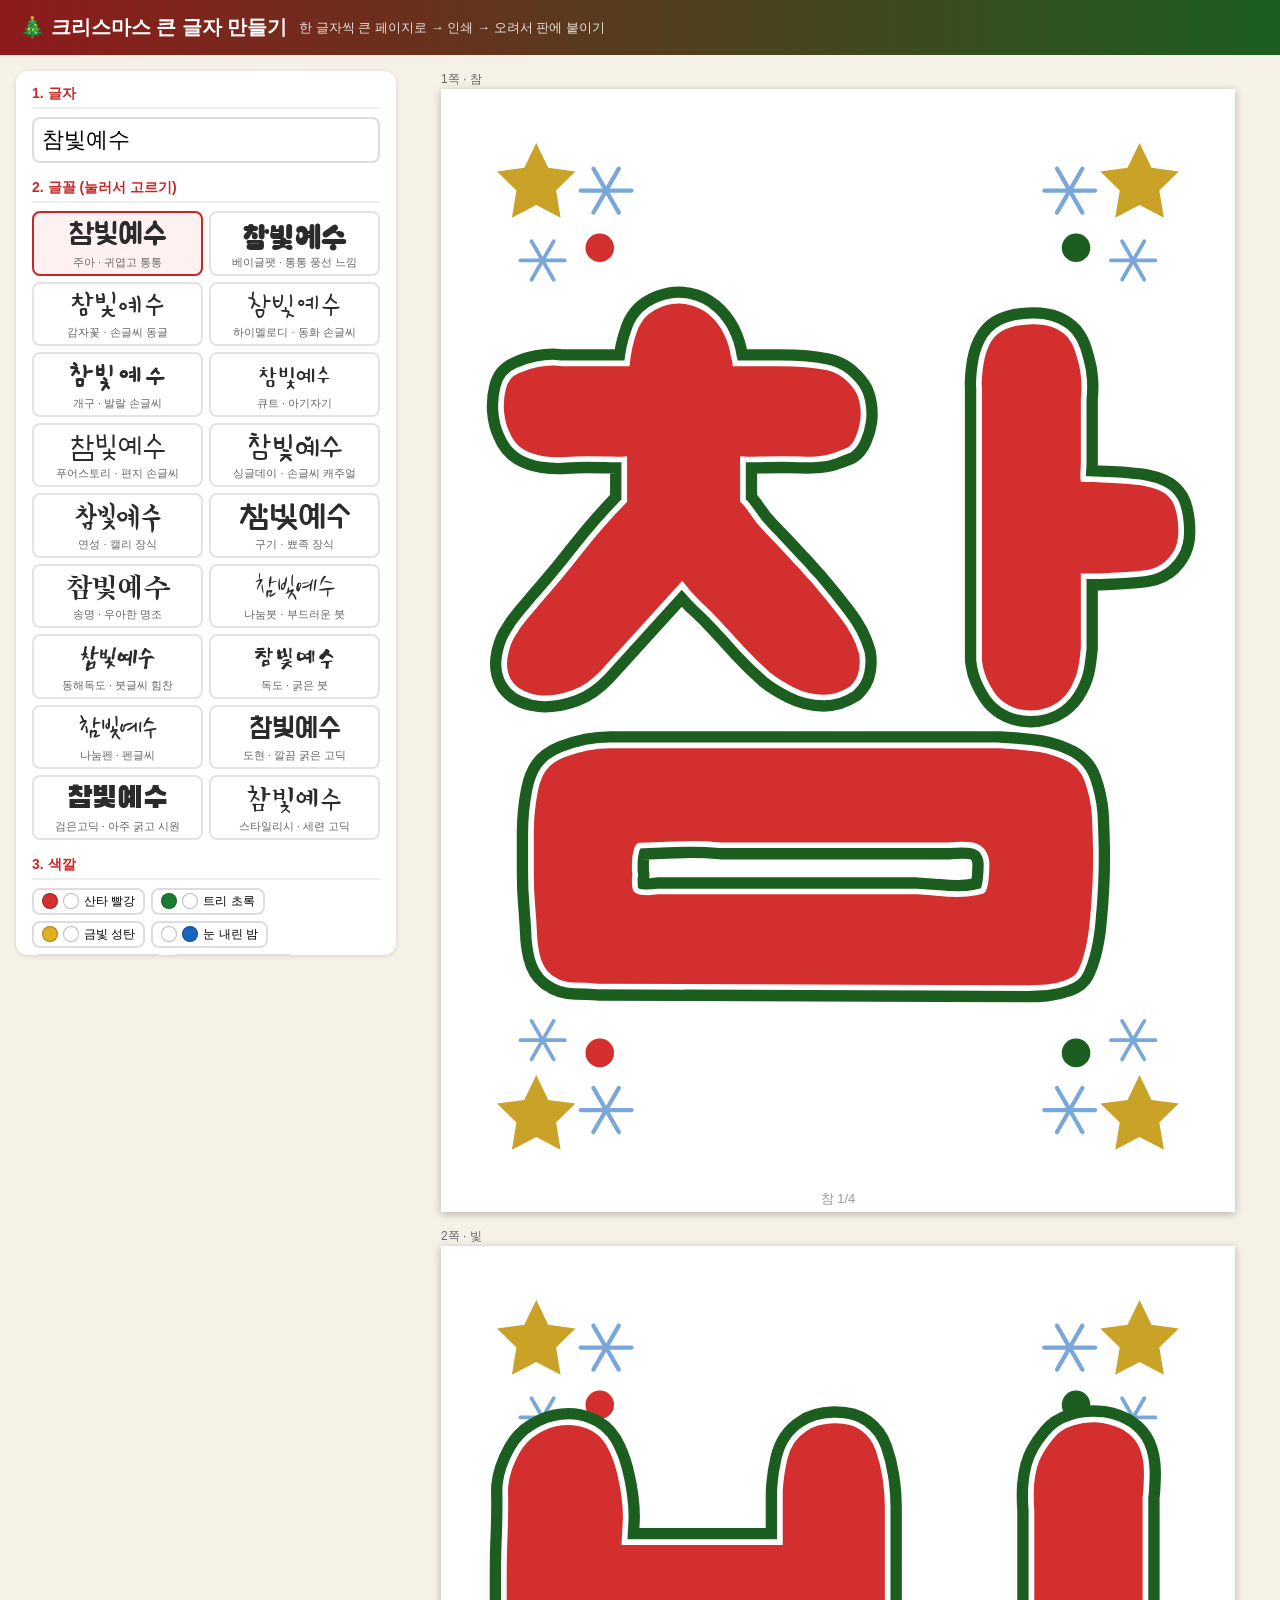
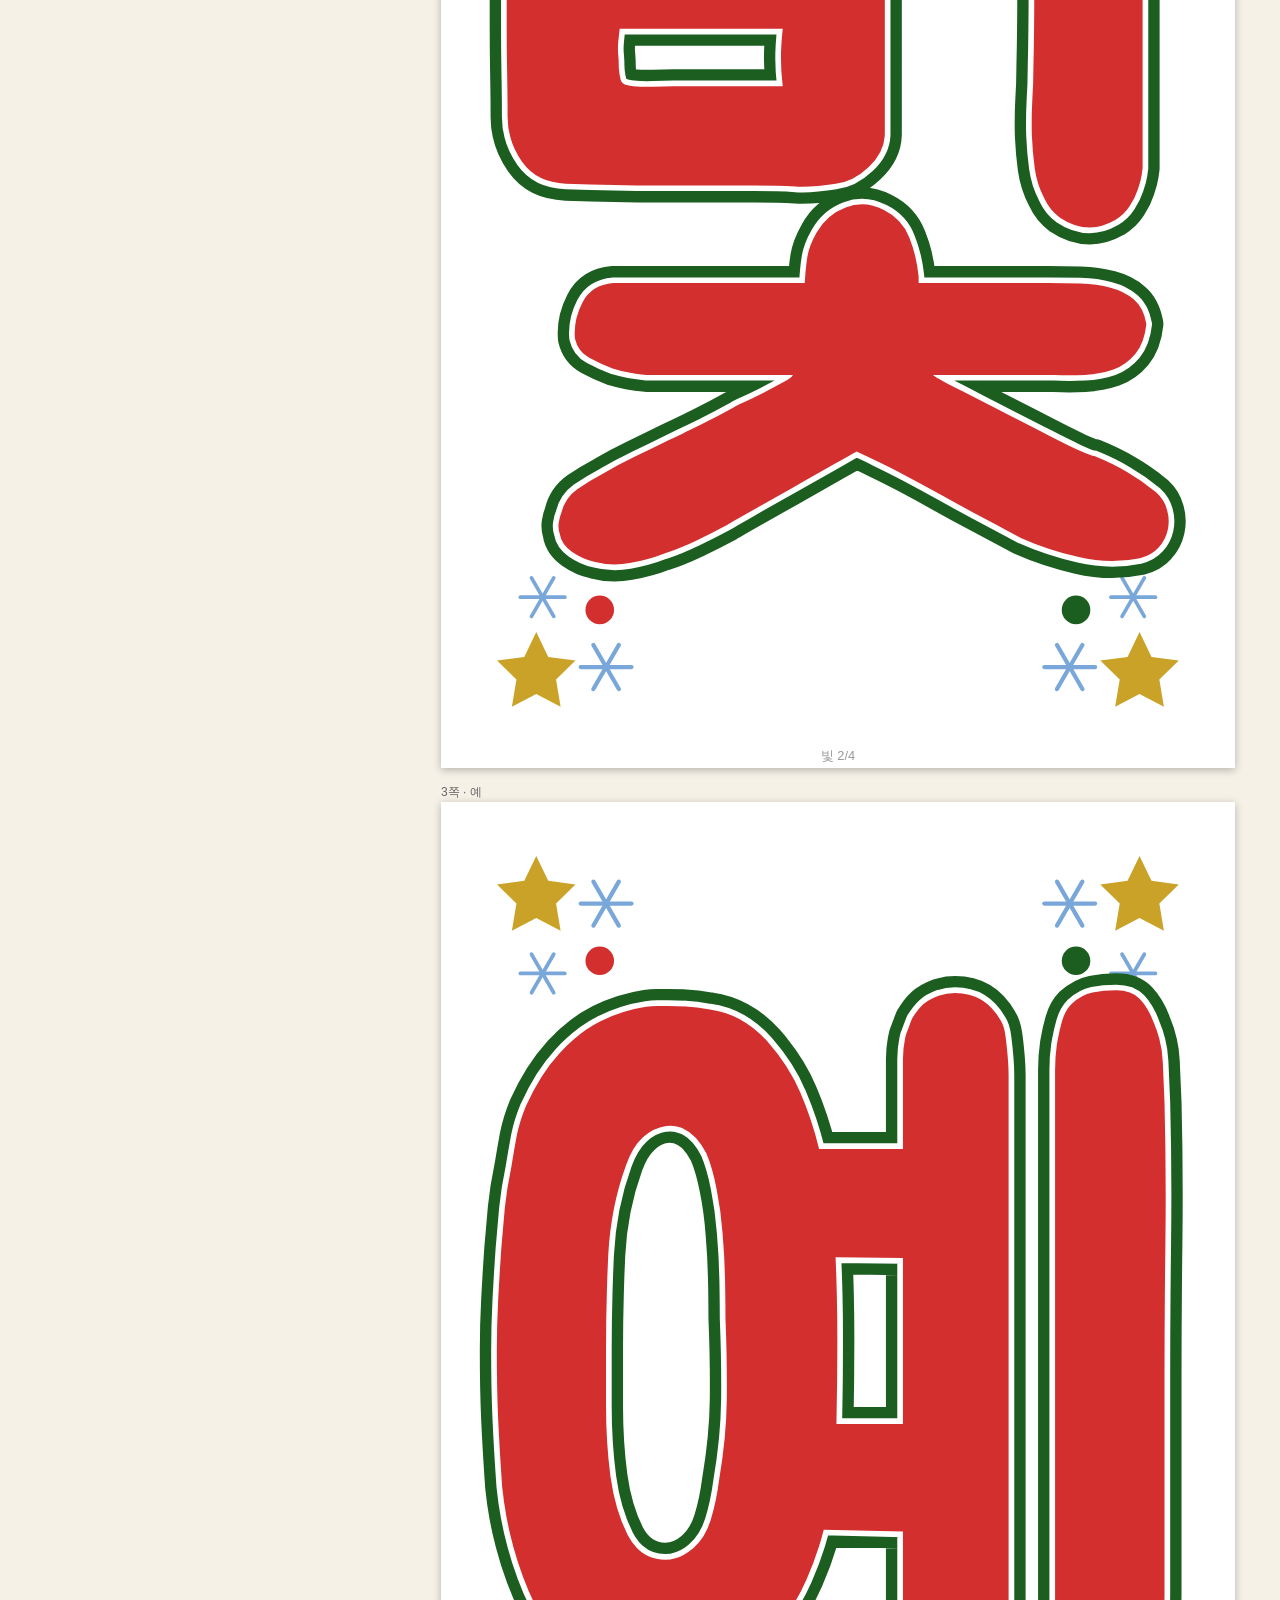
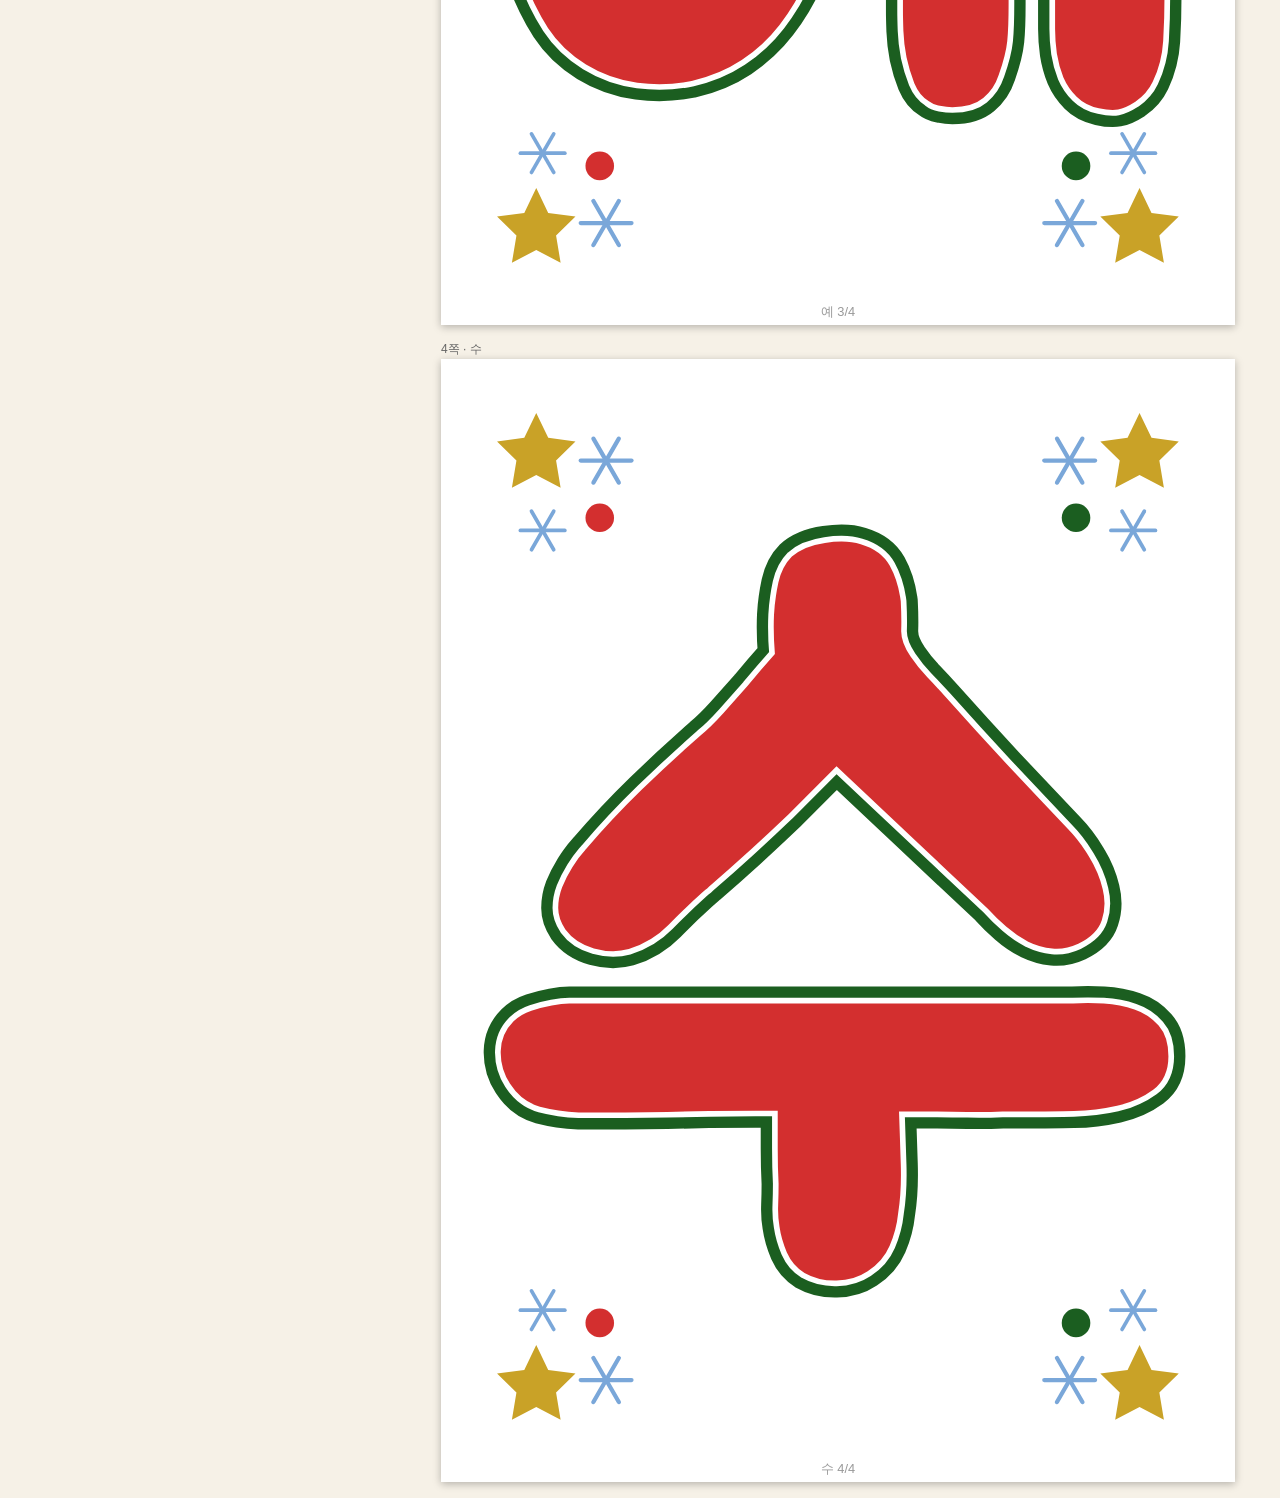
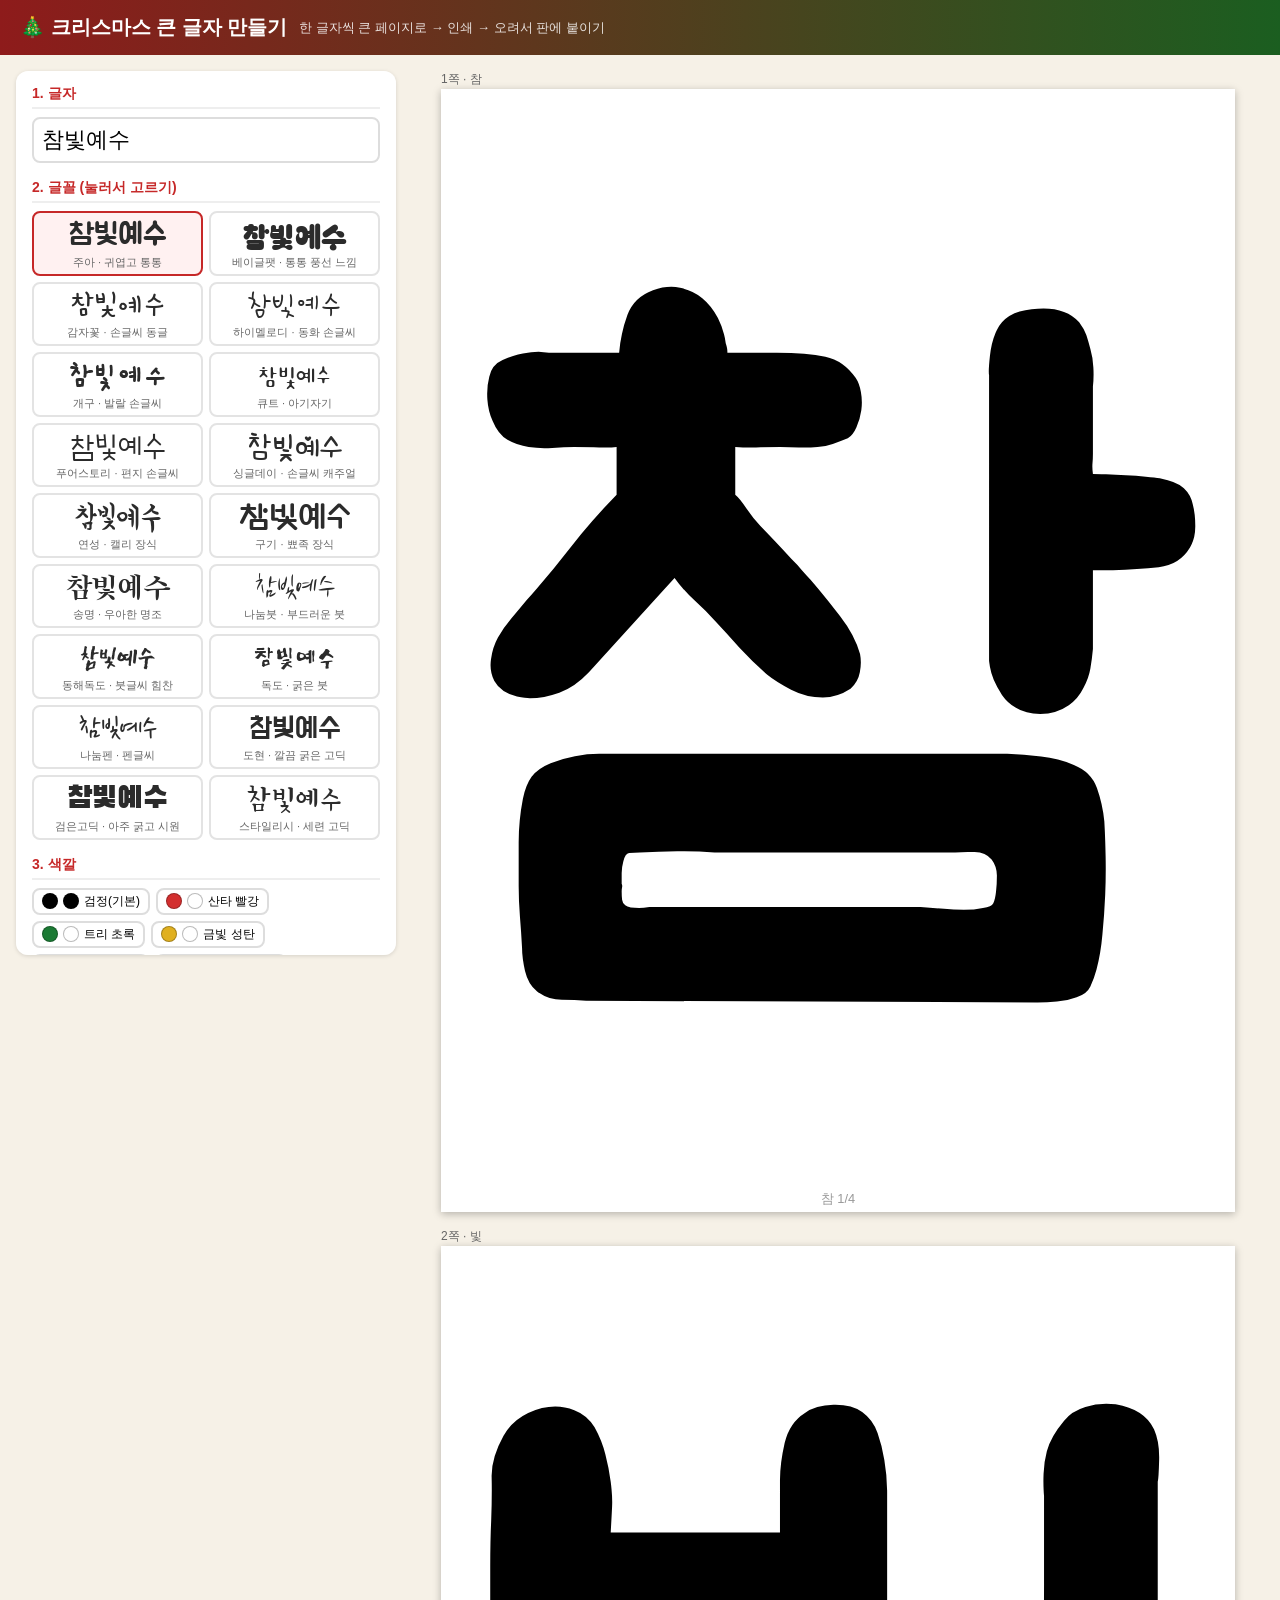
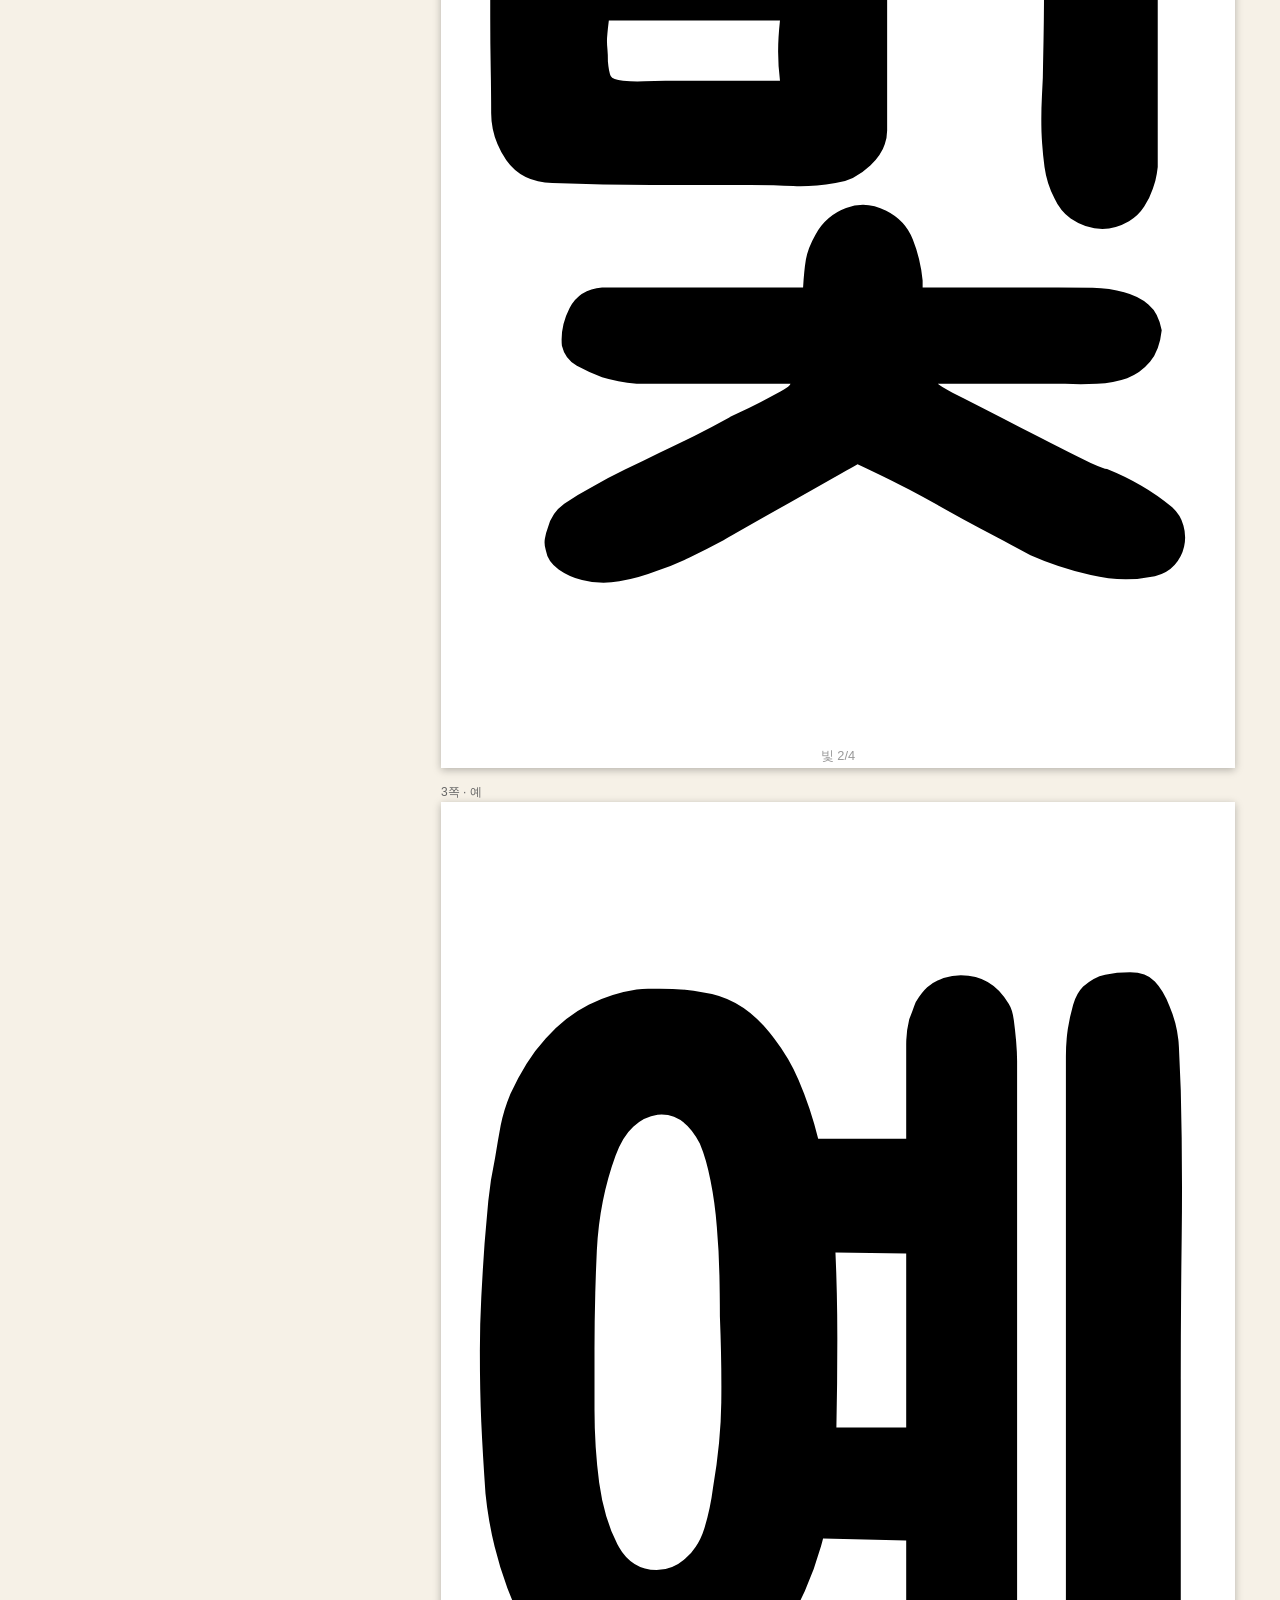
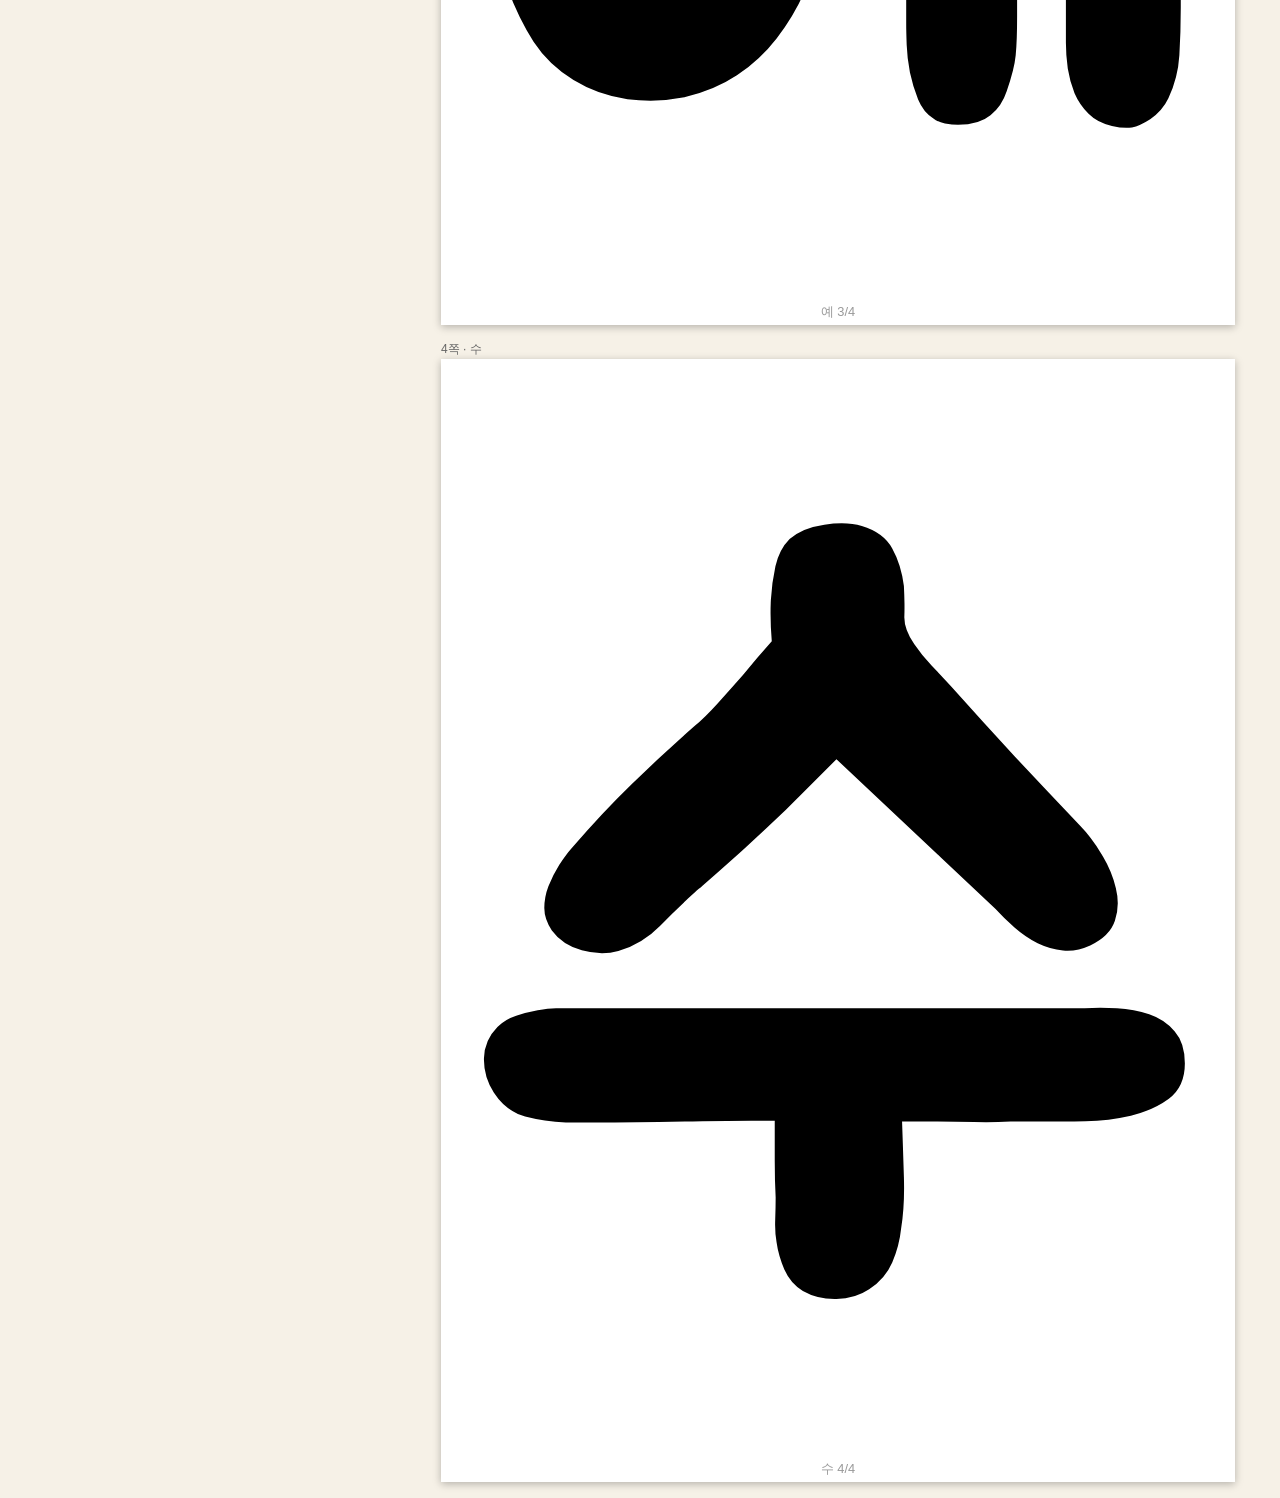
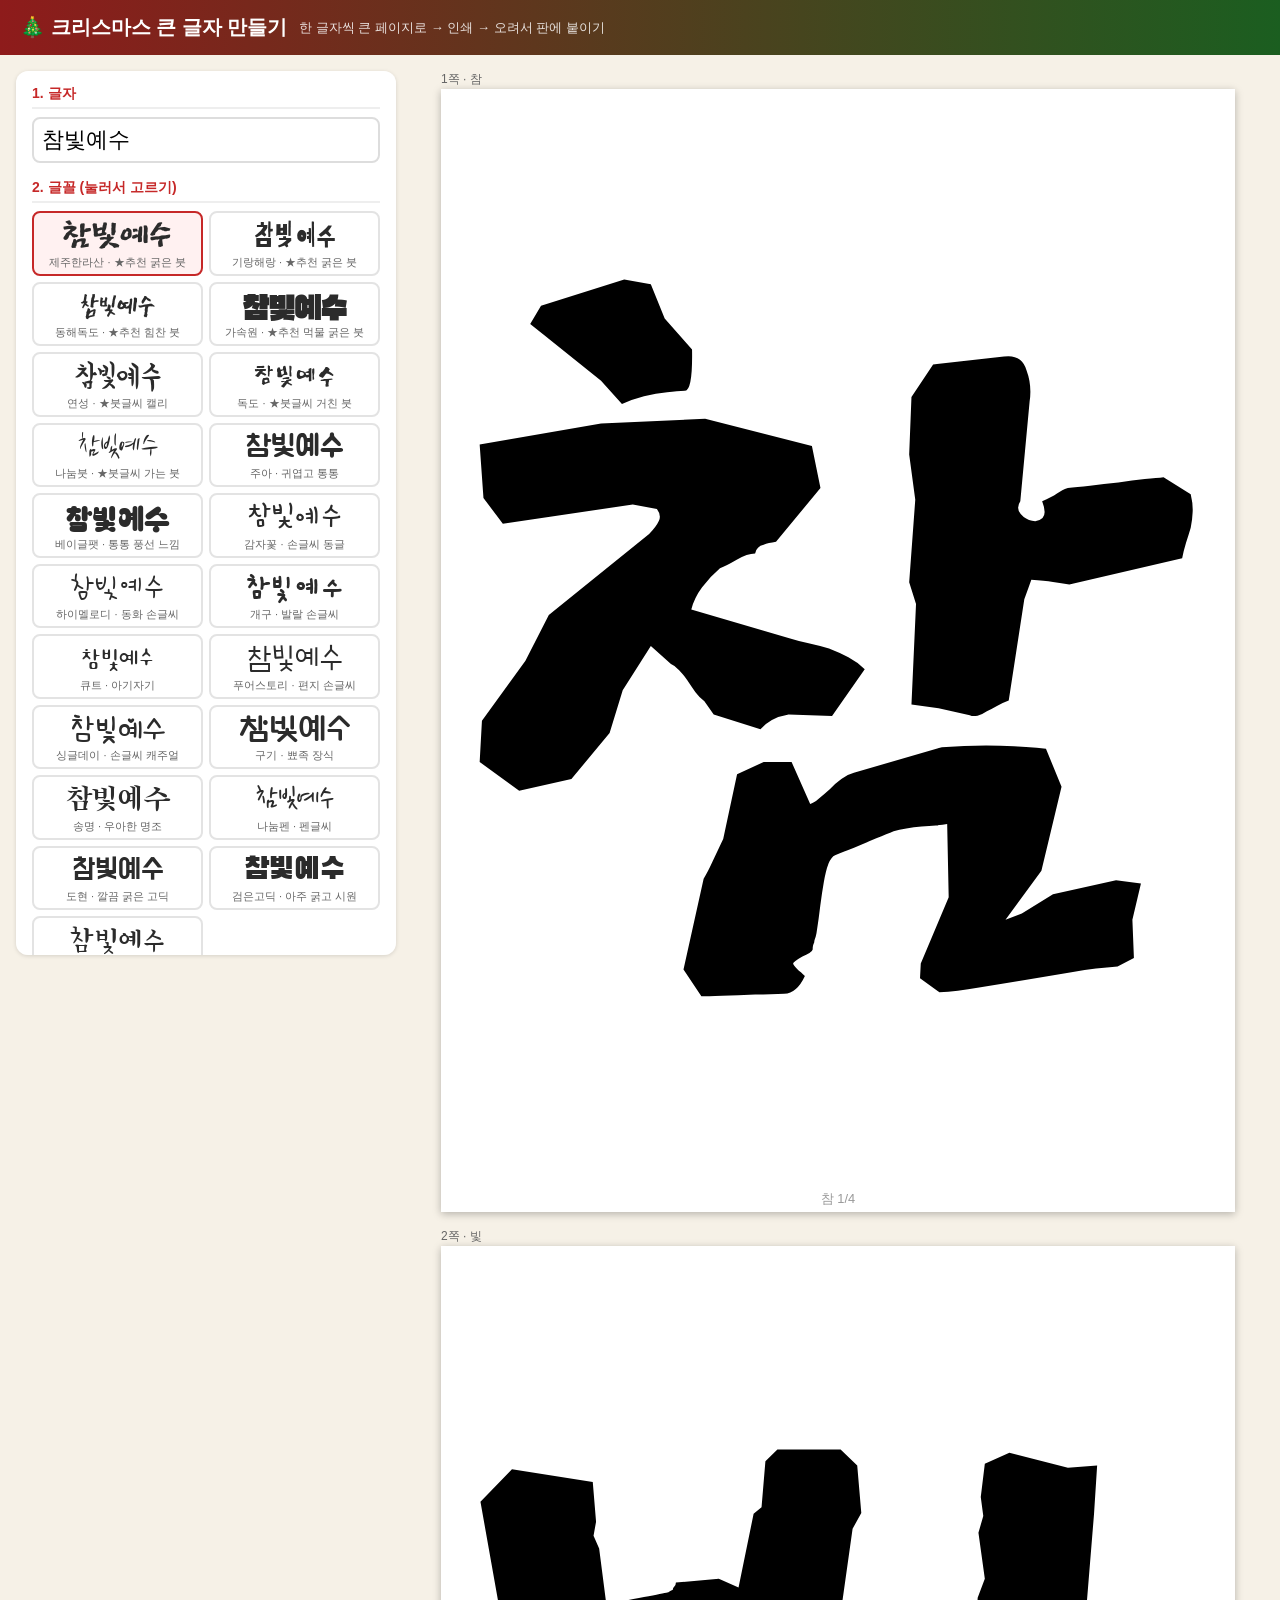
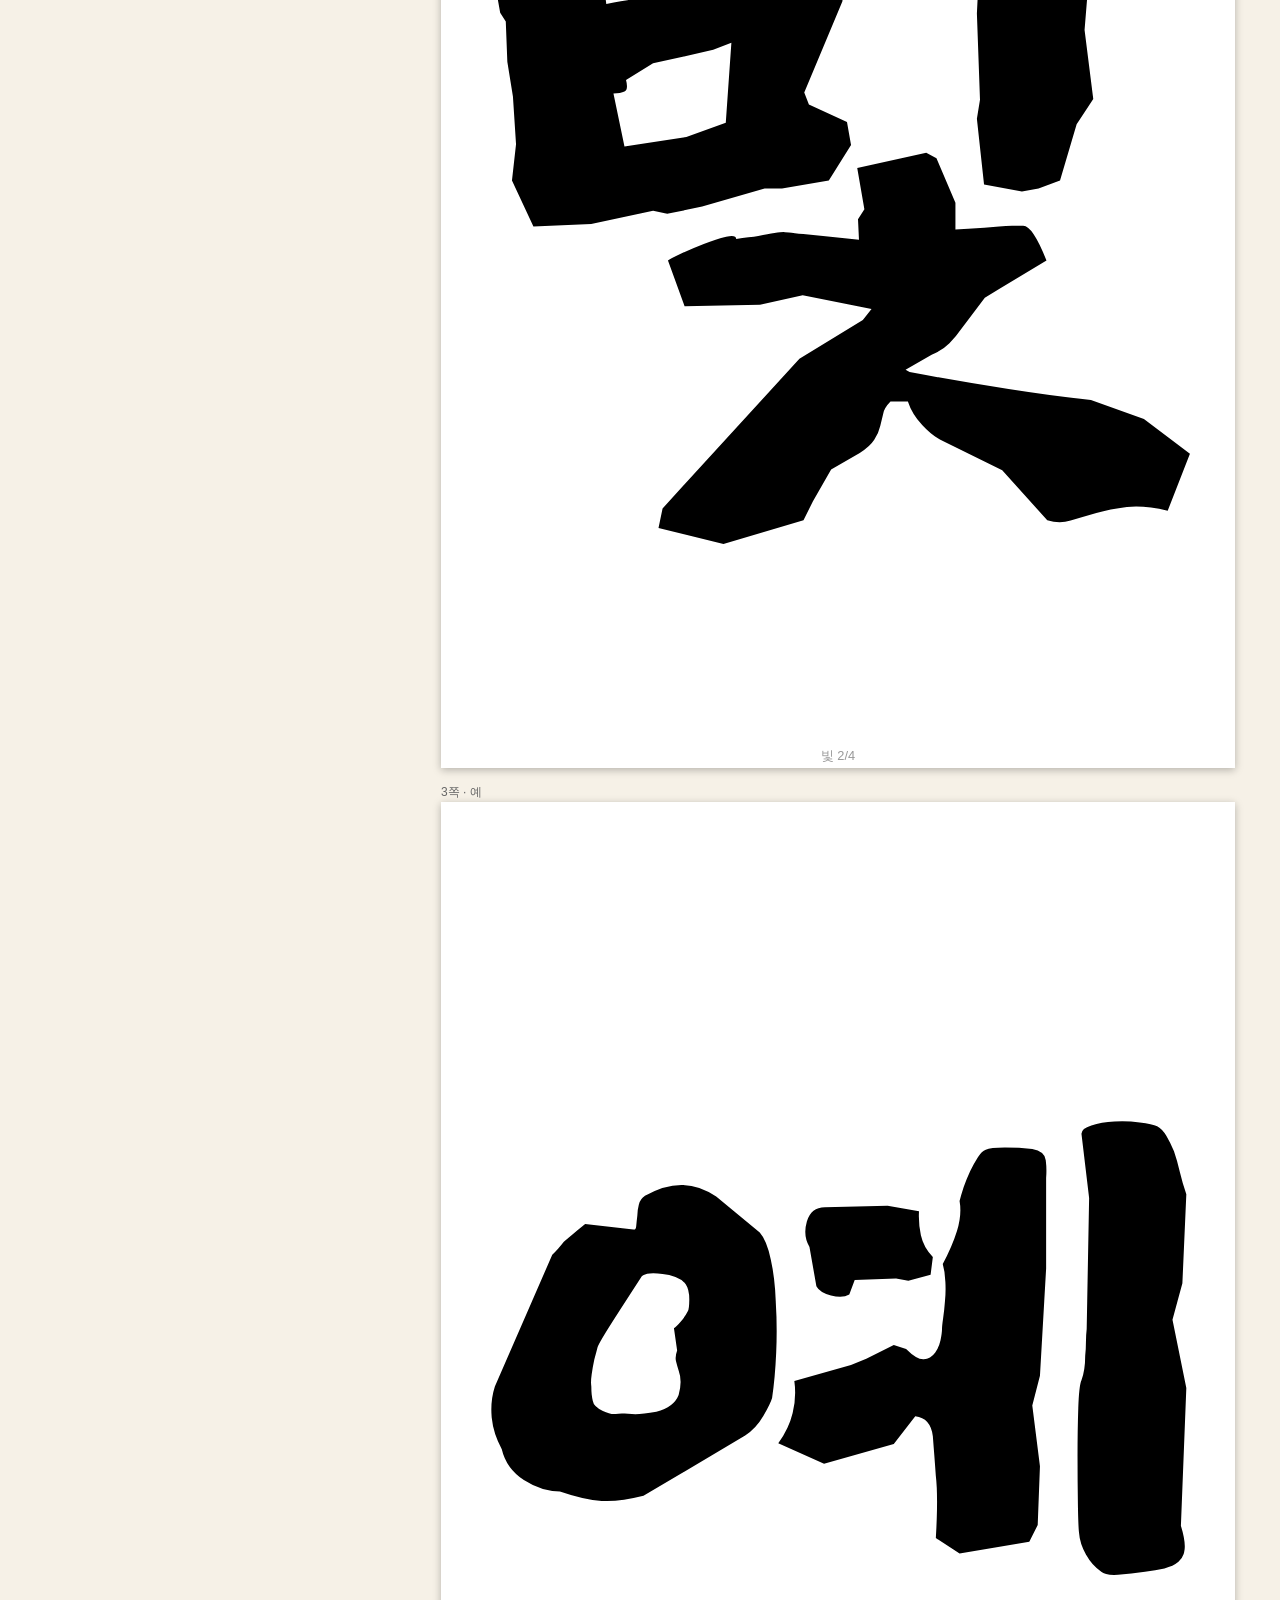
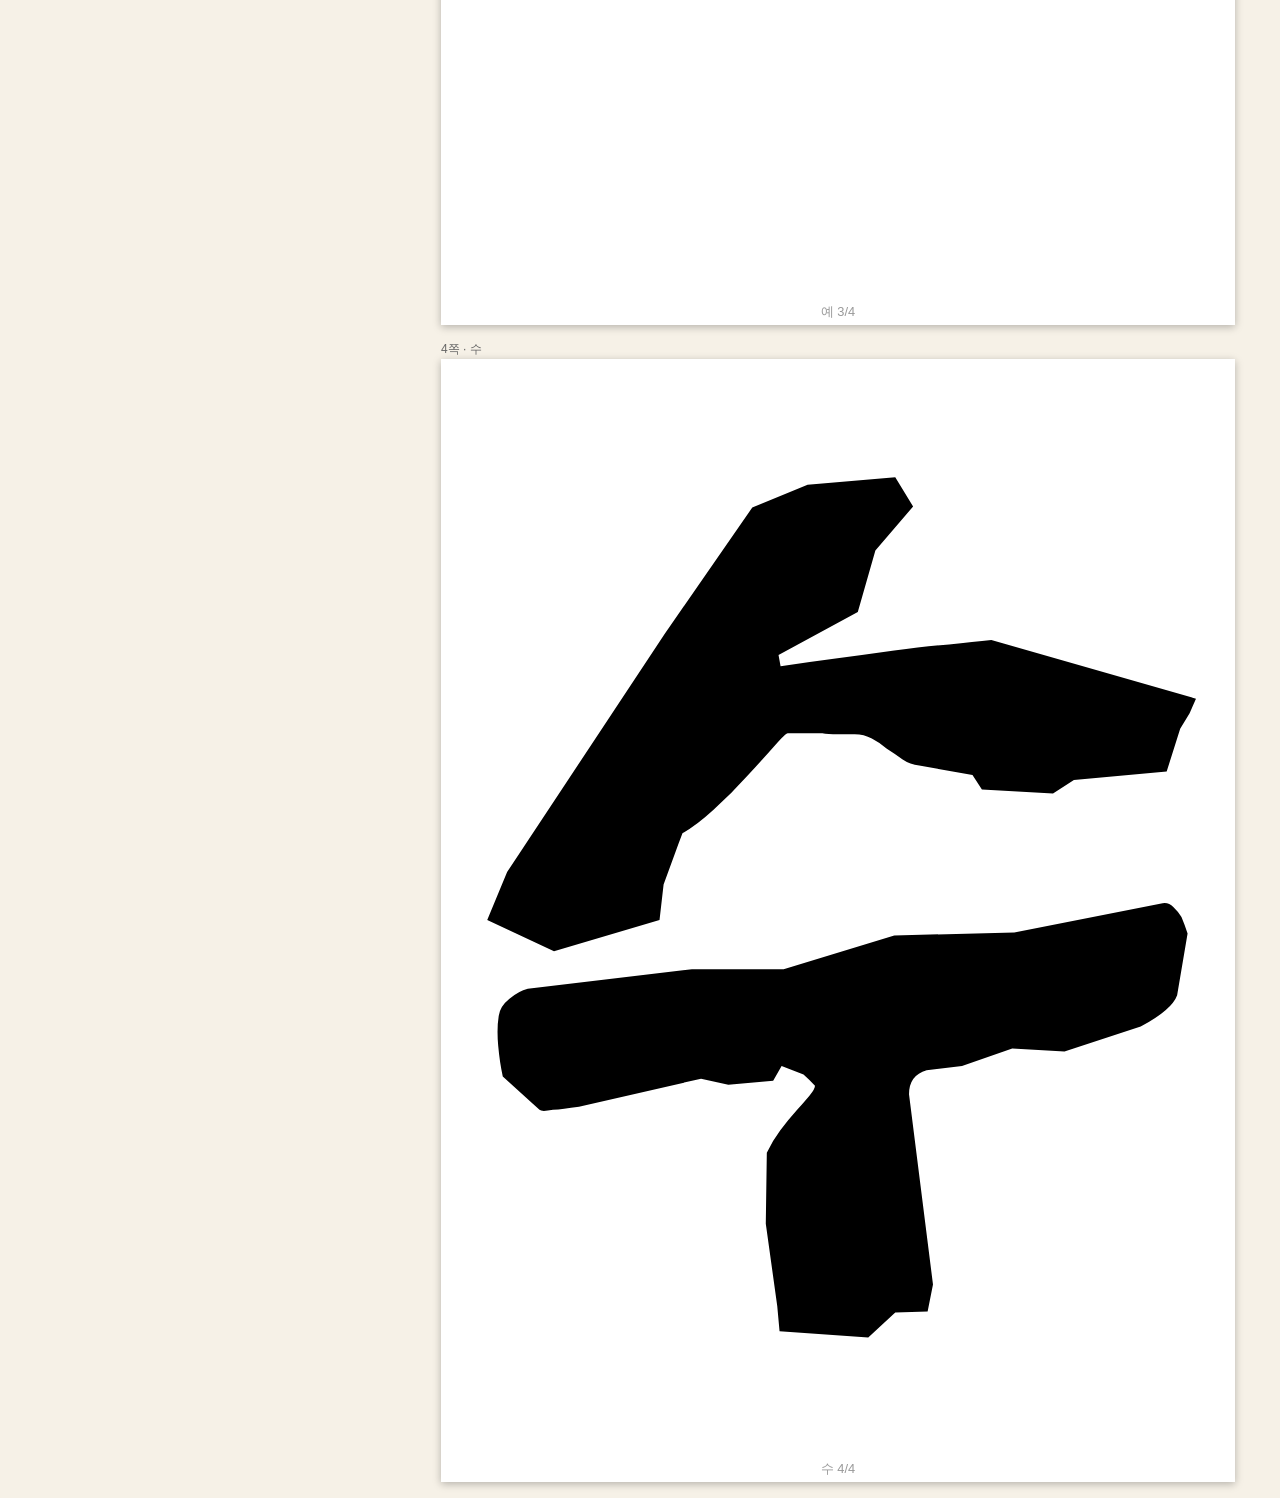
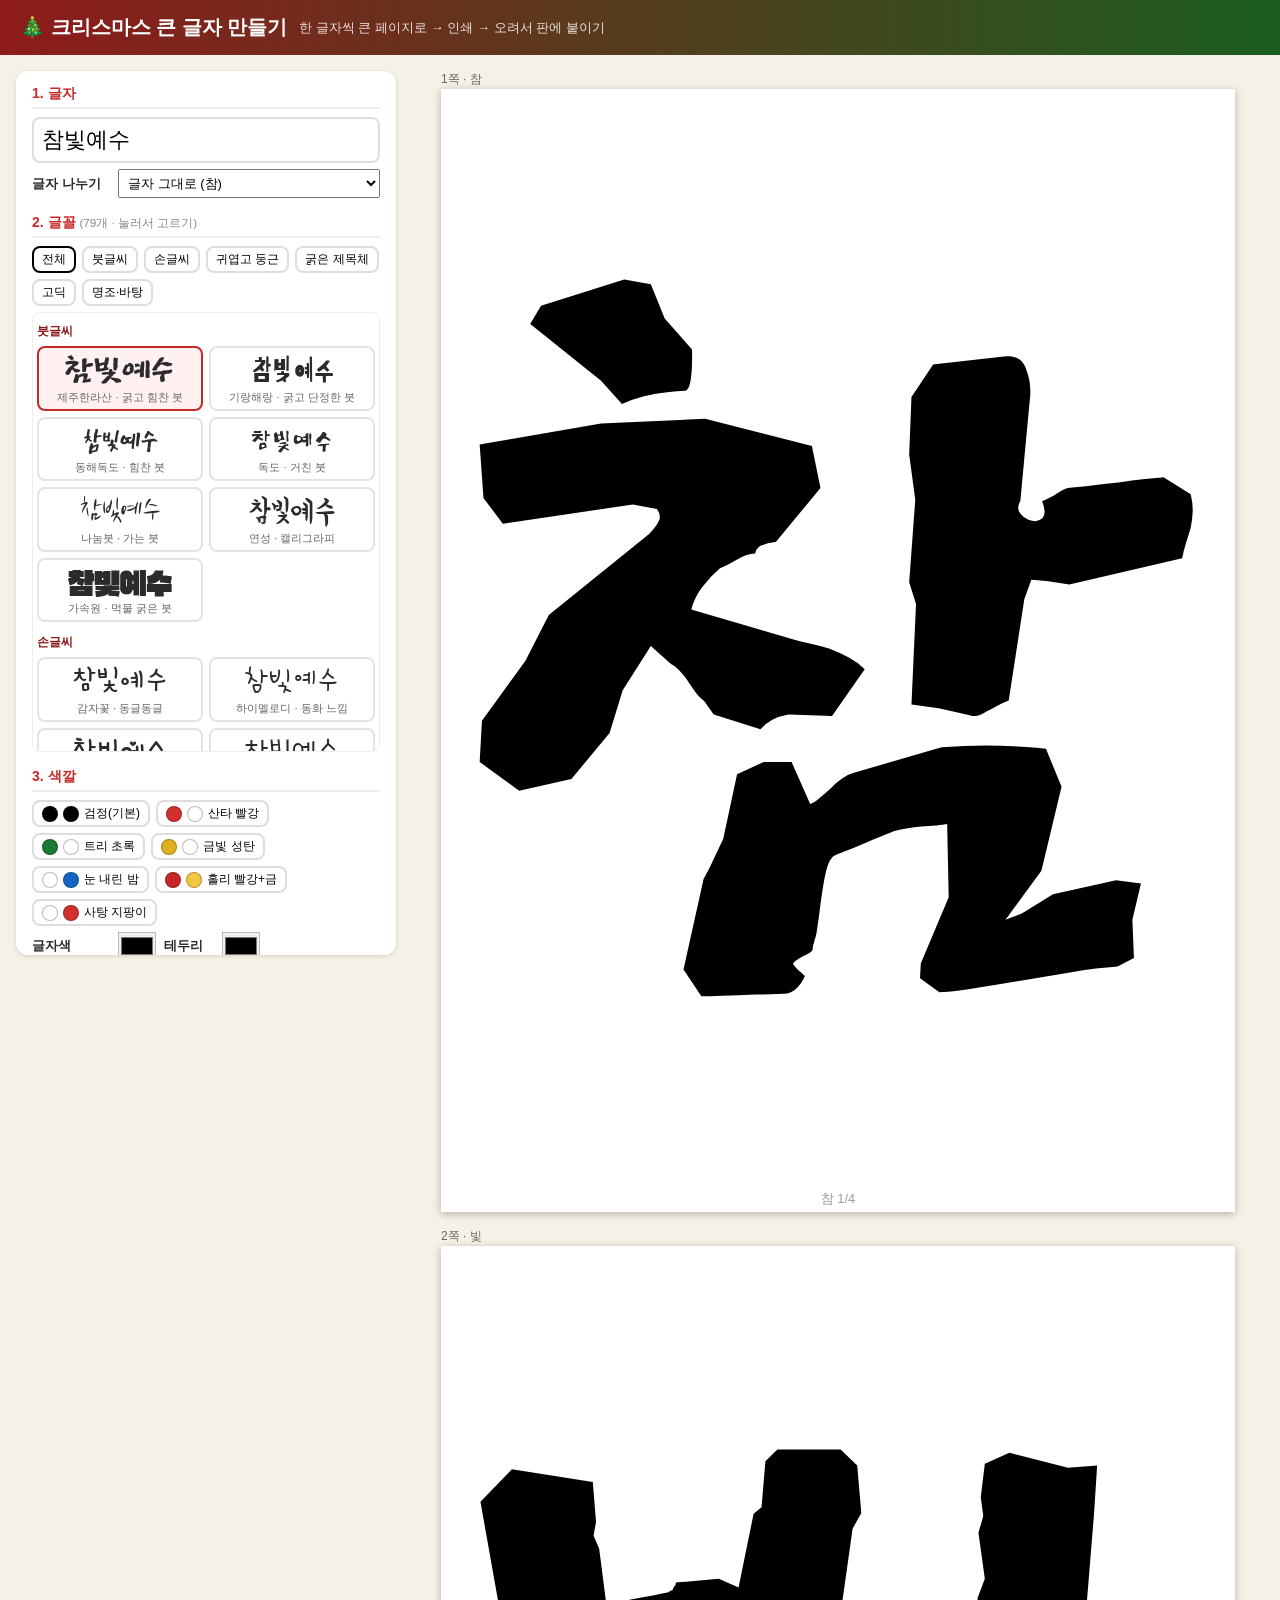
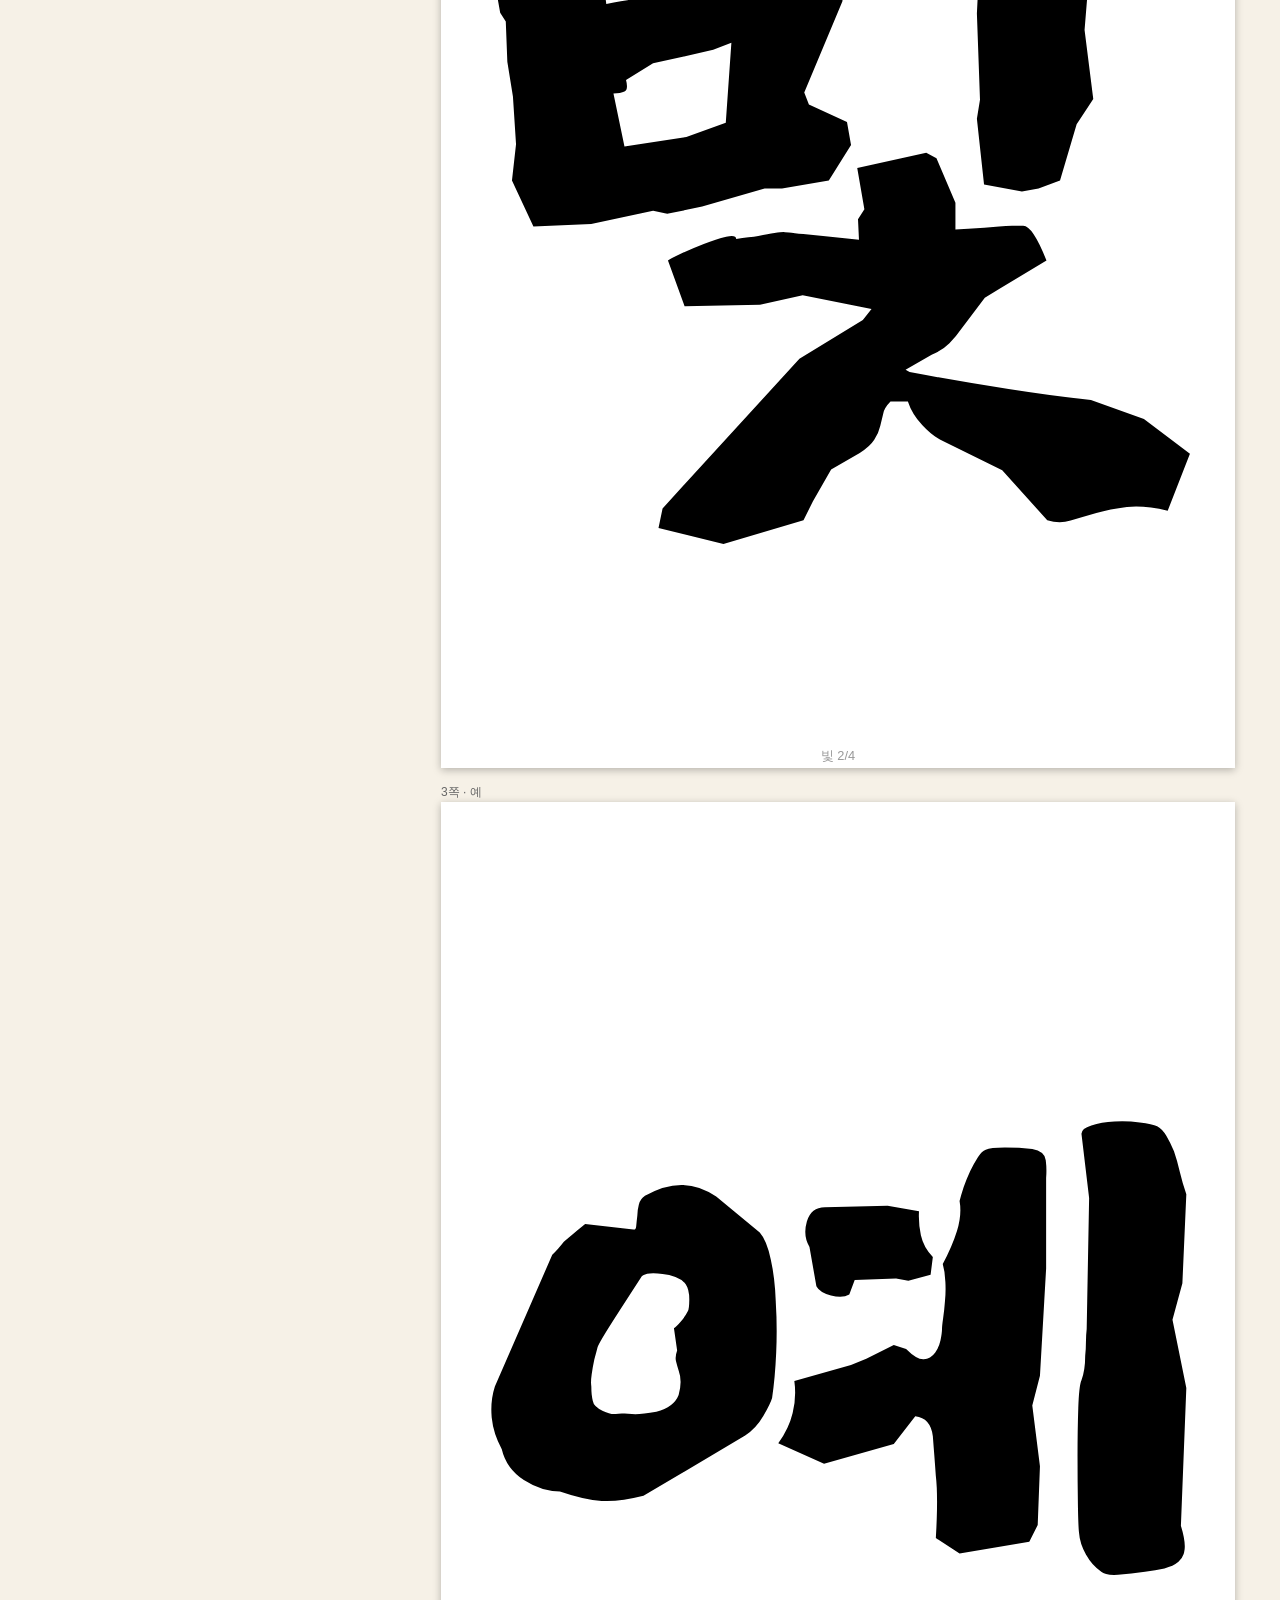
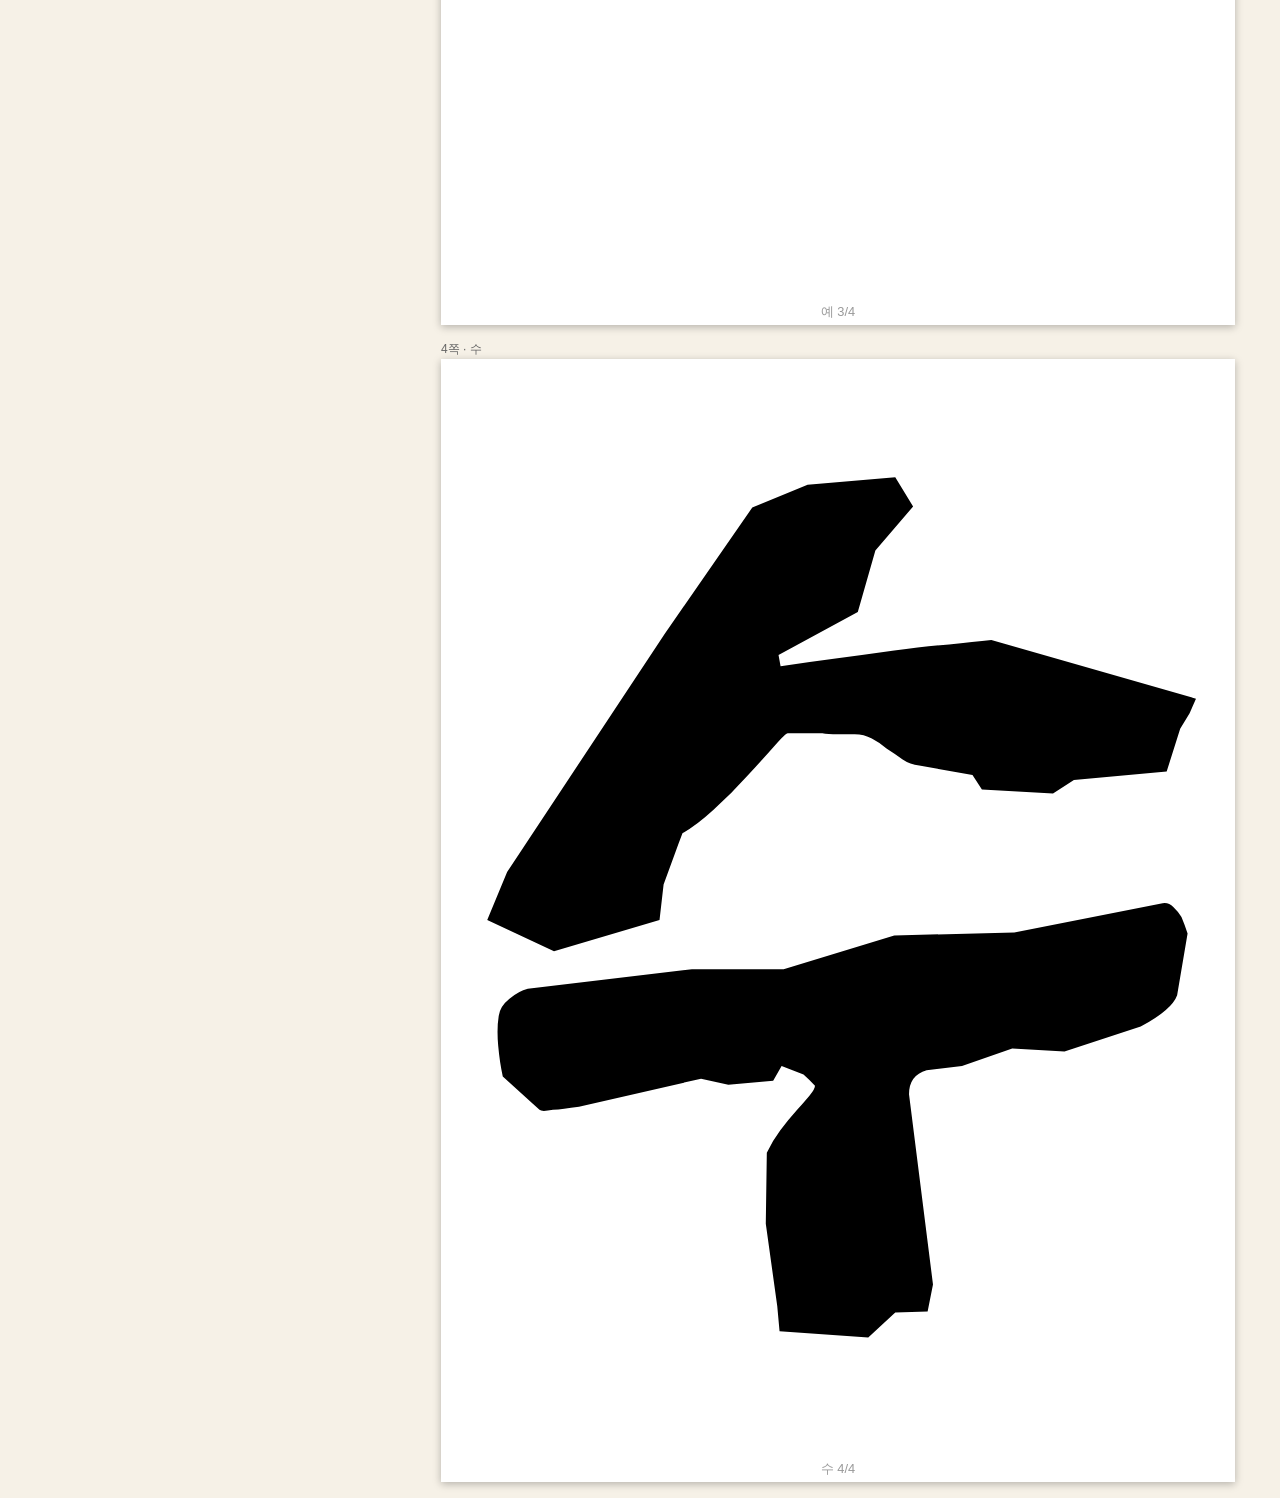
